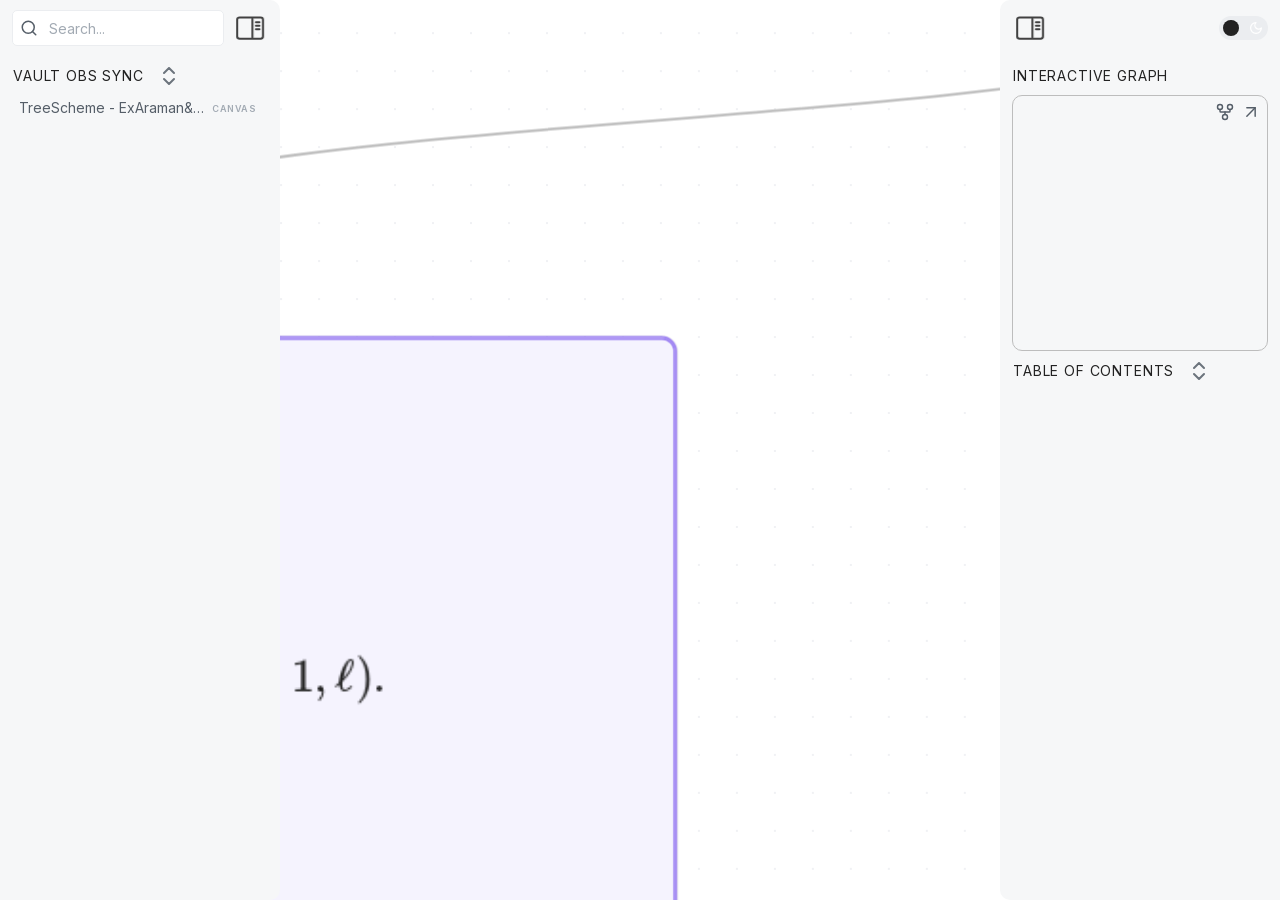
==== docs/canvas/index.html @ a5f50a36 "Rename exported canvas to index.html" ====
<!DOCTYPE html> <html lang="en"><head>
<title>TreeScheme - ExAraman&amp;Glynn</title>
<base href=".">
<meta name="pathname" content="treescheme-exaraman&amp;glynn.html">
<meta name="description" content="Vault Obs Sync - TreeScheme - ExAraman&amp;Glynn">
<meta property="og:title" content="TreeScheme - ExAraman&amp;Glynn">
<meta property="og:description" content="Vault Obs Sync - TreeScheme - ExAraman&amp;Glynn">
<meta property="og:type" content="website">
<meta property="og:url" content="treescheme-exaraman&amp;glynn.html">
<meta property="og:image" content="undefined">
<meta charset="UTF-8"><meta property="og:site_name" content="Vault Obs Sync"><meta name="viewport" content="width=device-width, initial-scale=1.0, user-scalable=yes, minimum-scale=1.0, maximum-scale=5.0"><link rel="alternate" type="application/rss+xml" title="RSS Feed" href="site-lib/rss.xml"><script async="" id="webpage-script" src="site-lib/scripts/webpage.js" onload="this.onload=null;this.setAttribute(&quot;loaded&quot;, &quot;true&quot;)"></script><script async="" id="graph-wasm-script" src="site-lib/scripts/graph-wasm.js" onload="this.onload=null;this.setAttribute(&quot;loaded&quot;, &quot;true&quot;)"></script><script async="" id="graph-render-worker-script" src="site-lib/scripts/graph-render-worker.js" onload="this.onload=null;this.setAttribute(&quot;loaded&quot;, &quot;true&quot;)"></script><link rel="icon" href="site-lib/media/favicon.png"><link rel="stylesheet" href="site-lib/styles/obsidian.css"><link rel="stylesheet" href="site-lib/styles/theme.css"><link rel="preload" href="site-lib/styles/global-variable-styles.css" as="style" onload="this.onload=null;this.rel='stylesheet'"><noscript><link rel="stylesheet" href="site-lib/styles/global-variable-styles.css"></noscript><link rel="preload" href="site-lib/styles/main-styles.css" as="style" onload="this.onload=null;this.rel='stylesheet'"><noscript><link rel="stylesheet" href="site-lib/styles/main-styles.css"></noscript><style>body{--line-width:40em;--line-width-adaptive:40em;--file-line-width:40em;--sidebar-width:min(20em, 80vw);--collapse-arrow-size:11px;--tree-vertical-spacing:1.3em;--sidebar-margin:12px}:root{background-color:#202124}.sidebar{height:100%;font-size:14px;z-index:10;min-width:calc(var(--sidebar-width) + var(--divider-width-hover));max-width:calc(var(--sidebar-width) + var(--divider-width-hover));position:relative;overflow:hidden;overflow:clip;transition:min-width ease-in-out,max-width ease-in-out;transition-duration:.2s;contain:size}#left-sidebar{left:0}#right-sidebar{right:0}.sidebar.is-collapsed{min-width:0;max-width:0}.sidebar.floating{position:absolute}.sidebar .leaf-content{height:100%;min-width:calc(var(--sidebar-width) - var(--divider-width-hover));top:0;padding:var(--sidebar-margin);padding-top:4em;line-height:var(--line-height-tight);background-color:var(--background-secondary);transition:background-color,border-right,border-left,box-shadow;transition-duration:var(--color-fade-speed);transition-timing-function:ease-in-out;position:absolute;display:flex;flex-direction:column}.sidebar:not(.is-collapsed) .leaf-content{min-width:calc(max(100%,var(--sidebar-width)) - 3px);max-width:calc(max(100%,var(--sidebar-width)) - 3px)}#left-sidebar-content{left:0;border-top-right-radius:var(--radius-l);border-bottom-right-radius:var(--radius-l)}#right-sidebar-content{right:0;border-top-left-radius:var(--radius-l);border-bottom-left-radius:var(--radius-l)}.sidebar #left-sidebar-content,.sidebar #right-sidebar-content{contain:none!important;container-type:normal!important;animation:none!important}.sidebar:has(.leaf-content:empty):has(.topbar-content:empty){display:none}.sidebar-topbar{height:calc(2.3em + 2 * var(--sidebar-margin));width:var(--sidebar-width);padding:var(--sidebar-margin);z-index:1;position:fixed;display:flex;align-items:center;transition:width ease-in-out;transition-duration:inherit}.sidebar.is-collapsed .sidebar-topbar{width:calc(2.3em + var(--sidebar-margin) * 2)}.sidebar .sidebar-topbar.is-collapsed{width:0}#left-sidebar .sidebar-topbar{left:0;flex-direction:row;border-top-right-radius:var(--radius-l)}#right-sidebar .sidebar-topbar{right:0;flex-direction:row-reverse;border-top-left-radius:var(--radius-l)}#left-sidebar .topbar-content{margin-right:calc(2.3em + var(--sidebar-margin));flex-direction:row}#right-sidebar .topbar-content{margin-left:calc(2.3em + var(--sidebar-margin));flex-direction:row-reverse}.topbar-content{overflow:hidden visible;overflow:clip visible;width:100%;height:100%;display:flex;align-items:center;transition:inherit}.sidebar.is-collapsed .topbar-content{width:0;transition:inherit}.clickable-icon.sidebar-collapse-icon{background-color:transparent;color:var(--icon-color-focused);padding:2px!important;margin:0!important;height:100%!important;width:2.3em!important;margin-inline:0.14em!important;position:absolute}#left-sidebar .clickable-icon.sidebar-collapse-icon{transform:rotateY(180deg);right:var(--sidebar-margin)}#right-sidebar .clickable-icon.sidebar-collapse-icon{transform:rotateY(180deg);left:var(--sidebar-margin)}.clickable-icon.sidebar-collapse-icon svg.svg-icon{width:100%;height:100%}.feature-title{margin-left:1px;text-transform:uppercase;letter-spacing:.06em;margin-top:.75em;margin-bottom:.75em}.feature-header{display:flex;align-items:center;padding-top:0;font-size:1em;padding-left:0}body.floating-sidebars .sidebar{position:absolute}body{transition:background-color var(--color-fade-speed) ease-in-out}#navbar:not(:empty){display:flex;align-items:center;justify-content:space-between;padding:.5em 1em;width:100%}#main{display:flex;flex-direction:column;height:100%;width:100%;align-items:stretch;justify-content:center}#main-horizontal{display:flex;flex-direction:row;flex-grow:1;width:100%;align-items:stretch;justify-content:center}#center-content{flex-basis:100%;max-width:100%;width:100%;height:100%;display:flex;flex-direction:column;align-items:center;transition:opacity .2s ease-in-out;contain:inline-size}.hide{opacity:0!important;transition:opacity .2s ease-in-out;pointer-events:none}#center-content>.obsidian-document{padding-left:2em;padding-right:1em;margin-bottom:0;width:100%;width:-webkit-fill-available;width:-moz-available;width:fill-available;transition:background-color var(--color-fade-speed) ease-in-out;border-top-right-radius:var(--window-radius,var(--radius-m));border-top-left-radius:var(--window-radius,var(--radius-m));overflow-x:hidden!important;overflow-y:auto!important;display:flex!important;flex-direction:column!important;align-items:center!important;contain:inline-size}body #center-content>.obsidian-document>.markdown-preview-sizer{padding-bottom:80vh;width:100%;max-width:var(--line-width);flex-basis:var(--line-width);transition:background-color var(--color-fade-speed) ease-in-out;contain:inline-size}#center-content>.obsidian-document>div{width:100%!important;transition:background-color var(--color-fade-speed) ease-in-out;contain:inline-size}#center-content>.obsidian-document:not([data-type=markdown]).embed{display:flex;padding:1em;height:100%;width:100%;align-items:center;justify-content:center}#center-content>.obsidian-document:not([data-type=markdown]).embed>*{max-width:100%;max-height:100%;object-fit:contain}:not(h1,h2,h3,h4,h5,h6,li):has(> :is(.math,table)){overflow-x:auto!important}#center-content>.obsidian-document:not([data-type=markdown]){overflow-x:auto;contain:content;padding:0;margin:0;height:100%}.obsidian-document[data-type=attachment]{display:flex;flex-direction:column;align-items:center;justify-content:center;height:100%;width:100%}.obsidian-document[data-type=attachment]>*{outline:0;border:none;box-shadow:none}.obsidian-document[data-type=attachment] :is(img){max-width:90%;max-height:90%;object-fit:contain}.obsidian-document[data-type=attachment]>:is(audio){width:100%;max-width:min(90%,var(--line-width))}.obsidian-document[data-type=attachment]>:is(embed,iframe,video){width:100%;height:100%;max-width:100%;max-height:100%;object-fit:contain}.canvas-wrapper>:is(.header,.footer){z-index:100;position:absolute;display:flex;justify-content:center;flex-direction:column;width:100%;align-items:center}.scroll-highlight{position:absolute;width:100%;height:100%;pointer-events:none;z-index:1000;background-color:hsla(var(--color-accent-hsl),.25);opacity:0;padding:1em;inset:50%;translate:-50% -50%;border-radius:var(--radius-s)}</style><script defer="">async function loadIncludes(){let e=document.querySelectorAll("link[itemprop='include']");for(const t of e){let e=t.getAttribute("href");try{let o="";if(e.startsWith("https:")||e.startsWith("http:")||"file:"!=window.location.protocol){const n=await fetch(e);if(!n.ok){console.log("Could not include file: "+e),t?.remove();continue}o=await n.text()}else{const t=document.getElementById(btoa(encodeURI(e)));if(t){const e=JSON.parse(decodeURI(atob(t.getAttribute("value")??"")));o=e?.data??""}}let n=document.createRange().createContextualFragment(o);t.before(n),t.remove(),console.log("Included text: "+o),console.log("Included file: "+e)}catch(o){t?.remove(),console.log("Could not include file: "+e,o);continue}}}document.addEventListener("DOMContentLoaded",(()=>{loadIncludes()}));let isFileProtocol="file:"==location.protocol;function waitLoadScripts(e,t){let o=e.map((e=>document.getElementById(e+"-script")));!function e(n){let l=o[n],c=n+1;l?(l&&"true"!=l.getAttribute("loaded")||n<o.length&&e(c),n<o.length&&l.addEventListener("load",(()=>e(c)))):n<o.length?e(c):t()}(0)}</script></head><body class="publish css-settings-manager show-inline-title show-ribbon is-focused"><script defer="">let theme=localStorage.getItem("theme")||(window.matchMedia("(prefers-color-scheme: dark)").matches?"dark":"light");"dark"==theme?(document.body.classList.add("theme-dark"),document.body.classList.remove("theme-light")):(document.body.classList.add("theme-light"),document.body.classList.remove("theme-dark")),window.innerWidth<480?document.body.classList.add("is-phone"):window.innerWidth<768?document.body.classList.add("is-tablet"):window.innerWidth<1024?document.body.classList.add("is-small-screen"):document.body.classList.add("is-large-screen")</script><div class="parsed-feature-container" style="display: contents;"><link itemprop="include" href="site-lib/html/custom-head-content-content.html"></div><div id="main"><div id="navbar"></div><div id="main-horizontal"><div id="left-content" class="leaf" style="--sidebar-width: var(--sidebar-width-left);"><div id="left-sidebar" class="sidebar"><div class="sidebar-handle"></div><div class="sidebar-topbar"><div class="topbar-content"><div id="search-container"><div id="search-wrapper"><input enterkeyhint="search" type="search" spellcheck="false" placeholder="Search..."><div aria-label="Clear search" id="search-clear-button"></div></div></div></div><div class="clickable-icon sidebar-collapse-icon"><svg xmlns="http://www.w3.org/2000/svg" width="100%" height="100%" viewBox="0 0 24 24" fill="none" stroke="currentColor" stroke-width="3" stroke-linecap="round" stroke-linejoin="round" class="svg-icon"><path d="M21 3H3C1.89543 3 1 3.89543 1 5V19C1 20.1046 1.89543 21 3 21H21C22.1046 21 23 20.1046 23 19V5C23 3.89543 22.1046 3 21 3Z"></path><path d="M10 4V20"></path><path d="M4 7H7"></path><path d="M4 10H7"></path><path d="M4 13H7"></path></svg></div></div><div class="sidebar-content-wrapper"><div id="left-sidebar-content" class="leaf-content"><link itemprop="include" href="site-lib/html/file-tree-content.html"></div></div><script defer="">let ls = document.querySelector("#left-sidebar"); ls.classList.toggle("is-collapsed", window.innerWidth < 768); ls.style.setProperty("--sidebar-width", localStorage.getItem("sidebar-left-width"));</script></div></div><div id="center-content" class="leaf"><div class="view-content obsidian-document" data-type="canvas"><style id="MJX-CHTML-styles">mjx-c.mjx-c57::before{padding:.683em 1.028em .022em 0;content:"W"}mjx-c.mjx-c68::before{padding:.694em .556em 0 0;content:"h"}mjx-c.mjx-c5B.TEX-S4::before{padding:1.75em .583em 1.249em 0;content:"["}mjx-c.mjx-c5D.TEX-S4::before{padding:1.75em .583em 1.249em 0;content:"]"}.mjx-stretched mjx-c.mjx-c2013::before{content:"–"}mjx-stretchy-h.mjx-c2013 mjx-ext mjx-c::before{content:"–";padding:.285em 0 0}mjx-c.mjx-c22C5::before{padding:.31em .278em 0 0;content:"⋅"}mjx-c.mjx-c1D700.TEX-I::before{padding:.452em .466em .022em 0;content:"ε"}mjx-c.mjx-c2006::before{padding:0 .167em 0 0;content:""}mjx-c.mjx-c2211.TEX-S1::before{padding:.75em 1.056em .25em 0;content:"∑"}mjx-c.mjx-c27F6::before{padding:.511em 1.638em .011em 0;content:"⟶"}mjx-c.mjx-c1D7CF.TEX-B::before{padding:.655em .575em 0 0;content:"1"}mjx-c.mjx-c1D463.TEX-I::before{padding:.443em .485em .011em 0;content:"v"}mjx-c.mjx-c2DC.TEX-S2::before{padding:.75em 1em 0 0;content:"˜"}mjx-c.mjx-c53::before{padding:.705em .556em .022em 0;content:"S"}mjx-c.mjx-c41::before{padding:.716em .75em 0 0;content:"A"}mjx-c.mjx-c1D431.TEX-B::before{padding:.444em .607em 0 0;content:"x"}mjx-mlabeledtr{display:table-row;text-align:left}mjx-mlabeledtr[rowalign=top]>mjx-mtd{vertical-align:top}mjx-mlabeledtr[rowalign=center]>mjx-mtd{vertical-align:middle}mjx-mlabeledtr[rowalign=bottom]>mjx-mtd{vertical-align:bottom}mjx-mlabeledtr[rowalign=baseline]>mjx-mtd{vertical-align:baseline}mjx-mlabeledtr[rowalign=axis]>mjx-mtd{vertical-align:.25em}mjx-c.mjx-c1D439.TEX-I::before{padding:.68em .749em 0 0;content:"F"}mjx-c.mjx-c1D44D.TEX-I::before{padding:.683em .723em 0 0;content:"Z"}mjx-c.mjx-c1D44C.TEX-I::before{padding:.683em .763em 0 0;content:"Y"}mjx-c.mjx-c1D448.TEX-I::before{padding:.683em .767em .022em 0;content:"U"}mjx-c.mjx-c7B.TEX-S1::before{padding:.85em .583em .349em 0;content:"{"}mjx-c.mjx-c7D.TEX-S1::before{padding:.85em .583em .349em 0;content:"}"}mjx-c.mjx-c2209::before{padding:.716em .667em .215em 0;content:"∉"}mjx-c.mjx-c2D9::before{padding:.669em .5em 0 0;content:"˙"}mjx-c.mjx-c28.TEX-S3::before{padding:1.45em .736em .949em 0;content:"("}mjx-c.mjx-c29.TEX-S3::before{padding:1.45em .736em .949em 0;content:")"}mjx-c.mjx-c222B.TEX-S2::before{padding:1.36em .944em .862em 0;content:"∫"}mjx-c.mjx-c1D419.TEX-B::before{padding:.686em .703em 0 0;content:"Z"}mjx-c.mjx-c1D440.TEX-I::before{padding:.683em 1.051em 0 0;content:"M"}mjx-c.mjx-c1D460.TEX-I::before{padding:.442em .469em .01em 0;content:"s"}mjx-stretchy-v.mjx-c7C mjx-ext mjx-c::before{content:"∣";width:.333em}mjx-c.mjx-c1D6FD.TEX-I::before{padding:.705em .566em .194em 0;content:"β"}mjx-c.mjx-c3C::before{padding:.54em .778em .04em 0;content:"<"}mjx-stretchy-v.mjx-c2016 mjx-ext mjx-c::before{content:"∥";width:.556em}mjx-c.mjx-c2260::before{padding:.716em .778em .215em 0;content:"≠"}mjx-c.mjx-c2DC.TEX-S1::before{padding:.722em .556em 0 0;content:"˜"}mjx-c.mjx-c1D43E.TEX-I::before{padding:.683em .889em 0 0;content:"K"}mjx-c.mjx-cD7::before{padding:.491em .778em 0 0;content:"×"}mjx-c.mjx-c2297::before{padding:.583em .778em .083em 0;content:"⊗"}mjx-c.mjx-c1D435.TEX-I::before{padding:.683em .759em 0 0;content:"B"}mjx-c.mjx-c27FA::before{padding:.525em 1.858em .024em 0;content:"⟺"}mjx-c.mjx-c1D459.TEX-I::before{padding:.694em .298em .011em 0;content:"l"}mjx-c.mjx-c79::before{padding:.431em .528em .204em 0;content:"y"}mjx-c.mjx-c42::before{padding:.683em .708em 0 0;content:"B"}mjx-c.mjx-c65::before{padding:.448em .444em .011em 0;content:"e"}mjx-c.mjx-c66::before{padding:.705em .372em 0 0;content:"f"}mjx-c.mjx-c6F::before{padding:.448em .5em .01em 0;content:"o"}mjx-c.mjx-c72::before{padding:.442em .392em 0 0;content:"r"}mjx-c.mjx-c20::before{padding:0 .25em 0 0;content:" "}mjx-c.mjx-c73::before{padding:.448em .394em .011em 0;content:"s"}mjx-c.mjx-c75::before{padding:.442em .556em .011em 0;content:"u"}mjx-c.mjx-c67::before{padding:.453em .5em .206em 0;content:"g"}mjx-c.mjx-c76::before{padding:.431em .528em .011em 0;content:"v"}mjx-c.mjx-cA0::before{padding:0 .25em 0 0;content:" "}mjx-c.mjx-c77::before{padding:.431em .722em .011em 0;content:"w"}mjx-c.mjx-c70::before{padding:.442em .556em .194em 0;content:"p"}mjx-c.mjx-c6C::before{padding:.694em .278em 0 0;content:"l"}mjx-c.mjx-c74::before{padding:.615em .389em .01em 0;content:"t"}mjx-c.mjx-c63::before{padding:.448em .444em .011em 0;content:"c"}mjx-c.mjx-c1D438.TEX-I::before{padding:.68em .764em 0 0;content:"E"}mjx-c.mjx-c1D462.TEX-I::before{padding:.442em .572em .011em 0;content:"u"}mjx-c.mjx-c1D461.TEX-I::before{padding:.626em .361em .011em 0;content:"t"}mjx-c.mjx-c1D45C.TEX-I::before{padding:.441em .485em .011em 0;content:"o"}mjx-c.mjx-c2225::before{padding:.75em .5em .25em 0;content:"∥"}mjx-c.mjx-c1D45E.TEX-I::before{padding:.442em .46em .194em 0;content:"q"}mjx-c.mjx-c2272.TEX-A::before{padding:.732em .778em .228em 0;content:"≲"}mjx-munderover{display:inline-block;text-align:left}mjx-munderover:not([limits=false]){padding-top:.1em}mjx-munderover:not([limits=false])>*{display:block}mjx-mtext{display:inline-block;text-align:left}mjx-mover{display:inline-block;text-align:left}mjx-mover:not([limits=false]){padding-top:.1em}mjx-mover:not([limits=false])>*{display:block;text-align:left}mjx-mfrac{display:inline-block;text-align:left}mjx-frac{display:inline-block;vertical-align:.17em;padding:0 .22em}mjx-frac[type="d"]{vertical-align:.04em}mjx-frac[delims]{padding:0 .1em}mjx-frac[atop]{padding:0 .12em}mjx-frac[atop][delims]{padding:0}mjx-dtable{display:inline-table;width:100%}mjx-dtable>*{font-size:2000%}mjx-dbox{display:block;font-size:5%}mjx-num{display:block;text-align:center}mjx-den{display:block;text-align:center}mjx-mfrac[bevelled]>mjx-num{display:inline-block}mjx-mfrac[bevelled]>mjx-den{display:inline-block}mjx-den[align=right],mjx-num[align=right]{text-align:right}mjx-den[align=left],mjx-num[align=left]{text-align:left}mjx-nstrut{display:inline-block;height:.054em;width:0;vertical-align:-.054em}mjx-nstrut[type="d"]{height:.217em;vertical-align:-.217em}mjx-dstrut{display:inline-block;height:.505em;width:0}mjx-dstrut[type="d"]{height:.726em}mjx-line{display:block;box-sizing:border-box;min-height:1px;height:.06em;border-top:.06em solid;margin:.06em -.1em;overflow:hidden}mjx-line[type="d"]{margin:.18em -.1em}mjx-mtable{display:inline-block;text-align:center;vertical-align:.25em;position:relative;box-sizing:border-box;border-spacing:0px;border-collapse:collapse}mjx-mstyle[size="s"] mjx-mtable{vertical-align:.354em}mjx-labels{position:absolute;left:0;top:0}mjx-table{display:inline-block;vertical-align:-.5ex;box-sizing:border-box}mjx-table>mjx-itable{vertical-align:middle;text-align:left;box-sizing:border-box}mjx-labels>mjx-itable{position:absolute;top:0}mjx-mtable[justify=left]{text-align:left}mjx-mtable[justify=right]{text-align:right}mjx-mtable[justify=left][side=left]{padding-right:0!important}mjx-mtable[justify=left][side=right]{padding-left:0!important}mjx-mtable[justify=right][side=left]{padding-right:0!important}mjx-mtable[justify=right][side=right]{padding-left:0!important}mjx-mtable[align]{vertical-align:baseline}mjx-mtable[align=top]>mjx-table{vertical-align:top}mjx-mtable[align=bottom]>mjx-table{vertical-align:bottom}mjx-mtable[side=right] mjx-labels{min-width:100%}mjx-mtr{display:table-row;text-align:left}mjx-mtr[rowalign=top]>mjx-mtd{vertical-align:top}mjx-mtr[rowalign=center]>mjx-mtd{vertical-align:middle}mjx-mtr[rowalign=bottom]>mjx-mtd{vertical-align:bottom}mjx-mtr[rowalign=baseline]>mjx-mtd{vertical-align:baseline}mjx-mtr[rowalign=axis]>mjx-mtd{vertical-align:.25em}mjx-mtd{display:table-cell;text-align:center;padding:.215em .4em}mjx-mtd:first-child{padding-left:0}mjx-mtd:last-child{padding-right:0}mjx-mtable>*>mjx-itable>:first-child>mjx-mtd{padding-top:0}mjx-mtable>*>mjx-itable>:last-child>mjx-mtd{padding-bottom:0}mjx-tstrut{display:inline-block;height:1em;vertical-align:-.25em}mjx-labels[align=left]>mjx-mtr>mjx-mtd{text-align:left}mjx-labels[align=right]>mjx-mtr>mjx-mtd{text-align:right}mjx-mtd[extra]{padding:0}mjx-mtd[rowalign=top]{vertical-align:top}mjx-mtd[rowalign=center]{vertical-align:middle}mjx-mtd[rowalign=bottom]{vertical-align:bottom}mjx-mtd[rowalign=baseline]{vertical-align:baseline}mjx-mtd[rowalign=axis]{vertical-align:.25em}mjx-munder{display:inline-block;text-align:left}mjx-over{text-align:left}mjx-munder:not([limits=false]){display:inline-table}mjx-munder>mjx-row{text-align:left}mjx-under{padding-bottom:.1em}mjx-stretchy-v.mjx-c5B mjx-beg mjx-c::before{content:"⎡";padding:1.154em .667em .645em 0}mjx-stretchy-v.mjx-c5B mjx-ext mjx-c::before{content:"⎢";width:.667em}mjx-stretchy-v.mjx-c5B mjx-end mjx-c::before{content:"⎣";padding:1.155em .667em .644em 0}mjx-stretchy-v.mjx-c5B>mjx-end{margin-top:-1.799em}mjx-stretchy-v.mjx-c5B>mjx-ext{border-top-width:1.769em;border-bottom-width:1.769em}mjx-stretchy-v.mjx-c5D mjx-beg mjx-c::before{content:"⎤";padding:1.154em .667em .645em 0}mjx-stretchy-v.mjx-c5D mjx-ext mjx-c::before{content:"⎥";width:.667em}mjx-stretchy-v.mjx-c5D mjx-end mjx-c::before{content:"⎦";padding:1.155em .667em .644em 0}mjx-stretchy-v.mjx-c5D>mjx-end{margin-top:-1.799em}mjx-stretchy-v.mjx-c5D>mjx-ext{border-top-width:1.769em;border-bottom-width:1.769em}mjx-c.mjx-c1D441.TEX-I::before{padding:.683em .888em 0 0;content:"N"}mjx-c.mjx-c1D45B.TEX-I::before{padding:.442em .6em .011em 0;content:"n"}mjx-c.mjx-c3D::before{padding:.583em .778em .082em 0;content:"="}mjx-c.mjx-c2211.TEX-S2::before{padding:.95em 1.444em .45em 0;content:"∑"}mjx-c.mjx-c5D::before{padding:.75em .278em .25em 0;content:"]"}mjx-c.mjx-c2265::before{padding:.636em .778em .138em 0;content:"≥"}mjx-c.mjx-c1D458.TEX-I::before{padding:.694em .521em .011em 0;content:"k"}mjx-c.mjx-c1D6FF.TEX-I::before{padding:.717em .444em .01em 0;content:"δ"}mjx-c.mjx-c1D53C.TEX-A::before{padding:.683em .667em 0 0;content:"E"}mjx-c.mjx-c5B.TEX-S2::before{padding:1.15em .472em .649em 0;content:"["}mjx-c.mjx-c5D.TEX-S2::before{padding:1.15em .472em .649em 0;content:"]"}mjx-c.mjx-c1D44B.TEX-I::before{padding:.683em .852em 0 0;content:"X"}mjx-c.mjx-c1D45D.TEX-I::before{padding:.442em .503em .194em 0;content:"p"}mjx-c.mjx-c1D45A.TEX-I::before{padding:.442em .878em .011em 0;content:"m"}mjx-c.mjx-c210E.TEX-I::before{padding:.694em .576em .011em 0;content:"h"}mjx-c.mjx-c2115.TEX-A::before{padding:.683em .722em .02em 0;content:"N"}mjx-c.mjx-c2026::before{padding:.12em 1.172em 0 0;content:"…"}mjx-c.mjx-c61::before{padding:.448em .5em .011em 0;content:"a"}mjx-c.mjx-c6E::before{padding:.442em .556em 0 0;content:"n"}mjx-c.mjx-c64::before{padding:.694em .556em .011em 0;content:"d"}mjx-c.mjx-c1D45F.TEX-I::before{padding:.442em .451em .011em 0;content:"r"}mjx-c.mjx-c2113::before{padding:.705em .417em .02em 0;content:"ℓ"}mjx-c.mjx-c1D451.TEX-I::before{padding:.694em .52em .01em 0;content:"d"}mjx-c.mjx-c1D449.TEX-I::before{padding:.683em .769em .022em 0;content:"V"}mjx-c.mjx-c5B.TEX-S1::before{padding:.85em .417em .349em 0;content:"["}mjx-c.mjx-c1D446.TEX-I::before{padding:.705em .645em .022em 0;content:"S"}mjx-c.mjx-c5D.TEX-S1::before{padding:.85em .417em .349em 0;content:"]"}mjx-c.mjx-c1D445.TEX-I::before{padding:.683em .759em .021em 0;content:"R"}mjx-c.mjx-c394::before{padding:.716em .833em 0 0;content:"Δ"}mjx-c.mjx-c28.TEX-S4::before{padding:1.75em .792em 1.249em 0;content:"("}mjx-c.mjx-c29.TEX-S4::before{padding:1.75em .792em 1.249em 0;content:")"}mjx-c.mjx-c1D43B.TEX-I::before{padding:.683em .888em 0 0;content:"H"}mjx-c.mjx-c1D434.TEX-I::before{padding:.716em .75em 0 0;content:"A"}mjx-c.mjx-c28.TEX-S1::before{padding:.85em .458em .349em 0;content:"("}mjx-c.mjx-c29.TEX-S1::before{padding:.85em .458em .349em 0;content:")"}mjx-c.mjx-c1D436.TEX-I::before{padding:.705em .76em .022em 0;content:"C"}mjx-c.mjx-c2264::before{padding:.636em .778em .138em 0;content:"≤"}mjx-c.mjx-c34::before{padding:.677em .5em 0 0;content:"4"}mjx-c.mjx-c5B::before{padding:.75em .278em .25em 0;content:"["}mjx-c.mjx-c224D::before{padding:.484em .778em 0 0;content:"≍"}mjx-c.mjx-c7C::before{padding:.75em .278em .249em 0;content:"|"}mjx-c.mjx-c1D437.TEX-I::before{padding:.683em .828em 0 0;content:"D"}mjx-c.mjx-c1D703.TEX-I::before{padding:.705em .469em .01em 0;content:"θ"}mjx-c.mjx-c230A::before{padding:.75em .444em .25em 0;content:"⌊"}mjx-c.mjx-c230B::before{padding:.75em .444em .25em 0;content:"⌋"}mjx-c.mjx-c6D::before{padding:.442em .833em 0 0;content:"m"}mjx-c.mjx-c69::before{padding:.669em .278em 0 0;content:"i"}mjx-c.mjx-c78::before{padding:.431em .528em 0 0;content:"x"}mjx-c.mjx-c1D447.TEX-I::before{padding:.677em .704em 0 0;content:"T"}mjx-c.mjx-c1D44E.TEX-I::before{padding:.441em .529em .01em 0;content:"a"}mjx-c.mjx-c1D44F.TEX-I::before{padding:.694em .429em .011em 0;content:"b"}mjx-container[jax=CHTML]{line-height:0}mjx-container [space="1"]{margin-left:.111em}mjx-container [space="2"]{margin-left:.167em}mjx-container [space="3"]{margin-left:.222em}mjx-container [space="4"]{margin-left:.278em}mjx-container [space="5"]{margin-left:.333em}mjx-container [rspace="1"]{margin-right:.111em}mjx-container [rspace="2"]{margin-right:.167em}mjx-container [rspace="3"]{margin-right:.222em}mjx-container [rspace="4"]{margin-right:.278em}mjx-container [rspace="5"]{margin-right:.333em}mjx-container [size="s"]{font-size:70.7%}mjx-container [size=ss]{font-size:50%}mjx-container [size=Tn]{font-size:60%}mjx-container [size=sm]{font-size:85%}mjx-container [size=lg]{font-size:120%}mjx-container [size=Lg]{font-size:144%}mjx-container [size=LG]{font-size:173%}mjx-container [size=hg]{font-size:207%}mjx-container [size=HG]{font-size:249%}mjx-container [width=full]{width:100%}mjx-box{display:inline-block}mjx-block{display:block}mjx-itable{display:inline-table}mjx-row{display:table-row}mjx-row>*{display:table-cell}mjx-mtext{display:inline-block}mjx-mstyle{display:inline-block}mjx-merror{display:inline-block;color:red;background-color:#ff0}mjx-mphantom{visibility:hidden}mjx-assistive-mml{top:0;left:0;clip:rect(1px,1px,1px,1px);user-select:none;position:absolute!important;padding:1px 0 0!important;border:0!important;display:block!important;width:auto!important;overflow:hidden!important}mjx-assistive-mml[display=block]{width:100%!important}mjx-math{display:inline-block;text-align:left;line-height:0;text-indent:0;font-style:normal;font-weight:400;font-size:100%;font-size-adjust:none;letter-spacing:normal;border-collapse:collapse;overflow-wrap:normal;word-spacing:normal;white-space:nowrap;direction:ltr;padding:1px 0}mjx-container[jax=CHTML][display=true]{display:block;text-align:center;margin:1em 0}mjx-container[jax=CHTML][display=true][width=full]{display:flex}mjx-container[jax=CHTML][display=true] mjx-math{padding:0}mjx-container[jax=CHTML][justify=left]{text-align:left}mjx-container[jax=CHTML][justify=right]{text-align:right}mjx-mi{display:inline-block;text-align:left}mjx-c{display:inline-block}mjx-utext{display:inline-block;padding:.75em 0 .2em}mjx-mo{display:inline-block;text-align:left}mjx-stretchy-h{display:inline-table;width:100%}mjx-stretchy-h>*{display:table-cell;width:0}mjx-stretchy-h>*>mjx-c{display:inline-block;transform:scaleX(1)}mjx-stretchy-h>*>mjx-c::before{display:inline-block;width:initial}mjx-stretchy-h>mjx-ext{overflow:clip visible;width:100%}mjx-stretchy-h>mjx-ext>mjx-c::before{transform:scaleX(500)}mjx-stretchy-h>mjx-ext>mjx-c{width:0}mjx-stretchy-h>mjx-beg>mjx-c{margin-right:-.1em}mjx-stretchy-h>mjx-end>mjx-c{margin-left:-.1em}mjx-stretchy-v{display:inline-block}mjx-stretchy-v>*{display:block}mjx-stretchy-v>mjx-beg{height:0}mjx-stretchy-v>mjx-end>mjx-c{display:block}mjx-stretchy-v>*>mjx-c{transform:scaleY(1);transform-origin:left center;overflow:hidden}mjx-stretchy-v>mjx-ext{display:block;height:100%;box-sizing:border-box;border:0 solid transparent;overflow:visible clip}mjx-stretchy-v>mjx-ext>mjx-c::before{width:initial;box-sizing:border-box}mjx-stretchy-v>mjx-ext>mjx-c{transform:scaleY(500) translateY(.075em);overflow:visible}mjx-mark{display:inline-block;height:0}mjx-texatom{display:inline-block;text-align:left}mjx-mn{display:inline-block;text-align:left}mjx-msubsup{display:inline-block;text-align:left}mjx-script{display:inline-block;padding-right:.05em;padding-left:.033em}mjx-script>mjx-spacer{display:block}mjx-msub{display:inline-block;text-align:left}mjx-mspace{display:inline-block;text-align:left}mjx-mrow{display:inline-block;text-align:left}mjx-msup{display:inline-block;text-align:left}mjx-c::before{display:block;width:0}.MJX-TEX{font-family:MJXZERO,MJXTEX}.TEX-B{font-family:MJXZERO,MJXTEX-B}.TEX-I{font-family:MJXZERO,MJXTEX-I}.TEX-MI{font-family:MJXZERO,MJXTEX-MI}.TEX-BI{font-family:MJXZERO,MJXTEX-BI}.TEX-S1{font-family:MJXZERO,MJXTEX-S1}.TEX-S2{font-family:MJXZERO,MJXTEX-S2}.TEX-S3{font-family:MJXZERO,MJXTEX-S3}.TEX-S4{font-family:MJXZERO,MJXTEX-S4}.TEX-A{font-family:MJXZERO,MJXTEX-A}.TEX-C{font-family:MJXZERO,MJXTEX-C}.TEX-CB{font-family:MJXZERO,MJXTEX-CB}.TEX-FR{font-family:MJXZERO,MJXTEX-FR}.TEX-FRB{font-family:MJXZERO,MJXTEX-FRB}.TEX-SS{font-family:MJXZERO,MJXTEX-SS}.TEX-SSB{font-family:MJXZERO,MJXTEX-SSB}.TEX-SSI{font-family:MJXZERO,MJXTEX-SSI}.TEX-SC{font-family:MJXZERO,MJXTEX-SC}.TEX-T{font-family:MJXZERO,MJXTEX-T}.TEX-V{font-family:MJXZERO,MJXTEX-V}.TEX-VB{font-family:MJXZERO,MJXTEX-VB}mjx-stretchy-h mjx-c,mjx-stretchy-v mjx-c{font-family:MJXZERO,MJXTEX-S1,MJXTEX-S4,MJXTEX,MJXTEX-A!important}@font-face{font-family:MJXZERO;src:url("site-lib/fonts/mathjax_zero.woff") format("woff")}@font-face{font-family:MJXTEX;src:url("site-lib/fonts/mathjax_main-regular.woff") format("woff")}@font-face{font-family:MJXTEX-B;src:url("site-lib/fonts/mathjax_main-bold.woff") format("woff")}@font-face{font-family:MJXTEX-I;src:url("site-lib/fonts/mathjax_math-italic.woff") format("woff")}@font-face{font-family:MJXTEX-MI;src:url("site-lib/fonts/mathjax_main-italic.woff") format("woff")}@font-face{font-family:MJXTEX-BI;src:url("site-lib/fonts/mathjax_math-bolditalic.woff") format("woff")}@font-face{font-family:MJXTEX-S1;src:url("site-lib/fonts/mathjax_size1-regular.woff") format("woff")}@font-face{font-family:MJXTEX-S2;src:url("site-lib/fonts/mathjax_size2-regular.woff") format("woff")}@font-face{font-family:MJXTEX-S3;src:url("site-lib/fonts/mathjax_size3-regular.woff") format("woff")}@font-face{font-family:MJXTEX-S4;src:url("site-lib/fonts/mathjax_size4-regular.woff") format("woff")}@font-face{font-family:MJXTEX-A;src:url("site-lib/fonts/mathjax_ams-regular.woff") format("woff")}@font-face{font-family:MJXTEX-C;src:url("site-lib/fonts/mathjax_calligraphic-regular.woff") format("woff")}@font-face{font-family:MJXTEX-CB;src:url("site-lib/fonts/mathjax_calligraphic-bold.woff") format("woff")}@font-face{font-family:MJXTEX-FR;src:url("site-lib/fonts/mathjax_fraktur-regular.woff") format("woff")}@font-face{font-family:MJXTEX-FRB;src:url("site-lib/fonts/mathjax_fraktur-bold.woff") format("woff")}@font-face{font-family:MJXTEX-SS;src:url("site-lib/fonts/mathjax_sansserif-regular.woff") format("woff")}@font-face{font-family:MJXTEX-SSB;src:url("site-lib/fonts/mathjax_sansserif-bold.woff") format("woff")}@font-face{font-family:MJXTEX-SSI;src:url("site-lib/fonts/mathjax_sansserif-italic.woff") format("woff")}@font-face{font-family:MJXTEX-SC;src:url("site-lib/fonts/mathjax_script-regular.woff") format("woff")}@font-face{font-family:MJXTEX-T;src:url("site-lib/fonts/mathjax_typewriter-regular.woff") format("woff")}@font-face{font-family:MJXTEX-V;src:url("site-lib/fonts/mathjax_vector-regular.woff") format("woff")}@font-face{font-family:MJXTEX-VB;src:url("site-lib/fonts/mathjax_vector-bold.woff") format("woff")}mjx-c.mjx-c1D457.TEX-I::before{padding:.661em .412em .204em 0;content:"j"}mjx-c.mjx-c2208::before{padding:.54em .667em .04em 0;content:"∈"}mjx-c.mjx-c2124.TEX-A::before{padding:.683em .667em 0 0;content:"Z"}mjx-c.mjx-c1D456.TEX-I::before{padding:.661em .345em .011em 0;content:"i"}mjx-c.mjx-c7B::before{padding:.75em .5em .25em 0;content:"{"}mjx-c.mjx-c31::before{padding:.666em .5em 0 0;content:"1"}mjx-c.mjx-c2C::before{padding:.121em .278em .194em 0;content:","}mjx-c.mjx-c32::before{padding:.666em .5em 0 0;content:"2"}mjx-c.mjx-c7D::before{padding:.75em .5em .25em 0;content:"}"}mjx-c.mjx-c28::before{padding:.75em .389em .25em 0;content:"("}mjx-c.mjx-c1D709.TEX-I::before{padding:.704em .438em .205em 0;content:"ξ"}mjx-c.mjx-c29::before{padding:.75em .389em .25em 0;content:")"}mjx-c.mjx-c2B::before{padding:.583em .778em .082em 0;content:"+"}mjx-c.mjx-c2E::before{padding:.12em .278em 0 0;content:"."}mjx-c.mjx-c2119.TEX-A::before{padding:.683em .611em 0 0;content:"P"}mjx-c.mjx-c28.TEX-S2::before{padding:1.15em .597em .649em 0;content:"("}mjx-c.mjx-c30::before{padding:.666em .5em .022em 0;content:"0"}mjx-c.mjx-c3E::before{padding:.54em .778em .04em 0;content:">"}mjx-c.mjx-c1D465.TEX-I::before{padding:.442em .572em .011em 0;content:"x"}mjx-c.mjx-c29.TEX-S2::before{padding:1.15em .597em .649em 0;content:")"}mjx-c.mjx-c223C::before{padding:.367em .778em 0 0;content:"∼"}mjx-c.mjx-c1D450.TEX-I::before{padding:.442em .433em .011em 0;content:"c"}mjx-c.mjx-c2212::before{padding:.583em .778em .082em 0;content:"−"}mjx-c.mjx-c1D6FC.TEX-I::before{padding:.442em .64em .011em 0;content:"α"}mjx-c.mjx-c1D43F.TEX-I::before{padding:.683em .681em 0 0;content:"L"}mjx-c.mjx-c2192::before{padding:.511em 1em .011em 0;content:"→"}mjx-c.mjx-c221E::before{padding:.442em 1em .011em 0;content:"∞"}mjx-c.mjx-c2F::before{padding:.75em .5em .25em 0;content:"/"}mjx-c.mjx-c33::before{padding:.665em .5em .022em 0;content:"3"}mjx-c.mjx-c3A::before{padding:.43em .278em 0 0;content:":"}mjx-c.mjx-c211D.TEX-A::before{padding:.683em .722em 0 0;content:"R"}</style><div class="canvas-wrapper node-insert-event" tabindex="-1" data-ignore-swipe="true" data-disable-font-size-relative-to-zoom="false" data-hide-background-grid-when-in-readonly="true" data-collapsible-groups-feature-enabled="true" data-collapsed-group-preview-on-drag="true" data-allow-floating-edge-creation="false" style="--zoom-multiplier: 3.2653805579032804;"><svg class="canvas-background"><pattern id="a76af9a6be010a8d" patternUnits="userSpaceOnUse" x="668.5152597402597" y="496.1215213358071" width="15.005565862708721" height="15.005565862708721"><circle cx="0.7" cy="0.7" r="0.7"></circle></pattern><rect x="0" y="0" width="100%" height="100%" fill="url(#a76af9a6be010a8d)"></rect></svg><div class="canvas-card-menu" style="z-index: 21;"><div class="canvas-card-menu-button mod-draggable" aria-label="Drag to add card" data-tooltip-position="top"><svg xmlns="http://www.w3.org/2000/svg" width="24" height="24" viewBox="0 0 24 24" fill="none" stroke="currentColor" stroke-width="2" stroke-linecap="round" stroke-linejoin="round" class="svg-icon lucide-sticky-note"><path d="M21 9a2.4 2.4 0 0 0-.706-1.706l-3.588-3.588A2.4 2.4 0 0 0 15 3H5a2 2 0 0 0-2 2v14a2 2 0 0 0 2 2h14a2 2 0 0 0 2-2z"></path><path d="M15 3v5a1 1 0 0 0 1 1h5"></path></svg></div><div class="canvas-card-menu-button mod-draggable" aria-label="Drag to add note from vault" data-tooltip-position="top"><svg xmlns="http://www.w3.org/2000/svg" width="24" height="24" viewBox="0 0 24 24" fill="none" stroke="currentColor" stroke-width="2" stroke-linecap="round" stroke-linejoin="round" class="svg-icon lucide-file-text"><path d="M6 22a2 2 0 0 1-2-2V4a2 2 0 0 1 2-2h8a2.4 2.4 0 0 1 1.704.706l3.588 3.588A2.4 2.4 0 0 1 20 8v12a2 2 0 0 1-2 2z"></path><path d="M14 2v5a1 1 0 0 0 1 1h5"></path><path d="M10 9H8"></path><path d="M16 13H8"></path><path d="M16 17H8"></path></svg></div><div class="canvas-card-menu-button mod-draggable" aria-label="Drag to add media from vault" data-tooltip-position="top"><svg xmlns="http://www.w3.org/2000/svg" width="24" height="24" viewBox="0 0 24 24" fill="none" stroke="currentColor" stroke-width="2" stroke-linecap="round" stroke-linejoin="round" class="svg-icon lucide-file-image"><path d="M6 22a2 2 0 0 1-2-2V4a2 2 0 0 1 2-2h8a2.4 2.4 0 0 1 1.704.706l3.588 3.588A2.4 2.4 0 0 1 20 8v12a2 2 0 0 1-2 2z"></path><path d="M14 2v5a1 1 0 0 0 1 1h5"></path><circle cx="10" cy="12" r="2"></circle><path d="m20 17-1.296-1.296a2.41 2.41 0 0 0-3.408 0L9 22"></path></svg></div><div id="new-slide" class="canvas-card-menu-button mod-draggable" aria-label="Drag to add slide" data-tooltip-position="top"><svg xmlns="http://www.w3.org/2000/svg" width="24" height="24" viewBox="0 0 24 24" fill="none" stroke="currentColor" stroke-width="2" stroke-linecap="round" stroke-linejoin="round" class="svg-icon lucide-gallery-vertical"><path d="M3 2h18"></path><rect x="3" y="6" width="18" height="12" rx="2"></rect><path d="M3 22h18"></path></svg></div><div id="create-group" class="canvas-card-menu-button mod-draggable" aria-label="Drag to add group" data-tooltip-position="top"><svg xmlns="http://www.w3.org/2000/svg" width="24" height="24" viewBox="0 0 24 24" fill="none" stroke="currentColor" stroke-width="2" stroke-linecap="round" stroke-linejoin="round" class="svg-icon lucide-group"><path d="M3 7V5c0-1.1.9-2 2-2h2"></path><path d="M17 3h2c1.1 0 2 .9 2 2v2"></path><path d="M21 17v2c0 1.1-.9 2-2 2h-2"></path><path d="M7 21H5c-1.1 0-2-.9-2-2v-2"></path><rect x="7" y="7" width="7" height="5" rx="1"></rect><rect x="10" y="12" width="7" height="5" rx="1"></rect></svg></div></div><div class="canvas-controls" style="z-index: 21;"><div class="canvas-control-group mod-raised"><div class="canvas-control-item" aria-label="Canvas settings" data-tooltip-position="left"><svg xmlns="http://www.w3.org/2000/svg" width="24" height="24" viewBox="0 0 24 24" fill="none" stroke="currentColor" stroke-width="2" stroke-linecap="round" stroke-linejoin="round" class="svg-icon lucide-settings"><path d="M9.671 4.136a2.34 2.34 0 0 1 4.659 0 2.34 2.34 0 0 0 3.319 1.915 2.34 2.34 0 0 1 2.33 4.033 2.34 2.34 0 0 0 0 3.831 2.34 2.34 0 0 1-2.33 4.033 2.34 2.34 0 0 0-3.319 1.915 2.34 2.34 0 0 1-4.659 0 2.34 2.34 0 0 0-3.32-1.915 2.34 2.34 0 0 1-2.33-4.033 2.34 2.34 0 0 0 0-3.831A2.34 2.34 0 0 1 6.35 6.051a2.34 2.34 0 0 0 3.319-1.915"></path><circle cx="12" cy="12" r="3"></circle></svg></div><div id="properties-button" class="canvas-control-item" aria-label="Properties" data-tooltip-position="left"><svg xmlns="http://www.w3.org/2000/svg" width="24" height="24" viewBox="0 0 24 24" fill="none" stroke="currentColor" stroke-width="2" stroke-linecap="round" stroke-linejoin="round" class="svg-icon lucide-info"><circle cx="12" cy="12" r="10"></circle><path d="M12 16v-4"></path><path d="M12 8h.01"></path></svg></div></div><div class="canvas-control-group mod-raised"><div class="canvas-control-item" aria-label="Zoom in" data-tooltip-position="left"><svg xmlns="http://www.w3.org/2000/svg" width="24" height="24" viewBox="0 0 24 24" fill="none" stroke="currentColor" stroke-width="2" stroke-linecap="round" stroke-linejoin="round" class="svg-icon lucide-plus"><path d="M5 12h14"></path><path d="M12 5v14"></path></svg></div><div class="canvas-control-item" aria-label="Reset zoom" data-tooltip-position="left"><svg xmlns="http://www.w3.org/2000/svg" width="24" height="24" viewBox="0 0 24 24" fill="none" stroke="currentColor" stroke-width="2" stroke-linecap="round" stroke-linejoin="round" class="svg-icon lucide-rotate-cw"><path d="M21 12a9 9 0 1 1-9-9c2.52 0 4.93 1 6.74 2.74L21 8"></path><path d="M21 3v5h-5"></path></svg></div><div class="canvas-control-item" aria-label="Zoom to fit
(⇧ 1)" data-tooltip-position="left"><svg xmlns="http://www.w3.org/2000/svg" width="24" height="24" viewBox="0 0 24 24" fill="none" stroke="currentColor" stroke-width="2" stroke-linecap="round" stroke-linejoin="round" class="svg-icon lucide-maximize"><path d="M8 3H5a2 2 0 0 0-2 2v3"></path><path d="M21 8V5a2 2 0 0 0-2-2h-3"></path><path d="M3 16v3a2 2 0 0 0 2 2h3"></path><path d="M16 21h3a2 2 0 0 0 2-2v-3"></path></svg></div><div class="canvas-control-item" aria-label="Zoom out" data-tooltip-position="left"><svg xmlns="http://www.w3.org/2000/svg" width="24" height="24" viewBox="0 0 24 24" fill="none" stroke="currentColor" stroke-width="2" stroke-linecap="round" stroke-linejoin="round" class="svg-icon lucide-minus"><path d="M5 12h14"></path></svg></div></div><div class="canvas-control-group mod-raised"><div class="canvas-control-item is-disabled" aria-label="Undo" data-tooltip-position="left"><svg xmlns="http://www.w3.org/2000/svg" width="24" height="24" viewBox="0 0 24 24" fill="none" stroke="currentColor" stroke-width="2" stroke-linecap="round" stroke-linejoin="round" class="svg-icon lucide-undo-2"><path d="M9 14 4 9l5-5"></path><path d="M4 9h10.5a5.5 5.5 0 0 1 5.5 5.5a5.5 5.5 0 0 1-5.5 5.5H11"></path></svg></div><div class="canvas-control-item is-disabled" aria-label="Redo" data-tooltip-position="left"><svg xmlns="http://www.w3.org/2000/svg" width="24" height="24" viewBox="0 0 24 24" fill="none" stroke="currentColor" stroke-width="2" stroke-linecap="round" stroke-linejoin="round" class="svg-icon lucide-redo-2"><path d="m15 14 5-5-5-5"></path><path d="M20 9H9.5A5.5 5.5 0 0 0 4 14.5A5.5 5.5 0 0 0 9.5 20H13"></path></svg></div></div><div class="canvas-control-group mod-raised"><div class="canvas-control-item" aria-label="Canvas help" data-tooltip-position="left"><svg xmlns="http://www.w3.org/2000/svg" width="24" height="24" viewBox="0 0 24 24" fill="none" stroke="currentColor" stroke-width="2" stroke-linecap="round" stroke-linejoin="round" class="svg-icon lucide-help-circle"><circle cx="12" cy="12" r="10"></circle><path d="M9.09 9a3 3 0 0 1 5.83 1c0 2-3 3-3 3"></path><path d="M12 17h.01"></path></svg></div></div></div><div class="canvas" style="transform: translate(669.5px, 505.5px) scale(0.0937848) translate(-810.5px, -2660px);"><svg class="canvas-edges"></svg><svg class="canvas-edges"></svg><svg class="canvas-edges"><g><path class="canvas-interaction-path" d="M1210 -340 L1210 -333 M1210,-333 C1210,-263 1210,-277 1210,-207"></path><path class="canvas-display-path" d="M1210 -340 L1210 -333 M1210,-333 C1210,-263 1210,-277 1210,-207"></path></g><g><path class="canvas-interaction-path" d="M455 830 L455 837 M455,837 C455,987 1225,953 1225,1103"></path><path class="canvas-display-path" d="M455 830 L455 837 M455,837 C455,987 1225,953 1225,1103"></path></g><g><path class="canvas-interaction-path" d="M1210 200 L1210 207 M1210,207 C1210,357 4435,283 4435,433"></path><path class="canvas-display-path" d="M1210 200 L1210 207 M1210,207 C1210,357 4435,283 4435,433"></path></g><g><path class="canvas-interaction-path" d="M1210 -1840 L1210 -1833 M1210,-1833 C1210,-1730 1210,-1730 1210,-1627"></path><path class="canvas-display-path" d="M1210 -1840 L1210 -1833 M1210,-1833 C1210,-1730 1210,-1730 1210,-1627"></path></g><g><path class="canvas-interaction-path" d="M1210 -920 L1210 -913 M1210,-913 C1210,-820 1210,-820 1210,-727"></path><path class="canvas-display-path" d="M1210 -920 L1210 -913 M1210,-913 C1210,-820 1210,-820 1210,-727"></path></g><g><path class="canvas-interaction-path" d="M1210 200 L1210 207 M1210,207 C1210,357 455,283 455,433"></path><path class="canvas-display-path" d="M1210 200 L1210 207 M1210,207 C1210,357 455,283 455,433"></path></g><g><path class="canvas-interaction-path" d="M455 830 L455 837 M455,837 C455,987 -385,953 -385,1103"></path><path class="canvas-display-path" d="M455 830 L455 837 M455,837 C455,987 -385,953 -385,1103"></path></g><g><path class="canvas-interaction-path" d="M1225.5 2372 L1225.5 2379 M1225.5,2379 C1225.5,2529 425,2443 425,2593"></path><path class="canvas-display-path" d="M1225.5 2372 L1225.5 2379 M1225.5,2379 C1225.5,2529 425,2443 425,2593"></path></g><g><path class="canvas-interaction-path" d="M1225.5 2372 L1225.5 2379 M1225.5,2379 C1225.5,2529 2025,2443 2025,2593"></path><path class="canvas-display-path" d="M1225.5 2372 L1225.5 2379 M1225.5,2379 C1225.5,2529 2025,2443 2025,2593"></path></g><g><path class="canvas-interaction-path" d="M1225 2150 L1225 2157 M1225,2157 C1225,2227 1225.5,2203 1225.5,2273 M1225.5 2273 L1225.5 2280"></path><path class="canvas-display-path" d="M1225 2150 L1225 2157 M1225,2157 C1225,2227 1225.5,2203 1225.5,2273 M1225.5 2273 L1225.5 2280"></path></g><g><path class="canvas-interaction-path" d="M-385 1530 L-385 1537 M-385,1537 C-385,1687 -385,4083 -385,4233"></path><path class="canvas-display-path" d="M-385 1530 L-385 1537 M-385,1537 C-385,1687 -385,4083 -385,4233"></path></g><g><path class="canvas-interaction-path" d="M425 3640 L425 3647 M425,3647 C425,3797 -385,4083 -385,4233"></path><path class="canvas-display-path" d="M425 3640 L425 3647 M425,3647 C425,3797 -385,4083 -385,4233"></path></g><g><path class="canvas-interaction-path" d="M2025 3280 L2025 3287 M2025,3287 C2025,3437 -385,4083 -385,4233"></path><path class="canvas-display-path" d="M2025 3280 L2025 3287 M2025,3287 C2025,3437 -385,4083 -385,4233"></path></g><g><path class="canvas-interaction-path" d="M-384.5 6252 L-384.5 6259 M-384.5,6259 C-384.5,6409 -2814,6723 -2814,6873"></path><path class="canvas-display-path" d="M-384.5 6252 L-384.5 6259 M-384.5,6259 C-384.5,6409 -2814,6723 -2814,6873"></path></g><g><path class="canvas-interaction-path" d="M-384.5 6252 L-384.5 6259 M-384.5,6259 C-384.5,6409 -1599,6723 -1599,6873"></path><path class="canvas-display-path" d="M-384.5 6252 L-384.5 6259 M-384.5,6259 C-384.5,6409 -1599,6723 -1599,6873"></path></g><g><path class="canvas-interaction-path" d="M-384.5 6252 L-384.5 6259 M-384.5,6259 C-384.5,6409 -384,6723 -384,6873"></path><path class="canvas-display-path" d="M-384.5 6252 L-384.5 6259 M-384.5,6259 C-384.5,6409 -384,6723 -384,6873"></path></g><g><path class="canvas-interaction-path" d="M-384.5 6252 L-384.5 6259 M-384.5,6259 C-384.5,6409 831,6723 831,6873"></path><path class="canvas-display-path" d="M-384.5 6252 L-384.5 6259 M-384.5,6259 C-384.5,6409 831,6723 831,6873"></path></g><g><path class="canvas-interaction-path" d="M-384.5 6252 L-384.5 6259 M-384.5,6259 C-384.5,6409 2046,6723 2046,6873"></path><path class="canvas-display-path" d="M-384.5 6252 L-384.5 6259 M-384.5,6259 C-384.5,6409 2046,6723 2046,6873"></path></g><g><path class="canvas-interaction-path" d="M-385 5920 L-385 5927 M-385,5927 C-385,6040.000276548334 -384.5,6039.999723451666 -384.5,6153 M-384.5 6153 L-384.5 6160"></path><path class="canvas-display-path" d="M-385 5920 L-385 5927 M-385,5927 C-385,6040.000276548334 -384.5,6039.999723451666 -384.5,6153 M-384.5 6153 L-384.5 6160"></path></g></svg><svg class="canvas-edges"><g><g style="transform: translate(1210px, -200px) rotate(180deg);"><polygon class="canvas-path-end" points="0,0 6.5,10.4 -6.5,10.4"></polygon></g></g><g><g style="transform: translate(1225px, 1110px) rotate(180deg);"><polygon class="canvas-path-end" points="0,0 6.5,10.4 -6.5,10.4"></polygon></g></g><g><g style="transform: translate(4435px, 440px) rotate(180deg);"><polygon class="canvas-path-end" points="0,0 6.5,10.4 -6.5,10.4"></polygon></g></g><g><g style="transform: translate(1210px, -1620px) rotate(180deg);"><polygon class="canvas-path-end" points="0,0 6.5,10.4 -6.5,10.4"></polygon></g></g><g><g style="transform: translate(1210px, -720px) rotate(180deg);"><polygon class="canvas-path-end" points="0,0 6.5,10.4 -6.5,10.4"></polygon></g></g><g><g style="transform: translate(455px, 440px) rotate(180deg);"><polygon class="canvas-path-end" points="0,0 6.5,10.4 -6.5,10.4"></polygon></g></g><g><g style="transform: translate(-385px, 1110px) rotate(180deg);"><polygon class="canvas-path-end" points="0,0 6.5,10.4 -6.5,10.4"></polygon></g></g><g><g style="transform: translate(425px, 2600px) rotate(180deg);"><polygon class="canvas-path-end" points="0,0 6.5,10.4 -6.5,10.4"></polygon></g></g><g><g style="transform: translate(2025px, 2600px) rotate(180deg);"><polygon class="canvas-path-end" points="0,0 6.5,10.4 -6.5,10.4"></polygon></g></g><g></g><g><g style="transform: translate(-385px, 4240px) rotate(180deg);"><polygon class="canvas-path-end" points="0,0 6.5,10.4 -6.5,10.4"></polygon></g></g><g><g style="transform: translate(-385px, 4240px) rotate(180deg);"><polygon class="canvas-path-end" points="0,0 6.5,10.4 -6.5,10.4"></polygon></g></g><g><g style="transform: translate(-385px, 4240px) rotate(180deg);"><polygon class="canvas-path-end" points="0,0 6.5,10.4 -6.5,10.4"></polygon></g></g><g><g style="transform: translate(-2814px, 6880px) rotate(180deg);"><polygon class="canvas-path-end" points="0,0 6.5,10.4 -6.5,10.4"></polygon></g></g><g><g style="transform: translate(-1599px, 6880px) rotate(180deg);"><polygon class="canvas-path-end" points="0,0 6.5,10.4 -6.5,10.4"></polygon></g></g><g><g style="transform: translate(-384px, 6880px) rotate(180deg);"><polygon class="canvas-path-end" points="0,0 6.5,10.4 -6.5,10.4"></polygon></g></g><g><g style="transform: translate(831px, 6880px) rotate(180deg);"><polygon class="canvas-path-end" points="0,0 6.5,10.4 -6.5,10.4"></polygon></g></g><g><g style="transform: translate(2046px, 6880px) rotate(180deg);"><polygon class="canvas-path-end" points="0,0 6.5,10.4 -6.5,10.4"></polygon></g></g><g></g></svg><div class="canvas-node is-themed mod-canvas-color-6" style="z-index: 2; transform: translate(660px, -1620px); width: 1100px; height: 700px; --canvas-node-width: 1100px; --canvas-node-height: 700px;"><div class="canvas-node-container"><div class="canvas-node-content markdown-embed"><div class="markdown-embed-content node-insert-event"><div class="markdown-preview-view markdown-rendered node-insert-event show-indentation-guide allow-fold-headings allow-fold-lists"><div class="markdown-preview-sizer markdown-preview-section" style="padding-bottom: 0px; min-height: 633px;"><div class="markdown-preview-pusher" style="width: 1px; height: 0.1px; margin-bottom: 0px;"></div><div class="el-h1"><h1 style="text-align: center;" dir="auto" class="heading" id="NOTATION_AND_SCALES_0"><span class="heading-collapse-indicator collapse-indicator collapse-icon"><svg xmlns="http://www.w3.org/2000/svg" width="24" height="24" viewBox="0 0 24 24" fill="none" stroke="currentColor" stroke-width="2" stroke-linecap="round" stroke-linejoin="round" class="svg-icon right-triangle"><path d="M3 8L12 17L21 8"></path></svg></span>NOTATION AND SCALES</h1></div><div class="el-h2"><h2 data-heading="Notation:" dir="auto" class="heading" id="Notation_0"><span class="heading-collapse-indicator collapse-indicator collapse-icon"><svg xmlns="http://www.w3.org/2000/svg" width="24" height="24" viewBox="0 0 24 24" fill="none" stroke="currentColor" stroke-width="2" stroke-linecap="round" stroke-linejoin="round" class="svg-icon right-triangle"><path d="M3 8L12 17L21 8"></path></svg></span>Notation:</h2></div><div class="el-div"><div class="math math-block is-loaded"><mjx-container class="MathJax" jax="CHTML" display="true"><mjx-math display="true" class="MJX-TEX" style="margin-left: 0px; margin-right: 0px;"><mjx-mtable style="min-width: 18.47em;"><mjx-table><mjx-itable><mjx-mtr><mjx-mtd style="text-align: right; padding-right: 0px; padding-bottom: 0.35em;"><mjx-tstrut></mjx-tstrut></mjx-mtd><mjx-mtd style="text-align: left; padding-left: 0px; padding-bottom: 0.35em;"><mjx-msub><mjx-mi class="mjx-i"><mjx-c class="mjx-c1D446 TEX-I"></mjx-c></mjx-mi><mjx-script style="vertical-align: -0.15em; margin-left: -0.032em;"><mjx-mi class="mjx-i" size="s"><mjx-c class="mjx-c1D45B TEX-I"></mjx-c></mjx-mi></mjx-script></mjx-msub><mjx-mo class="mjx-n" space="4"><mjx-c class="mjx-c3A"></mjx-c><mjx-c class="mjx-c3D"></mjx-c></mjx-mo><mjx-munderover space="4"><mjx-over style="padding-bottom: 0.192em; padding-left: 0.51em;"><mjx-texatom size="s" texclass="ORD"><mjx-mi class="mjx-i"><mjx-c class="mjx-c1D45B TEX-I"></mjx-c></mjx-mi></mjx-texatom></mjx-over><mjx-box><mjx-munder><mjx-row><mjx-base><mjx-mo class="mjx-lop"><mjx-c class="mjx-c2211 TEX-S2"></mjx-c></mjx-mo></mjx-base></mjx-row><mjx-row><mjx-under style="padding-top: 0.167em; padding-left: 0.124em;"><mjx-texatom size="s" texclass="ORD"><mjx-mi class="mjx-i"><mjx-c class="mjx-c1D457 TEX-I"></mjx-c></mjx-mi><mjx-mo class="mjx-n"><mjx-c class="mjx-c3D"></mjx-c></mjx-mo><mjx-mn class="mjx-n"><mjx-c class="mjx-c31"></mjx-c></mjx-mn></mjx-texatom></mjx-under></mjx-row></mjx-munder></mjx-box></mjx-munderover><mjx-msub space="2"><mjx-mi class="mjx-i"><mjx-c class="mjx-c1D44B TEX-I"></mjx-c></mjx-mi><mjx-script style="vertical-align: -0.15em; margin-left: -0.024em;"><mjx-mi class="mjx-i" size="s"><mjx-c class="mjx-c1D457 TEX-I"></mjx-c></mjx-mi></mjx-script></mjx-msub><mjx-tstrut></mjx-tstrut></mjx-mtd></mjx-mtr><mjx-mtr><mjx-mtd style="text-align: right; padding-right: 0px; padding-top: 0.35em; padding-bottom: 0.35em;"><mjx-tstrut></mjx-tstrut></mjx-mtd><mjx-mtd style="text-align: left; padding-left: 0px; padding-top: 0.35em; padding-bottom: 0.35em;"><mjx-mi class="mjx-i"><mjx-c class="mjx-c1D445 TEX-I"></mjx-c></mjx-mi><mjx-mo class="mjx-n"><mjx-c class="mjx-c28"></mjx-c></mjx-mo><mjx-mi class="mjx-i"><mjx-c class="mjx-c1D45A TEX-I"></mjx-c></mjx-mi><mjx-mo class="mjx-n"><mjx-c class="mjx-c2C"></mjx-c></mjx-mo><mjx-mi class="mjx-i" space="2"><mjx-c class="mjx-c1D45B TEX-I"></mjx-c></mjx-mi><mjx-mo class="mjx-n"><mjx-c class="mjx-c29"></mjx-c></mjx-mo><mjx-mo class="mjx-n" space="4"><mjx-c class="mjx-c3A"></mjx-c><mjx-c class="mjx-c3D"></mjx-c></mjx-mo><mjx-texatom space="4" texclass="ORD"><mjx-mi class="mjx-ds mjx-b"><mjx-c class="mjx-c1D53C TEX-A"></mjx-c></mjx-mi></mjx-texatom><mjx-mo class="mjx-n"><mjx-c class="mjx-c5B"></mjx-c></mjx-mo><mjx-msub><mjx-mi class="mjx-i"><mjx-c class="mjx-c1D446 TEX-I"></mjx-c></mjx-mi><mjx-script style="vertical-align: -0.15em; margin-left: -0.032em;"><mjx-mi class="mjx-i" size="s"><mjx-c class="mjx-c1D45A TEX-I"></mjx-c></mjx-mi></mjx-script></mjx-msub><mjx-msub><mjx-mi class="mjx-i"><mjx-c class="mjx-c1D446 TEX-I"></mjx-c></mjx-mi><mjx-script style="vertical-align: -0.15em; margin-left: -0.032em;"><mjx-mi class="mjx-i" size="s"><mjx-c class="mjx-c1D45B TEX-I"></mjx-c></mjx-mi></mjx-script></mjx-msub><mjx-mo class="mjx-n"><mjx-c class="mjx-c5D"></mjx-c></mjx-mo><mjx-tstrut></mjx-tstrut></mjx-mtd></mjx-mtr><mjx-mtr><mjx-mtd style="text-align: right; padding-right: 0px; padding-top: 0.35em; padding-bottom: 0.35em;"><mjx-tstrut></mjx-tstrut></mjx-mtd><mjx-mtd style="text-align: left; padding-left: 0px; padding-top: 0.35em; padding-bottom: 0.35em;"><mjx-mi class="mjx-i"><mjx-c class="mjx-c1D449 TEX-I"></mjx-c></mjx-mi><mjx-mo class="mjx-n"><mjx-c class="mjx-c28"></mjx-c></mjx-mo><mjx-mi class="mjx-i"><mjx-c class="mjx-c1D45B TEX-I"></mjx-c></mjx-mi><mjx-mo class="mjx-n"><mjx-c class="mjx-c29"></mjx-c></mjx-mo><mjx-mo class="mjx-n" space="4"><mjx-c class="mjx-c3A"></mjx-c><mjx-c class="mjx-c3D"></mjx-c></mjx-mo><mjx-texatom space="4" texclass="ORD"><mjx-mi class="mjx-ds mjx-b"><mjx-c class="mjx-c1D53C TEX-A"></mjx-c></mjx-mi></mjx-texatom><mjx-mo class="mjx-n"><mjx-c class="mjx-c5B"></mjx-c></mjx-mo><mjx-msubsup><mjx-mi class="mjx-i"><mjx-c class="mjx-c1D446 TEX-I"></mjx-c></mjx-mi><mjx-script style="vertical-align: -0.247em; margin-left: -0.032em;"><mjx-mn class="mjx-n" size="s" style="margin-left: 0.118em;"><mjx-c class="mjx-c32"></mjx-c></mjx-mn><mjx-spacer style="margin-top: 0.347em;"></mjx-spacer><mjx-mi class="mjx-i" size="s"><mjx-c class="mjx-c1D45B TEX-I"></mjx-c></mjx-mi></mjx-script></mjx-msubsup><mjx-mo class="mjx-n"><mjx-c class="mjx-c5D"></mjx-c></mjx-mo><mjx-mo class="mjx-n" space="4"><mjx-c class="mjx-c3D"></mjx-c></mjx-mo><mjx-mi class="mjx-i" space="4"><mjx-c class="mjx-c1D445 TEX-I"></mjx-c></mjx-mi><mjx-mo class="mjx-n"><mjx-c class="mjx-c28"></mjx-c></mjx-mo><mjx-mi class="mjx-i"><mjx-c class="mjx-c1D45B TEX-I"></mjx-c></mjx-mi><mjx-mo class="mjx-n"><mjx-c class="mjx-c2C"></mjx-c></mjx-mo><mjx-mi class="mjx-i" space="2"><mjx-c class="mjx-c1D45B TEX-I"></mjx-c></mjx-mi><mjx-mo class="mjx-n"><mjx-c class="mjx-c29"></mjx-c></mjx-mo><mjx-tstrut></mjx-tstrut></mjx-mtd></mjx-mtr><mjx-mtr><mjx-mtd style="text-align: right; padding-right: 0px; padding-top: 0.35em; padding-bottom: 0.35em;"><mjx-tstrut></mjx-tstrut></mjx-mtd><mjx-mtd style="text-align: left; padding-left: 0px; padding-top: 0.35em; padding-bottom: 0.35em;"><mjx-mi class="mjx-n"><mjx-c class="mjx-c394"></mjx-c></mjx-mi><mjx-mi class="mjx-i"><mjx-c class="mjx-c1D449 TEX-I"></mjx-c></mjx-mi><mjx-mo class="mjx-n"><mjx-c class="mjx-c28"></mjx-c></mjx-mo><mjx-mi class="mjx-i"><mjx-c class="mjx-c1D45B TEX-I"></mjx-c></mjx-mi><mjx-mo class="mjx-n"><mjx-c class="mjx-c29"></mjx-c></mjx-mo><mjx-mo class="mjx-n" space="4"><mjx-c class="mjx-c3A"></mjx-c><mjx-c class="mjx-c3D"></mjx-c></mjx-mo><mjx-mi class="mjx-i" space="4"><mjx-c class="mjx-c1D449 TEX-I"></mjx-c></mjx-mi><mjx-mo class="mjx-n"><mjx-c class="mjx-c28"></mjx-c></mjx-mo><mjx-mi class="mjx-i"><mjx-c class="mjx-c1D45B TEX-I"></mjx-c></mjx-mi><mjx-mo class="mjx-n"><mjx-c class="mjx-c29"></mjx-c></mjx-mo><mjx-mo class="mjx-n" space="3"><mjx-c class="mjx-c2212"></mjx-c></mjx-mo><mjx-mi class="mjx-i" space="3"><mjx-c class="mjx-c1D449 TEX-I"></mjx-c></mjx-mi><mjx-mo class="mjx-n"><mjx-c class="mjx-c28"></mjx-c></mjx-mo><mjx-mi class="mjx-i"><mjx-c class="mjx-c1D45B TEX-I"></mjx-c></mjx-mi><mjx-mo class="mjx-n" space="3"><mjx-c class="mjx-c2212"></mjx-c></mjx-mo><mjx-mn class="mjx-n" space="3"><mjx-c class="mjx-c31"></mjx-c></mjx-mn><mjx-mo class="mjx-n"><mjx-c class="mjx-c29"></mjx-c></mjx-mo><mjx-tstrut></mjx-tstrut></mjx-mtd></mjx-mtr><mjx-mtr><mjx-mtd style="text-align: right; padding-right: 0px; padding-top: 0.35em;"><mjx-tstrut></mjx-tstrut></mjx-mtd><mjx-mtd style="text-align: left; padding-left: 0px; padding-top: 0.35em;"><mjx-mi class="mjx-i"><mjx-c class="mjx-c1D445 TEX-I"></mjx-c></mjx-mi><mjx-mo class="mjx-n"><mjx-c class="mjx-c28"></mjx-c></mjx-mo><mjx-mi class="mjx-i"><mjx-c class="mjx-c1D45A TEX-I"></mjx-c></mjx-mi><mjx-mo class="mjx-n"><mjx-c class="mjx-c2C"></mjx-c></mjx-mo><mjx-mi class="mjx-i" space="2"><mjx-c class="mjx-c1D45B TEX-I"></mjx-c></mjx-mi><mjx-mo class="mjx-n"><mjx-c class="mjx-c29"></mjx-c></mjx-mo><mjx-mo class="mjx-n" space="4"><mjx-c class="mjx-c3D"></mjx-c></mjx-mo><mjx-mfrac space="4"><mjx-frac type="d"><mjx-num><mjx-nstrut type="d"></mjx-nstrut><mjx-mn class="mjx-n"><mjx-c class="mjx-c31"></mjx-c></mjx-mn></mjx-num><mjx-dbox><mjx-dtable><mjx-line type="d"></mjx-line><mjx-row><mjx-den><mjx-dstrut type="d"></mjx-dstrut><mjx-mn class="mjx-n"><mjx-c class="mjx-c32"></mjx-c></mjx-mn></mjx-den></mjx-row></mjx-dtable></mjx-dbox></mjx-frac></mjx-mfrac><mjx-texatom texclass="OPEN"><mjx-mo class="mjx-sop"><mjx-c class="mjx-c28 TEX-S1"></mjx-c></mjx-mo></mjx-texatom><mjx-mi class="mjx-i"><mjx-c class="mjx-c1D449 TEX-I"></mjx-c></mjx-mi><mjx-mo class="mjx-n"><mjx-c class="mjx-c28"></mjx-c></mjx-mo><mjx-mi class="mjx-i"><mjx-c class="mjx-c1D45A TEX-I"></mjx-c></mjx-mi><mjx-mo class="mjx-n"><mjx-c class="mjx-c29"></mjx-c></mjx-mo><mjx-mo class="mjx-n" space="3"><mjx-c class="mjx-c2B"></mjx-c></mjx-mo><mjx-mi class="mjx-i" space="3"><mjx-c class="mjx-c1D449 TEX-I"></mjx-c></mjx-mi><mjx-mo class="mjx-n"><mjx-c class="mjx-c28"></mjx-c></mjx-mo><mjx-mi class="mjx-i"><mjx-c class="mjx-c1D45B TEX-I"></mjx-c></mjx-mi><mjx-mo class="mjx-n"><mjx-c class="mjx-c29"></mjx-c></mjx-mo><mjx-mo class="mjx-n" space="3"><mjx-c class="mjx-c2212"></mjx-c></mjx-mo><mjx-mi class="mjx-i" space="3"><mjx-c class="mjx-c1D449 TEX-I"></mjx-c></mjx-mi><mjx-mo class="mjx-n"><mjx-c class="mjx-c28"></mjx-c></mjx-mo><mjx-mo class="mjx-n"><mjx-c class="mjx-c7C"></mjx-c></mjx-mo><mjx-mi class="mjx-i"><mjx-c class="mjx-c1D45A TEX-I"></mjx-c></mjx-mi><mjx-mo class="mjx-n" space="3"><mjx-c class="mjx-c2212"></mjx-c></mjx-mo><mjx-mi class="mjx-i" space="3"><mjx-c class="mjx-c1D45B TEX-I"></mjx-c></mjx-mi><mjx-mo class="mjx-n"><mjx-c class="mjx-c7C"></mjx-c></mjx-mo><mjx-mo class="mjx-n"><mjx-c class="mjx-c29"></mjx-c></mjx-mo><mjx-texatom texclass="CLOSE"><mjx-mo class="mjx-sop"><mjx-c class="mjx-c29 TEX-S1"></mjx-c></mjx-mo></mjx-texatom><mjx-tstrut></mjx-tstrut></mjx-mtd></mjx-mtr></mjx-itable></mjx-table></mjx-mtable></mjx-math></mjx-container></div></div><div class="el-h2"><h2 data-heading="Scale" dir="auto" class="heading" id="Scale_0"><span class="heading-collapse-indicator collapse-indicator collapse-icon"><svg xmlns="http://www.w3.org/2000/svg" width="24" height="24" viewBox="0 0 24 24" fill="none" stroke="currentColor" stroke-width="2" stroke-linecap="round" stroke-linejoin="round" class="svg-icon right-triangle"><path d="M3 8L12 17L21 8"></path></svg></span>Scale</h2></div><div class="el-div"><div class="math math-block is-loaded"><mjx-container class="MathJax" jax="CHTML" display="true"><mjx-math display="true" class="MJX-TEX" style="margin-left: 0px; margin-right: 0px;"><mjx-mtable style="min-width: 14.866em;"><mjx-table><mjx-itable><mjx-mtr><mjx-mtd style="text-align: right; padding-right: 0px; padding-bottom: 0.35em;"><mjx-tstrut></mjx-tstrut></mjx-mtd><mjx-mtd style="text-align: left; padding-left: 0px; padding-bottom: 0.35em;"><mjx-mi class="mjx-i"><mjx-c class="mjx-c1D449 TEX-I"></mjx-c></mjx-mi><mjx-mo class="mjx-n"><mjx-c class="mjx-c28"></mjx-c></mjx-mo><mjx-mi class="mjx-i"><mjx-c class="mjx-c1D45B TEX-I"></mjx-c></mjx-mi><mjx-mo class="mjx-n"><mjx-c class="mjx-c29"></mjx-c></mjx-mo><mjx-mo class="mjx-n" space="4"><mjx-c class="mjx-c224D"></mjx-c></mjx-mo><mjx-msup space="4"><mjx-mi class="mjx-i"><mjx-c class="mjx-c1D45B TEX-I"></mjx-c></mjx-mi><mjx-script style="vertical-align: 0.413em;"><mjx-texatom size="s" texclass="ORD"><mjx-mn class="mjx-n"><mjx-c class="mjx-c32"></mjx-c></mjx-mn><mjx-mi class="mjx-i"><mjx-c class="mjx-c1D43B TEX-I"></mjx-c></mjx-mi></mjx-texatom></mjx-script></mjx-msup><mjx-mi class="mjx-i"><mjx-c class="mjx-c1D43F TEX-I"></mjx-c></mjx-mi><mjx-mo class="mjx-n"><mjx-c class="mjx-c28"></mjx-c></mjx-mo><mjx-mi class="mjx-i"><mjx-c class="mjx-c1D45B TEX-I"></mjx-c></mjx-mi><mjx-mo class="mjx-n"><mjx-c class="mjx-c29"></mjx-c></mjx-mo><mjx-tstrut></mjx-tstrut></mjx-mtd></mjx-mtr><mjx-mtr><mjx-mtd style="text-align: right; padding-right: 0px; padding-top: 0.35em; padding-bottom: 0.35em;"><mjx-tstrut></mjx-tstrut></mjx-mtd><mjx-mtd style="text-align: left; padding-left: 0px; padding-top: 0.35em; padding-bottom: 0.35em;"><mjx-mi class="mjx-n"><mjx-c class="mjx-c394"></mjx-c></mjx-mi><mjx-mi class="mjx-i"><mjx-c class="mjx-c1D449 TEX-I"></mjx-c></mjx-mi><mjx-mo class="mjx-n"><mjx-c class="mjx-c28"></mjx-c></mjx-mo><mjx-mi class="mjx-i"><mjx-c class="mjx-c1D45B TEX-I"></mjx-c></mjx-mi><mjx-mo class="mjx-n"><mjx-c class="mjx-c29"></mjx-c></mjx-mo><mjx-mo class="mjx-n" space="4"><mjx-c class="mjx-c224D"></mjx-c></mjx-mo><mjx-msup space="4"><mjx-mi class="mjx-i"><mjx-c class="mjx-c1D45B TEX-I"></mjx-c></mjx-mi><mjx-script style="vertical-align: 0.413em;"><mjx-texatom size="s" texclass="ORD"><mjx-mn class="mjx-n"><mjx-c class="mjx-c32"></mjx-c></mjx-mn><mjx-mi class="mjx-i"><mjx-c class="mjx-c1D43B TEX-I"></mjx-c></mjx-mi><mjx-mo class="mjx-n"><mjx-c class="mjx-c2212"></mjx-c></mjx-mo><mjx-mn class="mjx-n"><mjx-c class="mjx-c31"></mjx-c></mjx-mn></mjx-texatom></mjx-script></mjx-msup><mjx-mi class="mjx-i"><mjx-c class="mjx-c1D43F TEX-I"></mjx-c></mjx-mi><mjx-mo class="mjx-n"><mjx-c class="mjx-c28"></mjx-c></mjx-mo><mjx-mi class="mjx-i"><mjx-c class="mjx-c1D45B TEX-I"></mjx-c></mjx-mi><mjx-mo class="mjx-n"><mjx-c class="mjx-c29"></mjx-c></mjx-mo><mjx-tstrut></mjx-tstrut></mjx-mtd></mjx-mtr><mjx-mtr><mjx-mtd style="text-align: right; padding-right: 0px; padding-top: 0.35em;"><mjx-tstrut></mjx-tstrut></mjx-mtd><mjx-mtd style="text-align: left; padding-left: 0px; padding-top: 0.35em;"><mjx-mi class="mjx-n"><mjx-c class="mjx-c394"></mjx-c></mjx-mi><mjx-mi class="mjx-i"><mjx-c class="mjx-c1D449 TEX-I"></mjx-c></mjx-mi><mjx-mo class="mjx-n"><mjx-c class="mjx-c28"></mjx-c></mjx-mo><mjx-mi class="mjx-i"><mjx-c class="mjx-c1D45B TEX-I"></mjx-c></mjx-mi><mjx-mo class="mjx-n"><mjx-c class="mjx-c29"></mjx-c></mjx-mo><mjx-mo class="mjx-n" space="3"><mjx-c class="mjx-c2212"></mjx-c></mjx-mo><mjx-mi class="mjx-n" space="3"><mjx-c class="mjx-c394"></mjx-c></mjx-mi><mjx-mi class="mjx-i"><mjx-c class="mjx-c1D449 TEX-I"></mjx-c></mjx-mi><mjx-mo class="mjx-n"><mjx-c class="mjx-c28"></mjx-c></mjx-mo><mjx-mi class="mjx-i"><mjx-c class="mjx-c1D45B TEX-I"></mjx-c></mjx-mi><mjx-mo class="mjx-n" space="3"><mjx-c class="mjx-c2212"></mjx-c></mjx-mo><mjx-mn class="mjx-n" space="3"><mjx-c class="mjx-c31"></mjx-c></mjx-mn><mjx-mo class="mjx-n"><mjx-c class="mjx-c29"></mjx-c></mjx-mo><mjx-mo class="mjx-n" space="4"><mjx-c class="mjx-c224D"></mjx-c></mjx-mo><mjx-msup space="4"><mjx-mi class="mjx-i"><mjx-c class="mjx-c1D45B TEX-I"></mjx-c></mjx-mi><mjx-script style="vertical-align: 0.413em;"><mjx-texatom size="s" texclass="ORD"><mjx-mn class="mjx-n"><mjx-c class="mjx-c32"></mjx-c></mjx-mn><mjx-mi class="mjx-i"><mjx-c class="mjx-c1D43B TEX-I"></mjx-c></mjx-mi><mjx-mo class="mjx-n"><mjx-c class="mjx-c2212"></mjx-c></mjx-mo><mjx-mn class="mjx-n"><mjx-c class="mjx-c32"></mjx-c></mjx-mn></mjx-texatom></mjx-script></mjx-msup><mjx-mi class="mjx-i"><mjx-c class="mjx-c1D43F TEX-I"></mjx-c></mjx-mi><mjx-mo class="mjx-n"><mjx-c class="mjx-c28"></mjx-c></mjx-mo><mjx-mi class="mjx-i"><mjx-c class="mjx-c1D45B TEX-I"></mjx-c></mjx-mi><mjx-mo class="mjx-n"><mjx-c class="mjx-c29"></mjx-c></mjx-mo><mjx-tstrut></mjx-tstrut></mjx-mtd></mjx-mtr></mjx-itable></mjx-table></mjx-mtable></mjx-math></mjx-container></div></div></div></div></div><div class="markdown-embed-content node-insert-event" style="display: none;"></div></div></div></div><div class="canvas-node is-themed mod-canvas-color-6" style="z-index: 3; transform: translate(830px, -720px); width: 760px; height: 380px; --canvas-node-width: 760px; --canvas-node-height: 380px;"><div class="canvas-node-container"><div class="canvas-node-content markdown-embed"><div class="markdown-embed-content node-insert-event"><div class="markdown-preview-view markdown-rendered node-insert-event show-indentation-guide allow-fold-headings allow-fold-lists"><div class="markdown-preview-sizer markdown-preview-section" style="padding-bottom: 0px; min-height: 326px;"><div class="markdown-preview-pusher" style="width: 1px; height: 0.1px; margin-bottom: 0px;"></div><div class="el-h1"><h1 style="text-align: center;" dir="auto" class="heading" id="MAIN_IDENTITY_0"><span class="heading-collapse-indicator collapse-indicator collapse-icon"><svg xmlns="http://www.w3.org/2000/svg" width="24" height="24" viewBox="0 0 24 24" fill="none" stroke="currentColor" stroke-width="2" stroke-linecap="round" stroke-linejoin="round" class="svg-icon right-triangle"><path d="M3 8L12 17L21 8"></path></svg></span>MAIN IDENTITY</h1></div><div class="el-p"><p dir="auto">Define</p></div><div class="el-div"><div class="math math-block is-loaded"><mjx-container class="MathJax" jax="CHTML" display="true"><mjx-math display="true" class="MJX-TEX" style="margin-left: 0px; margin-right: 0px;"><mjx-msub><mjx-mi class="mjx-i"><mjx-c class="mjx-c1D437 TEX-I"></mjx-c></mjx-mi><mjx-script style="vertical-align: -0.15em;"><mjx-texatom size="s" texclass="ORD"><mjx-mi class="mjx-i"><mjx-c class="mjx-c1D458 TEX-I"></mjx-c></mjx-mi><mjx-mo class="mjx-n"><mjx-c class="mjx-c2C"></mjx-c></mjx-mo><mjx-mi class="mjx-i"><mjx-c class="mjx-c2113"></mjx-c></mjx-mi></mjx-texatom></mjx-script></mjx-msub><mjx-mo class="mjx-n" space="4"><mjx-c class="mjx-c3A"></mjx-c><mjx-c class="mjx-c3D"></mjx-c></mjx-mo><mjx-mi class="mjx-i" space="4"><mjx-c class="mjx-c1D445 TEX-I"></mjx-c></mjx-mi><mjx-mo class="mjx-n"><mjx-c class="mjx-c28"></mjx-c></mjx-mo><mjx-mi class="mjx-i"><mjx-c class="mjx-c1D458 TEX-I"></mjx-c></mjx-mi><mjx-mo class="mjx-n" space="3"><mjx-c class="mjx-c2212"></mjx-c></mjx-mo><mjx-mn class="mjx-n" space="3"><mjx-c class="mjx-c31"></mjx-c></mjx-mn><mjx-mo class="mjx-n"><mjx-c class="mjx-c2C"></mjx-c></mjx-mo><mjx-mi class="mjx-i" space="2"><mjx-c class="mjx-c2113"></mjx-c></mjx-mi><mjx-mo class="mjx-n" space="3"><mjx-c class="mjx-c2212"></mjx-c></mjx-mo><mjx-mn class="mjx-n" space="3"><mjx-c class="mjx-c31"></mjx-c></mjx-mn><mjx-mo class="mjx-n"><mjx-c class="mjx-c29"></mjx-c></mjx-mo><mjx-mi class="mjx-i"><mjx-c class="mjx-c1D445 TEX-I"></mjx-c></mjx-mi><mjx-mo class="mjx-n"><mjx-c class="mjx-c28"></mjx-c></mjx-mo><mjx-mi class="mjx-i"><mjx-c class="mjx-c1D458 TEX-I"></mjx-c></mjx-mi><mjx-mo class="mjx-n"><mjx-c class="mjx-c2C"></mjx-c></mjx-mo><mjx-mi class="mjx-i" space="2"><mjx-c class="mjx-c2113"></mjx-c></mjx-mi><mjx-mo class="mjx-n"><mjx-c class="mjx-c29"></mjx-c></mjx-mo><mjx-mo class="mjx-n" space="3"><mjx-c class="mjx-c2212"></mjx-c></mjx-mo><mjx-mi class="mjx-i" space="3"><mjx-c class="mjx-c1D445 TEX-I"></mjx-c></mjx-mi><mjx-mo class="mjx-n"><mjx-c class="mjx-c28"></mjx-c></mjx-mo><mjx-mi class="mjx-i"><mjx-c class="mjx-c1D458 TEX-I"></mjx-c></mjx-mi><mjx-mo class="mjx-n" space="3"><mjx-c class="mjx-c2212"></mjx-c></mjx-mo><mjx-mn class="mjx-n" space="3"><mjx-c class="mjx-c31"></mjx-c></mjx-mn><mjx-mo class="mjx-n"><mjx-c class="mjx-c2C"></mjx-c></mjx-mo><mjx-mi class="mjx-i" space="2"><mjx-c class="mjx-c2113"></mjx-c></mjx-mi><mjx-mo class="mjx-n"><mjx-c class="mjx-c29"></mjx-c></mjx-mo><mjx-mi class="mjx-i"><mjx-c class="mjx-c1D445 TEX-I"></mjx-c></mjx-mi><mjx-mo class="mjx-n"><mjx-c class="mjx-c28"></mjx-c></mjx-mo><mjx-mi class="mjx-i"><mjx-c class="mjx-c1D458 TEX-I"></mjx-c></mjx-mi><mjx-mo class="mjx-n"><mjx-c class="mjx-c2C"></mjx-c></mjx-mo><mjx-mi class="mjx-i" space="2"><mjx-c class="mjx-c2113"></mjx-c></mjx-mi><mjx-mo class="mjx-n" space="3"><mjx-c class="mjx-c2212"></mjx-c></mjx-mo><mjx-mn class="mjx-n" space="3"><mjx-c class="mjx-c31"></mjx-c></mjx-mn><mjx-mo class="mjx-n"><mjx-c class="mjx-c29"></mjx-c></mjx-mo></mjx-math></mjx-container></div></div><div class="el-p"><p dir="auto">we have</p></div><div class="el-div"><div class="math math-block is-loaded"><mjx-container class="MathJax" jax="CHTML" display="true"><mjx-math display="true" class="MJX-TEX" style="margin-left: 0px; margin-right: 0px;"><mjx-texatom texclass="ORD"><mjx-mi class="mjx-ds mjx-b"><mjx-c class="mjx-c1D53C TEX-A"></mjx-c></mjx-mi></mjx-texatom><mjx-mo class="mjx-n"><mjx-c class="mjx-c5B"></mjx-c></mjx-mo><mjx-msubsup><mjx-mi class="mjx-i"><mjx-c class="mjx-c1D434 TEX-I"></mjx-c></mjx-mi><mjx-script style="vertical-align: -0.25em; margin-left: 0px;"><mjx-mn class="mjx-n" size="s"><mjx-c class="mjx-c32"></mjx-c></mjx-mn><mjx-spacer style="margin-top: 0.18em;"></mjx-spacer><mjx-mi class="mjx-i" size="s"><mjx-c class="mjx-c1D441 TEX-I"></mjx-c></mjx-mi></mjx-script></mjx-msubsup><mjx-mo class="mjx-n"><mjx-c class="mjx-c5D"></mjx-c></mjx-mo><mjx-mo class="mjx-n" space="4"><mjx-c class="mjx-c3D"></mjx-c></mjx-mo><mjx-mn class="mjx-n" space="4"><mjx-c class="mjx-c32"></mjx-c></mjx-mn><mjx-munderover space="2"><mjx-over style="padding-bottom: 0.2em; padding-left: 0.408em;"><mjx-texatom size="s" texclass="ORD"><mjx-mi class="mjx-i"><mjx-c class="mjx-c1D441 TEX-I"></mjx-c></mjx-mi></mjx-texatom></mjx-over><mjx-box><mjx-munder><mjx-row><mjx-base><mjx-mo class="mjx-lop"><mjx-c class="mjx-c2211 TEX-S2"></mjx-c></mjx-mo></mjx-base></mjx-row><mjx-row><mjx-under style="padding-top: 0.167em; padding-left: 0.086em;"><mjx-texatom size="s" texclass="ORD"><mjx-mi class="mjx-i"><mjx-c class="mjx-c1D458 TEX-I"></mjx-c></mjx-mi><mjx-mo class="mjx-n"><mjx-c class="mjx-c3D"></mjx-c></mjx-mo><mjx-mn class="mjx-n"><mjx-c class="mjx-c31"></mjx-c></mjx-mn></mjx-texatom></mjx-under></mjx-row></mjx-munder></mjx-box></mjx-munderover><mjx-munderover space="2"><mjx-over style="padding-bottom: 0.2em; padding-left: 0.408em;"><mjx-texatom size="s" texclass="ORD"><mjx-mi class="mjx-i"><mjx-c class="mjx-c1D441 TEX-I"></mjx-c></mjx-mi></mjx-texatom></mjx-over><mjx-box><mjx-munder><mjx-row><mjx-base><mjx-mo class="mjx-lop"><mjx-c class="mjx-c2211 TEX-S2"></mjx-c></mjx-mo></mjx-base></mjx-row><mjx-row><mjx-under style="padding-top: 0.167em; padding-left: 0.123em;"><mjx-texatom size="s" texclass="ORD"><mjx-mi class="mjx-i"><mjx-c class="mjx-c2113"></mjx-c></mjx-mi><mjx-mo class="mjx-n"><mjx-c class="mjx-c3D"></mjx-c></mjx-mo><mjx-mn class="mjx-n"><mjx-c class="mjx-c31"></mjx-c></mjx-mn></mjx-texatom></mjx-under></mjx-row></mjx-munder></mjx-box></mjx-munderover><mjx-msub space="2"><mjx-mi class="mjx-i"><mjx-c class="mjx-c1D437 TEX-I"></mjx-c></mjx-mi><mjx-script style="vertical-align: -0.15em;"><mjx-texatom size="s" texclass="ORD"><mjx-mi class="mjx-i"><mjx-c class="mjx-c1D458 TEX-I"></mjx-c></mjx-mi><mjx-mo class="mjx-n"><mjx-c class="mjx-c2C"></mjx-c></mjx-mo><mjx-mi class="mjx-i"><mjx-c class="mjx-c2113"></mjx-c></mjx-mi></mjx-texatom></mjx-script></mjx-msub></mjx-math></mjx-container></div></div></div></div></div><div class="markdown-embed-content node-insert-event" style="display: none;"></div></div></div></div><div class="canvas-node is-themed mod-canvas-color-5" style="z-index: 4; transform: translate(830px, -200px); width: 760px; height: 400px; --canvas-node-width: 760px; --canvas-node-height: 400px;"><div class="canvas-node-container"><div class="canvas-node-content markdown-embed"><div class="markdown-embed-content node-insert-event"><div class="markdown-preview-view markdown-rendered node-insert-event show-indentation-guide allow-fold-headings allow-fold-lists"><div class="markdown-preview-sizer markdown-preview-section" style="padding-bottom: 0px; min-height: 320px;"><div class="markdown-preview-pusher" style="width: 1px; height: 0.1px; margin-bottom: 0px;"></div><div class="el-h1"><h1 style="text-align: center;" dir="auto" class="heading" id="DECOMPOSITION_BY_DIAGONALS_0"><span class="heading-collapse-indicator collapse-indicator collapse-icon"><svg xmlns="http://www.w3.org/2000/svg" width="24" height="24" viewBox="0 0 24 24" fill="none" stroke="currentColor" stroke-width="2" stroke-linecap="round" stroke-linejoin="round" class="svg-icon right-triangle"><path d="M3 8L12 17L21 8"></path></svg></span>DECOMPOSITION BY DIAGONALS</h1></div><div class="el-p"><p dir="auto">Set <span class="math math-inline is-loaded"><mjx-container class="MathJax" jax="CHTML"><mjx-math class="MJX-TEX"><mjx-mi class="mjx-i"><mjx-c class="mjx-c1D451 TEX-I"></mjx-c></mjx-mi><mjx-mo class="mjx-n" space="4"><mjx-c class="mjx-c3D"></mjx-c></mjx-mo><mjx-mi class="mjx-i" space="4"><mjx-c class="mjx-c1D458 TEX-I"></mjx-c></mjx-mi><mjx-mo class="mjx-n" space="3"><mjx-c class="mjx-c2212"></mjx-c></mjx-mo><mjx-mi class="mjx-i" space="3"><mjx-c class="mjx-c2113"></mjx-c></mjx-mi><mjx-mo class="mjx-n"><mjx-c class="mjx-c2E"></mjx-c></mjx-mo></mjx-math></mjx-container></span> Then</p></div><div class="el-div"><div class="math math-block is-loaded"><mjx-container class="MathJax" jax="CHTML" display="true"><mjx-math display="true" class="MJX-TEX" style="margin-left: 0px; margin-right: 0px;"><mjx-mtable style="min-width: 18.594em;"><mjx-table><mjx-itable><mjx-mtr><mjx-mtd style="text-align: right; padding-right: 0px; padding-bottom: 0.35em;"><mjx-munderover><mjx-over style="padding-bottom: 0.2em; padding-left: 0.408em;"><mjx-texatom size="s" texclass="ORD"><mjx-mi class="mjx-i"><mjx-c class="mjx-c1D441 TEX-I"></mjx-c></mjx-mi></mjx-texatom></mjx-over><mjx-box><mjx-munder><mjx-row><mjx-base><mjx-mo class="mjx-lop"><mjx-c class="mjx-c2211 TEX-S2"></mjx-c></mjx-mo></mjx-base></mjx-row><mjx-row><mjx-under style="padding-top: 0.167em; padding-left: 0.086em;"><mjx-texatom size="s" texclass="ORD"><mjx-mi class="mjx-i"><mjx-c class="mjx-c1D458 TEX-I"></mjx-c></mjx-mi><mjx-mo class="mjx-n"><mjx-c class="mjx-c3D"></mjx-c></mjx-mo><mjx-mn class="mjx-n"><mjx-c class="mjx-c31"></mjx-c></mjx-mn></mjx-texatom></mjx-under></mjx-row></mjx-munder></mjx-box></mjx-munderover><mjx-munderover space="2"><mjx-over style="padding-bottom: 0.2em; padding-left: 0.408em;"><mjx-texatom size="s" texclass="ORD"><mjx-mi class="mjx-i"><mjx-c class="mjx-c1D441 TEX-I"></mjx-c></mjx-mi></mjx-texatom></mjx-over><mjx-box><mjx-munder><mjx-row><mjx-base><mjx-mo class="mjx-lop"><mjx-c class="mjx-c2211 TEX-S2"></mjx-c></mjx-mo></mjx-base></mjx-row><mjx-row><mjx-under style="padding-top: 0.167em; padding-left: 0.123em;"><mjx-texatom size="s" texclass="ORD"><mjx-mi class="mjx-i"><mjx-c class="mjx-c2113"></mjx-c></mjx-mi><mjx-mo class="mjx-n"><mjx-c class="mjx-c3D"></mjx-c></mjx-mo><mjx-mn class="mjx-n"><mjx-c class="mjx-c31"></mjx-c></mjx-mn></mjx-texatom></mjx-under></mjx-row></mjx-munder></mjx-box></mjx-munderover><mjx-msub space="2"><mjx-mi class="mjx-i"><mjx-c class="mjx-c1D437 TEX-I"></mjx-c></mjx-mi><mjx-script style="vertical-align: -0.15em;"><mjx-texatom size="s" texclass="ORD"><mjx-mi class="mjx-i"><mjx-c class="mjx-c1D458 TEX-I"></mjx-c></mjx-mi><mjx-mo class="mjx-n"><mjx-c class="mjx-c2C"></mjx-c></mjx-mo><mjx-mi class="mjx-i"><mjx-c class="mjx-c2113"></mjx-c></mjx-mi></mjx-texatom></mjx-script></mjx-msub><mjx-tstrut></mjx-tstrut></mjx-mtd><mjx-mtd style="text-align: left; padding-left: 0px; padding-bottom: 0.35em;"><mjx-mi class="mjx-n"></mjx-mi><mjx-mo class="mjx-n" space="4"><mjx-c class="mjx-c3D"></mjx-c></mjx-mo><mjx-munder space="4"><mjx-row><mjx-base style="padding-left: 0.727em;"><mjx-mo class="mjx-lop"><mjx-c class="mjx-c2211 TEX-S2"></mjx-c></mjx-mo></mjx-base></mjx-row><mjx-row><mjx-under style="padding-top: 0.167em;"><mjx-texatom size="s" texclass="ORD"><mjx-mo class="mjx-n"><mjx-c class="mjx-c7C"></mjx-c></mjx-mo><mjx-mi class="mjx-i"><mjx-c class="mjx-c1D451 TEX-I"></mjx-c></mjx-mi><mjx-mo class="mjx-n"><mjx-c class="mjx-c7C"></mjx-c></mjx-mo><mjx-mo class="mjx-n"><mjx-c class="mjx-c2264"></mjx-c></mjx-mo><mjx-mo class="mjx-n"><mjx-c class="mjx-c230A"></mjx-c></mjx-mo><mjx-mi class="mjx-i"><mjx-c class="mjx-c1D703 TEX-I"></mjx-c></mjx-mi><mjx-mi class="mjx-i"><mjx-c class="mjx-c1D441 TEX-I"></mjx-c></mjx-mi><mjx-mo class="mjx-n"><mjx-c class="mjx-c230B"></mjx-c></mjx-mo></mjx-texatom></mjx-under></mjx-row></mjx-munder><mjx-munderover space="2"><mjx-over style="padding-bottom: 0.111em; padding-left: 0.217em;"><mjx-texatom size="s" texclass="ORD"><mjx-mo class="mjx-n"><mjx-c class="mjx-c6D"></mjx-c><mjx-c class="mjx-c69"></mjx-c><mjx-c class="mjx-c6E"></mjx-c></mjx-mo><mjx-mo class="mjx-n"><mjx-c class="mjx-c28"></mjx-c></mjx-mo><mjx-mi class="mjx-i"><mjx-c class="mjx-c1D441 TEX-I"></mjx-c></mjx-mi><mjx-mo class="mjx-n"><mjx-c class="mjx-c2C"></mjx-c></mjx-mo><mjx-mi class="mjx-i"><mjx-c class="mjx-c1D441 TEX-I"></mjx-c></mjx-mi><mjx-mo class="mjx-n"><mjx-c class="mjx-c2212"></mjx-c></mjx-mo><mjx-mi class="mjx-i"><mjx-c class="mjx-c1D451 TEX-I"></mjx-c></mjx-mi><mjx-mo class="mjx-n"><mjx-c class="mjx-c29"></mjx-c></mjx-mo></mjx-texatom></mjx-over><mjx-box><mjx-munder><mjx-row><mjx-base style="padding-left: 1.544em;"><mjx-mo class="mjx-lop"><mjx-c class="mjx-c2211 TEX-S2"></mjx-c></mjx-mo></mjx-base></mjx-row><mjx-row><mjx-under style="padding-top: 0.167em;"><mjx-texatom size="s" texclass="ORD"><mjx-mi class="mjx-i"><mjx-c class="mjx-c2113"></mjx-c></mjx-mi><mjx-mo class="mjx-n"><mjx-c class="mjx-c3D"></mjx-c></mjx-mo><mjx-mo class="mjx-n"><mjx-c class="mjx-c6D"></mjx-c><mjx-c class="mjx-c61"></mjx-c><mjx-c class="mjx-c78"></mjx-c></mjx-mo><mjx-mo class="mjx-n"><mjx-c class="mjx-c28"></mjx-c></mjx-mo><mjx-mn class="mjx-n"><mjx-c class="mjx-c31"></mjx-c></mjx-mn><mjx-mo class="mjx-n"><mjx-c class="mjx-c2C"></mjx-c></mjx-mo><mjx-mn class="mjx-n"><mjx-c class="mjx-c31"></mjx-c></mjx-mn><mjx-mo class="mjx-n"><mjx-c class="mjx-c2212"></mjx-c></mjx-mo><mjx-mi class="mjx-i"><mjx-c class="mjx-c1D451 TEX-I"></mjx-c></mjx-mi><mjx-mo class="mjx-n"><mjx-c class="mjx-c29"></mjx-c></mjx-mo></mjx-texatom></mjx-under></mjx-row></mjx-munder></mjx-box></mjx-munderover><mjx-msub space="2"><mjx-mi class="mjx-i"><mjx-c class="mjx-c1D437 TEX-I"></mjx-c></mjx-mi><mjx-script style="vertical-align: -0.15em;"><mjx-texatom size="s" texclass="ORD"><mjx-mi class="mjx-i"><mjx-c class="mjx-c2113"></mjx-c></mjx-mi><mjx-mo class="mjx-n"><mjx-c class="mjx-c2B"></mjx-c></mjx-mo><mjx-mi class="mjx-i"><mjx-c class="mjx-c1D451 TEX-I"></mjx-c></mjx-mi><mjx-mo class="mjx-n"><mjx-c class="mjx-c2C"></mjx-c></mjx-mo><mjx-mi class="mjx-i"><mjx-c class="mjx-c2113"></mjx-c></mjx-mi></mjx-texatom></mjx-script></mjx-msub><mjx-tstrut></mjx-tstrut></mjx-mtd></mjx-mtr><mjx-mtr><mjx-mtd style="text-align: right; padding-right: 0px; padding-top: 0.35em;"><mjx-tstrut></mjx-tstrut></mjx-mtd><mjx-mtd style="text-align: left; padding-left: 0px; padding-top: 0.35em;"><mjx-mstyle><mjx-mspace style="width: 2em;"></mjx-mspace></mjx-mstyle><mjx-mo class="mjx-n"><mjx-c class="mjx-c2B"></mjx-c></mjx-mo><mjx-munder space="2"><mjx-row><mjx-base style="padding-left: 0.727em;"><mjx-mo class="mjx-lop"><mjx-c class="mjx-c2211 TEX-S2"></mjx-c></mjx-mo></mjx-base></mjx-row><mjx-row><mjx-under style="padding-top: 0.167em;"><mjx-texatom size="s" texclass="ORD"><mjx-mo class="mjx-n"><mjx-c class="mjx-c7C"></mjx-c></mjx-mo><mjx-mi class="mjx-i"><mjx-c class="mjx-c1D451 TEX-I"></mjx-c></mjx-mi><mjx-mo class="mjx-n"><mjx-c class="mjx-c7C"></mjx-c></mjx-mo><mjx-mo class="mjx-n"><mjx-c class="mjx-c3E"></mjx-c></mjx-mo><mjx-mo class="mjx-n"><mjx-c class="mjx-c230A"></mjx-c></mjx-mo><mjx-mi class="mjx-i"><mjx-c class="mjx-c1D703 TEX-I"></mjx-c></mjx-mi><mjx-mi class="mjx-i"><mjx-c class="mjx-c1D441 TEX-I"></mjx-c></mjx-mi><mjx-mo class="mjx-n"><mjx-c class="mjx-c230B"></mjx-c></mjx-mo></mjx-texatom></mjx-under></mjx-row></mjx-munder><mjx-munderover space="2"><mjx-over style="padding-bottom: 0.111em; padding-left: 0.217em;"><mjx-texatom size="s" texclass="ORD"><mjx-mo class="mjx-n"><mjx-c class="mjx-c6D"></mjx-c><mjx-c class="mjx-c69"></mjx-c><mjx-c class="mjx-c6E"></mjx-c></mjx-mo><mjx-mo class="mjx-n"><mjx-c class="mjx-c28"></mjx-c></mjx-mo><mjx-mi class="mjx-i"><mjx-c class="mjx-c1D441 TEX-I"></mjx-c></mjx-mi><mjx-mo class="mjx-n"><mjx-c class="mjx-c2C"></mjx-c></mjx-mo><mjx-mi class="mjx-i"><mjx-c class="mjx-c1D441 TEX-I"></mjx-c></mjx-mi><mjx-mo class="mjx-n"><mjx-c class="mjx-c2212"></mjx-c></mjx-mo><mjx-mi class="mjx-i"><mjx-c class="mjx-c1D451 TEX-I"></mjx-c></mjx-mi><mjx-mo class="mjx-n"><mjx-c class="mjx-c29"></mjx-c></mjx-mo></mjx-texatom></mjx-over><mjx-box><mjx-munder><mjx-row><mjx-base style="padding-left: 1.544em;"><mjx-mo class="mjx-lop"><mjx-c class="mjx-c2211 TEX-S2"></mjx-c></mjx-mo></mjx-base></mjx-row><mjx-row><mjx-under style="padding-top: 0.167em;"><mjx-texatom size="s" texclass="ORD"><mjx-mi class="mjx-i"><mjx-c class="mjx-c2113"></mjx-c></mjx-mi><mjx-mo class="mjx-n"><mjx-c class="mjx-c3D"></mjx-c></mjx-mo><mjx-mo class="mjx-n"><mjx-c class="mjx-c6D"></mjx-c><mjx-c class="mjx-c61"></mjx-c><mjx-c class="mjx-c78"></mjx-c></mjx-mo><mjx-mo class="mjx-n"><mjx-c class="mjx-c28"></mjx-c></mjx-mo><mjx-mn class="mjx-n"><mjx-c class="mjx-c31"></mjx-c></mjx-mn><mjx-mo class="mjx-n"><mjx-c class="mjx-c2C"></mjx-c></mjx-mo><mjx-mn class="mjx-n"><mjx-c class="mjx-c31"></mjx-c></mjx-mn><mjx-mo class="mjx-n"><mjx-c class="mjx-c2212"></mjx-c></mjx-mo><mjx-mi class="mjx-i"><mjx-c class="mjx-c1D451 TEX-I"></mjx-c></mjx-mi><mjx-mo class="mjx-n"><mjx-c class="mjx-c29"></mjx-c></mjx-mo></mjx-texatom></mjx-under></mjx-row></mjx-munder></mjx-box></mjx-munderover><mjx-msub space="2"><mjx-mi class="mjx-i"><mjx-c class="mjx-c1D437 TEX-I"></mjx-c></mjx-mi><mjx-script style="vertical-align: -0.15em;"><mjx-texatom size="s" texclass="ORD"><mjx-mi class="mjx-i"><mjx-c class="mjx-c2113"></mjx-c></mjx-mi><mjx-mo class="mjx-n"><mjx-c class="mjx-c2B"></mjx-c></mjx-mo><mjx-mi class="mjx-i"><mjx-c class="mjx-c1D451 TEX-I"></mjx-c></mjx-mi><mjx-mo class="mjx-n"><mjx-c class="mjx-c2C"></mjx-c></mjx-mo><mjx-mi class="mjx-i"><mjx-c class="mjx-c2113"></mjx-c></mjx-mi></mjx-texatom></mjx-script></mjx-msub><mjx-mo class="mjx-n"><mjx-c class="mjx-c2E"></mjx-c></mjx-mo><mjx-tstrut></mjx-tstrut></mjx-mtd></mjx-mtr></mjx-itable></mjx-table></mjx-mtable></mjx-math></mjx-container></div></div></div></div></div><div class="markdown-embed-content node-insert-event" style="display: none;"></div></div></div></div><div class="canvas-node is-themed mod-canvas-color-6" style="z-index: 5; transform: translate(950px, -2240px); width: 520px; height: 400px; --canvas-node-width: 520px; --canvas-node-height: 400px;"><div class="canvas-node-container"><div class="canvas-node-content markdown-embed"><div class="markdown-embed-content node-insert-event"><div class="markdown-preview-view markdown-rendered node-insert-event show-indentation-guide allow-fold-headings allow-fold-lists"><div class="markdown-preview-sizer markdown-preview-section" style="padding-bottom: 0px; min-height: 329px;"><div class="markdown-preview-pusher" style="width: 1px; height: 0.1px; margin-bottom: 0px;"></div><div class="el-h1"><h1 style="text-align: center;" dir="auto" class="heading" id="GOAL_0"><span class="heading-collapse-indicator collapse-indicator collapse-icon"><svg xmlns="http://www.w3.org/2000/svg" width="24" height="24" viewBox="0 0 24 24" fill="none" stroke="currentColor" stroke-width="2" stroke-linecap="round" stroke-linejoin="round" class="svg-icon right-triangle"><path d="M3 8L12 17L21 8"></path></svg></span>GOAL</h1></div><div class="el-p"><p dir="auto">Define</p></div><div class="el-div"><div class="math math-block is-loaded"><mjx-container class="MathJax" jax="CHTML" display="true"><mjx-math display="true" class="MJX-TEX" style="margin-left: 0px; margin-right: 0px;"><mjx-msub><mjx-mi class="mjx-i"><mjx-c class="mjx-c1D434 TEX-I"></mjx-c></mjx-mi><mjx-script style="vertical-align: -0.15em;"><mjx-mi class="mjx-i" size="s"><mjx-c class="mjx-c1D441 TEX-I"></mjx-c></mjx-mi></mjx-script></mjx-msub><mjx-mo class="mjx-n" space="4"><mjx-c class="mjx-c3A"></mjx-c><mjx-c class="mjx-c3D"></mjx-c></mjx-mo><mjx-munderover space="4"><mjx-over style="padding-bottom: 0.2em; padding-left: 0.408em;"><mjx-texatom size="s" texclass="ORD"><mjx-mi class="mjx-i"><mjx-c class="mjx-c1D441 TEX-I"></mjx-c></mjx-mi></mjx-texatom></mjx-over><mjx-box><mjx-munder><mjx-row><mjx-base><mjx-mo class="mjx-lop"><mjx-c class="mjx-c2211 TEX-S2"></mjx-c></mjx-mo></mjx-base></mjx-row><mjx-row><mjx-under style="padding-top: 0.167em; padding-left: 0.086em;"><mjx-texatom size="s" texclass="ORD"><mjx-mi class="mjx-i"><mjx-c class="mjx-c1D458 TEX-I"></mjx-c></mjx-mi><mjx-mo class="mjx-n"><mjx-c class="mjx-c3D"></mjx-c></mjx-mo><mjx-mn class="mjx-n"><mjx-c class="mjx-c31"></mjx-c></mjx-mn></mjx-texatom></mjx-under></mjx-row></mjx-munder></mjx-box></mjx-munderover><mjx-munderover space="2"><mjx-over style="padding-bottom: 0.142em; padding-left: 0.086em;"><mjx-texatom size="s" texclass="ORD"><mjx-mi class="mjx-i"><mjx-c class="mjx-c1D458 TEX-I"></mjx-c></mjx-mi><mjx-mo class="mjx-n"><mjx-c class="mjx-c2212"></mjx-c></mjx-mo><mjx-mn class="mjx-n"><mjx-c class="mjx-c31"></mjx-c></mjx-mn></mjx-texatom></mjx-over><mjx-box><mjx-munder><mjx-row><mjx-base><mjx-mo class="mjx-lop"><mjx-c class="mjx-c2211 TEX-S2"></mjx-c></mjx-mo></mjx-base></mjx-row><mjx-row><mjx-under style="padding-top: 0.167em; padding-left: 0.111em;"><mjx-texatom size="s" texclass="ORD"><mjx-mi class="mjx-i"><mjx-c class="mjx-c1D45F TEX-I"></mjx-c></mjx-mi><mjx-mo class="mjx-n"><mjx-c class="mjx-c3D"></mjx-c></mjx-mo><mjx-mn class="mjx-n"><mjx-c class="mjx-c31"></mjx-c></mjx-mn></mjx-texatom></mjx-under></mjx-row></mjx-munder></mjx-box></mjx-munderover><mjx-texatom texclass="OPEN"><mjx-mo class="mjx-sop"><mjx-c class="mjx-c28 TEX-S1"></mjx-c></mjx-mo></mjx-texatom><mjx-msubsup><mjx-mi class="mjx-i"><mjx-c class="mjx-c1D44B TEX-I"></mjx-c></mjx-mi><mjx-script style="vertical-align: -0.247em; margin-left: -0.024em;"><mjx-mn class="mjx-n" size="s" style="margin-left: 0.106em;"><mjx-c class="mjx-c31"></mjx-c></mjx-mn><mjx-spacer style="margin-top: 0.347em;"></mjx-spacer><mjx-mi class="mjx-i" size="s"><mjx-c class="mjx-c1D45F TEX-I"></mjx-c></mjx-mi></mjx-script></mjx-msubsup><mjx-msubsup><mjx-mi class="mjx-i"><mjx-c class="mjx-c1D44B TEX-I"></mjx-c></mjx-mi><mjx-script style="vertical-align: -0.258em; margin-left: -0.024em;"><mjx-mn class="mjx-n" size="s" style="margin-left: 0.106em;"><mjx-c class="mjx-c32"></mjx-c></mjx-mn><mjx-spacer style="margin-top: 0.18em;"></mjx-spacer><mjx-mi class="mjx-i" size="s"><mjx-c class="mjx-c1D458 TEX-I"></mjx-c></mjx-mi></mjx-script></mjx-msubsup><mjx-mo class="mjx-n" space="3"><mjx-c class="mjx-c2212"></mjx-c></mjx-mo><mjx-msubsup space="3"><mjx-mi class="mjx-i"><mjx-c class="mjx-c1D44B TEX-I"></mjx-c></mjx-mi><mjx-script style="vertical-align: -0.258em; margin-left: -0.024em;"><mjx-mn class="mjx-n" size="s" style="margin-left: 0.106em;"><mjx-c class="mjx-c31"></mjx-c></mjx-mn><mjx-spacer style="margin-top: 0.18em;"></mjx-spacer><mjx-mi class="mjx-i" size="s"><mjx-c class="mjx-c1D458 TEX-I"></mjx-c></mjx-mi></mjx-script></mjx-msubsup><mjx-msubsup><mjx-mi class="mjx-i"><mjx-c class="mjx-c1D44B TEX-I"></mjx-c></mjx-mi><mjx-script style="vertical-align: -0.247em; margin-left: -0.024em;"><mjx-mn class="mjx-n" size="s" style="margin-left: 0.106em;"><mjx-c class="mjx-c32"></mjx-c></mjx-mn><mjx-spacer style="margin-top: 0.347em;"></mjx-spacer><mjx-mi class="mjx-i" size="s"><mjx-c class="mjx-c1D45F TEX-I"></mjx-c></mjx-mi></mjx-script></mjx-msubsup><mjx-texatom texclass="CLOSE"><mjx-mo class="mjx-sop"><mjx-c class="mjx-c29 TEX-S1"></mjx-c></mjx-mo></mjx-texatom></mjx-math></mjx-container></div></div><div class="el-p"><p dir="auto">We want to have</p></div><div class="el-div"><div class="math math-block is-loaded"><mjx-container class="MathJax" jax="CHTML" display="true"><mjx-math display="true" class="MJX-TEX" style="margin-left: 0px; margin-right: 0px;"><mjx-texatom texclass="ORD"><mjx-mi class="mjx-ds mjx-b"><mjx-c class="mjx-c1D53C TEX-A"></mjx-c></mjx-mi></mjx-texatom><mjx-mo class="mjx-n"><mjx-c class="mjx-c5B"></mjx-c></mjx-mo><mjx-msubsup><mjx-mi class="mjx-i"><mjx-c class="mjx-c1D434 TEX-I"></mjx-c></mjx-mi><mjx-script style="vertical-align: -0.25em; margin-left: 0px;"><mjx-mn class="mjx-n" size="s"><mjx-c class="mjx-c32"></mjx-c></mjx-mn><mjx-spacer style="margin-top: 0.18em;"></mjx-spacer><mjx-mi class="mjx-i" size="s"><mjx-c class="mjx-c1D441 TEX-I"></mjx-c></mjx-mi></mjx-script></mjx-msubsup><mjx-mo class="mjx-n"><mjx-c class="mjx-c5D"></mjx-c></mjx-mo><mjx-mo class="mjx-n" space="4"><mjx-c class="mjx-c2264"></mjx-c></mjx-mo><mjx-mi class="mjx-i" space="4"><mjx-c class="mjx-c1D436 TEX-I"></mjx-c></mjx-mi><mjx-mstyle><mjx-mspace style="width: 0.167em;"></mjx-mspace></mjx-mstyle><mjx-msup><mjx-mi class="mjx-i"><mjx-c class="mjx-c1D441 TEX-I"></mjx-c></mjx-mi><mjx-script style="vertical-align: 0.413em; margin-left: 0.054em;"><mjx-texatom size="s" texclass="ORD"><mjx-mn class="mjx-n"><mjx-c class="mjx-c34"></mjx-c></mjx-mn><mjx-mi class="mjx-i"><mjx-c class="mjx-c1D43B TEX-I"></mjx-c></mjx-mi></mjx-texatom></mjx-script></mjx-msup><mjx-mi class="mjx-i"><mjx-c class="mjx-c1D43F TEX-I"></mjx-c></mjx-mi><mjx-mo class="mjx-n"><mjx-c class="mjx-c28"></mjx-c></mjx-mo><mjx-mi class="mjx-i"><mjx-c class="mjx-c1D441 TEX-I"></mjx-c></mjx-mi><mjx-msup><mjx-mo class="mjx-n"><mjx-c class="mjx-c29"></mjx-c></mjx-mo><mjx-script style="vertical-align: 0.413em;"><mjx-mn class="mjx-n" size="s"><mjx-c class="mjx-c32"></mjx-c></mjx-mn></mjx-script></mjx-msup><mjx-mo class="mjx-n"><mjx-c class="mjx-c2E"></mjx-c></mjx-mo></mjx-math></mjx-container></div></div></div></div></div><div class="markdown-embed-content node-insert-event" style="display: none;"></div></div></div></div><div class="canvas-node is-themed mod-canvas-color-5" style="z-index: 6; transform: translate(50px, 440px); width: 810px; height: 390px; --canvas-node-width: 810px; --canvas-node-height: 390px;"><div class="canvas-node-container"><div class="canvas-node-content markdown-embed"><div class="markdown-embed-content node-insert-event"><div class="markdown-preview-view markdown-rendered node-insert-event show-indentation-guide allow-fold-headings allow-fold-lists"><div class="markdown-preview-sizer markdown-preview-section" style="padding-bottom: 0px; min-height: 276px;"><div class="markdown-preview-pusher" style="width: 1px; height: 0.1px; margin-bottom: 0px;"></div><div class="el-h2"><h2 style="text-align: center;" dir="auto" class="heading" id="Near_Diagonal_Term_0"><span class="heading-collapse-indicator collapse-indicator collapse-icon"><svg xmlns="http://www.w3.org/2000/svg" width="24" height="24" viewBox="0 0 24 24" fill="none" stroke="currentColor" stroke-width="2" stroke-linecap="round" stroke-linejoin="round" class="svg-icon right-triangle"><path d="M3 8L12 17L21 8"></path></svg></span>Near Diagonal Term</h2></div><div class="el-p"><p dir="auto">In this case,  <span class="math math-inline is-loaded"><mjx-container class="MathJax" jax="CHTML"><mjx-math class="MJX-TEX"><mjx-mo class="mjx-n"><mjx-c class="mjx-c7C"></mjx-c></mjx-mo><mjx-mi class="mjx-i"><mjx-c class="mjx-c1D451 TEX-I"></mjx-c></mjx-mi><mjx-mo class="mjx-n"><mjx-c class="mjx-c7C"></mjx-c></mjx-mo><mjx-mo class="mjx-n" space="4"><mjx-c class="mjx-c2264"></mjx-c></mjx-mo><mjx-texatom space="4" texclass="ORD"><mjx-mo class="mjx-n"><mjx-c class="mjx-c230A"></mjx-c></mjx-mo><mjx-mi class="mjx-i"><mjx-c class="mjx-c1D703 TEX-I"></mjx-c></mjx-mi><mjx-mi class="mjx-i"><mjx-c class="mjx-c1D441 TEX-I"></mjx-c></mjx-mi><mjx-mo class="mjx-n"><mjx-c class="mjx-c230B"></mjx-c></mjx-mo></mjx-texatom></mjx-math></mjx-container></span>, for <span class="math math-inline is-loaded"><mjx-container class="MathJax" jax="CHTML"><mjx-math class="MJX-TEX"><mjx-mi class="mjx-i"><mjx-c class="mjx-c1D703 TEX-I"></mjx-c></mjx-mi><mjx-mo class="mjx-n" space="4"><mjx-c class="mjx-c2208"></mjx-c></mjx-mo><mjx-mo class="mjx-n" space="4"><mjx-c class="mjx-c28"></mjx-c></mjx-mo><mjx-mn class="mjx-n"><mjx-c class="mjx-c30"></mjx-c></mjx-mn><mjx-mo class="mjx-n"><mjx-c class="mjx-c2C"></mjx-c></mjx-mo><mjx-mn class="mjx-n" space="2"><mjx-c class="mjx-c31"></mjx-c></mjx-mn><mjx-mo class="mjx-n"><mjx-c class="mjx-c29"></mjx-c></mjx-mo></mjx-math></mjx-container></span>.</p></div><div class="el-p"><p dir="auto">Split the sum in <span class="math math-inline is-loaded"><mjx-container class="MathJax" jax="CHTML"><mjx-math class="MJX-TEX"><mjx-mi class="mjx-i"><mjx-c class="mjx-c1D451 TEX-I"></mjx-c></mjx-mi><mjx-mo class="mjx-n" space="4"><mjx-c class="mjx-c3D"></mjx-c></mjx-mo><mjx-mn class="mjx-n" space="4"><mjx-c class="mjx-c30"></mjx-c></mjx-mn></mjx-math></mjx-container></span> and <span class="math math-inline is-loaded"><mjx-container class="MathJax" jax="CHTML"><mjx-math class="MJX-TEX"><mjx-mi class="mjx-i"><mjx-c class="mjx-c1D451 TEX-I"></mjx-c></mjx-mi><mjx-mo class="mjx-n" space="4"><mjx-c class="mjx-c2265"></mjx-c></mjx-mo><mjx-mn class="mjx-n" space="4"><mjx-c class="mjx-c31"></mjx-c></mjx-mn></mjx-math></mjx-container></span></p></div><div class="el-div"><div class="math math-block is-loaded"><mjx-container class="MathJax" jax="CHTML" display="true"><mjx-math display="true" class="MJX-TEX" style="margin-left: 0px; margin-right: 0px;"><mjx-munder><mjx-row><mjx-base style="padding-left: 0.727em;"><mjx-mo class="mjx-lop"><mjx-c class="mjx-c2211 TEX-S2"></mjx-c></mjx-mo></mjx-base></mjx-row><mjx-row><mjx-under style="padding-top: 0.167em;"><mjx-texatom size="s" texclass="ORD"><mjx-mo class="mjx-n"><mjx-c class="mjx-c7C"></mjx-c></mjx-mo><mjx-mi class="mjx-i"><mjx-c class="mjx-c1D451 TEX-I"></mjx-c></mjx-mi><mjx-mo class="mjx-n"><mjx-c class="mjx-c7C"></mjx-c></mjx-mo><mjx-mo class="mjx-n"><mjx-c class="mjx-c2264"></mjx-c></mjx-mo><mjx-mo class="mjx-n"><mjx-c class="mjx-c230A"></mjx-c></mjx-mo><mjx-mi class="mjx-i"><mjx-c class="mjx-c1D703 TEX-I"></mjx-c></mjx-mi><mjx-mi class="mjx-i"><mjx-c class="mjx-c1D441 TEX-I"></mjx-c></mjx-mi><mjx-mo class="mjx-n"><mjx-c class="mjx-c230B"></mjx-c></mjx-mo></mjx-texatom></mjx-under></mjx-row></mjx-munder><mjx-texatom space="2" texclass="ORD"><mjx-mo class="mjx-n"><mjx-utext variant="normal" style="font-family: MJXZERO, serif;"> </mjx-utext></mjx-mo></mjx-texatom><mjx-munderover space="2"><mjx-over style="padding-bottom: 0.111em; padding-left: 0.217em;"><mjx-texatom size="s" texclass="ORD"><mjx-mo class="mjx-n"><mjx-c class="mjx-c6D"></mjx-c><mjx-c class="mjx-c69"></mjx-c><mjx-c class="mjx-c6E"></mjx-c></mjx-mo><mjx-mo class="mjx-n"><mjx-c class="mjx-c28"></mjx-c></mjx-mo><mjx-mi class="mjx-i"><mjx-c class="mjx-c1D441 TEX-I"></mjx-c></mjx-mi><mjx-mo class="mjx-n"><mjx-c class="mjx-c2C"></mjx-c></mjx-mo><mjx-mi class="mjx-i"><mjx-c class="mjx-c1D441 TEX-I"></mjx-c></mjx-mi><mjx-mo class="mjx-n"><mjx-c class="mjx-c2212"></mjx-c></mjx-mo><mjx-mi class="mjx-i"><mjx-c class="mjx-c1D451 TEX-I"></mjx-c></mjx-mi><mjx-mo class="mjx-n"><mjx-c class="mjx-c29"></mjx-c></mjx-mo></mjx-texatom></mjx-over><mjx-box><mjx-munder><mjx-row><mjx-base style="padding-left: 1.544em;"><mjx-mo class="mjx-lop"><mjx-c class="mjx-c2211 TEX-S2"></mjx-c></mjx-mo></mjx-base></mjx-row><mjx-row><mjx-under style="padding-top: 0.167em;"><mjx-texatom size="s" texclass="ORD"><mjx-mi class="mjx-i"><mjx-c class="mjx-c2113"></mjx-c></mjx-mi><mjx-mo class="mjx-n"><mjx-c class="mjx-c3D"></mjx-c></mjx-mo><mjx-mo class="mjx-n"><mjx-c class="mjx-c6D"></mjx-c><mjx-c class="mjx-c61"></mjx-c><mjx-c class="mjx-c78"></mjx-c></mjx-mo><mjx-mo class="mjx-n"><mjx-c class="mjx-c28"></mjx-c></mjx-mo><mjx-mn class="mjx-n"><mjx-c class="mjx-c31"></mjx-c></mjx-mn><mjx-mo class="mjx-n"><mjx-c class="mjx-c2C"></mjx-c></mjx-mo><mjx-mn class="mjx-n"><mjx-c class="mjx-c31"></mjx-c></mjx-mn><mjx-mo class="mjx-n"><mjx-c class="mjx-c2212"></mjx-c></mjx-mo><mjx-mi class="mjx-i"><mjx-c class="mjx-c1D451 TEX-I"></mjx-c></mjx-mi><mjx-mo class="mjx-n"><mjx-c class="mjx-c29"></mjx-c></mjx-mo></mjx-texatom></mjx-under></mjx-row></mjx-munder></mjx-box></mjx-munderover><mjx-msub space="2"><mjx-mi class="mjx-i"><mjx-c class="mjx-c1D437 TEX-I"></mjx-c></mjx-mi><mjx-script style="vertical-align: -0.15em;"><mjx-texatom size="s" texclass="ORD"><mjx-mi class="mjx-i"><mjx-c class="mjx-c2113"></mjx-c></mjx-mi><mjx-mo class="mjx-n"><mjx-c class="mjx-c2B"></mjx-c></mjx-mo><mjx-mi class="mjx-i"><mjx-c class="mjx-c1D451 TEX-I"></mjx-c></mjx-mi><mjx-mo class="mjx-n"><mjx-c class="mjx-c2C"></mjx-c></mjx-mo><mjx-mi class="mjx-i"><mjx-c class="mjx-c2113"></mjx-c></mjx-mi></mjx-texatom></mjx-script></mjx-msub><mjx-mo class="mjx-n" space="4"><mjx-c class="mjx-c3D"></mjx-c></mjx-mo><mjx-texatom space="4" texclass="ORD"><mjx-mo class="mjx-n"><mjx-utext variant="normal" style="font-family: MJXZERO, serif;"> </mjx-utext></mjx-mo></mjx-texatom><mjx-munderover space="2"><mjx-over style="padding-bottom: 0.2em; padding-left: 0.408em;"><mjx-texatom size="s" texclass="ORD"><mjx-mi class="mjx-i"><mjx-c class="mjx-c1D441 TEX-I"></mjx-c></mjx-mi></mjx-texatom></mjx-over><mjx-box><mjx-munder><mjx-row><mjx-base><mjx-mo class="mjx-lop"><mjx-c class="mjx-c2211 TEX-S2"></mjx-c></mjx-mo></mjx-base></mjx-row><mjx-row><mjx-under style="padding-top: 0.167em; padding-left: 0.123em;"><mjx-texatom size="s" texclass="ORD"><mjx-mi class="mjx-i"><mjx-c class="mjx-c2113"></mjx-c></mjx-mi><mjx-mo class="mjx-n"><mjx-c class="mjx-c3D"></mjx-c></mjx-mo><mjx-mn class="mjx-n"><mjx-c class="mjx-c31"></mjx-c></mjx-mn></mjx-texatom></mjx-under></mjx-row></mjx-munder></mjx-box></mjx-munderover><mjx-msub space="2"><mjx-mi class="mjx-i"><mjx-c class="mjx-c1D437 TEX-I"></mjx-c></mjx-mi><mjx-script style="vertical-align: -0.15em;"><mjx-texatom size="s" texclass="ORD"><mjx-mi class="mjx-i"><mjx-c class="mjx-c2113"></mjx-c></mjx-mi><mjx-mo class="mjx-n"><mjx-c class="mjx-c2C"></mjx-c></mjx-mo><mjx-mi class="mjx-i"><mjx-c class="mjx-c2113"></mjx-c></mjx-mi></mjx-texatom></mjx-script></mjx-msub><mjx-texatom texclass="ORD"><mjx-mo class="mjx-n"><mjx-utext variant="normal" style="font-family: MJXZERO, serif;"> </mjx-utext></mjx-mo></mjx-texatom><mjx-mo class="mjx-n" space="3"><mjx-c class="mjx-c2B"></mjx-c></mjx-mo><mjx-texatom space="3" texclass="ORD"><mjx-mo class="mjx-n"><mjx-utext variant="normal" style="font-family: MJXZERO, serif;"> </mjx-utext></mjx-mo></mjx-texatom><mjx-mn class="mjx-n"><mjx-c class="mjx-c32"></mjx-c></mjx-mn><mjx-munderover space="2"><mjx-over style="padding-bottom: 0.111em;"><mjx-texatom size="s" texclass="ORD"><mjx-mo class="mjx-n"><mjx-c class="mjx-c230A"></mjx-c></mjx-mo><mjx-mi class="mjx-i"><mjx-c class="mjx-c1D703 TEX-I"></mjx-c></mjx-mi><mjx-mi class="mjx-i"><mjx-c class="mjx-c1D441 TEX-I"></mjx-c></mjx-mi><mjx-mo class="mjx-n"><mjx-c class="mjx-c230B"></mjx-c></mjx-mo></mjx-texatom></mjx-over><mjx-box><mjx-munder><mjx-row><mjx-base style="padding-left: 0.072em;"><mjx-mo class="mjx-lop"><mjx-c class="mjx-c2211 TEX-S2"></mjx-c></mjx-mo></mjx-base></mjx-row><mjx-row><mjx-under style="padding-top: 0.167em; padding-left: 0.158em;"><mjx-texatom size="s" texclass="ORD"><mjx-mi class="mjx-i"><mjx-c class="mjx-c1D451 TEX-I"></mjx-c></mjx-mi><mjx-mo class="mjx-n"><mjx-c class="mjx-c3D"></mjx-c></mjx-mo><mjx-mn class="mjx-n"><mjx-c class="mjx-c31"></mjx-c></mjx-mn></mjx-texatom></mjx-under></mjx-row></mjx-munder></mjx-box></mjx-munderover><mjx-munderover space="2"><mjx-over style="padding-bottom: 0.142em;"><mjx-texatom size="s" texclass="ORD"><mjx-mi class="mjx-i"><mjx-c class="mjx-c1D441 TEX-I"></mjx-c></mjx-mi><mjx-mo class="mjx-n"><mjx-c class="mjx-c2212"></mjx-c></mjx-mo><mjx-mi class="mjx-i"><mjx-c class="mjx-c1D451 TEX-I"></mjx-c></mjx-mi></mjx-texatom></mjx-over><mjx-box><mjx-munder><mjx-row><mjx-base style="padding-left: 0.051em;"><mjx-mo class="mjx-lop"><mjx-c class="mjx-c2211 TEX-S2"></mjx-c></mjx-mo></mjx-base></mjx-row><mjx-row><mjx-under style="padding-top: 0.167em; padding-left: 0.174em;"><mjx-texatom size="s" texclass="ORD"><mjx-mi class="mjx-i"><mjx-c class="mjx-c2113"></mjx-c></mjx-mi><mjx-mo class="mjx-n"><mjx-c class="mjx-c3D"></mjx-c></mjx-mo><mjx-mn class="mjx-n"><mjx-c class="mjx-c31"></mjx-c></mjx-mn></mjx-texatom></mjx-under></mjx-row></mjx-munder></mjx-box></mjx-munderover><mjx-msub space="2"><mjx-mi class="mjx-i"><mjx-c class="mjx-c1D437 TEX-I"></mjx-c></mjx-mi><mjx-script style="vertical-align: -0.15em;"><mjx-texatom size="s" texclass="ORD"><mjx-mi class="mjx-i"><mjx-c class="mjx-c2113"></mjx-c></mjx-mi><mjx-mo class="mjx-n"><mjx-c class="mjx-c2B"></mjx-c></mjx-mo><mjx-mi class="mjx-i"><mjx-c class="mjx-c1D451 TEX-I"></mjx-c></mjx-mi><mjx-mo class="mjx-n"><mjx-c class="mjx-c2C"></mjx-c></mjx-mo><mjx-mi class="mjx-i"><mjx-c class="mjx-c2113"></mjx-c></mjx-mi></mjx-texatom></mjx-script></mjx-msub><mjx-mo class="mjx-n"><mjx-c class="mjx-c2E"></mjx-c></mjx-mo></mjx-math></mjx-container></div></div></div></div></div><div class="markdown-embed-content node-insert-event" style="display: none;"></div></div></div></div><div class="canvas-node is-themed mod-canvas-color-5" style="z-index: 7; transform: translate(830px, 1110px); width: 790px; height: 1040px; --canvas-node-width: 790px; --canvas-node-height: 1040px;"><div class="canvas-node-container"><div class="canvas-node-content markdown-embed"><div class="markdown-embed-content node-insert-event"><div class="markdown-preview-view markdown-rendered node-insert-event show-indentation-guide allow-fold-headings allow-fold-lists"><div class="markdown-preview-sizer markdown-preview-section" style="padding-bottom: 0px; min-height: 976px;"><div class="markdown-preview-pusher" style="width: 1px; height: 0.1px; margin-bottom: 0px;"></div><div class="el-h2"><h2 style="text-align: center;" dir="auto" class="heading" id="Off-Diagonal_Term_0"><span class="heading-collapse-indicator collapse-indicator collapse-icon"><svg xmlns="http://www.w3.org/2000/svg" width="24" height="24" viewBox="0 0 24 24" fill="none" stroke="currentColor" stroke-width="2" stroke-linecap="round" stroke-linejoin="round" class="svg-icon right-triangle"><path d="M3 8L12 17L21 8"></path></svg></span>Off-Diagonal Term</h2></div><div class="el-p"><p dir="auto">For <span class="math math-inline is-loaded"><mjx-container class="MathJax" jax="CHTML"><mjx-math class="MJX-TEX"><mjx-mi class="mjx-i"><mjx-c class="mjx-c1D451 TEX-I"></mjx-c></mjx-mi><mjx-mo class="mjx-n" space="4"><mjx-c class="mjx-c2265"></mjx-c></mjx-mo><mjx-mn class="mjx-n" space="4"><mjx-c class="mjx-c31"></mjx-c></mjx-mn></mjx-math></mjx-container></span>,</p></div><div class="el-div"><div class="math math-block is-loaded"><mjx-container class="MathJax" jax="CHTML" display="true"><mjx-math display="true" class="MJX-TEX" style="margin-left: 0px; margin-right: 0px;"><mjx-mtable style="min-width: 16.403em;"><mjx-table><mjx-itable><mjx-mtr><mjx-mtd style="text-align: right; padding-right: 0px; padding-bottom: 0.35em;"><mjx-msub><mjx-mi class="mjx-i"><mjx-c class="mjx-c1D437 TEX-I"></mjx-c></mjx-mi><mjx-script style="vertical-align: -0.15em;"><mjx-texatom size="s" texclass="ORD"><mjx-mi class="mjx-i"><mjx-c class="mjx-c2113"></mjx-c></mjx-mi><mjx-mo class="mjx-n"><mjx-c class="mjx-c2B"></mjx-c></mjx-mo><mjx-mi class="mjx-i"><mjx-c class="mjx-c1D451 TEX-I"></mjx-c></mjx-mi><mjx-mo class="mjx-n"><mjx-c class="mjx-c2C"></mjx-c></mjx-mo><mjx-mi class="mjx-i"><mjx-c class="mjx-c2113"></mjx-c></mjx-mi></mjx-texatom></mjx-script></mjx-msub><mjx-tstrut></mjx-tstrut></mjx-mtd><mjx-mtd style="text-align: left; padding-left: 0px; padding-bottom: 0.35em;"><mjx-mi class="mjx-n"></mjx-mi><mjx-mo class="mjx-n" space="4"><mjx-c class="mjx-c3D"></mjx-c></mjx-mo><mjx-mo class="mjx-n" space="4"><mjx-c class="mjx-c2212"></mjx-c></mjx-mo><mjx-mfrac><mjx-frac type="d"><mjx-num><mjx-nstrut type="d"></mjx-nstrut><mjx-mn class="mjx-n"><mjx-c class="mjx-c31"></mjx-c></mjx-mn></mjx-num><mjx-dbox><mjx-dtable><mjx-line type="d"></mjx-line><mjx-row><mjx-den><mjx-dstrut type="d"></mjx-dstrut><mjx-mn class="mjx-n"><mjx-c class="mjx-c34"></mjx-c></mjx-mn></mjx-den></mjx-row></mjx-dtable></mjx-dbox></mjx-frac></mjx-mfrac><mjx-mstyle><mjx-mspace style="width: 0.167em;"></mjx-mspace></mjx-mstyle><mjx-mi class="mjx-n"><mjx-c class="mjx-c394"></mjx-c></mjx-mi><mjx-mi class="mjx-i"><mjx-c class="mjx-c1D449 TEX-I"></mjx-c></mjx-mi><mjx-mo class="mjx-n"><mjx-c class="mjx-c28"></mjx-c></mjx-mo><mjx-mi class="mjx-i"><mjx-c class="mjx-c2113"></mjx-c></mjx-mi><mjx-mo class="mjx-n" space="3"><mjx-c class="mjx-c2B"></mjx-c></mjx-mo><mjx-mi class="mjx-i" space="3"><mjx-c class="mjx-c1D451 TEX-I"></mjx-c></mjx-mi><mjx-mo class="mjx-n"><mjx-c class="mjx-c29"></mjx-c></mjx-mo><mjx-mi class="mjx-n"><mjx-c class="mjx-c394"></mjx-c></mjx-mi><mjx-mi class="mjx-i"><mjx-c class="mjx-c1D449 TEX-I"></mjx-c></mjx-mi><mjx-mo class="mjx-n"><mjx-c class="mjx-c28"></mjx-c></mjx-mo><mjx-mi class="mjx-i"><mjx-c class="mjx-c2113"></mjx-c></mjx-mi><mjx-mo class="mjx-n"><mjx-c class="mjx-c29"></mjx-c></mjx-mo><mjx-tstrut></mjx-tstrut></mjx-mtd></mjx-mtr><mjx-mtr><mjx-mtd style="text-align: right; padding-right: 0px; padding-top: 0.35em; padding-bottom: 0.35em;"><mjx-tstrut></mjx-tstrut></mjx-mtd><mjx-mtd style="text-align: left; padding-left: 0px; padding-top: 0.35em; padding-bottom: 0.35em;"><mjx-mstyle><mjx-mspace style="width: 1em;"></mjx-mspace></mjx-mstyle><mjx-mo class="mjx-n"><mjx-c class="mjx-c2B"></mjx-c></mjx-mo><mjx-mfrac><mjx-frac type="d"><mjx-num><mjx-nstrut type="d"></mjx-nstrut><mjx-mn class="mjx-n"><mjx-c class="mjx-c31"></mjx-c></mjx-mn></mjx-num><mjx-dbox><mjx-dtable><mjx-line type="d"></mjx-line><mjx-row><mjx-den><mjx-dstrut type="d"></mjx-dstrut><mjx-mn class="mjx-n"><mjx-c class="mjx-c32"></mjx-c></mjx-mn></mjx-den></mjx-row></mjx-dtable></mjx-dbox></mjx-frac></mjx-mfrac><mjx-mi class="mjx-i"><mjx-c class="mjx-c1D445 TEX-I"></mjx-c></mjx-mi><mjx-mo class="mjx-n"><mjx-c class="mjx-c28"></mjx-c></mjx-mo><mjx-mi class="mjx-i"><mjx-c class="mjx-c2113"></mjx-c></mjx-mi><mjx-mo class="mjx-n" space="3"><mjx-c class="mjx-c2B"></mjx-c></mjx-mo><mjx-mi class="mjx-i" space="3"><mjx-c class="mjx-c1D451 TEX-I"></mjx-c></mjx-mi><mjx-mo class="mjx-n" space="3"><mjx-c class="mjx-c2212"></mjx-c></mjx-mo><mjx-mn class="mjx-n" space="3"><mjx-c class="mjx-c31"></mjx-c></mjx-mn><mjx-mo class="mjx-n"><mjx-c class="mjx-c2C"></mjx-c></mjx-mo><mjx-mi class="mjx-i" space="2"><mjx-c class="mjx-c2113"></mjx-c></mjx-mi><mjx-mo class="mjx-n"><mjx-c class="mjx-c29"></mjx-c></mjx-mo><mjx-mstyle><mjx-mspace style="width: 0.167em;"></mjx-mspace></mjx-mstyle><mjx-mi class="mjx-n"><mjx-c class="mjx-c394"></mjx-c></mjx-mi><mjx-mi class="mjx-i"><mjx-c class="mjx-c1D449 TEX-I"></mjx-c></mjx-mi><mjx-mo class="mjx-n"><mjx-c class="mjx-c28"></mjx-c></mjx-mo><mjx-mi class="mjx-i"><mjx-c class="mjx-c1D451 TEX-I"></mjx-c></mjx-mi><mjx-mo class="mjx-n" space="3"><mjx-c class="mjx-c2B"></mjx-c></mjx-mo><mjx-mn class="mjx-n" space="3"><mjx-c class="mjx-c31"></mjx-c></mjx-mn><mjx-mo class="mjx-n"><mjx-c class="mjx-c29"></mjx-c></mjx-mo><mjx-tstrut></mjx-tstrut></mjx-mtd></mjx-mtr><mjx-mtr><mjx-mtd style="text-align: right; padding-right: 0px; padding-top: 0.35em;"><mjx-tstrut></mjx-tstrut></mjx-mtd><mjx-mtd style="text-align: left; padding-left: 0px; padding-top: 0.35em;"><mjx-mstyle><mjx-mspace style="width: 1em;"></mjx-mspace></mjx-mstyle><mjx-mo class="mjx-n"><mjx-c class="mjx-c2212"></mjx-c></mjx-mo><mjx-mfrac><mjx-frac type="d"><mjx-num><mjx-nstrut type="d"></mjx-nstrut><mjx-mn class="mjx-n"><mjx-c class="mjx-c31"></mjx-c></mjx-mn></mjx-num><mjx-dbox><mjx-dtable><mjx-line type="d"></mjx-line><mjx-row><mjx-den><mjx-dstrut type="d"></mjx-dstrut><mjx-mn class="mjx-n"><mjx-c class="mjx-c32"></mjx-c></mjx-mn></mjx-den></mjx-row></mjx-dtable></mjx-dbox></mjx-frac></mjx-mfrac><mjx-mi class="mjx-i"><mjx-c class="mjx-c1D445 TEX-I"></mjx-c></mjx-mi><mjx-mo class="mjx-n"><mjx-c class="mjx-c28"></mjx-c></mjx-mo><mjx-mi class="mjx-i"><mjx-c class="mjx-c2113"></mjx-c></mjx-mi><mjx-mo class="mjx-n" space="3"><mjx-c class="mjx-c2B"></mjx-c></mjx-mo><mjx-mi class="mjx-i" space="3"><mjx-c class="mjx-c1D451 TEX-I"></mjx-c></mjx-mi><mjx-mo class="mjx-n"><mjx-c class="mjx-c2C"></mjx-c></mjx-mo><mjx-mi class="mjx-i" space="2"><mjx-c class="mjx-c2113"></mjx-c></mjx-mi><mjx-mo class="mjx-n" space="3"><mjx-c class="mjx-c2212"></mjx-c></mjx-mo><mjx-mn class="mjx-n" space="3"><mjx-c class="mjx-c31"></mjx-c></mjx-mn><mjx-mo class="mjx-n"><mjx-c class="mjx-c29"></mjx-c></mjx-mo><mjx-mstyle><mjx-mspace style="width: 0.167em;"></mjx-mspace></mjx-mstyle><mjx-mi class="mjx-n"><mjx-c class="mjx-c394"></mjx-c></mjx-mi><mjx-mi class="mjx-i"><mjx-c class="mjx-c1D449 TEX-I"></mjx-c></mjx-mi><mjx-mo class="mjx-n"><mjx-c class="mjx-c28"></mjx-c></mjx-mo><mjx-mi class="mjx-i"><mjx-c class="mjx-c1D451 TEX-I"></mjx-c></mjx-mi><mjx-mo class="mjx-n"><mjx-c class="mjx-c29"></mjx-c></mjx-mo><mjx-mo class="mjx-n"><mjx-c class="mjx-c2E"></mjx-c></mjx-mo><mjx-tstrut></mjx-tstrut></mjx-mtd></mjx-mtr></mjx-itable></mjx-table></mjx-mtable></mjx-math></mjx-container></div></div><div class="el-p"><p dir="auto">Then</p></div><div class="el-div"><div class="math math-block is-loaded"><mjx-container class="MathJax" jax="CHTML" display="true"><mjx-math display="true" class="MJX-TEX" style="margin-left: 0px; margin-right: 0px;"><mjx-mtable style="min-width: 21.189em;"><mjx-table><mjx-itable><mjx-mtr><mjx-mtd style="text-align: right; padding-right: 0px; padding-bottom: 0.15em;"><mjx-munderover><mjx-over style="padding-bottom: 0.142em;"><mjx-texatom size="s" texclass="ORD"><mjx-mi class="mjx-i"><mjx-c class="mjx-c1D441 TEX-I"></mjx-c></mjx-mi><mjx-mo class="mjx-n"><mjx-c class="mjx-c2212"></mjx-c></mjx-mo><mjx-mi class="mjx-i"><mjx-c class="mjx-c1D451 TEX-I"></mjx-c></mjx-mi></mjx-texatom></mjx-over><mjx-box><mjx-munder><mjx-row><mjx-base style="padding-left: 0.051em;"><mjx-mo class="mjx-lop"><mjx-c class="mjx-c2211 TEX-S2"></mjx-c></mjx-mo></mjx-base></mjx-row><mjx-row><mjx-under style="padding-top: 0.167em; padding-left: 0.174em;"><mjx-texatom size="s" texclass="ORD"><mjx-mi class="mjx-i"><mjx-c class="mjx-c2113"></mjx-c></mjx-mi><mjx-mo class="mjx-n"><mjx-c class="mjx-c3D"></mjx-c></mjx-mo><mjx-mn class="mjx-n"><mjx-c class="mjx-c31"></mjx-c></mjx-mn></mjx-texatom></mjx-under></mjx-row></mjx-munder></mjx-box></mjx-munderover><mjx-msub space="2"><mjx-mi class="mjx-i"><mjx-c class="mjx-c1D437 TEX-I"></mjx-c></mjx-mi><mjx-script style="vertical-align: -0.15em;"><mjx-texatom size="s" texclass="ORD"><mjx-mi class="mjx-i"><mjx-c class="mjx-c2113"></mjx-c></mjx-mi><mjx-mo class="mjx-n"><mjx-c class="mjx-c2B"></mjx-c></mjx-mo><mjx-mi class="mjx-i"><mjx-c class="mjx-c1D451 TEX-I"></mjx-c></mjx-mi><mjx-mo class="mjx-n"><mjx-c class="mjx-c2C"></mjx-c></mjx-mo><mjx-mi class="mjx-i"><mjx-c class="mjx-c2113"></mjx-c></mjx-mi></mjx-texatom></mjx-script></mjx-msub><mjx-texatom texclass="ORD"><mjx-mo class="mjx-n"><mjx-utext variant="normal" style="font-family: MJXZERO, serif;"> </mjx-utext></mjx-mo></mjx-texatom><mjx-tstrut></mjx-tstrut></mjx-mtd><mjx-mtd style="text-align: left; padding-left: 0px; padding-bottom: 0.15em;"><mjx-mi class="mjx-n"></mjx-mi><mjx-mo class="mjx-n" space="4"><mjx-c class="mjx-c3D"></mjx-c></mjx-mo><mjx-texatom space="4" texclass="ORD"><mjx-mo class="mjx-n"><mjx-utext variant="normal" style="font-family: MJXZERO, serif;"> </mjx-utext></mjx-mo></mjx-texatom><mjx-mo class="mjx-n" space="3"><mjx-c class="mjx-c2212"></mjx-c></mjx-mo><mjx-mfrac space="3"><mjx-frac type="d"><mjx-num><mjx-nstrut type="d"></mjx-nstrut><mjx-mn class="mjx-n"><mjx-c class="mjx-c31"></mjx-c></mjx-mn></mjx-num><mjx-dbox><mjx-dtable><mjx-line type="d"></mjx-line><mjx-row><mjx-den><mjx-dstrut type="d"></mjx-dstrut><mjx-mn class="mjx-n"><mjx-c class="mjx-c34"></mjx-c></mjx-mn></mjx-den></mjx-row></mjx-dtable></mjx-dbox></mjx-frac></mjx-mfrac><mjx-munderover space="2"><mjx-over style="padding-bottom: 0.142em;"><mjx-texatom size="s" texclass="ORD"><mjx-mi class="mjx-i"><mjx-c class="mjx-c1D441 TEX-I"></mjx-c></mjx-mi><mjx-mo class="mjx-n"><mjx-c class="mjx-c2212"></mjx-c></mjx-mo><mjx-mi class="mjx-i"><mjx-c class="mjx-c1D451 TEX-I"></mjx-c></mjx-mi></mjx-texatom></mjx-over><mjx-box><mjx-munder><mjx-row><mjx-base style="padding-left: 0.051em;"><mjx-mo class="mjx-lop"><mjx-c class="mjx-c2211 TEX-S2"></mjx-c></mjx-mo></mjx-base></mjx-row><mjx-row><mjx-under style="padding-top: 0.167em; padding-left: 0.174em;"><mjx-texatom size="s" texclass="ORD"><mjx-mi class="mjx-i"><mjx-c class="mjx-c2113"></mjx-c></mjx-mi><mjx-mo class="mjx-n"><mjx-c class="mjx-c3D"></mjx-c></mjx-mo><mjx-mn class="mjx-n"><mjx-c class="mjx-c31"></mjx-c></mjx-mn></mjx-texatom></mjx-under></mjx-row></mjx-munder></mjx-box></mjx-munderover><mjx-mi class="mjx-n" space="2"><mjx-c class="mjx-c394"></mjx-c></mjx-mi><mjx-mi class="mjx-i"><mjx-c class="mjx-c1D449 TEX-I"></mjx-c></mjx-mi><mjx-mo class="mjx-n"><mjx-c class="mjx-c28"></mjx-c></mjx-mo><mjx-mi class="mjx-i"><mjx-c class="mjx-c2113"></mjx-c></mjx-mi><mjx-mo class="mjx-n" space="3"><mjx-c class="mjx-c2B"></mjx-c></mjx-mo><mjx-mi class="mjx-i" space="3"><mjx-c class="mjx-c1D451 TEX-I"></mjx-c></mjx-mi><mjx-mo class="mjx-n"><mjx-c class="mjx-c29"></mjx-c></mjx-mo><mjx-mi class="mjx-n"><mjx-c class="mjx-c394"></mjx-c></mjx-mi><mjx-mi class="mjx-i"><mjx-c class="mjx-c1D449 TEX-I"></mjx-c></mjx-mi><mjx-mo class="mjx-n"><mjx-c class="mjx-c28"></mjx-c></mjx-mo><mjx-mi class="mjx-i"><mjx-c class="mjx-c2113"></mjx-c></mjx-mi><mjx-mo class="mjx-n"><mjx-c class="mjx-c29"></mjx-c></mjx-mo><mjx-tstrut></mjx-tstrut></mjx-mtd></mjx-mtr><mjx-mtr><mjx-mtd style="text-align: right; padding-right: 0px; padding-top: 0.15em; padding-bottom: 0.15em;"><mjx-texatom texclass="ORD"><mjx-mo class="mjx-n"><mjx-utext variant="normal" style="font-family: MJXZERO, serif;"> </mjx-utext></mjx-mo></mjx-texatom><mjx-tstrut></mjx-tstrut></mjx-mtd><mjx-mtd style="text-align: left; padding-left: 0px; padding-top: 0.15em; padding-bottom: 0.15em;"><mjx-mstyle><mjx-mspace style="width: 1em;"></mjx-mspace></mjx-mstyle><mjx-texatom texclass="ORD"><mjx-mo class="mjx-n"><mjx-utext variant="normal" style="font-family: MJXZERO, serif;"> </mjx-utext></mjx-mo></mjx-texatom><mjx-mo class="mjx-n" space="3"><mjx-c class="mjx-c2B"></mjx-c></mjx-mo><mjx-mfrac space="3"><mjx-frac type="d"><mjx-num><mjx-nstrut type="d"></mjx-nstrut><mjx-mn class="mjx-n"><mjx-c class="mjx-c31"></mjx-c></mjx-mn></mjx-num><mjx-dbox><mjx-dtable><mjx-line type="d"></mjx-line><mjx-row><mjx-den><mjx-dstrut type="d"></mjx-dstrut><mjx-mn class="mjx-n"><mjx-c class="mjx-c32"></mjx-c></mjx-mn></mjx-den></mjx-row></mjx-dtable></mjx-dbox></mjx-frac></mjx-mfrac><mjx-mstyle><mjx-mspace style="width: 0.167em;"></mjx-mspace></mjx-mstyle><mjx-mi class="mjx-n"><mjx-c class="mjx-c394"></mjx-c></mjx-mi><mjx-mi class="mjx-i"><mjx-c class="mjx-c1D449 TEX-I"></mjx-c></mjx-mi><mjx-mo class="mjx-n"><mjx-c class="mjx-c28"></mjx-c></mjx-mo><mjx-mi class="mjx-i"><mjx-c class="mjx-c1D451 TEX-I"></mjx-c></mjx-mi><mjx-mo class="mjx-n" space="3"><mjx-c class="mjx-c2B"></mjx-c></mjx-mo><mjx-mn class="mjx-n" space="3"><mjx-c class="mjx-c31"></mjx-c></mjx-mn><mjx-mo class="mjx-n"><mjx-c class="mjx-c29"></mjx-c></mjx-mo><mjx-munderover space="2"><mjx-over style="padding-bottom: 0.142em;"><mjx-texatom size="s" texclass="ORD"><mjx-mi class="mjx-i"><mjx-c class="mjx-c1D441 TEX-I"></mjx-c></mjx-mi><mjx-mo class="mjx-n"><mjx-c class="mjx-c2212"></mjx-c></mjx-mo><mjx-mi class="mjx-i"><mjx-c class="mjx-c1D451 TEX-I"></mjx-c></mjx-mi></mjx-texatom></mjx-over><mjx-box><mjx-munder><mjx-row><mjx-base style="padding-left: 0.051em;"><mjx-mo class="mjx-lop"><mjx-c class="mjx-c2211 TEX-S2"></mjx-c></mjx-mo></mjx-base></mjx-row><mjx-row><mjx-under style="padding-top: 0.167em; padding-left: 0.174em;"><mjx-texatom size="s" texclass="ORD"><mjx-mi class="mjx-i"><mjx-c class="mjx-c2113"></mjx-c></mjx-mi><mjx-mo class="mjx-n"><mjx-c class="mjx-c3D"></mjx-c></mjx-mo><mjx-mn class="mjx-n"><mjx-c class="mjx-c31"></mjx-c></mjx-mn></mjx-texatom></mjx-under></mjx-row></mjx-munder></mjx-box></mjx-munderover><mjx-mi class="mjx-i" space="2"><mjx-c class="mjx-c1D445 TEX-I"></mjx-c></mjx-mi><mjx-mo class="mjx-n"><mjx-c class="mjx-c28"></mjx-c></mjx-mo><mjx-mi class="mjx-i"><mjx-c class="mjx-c2113"></mjx-c></mjx-mi><mjx-mo class="mjx-n" space="3"><mjx-c class="mjx-c2B"></mjx-c></mjx-mo><mjx-mi class="mjx-i" space="3"><mjx-c class="mjx-c1D451 TEX-I"></mjx-c></mjx-mi><mjx-mo class="mjx-n" space="3"><mjx-c class="mjx-c2212"></mjx-c></mjx-mo><mjx-mn class="mjx-n" space="3"><mjx-c class="mjx-c31"></mjx-c></mjx-mn><mjx-mo class="mjx-n"><mjx-c class="mjx-c2C"></mjx-c></mjx-mo><mjx-mi class="mjx-i" space="2"><mjx-c class="mjx-c2113"></mjx-c></mjx-mi><mjx-mo class="mjx-n"><mjx-c class="mjx-c29"></mjx-c></mjx-mo><mjx-tstrut></mjx-tstrut></mjx-mtd></mjx-mtr><mjx-mtr><mjx-mtd style="text-align: right; padding-right: 0px; padding-top: 0.15em;"><mjx-texatom texclass="ORD"><mjx-mo class="mjx-n"><mjx-utext variant="normal" style="font-family: MJXZERO, serif;"> </mjx-utext></mjx-mo></mjx-texatom><mjx-tstrut></mjx-tstrut></mjx-mtd><mjx-mtd style="text-align: left; padding-left: 0px; padding-top: 0.15em;"><mjx-mstyle><mjx-mspace style="width: 1em;"></mjx-mspace></mjx-mstyle><mjx-texatom texclass="ORD"><mjx-mo class="mjx-n"><mjx-utext variant="normal" style="font-family: MJXZERO, serif;"> </mjx-utext></mjx-mo></mjx-texatom><mjx-mo class="mjx-n" space="3"><mjx-c class="mjx-c2212"></mjx-c></mjx-mo><mjx-mfrac space="3"><mjx-frac type="d"><mjx-num><mjx-nstrut type="d"></mjx-nstrut><mjx-mn class="mjx-n"><mjx-c class="mjx-c31"></mjx-c></mjx-mn></mjx-num><mjx-dbox><mjx-dtable><mjx-line type="d"></mjx-line><mjx-row><mjx-den><mjx-dstrut type="d"></mjx-dstrut><mjx-mn class="mjx-n"><mjx-c class="mjx-c32"></mjx-c></mjx-mn></mjx-den></mjx-row></mjx-dtable></mjx-dbox></mjx-frac></mjx-mfrac><mjx-mstyle><mjx-mspace style="width: 0.167em;"></mjx-mspace></mjx-mstyle><mjx-mi class="mjx-n"><mjx-c class="mjx-c394"></mjx-c></mjx-mi><mjx-mi class="mjx-i"><mjx-c class="mjx-c1D449 TEX-I"></mjx-c></mjx-mi><mjx-mo class="mjx-n"><mjx-c class="mjx-c28"></mjx-c></mjx-mo><mjx-mi class="mjx-i"><mjx-c class="mjx-c1D451 TEX-I"></mjx-c></mjx-mi><mjx-mo class="mjx-n"><mjx-c class="mjx-c29"></mjx-c></mjx-mo><mjx-munderover space="2"><mjx-over style="padding-bottom: 0.142em;"><mjx-texatom size="s" texclass="ORD"><mjx-mi class="mjx-i"><mjx-c class="mjx-c1D441 TEX-I"></mjx-c></mjx-mi><mjx-mo class="mjx-n"><mjx-c class="mjx-c2212"></mjx-c></mjx-mo><mjx-mi class="mjx-i"><mjx-c class="mjx-c1D451 TEX-I"></mjx-c></mjx-mi></mjx-texatom></mjx-over><mjx-box><mjx-munder><mjx-row><mjx-base style="padding-left: 0.051em;"><mjx-mo class="mjx-lop"><mjx-c class="mjx-c2211 TEX-S2"></mjx-c></mjx-mo></mjx-base></mjx-row><mjx-row><mjx-under style="padding-top: 0.167em; padding-left: 0.174em;"><mjx-texatom size="s" texclass="ORD"><mjx-mi class="mjx-i"><mjx-c class="mjx-c2113"></mjx-c></mjx-mi><mjx-mo class="mjx-n"><mjx-c class="mjx-c3D"></mjx-c></mjx-mo><mjx-mn class="mjx-n"><mjx-c class="mjx-c31"></mjx-c></mjx-mn></mjx-texatom></mjx-under></mjx-row></mjx-munder></mjx-box></mjx-munderover><mjx-mi class="mjx-i" space="2"><mjx-c class="mjx-c1D445 TEX-I"></mjx-c></mjx-mi><mjx-mo class="mjx-n"><mjx-c class="mjx-c28"></mjx-c></mjx-mo><mjx-mi class="mjx-i"><mjx-c class="mjx-c2113"></mjx-c></mjx-mi><mjx-mo class="mjx-n" space="3"><mjx-c class="mjx-c2B"></mjx-c></mjx-mo><mjx-mi class="mjx-i" space="3"><mjx-c class="mjx-c1D451 TEX-I"></mjx-c></mjx-mi><mjx-mo class="mjx-n"><mjx-c class="mjx-c2C"></mjx-c></mjx-mo><mjx-mi class="mjx-i" space="2"><mjx-c class="mjx-c2113"></mjx-c></mjx-mi><mjx-mo class="mjx-n" space="3"><mjx-c class="mjx-c2212"></mjx-c></mjx-mo><mjx-mn class="mjx-n" space="3"><mjx-c class="mjx-c31"></mjx-c></mjx-mn><mjx-mo class="mjx-n"><mjx-c class="mjx-c29"></mjx-c></mjx-mo><mjx-mo class="mjx-n"><mjx-c class="mjx-c2E"></mjx-c></mjx-mo><mjx-tstrut></mjx-tstrut></mjx-mtd></mjx-mtr></mjx-itable></mjx-table></mjx-mtable></mjx-math></mjx-container></div></div><div class="el-p"><p dir="auto">Adding and subtracting the right term, we obtain</p></div><div class="el-div"><div class="math math-block is-loaded"><mjx-container class="MathJax" jax="CHTML" display="true"><mjx-math display="true" class="MJX-TEX" style="margin-left: 0px; margin-right: 0px;"><mjx-mtable style="min-width: 30.35em;"><mjx-table><mjx-itable><mjx-mtr><mjx-mtd style="text-align: right; padding-right: 0px; padding-bottom: 0.15em;"><mjx-munderover><mjx-over style="padding-bottom: 0.142em;"><mjx-texatom size="s" texclass="ORD"><mjx-mi class="mjx-i"><mjx-c class="mjx-c1D441 TEX-I"></mjx-c></mjx-mi><mjx-mo class="mjx-n"><mjx-c class="mjx-c2212"></mjx-c></mjx-mo><mjx-mi class="mjx-i"><mjx-c class="mjx-c1D451 TEX-I"></mjx-c></mjx-mi></mjx-texatom></mjx-over><mjx-box><mjx-munder><mjx-row><mjx-base style="padding-left: 0.051em;"><mjx-mo class="mjx-lop"><mjx-c class="mjx-c2211 TEX-S2"></mjx-c></mjx-mo></mjx-base></mjx-row><mjx-row><mjx-under style="padding-top: 0.167em; padding-left: 0.174em;"><mjx-texatom size="s" texclass="ORD"><mjx-mi class="mjx-i"><mjx-c class="mjx-c2113"></mjx-c></mjx-mi><mjx-mo class="mjx-n"><mjx-c class="mjx-c3D"></mjx-c></mjx-mo><mjx-mn class="mjx-n"><mjx-c class="mjx-c31"></mjx-c></mjx-mn></mjx-texatom></mjx-under></mjx-row></mjx-munder></mjx-box></mjx-munderover><mjx-msub space="2"><mjx-mi class="mjx-i"><mjx-c class="mjx-c1D437 TEX-I"></mjx-c></mjx-mi><mjx-script style="vertical-align: -0.15em;"><mjx-texatom size="s" texclass="ORD"><mjx-mi class="mjx-i"><mjx-c class="mjx-c2113"></mjx-c></mjx-mi><mjx-mo class="mjx-n"><mjx-c class="mjx-c2B"></mjx-c></mjx-mo><mjx-mi class="mjx-i"><mjx-c class="mjx-c1D451 TEX-I"></mjx-c></mjx-mi><mjx-mo class="mjx-n"><mjx-c class="mjx-c2C"></mjx-c></mjx-mo><mjx-mi class="mjx-i"><mjx-c class="mjx-c2113"></mjx-c></mjx-mi></mjx-texatom></mjx-script></mjx-msub><mjx-tstrut></mjx-tstrut></mjx-mtd><mjx-mtd style="text-align: left; padding-left: 0px; padding-bottom: 0.15em;"><mjx-mi class="mjx-n"></mjx-mi><mjx-mo class="mjx-n" space="4"><mjx-c class="mjx-c3D"></mjx-c></mjx-mo><mjx-mfrac space="4"><mjx-frac type="d"><mjx-num><mjx-nstrut type="d"></mjx-nstrut><mjx-mn class="mjx-n"><mjx-c class="mjx-c31"></mjx-c></mjx-mn></mjx-num><mjx-dbox><mjx-dtable><mjx-line type="d"></mjx-line><mjx-row><mjx-den><mjx-dstrut type="d"></mjx-dstrut><mjx-mn class="mjx-n"><mjx-c class="mjx-c32"></mjx-c></mjx-mn></mjx-den></mjx-row></mjx-dtable></mjx-dbox></mjx-frac></mjx-mfrac><mjx-texatom texclass="OPEN"><mjx-mo class="mjx-sop"><mjx-c class="mjx-c28 TEX-S1"></mjx-c></mjx-mo></mjx-texatom><mjx-mi class="mjx-n"><mjx-c class="mjx-c394"></mjx-c></mjx-mi><mjx-mi class="mjx-i"><mjx-c class="mjx-c1D449 TEX-I"></mjx-c></mjx-mi><mjx-mo class="mjx-n"><mjx-c class="mjx-c28"></mjx-c></mjx-mo><mjx-mi class="mjx-i"><mjx-c class="mjx-c1D451 TEX-I"></mjx-c></mjx-mi><mjx-mo class="mjx-n" space="3"><mjx-c class="mjx-c2B"></mjx-c></mjx-mo><mjx-mn class="mjx-n" space="3"><mjx-c class="mjx-c31"></mjx-c></mjx-mn><mjx-mo class="mjx-n"><mjx-c class="mjx-c29"></mjx-c></mjx-mo><mjx-mo class="mjx-n" space="3"><mjx-c class="mjx-c2212"></mjx-c></mjx-mo><mjx-mi class="mjx-n" space="3"><mjx-c class="mjx-c394"></mjx-c></mjx-mi><mjx-mi class="mjx-i"><mjx-c class="mjx-c1D449 TEX-I"></mjx-c></mjx-mi><mjx-mo class="mjx-n"><mjx-c class="mjx-c28"></mjx-c></mjx-mo><mjx-mi class="mjx-i"><mjx-c class="mjx-c1D451 TEX-I"></mjx-c></mjx-mi><mjx-mo class="mjx-n"><mjx-c class="mjx-c29"></mjx-c></mjx-mo><mjx-texatom texclass="CLOSE"><mjx-mo class="mjx-sop"><mjx-c class="mjx-c29 TEX-S1"></mjx-c></mjx-mo></mjx-texatom><mjx-munderover space="2"><mjx-over style="padding-bottom: 0.142em;"><mjx-texatom size="s" texclass="ORD"><mjx-mi class="mjx-i"><mjx-c class="mjx-c1D441 TEX-I"></mjx-c></mjx-mi><mjx-mo class="mjx-n"><mjx-c class="mjx-c2212"></mjx-c></mjx-mo><mjx-mi class="mjx-i"><mjx-c class="mjx-c1D451 TEX-I"></mjx-c></mjx-mi></mjx-texatom></mjx-over><mjx-box><mjx-munder><mjx-row><mjx-base style="padding-left: 0.051em;"><mjx-mo class="mjx-lop"><mjx-c class="mjx-c2211 TEX-S2"></mjx-c></mjx-mo></mjx-base></mjx-row><mjx-row><mjx-under style="padding-top: 0.167em; padding-left: 0.174em;"><mjx-texatom size="s" texclass="ORD"><mjx-mi class="mjx-i"><mjx-c class="mjx-c2113"></mjx-c></mjx-mi><mjx-mo class="mjx-n"><mjx-c class="mjx-c3D"></mjx-c></mjx-mo><mjx-mn class="mjx-n"><mjx-c class="mjx-c31"></mjx-c></mjx-mn></mjx-texatom></mjx-under></mjx-row></mjx-munder></mjx-box></mjx-munderover><mjx-mi class="mjx-i" space="2"><mjx-c class="mjx-c1D445 TEX-I"></mjx-c></mjx-mi><mjx-mo class="mjx-n"><mjx-c class="mjx-c28"></mjx-c></mjx-mo><mjx-mi class="mjx-i"><mjx-c class="mjx-c2113"></mjx-c></mjx-mi><mjx-mo class="mjx-n" space="3"><mjx-c class="mjx-c2B"></mjx-c></mjx-mo><mjx-mi class="mjx-i" space="3"><mjx-c class="mjx-c1D451 TEX-I"></mjx-c></mjx-mi><mjx-mo class="mjx-n" space="3"><mjx-c class="mjx-c2212"></mjx-c></mjx-mo><mjx-mn class="mjx-n" space="3"><mjx-c class="mjx-c31"></mjx-c></mjx-mn><mjx-mo class="mjx-n"><mjx-c class="mjx-c2C"></mjx-c></mjx-mo><mjx-mi class="mjx-i" space="2"><mjx-c class="mjx-c2113"></mjx-c></mjx-mi><mjx-mo class="mjx-n"><mjx-c class="mjx-c29"></mjx-c></mjx-mo><mjx-tstrut></mjx-tstrut></mjx-mtd></mjx-mtr><mjx-mtr><mjx-mtd style="text-align: right; padding-right: 0px; padding-top: 0.15em; padding-bottom: 0.15em;"><mjx-tstrut></mjx-tstrut></mjx-mtd><mjx-mtd style="text-align: left; padding-left: 0px; padding-top: 0.15em; padding-bottom: 0.15em;"><mjx-mstyle><mjx-mspace style="width: 2em;"></mjx-mspace></mjx-mstyle><mjx-mo class="mjx-n"><mjx-c class="mjx-c2212"></mjx-c></mjx-mo><mjx-mfrac><mjx-frac type="d"><mjx-num><mjx-nstrut type="d"></mjx-nstrut><mjx-mn class="mjx-n"><mjx-c class="mjx-c31"></mjx-c></mjx-mn></mjx-num><mjx-dbox><mjx-dtable><mjx-line type="d"></mjx-line><mjx-row><mjx-den><mjx-dstrut type="d"></mjx-dstrut><mjx-mn class="mjx-n"><mjx-c class="mjx-c34"></mjx-c></mjx-mn></mjx-den></mjx-row></mjx-dtable></mjx-dbox></mjx-frac></mjx-mfrac><mjx-munderover space="2"><mjx-over style="padding-bottom: 0.142em;"><mjx-texatom size="s" texclass="ORD"><mjx-mi class="mjx-i"><mjx-c class="mjx-c1D441 TEX-I"></mjx-c></mjx-mi><mjx-mo class="mjx-n"><mjx-c class="mjx-c2212"></mjx-c></mjx-mo><mjx-mi class="mjx-i"><mjx-c class="mjx-c1D451 TEX-I"></mjx-c></mjx-mi></mjx-texatom></mjx-over><mjx-box><mjx-munder><mjx-row><mjx-base style="padding-left: 0.051em;"><mjx-mo class="mjx-lop"><mjx-c class="mjx-c2211 TEX-S2"></mjx-c></mjx-mo></mjx-base></mjx-row><mjx-row><mjx-under style="padding-top: 0.167em; padding-left: 0.174em;"><mjx-texatom size="s" texclass="ORD"><mjx-mi class="mjx-i"><mjx-c class="mjx-c2113"></mjx-c></mjx-mi><mjx-mo class="mjx-n"><mjx-c class="mjx-c3D"></mjx-c></mjx-mo><mjx-mn class="mjx-n"><mjx-c class="mjx-c31"></mjx-c></mjx-mn></mjx-texatom></mjx-under></mjx-row></mjx-munder></mjx-box></mjx-munderover><mjx-mi class="mjx-n" space="2"><mjx-c class="mjx-c394"></mjx-c></mjx-mi><mjx-mi class="mjx-i"><mjx-c class="mjx-c1D449 TEX-I"></mjx-c></mjx-mi><mjx-mo class="mjx-n"><mjx-c class="mjx-c28"></mjx-c></mjx-mo><mjx-mi class="mjx-i"><mjx-c class="mjx-c2113"></mjx-c></mjx-mi><mjx-mo class="mjx-n" space="3"><mjx-c class="mjx-c2B"></mjx-c></mjx-mo><mjx-mi class="mjx-i" space="3"><mjx-c class="mjx-c1D451 TEX-I"></mjx-c></mjx-mi><mjx-mo class="mjx-n"><mjx-c class="mjx-c29"></mjx-c></mjx-mo><mjx-mi class="mjx-n"><mjx-c class="mjx-c394"></mjx-c></mjx-mi><mjx-mi class="mjx-i"><mjx-c class="mjx-c1D449 TEX-I"></mjx-c></mjx-mi><mjx-mo class="mjx-n"><mjx-c class="mjx-c28"></mjx-c></mjx-mo><mjx-mi class="mjx-i"><mjx-c class="mjx-c2113"></mjx-c></mjx-mi><mjx-mo class="mjx-n"><mjx-c class="mjx-c29"></mjx-c></mjx-mo><mjx-tstrut></mjx-tstrut></mjx-mtd></mjx-mtr><mjx-mtr><mjx-mtd style="text-align: right; padding-right: 0px; padding-top: 0.15em;"><mjx-tstrut></mjx-tstrut></mjx-mtd><mjx-mtd style="text-align: left; padding-left: 0px; padding-top: 0.15em;"><mjx-mstyle><mjx-mspace style="width: 2em;"></mjx-mspace></mjx-mstyle><mjx-mo class="mjx-n"><mjx-c class="mjx-c2B"></mjx-c></mjx-mo><mjx-mfrac><mjx-frac type="d"><mjx-num><mjx-nstrut type="d"></mjx-nstrut><mjx-mn class="mjx-n"><mjx-c class="mjx-c31"></mjx-c></mjx-mn></mjx-num><mjx-dbox><mjx-dtable><mjx-line type="d"></mjx-line><mjx-row><mjx-den><mjx-dstrut type="d"></mjx-dstrut><mjx-mn class="mjx-n"><mjx-c class="mjx-c32"></mjx-c></mjx-mn></mjx-den></mjx-row></mjx-dtable></mjx-dbox></mjx-frac></mjx-mfrac><mjx-mstyle><mjx-mspace style="width: 0.167em;"></mjx-mspace></mjx-mstyle><mjx-mi class="mjx-n"><mjx-c class="mjx-c394"></mjx-c></mjx-mi><mjx-mi class="mjx-i"><mjx-c class="mjx-c1D449 TEX-I"></mjx-c></mjx-mi><mjx-mo class="mjx-n"><mjx-c class="mjx-c28"></mjx-c></mjx-mo><mjx-mi class="mjx-i"><mjx-c class="mjx-c1D451 TEX-I"></mjx-c></mjx-mi><mjx-mo class="mjx-n"><mjx-c class="mjx-c29"></mjx-c></mjx-mo><mjx-mrow space="2"><mjx-mo class="mjx-s4"><mjx-c class="mjx-c28 TEX-S4"></mjx-c></mjx-mo><mjx-munderover><mjx-over style="padding-bottom: 0.142em;"><mjx-texatom size="s" texclass="ORD"><mjx-mi class="mjx-i"><mjx-c class="mjx-c1D441 TEX-I"></mjx-c></mjx-mi><mjx-mo class="mjx-n"><mjx-c class="mjx-c2212"></mjx-c></mjx-mo><mjx-mi class="mjx-i"><mjx-c class="mjx-c1D451 TEX-I"></mjx-c></mjx-mi></mjx-texatom></mjx-over><mjx-box><mjx-munder><mjx-row><mjx-base style="padding-left: 0.051em;"><mjx-mo class="mjx-lop"><mjx-c class="mjx-c2211 TEX-S2"></mjx-c></mjx-mo></mjx-base></mjx-row><mjx-row><mjx-under style="padding-top: 0.167em; padding-left: 0.174em;"><mjx-texatom size="s" texclass="ORD"><mjx-mi class="mjx-i"><mjx-c class="mjx-c2113"></mjx-c></mjx-mi><mjx-mo class="mjx-n"><mjx-c class="mjx-c3D"></mjx-c></mjx-mo><mjx-mn class="mjx-n"><mjx-c class="mjx-c31"></mjx-c></mjx-mn></mjx-texatom></mjx-under></mjx-row></mjx-munder></mjx-box></mjx-munderover><mjx-mi class="mjx-i" space="2"><mjx-c class="mjx-c1D445 TEX-I"></mjx-c></mjx-mi><mjx-mo class="mjx-n"><mjx-c class="mjx-c28"></mjx-c></mjx-mo><mjx-mi class="mjx-i"><mjx-c class="mjx-c2113"></mjx-c></mjx-mi><mjx-mo class="mjx-n" space="3"><mjx-c class="mjx-c2B"></mjx-c></mjx-mo><mjx-mi class="mjx-i" space="3"><mjx-c class="mjx-c1D451 TEX-I"></mjx-c></mjx-mi><mjx-mo class="mjx-n" space="3"><mjx-c class="mjx-c2212"></mjx-c></mjx-mo><mjx-mn class="mjx-n" space="3"><mjx-c class="mjx-c31"></mjx-c></mjx-mn><mjx-mo class="mjx-n"><mjx-c class="mjx-c2C"></mjx-c></mjx-mo><mjx-mi class="mjx-i" space="2"><mjx-c class="mjx-c2113"></mjx-c></mjx-mi><mjx-mo class="mjx-n"><mjx-c class="mjx-c29"></mjx-c></mjx-mo><mjx-mo class="mjx-n" space="3"><mjx-c class="mjx-c2212"></mjx-c></mjx-mo><mjx-munderover space="3"><mjx-over style="padding-bottom: 0.142em;"><mjx-texatom size="s" texclass="ORD"><mjx-mi class="mjx-i"><mjx-c class="mjx-c1D441 TEX-I"></mjx-c></mjx-mi><mjx-mo class="mjx-n"><mjx-c class="mjx-c2212"></mjx-c></mjx-mo><mjx-mi class="mjx-i"><mjx-c class="mjx-c1D451 TEX-I"></mjx-c></mjx-mi></mjx-texatom></mjx-over><mjx-box><mjx-munder><mjx-row><mjx-base style="padding-left: 0.051em;"><mjx-mo class="mjx-lop"><mjx-c class="mjx-c2211 TEX-S2"></mjx-c></mjx-mo></mjx-base></mjx-row><mjx-row><mjx-under style="padding-top: 0.167em; padding-left: 0.174em;"><mjx-texatom size="s" texclass="ORD"><mjx-mi class="mjx-i"><mjx-c class="mjx-c2113"></mjx-c></mjx-mi><mjx-mo class="mjx-n"><mjx-c class="mjx-c3D"></mjx-c></mjx-mo><mjx-mn class="mjx-n"><mjx-c class="mjx-c31"></mjx-c></mjx-mn></mjx-texatom></mjx-under></mjx-row></mjx-munder></mjx-box></mjx-munderover><mjx-mi class="mjx-i" space="2"><mjx-c class="mjx-c1D445 TEX-I"></mjx-c></mjx-mi><mjx-mo class="mjx-n"><mjx-c class="mjx-c28"></mjx-c></mjx-mo><mjx-mi class="mjx-i"><mjx-c class="mjx-c2113"></mjx-c></mjx-mi><mjx-mo class="mjx-n" space="3"><mjx-c class="mjx-c2B"></mjx-c></mjx-mo><mjx-mi class="mjx-i" space="3"><mjx-c class="mjx-c1D451 TEX-I"></mjx-c></mjx-mi><mjx-mo class="mjx-n"><mjx-c class="mjx-c2C"></mjx-c></mjx-mo><mjx-mi class="mjx-i" space="2"><mjx-c class="mjx-c2113"></mjx-c></mjx-mi><mjx-mo class="mjx-n" space="3"><mjx-c class="mjx-c2212"></mjx-c></mjx-mo><mjx-mn class="mjx-n" space="3"><mjx-c class="mjx-c31"></mjx-c></mjx-mn><mjx-mo class="mjx-n"><mjx-c class="mjx-c29"></mjx-c></mjx-mo><mjx-mo class="mjx-s4"><mjx-c class="mjx-c29 TEX-S4"></mjx-c></mjx-mo></mjx-mrow><mjx-mo class="mjx-n"><mjx-c class="mjx-c2E"></mjx-c></mjx-mo><mjx-tstrut></mjx-tstrut></mjx-mtd></mjx-mtr></mjx-itable></mjx-table></mjx-mtable></mjx-math></mjx-container></div></div></div></div></div><div class="markdown-embed-content node-insert-event" style="display: none;"></div></div></div></div><div class="canvas-node" style="z-index: 8; transform: translate(908px, 2280px); width: 635px; height: 92px; --canvas-node-width: 635px; --canvas-node-height: 92px;"><div class="canvas-node-container"><div class="canvas-node-content markdown-embed"><div class="markdown-embed-content node-insert-event"><div class="markdown-preview-view markdown-rendered node-insert-event show-indentation-guide allow-fold-headings allow-fold-lists"><div class="markdown-preview-sizer markdown-preview-section" style="padding-bottom: 0px; min-height: 26px;"><div class="markdown-preview-pusher" style="width: 1px; height: 0.1px; margin-bottom: 0px;"></div><div class="el-div"><div class="math math-block is-loaded"><mjx-container class="MathJax" jax="CHTML" display="true"><mjx-math display="true" class="MJX-TEX" style="margin-left: 0px; margin-right: 0px;"><mjx-texatom texclass="ORD"><mjx-mstyle size="lg"><mjx-mtext class="mjx-n"><mjx-c class="mjx-c42"></mjx-c><mjx-c class="mjx-c65"></mjx-c><mjx-c class="mjx-c66"></mjx-c><mjx-c class="mjx-c6F"></mjx-c><mjx-c class="mjx-c72"></mjx-c><mjx-c class="mjx-c65"></mjx-c><mjx-c class="mjx-c20"></mjx-c><mjx-c class="mjx-c73"></mjx-c><mjx-c class="mjx-c75"></mjx-c><mjx-c class="mjx-c6D"></mjx-c><mjx-c class="mjx-c6D"></mjx-c><mjx-c class="mjx-c69"></mjx-c><mjx-c class="mjx-c6E"></mjx-c><mjx-c class="mjx-c67"></mjx-c><mjx-c class="mjx-c20"></mjx-c><mjx-c class="mjx-c6F"></mjx-c><mjx-c class="mjx-c76"></mjx-c><mjx-c class="mjx-c65"></mjx-c><mjx-c class="mjx-c72"></mjx-c><mjx-c class="mjx-cA0"></mjx-c></mjx-mtext><mjx-mi class="mjx-i"><mjx-c class="mjx-c1D451 TEX-I"></mjx-c></mjx-mi><mjx-mo class="mjx-n"><mjx-c class="mjx-c2C"></mjx-c></mjx-mo><mjx-mtext class="mjx-n" space="2"><mjx-c class="mjx-cA0"></mjx-c><mjx-c class="mjx-c77"></mjx-c><mjx-c class="mjx-c65"></mjx-c><mjx-c class="mjx-c20"></mjx-c><mjx-c class="mjx-c73"></mjx-c><mjx-c class="mjx-c70"></mjx-c><mjx-c class="mjx-c6C"></mjx-c><mjx-c class="mjx-c69"></mjx-c><mjx-c class="mjx-c74"></mjx-c><mjx-c class="mjx-c20"></mjx-c><mjx-c class="mjx-c69"></mjx-c><mjx-c class="mjx-c6E"></mjx-c><mjx-c class="mjx-c20"></mjx-c><mjx-c class="mjx-c74"></mjx-c><mjx-c class="mjx-c77"></mjx-c><mjx-c class="mjx-c6F"></mjx-c><mjx-c class="mjx-c20"></mjx-c><mjx-c class="mjx-c63"></mjx-c><mjx-c class="mjx-c61"></mjx-c><mjx-c class="mjx-c73"></mjx-c><mjx-c class="mjx-c65"></mjx-c><mjx-c class="mjx-c73"></mjx-c></mjx-mtext></mjx-mstyle></mjx-texatom></mjx-math></mjx-container></div></div></div></div></div><div class="markdown-embed-content node-insert-event" style="display: none;"></div></div></div></div><div class="canvas-node is-themed mod-canvas-color-6" style="z-index: 9; transform: translate(-790px, 1110px); width: 810px; height: 420px; --canvas-node-width: 810px; --canvas-node-height: 420px;"><div class="canvas-node-container"><div class="canvas-node-content markdown-embed"><div class="markdown-embed-content node-insert-event"><div class="markdown-preview-view markdown-rendered node-insert-event show-indentation-guide allow-fold-headings allow-fold-lists"><div class="markdown-preview-sizer markdown-preview-section" style="padding-bottom: 0px; min-height: 345px;"><div class="markdown-preview-pusher" style="width: 1px; height: 0.1px; margin-bottom: 0px;"></div><div class="el-h2"><h2 style="text-align: center;" dir="auto" class="heading" id="Off-Diagonal_Term_1"><span class="heading-collapse-indicator collapse-indicator collapse-icon"><svg xmlns="http://www.w3.org/2000/svg" width="24" height="24" viewBox="0 0 24 24" fill="none" stroke="currentColor" stroke-width="2" stroke-linecap="round" stroke-linejoin="round" class="svg-icon right-triangle"><path d="M3 8L12 17L21 8"></path></svg></span>Off-Diagonal Term</h2></div><div class="el-p"><p dir="auto">For <span class="math math-inline is-loaded"><mjx-container class="MathJax" jax="CHTML"><mjx-math class="MJX-TEX"><mjx-mi class="mjx-i"><mjx-c class="mjx-c1D451 TEX-I"></mjx-c></mjx-mi><mjx-mo class="mjx-n" space="4"><mjx-c class="mjx-c3D"></mjx-c></mjx-mo><mjx-mn class="mjx-n" space="4"><mjx-c class="mjx-c31"></mjx-c></mjx-mn></mjx-math></mjx-container></span>,</p></div><div class="el-div"><div class="math math-block is-loaded"><mjx-container class="MathJax" jax="CHTML" display="true"><mjx-math display="true" class="MJX-TEX" style="margin-left: 0px; margin-right: 0px;"><mjx-msub><mjx-mi class="mjx-i"><mjx-c class="mjx-c1D437 TEX-I"></mjx-c></mjx-mi><mjx-script style="vertical-align: -0.15em;"><mjx-texatom size="s" texclass="ORD"><mjx-mi class="mjx-i"><mjx-c class="mjx-c2113"></mjx-c></mjx-mi><mjx-mo class="mjx-n"><mjx-c class="mjx-c2C"></mjx-c></mjx-mo><mjx-mi class="mjx-i"><mjx-c class="mjx-c2113"></mjx-c></mjx-mi></mjx-texatom></mjx-script></mjx-msub><mjx-texatom texclass="ORD"><mjx-mo class="mjx-n"><mjx-utext variant="normal" style="font-family: MJXZERO, serif;"> </mjx-utext></mjx-mo></mjx-texatom><mjx-mo class="mjx-n" space="4"><mjx-c class="mjx-c3D"></mjx-c></mjx-mo><mjx-texatom space="4" texclass="ORD"><mjx-mo class="mjx-n"><mjx-utext variant="normal" style="font-family: MJXZERO, serif;"> </mjx-utext></mjx-mo></mjx-texatom><mjx-mi class="mjx-i"><mjx-c class="mjx-c1D449 TEX-I"></mjx-c></mjx-mi><mjx-mo class="mjx-n"><mjx-c class="mjx-c28"></mjx-c></mjx-mo><mjx-mi class="mjx-i"><mjx-c class="mjx-c2113"></mjx-c></mjx-mi><mjx-mo class="mjx-n" space="3"><mjx-c class="mjx-c2212"></mjx-c></mjx-mo><mjx-mn class="mjx-n" space="3"><mjx-c class="mjx-c31"></mjx-c></mjx-mn><mjx-mo class="mjx-n"><mjx-c class="mjx-c29"></mjx-c></mjx-mo><mjx-mi class="mjx-i"><mjx-c class="mjx-c1D449 TEX-I"></mjx-c></mjx-mi><mjx-mo class="mjx-n"><mjx-c class="mjx-c28"></mjx-c></mjx-mo><mjx-mi class="mjx-i"><mjx-c class="mjx-c2113"></mjx-c></mjx-mi><mjx-mo class="mjx-n"><mjx-c class="mjx-c29"></mjx-c></mjx-mo><mjx-texatom texclass="ORD"><mjx-mo class="mjx-n"><mjx-utext variant="normal" style="font-family: MJXZERO, serif;"> </mjx-utext></mjx-mo></mjx-texatom><mjx-mo class="mjx-n" space="3"><mjx-c class="mjx-c2212"></mjx-c></mjx-mo><mjx-texatom space="3" texclass="ORD"><mjx-mo class="mjx-n"><mjx-utext variant="normal" style="font-family: MJXZERO, serif;"> </mjx-utext></mjx-mo></mjx-texatom><mjx-mfrac><mjx-frac type="d"><mjx-num><mjx-nstrut type="d"></mjx-nstrut><mjx-mn class="mjx-n"><mjx-c class="mjx-c31"></mjx-c></mjx-mn></mjx-num><mjx-dbox><mjx-dtable><mjx-line type="d"></mjx-line><mjx-row><mjx-den><mjx-dstrut type="d"></mjx-dstrut><mjx-mn class="mjx-n"><mjx-c class="mjx-c34"></mjx-c></mjx-mn></mjx-den></mjx-row></mjx-dtable></mjx-dbox></mjx-frac></mjx-mfrac><mjx-texatom texclass="OPEN"><mjx-mo class="mjx-sop"><mjx-c class="mjx-c28 TEX-S1"></mjx-c></mjx-mo></mjx-texatom><mjx-mi class="mjx-i"><mjx-c class="mjx-c1D449 TEX-I"></mjx-c></mjx-mi><mjx-mo class="mjx-n"><mjx-c class="mjx-c28"></mjx-c></mjx-mo><mjx-mi class="mjx-i"><mjx-c class="mjx-c2113"></mjx-c></mjx-mi><mjx-mo class="mjx-n" space="3"><mjx-c class="mjx-c2212"></mjx-c></mjx-mo><mjx-mn class="mjx-n" space="3"><mjx-c class="mjx-c31"></mjx-c></mjx-mn><mjx-mo class="mjx-n"><mjx-c class="mjx-c29"></mjx-c></mjx-mo><mjx-mo class="mjx-n" space="3"><mjx-c class="mjx-c2B"></mjx-c></mjx-mo><mjx-mi class="mjx-i" space="3"><mjx-c class="mjx-c1D449 TEX-I"></mjx-c></mjx-mi><mjx-mo class="mjx-n"><mjx-c class="mjx-c28"></mjx-c></mjx-mo><mjx-mi class="mjx-i"><mjx-c class="mjx-c2113"></mjx-c></mjx-mi><mjx-mo class="mjx-n"><mjx-c class="mjx-c29"></mjx-c></mjx-mo><mjx-mo class="mjx-n" space="3"><mjx-c class="mjx-c2212"></mjx-c></mjx-mo><mjx-mi class="mjx-i" space="3"><mjx-c class="mjx-c1D449 TEX-I"></mjx-c></mjx-mi><mjx-mo class="mjx-n"><mjx-c class="mjx-c28"></mjx-c></mjx-mo><mjx-mn class="mjx-n"><mjx-c class="mjx-c31"></mjx-c></mjx-mn><mjx-mo class="mjx-n"><mjx-c class="mjx-c29"></mjx-c></mjx-mo><mjx-msup><mjx-texatom texclass="CLOSE"><mjx-mo class="mjx-sop"><mjx-c class="mjx-c29 TEX-S1"></mjx-c></mjx-mo></mjx-texatom><mjx-script style="vertical-align: 0.577em;"><mjx-mn class="mjx-n" size="s"><mjx-c class="mjx-c32"></mjx-c></mjx-mn></mjx-script></mjx-msup><mjx-mo class="mjx-n"><mjx-c class="mjx-c2E"></mjx-c></mjx-mo></mjx-math></mjx-container></div></div><div class="el-p"><p dir="auto">Then</p></div><div class="el-div"><div class="math math-block is-loaded"><mjx-container class="MathJax" jax="CHTML" display="true"><mjx-math display="true" class="MJX-TEX" style="margin-left: 0px; margin-right: 0px;"><mjx-munderover><mjx-over style="padding-bottom: 0.2em; padding-left: 0.408em;"><mjx-texatom size="s" texclass="ORD"><mjx-mi class="mjx-i"><mjx-c class="mjx-c1D441 TEX-I"></mjx-c></mjx-mi></mjx-texatom></mjx-over><mjx-box><mjx-munder><mjx-row><mjx-base><mjx-mo class="mjx-lop"><mjx-c class="mjx-c2211 TEX-S2"></mjx-c></mjx-mo></mjx-base></mjx-row><mjx-row><mjx-under style="padding-top: 0.167em; padding-left: 0.123em;"><mjx-texatom size="s" texclass="ORD"><mjx-mi class="mjx-i"><mjx-c class="mjx-c2113"></mjx-c></mjx-mi><mjx-mo class="mjx-n"><mjx-c class="mjx-c3D"></mjx-c></mjx-mo><mjx-mn class="mjx-n"><mjx-c class="mjx-c31"></mjx-c></mjx-mn></mjx-texatom></mjx-under></mjx-row></mjx-munder></mjx-box></mjx-munderover><mjx-msub space="2"><mjx-mi class="mjx-i"><mjx-c class="mjx-c1D437 TEX-I"></mjx-c></mjx-mi><mjx-script style="vertical-align: -0.15em;"><mjx-texatom size="s" texclass="ORD"><mjx-mi class="mjx-i"><mjx-c class="mjx-c2113"></mjx-c></mjx-mi><mjx-mo class="mjx-n"><mjx-c class="mjx-c2C"></mjx-c></mjx-mo><mjx-mi class="mjx-i"><mjx-c class="mjx-c2113"></mjx-c></mjx-mi></mjx-texatom></mjx-script></mjx-msub><mjx-texatom texclass="ORD"><mjx-mo class="mjx-n"><mjx-utext variant="normal" style="font-family: MJXZERO, serif;"> </mjx-utext></mjx-mo></mjx-texatom><mjx-mo class="mjx-n" space="4"><mjx-c class="mjx-c3D"></mjx-c></mjx-mo><mjx-texatom space="4" texclass="ORD"><mjx-mo class="mjx-n"><mjx-utext variant="normal" style="font-family: MJXZERO, serif;"> </mjx-utext></mjx-mo></mjx-texatom><mjx-mi class="mjx-n"><mjx-c class="mjx-c394"></mjx-c></mjx-mi><mjx-mi class="mjx-i"><mjx-c class="mjx-c1D449 TEX-I"></mjx-c></mjx-mi><mjx-mo class="mjx-n"><mjx-c class="mjx-c28"></mjx-c></mjx-mo><mjx-mn class="mjx-n"><mjx-c class="mjx-c31"></mjx-c></mjx-mn><mjx-mo class="mjx-n"><mjx-c class="mjx-c29"></mjx-c></mjx-mo><mjx-munderover space="2"><mjx-over style="padding-bottom: 0.142em;"><mjx-texatom size="s" texclass="ORD"><mjx-mi class="mjx-i"><mjx-c class="mjx-c1D441 TEX-I"></mjx-c></mjx-mi><mjx-mo class="mjx-n"><mjx-c class="mjx-c2212"></mjx-c></mjx-mo><mjx-mn class="mjx-n"><mjx-c class="mjx-c31"></mjx-c></mjx-mn></mjx-texatom></mjx-over><mjx-box><mjx-munder><mjx-row><mjx-base style="padding-left: 0.044em;"><mjx-mo class="mjx-lop"><mjx-c class="mjx-c2211 TEX-S2"></mjx-c></mjx-mo></mjx-base></mjx-row><mjx-row><mjx-under style="padding-top: 0.167em; padding-left: 0.167em;"><mjx-texatom size="s" texclass="ORD"><mjx-mi class="mjx-i"><mjx-c class="mjx-c2113"></mjx-c></mjx-mi><mjx-mo class="mjx-n"><mjx-c class="mjx-c3D"></mjx-c></mjx-mo><mjx-mn class="mjx-n"><mjx-c class="mjx-c31"></mjx-c></mjx-mn></mjx-texatom></mjx-under></mjx-row></mjx-munder></mjx-box></mjx-munderover><mjx-mi class="mjx-i" space="2"><mjx-c class="mjx-c1D449 TEX-I"></mjx-c></mjx-mi><mjx-mo class="mjx-n"><mjx-c class="mjx-c28"></mjx-c></mjx-mo><mjx-mi class="mjx-i"><mjx-c class="mjx-c2113"></mjx-c></mjx-mi><mjx-mo class="mjx-n"><mjx-c class="mjx-c29"></mjx-c></mjx-mo><mjx-texatom texclass="ORD"><mjx-mo class="mjx-n"><mjx-utext variant="normal" style="font-family: MJXZERO, serif;"> </mjx-utext></mjx-mo></mjx-texatom><mjx-mo class="mjx-n" space="3"><mjx-c class="mjx-c2212"></mjx-c></mjx-mo><mjx-texatom space="3" texclass="ORD"><mjx-mo class="mjx-n"><mjx-utext variant="normal" style="font-family: MJXZERO, serif;"> </mjx-utext></mjx-mo></mjx-texatom><mjx-mfrac><mjx-frac type="d"><mjx-num><mjx-nstrut type="d"></mjx-nstrut><mjx-mn class="mjx-n"><mjx-c class="mjx-c31"></mjx-c></mjx-mn></mjx-num><mjx-dbox><mjx-dtable><mjx-line type="d"></mjx-line><mjx-row><mjx-den><mjx-dstrut type="d"></mjx-dstrut><mjx-mn class="mjx-n"><mjx-c class="mjx-c34"></mjx-c></mjx-mn></mjx-den></mjx-row></mjx-dtable></mjx-dbox></mjx-frac></mjx-mfrac><mjx-munderover space="2"><mjx-over style="padding-bottom: 0.2em; padding-left: 0.408em;"><mjx-texatom size="s" texclass="ORD"><mjx-mi class="mjx-i"><mjx-c class="mjx-c1D441 TEX-I"></mjx-c></mjx-mi></mjx-texatom></mjx-over><mjx-box><mjx-munder><mjx-row><mjx-base><mjx-mo class="mjx-lop"><mjx-c class="mjx-c2211 TEX-S2"></mjx-c></mjx-mo></mjx-base></mjx-row><mjx-row><mjx-under style="padding-top: 0.167em; padding-left: 0.123em;"><mjx-texatom size="s" texclass="ORD"><mjx-mi class="mjx-i"><mjx-c class="mjx-c2113"></mjx-c></mjx-mi><mjx-mo class="mjx-n"><mjx-c class="mjx-c3D"></mjx-c></mjx-mo><mjx-mn class="mjx-n"><mjx-c class="mjx-c31"></mjx-c></mjx-mn></mjx-texatom></mjx-under></mjx-row></mjx-munder></mjx-box></mjx-munderover><mjx-texatom texclass="OPEN"><mjx-mo class="mjx-sop"><mjx-c class="mjx-c28 TEX-S1"></mjx-c></mjx-mo></mjx-texatom><mjx-mi class="mjx-n"><mjx-c class="mjx-c394"></mjx-c></mjx-mi><mjx-mi class="mjx-i"><mjx-c class="mjx-c1D449 TEX-I"></mjx-c></mjx-mi><mjx-mo class="mjx-n"><mjx-c class="mjx-c28"></mjx-c></mjx-mo><mjx-mi class="mjx-i"><mjx-c class="mjx-c2113"></mjx-c></mjx-mi><mjx-mo class="mjx-n"><mjx-c class="mjx-c29"></mjx-c></mjx-mo><mjx-mo class="mjx-n" space="3"><mjx-c class="mjx-c2212"></mjx-c></mjx-mo><mjx-mi class="mjx-n" space="3"><mjx-c class="mjx-c394"></mjx-c></mjx-mi><mjx-mi class="mjx-i"><mjx-c class="mjx-c1D449 TEX-I"></mjx-c></mjx-mi><mjx-mo class="mjx-n"><mjx-c class="mjx-c28"></mjx-c></mjx-mo><mjx-mn class="mjx-n"><mjx-c class="mjx-c31"></mjx-c></mjx-mn><mjx-mo class="mjx-n"><mjx-c class="mjx-c29"></mjx-c></mjx-mo><mjx-msup><mjx-texatom texclass="CLOSE"><mjx-mo class="mjx-sop"><mjx-c class="mjx-c29 TEX-S1"></mjx-c></mjx-mo></mjx-texatom><mjx-script style="vertical-align: 0.577em;"><mjx-mn class="mjx-n" size="s"><mjx-c class="mjx-c32"></mjx-c></mjx-mn></mjx-script></mjx-msup><mjx-mo class="mjx-n"><mjx-c class="mjx-c2E"></mjx-c></mjx-mo></mjx-math></mjx-container></div></div></div></div></div><div class="markdown-embed-content node-insert-event" style="display: none;"></div></div></div></div><div class="canvas-node is-themed mod-canvas-color-6" style="z-index: 10; transform: translate(20px, 2600px); width: 810px; height: 1040px; --canvas-node-width: 810px; --canvas-node-height: 1040px;"><div class="canvas-node-container"><div class="canvas-node-content markdown-embed"><div class="markdown-embed-content node-insert-event"><div class="markdown-preview-view markdown-rendered node-insert-event show-indentation-guide allow-fold-headings allow-fold-lists"><div class="markdown-preview-sizer markdown-preview-section" style="padding-bottom: 0px; min-height: 965px;"><div class="markdown-preview-pusher" style="width: 1px; height: 0.1px; margin-bottom: 0px;"></div><div class="el-h2"><h2 style="text-align: center;" dir="auto" class="heading" id="Summation_by_Parts_0"><span class="heading-collapse-indicator collapse-indicator collapse-icon"><svg xmlns="http://www.w3.org/2000/svg" width="24" height="24" viewBox="0 0 24 24" fill="none" stroke="currentColor" stroke-width="2" stroke-linecap="round" stroke-linejoin="round" class="svg-icon right-triangle"><path d="M3 8L12 17L21 8"></path></svg></span>Summation by Parts</h2></div><div class="el-p"><p dir="auto">We take the first term and sum over <span class="math math-inline is-loaded"><mjx-container class="MathJax" jax="CHTML"><mjx-math class="MJX-TEX"><mjx-mi class="mjx-i"><mjx-c class="mjx-c1D451 TEX-I"></mjx-c></mjx-mi></mjx-math></mjx-container></span>:</p></div><div class="el-div"><div class="math math-block is-loaded"><mjx-container class="MathJax" jax="CHTML" display="true"><mjx-math display="true" class="MJX-TEX" style="margin-left: 0px; margin-right: 0px;"><mjx-mtable style="min-width: 20.793em;"><mjx-table><mjx-itable><mjx-mtr><mjx-mtd style="text-align: right; padding-right: 0px;"><mjx-tstrut></mjx-tstrut></mjx-mtd><mjx-mtd style="text-align: left; padding-left: 0px;"><mjx-mfrac><mjx-frac type="d"><mjx-num><mjx-nstrut type="d"></mjx-nstrut><mjx-mn class="mjx-n"><mjx-c class="mjx-c31"></mjx-c></mjx-mn></mjx-num><mjx-dbox><mjx-dtable><mjx-line type="d"></mjx-line><mjx-row><mjx-den><mjx-dstrut type="d"></mjx-dstrut><mjx-mn class="mjx-n"><mjx-c class="mjx-c32"></mjx-c></mjx-mn></mjx-den></mjx-row></mjx-dtable></mjx-dbox></mjx-frac></mjx-mfrac><mjx-munderover space="2"><mjx-over style="padding-bottom: 0.111em;"><mjx-texatom size="s" texclass="ORD"><mjx-texatom texclass="ORD"><mjx-mo class="mjx-n"><mjx-c class="mjx-c230A"></mjx-c></mjx-mo><mjx-mi class="mjx-i"><mjx-c class="mjx-c1D703 TEX-I"></mjx-c></mjx-mi><mjx-mi class="mjx-i"><mjx-c class="mjx-c1D441 TEX-I"></mjx-c></mjx-mi><mjx-mo class="mjx-n"><mjx-c class="mjx-c230B"></mjx-c></mjx-mo></mjx-texatom></mjx-texatom></mjx-over><mjx-box><mjx-munder><mjx-row><mjx-base style="padding-left: 0.072em;"><mjx-mo class="mjx-lop"><mjx-c class="mjx-c2211 TEX-S2"></mjx-c></mjx-mo></mjx-base></mjx-row><mjx-row><mjx-under style="padding-top: 0.167em; padding-left: 0.158em;"><mjx-texatom size="s" texclass="ORD"><mjx-mi class="mjx-i"><mjx-c class="mjx-c1D451 TEX-I"></mjx-c></mjx-mi><mjx-mo class="mjx-n"><mjx-c class="mjx-c3D"></mjx-c></mjx-mo><mjx-mn class="mjx-n"><mjx-c class="mjx-c31"></mjx-c></mjx-mn></mjx-texatom></mjx-under></mjx-row></mjx-munder></mjx-box></mjx-munderover><mjx-texatom texclass="OPEN"><mjx-mo class="mjx-sop"><mjx-c class="mjx-c28 TEX-S1"></mjx-c></mjx-mo></mjx-texatom><mjx-mi class="mjx-n"><mjx-c class="mjx-c394"></mjx-c></mjx-mi><mjx-mi class="mjx-i"><mjx-c class="mjx-c1D449 TEX-I"></mjx-c></mjx-mi><mjx-mo class="mjx-n"><mjx-c class="mjx-c28"></mjx-c></mjx-mo><mjx-mi class="mjx-i"><mjx-c class="mjx-c1D451 TEX-I"></mjx-c></mjx-mi><mjx-mo class="mjx-n" space="3"><mjx-c class="mjx-c2B"></mjx-c></mjx-mo><mjx-mn class="mjx-n" space="3"><mjx-c class="mjx-c31"></mjx-c></mjx-mn><mjx-mo class="mjx-n"><mjx-c class="mjx-c29"></mjx-c></mjx-mo><mjx-mo class="mjx-n" space="3"><mjx-c class="mjx-c2212"></mjx-c></mjx-mo><mjx-mi class="mjx-n" space="3"><mjx-c class="mjx-c394"></mjx-c></mjx-mi><mjx-mi class="mjx-i"><mjx-c class="mjx-c1D449 TEX-I"></mjx-c></mjx-mi><mjx-mo class="mjx-n"><mjx-c class="mjx-c28"></mjx-c></mjx-mo><mjx-mi class="mjx-i"><mjx-c class="mjx-c1D451 TEX-I"></mjx-c></mjx-mi><mjx-mo class="mjx-n"><mjx-c class="mjx-c29"></mjx-c></mjx-mo><mjx-texatom texclass="CLOSE"><mjx-mo class="mjx-sop"><mjx-c class="mjx-c29 TEX-S1"></mjx-c></mjx-mo></mjx-texatom><mjx-munderover space="2"><mjx-over style="padding-bottom: 0.142em;"><mjx-texatom size="s" texclass="ORD"><mjx-mi class="mjx-i"><mjx-c class="mjx-c1D441 TEX-I"></mjx-c></mjx-mi><mjx-mo class="mjx-n"><mjx-c class="mjx-c2212"></mjx-c></mjx-mo><mjx-mi class="mjx-i"><mjx-c class="mjx-c1D451 TEX-I"></mjx-c></mjx-mi></mjx-texatom></mjx-over><mjx-box><mjx-munder><mjx-row><mjx-base style="padding-left: 0.051em;"><mjx-mo class="mjx-lop"><mjx-c class="mjx-c2211 TEX-S2"></mjx-c></mjx-mo></mjx-base></mjx-row><mjx-row><mjx-under style="padding-top: 0.167em; padding-left: 0.174em;"><mjx-texatom size="s" texclass="ORD"><mjx-mi class="mjx-i"><mjx-c class="mjx-c2113"></mjx-c></mjx-mi><mjx-mo class="mjx-n"><mjx-c class="mjx-c3D"></mjx-c></mjx-mo><mjx-mn class="mjx-n"><mjx-c class="mjx-c31"></mjx-c></mjx-mn></mjx-texatom></mjx-under></mjx-row></mjx-munder></mjx-box></mjx-munderover><mjx-mi class="mjx-i" space="2"><mjx-c class="mjx-c1D445 TEX-I"></mjx-c></mjx-mi><mjx-mo class="mjx-n"><mjx-c class="mjx-c28"></mjx-c></mjx-mo><mjx-mi class="mjx-i"><mjx-c class="mjx-c2113"></mjx-c></mjx-mi><mjx-mo class="mjx-n" space="3"><mjx-c class="mjx-c2B"></mjx-c></mjx-mo><mjx-mi class="mjx-i" space="3"><mjx-c class="mjx-c1D451 TEX-I"></mjx-c></mjx-mi><mjx-mo class="mjx-n" space="3"><mjx-c class="mjx-c2212"></mjx-c></mjx-mo><mjx-mn class="mjx-n" space="3"><mjx-c class="mjx-c31"></mjx-c></mjx-mn><mjx-mo class="mjx-n"><mjx-c class="mjx-c2C"></mjx-c></mjx-mo><mjx-mi class="mjx-i" space="2"><mjx-c class="mjx-c2113"></mjx-c></mjx-mi><mjx-mo class="mjx-n"><mjx-c class="mjx-c29"></mjx-c></mjx-mo><mjx-mo class="mjx-n"><mjx-c class="mjx-c2E"></mjx-c></mjx-mo><mjx-tstrut></mjx-tstrut></mjx-mtd></mjx-mtr></mjx-itable></mjx-table></mjx-mtable></mjx-math></mjx-container></div></div><div class="el-p"><p dir="auto">Applying summation by parts, we obtain</p></div><div class="el-div"><div class="math math-block is-loaded"><mjx-container class="MathJax" jax="CHTML" display="true"><mjx-math display="true" class="MJX-TEX" style="margin-left: 0px; margin-right: 0px;"><mjx-mtable style="min-width: 27.679em;"><mjx-table><mjx-itable><mjx-mtr><mjx-mtd style="text-align: right; padding-right: 0px; padding-bottom: 0.15em;"><mjx-tstrut></mjx-tstrut></mjx-mtd><mjx-mtd style="text-align: left; padding-left: 0px; padding-bottom: 0.15em;"><mjx-mfrac><mjx-frac type="d"><mjx-num><mjx-nstrut type="d"></mjx-nstrut><mjx-mn class="mjx-n"><mjx-c class="mjx-c31"></mjx-c></mjx-mn></mjx-num><mjx-dbox><mjx-dtable><mjx-line type="d"></mjx-line><mjx-row><mjx-den><mjx-dstrut type="d"></mjx-dstrut><mjx-mn class="mjx-n"><mjx-c class="mjx-c32"></mjx-c></mjx-mn></mjx-den></mjx-row></mjx-dtable></mjx-dbox></mjx-frac></mjx-mfrac><mjx-munderover space="2"><mjx-over style="padding-bottom: 0.111em;"><mjx-texatom size="s" texclass="ORD"><mjx-mi class="mjx-i"><mjx-c class="mjx-c1D441 TEX-I"></mjx-c></mjx-mi><mjx-mo class="mjx-n"><mjx-c class="mjx-c2212"></mjx-c></mjx-mo><mjx-texatom texclass="ORD"><mjx-mo class="mjx-n"><mjx-c class="mjx-c230A"></mjx-c></mjx-mo><mjx-mi class="mjx-i"><mjx-c class="mjx-c1D703 TEX-I"></mjx-c></mjx-mi><mjx-mi class="mjx-i"><mjx-c class="mjx-c1D441 TEX-I"></mjx-c></mjx-mi><mjx-mo class="mjx-n"><mjx-c class="mjx-c230B"></mjx-c></mjx-mo></mjx-texatom><mjx-mo class="mjx-n"><mjx-c class="mjx-c2212"></mjx-c></mjx-mo><mjx-mn class="mjx-n"><mjx-c class="mjx-c31"></mjx-c></mjx-mn></mjx-texatom></mjx-over><mjx-box><mjx-munder><mjx-row><mjx-base style="padding-left: 1.113em;"><mjx-mo class="mjx-lop"><mjx-c class="mjx-c2211 TEX-S2"></mjx-c></mjx-mo></mjx-base></mjx-row><mjx-row><mjx-under style="padding-top: 0.167em; padding-left: 1.235em;"><mjx-texatom size="s" texclass="ORD"><mjx-mi class="mjx-i"><mjx-c class="mjx-c2113"></mjx-c></mjx-mi><mjx-mo class="mjx-n"><mjx-c class="mjx-c3D"></mjx-c></mjx-mo><mjx-mn class="mjx-n"><mjx-c class="mjx-c31"></mjx-c></mjx-mn></mjx-texatom></mjx-under></mjx-row></mjx-munder></mjx-box></mjx-munderover><mjx-mi class="mjx-i" space="2"><mjx-c class="mjx-c1D445 TEX-I"></mjx-c></mjx-mi><mjx-mo class="mjx-n"><mjx-c class="mjx-c28"></mjx-c></mjx-mo><mjx-mi class="mjx-i"><mjx-c class="mjx-c2113"></mjx-c></mjx-mi><mjx-mo class="mjx-n" space="3"><mjx-c class="mjx-c2B"></mjx-c></mjx-mo><mjx-texatom space="3" texclass="ORD"><mjx-mo class="mjx-n"><mjx-c class="mjx-c230A"></mjx-c></mjx-mo><mjx-mi class="mjx-i"><mjx-c class="mjx-c1D703 TEX-I"></mjx-c></mjx-mi><mjx-mi class="mjx-i"><mjx-c class="mjx-c1D441 TEX-I"></mjx-c></mjx-mi><mjx-mo class="mjx-n"><mjx-c class="mjx-c230B"></mjx-c></mjx-mo></mjx-texatom><mjx-mo class="mjx-n"><mjx-c class="mjx-c2C"></mjx-c></mjx-mo><mjx-mi class="mjx-i" space="2"><mjx-c class="mjx-c2113"></mjx-c></mjx-mi><mjx-mo class="mjx-n"><mjx-c class="mjx-c29"></mjx-c></mjx-mo><mjx-mstyle><mjx-mspace style="width: 0.167em;"></mjx-mspace></mjx-mstyle><mjx-mi class="mjx-n"><mjx-c class="mjx-c394"></mjx-c></mjx-mi><mjx-mi class="mjx-i"><mjx-c class="mjx-c1D449 TEX-I"></mjx-c></mjx-mi><mjx-mo class="mjx-n"><mjx-c class="mjx-c28"></mjx-c></mjx-mo><mjx-texatom texclass="ORD"><mjx-mo class="mjx-n"><mjx-c class="mjx-c230A"></mjx-c></mjx-mo><mjx-mi class="mjx-i"><mjx-c class="mjx-c1D703 TEX-I"></mjx-c></mjx-mi><mjx-mi class="mjx-i"><mjx-c class="mjx-c1D441 TEX-I"></mjx-c></mjx-mi><mjx-mo class="mjx-n"><mjx-c class="mjx-c230B"></mjx-c></mjx-mo></mjx-texatom><mjx-mo class="mjx-n" space="3"><mjx-c class="mjx-c2B"></mjx-c></mjx-mo><mjx-mn class="mjx-n" space="3"><mjx-c class="mjx-c31"></mjx-c></mjx-mn><mjx-mo class="mjx-n"><mjx-c class="mjx-c29"></mjx-c></mjx-mo><mjx-tstrut></mjx-tstrut></mjx-mtd></mjx-mtr><mjx-mtr><mjx-mtd style="text-align: right; padding-right: 0px; padding-top: 0.15em; padding-bottom: 0.15em;"><mjx-tstrut></mjx-tstrut></mjx-mtd><mjx-mtd style="text-align: left; padding-left: 0px; padding-top: 0.15em; padding-bottom: 0.15em;"><mjx-mstyle><mjx-mspace style="width: 1em;"></mjx-mspace></mjx-mstyle><mjx-mo class="mjx-n"><mjx-c class="mjx-c2212"></mjx-c></mjx-mo><mjx-mfrac><mjx-frac type="d"><mjx-num><mjx-nstrut type="d"></mjx-nstrut><mjx-mn class="mjx-n"><mjx-c class="mjx-c31"></mjx-c></mjx-mn></mjx-num><mjx-dbox><mjx-dtable><mjx-line type="d"></mjx-line><mjx-row><mjx-den><mjx-dstrut type="d"></mjx-dstrut><mjx-mn class="mjx-n"><mjx-c class="mjx-c32"></mjx-c></mjx-mn></mjx-den></mjx-row></mjx-dtable></mjx-dbox></mjx-frac></mjx-mfrac><mjx-munderover space="2"><mjx-over style="padding-bottom: 0.142em;"><mjx-texatom size="s" texclass="ORD"><mjx-mi class="mjx-i"><mjx-c class="mjx-c1D441 TEX-I"></mjx-c></mjx-mi><mjx-mo class="mjx-n"><mjx-c class="mjx-c2212"></mjx-c></mjx-mo><mjx-mn class="mjx-n"><mjx-c class="mjx-c31"></mjx-c></mjx-mn></mjx-texatom></mjx-over><mjx-box><mjx-munder><mjx-row><mjx-base style="padding-left: 0.044em;"><mjx-mo class="mjx-lop"><mjx-c class="mjx-c2211 TEX-S2"></mjx-c></mjx-mo></mjx-base></mjx-row><mjx-row><mjx-under style="padding-top: 0.167em; padding-left: 0.167em;"><mjx-texatom size="s" texclass="ORD"><mjx-mi class="mjx-i"><mjx-c class="mjx-c2113"></mjx-c></mjx-mi><mjx-mo class="mjx-n"><mjx-c class="mjx-c3D"></mjx-c></mjx-mo><mjx-mn class="mjx-n"><mjx-c class="mjx-c31"></mjx-c></mjx-mn></mjx-texatom></mjx-under></mjx-row></mjx-munder></mjx-box></mjx-munderover><mjx-mi class="mjx-i" space="2"><mjx-c class="mjx-c1D445 TEX-I"></mjx-c></mjx-mi><mjx-mo class="mjx-n"><mjx-c class="mjx-c28"></mjx-c></mjx-mo><mjx-mi class="mjx-i"><mjx-c class="mjx-c2113"></mjx-c></mjx-mi><mjx-mo class="mjx-n"><mjx-c class="mjx-c2C"></mjx-c></mjx-mo><mjx-mi class="mjx-i" space="2"><mjx-c class="mjx-c2113"></mjx-c></mjx-mi><mjx-mo class="mjx-n"><mjx-c class="mjx-c29"></mjx-c></mjx-mo><mjx-mstyle><mjx-mspace style="width: 0.167em;"></mjx-mspace></mjx-mstyle><mjx-mi class="mjx-n"><mjx-c class="mjx-c394"></mjx-c></mjx-mi><mjx-mi class="mjx-i"><mjx-c class="mjx-c1D449 TEX-I"></mjx-c></mjx-mi><mjx-mo class="mjx-n"><mjx-c class="mjx-c28"></mjx-c></mjx-mo><mjx-mn class="mjx-n"><mjx-c class="mjx-c31"></mjx-c></mjx-mn><mjx-mo class="mjx-n"><mjx-c class="mjx-c29"></mjx-c></mjx-mo><mjx-tstrut></mjx-tstrut></mjx-mtd></mjx-mtr><mjx-mtr><mjx-mtd style="text-align: right; padding-right: 0px; padding-top: 0.15em;"><mjx-tstrut></mjx-tstrut></mjx-mtd><mjx-mtd style="text-align: left; padding-left: 0px; padding-top: 0.15em;"><mjx-mstyle><mjx-mspace style="width: 1em;"></mjx-mspace></mjx-mstyle><mjx-mo class="mjx-n"><mjx-c class="mjx-c2212"></mjx-c></mjx-mo><mjx-mfrac><mjx-frac type="d"><mjx-num><mjx-nstrut type="d"></mjx-nstrut><mjx-mn class="mjx-n"><mjx-c class="mjx-c31"></mjx-c></mjx-mn></mjx-num><mjx-dbox><mjx-dtable><mjx-line type="d"></mjx-line><mjx-row><mjx-den><mjx-dstrut type="d"></mjx-dstrut><mjx-mn class="mjx-n"><mjx-c class="mjx-c32"></mjx-c></mjx-mn></mjx-den></mjx-row></mjx-dtable></mjx-dbox></mjx-frac></mjx-mfrac><mjx-munderover space="2"><mjx-over style="padding-bottom: 0.111em;"><mjx-texatom size="s" texclass="ORD"><mjx-texatom texclass="ORD"><mjx-mo class="mjx-n"><mjx-c class="mjx-c230A"></mjx-c></mjx-mo><mjx-mi class="mjx-i"><mjx-c class="mjx-c1D703 TEX-I"></mjx-c></mjx-mi><mjx-mi class="mjx-i"><mjx-c class="mjx-c1D441 TEX-I"></mjx-c></mjx-mi><mjx-mo class="mjx-n"><mjx-c class="mjx-c230B"></mjx-c></mjx-mo></mjx-texatom></mjx-texatom></mjx-over><mjx-box><mjx-munder><mjx-row><mjx-base style="padding-left: 0.072em;"><mjx-mo class="mjx-lop"><mjx-c class="mjx-c2211 TEX-S2"></mjx-c></mjx-mo></mjx-base></mjx-row><mjx-row><mjx-under style="padding-top: 0.167em; padding-left: 0.158em;"><mjx-texatom size="s" texclass="ORD"><mjx-mi class="mjx-i"><mjx-c class="mjx-c1D451 TEX-I"></mjx-c></mjx-mi><mjx-mo class="mjx-n"><mjx-c class="mjx-c3D"></mjx-c></mjx-mo><mjx-mn class="mjx-n"><mjx-c class="mjx-c31"></mjx-c></mjx-mn></mjx-texatom></mjx-under></mjx-row></mjx-munder></mjx-box></mjx-munderover><mjx-mi class="mjx-n" space="2"><mjx-c class="mjx-c394"></mjx-c></mjx-mi><mjx-mi class="mjx-i"><mjx-c class="mjx-c1D449 TEX-I"></mjx-c></mjx-mi><mjx-mo class="mjx-n"><mjx-c class="mjx-c28"></mjx-c></mjx-mo><mjx-mi class="mjx-i"><mjx-c class="mjx-c1D451 TEX-I"></mjx-c></mjx-mi><mjx-mo class="mjx-n" space="3"><mjx-c class="mjx-c2B"></mjx-c></mjx-mo><mjx-mn class="mjx-n" space="3"><mjx-c class="mjx-c31"></mjx-c></mjx-mn><mjx-mo class="mjx-n"><mjx-c class="mjx-c29"></mjx-c></mjx-mo><mjx-mrow space="2"><mjx-mo class="mjx-s4"><mjx-c class="mjx-c28 TEX-S4"></mjx-c></mjx-mo><mjx-munderover><mjx-over style="padding-bottom: 0.142em;"><mjx-texatom size="s" texclass="ORD"><mjx-mi class="mjx-i"><mjx-c class="mjx-c1D441 TEX-I"></mjx-c></mjx-mi><mjx-mo class="mjx-n"><mjx-c class="mjx-c2212"></mjx-c></mjx-mo><mjx-mi class="mjx-i"><mjx-c class="mjx-c1D451 TEX-I"></mjx-c></mjx-mi><mjx-mo class="mjx-n"><mjx-c class="mjx-c2212"></mjx-c></mjx-mo><mjx-mn class="mjx-n"><mjx-c class="mjx-c31"></mjx-c></mjx-mn></mjx-texatom></mjx-over><mjx-box><mjx-munder><mjx-row><mjx-base style="padding-left: 0.503em;"><mjx-mo class="mjx-lop"><mjx-c class="mjx-c2211 TEX-S2"></mjx-c></mjx-mo></mjx-base></mjx-row><mjx-row><mjx-under style="padding-top: 0.167em; padding-left: 0.625em;"><mjx-texatom size="s" texclass="ORD"><mjx-mi class="mjx-i"><mjx-c class="mjx-c2113"></mjx-c></mjx-mi><mjx-mo class="mjx-n"><mjx-c class="mjx-c3D"></mjx-c></mjx-mo><mjx-mn class="mjx-n"><mjx-c class="mjx-c31"></mjx-c></mjx-mn></mjx-texatom></mjx-under></mjx-row></mjx-munder></mjx-box></mjx-munderover><mjx-mi class="mjx-i" space="2"><mjx-c class="mjx-c1D445 TEX-I"></mjx-c></mjx-mi><mjx-mo class="mjx-n"><mjx-c class="mjx-c28"></mjx-c></mjx-mo><mjx-mi class="mjx-i"><mjx-c class="mjx-c2113"></mjx-c></mjx-mi><mjx-mo class="mjx-n" space="3"><mjx-c class="mjx-c2B"></mjx-c></mjx-mo><mjx-mi class="mjx-i" space="3"><mjx-c class="mjx-c1D451 TEX-I"></mjx-c></mjx-mi><mjx-mo class="mjx-n"><mjx-c class="mjx-c2C"></mjx-c></mjx-mo><mjx-mi class="mjx-i" space="2"><mjx-c class="mjx-c2113"></mjx-c></mjx-mi><mjx-mo class="mjx-n"><mjx-c class="mjx-c29"></mjx-c></mjx-mo><mjx-mo class="mjx-n" space="3"><mjx-c class="mjx-c2212"></mjx-c></mjx-mo><mjx-munderover space="3"><mjx-over style="padding-bottom: 0.142em;"><mjx-texatom size="s" texclass="ORD"><mjx-mi class="mjx-i"><mjx-c class="mjx-c1D441 TEX-I"></mjx-c></mjx-mi><mjx-mo class="mjx-n"><mjx-c class="mjx-c2212"></mjx-c></mjx-mo><mjx-mi class="mjx-i"><mjx-c class="mjx-c1D451 TEX-I"></mjx-c></mjx-mi></mjx-texatom></mjx-over><mjx-box><mjx-munder><mjx-row><mjx-base style="padding-left: 0.051em;"><mjx-mo class="mjx-lop"><mjx-c class="mjx-c2211 TEX-S2"></mjx-c></mjx-mo></mjx-base></mjx-row><mjx-row><mjx-under style="padding-top: 0.167em; padding-left: 0.174em;"><mjx-texatom size="s" texclass="ORD"><mjx-mi class="mjx-i"><mjx-c class="mjx-c2113"></mjx-c></mjx-mi><mjx-mo class="mjx-n"><mjx-c class="mjx-c3D"></mjx-c></mjx-mo><mjx-mn class="mjx-n"><mjx-c class="mjx-c31"></mjx-c></mjx-mn></mjx-texatom></mjx-under></mjx-row></mjx-munder></mjx-box></mjx-munderover><mjx-mi class="mjx-i" space="2"><mjx-c class="mjx-c1D445 TEX-I"></mjx-c></mjx-mi><mjx-mo class="mjx-n"><mjx-c class="mjx-c28"></mjx-c></mjx-mo><mjx-mi class="mjx-i"><mjx-c class="mjx-c2113"></mjx-c></mjx-mi><mjx-mo class="mjx-n" space="3"><mjx-c class="mjx-c2B"></mjx-c></mjx-mo><mjx-mi class="mjx-i" space="3"><mjx-c class="mjx-c1D451 TEX-I"></mjx-c></mjx-mi><mjx-mo class="mjx-n" space="3"><mjx-c class="mjx-c2212"></mjx-c></mjx-mo><mjx-mn class="mjx-n" space="3"><mjx-c class="mjx-c31"></mjx-c></mjx-mn><mjx-mo class="mjx-n"><mjx-c class="mjx-c2C"></mjx-c></mjx-mo><mjx-mi class="mjx-i" space="2"><mjx-c class="mjx-c2113"></mjx-c></mjx-mi><mjx-mo class="mjx-n"><mjx-c class="mjx-c29"></mjx-c></mjx-mo><mjx-mo class="mjx-s4"><mjx-c class="mjx-c29 TEX-S4"></mjx-c></mjx-mo></mjx-mrow><mjx-mo class="mjx-n"><mjx-c class="mjx-c2E"></mjx-c></mjx-mo><mjx-tstrut></mjx-tstrut></mjx-mtd></mjx-mtr></mjx-itable></mjx-table></mjx-mtable></mjx-math></mjx-container></div></div><div class="el-p"><p dir="auto">Reducing the last term, we get</p></div><div class="el-div"><div class="math math-block is-loaded"><mjx-container class="MathJax" jax="CHTML" display="true"><mjx-math display="true" class="MJX-TEX" style="margin-left: 0px; margin-right: 0px;"><mjx-mtable style="min-width: 22.442em;"><mjx-table><mjx-itable><mjx-mtr><mjx-mtd style="text-align: right; padding-right: 0px; padding-bottom: 0.15em;"><mjx-tstrut></mjx-tstrut></mjx-mtd><mjx-mtd style="text-align: left; padding-left: 0px; padding-bottom: 0.15em;"><mjx-mfrac><mjx-frac type="d"><mjx-num><mjx-nstrut type="d"></mjx-nstrut><mjx-mn class="mjx-n"><mjx-c class="mjx-c31"></mjx-c></mjx-mn></mjx-num><mjx-dbox><mjx-dtable><mjx-line type="d"></mjx-line><mjx-row><mjx-den><mjx-dstrut type="d"></mjx-dstrut><mjx-mn class="mjx-n"><mjx-c class="mjx-c32"></mjx-c></mjx-mn></mjx-den></mjx-row></mjx-dtable></mjx-dbox></mjx-frac></mjx-mfrac><mjx-munderover space="2"><mjx-over style="padding-bottom: 0.111em;"><mjx-texatom size="s" texclass="ORD"><mjx-texatom texclass="ORD"><mjx-mo class="mjx-n"><mjx-c class="mjx-c230A"></mjx-c></mjx-mo><mjx-mi class="mjx-i"><mjx-c class="mjx-c1D703 TEX-I"></mjx-c></mjx-mi><mjx-mi class="mjx-i"><mjx-c class="mjx-c1D441 TEX-I"></mjx-c></mjx-mi><mjx-mo class="mjx-n"><mjx-c class="mjx-c230B"></mjx-c></mjx-mo></mjx-texatom></mjx-texatom></mjx-over><mjx-box><mjx-munder><mjx-row><mjx-base style="padding-left: 0.072em;"><mjx-mo class="mjx-lop"><mjx-c class="mjx-c2211 TEX-S2"></mjx-c></mjx-mo></mjx-base></mjx-row><mjx-row><mjx-under style="padding-top: 0.167em; padding-left: 0.158em;"><mjx-texatom size="s" texclass="ORD"><mjx-mi class="mjx-i"><mjx-c class="mjx-c1D451 TEX-I"></mjx-c></mjx-mi><mjx-mo class="mjx-n"><mjx-c class="mjx-c3D"></mjx-c></mjx-mo><mjx-mn class="mjx-n"><mjx-c class="mjx-c31"></mjx-c></mjx-mn></mjx-texatom></mjx-under></mjx-row></mjx-munder></mjx-box></mjx-munderover><mjx-texatom texclass="OPEN"><mjx-mo class="mjx-sop"><mjx-c class="mjx-c28 TEX-S1"></mjx-c></mjx-mo></mjx-texatom><mjx-mi class="mjx-n"><mjx-c class="mjx-c394"></mjx-c></mjx-mi><mjx-mi class="mjx-i"><mjx-c class="mjx-c1D449 TEX-I"></mjx-c></mjx-mi><mjx-mo class="mjx-n"><mjx-c class="mjx-c28"></mjx-c></mjx-mo><mjx-mi class="mjx-i"><mjx-c class="mjx-c1D451 TEX-I"></mjx-c></mjx-mi><mjx-mo class="mjx-n" space="3"><mjx-c class="mjx-c2B"></mjx-c></mjx-mo><mjx-mn class="mjx-n" space="3"><mjx-c class="mjx-c31"></mjx-c></mjx-mn><mjx-mo class="mjx-n"><mjx-c class="mjx-c29"></mjx-c></mjx-mo><mjx-mo class="mjx-n" space="3"><mjx-c class="mjx-c2212"></mjx-c></mjx-mo><mjx-mi class="mjx-n" space="3"><mjx-c class="mjx-c394"></mjx-c></mjx-mi><mjx-mi class="mjx-i"><mjx-c class="mjx-c1D449 TEX-I"></mjx-c></mjx-mi><mjx-mo class="mjx-n"><mjx-c class="mjx-c28"></mjx-c></mjx-mo><mjx-mi class="mjx-i"><mjx-c class="mjx-c1D451 TEX-I"></mjx-c></mjx-mi><mjx-mo class="mjx-n"><mjx-c class="mjx-c29"></mjx-c></mjx-mo><mjx-texatom texclass="CLOSE"><mjx-mo class="mjx-sop"><mjx-c class="mjx-c29 TEX-S1"></mjx-c></mjx-mo></mjx-texatom><mjx-munderover space="2"><mjx-over style="padding-bottom: 0.142em;"><mjx-texatom size="s" texclass="ORD"><mjx-mi class="mjx-i"><mjx-c class="mjx-c1D441 TEX-I"></mjx-c></mjx-mi><mjx-mo class="mjx-n"><mjx-c class="mjx-c2212"></mjx-c></mjx-mo><mjx-mi class="mjx-i"><mjx-c class="mjx-c1D451 TEX-I"></mjx-c></mjx-mi></mjx-texatom></mjx-over><mjx-box><mjx-munder><mjx-row><mjx-base style="padding-left: 0.051em;"><mjx-mo class="mjx-lop"><mjx-c class="mjx-c2211 TEX-S2"></mjx-c></mjx-mo></mjx-base></mjx-row><mjx-row><mjx-under style="padding-top: 0.167em; padding-left: 0.174em;"><mjx-texatom size="s" texclass="ORD"><mjx-mi class="mjx-i"><mjx-c class="mjx-c2113"></mjx-c></mjx-mi><mjx-mo class="mjx-n"><mjx-c class="mjx-c3D"></mjx-c></mjx-mo><mjx-mn class="mjx-n"><mjx-c class="mjx-c31"></mjx-c></mjx-mn></mjx-texatom></mjx-under></mjx-row></mjx-munder></mjx-box></mjx-munderover><mjx-mi class="mjx-i" space="2"><mjx-c class="mjx-c1D445 TEX-I"></mjx-c></mjx-mi><mjx-mo class="mjx-n"><mjx-c class="mjx-c28"></mjx-c></mjx-mo><mjx-mi class="mjx-i"><mjx-c class="mjx-c2113"></mjx-c></mjx-mi><mjx-mo class="mjx-n" space="3"><mjx-c class="mjx-c2B"></mjx-c></mjx-mo><mjx-mi class="mjx-i" space="3"><mjx-c class="mjx-c1D451 TEX-I"></mjx-c></mjx-mi><mjx-mo class="mjx-n" space="3"><mjx-c class="mjx-c2212"></mjx-c></mjx-mo><mjx-mn class="mjx-n" space="3"><mjx-c class="mjx-c31"></mjx-c></mjx-mn><mjx-mo class="mjx-n"><mjx-c class="mjx-c2C"></mjx-c></mjx-mo><mjx-mi class="mjx-i" space="2"><mjx-c class="mjx-c2113"></mjx-c></mjx-mi><mjx-mo class="mjx-n"><mjx-c class="mjx-c29"></mjx-c></mjx-mo><mjx-tstrut></mjx-tstrut></mjx-mtd></mjx-mtr><mjx-mtr><mjx-mtd style="text-align: right; padding-right: 0px; padding-top: 0.15em; padding-bottom: 0.15em;"><mjx-tstrut></mjx-tstrut></mjx-mtd><mjx-mtd style="text-align: left; padding-left: 0px; padding-top: 0.15em; padding-bottom: 0.15em;"><mjx-mi class="mjx-n"></mjx-mi><mjx-mo class="mjx-n" space="4"><mjx-c class="mjx-c3D"></mjx-c></mjx-mo><mjx-mfrac space="4"><mjx-frac type="d"><mjx-num><mjx-nstrut type="d"></mjx-nstrut><mjx-mn class="mjx-n"><mjx-c class="mjx-c31"></mjx-c></mjx-mn></mjx-num><mjx-dbox><mjx-dtable><mjx-line type="d"></mjx-line><mjx-row><mjx-den><mjx-dstrut type="d"></mjx-dstrut><mjx-mn class="mjx-n"><mjx-c class="mjx-c32"></mjx-c></mjx-mn></mjx-den></mjx-row></mjx-dtable></mjx-dbox></mjx-frac></mjx-mfrac><mjx-munderover space="2"><mjx-over style="padding-bottom: 0.111em;"><mjx-texatom size="s" texclass="ORD"><mjx-mi class="mjx-i"><mjx-c class="mjx-c1D441 TEX-I"></mjx-c></mjx-mi><mjx-mo class="mjx-n"><mjx-c class="mjx-c2212"></mjx-c></mjx-mo><mjx-texatom texclass="ORD"><mjx-mo class="mjx-n"><mjx-c class="mjx-c230A"></mjx-c></mjx-mo><mjx-mi class="mjx-i"><mjx-c class="mjx-c1D703 TEX-I"></mjx-c></mjx-mi><mjx-mi class="mjx-i"><mjx-c class="mjx-c1D441 TEX-I"></mjx-c></mjx-mi><mjx-mo class="mjx-n"><mjx-c class="mjx-c230B"></mjx-c></mjx-mo></mjx-texatom><mjx-mo class="mjx-n"><mjx-c class="mjx-c2212"></mjx-c></mjx-mo><mjx-mn class="mjx-n"><mjx-c class="mjx-c31"></mjx-c></mjx-mn></mjx-texatom></mjx-over><mjx-box><mjx-munder><mjx-row><mjx-base style="padding-left: 1.113em;"><mjx-mo class="mjx-lop"><mjx-c class="mjx-c2211 TEX-S2"></mjx-c></mjx-mo></mjx-base></mjx-row><mjx-row><mjx-under style="padding-top: 0.167em; padding-left: 1.235em;"><mjx-texatom size="s" texclass="ORD"><mjx-mi class="mjx-i"><mjx-c class="mjx-c2113"></mjx-c></mjx-mi><mjx-mo class="mjx-n"><mjx-c class="mjx-c3D"></mjx-c></mjx-mo><mjx-mn class="mjx-n"><mjx-c class="mjx-c31"></mjx-c></mjx-mn></mjx-texatom></mjx-under></mjx-row></mjx-munder></mjx-box></mjx-munderover><mjx-mi class="mjx-i" space="2"><mjx-c class="mjx-c1D445 TEX-I"></mjx-c></mjx-mi><mjx-mo class="mjx-n"><mjx-c class="mjx-c28"></mjx-c></mjx-mo><mjx-mi class="mjx-i"><mjx-c class="mjx-c2113"></mjx-c></mjx-mi><mjx-mo class="mjx-n" space="3"><mjx-c class="mjx-c2B"></mjx-c></mjx-mo><mjx-texatom space="3" texclass="ORD"><mjx-mo class="mjx-n"><mjx-c class="mjx-c230A"></mjx-c></mjx-mo><mjx-mi class="mjx-i"><mjx-c class="mjx-c1D703 TEX-I"></mjx-c></mjx-mi><mjx-mi class="mjx-i"><mjx-c class="mjx-c1D441 TEX-I"></mjx-c></mjx-mi><mjx-mo class="mjx-n"><mjx-c class="mjx-c230B"></mjx-c></mjx-mo></mjx-texatom><mjx-mo class="mjx-n"><mjx-c class="mjx-c2C"></mjx-c></mjx-mo><mjx-mi class="mjx-i" space="2"><mjx-c class="mjx-c2113"></mjx-c></mjx-mi><mjx-mo class="mjx-n"><mjx-c class="mjx-c29"></mjx-c></mjx-mo><mjx-mstyle><mjx-mspace style="width: 0.167em;"></mjx-mspace></mjx-mstyle><mjx-mi class="mjx-n"><mjx-c class="mjx-c394"></mjx-c></mjx-mi><mjx-mi class="mjx-i"><mjx-c class="mjx-c1D449 TEX-I"></mjx-c></mjx-mi><mjx-mo class="mjx-n"><mjx-c class="mjx-c28"></mjx-c></mjx-mo><mjx-texatom texclass="ORD"><mjx-mo class="mjx-n"><mjx-c class="mjx-c230A"></mjx-c></mjx-mo><mjx-mi class="mjx-i"><mjx-c class="mjx-c1D703 TEX-I"></mjx-c></mjx-mi><mjx-mi class="mjx-i"><mjx-c class="mjx-c1D441 TEX-I"></mjx-c></mjx-mi><mjx-mo class="mjx-n"><mjx-c class="mjx-c230B"></mjx-c></mjx-mo></mjx-texatom><mjx-mo class="mjx-n" space="3"><mjx-c class="mjx-c2B"></mjx-c></mjx-mo><mjx-mn class="mjx-n" space="3"><mjx-c class="mjx-c31"></mjx-c></mjx-mn><mjx-mo class="mjx-n"><mjx-c class="mjx-c29"></mjx-c></mjx-mo><mjx-tstrut></mjx-tstrut></mjx-mtd></mjx-mtr><mjx-mtr><mjx-mtd style="text-align: right; padding-right: 0px; padding-top: 0.15em; padding-bottom: 0.15em;"><mjx-tstrut></mjx-tstrut></mjx-mtd><mjx-mtd style="text-align: left; padding-left: 0px; padding-top: 0.15em; padding-bottom: 0.15em;"><mjx-mstyle><mjx-mspace style="width: 1em;"></mjx-mspace></mjx-mstyle><mjx-mo class="mjx-n"><mjx-c class="mjx-c2212"></mjx-c></mjx-mo><mjx-mfrac><mjx-frac type="d"><mjx-num><mjx-nstrut type="d"></mjx-nstrut><mjx-mn class="mjx-n"><mjx-c class="mjx-c31"></mjx-c></mjx-mn></mjx-num><mjx-dbox><mjx-dtable><mjx-line type="d"></mjx-line><mjx-row><mjx-den><mjx-dstrut type="d"></mjx-dstrut><mjx-mn class="mjx-n"><mjx-c class="mjx-c32"></mjx-c></mjx-mn></mjx-den></mjx-row></mjx-dtable></mjx-dbox></mjx-frac></mjx-mfrac><mjx-munderover space="2"><mjx-over style="padding-bottom: 0.142em;"><mjx-texatom size="s" texclass="ORD"><mjx-mi class="mjx-i"><mjx-c class="mjx-c1D441 TEX-I"></mjx-c></mjx-mi><mjx-mo class="mjx-n"><mjx-c class="mjx-c2212"></mjx-c></mjx-mo><mjx-mn class="mjx-n"><mjx-c class="mjx-c31"></mjx-c></mjx-mn></mjx-texatom></mjx-over><mjx-box><mjx-munder><mjx-row><mjx-base style="padding-left: 0.044em;"><mjx-mo class="mjx-lop"><mjx-c class="mjx-c2211 TEX-S2"></mjx-c></mjx-mo></mjx-base></mjx-row><mjx-row><mjx-under style="padding-top: 0.167em; padding-left: 0.167em;"><mjx-texatom size="s" texclass="ORD"><mjx-mi class="mjx-i"><mjx-c class="mjx-c2113"></mjx-c></mjx-mi><mjx-mo class="mjx-n"><mjx-c class="mjx-c3D"></mjx-c></mjx-mo><mjx-mn class="mjx-n"><mjx-c class="mjx-c31"></mjx-c></mjx-mn></mjx-texatom></mjx-under></mjx-row></mjx-munder></mjx-box></mjx-munderover><mjx-mi class="mjx-i" space="2"><mjx-c class="mjx-c1D445 TEX-I"></mjx-c></mjx-mi><mjx-mo class="mjx-n"><mjx-c class="mjx-c28"></mjx-c></mjx-mo><mjx-mi class="mjx-i"><mjx-c class="mjx-c2113"></mjx-c></mjx-mi><mjx-mo class="mjx-n"><mjx-c class="mjx-c2C"></mjx-c></mjx-mo><mjx-mi class="mjx-i" space="2"><mjx-c class="mjx-c2113"></mjx-c></mjx-mi><mjx-mo class="mjx-n"><mjx-c class="mjx-c29"></mjx-c></mjx-mo><mjx-mstyle><mjx-mspace style="width: 0.167em;"></mjx-mspace></mjx-mstyle><mjx-mi class="mjx-n"><mjx-c class="mjx-c394"></mjx-c></mjx-mi><mjx-mi class="mjx-i"><mjx-c class="mjx-c1D449 TEX-I"></mjx-c></mjx-mi><mjx-mo class="mjx-n"><mjx-c class="mjx-c28"></mjx-c></mjx-mo><mjx-mn class="mjx-n"><mjx-c class="mjx-c31"></mjx-c></mjx-mn><mjx-mo class="mjx-n"><mjx-c class="mjx-c29"></mjx-c></mjx-mo><mjx-tstrut></mjx-tstrut></mjx-mtd></mjx-mtr><mjx-mtr><mjx-mtd style="text-align: right; padding-right: 0px; padding-top: 0.15em;"><mjx-tstrut></mjx-tstrut></mjx-mtd><mjx-mtd style="text-align: left; padding-left: 0px; padding-top: 0.15em;"><mjx-mstyle><mjx-mspace style="width: 1em;"></mjx-mspace></mjx-mstyle><mjx-mo class="mjx-n"><mjx-c class="mjx-c2B"></mjx-c></mjx-mo><mjx-mfrac><mjx-frac type="d"><mjx-num><mjx-nstrut type="d"></mjx-nstrut><mjx-mn class="mjx-n"><mjx-c class="mjx-c31"></mjx-c></mjx-mn></mjx-num><mjx-dbox><mjx-dtable><mjx-line type="d"></mjx-line><mjx-row><mjx-den><mjx-dstrut type="d"></mjx-dstrut><mjx-mn class="mjx-n"><mjx-c class="mjx-c34"></mjx-c></mjx-mn></mjx-den></mjx-row></mjx-dtable></mjx-dbox></mjx-frac></mjx-mfrac><mjx-munderover space="2"><mjx-over style="padding-bottom: 0.111em;"><mjx-texatom size="s" texclass="ORD"><mjx-texatom texclass="ORD"><mjx-mo class="mjx-n"><mjx-c class="mjx-c230A"></mjx-c></mjx-mo><mjx-mi class="mjx-i"><mjx-c class="mjx-c1D703 TEX-I"></mjx-c></mjx-mi><mjx-mi class="mjx-i"><mjx-c class="mjx-c1D441 TEX-I"></mjx-c></mjx-mi><mjx-mo class="mjx-n"><mjx-c class="mjx-c230B"></mjx-c></mjx-mo></mjx-texatom></mjx-texatom></mjx-over><mjx-box><mjx-munder><mjx-row><mjx-base style="padding-left: 0.072em;"><mjx-mo class="mjx-lop"><mjx-c class="mjx-c2211 TEX-S2"></mjx-c></mjx-mo></mjx-base></mjx-row><mjx-row><mjx-under style="padding-top: 0.167em; padding-left: 0.158em;"><mjx-texatom size="s" texclass="ORD"><mjx-mi class="mjx-i"><mjx-c class="mjx-c1D451 TEX-I"></mjx-c></mjx-mi><mjx-mo class="mjx-n"><mjx-c class="mjx-c3D"></mjx-c></mjx-mo><mjx-mn class="mjx-n"><mjx-c class="mjx-c31"></mjx-c></mjx-mn></mjx-texatom></mjx-under></mjx-row></mjx-munder></mjx-box></mjx-munderover><mjx-mi class="mjx-n" space="2"><mjx-c class="mjx-c394"></mjx-c></mjx-mi><mjx-mi class="mjx-i"><mjx-c class="mjx-c1D449 TEX-I"></mjx-c></mjx-mi><mjx-mo class="mjx-n"><mjx-c class="mjx-c28"></mjx-c></mjx-mo><mjx-mi class="mjx-i"><mjx-c class="mjx-c1D451 TEX-I"></mjx-c></mjx-mi><mjx-mo class="mjx-n" space="3"><mjx-c class="mjx-c2B"></mjx-c></mjx-mo><mjx-mn class="mjx-n" space="3"><mjx-c class="mjx-c31"></mjx-c></mjx-mn><mjx-mo class="mjx-n"><mjx-c class="mjx-c29"></mjx-c></mjx-mo><mjx-texatom texclass="OPEN"><mjx-mo class="mjx-lop"><mjx-c class="mjx-c28 TEX-S2"></mjx-c></mjx-mo></mjx-texatom><mjx-mi class="mjx-i"><mjx-c class="mjx-c1D449 TEX-I"></mjx-c></mjx-mi><mjx-mo class="mjx-n"><mjx-c class="mjx-c28"></mjx-c></mjx-mo><mjx-mi class="mjx-i"><mjx-c class="mjx-c1D441 TEX-I"></mjx-c></mjx-mi><mjx-mo class="mjx-n" space="3"><mjx-c class="mjx-c2212"></mjx-c></mjx-mo><mjx-mi class="mjx-i" space="3"><mjx-c class="mjx-c1D451 TEX-I"></mjx-c></mjx-mi><mjx-mo class="mjx-n"><mjx-c class="mjx-c29"></mjx-c></mjx-mo><mjx-mo class="mjx-n" space="3"><mjx-c class="mjx-c2B"></mjx-c></mjx-mo><mjx-mo class="mjx-n" space="3"><mjx-c class="mjx-c28"></mjx-c></mjx-mo><mjx-mi class="mjx-i"><mjx-c class="mjx-c1D441 TEX-I"></mjx-c></mjx-mi><mjx-mo class="mjx-n" space="3"><mjx-c class="mjx-c2212"></mjx-c></mjx-mo><mjx-mi class="mjx-i" space="3"><mjx-c class="mjx-c1D451 TEX-I"></mjx-c></mjx-mi><mjx-mo class="mjx-n"><mjx-c class="mjx-c29"></mjx-c></mjx-mo><mjx-mi class="mjx-n"><mjx-c class="mjx-c394"></mjx-c></mjx-mi><mjx-mi class="mjx-i"><mjx-c class="mjx-c1D449 TEX-I"></mjx-c></mjx-mi><mjx-mo class="mjx-n"><mjx-c class="mjx-c28"></mjx-c></mjx-mo><mjx-mi class="mjx-i"><mjx-c class="mjx-c1D451 TEX-I"></mjx-c></mjx-mi><mjx-mo class="mjx-n"><mjx-c class="mjx-c29"></mjx-c></mjx-mo><mjx-texatom texclass="CLOSE"><mjx-mo class="mjx-lop"><mjx-c class="mjx-c29 TEX-S2"></mjx-c></mjx-mo></mjx-texatom><mjx-mo class="mjx-n"><mjx-c class="mjx-c2E"></mjx-c></mjx-mo><mjx-tstrut></mjx-tstrut></mjx-mtd></mjx-mtr></mjx-itable></mjx-table></mjx-mtable></mjx-math></mjx-container></div></div></div></div></div><div class="markdown-embed-content node-insert-event" style="display: none;"></div></div></div></div><div class="canvas-node is-themed mod-canvas-color-6" style="z-index: 11; transform: translate(1620px, 2600px); width: 810px; height: 680px; --canvas-node-width: 810px; --canvas-node-height: 680px;"><div class="canvas-node-container"><div class="canvas-node-content markdown-embed"><div class="markdown-embed-content node-insert-event"><div class="markdown-preview-view markdown-rendered node-insert-event show-indentation-guide allow-fold-headings allow-fold-lists"><div class="markdown-preview-sizer markdown-preview-section" style="padding-bottom: 0px; min-height: 601px;"><div class="markdown-preview-pusher" style="width: 1px; height: 0.1px; margin-bottom: 0px;"></div><div class="el-h2"><h2 style="text-align: center;" dir="auto" class="heading" id="Rest_of_the_Term_0"><span class="heading-collapse-indicator collapse-indicator collapse-icon"><svg xmlns="http://www.w3.org/2000/svg" width="24" height="24" viewBox="0 0 24 24" fill="none" stroke="currentColor" stroke-width="2" stroke-linecap="round" stroke-linejoin="round" class="svg-icon right-triangle"><path d="M3 8L12 17L21 8"></path></svg></span>Rest of the Term</h2></div><div class="el-p"><p dir="auto">We take the second and the third term</p></div><div class="el-div"><div class="math math-block is-loaded"><mjx-container class="MathJax" jax="CHTML" display="true"><mjx-math display="true" class="MJX-TEX" style="margin-left: 0px; margin-right: 0px;"><mjx-mtable style="min-width: 27.943em;"><mjx-table><mjx-itable><mjx-mtr><mjx-mtd style="text-align: right; padding-right: 0px; padding-bottom: 0.15em;"><mjx-tstrut></mjx-tstrut></mjx-mtd><mjx-mtd style="text-align: left; padding-left: 0px; padding-bottom: 0.15em;"><mjx-mi class="mjx-n"></mjx-mi><mjx-mo class="mjx-n" space="3"><mjx-c class="mjx-c2212"></mjx-c></mjx-mo><mjx-mfrac space="3"><mjx-frac type="d"><mjx-num><mjx-nstrut type="d"></mjx-nstrut><mjx-mn class="mjx-n"><mjx-c class="mjx-c31"></mjx-c></mjx-mn></mjx-num><mjx-dbox><mjx-dtable><mjx-line type="d"></mjx-line><mjx-row><mjx-den><mjx-dstrut type="d"></mjx-dstrut><mjx-mn class="mjx-n"><mjx-c class="mjx-c34"></mjx-c></mjx-mn></mjx-den></mjx-row></mjx-dtable></mjx-dbox></mjx-frac></mjx-mfrac><mjx-munderover space="2"><mjx-over style="padding-bottom: 0.111em;"><mjx-texatom size="s" texclass="ORD"><mjx-texatom texclass="ORD"><mjx-mo class="mjx-n"><mjx-c class="mjx-c230A"></mjx-c></mjx-mo><mjx-mi class="mjx-i"><mjx-c class="mjx-c1D703 TEX-I"></mjx-c></mjx-mi><mjx-mi class="mjx-i"><mjx-c class="mjx-c1D441 TEX-I"></mjx-c></mjx-mi><mjx-mo class="mjx-n"><mjx-c class="mjx-c230B"></mjx-c></mjx-mo></mjx-texatom></mjx-texatom></mjx-over><mjx-box><mjx-munder><mjx-row><mjx-base style="padding-left: 0.072em;"><mjx-mo class="mjx-lop"><mjx-c class="mjx-c2211 TEX-S2"></mjx-c></mjx-mo></mjx-base></mjx-row><mjx-row><mjx-under style="padding-top: 0.167em; padding-left: 0.158em;"><mjx-texatom size="s" texclass="ORD"><mjx-mi class="mjx-i"><mjx-c class="mjx-c1D451 TEX-I"></mjx-c></mjx-mi><mjx-mo class="mjx-n"><mjx-c class="mjx-c3D"></mjx-c></mjx-mo><mjx-mn class="mjx-n"><mjx-c class="mjx-c31"></mjx-c></mjx-mn></mjx-texatom></mjx-under></mjx-row></mjx-munder></mjx-box></mjx-munderover><mjx-munderover space="2"><mjx-over style="padding-bottom: 0.142em;"><mjx-texatom size="s" texclass="ORD"><mjx-mi class="mjx-i"><mjx-c class="mjx-c1D441 TEX-I"></mjx-c></mjx-mi><mjx-mo class="mjx-n"><mjx-c class="mjx-c2212"></mjx-c></mjx-mo><mjx-mi class="mjx-i"><mjx-c class="mjx-c1D451 TEX-I"></mjx-c></mjx-mi></mjx-texatom></mjx-over><mjx-box><mjx-munder><mjx-row><mjx-base style="padding-left: 0.051em;"><mjx-mo class="mjx-lop"><mjx-c class="mjx-c2211 TEX-S2"></mjx-c></mjx-mo></mjx-base></mjx-row><mjx-row><mjx-under style="padding-top: 0.167em; padding-left: 0.174em;"><mjx-texatom size="s" texclass="ORD"><mjx-mi class="mjx-i"><mjx-c class="mjx-c2113"></mjx-c></mjx-mi><mjx-mo class="mjx-n"><mjx-c class="mjx-c3D"></mjx-c></mjx-mo><mjx-mn class="mjx-n"><mjx-c class="mjx-c31"></mjx-c></mjx-mn></mjx-texatom></mjx-under></mjx-row></mjx-munder></mjx-box></mjx-munderover><mjx-mi class="mjx-n" space="2"><mjx-c class="mjx-c394"></mjx-c></mjx-mi><mjx-mi class="mjx-i"><mjx-c class="mjx-c1D449 TEX-I"></mjx-c></mjx-mi><mjx-mo class="mjx-n"><mjx-c class="mjx-c28"></mjx-c></mjx-mo><mjx-mi class="mjx-i"><mjx-c class="mjx-c2113"></mjx-c></mjx-mi><mjx-mo class="mjx-n" space="3"><mjx-c class="mjx-c2B"></mjx-c></mjx-mo><mjx-mi class="mjx-i" space="3"><mjx-c class="mjx-c1D451 TEX-I"></mjx-c></mjx-mi><mjx-mo class="mjx-n"><mjx-c class="mjx-c29"></mjx-c></mjx-mo><mjx-mi class="mjx-n"><mjx-c class="mjx-c394"></mjx-c></mjx-mi><mjx-mi class="mjx-i"><mjx-c class="mjx-c1D449 TEX-I"></mjx-c></mjx-mi><mjx-mo class="mjx-n"><mjx-c class="mjx-c28"></mjx-c></mjx-mo><mjx-mi class="mjx-i"><mjx-c class="mjx-c2113"></mjx-c></mjx-mi><mjx-mo class="mjx-n"><mjx-c class="mjx-c29"></mjx-c></mjx-mo><mjx-tstrut></mjx-tstrut></mjx-mtd></mjx-mtr><mjx-mtr><mjx-mtd style="text-align: right; padding-right: 0px; padding-top: 0.15em;"><mjx-tstrut></mjx-tstrut></mjx-mtd><mjx-mtd style="text-align: left; padding-left: 0px; padding-top: 0.15em;"><mjx-mstyle><mjx-mspace style="width: 2em;"></mjx-mspace></mjx-mstyle><mjx-mo class="mjx-n"><mjx-c class="mjx-c2B"></mjx-c></mjx-mo><mjx-mfrac><mjx-frac type="d"><mjx-num><mjx-nstrut type="d"></mjx-nstrut><mjx-mn class="mjx-n"><mjx-c class="mjx-c31"></mjx-c></mjx-mn></mjx-num><mjx-dbox><mjx-dtable><mjx-line type="d"></mjx-line><mjx-row><mjx-den><mjx-dstrut type="d"></mjx-dstrut><mjx-mn class="mjx-n"><mjx-c class="mjx-c32"></mjx-c></mjx-mn></mjx-den></mjx-row></mjx-dtable></mjx-dbox></mjx-frac></mjx-mfrac><mjx-mstyle><mjx-mspace style="width: 0.167em;"></mjx-mspace></mjx-mstyle><mjx-munderover space="2"><mjx-over style="padding-bottom: 0.111em;"><mjx-texatom size="s" texclass="ORD"><mjx-texatom texclass="ORD"><mjx-mo class="mjx-n"><mjx-c class="mjx-c230A"></mjx-c></mjx-mo><mjx-mi class="mjx-i"><mjx-c class="mjx-c1D703 TEX-I"></mjx-c></mjx-mi><mjx-mi class="mjx-i"><mjx-c class="mjx-c1D441 TEX-I"></mjx-c></mjx-mi><mjx-mo class="mjx-n"><mjx-c class="mjx-c230B"></mjx-c></mjx-mo></mjx-texatom></mjx-texatom></mjx-over><mjx-box><mjx-munder><mjx-row><mjx-base style="padding-left: 0.072em;"><mjx-mo class="mjx-lop"><mjx-c class="mjx-c2211 TEX-S2"></mjx-c></mjx-mo></mjx-base></mjx-row><mjx-row><mjx-under style="padding-top: 0.167em; padding-left: 0.158em;"><mjx-texatom size="s" texclass="ORD"><mjx-mi class="mjx-i"><mjx-c class="mjx-c1D451 TEX-I"></mjx-c></mjx-mi><mjx-mo class="mjx-n"><mjx-c class="mjx-c3D"></mjx-c></mjx-mo><mjx-mn class="mjx-n"><mjx-c class="mjx-c31"></mjx-c></mjx-mn></mjx-texatom></mjx-under></mjx-row></mjx-munder></mjx-box></mjx-munderover><mjx-mi class="mjx-n" space="2"><mjx-c class="mjx-c394"></mjx-c></mjx-mi><mjx-mi class="mjx-i"><mjx-c class="mjx-c1D449 TEX-I"></mjx-c></mjx-mi><mjx-mo class="mjx-n"><mjx-c class="mjx-c28"></mjx-c></mjx-mo><mjx-mi class="mjx-i"><mjx-c class="mjx-c1D451 TEX-I"></mjx-c></mjx-mi><mjx-mo class="mjx-n"><mjx-c class="mjx-c29"></mjx-c></mjx-mo><mjx-mrow space="2"><mjx-mo class="mjx-s4"><mjx-c class="mjx-c28 TEX-S4"></mjx-c></mjx-mo><mjx-munderover><mjx-over style="padding-bottom: 0.142em;"><mjx-texatom size="s" texclass="ORD"><mjx-mi class="mjx-i"><mjx-c class="mjx-c1D441 TEX-I"></mjx-c></mjx-mi><mjx-mo class="mjx-n"><mjx-c class="mjx-c2212"></mjx-c></mjx-mo><mjx-mi class="mjx-i"><mjx-c class="mjx-c1D451 TEX-I"></mjx-c></mjx-mi></mjx-texatom></mjx-over><mjx-box><mjx-munder><mjx-row><mjx-base style="padding-left: 0.051em;"><mjx-mo class="mjx-lop"><mjx-c class="mjx-c2211 TEX-S2"></mjx-c></mjx-mo></mjx-base></mjx-row><mjx-row><mjx-under style="padding-top: 0.167em; padding-left: 0.174em;"><mjx-texatom size="s" texclass="ORD"><mjx-mi class="mjx-i"><mjx-c class="mjx-c2113"></mjx-c></mjx-mi><mjx-mo class="mjx-n"><mjx-c class="mjx-c3D"></mjx-c></mjx-mo><mjx-mn class="mjx-n"><mjx-c class="mjx-c31"></mjx-c></mjx-mn></mjx-texatom></mjx-under></mjx-row></mjx-munder></mjx-box></mjx-munderover><mjx-mi class="mjx-i" space="2"><mjx-c class="mjx-c1D445 TEX-I"></mjx-c></mjx-mi><mjx-mo class="mjx-n"><mjx-c class="mjx-c28"></mjx-c></mjx-mo><mjx-mi class="mjx-i"><mjx-c class="mjx-c2113"></mjx-c></mjx-mi><mjx-mo class="mjx-n" space="3"><mjx-c class="mjx-c2B"></mjx-c></mjx-mo><mjx-mi class="mjx-i" space="3"><mjx-c class="mjx-c1D451 TEX-I"></mjx-c></mjx-mi><mjx-mo class="mjx-n" space="3"><mjx-c class="mjx-c2212"></mjx-c></mjx-mo><mjx-mn class="mjx-n" space="3"><mjx-c class="mjx-c31"></mjx-c></mjx-mn><mjx-mo class="mjx-n"><mjx-c class="mjx-c2C"></mjx-c></mjx-mo><mjx-mi class="mjx-i" space="2"><mjx-c class="mjx-c2113"></mjx-c></mjx-mi><mjx-mo class="mjx-n"><mjx-c class="mjx-c29"></mjx-c></mjx-mo><mjx-mo class="mjx-n" space="3"><mjx-c class="mjx-c2212"></mjx-c></mjx-mo><mjx-munderover space="3"><mjx-over style="padding-bottom: 0.142em;"><mjx-texatom size="s" texclass="ORD"><mjx-mi class="mjx-i"><mjx-c class="mjx-c1D441 TEX-I"></mjx-c></mjx-mi><mjx-mo class="mjx-n"><mjx-c class="mjx-c2212"></mjx-c></mjx-mo><mjx-mi class="mjx-i"><mjx-c class="mjx-c1D451 TEX-I"></mjx-c></mjx-mi></mjx-texatom></mjx-over><mjx-box><mjx-munder><mjx-row><mjx-base style="padding-left: 0.051em;"><mjx-mo class="mjx-lop"><mjx-c class="mjx-c2211 TEX-S2"></mjx-c></mjx-mo></mjx-base></mjx-row><mjx-row><mjx-under style="padding-top: 0.167em; padding-left: 0.174em;"><mjx-texatom size="s" texclass="ORD"><mjx-mi class="mjx-i"><mjx-c class="mjx-c2113"></mjx-c></mjx-mi><mjx-mo class="mjx-n"><mjx-c class="mjx-c3D"></mjx-c></mjx-mo><mjx-mn class="mjx-n"><mjx-c class="mjx-c31"></mjx-c></mjx-mn></mjx-texatom></mjx-under></mjx-row></mjx-munder></mjx-box></mjx-munderover><mjx-mi class="mjx-i" space="2"><mjx-c class="mjx-c1D445 TEX-I"></mjx-c></mjx-mi><mjx-mo class="mjx-n"><mjx-c class="mjx-c28"></mjx-c></mjx-mo><mjx-mi class="mjx-i"><mjx-c class="mjx-c2113"></mjx-c></mjx-mi><mjx-mo class="mjx-n" space="3"><mjx-c class="mjx-c2B"></mjx-c></mjx-mo><mjx-mi class="mjx-i" space="3"><mjx-c class="mjx-c1D451 TEX-I"></mjx-c></mjx-mi><mjx-mo class="mjx-n"><mjx-c class="mjx-c2C"></mjx-c></mjx-mo><mjx-mi class="mjx-i" space="2"><mjx-c class="mjx-c2113"></mjx-c></mjx-mi><mjx-mo class="mjx-n" space="3"><mjx-c class="mjx-c2212"></mjx-c></mjx-mo><mjx-mn class="mjx-n" space="3"><mjx-c class="mjx-c31"></mjx-c></mjx-mn><mjx-mo class="mjx-n"><mjx-c class="mjx-c29"></mjx-c></mjx-mo><mjx-mo class="mjx-s4"><mjx-c class="mjx-c29 TEX-S4"></mjx-c></mjx-mo></mjx-mrow><mjx-mo class="mjx-n"><mjx-c class="mjx-c2E"></mjx-c></mjx-mo><mjx-tstrut></mjx-tstrut></mjx-mtd></mjx-mtr></mjx-itable></mjx-table></mjx-mtable></mjx-math></mjx-container></div></div><div class="el-p"><p dir="auto">Reducing the second term, we get</p></div><div class="el-div"><div class="math math-block is-loaded"><mjx-container class="MathJax" jax="CHTML" display="true"><mjx-math display="true" class="MJX-TEX" style="margin-left: 0px; margin-right: 0px;"><mjx-mtable style="min-width: 20.012em;"><mjx-table><mjx-itable><mjx-mtr><mjx-mtd style="text-align: right; padding-right: 0px; padding-bottom: 0.15em;"><mjx-tstrut></mjx-tstrut></mjx-mtd><mjx-mtd style="text-align: left; padding-left: 0px; padding-bottom: 0.15em;"><mjx-mi class="mjx-n"></mjx-mi><mjx-mo class="mjx-n" space="3"><mjx-c class="mjx-c2212"></mjx-c></mjx-mo><mjx-mfrac space="3"><mjx-frac type="d"><mjx-num><mjx-nstrut type="d"></mjx-nstrut><mjx-mn class="mjx-n"><mjx-c class="mjx-c31"></mjx-c></mjx-mn></mjx-num><mjx-dbox><mjx-dtable><mjx-line type="d"></mjx-line><mjx-row><mjx-den><mjx-dstrut type="d"></mjx-dstrut><mjx-mn class="mjx-n"><mjx-c class="mjx-c34"></mjx-c></mjx-mn></mjx-den></mjx-row></mjx-dtable></mjx-dbox></mjx-frac></mjx-mfrac><mjx-munderover space="2"><mjx-over style="padding-bottom: 0.111em;"><mjx-texatom size="s" texclass="ORD"><mjx-texatom texclass="ORD"><mjx-mo class="mjx-n"><mjx-c class="mjx-c230A"></mjx-c></mjx-mo><mjx-mi class="mjx-i"><mjx-c class="mjx-c1D703 TEX-I"></mjx-c></mjx-mi><mjx-mi class="mjx-i"><mjx-c class="mjx-c1D441 TEX-I"></mjx-c></mjx-mi><mjx-mo class="mjx-n"><mjx-c class="mjx-c230B"></mjx-c></mjx-mo></mjx-texatom></mjx-texatom></mjx-over><mjx-box><mjx-munder><mjx-row><mjx-base style="padding-left: 0.072em;"><mjx-mo class="mjx-lop"><mjx-c class="mjx-c2211 TEX-S2"></mjx-c></mjx-mo></mjx-base></mjx-row><mjx-row><mjx-under style="padding-top: 0.167em; padding-left: 0.158em;"><mjx-texatom size="s" texclass="ORD"><mjx-mi class="mjx-i"><mjx-c class="mjx-c1D451 TEX-I"></mjx-c></mjx-mi><mjx-mo class="mjx-n"><mjx-c class="mjx-c3D"></mjx-c></mjx-mo><mjx-mn class="mjx-n"><mjx-c class="mjx-c31"></mjx-c></mjx-mn></mjx-texatom></mjx-under></mjx-row></mjx-munder></mjx-box></mjx-munderover><mjx-munderover space="2"><mjx-over style="padding-bottom: 0.142em;"><mjx-texatom size="s" texclass="ORD"><mjx-mi class="mjx-i"><mjx-c class="mjx-c1D441 TEX-I"></mjx-c></mjx-mi><mjx-mo class="mjx-n"><mjx-c class="mjx-c2212"></mjx-c></mjx-mo><mjx-mi class="mjx-i"><mjx-c class="mjx-c1D451 TEX-I"></mjx-c></mjx-mi></mjx-texatom></mjx-over><mjx-box><mjx-munder><mjx-row><mjx-base style="padding-left: 0.051em;"><mjx-mo class="mjx-lop"><mjx-c class="mjx-c2211 TEX-S2"></mjx-c></mjx-mo></mjx-base></mjx-row><mjx-row><mjx-under style="padding-top: 0.167em; padding-left: 0.174em;"><mjx-texatom size="s" texclass="ORD"><mjx-mi class="mjx-i"><mjx-c class="mjx-c2113"></mjx-c></mjx-mi><mjx-mo class="mjx-n"><mjx-c class="mjx-c3D"></mjx-c></mjx-mo><mjx-mn class="mjx-n"><mjx-c class="mjx-c31"></mjx-c></mjx-mn></mjx-texatom></mjx-under></mjx-row></mjx-munder></mjx-box></mjx-munderover><mjx-mi class="mjx-n" space="2"><mjx-c class="mjx-c394"></mjx-c></mjx-mi><mjx-mi class="mjx-i"><mjx-c class="mjx-c1D449 TEX-I"></mjx-c></mjx-mi><mjx-mo class="mjx-n"><mjx-c class="mjx-c28"></mjx-c></mjx-mo><mjx-mi class="mjx-i"><mjx-c class="mjx-c2113"></mjx-c></mjx-mi><mjx-mo class="mjx-n" space="3"><mjx-c class="mjx-c2B"></mjx-c></mjx-mo><mjx-mi class="mjx-i" space="3"><mjx-c class="mjx-c1D451 TEX-I"></mjx-c></mjx-mi><mjx-mo class="mjx-n"><mjx-c class="mjx-c29"></mjx-c></mjx-mo><mjx-mi class="mjx-n"><mjx-c class="mjx-c394"></mjx-c></mjx-mi><mjx-mi class="mjx-i"><mjx-c class="mjx-c1D449 TEX-I"></mjx-c></mjx-mi><mjx-mo class="mjx-n"><mjx-c class="mjx-c28"></mjx-c></mjx-mo><mjx-mi class="mjx-i"><mjx-c class="mjx-c2113"></mjx-c></mjx-mi><mjx-mo class="mjx-n"><mjx-c class="mjx-c29"></mjx-c></mjx-mo><mjx-tstrut></mjx-tstrut></mjx-mtd></mjx-mtr><mjx-mtr><mjx-mtd style="text-align: right; padding-right: 0px; padding-top: 0.15em; padding-bottom: 0.15em;"><mjx-tstrut></mjx-tstrut></mjx-mtd><mjx-mtd style="text-align: left; padding-left: 0px; padding-top: 0.15em; padding-bottom: 0.15em;"><mjx-mstyle><mjx-mspace style="width: 1em;"></mjx-mspace></mjx-mstyle><mjx-mo class="mjx-n"><mjx-c class="mjx-c2B"></mjx-c></mjx-mo><mjx-mfrac><mjx-frac type="d"><mjx-num><mjx-nstrut type="d"></mjx-nstrut><mjx-mn class="mjx-n"><mjx-c class="mjx-c31"></mjx-c></mjx-mn></mjx-num><mjx-dbox><mjx-dtable><mjx-line type="d"></mjx-line><mjx-row><mjx-den><mjx-dstrut type="d"></mjx-dstrut><mjx-mn class="mjx-n"><mjx-c class="mjx-c34"></mjx-c></mjx-mn></mjx-den></mjx-row></mjx-dtable></mjx-dbox></mjx-frac></mjx-mfrac><mjx-munderover space="2"><mjx-over style="padding-bottom: 0.111em;"><mjx-texatom size="s" texclass="ORD"><mjx-texatom texclass="ORD"><mjx-mo class="mjx-n"><mjx-c class="mjx-c230A"></mjx-c></mjx-mo><mjx-mi class="mjx-i"><mjx-c class="mjx-c1D703 TEX-I"></mjx-c></mjx-mi><mjx-mi class="mjx-i"><mjx-c class="mjx-c1D441 TEX-I"></mjx-c></mjx-mi><mjx-mo class="mjx-n"><mjx-c class="mjx-c230B"></mjx-c></mjx-mo></mjx-texatom></mjx-texatom></mjx-over><mjx-box><mjx-munder><mjx-row><mjx-base style="padding-left: 0.072em;"><mjx-mo class="mjx-lop"><mjx-c class="mjx-c2211 TEX-S2"></mjx-c></mjx-mo></mjx-base></mjx-row><mjx-row><mjx-under style="padding-top: 0.167em; padding-left: 0.158em;"><mjx-texatom size="s" texclass="ORD"><mjx-mi class="mjx-i"><mjx-c class="mjx-c1D451 TEX-I"></mjx-c></mjx-mi><mjx-mo class="mjx-n"><mjx-c class="mjx-c3D"></mjx-c></mjx-mo><mjx-mn class="mjx-n"><mjx-c class="mjx-c31"></mjx-c></mjx-mn></mjx-texatom></mjx-under></mjx-row></mjx-munder></mjx-box></mjx-munderover><mjx-mi class="mjx-n" space="2"><mjx-c class="mjx-c394"></mjx-c></mjx-mi><mjx-mi class="mjx-i"><mjx-c class="mjx-c1D449 TEX-I"></mjx-c></mjx-mi><mjx-mo class="mjx-n"><mjx-c class="mjx-c28"></mjx-c></mjx-mo><mjx-mi class="mjx-i"><mjx-c class="mjx-c1D451 TEX-I"></mjx-c></mjx-mi><mjx-mo class="mjx-n"><mjx-c class="mjx-c29"></mjx-c></mjx-mo><mjx-texatom texclass="OPEN"><mjx-mo class="mjx-lop"><mjx-c class="mjx-c28 TEX-S2"></mjx-c></mjx-mo></mjx-texatom><mjx-mi class="mjx-i"><mjx-c class="mjx-c1D449 TEX-I"></mjx-c></mjx-mi><mjx-mo class="mjx-n"><mjx-c class="mjx-c28"></mjx-c></mjx-mo><mjx-mi class="mjx-i"><mjx-c class="mjx-c1D441 TEX-I"></mjx-c></mjx-mi><mjx-mo class="mjx-n" space="3"><mjx-c class="mjx-c2212"></mjx-c></mjx-mo><mjx-mi class="mjx-i" space="3"><mjx-c class="mjx-c1D451 TEX-I"></mjx-c></mjx-mi><mjx-mo class="mjx-n"><mjx-c class="mjx-c29"></mjx-c></mjx-mo><mjx-mo class="mjx-n" space="3"><mjx-c class="mjx-c2212"></mjx-c></mjx-mo><mjx-mi class="mjx-i" space="3"><mjx-c class="mjx-c1D449 TEX-I"></mjx-c></mjx-mi><mjx-mo class="mjx-n"><mjx-c class="mjx-c28"></mjx-c></mjx-mo><mjx-mi class="mjx-i"><mjx-c class="mjx-c1D441 TEX-I"></mjx-c></mjx-mi><mjx-mo class="mjx-n"><mjx-c class="mjx-c29"></mjx-c></mjx-mo><mjx-tstrut></mjx-tstrut></mjx-mtd></mjx-mtr><mjx-mtr><mjx-mtd style="text-align: right; padding-right: 0px; padding-top: 0.15em;"><mjx-tstrut></mjx-tstrut></mjx-mtd><mjx-mtd style="text-align: left; padding-left: 0px; padding-top: 0.15em;"><mjx-mstyle><mjx-mspace style="width: 2em;"></mjx-mspace></mjx-mstyle><mjx-mo class="mjx-n"><mjx-c class="mjx-c2B"></mjx-c></mjx-mo><mjx-mi class="mjx-i"><mjx-c class="mjx-c1D449 TEX-I"></mjx-c></mjx-mi><mjx-mo class="mjx-n"><mjx-c class="mjx-c28"></mjx-c></mjx-mo><mjx-mi class="mjx-i"><mjx-c class="mjx-c1D451 TEX-I"></mjx-c></mjx-mi><mjx-mo class="mjx-n"><mjx-c class="mjx-c29"></mjx-c></mjx-mo><mjx-mo class="mjx-n" space="3"><mjx-c class="mjx-c2B"></mjx-c></mjx-mo><mjx-mo class="mjx-n" space="3"><mjx-c class="mjx-c28"></mjx-c></mjx-mo><mjx-mi class="mjx-i"><mjx-c class="mjx-c1D441 TEX-I"></mjx-c></mjx-mi><mjx-mo class="mjx-n" space="3"><mjx-c class="mjx-c2212"></mjx-c></mjx-mo><mjx-mi class="mjx-i" space="3"><mjx-c class="mjx-c1D451 TEX-I"></mjx-c></mjx-mi><mjx-mo class="mjx-n"><mjx-c class="mjx-c29"></mjx-c></mjx-mo><mjx-texatom texclass="OPEN"><mjx-mo class="mjx-sop"><mjx-c class="mjx-c28 TEX-S1"></mjx-c></mjx-mo></mjx-texatom><mjx-mi class="mjx-n"><mjx-c class="mjx-c394"></mjx-c></mjx-mi><mjx-mi class="mjx-i"><mjx-c class="mjx-c1D449 TEX-I"></mjx-c></mjx-mi><mjx-mo class="mjx-n"><mjx-c class="mjx-c28"></mjx-c></mjx-mo><mjx-mi class="mjx-i"><mjx-c class="mjx-c1D451 TEX-I"></mjx-c></mjx-mi><mjx-mo class="mjx-n"><mjx-c class="mjx-c29"></mjx-c></mjx-mo><mjx-mo class="mjx-n" space="3"><mjx-c class="mjx-c2B"></mjx-c></mjx-mo><mjx-mi class="mjx-n" space="3"><mjx-c class="mjx-c394"></mjx-c></mjx-mi><mjx-mi class="mjx-i"><mjx-c class="mjx-c1D449 TEX-I"></mjx-c></mjx-mi><mjx-mo class="mjx-n"><mjx-c class="mjx-c28"></mjx-c></mjx-mo><mjx-mi class="mjx-i"><mjx-c class="mjx-c1D451 TEX-I"></mjx-c></mjx-mi><mjx-mo class="mjx-n" space="3"><mjx-c class="mjx-c2B"></mjx-c></mjx-mo><mjx-mn class="mjx-n" space="3"><mjx-c class="mjx-c31"></mjx-c></mjx-mn><mjx-mo class="mjx-n"><mjx-c class="mjx-c29"></mjx-c></mjx-mo><mjx-texatom texclass="CLOSE"><mjx-mo class="mjx-sop"><mjx-c class="mjx-c29 TEX-S1"></mjx-c></mjx-mo></mjx-texatom><mjx-texatom texclass="CLOSE"><mjx-mo class="mjx-lop"><mjx-c class="mjx-c29 TEX-S2"></mjx-c></mjx-mo></mjx-texatom><mjx-mo class="mjx-n"><mjx-c class="mjx-c2E"></mjx-c></mjx-mo><mjx-tstrut></mjx-tstrut></mjx-mtd></mjx-mtr></mjx-itable></mjx-table></mjx-mtable></mjx-math></mjx-container></div></div></div></div></div><div class="markdown-embed-content node-insert-event" style="display: none;"></div></div></div></div><div class="canvas-node" style="z-index: 12; transform: translate(4030px, 830px); width: 810px; height: 210px; --canvas-node-width: 810px; --canvas-node-height: 210px;"><div class="canvas-node-container"><div class="canvas-node-content markdown-embed"><div class="markdown-embed-content node-insert-event"><div class="markdown-preview-view markdown-rendered node-insert-event show-indentation-guide allow-fold-headings allow-fold-lists"><div class="markdown-preview-sizer markdown-preview-section" style="padding-bottom: 0px;"><div class="markdown-preview-pusher" style="width: 1px; height: 0.1px; margin-bottom: 0px;"></div></div></div></div><div class="markdown-embed-content node-insert-event" style="display: none;"></div></div></div></div><div class="canvas-node is-themed mod-canvas-color-5" style="z-index: 13; transform: translate(4030px, 440px); width: 810px; height: 160px; --canvas-node-width: 810px; --canvas-node-height: 160px;"><div class="canvas-node-container"><div class="canvas-node-content markdown-embed"><div class="markdown-embed-content node-insert-event"><div class="markdown-preview-view markdown-rendered node-insert-event show-indentation-guide allow-fold-headings allow-fold-lists"><div class="markdown-preview-sizer markdown-preview-section" style="padding-bottom: 0px; min-height: 100px;"><div class="markdown-preview-pusher" style="width: 1px; height: 0.1px; margin-bottom: 0px;"></div><div class="el-h1"><h1 style="text-align: center;" dir="auto" class="heading" id="FAR_FROM_DIAGONAL_0"><span class="heading-collapse-indicator collapse-indicator collapse-icon"><svg xmlns="http://www.w3.org/2000/svg" width="24" height="24" viewBox="0 0 24 24" fill="none" stroke="currentColor" stroke-width="2" stroke-linecap="round" stroke-linejoin="round" class="svg-icon right-triangle"><path d="M3 8L12 17L21 8"></path></svg></span>FAR FROM DIAGONAL</h1></div><div class="el-p"><p dir="auto"><span class="math math-block is-loaded"><mjx-container class="MathJax" jax="CHTML" display="true"><mjx-math display="true" class="MJX-TEX" style="margin-left: 0px; margin-right: 0px;"><mjx-mo class="mjx-n"><mjx-c class="mjx-c7C"></mjx-c></mjx-mo><mjx-mi class="mjx-i"><mjx-c class="mjx-c1D451 TEX-I"></mjx-c></mjx-mi><mjx-mo class="mjx-n"><mjx-c class="mjx-c7C"></mjx-c></mjx-mo><mjx-mo class="mjx-n" space="4"><mjx-c class="mjx-c3E"></mjx-c></mjx-mo><mjx-mi class="mjx-i" space="4"><mjx-c class="mjx-c1D703 TEX-I"></mjx-c></mjx-mi><mjx-mi class="mjx-i"><mjx-c class="mjx-c1D441 TEX-I"></mjx-c></mjx-mi></mjx-math></mjx-container></span></p></div></div></div></div><div class="markdown-embed-content node-insert-event" style="display: none;"></div></div></div></div><div class="canvas-node is-themed mod-canvas-color-5" style="z-index: 14; transform: translate(-790px, 4240px); width: 810px; height: 1680px; --canvas-node-width: 810px; --canvas-node-height: 1680px;"><div class="canvas-node-container"><div class="canvas-node-content markdown-embed"><div class="markdown-embed-content node-insert-event"><div class="markdown-preview-view markdown-rendered node-insert-event show-indentation-guide allow-fold-headings allow-fold-lists"><div class="markdown-preview-sizer markdown-preview-section" style="padding-bottom: 0px; min-height: 1619px;"><div class="markdown-preview-pusher" style="width: 1px; height: 0.1px; margin-bottom: 0px;"></div><div class="el-h2"><h2 style="text-align: center;" dir="auto" class="heading" id="Adding_Everything_0"><span class="heading-collapse-indicator collapse-indicator collapse-icon"><svg xmlns="http://www.w3.org/2000/svg" width="24" height="24" viewBox="0 0 24 24" fill="none" stroke="currentColor" stroke-width="2" stroke-linecap="round" stroke-linejoin="round" class="svg-icon right-triangle"><path d="M3 8L12 17L21 8"></path></svg></span>Adding Everything</h2></div><div class="el-p"><p dir="auto">Adding the contribution of the diagonal term <span class="math math-inline is-loaded"><mjx-container class="MathJax" jax="CHTML"><mjx-math class="MJX-TEX"><mjx-mi class="mjx-i"><mjx-c class="mjx-c1D451 TEX-I"></mjx-c></mjx-mi><mjx-mo class="mjx-n" space="4"><mjx-c class="mjx-c3D"></mjx-c></mjx-mo><mjx-mn class="mjx-n" space="4"><mjx-c class="mjx-c30"></mjx-c></mjx-mn></mjx-math></mjx-container></span>, the result of the summation by parts, and the remaining terms for <span class="math math-inline is-loaded"><mjx-container class="MathJax" jax="CHTML"><mjx-math class="MJX-TEX"><mjx-mi class="mjx-i"><mjx-c class="mjx-c1D451 TEX-I"></mjx-c></mjx-mi><mjx-mo class="mjx-n" space="4"><mjx-c class="mjx-c2265"></mjx-c></mjx-mo><mjx-mn class="mjx-n" space="4"><mjx-c class="mjx-c31"></mjx-c></mjx-mn></mjx-math></mjx-container></span>, we obtain</p></div><div class="el-div"><div class="math math-block is-loaded"><mjx-container class="MathJax" jax="CHTML" display="true"><mjx-math display="true" class="MJX-TEX" style="margin-left: 0px; margin-right: 0px;"><mjx-mtable style="min-width: 26.722em;"><mjx-table><mjx-itable><mjx-mtr><mjx-mtd style="text-align: right; padding-right: 0px; padding-bottom: 0.45em;"><mjx-tstrut></mjx-tstrut></mjx-mtd><mjx-mtd style="text-align: left; padding-left: 0px; padding-bottom: 0.45em;"><mjx-mi class="mjx-n"></mjx-mi><mjx-munderover space="2"><mjx-over style="padding-bottom: 0.2em; padding-left: 0.408em;"><mjx-texatom size="s" texclass="ORD"><mjx-mi class="mjx-i"><mjx-c class="mjx-c1D441 TEX-I"></mjx-c></mjx-mi></mjx-texatom></mjx-over><mjx-box><mjx-munder><mjx-row><mjx-base><mjx-mo class="mjx-lop"><mjx-c class="mjx-c2211 TEX-S2"></mjx-c></mjx-mo></mjx-base></mjx-row><mjx-row><mjx-under style="padding-top: 0.167em; padding-left: 0.123em;"><mjx-texatom size="s" texclass="ORD"><mjx-mi class="mjx-i"><mjx-c class="mjx-c2113"></mjx-c></mjx-mi><mjx-mo class="mjx-n"><mjx-c class="mjx-c3D"></mjx-c></mjx-mo><mjx-mn class="mjx-n"><mjx-c class="mjx-c31"></mjx-c></mjx-mn></mjx-texatom></mjx-under></mjx-row></mjx-munder></mjx-box></mjx-munderover><mjx-msub space="2"><mjx-mi class="mjx-i"><mjx-c class="mjx-c1D437 TEX-I"></mjx-c></mjx-mi><mjx-script style="vertical-align: -0.15em;"><mjx-texatom size="s" texclass="ORD"><mjx-mi class="mjx-i"><mjx-c class="mjx-c2113"></mjx-c></mjx-mi><mjx-mo class="mjx-n"><mjx-c class="mjx-c2C"></mjx-c></mjx-mo><mjx-mi class="mjx-i"><mjx-c class="mjx-c2113"></mjx-c></mjx-mi></mjx-texatom></mjx-script></mjx-msub><mjx-mo class="mjx-n" space="3"><mjx-c class="mjx-c2B"></mjx-c></mjx-mo><mjx-mn class="mjx-n" space="3"><mjx-c class="mjx-c32"></mjx-c></mjx-mn><mjx-munderover space="2"><mjx-over style="padding-bottom: 0.111em;"><mjx-texatom size="s" texclass="ORD"><mjx-texatom texclass="ORD"><mjx-mo class="mjx-n"><mjx-c class="mjx-c230A"></mjx-c></mjx-mo><mjx-mi class="mjx-i"><mjx-c class="mjx-c1D703 TEX-I"></mjx-c></mjx-mi><mjx-mi class="mjx-i"><mjx-c class="mjx-c1D441 TEX-I"></mjx-c></mjx-mi><mjx-mo class="mjx-n"><mjx-c class="mjx-c230B"></mjx-c></mjx-mo></mjx-texatom></mjx-texatom></mjx-over><mjx-box><mjx-munder><mjx-row><mjx-base style="padding-left: 0.072em;"><mjx-mo class="mjx-lop"><mjx-c class="mjx-c2211 TEX-S2"></mjx-c></mjx-mo></mjx-base></mjx-row><mjx-row><mjx-under style="padding-top: 0.167em; padding-left: 0.158em;"><mjx-texatom size="s" texclass="ORD"><mjx-mi class="mjx-i"><mjx-c class="mjx-c1D451 TEX-I"></mjx-c></mjx-mi><mjx-mo class="mjx-n"><mjx-c class="mjx-c3D"></mjx-c></mjx-mo><mjx-mn class="mjx-n"><mjx-c class="mjx-c31"></mjx-c></mjx-mn></mjx-texatom></mjx-under></mjx-row></mjx-munder></mjx-box></mjx-munderover><mjx-munderover space="2"><mjx-over style="padding-bottom: 0.142em;"><mjx-texatom size="s" texclass="ORD"><mjx-mi class="mjx-i"><mjx-c class="mjx-c1D441 TEX-I"></mjx-c></mjx-mi><mjx-mo class="mjx-n"><mjx-c class="mjx-c2212"></mjx-c></mjx-mo><mjx-mi class="mjx-i"><mjx-c class="mjx-c1D451 TEX-I"></mjx-c></mjx-mi></mjx-texatom></mjx-over><mjx-box><mjx-munder><mjx-row><mjx-base style="padding-left: 0.051em;"><mjx-mo class="mjx-lop"><mjx-c class="mjx-c2211 TEX-S2"></mjx-c></mjx-mo></mjx-base></mjx-row><mjx-row><mjx-under style="padding-top: 0.167em; padding-left: 0.174em;"><mjx-texatom size="s" texclass="ORD"><mjx-mi class="mjx-i"><mjx-c class="mjx-c2113"></mjx-c></mjx-mi><mjx-mo class="mjx-n"><mjx-c class="mjx-c3D"></mjx-c></mjx-mo><mjx-mn class="mjx-n"><mjx-c class="mjx-c31"></mjx-c></mjx-mn></mjx-texatom></mjx-under></mjx-row></mjx-munder></mjx-box></mjx-munderover><mjx-msub space="2"><mjx-mi class="mjx-i"><mjx-c class="mjx-c1D437 TEX-I"></mjx-c></mjx-mi><mjx-script style="vertical-align: -0.15em;"><mjx-texatom size="s" texclass="ORD"><mjx-mi class="mjx-i"><mjx-c class="mjx-c2113"></mjx-c></mjx-mi><mjx-mo class="mjx-n"><mjx-c class="mjx-c2B"></mjx-c></mjx-mo><mjx-mi class="mjx-i"><mjx-c class="mjx-c1D451 TEX-I"></mjx-c></mjx-mi><mjx-mo class="mjx-n"><mjx-c class="mjx-c2C"></mjx-c></mjx-mo><mjx-mi class="mjx-i"><mjx-c class="mjx-c2113"></mjx-c></mjx-mi></mjx-texatom></mjx-script></mjx-msub><mjx-tstrut></mjx-tstrut></mjx-mtd></mjx-mtr><mjx-mtr><mjx-mtd style="text-align: right; padding-right: 0px; padding-top: 0.45em; padding-bottom: 0.45em;"><mjx-tstrut></mjx-tstrut></mjx-mtd><mjx-mtd style="text-align: left; padding-left: 0px; padding-top: 0.45em; padding-bottom: 0.45em;"><mjx-mi class="mjx-n"></mjx-mi><mjx-mo class="mjx-n" space="4"><mjx-c class="mjx-c3D"></mjx-c></mjx-mo><mjx-mi class="mjx-n" space="4"><mjx-c class="mjx-c394"></mjx-c></mjx-mi><mjx-mi class="mjx-i"><mjx-c class="mjx-c1D449 TEX-I"></mjx-c></mjx-mi><mjx-mo class="mjx-n"><mjx-c class="mjx-c28"></mjx-c></mjx-mo><mjx-mn class="mjx-n"><mjx-c class="mjx-c31"></mjx-c></mjx-mn><mjx-mo class="mjx-n"><mjx-c class="mjx-c29"></mjx-c></mjx-mo><mjx-munderover space="2"><mjx-over style="padding-bottom: 0.142em;"><mjx-texatom size="s" texclass="ORD"><mjx-mi class="mjx-i"><mjx-c class="mjx-c1D441 TEX-I"></mjx-c></mjx-mi><mjx-mo class="mjx-n"><mjx-c class="mjx-c2212"></mjx-c></mjx-mo><mjx-mn class="mjx-n"><mjx-c class="mjx-c31"></mjx-c></mjx-mn></mjx-texatom></mjx-over><mjx-box><mjx-munder><mjx-row><mjx-base style="padding-left: 0.044em;"><mjx-mo class="mjx-lop"><mjx-c class="mjx-c2211 TEX-S2"></mjx-c></mjx-mo></mjx-base></mjx-row><mjx-row><mjx-under style="padding-top: 0.167em; padding-left: 0.167em;"><mjx-texatom size="s" texclass="ORD"><mjx-mi class="mjx-i"><mjx-c class="mjx-c2113"></mjx-c></mjx-mi><mjx-mo class="mjx-n"><mjx-c class="mjx-c3D"></mjx-c></mjx-mo><mjx-mn class="mjx-n"><mjx-c class="mjx-c31"></mjx-c></mjx-mn></mjx-texatom></mjx-under></mjx-row></mjx-munder></mjx-box></mjx-munderover><mjx-mi class="mjx-i" space="2"><mjx-c class="mjx-c1D449 TEX-I"></mjx-c></mjx-mi><mjx-mo class="mjx-n"><mjx-c class="mjx-c28"></mjx-c></mjx-mo><mjx-mi class="mjx-i"><mjx-c class="mjx-c2113"></mjx-c></mjx-mi><mjx-mo class="mjx-n"><mjx-c class="mjx-c29"></mjx-c></mjx-mo><mjx-mo class="mjx-n" space="3"><mjx-c class="mjx-c2212"></mjx-c></mjx-mo><mjx-mfrac space="3"><mjx-frac type="d"><mjx-num><mjx-nstrut type="d"></mjx-nstrut><mjx-mn class="mjx-n"><mjx-c class="mjx-c31"></mjx-c></mjx-mn></mjx-num><mjx-dbox><mjx-dtable><mjx-line type="d"></mjx-line><mjx-row><mjx-den><mjx-dstrut type="d"></mjx-dstrut><mjx-mn class="mjx-n"><mjx-c class="mjx-c34"></mjx-c></mjx-mn></mjx-den></mjx-row></mjx-dtable></mjx-dbox></mjx-frac></mjx-mfrac><mjx-munderover space="2"><mjx-over style="padding-bottom: 0.2em; padding-left: 0.408em;"><mjx-texatom size="s" texclass="ORD"><mjx-mi class="mjx-i"><mjx-c class="mjx-c1D441 TEX-I"></mjx-c></mjx-mi></mjx-texatom></mjx-over><mjx-box><mjx-munder><mjx-row><mjx-base><mjx-mo class="mjx-lop"><mjx-c class="mjx-c2211 TEX-S2"></mjx-c></mjx-mo></mjx-base></mjx-row><mjx-row><mjx-under style="padding-top: 0.167em; padding-left: 0.123em;"><mjx-texatom size="s" texclass="ORD"><mjx-mi class="mjx-i"><mjx-c class="mjx-c2113"></mjx-c></mjx-mi><mjx-mo class="mjx-n"><mjx-c class="mjx-c3D"></mjx-c></mjx-mo><mjx-mn class="mjx-n"><mjx-c class="mjx-c31"></mjx-c></mjx-mn></mjx-texatom></mjx-under></mjx-row></mjx-munder></mjx-box></mjx-munderover><mjx-texatom texclass="OPEN"><mjx-mo class="mjx-sop"><mjx-c class="mjx-c28 TEX-S1"></mjx-c></mjx-mo></mjx-texatom><mjx-mi class="mjx-n"><mjx-c class="mjx-c394"></mjx-c></mjx-mi><mjx-mi class="mjx-i"><mjx-c class="mjx-c1D449 TEX-I"></mjx-c></mjx-mi><mjx-mo class="mjx-n"><mjx-c class="mjx-c28"></mjx-c></mjx-mo><mjx-mi class="mjx-i"><mjx-c class="mjx-c2113"></mjx-c></mjx-mi><mjx-mo class="mjx-n"><mjx-c class="mjx-c29"></mjx-c></mjx-mo><mjx-mo class="mjx-n" space="3"><mjx-c class="mjx-c2212"></mjx-c></mjx-mo><mjx-mi class="mjx-n" space="3"><mjx-c class="mjx-c394"></mjx-c></mjx-mi><mjx-mi class="mjx-i"><mjx-c class="mjx-c1D449 TEX-I"></mjx-c></mjx-mi><mjx-mo class="mjx-n"><mjx-c class="mjx-c28"></mjx-c></mjx-mo><mjx-mn class="mjx-n"><mjx-c class="mjx-c31"></mjx-c></mjx-mn><mjx-mo class="mjx-n"><mjx-c class="mjx-c29"></mjx-c></mjx-mo><mjx-msup><mjx-texatom texclass="CLOSE"><mjx-mo class="mjx-sop"><mjx-c class="mjx-c29 TEX-S1"></mjx-c></mjx-mo></mjx-texatom><mjx-script style="vertical-align: 0.577em;"><mjx-mn class="mjx-n" size="s"><mjx-c class="mjx-c32"></mjx-c></mjx-mn></mjx-script></mjx-msup><mjx-tstrut></mjx-tstrut></mjx-mtd></mjx-mtr><mjx-mtr><mjx-mtd style="text-align: right; padding-right: 0px; padding-top: 0.45em; padding-bottom: 0.45em;"><mjx-tstrut></mjx-tstrut></mjx-mtd><mjx-mtd style="text-align: left; padding-left: 0px; padding-top: 0.45em; padding-bottom: 0.45em;"><mjx-mstyle><mjx-mspace style="width: 1em;"></mjx-mspace></mjx-mstyle><mjx-mo class="mjx-n"><mjx-c class="mjx-c2B"></mjx-c></mjx-mo><mjx-mi class="mjx-n"><mjx-c class="mjx-c394"></mjx-c></mjx-mi><mjx-mi class="mjx-i"><mjx-c class="mjx-c1D449 TEX-I"></mjx-c></mjx-mi><mjx-mo class="mjx-n"><mjx-c class="mjx-c28"></mjx-c></mjx-mo><mjx-texatom texclass="ORD"><mjx-mo class="mjx-n"><mjx-c class="mjx-c230A"></mjx-c></mjx-mo><mjx-mi class="mjx-i"><mjx-c class="mjx-c1D703 TEX-I"></mjx-c></mjx-mi><mjx-mi class="mjx-i"><mjx-c class="mjx-c1D441 TEX-I"></mjx-c></mjx-mi><mjx-mo class="mjx-n"><mjx-c class="mjx-c230B"></mjx-c></mjx-mo></mjx-texatom><mjx-mo class="mjx-n" space="3"><mjx-c class="mjx-c2B"></mjx-c></mjx-mo><mjx-mn class="mjx-n" space="3"><mjx-c class="mjx-c31"></mjx-c></mjx-mn><mjx-mo class="mjx-n"><mjx-c class="mjx-c29"></mjx-c></mjx-mo><mjx-munderover space="2"><mjx-over style="padding-bottom: 0.111em;"><mjx-texatom size="s" texclass="ORD"><mjx-mi class="mjx-i"><mjx-c class="mjx-c1D441 TEX-I"></mjx-c></mjx-mi><mjx-mo class="mjx-n"><mjx-c class="mjx-c2212"></mjx-c></mjx-mo><mjx-texatom texclass="ORD"><mjx-mo class="mjx-n"><mjx-c class="mjx-c230A"></mjx-c></mjx-mo><mjx-mi class="mjx-i"><mjx-c class="mjx-c1D703 TEX-I"></mjx-c></mjx-mi><mjx-mi class="mjx-i"><mjx-c class="mjx-c1D441 TEX-I"></mjx-c></mjx-mi><mjx-mo class="mjx-n"><mjx-c class="mjx-c230B"></mjx-c></mjx-mo></mjx-texatom><mjx-mo class="mjx-n"><mjx-c class="mjx-c2212"></mjx-c></mjx-mo><mjx-mn class="mjx-n"><mjx-c class="mjx-c31"></mjx-c></mjx-mn></mjx-texatom></mjx-over><mjx-box><mjx-munder><mjx-row><mjx-base style="padding-left: 1.113em;"><mjx-mo class="mjx-lop"><mjx-c class="mjx-c2211 TEX-S2"></mjx-c></mjx-mo></mjx-base></mjx-row><mjx-row><mjx-under style="padding-top: 0.167em; padding-left: 1.235em;"><mjx-texatom size="s" texclass="ORD"><mjx-mi class="mjx-i"><mjx-c class="mjx-c2113"></mjx-c></mjx-mi><mjx-mo class="mjx-n"><mjx-c class="mjx-c3D"></mjx-c></mjx-mo><mjx-mn class="mjx-n"><mjx-c class="mjx-c31"></mjx-c></mjx-mn></mjx-texatom></mjx-under></mjx-row></mjx-munder></mjx-box></mjx-munderover><mjx-mi class="mjx-i" space="2"><mjx-c class="mjx-c1D445 TEX-I"></mjx-c></mjx-mi><mjx-mo class="mjx-n"><mjx-c class="mjx-c28"></mjx-c></mjx-mo><mjx-mi class="mjx-i"><mjx-c class="mjx-c2113"></mjx-c></mjx-mi><mjx-mo class="mjx-n" space="3"><mjx-c class="mjx-c2B"></mjx-c></mjx-mo><mjx-texatom space="3" texclass="ORD"><mjx-mo class="mjx-n"><mjx-c class="mjx-c230A"></mjx-c></mjx-mo><mjx-mi class="mjx-i"><mjx-c class="mjx-c1D703 TEX-I"></mjx-c></mjx-mi><mjx-mi class="mjx-i"><mjx-c class="mjx-c1D441 TEX-I"></mjx-c></mjx-mi><mjx-mo class="mjx-n"><mjx-c class="mjx-c230B"></mjx-c></mjx-mo></mjx-texatom><mjx-mo class="mjx-n"><mjx-c class="mjx-c2C"></mjx-c></mjx-mo><mjx-mi class="mjx-i" space="2"><mjx-c class="mjx-c2113"></mjx-c></mjx-mi><mjx-mo class="mjx-n"><mjx-c class="mjx-c29"></mjx-c></mjx-mo><mjx-tstrut></mjx-tstrut></mjx-mtd></mjx-mtr><mjx-mtr><mjx-mtd style="text-align: right; padding-right: 0px; padding-top: 0.45em; padding-bottom: 0.45em;"><mjx-tstrut></mjx-tstrut></mjx-mtd><mjx-mtd style="text-align: left; padding-left: 0px; padding-top: 0.45em; padding-bottom: 0.45em;"><mjx-mstyle><mjx-mspace style="width: 1em;"></mjx-mspace></mjx-mstyle><mjx-mo class="mjx-n"><mjx-c class="mjx-c2212"></mjx-c></mjx-mo><mjx-mi class="mjx-n"><mjx-c class="mjx-c394"></mjx-c></mjx-mi><mjx-mi class="mjx-i"><mjx-c class="mjx-c1D449 TEX-I"></mjx-c></mjx-mi><mjx-mo class="mjx-n"><mjx-c class="mjx-c28"></mjx-c></mjx-mo><mjx-mn class="mjx-n"><mjx-c class="mjx-c31"></mjx-c></mjx-mn><mjx-mo class="mjx-n"><mjx-c class="mjx-c29"></mjx-c></mjx-mo><mjx-munderover space="2"><mjx-over style="padding-bottom: 0.142em;"><mjx-texatom size="s" texclass="ORD"><mjx-mi class="mjx-i"><mjx-c class="mjx-c1D441 TEX-I"></mjx-c></mjx-mi><mjx-mo class="mjx-n"><mjx-c class="mjx-c2212"></mjx-c></mjx-mo><mjx-mn class="mjx-n"><mjx-c class="mjx-c31"></mjx-c></mjx-mn></mjx-texatom></mjx-over><mjx-box><mjx-munder><mjx-row><mjx-base style="padding-left: 0.044em;"><mjx-mo class="mjx-lop"><mjx-c class="mjx-c2211 TEX-S2"></mjx-c></mjx-mo></mjx-base></mjx-row><mjx-row><mjx-under style="padding-top: 0.167em; padding-left: 0.167em;"><mjx-texatom size="s" texclass="ORD"><mjx-mi class="mjx-i"><mjx-c class="mjx-c2113"></mjx-c></mjx-mi><mjx-mo class="mjx-n"><mjx-c class="mjx-c3D"></mjx-c></mjx-mo><mjx-mn class="mjx-n"><mjx-c class="mjx-c31"></mjx-c></mjx-mn></mjx-texatom></mjx-under></mjx-row></mjx-munder></mjx-box></mjx-munderover><mjx-mi class="mjx-i" space="2"><mjx-c class="mjx-c1D445 TEX-I"></mjx-c></mjx-mi><mjx-mo class="mjx-n"><mjx-c class="mjx-c28"></mjx-c></mjx-mo><mjx-mi class="mjx-i"><mjx-c class="mjx-c2113"></mjx-c></mjx-mi><mjx-mo class="mjx-n"><mjx-c class="mjx-c2C"></mjx-c></mjx-mo><mjx-mi class="mjx-i" space="2"><mjx-c class="mjx-c2113"></mjx-c></mjx-mi><mjx-mo class="mjx-n"><mjx-c class="mjx-c29"></mjx-c></mjx-mo><mjx-tstrut></mjx-tstrut></mjx-mtd></mjx-mtr><mjx-mtr><mjx-mtd style="text-align: right; padding-right: 0px; padding-top: 0.45em; padding-bottom: 0.45em;"><mjx-tstrut></mjx-tstrut></mjx-mtd><mjx-mtd style="text-align: left; padding-left: 0px; padding-top: 0.45em; padding-bottom: 0.45em;"><mjx-mstyle><mjx-mspace style="width: 1em;"></mjx-mspace></mjx-mstyle><mjx-mo class="mjx-n"><mjx-c class="mjx-c2B"></mjx-c></mjx-mo><mjx-mfrac><mjx-frac type="d"><mjx-num><mjx-nstrut type="d"></mjx-nstrut><mjx-mn class="mjx-n"><mjx-c class="mjx-c31"></mjx-c></mjx-mn></mjx-num><mjx-dbox><mjx-dtable><mjx-line type="d"></mjx-line><mjx-row><mjx-den><mjx-dstrut type="d"></mjx-dstrut><mjx-mn class="mjx-n"><mjx-c class="mjx-c32"></mjx-c></mjx-mn></mjx-den></mjx-row></mjx-dtable></mjx-dbox></mjx-frac></mjx-mfrac><mjx-munderover space="2"><mjx-over style="padding-bottom: 0.111em;"><mjx-texatom size="s" texclass="ORD"><mjx-texatom texclass="ORD"><mjx-mo class="mjx-n"><mjx-c class="mjx-c230A"></mjx-c></mjx-mo><mjx-mi class="mjx-i"><mjx-c class="mjx-c1D703 TEX-I"></mjx-c></mjx-mi><mjx-mi class="mjx-i"><mjx-c class="mjx-c1D441 TEX-I"></mjx-c></mjx-mi><mjx-mo class="mjx-n"><mjx-c class="mjx-c230B"></mjx-c></mjx-mo></mjx-texatom></mjx-texatom></mjx-over><mjx-box><mjx-munder><mjx-row><mjx-base style="padding-left: 0.072em;"><mjx-mo class="mjx-lop"><mjx-c class="mjx-c2211 TEX-S2"></mjx-c></mjx-mo></mjx-base></mjx-row><mjx-row><mjx-under style="padding-top: 0.167em; padding-left: 0.158em;"><mjx-texatom size="s" texclass="ORD"><mjx-mi class="mjx-i"><mjx-c class="mjx-c1D451 TEX-I"></mjx-c></mjx-mi><mjx-mo class="mjx-n"><mjx-c class="mjx-c3D"></mjx-c></mjx-mo><mjx-mn class="mjx-n"><mjx-c class="mjx-c31"></mjx-c></mjx-mn></mjx-texatom></mjx-under></mjx-row></mjx-munder></mjx-box></mjx-munderover><mjx-mi class="mjx-n" space="2"><mjx-c class="mjx-c394"></mjx-c></mjx-mi><mjx-mi class="mjx-i"><mjx-c class="mjx-c1D449 TEX-I"></mjx-c></mjx-mi><mjx-mo class="mjx-n"><mjx-c class="mjx-c28"></mjx-c></mjx-mo><mjx-mi class="mjx-i"><mjx-c class="mjx-c1D451 TEX-I"></mjx-c></mjx-mi><mjx-mo class="mjx-n" space="3"><mjx-c class="mjx-c2B"></mjx-c></mjx-mo><mjx-mn class="mjx-n" space="3"><mjx-c class="mjx-c31"></mjx-c></mjx-mn><mjx-mo class="mjx-n"><mjx-c class="mjx-c29"></mjx-c></mjx-mo><mjx-texatom texclass="OPEN"><mjx-mo class="mjx-lop"><mjx-c class="mjx-c28 TEX-S2"></mjx-c></mjx-mo></mjx-texatom><mjx-mi class="mjx-i"><mjx-c class="mjx-c1D449 TEX-I"></mjx-c></mjx-mi><mjx-mo class="mjx-n"><mjx-c class="mjx-c28"></mjx-c></mjx-mo><mjx-mi class="mjx-i"><mjx-c class="mjx-c1D441 TEX-I"></mjx-c></mjx-mi><mjx-mo class="mjx-n" space="3"><mjx-c class="mjx-c2212"></mjx-c></mjx-mo><mjx-mi class="mjx-i" space="3"><mjx-c class="mjx-c1D451 TEX-I"></mjx-c></mjx-mi><mjx-mo class="mjx-n"><mjx-c class="mjx-c29"></mjx-c></mjx-mo><mjx-mo class="mjx-n" space="3"><mjx-c class="mjx-c2B"></mjx-c></mjx-mo><mjx-mo class="mjx-n" space="3"><mjx-c class="mjx-c28"></mjx-c></mjx-mo><mjx-mi class="mjx-i"><mjx-c class="mjx-c1D441 TEX-I"></mjx-c></mjx-mi><mjx-mo class="mjx-n" space="3"><mjx-c class="mjx-c2212"></mjx-c></mjx-mo><mjx-mi class="mjx-i" space="3"><mjx-c class="mjx-c1D451 TEX-I"></mjx-c></mjx-mi><mjx-mo class="mjx-n"><mjx-c class="mjx-c29"></mjx-c></mjx-mo><mjx-mi class="mjx-n"><mjx-c class="mjx-c394"></mjx-c></mjx-mi><mjx-mi class="mjx-i"><mjx-c class="mjx-c1D449 TEX-I"></mjx-c></mjx-mi><mjx-mo class="mjx-n"><mjx-c class="mjx-c28"></mjx-c></mjx-mo><mjx-mi class="mjx-i"><mjx-c class="mjx-c1D451 TEX-I"></mjx-c></mjx-mi><mjx-mo class="mjx-n"><mjx-c class="mjx-c29"></mjx-c></mjx-mo><mjx-texatom texclass="CLOSE"><mjx-mo class="mjx-lop"><mjx-c class="mjx-c29 TEX-S2"></mjx-c></mjx-mo></mjx-texatom><mjx-tstrut></mjx-tstrut></mjx-mtd></mjx-mtr><mjx-mtr><mjx-mtd style="text-align: right; padding-right: 0px; padding-top: 0.45em; padding-bottom: 0.45em;"><mjx-tstrut></mjx-tstrut></mjx-mtd><mjx-mtd style="text-align: left; padding-left: 0px; padding-top: 0.45em; padding-bottom: 0.45em;"><mjx-mstyle><mjx-mspace style="width: 1em;"></mjx-mspace></mjx-mstyle><mjx-mo class="mjx-n"><mjx-c class="mjx-c2212"></mjx-c></mjx-mo><mjx-mfrac><mjx-frac type="d"><mjx-num><mjx-nstrut type="d"></mjx-nstrut><mjx-mn class="mjx-n"><mjx-c class="mjx-c31"></mjx-c></mjx-mn></mjx-num><mjx-dbox><mjx-dtable><mjx-line type="d"></mjx-line><mjx-row><mjx-den><mjx-dstrut type="d"></mjx-dstrut><mjx-mn class="mjx-n"><mjx-c class="mjx-c32"></mjx-c></mjx-mn></mjx-den></mjx-row></mjx-dtable></mjx-dbox></mjx-frac></mjx-mfrac><mjx-munderover space="2"><mjx-over style="padding-bottom: 0.111em;"><mjx-texatom size="s" texclass="ORD"><mjx-texatom texclass="ORD"><mjx-mo class="mjx-n"><mjx-c class="mjx-c230A"></mjx-c></mjx-mo><mjx-mi class="mjx-i"><mjx-c class="mjx-c1D703 TEX-I"></mjx-c></mjx-mi><mjx-mi class="mjx-i"><mjx-c class="mjx-c1D441 TEX-I"></mjx-c></mjx-mi><mjx-mo class="mjx-n"><mjx-c class="mjx-c230B"></mjx-c></mjx-mo></mjx-texatom></mjx-texatom></mjx-over><mjx-box><mjx-munder><mjx-row><mjx-base style="padding-left: 0.072em;"><mjx-mo class="mjx-lop"><mjx-c class="mjx-c2211 TEX-S2"></mjx-c></mjx-mo></mjx-base></mjx-row><mjx-row><mjx-under style="padding-top: 0.167em; padding-left: 0.158em;"><mjx-texatom size="s" texclass="ORD"><mjx-mi class="mjx-i"><mjx-c class="mjx-c1D451 TEX-I"></mjx-c></mjx-mi><mjx-mo class="mjx-n"><mjx-c class="mjx-c3D"></mjx-c></mjx-mo><mjx-mn class="mjx-n"><mjx-c class="mjx-c31"></mjx-c></mjx-mn></mjx-texatom></mjx-under></mjx-row></mjx-munder></mjx-box></mjx-munderover><mjx-munderover space="2"><mjx-over style="padding-bottom: 0.142em;"><mjx-texatom size="s" texclass="ORD"><mjx-mi class="mjx-i"><mjx-c class="mjx-c1D441 TEX-I"></mjx-c></mjx-mi><mjx-mo class="mjx-n"><mjx-c class="mjx-c2212"></mjx-c></mjx-mo><mjx-mi class="mjx-i"><mjx-c class="mjx-c1D451 TEX-I"></mjx-c></mjx-mi></mjx-texatom></mjx-over><mjx-box><mjx-munder><mjx-row><mjx-base style="padding-left: 0.051em;"><mjx-mo class="mjx-lop"><mjx-c class="mjx-c2211 TEX-S2"></mjx-c></mjx-mo></mjx-base></mjx-row><mjx-row><mjx-under style="padding-top: 0.167em; padding-left: 0.174em;"><mjx-texatom size="s" texclass="ORD"><mjx-mi class="mjx-i"><mjx-c class="mjx-c2113"></mjx-c></mjx-mi><mjx-mo class="mjx-n"><mjx-c class="mjx-c3D"></mjx-c></mjx-mo><mjx-mn class="mjx-n"><mjx-c class="mjx-c31"></mjx-c></mjx-mn></mjx-texatom></mjx-under></mjx-row></mjx-munder></mjx-box></mjx-munderover><mjx-mi class="mjx-n" space="2"><mjx-c class="mjx-c394"></mjx-c></mjx-mi><mjx-mi class="mjx-i"><mjx-c class="mjx-c1D449 TEX-I"></mjx-c></mjx-mi><mjx-mo class="mjx-n"><mjx-c class="mjx-c28"></mjx-c></mjx-mo><mjx-mi class="mjx-i"><mjx-c class="mjx-c2113"></mjx-c></mjx-mi><mjx-mo class="mjx-n" space="3"><mjx-c class="mjx-c2B"></mjx-c></mjx-mo><mjx-mi class="mjx-i" space="3"><mjx-c class="mjx-c1D451 TEX-I"></mjx-c></mjx-mi><mjx-mo class="mjx-n"><mjx-c class="mjx-c29"></mjx-c></mjx-mo><mjx-mi class="mjx-n"><mjx-c class="mjx-c394"></mjx-c></mjx-mi><mjx-mi class="mjx-i"><mjx-c class="mjx-c1D449 TEX-I"></mjx-c></mjx-mi><mjx-mo class="mjx-n"><mjx-c class="mjx-c28"></mjx-c></mjx-mo><mjx-mi class="mjx-i"><mjx-c class="mjx-c2113"></mjx-c></mjx-mi><mjx-mo class="mjx-n"><mjx-c class="mjx-c29"></mjx-c></mjx-mo><mjx-tstrut></mjx-tstrut></mjx-mtd></mjx-mtr><mjx-mtr><mjx-mtd style="text-align: right; padding-right: 0px; padding-top: 0.45em; padding-bottom: 0.15em;"><mjx-tstrut></mjx-tstrut></mjx-mtd><mjx-mtd style="text-align: left; padding-left: 0px; padding-top: 0.45em; padding-bottom: 0.15em;"><mjx-mstyle><mjx-mspace style="width: 1em;"></mjx-mspace></mjx-mstyle><mjx-mo class="mjx-n"><mjx-c class="mjx-c2B"></mjx-c></mjx-mo><mjx-mfrac><mjx-frac type="d"><mjx-num><mjx-nstrut type="d"></mjx-nstrut><mjx-mn class="mjx-n"><mjx-c class="mjx-c31"></mjx-c></mjx-mn></mjx-num><mjx-dbox><mjx-dtable><mjx-line type="d"></mjx-line><mjx-row><mjx-den><mjx-dstrut type="d"></mjx-dstrut><mjx-mn class="mjx-n"><mjx-c class="mjx-c32"></mjx-c></mjx-mn></mjx-den></mjx-row></mjx-dtable></mjx-dbox></mjx-frac></mjx-mfrac><mjx-munderover space="2"><mjx-over style="padding-bottom: 0.111em;"><mjx-texatom size="s" texclass="ORD"><mjx-texatom texclass="ORD"><mjx-mo class="mjx-n"><mjx-c class="mjx-c230A"></mjx-c></mjx-mo><mjx-mi class="mjx-i"><mjx-c class="mjx-c1D703 TEX-I"></mjx-c></mjx-mi><mjx-mi class="mjx-i"><mjx-c class="mjx-c1D441 TEX-I"></mjx-c></mjx-mi><mjx-mo class="mjx-n"><mjx-c class="mjx-c230B"></mjx-c></mjx-mo></mjx-texatom></mjx-texatom></mjx-over><mjx-box><mjx-munder><mjx-row><mjx-base style="padding-left: 0.072em;"><mjx-mo class="mjx-lop"><mjx-c class="mjx-c2211 TEX-S2"></mjx-c></mjx-mo></mjx-base></mjx-row><mjx-row><mjx-under style="padding-top: 0.167em; padding-left: 0.158em;"><mjx-texatom size="s" texclass="ORD"><mjx-mi class="mjx-i"><mjx-c class="mjx-c1D451 TEX-I"></mjx-c></mjx-mi><mjx-mo class="mjx-n"><mjx-c class="mjx-c3D"></mjx-c></mjx-mo><mjx-mn class="mjx-n"><mjx-c class="mjx-c31"></mjx-c></mjx-mn></mjx-texatom></mjx-under></mjx-row></mjx-munder></mjx-box></mjx-munderover><mjx-mi class="mjx-n" space="2"><mjx-c class="mjx-c394"></mjx-c></mjx-mi><mjx-mi class="mjx-i"><mjx-c class="mjx-c1D449 TEX-I"></mjx-c></mjx-mi><mjx-mo class="mjx-n"><mjx-c class="mjx-c28"></mjx-c></mjx-mo><mjx-mi class="mjx-i"><mjx-c class="mjx-c1D451 TEX-I"></mjx-c></mjx-mi><mjx-mo class="mjx-n"><mjx-c class="mjx-c29"></mjx-c></mjx-mo><mjx-texatom texclass="OPEN"><mjx-mo class="mjx-lop"><mjx-c class="mjx-c28 TEX-S2"></mjx-c></mjx-mo></mjx-texatom><mjx-mi class="mjx-i"><mjx-c class="mjx-c1D449 TEX-I"></mjx-c></mjx-mi><mjx-mo class="mjx-n"><mjx-c class="mjx-c28"></mjx-c></mjx-mo><mjx-mi class="mjx-i"><mjx-c class="mjx-c1D441 TEX-I"></mjx-c></mjx-mi><mjx-mo class="mjx-n" space="3"><mjx-c class="mjx-c2212"></mjx-c></mjx-mo><mjx-mi class="mjx-i" space="3"><mjx-c class="mjx-c1D451 TEX-I"></mjx-c></mjx-mi><mjx-mo class="mjx-n"><mjx-c class="mjx-c29"></mjx-c></mjx-mo><mjx-mo class="mjx-n" space="3"><mjx-c class="mjx-c2212"></mjx-c></mjx-mo><mjx-mi class="mjx-i" space="3"><mjx-c class="mjx-c1D449 TEX-I"></mjx-c></mjx-mi><mjx-mo class="mjx-n"><mjx-c class="mjx-c28"></mjx-c></mjx-mo><mjx-mi class="mjx-i"><mjx-c class="mjx-c1D441 TEX-I"></mjx-c></mjx-mi><mjx-mo class="mjx-n"><mjx-c class="mjx-c29"></mjx-c></mjx-mo><mjx-mo class="mjx-n" space="3"><mjx-c class="mjx-c2B"></mjx-c></mjx-mo><mjx-mi class="mjx-i" space="3"><mjx-c class="mjx-c1D449 TEX-I"></mjx-c></mjx-mi><mjx-mo class="mjx-n"><mjx-c class="mjx-c28"></mjx-c></mjx-mo><mjx-mi class="mjx-i"><mjx-c class="mjx-c1D451 TEX-I"></mjx-c></mjx-mi><mjx-mo class="mjx-n"><mjx-c class="mjx-c29"></mjx-c></mjx-mo><mjx-tstrut></mjx-tstrut></mjx-mtd></mjx-mtr><mjx-mtr><mjx-mtd style="text-align: right; padding-right: 0px; padding-top: 0.15em;"><mjx-tstrut></mjx-tstrut></mjx-mtd><mjx-mtd style="text-align: left; padding-left: 0px; padding-top: 0.15em;"><mjx-mstyle><mjx-mspace style="width: 2em;"></mjx-mspace></mjx-mstyle><mjx-mstyle><mjx-mspace style="width: 2em;"></mjx-mspace></mjx-mstyle><mjx-mstyle><mjx-mspace style="width: 2em;"></mjx-mspace></mjx-mstyle><mjx-mstyle><mjx-mspace style="width: 2em;"></mjx-mspace></mjx-mstyle><mjx-mstyle><mjx-mspace style="width: 2em;"></mjx-mspace></mjx-mstyle><mjx-mstyle><mjx-mspace style="width: 2em;"></mjx-mspace></mjx-mstyle><mjx-mo class="mjx-n"><mjx-c class="mjx-c2B"></mjx-c></mjx-mo><mjx-mo class="mjx-n"><mjx-c class="mjx-c28"></mjx-c></mjx-mo><mjx-mi class="mjx-i"><mjx-c class="mjx-c1D441 TEX-I"></mjx-c></mjx-mi><mjx-mo class="mjx-n" space="3"><mjx-c class="mjx-c2212"></mjx-c></mjx-mo><mjx-mi class="mjx-i" space="3"><mjx-c class="mjx-c1D451 TEX-I"></mjx-c></mjx-mi><mjx-mo class="mjx-n"><mjx-c class="mjx-c29"></mjx-c></mjx-mo><mjx-texatom texclass="OPEN"><mjx-mo class="mjx-sop"><mjx-c class="mjx-c28 TEX-S1"></mjx-c></mjx-mo></mjx-texatom><mjx-mi class="mjx-n"><mjx-c class="mjx-c394"></mjx-c></mjx-mi><mjx-mi class="mjx-i"><mjx-c class="mjx-c1D449 TEX-I"></mjx-c></mjx-mi><mjx-mo class="mjx-n"><mjx-c class="mjx-c28"></mjx-c></mjx-mo><mjx-mi class="mjx-i"><mjx-c class="mjx-c1D451 TEX-I"></mjx-c></mjx-mi><mjx-mo class="mjx-n"><mjx-c class="mjx-c29"></mjx-c></mjx-mo><mjx-mo class="mjx-n" space="3"><mjx-c class="mjx-c2B"></mjx-c></mjx-mo><mjx-mi class="mjx-n" space="3"><mjx-c class="mjx-c394"></mjx-c></mjx-mi><mjx-mi class="mjx-i"><mjx-c class="mjx-c1D449 TEX-I"></mjx-c></mjx-mi><mjx-mo class="mjx-n"><mjx-c class="mjx-c28"></mjx-c></mjx-mo><mjx-mi class="mjx-i"><mjx-c class="mjx-c1D451 TEX-I"></mjx-c></mjx-mi><mjx-mo class="mjx-n" space="3"><mjx-c class="mjx-c2B"></mjx-c></mjx-mo><mjx-mn class="mjx-n" space="3"><mjx-c class="mjx-c31"></mjx-c></mjx-mn><mjx-mo class="mjx-n"><mjx-c class="mjx-c29"></mjx-c></mjx-mo><mjx-texatom texclass="CLOSE"><mjx-mo class="mjx-sop"><mjx-c class="mjx-c29 TEX-S1"></mjx-c></mjx-mo></mjx-texatom><mjx-texatom texclass="CLOSE"><mjx-mo class="mjx-lop"><mjx-c class="mjx-c29 TEX-S2"></mjx-c></mjx-mo></mjx-texatom><mjx-mo class="mjx-n"><mjx-c class="mjx-c2E"></mjx-c></mjx-mo><mjx-tstrut></mjx-tstrut></mjx-mtd></mjx-mtr></mjx-itable></mjx-table></mjx-mtable></mjx-math></mjx-container></div></div><div class="el-p"><p dir="auto">Then, observing the exact cancellation <span class="math math-inline is-loaded"><mjx-container class="MathJax" jax="CHTML"><mjx-math class="MJX-TEX"><mjx-mi class="mjx-i"><mjx-c class="mjx-c1D445 TEX-I"></mjx-c></mjx-mi><mjx-mo class="mjx-n"><mjx-c class="mjx-c28"></mjx-c></mjx-mo><mjx-mi class="mjx-i"><mjx-c class="mjx-c2113"></mjx-c></mjx-mi><mjx-mo class="mjx-n"><mjx-c class="mjx-c2C"></mjx-c></mjx-mo><mjx-mi class="mjx-i" space="2"><mjx-c class="mjx-c2113"></mjx-c></mjx-mi><mjx-mo class="mjx-n"><mjx-c class="mjx-c29"></mjx-c></mjx-mo><mjx-mo class="mjx-n" space="4"><mjx-c class="mjx-c3D"></mjx-c></mjx-mo><mjx-mi class="mjx-i" space="4"><mjx-c class="mjx-c1D449 TEX-I"></mjx-c></mjx-mi><mjx-mo class="mjx-n"><mjx-c class="mjx-c28"></mjx-c></mjx-mo><mjx-mi class="mjx-i"><mjx-c class="mjx-c2113"></mjx-c></mjx-mi><mjx-mo class="mjx-n"><mjx-c class="mjx-c29"></mjx-c></mjx-mo></mjx-math></mjx-container></span>, we obtain</p></div><div class="el-div"><div class="math math-block is-loaded"><mjx-container class="MathJax" jax="CHTML" display="true"><mjx-math display="true" class="MJX-TEX" style="margin-left: 0px; margin-right: 0px;"><mjx-mtable style="min-width: 26.722em;"><mjx-table><mjx-itable><mjx-mtr><mjx-mtd style="text-align: right; padding-right: 0px; padding-bottom: 0.45em;"><mjx-tstrut></mjx-tstrut></mjx-mtd><mjx-mtd style="text-align: left; padding-left: 0px; padding-bottom: 0.45em;"><mjx-mi class="mjx-n"></mjx-mi><mjx-munderover space="2"><mjx-over style="padding-bottom: 0.2em; padding-left: 0.408em;"><mjx-texatom size="s" texclass="ORD"><mjx-mi class="mjx-i"><mjx-c class="mjx-c1D441 TEX-I"></mjx-c></mjx-mi></mjx-texatom></mjx-over><mjx-box><mjx-munder><mjx-row><mjx-base><mjx-mo class="mjx-lop"><mjx-c class="mjx-c2211 TEX-S2"></mjx-c></mjx-mo></mjx-base></mjx-row><mjx-row><mjx-under style="padding-top: 0.167em; padding-left: 0.123em;"><mjx-texatom size="s" texclass="ORD"><mjx-mi class="mjx-i"><mjx-c class="mjx-c2113"></mjx-c></mjx-mi><mjx-mo class="mjx-n"><mjx-c class="mjx-c3D"></mjx-c></mjx-mo><mjx-mn class="mjx-n"><mjx-c class="mjx-c31"></mjx-c></mjx-mn></mjx-texatom></mjx-under></mjx-row></mjx-munder></mjx-box></mjx-munderover><mjx-msub space="2"><mjx-mi class="mjx-i"><mjx-c class="mjx-c1D437 TEX-I"></mjx-c></mjx-mi><mjx-script style="vertical-align: -0.15em;"><mjx-texatom size="s" texclass="ORD"><mjx-mi class="mjx-i"><mjx-c class="mjx-c2113"></mjx-c></mjx-mi><mjx-mo class="mjx-n"><mjx-c class="mjx-c2C"></mjx-c></mjx-mo><mjx-mi class="mjx-i"><mjx-c class="mjx-c2113"></mjx-c></mjx-mi></mjx-texatom></mjx-script></mjx-msub><mjx-mo class="mjx-n" space="3"><mjx-c class="mjx-c2B"></mjx-c></mjx-mo><mjx-mn class="mjx-n" space="3"><mjx-c class="mjx-c32"></mjx-c></mjx-mn><mjx-munderover space="2"><mjx-over style="padding-bottom: 0.111em;"><mjx-texatom size="s" texclass="ORD"><mjx-texatom texclass="ORD"><mjx-mo class="mjx-n"><mjx-c class="mjx-c230A"></mjx-c></mjx-mo><mjx-mi class="mjx-i"><mjx-c class="mjx-c1D703 TEX-I"></mjx-c></mjx-mi><mjx-mi class="mjx-i"><mjx-c class="mjx-c1D441 TEX-I"></mjx-c></mjx-mi><mjx-mo class="mjx-n"><mjx-c class="mjx-c230B"></mjx-c></mjx-mo></mjx-texatom></mjx-texatom></mjx-over><mjx-box><mjx-munder><mjx-row><mjx-base style="padding-left: 0.072em;"><mjx-mo class="mjx-lop"><mjx-c class="mjx-c2211 TEX-S2"></mjx-c></mjx-mo></mjx-base></mjx-row><mjx-row><mjx-under style="padding-top: 0.167em; padding-left: 0.158em;"><mjx-texatom size="s" texclass="ORD"><mjx-mi class="mjx-i"><mjx-c class="mjx-c1D451 TEX-I"></mjx-c></mjx-mi><mjx-mo class="mjx-n"><mjx-c class="mjx-c3D"></mjx-c></mjx-mo><mjx-mn class="mjx-n"><mjx-c class="mjx-c31"></mjx-c></mjx-mn></mjx-texatom></mjx-under></mjx-row></mjx-munder></mjx-box></mjx-munderover><mjx-munderover space="2"><mjx-over style="padding-bottom: 0.142em;"><mjx-texatom size="s" texclass="ORD"><mjx-mi class="mjx-i"><mjx-c class="mjx-c1D441 TEX-I"></mjx-c></mjx-mi><mjx-mo class="mjx-n"><mjx-c class="mjx-c2212"></mjx-c></mjx-mo><mjx-mi class="mjx-i"><mjx-c class="mjx-c1D451 TEX-I"></mjx-c></mjx-mi></mjx-texatom></mjx-over><mjx-box><mjx-munder><mjx-row><mjx-base style="padding-left: 0.051em;"><mjx-mo class="mjx-lop"><mjx-c class="mjx-c2211 TEX-S2"></mjx-c></mjx-mo></mjx-base></mjx-row><mjx-row><mjx-under style="padding-top: 0.167em; padding-left: 0.174em;"><mjx-texatom size="s" texclass="ORD"><mjx-mi class="mjx-i"><mjx-c class="mjx-c2113"></mjx-c></mjx-mi><mjx-mo class="mjx-n"><mjx-c class="mjx-c3D"></mjx-c></mjx-mo><mjx-mn class="mjx-n"><mjx-c class="mjx-c31"></mjx-c></mjx-mn></mjx-texatom></mjx-under></mjx-row></mjx-munder></mjx-box></mjx-munderover><mjx-msub space="2"><mjx-mi class="mjx-i"><mjx-c class="mjx-c1D437 TEX-I"></mjx-c></mjx-mi><mjx-script style="vertical-align: -0.15em;"><mjx-texatom size="s" texclass="ORD"><mjx-mi class="mjx-i"><mjx-c class="mjx-c2113"></mjx-c></mjx-mi><mjx-mo class="mjx-n"><mjx-c class="mjx-c2B"></mjx-c></mjx-mo><mjx-mi class="mjx-i"><mjx-c class="mjx-c1D451 TEX-I"></mjx-c></mjx-mi><mjx-mo class="mjx-n"><mjx-c class="mjx-c2C"></mjx-c></mjx-mo><mjx-mi class="mjx-i"><mjx-c class="mjx-c2113"></mjx-c></mjx-mi></mjx-texatom></mjx-script></mjx-msub><mjx-tstrut></mjx-tstrut></mjx-mtd></mjx-mtr><mjx-mtr><mjx-mtd style="text-align: right; padding-right: 0px; padding-top: 0.45em; padding-bottom: 0.45em;"><mjx-tstrut></mjx-tstrut></mjx-mtd><mjx-mtd style="text-align: left; padding-left: 0px; padding-top: 0.45em; padding-bottom: 0.45em;"><mjx-mi class="mjx-n"></mjx-mi><mjx-mo class="mjx-n" space="4"><mjx-c class="mjx-c3D"></mjx-c></mjx-mo><mjx-mo class="mjx-n" space="4"><mjx-c class="mjx-c2212"></mjx-c></mjx-mo><mjx-mfrac><mjx-frac type="d"><mjx-num><mjx-nstrut type="d"></mjx-nstrut><mjx-mn class="mjx-n"><mjx-c class="mjx-c31"></mjx-c></mjx-mn></mjx-num><mjx-dbox><mjx-dtable><mjx-line type="d"></mjx-line><mjx-row><mjx-den><mjx-dstrut type="d"></mjx-dstrut><mjx-mn class="mjx-n"><mjx-c class="mjx-c34"></mjx-c></mjx-mn></mjx-den></mjx-row></mjx-dtable></mjx-dbox></mjx-frac></mjx-mfrac><mjx-munderover space="2"><mjx-over style="padding-bottom: 0.2em; padding-left: 0.408em;"><mjx-texatom size="s" texclass="ORD"><mjx-mi class="mjx-i"><mjx-c class="mjx-c1D441 TEX-I"></mjx-c></mjx-mi></mjx-texatom></mjx-over><mjx-box><mjx-munder><mjx-row><mjx-base><mjx-mo class="mjx-lop"><mjx-c class="mjx-c2211 TEX-S2"></mjx-c></mjx-mo></mjx-base></mjx-row><mjx-row><mjx-under style="padding-top: 0.167em; padding-left: 0.123em;"><mjx-texatom size="s" texclass="ORD"><mjx-mi class="mjx-i"><mjx-c class="mjx-c2113"></mjx-c></mjx-mi><mjx-mo class="mjx-n"><mjx-c class="mjx-c3D"></mjx-c></mjx-mo><mjx-mn class="mjx-n"><mjx-c class="mjx-c31"></mjx-c></mjx-mn></mjx-texatom></mjx-under></mjx-row></mjx-munder></mjx-box></mjx-munderover><mjx-texatom texclass="OPEN"><mjx-mo class="mjx-sop"><mjx-c class="mjx-c28 TEX-S1"></mjx-c></mjx-mo></mjx-texatom><mjx-mi class="mjx-n"><mjx-c class="mjx-c394"></mjx-c></mjx-mi><mjx-mi class="mjx-i"><mjx-c class="mjx-c1D449 TEX-I"></mjx-c></mjx-mi><mjx-mo class="mjx-n"><mjx-c class="mjx-c28"></mjx-c></mjx-mo><mjx-mi class="mjx-i"><mjx-c class="mjx-c2113"></mjx-c></mjx-mi><mjx-mo class="mjx-n"><mjx-c class="mjx-c29"></mjx-c></mjx-mo><mjx-mo class="mjx-n" space="3"><mjx-c class="mjx-c2212"></mjx-c></mjx-mo><mjx-mi class="mjx-n" space="3"><mjx-c class="mjx-c394"></mjx-c></mjx-mi><mjx-mi class="mjx-i"><mjx-c class="mjx-c1D449 TEX-I"></mjx-c></mjx-mi><mjx-mo class="mjx-n"><mjx-c class="mjx-c28"></mjx-c></mjx-mo><mjx-mn class="mjx-n"><mjx-c class="mjx-c31"></mjx-c></mjx-mn><mjx-mo class="mjx-n"><mjx-c class="mjx-c29"></mjx-c></mjx-mo><mjx-msup><mjx-texatom texclass="CLOSE"><mjx-mo class="mjx-sop"><mjx-c class="mjx-c29 TEX-S1"></mjx-c></mjx-mo></mjx-texatom><mjx-script style="vertical-align: 0.577em;"><mjx-mn class="mjx-n" size="s"><mjx-c class="mjx-c32"></mjx-c></mjx-mn></mjx-script></mjx-msup><mjx-tstrut></mjx-tstrut></mjx-mtd></mjx-mtr><mjx-mtr><mjx-mtd style="text-align: right; padding-right: 0px; padding-top: 0.45em; padding-bottom: 0.45em;"><mjx-tstrut></mjx-tstrut></mjx-mtd><mjx-mtd style="text-align: left; padding-left: 0px; padding-top: 0.45em; padding-bottom: 0.45em;"><mjx-mstyle><mjx-mspace style="width: 1em;"></mjx-mspace></mjx-mstyle><mjx-mo class="mjx-n"><mjx-c class="mjx-c2B"></mjx-c></mjx-mo><mjx-mi class="mjx-n"><mjx-c class="mjx-c394"></mjx-c></mjx-mi><mjx-mi class="mjx-i"><mjx-c class="mjx-c1D449 TEX-I"></mjx-c></mjx-mi><mjx-mo class="mjx-n"><mjx-c class="mjx-c28"></mjx-c></mjx-mo><mjx-texatom texclass="ORD"><mjx-mo class="mjx-n"><mjx-c class="mjx-c230A"></mjx-c></mjx-mo><mjx-mi class="mjx-i"><mjx-c class="mjx-c1D703 TEX-I"></mjx-c></mjx-mi><mjx-mi class="mjx-i"><mjx-c class="mjx-c1D441 TEX-I"></mjx-c></mjx-mi><mjx-mo class="mjx-n"><mjx-c class="mjx-c230B"></mjx-c></mjx-mo></mjx-texatom><mjx-mo class="mjx-n" space="3"><mjx-c class="mjx-c2B"></mjx-c></mjx-mo><mjx-mn class="mjx-n" space="3"><mjx-c class="mjx-c31"></mjx-c></mjx-mn><mjx-mo class="mjx-n"><mjx-c class="mjx-c29"></mjx-c></mjx-mo><mjx-munderover space="2"><mjx-over style="padding-bottom: 0.111em;"><mjx-texatom size="s" texclass="ORD"><mjx-mi class="mjx-i"><mjx-c class="mjx-c1D441 TEX-I"></mjx-c></mjx-mi><mjx-mo class="mjx-n"><mjx-c class="mjx-c2212"></mjx-c></mjx-mo><mjx-texatom texclass="ORD"><mjx-mo class="mjx-n"><mjx-c class="mjx-c230A"></mjx-c></mjx-mo><mjx-mi class="mjx-i"><mjx-c class="mjx-c1D703 TEX-I"></mjx-c></mjx-mi><mjx-mi class="mjx-i"><mjx-c class="mjx-c1D441 TEX-I"></mjx-c></mjx-mi><mjx-mo class="mjx-n"><mjx-c class="mjx-c230B"></mjx-c></mjx-mo></mjx-texatom><mjx-mo class="mjx-n"><mjx-c class="mjx-c2212"></mjx-c></mjx-mo><mjx-mn class="mjx-n"><mjx-c class="mjx-c31"></mjx-c></mjx-mn></mjx-texatom></mjx-over><mjx-box><mjx-munder><mjx-row><mjx-base style="padding-left: 1.113em;"><mjx-mo class="mjx-lop"><mjx-c class="mjx-c2211 TEX-S2"></mjx-c></mjx-mo></mjx-base></mjx-row><mjx-row><mjx-under style="padding-top: 0.167em; padding-left: 1.235em;"><mjx-texatom size="s" texclass="ORD"><mjx-mi class="mjx-i"><mjx-c class="mjx-c2113"></mjx-c></mjx-mi><mjx-mo class="mjx-n"><mjx-c class="mjx-c3D"></mjx-c></mjx-mo><mjx-mn class="mjx-n"><mjx-c class="mjx-c31"></mjx-c></mjx-mn></mjx-texatom></mjx-under></mjx-row></mjx-munder></mjx-box></mjx-munderover><mjx-mi class="mjx-i" space="2"><mjx-c class="mjx-c1D445 TEX-I"></mjx-c></mjx-mi><mjx-mo class="mjx-n"><mjx-c class="mjx-c28"></mjx-c></mjx-mo><mjx-mi class="mjx-i"><mjx-c class="mjx-c2113"></mjx-c></mjx-mi><mjx-mo class="mjx-n" space="3"><mjx-c class="mjx-c2B"></mjx-c></mjx-mo><mjx-texatom space="3" texclass="ORD"><mjx-mo class="mjx-n"><mjx-c class="mjx-c230A"></mjx-c></mjx-mo><mjx-mi class="mjx-i"><mjx-c class="mjx-c1D703 TEX-I"></mjx-c></mjx-mi><mjx-mi class="mjx-i"><mjx-c class="mjx-c1D441 TEX-I"></mjx-c></mjx-mi><mjx-mo class="mjx-n"><mjx-c class="mjx-c230B"></mjx-c></mjx-mo></mjx-texatom><mjx-mo class="mjx-n"><mjx-c class="mjx-c2C"></mjx-c></mjx-mo><mjx-mi class="mjx-i" space="2"><mjx-c class="mjx-c2113"></mjx-c></mjx-mi><mjx-mo class="mjx-n"><mjx-c class="mjx-c29"></mjx-c></mjx-mo><mjx-tstrut></mjx-tstrut></mjx-mtd></mjx-mtr><mjx-mtr><mjx-mtd style="text-align: right; padding-right: 0px; padding-top: 0.45em; padding-bottom: 0.45em;"><mjx-tstrut></mjx-tstrut></mjx-mtd><mjx-mtd style="text-align: left; padding-left: 0px; padding-top: 0.45em; padding-bottom: 0.45em;"><mjx-mstyle><mjx-mspace style="width: 1em;"></mjx-mspace></mjx-mstyle><mjx-mo class="mjx-n"><mjx-c class="mjx-c2B"></mjx-c></mjx-mo><mjx-mfrac><mjx-frac type="d"><mjx-num><mjx-nstrut type="d"></mjx-nstrut><mjx-mn class="mjx-n"><mjx-c class="mjx-c31"></mjx-c></mjx-mn></mjx-num><mjx-dbox><mjx-dtable><mjx-line type="d"></mjx-line><mjx-row><mjx-den><mjx-dstrut type="d"></mjx-dstrut><mjx-mn class="mjx-n"><mjx-c class="mjx-c32"></mjx-c></mjx-mn></mjx-den></mjx-row></mjx-dtable></mjx-dbox></mjx-frac></mjx-mfrac><mjx-munderover space="2"><mjx-over style="padding-bottom: 0.111em;"><mjx-texatom size="s" texclass="ORD"><mjx-texatom texclass="ORD"><mjx-mo class="mjx-n"><mjx-c class="mjx-c230A"></mjx-c></mjx-mo><mjx-mi class="mjx-i"><mjx-c class="mjx-c1D703 TEX-I"></mjx-c></mjx-mi><mjx-mi class="mjx-i"><mjx-c class="mjx-c1D441 TEX-I"></mjx-c></mjx-mi><mjx-mo class="mjx-n"><mjx-c class="mjx-c230B"></mjx-c></mjx-mo></mjx-texatom></mjx-texatom></mjx-over><mjx-box><mjx-munder><mjx-row><mjx-base style="padding-left: 0.072em;"><mjx-mo class="mjx-lop"><mjx-c class="mjx-c2211 TEX-S2"></mjx-c></mjx-mo></mjx-base></mjx-row><mjx-row><mjx-under style="padding-top: 0.167em; padding-left: 0.158em;"><mjx-texatom size="s" texclass="ORD"><mjx-mi class="mjx-i"><mjx-c class="mjx-c1D451 TEX-I"></mjx-c></mjx-mi><mjx-mo class="mjx-n"><mjx-c class="mjx-c3D"></mjx-c></mjx-mo><mjx-mn class="mjx-n"><mjx-c class="mjx-c31"></mjx-c></mjx-mn></mjx-texatom></mjx-under></mjx-row></mjx-munder></mjx-box></mjx-munderover><mjx-mi class="mjx-n" space="2"><mjx-c class="mjx-c394"></mjx-c></mjx-mi><mjx-mi class="mjx-i"><mjx-c class="mjx-c1D449 TEX-I"></mjx-c></mjx-mi><mjx-mo class="mjx-n"><mjx-c class="mjx-c28"></mjx-c></mjx-mo><mjx-mi class="mjx-i"><mjx-c class="mjx-c1D451 TEX-I"></mjx-c></mjx-mi><mjx-mo class="mjx-n" space="3"><mjx-c class="mjx-c2B"></mjx-c></mjx-mo><mjx-mn class="mjx-n" space="3"><mjx-c class="mjx-c31"></mjx-c></mjx-mn><mjx-mo class="mjx-n"><mjx-c class="mjx-c29"></mjx-c></mjx-mo><mjx-texatom texclass="OPEN"><mjx-mo class="mjx-lop"><mjx-c class="mjx-c28 TEX-S2"></mjx-c></mjx-mo></mjx-texatom><mjx-mi class="mjx-i"><mjx-c class="mjx-c1D449 TEX-I"></mjx-c></mjx-mi><mjx-mo class="mjx-n"><mjx-c class="mjx-c28"></mjx-c></mjx-mo><mjx-mi class="mjx-i"><mjx-c class="mjx-c1D441 TEX-I"></mjx-c></mjx-mi><mjx-mo class="mjx-n" space="3"><mjx-c class="mjx-c2212"></mjx-c></mjx-mo><mjx-mi class="mjx-i" space="3"><mjx-c class="mjx-c1D451 TEX-I"></mjx-c></mjx-mi><mjx-mo class="mjx-n"><mjx-c class="mjx-c29"></mjx-c></mjx-mo><mjx-mo class="mjx-n" space="3"><mjx-c class="mjx-c2B"></mjx-c></mjx-mo><mjx-mo class="mjx-n" space="3"><mjx-c class="mjx-c28"></mjx-c></mjx-mo><mjx-mi class="mjx-i"><mjx-c class="mjx-c1D441 TEX-I"></mjx-c></mjx-mi><mjx-mo class="mjx-n" space="3"><mjx-c class="mjx-c2212"></mjx-c></mjx-mo><mjx-mi class="mjx-i" space="3"><mjx-c class="mjx-c1D451 TEX-I"></mjx-c></mjx-mi><mjx-mo class="mjx-n"><mjx-c class="mjx-c29"></mjx-c></mjx-mo><mjx-mi class="mjx-n"><mjx-c class="mjx-c394"></mjx-c></mjx-mi><mjx-mi class="mjx-i"><mjx-c class="mjx-c1D449 TEX-I"></mjx-c></mjx-mi><mjx-mo class="mjx-n"><mjx-c class="mjx-c28"></mjx-c></mjx-mo><mjx-mi class="mjx-i"><mjx-c class="mjx-c1D451 TEX-I"></mjx-c></mjx-mi><mjx-mo class="mjx-n"><mjx-c class="mjx-c29"></mjx-c></mjx-mo><mjx-texatom texclass="CLOSE"><mjx-mo class="mjx-lop"><mjx-c class="mjx-c29 TEX-S2"></mjx-c></mjx-mo></mjx-texatom><mjx-tstrut></mjx-tstrut></mjx-mtd></mjx-mtr><mjx-mtr><mjx-mtd style="text-align: right; padding-right: 0px; padding-top: 0.45em; padding-bottom: 0.45em;"><mjx-tstrut></mjx-tstrut></mjx-mtd><mjx-mtd style="text-align: left; padding-left: 0px; padding-top: 0.45em; padding-bottom: 0.45em;"><mjx-mstyle><mjx-mspace style="width: 1em;"></mjx-mspace></mjx-mstyle><mjx-mo class="mjx-n"><mjx-c class="mjx-c2212"></mjx-c></mjx-mo><mjx-mfrac><mjx-frac type="d"><mjx-num><mjx-nstrut type="d"></mjx-nstrut><mjx-mn class="mjx-n"><mjx-c class="mjx-c31"></mjx-c></mjx-mn></mjx-num><mjx-dbox><mjx-dtable><mjx-line type="d"></mjx-line><mjx-row><mjx-den><mjx-dstrut type="d"></mjx-dstrut><mjx-mn class="mjx-n"><mjx-c class="mjx-c32"></mjx-c></mjx-mn></mjx-den></mjx-row></mjx-dtable></mjx-dbox></mjx-frac></mjx-mfrac><mjx-munderover space="2"><mjx-over style="padding-bottom: 0.111em;"><mjx-texatom size="s" texclass="ORD"><mjx-texatom texclass="ORD"><mjx-mo class="mjx-n"><mjx-c class="mjx-c230A"></mjx-c></mjx-mo><mjx-mi class="mjx-i"><mjx-c class="mjx-c1D703 TEX-I"></mjx-c></mjx-mi><mjx-mi class="mjx-i"><mjx-c class="mjx-c1D441 TEX-I"></mjx-c></mjx-mi><mjx-mo class="mjx-n"><mjx-c class="mjx-c230B"></mjx-c></mjx-mo></mjx-texatom></mjx-texatom></mjx-over><mjx-box><mjx-munder><mjx-row><mjx-base style="padding-left: 0.072em;"><mjx-mo class="mjx-lop"><mjx-c class="mjx-c2211 TEX-S2"></mjx-c></mjx-mo></mjx-base></mjx-row><mjx-row><mjx-under style="padding-top: 0.167em; padding-left: 0.158em;"><mjx-texatom size="s" texclass="ORD"><mjx-mi class="mjx-i"><mjx-c class="mjx-c1D451 TEX-I"></mjx-c></mjx-mi><mjx-mo class="mjx-n"><mjx-c class="mjx-c3D"></mjx-c></mjx-mo><mjx-mn class="mjx-n"><mjx-c class="mjx-c31"></mjx-c></mjx-mn></mjx-texatom></mjx-under></mjx-row></mjx-munder></mjx-box></mjx-munderover><mjx-munderover space="2"><mjx-over style="padding-bottom: 0.142em;"><mjx-texatom size="s" texclass="ORD"><mjx-mi class="mjx-i"><mjx-c class="mjx-c1D441 TEX-I"></mjx-c></mjx-mi><mjx-mo class="mjx-n"><mjx-c class="mjx-c2212"></mjx-c></mjx-mo><mjx-mi class="mjx-i"><mjx-c class="mjx-c1D451 TEX-I"></mjx-c></mjx-mi></mjx-texatom></mjx-over><mjx-box><mjx-munder><mjx-row><mjx-base style="padding-left: 0.051em;"><mjx-mo class="mjx-lop"><mjx-c class="mjx-c2211 TEX-S2"></mjx-c></mjx-mo></mjx-base></mjx-row><mjx-row><mjx-under style="padding-top: 0.167em; padding-left: 0.174em;"><mjx-texatom size="s" texclass="ORD"><mjx-mi class="mjx-i"><mjx-c class="mjx-c2113"></mjx-c></mjx-mi><mjx-mo class="mjx-n"><mjx-c class="mjx-c3D"></mjx-c></mjx-mo><mjx-mn class="mjx-n"><mjx-c class="mjx-c31"></mjx-c></mjx-mn></mjx-texatom></mjx-under></mjx-row></mjx-munder></mjx-box></mjx-munderover><mjx-mi class="mjx-n" space="2"><mjx-c class="mjx-c394"></mjx-c></mjx-mi><mjx-mi class="mjx-i"><mjx-c class="mjx-c1D449 TEX-I"></mjx-c></mjx-mi><mjx-mo class="mjx-n"><mjx-c class="mjx-c28"></mjx-c></mjx-mo><mjx-mi class="mjx-i"><mjx-c class="mjx-c2113"></mjx-c></mjx-mi><mjx-mo class="mjx-n" space="3"><mjx-c class="mjx-c2B"></mjx-c></mjx-mo><mjx-mi class="mjx-i" space="3"><mjx-c class="mjx-c1D451 TEX-I"></mjx-c></mjx-mi><mjx-mo class="mjx-n"><mjx-c class="mjx-c29"></mjx-c></mjx-mo><mjx-mi class="mjx-n"><mjx-c class="mjx-c394"></mjx-c></mjx-mi><mjx-mi class="mjx-i"><mjx-c class="mjx-c1D449 TEX-I"></mjx-c></mjx-mi><mjx-mo class="mjx-n"><mjx-c class="mjx-c28"></mjx-c></mjx-mo><mjx-mi class="mjx-i"><mjx-c class="mjx-c2113"></mjx-c></mjx-mi><mjx-mo class="mjx-n"><mjx-c class="mjx-c29"></mjx-c></mjx-mo><mjx-tstrut></mjx-tstrut></mjx-mtd></mjx-mtr><mjx-mtr><mjx-mtd style="text-align: right; padding-right: 0px; padding-top: 0.45em; padding-bottom: 0.15em;"><mjx-tstrut></mjx-tstrut></mjx-mtd><mjx-mtd style="text-align: left; padding-left: 0px; padding-top: 0.45em; padding-bottom: 0.15em;"><mjx-mstyle><mjx-mspace style="width: 1em;"></mjx-mspace></mjx-mstyle><mjx-mo class="mjx-n"><mjx-c class="mjx-c2B"></mjx-c></mjx-mo><mjx-mfrac><mjx-frac type="d"><mjx-num><mjx-nstrut type="d"></mjx-nstrut><mjx-mn class="mjx-n"><mjx-c class="mjx-c31"></mjx-c></mjx-mn></mjx-num><mjx-dbox><mjx-dtable><mjx-line type="d"></mjx-line><mjx-row><mjx-den><mjx-dstrut type="d"></mjx-dstrut><mjx-mn class="mjx-n"><mjx-c class="mjx-c32"></mjx-c></mjx-mn></mjx-den></mjx-row></mjx-dtable></mjx-dbox></mjx-frac></mjx-mfrac><mjx-munderover space="2"><mjx-over style="padding-bottom: 0.111em;"><mjx-texatom size="s" texclass="ORD"><mjx-texatom texclass="ORD"><mjx-mo class="mjx-n"><mjx-c class="mjx-c230A"></mjx-c></mjx-mo><mjx-mi class="mjx-i"><mjx-c class="mjx-c1D703 TEX-I"></mjx-c></mjx-mi><mjx-mi class="mjx-i"><mjx-c class="mjx-c1D441 TEX-I"></mjx-c></mjx-mi><mjx-mo class="mjx-n"><mjx-c class="mjx-c230B"></mjx-c></mjx-mo></mjx-texatom></mjx-texatom></mjx-over><mjx-box><mjx-munder><mjx-row><mjx-base style="padding-left: 0.072em;"><mjx-mo class="mjx-lop"><mjx-c class="mjx-c2211 TEX-S2"></mjx-c></mjx-mo></mjx-base></mjx-row><mjx-row><mjx-under style="padding-top: 0.167em; padding-left: 0.158em;"><mjx-texatom size="s" texclass="ORD"><mjx-mi class="mjx-i"><mjx-c class="mjx-c1D451 TEX-I"></mjx-c></mjx-mi><mjx-mo class="mjx-n"><mjx-c class="mjx-c3D"></mjx-c></mjx-mo><mjx-mn class="mjx-n"><mjx-c class="mjx-c31"></mjx-c></mjx-mn></mjx-texatom></mjx-under></mjx-row></mjx-munder></mjx-box></mjx-munderover><mjx-mi class="mjx-n" space="2"><mjx-c class="mjx-c394"></mjx-c></mjx-mi><mjx-mi class="mjx-i"><mjx-c class="mjx-c1D449 TEX-I"></mjx-c></mjx-mi><mjx-mo class="mjx-n"><mjx-c class="mjx-c28"></mjx-c></mjx-mo><mjx-mi class="mjx-i"><mjx-c class="mjx-c1D451 TEX-I"></mjx-c></mjx-mi><mjx-mo class="mjx-n"><mjx-c class="mjx-c29"></mjx-c></mjx-mo><mjx-texatom texclass="OPEN"><mjx-mo class="mjx-lop"><mjx-c class="mjx-c28 TEX-S2"></mjx-c></mjx-mo></mjx-texatom><mjx-mi class="mjx-i"><mjx-c class="mjx-c1D449 TEX-I"></mjx-c></mjx-mi><mjx-mo class="mjx-n"><mjx-c class="mjx-c28"></mjx-c></mjx-mo><mjx-mi class="mjx-i"><mjx-c class="mjx-c1D441 TEX-I"></mjx-c></mjx-mi><mjx-mo class="mjx-n" space="3"><mjx-c class="mjx-c2212"></mjx-c></mjx-mo><mjx-mi class="mjx-i" space="3"><mjx-c class="mjx-c1D451 TEX-I"></mjx-c></mjx-mi><mjx-mo class="mjx-n"><mjx-c class="mjx-c29"></mjx-c></mjx-mo><mjx-mo class="mjx-n" space="3"><mjx-c class="mjx-c2212"></mjx-c></mjx-mo><mjx-mi class="mjx-i" space="3"><mjx-c class="mjx-c1D449 TEX-I"></mjx-c></mjx-mi><mjx-mo class="mjx-n"><mjx-c class="mjx-c28"></mjx-c></mjx-mo><mjx-mi class="mjx-i"><mjx-c class="mjx-c1D441 TEX-I"></mjx-c></mjx-mi><mjx-mo class="mjx-n"><mjx-c class="mjx-c29"></mjx-c></mjx-mo><mjx-mo class="mjx-n" space="3"><mjx-c class="mjx-c2B"></mjx-c></mjx-mo><mjx-mi class="mjx-i" space="3"><mjx-c class="mjx-c1D449 TEX-I"></mjx-c></mjx-mi><mjx-mo class="mjx-n"><mjx-c class="mjx-c28"></mjx-c></mjx-mo><mjx-mi class="mjx-i"><mjx-c class="mjx-c1D451 TEX-I"></mjx-c></mjx-mi><mjx-mo class="mjx-n"><mjx-c class="mjx-c29"></mjx-c></mjx-mo><mjx-tstrut></mjx-tstrut></mjx-mtd></mjx-mtr><mjx-mtr><mjx-mtd style="text-align: right; padding-right: 0px; padding-top: 0.15em;"><mjx-tstrut></mjx-tstrut></mjx-mtd><mjx-mtd style="text-align: left; padding-left: 0px; padding-top: 0.15em;"><mjx-mstyle><mjx-mspace style="width: 2em;"></mjx-mspace></mjx-mstyle><mjx-mstyle><mjx-mspace style="width: 2em;"></mjx-mspace></mjx-mstyle><mjx-mstyle><mjx-mspace style="width: 2em;"></mjx-mspace></mjx-mstyle><mjx-mstyle><mjx-mspace style="width: 2em;"></mjx-mspace></mjx-mstyle><mjx-mstyle><mjx-mspace style="width: 2em;"></mjx-mspace></mjx-mstyle><mjx-mstyle><mjx-mspace style="width: 2em;"></mjx-mspace></mjx-mstyle><mjx-mo class="mjx-n"><mjx-c class="mjx-c2B"></mjx-c></mjx-mo><mjx-mo class="mjx-n"><mjx-c class="mjx-c28"></mjx-c></mjx-mo><mjx-mi class="mjx-i"><mjx-c class="mjx-c1D441 TEX-I"></mjx-c></mjx-mi><mjx-mo class="mjx-n" space="3"><mjx-c class="mjx-c2212"></mjx-c></mjx-mo><mjx-mi class="mjx-i" space="3"><mjx-c class="mjx-c1D451 TEX-I"></mjx-c></mjx-mi><mjx-mo class="mjx-n"><mjx-c class="mjx-c29"></mjx-c></mjx-mo><mjx-texatom texclass="OPEN"><mjx-mo class="mjx-sop"><mjx-c class="mjx-c28 TEX-S1"></mjx-c></mjx-mo></mjx-texatom><mjx-mi class="mjx-n"><mjx-c class="mjx-c394"></mjx-c></mjx-mi><mjx-mi class="mjx-i"><mjx-c class="mjx-c1D449 TEX-I"></mjx-c></mjx-mi><mjx-mo class="mjx-n"><mjx-c class="mjx-c28"></mjx-c></mjx-mo><mjx-mi class="mjx-i"><mjx-c class="mjx-c1D451 TEX-I"></mjx-c></mjx-mi><mjx-mo class="mjx-n"><mjx-c class="mjx-c29"></mjx-c></mjx-mo><mjx-mo class="mjx-n" space="3"><mjx-c class="mjx-c2B"></mjx-c></mjx-mo><mjx-mi class="mjx-n" space="3"><mjx-c class="mjx-c394"></mjx-c></mjx-mi><mjx-mi class="mjx-i"><mjx-c class="mjx-c1D449 TEX-I"></mjx-c></mjx-mi><mjx-mo class="mjx-n"><mjx-c class="mjx-c28"></mjx-c></mjx-mo><mjx-mi class="mjx-i"><mjx-c class="mjx-c1D451 TEX-I"></mjx-c></mjx-mi><mjx-mo class="mjx-n" space="3"><mjx-c class="mjx-c2B"></mjx-c></mjx-mo><mjx-mn class="mjx-n" space="3"><mjx-c class="mjx-c31"></mjx-c></mjx-mn><mjx-mo class="mjx-n"><mjx-c class="mjx-c29"></mjx-c></mjx-mo><mjx-texatom texclass="CLOSE"><mjx-mo class="mjx-sop"><mjx-c class="mjx-c29 TEX-S1"></mjx-c></mjx-mo></mjx-texatom><mjx-texatom texclass="CLOSE"><mjx-mo class="mjx-lop"><mjx-c class="mjx-c29 TEX-S2"></mjx-c></mjx-mo></mjx-texatom><mjx-mo class="mjx-n"><mjx-c class="mjx-c2E"></mjx-c></mjx-mo><mjx-tstrut></mjx-tstrut></mjx-mtd></mjx-mtr></mjx-itable></mjx-table></mjx-mtable></mjx-math></mjx-container></div></div></div></div></div><div class="markdown-embed-content node-insert-event" style="display: none;"></div></div></div></div><div class="canvas-node is-themed mod-canvas-color-6" style="z-index: 15; transform: translate(-789px, 6880px); width: 810px; height: 521px; --canvas-node-width: 810px; --canvas-node-height: 521px;"><div class="canvas-node-container"><div class="canvas-node-content markdown-embed"><div class="markdown-embed-content node-insert-event"><div class="markdown-preview-view markdown-rendered node-insert-event show-indentation-guide allow-fold-headings allow-fold-lists"><div class="markdown-preview-sizer markdown-preview-section" style="padding-bottom: 0px; min-height: 44px;"><div class="markdown-preview-pusher" style="width: 1px; height: 0.1px; margin-bottom: 0px;"></div><div class="el-h2"><h2 style="text-align: center;" dir="auto" class="heading" id="Third_Term_0"><span class="heading-collapse-indicator collapse-indicator collapse-icon"><svg xmlns="http://www.w3.org/2000/svg" width="24" height="24" viewBox="0 0 24 24" fill="none" stroke="currentColor" stroke-width="2" stroke-linecap="round" stroke-linejoin="round" class="svg-icon right-triangle"><path d="M3 8L12 17L21 8"></path></svg></span>Third Term</h2></div></div></div></div><div class="markdown-embed-content node-insert-event" style="display: none;"></div></div></div></div><div class="canvas-node is-themed mod-canvas-color-6" style="z-index: 16; transform: translate(426px, 6880px); width: 810px; height: 521px; --canvas-node-width: 810px; --canvas-node-height: 521px;"><div class="canvas-node-container"><div class="canvas-node-content markdown-embed"><div class="markdown-embed-content node-insert-event"><div class="markdown-preview-view markdown-rendered node-insert-event show-indentation-guide allow-fold-headings allow-fold-lists"><div class="markdown-preview-sizer markdown-preview-section" style="padding-bottom: 0px; min-height: 44px;"><div class="markdown-preview-pusher" style="width: 1px; height: 0.1px; margin-bottom: 0px;"></div><div class="el-h2"><h2 style="text-align: center;" dir="auto" class="heading" id="Fourth_term_0"><span class="heading-collapse-indicator collapse-indicator collapse-icon"><svg xmlns="http://www.w3.org/2000/svg" width="24" height="24" viewBox="0 0 24 24" fill="none" stroke="currentColor" stroke-width="2" stroke-linecap="round" stroke-linejoin="round" class="svg-icon right-triangle"><path d="M3 8L12 17L21 8"></path></svg></span>Fourth term</h2></div></div></div></div><div class="markdown-embed-content node-insert-event" style="display: none;"></div></div></div></div><div class="canvas-node is-themed mod-canvas-color-6" style="z-index: 17; transform: translate(1641px, 6880px); width: 810px; height: 521px; --canvas-node-width: 810px; --canvas-node-height: 521px;"><div class="canvas-node-container"><div class="canvas-node-content markdown-embed"><div class="markdown-embed-content node-insert-event"><div class="markdown-preview-view markdown-rendered node-insert-event show-indentation-guide allow-fold-headings allow-fold-lists"><div class="markdown-preview-sizer markdown-preview-section" style="padding-bottom: 0px; min-height: 44px;"><div class="markdown-preview-pusher" style="width: 1px; height: 0.1px; margin-bottom: 0px;"></div><div class="el-h2"><h2 style="text-align: center;" dir="auto" class="heading" id="Fifth_term_0"><span class="heading-collapse-indicator collapse-indicator collapse-icon"><svg xmlns="http://www.w3.org/2000/svg" width="24" height="24" viewBox="0 0 24 24" fill="none" stroke="currentColor" stroke-width="2" stroke-linecap="round" stroke-linejoin="round" class="svg-icon right-triangle"><path d="M3 8L12 17L21 8"></path></svg></span>Fifth term</h2></div></div></div></div><div class="markdown-embed-content node-insert-event" style="display: none;"></div></div></div></div><div class="canvas-node is-themed mod-canvas-color-6" style="z-index: 18; transform: translate(-3219px, 6880px); width: 810px; height: 680px; --canvas-node-width: 810px; --canvas-node-height: 680px;"><div class="canvas-node-container"><div class="canvas-node-content markdown-embed"><div class="markdown-embed-content node-insert-event"><div class="markdown-preview-view markdown-rendered node-insert-event show-indentation-guide allow-fold-headings allow-fold-lists"><div class="markdown-preview-sizer markdown-preview-section" style="padding-bottom: 0px; min-height: 616px;"><div class="markdown-preview-pusher" style="width: 1px; height: 0.1px; margin-bottom: 0px;"></div><div class="el-h2"><h2 style="text-align: center;" dir="auto" class="heading" id="First_Term_0"><span class="heading-collapse-indicator collapse-indicator collapse-icon"><svg xmlns="http://www.w3.org/2000/svg" width="24" height="24" viewBox="0 0 24 24" fill="none" stroke="currentColor" stroke-width="2" stroke-linecap="round" stroke-linejoin="round" class="svg-icon right-triangle"><path d="M3 8L12 17L21 8"></path></svg></span>First Term</h2></div><div class="el-p"><p dir="auto">We now estimate the first term</p></div><div class="el-div"><div class="math math-block is-loaded"><mjx-container class="MathJax" jax="CHTML" display="true"><mjx-math display="true" class="MJX-TEX" style="margin-left: 0px; margin-right: 0px;"><mjx-msub><mjx-mi class="mjx-i"><mjx-c class="mjx-c1D447 TEX-I"></mjx-c></mjx-mi><mjx-script style="vertical-align: -0.15em; margin-left: -0.12em;"><mjx-mn class="mjx-n" size="s"><mjx-c class="mjx-c31"></mjx-c></mjx-mn></mjx-script></mjx-msub><mjx-mo class="mjx-n" space="4"><mjx-c class="mjx-c3A"></mjx-c><mjx-c class="mjx-c3D"></mjx-c></mjx-mo><mjx-mo class="mjx-n" space="4"><mjx-c class="mjx-c2212"></mjx-c></mjx-mo><mjx-mfrac><mjx-frac type="d"><mjx-num><mjx-nstrut type="d"></mjx-nstrut><mjx-mn class="mjx-n"><mjx-c class="mjx-c31"></mjx-c></mjx-mn></mjx-num><mjx-dbox><mjx-dtable><mjx-line type="d"></mjx-line><mjx-row><mjx-den><mjx-dstrut type="d"></mjx-dstrut><mjx-mn class="mjx-n"><mjx-c class="mjx-c34"></mjx-c></mjx-mn></mjx-den></mjx-row></mjx-dtable></mjx-dbox></mjx-frac></mjx-mfrac><mjx-munderover space="2"><mjx-over style="padding-bottom: 0.2em; padding-left: 0.408em;"><mjx-texatom size="s" texclass="ORD"><mjx-mi class="mjx-i"><mjx-c class="mjx-c1D441 TEX-I"></mjx-c></mjx-mi></mjx-texatom></mjx-over><mjx-box><mjx-munder><mjx-row><mjx-base><mjx-mo class="mjx-lop"><mjx-c class="mjx-c2211 TEX-S2"></mjx-c></mjx-mo></mjx-base></mjx-row><mjx-row><mjx-under style="padding-top: 0.167em; padding-left: 0.123em;"><mjx-texatom size="s" texclass="ORD"><mjx-mi class="mjx-i"><mjx-c class="mjx-c2113"></mjx-c></mjx-mi><mjx-mo class="mjx-n"><mjx-c class="mjx-c3D"></mjx-c></mjx-mo><mjx-mn class="mjx-n"><mjx-c class="mjx-c31"></mjx-c></mjx-mn></mjx-texatom></mjx-under></mjx-row></mjx-munder></mjx-box></mjx-munderover><mjx-texatom texclass="OPEN"><mjx-mo class="mjx-sop"><mjx-c class="mjx-c28 TEX-S1"></mjx-c></mjx-mo></mjx-texatom><mjx-mi class="mjx-n"><mjx-c class="mjx-c394"></mjx-c></mjx-mi><mjx-mi class="mjx-i"><mjx-c class="mjx-c1D449 TEX-I"></mjx-c></mjx-mi><mjx-mo class="mjx-n"><mjx-c class="mjx-c28"></mjx-c></mjx-mo><mjx-mi class="mjx-i"><mjx-c class="mjx-c2113"></mjx-c></mjx-mi><mjx-mo class="mjx-n"><mjx-c class="mjx-c29"></mjx-c></mjx-mo><mjx-mo class="mjx-n" space="3"><mjx-c class="mjx-c2212"></mjx-c></mjx-mo><mjx-mi class="mjx-n" space="3"><mjx-c class="mjx-c394"></mjx-c></mjx-mi><mjx-mi class="mjx-i"><mjx-c class="mjx-c1D449 TEX-I"></mjx-c></mjx-mi><mjx-mo class="mjx-n"><mjx-c class="mjx-c28"></mjx-c></mjx-mo><mjx-mn class="mjx-n"><mjx-c class="mjx-c31"></mjx-c></mjx-mn><mjx-mo class="mjx-n"><mjx-c class="mjx-c29"></mjx-c></mjx-mo><mjx-msup><mjx-texatom texclass="CLOSE"><mjx-mo class="mjx-sop"><mjx-c class="mjx-c29 TEX-S1"></mjx-c></mjx-mo></mjx-texatom><mjx-script style="vertical-align: 0.577em;"><mjx-mn class="mjx-n" size="s"><mjx-c class="mjx-c32"></mjx-c></mjx-mn></mjx-script></mjx-msup><mjx-mo class="mjx-n"><mjx-c class="mjx-c2E"></mjx-c></mjx-mo></mjx-math></mjx-container></div></div><div class="el-p"><p dir="auto">By the asymptotic behavior of <span class="math math-inline is-loaded"><mjx-container class="MathJax" jax="CHTML"><mjx-math class="MJX-TEX"><mjx-mi class="mjx-n"><mjx-c class="mjx-c394"></mjx-c></mjx-mi><mjx-mi class="mjx-i"><mjx-c class="mjx-c1D449 TEX-I"></mjx-c></mjx-mi></mjx-math></mjx-container></span>, there exist <span class="math math-inline is-loaded"><mjx-container class="MathJax" jax="CHTML"><mjx-math class="MJX-TEX"><mjx-msub><mjx-mi class="mjx-i"><mjx-c class="mjx-c1D45B TEX-I"></mjx-c></mjx-mi><mjx-script style="vertical-align: -0.15em;"><mjx-mn class="mjx-n" size="s"><mjx-c class="mjx-c30"></mjx-c></mjx-mn></mjx-script></mjx-msub><mjx-mo class="mjx-n" space="4"><mjx-c class="mjx-c2208"></mjx-c></mjx-mo><mjx-texatom space="4" texclass="ORD"><mjx-mi class="mjx-ds mjx-b"><mjx-c class="mjx-c2115 TEX-A"></mjx-c></mjx-mi></mjx-texatom></mjx-math></mjx-container></span> and <span class="math math-inline is-loaded"><mjx-container class="MathJax" jax="CHTML"><mjx-math class="MJX-TEX"><mjx-msub><mjx-mi class="mjx-i"><mjx-c class="mjx-c1D450 TEX-I"></mjx-c></mjx-mi><mjx-script style="vertical-align: -0.15em;"><mjx-mn class="mjx-n" size="s"><mjx-c class="mjx-c31"></mjx-c></mjx-mn></mjx-script></mjx-msub><mjx-mo class="mjx-n" space="4"><mjx-c class="mjx-c3E"></mjx-c></mjx-mo><mjx-mn class="mjx-n" space="4"><mjx-c class="mjx-c30"></mjx-c></mjx-mn></mjx-math></mjx-container></span> such that, for every <span class="math math-inline is-loaded"><mjx-container class="MathJax" jax="CHTML"><mjx-math class="MJX-TEX"><mjx-mi class="mjx-i"><mjx-c class="mjx-c1D45B TEX-I"></mjx-c></mjx-mi><mjx-mo class="mjx-n" space="4"><mjx-c class="mjx-c2265"></mjx-c></mjx-mo><mjx-msub space="4"><mjx-mi class="mjx-i"><mjx-c class="mjx-c1D45B TEX-I"></mjx-c></mjx-mi><mjx-script style="vertical-align: -0.15em;"><mjx-mn class="mjx-n" size="s"><mjx-c class="mjx-c30"></mjx-c></mjx-mn></mjx-script></mjx-msub></mjx-math></mjx-container></span>,</p></div><div class="el-div"><div class="math math-block is-loaded"><mjx-container class="MathJax" jax="CHTML" display="true"><mjx-math display="true" class="MJX-TEX" style="margin-left: 0px; margin-right: 0px;"><mjx-mo class="mjx-n"><mjx-c class="mjx-c7C"></mjx-c></mjx-mo><mjx-mi class="mjx-n"><mjx-c class="mjx-c394"></mjx-c></mjx-mi><mjx-mi class="mjx-i"><mjx-c class="mjx-c1D449 TEX-I"></mjx-c></mjx-mi><mjx-mo class="mjx-n"><mjx-c class="mjx-c28"></mjx-c></mjx-mo><mjx-mi class="mjx-i"><mjx-c class="mjx-c1D45B TEX-I"></mjx-c></mjx-mi><mjx-mo class="mjx-n"><mjx-c class="mjx-c29"></mjx-c></mjx-mo><mjx-mo class="mjx-n"><mjx-c class="mjx-c7C"></mjx-c></mjx-mo><mjx-mo class="mjx-n" space="4"><mjx-c class="mjx-c2264"></mjx-c></mjx-mo><mjx-msub space="4"><mjx-mi class="mjx-i"><mjx-c class="mjx-c1D450 TEX-I"></mjx-c></mjx-mi><mjx-script style="vertical-align: -0.15em;"><mjx-mn class="mjx-n" size="s"><mjx-c class="mjx-c31"></mjx-c></mjx-mn></mjx-script></mjx-msub><mjx-mstyle><mjx-mspace style="width: 0.167em;"></mjx-mspace></mjx-mstyle><mjx-msup><mjx-mi class="mjx-i"><mjx-c class="mjx-c1D45B TEX-I"></mjx-c></mjx-mi><mjx-script style="vertical-align: 0.413em;"><mjx-texatom size="s" texclass="ORD"><mjx-mn class="mjx-n"><mjx-c class="mjx-c32"></mjx-c></mjx-mn><mjx-mi class="mjx-i"><mjx-c class="mjx-c1D43B TEX-I"></mjx-c></mjx-mi><mjx-mo class="mjx-n"><mjx-c class="mjx-c2212"></mjx-c></mjx-mo><mjx-mn class="mjx-n"><mjx-c class="mjx-c31"></mjx-c></mjx-mn></mjx-texatom></mjx-script></mjx-msup><mjx-mi class="mjx-i"><mjx-c class="mjx-c1D43F TEX-I"></mjx-c></mjx-mi><mjx-mo class="mjx-n"><mjx-c class="mjx-c28"></mjx-c></mjx-mo><mjx-mi class="mjx-i"><mjx-c class="mjx-c1D45B TEX-I"></mjx-c></mjx-mi><mjx-mo class="mjx-n"><mjx-c class="mjx-c29"></mjx-c></mjx-mo><mjx-mo class="mjx-n"><mjx-c class="mjx-c2E"></mjx-c></mjx-mo></mjx-math></mjx-container></div></div><div class="el-p"><p dir="auto">Then,</p></div><div class="el-div"><div class="math math-block is-loaded"><mjx-container class="MathJax" jax="CHTML" display="true"><mjx-math display="true" class="MJX-TEX" style="margin-left: 0px; margin-right: 0px;"><mjx-mo class="mjx-n"><mjx-c class="mjx-c7C"></mjx-c></mjx-mo><mjx-msub><mjx-mi class="mjx-i"><mjx-c class="mjx-c1D447 TEX-I"></mjx-c></mjx-mi><mjx-script style="vertical-align: -0.15em; margin-left: -0.12em;"><mjx-mn class="mjx-n" size="s"><mjx-c class="mjx-c31"></mjx-c></mjx-mn></mjx-script></mjx-msub><mjx-mo class="mjx-n"><mjx-c class="mjx-c7C"></mjx-c></mjx-mo><mjx-mo class="mjx-n" space="4"><mjx-c class="mjx-c2264"></mjx-c></mjx-mo><mjx-msub space="4"><mjx-mi class="mjx-i"><mjx-c class="mjx-c1D450 TEX-I"></mjx-c></mjx-mi><mjx-script style="vertical-align: -0.15em;"><mjx-mn class="mjx-n" size="s"><mjx-c class="mjx-c32"></mjx-c></mjx-mn></mjx-script></mjx-msub><mjx-mo class="mjx-n" space="3"><mjx-c class="mjx-c2B"></mjx-c></mjx-mo><mjx-msub space="3"><mjx-mi class="mjx-i"><mjx-c class="mjx-c1D450 TEX-I"></mjx-c></mjx-mi><mjx-script style="vertical-align: -0.15em;"><mjx-mn class="mjx-n" size="s"><mjx-c class="mjx-c33"></mjx-c></mjx-mn></mjx-script></mjx-msub><mjx-mstyle><mjx-mspace style="width: 0.167em;"></mjx-mspace></mjx-mstyle><mjx-msup><mjx-mi class="mjx-i"><mjx-c class="mjx-c1D441 TEX-I"></mjx-c></mjx-mi><mjx-script style="vertical-align: 0.413em; margin-left: 0.054em;"><mjx-texatom size="s" texclass="ORD"><mjx-mn class="mjx-n"><mjx-c class="mjx-c34"></mjx-c></mjx-mn><mjx-mi class="mjx-i"><mjx-c class="mjx-c1D43B TEX-I"></mjx-c></mjx-mi><mjx-mo class="mjx-n"><mjx-c class="mjx-c2212"></mjx-c></mjx-mo><mjx-mn class="mjx-n"><mjx-c class="mjx-c31"></mjx-c></mjx-mn></mjx-texatom></mjx-script></mjx-msup><mjx-mo class="mjx-n" space="3"><mjx-c class="mjx-c2B"></mjx-c></mjx-mo><mjx-mfrac space="3"><mjx-frac type="d"><mjx-num><mjx-nstrut type="d"></mjx-nstrut><mjx-mi class="mjx-i"><mjx-c class="mjx-c1D441 TEX-I"></mjx-c></mjx-mi></mjx-num><mjx-dbox><mjx-dtable><mjx-line type="d"></mjx-line><mjx-row><mjx-den><mjx-dstrut type="d"></mjx-dstrut><mjx-mn class="mjx-n"><mjx-c class="mjx-c32"></mjx-c></mjx-mn></mjx-den></mjx-row></mjx-dtable></mjx-dbox></mjx-frac></mjx-mfrac><mjx-mo class="mjx-n"><mjx-c class="mjx-c7C"></mjx-c></mjx-mo><mjx-mi class="mjx-n"><mjx-c class="mjx-c394"></mjx-c></mjx-mi><mjx-mi class="mjx-i"><mjx-c class="mjx-c1D449 TEX-I"></mjx-c></mjx-mi><mjx-mo class="mjx-n"><mjx-c class="mjx-c28"></mjx-c></mjx-mo><mjx-mn class="mjx-n"><mjx-c class="mjx-c31"></mjx-c></mjx-mn><mjx-mo class="mjx-n"><mjx-c class="mjx-c29"></mjx-c></mjx-mo><mjx-msup><mjx-mo class="mjx-n"><mjx-c class="mjx-c7C"></mjx-c></mjx-mo><mjx-script style="vertical-align: 0.413em;"><mjx-mn class="mjx-n" size="s"><mjx-c class="mjx-c32"></mjx-c></mjx-mn></mjx-script></mjx-msup><mjx-mo class="mjx-n"><mjx-c class="mjx-c2E"></mjx-c></mjx-mo></mjx-math></mjx-container></div></div><div class="el-p"><p dir="auto">Finally, since <span class="math math-inline is-loaded"><mjx-container class="MathJax" jax="CHTML"><mjx-math class="MJX-TEX"><mjx-mi class="mjx-i"><mjx-c class="mjx-c1D43B TEX-I"></mjx-c></mjx-mi><mjx-mo class="mjx-n" space="4"><mjx-c class="mjx-c2208"></mjx-c></mjx-mo><mjx-mo class="mjx-n" space="4"><mjx-c class="mjx-c28"></mjx-c></mjx-mo><mjx-mn class="mjx-n"><mjx-c class="mjx-c31"></mjx-c></mjx-mn><mjx-texatom texclass="ORD"><mjx-mo class="mjx-n"><mjx-c class="mjx-c2F"></mjx-c></mjx-mo></mjx-texatom><mjx-mn class="mjx-n"><mjx-c class="mjx-c33"></mjx-c></mjx-mn><mjx-mo class="mjx-n"><mjx-c class="mjx-c2C"></mjx-c></mjx-mo><mjx-mn class="mjx-n" space="2"><mjx-c class="mjx-c31"></mjx-c></mjx-mn><mjx-texatom texclass="ORD"><mjx-mo class="mjx-n"><mjx-c class="mjx-c2F"></mjx-c></mjx-mo></mjx-texatom><mjx-mn class="mjx-n"><mjx-c class="mjx-c32"></mjx-c></mjx-mn><mjx-mo class="mjx-n"><mjx-c class="mjx-c29"></mjx-c></mjx-mo></mjx-math></mjx-container></span>, we have <span class="math math-inline is-loaded"><mjx-container class="MathJax" jax="CHTML"><mjx-math class="MJX-TEX"><mjx-mn class="mjx-n"><mjx-c class="mjx-c34"></mjx-c></mjx-mn><mjx-mi class="mjx-i"><mjx-c class="mjx-c1D43B TEX-I"></mjx-c></mjx-mi><mjx-mo class="mjx-n" space="4"><mjx-c class="mjx-c3E"></mjx-c></mjx-mo><mjx-mn class="mjx-n" space="4"><mjx-c class="mjx-c31"></mjx-c></mjx-mn></mjx-math></mjx-container></span>, so</p></div><div class="el-div"><div class="math math-block is-loaded"><mjx-container class="MathJax" jax="CHTML" display="true"><mjx-math display="true" class="MJX-TEX" style="margin-left: 0px; margin-right: 0px;"><mjx-mo class="mjx-n"><mjx-c class="mjx-c7C"></mjx-c></mjx-mo><mjx-msub><mjx-mi class="mjx-i"><mjx-c class="mjx-c1D447 TEX-I"></mjx-c></mjx-mi><mjx-script style="vertical-align: -0.15em; margin-left: -0.12em;"><mjx-mn class="mjx-n" size="s"><mjx-c class="mjx-c31"></mjx-c></mjx-mn></mjx-script></mjx-msub><mjx-mo class="mjx-n"><mjx-c class="mjx-c7C"></mjx-c></mjx-mo><mjx-mo class="mjx-n" space="4"><mjx-c class="mjx-c2264"></mjx-c></mjx-mo><mjx-msub space="4"><mjx-mi class="mjx-i"><mjx-c class="mjx-c1D436 TEX-I"></mjx-c></mjx-mi><mjx-script style="vertical-align: -0.15em; margin-left: -0.045em;"><mjx-mn class="mjx-n" size="s"><mjx-c class="mjx-c31"></mjx-c></mjx-mn></mjx-script></mjx-msub><mjx-mstyle><mjx-mspace style="width: 0.167em;"></mjx-mspace></mjx-mstyle><mjx-msup><mjx-mi class="mjx-i"><mjx-c class="mjx-c1D441 TEX-I"></mjx-c></mjx-mi><mjx-script style="vertical-align: 0.413em; margin-left: 0.054em;"><mjx-texatom size="s" texclass="ORD"><mjx-mn class="mjx-n"><mjx-c class="mjx-c34"></mjx-c></mjx-mn><mjx-mi class="mjx-i"><mjx-c class="mjx-c1D43B TEX-I"></mjx-c></mjx-mi></mjx-texatom></mjx-script></mjx-msup><mjx-mi class="mjx-i"><mjx-c class="mjx-c1D43F TEX-I"></mjx-c></mjx-mi><mjx-mo class="mjx-n"><mjx-c class="mjx-c28"></mjx-c></mjx-mo><mjx-mi class="mjx-i"><mjx-c class="mjx-c1D441 TEX-I"></mjx-c></mjx-mi><mjx-msup><mjx-mo class="mjx-n"><mjx-c class="mjx-c29"></mjx-c></mjx-mo><mjx-script style="vertical-align: 0.413em;"><mjx-mn class="mjx-n" size="s"><mjx-c class="mjx-c32"></mjx-c></mjx-mn></mjx-script></mjx-msup><mjx-mo class="mjx-n"><mjx-c class="mjx-c2E"></mjx-c></mjx-mo></mjx-math></mjx-container></div></div></div></div></div><div class="markdown-embed-content node-insert-event" style="display: none;"></div></div></div></div><div class="canvas-node is-themed mod-canvas-color-6" style="z-index: 19; transform: translate(-2004px, 6880px); width: 810px; height: 521px; --canvas-node-width: 810px; --canvas-node-height: 521px;"><div class="canvas-node-container"><div class="canvas-node-content markdown-embed"><div class="markdown-embed-content node-insert-event"><div class="markdown-preview-view markdown-rendered node-insert-event show-indentation-guide allow-fold-headings allow-fold-lists"><div class="markdown-preview-sizer markdown-preview-section" style="padding-bottom: 0px; min-height: 44px;"><div class="markdown-preview-pusher" style="width: 1px; height: 0.1px; margin-bottom: 0px;"></div><div class="el-h2"><h2 style="text-align: center;" dir="auto" class="heading" id="Second_Term_0"><span class="heading-collapse-indicator collapse-indicator collapse-icon"><svg xmlns="http://www.w3.org/2000/svg" width="24" height="24" viewBox="0 0 24 24" fill="none" stroke="currentColor" stroke-width="2" stroke-linecap="round" stroke-linejoin="round" class="svg-icon right-triangle"><path d="M3 8L12 17L21 8"></path></svg></span>Second Term</h2></div></div></div></div><div class="markdown-embed-content node-insert-event" style="display: none;"></div></div></div></div><div class="canvas-node" style="z-index: 20; transform: translate(-702px, 6160px); width: 635px; height: 92px; --canvas-node-width: 635px; --canvas-node-height: 92px;"><div class="canvas-node-container"><div class="canvas-node-content markdown-embed"><div class="markdown-embed-content node-insert-event"><div class="markdown-preview-view markdown-rendered node-insert-event show-indentation-guide allow-fold-headings allow-fold-lists"><div class="markdown-preview-sizer markdown-preview-section" style="padding-bottom: 0px; min-height: 21px;"><div class="markdown-preview-pusher" style="width: 1px; height: 0.1px; margin-bottom: 0px;"></div><div class="el-div"><div class="math math-block is-loaded"><mjx-container class="MathJax" jax="CHTML" display="true"><mjx-math display="true" class="MJX-TEX" style="margin-left: 0px; margin-right: 0px;"><mjx-texatom texclass="ORD"><mjx-mstyle size="lg"><mjx-mtext class="mjx-n"><mjx-c class="mjx-c57"></mjx-c><mjx-c class="mjx-c65"></mjx-c><mjx-c class="mjx-c20"></mjx-c><mjx-c class="mjx-c6E"></mjx-c><mjx-c class="mjx-c6F"></mjx-c><mjx-c class="mjx-c77"></mjx-c><mjx-c class="mjx-c20"></mjx-c><mjx-c class="mjx-c63"></mjx-c><mjx-c class="mjx-c61"></mjx-c><mjx-c class="mjx-c6C"></mjx-c><mjx-c class="mjx-c63"></mjx-c><mjx-c class="mjx-c75"></mjx-c><mjx-c class="mjx-c6C"></mjx-c><mjx-c class="mjx-c61"></mjx-c><mjx-c class="mjx-c74"></mjx-c><mjx-c class="mjx-c65"></mjx-c><mjx-c class="mjx-c20"></mjx-c><mjx-c class="mjx-c74"></mjx-c><mjx-c class="mjx-c68"></mjx-c><mjx-c class="mjx-c65"></mjx-c><mjx-c class="mjx-c20"></mjx-c><mjx-c class="mjx-c6F"></mjx-c><mjx-c class="mjx-c72"></mjx-c><mjx-c class="mjx-c64"></mjx-c><mjx-c class="mjx-c65"></mjx-c><mjx-c class="mjx-c6E"></mjx-c><mjx-c class="mjx-c20"></mjx-c><mjx-c class="mjx-c6F"></mjx-c><mjx-c class="mjx-c66"></mjx-c><mjx-c class="mjx-c20"></mjx-c><mjx-c class="mjx-c65"></mjx-c><mjx-c class="mjx-c61"></mjx-c><mjx-c class="mjx-c63"></mjx-c><mjx-c class="mjx-c68"></mjx-c><mjx-c class="mjx-c20"></mjx-c><mjx-c class="mjx-c74"></mjx-c><mjx-c class="mjx-c65"></mjx-c><mjx-c class="mjx-c72"></mjx-c><mjx-c class="mjx-c6D"></mjx-c></mjx-mtext></mjx-mstyle></mjx-texatom></mjx-math></mjx-container></div></div></div></div></div><div class="markdown-embed-content node-insert-event" style="display: none;"></div></div></div></div></div></div></div></div><div id="right-content" class="leaf" style="--sidebar-width: var(--sidebar-width-right);"><div id="right-sidebar" class="sidebar"><div class="sidebar-handle"></div><div class="sidebar-topbar"><div class="topbar-content"><label class="theme-toggle-container" for="theme-toggle-input" id=""><input class="theme-toggle-input" type="checkbox" id="theme-toggle-input"><div class="toggle-background"></div></label></div><div class="clickable-icon sidebar-collapse-icon"><svg xmlns="http://www.w3.org/2000/svg" width="100%" height="100%" viewBox="0 0 24 24" fill="none" stroke="currentColor" stroke-width="3" stroke-linecap="round" stroke-linejoin="round" class="svg-icon"><path d="M21 3H3C1.89543 3 1 3.89543 1 5V19C1 20.1046 1.89543 21 3 21H21C22.1046 21 23 20.1046 23 19V5C23 3.89543 22.1046 3 21 3Z"></path><path d="M10 4V20"></path><path d="M4 7H7"></path><path d="M4 10H7"></path><path d="M4 13H7"></path></svg></div></div><div class="sidebar-content-wrapper"><div id="right-sidebar-content" class="leaf-content"><div class="graph-view-wrapper"><div class="feature-header"><div class="feature-title">Interactive Graph</div></div><div class="graph-view-placeholder">
		<div class="graph-view-container">
			<div class="graph-icon graph-expand" role="button" aria-label="Expand" data-tooltip-position="top"><svg xmlns="http://www.w3.org/2000/svg" width="24" height="24" viewBox="0 0 24 24" fill="none" stroke="currentColor" stroke-width="2" stroke-linecap="round" stroke-linejoin="round" class="svg-icon"><line x1="7" y1="17" x2="17" y2="7"></line><polyline points="7 7 17 7 17 17"></polyline></svg></div>
			<div class="graph-icon graph-global" role="button" aria-label="Global Graph" data-tooltip-position="top"><svg xmlns="http://www.w3.org/2000/svg" width="24" height="24" viewBox="0 0 24 24" fill="none" stroke="currentColor" stroke-width="2" stroke-linecap="round" stroke-linejoin="round" class="svg-icon lucide-git-fork"><circle cx="12" cy="18" r="3"></circle><circle cx="6" cy="6" r="3"></circle><circle cx="18" cy="6" r="3"></circle><path d="M18 9v2c0 .6-.4 1-1 1H7c-.6 0-1-.4-1-1V9"></path><path d="M12 12v3"></path></svg></div>
			<canvas id="graph-canvas" class="hide" width="512px" height="512px"></canvas>
		</div>
		</div></div><div id="outline" class=" tree-container"><div class="feature-header"><div class="feature-title">Table Of Contents</div><button class="clickable-icon nav-action-button tree-collapse-all" aria-label="Collapse All"><svg xmlns="http://www.w3.org/2000/svg" width="24" height="24" viewBox="0 0 24 24" fill="none" stroke="currentColor" stroke-width="2" stroke-linecap="round" stroke-linejoin="round"></svg></button></div></div></div></div><script defer="">let rs = document.querySelector("#right-sidebar"); rs.classList.toggle("is-collapsed", window.innerWidth < 768); rs.style.setProperty("--sidebar-width", localStorage.getItem("sidebar-right-width"));</script></div></div></div></div></body></html>
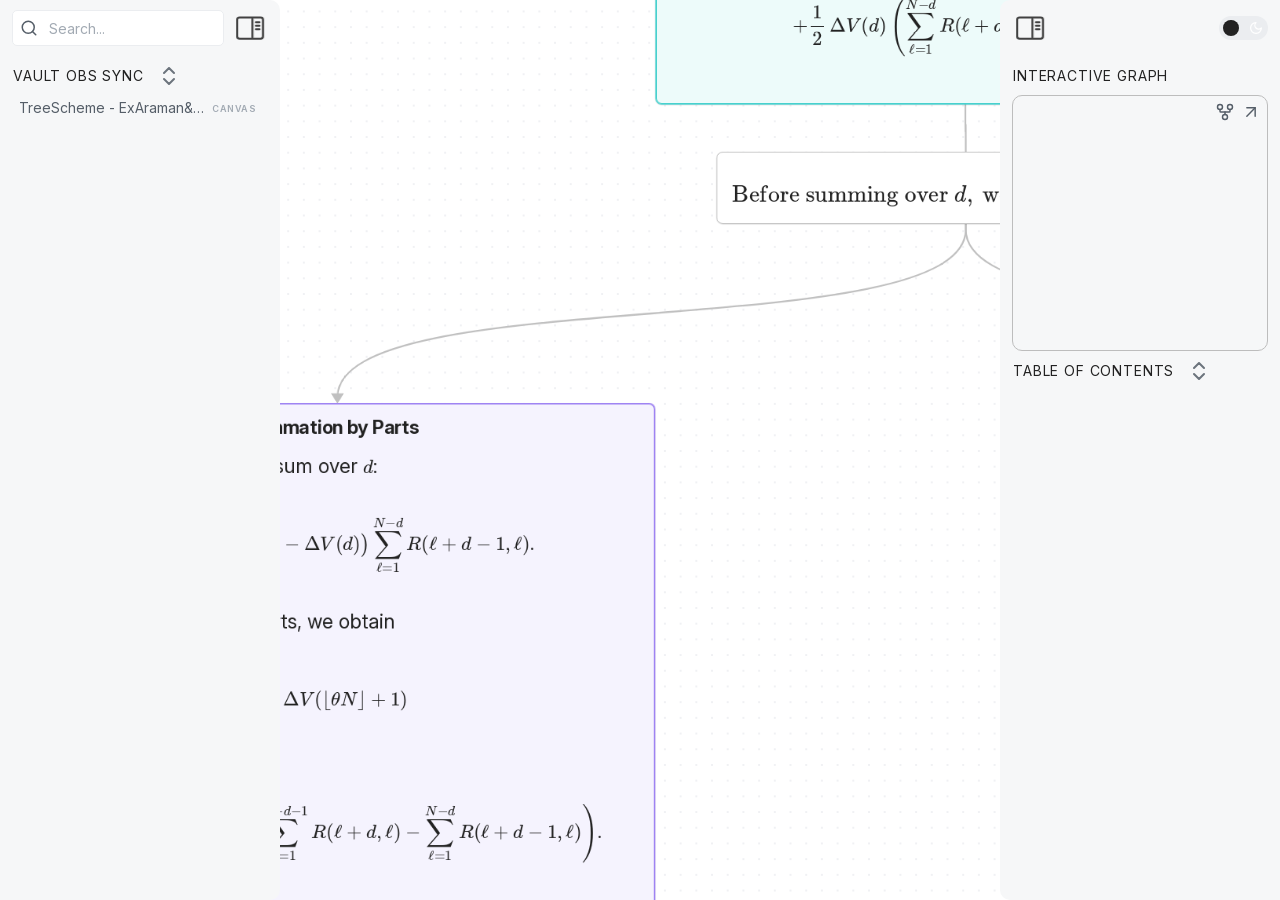
==== commit 1405709b: "Update interactive canvas" ====
--- a/docs/canvas/index.html
+++ b/docs/canvas/index.html
@@ -8,18 +8,18 @@
 <meta property="og:type" content="website">
 <meta property="og:url" content="treescheme-exaraman&amp;glynn.html">
 <meta property="og:image" content="undefined">
-<meta charset="UTF-8"><meta property="og:site_name" content="Vault Obs Sync"><meta name="viewport" content="width=device-width, initial-scale=1.0, user-scalable=yes, minimum-scale=1.0, maximum-scale=5.0"><link rel="alternate" type="application/rss+xml" title="RSS Feed" href="site-lib/rss.xml"><script async="" id="webpage-script" src="site-lib/scripts/webpage.js" onload="this.onload=null;this.setAttribute(&quot;loaded&quot;, &quot;true&quot;)"></script><script async="" id="graph-wasm-script" src="site-lib/scripts/graph-wasm.js" onload="this.onload=null;this.setAttribute(&quot;loaded&quot;, &quot;true&quot;)"></script><script async="" id="graph-render-worker-script" src="site-lib/scripts/graph-render-worker.js" onload="this.onload=null;this.setAttribute(&quot;loaded&quot;, &quot;true&quot;)"></script><link rel="icon" href="site-lib/media/favicon.png"><link rel="stylesheet" href="site-lib/styles/obsidian.css"><link rel="stylesheet" href="site-lib/styles/theme.css"><link rel="preload" href="site-lib/styles/global-variable-styles.css" as="style" onload="this.onload=null;this.rel='stylesheet'"><noscript><link rel="stylesheet" href="site-lib/styles/global-variable-styles.css"></noscript><link rel="preload" href="site-lib/styles/main-styles.css" as="style" onload="this.onload=null;this.rel='stylesheet'"><noscript><link rel="stylesheet" href="site-lib/styles/main-styles.css"></noscript><style>body{--line-width:40em;--line-width-adaptive:40em;--file-line-width:40em;--sidebar-width:min(20em, 80vw);--collapse-arrow-size:11px;--tree-vertical-spacing:1.3em;--sidebar-margin:12px}:root{background-color:#202124}.sidebar{height:100%;font-size:14px;z-index:10;min-width:calc(var(--sidebar-width) + var(--divider-width-hover));max-width:calc(var(--sidebar-width) + var(--divider-width-hover));position:relative;overflow:hidden;overflow:clip;transition:min-width ease-in-out,max-width ease-in-out;transition-duration:.2s;contain:size}#left-sidebar{left:0}#right-sidebar{right:0}.sidebar.is-collapsed{min-width:0;max-width:0}.sidebar.floating{position:absolute}.sidebar .leaf-content{height:100%;min-width:calc(var(--sidebar-width) - var(--divider-width-hover));top:0;padding:var(--sidebar-margin);padding-top:4em;line-height:var(--line-height-tight);background-color:var(--background-secondary);transition:background-color,border-right,border-left,box-shadow;transition-duration:var(--color-fade-speed);transition-timing-function:ease-in-out;position:absolute;display:flex;flex-direction:column}.sidebar:not(.is-collapsed) .leaf-content{min-width:calc(max(100%,var(--sidebar-width)) - 3px);max-width:calc(max(100%,var(--sidebar-width)) - 3px)}#left-sidebar-content{left:0;border-top-right-radius:var(--radius-l);border-bottom-right-radius:var(--radius-l)}#right-sidebar-content{right:0;border-top-left-radius:var(--radius-l);border-bottom-left-radius:var(--radius-l)}.sidebar #left-sidebar-content,.sidebar #right-sidebar-content{contain:none!important;container-type:normal!important;animation:none!important}.sidebar:has(.leaf-content:empty):has(.topbar-content:empty){display:none}.sidebar-topbar{height:calc(2.3em + 2 * var(--sidebar-margin));width:var(--sidebar-width);padding:var(--sidebar-margin);z-index:1;position:fixed;display:flex;align-items:center;transition:width ease-in-out;transition-duration:inherit}.sidebar.is-collapsed .sidebar-topbar{width:calc(2.3em + var(--sidebar-margin) * 2)}.sidebar .sidebar-topbar.is-collapsed{width:0}#left-sidebar .sidebar-topbar{left:0;flex-direction:row;border-top-right-radius:var(--radius-l)}#right-sidebar .sidebar-topbar{right:0;flex-direction:row-reverse;border-top-left-radius:var(--radius-l)}#left-sidebar .topbar-content{margin-right:calc(2.3em + var(--sidebar-margin));flex-direction:row}#right-sidebar .topbar-content{margin-left:calc(2.3em + var(--sidebar-margin));flex-direction:row-reverse}.topbar-content{overflow:hidden visible;overflow:clip visible;width:100%;height:100%;display:flex;align-items:center;transition:inherit}.sidebar.is-collapsed .topbar-content{width:0;transition:inherit}.clickable-icon.sidebar-collapse-icon{background-color:transparent;color:var(--icon-color-focused);padding:2px!important;margin:0!important;height:100%!important;width:2.3em!important;margin-inline:0.14em!important;position:absolute}#left-sidebar .clickable-icon.sidebar-collapse-icon{transform:rotateY(180deg);right:var(--sidebar-margin)}#right-sidebar .clickable-icon.sidebar-collapse-icon{transform:rotateY(180deg);left:var(--sidebar-margin)}.clickable-icon.sidebar-collapse-icon svg.svg-icon{width:100%;height:100%}.feature-title{margin-left:1px;text-transform:uppercase;letter-spacing:.06em;margin-top:.75em;margin-bottom:.75em}.feature-header{display:flex;align-items:center;padding-top:0;font-size:1em;padding-left:0}body.floating-sidebars .sidebar{position:absolute}body{transition:background-color var(--color-fade-speed) ease-in-out}#navbar:not(:empty){display:flex;align-items:center;justify-content:space-between;padding:.5em 1em;width:100%}#main{display:flex;flex-direction:column;height:100%;width:100%;align-items:stretch;justify-content:center}#main-horizontal{display:flex;flex-direction:row;flex-grow:1;width:100%;align-items:stretch;justify-content:center}#center-content{flex-basis:100%;max-width:100%;width:100%;height:100%;display:flex;flex-direction:column;align-items:center;transition:opacity .2s ease-in-out;contain:inline-size}.hide{opacity:0!important;transition:opacity .2s ease-in-out;pointer-events:none}#center-content>.obsidian-document{padding-left:2em;padding-right:1em;margin-bottom:0;width:100%;width:-webkit-fill-available;width:-moz-available;width:fill-available;transition:background-color var(--color-fade-speed) ease-in-out;border-top-right-radius:var(--window-radius,var(--radius-m));border-top-left-radius:var(--window-radius,var(--radius-m));overflow-x:hidden!important;overflow-y:auto!important;display:flex!important;flex-direction:column!important;align-items:center!important;contain:inline-size}body #center-content>.obsidian-document>.markdown-preview-sizer{padding-bottom:80vh;width:100%;max-width:var(--line-width);flex-basis:var(--line-width);transition:background-color var(--color-fade-speed) ease-in-out;contain:inline-size}#center-content>.obsidian-document>div{width:100%!important;transition:background-color var(--color-fade-speed) ease-in-out;contain:inline-size}#center-content>.obsidian-document:not([data-type=markdown]).embed{display:flex;padding:1em;height:100%;width:100%;align-items:center;justify-content:center}#center-content>.obsidian-document:not([data-type=markdown]).embed>*{max-width:100%;max-height:100%;object-fit:contain}:not(h1,h2,h3,h4,h5,h6,li):has(> :is(.math,table)){overflow-x:auto!important}#center-content>.obsidian-document:not([data-type=markdown]){overflow-x:auto;contain:content;padding:0;margin:0;height:100%}.obsidian-document[data-type=attachment]{display:flex;flex-direction:column;align-items:center;justify-content:center;height:100%;width:100%}.obsidian-document[data-type=attachment]>*{outline:0;border:none;box-shadow:none}.obsidian-document[data-type=attachment] :is(img){max-width:90%;max-height:90%;object-fit:contain}.obsidian-document[data-type=attachment]>:is(audio){width:100%;max-width:min(90%,var(--line-width))}.obsidian-document[data-type=attachment]>:is(embed,iframe,video){width:100%;height:100%;max-width:100%;max-height:100%;object-fit:contain}.canvas-wrapper>:is(.header,.footer){z-index:100;position:absolute;display:flex;justify-content:center;flex-direction:column;width:100%;align-items:center}.scroll-highlight{position:absolute;width:100%;height:100%;pointer-events:none;z-index:1000;background-color:hsla(var(--color-accent-hsl),.25);opacity:0;padding:1em;inset:50%;translate:-50% -50%;border-radius:var(--radius-s)}</style><script defer="">async function loadIncludes(){let e=document.querySelectorAll("link[itemprop='include']");for(const t of e){let e=t.getAttribute("href");try{let o="";if(e.startsWith("https:")||e.startsWith("http:")||"file:"!=window.location.protocol){const n=await fetch(e);if(!n.ok){console.log("Could not include file: "+e),t?.remove();continue}o=await n.text()}else{const t=document.getElementById(btoa(encodeURI(e)));if(t){const e=JSON.parse(decodeURI(atob(t.getAttribute("value")??"")));o=e?.data??""}}let n=document.createRange().createContextualFragment(o);t.before(n),t.remove(),console.log("Included text: "+o),console.log("Included file: "+e)}catch(o){t?.remove(),console.log("Could not include file: "+e,o);continue}}}document.addEventListener("DOMContentLoaded",(()=>{loadIncludes()}));let isFileProtocol="file:"==location.protocol;function waitLoadScripts(e,t){let o=e.map((e=>document.getElementById(e+"-script")));!function e(n){let l=o[n],c=n+1;l?(l&&"true"!=l.getAttribute("loaded")||n<o.length&&e(c),n<o.length&&l.addEventListener("load",(()=>e(c)))):n<o.length?e(c):t()}(0)}</script></head><body class="publish css-settings-manager show-inline-title show-ribbon is-focused"><script defer="">let theme=localStorage.getItem("theme")||(window.matchMedia("(prefers-color-scheme: dark)").matches?"dark":"light");"dark"==theme?(document.body.classList.add("theme-dark"),document.body.classList.remove("theme-light")):(document.body.classList.add("theme-light"),document.body.classList.remove("theme-dark")),window.innerWidth<480?document.body.classList.add("is-phone"):window.innerWidth<768?document.body.classList.add("is-tablet"):window.innerWidth<1024?document.body.classList.add("is-small-screen"):document.body.classList.add("is-large-screen")</script><div class="parsed-feature-container" style="display: contents;"><link itemprop="include" href="site-lib/html/custom-head-content-content.html"></div><div id="main"><div id="navbar"></div><div id="main-horizontal"><div id="left-content" class="leaf" style="--sidebar-width: var(--sidebar-width-left);"><div id="left-sidebar" class="sidebar"><div class="sidebar-handle"></div><div class="sidebar-topbar"><div class="topbar-content"><div id="search-container"><div id="search-wrapper"><input enterkeyhint="search" type="search" spellcheck="false" placeholder="Search..."><div aria-label="Clear search" id="search-clear-button"></div></div></div></div><div class="clickable-icon sidebar-collapse-icon"><svg xmlns="http://www.w3.org/2000/svg" width="100%" height="100%" viewBox="0 0 24 24" fill="none" stroke="currentColor" stroke-width="3" stroke-linecap="round" stroke-linejoin="round" class="svg-icon"><path d="M21 3H3C1.89543 3 1 3.89543 1 5V19C1 20.1046 1.89543 21 3 21H21C22.1046 21 23 20.1046 23 19V5C23 3.89543 22.1046 3 21 3Z"></path><path d="M10 4V20"></path><path d="M4 7H7"></path><path d="M4 10H7"></path><path d="M4 13H7"></path></svg></div></div><div class="sidebar-content-wrapper"><div id="left-sidebar-content" class="leaf-content"><link itemprop="include" href="site-lib/html/file-tree-content.html"></div></div><script defer="">let ls = document.querySelector("#left-sidebar"); ls.classList.toggle("is-collapsed", window.innerWidth < 768); ls.style.setProperty("--sidebar-width", localStorage.getItem("sidebar-left-width"));</script></div></div><div id="center-content" class="leaf"><div class="view-content obsidian-document" data-type="canvas"><style id="MJX-CHTML-styles">mjx-c.mjx-c57::before{padding:.683em 1.028em .022em 0;content:"W"}mjx-c.mjx-c68::before{padding:.694em .556em 0 0;content:"h"}mjx-c.mjx-c5B.TEX-S4::before{padding:1.75em .583em 1.249em 0;content:"["}mjx-c.mjx-c5D.TEX-S4::before{padding:1.75em .583em 1.249em 0;content:"]"}.mjx-stretched mjx-c.mjx-c2013::before{content:"–"}mjx-stretchy-h.mjx-c2013 mjx-ext mjx-c::before{content:"–";padding:.285em 0 0}mjx-c.mjx-c22C5::before{padding:.31em .278em 0 0;content:"⋅"}mjx-c.mjx-c1D700.TEX-I::before{padding:.452em .466em .022em 0;content:"ε"}mjx-c.mjx-c2006::before{padding:0 .167em 0 0;content:""}mjx-c.mjx-c2211.TEX-S1::before{padding:.75em 1.056em .25em 0;content:"∑"}mjx-c.mjx-c27F6::before{padding:.511em 1.638em .011em 0;content:"⟶"}mjx-c.mjx-c1D7CF.TEX-B::before{padding:.655em .575em 0 0;content:"1"}mjx-c.mjx-c1D463.TEX-I::before{padding:.443em .485em .011em 0;content:"v"}mjx-c.mjx-c2DC.TEX-S2::before{padding:.75em 1em 0 0;content:"˜"}mjx-c.mjx-c53::before{padding:.705em .556em .022em 0;content:"S"}mjx-c.mjx-c41::before{padding:.716em .75em 0 0;content:"A"}mjx-c.mjx-c1D431.TEX-B::before{padding:.444em .607em 0 0;content:"x"}mjx-mlabeledtr{display:table-row;text-align:left}mjx-mlabeledtr[rowalign=top]>mjx-mtd{vertical-align:top}mjx-mlabeledtr[rowalign=center]>mjx-mtd{vertical-align:middle}mjx-mlabeledtr[rowalign=bottom]>mjx-mtd{vertical-align:bottom}mjx-mlabeledtr[rowalign=baseline]>mjx-mtd{vertical-align:baseline}mjx-mlabeledtr[rowalign=axis]>mjx-mtd{vertical-align:.25em}mjx-c.mjx-c1D439.TEX-I::before{padding:.68em .749em 0 0;content:"F"}mjx-c.mjx-c1D44D.TEX-I::before{padding:.683em .723em 0 0;content:"Z"}mjx-c.mjx-c1D44C.TEX-I::before{padding:.683em .763em 0 0;content:"Y"}mjx-c.mjx-c1D448.TEX-I::before{padding:.683em .767em .022em 0;content:"U"}mjx-c.mjx-c7B.TEX-S1::before{padding:.85em .583em .349em 0;content:"{"}mjx-c.mjx-c7D.TEX-S1::before{padding:.85em .583em .349em 0;content:"}"}mjx-c.mjx-c2209::before{padding:.716em .667em .215em 0;content:"∉"}mjx-c.mjx-c2D9::before{padding:.669em .5em 0 0;content:"˙"}mjx-c.mjx-c28.TEX-S3::before{padding:1.45em .736em .949em 0;content:"("}mjx-c.mjx-c29.TEX-S3::before{padding:1.45em .736em .949em 0;content:")"}mjx-c.mjx-c222B.TEX-S2::before{padding:1.36em .944em .862em 0;content:"∫"}mjx-c.mjx-c1D419.TEX-B::before{padding:.686em .703em 0 0;content:"Z"}mjx-c.mjx-c1D440.TEX-I::before{padding:.683em 1.051em 0 0;content:"M"}mjx-c.mjx-c1D460.TEX-I::before{padding:.442em .469em .01em 0;content:"s"}mjx-stretchy-v.mjx-c7C mjx-ext mjx-c::before{content:"∣";width:.333em}mjx-c.mjx-c1D6FD.TEX-I::before{padding:.705em .566em .194em 0;content:"β"}mjx-c.mjx-c3C::before{padding:.54em .778em .04em 0;content:"<"}mjx-stretchy-v.mjx-c2016 mjx-ext mjx-c::before{content:"∥";width:.556em}mjx-c.mjx-c2260::before{padding:.716em .778em .215em 0;content:"≠"}mjx-c.mjx-c2DC.TEX-S1::before{padding:.722em .556em 0 0;content:"˜"}mjx-c.mjx-c1D43E.TEX-I::before{padding:.683em .889em 0 0;content:"K"}mjx-c.mjx-cD7::before{padding:.491em .778em 0 0;content:"×"}mjx-c.mjx-c2297::before{padding:.583em .778em .083em 0;content:"⊗"}mjx-c.mjx-c1D435.TEX-I::before{padding:.683em .759em 0 0;content:"B"}mjx-c.mjx-c27FA::before{padding:.525em 1.858em .024em 0;content:"⟺"}mjx-c.mjx-c1D459.TEX-I::before{padding:.694em .298em .011em 0;content:"l"}mjx-c.mjx-c79::before{padding:.431em .528em .204em 0;content:"y"}mjx-c.mjx-c42::before{padding:.683em .708em 0 0;content:"B"}mjx-c.mjx-c65::before{padding:.448em .444em .011em 0;content:"e"}mjx-c.mjx-c66::before{padding:.705em .372em 0 0;content:"f"}mjx-c.mjx-c6F::before{padding:.448em .5em .01em 0;content:"o"}mjx-c.mjx-c72::before{padding:.442em .392em 0 0;content:"r"}mjx-c.mjx-c20::before{padding:0 .25em 0 0;content:" "}mjx-c.mjx-c73::before{padding:.448em .394em .011em 0;content:"s"}mjx-c.mjx-c75::before{padding:.442em .556em .011em 0;content:"u"}mjx-c.mjx-c67::before{padding:.453em .5em .206em 0;content:"g"}mjx-c.mjx-c76::before{padding:.431em .528em .011em 0;content:"v"}mjx-c.mjx-cA0::before{padding:0 .25em 0 0;content:" "}mjx-c.mjx-c77::before{padding:.431em .722em .011em 0;content:"w"}mjx-c.mjx-c70::before{padding:.442em .556em .194em 0;content:"p"}mjx-c.mjx-c6C::before{padding:.694em .278em 0 0;content:"l"}mjx-c.mjx-c74::before{padding:.615em .389em .01em 0;content:"t"}mjx-c.mjx-c63::before{padding:.448em .444em .011em 0;content:"c"}mjx-c.mjx-c1D438.TEX-I::before{padding:.68em .764em 0 0;content:"E"}mjx-c.mjx-c1D462.TEX-I::before{padding:.442em .572em .011em 0;content:"u"}mjx-c.mjx-c1D461.TEX-I::before{padding:.626em .361em .011em 0;content:"t"}mjx-c.mjx-c1D45C.TEX-I::before{padding:.441em .485em .011em 0;content:"o"}mjx-c.mjx-c2225::before{padding:.75em .5em .25em 0;content:"∥"}mjx-c.mjx-c1D45E.TEX-I::before{padding:.442em .46em .194em 0;content:"q"}mjx-c.mjx-c2272.TEX-A::before{padding:.732em .778em .228em 0;content:"≲"}mjx-munderover{display:inline-block;text-align:left}mjx-munderover:not([limits=false]){padding-top:.1em}mjx-munderover:not([limits=false])>*{display:block}mjx-mtext{display:inline-block;text-align:left}mjx-mover{display:inline-block;text-align:left}mjx-mover:not([limits=false]){padding-top:.1em}mjx-mover:not([limits=false])>*{display:block;text-align:left}mjx-mfrac{display:inline-block;text-align:left}mjx-frac{display:inline-block;vertical-align:.17em;padding:0 .22em}mjx-frac[type="d"]{vertical-align:.04em}mjx-frac[delims]{padding:0 .1em}mjx-frac[atop]{padding:0 .12em}mjx-frac[atop][delims]{padding:0}mjx-dtable{display:inline-table;width:100%}mjx-dtable>*{font-size:2000%}mjx-dbox{display:block;font-size:5%}mjx-num{display:block;text-align:center}mjx-den{display:block;text-align:center}mjx-mfrac[bevelled]>mjx-num{display:inline-block}mjx-mfrac[bevelled]>mjx-den{display:inline-block}mjx-den[align=right],mjx-num[align=right]{text-align:right}mjx-den[align=left],mjx-num[align=left]{text-align:left}mjx-nstrut{display:inline-block;height:.054em;width:0;vertical-align:-.054em}mjx-nstrut[type="d"]{height:.217em;vertical-align:-.217em}mjx-dstrut{display:inline-block;height:.505em;width:0}mjx-dstrut[type="d"]{height:.726em}mjx-line{display:block;box-sizing:border-box;min-height:1px;height:.06em;border-top:.06em solid;margin:.06em -.1em;overflow:hidden}mjx-line[type="d"]{margin:.18em -.1em}mjx-mtable{display:inline-block;text-align:center;vertical-align:.25em;position:relative;box-sizing:border-box;border-spacing:0px;border-collapse:collapse}mjx-mstyle[size="s"] mjx-mtable{vertical-align:.354em}mjx-labels{position:absolute;left:0;top:0}mjx-table{display:inline-block;vertical-align:-.5ex;box-sizing:border-box}mjx-table>mjx-itable{vertical-align:middle;text-align:left;box-sizing:border-box}mjx-labels>mjx-itable{position:absolute;top:0}mjx-mtable[justify=left]{text-align:left}mjx-mtable[justify=right]{text-align:right}mjx-mtable[justify=left][side=left]{padding-right:0!important}mjx-mtable[justify=left][side=right]{padding-left:0!important}mjx-mtable[justify=right][side=left]{padding-right:0!important}mjx-mtable[justify=right][side=right]{padding-left:0!important}mjx-mtable[align]{vertical-align:baseline}mjx-mtable[align=top]>mjx-table{vertical-align:top}mjx-mtable[align=bottom]>mjx-table{vertical-align:bottom}mjx-mtable[side=right] mjx-labels{min-width:100%}mjx-mtr{display:table-row;text-align:left}mjx-mtr[rowalign=top]>mjx-mtd{vertical-align:top}mjx-mtr[rowalign=center]>mjx-mtd{vertical-align:middle}mjx-mtr[rowalign=bottom]>mjx-mtd{vertical-align:bottom}mjx-mtr[rowalign=baseline]>mjx-mtd{vertical-align:baseline}mjx-mtr[rowalign=axis]>mjx-mtd{vertical-align:.25em}mjx-mtd{display:table-cell;text-align:center;padding:.215em .4em}mjx-mtd:first-child{padding-left:0}mjx-mtd:last-child{padding-right:0}mjx-mtable>*>mjx-itable>:first-child>mjx-mtd{padding-top:0}mjx-mtable>*>mjx-itable>:last-child>mjx-mtd{padding-bottom:0}mjx-tstrut{display:inline-block;height:1em;vertical-align:-.25em}mjx-labels[align=left]>mjx-mtr>mjx-mtd{text-align:left}mjx-labels[align=right]>mjx-mtr>mjx-mtd{text-align:right}mjx-mtd[extra]{padding:0}mjx-mtd[rowalign=top]{vertical-align:top}mjx-mtd[rowalign=center]{vertical-align:middle}mjx-mtd[rowalign=bottom]{vertical-align:bottom}mjx-mtd[rowalign=baseline]{vertical-align:baseline}mjx-mtd[rowalign=axis]{vertical-align:.25em}mjx-munder{display:inline-block;text-align:left}mjx-over{text-align:left}mjx-munder:not([limits=false]){display:inline-table}mjx-munder>mjx-row{text-align:left}mjx-under{padding-bottom:.1em}mjx-stretchy-v.mjx-c5B mjx-beg mjx-c::before{content:"⎡";padding:1.154em .667em .645em 0}mjx-stretchy-v.mjx-c5B mjx-ext mjx-c::before{content:"⎢";width:.667em}mjx-stretchy-v.mjx-c5B mjx-end mjx-c::before{content:"⎣";padding:1.155em .667em .644em 0}mjx-stretchy-v.mjx-c5B>mjx-end{margin-top:-1.799em}mjx-stretchy-v.mjx-c5B>mjx-ext{border-top-width:1.769em;border-bottom-width:1.769em}mjx-stretchy-v.mjx-c5D mjx-beg mjx-c::before{content:"⎤";padding:1.154em .667em .645em 0}mjx-stretchy-v.mjx-c5D mjx-ext mjx-c::before{content:"⎥";width:.667em}mjx-stretchy-v.mjx-c5D mjx-end mjx-c::before{content:"⎦";padding:1.155em .667em .644em 0}mjx-stretchy-v.mjx-c5D>mjx-end{margin-top:-1.799em}mjx-stretchy-v.mjx-c5D>mjx-ext{border-top-width:1.769em;border-bottom-width:1.769em}mjx-c.mjx-c1D441.TEX-I::before{padding:.683em .888em 0 0;content:"N"}mjx-c.mjx-c1D45B.TEX-I::before{padding:.442em .6em .011em 0;content:"n"}mjx-c.mjx-c3D::before{padding:.583em .778em .082em 0;content:"="}mjx-c.mjx-c2211.TEX-S2::before{padding:.95em 1.444em .45em 0;content:"∑"}mjx-c.mjx-c5D::before{padding:.75em .278em .25em 0;content:"]"}mjx-c.mjx-c2265::before{padding:.636em .778em .138em 0;content:"≥"}mjx-c.mjx-c1D458.TEX-I::before{padding:.694em .521em .011em 0;content:"k"}mjx-c.mjx-c1D6FF.TEX-I::before{padding:.717em .444em .01em 0;content:"δ"}mjx-c.mjx-c1D53C.TEX-A::before{padding:.683em .667em 0 0;content:"E"}mjx-c.mjx-c5B.TEX-S2::before{padding:1.15em .472em .649em 0;content:"["}mjx-c.mjx-c5D.TEX-S2::before{padding:1.15em .472em .649em 0;content:"]"}mjx-c.mjx-c1D44B.TEX-I::before{padding:.683em .852em 0 0;content:"X"}mjx-c.mjx-c1D45D.TEX-I::before{padding:.442em .503em .194em 0;content:"p"}mjx-c.mjx-c1D45A.TEX-I::before{padding:.442em .878em .011em 0;content:"m"}mjx-c.mjx-c210E.TEX-I::before{padding:.694em .576em .011em 0;content:"h"}mjx-c.mjx-c2115.TEX-A::before{padding:.683em .722em .02em 0;content:"N"}mjx-c.mjx-c2026::before{padding:.12em 1.172em 0 0;content:"…"}mjx-c.mjx-c61::before{padding:.448em .5em .011em 0;content:"a"}mjx-c.mjx-c6E::before{padding:.442em .556em 0 0;content:"n"}mjx-c.mjx-c64::before{padding:.694em .556em .011em 0;content:"d"}mjx-c.mjx-c1D45F.TEX-I::before{padding:.442em .451em .011em 0;content:"r"}mjx-c.mjx-c2113::before{padding:.705em .417em .02em 0;content:"ℓ"}mjx-c.mjx-c1D451.TEX-I::before{padding:.694em .52em .01em 0;content:"d"}mjx-c.mjx-c1D449.TEX-I::before{padding:.683em .769em .022em 0;content:"V"}mjx-c.mjx-c5B.TEX-S1::before{padding:.85em .417em .349em 0;content:"["}mjx-c.mjx-c1D446.TEX-I::before{padding:.705em .645em .022em 0;content:"S"}mjx-c.mjx-c5D.TEX-S1::before{padding:.85em .417em .349em 0;content:"]"}mjx-c.mjx-c1D445.TEX-I::before{padding:.683em .759em .021em 0;content:"R"}mjx-c.mjx-c394::before{padding:.716em .833em 0 0;content:"Δ"}mjx-c.mjx-c28.TEX-S4::before{padding:1.75em .792em 1.249em 0;content:"("}mjx-c.mjx-c29.TEX-S4::before{padding:1.75em .792em 1.249em 0;content:")"}mjx-c.mjx-c1D43B.TEX-I::before{padding:.683em .888em 0 0;content:"H"}mjx-c.mjx-c1D434.TEX-I::before{padding:.716em .75em 0 0;content:"A"}mjx-c.mjx-c28.TEX-S1::before{padding:.85em .458em .349em 0;content:"("}mjx-c.mjx-c29.TEX-S1::before{padding:.85em .458em .349em 0;content:")"}mjx-c.mjx-c1D436.TEX-I::before{padding:.705em .76em .022em 0;content:"C"}mjx-c.mjx-c2264::before{padding:.636em .778em .138em 0;content:"≤"}mjx-c.mjx-c34::before{padding:.677em .5em 0 0;content:"4"}mjx-c.mjx-c5B::before{padding:.75em .278em .25em 0;content:"["}mjx-c.mjx-c224D::before{padding:.484em .778em 0 0;content:"≍"}mjx-c.mjx-c7C::before{padding:.75em .278em .249em 0;content:"|"}mjx-c.mjx-c1D437.TEX-I::before{padding:.683em .828em 0 0;content:"D"}mjx-c.mjx-c1D703.TEX-I::before{padding:.705em .469em .01em 0;content:"θ"}mjx-c.mjx-c230A::before{padding:.75em .444em .25em 0;content:"⌊"}mjx-c.mjx-c230B::before{padding:.75em .444em .25em 0;content:"⌋"}mjx-c.mjx-c6D::before{padding:.442em .833em 0 0;content:"m"}mjx-c.mjx-c69::before{padding:.669em .278em 0 0;content:"i"}mjx-c.mjx-c78::before{padding:.431em .528em 0 0;content:"x"}mjx-c.mjx-c1D447.TEX-I::before{padding:.677em .704em 0 0;content:"T"}mjx-c.mjx-c1D44E.TEX-I::before{padding:.441em .529em .01em 0;content:"a"}mjx-c.mjx-c1D44F.TEX-I::before{padding:.694em .429em .011em 0;content:"b"}mjx-container[jax=CHTML]{line-height:0}mjx-container [space="1"]{margin-left:.111em}mjx-container [space="2"]{margin-left:.167em}mjx-container [space="3"]{margin-left:.222em}mjx-container [space="4"]{margin-left:.278em}mjx-container [space="5"]{margin-left:.333em}mjx-container [rspace="1"]{margin-right:.111em}mjx-container [rspace="2"]{margin-right:.167em}mjx-container [rspace="3"]{margin-right:.222em}mjx-container [rspace="4"]{margin-right:.278em}mjx-container [rspace="5"]{margin-right:.333em}mjx-container [size="s"]{font-size:70.7%}mjx-container [size=ss]{font-size:50%}mjx-container [size=Tn]{font-size:60%}mjx-container [size=sm]{font-size:85%}mjx-container [size=lg]{font-size:120%}mjx-container [size=Lg]{font-size:144%}mjx-container [size=LG]{font-size:173%}mjx-container [size=hg]{font-size:207%}mjx-container [size=HG]{font-size:249%}mjx-container [width=full]{width:100%}mjx-box{display:inline-block}mjx-block{display:block}mjx-itable{display:inline-table}mjx-row{display:table-row}mjx-row>*{display:table-cell}mjx-mtext{display:inline-block}mjx-mstyle{display:inline-block}mjx-merror{display:inline-block;color:red;background-color:#ff0}mjx-mphantom{visibility:hidden}mjx-assistive-mml{top:0;left:0;clip:rect(1px,1px,1px,1px);user-select:none;position:absolute!important;padding:1px 0 0!important;border:0!important;display:block!important;width:auto!important;overflow:hidden!important}mjx-assistive-mml[display=block]{width:100%!important}mjx-math{display:inline-block;text-align:left;line-height:0;text-indent:0;font-style:normal;font-weight:400;font-size:100%;font-size-adjust:none;letter-spacing:normal;border-collapse:collapse;overflow-wrap:normal;word-spacing:normal;white-space:nowrap;direction:ltr;padding:1px 0}mjx-container[jax=CHTML][display=true]{display:block;text-align:center;margin:1em 0}mjx-container[jax=CHTML][display=true][width=full]{display:flex}mjx-container[jax=CHTML][display=true] mjx-math{padding:0}mjx-container[jax=CHTML][justify=left]{text-align:left}mjx-container[jax=CHTML][justify=right]{text-align:right}mjx-mi{display:inline-block;text-align:left}mjx-c{display:inline-block}mjx-utext{display:inline-block;padding:.75em 0 .2em}mjx-mo{display:inline-block;text-align:left}mjx-stretchy-h{display:inline-table;width:100%}mjx-stretchy-h>*{display:table-cell;width:0}mjx-stretchy-h>*>mjx-c{display:inline-block;transform:scaleX(1)}mjx-stretchy-h>*>mjx-c::before{display:inline-block;width:initial}mjx-stretchy-h>mjx-ext{overflow:clip visible;width:100%}mjx-stretchy-h>mjx-ext>mjx-c::before{transform:scaleX(500)}mjx-stretchy-h>mjx-ext>mjx-c{width:0}mjx-stretchy-h>mjx-beg>mjx-c{margin-right:-.1em}mjx-stretchy-h>mjx-end>mjx-c{margin-left:-.1em}mjx-stretchy-v{display:inline-block}mjx-stretchy-v>*{display:block}mjx-stretchy-v>mjx-beg{height:0}mjx-stretchy-v>mjx-end>mjx-c{display:block}mjx-stretchy-v>*>mjx-c{transform:scaleY(1);transform-origin:left center;overflow:hidden}mjx-stretchy-v>mjx-ext{display:block;height:100%;box-sizing:border-box;border:0 solid transparent;overflow:visible clip}mjx-stretchy-v>mjx-ext>mjx-c::before{width:initial;box-sizing:border-box}mjx-stretchy-v>mjx-ext>mjx-c{transform:scaleY(500) translateY(.075em);overflow:visible}mjx-mark{display:inline-block;height:0}mjx-texatom{display:inline-block;text-align:left}mjx-mn{display:inline-block;text-align:left}mjx-msubsup{display:inline-block;text-align:left}mjx-script{display:inline-block;padding-right:.05em;padding-left:.033em}mjx-script>mjx-spacer{display:block}mjx-msub{display:inline-block;text-align:left}mjx-mspace{display:inline-block;text-align:left}mjx-mrow{display:inline-block;text-align:left}mjx-msup{display:inline-block;text-align:left}mjx-c::before{display:block;width:0}.MJX-TEX{font-family:MJXZERO,MJXTEX}.TEX-B{font-family:MJXZERO,MJXTEX-B}.TEX-I{font-family:MJXZERO,MJXTEX-I}.TEX-MI{font-family:MJXZERO,MJXTEX-MI}.TEX-BI{font-family:MJXZERO,MJXTEX-BI}.TEX-S1{font-family:MJXZERO,MJXTEX-S1}.TEX-S2{font-family:MJXZERO,MJXTEX-S2}.TEX-S3{font-family:MJXZERO,MJXTEX-S3}.TEX-S4{font-family:MJXZERO,MJXTEX-S4}.TEX-A{font-family:MJXZERO,MJXTEX-A}.TEX-C{font-family:MJXZERO,MJXTEX-C}.TEX-CB{font-family:MJXZERO,MJXTEX-CB}.TEX-FR{font-family:MJXZERO,MJXTEX-FR}.TEX-FRB{font-family:MJXZERO,MJXTEX-FRB}.TEX-SS{font-family:MJXZERO,MJXTEX-SS}.TEX-SSB{font-family:MJXZERO,MJXTEX-SSB}.TEX-SSI{font-family:MJXZERO,MJXTEX-SSI}.TEX-SC{font-family:MJXZERO,MJXTEX-SC}.TEX-T{font-family:MJXZERO,MJXTEX-T}.TEX-V{font-family:MJXZERO,MJXTEX-V}.TEX-VB{font-family:MJXZERO,MJXTEX-VB}mjx-stretchy-h mjx-c,mjx-stretchy-v mjx-c{font-family:MJXZERO,MJXTEX-S1,MJXTEX-S4,MJXTEX,MJXTEX-A!important}@font-face{font-family:MJXZERO;src:url("site-lib/fonts/mathjax_zero.woff") format("woff")}@font-face{font-family:MJXTEX;src:url("site-lib/fonts/mathjax_main-regular.woff") format("woff")}@font-face{font-family:MJXTEX-B;src:url("site-lib/fonts/mathjax_main-bold.woff") format("woff")}@font-face{font-family:MJXTEX-I;src:url("site-lib/fonts/mathjax_math-italic.woff") format("woff")}@font-face{font-family:MJXTEX-MI;src:url("site-lib/fonts/mathjax_main-italic.woff") format("woff")}@font-face{font-family:MJXTEX-BI;src:url("site-lib/fonts/mathjax_math-bolditalic.woff") format("woff")}@font-face{font-family:MJXTEX-S1;src:url("site-lib/fonts/mathjax_size1-regular.woff") format("woff")}@font-face{font-family:MJXTEX-S2;src:url("site-lib/fonts/mathjax_size2-regular.woff") format("woff")}@font-face{font-family:MJXTEX-S3;src:url("site-lib/fonts/mathjax_size3-regular.woff") format("woff")}@font-face{font-family:MJXTEX-S4;src:url("site-lib/fonts/mathjax_size4-regular.woff") format("woff")}@font-face{font-family:MJXTEX-A;src:url("site-lib/fonts/mathjax_ams-regular.woff") format("woff")}@font-face{font-family:MJXTEX-C;src:url("site-lib/fonts/mathjax_calligraphic-regular.woff") format("woff")}@font-face{font-family:MJXTEX-CB;src:url("site-lib/fonts/mathjax_calligraphic-bold.woff") format("woff")}@font-face{font-family:MJXTEX-FR;src:url("site-lib/fonts/mathjax_fraktur-regular.woff") format("woff")}@font-face{font-family:MJXTEX-FRB;src:url("site-lib/fonts/mathjax_fraktur-bold.woff") format("woff")}@font-face{font-family:MJXTEX-SS;src:url("site-lib/fonts/mathjax_sansserif-regular.woff") format("woff")}@font-face{font-family:MJXTEX-SSB;src:url("site-lib/fonts/mathjax_sansserif-bold.woff") format("woff")}@font-face{font-family:MJXTEX-SSI;src:url("site-lib/fonts/mathjax_sansserif-italic.woff") format("woff")}@font-face{font-family:MJXTEX-SC;src:url("site-lib/fonts/mathjax_script-regular.woff") format("woff")}@font-face{font-family:MJXTEX-T;src:url("site-lib/fonts/mathjax_typewriter-regular.woff") format("woff")}@font-face{font-family:MJXTEX-V;src:url("site-lib/fonts/mathjax_vector-regular.woff") format("woff")}@font-face{font-family:MJXTEX-VB;src:url("site-lib/fonts/mathjax_vector-bold.woff") format("woff")}mjx-c.mjx-c1D457.TEX-I::before{padding:.661em .412em .204em 0;content:"j"}mjx-c.mjx-c2208::before{padding:.54em .667em .04em 0;content:"∈"}mjx-c.mjx-c2124.TEX-A::before{padding:.683em .667em 0 0;content:"Z"}mjx-c.mjx-c1D456.TEX-I::before{padding:.661em .345em .011em 0;content:"i"}mjx-c.mjx-c7B::before{padding:.75em .5em .25em 0;content:"{"}mjx-c.mjx-c31::before{padding:.666em .5em 0 0;content:"1"}mjx-c.mjx-c2C::before{padding:.121em .278em .194em 0;content:","}mjx-c.mjx-c32::before{padding:.666em .5em 0 0;content:"2"}mjx-c.mjx-c7D::before{padding:.75em .5em .25em 0;content:"}"}mjx-c.mjx-c28::before{padding:.75em .389em .25em 0;content:"("}mjx-c.mjx-c1D709.TEX-I::before{padding:.704em .438em .205em 0;content:"ξ"}mjx-c.mjx-c29::before{padding:.75em .389em .25em 0;content:")"}mjx-c.mjx-c2B::before{padding:.583em .778em .082em 0;content:"+"}mjx-c.mjx-c2E::before{padding:.12em .278em 0 0;content:"."}mjx-c.mjx-c2119.TEX-A::before{padding:.683em .611em 0 0;content:"P"}mjx-c.mjx-c28.TEX-S2::before{padding:1.15em .597em .649em 0;content:"("}mjx-c.mjx-c30::before{padding:.666em .5em .022em 0;content:"0"}mjx-c.mjx-c3E::before{padding:.54em .778em .04em 0;content:">"}mjx-c.mjx-c1D465.TEX-I::before{padding:.442em .572em .011em 0;content:"x"}mjx-c.mjx-c29.TEX-S2::before{padding:1.15em .597em .649em 0;content:")"}mjx-c.mjx-c223C::before{padding:.367em .778em 0 0;content:"∼"}mjx-c.mjx-c1D450.TEX-I::before{padding:.442em .433em .011em 0;content:"c"}mjx-c.mjx-c2212::before{padding:.583em .778em .082em 0;content:"−"}mjx-c.mjx-c1D6FC.TEX-I::before{padding:.442em .64em .011em 0;content:"α"}mjx-c.mjx-c1D43F.TEX-I::before{padding:.683em .681em 0 0;content:"L"}mjx-c.mjx-c2192::before{padding:.511em 1em .011em 0;content:"→"}mjx-c.mjx-c221E::before{padding:.442em 1em .011em 0;content:"∞"}mjx-c.mjx-c2F::before{padding:.75em .5em .25em 0;content:"/"}mjx-c.mjx-c33::before{padding:.665em .5em .022em 0;content:"3"}mjx-c.mjx-c3A::before{padding:.43em .278em 0 0;content:":"}mjx-c.mjx-c211D.TEX-A::before{padding:.683em .722em 0 0;content:"R"}</style><div class="canvas-wrapper node-insert-event" tabindex="-1" data-ignore-swipe="true" data-disable-font-size-relative-to-zoom="false" data-hide-background-grid-when-in-readonly="true" data-collapsible-groups-feature-enabled="true" data-collapsed-group-preview-on-drag="true" data-allow-floating-edge-creation="false" style="--zoom-multiplier: 3.2653805579032804;"><svg class="canvas-background"><pattern id="a76af9a6be010a8d" patternUnits="userSpaceOnUse" x="668.5152597402597" y="496.1215213358071" width="15.005565862708721" height="15.005565862708721"><circle cx="0.7" cy="0.7" r="0.7"></circle></pattern><rect x="0" y="0" width="100%" height="100%" fill="url(#a76af9a6be010a8d)"></rect></svg><div class="canvas-card-menu" style="z-index: 21;"><div class="canvas-card-menu-button mod-draggable" aria-label="Drag to add card" data-tooltip-position="top"><svg xmlns="http://www.w3.org/2000/svg" width="24" height="24" viewBox="0 0 24 24" fill="none" stroke="currentColor" stroke-width="2" stroke-linecap="round" stroke-linejoin="round" class="svg-icon lucide-sticky-note"><path d="M21 9a2.4 2.4 0 0 0-.706-1.706l-3.588-3.588A2.4 2.4 0 0 0 15 3H5a2 2 0 0 0-2 2v14a2 2 0 0 0 2 2h14a2 2 0 0 0 2-2z"></path><path d="M15 3v5a1 1 0 0 0 1 1h5"></path></svg></div><div class="canvas-card-menu-button mod-draggable" aria-label="Drag to add note from vault" data-tooltip-position="top"><svg xmlns="http://www.w3.org/2000/svg" width="24" height="24" viewBox="0 0 24 24" fill="none" stroke="currentColor" stroke-width="2" stroke-linecap="round" stroke-linejoin="round" class="svg-icon lucide-file-text"><path d="M6 22a2 2 0 0 1-2-2V4a2 2 0 0 1 2-2h8a2.4 2.4 0 0 1 1.704.706l3.588 3.588A2.4 2.4 0 0 1 20 8v12a2 2 0 0 1-2 2z"></path><path d="M14 2v5a1 1 0 0 0 1 1h5"></path><path d="M10 9H8"></path><path d="M16 13H8"></path><path d="M16 17H8"></path></svg></div><div class="canvas-card-menu-button mod-draggable" aria-label="Drag to add media from vault" data-tooltip-position="top"><svg xmlns="http://www.w3.org/2000/svg" width="24" height="24" viewBox="0 0 24 24" fill="none" stroke="currentColor" stroke-width="2" stroke-linecap="round" stroke-linejoin="round" class="svg-icon lucide-file-image"><path d="M6 22a2 2 0 0 1-2-2V4a2 2 0 0 1 2-2h8a2.4 2.4 0 0 1 1.704.706l3.588 3.588A2.4 2.4 0 0 1 20 8v12a2 2 0 0 1-2 2z"></path><path d="M14 2v5a1 1 0 0 0 1 1h5"></path><circle cx="10" cy="12" r="2"></circle><path d="m20 17-1.296-1.296a2.41 2.41 0 0 0-3.408 0L9 22"></path></svg></div><div id="new-slide" class="canvas-card-menu-button mod-draggable" aria-label="Drag to add slide" data-tooltip-position="top"><svg xmlns="http://www.w3.org/2000/svg" width="24" height="24" viewBox="0 0 24 24" fill="none" stroke="currentColor" stroke-width="2" stroke-linecap="round" stroke-linejoin="round" class="svg-icon lucide-gallery-vertical"><path d="M3 2h18"></path><rect x="3" y="6" width="18" height="12" rx="2"></rect><path d="M3 22h18"></path></svg></div><div id="create-group" class="canvas-card-menu-button mod-draggable" aria-label="Drag to add group" data-tooltip-position="top"><svg xmlns="http://www.w3.org/2000/svg" width="24" height="24" viewBox="0 0 24 24" fill="none" stroke="currentColor" stroke-width="2" stroke-linecap="round" stroke-linejoin="round" class="svg-icon lucide-group"><path d="M3 7V5c0-1.1.9-2 2-2h2"></path><path d="M17 3h2c1.1 0 2 .9 2 2v2"></path><path d="M21 17v2c0 1.1-.9 2-2 2h-2"></path><path d="M7 21H5c-1.1 0-2-.9-2-2v-2"></path><rect x="7" y="7" width="7" height="5" rx="1"></rect><rect x="10" y="12" width="7" height="5" rx="1"></rect></svg></div></div><div class="canvas-controls" style="z-index: 21;"><div class="canvas-control-group mod-raised"><div class="canvas-control-item" aria-label="Canvas settings" data-tooltip-position="left"><svg xmlns="http://www.w3.org/2000/svg" width="24" height="24" viewBox="0 0 24 24" fill="none" stroke="currentColor" stroke-width="2" stroke-linecap="round" stroke-linejoin="round" class="svg-icon lucide-settings"><path d="M9.671 4.136a2.34 2.34 0 0 1 4.659 0 2.34 2.34 0 0 0 3.319 1.915 2.34 2.34 0 0 1 2.33 4.033 2.34 2.34 0 0 0 0 3.831 2.34 2.34 0 0 1-2.33 4.033 2.34 2.34 0 0 0-3.319 1.915 2.34 2.34 0 0 1-4.659 0 2.34 2.34 0 0 0-3.32-1.915 2.34 2.34 0 0 1-2.33-4.033 2.34 2.34 0 0 0 0-3.831A2.34 2.34 0 0 1 6.35 6.051a2.34 2.34 0 0 0 3.319-1.915"></path><circle cx="12" cy="12" r="3"></circle></svg></div><div id="properties-button" class="canvas-control-item" aria-label="Properties" data-tooltip-position="left"><svg xmlns="http://www.w3.org/2000/svg" width="24" height="24" viewBox="0 0 24 24" fill="none" stroke="currentColor" stroke-width="2" stroke-linecap="round" stroke-linejoin="round" class="svg-icon lucide-info"><circle cx="12" cy="12" r="10"></circle><path d="M12 16v-4"></path><path d="M12 8h.01"></path></svg></div></div><div class="canvas-control-group mod-raised"><div class="canvas-control-item" aria-label="Zoom in" data-tooltip-position="left"><svg xmlns="http://www.w3.org/2000/svg" width="24" height="24" viewBox="0 0 24 24" fill="none" stroke="currentColor" stroke-width="2" stroke-linecap="round" stroke-linejoin="round" class="svg-icon lucide-plus"><path d="M5 12h14"></path><path d="M12 5v14"></path></svg></div><div class="canvas-control-item" aria-label="Reset zoom" data-tooltip-position="left"><svg xmlns="http://www.w3.org/2000/svg" width="24" height="24" viewBox="0 0 24 24" fill="none" stroke="currentColor" stroke-width="2" stroke-linecap="round" stroke-linejoin="round" class="svg-icon lucide-rotate-cw"><path d="M21 12a9 9 0 1 1-9-9c2.52 0 4.93 1 6.74 2.74L21 8"></path><path d="M21 3v5h-5"></path></svg></div><div class="canvas-control-item" aria-label="Zoom to fit
-(⇧ 1)" data-tooltip-position="left"><svg xmlns="http://www.w3.org/2000/svg" width="24" height="24" viewBox="0 0 24 24" fill="none" stroke="currentColor" stroke-width="2" stroke-linecap="round" stroke-linejoin="round" class="svg-icon lucide-maximize"><path d="M8 3H5a2 2 0 0 0-2 2v3"></path><path d="M21 8V5a2 2 0 0 0-2-2h-3"></path><path d="M3 16v3a2 2 0 0 0 2 2h3"></path><path d="M16 21h3a2 2 0 0 0 2-2v-3"></path></svg></div><div class="canvas-control-item" aria-label="Zoom out" data-tooltip-position="left"><svg xmlns="http://www.w3.org/2000/svg" width="24" height="24" viewBox="0 0 24 24" fill="none" stroke="currentColor" stroke-width="2" stroke-linecap="round" stroke-linejoin="round" class="svg-icon lucide-minus"><path d="M5 12h14"></path></svg></div></div><div class="canvas-control-group mod-raised"><div class="canvas-control-item is-disabled" aria-label="Undo" data-tooltip-position="left"><svg xmlns="http://www.w3.org/2000/svg" width="24" height="24" viewBox="0 0 24 24" fill="none" stroke="currentColor" stroke-width="2" stroke-linecap="round" stroke-linejoin="round" class="svg-icon lucide-undo-2"><path d="M9 14 4 9l5-5"></path><path d="M4 9h10.5a5.5 5.5 0 0 1 5.5 5.5a5.5 5.5 0 0 1-5.5 5.5H11"></path></svg></div><div class="canvas-control-item is-disabled" aria-label="Redo" data-tooltip-position="left"><svg xmlns="http://www.w3.org/2000/svg" width="24" height="24" viewBox="0 0 24 24" fill="none" stroke="currentColor" stroke-width="2" stroke-linecap="round" stroke-linejoin="round" class="svg-icon lucide-redo-2"><path d="m15 14 5-5-5-5"></path><path d="M20 9H9.5A5.5 5.5 0 0 0 4 14.5A5.5 5.5 0 0 0 9.5 20H13"></path></svg></div></div><div class="canvas-control-group mod-raised"><div class="canvas-control-item" aria-label="Canvas help" data-tooltip-position="left"><svg xmlns="http://www.w3.org/2000/svg" width="24" height="24" viewBox="0 0 24 24" fill="none" stroke="currentColor" stroke-width="2" stroke-linecap="round" stroke-linejoin="round" class="svg-icon lucide-help-circle"><circle cx="12" cy="12" r="10"></circle><path d="M9.09 9a3 3 0 0 1 5.83 1c0 2-3 3-3 3"></path><path d="M12 17h.01"></path></svg></div></div></div><div class="canvas" style="transform: translate(669.5px, 505.5px) scale(0.0937848) translate(-810.5px, -2660px);"><svg class="canvas-edges"></svg><svg class="canvas-edges"></svg><svg class="canvas-edges"><g><path class="canvas-interaction-path" d="M1210 -340 L1210 -333 M1210,-333 C1210,-263 1210,-277 1210,-207"></path><path class="canvas-display-path" d="M1210 -340 L1210 -333 M1210,-333 C1210,-263 1210,-277 1210,-207"></path></g><g><path class="canvas-interaction-path" d="M455 830 L455 837 M455,837 C455,987 1225,953 1225,1103"></path><path class="canvas-display-path" d="M455 830 L455 837 M455,837 C455,987 1225,953 1225,1103"></path></g><g><path class="canvas-interaction-path" d="M1210 200 L1210 207 M1210,207 C1210,357 4435,283 4435,433"></path><path class="canvas-display-path" d="M1210 200 L1210 207 M1210,207 C1210,357 4435,283 4435,433"></path></g><g><path class="canvas-interaction-path" d="M1210 -1840 L1210 -1833 M1210,-1833 C1210,-1730 1210,-1730 1210,-1627"></path><path class="canvas-display-path" d="M1210 -1840 L1210 -1833 M1210,-1833 C1210,-1730 1210,-1730 1210,-1627"></path></g><g><path class="canvas-interaction-path" d="M1210 -920 L1210 -913 M1210,-913 C1210,-820 1210,-820 1210,-727"></path><path class="canvas-display-path" d="M1210 -920 L1210 -913 M1210,-913 C1210,-820 1210,-820 1210,-727"></path></g><g><path class="canvas-interaction-path" d="M1210 200 L1210 207 M1210,207 C1210,357 455,283 455,433"></path><path class="canvas-display-path" d="M1210 200 L1210 207 M1210,207 C1210,357 455,283 455,433"></path></g><g><path class="canvas-interaction-path" d="M455 830 L455 837 M455,837 C455,987 -385,953 -385,1103"></path><path class="canvas-display-path" d="M455 830 L455 837 M455,837 C455,987 -385,953 -385,1103"></path></g><g><path class="canvas-interaction-path" d="M1225.5 2372 L1225.5 2379 M1225.5,2379 C1225.5,2529 425,2443 425,2593"></path><path class="canvas-display-path" d="M1225.5 2372 L1225.5 2379 M1225.5,2379 C1225.5,2529 425,2443 425,2593"></path></g><g><path class="canvas-interaction-path" d="M1225.5 2372 L1225.5 2379 M1225.5,2379 C1225.5,2529 2025,2443 2025,2593"></path><path class="canvas-display-path" d="M1225.5 2372 L1225.5 2379 M1225.5,2379 C1225.5,2529 2025,2443 2025,2593"></path></g><g><path class="canvas-interaction-path" d="M1225 2150 L1225 2157 M1225,2157 C1225,2227 1225.5,2203 1225.5,2273 M1225.5 2273 L1225.5 2280"></path><path class="canvas-display-path" d="M1225 2150 L1225 2157 M1225,2157 C1225,2227 1225.5,2203 1225.5,2273 M1225.5 2273 L1225.5 2280"></path></g><g><path class="canvas-interaction-path" d="M-385 1530 L-385 1537 M-385,1537 C-385,1687 -385,4083 -385,4233"></path><path class="canvas-display-path" d="M-385 1530 L-385 1537 M-385,1537 C-385,1687 -385,4083 -385,4233"></path></g><g><path class="canvas-interaction-path" d="M425 3640 L425 3647 M425,3647 C425,3797 -385,4083 -385,4233"></path><path class="canvas-display-path" d="M425 3640 L425 3647 M425,3647 C425,3797 -385,4083 -385,4233"></path></g><g><path class="canvas-interaction-path" d="M2025 3280 L2025 3287 M2025,3287 C2025,3437 -385,4083 -385,4233"></path><path class="canvas-display-path" d="M2025 3280 L2025 3287 M2025,3287 C2025,3437 -385,4083 -385,4233"></path></g><g><path class="canvas-interaction-path" d="M-384.5 6252 L-384.5 6259 M-384.5,6259 C-384.5,6409 -2814,6723 -2814,6873"></path><path class="canvas-display-path" d="M-384.5 6252 L-384.5 6259 M-384.5,6259 C-384.5,6409 -2814,6723 -2814,6873"></path></g><g><path class="canvas-interaction-path" d="M-384.5 6252 L-384.5 6259 M-384.5,6259 C-384.5,6409 -1599,6723 -1599,6873"></path><path class="canvas-display-path" d="M-384.5 6252 L-384.5 6259 M-384.5,6259 C-384.5,6409 -1599,6723 -1599,6873"></path></g><g><path class="canvas-interaction-path" d="M-384.5 6252 L-384.5 6259 M-384.5,6259 C-384.5,6409 -384,6723 -384,6873"></path><path class="canvas-display-path" d="M-384.5 6252 L-384.5 6259 M-384.5,6259 C-384.5,6409 -384,6723 -384,6873"></path></g><g><path class="canvas-interaction-path" d="M-384.5 6252 L-384.5 6259 M-384.5,6259 C-384.5,6409 831,6723 831,6873"></path><path class="canvas-display-path" d="M-384.5 6252 L-384.5 6259 M-384.5,6259 C-384.5,6409 831,6723 831,6873"></path></g><g><path class="canvas-interaction-path" d="M-384.5 6252 L-384.5 6259 M-384.5,6259 C-384.5,6409 2046,6723 2046,6873"></path><path class="canvas-display-path" d="M-384.5 6252 L-384.5 6259 M-384.5,6259 C-384.5,6409 2046,6723 2046,6873"></path></g><g><path class="canvas-interaction-path" d="M-385 5920 L-385 5927 M-385,5927 C-385,6040.000276548334 -384.5,6039.999723451666 -384.5,6153 M-384.5 6153 L-384.5 6160"></path><path class="canvas-display-path" d="M-385 5920 L-385 5927 M-385,5927 C-385,6040.000276548334 -384.5,6039.999723451666 -384.5,6153 M-384.5 6153 L-384.5 6160"></path></g></svg><svg class="canvas-edges"><g><g style="transform: translate(1210px, -200px) rotate(180deg);"><polygon class="canvas-path-end" points="0,0 6.5,10.4 -6.5,10.4"></polygon></g></g><g><g style="transform: translate(1225px, 1110px) rotate(180deg);"><polygon class="canvas-path-end" points="0,0 6.5,10.4 -6.5,10.4"></polygon></g></g><g><g style="transform: translate(4435px, 440px) rotate(180deg);"><polygon class="canvas-path-end" points="0,0 6.5,10.4 -6.5,10.4"></polygon></g></g><g><g style="transform: translate(1210px, -1620px) rotate(180deg);"><polygon class="canvas-path-end" points="0,0 6.5,10.4 -6.5,10.4"></polygon></g></g><g><g style="transform: translate(1210px, -720px) rotate(180deg);"><polygon class="canvas-path-end" points="0,0 6.5,10.4 -6.5,10.4"></polygon></g></g><g><g style="transform: translate(455px, 440px) rotate(180deg);"><polygon class="canvas-path-end" points="0,0 6.5,10.4 -6.5,10.4"></polygon></g></g><g><g style="transform: translate(-385px, 1110px) rotate(180deg);"><polygon class="canvas-path-end" points="0,0 6.5,10.4 -6.5,10.4"></polygon></g></g><g><g style="transform: translate(425px, 2600px) rotate(180deg);"><polygon class="canvas-path-end" points="0,0 6.5,10.4 -6.5,10.4"></polygon></g></g><g><g style="transform: translate(2025px, 2600px) rotate(180deg);"><polygon class="canvas-path-end" points="0,0 6.5,10.4 -6.5,10.4"></polygon></g></g><g></g><g><g style="transform: translate(-385px, 4240px) rotate(180deg);"><polygon class="canvas-path-end" points="0,0 6.5,10.4 -6.5,10.4"></polygon></g></g><g><g style="transform: translate(-385px, 4240px) rotate(180deg);"><polygon class="canvas-path-end" points="0,0 6.5,10.4 -6.5,10.4"></polygon></g></g><g><g style="transform: translate(-385px, 4240px) rotate(180deg);"><polygon class="canvas-path-end" points="0,0 6.5,10.4 -6.5,10.4"></polygon></g></g><g><g style="transform: translate(-2814px, 6880px) rotate(180deg);"><polygon class="canvas-path-end" points="0,0 6.5,10.4 -6.5,10.4"></polygon></g></g><g><g style="transform: translate(-1599px, 6880px) rotate(180deg);"><polygon class="canvas-path-end" points="0,0 6.5,10.4 -6.5,10.4"></polygon></g></g><g><g style="transform: translate(-384px, 6880px) rotate(180deg);"><polygon class="canvas-path-end" points="0,0 6.5,10.4 -6.5,10.4"></polygon></g></g><g><g style="transform: translate(831px, 6880px) rotate(180deg);"><polygon class="canvas-path-end" points="0,0 6.5,10.4 -6.5,10.4"></polygon></g></g><g><g style="transform: translate(2046px, 6880px) rotate(180deg);"><polygon class="canvas-path-end" points="0,0 6.5,10.4 -6.5,10.4"></polygon></g></g><g></g></svg><div class="canvas-node is-themed mod-canvas-color-6" style="z-index: 2; transform: translate(660px, -1620px); width: 1100px; height: 700px; --canvas-node-width: 1100px; --canvas-node-height: 700px;"><div class="canvas-node-container"><div class="canvas-node-content markdown-embed"><div class="markdown-embed-content node-insert-event"><div class="markdown-preview-view markdown-rendered node-insert-event show-indentation-guide allow-fold-headings allow-fold-lists"><div class="markdown-preview-sizer markdown-preview-section" style="padding-bottom: 0px; min-height: 633px;"><div class="markdown-preview-pusher" style="width: 1px; height: 0.1px; margin-bottom: 0px;"></div><div class="el-h1"><h1 style="text-align: center;" dir="auto" class="heading" id="NOTATION_AND_SCALES_0"><span class="heading-collapse-indicator collapse-indicator collapse-icon"><svg xmlns="http://www.w3.org/2000/svg" width="24" height="24" viewBox="0 0 24 24" fill="none" stroke="currentColor" stroke-width="2" stroke-linecap="round" stroke-linejoin="round" class="svg-icon right-triangle"><path d="M3 8L12 17L21 8"></path></svg></span>NOTATION AND SCALES</h1></div><div class="el-h2"><h2 data-heading="Notation:" dir="auto" class="heading" id="Notation_0"><span class="heading-collapse-indicator collapse-indicator collapse-icon"><svg xmlns="http://www.w3.org/2000/svg" width="24" height="24" viewBox="0 0 24 24" fill="none" stroke="currentColor" stroke-width="2" stroke-linecap="round" stroke-linejoin="round" class="svg-icon right-triangle"><path d="M3 8L12 17L21 8"></path></svg></span>Notation:</h2></div><div class="el-div"><div class="math math-block is-loaded"><mjx-container class="MathJax" jax="CHTML" display="true"><mjx-math display="true" class="MJX-TEX" style="margin-left: 0px; margin-right: 0px;"><mjx-mtable style="min-width: 18.47em;"><mjx-table><mjx-itable><mjx-mtr><mjx-mtd style="text-align: right; padding-right: 0px; padding-bottom: 0.35em;"><mjx-tstrut></mjx-tstrut></mjx-mtd><mjx-mtd style="text-align: left; padding-left: 0px; padding-bottom: 0.35em;"><mjx-msub><mjx-mi class="mjx-i"><mjx-c class="mjx-c1D446 TEX-I"></mjx-c></mjx-mi><mjx-script style="vertical-align: -0.15em; margin-left: -0.032em;"><mjx-mi class="mjx-i" size="s"><mjx-c class="mjx-c1D45B TEX-I"></mjx-c></mjx-mi></mjx-script></mjx-msub><mjx-mo class="mjx-n" space="4"><mjx-c class="mjx-c3A"></mjx-c><mjx-c class="mjx-c3D"></mjx-c></mjx-mo><mjx-munderover space="4"><mjx-over style="padding-bottom: 0.192em; padding-left: 0.51em;"><mjx-texatom size="s" texclass="ORD"><mjx-mi class="mjx-i"><mjx-c class="mjx-c1D45B TEX-I"></mjx-c></mjx-mi></mjx-texatom></mjx-over><mjx-box><mjx-munder><mjx-row><mjx-base><mjx-mo class="mjx-lop"><mjx-c class="mjx-c2211 TEX-S2"></mjx-c></mjx-mo></mjx-base></mjx-row><mjx-row><mjx-under style="padding-top: 0.167em; padding-left: 0.124em;"><mjx-texatom size="s" texclass="ORD"><mjx-mi class="mjx-i"><mjx-c class="mjx-c1D457 TEX-I"></mjx-c></mjx-mi><mjx-mo class="mjx-n"><mjx-c class="mjx-c3D"></mjx-c></mjx-mo><mjx-mn class="mjx-n"><mjx-c class="mjx-c31"></mjx-c></mjx-mn></mjx-texatom></mjx-under></mjx-row></mjx-munder></mjx-box></mjx-munderover><mjx-msub space="2"><mjx-mi class="mjx-i"><mjx-c class="mjx-c1D44B TEX-I"></mjx-c></mjx-mi><mjx-script style="vertical-align: -0.15em; margin-left: -0.024em;"><mjx-mi class="mjx-i" size="s"><mjx-c class="mjx-c1D457 TEX-I"></mjx-c></mjx-mi></mjx-script></mjx-msub><mjx-tstrut></mjx-tstrut></mjx-mtd></mjx-mtr><mjx-mtr><mjx-mtd style="text-align: right; padding-right: 0px; padding-top: 0.35em; padding-bottom: 0.35em;"><mjx-tstrut></mjx-tstrut></mjx-mtd><mjx-mtd style="text-align: left; padding-left: 0px; padding-top: 0.35em; padding-bottom: 0.35em;"><mjx-mi class="mjx-i"><mjx-c class="mjx-c1D445 TEX-I"></mjx-c></mjx-mi><mjx-mo class="mjx-n"><mjx-c class="mjx-c28"></mjx-c></mjx-mo><mjx-mi class="mjx-i"><mjx-c class="mjx-c1D45A TEX-I"></mjx-c></mjx-mi><mjx-mo class="mjx-n"><mjx-c class="mjx-c2C"></mjx-c></mjx-mo><mjx-mi class="mjx-i" space="2"><mjx-c class="mjx-c1D45B TEX-I"></mjx-c></mjx-mi><mjx-mo class="mjx-n"><mjx-c class="mjx-c29"></mjx-c></mjx-mo><mjx-mo class="mjx-n" space="4"><mjx-c class="mjx-c3A"></mjx-c><mjx-c class="mjx-c3D"></mjx-c></mjx-mo><mjx-texatom space="4" texclass="ORD"><mjx-mi class="mjx-ds mjx-b"><mjx-c class="mjx-c1D53C TEX-A"></mjx-c></mjx-mi></mjx-texatom><mjx-mo class="mjx-n"><mjx-c class="mjx-c5B"></mjx-c></mjx-mo><mjx-msub><mjx-mi class="mjx-i"><mjx-c class="mjx-c1D446 TEX-I"></mjx-c></mjx-mi><mjx-script style="vertical-align: -0.15em; margin-left: -0.032em;"><mjx-mi class="mjx-i" size="s"><mjx-c class="mjx-c1D45A TEX-I"></mjx-c></mjx-mi></mjx-script></mjx-msub><mjx-msub><mjx-mi class="mjx-i"><mjx-c class="mjx-c1D446 TEX-I"></mjx-c></mjx-mi><mjx-script style="vertical-align: -0.15em; margin-left: -0.032em;"><mjx-mi class="mjx-i" size="s"><mjx-c class="mjx-c1D45B TEX-I"></mjx-c></mjx-mi></mjx-script></mjx-msub><mjx-mo class="mjx-n"><mjx-c class="mjx-c5D"></mjx-c></mjx-mo><mjx-tstrut></mjx-tstrut></mjx-mtd></mjx-mtr><mjx-mtr><mjx-mtd style="text-align: right; padding-right: 0px; padding-top: 0.35em; padding-bottom: 0.35em;"><mjx-tstrut></mjx-tstrut></mjx-mtd><mjx-mtd style="text-align: left; padding-left: 0px; padding-top: 0.35em; padding-bottom: 0.35em;"><mjx-mi class="mjx-i"><mjx-c class="mjx-c1D449 TEX-I"></mjx-c></mjx-mi><mjx-mo class="mjx-n"><mjx-c class="mjx-c28"></mjx-c></mjx-mo><mjx-mi class="mjx-i"><mjx-c class="mjx-c1D45B TEX-I"></mjx-c></mjx-mi><mjx-mo class="mjx-n"><mjx-c class="mjx-c29"></mjx-c></mjx-mo><mjx-mo class="mjx-n" space="4"><mjx-c class="mjx-c3A"></mjx-c><mjx-c class="mjx-c3D"></mjx-c></mjx-mo><mjx-texatom space="4" texclass="ORD"><mjx-mi class="mjx-ds mjx-b"><mjx-c class="mjx-c1D53C TEX-A"></mjx-c></mjx-mi></mjx-texatom><mjx-mo class="mjx-n"><mjx-c class="mjx-c5B"></mjx-c></mjx-mo><mjx-msubsup><mjx-mi class="mjx-i"><mjx-c class="mjx-c1D446 TEX-I"></mjx-c></mjx-mi><mjx-script style="vertical-align: -0.247em; margin-left: -0.032em;"><mjx-mn class="mjx-n" size="s" style="margin-left: 0.118em;"><mjx-c class="mjx-c32"></mjx-c></mjx-mn><mjx-spacer style="margin-top: 0.347em;"></mjx-spacer><mjx-mi class="mjx-i" size="s"><mjx-c class="mjx-c1D45B TEX-I"></mjx-c></mjx-mi></mjx-script></mjx-msubsup><mjx-mo class="mjx-n"><mjx-c class="mjx-c5D"></mjx-c></mjx-mo><mjx-mo class="mjx-n" space="4"><mjx-c class="mjx-c3D"></mjx-c></mjx-mo><mjx-mi class="mjx-i" space="4"><mjx-c class="mjx-c1D445 TEX-I"></mjx-c></mjx-mi><mjx-mo class="mjx-n"><mjx-c class="mjx-c28"></mjx-c></mjx-mo><mjx-mi class="mjx-i"><mjx-c class="mjx-c1D45B TEX-I"></mjx-c></mjx-mi><mjx-mo class="mjx-n"><mjx-c class="mjx-c2C"></mjx-c></mjx-mo><mjx-mi class="mjx-i" space="2"><mjx-c class="mjx-c1D45B TEX-I"></mjx-c></mjx-mi><mjx-mo class="mjx-n"><mjx-c class="mjx-c29"></mjx-c></mjx-mo><mjx-tstrut></mjx-tstrut></mjx-mtd></mjx-mtr><mjx-mtr><mjx-mtd style="text-align: right; padding-right: 0px; padding-top: 0.35em; padding-bottom: 0.35em;"><mjx-tstrut></mjx-tstrut></mjx-mtd><mjx-mtd style="text-align: left; padding-left: 0px; padding-top: 0.35em; padding-bottom: 0.35em;"><mjx-mi class="mjx-n"><mjx-c class="mjx-c394"></mjx-c></mjx-mi><mjx-mi class="mjx-i"><mjx-c class="mjx-c1D449 TEX-I"></mjx-c></mjx-mi><mjx-mo class="mjx-n"><mjx-c class="mjx-c28"></mjx-c></mjx-mo><mjx-mi class="mjx-i"><mjx-c class="mjx-c1D45B TEX-I"></mjx-c></mjx-mi><mjx-mo class="mjx-n"><mjx-c class="mjx-c29"></mjx-c></mjx-mo><mjx-mo class="mjx-n" space="4"><mjx-c class="mjx-c3A"></mjx-c><mjx-c class="mjx-c3D"></mjx-c></mjx-mo><mjx-mi class="mjx-i" space="4"><mjx-c class="mjx-c1D449 TEX-I"></mjx-c></mjx-mi><mjx-mo class="mjx-n"><mjx-c class="mjx-c28"></mjx-c></mjx-mo><mjx-mi class="mjx-i"><mjx-c class="mjx-c1D45B TEX-I"></mjx-c></mjx-mi><mjx-mo class="mjx-n"><mjx-c class="mjx-c29"></mjx-c></mjx-mo><mjx-mo class="mjx-n" space="3"><mjx-c class="mjx-c2212"></mjx-c></mjx-mo><mjx-mi class="mjx-i" space="3"><mjx-c class="mjx-c1D449 TEX-I"></mjx-c></mjx-mi><mjx-mo class="mjx-n"><mjx-c class="mjx-c28"></mjx-c></mjx-mo><mjx-mi class="mjx-i"><mjx-c class="mjx-c1D45B TEX-I"></mjx-c></mjx-mi><mjx-mo class="mjx-n" space="3"><mjx-c class="mjx-c2212"></mjx-c></mjx-mo><mjx-mn class="mjx-n" space="3"><mjx-c class="mjx-c31"></mjx-c></mjx-mn><mjx-mo class="mjx-n"><mjx-c class="mjx-c29"></mjx-c></mjx-mo><mjx-tstrut></mjx-tstrut></mjx-mtd></mjx-mtr><mjx-mtr><mjx-mtd style="text-align: right; padding-right: 0px; padding-top: 0.35em;"><mjx-tstrut></mjx-tstrut></mjx-mtd><mjx-mtd style="text-align: left; padding-left: 0px; padding-top: 0.35em;"><mjx-mi class="mjx-i"><mjx-c class="mjx-c1D445 TEX-I"></mjx-c></mjx-mi><mjx-mo class="mjx-n"><mjx-c class="mjx-c28"></mjx-c></mjx-mo><mjx-mi class="mjx-i"><mjx-c class="mjx-c1D45A TEX-I"></mjx-c></mjx-mi><mjx-mo class="mjx-n"><mjx-c class="mjx-c2C"></mjx-c></mjx-mo><mjx-mi class="mjx-i" space="2"><mjx-c class="mjx-c1D45B TEX-I"></mjx-c></mjx-mi><mjx-mo class="mjx-n"><mjx-c class="mjx-c29"></mjx-c></mjx-mo><mjx-mo class="mjx-n" space="4"><mjx-c class="mjx-c3D"></mjx-c></mjx-mo><mjx-mfrac space="4"><mjx-frac type="d"><mjx-num><mjx-nstrut type="d"></mjx-nstrut><mjx-mn class="mjx-n"><mjx-c class="mjx-c31"></mjx-c></mjx-mn></mjx-num><mjx-dbox><mjx-dtable><mjx-line type="d"></mjx-line><mjx-row><mjx-den><mjx-dstrut type="d"></mjx-dstrut><mjx-mn class="mjx-n"><mjx-c class="mjx-c32"></mjx-c></mjx-mn></mjx-den></mjx-row></mjx-dtable></mjx-dbox></mjx-frac></mjx-mfrac><mjx-texatom texclass="OPEN"><mjx-mo class="mjx-sop"><mjx-c class="mjx-c28 TEX-S1"></mjx-c></mjx-mo></mjx-texatom><mjx-mi class="mjx-i"><mjx-c class="mjx-c1D449 TEX-I"></mjx-c></mjx-mi><mjx-mo class="mjx-n"><mjx-c class="mjx-c28"></mjx-c></mjx-mo><mjx-mi class="mjx-i"><mjx-c class="mjx-c1D45A TEX-I"></mjx-c></mjx-mi><mjx-mo class="mjx-n"><mjx-c class="mjx-c29"></mjx-c></mjx-mo><mjx-mo class="mjx-n" space="3"><mjx-c class="mjx-c2B"></mjx-c></mjx-mo><mjx-mi class="mjx-i" space="3"><mjx-c class="mjx-c1D449 TEX-I"></mjx-c></mjx-mi><mjx-mo class="mjx-n"><mjx-c class="mjx-c28"></mjx-c></mjx-mo><mjx-mi class="mjx-i"><mjx-c class="mjx-c1D45B TEX-I"></mjx-c></mjx-mi><mjx-mo class="mjx-n"><mjx-c class="mjx-c29"></mjx-c></mjx-mo><mjx-mo class="mjx-n" space="3"><mjx-c class="mjx-c2212"></mjx-c></mjx-mo><mjx-mi class="mjx-i" space="3"><mjx-c class="mjx-c1D449 TEX-I"></mjx-c></mjx-mi><mjx-mo class="mjx-n"><mjx-c class="mjx-c28"></mjx-c></mjx-mo><mjx-mo class="mjx-n"><mjx-c class="mjx-c7C"></mjx-c></mjx-mo><mjx-mi class="mjx-i"><mjx-c class="mjx-c1D45A TEX-I"></mjx-c></mjx-mi><mjx-mo class="mjx-n" space="3"><mjx-c class="mjx-c2212"></mjx-c></mjx-mo><mjx-mi class="mjx-i" space="3"><mjx-c class="mjx-c1D45B TEX-I"></mjx-c></mjx-mi><mjx-mo class="mjx-n"><mjx-c class="mjx-c7C"></mjx-c></mjx-mo><mjx-mo class="mjx-n"><mjx-c class="mjx-c29"></mjx-c></mjx-mo><mjx-texatom texclass="CLOSE"><mjx-mo class="mjx-sop"><mjx-c class="mjx-c29 TEX-S1"></mjx-c></mjx-mo></mjx-texatom><mjx-tstrut></mjx-tstrut></mjx-mtd></mjx-mtr></mjx-itable></mjx-table></mjx-mtable></mjx-math></mjx-container></div></div><div class="el-h2"><h2 data-heading="Scale" dir="auto" class="heading" id="Scale_0"><span class="heading-collapse-indicator collapse-indicator collapse-icon"><svg xmlns="http://www.w3.org/2000/svg" width="24" height="24" viewBox="0 0 24 24" fill="none" stroke="currentColor" stroke-width="2" stroke-linecap="round" stroke-linejoin="round" class="svg-icon right-triangle"><path d="M3 8L12 17L21 8"></path></svg></span>Scale</h2></div><div class="el-div"><div class="math math-block is-loaded"><mjx-container class="MathJax" jax="CHTML" display="true"><mjx-math display="true" class="MJX-TEX" style="margin-left: 0px; margin-right: 0px;"><mjx-mtable style="min-width: 14.866em;"><mjx-table><mjx-itable><mjx-mtr><mjx-mtd style="text-align: right; padding-right: 0px; padding-bottom: 0.35em;"><mjx-tstrut></mjx-tstrut></mjx-mtd><mjx-mtd style="text-align: left; padding-left: 0px; padding-bottom: 0.35em;"><mjx-mi class="mjx-i"><mjx-c class="mjx-c1D449 TEX-I"></mjx-c></mjx-mi><mjx-mo class="mjx-n"><mjx-c class="mjx-c28"></mjx-c></mjx-mo><mjx-mi class="mjx-i"><mjx-c class="mjx-c1D45B TEX-I"></mjx-c></mjx-mi><mjx-mo class="mjx-n"><mjx-c class="mjx-c29"></mjx-c></mjx-mo><mjx-mo class="mjx-n" space="4"><mjx-c class="mjx-c224D"></mjx-c></mjx-mo><mjx-msup space="4"><mjx-mi class="mjx-i"><mjx-c class="mjx-c1D45B TEX-I"></mjx-c></mjx-mi><mjx-script style="vertical-align: 0.413em;"><mjx-texatom size="s" texclass="ORD"><mjx-mn class="mjx-n"><mjx-c class="mjx-c32"></mjx-c></mjx-mn><mjx-mi class="mjx-i"><mjx-c class="mjx-c1D43B TEX-I"></mjx-c></mjx-mi></mjx-texatom></mjx-script></mjx-msup><mjx-mi class="mjx-i"><mjx-c class="mjx-c1D43F TEX-I"></mjx-c></mjx-mi><mjx-mo class="mjx-n"><mjx-c class="mjx-c28"></mjx-c></mjx-mo><mjx-mi class="mjx-i"><mjx-c class="mjx-c1D45B TEX-I"></mjx-c></mjx-mi><mjx-mo class="mjx-n"><mjx-c class="mjx-c29"></mjx-c></mjx-mo><mjx-tstrut></mjx-tstrut></mjx-mtd></mjx-mtr><mjx-mtr><mjx-mtd style="text-align: right; padding-right: 0px; padding-top: 0.35em; padding-bottom: 0.35em;"><mjx-tstrut></mjx-tstrut></mjx-mtd><mjx-mtd style="text-align: left; padding-left: 0px; padding-top: 0.35em; padding-bottom: 0.35em;"><mjx-mi class="mjx-n"><mjx-c class="mjx-c394"></mjx-c></mjx-mi><mjx-mi class="mjx-i"><mjx-c class="mjx-c1D449 TEX-I"></mjx-c></mjx-mi><mjx-mo class="mjx-n"><mjx-c class="mjx-c28"></mjx-c></mjx-mo><mjx-mi class="mjx-i"><mjx-c class="mjx-c1D45B TEX-I"></mjx-c></mjx-mi><mjx-mo class="mjx-n"><mjx-c class="mjx-c29"></mjx-c></mjx-mo><mjx-mo class="mjx-n" space="4"><mjx-c class="mjx-c224D"></mjx-c></mjx-mo><mjx-msup space="4"><mjx-mi class="mjx-i"><mjx-c class="mjx-c1D45B TEX-I"></mjx-c></mjx-mi><mjx-script style="vertical-align: 0.413em;"><mjx-texatom size="s" texclass="ORD"><mjx-mn class="mjx-n"><mjx-c class="mjx-c32"></mjx-c></mjx-mn><mjx-mi class="mjx-i"><mjx-c class="mjx-c1D43B TEX-I"></mjx-c></mjx-mi><mjx-mo class="mjx-n"><mjx-c class="mjx-c2212"></mjx-c></mjx-mo><mjx-mn class="mjx-n"><mjx-c class="mjx-c31"></mjx-c></mjx-mn></mjx-texatom></mjx-script></mjx-msup><mjx-mi class="mjx-i"><mjx-c class="mjx-c1D43F TEX-I"></mjx-c></mjx-mi><mjx-mo class="mjx-n"><mjx-c class="mjx-c28"></mjx-c></mjx-mo><mjx-mi class="mjx-i"><mjx-c class="mjx-c1D45B TEX-I"></mjx-c></mjx-mi><mjx-mo class="mjx-n"><mjx-c class="mjx-c29"></mjx-c></mjx-mo><mjx-tstrut></mjx-tstrut></mjx-mtd></mjx-mtr><mjx-mtr><mjx-mtd style="text-align: right; padding-right: 0px; padding-top: 0.35em;"><mjx-tstrut></mjx-tstrut></mjx-mtd><mjx-mtd style="text-align: left; padding-left: 0px; padding-top: 0.35em;"><mjx-mi class="mjx-n"><mjx-c class="mjx-c394"></mjx-c></mjx-mi><mjx-mi class="mjx-i"><mjx-c class="mjx-c1D449 TEX-I"></mjx-c></mjx-mi><mjx-mo class="mjx-n"><mjx-c class="mjx-c28"></mjx-c></mjx-mo><mjx-mi class="mjx-i"><mjx-c class="mjx-c1D45B TEX-I"></mjx-c></mjx-mi><mjx-mo class="mjx-n"><mjx-c class="mjx-c29"></mjx-c></mjx-mo><mjx-mo class="mjx-n" space="3"><mjx-c class="mjx-c2212"></mjx-c></mjx-mo><mjx-mi class="mjx-n" space="3"><mjx-c class="mjx-c394"></mjx-c></mjx-mi><mjx-mi class="mjx-i"><mjx-c class="mjx-c1D449 TEX-I"></mjx-c></mjx-mi><mjx-mo class="mjx-n"><mjx-c class="mjx-c28"></mjx-c></mjx-mo><mjx-mi class="mjx-i"><mjx-c class="mjx-c1D45B TEX-I"></mjx-c></mjx-mi><mjx-mo class="mjx-n" space="3"><mjx-c class="mjx-c2212"></mjx-c></mjx-mo><mjx-mn class="mjx-n" space="3"><mjx-c class="mjx-c31"></mjx-c></mjx-mn><mjx-mo class="mjx-n"><mjx-c class="mjx-c29"></mjx-c></mjx-mo><mjx-mo class="mjx-n" space="4"><mjx-c class="mjx-c224D"></mjx-c></mjx-mo><mjx-msup space="4"><mjx-mi class="mjx-i"><mjx-c class="mjx-c1D45B TEX-I"></mjx-c></mjx-mi><mjx-script style="vertical-align: 0.413em;"><mjx-texatom size="s" texclass="ORD"><mjx-mn class="mjx-n"><mjx-c class="mjx-c32"></mjx-c></mjx-mn><mjx-mi class="mjx-i"><mjx-c class="mjx-c1D43B TEX-I"></mjx-c></mjx-mi><mjx-mo class="mjx-n"><mjx-c class="mjx-c2212"></mjx-c></mjx-mo><mjx-mn class="mjx-n"><mjx-c class="mjx-c32"></mjx-c></mjx-mn></mjx-texatom></mjx-script></mjx-msup><mjx-mi class="mjx-i"><mjx-c class="mjx-c1D43F TEX-I"></mjx-c></mjx-mi><mjx-mo class="mjx-n"><mjx-c class="mjx-c28"></mjx-c></mjx-mo><mjx-mi class="mjx-i"><mjx-c class="mjx-c1D45B TEX-I"></mjx-c></mjx-mi><mjx-mo class="mjx-n"><mjx-c class="mjx-c29"></mjx-c></mjx-mo><mjx-tstrut></mjx-tstrut></mjx-mtd></mjx-mtr></mjx-itable></mjx-table></mjx-mtable></mjx-math></mjx-container></div></div></div></div></div><div class="markdown-embed-content node-insert-event" style="display: none;"></div></div></div></div><div class="canvas-node is-themed mod-canvas-color-6" style="z-index: 3; transform: translate(830px, -720px); width: 760px; height: 380px; --canvas-node-width: 760px; --canvas-node-height: 380px;"><div class="canvas-node-container"><div class="canvas-node-content markdown-embed"><div class="markdown-embed-content node-insert-event"><div class="markdown-preview-view markdown-rendered node-insert-event show-indentation-guide allow-fold-headings allow-fold-lists"><div class="markdown-preview-sizer markdown-preview-section" style="padding-bottom: 0px; min-height: 326px;"><div class="markdown-preview-pusher" style="width: 1px; height: 0.1px; margin-bottom: 0px;"></div><div class="el-h1"><h1 style="text-align: center;" dir="auto" class="heading" id="MAIN_IDENTITY_0"><span class="heading-collapse-indicator collapse-indicator collapse-icon"><svg xmlns="http://www.w3.org/2000/svg" width="24" height="24" viewBox="0 0 24 24" fill="none" stroke="currentColor" stroke-width="2" stroke-linecap="round" stroke-linejoin="round" class="svg-icon right-triangle"><path d="M3 8L12 17L21 8"></path></svg></span>MAIN IDENTITY</h1></div><div class="el-p"><p dir="auto">Define</p></div><div class="el-div"><div class="math math-block is-loaded"><mjx-container class="MathJax" jax="CHTML" display="true"><mjx-math display="true" class="MJX-TEX" style="margin-left: 0px; margin-right: 0px;"><mjx-msub><mjx-mi class="mjx-i"><mjx-c class="mjx-c1D437 TEX-I"></mjx-c></mjx-mi><mjx-script style="vertical-align: -0.15em;"><mjx-texatom size="s" texclass="ORD"><mjx-mi class="mjx-i"><mjx-c class="mjx-c1D458 TEX-I"></mjx-c></mjx-mi><mjx-mo class="mjx-n"><mjx-c class="mjx-c2C"></mjx-c></mjx-mo><mjx-mi class="mjx-i"><mjx-c class="mjx-c2113"></mjx-c></mjx-mi></mjx-texatom></mjx-script></mjx-msub><mjx-mo class="mjx-n" space="4"><mjx-c class="mjx-c3A"></mjx-c><mjx-c class="mjx-c3D"></mjx-c></mjx-mo><mjx-mi class="mjx-i" space="4"><mjx-c class="mjx-c1D445 TEX-I"></mjx-c></mjx-mi><mjx-mo class="mjx-n"><mjx-c class="mjx-c28"></mjx-c></mjx-mo><mjx-mi class="mjx-i"><mjx-c class="mjx-c1D458 TEX-I"></mjx-c></mjx-mi><mjx-mo class="mjx-n" space="3"><mjx-c class="mjx-c2212"></mjx-c></mjx-mo><mjx-mn class="mjx-n" space="3"><mjx-c class="mjx-c31"></mjx-c></mjx-mn><mjx-mo class="mjx-n"><mjx-c class="mjx-c2C"></mjx-c></mjx-mo><mjx-mi class="mjx-i" space="2"><mjx-c class="mjx-c2113"></mjx-c></mjx-mi><mjx-mo class="mjx-n" space="3"><mjx-c class="mjx-c2212"></mjx-c></mjx-mo><mjx-mn class="mjx-n" space="3"><mjx-c class="mjx-c31"></mjx-c></mjx-mn><mjx-mo class="mjx-n"><mjx-c class="mjx-c29"></mjx-c></mjx-mo><mjx-mi class="mjx-i"><mjx-c class="mjx-c1D445 TEX-I"></mjx-c></mjx-mi><mjx-mo class="mjx-n"><mjx-c class="mjx-c28"></mjx-c></mjx-mo><mjx-mi class="mjx-i"><mjx-c class="mjx-c1D458 TEX-I"></mjx-c></mjx-mi><mjx-mo class="mjx-n"><mjx-c class="mjx-c2C"></mjx-c></mjx-mo><mjx-mi class="mjx-i" space="2"><mjx-c class="mjx-c2113"></mjx-c></mjx-mi><mjx-mo class="mjx-n"><mjx-c class="mjx-c29"></mjx-c></mjx-mo><mjx-mo class="mjx-n" space="3"><mjx-c class="mjx-c2212"></mjx-c></mjx-mo><mjx-mi class="mjx-i" space="3"><mjx-c class="mjx-c1D445 TEX-I"></mjx-c></mjx-mi><mjx-mo class="mjx-n"><mjx-c class="mjx-c28"></mjx-c></mjx-mo><mjx-mi class="mjx-i"><mjx-c class="mjx-c1D458 TEX-I"></mjx-c></mjx-mi><mjx-mo class="mjx-n" space="3"><mjx-c class="mjx-c2212"></mjx-c></mjx-mo><mjx-mn class="mjx-n" space="3"><mjx-c class="mjx-c31"></mjx-c></mjx-mn><mjx-mo class="mjx-n"><mjx-c class="mjx-c2C"></mjx-c></mjx-mo><mjx-mi class="mjx-i" space="2"><mjx-c class="mjx-c2113"></mjx-c></mjx-mi><mjx-mo class="mjx-n"><mjx-c class="mjx-c29"></mjx-c></mjx-mo><mjx-mi class="mjx-i"><mjx-c class="mjx-c1D445 TEX-I"></mjx-c></mjx-mi><mjx-mo class="mjx-n"><mjx-c class="mjx-c28"></mjx-c></mjx-mo><mjx-mi class="mjx-i"><mjx-c class="mjx-c1D458 TEX-I"></mjx-c></mjx-mi><mjx-mo class="mjx-n"><mjx-c class="mjx-c2C"></mjx-c></mjx-mo><mjx-mi class="mjx-i" space="2"><mjx-c class="mjx-c2113"></mjx-c></mjx-mi><mjx-mo class="mjx-n" space="3"><mjx-c class="mjx-c2212"></mjx-c></mjx-mo><mjx-mn class="mjx-n" space="3"><mjx-c class="mjx-c31"></mjx-c></mjx-mn><mjx-mo class="mjx-n"><mjx-c class="mjx-c29"></mjx-c></mjx-mo></mjx-math></mjx-container></div></div><div class="el-p"><p dir="auto">we have</p></div><div class="el-div"><div class="math math-block is-loaded"><mjx-container class="MathJax" jax="CHTML" display="true"><mjx-math display="true" class="MJX-TEX" style="margin-left: 0px; margin-right: 0px;"><mjx-texatom texclass="ORD"><mjx-mi class="mjx-ds mjx-b"><mjx-c class="mjx-c1D53C TEX-A"></mjx-c></mjx-mi></mjx-texatom><mjx-mo class="mjx-n"><mjx-c class="mjx-c5B"></mjx-c></mjx-mo><mjx-msubsup><mjx-mi class="mjx-i"><mjx-c class="mjx-c1D434 TEX-I"></mjx-c></mjx-mi><mjx-script style="vertical-align: -0.25em; margin-left: 0px;"><mjx-mn class="mjx-n" size="s"><mjx-c class="mjx-c32"></mjx-c></mjx-mn><mjx-spacer style="margin-top: 0.18em;"></mjx-spacer><mjx-mi class="mjx-i" size="s"><mjx-c class="mjx-c1D441 TEX-I"></mjx-c></mjx-mi></mjx-script></mjx-msubsup><mjx-mo class="mjx-n"><mjx-c class="mjx-c5D"></mjx-c></mjx-mo><mjx-mo class="mjx-n" space="4"><mjx-c class="mjx-c3D"></mjx-c></mjx-mo><mjx-mn class="mjx-n" space="4"><mjx-c class="mjx-c32"></mjx-c></mjx-mn><mjx-munderover space="2"><mjx-over style="padding-bottom: 0.2em; padding-left: 0.408em;"><mjx-texatom size="s" texclass="ORD"><mjx-mi class="mjx-i"><mjx-c class="mjx-c1D441 TEX-I"></mjx-c></mjx-mi></mjx-texatom></mjx-over><mjx-box><mjx-munder><mjx-row><mjx-base><mjx-mo class="mjx-lop"><mjx-c class="mjx-c2211 TEX-S2"></mjx-c></mjx-mo></mjx-base></mjx-row><mjx-row><mjx-under style="padding-top: 0.167em; padding-left: 0.086em;"><mjx-texatom size="s" texclass="ORD"><mjx-mi class="mjx-i"><mjx-c class="mjx-c1D458 TEX-I"></mjx-c></mjx-mi><mjx-mo class="mjx-n"><mjx-c class="mjx-c3D"></mjx-c></mjx-mo><mjx-mn class="mjx-n"><mjx-c class="mjx-c31"></mjx-c></mjx-mn></mjx-texatom></mjx-under></mjx-row></mjx-munder></mjx-box></mjx-munderover><mjx-munderover space="2"><mjx-over style="padding-bottom: 0.2em; padding-left: 0.408em;"><mjx-texatom size="s" texclass="ORD"><mjx-mi class="mjx-i"><mjx-c class="mjx-c1D441 TEX-I"></mjx-c></mjx-mi></mjx-texatom></mjx-over><mjx-box><mjx-munder><mjx-row><mjx-base><mjx-mo class="mjx-lop"><mjx-c class="mjx-c2211 TEX-S2"></mjx-c></mjx-mo></mjx-base></mjx-row><mjx-row><mjx-under style="padding-top: 0.167em; padding-left: 0.123em;"><mjx-texatom size="s" texclass="ORD"><mjx-mi class="mjx-i"><mjx-c class="mjx-c2113"></mjx-c></mjx-mi><mjx-mo class="mjx-n"><mjx-c class="mjx-c3D"></mjx-c></mjx-mo><mjx-mn class="mjx-n"><mjx-c class="mjx-c31"></mjx-c></mjx-mn></mjx-texatom></mjx-under></mjx-row></mjx-munder></mjx-box></mjx-munderover><mjx-msub space="2"><mjx-mi class="mjx-i"><mjx-c class="mjx-c1D437 TEX-I"></mjx-c></mjx-mi><mjx-script style="vertical-align: -0.15em;"><mjx-texatom size="s" texclass="ORD"><mjx-mi class="mjx-i"><mjx-c class="mjx-c1D458 TEX-I"></mjx-c></mjx-mi><mjx-mo class="mjx-n"><mjx-c class="mjx-c2C"></mjx-c></mjx-mo><mjx-mi class="mjx-i"><mjx-c class="mjx-c2113"></mjx-c></mjx-mi></mjx-texatom></mjx-script></mjx-msub></mjx-math></mjx-container></div></div></div></div></div><div class="markdown-embed-content node-insert-event" style="display: none;"></div></div></div></div><div class="canvas-node is-themed mod-canvas-color-5" style="z-index: 4; transform: translate(830px, -200px); width: 760px; height: 400px; --canvas-node-width: 760px; --canvas-node-height: 400px;"><div class="canvas-node-container"><div class="canvas-node-content markdown-embed"><div class="markdown-embed-content node-insert-event"><div class="markdown-preview-view markdown-rendered node-insert-event show-indentation-guide allow-fold-headings allow-fold-lists"><div class="markdown-preview-sizer markdown-preview-section" style="padding-bottom: 0px; min-height: 320px;"><div class="markdown-preview-pusher" style="width: 1px; height: 0.1px; margin-bottom: 0px;"></div><div class="el-h1"><h1 style="text-align: center;" dir="auto" class="heading" id="DECOMPOSITION_BY_DIAGONALS_0"><span class="heading-collapse-indicator collapse-indicator collapse-icon"><svg xmlns="http://www.w3.org/2000/svg" width="24" height="24" viewBox="0 0 24 24" fill="none" stroke="currentColor" stroke-width="2" stroke-linecap="round" stroke-linejoin="round" class="svg-icon right-triangle"><path d="M3 8L12 17L21 8"></path></svg></span>DECOMPOSITION BY DIAGONALS</h1></div><div class="el-p"><p dir="auto">Set <span class="math math-inline is-loaded"><mjx-container class="MathJax" jax="CHTML"><mjx-math class="MJX-TEX"><mjx-mi class="mjx-i"><mjx-c class="mjx-c1D451 TEX-I"></mjx-c></mjx-mi><mjx-mo class="mjx-n" space="4"><mjx-c class="mjx-c3D"></mjx-c></mjx-mo><mjx-mi class="mjx-i" space="4"><mjx-c class="mjx-c1D458 TEX-I"></mjx-c></mjx-mi><mjx-mo class="mjx-n" space="3"><mjx-c class="mjx-c2212"></mjx-c></mjx-mo><mjx-mi class="mjx-i" space="3"><mjx-c class="mjx-c2113"></mjx-c></mjx-mi><mjx-mo class="mjx-n"><mjx-c class="mjx-c2E"></mjx-c></mjx-mo></mjx-math></mjx-container></span> Then</p></div><div class="el-div"><div class="math math-block is-loaded"><mjx-container class="MathJax" jax="CHTML" display="true"><mjx-math display="true" class="MJX-TEX" style="margin-left: 0px; margin-right: 0px;"><mjx-mtable style="min-width: 18.594em;"><mjx-table><mjx-itable><mjx-mtr><mjx-mtd style="text-align: right; padding-right: 0px; padding-bottom: 0.35em;"><mjx-munderover><mjx-over style="padding-bottom: 0.2em; padding-left: 0.408em;"><mjx-texatom size="s" texclass="ORD"><mjx-mi class="mjx-i"><mjx-c class="mjx-c1D441 TEX-I"></mjx-c></mjx-mi></mjx-texatom></mjx-over><mjx-box><mjx-munder><mjx-row><mjx-base><mjx-mo class="mjx-lop"><mjx-c class="mjx-c2211 TEX-S2"></mjx-c></mjx-mo></mjx-base></mjx-row><mjx-row><mjx-under style="padding-top: 0.167em; padding-left: 0.086em;"><mjx-texatom size="s" texclass="ORD"><mjx-mi class="mjx-i"><mjx-c class="mjx-c1D458 TEX-I"></mjx-c></mjx-mi><mjx-mo class="mjx-n"><mjx-c class="mjx-c3D"></mjx-c></mjx-mo><mjx-mn class="mjx-n"><mjx-c class="mjx-c31"></mjx-c></mjx-mn></mjx-texatom></mjx-under></mjx-row></mjx-munder></mjx-box></mjx-munderover><mjx-munderover space="2"><mjx-over style="padding-bottom: 0.2em; padding-left: 0.408em;"><mjx-texatom size="s" texclass="ORD"><mjx-mi class="mjx-i"><mjx-c class="mjx-c1D441 TEX-I"></mjx-c></mjx-mi></mjx-texatom></mjx-over><mjx-box><mjx-munder><mjx-row><mjx-base><mjx-mo class="mjx-lop"><mjx-c class="mjx-c2211 TEX-S2"></mjx-c></mjx-mo></mjx-base></mjx-row><mjx-row><mjx-under style="padding-top: 0.167em; padding-left: 0.123em;"><mjx-texatom size="s" texclass="ORD"><mjx-mi class="mjx-i"><mjx-c class="mjx-c2113"></mjx-c></mjx-mi><mjx-mo class="mjx-n"><mjx-c class="mjx-c3D"></mjx-c></mjx-mo><mjx-mn class="mjx-n"><mjx-c class="mjx-c31"></mjx-c></mjx-mn></mjx-texatom></mjx-under></mjx-row></mjx-munder></mjx-box></mjx-munderover><mjx-msub space="2"><mjx-mi class="mjx-i"><mjx-c class="mjx-c1D437 TEX-I"></mjx-c></mjx-mi><mjx-script style="vertical-align: -0.15em;"><mjx-texatom size="s" texclass="ORD"><mjx-mi class="mjx-i"><mjx-c class="mjx-c1D458 TEX-I"></mjx-c></mjx-mi><mjx-mo class="mjx-n"><mjx-c class="mjx-c2C"></mjx-c></mjx-mo><mjx-mi class="mjx-i"><mjx-c class="mjx-c2113"></mjx-c></mjx-mi></mjx-texatom></mjx-script></mjx-msub><mjx-tstrut></mjx-tstrut></mjx-mtd><mjx-mtd style="text-align: left; padding-left: 0px; padding-bottom: 0.35em;"><mjx-mi class="mjx-n"></mjx-mi><mjx-mo class="mjx-n" space="4"><mjx-c class="mjx-c3D"></mjx-c></mjx-mo><mjx-munder space="4"><mjx-row><mjx-base style="padding-left: 0.727em;"><mjx-mo class="mjx-lop"><mjx-c class="mjx-c2211 TEX-S2"></mjx-c></mjx-mo></mjx-base></mjx-row><mjx-row><mjx-under style="padding-top: 0.167em;"><mjx-texatom size="s" texclass="ORD"><mjx-mo class="mjx-n"><mjx-c class="mjx-c7C"></mjx-c></mjx-mo><mjx-mi class="mjx-i"><mjx-c class="mjx-c1D451 TEX-I"></mjx-c></mjx-mi><mjx-mo class="mjx-n"><mjx-c class="mjx-c7C"></mjx-c></mjx-mo><mjx-mo class="mjx-n"><mjx-c class="mjx-c2264"></mjx-c></mjx-mo><mjx-mo class="mjx-n"><mjx-c class="mjx-c230A"></mjx-c></mjx-mo><mjx-mi class="mjx-i"><mjx-c class="mjx-c1D703 TEX-I"></mjx-c></mjx-mi><mjx-mi class="mjx-i"><mjx-c class="mjx-c1D441 TEX-I"></mjx-c></mjx-mi><mjx-mo class="mjx-n"><mjx-c class="mjx-c230B"></mjx-c></mjx-mo></mjx-texatom></mjx-under></mjx-row></mjx-munder><mjx-munderover space="2"><mjx-over style="padding-bottom: 0.111em; padding-left: 0.217em;"><mjx-texatom size="s" texclass="ORD"><mjx-mo class="mjx-n"><mjx-c class="mjx-c6D"></mjx-c><mjx-c class="mjx-c69"></mjx-c><mjx-c class="mjx-c6E"></mjx-c></mjx-mo><mjx-mo class="mjx-n"><mjx-c class="mjx-c28"></mjx-c></mjx-mo><mjx-mi class="mjx-i"><mjx-c class="mjx-c1D441 TEX-I"></mjx-c></mjx-mi><mjx-mo class="mjx-n"><mjx-c class="mjx-c2C"></mjx-c></mjx-mo><mjx-mi class="mjx-i"><mjx-c class="mjx-c1D441 TEX-I"></mjx-c></mjx-mi><mjx-mo class="mjx-n"><mjx-c class="mjx-c2212"></mjx-c></mjx-mo><mjx-mi class="mjx-i"><mjx-c class="mjx-c1D451 TEX-I"></mjx-c></mjx-mi><mjx-mo class="mjx-n"><mjx-c class="mjx-c29"></mjx-c></mjx-mo></mjx-texatom></mjx-over><mjx-box><mjx-munder><mjx-row><mjx-base style="padding-left: 1.544em;"><mjx-mo class="mjx-lop"><mjx-c class="mjx-c2211 TEX-S2"></mjx-c></mjx-mo></mjx-base></mjx-row><mjx-row><mjx-under style="padding-top: 0.167em;"><mjx-texatom size="s" texclass="ORD"><mjx-mi class="mjx-i"><mjx-c class="mjx-c2113"></mjx-c></mjx-mi><mjx-mo class="mjx-n"><mjx-c class="mjx-c3D"></mjx-c></mjx-mo><mjx-mo class="mjx-n"><mjx-c class="mjx-c6D"></mjx-c><mjx-c class="mjx-c61"></mjx-c><mjx-c class="mjx-c78"></mjx-c></mjx-mo><mjx-mo class="mjx-n"><mjx-c class="mjx-c28"></mjx-c></mjx-mo><mjx-mn class="mjx-n"><mjx-c class="mjx-c31"></mjx-c></mjx-mn><mjx-mo class="mjx-n"><mjx-c class="mjx-c2C"></mjx-c></mjx-mo><mjx-mn class="mjx-n"><mjx-c class="mjx-c31"></mjx-c></mjx-mn><mjx-mo class="mjx-n"><mjx-c class="mjx-c2212"></mjx-c></mjx-mo><mjx-mi class="mjx-i"><mjx-c class="mjx-c1D451 TEX-I"></mjx-c></mjx-mi><mjx-mo class="mjx-n"><mjx-c class="mjx-c29"></mjx-c></mjx-mo></mjx-texatom></mjx-under></mjx-row></mjx-munder></mjx-box></mjx-munderover><mjx-msub space="2"><mjx-mi class="mjx-i"><mjx-c class="mjx-c1D437 TEX-I"></mjx-c></mjx-mi><mjx-script style="vertical-align: -0.15em;"><mjx-texatom size="s" texclass="ORD"><mjx-mi class="mjx-i"><mjx-c class="mjx-c2113"></mjx-c></mjx-mi><mjx-mo class="mjx-n"><mjx-c class="mjx-c2B"></mjx-c></mjx-mo><mjx-mi class="mjx-i"><mjx-c class="mjx-c1D451 TEX-I"></mjx-c></mjx-mi><mjx-mo class="mjx-n"><mjx-c class="mjx-c2C"></mjx-c></mjx-mo><mjx-mi class="mjx-i"><mjx-c class="mjx-c2113"></mjx-c></mjx-mi></mjx-texatom></mjx-script></mjx-msub><mjx-tstrut></mjx-tstrut></mjx-mtd></mjx-mtr><mjx-mtr><mjx-mtd style="text-align: right; padding-right: 0px; padding-top: 0.35em;"><mjx-tstrut></mjx-tstrut></mjx-mtd><mjx-mtd style="text-align: left; padding-left: 0px; padding-top: 0.35em;"><mjx-mstyle><mjx-mspace style="width: 2em;"></mjx-mspace></mjx-mstyle><mjx-mo class="mjx-n"><mjx-c class="mjx-c2B"></mjx-c></mjx-mo><mjx-munder space="2"><mjx-row><mjx-base style="padding-left: 0.727em;"><mjx-mo class="mjx-lop"><mjx-c class="mjx-c2211 TEX-S2"></mjx-c></mjx-mo></mjx-base></mjx-row><mjx-row><mjx-under style="padding-top: 0.167em;"><mjx-texatom size="s" texclass="ORD"><mjx-mo class="mjx-n"><mjx-c class="mjx-c7C"></mjx-c></mjx-mo><mjx-mi class="mjx-i"><mjx-c class="mjx-c1D451 TEX-I"></mjx-c></mjx-mi><mjx-mo class="mjx-n"><mjx-c class="mjx-c7C"></mjx-c></mjx-mo><mjx-mo class="mjx-n"><mjx-c class="mjx-c3E"></mjx-c></mjx-mo><mjx-mo class="mjx-n"><mjx-c class="mjx-c230A"></mjx-c></mjx-mo><mjx-mi class="mjx-i"><mjx-c class="mjx-c1D703 TEX-I"></mjx-c></mjx-mi><mjx-mi class="mjx-i"><mjx-c class="mjx-c1D441 TEX-I"></mjx-c></mjx-mi><mjx-mo class="mjx-n"><mjx-c class="mjx-c230B"></mjx-c></mjx-mo></mjx-texatom></mjx-under></mjx-row></mjx-munder><mjx-munderover space="2"><mjx-over style="padding-bottom: 0.111em; padding-left: 0.217em;"><mjx-texatom size="s" texclass="ORD"><mjx-mo class="mjx-n"><mjx-c class="mjx-c6D"></mjx-c><mjx-c class="mjx-c69"></mjx-c><mjx-c class="mjx-c6E"></mjx-c></mjx-mo><mjx-mo class="mjx-n"><mjx-c class="mjx-c28"></mjx-c></mjx-mo><mjx-mi class="mjx-i"><mjx-c class="mjx-c1D441 TEX-I"></mjx-c></mjx-mi><mjx-mo class="mjx-n"><mjx-c class="mjx-c2C"></mjx-c></mjx-mo><mjx-mi class="mjx-i"><mjx-c class="mjx-c1D441 TEX-I"></mjx-c></mjx-mi><mjx-mo class="mjx-n"><mjx-c class="mjx-c2212"></mjx-c></mjx-mo><mjx-mi class="mjx-i"><mjx-c class="mjx-c1D451 TEX-I"></mjx-c></mjx-mi><mjx-mo class="mjx-n"><mjx-c class="mjx-c29"></mjx-c></mjx-mo></mjx-texatom></mjx-over><mjx-box><mjx-munder><mjx-row><mjx-base style="padding-left: 1.544em;"><mjx-mo class="mjx-lop"><mjx-c class="mjx-c2211 TEX-S2"></mjx-c></mjx-mo></mjx-base></mjx-row><mjx-row><mjx-under style="padding-top: 0.167em;"><mjx-texatom size="s" texclass="ORD"><mjx-mi class="mjx-i"><mjx-c class="mjx-c2113"></mjx-c></mjx-mi><mjx-mo class="mjx-n"><mjx-c class="mjx-c3D"></mjx-c></mjx-mo><mjx-mo class="mjx-n"><mjx-c class="mjx-c6D"></mjx-c><mjx-c class="mjx-c61"></mjx-c><mjx-c class="mjx-c78"></mjx-c></mjx-mo><mjx-mo class="mjx-n"><mjx-c class="mjx-c28"></mjx-c></mjx-mo><mjx-mn class="mjx-n"><mjx-c class="mjx-c31"></mjx-c></mjx-mn><mjx-mo class="mjx-n"><mjx-c class="mjx-c2C"></mjx-c></mjx-mo><mjx-mn class="mjx-n"><mjx-c class="mjx-c31"></mjx-c></mjx-mn><mjx-mo class="mjx-n"><mjx-c class="mjx-c2212"></mjx-c></mjx-mo><mjx-mi class="mjx-i"><mjx-c class="mjx-c1D451 TEX-I"></mjx-c></mjx-mi><mjx-mo class="mjx-n"><mjx-c class="mjx-c29"></mjx-c></mjx-mo></mjx-texatom></mjx-under></mjx-row></mjx-munder></mjx-box></mjx-munderover><mjx-msub space="2"><mjx-mi class="mjx-i"><mjx-c class="mjx-c1D437 TEX-I"></mjx-c></mjx-mi><mjx-script style="vertical-align: -0.15em;"><mjx-texatom size="s" texclass="ORD"><mjx-mi class="mjx-i"><mjx-c class="mjx-c2113"></mjx-c></mjx-mi><mjx-mo class="mjx-n"><mjx-c class="mjx-c2B"></mjx-c></mjx-mo><mjx-mi class="mjx-i"><mjx-c class="mjx-c1D451 TEX-I"></mjx-c></mjx-mi><mjx-mo class="mjx-n"><mjx-c class="mjx-c2C"></mjx-c></mjx-mo><mjx-mi class="mjx-i"><mjx-c class="mjx-c2113"></mjx-c></mjx-mi></mjx-texatom></mjx-script></mjx-msub><mjx-mo class="mjx-n"><mjx-c class="mjx-c2E"></mjx-c></mjx-mo><mjx-tstrut></mjx-tstrut></mjx-mtd></mjx-mtr></mjx-itable></mjx-table></mjx-mtable></mjx-math></mjx-container></div></div></div></div></div><div class="markdown-embed-content node-insert-event" style="display: none;"></div></div></div></div><div class="canvas-node is-themed mod-canvas-color-6" style="z-index: 5; transform: translate(950px, -2240px); width: 520px; height: 400px; --canvas-node-width: 520px; --canvas-node-height: 400px;"><div class="canvas-node-container"><div class="canvas-node-content markdown-embed"><div class="markdown-embed-content node-insert-event"><div class="markdown-preview-view markdown-rendered node-insert-event show-indentation-guide allow-fold-headings allow-fold-lists"><div class="markdown-preview-sizer markdown-preview-section" style="padding-bottom: 0px; min-height: 329px;"><div class="markdown-preview-pusher" style="width: 1px; height: 0.1px; margin-bottom: 0px;"></div><div class="el-h1"><h1 style="text-align: center;" dir="auto" class="heading" id="GOAL_0"><span class="heading-collapse-indicator collapse-indicator collapse-icon"><svg xmlns="http://www.w3.org/2000/svg" width="24" height="24" viewBox="0 0 24 24" fill="none" stroke="currentColor" stroke-width="2" stroke-linecap="round" stroke-linejoin="round" class="svg-icon right-triangle"><path d="M3 8L12 17L21 8"></path></svg></span>GOAL</h1></div><div class="el-p"><p dir="auto">Define</p></div><div class="el-div"><div class="math math-block is-loaded"><mjx-container class="MathJax" jax="CHTML" display="true"><mjx-math display="true" class="MJX-TEX" style="margin-left: 0px; margin-right: 0px;"><mjx-msub><mjx-mi class="mjx-i"><mjx-c class="mjx-c1D434 TEX-I"></mjx-c></mjx-mi><mjx-script style="vertical-align: -0.15em;"><mjx-mi class="mjx-i" size="s"><mjx-c class="mjx-c1D441 TEX-I"></mjx-c></mjx-mi></mjx-script></mjx-msub><mjx-mo class="mjx-n" space="4"><mjx-c class="mjx-c3A"></mjx-c><mjx-c class="mjx-c3D"></mjx-c></mjx-mo><mjx-munderover space="4"><mjx-over style="padding-bottom: 0.2em; padding-left: 0.408em;"><mjx-texatom size="s" texclass="ORD"><mjx-mi class="mjx-i"><mjx-c class="mjx-c1D441 TEX-I"></mjx-c></mjx-mi></mjx-texatom></mjx-over><mjx-box><mjx-munder><mjx-row><mjx-base><mjx-mo class="mjx-lop"><mjx-c class="mjx-c2211 TEX-S2"></mjx-c></mjx-mo></mjx-base></mjx-row><mjx-row><mjx-under style="padding-top: 0.167em; padding-left: 0.086em;"><mjx-texatom size="s" texclass="ORD"><mjx-mi class="mjx-i"><mjx-c class="mjx-c1D458 TEX-I"></mjx-c></mjx-mi><mjx-mo class="mjx-n"><mjx-c class="mjx-c3D"></mjx-c></mjx-mo><mjx-mn class="mjx-n"><mjx-c class="mjx-c31"></mjx-c></mjx-mn></mjx-texatom></mjx-under></mjx-row></mjx-munder></mjx-box></mjx-munderover><mjx-munderover space="2"><mjx-over style="padding-bottom: 0.142em; padding-left: 0.086em;"><mjx-texatom size="s" texclass="ORD"><mjx-mi class="mjx-i"><mjx-c class="mjx-c1D458 TEX-I"></mjx-c></mjx-mi><mjx-mo class="mjx-n"><mjx-c class="mjx-c2212"></mjx-c></mjx-mo><mjx-mn class="mjx-n"><mjx-c class="mjx-c31"></mjx-c></mjx-mn></mjx-texatom></mjx-over><mjx-box><mjx-munder><mjx-row><mjx-base><mjx-mo class="mjx-lop"><mjx-c class="mjx-c2211 TEX-S2"></mjx-c></mjx-mo></mjx-base></mjx-row><mjx-row><mjx-under style="padding-top: 0.167em; padding-left: 0.111em;"><mjx-texatom size="s" texclass="ORD"><mjx-mi class="mjx-i"><mjx-c class="mjx-c1D45F TEX-I"></mjx-c></mjx-mi><mjx-mo class="mjx-n"><mjx-c class="mjx-c3D"></mjx-c></mjx-mo><mjx-mn class="mjx-n"><mjx-c class="mjx-c31"></mjx-c></mjx-mn></mjx-texatom></mjx-under></mjx-row></mjx-munder></mjx-box></mjx-munderover><mjx-texatom texclass="OPEN"><mjx-mo class="mjx-sop"><mjx-c class="mjx-c28 TEX-S1"></mjx-c></mjx-mo></mjx-texatom><mjx-msubsup><mjx-mi class="mjx-i"><mjx-c class="mjx-c1D44B TEX-I"></mjx-c></mjx-mi><mjx-script style="vertical-align: -0.247em; margin-left: -0.024em;"><mjx-mn class="mjx-n" size="s" style="margin-left: 0.106em;"><mjx-c class="mjx-c31"></mjx-c></mjx-mn><mjx-spacer style="margin-top: 0.347em;"></mjx-spacer><mjx-mi class="mjx-i" size="s"><mjx-c class="mjx-c1D45F TEX-I"></mjx-c></mjx-mi></mjx-script></mjx-msubsup><mjx-msubsup><mjx-mi class="mjx-i"><mjx-c class="mjx-c1D44B TEX-I"></mjx-c></mjx-mi><mjx-script style="vertical-align: -0.258em; margin-left: -0.024em;"><mjx-mn class="mjx-n" size="s" style="margin-left: 0.106em;"><mjx-c class="mjx-c32"></mjx-c></mjx-mn><mjx-spacer style="margin-top: 0.18em;"></mjx-spacer><mjx-mi class="mjx-i" size="s"><mjx-c class="mjx-c1D458 TEX-I"></mjx-c></mjx-mi></mjx-script></mjx-msubsup><mjx-mo class="mjx-n" space="3"><mjx-c class="mjx-c2212"></mjx-c></mjx-mo><mjx-msubsup space="3"><mjx-mi class="mjx-i"><mjx-c class="mjx-c1D44B TEX-I"></mjx-c></mjx-mi><mjx-script style="vertical-align: -0.258em; margin-left: -0.024em;"><mjx-mn class="mjx-n" size="s" style="margin-left: 0.106em;"><mjx-c class="mjx-c31"></mjx-c></mjx-mn><mjx-spacer style="margin-top: 0.18em;"></mjx-spacer><mjx-mi class="mjx-i" size="s"><mjx-c class="mjx-c1D458 TEX-I"></mjx-c></mjx-mi></mjx-script></mjx-msubsup><mjx-msubsup><mjx-mi class="mjx-i"><mjx-c class="mjx-c1D44B TEX-I"></mjx-c></mjx-mi><mjx-script style="vertical-align: -0.247em; margin-left: -0.024em;"><mjx-mn class="mjx-n" size="s" style="margin-left: 0.106em;"><mjx-c class="mjx-c32"></mjx-c></mjx-mn><mjx-spacer style="margin-top: 0.347em;"></mjx-spacer><mjx-mi class="mjx-i" size="s"><mjx-c class="mjx-c1D45F TEX-I"></mjx-c></mjx-mi></mjx-script></mjx-msubsup><mjx-texatom texclass="CLOSE"><mjx-mo class="mjx-sop"><mjx-c class="mjx-c29 TEX-S1"></mjx-c></mjx-mo></mjx-texatom></mjx-math></mjx-container></div></div><div class="el-p"><p dir="auto">We want to have</p></div><div class="el-div"><div class="math math-block is-loaded"><mjx-container class="MathJax" jax="CHTML" display="true"><mjx-math display="true" class="MJX-TEX" style="margin-left: 0px; margin-right: 0px;"><mjx-texatom texclass="ORD"><mjx-mi class="mjx-ds mjx-b"><mjx-c class="mjx-c1D53C TEX-A"></mjx-c></mjx-mi></mjx-texatom><mjx-mo class="mjx-n"><mjx-c class="mjx-c5B"></mjx-c></mjx-mo><mjx-msubsup><mjx-mi class="mjx-i"><mjx-c class="mjx-c1D434 TEX-I"></mjx-c></mjx-mi><mjx-script style="vertical-align: -0.25em; margin-left: 0px;"><mjx-mn class="mjx-n" size="s"><mjx-c class="mjx-c32"></mjx-c></mjx-mn><mjx-spacer style="margin-top: 0.18em;"></mjx-spacer><mjx-mi class="mjx-i" size="s"><mjx-c class="mjx-c1D441 TEX-I"></mjx-c></mjx-mi></mjx-script></mjx-msubsup><mjx-mo class="mjx-n"><mjx-c class="mjx-c5D"></mjx-c></mjx-mo><mjx-mo class="mjx-n" space="4"><mjx-c class="mjx-c2264"></mjx-c></mjx-mo><mjx-mi class="mjx-i" space="4"><mjx-c class="mjx-c1D436 TEX-I"></mjx-c></mjx-mi><mjx-mstyle><mjx-mspace style="width: 0.167em;"></mjx-mspace></mjx-mstyle><mjx-msup><mjx-mi class="mjx-i"><mjx-c class="mjx-c1D441 TEX-I"></mjx-c></mjx-mi><mjx-script style="vertical-align: 0.413em; margin-left: 0.054em;"><mjx-texatom size="s" texclass="ORD"><mjx-mn class="mjx-n"><mjx-c class="mjx-c34"></mjx-c></mjx-mn><mjx-mi class="mjx-i"><mjx-c class="mjx-c1D43B TEX-I"></mjx-c></mjx-mi></mjx-texatom></mjx-script></mjx-msup><mjx-mi class="mjx-i"><mjx-c class="mjx-c1D43F TEX-I"></mjx-c></mjx-mi><mjx-mo class="mjx-n"><mjx-c class="mjx-c28"></mjx-c></mjx-mo><mjx-mi class="mjx-i"><mjx-c class="mjx-c1D441 TEX-I"></mjx-c></mjx-mi><mjx-msup><mjx-mo class="mjx-n"><mjx-c class="mjx-c29"></mjx-c></mjx-mo><mjx-script style="vertical-align: 0.413em;"><mjx-mn class="mjx-n" size="s"><mjx-c class="mjx-c32"></mjx-c></mjx-mn></mjx-script></mjx-msup><mjx-mo class="mjx-n"><mjx-c class="mjx-c2E"></mjx-c></mjx-mo></mjx-math></mjx-container></div></div></div></div></div><div class="markdown-embed-content node-insert-event" style="display: none;"></div></div></div></div><div class="canvas-node is-themed mod-canvas-color-5" style="z-index: 6; transform: translate(50px, 440px); width: 810px; height: 390px; --canvas-node-width: 810px; --canvas-node-height: 390px;"><div class="canvas-node-container"><div class="canvas-node-content markdown-embed"><div class="markdown-embed-content node-insert-event"><div class="markdown-preview-view markdown-rendered node-insert-event show-indentation-guide allow-fold-headings allow-fold-lists"><div class="markdown-preview-sizer markdown-preview-section" style="padding-bottom: 0px; min-height: 276px;"><div class="markdown-preview-pusher" style="width: 1px; height: 0.1px; margin-bottom: 0px;"></div><div class="el-h2"><h2 style="text-align: center;" dir="auto" class="heading" id="Near_Diagonal_Term_0"><span class="heading-collapse-indicator collapse-indicator collapse-icon"><svg xmlns="http://www.w3.org/2000/svg" width="24" height="24" viewBox="0 0 24 24" fill="none" stroke="currentColor" stroke-width="2" stroke-linecap="round" stroke-linejoin="round" class="svg-icon right-triangle"><path d="M3 8L12 17L21 8"></path></svg></span>Near Diagonal Term</h2></div><div class="el-p"><p dir="auto">In this case,  <span class="math math-inline is-loaded"><mjx-container class="MathJax" jax="CHTML"><mjx-math class="MJX-TEX"><mjx-mo class="mjx-n"><mjx-c class="mjx-c7C"></mjx-c></mjx-mo><mjx-mi class="mjx-i"><mjx-c class="mjx-c1D451 TEX-I"></mjx-c></mjx-mi><mjx-mo class="mjx-n"><mjx-c class="mjx-c7C"></mjx-c></mjx-mo><mjx-mo class="mjx-n" space="4"><mjx-c class="mjx-c2264"></mjx-c></mjx-mo><mjx-texatom space="4" texclass="ORD"><mjx-mo class="mjx-n"><mjx-c class="mjx-c230A"></mjx-c></mjx-mo><mjx-mi class="mjx-i"><mjx-c class="mjx-c1D703 TEX-I"></mjx-c></mjx-mi><mjx-mi class="mjx-i"><mjx-c class="mjx-c1D441 TEX-I"></mjx-c></mjx-mi><mjx-mo class="mjx-n"><mjx-c class="mjx-c230B"></mjx-c></mjx-mo></mjx-texatom></mjx-math></mjx-container></span>, for <span class="math math-inline is-loaded"><mjx-container class="MathJax" jax="CHTML"><mjx-math class="MJX-TEX"><mjx-mi class="mjx-i"><mjx-c class="mjx-c1D703 TEX-I"></mjx-c></mjx-mi><mjx-mo class="mjx-n" space="4"><mjx-c class="mjx-c2208"></mjx-c></mjx-mo><mjx-mo class="mjx-n" space="4"><mjx-c class="mjx-c28"></mjx-c></mjx-mo><mjx-mn class="mjx-n"><mjx-c class="mjx-c30"></mjx-c></mjx-mn><mjx-mo class="mjx-n"><mjx-c class="mjx-c2C"></mjx-c></mjx-mo><mjx-mn class="mjx-n" space="2"><mjx-c class="mjx-c31"></mjx-c></mjx-mn><mjx-mo class="mjx-n"><mjx-c class="mjx-c29"></mjx-c></mjx-mo></mjx-math></mjx-container></span>.</p></div><div class="el-p"><p dir="auto">Split the sum in <span class="math math-inline is-loaded"><mjx-container class="MathJax" jax="CHTML"><mjx-math class="MJX-TEX"><mjx-mi class="mjx-i"><mjx-c class="mjx-c1D451 TEX-I"></mjx-c></mjx-mi><mjx-mo class="mjx-n" space="4"><mjx-c class="mjx-c3D"></mjx-c></mjx-mo><mjx-mn class="mjx-n" space="4"><mjx-c class="mjx-c30"></mjx-c></mjx-mn></mjx-math></mjx-container></span> and <span class="math math-inline is-loaded"><mjx-container class="MathJax" jax="CHTML"><mjx-math class="MJX-TEX"><mjx-mi class="mjx-i"><mjx-c class="mjx-c1D451 TEX-I"></mjx-c></mjx-mi><mjx-mo class="mjx-n" space="4"><mjx-c class="mjx-c2265"></mjx-c></mjx-mo><mjx-mn class="mjx-n" space="4"><mjx-c class="mjx-c31"></mjx-c></mjx-mn></mjx-math></mjx-container></span></p></div><div class="el-div"><div class="math math-block is-loaded"><mjx-container class="MathJax" jax="CHTML" display="true"><mjx-math display="true" class="MJX-TEX" style="margin-left: 0px; margin-right: 0px;"><mjx-munder><mjx-row><mjx-base style="padding-left: 0.727em;"><mjx-mo class="mjx-lop"><mjx-c class="mjx-c2211 TEX-S2"></mjx-c></mjx-mo></mjx-base></mjx-row><mjx-row><mjx-under style="padding-top: 0.167em;"><mjx-texatom size="s" texclass="ORD"><mjx-mo class="mjx-n"><mjx-c class="mjx-c7C"></mjx-c></mjx-mo><mjx-mi class="mjx-i"><mjx-c class="mjx-c1D451 TEX-I"></mjx-c></mjx-mi><mjx-mo class="mjx-n"><mjx-c class="mjx-c7C"></mjx-c></mjx-mo><mjx-mo class="mjx-n"><mjx-c class="mjx-c2264"></mjx-c></mjx-mo><mjx-mo class="mjx-n"><mjx-c class="mjx-c230A"></mjx-c></mjx-mo><mjx-mi class="mjx-i"><mjx-c class="mjx-c1D703 TEX-I"></mjx-c></mjx-mi><mjx-mi class="mjx-i"><mjx-c class="mjx-c1D441 TEX-I"></mjx-c></mjx-mi><mjx-mo class="mjx-n"><mjx-c class="mjx-c230B"></mjx-c></mjx-mo></mjx-texatom></mjx-under></mjx-row></mjx-munder><mjx-texatom space="2" texclass="ORD"><mjx-mo class="mjx-n"><mjx-utext variant="normal" style="font-family: MJXZERO, serif;"> +<meta charset="UTF-8"><meta property="og:site_name" content="Vault Obs Sync"><meta name="viewport" content="width=device-width, initial-scale=1.0, user-scalable=yes, minimum-scale=1.0, maximum-scale=5.0"><link rel="alternate" type="application/rss+xml" title="RSS Feed" href="site-lib/rss.xml"><script async="" id="webpage-script" src="site-lib/scripts/webpage.js" onload="this.onload=null;this.setAttribute(&quot;loaded&quot;, &quot;true&quot;)"></script><script async="" id="graph-wasm-script" src="site-lib/scripts/graph-wasm.js" onload="this.onload=null;this.setAttribute(&quot;loaded&quot;, &quot;true&quot;)"></script><script async="" id="graph-render-worker-script" src="site-lib/scripts/graph-render-worker.js" onload="this.onload=null;this.setAttribute(&quot;loaded&quot;, &quot;true&quot;)"></script><link rel="icon" href="site-lib/media/favicon.png"><link rel="stylesheet" href="site-lib/styles/obsidian.css"><link rel="stylesheet" href="site-lib/styles/theme.css"><link rel="preload" href="site-lib/styles/global-variable-styles.css" as="style" onload="this.onload=null;this.rel='stylesheet'"><noscript><link rel="stylesheet" href="site-lib/styles/global-variable-styles.css"></noscript><link rel="preload" href="site-lib/styles/main-styles.css" as="style" onload="this.onload=null;this.rel='stylesheet'"><noscript><link rel="stylesheet" href="site-lib/styles/main-styles.css"></noscript><style>body{--line-width:40em;--line-width-adaptive:40em;--file-line-width:40em;--sidebar-width:min(20em, 80vw);--collapse-arrow-size:11px;--tree-vertical-spacing:1.3em;--sidebar-margin:12px}:root{background-color:#202124}.sidebar{height:100%;font-size:14px;z-index:10;min-width:calc(var(--sidebar-width) + var(--divider-width-hover));max-width:calc(var(--sidebar-width) + var(--divider-width-hover));position:relative;overflow:hidden;overflow:clip;transition:min-width ease-in-out,max-width ease-in-out;transition-duration:.2s;contain:size}#left-sidebar{left:0}#right-sidebar{right:0}.sidebar.is-collapsed{min-width:0;max-width:0}.sidebar.floating{position:absolute}.sidebar .leaf-content{height:100%;min-width:calc(var(--sidebar-width) - var(--divider-width-hover));top:0;padding:var(--sidebar-margin);padding-top:4em;line-height:var(--line-height-tight);background-color:var(--background-secondary);transition:background-color,border-right,border-left,box-shadow;transition-duration:var(--color-fade-speed);transition-timing-function:ease-in-out;position:absolute;display:flex;flex-direction:column}.sidebar:not(.is-collapsed) .leaf-content{min-width:calc(max(100%,var(--sidebar-width)) - 3px);max-width:calc(max(100%,var(--sidebar-width)) - 3px)}#left-sidebar-content{left:0;border-top-right-radius:var(--radius-l);border-bottom-right-radius:var(--radius-l)}#right-sidebar-content{right:0;border-top-left-radius:var(--radius-l);border-bottom-left-radius:var(--radius-l)}.sidebar #left-sidebar-content,.sidebar #right-sidebar-content{contain:none!important;container-type:normal!important;animation:none!important}.sidebar:has(.leaf-content:empty):has(.topbar-content:empty){display:none}.sidebar-topbar{height:calc(2.3em + 2 * var(--sidebar-margin));width:var(--sidebar-width);padding:var(--sidebar-margin);z-index:1;position:fixed;display:flex;align-items:center;transition:width ease-in-out;transition-duration:inherit}.sidebar.is-collapsed .sidebar-topbar{width:calc(2.3em + var(--sidebar-margin) * 2)}.sidebar .sidebar-topbar.is-collapsed{width:0}#left-sidebar .sidebar-topbar{left:0;flex-direction:row;border-top-right-radius:var(--radius-l)}#right-sidebar .sidebar-topbar{right:0;flex-direction:row-reverse;border-top-left-radius:var(--radius-l)}#left-sidebar .topbar-content{margin-right:calc(2.3em + var(--sidebar-margin));flex-direction:row}#right-sidebar .topbar-content{margin-left:calc(2.3em + var(--sidebar-margin));flex-direction:row-reverse}.topbar-content{overflow:hidden visible;overflow:clip visible;width:100%;height:100%;display:flex;align-items:center;transition:inherit}.sidebar.is-collapsed .topbar-content{width:0;transition:inherit}.clickable-icon.sidebar-collapse-icon{background-color:transparent;color:var(--icon-color-focused);padding:2px!important;margin:0!important;height:100%!important;width:2.3em!important;margin-inline:0.14em!important;position:absolute}#left-sidebar .clickable-icon.sidebar-collapse-icon{transform:rotateY(180deg);right:var(--sidebar-margin)}#right-sidebar .clickable-icon.sidebar-collapse-icon{transform:rotateY(180deg);left:var(--sidebar-margin)}.clickable-icon.sidebar-collapse-icon svg.svg-icon{width:100%;height:100%}.feature-title{margin-left:1px;text-transform:uppercase;letter-spacing:.06em;margin-top:.75em;margin-bottom:.75em}.feature-header{display:flex;align-items:center;padding-top:0;font-size:1em;padding-left:0}body.floating-sidebars .sidebar{position:absolute}body{transition:background-color var(--color-fade-speed) ease-in-out}#navbar:not(:empty){display:flex;align-items:center;justify-content:space-between;padding:.5em 1em;width:100%}#main{display:flex;flex-direction:column;height:100%;width:100%;align-items:stretch;justify-content:center}#main-horizontal{display:flex;flex-direction:row;flex-grow:1;width:100%;align-items:stretch;justify-content:center}#center-content{flex-basis:100%;max-width:100%;width:100%;height:100%;display:flex;flex-direction:column;align-items:center;transition:opacity .2s ease-in-out;contain:inline-size}.hide{opacity:0!important;transition:opacity .2s ease-in-out;pointer-events:none}#center-content>.obsidian-document{padding-left:2em;padding-right:1em;margin-bottom:0;width:100%;width:-webkit-fill-available;width:-moz-available;width:fill-available;transition:background-color var(--color-fade-speed) ease-in-out;border-top-right-radius:var(--window-radius,var(--radius-m));border-top-left-radius:var(--window-radius,var(--radius-m));overflow-x:hidden!important;overflow-y:auto!important;display:flex!important;flex-direction:column!important;align-items:center!important;contain:inline-size}body #center-content>.obsidian-document>.markdown-preview-sizer{padding-bottom:80vh;width:100%;max-width:var(--line-width);flex-basis:var(--line-width);transition:background-color var(--color-fade-speed) ease-in-out;contain:inline-size}#center-content>.obsidian-document>div{width:100%!important;transition:background-color var(--color-fade-speed) ease-in-out;contain:inline-size}#center-content>.obsidian-document:not([data-type=markdown]).embed{display:flex;padding:1em;height:100%;width:100%;align-items:center;justify-content:center}#center-content>.obsidian-document:not([data-type=markdown]).embed>*{max-width:100%;max-height:100%;object-fit:contain}:not(h1,h2,h3,h4,h5,h6,li):has(> :is(.math,table)){overflow-x:auto!important}#center-content>.obsidian-document:not([data-type=markdown]){overflow-x:auto;contain:content;padding:0;margin:0;height:100%}.obsidian-document[data-type=attachment]{display:flex;flex-direction:column;align-items:center;justify-content:center;height:100%;width:100%}.obsidian-document[data-type=attachment]>*{outline:0;border:none;box-shadow:none}.obsidian-document[data-type=attachment] :is(img){max-width:90%;max-height:90%;object-fit:contain}.obsidian-document[data-type=attachment]>:is(audio){width:100%;max-width:min(90%,var(--line-width))}.obsidian-document[data-type=attachment]>:is(embed,iframe,video){width:100%;height:100%;max-width:100%;max-height:100%;object-fit:contain}.canvas-wrapper>:is(.header,.footer){z-index:100;position:absolute;display:flex;justify-content:center;flex-direction:column;width:100%;align-items:center}.scroll-highlight{position:absolute;width:100%;height:100%;pointer-events:none;z-index:1000;background-color:hsla(var(--color-accent-hsl),.25);opacity:0;padding:1em;inset:50%;translate:-50% -50%;border-radius:var(--radius-s)}</style><script defer="">async function loadIncludes(){let e=document.querySelectorAll("link[itemprop='include']");for(const t of e){let e=t.getAttribute("href");try{let o="";if(e.startsWith("https:")||e.startsWith("http:")||"file:"!=window.location.protocol){const n=await fetch(e);if(!n.ok){console.log("Could not include file: "+e),t?.remove();continue}o=await n.text()}else{const t=document.getElementById(btoa(encodeURI(e)));if(t){const e=JSON.parse(decodeURI(atob(t.getAttribute("value")??"")));o=e?.data??""}}let n=document.createRange().createContextualFragment(o);t.before(n),t.remove(),console.log("Included text: "+o),console.log("Included file: "+e)}catch(o){t?.remove(),console.log("Could not include file: "+e,o);continue}}}document.addEventListener("DOMContentLoaded",(()=>{loadIncludes()}));let isFileProtocol="file:"==location.protocol;function waitLoadScripts(e,t){let o=e.map((e=>document.getElementById(e+"-script")));!function e(n){let l=o[n],c=n+1;l?(l&&"true"!=l.getAttribute("loaded")||n<o.length&&e(c),n<o.length&&l.addEventListener("load",(()=>e(c)))):n<o.length?e(c):t()}(0)}</script></head><body class="publish css-settings-manager show-inline-title show-ribbon is-focused"><script defer="">let theme=localStorage.getItem("theme")||(window.matchMedia("(prefers-color-scheme: dark)").matches?"dark":"light");"dark"==theme?(document.body.classList.add("theme-dark"),document.body.classList.remove("theme-light")):(document.body.classList.add("theme-light"),document.body.classList.remove("theme-dark")),window.innerWidth<480?document.body.classList.add("is-phone"):window.innerWidth<768?document.body.classList.add("is-tablet"):window.innerWidth<1024?document.body.classList.add("is-small-screen"):document.body.classList.add("is-large-screen")</script><div class="parsed-feature-container" style="display: contents;"><link itemprop="include" href="site-lib/html/custom-head-content-content.html"></div><div id="main"><div id="navbar"></div><div id="main-horizontal"><div id="left-content" class="leaf" style="--sidebar-width: var(--sidebar-width-left);"><div id="left-sidebar" class="sidebar"><div class="sidebar-handle"></div><div class="sidebar-topbar"><div class="topbar-content"><div id="search-container"><div id="search-wrapper"><input enterkeyhint="search" type="search" spellcheck="false" placeholder="Search..."><div aria-label="Clear search" id="search-clear-button"></div></div></div></div><div class="clickable-icon sidebar-collapse-icon"><svg xmlns="http://www.w3.org/2000/svg" width="100%" height="100%" viewBox="0 0 24 24" fill="none" stroke="currentColor" stroke-width="3" stroke-linecap="round" stroke-linejoin="round" class="svg-icon"><path d="M21 3H3C1.89543 3 1 3.89543 1 5V19C1 20.1046 1.89543 21 3 21H21C22.1046 21 23 20.1046 23 19V5C23 3.89543 22.1046 3 21 3Z"></path><path d="M10 4V20"></path><path d="M4 7H7"></path><path d="M4 10H7"></path><path d="M4 13H7"></path></svg></div></div><div class="sidebar-content-wrapper"><div id="left-sidebar-content" class="leaf-content"><link itemprop="include" href="site-lib/html/file-tree-content.html"></div></div><script defer="">let ls = document.querySelector("#left-sidebar"); ls.classList.toggle("is-collapsed", window.innerWidth < 768); ls.style.setProperty("--sidebar-width", localStorage.getItem("sidebar-left-width"));</script></div></div><div id="center-content" class="leaf"><div class="view-content obsidian-document" data-type="canvas"><style id="MJX-CHTML-styles">mjx-c.mjx-c57::before{padding:.683em 1.028em .022em 0;content:"W"}mjx-c.mjx-c68::before{padding:.694em .556em 0 0;content:"h"}mjx-c.mjx-c5B.TEX-S4::before{padding:1.75em .583em 1.249em 0;content:"["}mjx-c.mjx-c5D.TEX-S4::before{padding:1.75em .583em 1.249em 0;content:"]"}.mjx-stretched mjx-c.mjx-c2013::before{content:"–"}mjx-stretchy-h.mjx-c2013 mjx-ext mjx-c::before{content:"–";padding:.285em 0 0}mjx-c.mjx-c22C5::before{padding:.31em .278em 0 0;content:"⋅"}mjx-c.mjx-c1D700.TEX-I::before{padding:.452em .466em .022em 0;content:"ε"}mjx-c.mjx-c2006::before{padding:0 .167em 0 0;content:""}mjx-c.mjx-c2211.TEX-S1::before{padding:.75em 1.056em .25em 0;content:"∑"}mjx-c.mjx-c27F6::before{padding:.511em 1.638em .011em 0;content:"⟶"}mjx-c.mjx-c1D7CF.TEX-B::before{padding:.655em .575em 0 0;content:"1"}mjx-c.mjx-c1D463.TEX-I::before{padding:.443em .485em .011em 0;content:"v"}mjx-c.mjx-c2DC.TEX-S2::before{padding:.75em 1em 0 0;content:"˜"}mjx-c.mjx-c53::before{padding:.705em .556em .022em 0;content:"S"}mjx-c.mjx-c41::before{padding:.716em .75em 0 0;content:"A"}mjx-c.mjx-c1D431.TEX-B::before{padding:.444em .607em 0 0;content:"x"}mjx-mlabeledtr{display:table-row;text-align:left}mjx-mlabeledtr[rowalign=top]>mjx-mtd{vertical-align:top}mjx-mlabeledtr[rowalign=center]>mjx-mtd{vertical-align:middle}mjx-mlabeledtr[rowalign=bottom]>mjx-mtd{vertical-align:bottom}mjx-mlabeledtr[rowalign=baseline]>mjx-mtd{vertical-align:baseline}mjx-mlabeledtr[rowalign=axis]>mjx-mtd{vertical-align:.25em}mjx-c.mjx-c1D439.TEX-I::before{padding:.68em .749em 0 0;content:"F"}mjx-c.mjx-c1D44D.TEX-I::before{padding:.683em .723em 0 0;content:"Z"}mjx-c.mjx-c1D44C.TEX-I::before{padding:.683em .763em 0 0;content:"Y"}mjx-c.mjx-c1D448.TEX-I::before{padding:.683em .767em .022em 0;content:"U"}mjx-c.mjx-c7B.TEX-S1::before{padding:.85em .583em .349em 0;content:"{"}mjx-c.mjx-c7D.TEX-S1::before{padding:.85em .583em .349em 0;content:"}"}mjx-c.mjx-c2209::before{padding:.716em .667em .215em 0;content:"∉"}mjx-c.mjx-c2D9::before{padding:.669em .5em 0 0;content:"˙"}mjx-c.mjx-c28.TEX-S3::before{padding:1.45em .736em .949em 0;content:"("}mjx-c.mjx-c29.TEX-S3::before{padding:1.45em .736em .949em 0;content:")"}mjx-c.mjx-c222B.TEX-S2::before{padding:1.36em .944em .862em 0;content:"∫"}mjx-c.mjx-c1D419.TEX-B::before{padding:.686em .703em 0 0;content:"Z"}mjx-c.mjx-c1D440.TEX-I::before{padding:.683em 1.051em 0 0;content:"M"}mjx-c.mjx-c1D460.TEX-I::before{padding:.442em .469em .01em 0;content:"s"}mjx-stretchy-v.mjx-c7C mjx-ext mjx-c::before{content:"∣";width:.333em}mjx-c.mjx-c1D6FD.TEX-I::before{padding:.705em .566em .194em 0;content:"β"}mjx-c.mjx-c3C::before{padding:.54em .778em .04em 0;content:"<"}mjx-stretchy-v.mjx-c2016 mjx-ext mjx-c::before{content:"∥";width:.556em}mjx-c.mjx-c2260::before{padding:.716em .778em .215em 0;content:"≠"}mjx-c.mjx-c2DC.TEX-S1::before{padding:.722em .556em 0 0;content:"˜"}mjx-c.mjx-c1D43E.TEX-I::before{padding:.683em .889em 0 0;content:"K"}mjx-c.mjx-cD7::before{padding:.491em .778em 0 0;content:"×"}mjx-c.mjx-c2297::before{padding:.583em .778em .083em 0;content:"⊗"}mjx-c.mjx-c1D435.TEX-I::before{padding:.683em .759em 0 0;content:"B"}mjx-c.mjx-c27FA::before{padding:.525em 1.858em .024em 0;content:"⟺"}mjx-c.mjx-c1D459.TEX-I::before{padding:.694em .298em .011em 0;content:"l"}mjx-c.mjx-c79::before{padding:.431em .528em .204em 0;content:"y"}mjx-c.mjx-c42::before{padding:.683em .708em 0 0;content:"B"}mjx-c.mjx-c65::before{padding:.448em .444em .011em 0;content:"e"}mjx-c.mjx-c66::before{padding:.705em .372em 0 0;content:"f"}mjx-c.mjx-c6F::before{padding:.448em .5em .01em 0;content:"o"}mjx-c.mjx-c72::before{padding:.442em .392em 0 0;content:"r"}mjx-c.mjx-c20::before{padding:0 .25em 0 0;content:" "}mjx-c.mjx-c73::before{padding:.448em .394em .011em 0;content:"s"}mjx-c.mjx-c75::before{padding:.442em .556em .011em 0;content:"u"}mjx-c.mjx-c67::before{padding:.453em .5em .206em 0;content:"g"}mjx-c.mjx-c76::before{padding:.431em .528em .011em 0;content:"v"}mjx-c.mjx-cA0::before{padding:0 .25em 0 0;content:" "}mjx-c.mjx-c77::before{padding:.431em .722em .011em 0;content:"w"}mjx-c.mjx-c70::before{padding:.442em .556em .194em 0;content:"p"}mjx-c.mjx-c6C::before{padding:.694em .278em 0 0;content:"l"}mjx-c.mjx-c74::before{padding:.615em .389em .01em 0;content:"t"}mjx-c.mjx-c63::before{padding:.448em .444em .011em 0;content:"c"}mjx-c.mjx-c1D438.TEX-I::before{padding:.68em .764em 0 0;content:"E"}mjx-c.mjx-c1D462.TEX-I::before{padding:.442em .572em .011em 0;content:"u"}mjx-c.mjx-c1D461.TEX-I::before{padding:.626em .361em .011em 0;content:"t"}mjx-c.mjx-c1D45C.TEX-I::before{padding:.441em .485em .011em 0;content:"o"}mjx-c.mjx-c2225::before{padding:.75em .5em .25em 0;content:"∥"}mjx-c.mjx-c1D45E.TEX-I::before{padding:.442em .46em .194em 0;content:"q"}mjx-c.mjx-c2272.TEX-A::before{padding:.732em .778em .228em 0;content:"≲"}mjx-munderover{display:inline-block;text-align:left}mjx-munderover:not([limits=false]){padding-top:.1em}mjx-munderover:not([limits=false])>*{display:block}mjx-mtext{display:inline-block;text-align:left}mjx-mover{display:inline-block;text-align:left}mjx-mover:not([limits=false]){padding-top:.1em}mjx-mover:not([limits=false])>*{display:block;text-align:left}mjx-mfrac{display:inline-block;text-align:left}mjx-frac{display:inline-block;vertical-align:.17em;padding:0 .22em}mjx-frac[type="d"]{vertical-align:.04em}mjx-frac[delims]{padding:0 .1em}mjx-frac[atop]{padding:0 .12em}mjx-frac[atop][delims]{padding:0}mjx-dtable{display:inline-table;width:100%}mjx-dtable>*{font-size:2000%}mjx-dbox{display:block;font-size:5%}mjx-num{display:block;text-align:center}mjx-den{display:block;text-align:center}mjx-mfrac[bevelled]>mjx-num{display:inline-block}mjx-mfrac[bevelled]>mjx-den{display:inline-block}mjx-den[align=right],mjx-num[align=right]{text-align:right}mjx-den[align=left],mjx-num[align=left]{text-align:left}mjx-nstrut{display:inline-block;height:.054em;width:0;vertical-align:-.054em}mjx-nstrut[type="d"]{height:.217em;vertical-align:-.217em}mjx-dstrut{display:inline-block;height:.505em;width:0}mjx-dstrut[type="d"]{height:.726em}mjx-line{display:block;box-sizing:border-box;min-height:1px;height:.06em;border-top:.06em solid;margin:.06em -.1em;overflow:hidden}mjx-line[type="d"]{margin:.18em -.1em}mjx-mtable{display:inline-block;text-align:center;vertical-align:.25em;position:relative;box-sizing:border-box;border-spacing:0px;border-collapse:collapse}mjx-mstyle[size="s"] mjx-mtable{vertical-align:.354em}mjx-labels{position:absolute;left:0;top:0}mjx-table{display:inline-block;vertical-align:-.5ex;box-sizing:border-box}mjx-table>mjx-itable{vertical-align:middle;text-align:left;box-sizing:border-box}mjx-labels>mjx-itable{position:absolute;top:0}mjx-mtable[justify=left]{text-align:left}mjx-mtable[justify=right]{text-align:right}mjx-mtable[justify=left][side=left]{padding-right:0!important}mjx-mtable[justify=left][side=right]{padding-left:0!important}mjx-mtable[justify=right][side=left]{padding-right:0!important}mjx-mtable[justify=right][side=right]{padding-left:0!important}mjx-mtable[align]{vertical-align:baseline}mjx-mtable[align=top]>mjx-table{vertical-align:top}mjx-mtable[align=bottom]>mjx-table{vertical-align:bottom}mjx-mtable[side=right] mjx-labels{min-width:100%}mjx-mtr{display:table-row;text-align:left}mjx-mtr[rowalign=top]>mjx-mtd{vertical-align:top}mjx-mtr[rowalign=center]>mjx-mtd{vertical-align:middle}mjx-mtr[rowalign=bottom]>mjx-mtd{vertical-align:bottom}mjx-mtr[rowalign=baseline]>mjx-mtd{vertical-align:baseline}mjx-mtr[rowalign=axis]>mjx-mtd{vertical-align:.25em}mjx-mtd{display:table-cell;text-align:center;padding:.215em .4em}mjx-mtd:first-child{padding-left:0}mjx-mtd:last-child{padding-right:0}mjx-mtable>*>mjx-itable>:first-child>mjx-mtd{padding-top:0}mjx-mtable>*>mjx-itable>:last-child>mjx-mtd{padding-bottom:0}mjx-tstrut{display:inline-block;height:1em;vertical-align:-.25em}mjx-labels[align=left]>mjx-mtr>mjx-mtd{text-align:left}mjx-labels[align=right]>mjx-mtr>mjx-mtd{text-align:right}mjx-mtd[extra]{padding:0}mjx-mtd[rowalign=top]{vertical-align:top}mjx-mtd[rowalign=center]{vertical-align:middle}mjx-mtd[rowalign=bottom]{vertical-align:bottom}mjx-mtd[rowalign=baseline]{vertical-align:baseline}mjx-mtd[rowalign=axis]{vertical-align:.25em}mjx-munder{display:inline-block;text-align:left}mjx-over{text-align:left}mjx-munder:not([limits=false]){display:inline-table}mjx-munder>mjx-row{text-align:left}mjx-under{padding-bottom:.1em}mjx-stretchy-v.mjx-c5B mjx-beg mjx-c::before{content:"⎡";padding:1.154em .667em .645em 0}mjx-stretchy-v.mjx-c5B mjx-ext mjx-c::before{content:"⎢";width:.667em}mjx-stretchy-v.mjx-c5B mjx-end mjx-c::before{content:"⎣";padding:1.155em .667em .644em 0}mjx-stretchy-v.mjx-c5B>mjx-end{margin-top:-1.799em}mjx-stretchy-v.mjx-c5B>mjx-ext{border-top-width:1.769em;border-bottom-width:1.769em}mjx-stretchy-v.mjx-c5D mjx-beg mjx-c::before{content:"⎤";padding:1.154em .667em .645em 0}mjx-stretchy-v.mjx-c5D mjx-ext mjx-c::before{content:"⎥";width:.667em}mjx-stretchy-v.mjx-c5D mjx-end mjx-c::before{content:"⎦";padding:1.155em .667em .644em 0}mjx-stretchy-v.mjx-c5D>mjx-end{margin-top:-1.799em}mjx-stretchy-v.mjx-c5D>mjx-ext{border-top-width:1.769em;border-bottom-width:1.769em}mjx-c.mjx-c1D441.TEX-I::before{padding:.683em .888em 0 0;content:"N"}mjx-c.mjx-c1D45B.TEX-I::before{padding:.442em .6em .011em 0;content:"n"}mjx-c.mjx-c3D::before{padding:.583em .778em .082em 0;content:"="}mjx-c.mjx-c2211.TEX-S2::before{padding:.95em 1.444em .45em 0;content:"∑"}mjx-c.mjx-c5D::before{padding:.75em .278em .25em 0;content:"]"}mjx-c.mjx-c2265::before{padding:.636em .778em .138em 0;content:"≥"}mjx-c.mjx-c1D458.TEX-I::before{padding:.694em .521em .011em 0;content:"k"}mjx-c.mjx-c1D6FF.TEX-I::before{padding:.717em .444em .01em 0;content:"δ"}mjx-c.mjx-c1D53C.TEX-A::before{padding:.683em .667em 0 0;content:"E"}mjx-c.mjx-c5B.TEX-S2::before{padding:1.15em .472em .649em 0;content:"["}mjx-c.mjx-c5D.TEX-S2::before{padding:1.15em .472em .649em 0;content:"]"}mjx-c.mjx-c1D44B.TEX-I::before{padding:.683em .852em 0 0;content:"X"}mjx-c.mjx-c1D45D.TEX-I::before{padding:.442em .503em .194em 0;content:"p"}mjx-c.mjx-c1D45A.TEX-I::before{padding:.442em .878em .011em 0;content:"m"}mjx-c.mjx-c210E.TEX-I::before{padding:.694em .576em .011em 0;content:"h"}mjx-c.mjx-c2115.TEX-A::before{padding:.683em .722em .02em 0;content:"N"}mjx-c.mjx-c2026::before{padding:.12em 1.172em 0 0;content:"…"}mjx-c.mjx-c61::before{padding:.448em .5em .011em 0;content:"a"}mjx-c.mjx-c6E::before{padding:.442em .556em 0 0;content:"n"}mjx-c.mjx-c64::before{padding:.694em .556em .011em 0;content:"d"}mjx-c.mjx-c1D45F.TEX-I::before{padding:.442em .451em .011em 0;content:"r"}mjx-c.mjx-c2113::before{padding:.705em .417em .02em 0;content:"ℓ"}mjx-c.mjx-c1D451.TEX-I::before{padding:.694em .52em .01em 0;content:"d"}mjx-c.mjx-c1D449.TEX-I::before{padding:.683em .769em .022em 0;content:"V"}mjx-c.mjx-c5B.TEX-S1::before{padding:.85em .417em .349em 0;content:"["}mjx-c.mjx-c1D446.TEX-I::before{padding:.705em .645em .022em 0;content:"S"}mjx-c.mjx-c5D.TEX-S1::before{padding:.85em .417em .349em 0;content:"]"}mjx-c.mjx-c1D445.TEX-I::before{padding:.683em .759em .021em 0;content:"R"}mjx-c.mjx-c394::before{padding:.716em .833em 0 0;content:"Δ"}mjx-c.mjx-c28.TEX-S4::before{padding:1.75em .792em 1.249em 0;content:"("}mjx-c.mjx-c29.TEX-S4::before{padding:1.75em .792em 1.249em 0;content:")"}mjx-c.mjx-c1D43B.TEX-I::before{padding:.683em .888em 0 0;content:"H"}mjx-c.mjx-c1D434.TEX-I::before{padding:.716em .75em 0 0;content:"A"}mjx-c.mjx-c28.TEX-S1::before{padding:.85em .458em .349em 0;content:"("}mjx-c.mjx-c29.TEX-S1::before{padding:.85em .458em .349em 0;content:")"}mjx-c.mjx-c1D436.TEX-I::before{padding:.705em .76em .022em 0;content:"C"}mjx-c.mjx-c2264::before{padding:.636em .778em .138em 0;content:"≤"}mjx-c.mjx-c34::before{padding:.677em .5em 0 0;content:"4"}mjx-c.mjx-c5B::before{padding:.75em .278em .25em 0;content:"["}mjx-c.mjx-c224D::before{padding:.484em .778em 0 0;content:"≍"}mjx-c.mjx-c7C::before{padding:.75em .278em .249em 0;content:"|"}mjx-c.mjx-c1D437.TEX-I::before{padding:.683em .828em 0 0;content:"D"}mjx-c.mjx-c1D703.TEX-I::before{padding:.705em .469em .01em 0;content:"θ"}mjx-c.mjx-c230A::before{padding:.75em .444em .25em 0;content:"⌊"}mjx-c.mjx-c230B::before{padding:.75em .444em .25em 0;content:"⌋"}mjx-c.mjx-c6D::before{padding:.442em .833em 0 0;content:"m"}mjx-c.mjx-c69::before{padding:.669em .278em 0 0;content:"i"}mjx-c.mjx-c78::before{padding:.431em .528em 0 0;content:"x"}mjx-c.mjx-c1D447.TEX-I::before{padding:.677em .704em 0 0;content:"T"}mjx-c.mjx-c1D44E.TEX-I::before{padding:.441em .529em .01em 0;content:"a"}mjx-c.mjx-c1D44F.TEX-I::before{padding:.694em .429em .011em 0;content:"b"}mjx-container[jax=CHTML]{line-height:0}mjx-container [space="1"]{margin-left:.111em}mjx-container [space="2"]{margin-left:.167em}mjx-container [space="3"]{margin-left:.222em}mjx-container [space="4"]{margin-left:.278em}mjx-container [space="5"]{margin-left:.333em}mjx-container [rspace="1"]{margin-right:.111em}mjx-container [rspace="2"]{margin-right:.167em}mjx-container [rspace="3"]{margin-right:.222em}mjx-container [rspace="4"]{margin-right:.278em}mjx-container [rspace="5"]{margin-right:.333em}mjx-container [size="s"]{font-size:70.7%}mjx-container [size=ss]{font-size:50%}mjx-container [size=Tn]{font-size:60%}mjx-container [size=sm]{font-size:85%}mjx-container [size=lg]{font-size:120%}mjx-container [size=Lg]{font-size:144%}mjx-container [size=LG]{font-size:173%}mjx-container [size=hg]{font-size:207%}mjx-container [size=HG]{font-size:249%}mjx-container [width=full]{width:100%}mjx-box{display:inline-block}mjx-block{display:block}mjx-itable{display:inline-table}mjx-row{display:table-row}mjx-row>*{display:table-cell}mjx-mtext{display:inline-block}mjx-mstyle{display:inline-block}mjx-merror{display:inline-block;color:red;background-color:#ff0}mjx-mphantom{visibility:hidden}mjx-assistive-mml{top:0;left:0;clip:rect(1px,1px,1px,1px);user-select:none;position:absolute!important;padding:1px 0 0!important;border:0!important;display:block!important;width:auto!important;overflow:hidden!important}mjx-assistive-mml[display=block]{width:100%!important}mjx-math{display:inline-block;text-align:left;line-height:0;text-indent:0;font-style:normal;font-weight:400;font-size:100%;font-size-adjust:none;letter-spacing:normal;border-collapse:collapse;overflow-wrap:normal;word-spacing:normal;white-space:nowrap;direction:ltr;padding:1px 0}mjx-container[jax=CHTML][display=true]{display:block;text-align:center;margin:1em 0}mjx-container[jax=CHTML][display=true][width=full]{display:flex}mjx-container[jax=CHTML][display=true] mjx-math{padding:0}mjx-container[jax=CHTML][justify=left]{text-align:left}mjx-container[jax=CHTML][justify=right]{text-align:right}mjx-mi{display:inline-block;text-align:left}mjx-c{display:inline-block}mjx-utext{display:inline-block;padding:.75em 0 .2em}mjx-mo{display:inline-block;text-align:left}mjx-stretchy-h{display:inline-table;width:100%}mjx-stretchy-h>*{display:table-cell;width:0}mjx-stretchy-h>*>mjx-c{display:inline-block;transform:scaleX(1)}mjx-stretchy-h>*>mjx-c::before{display:inline-block;width:initial}mjx-stretchy-h>mjx-ext{overflow:clip visible;width:100%}mjx-stretchy-h>mjx-ext>mjx-c::before{transform:scaleX(500)}mjx-stretchy-h>mjx-ext>mjx-c{width:0}mjx-stretchy-h>mjx-beg>mjx-c{margin-right:-.1em}mjx-stretchy-h>mjx-end>mjx-c{margin-left:-.1em}mjx-stretchy-v{display:inline-block}mjx-stretchy-v>*{display:block}mjx-stretchy-v>mjx-beg{height:0}mjx-stretchy-v>mjx-end>mjx-c{display:block}mjx-stretchy-v>*>mjx-c{transform:scaleY(1);transform-origin:left center;overflow:hidden}mjx-stretchy-v>mjx-ext{display:block;height:100%;box-sizing:border-box;border:0 solid transparent;overflow:visible clip}mjx-stretchy-v>mjx-ext>mjx-c::before{width:initial;box-sizing:border-box}mjx-stretchy-v>mjx-ext>mjx-c{transform:scaleY(500) translateY(.075em);overflow:visible}mjx-mark{display:inline-block;height:0}mjx-texatom{display:inline-block;text-align:left}mjx-mn{display:inline-block;text-align:left}mjx-msubsup{display:inline-block;text-align:left}mjx-script{display:inline-block;padding-right:.05em;padding-left:.033em}mjx-script>mjx-spacer{display:block}mjx-msub{display:inline-block;text-align:left}mjx-mspace{display:inline-block;text-align:left}mjx-mrow{display:inline-block;text-align:left}mjx-msup{display:inline-block;text-align:left}mjx-c::before{display:block;width:0}.MJX-TEX{font-family:MJXZERO,MJXTEX}.TEX-B{font-family:MJXZERO,MJXTEX-B}.TEX-I{font-family:MJXZERO,MJXTEX-I}.TEX-MI{font-family:MJXZERO,MJXTEX-MI}.TEX-BI{font-family:MJXZERO,MJXTEX-BI}.TEX-S1{font-family:MJXZERO,MJXTEX-S1}.TEX-S2{font-family:MJXZERO,MJXTEX-S2}.TEX-S3{font-family:MJXZERO,MJXTEX-S3}.TEX-S4{font-family:MJXZERO,MJXTEX-S4}.TEX-A{font-family:MJXZERO,MJXTEX-A}.TEX-C{font-family:MJXZERO,MJXTEX-C}.TEX-CB{font-family:MJXZERO,MJXTEX-CB}.TEX-FR{font-family:MJXZERO,MJXTEX-FR}.TEX-FRB{font-family:MJXZERO,MJXTEX-FRB}.TEX-SS{font-family:MJXZERO,MJXTEX-SS}.TEX-SSB{font-family:MJXZERO,MJXTEX-SSB}.TEX-SSI{font-family:MJXZERO,MJXTEX-SSI}.TEX-SC{font-family:MJXZERO,MJXTEX-SC}.TEX-T{font-family:MJXZERO,MJXTEX-T}.TEX-V{font-family:MJXZERO,MJXTEX-V}.TEX-VB{font-family:MJXZERO,MJXTEX-VB}mjx-stretchy-h mjx-c,mjx-stretchy-v mjx-c{font-family:MJXZERO,MJXTEX-S1,MJXTEX-S4,MJXTEX,MJXTEX-A!important}@font-face{font-family:MJXZERO;src:url("site-lib/fonts/mathjax_zero.woff") format("woff")}@font-face{font-family:MJXTEX;src:url("site-lib/fonts/mathjax_main-regular.woff") format("woff")}@font-face{font-family:MJXTEX-B;src:url("site-lib/fonts/mathjax_main-bold.woff") format("woff")}@font-face{font-family:MJXTEX-I;src:url("site-lib/fonts/mathjax_math-italic.woff") format("woff")}@font-face{font-family:MJXTEX-MI;src:url("site-lib/fonts/mathjax_main-italic.woff") format("woff")}@font-face{font-family:MJXTEX-BI;src:url("site-lib/fonts/mathjax_math-bolditalic.woff") format("woff")}@font-face{font-family:MJXTEX-S1;src:url("site-lib/fonts/mathjax_size1-regular.woff") format("woff")}@font-face{font-family:MJXTEX-S2;src:url("site-lib/fonts/mathjax_size2-regular.woff") format("woff")}@font-face{font-family:MJXTEX-S3;src:url("site-lib/fonts/mathjax_size3-regular.woff") format("woff")}@font-face{font-family:MJXTEX-S4;src:url("site-lib/fonts/mathjax_size4-regular.woff") format("woff")}@font-face{font-family:MJXTEX-A;src:url("site-lib/fonts/mathjax_ams-regular.woff") format("woff")}@font-face{font-family:MJXTEX-C;src:url("site-lib/fonts/mathjax_calligraphic-regular.woff") format("woff")}@font-face{font-family:MJXTEX-CB;src:url("site-lib/fonts/mathjax_calligraphic-bold.woff") format("woff")}@font-face{font-family:MJXTEX-FR;src:url("site-lib/fonts/mathjax_fraktur-regular.woff") format("woff")}@font-face{font-family:MJXTEX-FRB;src:url("site-lib/fonts/mathjax_fraktur-bold.woff") format("woff")}@font-face{font-family:MJXTEX-SS;src:url("site-lib/fonts/mathjax_sansserif-regular.woff") format("woff")}@font-face{font-family:MJXTEX-SSB;src:url("site-lib/fonts/mathjax_sansserif-bold.woff") format("woff")}@font-face{font-family:MJXTEX-SSI;src:url("site-lib/fonts/mathjax_sansserif-italic.woff") format("woff")}@font-face{font-family:MJXTEX-SC;src:url("site-lib/fonts/mathjax_script-regular.woff") format("woff")}@font-face{font-family:MJXTEX-T;src:url("site-lib/fonts/mathjax_typewriter-regular.woff") format("woff")}@font-face{font-family:MJXTEX-V;src:url("site-lib/fonts/mathjax_vector-regular.woff") format("woff")}@font-face{font-family:MJXTEX-VB;src:url("site-lib/fonts/mathjax_vector-bold.woff") format("woff")}mjx-c.mjx-c1D457.TEX-I::before{padding:.661em .412em .204em 0;content:"j"}mjx-c.mjx-c2208::before{padding:.54em .667em .04em 0;content:"∈"}mjx-c.mjx-c2124.TEX-A::before{padding:.683em .667em 0 0;content:"Z"}mjx-c.mjx-c1D456.TEX-I::before{padding:.661em .345em .011em 0;content:"i"}mjx-c.mjx-c7B::before{padding:.75em .5em .25em 0;content:"{"}mjx-c.mjx-c31::before{padding:.666em .5em 0 0;content:"1"}mjx-c.mjx-c2C::before{padding:.121em .278em .194em 0;content:","}mjx-c.mjx-c32::before{padding:.666em .5em 0 0;content:"2"}mjx-c.mjx-c7D::before{padding:.75em .5em .25em 0;content:"}"}mjx-c.mjx-c28::before{padding:.75em .389em .25em 0;content:"("}mjx-c.mjx-c1D709.TEX-I::before{padding:.704em .438em .205em 0;content:"ξ"}mjx-c.mjx-c29::before{padding:.75em .389em .25em 0;content:")"}mjx-c.mjx-c2B::before{padding:.583em .778em .082em 0;content:"+"}mjx-c.mjx-c2E::before{padding:.12em .278em 0 0;content:"."}mjx-c.mjx-c2119.TEX-A::before{padding:.683em .611em 0 0;content:"P"}mjx-c.mjx-c28.TEX-S2::before{padding:1.15em .597em .649em 0;content:"("}mjx-c.mjx-c30::before{padding:.666em .5em .022em 0;content:"0"}mjx-c.mjx-c3E::before{padding:.54em .778em .04em 0;content:">"}mjx-c.mjx-c1D465.TEX-I::before{padding:.442em .572em .011em 0;content:"x"}mjx-c.mjx-c29.TEX-S2::before{padding:1.15em .597em .649em 0;content:")"}mjx-c.mjx-c223C::before{padding:.367em .778em 0 0;content:"∼"}mjx-c.mjx-c1D450.TEX-I::before{padding:.442em .433em .011em 0;content:"c"}mjx-c.mjx-c2212::before{padding:.583em .778em .082em 0;content:"−"}mjx-c.mjx-c1D6FC.TEX-I::before{padding:.442em .64em .011em 0;content:"α"}mjx-c.mjx-c1D43F.TEX-I::before{padding:.683em .681em 0 0;content:"L"}mjx-c.mjx-c2192::before{padding:.511em 1em .011em 0;content:"→"}mjx-c.mjx-c221E::before{padding:.442em 1em .011em 0;content:"∞"}mjx-c.mjx-c2F::before{padding:.75em .5em .25em 0;content:"/"}mjx-c.mjx-c33::before{padding:.665em .5em .022em 0;content:"3"}mjx-c.mjx-c3A::before{padding:.43em .278em 0 0;content:":"}mjx-c.mjx-c211D.TEX-A::before{padding:.683em .722em 0 0;content:"R"}</style><div class="canvas-wrapper node-insert-event" tabindex="-1" data-ignore-swipe="true" data-disable-font-size-relative-to-zoom="false" data-hide-background-grid-when-in-readonly="true" data-collapsible-groups-feature-enabled="true" data-collapsed-group-preview-on-drag="true" data-allow-floating-edge-creation="false" style="--zoom-multiplier: 3.2653805579032804;"><svg class="canvas-background"><pattern id="fc18cd0a818ff3f3" patternUnits="userSpaceOnUse" x="817.0152597402597" y="496.1215213358071" width="15.005565862708721" height="15.005565862708721"><circle cx="0.7" cy="0.7" r="0.7"></circle></pattern><rect x="0" y="0" width="100%" height="100%" fill="url(#fc18cd0a818ff3f3)"></rect></svg><div class="canvas-card-menu" style="z-index: 21;"><div class="canvas-card-menu-button mod-draggable" aria-label="Drag to add card" data-tooltip-position="top"><svg xmlns="http://www.w3.org/2000/svg" width="24" height="24" viewBox="0 0 24 24" fill="none" stroke="currentColor" stroke-width="2" stroke-linecap="round" stroke-linejoin="round" class="svg-icon lucide-sticky-note"><path d="M21 9a2.4 2.4 0 0 0-.706-1.706l-3.588-3.588A2.4 2.4 0 0 0 15 3H5a2 2 0 0 0-2 2v14a2 2 0 0 0 2 2h14a2 2 0 0 0 2-2z"></path><path d="M15 3v5a1 1 0 0 0 1 1h5"></path></svg></div><div class="canvas-card-menu-button mod-draggable" aria-label="Drag to add note from vault" data-tooltip-position="top"><svg xmlns="http://www.w3.org/2000/svg" width="24" height="24" viewBox="0 0 24 24" fill="none" stroke="currentColor" stroke-width="2" stroke-linecap="round" stroke-linejoin="round" class="svg-icon lucide-file-text"><path d="M6 22a2 2 0 0 1-2-2V4a2 2 0 0 1 2-2h8a2.4 2.4 0 0 1 1.704.706l3.588 3.588A2.4 2.4 0 0 1 20 8v12a2 2 0 0 1-2 2z"></path><path d="M14 2v5a1 1 0 0 0 1 1h5"></path><path d="M10 9H8"></path><path d="M16 13H8"></path><path d="M16 17H8"></path></svg></div><div class="canvas-card-menu-button mod-draggable" aria-label="Drag to add media from vault" data-tooltip-position="top"><svg xmlns="http://www.w3.org/2000/svg" width="24" height="24" viewBox="0 0 24 24" fill="none" stroke="currentColor" stroke-width="2" stroke-linecap="round" stroke-linejoin="round" class="svg-icon lucide-file-image"><path d="M6 22a2 2 0 0 1-2-2V4a2 2 0 0 1 2-2h8a2.4 2.4 0 0 1 1.704.706l3.588 3.588A2.4 2.4 0 0 1 20 8v12a2 2 0 0 1-2 2z"></path><path d="M14 2v5a1 1 0 0 0 1 1h5"></path><circle cx="10" cy="12" r="2"></circle><path d="m20 17-1.296-1.296a2.41 2.41 0 0 0-3.408 0L9 22"></path></svg></div><div id="new-slide" class="canvas-card-menu-button mod-draggable" aria-label="Drag to add slide" data-tooltip-position="top"><svg xmlns="http://www.w3.org/2000/svg" width="24" height="24" viewBox="0 0 24 24" fill="none" stroke="currentColor" stroke-width="2" stroke-linecap="round" stroke-linejoin="round" class="svg-icon lucide-gallery-vertical"><path d="M3 2h18"></path><rect x="3" y="6" width="18" height="12" rx="2"></rect><path d="M3 22h18"></path></svg></div><div id="create-group" class="canvas-card-menu-button mod-draggable" aria-label="Drag to add group" data-tooltip-position="top"><svg xmlns="http://www.w3.org/2000/svg" width="24" height="24" viewBox="0 0 24 24" fill="none" stroke="currentColor" stroke-width="2" stroke-linecap="round" stroke-linejoin="round" class="svg-icon lucide-group"><path d="M3 7V5c0-1.1.9-2 2-2h2"></path><path d="M17 3h2c1.1 0 2 .9 2 2v2"></path><path d="M21 17v2c0 1.1-.9 2-2 2h-2"></path><path d="M7 21H5c-1.1 0-2-.9-2-2v-2"></path><rect x="7" y="7" width="7" height="5" rx="1"></rect><rect x="10" y="12" width="7" height="5" rx="1"></rect></svg></div></div><div class="canvas-controls" style="z-index: 21;"><div class="canvas-control-group mod-raised"><div class="canvas-control-item" aria-label="Canvas settings" data-tooltip-position="left"><svg xmlns="http://www.w3.org/2000/svg" width="24" height="24" viewBox="0 0 24 24" fill="none" stroke="currentColor" stroke-width="2" stroke-linecap="round" stroke-linejoin="round" class="svg-icon lucide-settings"><path d="M9.671 4.136a2.34 2.34 0 0 1 4.659 0 2.34 2.34 0 0 0 3.319 1.915 2.34 2.34 0 0 1 2.33 4.033 2.34 2.34 0 0 0 0 3.831 2.34 2.34 0 0 1-2.33 4.033 2.34 2.34 0 0 0-3.319 1.915 2.34 2.34 0 0 1-4.659 0 2.34 2.34 0 0 0-3.32-1.915 2.34 2.34 0 0 1-2.33-4.033 2.34 2.34 0 0 0 0-3.831A2.34 2.34 0 0 1 6.35 6.051a2.34 2.34 0 0 0 3.319-1.915"></path><circle cx="12" cy="12" r="3"></circle></svg></div><div id="properties-button" class="canvas-control-item" aria-label="Properties" data-tooltip-position="left"><svg xmlns="http://www.w3.org/2000/svg" width="24" height="24" viewBox="0 0 24 24" fill="none" stroke="currentColor" stroke-width="2" stroke-linecap="round" stroke-linejoin="round" class="svg-icon lucide-info"><circle cx="12" cy="12" r="10"></circle><path d="M12 16v-4"></path><path d="M12 8h.01"></path></svg></div></div><div class="canvas-control-group mod-raised"><div class="canvas-control-item" aria-label="Zoom in" data-tooltip-position="left"><svg xmlns="http://www.w3.org/2000/svg" width="24" height="24" viewBox="0 0 24 24" fill="none" stroke="currentColor" stroke-width="2" stroke-linecap="round" stroke-linejoin="round" class="svg-icon lucide-plus"><path d="M5 12h14"></path><path d="M12 5v14"></path></svg></div><div class="canvas-control-item" aria-label="Reset zoom" data-tooltip-position="left"><svg xmlns="http://www.w3.org/2000/svg" width="24" height="24" viewBox="0 0 24 24" fill="none" stroke="currentColor" stroke-width="2" stroke-linecap="round" stroke-linejoin="round" class="svg-icon lucide-rotate-cw"><path d="M21 12a9 9 0 1 1-9-9c2.52 0 4.93 1 6.74 2.74L21 8"></path><path d="M21 3v5h-5"></path></svg></div><div class="canvas-control-item" aria-label="Zoom to fit
+(⇧ 1)" data-tooltip-position="left"><svg xmlns="http://www.w3.org/2000/svg" width="24" height="24" viewBox="0 0 24 24" fill="none" stroke="currentColor" stroke-width="2" stroke-linecap="round" stroke-linejoin="round" class="svg-icon lucide-maximize"><path d="M8 3H5a2 2 0 0 0-2 2v3"></path><path d="M21 8V5a2 2 0 0 0-2-2h-3"></path><path d="M3 16v3a2 2 0 0 0 2 2h3"></path><path d="M16 21h3a2 2 0 0 0 2-2v-3"></path></svg></div><div class="canvas-control-item" aria-label="Zoom out" data-tooltip-position="left"><svg xmlns="http://www.w3.org/2000/svg" width="24" height="24" viewBox="0 0 24 24" fill="none" stroke="currentColor" stroke-width="2" stroke-linecap="round" stroke-linejoin="round" class="svg-icon lucide-minus"><path d="M5 12h14"></path></svg></div></div><div class="canvas-control-group mod-raised"><div class="canvas-control-item is-disabled" aria-label="Undo" data-tooltip-position="left"><svg xmlns="http://www.w3.org/2000/svg" width="24" height="24" viewBox="0 0 24 24" fill="none" stroke="currentColor" stroke-width="2" stroke-linecap="round" stroke-linejoin="round" class="svg-icon lucide-undo-2"><path d="M9 14 4 9l5-5"></path><path d="M4 9h10.5a5.5 5.5 0 0 1 5.5 5.5a5.5 5.5 0 0 1-5.5 5.5H11"></path></svg></div><div class="canvas-control-item is-disabled" aria-label="Redo" data-tooltip-position="left"><svg xmlns="http://www.w3.org/2000/svg" width="24" height="24" viewBox="0 0 24 24" fill="none" stroke="currentColor" stroke-width="2" stroke-linecap="round" stroke-linejoin="round" class="svg-icon lucide-redo-2"><path d="m15 14 5-5-5-5"></path><path d="M20 9H9.5A5.5 5.5 0 0 0 4 14.5A5.5 5.5 0 0 0 9.5 20H13"></path></svg></div></div><div class="canvas-control-group mod-raised"><div class="canvas-control-item" aria-label="Canvas help" data-tooltip-position="left"><svg xmlns="http://www.w3.org/2000/svg" width="24" height="24" viewBox="0 0 24 24" fill="none" stroke="currentColor" stroke-width="2" stroke-linecap="round" stroke-linejoin="round" class="svg-icon lucide-help-circle"><circle cx="12" cy="12" r="10"></circle><path d="M9.09 9a3 3 0 0 1 5.83 1c0 2-3 3-3 3"></path><path d="M12 17h.01"></path></svg></div></div></div><div class="canvas" style="transform: translate(818px, 505.5px) scale(0.0937848) translate(-810.5px, -2660px);"><svg class="canvas-edges"></svg><svg class="canvas-edges"></svg><svg class="canvas-edges"><g><path class="canvas-interaction-path" d="M1210 -340 L1210 -333 M1210,-333 C1210,-263 1210,-277 1210,-207"></path><path class="canvas-display-path" d="M1210 -340 L1210 -333 M1210,-333 C1210,-263 1210,-277 1210,-207"></path></g><g><path class="canvas-interaction-path" d="M455 830 L455 837 M455,837 C455,987 1225,953 1225,1103"></path><path class="canvas-display-path" d="M455 830 L455 837 M455,837 C455,987 1225,953 1225,1103"></path></g><g><path class="canvas-interaction-path" d="M1210 200 L1210 207 M1210,207 C1210,357 4435,283 4435,433"></path><path class="canvas-display-path" d="M1210 200 L1210 207 M1210,207 C1210,357 4435,283 4435,433"></path></g><g><path class="canvas-interaction-path" d="M1210 -1780 L1210 -1773 M1210,-1773 C1210,-1700 1210,-1700 1210,-1627"></path><path class="canvas-display-path" d="M1210 -1780 L1210 -1773 M1210,-1773 C1210,-1700 1210,-1700 1210,-1627"></path></g><g><path class="canvas-interaction-path" d="M1210 -920 L1210 -913 M1210,-913 C1210,-820 1210,-820 1210,-727"></path><path class="canvas-display-path" d="M1210 -920 L1210 -913 M1210,-913 C1210,-820 1210,-820 1210,-727"></path></g><g><path class="canvas-interaction-path" d="M1210 200 L1210 207 M1210,207 C1210,357 455,283 455,433"></path><path class="canvas-display-path" d="M1210 200 L1210 207 M1210,207 C1210,357 455,283 455,433"></path></g><g><path class="canvas-interaction-path" d="M455 830 L455 837 M455,837 C455,987 -385,953 -385,1103"></path><path class="canvas-display-path" d="M455 830 L455 837 M455,837 C455,987 -385,953 -385,1103"></path></g><g><path class="canvas-interaction-path" d="M1225.5 2372 L1225.5 2379 M1225.5,2379 C1225.5,2529 425,2443 425,2593"></path><path class="canvas-display-path" d="M1225.5 2372 L1225.5 2379 M1225.5,2379 C1225.5,2529 425,2443 425,2593"></path></g><g><path class="canvas-interaction-path" d="M1225.5 2372 L1225.5 2379 M1225.5,2379 C1225.5,2529 2025,2443 2025,2593"></path><path class="canvas-display-path" d="M1225.5 2372 L1225.5 2379 M1225.5,2379 C1225.5,2529 2025,2443 2025,2593"></path></g><g><path class="canvas-interaction-path" d="M1225 2220 L1225 2227 M1225,2227 C1225,2297 1225.5,2203 1225.5,2273 M1225.5 2273 L1225.5 2280"></path><path class="canvas-display-path" d="M1225 2220 L1225 2227 M1225,2227 C1225,2297 1225.5,2203 1225.5,2273 M1225.5 2273 L1225.5 2280"></path></g><g><path class="canvas-interaction-path" d="M-385 1620 L-385 1627 M-385,1627 C-385,1777 -385,4083 -385,4233"></path><path class="canvas-display-path" d="M-385 1620 L-385 1627 M-385,1627 C-385,1777 -385,4083 -385,4233"></path></g><g><path class="canvas-interaction-path" d="M425 3640 L425 3647 M425,3647 C425,3797 -385,4083 -385,4233"></path><path class="canvas-display-path" d="M425 3640 L425 3647 M425,3647 C425,3797 -385,4083 -385,4233"></path></g><g><path class="canvas-interaction-path" d="M2025 3280 L2025 3287 M2025,3287 C2025,3437 -385,4083 -385,4233"></path><path class="canvas-display-path" d="M2025 3280 L2025 3287 M2025,3287 C2025,3437 -385,4083 -385,4233"></path></g><g><path class="canvas-interaction-path" d="M-384.5 6252 L-384.5 6259 M-384.5,6259 C-384.5,6409 -2814,6723 -2814,6873"></path><path class="canvas-display-path" d="M-384.5 6252 L-384.5 6259 M-384.5,6259 C-384.5,6409 -2814,6723 -2814,6873"></path></g><g><path class="canvas-interaction-path" d="M-384.5 6252 L-384.5 6259 M-384.5,6259 C-384.5,6409 -1599,6723 -1599,6873"></path><path class="canvas-display-path" d="M-384.5 6252 L-384.5 6259 M-384.5,6259 C-384.5,6409 -1599,6723 -1599,6873"></path></g><g><path class="canvas-interaction-path" d="M-384.5 6252 L-384.5 6259 M-384.5,6259 C-384.5,6409 -384,6723 -384,6873"></path><path class="canvas-display-path" d="M-384.5 6252 L-384.5 6259 M-384.5,6259 C-384.5,6409 -384,6723 -384,6873"></path></g><g><path class="canvas-interaction-path" d="M-384.5 6252 L-384.5 6259 M-384.5,6259 C-384.5,6409 831,6723 831,6873"></path><path class="canvas-display-path" d="M-384.5 6252 L-384.5 6259 M-384.5,6259 C-384.5,6409 831,6723 831,6873"></path></g><g><path class="canvas-interaction-path" d="M-384.5 6252 L-384.5 6259 M-384.5,6259 C-384.5,6409 2046,6723 2046,6873"></path><path class="canvas-display-path" d="M-384.5 6252 L-384.5 6259 M-384.5,6259 C-384.5,6409 2046,6723 2046,6873"></path></g><g><path class="canvas-interaction-path" d="M-385 5920 L-385 5927 M-385,5927 C-385,6040.000276548334 -384.5,6039.999723451666 -384.5,6153 M-384.5 6153 L-384.5 6160"></path><path class="canvas-display-path" d="M-385 5920 L-385 5927 M-385,5927 C-385,6040.000276548334 -384.5,6039.999723451666 -384.5,6153 M-384.5 6153 L-384.5 6160"></path></g></svg><svg class="canvas-edges"><g><g style="transform: translate(1210px, -200px) rotate(180deg);"><polygon class="canvas-path-end" points="0,0 6.5,10.4 -6.5,10.4"></polygon></g></g><g><g style="transform: translate(1225px, 1110px) rotate(180deg);"><polygon class="canvas-path-end" points="0,0 6.5,10.4 -6.5,10.4"></polygon></g></g><g><g style="transform: translate(4435px, 440px) rotate(180deg);"><polygon class="canvas-path-end" points="0,0 6.5,10.4 -6.5,10.4"></polygon></g></g><g><g style="transform: translate(1210px, -1620px) rotate(180deg);"><polygon class="canvas-path-end" points="0,0 6.5,10.4 -6.5,10.4"></polygon></g></g><g><g style="transform: translate(1210px, -720px) rotate(180deg);"><polygon class="canvas-path-end" points="0,0 6.5,10.4 -6.5,10.4"></polygon></g></g><g><g style="transform: translate(455px, 440px) rotate(180deg);"><polygon class="canvas-path-end" points="0,0 6.5,10.4 -6.5,10.4"></polygon></g></g><g><g style="transform: translate(-385px, 1110px) rotate(180deg);"><polygon class="canvas-path-end" points="0,0 6.5,10.4 -6.5,10.4"></polygon></g></g><g><g style="transform: translate(425px, 2600px) rotate(180deg);"><polygon class="canvas-path-end" points="0,0 6.5,10.4 -6.5,10.4"></polygon></g></g><g><g style="transform: translate(2025px, 2600px) rotate(180deg);"><polygon class="canvas-path-end" points="0,0 6.5,10.4 -6.5,10.4"></polygon></g></g><g></g><g><g style="transform: translate(-385px, 4240px) rotate(180deg);"><polygon class="canvas-path-end" points="0,0 6.5,10.4 -6.5,10.4"></polygon></g></g><g><g style="transform: translate(-385px, 4240px) rotate(180deg);"><polygon class="canvas-path-end" points="0,0 6.5,10.4 -6.5,10.4"></polygon></g></g><g><g style="transform: translate(-385px, 4240px) rotate(180deg);"><polygon class="canvas-path-end" points="0,0 6.5,10.4 -6.5,10.4"></polygon></g></g><g><g style="transform: translate(-2814px, 6880px) rotate(180deg);"><polygon class="canvas-path-end" points="0,0 6.5,10.4 -6.5,10.4"></polygon></g></g><g><g style="transform: translate(-1599px, 6880px) rotate(180deg);"><polygon class="canvas-path-end" points="0,0 6.5,10.4 -6.5,10.4"></polygon></g></g><g><g style="transform: translate(-384px, 6880px) rotate(180deg);"><polygon class="canvas-path-end" points="0,0 6.5,10.4 -6.5,10.4"></polygon></g></g><g><g style="transform: translate(831px, 6880px) rotate(180deg);"><polygon class="canvas-path-end" points="0,0 6.5,10.4 -6.5,10.4"></polygon></g></g><g><g style="transform: translate(2046px, 6880px) rotate(180deg);"><polygon class="canvas-path-end" points="0,0 6.5,10.4 -6.5,10.4"></polygon></g></g><g></g></svg><div class="canvas-node is-themed mod-canvas-color-6" style="z-index: 2; transform: translate(660px, -1620px); width: 1100px; height: 700px; --canvas-node-width: 1100px; --canvas-node-height: 700px;"><div class="canvas-node-container"><div class="canvas-node-content markdown-embed"><div class="markdown-embed-content node-insert-event"><div class="markdown-preview-view markdown-rendered node-insert-event show-indentation-guide allow-fold-headings allow-fold-lists"><div class="markdown-preview-sizer markdown-preview-section" style="padding-bottom: 0px; min-height: 633px;"><div class="markdown-preview-pusher" style="width: 1px; height: 0.1px; margin-bottom: 0px;"></div><div class="el-h1"><h1 style="text-align: center;" dir="auto" class="heading" id="NOTATION_AND_SCALES_0"><span class="heading-collapse-indicator collapse-indicator collapse-icon"><svg xmlns="http://www.w3.org/2000/svg" width="24" height="24" viewBox="0 0 24 24" fill="none" stroke="currentColor" stroke-width="2" stroke-linecap="round" stroke-linejoin="round" class="svg-icon right-triangle"><path d="M3 8L12 17L21 8"></path></svg></span>NOTATION AND SCALES</h1></div><div class="el-h2"><h2 data-heading="Notation:" dir="auto" class="heading" id="Notation_0"><span class="heading-collapse-indicator collapse-indicator collapse-icon"><svg xmlns="http://www.w3.org/2000/svg" width="24" height="24" viewBox="0 0 24 24" fill="none" stroke="currentColor" stroke-width="2" stroke-linecap="round" stroke-linejoin="round" class="svg-icon right-triangle"><path d="M3 8L12 17L21 8"></path></svg></span>Notation:</h2></div><div class="el-div"><div class="math math-block is-loaded"><mjx-container class="MathJax" jax="CHTML" display="true"><mjx-math display="true" class="MJX-TEX" style="margin-left: 0px; margin-right: 0px;"><mjx-mtable style="min-width: 18.47em;"><mjx-table><mjx-itable><mjx-mtr><mjx-mtd style="text-align: right; padding-right: 0px; padding-bottom: 0.35em;"><mjx-tstrut></mjx-tstrut></mjx-mtd><mjx-mtd style="text-align: left; padding-left: 0px; padding-bottom: 0.35em;"><mjx-msub><mjx-mi class="mjx-i"><mjx-c class="mjx-c1D446 TEX-I"></mjx-c></mjx-mi><mjx-script style="vertical-align: -0.15em; margin-left: -0.032em;"><mjx-mi class="mjx-i" size="s"><mjx-c class="mjx-c1D45B TEX-I"></mjx-c></mjx-mi></mjx-script></mjx-msub><mjx-mo class="mjx-n" space="4"><mjx-c class="mjx-c3A"></mjx-c><mjx-c class="mjx-c3D"></mjx-c></mjx-mo><mjx-munderover space="4"><mjx-over style="padding-bottom: 0.192em; padding-left: 0.51em;"><mjx-texatom size="s" texclass="ORD"><mjx-mi class="mjx-i"><mjx-c class="mjx-c1D45B TEX-I"></mjx-c></mjx-mi></mjx-texatom></mjx-over><mjx-box><mjx-munder><mjx-row><mjx-base><mjx-mo class="mjx-lop"><mjx-c class="mjx-c2211 TEX-S2"></mjx-c></mjx-mo></mjx-base></mjx-row><mjx-row><mjx-under style="padding-top: 0.167em; padding-left: 0.124em;"><mjx-texatom size="s" texclass="ORD"><mjx-mi class="mjx-i"><mjx-c class="mjx-c1D457 TEX-I"></mjx-c></mjx-mi><mjx-mo class="mjx-n"><mjx-c class="mjx-c3D"></mjx-c></mjx-mo><mjx-mn class="mjx-n"><mjx-c class="mjx-c31"></mjx-c></mjx-mn></mjx-texatom></mjx-under></mjx-row></mjx-munder></mjx-box></mjx-munderover><mjx-msub space="2"><mjx-mi class="mjx-i"><mjx-c class="mjx-c1D44B TEX-I"></mjx-c></mjx-mi><mjx-script style="vertical-align: -0.15em; margin-left: -0.024em;"><mjx-mi class="mjx-i" size="s"><mjx-c class="mjx-c1D457 TEX-I"></mjx-c></mjx-mi></mjx-script></mjx-msub><mjx-tstrut></mjx-tstrut></mjx-mtd></mjx-mtr><mjx-mtr><mjx-mtd style="text-align: right; padding-right: 0px; padding-top: 0.35em; padding-bottom: 0.35em;"><mjx-tstrut></mjx-tstrut></mjx-mtd><mjx-mtd style="text-align: left; padding-left: 0px; padding-top: 0.35em; padding-bottom: 0.35em;"><mjx-mi class="mjx-i"><mjx-c class="mjx-c1D445 TEX-I"></mjx-c></mjx-mi><mjx-mo class="mjx-n"><mjx-c class="mjx-c28"></mjx-c></mjx-mo><mjx-mi class="mjx-i"><mjx-c class="mjx-c1D45A TEX-I"></mjx-c></mjx-mi><mjx-mo class="mjx-n"><mjx-c class="mjx-c2C"></mjx-c></mjx-mo><mjx-mi class="mjx-i" space="2"><mjx-c class="mjx-c1D45B TEX-I"></mjx-c></mjx-mi><mjx-mo class="mjx-n"><mjx-c class="mjx-c29"></mjx-c></mjx-mo><mjx-mo class="mjx-n" space="4"><mjx-c class="mjx-c3A"></mjx-c><mjx-c class="mjx-c3D"></mjx-c></mjx-mo><mjx-texatom space="4" texclass="ORD"><mjx-mi class="mjx-ds mjx-b"><mjx-c class="mjx-c1D53C TEX-A"></mjx-c></mjx-mi></mjx-texatom><mjx-mo class="mjx-n"><mjx-c class="mjx-c5B"></mjx-c></mjx-mo><mjx-msub><mjx-mi class="mjx-i"><mjx-c class="mjx-c1D446 TEX-I"></mjx-c></mjx-mi><mjx-script style="vertical-align: -0.15em; margin-left: -0.032em;"><mjx-mi class="mjx-i" size="s"><mjx-c class="mjx-c1D45A TEX-I"></mjx-c></mjx-mi></mjx-script></mjx-msub><mjx-msub><mjx-mi class="mjx-i"><mjx-c class="mjx-c1D446 TEX-I"></mjx-c></mjx-mi><mjx-script style="vertical-align: -0.15em; margin-left: -0.032em;"><mjx-mi class="mjx-i" size="s"><mjx-c class="mjx-c1D45B TEX-I"></mjx-c></mjx-mi></mjx-script></mjx-msub><mjx-mo class="mjx-n"><mjx-c class="mjx-c5D"></mjx-c></mjx-mo><mjx-tstrut></mjx-tstrut></mjx-mtd></mjx-mtr><mjx-mtr><mjx-mtd style="text-align: right; padding-right: 0px; padding-top: 0.35em; padding-bottom: 0.35em;"><mjx-tstrut></mjx-tstrut></mjx-mtd><mjx-mtd style="text-align: left; padding-left: 0px; padding-top: 0.35em; padding-bottom: 0.35em;"><mjx-mi class="mjx-i"><mjx-c class="mjx-c1D449 TEX-I"></mjx-c></mjx-mi><mjx-mo class="mjx-n"><mjx-c class="mjx-c28"></mjx-c></mjx-mo><mjx-mi class="mjx-i"><mjx-c class="mjx-c1D45B TEX-I"></mjx-c></mjx-mi><mjx-mo class="mjx-n"><mjx-c class="mjx-c29"></mjx-c></mjx-mo><mjx-mo class="mjx-n" space="4"><mjx-c class="mjx-c3A"></mjx-c><mjx-c class="mjx-c3D"></mjx-c></mjx-mo><mjx-texatom space="4" texclass="ORD"><mjx-mi class="mjx-ds mjx-b"><mjx-c class="mjx-c1D53C TEX-A"></mjx-c></mjx-mi></mjx-texatom><mjx-mo class="mjx-n"><mjx-c class="mjx-c5B"></mjx-c></mjx-mo><mjx-msubsup><mjx-mi class="mjx-i"><mjx-c class="mjx-c1D446 TEX-I"></mjx-c></mjx-mi><mjx-script style="vertical-align: -0.247em; margin-left: -0.032em;"><mjx-mn class="mjx-n" size="s" style="margin-left: 0.118em;"><mjx-c class="mjx-c32"></mjx-c></mjx-mn><mjx-spacer style="margin-top: 0.347em;"></mjx-spacer><mjx-mi class="mjx-i" size="s"><mjx-c class="mjx-c1D45B TEX-I"></mjx-c></mjx-mi></mjx-script></mjx-msubsup><mjx-mo class="mjx-n"><mjx-c class="mjx-c5D"></mjx-c></mjx-mo><mjx-mo class="mjx-n" space="4"><mjx-c class="mjx-c3D"></mjx-c></mjx-mo><mjx-mi class="mjx-i" space="4"><mjx-c class="mjx-c1D445 TEX-I"></mjx-c></mjx-mi><mjx-mo class="mjx-n"><mjx-c class="mjx-c28"></mjx-c></mjx-mo><mjx-mi class="mjx-i"><mjx-c class="mjx-c1D45B TEX-I"></mjx-c></mjx-mi><mjx-mo class="mjx-n"><mjx-c class="mjx-c2C"></mjx-c></mjx-mo><mjx-mi class="mjx-i" space="2"><mjx-c class="mjx-c1D45B TEX-I"></mjx-c></mjx-mi><mjx-mo class="mjx-n"><mjx-c class="mjx-c29"></mjx-c></mjx-mo><mjx-tstrut></mjx-tstrut></mjx-mtd></mjx-mtr><mjx-mtr><mjx-mtd style="text-align: right; padding-right: 0px; padding-top: 0.35em; padding-bottom: 0.35em;"><mjx-tstrut></mjx-tstrut></mjx-mtd><mjx-mtd style="text-align: left; padding-left: 0px; padding-top: 0.35em; padding-bottom: 0.35em;"><mjx-mi class="mjx-n"><mjx-c class="mjx-c394"></mjx-c></mjx-mi><mjx-mi class="mjx-i"><mjx-c class="mjx-c1D449 TEX-I"></mjx-c></mjx-mi><mjx-mo class="mjx-n"><mjx-c class="mjx-c28"></mjx-c></mjx-mo><mjx-mi class="mjx-i"><mjx-c class="mjx-c1D45B TEX-I"></mjx-c></mjx-mi><mjx-mo class="mjx-n"><mjx-c class="mjx-c29"></mjx-c></mjx-mo><mjx-mo class="mjx-n" space="4"><mjx-c class="mjx-c3A"></mjx-c><mjx-c class="mjx-c3D"></mjx-c></mjx-mo><mjx-mi class="mjx-i" space="4"><mjx-c class="mjx-c1D449 TEX-I"></mjx-c></mjx-mi><mjx-mo class="mjx-n"><mjx-c class="mjx-c28"></mjx-c></mjx-mo><mjx-mi class="mjx-i"><mjx-c class="mjx-c1D45B TEX-I"></mjx-c></mjx-mi><mjx-mo class="mjx-n"><mjx-c class="mjx-c29"></mjx-c></mjx-mo><mjx-mo class="mjx-n" space="3"><mjx-c class="mjx-c2212"></mjx-c></mjx-mo><mjx-mi class="mjx-i" space="3"><mjx-c class="mjx-c1D449 TEX-I"></mjx-c></mjx-mi><mjx-mo class="mjx-n"><mjx-c class="mjx-c28"></mjx-c></mjx-mo><mjx-mi class="mjx-i"><mjx-c class="mjx-c1D45B TEX-I"></mjx-c></mjx-mi><mjx-mo class="mjx-n" space="3"><mjx-c class="mjx-c2212"></mjx-c></mjx-mo><mjx-mn class="mjx-n" space="3"><mjx-c class="mjx-c31"></mjx-c></mjx-mn><mjx-mo class="mjx-n"><mjx-c class="mjx-c29"></mjx-c></mjx-mo><mjx-tstrut></mjx-tstrut></mjx-mtd></mjx-mtr><mjx-mtr><mjx-mtd style="text-align: right; padding-right: 0px; padding-top: 0.35em;"><mjx-tstrut></mjx-tstrut></mjx-mtd><mjx-mtd style="text-align: left; padding-left: 0px; padding-top: 0.35em;"><mjx-mi class="mjx-i"><mjx-c class="mjx-c1D445 TEX-I"></mjx-c></mjx-mi><mjx-mo class="mjx-n"><mjx-c class="mjx-c28"></mjx-c></mjx-mo><mjx-mi class="mjx-i"><mjx-c class="mjx-c1D45A TEX-I"></mjx-c></mjx-mi><mjx-mo class="mjx-n"><mjx-c class="mjx-c2C"></mjx-c></mjx-mo><mjx-mi class="mjx-i" space="2"><mjx-c class="mjx-c1D45B TEX-I"></mjx-c></mjx-mi><mjx-mo class="mjx-n"><mjx-c class="mjx-c29"></mjx-c></mjx-mo><mjx-mo class="mjx-n" space="4"><mjx-c class="mjx-c3D"></mjx-c></mjx-mo><mjx-mfrac space="4"><mjx-frac type="d"><mjx-num><mjx-nstrut type="d"></mjx-nstrut><mjx-mn class="mjx-n"><mjx-c class="mjx-c31"></mjx-c></mjx-mn></mjx-num><mjx-dbox><mjx-dtable><mjx-line type="d"></mjx-line><mjx-row><mjx-den><mjx-dstrut type="d"></mjx-dstrut><mjx-mn class="mjx-n"><mjx-c class="mjx-c32"></mjx-c></mjx-mn></mjx-den></mjx-row></mjx-dtable></mjx-dbox></mjx-frac></mjx-mfrac><mjx-texatom texclass="OPEN"><mjx-mo class="mjx-sop"><mjx-c class="mjx-c28 TEX-S1"></mjx-c></mjx-mo></mjx-texatom><mjx-mi class="mjx-i"><mjx-c class="mjx-c1D449 TEX-I"></mjx-c></mjx-mi><mjx-mo class="mjx-n"><mjx-c class="mjx-c28"></mjx-c></mjx-mo><mjx-mi class="mjx-i"><mjx-c class="mjx-c1D45A TEX-I"></mjx-c></mjx-mi><mjx-mo class="mjx-n"><mjx-c class="mjx-c29"></mjx-c></mjx-mo><mjx-mo class="mjx-n" space="3"><mjx-c class="mjx-c2B"></mjx-c></mjx-mo><mjx-mi class="mjx-i" space="3"><mjx-c class="mjx-c1D449 TEX-I"></mjx-c></mjx-mi><mjx-mo class="mjx-n"><mjx-c class="mjx-c28"></mjx-c></mjx-mo><mjx-mi class="mjx-i"><mjx-c class="mjx-c1D45B TEX-I"></mjx-c></mjx-mi><mjx-mo class="mjx-n"><mjx-c class="mjx-c29"></mjx-c></mjx-mo><mjx-mo class="mjx-n" space="3"><mjx-c class="mjx-c2212"></mjx-c></mjx-mo><mjx-mi class="mjx-i" space="3"><mjx-c class="mjx-c1D449 TEX-I"></mjx-c></mjx-mi><mjx-mo class="mjx-n"><mjx-c class="mjx-c28"></mjx-c></mjx-mo><mjx-mo class="mjx-n"><mjx-c class="mjx-c7C"></mjx-c></mjx-mo><mjx-mi class="mjx-i"><mjx-c class="mjx-c1D45A TEX-I"></mjx-c></mjx-mi><mjx-mo class="mjx-n" space="3"><mjx-c class="mjx-c2212"></mjx-c></mjx-mo><mjx-mi class="mjx-i" space="3"><mjx-c class="mjx-c1D45B TEX-I"></mjx-c></mjx-mi><mjx-mo class="mjx-n"><mjx-c class="mjx-c7C"></mjx-c></mjx-mo><mjx-mo class="mjx-n"><mjx-c class="mjx-c29"></mjx-c></mjx-mo><mjx-texatom texclass="CLOSE"><mjx-mo class="mjx-sop"><mjx-c class="mjx-c29 TEX-S1"></mjx-c></mjx-mo></mjx-texatom><mjx-tstrut></mjx-tstrut></mjx-mtd></mjx-mtr></mjx-itable></mjx-table></mjx-mtable></mjx-math></mjx-container></div></div><div class="el-h2"><h2 data-heading="Scale" dir="auto" class="heading" id="Scale_0"><span class="heading-collapse-indicator collapse-indicator collapse-icon"><svg xmlns="http://www.w3.org/2000/svg" width="24" height="24" viewBox="0 0 24 24" fill="none" stroke="currentColor" stroke-width="2" stroke-linecap="round" stroke-linejoin="round" class="svg-icon right-triangle"><path d="M3 8L12 17L21 8"></path></svg></span>Scale</h2></div><div class="el-div"><div class="math math-block is-loaded"><mjx-container class="MathJax" jax="CHTML" display="true"><mjx-math display="true" class="MJX-TEX" style="margin-left: 0px; margin-right: 0px;"><mjx-mtable style="min-width: 14.866em;"><mjx-table><mjx-itable><mjx-mtr><mjx-mtd style="text-align: right; padding-right: 0px; padding-bottom: 0.35em;"><mjx-tstrut></mjx-tstrut></mjx-mtd><mjx-mtd style="text-align: left; padding-left: 0px; padding-bottom: 0.35em;"><mjx-mi class="mjx-i"><mjx-c class="mjx-c1D449 TEX-I"></mjx-c></mjx-mi><mjx-mo class="mjx-n"><mjx-c class="mjx-c28"></mjx-c></mjx-mo><mjx-mi class="mjx-i"><mjx-c class="mjx-c1D45B TEX-I"></mjx-c></mjx-mi><mjx-mo class="mjx-n"><mjx-c class="mjx-c29"></mjx-c></mjx-mo><mjx-mo class="mjx-n" space="4"><mjx-c class="mjx-c224D"></mjx-c></mjx-mo><mjx-msup space="4"><mjx-mi class="mjx-i"><mjx-c class="mjx-c1D45B TEX-I"></mjx-c></mjx-mi><mjx-script style="vertical-align: 0.413em;"><mjx-texatom size="s" texclass="ORD"><mjx-mn class="mjx-n"><mjx-c class="mjx-c32"></mjx-c></mjx-mn><mjx-mi class="mjx-i"><mjx-c class="mjx-c1D43B TEX-I"></mjx-c></mjx-mi></mjx-texatom></mjx-script></mjx-msup><mjx-mi class="mjx-i"><mjx-c class="mjx-c1D43F TEX-I"></mjx-c></mjx-mi><mjx-mo class="mjx-n"><mjx-c class="mjx-c28"></mjx-c></mjx-mo><mjx-mi class="mjx-i"><mjx-c class="mjx-c1D45B TEX-I"></mjx-c></mjx-mi><mjx-mo class="mjx-n"><mjx-c class="mjx-c29"></mjx-c></mjx-mo><mjx-tstrut></mjx-tstrut></mjx-mtd></mjx-mtr><mjx-mtr><mjx-mtd style="text-align: right; padding-right: 0px; padding-top: 0.35em; padding-bottom: 0.35em;"><mjx-tstrut></mjx-tstrut></mjx-mtd><mjx-mtd style="text-align: left; padding-left: 0px; padding-top: 0.35em; padding-bottom: 0.35em;"><mjx-mi class="mjx-n"><mjx-c class="mjx-c394"></mjx-c></mjx-mi><mjx-mi class="mjx-i"><mjx-c class="mjx-c1D449 TEX-I"></mjx-c></mjx-mi><mjx-mo class="mjx-n"><mjx-c class="mjx-c28"></mjx-c></mjx-mo><mjx-mi class="mjx-i"><mjx-c class="mjx-c1D45B TEX-I"></mjx-c></mjx-mi><mjx-mo class="mjx-n"><mjx-c class="mjx-c29"></mjx-c></mjx-mo><mjx-mo class="mjx-n" space="4"><mjx-c class="mjx-c224D"></mjx-c></mjx-mo><mjx-msup space="4"><mjx-mi class="mjx-i"><mjx-c class="mjx-c1D45B TEX-I"></mjx-c></mjx-mi><mjx-script style="vertical-align: 0.413em;"><mjx-texatom size="s" texclass="ORD"><mjx-mn class="mjx-n"><mjx-c class="mjx-c32"></mjx-c></mjx-mn><mjx-mi class="mjx-i"><mjx-c class="mjx-c1D43B TEX-I"></mjx-c></mjx-mi><mjx-mo class="mjx-n"><mjx-c class="mjx-c2212"></mjx-c></mjx-mo><mjx-mn class="mjx-n"><mjx-c class="mjx-c31"></mjx-c></mjx-mn></mjx-texatom></mjx-script></mjx-msup><mjx-mi class="mjx-i"><mjx-c class="mjx-c1D43F TEX-I"></mjx-c></mjx-mi><mjx-mo class="mjx-n"><mjx-c class="mjx-c28"></mjx-c></mjx-mo><mjx-mi class="mjx-i"><mjx-c class="mjx-c1D45B TEX-I"></mjx-c></mjx-mi><mjx-mo class="mjx-n"><mjx-c class="mjx-c29"></mjx-c></mjx-mo><mjx-tstrut></mjx-tstrut></mjx-mtd></mjx-mtr><mjx-mtr><mjx-mtd style="text-align: right; padding-right: 0px; padding-top: 0.35em;"><mjx-tstrut></mjx-tstrut></mjx-mtd><mjx-mtd style="text-align: left; padding-left: 0px; padding-top: 0.35em;"><mjx-mi class="mjx-n"><mjx-c class="mjx-c394"></mjx-c></mjx-mi><mjx-mi class="mjx-i"><mjx-c class="mjx-c1D449 TEX-I"></mjx-c></mjx-mi><mjx-mo class="mjx-n"><mjx-c class="mjx-c28"></mjx-c></mjx-mo><mjx-mi class="mjx-i"><mjx-c class="mjx-c1D45B TEX-I"></mjx-c></mjx-mi><mjx-mo class="mjx-n"><mjx-c class="mjx-c29"></mjx-c></mjx-mo><mjx-mo class="mjx-n" space="3"><mjx-c class="mjx-c2212"></mjx-c></mjx-mo><mjx-mi class="mjx-n" space="3"><mjx-c class="mjx-c394"></mjx-c></mjx-mi><mjx-mi class="mjx-i"><mjx-c class="mjx-c1D449 TEX-I"></mjx-c></mjx-mi><mjx-mo class="mjx-n"><mjx-c class="mjx-c28"></mjx-c></mjx-mo><mjx-mi class="mjx-i"><mjx-c class="mjx-c1D45B TEX-I"></mjx-c></mjx-mi><mjx-mo class="mjx-n" space="3"><mjx-c class="mjx-c2212"></mjx-c></mjx-mo><mjx-mn class="mjx-n" space="3"><mjx-c class="mjx-c31"></mjx-c></mjx-mn><mjx-mo class="mjx-n"><mjx-c class="mjx-c29"></mjx-c></mjx-mo><mjx-mo class="mjx-n" space="4"><mjx-c class="mjx-c224D"></mjx-c></mjx-mo><mjx-msup space="4"><mjx-mi class="mjx-i"><mjx-c class="mjx-c1D45B TEX-I"></mjx-c></mjx-mi><mjx-script style="vertical-align: 0.413em;"><mjx-texatom size="s" texclass="ORD"><mjx-mn class="mjx-n"><mjx-c class="mjx-c32"></mjx-c></mjx-mn><mjx-mi class="mjx-i"><mjx-c class="mjx-c1D43B TEX-I"></mjx-c></mjx-mi><mjx-mo class="mjx-n"><mjx-c class="mjx-c2212"></mjx-c></mjx-mo><mjx-mn class="mjx-n"><mjx-c class="mjx-c32"></mjx-c></mjx-mn></mjx-texatom></mjx-script></mjx-msup><mjx-mi class="mjx-i"><mjx-c class="mjx-c1D43F TEX-I"></mjx-c></mjx-mi><mjx-mo class="mjx-n"><mjx-c class="mjx-c28"></mjx-c></mjx-mo><mjx-mi class="mjx-i"><mjx-c class="mjx-c1D45B TEX-I"></mjx-c></mjx-mi><mjx-mo class="mjx-n"><mjx-c class="mjx-c29"></mjx-c></mjx-mo><mjx-tstrut></mjx-tstrut></mjx-mtd></mjx-mtr></mjx-itable></mjx-table></mjx-mtable></mjx-math></mjx-container></div></div></div></div></div><div class="markdown-embed-content node-insert-event" style="display: none;"></div></div></div></div><div class="canvas-node is-themed mod-canvas-color-6" style="z-index: 3; transform: translate(830px, -720px); width: 760px; height: 380px; --canvas-node-width: 760px; --canvas-node-height: 380px;"><div class="canvas-node-container"><div class="canvas-node-content markdown-embed"><div class="markdown-embed-content node-insert-event"><div class="markdown-preview-view markdown-rendered node-insert-event show-indentation-guide allow-fold-headings allow-fold-lists"><div class="markdown-preview-sizer markdown-preview-section" style="padding-bottom: 0px; min-height: 326px;"><div class="markdown-preview-pusher" style="width: 1px; height: 0.1px; margin-bottom: 0px;"></div><div class="el-h1"><h1 style="text-align: center;" dir="auto" class="heading" id="MAIN_IDENTITY_0"><span class="heading-collapse-indicator collapse-indicator collapse-icon"><svg xmlns="http://www.w3.org/2000/svg" width="24" height="24" viewBox="0 0 24 24" fill="none" stroke="currentColor" stroke-width="2" stroke-linecap="round" stroke-linejoin="round" class="svg-icon right-triangle"><path d="M3 8L12 17L21 8"></path></svg></span>MAIN IDENTITY</h1></div><div class="el-p"><p dir="auto">Define</p></div><div class="el-div"><div class="math math-block is-loaded"><mjx-container class="MathJax" jax="CHTML" display="true"><mjx-math display="true" class="MJX-TEX" style="margin-left: 0px; margin-right: 0px;"><mjx-msub><mjx-mi class="mjx-i"><mjx-c class="mjx-c1D437 TEX-I"></mjx-c></mjx-mi><mjx-script style="vertical-align: -0.15em;"><mjx-texatom size="s" texclass="ORD"><mjx-mi class="mjx-i"><mjx-c class="mjx-c1D458 TEX-I"></mjx-c></mjx-mi><mjx-mo class="mjx-n"><mjx-c class="mjx-c2C"></mjx-c></mjx-mo><mjx-mi class="mjx-i"><mjx-c class="mjx-c2113"></mjx-c></mjx-mi></mjx-texatom></mjx-script></mjx-msub><mjx-mo class="mjx-n" space="4"><mjx-c class="mjx-c3A"></mjx-c><mjx-c class="mjx-c3D"></mjx-c></mjx-mo><mjx-mi class="mjx-i" space="4"><mjx-c class="mjx-c1D445 TEX-I"></mjx-c></mjx-mi><mjx-mo class="mjx-n"><mjx-c class="mjx-c28"></mjx-c></mjx-mo><mjx-mi class="mjx-i"><mjx-c class="mjx-c1D458 TEX-I"></mjx-c></mjx-mi><mjx-mo class="mjx-n" space="3"><mjx-c class="mjx-c2212"></mjx-c></mjx-mo><mjx-mn class="mjx-n" space="3"><mjx-c class="mjx-c31"></mjx-c></mjx-mn><mjx-mo class="mjx-n"><mjx-c class="mjx-c2C"></mjx-c></mjx-mo><mjx-mi class="mjx-i" space="2"><mjx-c class="mjx-c2113"></mjx-c></mjx-mi><mjx-mo class="mjx-n" space="3"><mjx-c class="mjx-c2212"></mjx-c></mjx-mo><mjx-mn class="mjx-n" space="3"><mjx-c class="mjx-c31"></mjx-c></mjx-mn><mjx-mo class="mjx-n"><mjx-c class="mjx-c29"></mjx-c></mjx-mo><mjx-mi class="mjx-i"><mjx-c class="mjx-c1D445 TEX-I"></mjx-c></mjx-mi><mjx-mo class="mjx-n"><mjx-c class="mjx-c28"></mjx-c></mjx-mo><mjx-mi class="mjx-i"><mjx-c class="mjx-c1D458 TEX-I"></mjx-c></mjx-mi><mjx-mo class="mjx-n"><mjx-c class="mjx-c2C"></mjx-c></mjx-mo><mjx-mi class="mjx-i" space="2"><mjx-c class="mjx-c2113"></mjx-c></mjx-mi><mjx-mo class="mjx-n"><mjx-c class="mjx-c29"></mjx-c></mjx-mo><mjx-mo class="mjx-n" space="3"><mjx-c class="mjx-c2212"></mjx-c></mjx-mo><mjx-mi class="mjx-i" space="3"><mjx-c class="mjx-c1D445 TEX-I"></mjx-c></mjx-mi><mjx-mo class="mjx-n"><mjx-c class="mjx-c28"></mjx-c></mjx-mo><mjx-mi class="mjx-i"><mjx-c class="mjx-c1D458 TEX-I"></mjx-c></mjx-mi><mjx-mo class="mjx-n" space="3"><mjx-c class="mjx-c2212"></mjx-c></mjx-mo><mjx-mn class="mjx-n" space="3"><mjx-c class="mjx-c31"></mjx-c></mjx-mn><mjx-mo class="mjx-n"><mjx-c class="mjx-c2C"></mjx-c></mjx-mo><mjx-mi class="mjx-i" space="2"><mjx-c class="mjx-c2113"></mjx-c></mjx-mi><mjx-mo class="mjx-n"><mjx-c class="mjx-c29"></mjx-c></mjx-mo><mjx-mi class="mjx-i"><mjx-c class="mjx-c1D445 TEX-I"></mjx-c></mjx-mi><mjx-mo class="mjx-n"><mjx-c class="mjx-c28"></mjx-c></mjx-mo><mjx-mi class="mjx-i"><mjx-c class="mjx-c1D458 TEX-I"></mjx-c></mjx-mi><mjx-mo class="mjx-n"><mjx-c class="mjx-c2C"></mjx-c></mjx-mo><mjx-mi class="mjx-i" space="2"><mjx-c class="mjx-c2113"></mjx-c></mjx-mi><mjx-mo class="mjx-n" space="3"><mjx-c class="mjx-c2212"></mjx-c></mjx-mo><mjx-mn class="mjx-n" space="3"><mjx-c class="mjx-c31"></mjx-c></mjx-mn><mjx-mo class="mjx-n"><mjx-c class="mjx-c29"></mjx-c></mjx-mo></mjx-math></mjx-container></div></div><div class="el-p"><p dir="auto">we have</p></div><div class="el-div"><div class="math math-block is-loaded"><mjx-container class="MathJax" jax="CHTML" display="true"><mjx-math display="true" class="MJX-TEX" style="margin-left: 0px; margin-right: 0px;"><mjx-texatom texclass="ORD"><mjx-mi class="mjx-ds mjx-b"><mjx-c class="mjx-c1D53C TEX-A"></mjx-c></mjx-mi></mjx-texatom><mjx-mo class="mjx-n"><mjx-c class="mjx-c5B"></mjx-c></mjx-mo><mjx-msubsup><mjx-mi class="mjx-i"><mjx-c class="mjx-c1D434 TEX-I"></mjx-c></mjx-mi><mjx-script style="vertical-align: -0.25em; margin-left: 0px;"><mjx-mn class="mjx-n" size="s"><mjx-c class="mjx-c32"></mjx-c></mjx-mn><mjx-spacer style="margin-top: 0.18em;"></mjx-spacer><mjx-mi class="mjx-i" size="s"><mjx-c class="mjx-c1D441 TEX-I"></mjx-c></mjx-mi></mjx-script></mjx-msubsup><mjx-mo class="mjx-n"><mjx-c class="mjx-c5D"></mjx-c></mjx-mo><mjx-mo class="mjx-n" space="4"><mjx-c class="mjx-c3D"></mjx-c></mjx-mo><mjx-mn class="mjx-n" space="4"><mjx-c class="mjx-c32"></mjx-c></mjx-mn><mjx-munderover space="2"><mjx-over style="padding-bottom: 0.2em; padding-left: 0.408em;"><mjx-texatom size="s" texclass="ORD"><mjx-mi class="mjx-i"><mjx-c class="mjx-c1D441 TEX-I"></mjx-c></mjx-mi></mjx-texatom></mjx-over><mjx-box><mjx-munder><mjx-row><mjx-base><mjx-mo class="mjx-lop"><mjx-c class="mjx-c2211 TEX-S2"></mjx-c></mjx-mo></mjx-base></mjx-row><mjx-row><mjx-under style="padding-top: 0.167em; padding-left: 0.086em;"><mjx-texatom size="s" texclass="ORD"><mjx-mi class="mjx-i"><mjx-c class="mjx-c1D458 TEX-I"></mjx-c></mjx-mi><mjx-mo class="mjx-n"><mjx-c class="mjx-c3D"></mjx-c></mjx-mo><mjx-mn class="mjx-n"><mjx-c class="mjx-c31"></mjx-c></mjx-mn></mjx-texatom></mjx-under></mjx-row></mjx-munder></mjx-box></mjx-munderover><mjx-munderover space="2"><mjx-over style="padding-bottom: 0.2em; padding-left: 0.408em;"><mjx-texatom size="s" texclass="ORD"><mjx-mi class="mjx-i"><mjx-c class="mjx-c1D441 TEX-I"></mjx-c></mjx-mi></mjx-texatom></mjx-over><mjx-box><mjx-munder><mjx-row><mjx-base><mjx-mo class="mjx-lop"><mjx-c class="mjx-c2211 TEX-S2"></mjx-c></mjx-mo></mjx-base></mjx-row><mjx-row><mjx-under style="padding-top: 0.167em; padding-left: 0.123em;"><mjx-texatom size="s" texclass="ORD"><mjx-mi class="mjx-i"><mjx-c class="mjx-c2113"></mjx-c></mjx-mi><mjx-mo class="mjx-n"><mjx-c class="mjx-c3D"></mjx-c></mjx-mo><mjx-mn class="mjx-n"><mjx-c class="mjx-c31"></mjx-c></mjx-mn></mjx-texatom></mjx-under></mjx-row></mjx-munder></mjx-box></mjx-munderover><mjx-msub space="2"><mjx-mi class="mjx-i"><mjx-c class="mjx-c1D437 TEX-I"></mjx-c></mjx-mi><mjx-script style="vertical-align: -0.15em;"><mjx-texatom size="s" texclass="ORD"><mjx-mi class="mjx-i"><mjx-c class="mjx-c1D458 TEX-I"></mjx-c></mjx-mi><mjx-mo class="mjx-n"><mjx-c class="mjx-c2C"></mjx-c></mjx-mo><mjx-mi class="mjx-i"><mjx-c class="mjx-c2113"></mjx-c></mjx-mi></mjx-texatom></mjx-script></mjx-msub></mjx-math></mjx-container></div></div></div></div></div><div class="markdown-embed-content node-insert-event" style="display: none;"></div></div></div></div><div class="canvas-node is-themed mod-canvas-color-5" style="z-index: 4; transform: translate(830px, -200px); width: 760px; height: 400px; --canvas-node-width: 760px; --canvas-node-height: 400px;"><div class="canvas-node-container"><div class="canvas-node-content markdown-embed"><div class="markdown-embed-content node-insert-event"><div class="markdown-preview-view markdown-rendered node-insert-event show-indentation-guide allow-fold-headings allow-fold-lists"><div class="markdown-preview-sizer markdown-preview-section" style="padding-bottom: 0px; min-height: 320px;"><div class="markdown-preview-pusher" style="width: 1px; height: 0.1px; margin-bottom: 0px;"></div><div class="el-h1"><h1 style="text-align: center;" dir="auto" class="heading" id="DECOMPOSITION_BY_DIAGONALS_0"><span class="heading-collapse-indicator collapse-indicator collapse-icon"><svg xmlns="http://www.w3.org/2000/svg" width="24" height="24" viewBox="0 0 24 24" fill="none" stroke="currentColor" stroke-width="2" stroke-linecap="round" stroke-linejoin="round" class="svg-icon right-triangle"><path d="M3 8L12 17L21 8"></path></svg></span>DECOMPOSITION BY DIAGONALS</h1></div><div class="el-p"><p dir="auto">Set <span class="math math-inline is-loaded"><mjx-container class="MathJax" jax="CHTML"><mjx-math class="MJX-TEX"><mjx-mi class="mjx-i"><mjx-c class="mjx-c1D451 TEX-I"></mjx-c></mjx-mi><mjx-mo class="mjx-n" space="4"><mjx-c class="mjx-c3D"></mjx-c></mjx-mo><mjx-mi class="mjx-i" space="4"><mjx-c class="mjx-c1D458 TEX-I"></mjx-c></mjx-mi><mjx-mo class="mjx-n" space="3"><mjx-c class="mjx-c2212"></mjx-c></mjx-mo><mjx-mi class="mjx-i" space="3"><mjx-c class="mjx-c2113"></mjx-c></mjx-mi><mjx-mo class="mjx-n"><mjx-c class="mjx-c2E"></mjx-c></mjx-mo></mjx-math></mjx-container></span> Then</p></div><div class="el-div"><div class="math math-block is-loaded"><mjx-container class="MathJax" jax="CHTML" display="true"><mjx-math display="true" class="MJX-TEX" style="margin-left: 0px; margin-right: 0px;"><mjx-mtable style="min-width: 18.594em;"><mjx-table><mjx-itable><mjx-mtr><mjx-mtd style="text-align: right; padding-right: 0px; padding-bottom: 0.35em;"><mjx-munderover><mjx-over style="padding-bottom: 0.2em; padding-left: 0.408em;"><mjx-texatom size="s" texclass="ORD"><mjx-mi class="mjx-i"><mjx-c class="mjx-c1D441 TEX-I"></mjx-c></mjx-mi></mjx-texatom></mjx-over><mjx-box><mjx-munder><mjx-row><mjx-base><mjx-mo class="mjx-lop"><mjx-c class="mjx-c2211 TEX-S2"></mjx-c></mjx-mo></mjx-base></mjx-row><mjx-row><mjx-under style="padding-top: 0.167em; padding-left: 0.086em;"><mjx-texatom size="s" texclass="ORD"><mjx-mi class="mjx-i"><mjx-c class="mjx-c1D458 TEX-I"></mjx-c></mjx-mi><mjx-mo class="mjx-n"><mjx-c class="mjx-c3D"></mjx-c></mjx-mo><mjx-mn class="mjx-n"><mjx-c class="mjx-c31"></mjx-c></mjx-mn></mjx-texatom></mjx-under></mjx-row></mjx-munder></mjx-box></mjx-munderover><mjx-munderover space="2"><mjx-over style="padding-bottom: 0.2em; padding-left: 0.408em;"><mjx-texatom size="s" texclass="ORD"><mjx-mi class="mjx-i"><mjx-c class="mjx-c1D441 TEX-I"></mjx-c></mjx-mi></mjx-texatom></mjx-over><mjx-box><mjx-munder><mjx-row><mjx-base><mjx-mo class="mjx-lop"><mjx-c class="mjx-c2211 TEX-S2"></mjx-c></mjx-mo></mjx-base></mjx-row><mjx-row><mjx-under style="padding-top: 0.167em; padding-left: 0.123em;"><mjx-texatom size="s" texclass="ORD"><mjx-mi class="mjx-i"><mjx-c class="mjx-c2113"></mjx-c></mjx-mi><mjx-mo class="mjx-n"><mjx-c class="mjx-c3D"></mjx-c></mjx-mo><mjx-mn class="mjx-n"><mjx-c class="mjx-c31"></mjx-c></mjx-mn></mjx-texatom></mjx-under></mjx-row></mjx-munder></mjx-box></mjx-munderover><mjx-msub space="2"><mjx-mi class="mjx-i"><mjx-c class="mjx-c1D437 TEX-I"></mjx-c></mjx-mi><mjx-script style="vertical-align: -0.15em;"><mjx-texatom size="s" texclass="ORD"><mjx-mi class="mjx-i"><mjx-c class="mjx-c1D458 TEX-I"></mjx-c></mjx-mi><mjx-mo class="mjx-n"><mjx-c class="mjx-c2C"></mjx-c></mjx-mo><mjx-mi class="mjx-i"><mjx-c class="mjx-c2113"></mjx-c></mjx-mi></mjx-texatom></mjx-script></mjx-msub><mjx-tstrut></mjx-tstrut></mjx-mtd><mjx-mtd style="text-align: left; padding-left: 0px; padding-bottom: 0.35em;"><mjx-mi class="mjx-n"></mjx-mi><mjx-mo class="mjx-n" space="4"><mjx-c class="mjx-c3D"></mjx-c></mjx-mo><mjx-munder space="4"><mjx-row><mjx-base style="padding-left: 0.727em;"><mjx-mo class="mjx-lop"><mjx-c class="mjx-c2211 TEX-S2"></mjx-c></mjx-mo></mjx-base></mjx-row><mjx-row><mjx-under style="padding-top: 0.167em;"><mjx-texatom size="s" texclass="ORD"><mjx-mo class="mjx-n"><mjx-c class="mjx-c7C"></mjx-c></mjx-mo><mjx-mi class="mjx-i"><mjx-c class="mjx-c1D451 TEX-I"></mjx-c></mjx-mi><mjx-mo class="mjx-n"><mjx-c class="mjx-c7C"></mjx-c></mjx-mo><mjx-mo class="mjx-n"><mjx-c class="mjx-c2264"></mjx-c></mjx-mo><mjx-mo class="mjx-n"><mjx-c class="mjx-c230A"></mjx-c></mjx-mo><mjx-mi class="mjx-i"><mjx-c class="mjx-c1D703 TEX-I"></mjx-c></mjx-mi><mjx-mi class="mjx-i"><mjx-c class="mjx-c1D441 TEX-I"></mjx-c></mjx-mi><mjx-mo class="mjx-n"><mjx-c class="mjx-c230B"></mjx-c></mjx-mo></mjx-texatom></mjx-under></mjx-row></mjx-munder><mjx-munderover space="2"><mjx-over style="padding-bottom: 0.111em; padding-left: 0.217em;"><mjx-texatom size="s" texclass="ORD"><mjx-mo class="mjx-n"><mjx-c class="mjx-c6D"></mjx-c><mjx-c class="mjx-c69"></mjx-c><mjx-c class="mjx-c6E"></mjx-c></mjx-mo><mjx-mo class="mjx-n"><mjx-c class="mjx-c28"></mjx-c></mjx-mo><mjx-mi class="mjx-i"><mjx-c class="mjx-c1D441 TEX-I"></mjx-c></mjx-mi><mjx-mo class="mjx-n"><mjx-c class="mjx-c2C"></mjx-c></mjx-mo><mjx-mi class="mjx-i"><mjx-c class="mjx-c1D441 TEX-I"></mjx-c></mjx-mi><mjx-mo class="mjx-n"><mjx-c class="mjx-c2212"></mjx-c></mjx-mo><mjx-mi class="mjx-i"><mjx-c class="mjx-c1D451 TEX-I"></mjx-c></mjx-mi><mjx-mo class="mjx-n"><mjx-c class="mjx-c29"></mjx-c></mjx-mo></mjx-texatom></mjx-over><mjx-box><mjx-munder><mjx-row><mjx-base style="padding-left: 1.544em;"><mjx-mo class="mjx-lop"><mjx-c class="mjx-c2211 TEX-S2"></mjx-c></mjx-mo></mjx-base></mjx-row><mjx-row><mjx-under style="padding-top: 0.167em;"><mjx-texatom size="s" texclass="ORD"><mjx-mi class="mjx-i"><mjx-c class="mjx-c2113"></mjx-c></mjx-mi><mjx-mo class="mjx-n"><mjx-c class="mjx-c3D"></mjx-c></mjx-mo><mjx-mo class="mjx-n"><mjx-c class="mjx-c6D"></mjx-c><mjx-c class="mjx-c61"></mjx-c><mjx-c class="mjx-c78"></mjx-c></mjx-mo><mjx-mo class="mjx-n"><mjx-c class="mjx-c28"></mjx-c></mjx-mo><mjx-mn class="mjx-n"><mjx-c class="mjx-c31"></mjx-c></mjx-mn><mjx-mo class="mjx-n"><mjx-c class="mjx-c2C"></mjx-c></mjx-mo><mjx-mn class="mjx-n"><mjx-c class="mjx-c31"></mjx-c></mjx-mn><mjx-mo class="mjx-n"><mjx-c class="mjx-c2212"></mjx-c></mjx-mo><mjx-mi class="mjx-i"><mjx-c class="mjx-c1D451 TEX-I"></mjx-c></mjx-mi><mjx-mo class="mjx-n"><mjx-c class="mjx-c29"></mjx-c></mjx-mo></mjx-texatom></mjx-under></mjx-row></mjx-munder></mjx-box></mjx-munderover><mjx-msub space="2"><mjx-mi class="mjx-i"><mjx-c class="mjx-c1D437 TEX-I"></mjx-c></mjx-mi><mjx-script style="vertical-align: -0.15em;"><mjx-texatom size="s" texclass="ORD"><mjx-mi class="mjx-i"><mjx-c class="mjx-c2113"></mjx-c></mjx-mi><mjx-mo class="mjx-n"><mjx-c class="mjx-c2B"></mjx-c></mjx-mo><mjx-mi class="mjx-i"><mjx-c class="mjx-c1D451 TEX-I"></mjx-c></mjx-mi><mjx-mo class="mjx-n"><mjx-c class="mjx-c2C"></mjx-c></mjx-mo><mjx-mi class="mjx-i"><mjx-c class="mjx-c2113"></mjx-c></mjx-mi></mjx-texatom></mjx-script></mjx-msub><mjx-tstrut></mjx-tstrut></mjx-mtd></mjx-mtr><mjx-mtr><mjx-mtd style="text-align: right; padding-right: 0px; padding-top: 0.35em;"><mjx-tstrut></mjx-tstrut></mjx-mtd><mjx-mtd style="text-align: left; padding-left: 0px; padding-top: 0.35em;"><mjx-mstyle><mjx-mspace style="width: 2em;"></mjx-mspace></mjx-mstyle><mjx-mo class="mjx-n"><mjx-c class="mjx-c2B"></mjx-c></mjx-mo><mjx-munder space="2"><mjx-row><mjx-base style="padding-left: 0.727em;"><mjx-mo class="mjx-lop"><mjx-c class="mjx-c2211 TEX-S2"></mjx-c></mjx-mo></mjx-base></mjx-row><mjx-row><mjx-under style="padding-top: 0.167em;"><mjx-texatom size="s" texclass="ORD"><mjx-mo class="mjx-n"><mjx-c class="mjx-c7C"></mjx-c></mjx-mo><mjx-mi class="mjx-i"><mjx-c class="mjx-c1D451 TEX-I"></mjx-c></mjx-mi><mjx-mo class="mjx-n"><mjx-c class="mjx-c7C"></mjx-c></mjx-mo><mjx-mo class="mjx-n"><mjx-c class="mjx-c3E"></mjx-c></mjx-mo><mjx-mo class="mjx-n"><mjx-c class="mjx-c230A"></mjx-c></mjx-mo><mjx-mi class="mjx-i"><mjx-c class="mjx-c1D703 TEX-I"></mjx-c></mjx-mi><mjx-mi class="mjx-i"><mjx-c class="mjx-c1D441 TEX-I"></mjx-c></mjx-mi><mjx-mo class="mjx-n"><mjx-c class="mjx-c230B"></mjx-c></mjx-mo></mjx-texatom></mjx-under></mjx-row></mjx-munder><mjx-munderover space="2"><mjx-over style="padding-bottom: 0.111em; padding-left: 0.217em;"><mjx-texatom size="s" texclass="ORD"><mjx-mo class="mjx-n"><mjx-c class="mjx-c6D"></mjx-c><mjx-c class="mjx-c69"></mjx-c><mjx-c class="mjx-c6E"></mjx-c></mjx-mo><mjx-mo class="mjx-n"><mjx-c class="mjx-c28"></mjx-c></mjx-mo><mjx-mi class="mjx-i"><mjx-c class="mjx-c1D441 TEX-I"></mjx-c></mjx-mi><mjx-mo class="mjx-n"><mjx-c class="mjx-c2C"></mjx-c></mjx-mo><mjx-mi class="mjx-i"><mjx-c class="mjx-c1D441 TEX-I"></mjx-c></mjx-mi><mjx-mo class="mjx-n"><mjx-c class="mjx-c2212"></mjx-c></mjx-mo><mjx-mi class="mjx-i"><mjx-c class="mjx-c1D451 TEX-I"></mjx-c></mjx-mi><mjx-mo class="mjx-n"><mjx-c class="mjx-c29"></mjx-c></mjx-mo></mjx-texatom></mjx-over><mjx-box><mjx-munder><mjx-row><mjx-base style="padding-left: 1.544em;"><mjx-mo class="mjx-lop"><mjx-c class="mjx-c2211 TEX-S2"></mjx-c></mjx-mo></mjx-base></mjx-row><mjx-row><mjx-under style="padding-top: 0.167em;"><mjx-texatom size="s" texclass="ORD"><mjx-mi class="mjx-i"><mjx-c class="mjx-c2113"></mjx-c></mjx-mi><mjx-mo class="mjx-n"><mjx-c class="mjx-c3D"></mjx-c></mjx-mo><mjx-mo class="mjx-n"><mjx-c class="mjx-c6D"></mjx-c><mjx-c class="mjx-c61"></mjx-c><mjx-c class="mjx-c78"></mjx-c></mjx-mo><mjx-mo class="mjx-n"><mjx-c class="mjx-c28"></mjx-c></mjx-mo><mjx-mn class="mjx-n"><mjx-c class="mjx-c31"></mjx-c></mjx-mn><mjx-mo class="mjx-n"><mjx-c class="mjx-c2C"></mjx-c></mjx-mo><mjx-mn class="mjx-n"><mjx-c class="mjx-c31"></mjx-c></mjx-mn><mjx-mo class="mjx-n"><mjx-c class="mjx-c2212"></mjx-c></mjx-mo><mjx-mi class="mjx-i"><mjx-c class="mjx-c1D451 TEX-I"></mjx-c></mjx-mi><mjx-mo class="mjx-n"><mjx-c class="mjx-c29"></mjx-c></mjx-mo></mjx-texatom></mjx-under></mjx-row></mjx-munder></mjx-box></mjx-munderover><mjx-msub space="2"><mjx-mi class="mjx-i"><mjx-c class="mjx-c1D437 TEX-I"></mjx-c></mjx-mi><mjx-script style="vertical-align: -0.15em;"><mjx-texatom size="s" texclass="ORD"><mjx-mi class="mjx-i"><mjx-c class="mjx-c2113"></mjx-c></mjx-mi><mjx-mo class="mjx-n"><mjx-c class="mjx-c2B"></mjx-c></mjx-mo><mjx-mi class="mjx-i"><mjx-c class="mjx-c1D451 TEX-I"></mjx-c></mjx-mi><mjx-mo class="mjx-n"><mjx-c class="mjx-c2C"></mjx-c></mjx-mo><mjx-mi class="mjx-i"><mjx-c class="mjx-c2113"></mjx-c></mjx-mi></mjx-texatom></mjx-script></mjx-msub><mjx-mo class="mjx-n"><mjx-c class="mjx-c2E"></mjx-c></mjx-mo><mjx-tstrut></mjx-tstrut></mjx-mtd></mjx-mtr></mjx-itable></mjx-table></mjx-mtable></mjx-math></mjx-container></div></div></div></div></div><div class="markdown-embed-content node-insert-event" style="display: none;"></div></div></div></div><div class="canvas-node is-themed mod-canvas-color-6" style="z-index: 5; transform: translate(950px, -2240px); width: 520px; height: 460px; --canvas-node-width: 520px; --canvas-node-height: 460px;"><div class="canvas-node-container"><div class="canvas-node-content markdown-embed"><div class="markdown-embed-content node-insert-event"><div class="markdown-preview-view markdown-rendered node-insert-event show-indentation-guide allow-fold-headings allow-fold-lists"><div class="markdown-preview-sizer markdown-preview-section" style="padding-bottom: 0px; min-height: 329px;"><div class="markdown-preview-pusher" style="width: 1px; height: 0.1px; margin-bottom: 0px;"></div><div class="el-h1"><h1 style="text-align: center;" dir="auto" class="heading" id="GOAL_0"><span class="heading-collapse-indicator collapse-indicator collapse-icon"><svg xmlns="http://www.w3.org/2000/svg" width="24" height="24" viewBox="0 0 24 24" fill="none" stroke="currentColor" stroke-width="2" stroke-linecap="round" stroke-linejoin="round" class="svg-icon right-triangle"><path d="M3 8L12 17L21 8"></path></svg></span>GOAL</h1></div><div class="el-p"><p dir="auto">Define</p></div><div class="el-div"><div class="math math-block is-loaded"><mjx-container class="MathJax" jax="CHTML" display="true"><mjx-math display="true" class="MJX-TEX" style="margin-left: 0px; margin-right: 0px;"><mjx-msub><mjx-mi class="mjx-i"><mjx-c class="mjx-c1D434 TEX-I"></mjx-c></mjx-mi><mjx-script style="vertical-align: -0.15em;"><mjx-mi class="mjx-i" size="s"><mjx-c class="mjx-c1D441 TEX-I"></mjx-c></mjx-mi></mjx-script></mjx-msub><mjx-mo class="mjx-n" space="4"><mjx-c class="mjx-c3A"></mjx-c><mjx-c class="mjx-c3D"></mjx-c></mjx-mo><mjx-munderover space="4"><mjx-over style="padding-bottom: 0.2em; padding-left: 0.408em;"><mjx-texatom size="s" texclass="ORD"><mjx-mi class="mjx-i"><mjx-c class="mjx-c1D441 TEX-I"></mjx-c></mjx-mi></mjx-texatom></mjx-over><mjx-box><mjx-munder><mjx-row><mjx-base><mjx-mo class="mjx-lop"><mjx-c class="mjx-c2211 TEX-S2"></mjx-c></mjx-mo></mjx-base></mjx-row><mjx-row><mjx-under style="padding-top: 0.167em; padding-left: 0.086em;"><mjx-texatom size="s" texclass="ORD"><mjx-mi class="mjx-i"><mjx-c class="mjx-c1D458 TEX-I"></mjx-c></mjx-mi><mjx-mo class="mjx-n"><mjx-c class="mjx-c3D"></mjx-c></mjx-mo><mjx-mn class="mjx-n"><mjx-c class="mjx-c31"></mjx-c></mjx-mn></mjx-texatom></mjx-under></mjx-row></mjx-munder></mjx-box></mjx-munderover><mjx-munderover space="2"><mjx-over style="padding-bottom: 0.142em; padding-left: 0.086em;"><mjx-texatom size="s" texclass="ORD"><mjx-mi class="mjx-i"><mjx-c class="mjx-c1D458 TEX-I"></mjx-c></mjx-mi><mjx-mo class="mjx-n"><mjx-c class="mjx-c2212"></mjx-c></mjx-mo><mjx-mn class="mjx-n"><mjx-c class="mjx-c31"></mjx-c></mjx-mn></mjx-texatom></mjx-over><mjx-box><mjx-munder><mjx-row><mjx-base><mjx-mo class="mjx-lop"><mjx-c class="mjx-c2211 TEX-S2"></mjx-c></mjx-mo></mjx-base></mjx-row><mjx-row><mjx-under style="padding-top: 0.167em; padding-left: 0.111em;"><mjx-texatom size="s" texclass="ORD"><mjx-mi class="mjx-i"><mjx-c class="mjx-c1D45F TEX-I"></mjx-c></mjx-mi><mjx-mo class="mjx-n"><mjx-c class="mjx-c3D"></mjx-c></mjx-mo><mjx-mn class="mjx-n"><mjx-c class="mjx-c31"></mjx-c></mjx-mn></mjx-texatom></mjx-under></mjx-row></mjx-munder></mjx-box></mjx-munderover><mjx-texatom texclass="OPEN"><mjx-mo class="mjx-sop"><mjx-c class="mjx-c28 TEX-S1"></mjx-c></mjx-mo></mjx-texatom><mjx-msubsup><mjx-mi class="mjx-i"><mjx-c class="mjx-c1D44B TEX-I"></mjx-c></mjx-mi><mjx-script style="vertical-align: -0.247em; margin-left: -0.024em;"><mjx-mn class="mjx-n" size="s" style="margin-left: 0.106em;"><mjx-c class="mjx-c31"></mjx-c></mjx-mn><mjx-spacer style="margin-top: 0.347em;"></mjx-spacer><mjx-mi class="mjx-i" size="s"><mjx-c class="mjx-c1D45F TEX-I"></mjx-c></mjx-mi></mjx-script></mjx-msubsup><mjx-msubsup><mjx-mi class="mjx-i"><mjx-c class="mjx-c1D44B TEX-I"></mjx-c></mjx-mi><mjx-script style="vertical-align: -0.258em; margin-left: -0.024em;"><mjx-mn class="mjx-n" size="s" style="margin-left: 0.106em;"><mjx-c class="mjx-c32"></mjx-c></mjx-mn><mjx-spacer style="margin-top: 0.18em;"></mjx-spacer><mjx-mi class="mjx-i" size="s"><mjx-c class="mjx-c1D458 TEX-I"></mjx-c></mjx-mi></mjx-script></mjx-msubsup><mjx-mo class="mjx-n" space="3"><mjx-c class="mjx-c2212"></mjx-c></mjx-mo><mjx-msubsup space="3"><mjx-mi class="mjx-i"><mjx-c class="mjx-c1D44B TEX-I"></mjx-c></mjx-mi><mjx-script style="vertical-align: -0.258em; margin-left: -0.024em;"><mjx-mn class="mjx-n" size="s" style="margin-left: 0.106em;"><mjx-c class="mjx-c31"></mjx-c></mjx-mn><mjx-spacer style="margin-top: 0.18em;"></mjx-spacer><mjx-mi class="mjx-i" size="s"><mjx-c class="mjx-c1D458 TEX-I"></mjx-c></mjx-mi></mjx-script></mjx-msubsup><mjx-msubsup><mjx-mi class="mjx-i"><mjx-c class="mjx-c1D44B TEX-I"></mjx-c></mjx-mi><mjx-script style="vertical-align: -0.247em; margin-left: -0.024em;"><mjx-mn class="mjx-n" size="s" style="margin-left: 0.106em;"><mjx-c class="mjx-c32"></mjx-c></mjx-mn><mjx-spacer style="margin-top: 0.347em;"></mjx-spacer><mjx-mi class="mjx-i" size="s"><mjx-c class="mjx-c1D45F TEX-I"></mjx-c></mjx-mi></mjx-script></mjx-msubsup><mjx-texatom texclass="CLOSE"><mjx-mo class="mjx-sop"><mjx-c class="mjx-c29 TEX-S1"></mjx-c></mjx-mo></mjx-texatom></mjx-math></mjx-container></div></div><div class="el-p"><p dir="auto">We want to have</p></div><div class="el-div"><div class="math math-block is-loaded"><mjx-container class="MathJax" jax="CHTML" display="true"><mjx-math display="true" class="MJX-TEX" style="margin-left: 0px; margin-right: 0px;"><mjx-texatom texclass="ORD"><mjx-mi class="mjx-ds mjx-b"><mjx-c class="mjx-c1D53C TEX-A"></mjx-c></mjx-mi></mjx-texatom><mjx-mo class="mjx-n"><mjx-c class="mjx-c5B"></mjx-c></mjx-mo><mjx-msubsup><mjx-mi class="mjx-i"><mjx-c class="mjx-c1D434 TEX-I"></mjx-c></mjx-mi><mjx-script style="vertical-align: -0.25em; margin-left: 0px;"><mjx-mn class="mjx-n" size="s"><mjx-c class="mjx-c32"></mjx-c></mjx-mn><mjx-spacer style="margin-top: 0.18em;"></mjx-spacer><mjx-mi class="mjx-i" size="s"><mjx-c class="mjx-c1D441 TEX-I"></mjx-c></mjx-mi></mjx-script></mjx-msubsup><mjx-mo class="mjx-n"><mjx-c class="mjx-c5D"></mjx-c></mjx-mo><mjx-mo class="mjx-n" space="4"><mjx-c class="mjx-c2264"></mjx-c></mjx-mo><mjx-mi class="mjx-i" space="4"><mjx-c class="mjx-c1D436 TEX-I"></mjx-c></mjx-mi><mjx-mstyle><mjx-mspace style="width: 0.167em;"></mjx-mspace></mjx-mstyle><mjx-msup><mjx-mi class="mjx-i"><mjx-c class="mjx-c1D441 TEX-I"></mjx-c></mjx-mi><mjx-script style="vertical-align: 0.413em; margin-left: 0.054em;"><mjx-texatom size="s" texclass="ORD"><mjx-mn class="mjx-n"><mjx-c class="mjx-c34"></mjx-c></mjx-mn><mjx-mi class="mjx-i"><mjx-c class="mjx-c1D43B TEX-I"></mjx-c></mjx-mi></mjx-texatom></mjx-script></mjx-msup><mjx-mi class="mjx-i"><mjx-c class="mjx-c1D43F TEX-I"></mjx-c></mjx-mi><mjx-mo class="mjx-n"><mjx-c class="mjx-c28"></mjx-c></mjx-mo><mjx-mi class="mjx-i"><mjx-c class="mjx-c1D441 TEX-I"></mjx-c></mjx-mi><mjx-msup><mjx-mo class="mjx-n"><mjx-c class="mjx-c29"></mjx-c></mjx-mo><mjx-script style="vertical-align: 0.413em;"><mjx-mn class="mjx-n" size="s"><mjx-c class="mjx-c32"></mjx-c></mjx-mn></mjx-script></mjx-msup><mjx-mo class="mjx-n"><mjx-c class="mjx-c2E"></mjx-c></mjx-mo></mjx-math></mjx-container></div></div></div></div></div><div class="markdown-embed-content node-insert-event" style="display: none;"></div></div></div></div><div class="canvas-node is-themed mod-canvas-color-5" style="z-index: 6; transform: translate(50px, 440px); width: 810px; height: 390px; --canvas-node-width: 810px; --canvas-node-height: 390px;"><div class="canvas-node-container"><div class="canvas-node-content markdown-embed"><div class="markdown-embed-content node-insert-event"><div class="markdown-preview-view markdown-rendered node-insert-event show-indentation-guide allow-fold-headings allow-fold-lists"><div class="markdown-preview-sizer markdown-preview-section" style="padding-bottom: 0px; min-height: 276px;"><div class="markdown-preview-pusher" style="width: 1px; height: 0.1px; margin-bottom: 0px;"></div><div class="el-h2"><h2 style="text-align: center;" dir="auto" class="heading" id="Near_Diagonal_Term_0"><span class="heading-collapse-indicator collapse-indicator collapse-icon"><svg xmlns="http://www.w3.org/2000/svg" width="24" height="24" viewBox="0 0 24 24" fill="none" stroke="currentColor" stroke-width="2" stroke-linecap="round" stroke-linejoin="round" class="svg-icon right-triangle"><path d="M3 8L12 17L21 8"></path></svg></span>Near Diagonal Term</h2></div><div class="el-p"><p dir="auto">In this case,  <span class="math math-inline is-loaded"><mjx-container class="MathJax" jax="CHTML"><mjx-math class="MJX-TEX"><mjx-mo class="mjx-n"><mjx-c class="mjx-c7C"></mjx-c></mjx-mo><mjx-mi class="mjx-i"><mjx-c class="mjx-c1D451 TEX-I"></mjx-c></mjx-mi><mjx-mo class="mjx-n"><mjx-c class="mjx-c7C"></mjx-c></mjx-mo><mjx-mo class="mjx-n" space="4"><mjx-c class="mjx-c2264"></mjx-c></mjx-mo><mjx-texatom space="4" texclass="ORD"><mjx-mo class="mjx-n"><mjx-c class="mjx-c230A"></mjx-c></mjx-mo><mjx-mi class="mjx-i"><mjx-c class="mjx-c1D703 TEX-I"></mjx-c></mjx-mi><mjx-mi class="mjx-i"><mjx-c class="mjx-c1D441 TEX-I"></mjx-c></mjx-mi><mjx-mo class="mjx-n"><mjx-c class="mjx-c230B"></mjx-c></mjx-mo></mjx-texatom></mjx-math></mjx-container></span>, for <span class="math math-inline is-loaded"><mjx-container class="MathJax" jax="CHTML"><mjx-math class="MJX-TEX"><mjx-mi class="mjx-i"><mjx-c class="mjx-c1D703 TEX-I"></mjx-c></mjx-mi><mjx-mo class="mjx-n" space="4"><mjx-c class="mjx-c2208"></mjx-c></mjx-mo><mjx-mo class="mjx-n" space="4"><mjx-c class="mjx-c28"></mjx-c></mjx-mo><mjx-mn class="mjx-n"><mjx-c class="mjx-c30"></mjx-c></mjx-mn><mjx-mo class="mjx-n"><mjx-c class="mjx-c2C"></mjx-c></mjx-mo><mjx-mn class="mjx-n" space="2"><mjx-c class="mjx-c31"></mjx-c></mjx-mn><mjx-mo class="mjx-n"><mjx-c class="mjx-c29"></mjx-c></mjx-mo></mjx-math></mjx-container></span>.</p></div><div class="el-p"><p dir="auto">Split the sum in <span class="math math-inline is-loaded"><mjx-container class="MathJax" jax="CHTML"><mjx-math class="MJX-TEX"><mjx-mi class="mjx-i"><mjx-c class="mjx-c1D451 TEX-I"></mjx-c></mjx-mi><mjx-mo class="mjx-n" space="4"><mjx-c class="mjx-c3D"></mjx-c></mjx-mo><mjx-mn class="mjx-n" space="4"><mjx-c class="mjx-c30"></mjx-c></mjx-mn></mjx-math></mjx-container></span> and <span class="math math-inline is-loaded"><mjx-container class="MathJax" jax="CHTML"><mjx-math class="MJX-TEX"><mjx-mi class="mjx-i"><mjx-c class="mjx-c1D451 TEX-I"></mjx-c></mjx-mi><mjx-mo class="mjx-n" space="4"><mjx-c class="mjx-c2265"></mjx-c></mjx-mo><mjx-mn class="mjx-n" space="4"><mjx-c class="mjx-c31"></mjx-c></mjx-mn></mjx-math></mjx-container></span></p></div><div class="el-div"><div class="math math-block is-loaded"><mjx-container class="MathJax" jax="CHTML" display="true"><mjx-math display="true" class="MJX-TEX" style="margin-left: 0px; margin-right: 0px;"><mjx-munder><mjx-row><mjx-base style="padding-left: 0.727em;"><mjx-mo class="mjx-lop"><mjx-c class="mjx-c2211 TEX-S2"></mjx-c></mjx-mo></mjx-base></mjx-row><mjx-row><mjx-under style="padding-top: 0.167em;"><mjx-texatom size="s" texclass="ORD"><mjx-mo class="mjx-n"><mjx-c class="mjx-c7C"></mjx-c></mjx-mo><mjx-mi class="mjx-i"><mjx-c class="mjx-c1D451 TEX-I"></mjx-c></mjx-mi><mjx-mo class="mjx-n"><mjx-c class="mjx-c7C"></mjx-c></mjx-mo><mjx-mo class="mjx-n"><mjx-c class="mjx-c2264"></mjx-c></mjx-mo><mjx-mo class="mjx-n"><mjx-c class="mjx-c230A"></mjx-c></mjx-mo><mjx-mi class="mjx-i"><mjx-c class="mjx-c1D703 TEX-I"></mjx-c></mjx-mi><mjx-mi class="mjx-i"><mjx-c class="mjx-c1D441 TEX-I"></mjx-c></mjx-mi><mjx-mo class="mjx-n"><mjx-c class="mjx-c230B"></mjx-c></mjx-mo></mjx-texatom></mjx-under></mjx-row></mjx-munder><mjx-texatom space="2" texclass="ORD"><mjx-mo class="mjx-n"><mjx-utext variant="normal" style="font-family: MJXZERO, serif;">  </mjx-utext></mjx-mo></mjx-texatom><mjx-munderover space="2"><mjx-over style="padding-bottom: 0.111em; padding-left: 0.217em;"><mjx-texatom size="s" texclass="ORD"><mjx-mo class="mjx-n"><mjx-c class="mjx-c6D"></mjx-c><mjx-c class="mjx-c69"></mjx-c><mjx-c class="mjx-c6E"></mjx-c></mjx-mo><mjx-mo class="mjx-n"><mjx-c class="mjx-c28"></mjx-c></mjx-mo><mjx-mi class="mjx-i"><mjx-c class="mjx-c1D441 TEX-I"></mjx-c></mjx-mi><mjx-mo class="mjx-n"><mjx-c class="mjx-c2C"></mjx-c></mjx-mo><mjx-mi class="mjx-i"><mjx-c class="mjx-c1D441 TEX-I"></mjx-c></mjx-mi><mjx-mo class="mjx-n"><mjx-c class="mjx-c2212"></mjx-c></mjx-mo><mjx-mi class="mjx-i"><mjx-c class="mjx-c1D451 TEX-I"></mjx-c></mjx-mi><mjx-mo class="mjx-n"><mjx-c class="mjx-c29"></mjx-c></mjx-mo></mjx-texatom></mjx-over><mjx-box><mjx-munder><mjx-row><mjx-base style="padding-left: 1.544em;"><mjx-mo class="mjx-lop"><mjx-c class="mjx-c2211 TEX-S2"></mjx-c></mjx-mo></mjx-base></mjx-row><mjx-row><mjx-under style="padding-top: 0.167em;"><mjx-texatom size="s" texclass="ORD"><mjx-mi class="mjx-i"><mjx-c class="mjx-c2113"></mjx-c></mjx-mi><mjx-mo class="mjx-n"><mjx-c class="mjx-c3D"></mjx-c></mjx-mo><mjx-mo class="mjx-n"><mjx-c class="mjx-c6D"></mjx-c><mjx-c class="mjx-c61"></mjx-c><mjx-c class="mjx-c78"></mjx-c></mjx-mo><mjx-mo class="mjx-n"><mjx-c class="mjx-c28"></mjx-c></mjx-mo><mjx-mn class="mjx-n"><mjx-c class="mjx-c31"></mjx-c></mjx-mn><mjx-mo class="mjx-n"><mjx-c class="mjx-c2C"></mjx-c></mjx-mo><mjx-mn class="mjx-n"><mjx-c class="mjx-c31"></mjx-c></mjx-mn><mjx-mo class="mjx-n"><mjx-c class="mjx-c2212"></mjx-c></mjx-mo><mjx-mi class="mjx-i"><mjx-c class="mjx-c1D451 TEX-I"></mjx-c></mjx-mi><mjx-mo class="mjx-n"><mjx-c class="mjx-c29"></mjx-c></mjx-mo></mjx-texatom></mjx-under></mjx-row></mjx-munder></mjx-box></mjx-munderover><mjx-msub space="2"><mjx-mi class="mjx-i"><mjx-c class="mjx-c1D437 TEX-I"></mjx-c></mjx-mi><mjx-script style="vertical-align: -0.15em;"><mjx-texatom size="s" texclass="ORD"><mjx-mi class="mjx-i"><mjx-c class="mjx-c2113"></mjx-c></mjx-mi><mjx-mo class="mjx-n"><mjx-c class="mjx-c2B"></mjx-c></mjx-mo><mjx-mi class="mjx-i"><mjx-c class="mjx-c1D451 TEX-I"></mjx-c></mjx-mi><mjx-mo class="mjx-n"><mjx-c class="mjx-c2C"></mjx-c></mjx-mo><mjx-mi class="mjx-i"><mjx-c class="mjx-c2113"></mjx-c></mjx-mi></mjx-texatom></mjx-script></mjx-msub><mjx-mo class="mjx-n" space="4"><mjx-c class="mjx-c3D"></mjx-c></mjx-mo><mjx-texatom space="4" texclass="ORD"><mjx-mo class="mjx-n"><mjx-utext variant="normal" style="font-family: MJXZERO, serif;">  </mjx-utext></mjx-mo></mjx-texatom><mjx-munderover space="2"><mjx-over style="padding-bottom: 0.2em; padding-left: 0.408em;"><mjx-texatom size="s" texclass="ORD"><mjx-mi class="mjx-i"><mjx-c class="mjx-c1D441 TEX-I"></mjx-c></mjx-mi></mjx-texatom></mjx-over><mjx-box><mjx-munder><mjx-row><mjx-base><mjx-mo class="mjx-lop"><mjx-c class="mjx-c2211 TEX-S2"></mjx-c></mjx-mo></mjx-base></mjx-row><mjx-row><mjx-under style="padding-top: 0.167em; padding-left: 0.123em;"><mjx-texatom size="s" texclass="ORD"><mjx-mi class="mjx-i"><mjx-c class="mjx-c2113"></mjx-c></mjx-mi><mjx-mo class="mjx-n"><mjx-c class="mjx-c3D"></mjx-c></mjx-mo><mjx-mn class="mjx-n"><mjx-c class="mjx-c31"></mjx-c></mjx-mn></mjx-texatom></mjx-under></mjx-row></mjx-munder></mjx-box></mjx-munderover><mjx-msub space="2"><mjx-mi class="mjx-i"><mjx-c class="mjx-c1D437 TEX-I"></mjx-c></mjx-mi><mjx-script style="vertical-align: -0.15em;"><mjx-texatom size="s" texclass="ORD"><mjx-mi class="mjx-i"><mjx-c class="mjx-c2113"></mjx-c></mjx-mi><mjx-mo class="mjx-n"><mjx-c class="mjx-c2C"></mjx-c></mjx-mo><mjx-mi class="mjx-i"><mjx-c class="mjx-c2113"></mjx-c></mjx-mi></mjx-texatom></mjx-script></mjx-msub><mjx-texatom texclass="ORD"><mjx-mo class="mjx-n"><mjx-utext variant="normal" style="font-family: MJXZERO, serif;">  </mjx-utext></mjx-mo></mjx-texatom><mjx-mo class="mjx-n" space="3"><mjx-c class="mjx-c2B"></mjx-c></mjx-mo><mjx-texatom space="3" texclass="ORD"><mjx-mo class="mjx-n"><mjx-utext variant="normal" style="font-family: MJXZERO, serif;"> -</mjx-utext></mjx-mo></mjx-texatom><mjx-mn class="mjx-n"><mjx-c class="mjx-c32"></mjx-c></mjx-mn><mjx-munderover space="2"><mjx-over style="padding-bottom: 0.111em;"><mjx-texatom size="s" texclass="ORD"><mjx-mo class="mjx-n"><mjx-c class="mjx-c230A"></mjx-c></mjx-mo><mjx-mi class="mjx-i"><mjx-c class="mjx-c1D703 TEX-I"></mjx-c></mjx-mi><mjx-mi class="mjx-i"><mjx-c class="mjx-c1D441 TEX-I"></mjx-c></mjx-mi><mjx-mo class="mjx-n"><mjx-c class="mjx-c230B"></mjx-c></mjx-mo></mjx-texatom></mjx-over><mjx-box><mjx-munder><mjx-row><mjx-base style="padding-left: 0.072em;"><mjx-mo class="mjx-lop"><mjx-c class="mjx-c2211 TEX-S2"></mjx-c></mjx-mo></mjx-base></mjx-row><mjx-row><mjx-under style="padding-top: 0.167em; padding-left: 0.158em;"><mjx-texatom size="s" texclass="ORD"><mjx-mi class="mjx-i"><mjx-c class="mjx-c1D451 TEX-I"></mjx-c></mjx-mi><mjx-mo class="mjx-n"><mjx-c class="mjx-c3D"></mjx-c></mjx-mo><mjx-mn class="mjx-n"><mjx-c class="mjx-c31"></mjx-c></mjx-mn></mjx-texatom></mjx-under></mjx-row></mjx-munder></mjx-box></mjx-munderover><mjx-munderover space="2"><mjx-over style="padding-bottom: 0.142em;"><mjx-texatom size="s" texclass="ORD"><mjx-mi class="mjx-i"><mjx-c class="mjx-c1D441 TEX-I"></mjx-c></mjx-mi><mjx-mo class="mjx-n"><mjx-c class="mjx-c2212"></mjx-c></mjx-mo><mjx-mi class="mjx-i"><mjx-c class="mjx-c1D451 TEX-I"></mjx-c></mjx-mi></mjx-texatom></mjx-over><mjx-box><mjx-munder><mjx-row><mjx-base style="padding-left: 0.051em;"><mjx-mo class="mjx-lop"><mjx-c class="mjx-c2211 TEX-S2"></mjx-c></mjx-mo></mjx-base></mjx-row><mjx-row><mjx-under style="padding-top: 0.167em; padding-left: 0.174em;"><mjx-texatom size="s" texclass="ORD"><mjx-mi class="mjx-i"><mjx-c class="mjx-c2113"></mjx-c></mjx-mi><mjx-mo class="mjx-n"><mjx-c class="mjx-c3D"></mjx-c></mjx-mo><mjx-mn class="mjx-n"><mjx-c class="mjx-c31"></mjx-c></mjx-mn></mjx-texatom></mjx-under></mjx-row></mjx-munder></mjx-box></mjx-munderover><mjx-msub space="2"><mjx-mi class="mjx-i"><mjx-c class="mjx-c1D437 TEX-I"></mjx-c></mjx-mi><mjx-script style="vertical-align: -0.15em;"><mjx-texatom size="s" texclass="ORD"><mjx-mi class="mjx-i"><mjx-c class="mjx-c2113"></mjx-c></mjx-mi><mjx-mo class="mjx-n"><mjx-c class="mjx-c2B"></mjx-c></mjx-mo><mjx-mi class="mjx-i"><mjx-c class="mjx-c1D451 TEX-I"></mjx-c></mjx-mi><mjx-mo class="mjx-n"><mjx-c class="mjx-c2C"></mjx-c></mjx-mo><mjx-mi class="mjx-i"><mjx-c class="mjx-c2113"></mjx-c></mjx-mi></mjx-texatom></mjx-script></mjx-msub><mjx-mo class="mjx-n"><mjx-c class="mjx-c2E"></mjx-c></mjx-mo></mjx-math></mjx-container></div></div></div></div></div><div class="markdown-embed-content node-insert-event" style="display: none;"></div></div></div></div><div class="canvas-node is-themed mod-canvas-color-5" style="z-index: 7; transform: translate(830px, 1110px); width: 790px; height: 1040px; --canvas-node-width: 790px; --canvas-node-height: 1040px;"><div class="canvas-node-container"><div class="canvas-node-content markdown-embed"><div class="markdown-embed-content node-insert-event"><div class="markdown-preview-view markdown-rendered node-insert-event show-indentation-guide allow-fold-headings allow-fold-lists"><div class="markdown-preview-sizer markdown-preview-section" style="padding-bottom: 0px; min-height: 976px;"><div class="markdown-preview-pusher" style="width: 1px; height: 0.1px; margin-bottom: 0px;"></div><div class="el-h2"><h2 style="text-align: center;" dir="auto" class="heading" id="Off-Diagonal_Term_0"><span class="heading-collapse-indicator collapse-indicator collapse-icon"><svg xmlns="http://www.w3.org/2000/svg" width="24" height="24" viewBox="0 0 24 24" fill="none" stroke="currentColor" stroke-width="2" stroke-linecap="round" stroke-linejoin="round" class="svg-icon right-triangle"><path d="M3 8L12 17L21 8"></path></svg></span>Off-Diagonal Term</h2></div><div class="el-p"><p dir="auto">For <span class="math math-inline is-loaded"><mjx-container class="MathJax" jax="CHTML"><mjx-math class="MJX-TEX"><mjx-mi class="mjx-i"><mjx-c class="mjx-c1D451 TEX-I"></mjx-c></mjx-mi><mjx-mo class="mjx-n" space="4"><mjx-c class="mjx-c2265"></mjx-c></mjx-mo><mjx-mn class="mjx-n" space="4"><mjx-c class="mjx-c31"></mjx-c></mjx-mn></mjx-math></mjx-container></span>,</p></div><div class="el-div"><div class="math math-block is-loaded"><mjx-container class="MathJax" jax="CHTML" display="true"><mjx-math display="true" class="MJX-TEX" style="margin-left: 0px; margin-right: 0px;"><mjx-mtable style="min-width: 16.403em;"><mjx-table><mjx-itable><mjx-mtr><mjx-mtd style="text-align: right; padding-right: 0px; padding-bottom: 0.35em;"><mjx-msub><mjx-mi class="mjx-i"><mjx-c class="mjx-c1D437 TEX-I"></mjx-c></mjx-mi><mjx-script style="vertical-align: -0.15em;"><mjx-texatom size="s" texclass="ORD"><mjx-mi class="mjx-i"><mjx-c class="mjx-c2113"></mjx-c></mjx-mi><mjx-mo class="mjx-n"><mjx-c class="mjx-c2B"></mjx-c></mjx-mo><mjx-mi class="mjx-i"><mjx-c class="mjx-c1D451 TEX-I"></mjx-c></mjx-mi><mjx-mo class="mjx-n"><mjx-c class="mjx-c2C"></mjx-c></mjx-mo><mjx-mi class="mjx-i"><mjx-c class="mjx-c2113"></mjx-c></mjx-mi></mjx-texatom></mjx-script></mjx-msub><mjx-tstrut></mjx-tstrut></mjx-mtd><mjx-mtd style="text-align: left; padding-left: 0px; padding-bottom: 0.35em;"><mjx-mi class="mjx-n"></mjx-mi><mjx-mo class="mjx-n" space="4"><mjx-c class="mjx-c3D"></mjx-c></mjx-mo><mjx-mo class="mjx-n" space="4"><mjx-c class="mjx-c2212"></mjx-c></mjx-mo><mjx-mfrac><mjx-frac type="d"><mjx-num><mjx-nstrut type="d"></mjx-nstrut><mjx-mn class="mjx-n"><mjx-c class="mjx-c31"></mjx-c></mjx-mn></mjx-num><mjx-dbox><mjx-dtable><mjx-line type="d"></mjx-line><mjx-row><mjx-den><mjx-dstrut type="d"></mjx-dstrut><mjx-mn class="mjx-n"><mjx-c class="mjx-c34"></mjx-c></mjx-mn></mjx-den></mjx-row></mjx-dtable></mjx-dbox></mjx-frac></mjx-mfrac><mjx-mstyle><mjx-mspace style="width: 0.167em;"></mjx-mspace></mjx-mstyle><mjx-mi class="mjx-n"><mjx-c class="mjx-c394"></mjx-c></mjx-mi><mjx-mi class="mjx-i"><mjx-c class="mjx-c1D449 TEX-I"></mjx-c></mjx-mi><mjx-mo class="mjx-n"><mjx-c class="mjx-c28"></mjx-c></mjx-mo><mjx-mi class="mjx-i"><mjx-c class="mjx-c2113"></mjx-c></mjx-mi><mjx-mo class="mjx-n" space="3"><mjx-c class="mjx-c2B"></mjx-c></mjx-mo><mjx-mi class="mjx-i" space="3"><mjx-c class="mjx-c1D451 TEX-I"></mjx-c></mjx-mi><mjx-mo class="mjx-n"><mjx-c class="mjx-c29"></mjx-c></mjx-mo><mjx-mi class="mjx-n"><mjx-c class="mjx-c394"></mjx-c></mjx-mi><mjx-mi class="mjx-i"><mjx-c class="mjx-c1D449 TEX-I"></mjx-c></mjx-mi><mjx-mo class="mjx-n"><mjx-c class="mjx-c28"></mjx-c></mjx-mo><mjx-mi class="mjx-i"><mjx-c class="mjx-c2113"></mjx-c></mjx-mi><mjx-mo class="mjx-n"><mjx-c class="mjx-c29"></mjx-c></mjx-mo><mjx-tstrut></mjx-tstrut></mjx-mtd></mjx-mtr><mjx-mtr><mjx-mtd style="text-align: right; padding-right: 0px; padding-top: 0.35em; padding-bottom: 0.35em;"><mjx-tstrut></mjx-tstrut></mjx-mtd><mjx-mtd style="text-align: left; padding-left: 0px; padding-top: 0.35em; padding-bottom: 0.35em;"><mjx-mstyle><mjx-mspace style="width: 1em;"></mjx-mspace></mjx-mstyle><mjx-mo class="mjx-n"><mjx-c class="mjx-c2B"></mjx-c></mjx-mo><mjx-mfrac><mjx-frac type="d"><mjx-num><mjx-nstrut type="d"></mjx-nstrut><mjx-mn class="mjx-n"><mjx-c class="mjx-c31"></mjx-c></mjx-mn></mjx-num><mjx-dbox><mjx-dtable><mjx-line type="d"></mjx-line><mjx-row><mjx-den><mjx-dstrut type="d"></mjx-dstrut><mjx-mn class="mjx-n"><mjx-c class="mjx-c32"></mjx-c></mjx-mn></mjx-den></mjx-row></mjx-dtable></mjx-dbox></mjx-frac></mjx-mfrac><mjx-mi class="mjx-i"><mjx-c class="mjx-c1D445 TEX-I"></mjx-c></mjx-mi><mjx-mo class="mjx-n"><mjx-c class="mjx-c28"></mjx-c></mjx-mo><mjx-mi class="mjx-i"><mjx-c class="mjx-c2113"></mjx-c></mjx-mi><mjx-mo class="mjx-n" space="3"><mjx-c class="mjx-c2B"></mjx-c></mjx-mo><mjx-mi class="mjx-i" space="3"><mjx-c class="mjx-c1D451 TEX-I"></mjx-c></mjx-mi><mjx-mo class="mjx-n" space="3"><mjx-c class="mjx-c2212"></mjx-c></mjx-mo><mjx-mn class="mjx-n" space="3"><mjx-c class="mjx-c31"></mjx-c></mjx-mn><mjx-mo class="mjx-n"><mjx-c class="mjx-c2C"></mjx-c></mjx-mo><mjx-mi class="mjx-i" space="2"><mjx-c class="mjx-c2113"></mjx-c></mjx-mi><mjx-mo class="mjx-n"><mjx-c class="mjx-c29"></mjx-c></mjx-mo><mjx-mstyle><mjx-mspace style="width: 0.167em;"></mjx-mspace></mjx-mstyle><mjx-mi class="mjx-n"><mjx-c class="mjx-c394"></mjx-c></mjx-mi><mjx-mi class="mjx-i"><mjx-c class="mjx-c1D449 TEX-I"></mjx-c></mjx-mi><mjx-mo class="mjx-n"><mjx-c class="mjx-c28"></mjx-c></mjx-mo><mjx-mi class="mjx-i"><mjx-c class="mjx-c1D451 TEX-I"></mjx-c></mjx-mi><mjx-mo class="mjx-n" space="3"><mjx-c class="mjx-c2B"></mjx-c></mjx-mo><mjx-mn class="mjx-n" space="3"><mjx-c class="mjx-c31"></mjx-c></mjx-mn><mjx-mo class="mjx-n"><mjx-c class="mjx-c29"></mjx-c></mjx-mo><mjx-tstrut></mjx-tstrut></mjx-mtd></mjx-mtr><mjx-mtr><mjx-mtd style="text-align: right; padding-right: 0px; padding-top: 0.35em;"><mjx-tstrut></mjx-tstrut></mjx-mtd><mjx-mtd style="text-align: left; padding-left: 0px; padding-top: 0.35em;"><mjx-mstyle><mjx-mspace style="width: 1em;"></mjx-mspace></mjx-mstyle><mjx-mo class="mjx-n"><mjx-c class="mjx-c2212"></mjx-c></mjx-mo><mjx-mfrac><mjx-frac type="d"><mjx-num><mjx-nstrut type="d"></mjx-nstrut><mjx-mn class="mjx-n"><mjx-c class="mjx-c31"></mjx-c></mjx-mn></mjx-num><mjx-dbox><mjx-dtable><mjx-line type="d"></mjx-line><mjx-row><mjx-den><mjx-dstrut type="d"></mjx-dstrut><mjx-mn class="mjx-n"><mjx-c class="mjx-c32"></mjx-c></mjx-mn></mjx-den></mjx-row></mjx-dtable></mjx-dbox></mjx-frac></mjx-mfrac><mjx-mi class="mjx-i"><mjx-c class="mjx-c1D445 TEX-I"></mjx-c></mjx-mi><mjx-mo class="mjx-n"><mjx-c class="mjx-c28"></mjx-c></mjx-mo><mjx-mi class="mjx-i"><mjx-c class="mjx-c2113"></mjx-c></mjx-mi><mjx-mo class="mjx-n" space="3"><mjx-c class="mjx-c2B"></mjx-c></mjx-mo><mjx-mi class="mjx-i" space="3"><mjx-c class="mjx-c1D451 TEX-I"></mjx-c></mjx-mi><mjx-mo class="mjx-n"><mjx-c class="mjx-c2C"></mjx-c></mjx-mo><mjx-mi class="mjx-i" space="2"><mjx-c class="mjx-c2113"></mjx-c></mjx-mi><mjx-mo class="mjx-n" space="3"><mjx-c class="mjx-c2212"></mjx-c></mjx-mo><mjx-mn class="mjx-n" space="3"><mjx-c class="mjx-c31"></mjx-c></mjx-mn><mjx-mo class="mjx-n"><mjx-c class="mjx-c29"></mjx-c></mjx-mo><mjx-mstyle><mjx-mspace style="width: 0.167em;"></mjx-mspace></mjx-mstyle><mjx-mi class="mjx-n"><mjx-c class="mjx-c394"></mjx-c></mjx-mi><mjx-mi class="mjx-i"><mjx-c class="mjx-c1D449 TEX-I"></mjx-c></mjx-mi><mjx-mo class="mjx-n"><mjx-c class="mjx-c28"></mjx-c></mjx-mo><mjx-mi class="mjx-i"><mjx-c class="mjx-c1D451 TEX-I"></mjx-c></mjx-mi><mjx-mo class="mjx-n"><mjx-c class="mjx-c29"></mjx-c></mjx-mo><mjx-mo class="mjx-n"><mjx-c class="mjx-c2E"></mjx-c></mjx-mo><mjx-tstrut></mjx-tstrut></mjx-mtd></mjx-mtr></mjx-itable></mjx-table></mjx-mtable></mjx-math></mjx-container></div></div><div class="el-p"><p dir="auto">Then</p></div><div class="el-div"><div class="math math-block is-loaded"><mjx-container class="MathJax" jax="CHTML" display="true"><mjx-math display="true" class="MJX-TEX" style="margin-left: 0px; margin-right: 0px;"><mjx-mtable style="min-width: 21.189em;"><mjx-table><mjx-itable><mjx-mtr><mjx-mtd style="text-align: right; padding-right: 0px; padding-bottom: 0.15em;"><mjx-munderover><mjx-over style="padding-bottom: 0.142em;"><mjx-texatom size="s" texclass="ORD"><mjx-mi class="mjx-i"><mjx-c class="mjx-c1D441 TEX-I"></mjx-c></mjx-mi><mjx-mo class="mjx-n"><mjx-c class="mjx-c2212"></mjx-c></mjx-mo><mjx-mi class="mjx-i"><mjx-c class="mjx-c1D451 TEX-I"></mjx-c></mjx-mi></mjx-texatom></mjx-over><mjx-box><mjx-munder><mjx-row><mjx-base style="padding-left: 0.051em;"><mjx-mo class="mjx-lop"><mjx-c class="mjx-c2211 TEX-S2"></mjx-c></mjx-mo></mjx-base></mjx-row><mjx-row><mjx-under style="padding-top: 0.167em; padding-left: 0.174em;"><mjx-texatom size="s" texclass="ORD"><mjx-mi class="mjx-i"><mjx-c class="mjx-c2113"></mjx-c></mjx-mi><mjx-mo class="mjx-n"><mjx-c class="mjx-c3D"></mjx-c></mjx-mo><mjx-mn class="mjx-n"><mjx-c class="mjx-c31"></mjx-c></mjx-mn></mjx-texatom></mjx-under></mjx-row></mjx-munder></mjx-box></mjx-munderover><mjx-msub space="2"><mjx-mi class="mjx-i"><mjx-c class="mjx-c1D437 TEX-I"></mjx-c></mjx-mi><mjx-script style="vertical-align: -0.15em;"><mjx-texatom size="s" texclass="ORD"><mjx-mi class="mjx-i"><mjx-c class="mjx-c2113"></mjx-c></mjx-mi><mjx-mo class="mjx-n"><mjx-c class="mjx-c2B"></mjx-c></mjx-mo><mjx-mi class="mjx-i"><mjx-c class="mjx-c1D451 TEX-I"></mjx-c></mjx-mi><mjx-mo class="mjx-n"><mjx-c class="mjx-c2C"></mjx-c></mjx-mo><mjx-mi class="mjx-i"><mjx-c class="mjx-c2113"></mjx-c></mjx-mi></mjx-texatom></mjx-script></mjx-msub><mjx-texatom texclass="ORD"><mjx-mo class="mjx-n"><mjx-utext variant="normal" style="font-family: MJXZERO, serif;"> +</mjx-utext></mjx-mo></mjx-texatom><mjx-mn class="mjx-n"><mjx-c class="mjx-c32"></mjx-c></mjx-mn><mjx-munderover space="2"><mjx-over style="padding-bottom: 0.111em;"><mjx-texatom size="s" texclass="ORD"><mjx-mo class="mjx-n"><mjx-c class="mjx-c230A"></mjx-c></mjx-mo><mjx-mi class="mjx-i"><mjx-c class="mjx-c1D703 TEX-I"></mjx-c></mjx-mi><mjx-mi class="mjx-i"><mjx-c class="mjx-c1D441 TEX-I"></mjx-c></mjx-mi><mjx-mo class="mjx-n"><mjx-c class="mjx-c230B"></mjx-c></mjx-mo></mjx-texatom></mjx-over><mjx-box><mjx-munder><mjx-row><mjx-base style="padding-left: 0.072em;"><mjx-mo class="mjx-lop"><mjx-c class="mjx-c2211 TEX-S2"></mjx-c></mjx-mo></mjx-base></mjx-row><mjx-row><mjx-under style="padding-top: 0.167em; padding-left: 0.158em;"><mjx-texatom size="s" texclass="ORD"><mjx-mi class="mjx-i"><mjx-c class="mjx-c1D451 TEX-I"></mjx-c></mjx-mi><mjx-mo class="mjx-n"><mjx-c class="mjx-c3D"></mjx-c></mjx-mo><mjx-mn class="mjx-n"><mjx-c class="mjx-c31"></mjx-c></mjx-mn></mjx-texatom></mjx-under></mjx-row></mjx-munder></mjx-box></mjx-munderover><mjx-munderover space="2"><mjx-over style="padding-bottom: 0.142em;"><mjx-texatom size="s" texclass="ORD"><mjx-mi class="mjx-i"><mjx-c class="mjx-c1D441 TEX-I"></mjx-c></mjx-mi><mjx-mo class="mjx-n"><mjx-c class="mjx-c2212"></mjx-c></mjx-mo><mjx-mi class="mjx-i"><mjx-c class="mjx-c1D451 TEX-I"></mjx-c></mjx-mi></mjx-texatom></mjx-over><mjx-box><mjx-munder><mjx-row><mjx-base style="padding-left: 0.051em;"><mjx-mo class="mjx-lop"><mjx-c class="mjx-c2211 TEX-S2"></mjx-c></mjx-mo></mjx-base></mjx-row><mjx-row><mjx-under style="padding-top: 0.167em; padding-left: 0.174em;"><mjx-texatom size="s" texclass="ORD"><mjx-mi class="mjx-i"><mjx-c class="mjx-c2113"></mjx-c></mjx-mi><mjx-mo class="mjx-n"><mjx-c class="mjx-c3D"></mjx-c></mjx-mo><mjx-mn class="mjx-n"><mjx-c class="mjx-c31"></mjx-c></mjx-mn></mjx-texatom></mjx-under></mjx-row></mjx-munder></mjx-box></mjx-munderover><mjx-msub space="2"><mjx-mi class="mjx-i"><mjx-c class="mjx-c1D437 TEX-I"></mjx-c></mjx-mi><mjx-script style="vertical-align: -0.15em;"><mjx-texatom size="s" texclass="ORD"><mjx-mi class="mjx-i"><mjx-c class="mjx-c2113"></mjx-c></mjx-mi><mjx-mo class="mjx-n"><mjx-c class="mjx-c2B"></mjx-c></mjx-mo><mjx-mi class="mjx-i"><mjx-c class="mjx-c1D451 TEX-I"></mjx-c></mjx-mi><mjx-mo class="mjx-n"><mjx-c class="mjx-c2C"></mjx-c></mjx-mo><mjx-mi class="mjx-i"><mjx-c class="mjx-c2113"></mjx-c></mjx-mi></mjx-texatom></mjx-script></mjx-msub><mjx-mo class="mjx-n"><mjx-c class="mjx-c2E"></mjx-c></mjx-mo></mjx-math></mjx-container></div></div></div></div></div><div class="markdown-embed-content node-insert-event" style="display: none;"></div></div></div></div><div class="canvas-node is-themed mod-canvas-color-5" style="z-index: 7; transform: translate(830px, 1110px); width: 790px; height: 1110px; --canvas-node-width: 790px; --canvas-node-height: 1110px;"><div class="canvas-node-container"><div class="canvas-node-content markdown-embed"><div class="markdown-embed-content node-insert-event"><div class="markdown-preview-view markdown-rendered node-insert-event show-indentation-guide allow-fold-headings allow-fold-lists"><div class="markdown-preview-sizer markdown-preview-section" style="padding-bottom: 0px; min-height: 976px;"><div class="markdown-preview-pusher" style="width: 1px; height: 0.1px; margin-bottom: 0px;"></div><div class="el-h2"><h2 style="text-align: center;" dir="auto" class="heading" id="Off-Diagonal_Term_0"><span class="heading-collapse-indicator collapse-indicator collapse-icon"><svg xmlns="http://www.w3.org/2000/svg" width="24" height="24" viewBox="0 0 24 24" fill="none" stroke="currentColor" stroke-width="2" stroke-linecap="round" stroke-linejoin="round" class="svg-icon right-triangle"><path d="M3 8L12 17L21 8"></path></svg></span>Off-Diagonal Term</h2></div><div class="el-p"><p dir="auto">For <span class="math math-inline is-loaded"><mjx-container class="MathJax" jax="CHTML"><mjx-math class="MJX-TEX"><mjx-mi class="mjx-i"><mjx-c class="mjx-c1D451 TEX-I"></mjx-c></mjx-mi><mjx-mo class="mjx-n" space="4"><mjx-c class="mjx-c2265"></mjx-c></mjx-mo><mjx-mn class="mjx-n" space="4"><mjx-c class="mjx-c31"></mjx-c></mjx-mn></mjx-math></mjx-container></span>,</p></div><div class="el-div"><div class="math math-block is-loaded"><mjx-container class="MathJax" jax="CHTML" display="true"><mjx-math display="true" class="MJX-TEX" style="margin-left: 0px; margin-right: 0px;"><mjx-mtable style="min-width: 16.403em;"><mjx-table><mjx-itable><mjx-mtr><mjx-mtd style="text-align: right; padding-right: 0px; padding-bottom: 0.35em;"><mjx-msub><mjx-mi class="mjx-i"><mjx-c class="mjx-c1D437 TEX-I"></mjx-c></mjx-mi><mjx-script style="vertical-align: -0.15em;"><mjx-texatom size="s" texclass="ORD"><mjx-mi class="mjx-i"><mjx-c class="mjx-c2113"></mjx-c></mjx-mi><mjx-mo class="mjx-n"><mjx-c class="mjx-c2B"></mjx-c></mjx-mo><mjx-mi class="mjx-i"><mjx-c class="mjx-c1D451 TEX-I"></mjx-c></mjx-mi><mjx-mo class="mjx-n"><mjx-c class="mjx-c2C"></mjx-c></mjx-mo><mjx-mi class="mjx-i"><mjx-c class="mjx-c2113"></mjx-c></mjx-mi></mjx-texatom></mjx-script></mjx-msub><mjx-tstrut></mjx-tstrut></mjx-mtd><mjx-mtd style="text-align: left; padding-left: 0px; padding-bottom: 0.35em;"><mjx-mi class="mjx-n"></mjx-mi><mjx-mo class="mjx-n" space="4"><mjx-c class="mjx-c3D"></mjx-c></mjx-mo><mjx-mo class="mjx-n" space="4"><mjx-c class="mjx-c2212"></mjx-c></mjx-mo><mjx-mfrac><mjx-frac type="d"><mjx-num><mjx-nstrut type="d"></mjx-nstrut><mjx-mn class="mjx-n"><mjx-c class="mjx-c31"></mjx-c></mjx-mn></mjx-num><mjx-dbox><mjx-dtable><mjx-line type="d"></mjx-line><mjx-row><mjx-den><mjx-dstrut type="d"></mjx-dstrut><mjx-mn class="mjx-n"><mjx-c class="mjx-c34"></mjx-c></mjx-mn></mjx-den></mjx-row></mjx-dtable></mjx-dbox></mjx-frac></mjx-mfrac><mjx-mstyle><mjx-mspace style="width: 0.167em;"></mjx-mspace></mjx-mstyle><mjx-mi class="mjx-n"><mjx-c class="mjx-c394"></mjx-c></mjx-mi><mjx-mi class="mjx-i"><mjx-c class="mjx-c1D449 TEX-I"></mjx-c></mjx-mi><mjx-mo class="mjx-n"><mjx-c class="mjx-c28"></mjx-c></mjx-mo><mjx-mi class="mjx-i"><mjx-c class="mjx-c2113"></mjx-c></mjx-mi><mjx-mo class="mjx-n" space="3"><mjx-c class="mjx-c2B"></mjx-c></mjx-mo><mjx-mi class="mjx-i" space="3"><mjx-c class="mjx-c1D451 TEX-I"></mjx-c></mjx-mi><mjx-mo class="mjx-n"><mjx-c class="mjx-c29"></mjx-c></mjx-mo><mjx-mi class="mjx-n"><mjx-c class="mjx-c394"></mjx-c></mjx-mi><mjx-mi class="mjx-i"><mjx-c class="mjx-c1D449 TEX-I"></mjx-c></mjx-mi><mjx-mo class="mjx-n"><mjx-c class="mjx-c28"></mjx-c></mjx-mo><mjx-mi class="mjx-i"><mjx-c class="mjx-c2113"></mjx-c></mjx-mi><mjx-mo class="mjx-n"><mjx-c class="mjx-c29"></mjx-c></mjx-mo><mjx-tstrut></mjx-tstrut></mjx-mtd></mjx-mtr><mjx-mtr><mjx-mtd style="text-align: right; padding-right: 0px; padding-top: 0.35em; padding-bottom: 0.35em;"><mjx-tstrut></mjx-tstrut></mjx-mtd><mjx-mtd style="text-align: left; padding-left: 0px; padding-top: 0.35em; padding-bottom: 0.35em;"><mjx-mstyle><mjx-mspace style="width: 1em;"></mjx-mspace></mjx-mstyle><mjx-mo class="mjx-n"><mjx-c class="mjx-c2B"></mjx-c></mjx-mo><mjx-mfrac><mjx-frac type="d"><mjx-num><mjx-nstrut type="d"></mjx-nstrut><mjx-mn class="mjx-n"><mjx-c class="mjx-c31"></mjx-c></mjx-mn></mjx-num><mjx-dbox><mjx-dtable><mjx-line type="d"></mjx-line><mjx-row><mjx-den><mjx-dstrut type="d"></mjx-dstrut><mjx-mn class="mjx-n"><mjx-c class="mjx-c32"></mjx-c></mjx-mn></mjx-den></mjx-row></mjx-dtable></mjx-dbox></mjx-frac></mjx-mfrac><mjx-mi class="mjx-i"><mjx-c class="mjx-c1D445 TEX-I"></mjx-c></mjx-mi><mjx-mo class="mjx-n"><mjx-c class="mjx-c28"></mjx-c></mjx-mo><mjx-mi class="mjx-i"><mjx-c class="mjx-c2113"></mjx-c></mjx-mi><mjx-mo class="mjx-n" space="3"><mjx-c class="mjx-c2B"></mjx-c></mjx-mo><mjx-mi class="mjx-i" space="3"><mjx-c class="mjx-c1D451 TEX-I"></mjx-c></mjx-mi><mjx-mo class="mjx-n" space="3"><mjx-c class="mjx-c2212"></mjx-c></mjx-mo><mjx-mn class="mjx-n" space="3"><mjx-c class="mjx-c31"></mjx-c></mjx-mn><mjx-mo class="mjx-n"><mjx-c class="mjx-c2C"></mjx-c></mjx-mo><mjx-mi class="mjx-i" space="2"><mjx-c class="mjx-c2113"></mjx-c></mjx-mi><mjx-mo class="mjx-n"><mjx-c class="mjx-c29"></mjx-c></mjx-mo><mjx-mstyle><mjx-mspace style="width: 0.167em;"></mjx-mspace></mjx-mstyle><mjx-mi class="mjx-n"><mjx-c class="mjx-c394"></mjx-c></mjx-mi><mjx-mi class="mjx-i"><mjx-c class="mjx-c1D449 TEX-I"></mjx-c></mjx-mi><mjx-mo class="mjx-n"><mjx-c class="mjx-c28"></mjx-c></mjx-mo><mjx-mi class="mjx-i"><mjx-c class="mjx-c1D451 TEX-I"></mjx-c></mjx-mi><mjx-mo class="mjx-n" space="3"><mjx-c class="mjx-c2B"></mjx-c></mjx-mo><mjx-mn class="mjx-n" space="3"><mjx-c class="mjx-c31"></mjx-c></mjx-mn><mjx-mo class="mjx-n"><mjx-c class="mjx-c29"></mjx-c></mjx-mo><mjx-tstrut></mjx-tstrut></mjx-mtd></mjx-mtr><mjx-mtr><mjx-mtd style="text-align: right; padding-right: 0px; padding-top: 0.35em;"><mjx-tstrut></mjx-tstrut></mjx-mtd><mjx-mtd style="text-align: left; padding-left: 0px; padding-top: 0.35em;"><mjx-mstyle><mjx-mspace style="width: 1em;"></mjx-mspace></mjx-mstyle><mjx-mo class="mjx-n"><mjx-c class="mjx-c2212"></mjx-c></mjx-mo><mjx-mfrac><mjx-frac type="d"><mjx-num><mjx-nstrut type="d"></mjx-nstrut><mjx-mn class="mjx-n"><mjx-c class="mjx-c31"></mjx-c></mjx-mn></mjx-num><mjx-dbox><mjx-dtable><mjx-line type="d"></mjx-line><mjx-row><mjx-den><mjx-dstrut type="d"></mjx-dstrut><mjx-mn class="mjx-n"><mjx-c class="mjx-c32"></mjx-c></mjx-mn></mjx-den></mjx-row></mjx-dtable></mjx-dbox></mjx-frac></mjx-mfrac><mjx-mi class="mjx-i"><mjx-c class="mjx-c1D445 TEX-I"></mjx-c></mjx-mi><mjx-mo class="mjx-n"><mjx-c class="mjx-c28"></mjx-c></mjx-mo><mjx-mi class="mjx-i"><mjx-c class="mjx-c2113"></mjx-c></mjx-mi><mjx-mo class="mjx-n" space="3"><mjx-c class="mjx-c2B"></mjx-c></mjx-mo><mjx-mi class="mjx-i" space="3"><mjx-c class="mjx-c1D451 TEX-I"></mjx-c></mjx-mi><mjx-mo class="mjx-n"><mjx-c class="mjx-c2C"></mjx-c></mjx-mo><mjx-mi class="mjx-i" space="2"><mjx-c class="mjx-c2113"></mjx-c></mjx-mi><mjx-mo class="mjx-n" space="3"><mjx-c class="mjx-c2212"></mjx-c></mjx-mo><mjx-mn class="mjx-n" space="3"><mjx-c class="mjx-c31"></mjx-c></mjx-mn><mjx-mo class="mjx-n"><mjx-c class="mjx-c29"></mjx-c></mjx-mo><mjx-mstyle><mjx-mspace style="width: 0.167em;"></mjx-mspace></mjx-mstyle><mjx-mi class="mjx-n"><mjx-c class="mjx-c394"></mjx-c></mjx-mi><mjx-mi class="mjx-i"><mjx-c class="mjx-c1D449 TEX-I"></mjx-c></mjx-mi><mjx-mo class="mjx-n"><mjx-c class="mjx-c28"></mjx-c></mjx-mo><mjx-mi class="mjx-i"><mjx-c class="mjx-c1D451 TEX-I"></mjx-c></mjx-mi><mjx-mo class="mjx-n"><mjx-c class="mjx-c29"></mjx-c></mjx-mo><mjx-mo class="mjx-n"><mjx-c class="mjx-c2E"></mjx-c></mjx-mo><mjx-tstrut></mjx-tstrut></mjx-mtd></mjx-mtr></mjx-itable></mjx-table></mjx-mtable></mjx-math></mjx-container></div></div><div class="el-p"><p dir="auto">Then</p></div><div class="el-div"><div class="math math-block is-loaded"><mjx-container class="MathJax" jax="CHTML" display="true"><mjx-math display="true" class="MJX-TEX" style="margin-left: 0px; margin-right: 0px;"><mjx-mtable style="min-width: 21.189em;"><mjx-table><mjx-itable><mjx-mtr><mjx-mtd style="text-align: right; padding-right: 0px; padding-bottom: 0.15em;"><mjx-munderover><mjx-over style="padding-bottom: 0.142em;"><mjx-texatom size="s" texclass="ORD"><mjx-mi class="mjx-i"><mjx-c class="mjx-c1D441 TEX-I"></mjx-c></mjx-mi><mjx-mo class="mjx-n"><mjx-c class="mjx-c2212"></mjx-c></mjx-mo><mjx-mi class="mjx-i"><mjx-c class="mjx-c1D451 TEX-I"></mjx-c></mjx-mi></mjx-texatom></mjx-over><mjx-box><mjx-munder><mjx-row><mjx-base style="padding-left: 0.051em;"><mjx-mo class="mjx-lop"><mjx-c class="mjx-c2211 TEX-S2"></mjx-c></mjx-mo></mjx-base></mjx-row><mjx-row><mjx-under style="padding-top: 0.167em; padding-left: 0.174em;"><mjx-texatom size="s" texclass="ORD"><mjx-mi class="mjx-i"><mjx-c class="mjx-c2113"></mjx-c></mjx-mi><mjx-mo class="mjx-n"><mjx-c class="mjx-c3D"></mjx-c></mjx-mo><mjx-mn class="mjx-n"><mjx-c class="mjx-c31"></mjx-c></mjx-mn></mjx-texatom></mjx-under></mjx-row></mjx-munder></mjx-box></mjx-munderover><mjx-msub space="2"><mjx-mi class="mjx-i"><mjx-c class="mjx-c1D437 TEX-I"></mjx-c></mjx-mi><mjx-script style="vertical-align: -0.15em;"><mjx-texatom size="s" texclass="ORD"><mjx-mi class="mjx-i"><mjx-c class="mjx-c2113"></mjx-c></mjx-mi><mjx-mo class="mjx-n"><mjx-c class="mjx-c2B"></mjx-c></mjx-mo><mjx-mi class="mjx-i"><mjx-c class="mjx-c1D451 TEX-I"></mjx-c></mjx-mi><mjx-mo class="mjx-n"><mjx-c class="mjx-c2C"></mjx-c></mjx-mo><mjx-mi class="mjx-i"><mjx-c class="mjx-c2113"></mjx-c></mjx-mi></mjx-texatom></mjx-script></mjx-msub><mjx-texatom texclass="ORD"><mjx-mo class="mjx-n"><mjx-utext variant="normal" style="font-family: MJXZERO, serif;">  </mjx-utext></mjx-mo></mjx-texatom><mjx-tstrut></mjx-tstrut></mjx-mtd><mjx-mtd style="text-align: left; padding-left: 0px; padding-bottom: 0.15em;"><mjx-mi class="mjx-n"></mjx-mi><mjx-mo class="mjx-n" space="4"><mjx-c class="mjx-c3D"></mjx-c></mjx-mo><mjx-texatom space="4" texclass="ORD"><mjx-mo class="mjx-n"><mjx-utext variant="normal" style="font-family: MJXZERO, serif;">  </mjx-utext></mjx-mo></mjx-texatom><mjx-mo class="mjx-n" space="3"><mjx-c class="mjx-c2212"></mjx-c></mjx-mo><mjx-mfrac space="3"><mjx-frac type="d"><mjx-num><mjx-nstrut type="d"></mjx-nstrut><mjx-mn class="mjx-n"><mjx-c class="mjx-c31"></mjx-c></mjx-mn></mjx-num><mjx-dbox><mjx-dtable><mjx-line type="d"></mjx-line><mjx-row><mjx-den><mjx-dstrut type="d"></mjx-dstrut><mjx-mn class="mjx-n"><mjx-c class="mjx-c34"></mjx-c></mjx-mn></mjx-den></mjx-row></mjx-dtable></mjx-dbox></mjx-frac></mjx-mfrac><mjx-munderover space="2"><mjx-over style="padding-bottom: 0.142em;"><mjx-texatom size="s" texclass="ORD"><mjx-mi class="mjx-i"><mjx-c class="mjx-c1D441 TEX-I"></mjx-c></mjx-mi><mjx-mo class="mjx-n"><mjx-c class="mjx-c2212"></mjx-c></mjx-mo><mjx-mi class="mjx-i"><mjx-c class="mjx-c1D451 TEX-I"></mjx-c></mjx-mi></mjx-texatom></mjx-over><mjx-box><mjx-munder><mjx-row><mjx-base style="padding-left: 0.051em;"><mjx-mo class="mjx-lop"><mjx-c class="mjx-c2211 TEX-S2"></mjx-c></mjx-mo></mjx-base></mjx-row><mjx-row><mjx-under style="padding-top: 0.167em; padding-left: 0.174em;"><mjx-texatom size="s" texclass="ORD"><mjx-mi class="mjx-i"><mjx-c class="mjx-c2113"></mjx-c></mjx-mi><mjx-mo class="mjx-n"><mjx-c class="mjx-c3D"></mjx-c></mjx-mo><mjx-mn class="mjx-n"><mjx-c class="mjx-c31"></mjx-c></mjx-mn></mjx-texatom></mjx-under></mjx-row></mjx-munder></mjx-box></mjx-munderover><mjx-mi class="mjx-n" space="2"><mjx-c class="mjx-c394"></mjx-c></mjx-mi><mjx-mi class="mjx-i"><mjx-c class="mjx-c1D449 TEX-I"></mjx-c></mjx-mi><mjx-mo class="mjx-n"><mjx-c class="mjx-c28"></mjx-c></mjx-mo><mjx-mi class="mjx-i"><mjx-c class="mjx-c2113"></mjx-c></mjx-mi><mjx-mo class="mjx-n" space="3"><mjx-c class="mjx-c2B"></mjx-c></mjx-mo><mjx-mi class="mjx-i" space="3"><mjx-c class="mjx-c1D451 TEX-I"></mjx-c></mjx-mi><mjx-mo class="mjx-n"><mjx-c class="mjx-c29"></mjx-c></mjx-mo><mjx-mi class="mjx-n"><mjx-c class="mjx-c394"></mjx-c></mjx-mi><mjx-mi class="mjx-i"><mjx-c class="mjx-c1D449 TEX-I"></mjx-c></mjx-mi><mjx-mo class="mjx-n"><mjx-c class="mjx-c28"></mjx-c></mjx-mo><mjx-mi class="mjx-i"><mjx-c class="mjx-c2113"></mjx-c></mjx-mi><mjx-mo class="mjx-n"><mjx-c class="mjx-c29"></mjx-c></mjx-mo><mjx-tstrut></mjx-tstrut></mjx-mtd></mjx-mtr><mjx-mtr><mjx-mtd style="text-align: right; padding-right: 0px; padding-top: 0.15em; padding-bottom: 0.15em;"><mjx-texatom texclass="ORD"><mjx-mo class="mjx-n"><mjx-utext variant="normal" style="font-family: MJXZERO, serif;">  </mjx-utext></mjx-mo></mjx-texatom><mjx-tstrut></mjx-tstrut></mjx-mtd><mjx-mtd style="text-align: left; padding-left: 0px; padding-top: 0.15em; padding-bottom: 0.15em;"><mjx-mstyle><mjx-mspace style="width: 1em;"></mjx-mspace></mjx-mstyle><mjx-texatom texclass="ORD"><mjx-mo class="mjx-n"><mjx-utext variant="normal" style="font-family: MJXZERO, serif;">  </mjx-utext></mjx-mo></mjx-texatom><mjx-mo class="mjx-n" space="3"><mjx-c class="mjx-c2B"></mjx-c></mjx-mo><mjx-mfrac space="3"><mjx-frac type="d"><mjx-num><mjx-nstrut type="d"></mjx-nstrut><mjx-mn class="mjx-n"><mjx-c class="mjx-c31"></mjx-c></mjx-mn></mjx-num><mjx-dbox><mjx-dtable><mjx-line type="d"></mjx-line><mjx-row><mjx-den><mjx-dstrut type="d"></mjx-dstrut><mjx-mn class="mjx-n"><mjx-c class="mjx-c32"></mjx-c></mjx-mn></mjx-den></mjx-row></mjx-dtable></mjx-dbox></mjx-frac></mjx-mfrac><mjx-mstyle><mjx-mspace style="width: 0.167em;"></mjx-mspace></mjx-mstyle><mjx-mi class="mjx-n"><mjx-c class="mjx-c394"></mjx-c></mjx-mi><mjx-mi class="mjx-i"><mjx-c class="mjx-c1D449 TEX-I"></mjx-c></mjx-mi><mjx-mo class="mjx-n"><mjx-c class="mjx-c28"></mjx-c></mjx-mo><mjx-mi class="mjx-i"><mjx-c class="mjx-c1D451 TEX-I"></mjx-c></mjx-mi><mjx-mo class="mjx-n" space="3"><mjx-c class="mjx-c2B"></mjx-c></mjx-mo><mjx-mn class="mjx-n" space="3"><mjx-c class="mjx-c31"></mjx-c></mjx-mn><mjx-mo class="mjx-n"><mjx-c class="mjx-c29"></mjx-c></mjx-mo><mjx-munderover space="2"><mjx-over style="padding-bottom: 0.142em;"><mjx-texatom size="s" texclass="ORD"><mjx-mi class="mjx-i"><mjx-c class="mjx-c1D441 TEX-I"></mjx-c></mjx-mi><mjx-mo class="mjx-n"><mjx-c class="mjx-c2212"></mjx-c></mjx-mo><mjx-mi class="mjx-i"><mjx-c class="mjx-c1D451 TEX-I"></mjx-c></mjx-mi></mjx-texatom></mjx-over><mjx-box><mjx-munder><mjx-row><mjx-base style="padding-left: 0.051em;"><mjx-mo class="mjx-lop"><mjx-c class="mjx-c2211 TEX-S2"></mjx-c></mjx-mo></mjx-base></mjx-row><mjx-row><mjx-under style="padding-top: 0.167em; padding-left: 0.174em;"><mjx-texatom size="s" texclass="ORD"><mjx-mi class="mjx-i"><mjx-c class="mjx-c2113"></mjx-c></mjx-mi><mjx-mo class="mjx-n"><mjx-c class="mjx-c3D"></mjx-c></mjx-mo><mjx-mn class="mjx-n"><mjx-c class="mjx-c31"></mjx-c></mjx-mn></mjx-texatom></mjx-under></mjx-row></mjx-munder></mjx-box></mjx-munderover><mjx-mi class="mjx-i" space="2"><mjx-c class="mjx-c1D445 TEX-I"></mjx-c></mjx-mi><mjx-mo class="mjx-n"><mjx-c class="mjx-c28"></mjx-c></mjx-mo><mjx-mi class="mjx-i"><mjx-c class="mjx-c2113"></mjx-c></mjx-mi><mjx-mo class="mjx-n" space="3"><mjx-c class="mjx-c2B"></mjx-c></mjx-mo><mjx-mi class="mjx-i" space="3"><mjx-c class="mjx-c1D451 TEX-I"></mjx-c></mjx-mi><mjx-mo class="mjx-n" space="3"><mjx-c class="mjx-c2212"></mjx-c></mjx-mo><mjx-mn class="mjx-n" space="3"><mjx-c class="mjx-c31"></mjx-c></mjx-mn><mjx-mo class="mjx-n"><mjx-c class="mjx-c2C"></mjx-c></mjx-mo><mjx-mi class="mjx-i" space="2"><mjx-c class="mjx-c2113"></mjx-c></mjx-mi><mjx-mo class="mjx-n"><mjx-c class="mjx-c29"></mjx-c></mjx-mo><mjx-tstrut></mjx-tstrut></mjx-mtd></mjx-mtr><mjx-mtr><mjx-mtd style="text-align: right; padding-right: 0px; padding-top: 0.15em;"><mjx-texatom texclass="ORD"><mjx-mo class="mjx-n"><mjx-utext variant="normal" style="font-family: MJXZERO, serif;">  </mjx-utext></mjx-mo></mjx-texatom><mjx-tstrut></mjx-tstrut></mjx-mtd><mjx-mtd style="text-align: left; padding-left: 0px; padding-top: 0.15em;"><mjx-mstyle><mjx-mspace style="width: 1em;"></mjx-mspace></mjx-mstyle><mjx-texatom texclass="ORD"><mjx-mo class="mjx-n"><mjx-utext variant="normal" style="font-family: MJXZERO, serif;"> -</mjx-utext></mjx-mo></mjx-texatom><mjx-mo class="mjx-n" space="3"><mjx-c class="mjx-c2212"></mjx-c></mjx-mo><mjx-mfrac space="3"><mjx-frac type="d"><mjx-num><mjx-nstrut type="d"></mjx-nstrut><mjx-mn class="mjx-n"><mjx-c class="mjx-c31"></mjx-c></mjx-mn></mjx-num><mjx-dbox><mjx-dtable><mjx-line type="d"></mjx-line><mjx-row><mjx-den><mjx-dstrut type="d"></mjx-dstrut><mjx-mn class="mjx-n"><mjx-c class="mjx-c32"></mjx-c></mjx-mn></mjx-den></mjx-row></mjx-dtable></mjx-dbox></mjx-frac></mjx-mfrac><mjx-mstyle><mjx-mspace style="width: 0.167em;"></mjx-mspace></mjx-mstyle><mjx-mi class="mjx-n"><mjx-c class="mjx-c394"></mjx-c></mjx-mi><mjx-mi class="mjx-i"><mjx-c class="mjx-c1D449 TEX-I"></mjx-c></mjx-mi><mjx-mo class="mjx-n"><mjx-c class="mjx-c28"></mjx-c></mjx-mo><mjx-mi class="mjx-i"><mjx-c class="mjx-c1D451 TEX-I"></mjx-c></mjx-mi><mjx-mo class="mjx-n"><mjx-c class="mjx-c29"></mjx-c></mjx-mo><mjx-munderover space="2"><mjx-over style="padding-bottom: 0.142em;"><mjx-texatom size="s" texclass="ORD"><mjx-mi class="mjx-i"><mjx-c class="mjx-c1D441 TEX-I"></mjx-c></mjx-mi><mjx-mo class="mjx-n"><mjx-c class="mjx-c2212"></mjx-c></mjx-mo><mjx-mi class="mjx-i"><mjx-c class="mjx-c1D451 TEX-I"></mjx-c></mjx-mi></mjx-texatom></mjx-over><mjx-box><mjx-munder><mjx-row><mjx-base style="padding-left: 0.051em;"><mjx-mo class="mjx-lop"><mjx-c class="mjx-c2211 TEX-S2"></mjx-c></mjx-mo></mjx-base></mjx-row><mjx-row><mjx-under style="padding-top: 0.167em; padding-left: 0.174em;"><mjx-texatom size="s" texclass="ORD"><mjx-mi class="mjx-i"><mjx-c class="mjx-c2113"></mjx-c></mjx-mi><mjx-mo class="mjx-n"><mjx-c class="mjx-c3D"></mjx-c></mjx-mo><mjx-mn class="mjx-n"><mjx-c class="mjx-c31"></mjx-c></mjx-mn></mjx-texatom></mjx-under></mjx-row></mjx-munder></mjx-box></mjx-munderover><mjx-mi class="mjx-i" space="2"><mjx-c class="mjx-c1D445 TEX-I"></mjx-c></mjx-mi><mjx-mo class="mjx-n"><mjx-c class="mjx-c28"></mjx-c></mjx-mo><mjx-mi class="mjx-i"><mjx-c class="mjx-c2113"></mjx-c></mjx-mi><mjx-mo class="mjx-n" space="3"><mjx-c class="mjx-c2B"></mjx-c></mjx-mo><mjx-mi class="mjx-i" space="3"><mjx-c class="mjx-c1D451 TEX-I"></mjx-c></mjx-mi><mjx-mo class="mjx-n"><mjx-c class="mjx-c2C"></mjx-c></mjx-mo><mjx-mi class="mjx-i" space="2"><mjx-c class="mjx-c2113"></mjx-c></mjx-mi><mjx-mo class="mjx-n" space="3"><mjx-c class="mjx-c2212"></mjx-c></mjx-mo><mjx-mn class="mjx-n" space="3"><mjx-c class="mjx-c31"></mjx-c></mjx-mn><mjx-mo class="mjx-n"><mjx-c class="mjx-c29"></mjx-c></mjx-mo><mjx-mo class="mjx-n"><mjx-c class="mjx-c2E"></mjx-c></mjx-mo><mjx-tstrut></mjx-tstrut></mjx-mtd></mjx-mtr></mjx-itable></mjx-table></mjx-mtable></mjx-math></mjx-container></div></div><div class="el-p"><p dir="auto">Adding and subtracting the right term, we obtain</p></div><div class="el-div"><div class="math math-block is-loaded"><mjx-container class="MathJax" jax="CHTML" display="true"><mjx-math display="true" class="MJX-TEX" style="margin-left: 0px; margin-right: 0px;"><mjx-mtable style="min-width: 30.35em;"><mjx-table><mjx-itable><mjx-mtr><mjx-mtd style="text-align: right; padding-right: 0px; padding-bottom: 0.15em;"><mjx-munderover><mjx-over style="padding-bottom: 0.142em;"><mjx-texatom size="s" texclass="ORD"><mjx-mi class="mjx-i"><mjx-c class="mjx-c1D441 TEX-I"></mjx-c></mjx-mi><mjx-mo class="mjx-n"><mjx-c class="mjx-c2212"></mjx-c></mjx-mo><mjx-mi class="mjx-i"><mjx-c class="mjx-c1D451 TEX-I"></mjx-c></mjx-mi></mjx-texatom></mjx-over><mjx-box><mjx-munder><mjx-row><mjx-base style="padding-left: 0.051em;"><mjx-mo class="mjx-lop"><mjx-c class="mjx-c2211 TEX-S2"></mjx-c></mjx-mo></mjx-base></mjx-row><mjx-row><mjx-under style="padding-top: 0.167em; padding-left: 0.174em;"><mjx-texatom size="s" texclass="ORD"><mjx-mi class="mjx-i"><mjx-c class="mjx-c2113"></mjx-c></mjx-mi><mjx-mo class="mjx-n"><mjx-c class="mjx-c3D"></mjx-c></mjx-mo><mjx-mn class="mjx-n"><mjx-c class="mjx-c31"></mjx-c></mjx-mn></mjx-texatom></mjx-under></mjx-row></mjx-munder></mjx-box></mjx-munderover><mjx-msub space="2"><mjx-mi class="mjx-i"><mjx-c class="mjx-c1D437 TEX-I"></mjx-c></mjx-mi><mjx-script style="vertical-align: -0.15em;"><mjx-texatom size="s" texclass="ORD"><mjx-mi class="mjx-i"><mjx-c class="mjx-c2113"></mjx-c></mjx-mi><mjx-mo class="mjx-n"><mjx-c class="mjx-c2B"></mjx-c></mjx-mo><mjx-mi class="mjx-i"><mjx-c class="mjx-c1D451 TEX-I"></mjx-c></mjx-mi><mjx-mo class="mjx-n"><mjx-c class="mjx-c2C"></mjx-c></mjx-mo><mjx-mi class="mjx-i"><mjx-c class="mjx-c2113"></mjx-c></mjx-mi></mjx-texatom></mjx-script></mjx-msub><mjx-tstrut></mjx-tstrut></mjx-mtd><mjx-mtd style="text-align: left; padding-left: 0px; padding-bottom: 0.15em;"><mjx-mi class="mjx-n"></mjx-mi><mjx-mo class="mjx-n" space="4"><mjx-c class="mjx-c3D"></mjx-c></mjx-mo><mjx-mfrac space="4"><mjx-frac type="d"><mjx-num><mjx-nstrut type="d"></mjx-nstrut><mjx-mn class="mjx-n"><mjx-c class="mjx-c31"></mjx-c></mjx-mn></mjx-num><mjx-dbox><mjx-dtable><mjx-line type="d"></mjx-line><mjx-row><mjx-den><mjx-dstrut type="d"></mjx-dstrut><mjx-mn class="mjx-n"><mjx-c class="mjx-c32"></mjx-c></mjx-mn></mjx-den></mjx-row></mjx-dtable></mjx-dbox></mjx-frac></mjx-mfrac><mjx-texatom texclass="OPEN"><mjx-mo class="mjx-sop"><mjx-c class="mjx-c28 TEX-S1"></mjx-c></mjx-mo></mjx-texatom><mjx-mi class="mjx-n"><mjx-c class="mjx-c394"></mjx-c></mjx-mi><mjx-mi class="mjx-i"><mjx-c class="mjx-c1D449 TEX-I"></mjx-c></mjx-mi><mjx-mo class="mjx-n"><mjx-c class="mjx-c28"></mjx-c></mjx-mo><mjx-mi class="mjx-i"><mjx-c class="mjx-c1D451 TEX-I"></mjx-c></mjx-mi><mjx-mo class="mjx-n" space="3"><mjx-c class="mjx-c2B"></mjx-c></mjx-mo><mjx-mn class="mjx-n" space="3"><mjx-c class="mjx-c31"></mjx-c></mjx-mn><mjx-mo class="mjx-n"><mjx-c class="mjx-c29"></mjx-c></mjx-mo><mjx-mo class="mjx-n" space="3"><mjx-c class="mjx-c2212"></mjx-c></mjx-mo><mjx-mi class="mjx-n" space="3"><mjx-c class="mjx-c394"></mjx-c></mjx-mi><mjx-mi class="mjx-i"><mjx-c class="mjx-c1D449 TEX-I"></mjx-c></mjx-mi><mjx-mo class="mjx-n"><mjx-c class="mjx-c28"></mjx-c></mjx-mo><mjx-mi class="mjx-i"><mjx-c class="mjx-c1D451 TEX-I"></mjx-c></mjx-mi><mjx-mo class="mjx-n"><mjx-c class="mjx-c29"></mjx-c></mjx-mo><mjx-texatom texclass="CLOSE"><mjx-mo class="mjx-sop"><mjx-c class="mjx-c29 TEX-S1"></mjx-c></mjx-mo></mjx-texatom><mjx-munderover space="2"><mjx-over style="padding-bottom: 0.142em;"><mjx-texatom size="s" texclass="ORD"><mjx-mi class="mjx-i"><mjx-c class="mjx-c1D441 TEX-I"></mjx-c></mjx-mi><mjx-mo class="mjx-n"><mjx-c class="mjx-c2212"></mjx-c></mjx-mo><mjx-mi class="mjx-i"><mjx-c class="mjx-c1D451 TEX-I"></mjx-c></mjx-mi></mjx-texatom></mjx-over><mjx-box><mjx-munder><mjx-row><mjx-base style="padding-left: 0.051em;"><mjx-mo class="mjx-lop"><mjx-c class="mjx-c2211 TEX-S2"></mjx-c></mjx-mo></mjx-base></mjx-row><mjx-row><mjx-under style="padding-top: 0.167em; padding-left: 0.174em;"><mjx-texatom size="s" texclass="ORD"><mjx-mi class="mjx-i"><mjx-c class="mjx-c2113"></mjx-c></mjx-mi><mjx-mo class="mjx-n"><mjx-c class="mjx-c3D"></mjx-c></mjx-mo><mjx-mn class="mjx-n"><mjx-c class="mjx-c31"></mjx-c></mjx-mn></mjx-texatom></mjx-under></mjx-row></mjx-munder></mjx-box></mjx-munderover><mjx-mi class="mjx-i" space="2"><mjx-c class="mjx-c1D445 TEX-I"></mjx-c></mjx-mi><mjx-mo class="mjx-n"><mjx-c class="mjx-c28"></mjx-c></mjx-mo><mjx-mi class="mjx-i"><mjx-c class="mjx-c2113"></mjx-c></mjx-mi><mjx-mo class="mjx-n" space="3"><mjx-c class="mjx-c2B"></mjx-c></mjx-mo><mjx-mi class="mjx-i" space="3"><mjx-c class="mjx-c1D451 TEX-I"></mjx-c></mjx-mi><mjx-mo class="mjx-n" space="3"><mjx-c class="mjx-c2212"></mjx-c></mjx-mo><mjx-mn class="mjx-n" space="3"><mjx-c class="mjx-c31"></mjx-c></mjx-mn><mjx-mo class="mjx-n"><mjx-c class="mjx-c2C"></mjx-c></mjx-mo><mjx-mi class="mjx-i" space="2"><mjx-c class="mjx-c2113"></mjx-c></mjx-mi><mjx-mo class="mjx-n"><mjx-c class="mjx-c29"></mjx-c></mjx-mo><mjx-tstrut></mjx-tstrut></mjx-mtd></mjx-mtr><mjx-mtr><mjx-mtd style="text-align: right; padding-right: 0px; padding-top: 0.15em; padding-bottom: 0.15em;"><mjx-tstrut></mjx-tstrut></mjx-mtd><mjx-mtd style="text-align: left; padding-left: 0px; padding-top: 0.15em; padding-bottom: 0.15em;"><mjx-mstyle><mjx-mspace style="width: 2em;"></mjx-mspace></mjx-mstyle><mjx-mo class="mjx-n"><mjx-c class="mjx-c2212"></mjx-c></mjx-mo><mjx-mfrac><mjx-frac type="d"><mjx-num><mjx-nstrut type="d"></mjx-nstrut><mjx-mn class="mjx-n"><mjx-c class="mjx-c31"></mjx-c></mjx-mn></mjx-num><mjx-dbox><mjx-dtable><mjx-line type="d"></mjx-line><mjx-row><mjx-den><mjx-dstrut type="d"></mjx-dstrut><mjx-mn class="mjx-n"><mjx-c class="mjx-c34"></mjx-c></mjx-mn></mjx-den></mjx-row></mjx-dtable></mjx-dbox></mjx-frac></mjx-mfrac><mjx-munderover space="2"><mjx-over style="padding-bottom: 0.142em;"><mjx-texatom size="s" texclass="ORD"><mjx-mi class="mjx-i"><mjx-c class="mjx-c1D441 TEX-I"></mjx-c></mjx-mi><mjx-mo class="mjx-n"><mjx-c class="mjx-c2212"></mjx-c></mjx-mo><mjx-mi class="mjx-i"><mjx-c class="mjx-c1D451 TEX-I"></mjx-c></mjx-mi></mjx-texatom></mjx-over><mjx-box><mjx-munder><mjx-row><mjx-base style="padding-left: 0.051em;"><mjx-mo class="mjx-lop"><mjx-c class="mjx-c2211 TEX-S2"></mjx-c></mjx-mo></mjx-base></mjx-row><mjx-row><mjx-under style="padding-top: 0.167em; padding-left: 0.174em;"><mjx-texatom size="s" texclass="ORD"><mjx-mi class="mjx-i"><mjx-c class="mjx-c2113"></mjx-c></mjx-mi><mjx-mo class="mjx-n"><mjx-c class="mjx-c3D"></mjx-c></mjx-mo><mjx-mn class="mjx-n"><mjx-c class="mjx-c31"></mjx-c></mjx-mn></mjx-texatom></mjx-under></mjx-row></mjx-munder></mjx-box></mjx-munderover><mjx-mi class="mjx-n" space="2"><mjx-c class="mjx-c394"></mjx-c></mjx-mi><mjx-mi class="mjx-i"><mjx-c class="mjx-c1D449 TEX-I"></mjx-c></mjx-mi><mjx-mo class="mjx-n"><mjx-c class="mjx-c28"></mjx-c></mjx-mo><mjx-mi class="mjx-i"><mjx-c class="mjx-c2113"></mjx-c></mjx-mi><mjx-mo class="mjx-n" space="3"><mjx-c class="mjx-c2B"></mjx-c></mjx-mo><mjx-mi class="mjx-i" space="3"><mjx-c class="mjx-c1D451 TEX-I"></mjx-c></mjx-mi><mjx-mo class="mjx-n"><mjx-c class="mjx-c29"></mjx-c></mjx-mo><mjx-mi class="mjx-n"><mjx-c class="mjx-c394"></mjx-c></mjx-mi><mjx-mi class="mjx-i"><mjx-c class="mjx-c1D449 TEX-I"></mjx-c></mjx-mi><mjx-mo class="mjx-n"><mjx-c class="mjx-c28"></mjx-c></mjx-mo><mjx-mi class="mjx-i"><mjx-c class="mjx-c2113"></mjx-c></mjx-mi><mjx-mo class="mjx-n"><mjx-c class="mjx-c29"></mjx-c></mjx-mo><mjx-tstrut></mjx-tstrut></mjx-mtd></mjx-mtr><mjx-mtr><mjx-mtd style="text-align: right; padding-right: 0px; padding-top: 0.15em;"><mjx-tstrut></mjx-tstrut></mjx-mtd><mjx-mtd style="text-align: left; padding-left: 0px; padding-top: 0.15em;"><mjx-mstyle><mjx-mspace style="width: 2em;"></mjx-mspace></mjx-mstyle><mjx-mo class="mjx-n"><mjx-c class="mjx-c2B"></mjx-c></mjx-mo><mjx-mfrac><mjx-frac type="d"><mjx-num><mjx-nstrut type="d"></mjx-nstrut><mjx-mn class="mjx-n"><mjx-c class="mjx-c31"></mjx-c></mjx-mn></mjx-num><mjx-dbox><mjx-dtable><mjx-line type="d"></mjx-line><mjx-row><mjx-den><mjx-dstrut type="d"></mjx-dstrut><mjx-mn class="mjx-n"><mjx-c class="mjx-c32"></mjx-c></mjx-mn></mjx-den></mjx-row></mjx-dtable></mjx-dbox></mjx-frac></mjx-mfrac><mjx-mstyle><mjx-mspace style="width: 0.167em;"></mjx-mspace></mjx-mstyle><mjx-mi class="mjx-n"><mjx-c class="mjx-c394"></mjx-c></mjx-mi><mjx-mi class="mjx-i"><mjx-c class="mjx-c1D449 TEX-I"></mjx-c></mjx-mi><mjx-mo class="mjx-n"><mjx-c class="mjx-c28"></mjx-c></mjx-mo><mjx-mi class="mjx-i"><mjx-c class="mjx-c1D451 TEX-I"></mjx-c></mjx-mi><mjx-mo class="mjx-n"><mjx-c class="mjx-c29"></mjx-c></mjx-mo><mjx-mrow space="2"><mjx-mo class="mjx-s4"><mjx-c class="mjx-c28 TEX-S4"></mjx-c></mjx-mo><mjx-munderover><mjx-over style="padding-bottom: 0.142em;"><mjx-texatom size="s" texclass="ORD"><mjx-mi class="mjx-i"><mjx-c class="mjx-c1D441 TEX-I"></mjx-c></mjx-mi><mjx-mo class="mjx-n"><mjx-c class="mjx-c2212"></mjx-c></mjx-mo><mjx-mi class="mjx-i"><mjx-c class="mjx-c1D451 TEX-I"></mjx-c></mjx-mi></mjx-texatom></mjx-over><mjx-box><mjx-munder><mjx-row><mjx-base style="padding-left: 0.051em;"><mjx-mo class="mjx-lop"><mjx-c class="mjx-c2211 TEX-S2"></mjx-c></mjx-mo></mjx-base></mjx-row><mjx-row><mjx-under style="padding-top: 0.167em; padding-left: 0.174em;"><mjx-texatom size="s" texclass="ORD"><mjx-mi class="mjx-i"><mjx-c class="mjx-c2113"></mjx-c></mjx-mi><mjx-mo class="mjx-n"><mjx-c class="mjx-c3D"></mjx-c></mjx-mo><mjx-mn class="mjx-n"><mjx-c class="mjx-c31"></mjx-c></mjx-mn></mjx-texatom></mjx-under></mjx-row></mjx-munder></mjx-box></mjx-munderover><mjx-mi class="mjx-i" space="2"><mjx-c class="mjx-c1D445 TEX-I"></mjx-c></mjx-mi><mjx-mo class="mjx-n"><mjx-c class="mjx-c28"></mjx-c></mjx-mo><mjx-mi class="mjx-i"><mjx-c class="mjx-c2113"></mjx-c></mjx-mi><mjx-mo class="mjx-n" space="3"><mjx-c class="mjx-c2B"></mjx-c></mjx-mo><mjx-mi class="mjx-i" space="3"><mjx-c class="mjx-c1D451 TEX-I"></mjx-c></mjx-mi><mjx-mo class="mjx-n" space="3"><mjx-c class="mjx-c2212"></mjx-c></mjx-mo><mjx-mn class="mjx-n" space="3"><mjx-c class="mjx-c31"></mjx-c></mjx-mn><mjx-mo class="mjx-n"><mjx-c class="mjx-c2C"></mjx-c></mjx-mo><mjx-mi class="mjx-i" space="2"><mjx-c class="mjx-c2113"></mjx-c></mjx-mi><mjx-mo class="mjx-n"><mjx-c class="mjx-c29"></mjx-c></mjx-mo><mjx-mo class="mjx-n" space="3"><mjx-c class="mjx-c2212"></mjx-c></mjx-mo><mjx-munderover space="3"><mjx-over style="padding-bottom: 0.142em;"><mjx-texatom size="s" texclass="ORD"><mjx-mi class="mjx-i"><mjx-c class="mjx-c1D441 TEX-I"></mjx-c></mjx-mi><mjx-mo class="mjx-n"><mjx-c class="mjx-c2212"></mjx-c></mjx-mo><mjx-mi class="mjx-i"><mjx-c class="mjx-c1D451 TEX-I"></mjx-c></mjx-mi></mjx-texatom></mjx-over><mjx-box><mjx-munder><mjx-row><mjx-base style="padding-left: 0.051em;"><mjx-mo class="mjx-lop"><mjx-c class="mjx-c2211 TEX-S2"></mjx-c></mjx-mo></mjx-base></mjx-row><mjx-row><mjx-under style="padding-top: 0.167em; padding-left: 0.174em;"><mjx-texatom size="s" texclass="ORD"><mjx-mi class="mjx-i"><mjx-c class="mjx-c2113"></mjx-c></mjx-mi><mjx-mo class="mjx-n"><mjx-c class="mjx-c3D"></mjx-c></mjx-mo><mjx-mn class="mjx-n"><mjx-c class="mjx-c31"></mjx-c></mjx-mn></mjx-texatom></mjx-under></mjx-row></mjx-munder></mjx-box></mjx-munderover><mjx-mi class="mjx-i" space="2"><mjx-c class="mjx-c1D445 TEX-I"></mjx-c></mjx-mi><mjx-mo class="mjx-n"><mjx-c class="mjx-c28"></mjx-c></mjx-mo><mjx-mi class="mjx-i"><mjx-c class="mjx-c2113"></mjx-c></mjx-mi><mjx-mo class="mjx-n" space="3"><mjx-c class="mjx-c2B"></mjx-c></mjx-mo><mjx-mi class="mjx-i" space="3"><mjx-c class="mjx-c1D451 TEX-I"></mjx-c></mjx-mi><mjx-mo class="mjx-n"><mjx-c class="mjx-c2C"></mjx-c></mjx-mo><mjx-mi class="mjx-i" space="2"><mjx-c class="mjx-c2113"></mjx-c></mjx-mi><mjx-mo class="mjx-n" space="3"><mjx-c class="mjx-c2212"></mjx-c></mjx-mo><mjx-mn class="mjx-n" space="3"><mjx-c class="mjx-c31"></mjx-c></mjx-mn><mjx-mo class="mjx-n"><mjx-c class="mjx-c29"></mjx-c></mjx-mo><mjx-mo class="mjx-s4"><mjx-c class="mjx-c29 TEX-S4"></mjx-c></mjx-mo></mjx-mrow><mjx-mo class="mjx-n"><mjx-c class="mjx-c2E"></mjx-c></mjx-mo><mjx-tstrut></mjx-tstrut></mjx-mtd></mjx-mtr></mjx-itable></mjx-table></mjx-mtable></mjx-math></mjx-container></div></div></div></div></div><div class="markdown-embed-content node-insert-event" style="display: none;"></div></div></div></div><div class="canvas-node" style="z-index: 8; transform: translate(908px, 2280px); width: 635px; height: 92px; --canvas-node-width: 635px; --canvas-node-height: 92px;"><div class="canvas-node-container"><div class="canvas-node-content markdown-embed"><div class="markdown-embed-content node-insert-event"><div class="markdown-preview-view markdown-rendered node-insert-event show-indentation-guide allow-fold-headings allow-fold-lists"><div class="markdown-preview-sizer markdown-preview-section" style="padding-bottom: 0px; min-height: 26px;"><div class="markdown-preview-pusher" style="width: 1px; height: 0.1px; margin-bottom: 0px;"></div><div class="el-div"><div class="math math-block is-loaded"><mjx-container class="MathJax" jax="CHTML" display="true"><mjx-math display="true" class="MJX-TEX" style="margin-left: 0px; margin-right: 0px;"><mjx-texatom texclass="ORD"><mjx-mstyle size="lg"><mjx-mtext class="mjx-n"><mjx-c class="mjx-c42"></mjx-c><mjx-c class="mjx-c65"></mjx-c><mjx-c class="mjx-c66"></mjx-c><mjx-c class="mjx-c6F"></mjx-c><mjx-c class="mjx-c72"></mjx-c><mjx-c class="mjx-c65"></mjx-c><mjx-c class="mjx-c20"></mjx-c><mjx-c class="mjx-c73"></mjx-c><mjx-c class="mjx-c75"></mjx-c><mjx-c class="mjx-c6D"></mjx-c><mjx-c class="mjx-c6D"></mjx-c><mjx-c class="mjx-c69"></mjx-c><mjx-c class="mjx-c6E"></mjx-c><mjx-c class="mjx-c67"></mjx-c><mjx-c class="mjx-c20"></mjx-c><mjx-c class="mjx-c6F"></mjx-c><mjx-c class="mjx-c76"></mjx-c><mjx-c class="mjx-c65"></mjx-c><mjx-c class="mjx-c72"></mjx-c><mjx-c class="mjx-cA0"></mjx-c></mjx-mtext><mjx-mi class="mjx-i"><mjx-c class="mjx-c1D451 TEX-I"></mjx-c></mjx-mi><mjx-mo class="mjx-n"><mjx-c class="mjx-c2C"></mjx-c></mjx-mo><mjx-mtext class="mjx-n" space="2"><mjx-c class="mjx-cA0"></mjx-c><mjx-c class="mjx-c77"></mjx-c><mjx-c class="mjx-c65"></mjx-c><mjx-c class="mjx-c20"></mjx-c><mjx-c class="mjx-c73"></mjx-c><mjx-c class="mjx-c70"></mjx-c><mjx-c class="mjx-c6C"></mjx-c><mjx-c class="mjx-c69"></mjx-c><mjx-c class="mjx-c74"></mjx-c><mjx-c class="mjx-c20"></mjx-c><mjx-c class="mjx-c69"></mjx-c><mjx-c class="mjx-c6E"></mjx-c><mjx-c class="mjx-c20"></mjx-c><mjx-c class="mjx-c74"></mjx-c><mjx-c class="mjx-c77"></mjx-c><mjx-c class="mjx-c6F"></mjx-c><mjx-c class="mjx-c20"></mjx-c><mjx-c class="mjx-c63"></mjx-c><mjx-c class="mjx-c61"></mjx-c><mjx-c class="mjx-c73"></mjx-c><mjx-c class="mjx-c65"></mjx-c><mjx-c class="mjx-c73"></mjx-c></mjx-mtext></mjx-mstyle></mjx-texatom></mjx-math></mjx-container></div></div></div></div></div><div class="markdown-embed-content node-insert-event" style="display: none;"></div></div></div></div><div class="canvas-node is-themed mod-canvas-color-6" style="z-index: 9; transform: translate(-790px, 1110px); width: 810px; height: 420px; --canvas-node-width: 810px; --canvas-node-height: 420px;"><div class="canvas-node-container"><div class="canvas-node-content markdown-embed"><div class="markdown-embed-content node-insert-event"><div class="markdown-preview-view markdown-rendered node-insert-event show-indentation-guide allow-fold-headings allow-fold-lists"><div class="markdown-preview-sizer markdown-preview-section" style="padding-bottom: 0px; min-height: 345px;"><div class="markdown-preview-pusher" style="width: 1px; height: 0.1px; margin-bottom: 0px;"></div><div class="el-h2"><h2 style="text-align: center;" dir="auto" class="heading" id="Off-Diagonal_Term_1"><span class="heading-collapse-indicator collapse-indicator collapse-icon"><svg xmlns="http://www.w3.org/2000/svg" width="24" height="24" viewBox="0 0 24 24" fill="none" stroke="currentColor" stroke-width="2" stroke-linecap="round" stroke-linejoin="round" class="svg-icon right-triangle"><path d="M3 8L12 17L21 8"></path></svg></span>Off-Diagonal Term</h2></div><div class="el-p"><p dir="auto">For <span class="math math-inline is-loaded"><mjx-container class="MathJax" jax="CHTML"><mjx-math class="MJX-TEX"><mjx-mi class="mjx-i"><mjx-c class="mjx-c1D451 TEX-I"></mjx-c></mjx-mi><mjx-mo class="mjx-n" space="4"><mjx-c class="mjx-c3D"></mjx-c></mjx-mo><mjx-mn class="mjx-n" space="4"><mjx-c class="mjx-c31"></mjx-c></mjx-mn></mjx-math></mjx-container></span>,</p></div><div class="el-div"><div class="math math-block is-loaded"><mjx-container class="MathJax" jax="CHTML" display="true"><mjx-math display="true" class="MJX-TEX" style="margin-left: 0px; margin-right: 0px;"><mjx-msub><mjx-mi class="mjx-i"><mjx-c class="mjx-c1D437 TEX-I"></mjx-c></mjx-mi><mjx-script style="vertical-align: -0.15em;"><mjx-texatom size="s" texclass="ORD"><mjx-mi class="mjx-i"><mjx-c class="mjx-c2113"></mjx-c></mjx-mi><mjx-mo class="mjx-n"><mjx-c class="mjx-c2C"></mjx-c></mjx-mo><mjx-mi class="mjx-i"><mjx-c class="mjx-c2113"></mjx-c></mjx-mi></mjx-texatom></mjx-script></mjx-msub><mjx-texatom texclass="ORD"><mjx-mo class="mjx-n"><mjx-utext variant="normal" style="font-family: MJXZERO, serif;"> +</mjx-utext></mjx-mo></mjx-texatom><mjx-mo class="mjx-n" space="3"><mjx-c class="mjx-c2212"></mjx-c></mjx-mo><mjx-mfrac space="3"><mjx-frac type="d"><mjx-num><mjx-nstrut type="d"></mjx-nstrut><mjx-mn class="mjx-n"><mjx-c class="mjx-c31"></mjx-c></mjx-mn></mjx-num><mjx-dbox><mjx-dtable><mjx-line type="d"></mjx-line><mjx-row><mjx-den><mjx-dstrut type="d"></mjx-dstrut><mjx-mn class="mjx-n"><mjx-c class="mjx-c32"></mjx-c></mjx-mn></mjx-den></mjx-row></mjx-dtable></mjx-dbox></mjx-frac></mjx-mfrac><mjx-mstyle><mjx-mspace style="width: 0.167em;"></mjx-mspace></mjx-mstyle><mjx-mi class="mjx-n"><mjx-c class="mjx-c394"></mjx-c></mjx-mi><mjx-mi class="mjx-i"><mjx-c class="mjx-c1D449 TEX-I"></mjx-c></mjx-mi><mjx-mo class="mjx-n"><mjx-c class="mjx-c28"></mjx-c></mjx-mo><mjx-mi class="mjx-i"><mjx-c class="mjx-c1D451 TEX-I"></mjx-c></mjx-mi><mjx-mo class="mjx-n"><mjx-c class="mjx-c29"></mjx-c></mjx-mo><mjx-munderover space="2"><mjx-over style="padding-bottom: 0.142em;"><mjx-texatom size="s" texclass="ORD"><mjx-mi class="mjx-i"><mjx-c class="mjx-c1D441 TEX-I"></mjx-c></mjx-mi><mjx-mo class="mjx-n"><mjx-c class="mjx-c2212"></mjx-c></mjx-mo><mjx-mi class="mjx-i"><mjx-c class="mjx-c1D451 TEX-I"></mjx-c></mjx-mi></mjx-texatom></mjx-over><mjx-box><mjx-munder><mjx-row><mjx-base style="padding-left: 0.051em;"><mjx-mo class="mjx-lop"><mjx-c class="mjx-c2211 TEX-S2"></mjx-c></mjx-mo></mjx-base></mjx-row><mjx-row><mjx-under style="padding-top: 0.167em; padding-left: 0.174em;"><mjx-texatom size="s" texclass="ORD"><mjx-mi class="mjx-i"><mjx-c class="mjx-c2113"></mjx-c></mjx-mi><mjx-mo class="mjx-n"><mjx-c class="mjx-c3D"></mjx-c></mjx-mo><mjx-mn class="mjx-n"><mjx-c class="mjx-c31"></mjx-c></mjx-mn></mjx-texatom></mjx-under></mjx-row></mjx-munder></mjx-box></mjx-munderover><mjx-mi class="mjx-i" space="2"><mjx-c class="mjx-c1D445 TEX-I"></mjx-c></mjx-mi><mjx-mo class="mjx-n"><mjx-c class="mjx-c28"></mjx-c></mjx-mo><mjx-mi class="mjx-i"><mjx-c class="mjx-c2113"></mjx-c></mjx-mi><mjx-mo class="mjx-n" space="3"><mjx-c class="mjx-c2B"></mjx-c></mjx-mo><mjx-mi class="mjx-i" space="3"><mjx-c class="mjx-c1D451 TEX-I"></mjx-c></mjx-mi><mjx-mo class="mjx-n"><mjx-c class="mjx-c2C"></mjx-c></mjx-mo><mjx-mi class="mjx-i" space="2"><mjx-c class="mjx-c2113"></mjx-c></mjx-mi><mjx-mo class="mjx-n" space="3"><mjx-c class="mjx-c2212"></mjx-c></mjx-mo><mjx-mn class="mjx-n" space="3"><mjx-c class="mjx-c31"></mjx-c></mjx-mn><mjx-mo class="mjx-n"><mjx-c class="mjx-c29"></mjx-c></mjx-mo><mjx-mo class="mjx-n"><mjx-c class="mjx-c2E"></mjx-c></mjx-mo><mjx-tstrut></mjx-tstrut></mjx-mtd></mjx-mtr></mjx-itable></mjx-table></mjx-mtable></mjx-math></mjx-container></div></div><div class="el-p"><p dir="auto">Adding and subtracting the right term, we obtain</p></div><div class="el-div"><div class="math math-block is-loaded"><mjx-container class="MathJax" jax="CHTML" display="true"><mjx-math display="true" class="MJX-TEX" style="margin-left: 0px; margin-right: 0px;"><mjx-mtable style="min-width: 30.35em;"><mjx-table><mjx-itable><mjx-mtr><mjx-mtd style="text-align: right; padding-right: 0px; padding-bottom: 0.15em;"><mjx-munderover><mjx-over style="padding-bottom: 0.142em;"><mjx-texatom size="s" texclass="ORD"><mjx-mi class="mjx-i"><mjx-c class="mjx-c1D441 TEX-I"></mjx-c></mjx-mi><mjx-mo class="mjx-n"><mjx-c class="mjx-c2212"></mjx-c></mjx-mo><mjx-mi class="mjx-i"><mjx-c class="mjx-c1D451 TEX-I"></mjx-c></mjx-mi></mjx-texatom></mjx-over><mjx-box><mjx-munder><mjx-row><mjx-base style="padding-left: 0.051em;"><mjx-mo class="mjx-lop"><mjx-c class="mjx-c2211 TEX-S2"></mjx-c></mjx-mo></mjx-base></mjx-row><mjx-row><mjx-under style="padding-top: 0.167em; padding-left: 0.174em;"><mjx-texatom size="s" texclass="ORD"><mjx-mi class="mjx-i"><mjx-c class="mjx-c2113"></mjx-c></mjx-mi><mjx-mo class="mjx-n"><mjx-c class="mjx-c3D"></mjx-c></mjx-mo><mjx-mn class="mjx-n"><mjx-c class="mjx-c31"></mjx-c></mjx-mn></mjx-texatom></mjx-under></mjx-row></mjx-munder></mjx-box></mjx-munderover><mjx-msub space="2"><mjx-mi class="mjx-i"><mjx-c class="mjx-c1D437 TEX-I"></mjx-c></mjx-mi><mjx-script style="vertical-align: -0.15em;"><mjx-texatom size="s" texclass="ORD"><mjx-mi class="mjx-i"><mjx-c class="mjx-c2113"></mjx-c></mjx-mi><mjx-mo class="mjx-n"><mjx-c class="mjx-c2B"></mjx-c></mjx-mo><mjx-mi class="mjx-i"><mjx-c class="mjx-c1D451 TEX-I"></mjx-c></mjx-mi><mjx-mo class="mjx-n"><mjx-c class="mjx-c2C"></mjx-c></mjx-mo><mjx-mi class="mjx-i"><mjx-c class="mjx-c2113"></mjx-c></mjx-mi></mjx-texatom></mjx-script></mjx-msub><mjx-tstrut></mjx-tstrut></mjx-mtd><mjx-mtd style="text-align: left; padding-left: 0px; padding-bottom: 0.15em;"><mjx-mi class="mjx-n"></mjx-mi><mjx-mo class="mjx-n" space="4"><mjx-c class="mjx-c3D"></mjx-c></mjx-mo><mjx-mfrac space="4"><mjx-frac type="d"><mjx-num><mjx-nstrut type="d"></mjx-nstrut><mjx-mn class="mjx-n"><mjx-c class="mjx-c31"></mjx-c></mjx-mn></mjx-num><mjx-dbox><mjx-dtable><mjx-line type="d"></mjx-line><mjx-row><mjx-den><mjx-dstrut type="d"></mjx-dstrut><mjx-mn class="mjx-n"><mjx-c class="mjx-c32"></mjx-c></mjx-mn></mjx-den></mjx-row></mjx-dtable></mjx-dbox></mjx-frac></mjx-mfrac><mjx-texatom texclass="OPEN"><mjx-mo class="mjx-sop"><mjx-c class="mjx-c28 TEX-S1"></mjx-c></mjx-mo></mjx-texatom><mjx-mi class="mjx-n"><mjx-c class="mjx-c394"></mjx-c></mjx-mi><mjx-mi class="mjx-i"><mjx-c class="mjx-c1D449 TEX-I"></mjx-c></mjx-mi><mjx-mo class="mjx-n"><mjx-c class="mjx-c28"></mjx-c></mjx-mo><mjx-mi class="mjx-i"><mjx-c class="mjx-c1D451 TEX-I"></mjx-c></mjx-mi><mjx-mo class="mjx-n" space="3"><mjx-c class="mjx-c2B"></mjx-c></mjx-mo><mjx-mn class="mjx-n" space="3"><mjx-c class="mjx-c31"></mjx-c></mjx-mn><mjx-mo class="mjx-n"><mjx-c class="mjx-c29"></mjx-c></mjx-mo><mjx-mo class="mjx-n" space="3"><mjx-c class="mjx-c2212"></mjx-c></mjx-mo><mjx-mi class="mjx-n" space="3"><mjx-c class="mjx-c394"></mjx-c></mjx-mi><mjx-mi class="mjx-i"><mjx-c class="mjx-c1D449 TEX-I"></mjx-c></mjx-mi><mjx-mo class="mjx-n"><mjx-c class="mjx-c28"></mjx-c></mjx-mo><mjx-mi class="mjx-i"><mjx-c class="mjx-c1D451 TEX-I"></mjx-c></mjx-mi><mjx-mo class="mjx-n"><mjx-c class="mjx-c29"></mjx-c></mjx-mo><mjx-texatom texclass="CLOSE"><mjx-mo class="mjx-sop"><mjx-c class="mjx-c29 TEX-S1"></mjx-c></mjx-mo></mjx-texatom><mjx-munderover space="2"><mjx-over style="padding-bottom: 0.142em;"><mjx-texatom size="s" texclass="ORD"><mjx-mi class="mjx-i"><mjx-c class="mjx-c1D441 TEX-I"></mjx-c></mjx-mi><mjx-mo class="mjx-n"><mjx-c class="mjx-c2212"></mjx-c></mjx-mo><mjx-mi class="mjx-i"><mjx-c class="mjx-c1D451 TEX-I"></mjx-c></mjx-mi></mjx-texatom></mjx-over><mjx-box><mjx-munder><mjx-row><mjx-base style="padding-left: 0.051em;"><mjx-mo class="mjx-lop"><mjx-c class="mjx-c2211 TEX-S2"></mjx-c></mjx-mo></mjx-base></mjx-row><mjx-row><mjx-under style="padding-top: 0.167em; padding-left: 0.174em;"><mjx-texatom size="s" texclass="ORD"><mjx-mi class="mjx-i"><mjx-c class="mjx-c2113"></mjx-c></mjx-mi><mjx-mo class="mjx-n"><mjx-c class="mjx-c3D"></mjx-c></mjx-mo><mjx-mn class="mjx-n"><mjx-c class="mjx-c31"></mjx-c></mjx-mn></mjx-texatom></mjx-under></mjx-row></mjx-munder></mjx-box></mjx-munderover><mjx-mi class="mjx-i" space="2"><mjx-c class="mjx-c1D445 TEX-I"></mjx-c></mjx-mi><mjx-mo class="mjx-n"><mjx-c class="mjx-c28"></mjx-c></mjx-mo><mjx-mi class="mjx-i"><mjx-c class="mjx-c2113"></mjx-c></mjx-mi><mjx-mo class="mjx-n" space="3"><mjx-c class="mjx-c2B"></mjx-c></mjx-mo><mjx-mi class="mjx-i" space="3"><mjx-c class="mjx-c1D451 TEX-I"></mjx-c></mjx-mi><mjx-mo class="mjx-n" space="3"><mjx-c class="mjx-c2212"></mjx-c></mjx-mo><mjx-mn class="mjx-n" space="3"><mjx-c class="mjx-c31"></mjx-c></mjx-mn><mjx-mo class="mjx-n"><mjx-c class="mjx-c2C"></mjx-c></mjx-mo><mjx-mi class="mjx-i" space="2"><mjx-c class="mjx-c2113"></mjx-c></mjx-mi><mjx-mo class="mjx-n"><mjx-c class="mjx-c29"></mjx-c></mjx-mo><mjx-tstrut></mjx-tstrut></mjx-mtd></mjx-mtr><mjx-mtr><mjx-mtd style="text-align: right; padding-right: 0px; padding-top: 0.15em; padding-bottom: 0.15em;"><mjx-tstrut></mjx-tstrut></mjx-mtd><mjx-mtd style="text-align: left; padding-left: 0px; padding-top: 0.15em; padding-bottom: 0.15em;"><mjx-mstyle><mjx-mspace style="width: 2em;"></mjx-mspace></mjx-mstyle><mjx-mo class="mjx-n"><mjx-c class="mjx-c2212"></mjx-c></mjx-mo><mjx-mfrac><mjx-frac type="d"><mjx-num><mjx-nstrut type="d"></mjx-nstrut><mjx-mn class="mjx-n"><mjx-c class="mjx-c31"></mjx-c></mjx-mn></mjx-num><mjx-dbox><mjx-dtable><mjx-line type="d"></mjx-line><mjx-row><mjx-den><mjx-dstrut type="d"></mjx-dstrut><mjx-mn class="mjx-n"><mjx-c class="mjx-c34"></mjx-c></mjx-mn></mjx-den></mjx-row></mjx-dtable></mjx-dbox></mjx-frac></mjx-mfrac><mjx-munderover space="2"><mjx-over style="padding-bottom: 0.142em;"><mjx-texatom size="s" texclass="ORD"><mjx-mi class="mjx-i"><mjx-c class="mjx-c1D441 TEX-I"></mjx-c></mjx-mi><mjx-mo class="mjx-n"><mjx-c class="mjx-c2212"></mjx-c></mjx-mo><mjx-mi class="mjx-i"><mjx-c class="mjx-c1D451 TEX-I"></mjx-c></mjx-mi></mjx-texatom></mjx-over><mjx-box><mjx-munder><mjx-row><mjx-base style="padding-left: 0.051em;"><mjx-mo class="mjx-lop"><mjx-c class="mjx-c2211 TEX-S2"></mjx-c></mjx-mo></mjx-base></mjx-row><mjx-row><mjx-under style="padding-top: 0.167em; padding-left: 0.174em;"><mjx-texatom size="s" texclass="ORD"><mjx-mi class="mjx-i"><mjx-c class="mjx-c2113"></mjx-c></mjx-mi><mjx-mo class="mjx-n"><mjx-c class="mjx-c3D"></mjx-c></mjx-mo><mjx-mn class="mjx-n"><mjx-c class="mjx-c31"></mjx-c></mjx-mn></mjx-texatom></mjx-under></mjx-row></mjx-munder></mjx-box></mjx-munderover><mjx-mi class="mjx-n" space="2"><mjx-c class="mjx-c394"></mjx-c></mjx-mi><mjx-mi class="mjx-i"><mjx-c class="mjx-c1D449 TEX-I"></mjx-c></mjx-mi><mjx-mo class="mjx-n"><mjx-c class="mjx-c28"></mjx-c></mjx-mo><mjx-mi class="mjx-i"><mjx-c class="mjx-c2113"></mjx-c></mjx-mi><mjx-mo class="mjx-n" space="3"><mjx-c class="mjx-c2B"></mjx-c></mjx-mo><mjx-mi class="mjx-i" space="3"><mjx-c class="mjx-c1D451 TEX-I"></mjx-c></mjx-mi><mjx-mo class="mjx-n"><mjx-c class="mjx-c29"></mjx-c></mjx-mo><mjx-mi class="mjx-n"><mjx-c class="mjx-c394"></mjx-c></mjx-mi><mjx-mi class="mjx-i"><mjx-c class="mjx-c1D449 TEX-I"></mjx-c></mjx-mi><mjx-mo class="mjx-n"><mjx-c class="mjx-c28"></mjx-c></mjx-mo><mjx-mi class="mjx-i"><mjx-c class="mjx-c2113"></mjx-c></mjx-mi><mjx-mo class="mjx-n"><mjx-c class="mjx-c29"></mjx-c></mjx-mo><mjx-tstrut></mjx-tstrut></mjx-mtd></mjx-mtr><mjx-mtr><mjx-mtd style="text-align: right; padding-right: 0px; padding-top: 0.15em;"><mjx-tstrut></mjx-tstrut></mjx-mtd><mjx-mtd style="text-align: left; padding-left: 0px; padding-top: 0.15em;"><mjx-mstyle><mjx-mspace style="width: 2em;"></mjx-mspace></mjx-mstyle><mjx-mo class="mjx-n"><mjx-c class="mjx-c2B"></mjx-c></mjx-mo><mjx-mfrac><mjx-frac type="d"><mjx-num><mjx-nstrut type="d"></mjx-nstrut><mjx-mn class="mjx-n"><mjx-c class="mjx-c31"></mjx-c></mjx-mn></mjx-num><mjx-dbox><mjx-dtable><mjx-line type="d"></mjx-line><mjx-row><mjx-den><mjx-dstrut type="d"></mjx-dstrut><mjx-mn class="mjx-n"><mjx-c class="mjx-c32"></mjx-c></mjx-mn></mjx-den></mjx-row></mjx-dtable></mjx-dbox></mjx-frac></mjx-mfrac><mjx-mstyle><mjx-mspace style="width: 0.167em;"></mjx-mspace></mjx-mstyle><mjx-mi class="mjx-n"><mjx-c class="mjx-c394"></mjx-c></mjx-mi><mjx-mi class="mjx-i"><mjx-c class="mjx-c1D449 TEX-I"></mjx-c></mjx-mi><mjx-mo class="mjx-n"><mjx-c class="mjx-c28"></mjx-c></mjx-mo><mjx-mi class="mjx-i"><mjx-c class="mjx-c1D451 TEX-I"></mjx-c></mjx-mi><mjx-mo class="mjx-n"><mjx-c class="mjx-c29"></mjx-c></mjx-mo><mjx-mrow space="2"><mjx-mo class="mjx-s4"><mjx-c class="mjx-c28 TEX-S4"></mjx-c></mjx-mo><mjx-munderover><mjx-over style="padding-bottom: 0.142em;"><mjx-texatom size="s" texclass="ORD"><mjx-mi class="mjx-i"><mjx-c class="mjx-c1D441 TEX-I"></mjx-c></mjx-mi><mjx-mo class="mjx-n"><mjx-c class="mjx-c2212"></mjx-c></mjx-mo><mjx-mi class="mjx-i"><mjx-c class="mjx-c1D451 TEX-I"></mjx-c></mjx-mi></mjx-texatom></mjx-over><mjx-box><mjx-munder><mjx-row><mjx-base style="padding-left: 0.051em;"><mjx-mo class="mjx-lop"><mjx-c class="mjx-c2211 TEX-S2"></mjx-c></mjx-mo></mjx-base></mjx-row><mjx-row><mjx-under style="padding-top: 0.167em; padding-left: 0.174em;"><mjx-texatom size="s" texclass="ORD"><mjx-mi class="mjx-i"><mjx-c class="mjx-c2113"></mjx-c></mjx-mi><mjx-mo class="mjx-n"><mjx-c class="mjx-c3D"></mjx-c></mjx-mo><mjx-mn class="mjx-n"><mjx-c class="mjx-c31"></mjx-c></mjx-mn></mjx-texatom></mjx-under></mjx-row></mjx-munder></mjx-box></mjx-munderover><mjx-mi class="mjx-i" space="2"><mjx-c class="mjx-c1D445 TEX-I"></mjx-c></mjx-mi><mjx-mo class="mjx-n"><mjx-c class="mjx-c28"></mjx-c></mjx-mo><mjx-mi class="mjx-i"><mjx-c class="mjx-c2113"></mjx-c></mjx-mi><mjx-mo class="mjx-n" space="3"><mjx-c class="mjx-c2B"></mjx-c></mjx-mo><mjx-mi class="mjx-i" space="3"><mjx-c class="mjx-c1D451 TEX-I"></mjx-c></mjx-mi><mjx-mo class="mjx-n" space="3"><mjx-c class="mjx-c2212"></mjx-c></mjx-mo><mjx-mn class="mjx-n" space="3"><mjx-c class="mjx-c31"></mjx-c></mjx-mn><mjx-mo class="mjx-n"><mjx-c class="mjx-c2C"></mjx-c></mjx-mo><mjx-mi class="mjx-i" space="2"><mjx-c class="mjx-c2113"></mjx-c></mjx-mi><mjx-mo class="mjx-n"><mjx-c class="mjx-c29"></mjx-c></mjx-mo><mjx-mo class="mjx-n" space="3"><mjx-c class="mjx-c2212"></mjx-c></mjx-mo><mjx-munderover space="3"><mjx-over style="padding-bottom: 0.142em;"><mjx-texatom size="s" texclass="ORD"><mjx-mi class="mjx-i"><mjx-c class="mjx-c1D441 TEX-I"></mjx-c></mjx-mi><mjx-mo class="mjx-n"><mjx-c class="mjx-c2212"></mjx-c></mjx-mo><mjx-mi class="mjx-i"><mjx-c class="mjx-c1D451 TEX-I"></mjx-c></mjx-mi></mjx-texatom></mjx-over><mjx-box><mjx-munder><mjx-row><mjx-base style="padding-left: 0.051em;"><mjx-mo class="mjx-lop"><mjx-c class="mjx-c2211 TEX-S2"></mjx-c></mjx-mo></mjx-base></mjx-row><mjx-row><mjx-under style="padding-top: 0.167em; padding-left: 0.174em;"><mjx-texatom size="s" texclass="ORD"><mjx-mi class="mjx-i"><mjx-c class="mjx-c2113"></mjx-c></mjx-mi><mjx-mo class="mjx-n"><mjx-c class="mjx-c3D"></mjx-c></mjx-mo><mjx-mn class="mjx-n"><mjx-c class="mjx-c31"></mjx-c></mjx-mn></mjx-texatom></mjx-under></mjx-row></mjx-munder></mjx-box></mjx-munderover><mjx-mi class="mjx-i" space="2"><mjx-c class="mjx-c1D445 TEX-I"></mjx-c></mjx-mi><mjx-mo class="mjx-n"><mjx-c class="mjx-c28"></mjx-c></mjx-mo><mjx-mi class="mjx-i"><mjx-c class="mjx-c2113"></mjx-c></mjx-mi><mjx-mo class="mjx-n" space="3"><mjx-c class="mjx-c2B"></mjx-c></mjx-mo><mjx-mi class="mjx-i" space="3"><mjx-c class="mjx-c1D451 TEX-I"></mjx-c></mjx-mi><mjx-mo class="mjx-n"><mjx-c class="mjx-c2C"></mjx-c></mjx-mo><mjx-mi class="mjx-i" space="2"><mjx-c class="mjx-c2113"></mjx-c></mjx-mi><mjx-mo class="mjx-n" space="3"><mjx-c class="mjx-c2212"></mjx-c></mjx-mo><mjx-mn class="mjx-n" space="3"><mjx-c class="mjx-c31"></mjx-c></mjx-mn><mjx-mo class="mjx-n"><mjx-c class="mjx-c29"></mjx-c></mjx-mo><mjx-mo class="mjx-s4"><mjx-c class="mjx-c29 TEX-S4"></mjx-c></mjx-mo></mjx-mrow><mjx-mo class="mjx-n"><mjx-c class="mjx-c2E"></mjx-c></mjx-mo><mjx-tstrut></mjx-tstrut></mjx-mtd></mjx-mtr></mjx-itable></mjx-table></mjx-mtable></mjx-math></mjx-container></div></div></div></div></div><div class="markdown-embed-content node-insert-event" style="display: none;"></div></div></div></div><div class="canvas-node" style="z-index: 8; transform: translate(908px, 2280px); width: 635px; height: 92px; --canvas-node-width: 635px; --canvas-node-height: 92px;"><div class="canvas-node-container"><div class="canvas-node-content markdown-embed"><div class="markdown-embed-content node-insert-event"><div class="markdown-preview-view markdown-rendered node-insert-event show-indentation-guide allow-fold-headings allow-fold-lists"><div class="markdown-preview-sizer markdown-preview-section" style="padding-bottom: 0px; min-height: 26px;"><div class="markdown-preview-pusher" style="width: 1px; height: 0.1px; margin-bottom: 0px;"></div><div class="el-div"><div class="math math-block is-loaded"><mjx-container class="MathJax" jax="CHTML" display="true"><mjx-math display="true" class="MJX-TEX" style="margin-left: 0px; margin-right: 0px;"><mjx-texatom texclass="ORD"><mjx-mstyle size="lg"><mjx-mtext class="mjx-n"><mjx-c class="mjx-c42"></mjx-c><mjx-c class="mjx-c65"></mjx-c><mjx-c class="mjx-c66"></mjx-c><mjx-c class="mjx-c6F"></mjx-c><mjx-c class="mjx-c72"></mjx-c><mjx-c class="mjx-c65"></mjx-c><mjx-c class="mjx-c20"></mjx-c><mjx-c class="mjx-c73"></mjx-c><mjx-c class="mjx-c75"></mjx-c><mjx-c class="mjx-c6D"></mjx-c><mjx-c class="mjx-c6D"></mjx-c><mjx-c class="mjx-c69"></mjx-c><mjx-c class="mjx-c6E"></mjx-c><mjx-c class="mjx-c67"></mjx-c><mjx-c class="mjx-c20"></mjx-c><mjx-c class="mjx-c6F"></mjx-c><mjx-c class="mjx-c76"></mjx-c><mjx-c class="mjx-c65"></mjx-c><mjx-c class="mjx-c72"></mjx-c><mjx-c class="mjx-cA0"></mjx-c></mjx-mtext><mjx-mi class="mjx-i"><mjx-c class="mjx-c1D451 TEX-I"></mjx-c></mjx-mi><mjx-mo class="mjx-n"><mjx-c class="mjx-c2C"></mjx-c></mjx-mo><mjx-mtext class="mjx-n" space="2"><mjx-c class="mjx-cA0"></mjx-c><mjx-c class="mjx-c77"></mjx-c><mjx-c class="mjx-c65"></mjx-c><mjx-c class="mjx-c20"></mjx-c><mjx-c class="mjx-c73"></mjx-c><mjx-c class="mjx-c70"></mjx-c><mjx-c class="mjx-c6C"></mjx-c><mjx-c class="mjx-c69"></mjx-c><mjx-c class="mjx-c74"></mjx-c><mjx-c class="mjx-c20"></mjx-c><mjx-c class="mjx-c69"></mjx-c><mjx-c class="mjx-c6E"></mjx-c><mjx-c class="mjx-c20"></mjx-c><mjx-c class="mjx-c74"></mjx-c><mjx-c class="mjx-c77"></mjx-c><mjx-c class="mjx-c6F"></mjx-c><mjx-c class="mjx-c20"></mjx-c><mjx-c class="mjx-c63"></mjx-c><mjx-c class="mjx-c61"></mjx-c><mjx-c class="mjx-c73"></mjx-c><mjx-c class="mjx-c65"></mjx-c><mjx-c class="mjx-c73"></mjx-c></mjx-mtext></mjx-mstyle></mjx-texatom></mjx-math></mjx-container></div></div></div></div></div><div class="markdown-embed-content node-insert-event" style="display: none;"></div></div></div></div><div class="canvas-node is-themed mod-canvas-color-6" style="z-index: 9; transform: translate(-790px, 1110px); width: 810px; height: 510px; --canvas-node-width: 810px; --canvas-node-height: 510px;"><div class="canvas-node-container"><div class="canvas-node-content markdown-embed"><div class="markdown-embed-content node-insert-event"><div class="markdown-preview-view markdown-rendered node-insert-event show-indentation-guide allow-fold-headings allow-fold-lists"><div class="markdown-preview-sizer markdown-preview-section" style="padding-bottom: 0px; min-height: 345px;"><div class="markdown-preview-pusher" style="width: 1px; height: 0.1px; margin-bottom: 0px;"></div><div class="el-h2"><h2 style="text-align: center;" dir="auto" class="heading" id="Off-Diagonal_Term_1"><span class="heading-collapse-indicator collapse-indicator collapse-icon"><svg xmlns="http://www.w3.org/2000/svg" width="24" height="24" viewBox="0 0 24 24" fill="none" stroke="currentColor" stroke-width="2" stroke-linecap="round" stroke-linejoin="round" class="svg-icon right-triangle"><path d="M3 8L12 17L21 8"></path></svg></span>Off-Diagonal Term</h2></div><div class="el-p"><p dir="auto">For <span class="math math-inline is-loaded"><mjx-container class="MathJax" jax="CHTML"><mjx-math class="MJX-TEX"><mjx-mi class="mjx-i"><mjx-c class="mjx-c1D451 TEX-I"></mjx-c></mjx-mi><mjx-mo class="mjx-n" space="4"><mjx-c class="mjx-c3D"></mjx-c></mjx-mo><mjx-mn class="mjx-n" space="4"><mjx-c class="mjx-c31"></mjx-c></mjx-mn></mjx-math></mjx-container></span>,</p></div><div class="el-div"><div class="math math-block is-loaded"><mjx-container class="MathJax" jax="CHTML" display="true"><mjx-math display="true" class="MJX-TEX" style="margin-left: 0px; margin-right: 0px;"><mjx-msub><mjx-mi class="mjx-i"><mjx-c class="mjx-c1D437 TEX-I"></mjx-c></mjx-mi><mjx-script style="vertical-align: -0.15em;"><mjx-texatom size="s" texclass="ORD"><mjx-mi class="mjx-i"><mjx-c class="mjx-c2113"></mjx-c></mjx-mi><mjx-mo class="mjx-n"><mjx-c class="mjx-c2C"></mjx-c></mjx-mo><mjx-mi class="mjx-i"><mjx-c class="mjx-c2113"></mjx-c></mjx-mi></mjx-texatom></mjx-script></mjx-msub><mjx-texatom texclass="ORD"><mjx-mo class="mjx-n"><mjx-utext variant="normal" style="font-family: MJXZERO, serif;">  </mjx-utext></mjx-mo></mjx-texatom><mjx-mo class="mjx-n" space="4"><mjx-c class="mjx-c3D"></mjx-c></mjx-mo><mjx-texatom space="4" texclass="ORD"><mjx-mo class="mjx-n"><mjx-utext variant="normal" style="font-family: MJXZERO, serif;">  </mjx-utext></mjx-mo></mjx-texatom><mjx-mi class="mjx-i"><mjx-c class="mjx-c1D449 TEX-I"></mjx-c></mjx-mi><mjx-mo class="mjx-n"><mjx-c class="mjx-c28"></mjx-c></mjx-mo><mjx-mi class="mjx-i"><mjx-c class="mjx-c2113"></mjx-c></mjx-mi><mjx-mo class="mjx-n" space="3"><mjx-c class="mjx-c2212"></mjx-c></mjx-mo><mjx-mn class="mjx-n" space="3"><mjx-c class="mjx-c31"></mjx-c></mjx-mn><mjx-mo class="mjx-n"><mjx-c class="mjx-c29"></mjx-c></mjx-mo><mjx-mi class="mjx-i"><mjx-c class="mjx-c1D449 TEX-I"></mjx-c></mjx-mi><mjx-mo class="mjx-n"><mjx-c class="mjx-c28"></mjx-c></mjx-mo><mjx-mi class="mjx-i"><mjx-c class="mjx-c2113"></mjx-c></mjx-mi><mjx-mo class="mjx-n"><mjx-c class="mjx-c29"></mjx-c></mjx-mo><mjx-texatom texclass="ORD"><mjx-mo class="mjx-n"><mjx-utext variant="normal" style="font-family: MJXZERO, serif;">  </mjx-utext></mjx-mo></mjx-texatom><mjx-mo class="mjx-n" space="3"><mjx-c class="mjx-c2212"></mjx-c></mjx-mo><mjx-texatom space="3" texclass="ORD"><mjx-mo class="mjx-n"><mjx-utext variant="normal" style="font-family: MJXZERO, serif;"> 
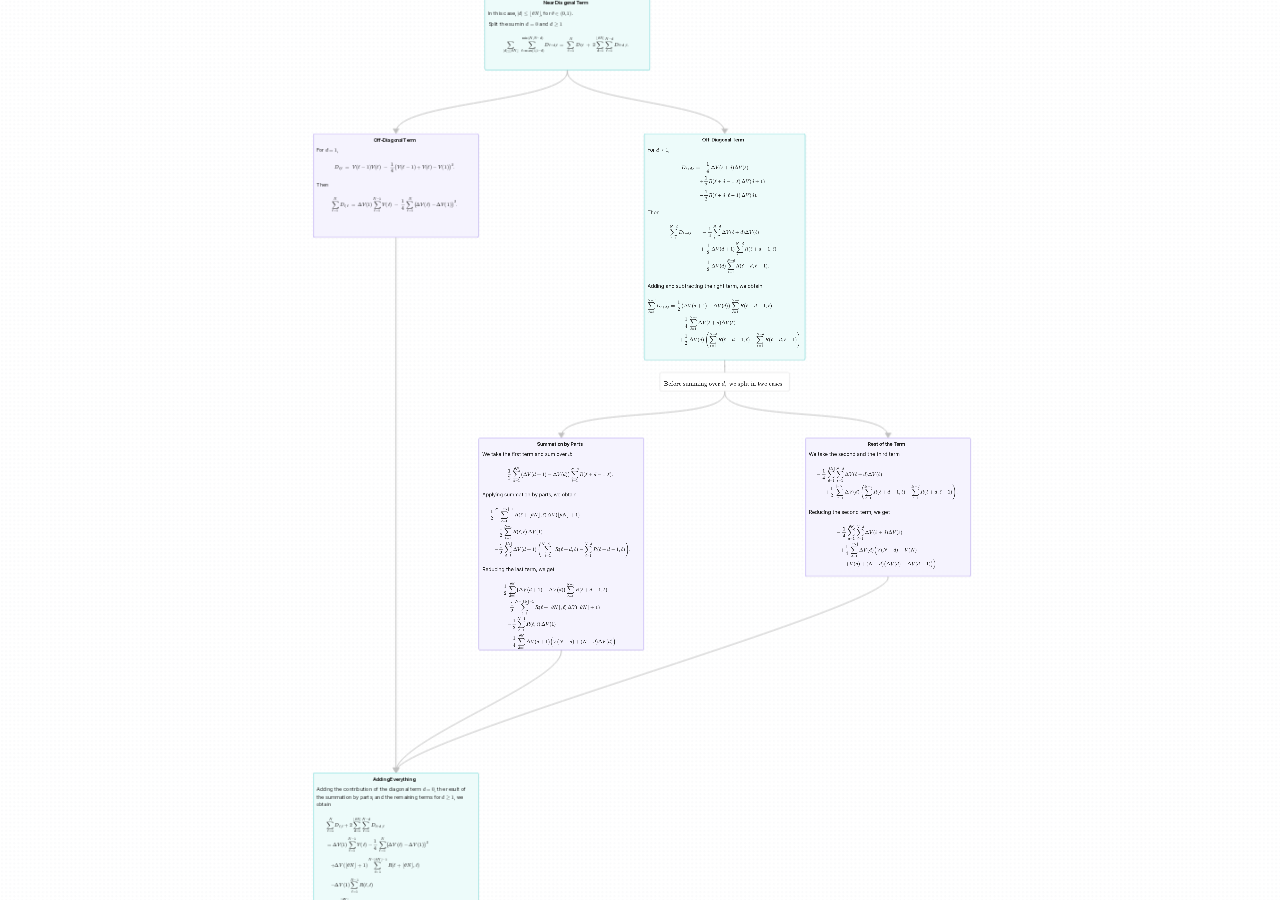
==== commit f3290c75: "Update interactive canvas" ====
--- a/docs/canvas/index.html
+++ b/docs/canvas/index.html
@@ -8,8 +8,8 @@
 <meta property="og:type" content="website">
 <meta property="og:url" content="treescheme-exaraman&amp;glynn.html">
 <meta property="og:image" content="undefined">
-<meta charset="UTF-8"><meta property="og:site_name" content="Vault Obs Sync"><meta name="viewport" content="width=device-width, initial-scale=1.0, user-scalable=yes, minimum-scale=1.0, maximum-scale=5.0"><link rel="alternate" type="application/rss+xml" title="RSS Feed" href="site-lib/rss.xml"><script async="" id="webpage-script" src="site-lib/scripts/webpage.js" onload="this.onload=null;this.setAttribute(&quot;loaded&quot;, &quot;true&quot;)"></script><script async="" id="graph-wasm-script" src="site-lib/scripts/graph-wasm.js" onload="this.onload=null;this.setAttribute(&quot;loaded&quot;, &quot;true&quot;)"></script><script async="" id="graph-render-worker-script" src="site-lib/scripts/graph-render-worker.js" onload="this.onload=null;this.setAttribute(&quot;loaded&quot;, &quot;true&quot;)"></script><link rel="icon" href="site-lib/media/favicon.png"><link rel="stylesheet" href="site-lib/styles/obsidian.css"><link rel="stylesheet" href="site-lib/styles/theme.css"><link rel="preload" href="site-lib/styles/global-variable-styles.css" as="style" onload="this.onload=null;this.rel='stylesheet'"><noscript><link rel="stylesheet" href="site-lib/styles/global-variable-styles.css"></noscript><link rel="preload" href="site-lib/styles/main-styles.css" as="style" onload="this.onload=null;this.rel='stylesheet'"><noscript><link rel="stylesheet" href="site-lib/styles/main-styles.css"></noscript><style>body{--line-width:40em;--line-width-adaptive:40em;--file-line-width:40em;--sidebar-width:min(20em, 80vw);--collapse-arrow-size:11px;--tree-vertical-spacing:1.3em;--sidebar-margin:12px}:root{background-color:#202124}.sidebar{height:100%;font-size:14px;z-index:10;min-width:calc(var(--sidebar-width) + var(--divider-width-hover));max-width:calc(var(--sidebar-width) + var(--divider-width-hover));position:relative;overflow:hidden;overflow:clip;transition:min-width ease-in-out,max-width ease-in-out;transition-duration:.2s;contain:size}#left-sidebar{left:0}#right-sidebar{right:0}.sidebar.is-collapsed{min-width:0;max-width:0}.sidebar.floating{position:absolute}.sidebar .leaf-content{height:100%;min-width:calc(var(--sidebar-width) - var(--divider-width-hover));top:0;padding:var(--sidebar-margin);padding-top:4em;line-height:var(--line-height-tight);background-color:var(--background-secondary);transition:background-color,border-right,border-left,box-shadow;transition-duration:var(--color-fade-speed);transition-timing-function:ease-in-out;position:absolute;display:flex;flex-direction:column}.sidebar:not(.is-collapsed) .leaf-content{min-width:calc(max(100%,var(--sidebar-width)) - 3px);max-width:calc(max(100%,var(--sidebar-width)) - 3px)}#left-sidebar-content{left:0;border-top-right-radius:var(--radius-l);border-bottom-right-radius:var(--radius-l)}#right-sidebar-content{right:0;border-top-left-radius:var(--radius-l);border-bottom-left-radius:var(--radius-l)}.sidebar #left-sidebar-content,.sidebar #right-sidebar-content{contain:none!important;container-type:normal!important;animation:none!important}.sidebar:has(.leaf-content:empty):has(.topbar-content:empty){display:none}.sidebar-topbar{height:calc(2.3em + 2 * var(--sidebar-margin));width:var(--sidebar-width);padding:var(--sidebar-margin);z-index:1;position:fixed;display:flex;align-items:center;transition:width ease-in-out;transition-duration:inherit}.sidebar.is-collapsed .sidebar-topbar{width:calc(2.3em + var(--sidebar-margin) * 2)}.sidebar .sidebar-topbar.is-collapsed{width:0}#left-sidebar .sidebar-topbar{left:0;flex-direction:row;border-top-right-radius:var(--radius-l)}#right-sidebar .sidebar-topbar{right:0;flex-direction:row-reverse;border-top-left-radius:var(--radius-l)}#left-sidebar .topbar-content{margin-right:calc(2.3em + var(--sidebar-margin));flex-direction:row}#right-sidebar .topbar-content{margin-left:calc(2.3em + var(--sidebar-margin));flex-direction:row-reverse}.topbar-content{overflow:hidden visible;overflow:clip visible;width:100%;height:100%;display:flex;align-items:center;transition:inherit}.sidebar.is-collapsed .topbar-content{width:0;transition:inherit}.clickable-icon.sidebar-collapse-icon{background-color:transparent;color:var(--icon-color-focused);padding:2px!important;margin:0!important;height:100%!important;width:2.3em!important;margin-inline:0.14em!important;position:absolute}#left-sidebar .clickable-icon.sidebar-collapse-icon{transform:rotateY(180deg);right:var(--sidebar-margin)}#right-sidebar .clickable-icon.sidebar-collapse-icon{transform:rotateY(180deg);left:var(--sidebar-margin)}.clickable-icon.sidebar-collapse-icon svg.svg-icon{width:100%;height:100%}.feature-title{margin-left:1px;text-transform:uppercase;letter-spacing:.06em;margin-top:.75em;margin-bottom:.75em}.feature-header{display:flex;align-items:center;padding-top:0;font-size:1em;padding-left:0}body.floating-sidebars .sidebar{position:absolute}body{transition:background-color var(--color-fade-speed) ease-in-out}#navbar:not(:empty){display:flex;align-items:center;justify-content:space-between;padding:.5em 1em;width:100%}#main{display:flex;flex-direction:column;height:100%;width:100%;align-items:stretch;justify-content:center}#main-horizontal{display:flex;flex-direction:row;flex-grow:1;width:100%;align-items:stretch;justify-content:center}#center-content{flex-basis:100%;max-width:100%;width:100%;height:100%;display:flex;flex-direction:column;align-items:center;transition:opacity .2s ease-in-out;contain:inline-size}.hide{opacity:0!important;transition:opacity .2s ease-in-out;pointer-events:none}#center-content>.obsidian-document{padding-left:2em;padding-right:1em;margin-bottom:0;width:100%;width:-webkit-fill-available;width:-moz-available;width:fill-available;transition:background-color var(--color-fade-speed) ease-in-out;border-top-right-radius:var(--window-radius,var(--radius-m));border-top-left-radius:var(--window-radius,var(--radius-m));overflow-x:hidden!important;overflow-y:auto!important;display:flex!important;flex-direction:column!important;align-items:center!important;contain:inline-size}body #center-content>.obsidian-document>.markdown-preview-sizer{padding-bottom:80vh;width:100%;max-width:var(--line-width);flex-basis:var(--line-width);transition:background-color var(--color-fade-speed) ease-in-out;contain:inline-size}#center-content>.obsidian-document>div{width:100%!important;transition:background-color var(--color-fade-speed) ease-in-out;contain:inline-size}#center-content>.obsidian-document:not([data-type=markdown]).embed{display:flex;padding:1em;height:100%;width:100%;align-items:center;justify-content:center}#center-content>.obsidian-document:not([data-type=markdown]).embed>*{max-width:100%;max-height:100%;object-fit:contain}:not(h1,h2,h3,h4,h5,h6,li):has(> :is(.math,table)){overflow-x:auto!important}#center-content>.obsidian-document:not([data-type=markdown]){overflow-x:auto;contain:content;padding:0;margin:0;height:100%}.obsidian-document[data-type=attachment]{display:flex;flex-direction:column;align-items:center;justify-content:center;height:100%;width:100%}.obsidian-document[data-type=attachment]>*{outline:0;border:none;box-shadow:none}.obsidian-document[data-type=attachment] :is(img){max-width:90%;max-height:90%;object-fit:contain}.obsidian-document[data-type=attachment]>:is(audio){width:100%;max-width:min(90%,var(--line-width))}.obsidian-document[data-type=attachment]>:is(embed,iframe,video){width:100%;height:100%;max-width:100%;max-height:100%;object-fit:contain}.canvas-wrapper>:is(.header,.footer){z-index:100;position:absolute;display:flex;justify-content:center;flex-direction:column;width:100%;align-items:center}.scroll-highlight{position:absolute;width:100%;height:100%;pointer-events:none;z-index:1000;background-color:hsla(var(--color-accent-hsl),.25);opacity:0;padding:1em;inset:50%;translate:-50% -50%;border-radius:var(--radius-s)}</style><script defer="">async function loadIncludes(){let e=document.querySelectorAll("link[itemprop='include']");for(const t of e){let e=t.getAttribute("href");try{let o="";if(e.startsWith("https:")||e.startsWith("http:")||"file:"!=window.location.protocol){const n=await fetch(e);if(!n.ok){console.log("Could not include file: "+e),t?.remove();continue}o=await n.text()}else{const t=document.getElementById(btoa(encodeURI(e)));if(t){const e=JSON.parse(decodeURI(atob(t.getAttribute("value")??"")));o=e?.data??""}}let n=document.createRange().createContextualFragment(o);t.before(n),t.remove(),console.log("Included text: "+o),console.log("Included file: "+e)}catch(o){t?.remove(),console.log("Could not include file: "+e,o);continue}}}document.addEventListener("DOMContentLoaded",(()=>{loadIncludes()}));let isFileProtocol="file:"==location.protocol;function waitLoadScripts(e,t){let o=e.map((e=>document.getElementById(e+"-script")));!function e(n){let l=o[n],c=n+1;l?(l&&"true"!=l.getAttribute("loaded")||n<o.length&&e(c),n<o.length&&l.addEventListener("load",(()=>e(c)))):n<o.length?e(c):t()}(0)}</script></head><body class="publish css-settings-manager show-inline-title show-ribbon is-focused"><script defer="">let theme=localStorage.getItem("theme")||(window.matchMedia("(prefers-color-scheme: dark)").matches?"dark":"light");"dark"==theme?(document.body.classList.add("theme-dark"),document.body.classList.remove("theme-light")):(document.body.classList.add("theme-light"),document.body.classList.remove("theme-dark")),window.innerWidth<480?document.body.classList.add("is-phone"):window.innerWidth<768?document.body.classList.add("is-tablet"):window.innerWidth<1024?document.body.classList.add("is-small-screen"):document.body.classList.add("is-large-screen")</script><div class="parsed-feature-container" style="display: contents;"><link itemprop="include" href="site-lib/html/custom-head-content-content.html"></div><div id="main"><div id="navbar"></div><div id="main-horizontal"><div id="left-content" class="leaf" style="--sidebar-width: var(--sidebar-width-left);"><div id="left-sidebar" class="sidebar"><div class="sidebar-handle"></div><div class="sidebar-topbar"><div class="topbar-content"><div id="search-container"><div id="search-wrapper"><input enterkeyhint="search" type="search" spellcheck="false" placeholder="Search..."><div aria-label="Clear search" id="search-clear-button"></div></div></div></div><div class="clickable-icon sidebar-collapse-icon"><svg xmlns="http://www.w3.org/2000/svg" width="100%" height="100%" viewBox="0 0 24 24" fill="none" stroke="currentColor" stroke-width="3" stroke-linecap="round" stroke-linejoin="round" class="svg-icon"><path d="M21 3H3C1.89543 3 1 3.89543 1 5V19C1 20.1046 1.89543 21 3 21H21C22.1046 21 23 20.1046 23 19V5C23 3.89543 22.1046 3 21 3Z"></path><path d="M10 4V20"></path><path d="M4 7H7"></path><path d="M4 10H7"></path><path d="M4 13H7"></path></svg></div></div><div class="sidebar-content-wrapper"><div id="left-sidebar-content" class="leaf-content"><link itemprop="include" href="site-lib/html/file-tree-content.html"></div></div><script defer="">let ls = document.querySelector("#left-sidebar"); ls.classList.toggle("is-collapsed", window.innerWidth < 768); ls.style.setProperty("--sidebar-width", localStorage.getItem("sidebar-left-width"));</script></div></div><div id="center-content" class="leaf"><div class="view-content obsidian-document" data-type="canvas"><style id="MJX-CHTML-styles">mjx-c.mjx-c57::before{padding:.683em 1.028em .022em 0;content:"W"}mjx-c.mjx-c68::before{padding:.694em .556em 0 0;content:"h"}mjx-c.mjx-c5B.TEX-S4::before{padding:1.75em .583em 1.249em 0;content:"["}mjx-c.mjx-c5D.TEX-S4::before{padding:1.75em .583em 1.249em 0;content:"]"}.mjx-stretched mjx-c.mjx-c2013::before{content:"–"}mjx-stretchy-h.mjx-c2013 mjx-ext mjx-c::before{content:"–";padding:.285em 0 0}mjx-c.mjx-c22C5::before{padding:.31em .278em 0 0;content:"⋅"}mjx-c.mjx-c1D700.TEX-I::before{padding:.452em .466em .022em 0;content:"ε"}mjx-c.mjx-c2006::before{padding:0 .167em 0 0;content:""}mjx-c.mjx-c2211.TEX-S1::before{padding:.75em 1.056em .25em 0;content:"∑"}mjx-c.mjx-c27F6::before{padding:.511em 1.638em .011em 0;content:"⟶"}mjx-c.mjx-c1D7CF.TEX-B::before{padding:.655em .575em 0 0;content:"1"}mjx-c.mjx-c1D463.TEX-I::before{padding:.443em .485em .011em 0;content:"v"}mjx-c.mjx-c2DC.TEX-S2::before{padding:.75em 1em 0 0;content:"˜"}mjx-c.mjx-c53::before{padding:.705em .556em .022em 0;content:"S"}mjx-c.mjx-c41::before{padding:.716em .75em 0 0;content:"A"}mjx-c.mjx-c1D431.TEX-B::before{padding:.444em .607em 0 0;content:"x"}mjx-mlabeledtr{display:table-row;text-align:left}mjx-mlabeledtr[rowalign=top]>mjx-mtd{vertical-align:top}mjx-mlabeledtr[rowalign=center]>mjx-mtd{vertical-align:middle}mjx-mlabeledtr[rowalign=bottom]>mjx-mtd{vertical-align:bottom}mjx-mlabeledtr[rowalign=baseline]>mjx-mtd{vertical-align:baseline}mjx-mlabeledtr[rowalign=axis]>mjx-mtd{vertical-align:.25em}mjx-c.mjx-c1D439.TEX-I::before{padding:.68em .749em 0 0;content:"F"}mjx-c.mjx-c1D44D.TEX-I::before{padding:.683em .723em 0 0;content:"Z"}mjx-c.mjx-c1D44C.TEX-I::before{padding:.683em .763em 0 0;content:"Y"}mjx-c.mjx-c1D448.TEX-I::before{padding:.683em .767em .022em 0;content:"U"}mjx-c.mjx-c7B.TEX-S1::before{padding:.85em .583em .349em 0;content:"{"}mjx-c.mjx-c7D.TEX-S1::before{padding:.85em .583em .349em 0;content:"}"}mjx-c.mjx-c2209::before{padding:.716em .667em .215em 0;content:"∉"}mjx-c.mjx-c2D9::before{padding:.669em .5em 0 0;content:"˙"}mjx-c.mjx-c28.TEX-S3::before{padding:1.45em .736em .949em 0;content:"("}mjx-c.mjx-c29.TEX-S3::before{padding:1.45em .736em .949em 0;content:")"}mjx-c.mjx-c222B.TEX-S2::before{padding:1.36em .944em .862em 0;content:"∫"}mjx-c.mjx-c1D419.TEX-B::before{padding:.686em .703em 0 0;content:"Z"}mjx-c.mjx-c1D440.TEX-I::before{padding:.683em 1.051em 0 0;content:"M"}mjx-c.mjx-c1D460.TEX-I::before{padding:.442em .469em .01em 0;content:"s"}mjx-stretchy-v.mjx-c7C mjx-ext mjx-c::before{content:"∣";width:.333em}mjx-c.mjx-c1D6FD.TEX-I::before{padding:.705em .566em .194em 0;content:"β"}mjx-c.mjx-c3C::before{padding:.54em .778em .04em 0;content:"<"}mjx-stretchy-v.mjx-c2016 mjx-ext mjx-c::before{content:"∥";width:.556em}mjx-c.mjx-c2260::before{padding:.716em .778em .215em 0;content:"≠"}mjx-c.mjx-c2DC.TEX-S1::before{padding:.722em .556em 0 0;content:"˜"}mjx-c.mjx-c1D43E.TEX-I::before{padding:.683em .889em 0 0;content:"K"}mjx-c.mjx-cD7::before{padding:.491em .778em 0 0;content:"×"}mjx-c.mjx-c2297::before{padding:.583em .778em .083em 0;content:"⊗"}mjx-c.mjx-c1D435.TEX-I::before{padding:.683em .759em 0 0;content:"B"}mjx-c.mjx-c27FA::before{padding:.525em 1.858em .024em 0;content:"⟺"}mjx-c.mjx-c1D459.TEX-I::before{padding:.694em .298em .011em 0;content:"l"}mjx-c.mjx-c79::before{padding:.431em .528em .204em 0;content:"y"}mjx-c.mjx-c42::before{padding:.683em .708em 0 0;content:"B"}mjx-c.mjx-c65::before{padding:.448em .444em .011em 0;content:"e"}mjx-c.mjx-c66::before{padding:.705em .372em 0 0;content:"f"}mjx-c.mjx-c6F::before{padding:.448em .5em .01em 0;content:"o"}mjx-c.mjx-c72::before{padding:.442em .392em 0 0;content:"r"}mjx-c.mjx-c20::before{padding:0 .25em 0 0;content:" "}mjx-c.mjx-c73::before{padding:.448em .394em .011em 0;content:"s"}mjx-c.mjx-c75::before{padding:.442em .556em .011em 0;content:"u"}mjx-c.mjx-c67::before{padding:.453em .5em .206em 0;content:"g"}mjx-c.mjx-c76::before{padding:.431em .528em .011em 0;content:"v"}mjx-c.mjx-cA0::before{padding:0 .25em 0 0;content:" "}mjx-c.mjx-c77::before{padding:.431em .722em .011em 0;content:"w"}mjx-c.mjx-c70::before{padding:.442em .556em .194em 0;content:"p"}mjx-c.mjx-c6C::before{padding:.694em .278em 0 0;content:"l"}mjx-c.mjx-c74::before{padding:.615em .389em .01em 0;content:"t"}mjx-c.mjx-c63::before{padding:.448em .444em .011em 0;content:"c"}mjx-c.mjx-c1D438.TEX-I::before{padding:.68em .764em 0 0;content:"E"}mjx-c.mjx-c1D462.TEX-I::before{padding:.442em .572em .011em 0;content:"u"}mjx-c.mjx-c1D461.TEX-I::before{padding:.626em .361em .011em 0;content:"t"}mjx-c.mjx-c1D45C.TEX-I::before{padding:.441em .485em .011em 0;content:"o"}mjx-c.mjx-c2225::before{padding:.75em .5em .25em 0;content:"∥"}mjx-c.mjx-c1D45E.TEX-I::before{padding:.442em .46em .194em 0;content:"q"}mjx-c.mjx-c2272.TEX-A::before{padding:.732em .778em .228em 0;content:"≲"}mjx-munderover{display:inline-block;text-align:left}mjx-munderover:not([limits=false]){padding-top:.1em}mjx-munderover:not([limits=false])>*{display:block}mjx-mtext{display:inline-block;text-align:left}mjx-mover{display:inline-block;text-align:left}mjx-mover:not([limits=false]){padding-top:.1em}mjx-mover:not([limits=false])>*{display:block;text-align:left}mjx-mfrac{display:inline-block;text-align:left}mjx-frac{display:inline-block;vertical-align:.17em;padding:0 .22em}mjx-frac[type="d"]{vertical-align:.04em}mjx-frac[delims]{padding:0 .1em}mjx-frac[atop]{padding:0 .12em}mjx-frac[atop][delims]{padding:0}mjx-dtable{display:inline-table;width:100%}mjx-dtable>*{font-size:2000%}mjx-dbox{display:block;font-size:5%}mjx-num{display:block;text-align:center}mjx-den{display:block;text-align:center}mjx-mfrac[bevelled]>mjx-num{display:inline-block}mjx-mfrac[bevelled]>mjx-den{display:inline-block}mjx-den[align=right],mjx-num[align=right]{text-align:right}mjx-den[align=left],mjx-num[align=left]{text-align:left}mjx-nstrut{display:inline-block;height:.054em;width:0;vertical-align:-.054em}mjx-nstrut[type="d"]{height:.217em;vertical-align:-.217em}mjx-dstrut{display:inline-block;height:.505em;width:0}mjx-dstrut[type="d"]{height:.726em}mjx-line{display:block;box-sizing:border-box;min-height:1px;height:.06em;border-top:.06em solid;margin:.06em -.1em;overflow:hidden}mjx-line[type="d"]{margin:.18em -.1em}mjx-mtable{display:inline-block;text-align:center;vertical-align:.25em;position:relative;box-sizing:border-box;border-spacing:0px;border-collapse:collapse}mjx-mstyle[size="s"] mjx-mtable{vertical-align:.354em}mjx-labels{position:absolute;left:0;top:0}mjx-table{display:inline-block;vertical-align:-.5ex;box-sizing:border-box}mjx-table>mjx-itable{vertical-align:middle;text-align:left;box-sizing:border-box}mjx-labels>mjx-itable{position:absolute;top:0}mjx-mtable[justify=left]{text-align:left}mjx-mtable[justify=right]{text-align:right}mjx-mtable[justify=left][side=left]{padding-right:0!important}mjx-mtable[justify=left][side=right]{padding-left:0!important}mjx-mtable[justify=right][side=left]{padding-right:0!important}mjx-mtable[justify=right][side=right]{padding-left:0!important}mjx-mtable[align]{vertical-align:baseline}mjx-mtable[align=top]>mjx-table{vertical-align:top}mjx-mtable[align=bottom]>mjx-table{vertical-align:bottom}mjx-mtable[side=right] mjx-labels{min-width:100%}mjx-mtr{display:table-row;text-align:left}mjx-mtr[rowalign=top]>mjx-mtd{vertical-align:top}mjx-mtr[rowalign=center]>mjx-mtd{vertical-align:middle}mjx-mtr[rowalign=bottom]>mjx-mtd{vertical-align:bottom}mjx-mtr[rowalign=baseline]>mjx-mtd{vertical-align:baseline}mjx-mtr[rowalign=axis]>mjx-mtd{vertical-align:.25em}mjx-mtd{display:table-cell;text-align:center;padding:.215em .4em}mjx-mtd:first-child{padding-left:0}mjx-mtd:last-child{padding-right:0}mjx-mtable>*>mjx-itable>:first-child>mjx-mtd{padding-top:0}mjx-mtable>*>mjx-itable>:last-child>mjx-mtd{padding-bottom:0}mjx-tstrut{display:inline-block;height:1em;vertical-align:-.25em}mjx-labels[align=left]>mjx-mtr>mjx-mtd{text-align:left}mjx-labels[align=right]>mjx-mtr>mjx-mtd{text-align:right}mjx-mtd[extra]{padding:0}mjx-mtd[rowalign=top]{vertical-align:top}mjx-mtd[rowalign=center]{vertical-align:middle}mjx-mtd[rowalign=bottom]{vertical-align:bottom}mjx-mtd[rowalign=baseline]{vertical-align:baseline}mjx-mtd[rowalign=axis]{vertical-align:.25em}mjx-munder{display:inline-block;text-align:left}mjx-over{text-align:left}mjx-munder:not([limits=false]){display:inline-table}mjx-munder>mjx-row{text-align:left}mjx-under{padding-bottom:.1em}mjx-stretchy-v.mjx-c5B mjx-beg mjx-c::before{content:"⎡";padding:1.154em .667em .645em 0}mjx-stretchy-v.mjx-c5B mjx-ext mjx-c::before{content:"⎢";width:.667em}mjx-stretchy-v.mjx-c5B mjx-end mjx-c::before{content:"⎣";padding:1.155em .667em .644em 0}mjx-stretchy-v.mjx-c5B>mjx-end{margin-top:-1.799em}mjx-stretchy-v.mjx-c5B>mjx-ext{border-top-width:1.769em;border-bottom-width:1.769em}mjx-stretchy-v.mjx-c5D mjx-beg mjx-c::before{content:"⎤";padding:1.154em .667em .645em 0}mjx-stretchy-v.mjx-c5D mjx-ext mjx-c::before{content:"⎥";width:.667em}mjx-stretchy-v.mjx-c5D mjx-end mjx-c::before{content:"⎦";padding:1.155em .667em .644em 0}mjx-stretchy-v.mjx-c5D>mjx-end{margin-top:-1.799em}mjx-stretchy-v.mjx-c5D>mjx-ext{border-top-width:1.769em;border-bottom-width:1.769em}mjx-c.mjx-c1D441.TEX-I::before{padding:.683em .888em 0 0;content:"N"}mjx-c.mjx-c1D45B.TEX-I::before{padding:.442em .6em .011em 0;content:"n"}mjx-c.mjx-c3D::before{padding:.583em .778em .082em 0;content:"="}mjx-c.mjx-c2211.TEX-S2::before{padding:.95em 1.444em .45em 0;content:"∑"}mjx-c.mjx-c5D::before{padding:.75em .278em .25em 0;content:"]"}mjx-c.mjx-c2265::before{padding:.636em .778em .138em 0;content:"≥"}mjx-c.mjx-c1D458.TEX-I::before{padding:.694em .521em .011em 0;content:"k"}mjx-c.mjx-c1D6FF.TEX-I::before{padding:.717em .444em .01em 0;content:"δ"}mjx-c.mjx-c1D53C.TEX-A::before{padding:.683em .667em 0 0;content:"E"}mjx-c.mjx-c5B.TEX-S2::before{padding:1.15em .472em .649em 0;content:"["}mjx-c.mjx-c5D.TEX-S2::before{padding:1.15em .472em .649em 0;content:"]"}mjx-c.mjx-c1D44B.TEX-I::before{padding:.683em .852em 0 0;content:"X"}mjx-c.mjx-c1D45D.TEX-I::before{padding:.442em .503em .194em 0;content:"p"}mjx-c.mjx-c1D45A.TEX-I::before{padding:.442em .878em .011em 0;content:"m"}mjx-c.mjx-c210E.TEX-I::before{padding:.694em .576em .011em 0;content:"h"}mjx-c.mjx-c2115.TEX-A::before{padding:.683em .722em .02em 0;content:"N"}mjx-c.mjx-c2026::before{padding:.12em 1.172em 0 0;content:"…"}mjx-c.mjx-c61::before{padding:.448em .5em .011em 0;content:"a"}mjx-c.mjx-c6E::before{padding:.442em .556em 0 0;content:"n"}mjx-c.mjx-c64::before{padding:.694em .556em .011em 0;content:"d"}mjx-c.mjx-c1D45F.TEX-I::before{padding:.442em .451em .011em 0;content:"r"}mjx-c.mjx-c2113::before{padding:.705em .417em .02em 0;content:"ℓ"}mjx-c.mjx-c1D451.TEX-I::before{padding:.694em .52em .01em 0;content:"d"}mjx-c.mjx-c1D449.TEX-I::before{padding:.683em .769em .022em 0;content:"V"}mjx-c.mjx-c5B.TEX-S1::before{padding:.85em .417em .349em 0;content:"["}mjx-c.mjx-c1D446.TEX-I::before{padding:.705em .645em .022em 0;content:"S"}mjx-c.mjx-c5D.TEX-S1::before{padding:.85em .417em .349em 0;content:"]"}mjx-c.mjx-c1D445.TEX-I::before{padding:.683em .759em .021em 0;content:"R"}mjx-c.mjx-c394::before{padding:.716em .833em 0 0;content:"Δ"}mjx-c.mjx-c28.TEX-S4::before{padding:1.75em .792em 1.249em 0;content:"("}mjx-c.mjx-c29.TEX-S4::before{padding:1.75em .792em 1.249em 0;content:")"}mjx-c.mjx-c1D43B.TEX-I::before{padding:.683em .888em 0 0;content:"H"}mjx-c.mjx-c1D434.TEX-I::before{padding:.716em .75em 0 0;content:"A"}mjx-c.mjx-c28.TEX-S1::before{padding:.85em .458em .349em 0;content:"("}mjx-c.mjx-c29.TEX-S1::before{padding:.85em .458em .349em 0;content:")"}mjx-c.mjx-c1D436.TEX-I::before{padding:.705em .76em .022em 0;content:"C"}mjx-c.mjx-c2264::before{padding:.636em .778em .138em 0;content:"≤"}mjx-c.mjx-c34::before{padding:.677em .5em 0 0;content:"4"}mjx-c.mjx-c5B::before{padding:.75em .278em .25em 0;content:"["}mjx-c.mjx-c224D::before{padding:.484em .778em 0 0;content:"≍"}mjx-c.mjx-c7C::before{padding:.75em .278em .249em 0;content:"|"}mjx-c.mjx-c1D437.TEX-I::before{padding:.683em .828em 0 0;content:"D"}mjx-c.mjx-c1D703.TEX-I::before{padding:.705em .469em .01em 0;content:"θ"}mjx-c.mjx-c230A::before{padding:.75em .444em .25em 0;content:"⌊"}mjx-c.mjx-c230B::before{padding:.75em .444em .25em 0;content:"⌋"}mjx-c.mjx-c6D::before{padding:.442em .833em 0 0;content:"m"}mjx-c.mjx-c69::before{padding:.669em .278em 0 0;content:"i"}mjx-c.mjx-c78::before{padding:.431em .528em 0 0;content:"x"}mjx-c.mjx-c1D447.TEX-I::before{padding:.677em .704em 0 0;content:"T"}mjx-c.mjx-c1D44E.TEX-I::before{padding:.441em .529em .01em 0;content:"a"}mjx-c.mjx-c1D44F.TEX-I::before{padding:.694em .429em .011em 0;content:"b"}mjx-container[jax=CHTML]{line-height:0}mjx-container [space="1"]{margin-left:.111em}mjx-container [space="2"]{margin-left:.167em}mjx-container [space="3"]{margin-left:.222em}mjx-container [space="4"]{margin-left:.278em}mjx-container [space="5"]{margin-left:.333em}mjx-container [rspace="1"]{margin-right:.111em}mjx-container [rspace="2"]{margin-right:.167em}mjx-container [rspace="3"]{margin-right:.222em}mjx-container [rspace="4"]{margin-right:.278em}mjx-container [rspace="5"]{margin-right:.333em}mjx-container [size="s"]{font-size:70.7%}mjx-container [size=ss]{font-size:50%}mjx-container [size=Tn]{font-size:60%}mjx-container [size=sm]{font-size:85%}mjx-container [size=lg]{font-size:120%}mjx-container [size=Lg]{font-size:144%}mjx-container [size=LG]{font-size:173%}mjx-container [size=hg]{font-size:207%}mjx-container [size=HG]{font-size:249%}mjx-container [width=full]{width:100%}mjx-box{display:inline-block}mjx-block{display:block}mjx-itable{display:inline-table}mjx-row{display:table-row}mjx-row>*{display:table-cell}mjx-mtext{display:inline-block}mjx-mstyle{display:inline-block}mjx-merror{display:inline-block;color:red;background-color:#ff0}mjx-mphantom{visibility:hidden}mjx-assistive-mml{top:0;left:0;clip:rect(1px,1px,1px,1px);user-select:none;position:absolute!important;padding:1px 0 0!important;border:0!important;display:block!important;width:auto!important;overflow:hidden!important}mjx-assistive-mml[display=block]{width:100%!important}mjx-math{display:inline-block;text-align:left;line-height:0;text-indent:0;font-style:normal;font-weight:400;font-size:100%;font-size-adjust:none;letter-spacing:normal;border-collapse:collapse;overflow-wrap:normal;word-spacing:normal;white-space:nowrap;direction:ltr;padding:1px 0}mjx-container[jax=CHTML][display=true]{display:block;text-align:center;margin:1em 0}mjx-container[jax=CHTML][display=true][width=full]{display:flex}mjx-container[jax=CHTML][display=true] mjx-math{padding:0}mjx-container[jax=CHTML][justify=left]{text-align:left}mjx-container[jax=CHTML][justify=right]{text-align:right}mjx-mi{display:inline-block;text-align:left}mjx-c{display:inline-block}mjx-utext{display:inline-block;padding:.75em 0 .2em}mjx-mo{display:inline-block;text-align:left}mjx-stretchy-h{display:inline-table;width:100%}mjx-stretchy-h>*{display:table-cell;width:0}mjx-stretchy-h>*>mjx-c{display:inline-block;transform:scaleX(1)}mjx-stretchy-h>*>mjx-c::before{display:inline-block;width:initial}mjx-stretchy-h>mjx-ext{overflow:clip visible;width:100%}mjx-stretchy-h>mjx-ext>mjx-c::before{transform:scaleX(500)}mjx-stretchy-h>mjx-ext>mjx-c{width:0}mjx-stretchy-h>mjx-beg>mjx-c{margin-right:-.1em}mjx-stretchy-h>mjx-end>mjx-c{margin-left:-.1em}mjx-stretchy-v{display:inline-block}mjx-stretchy-v>*{display:block}mjx-stretchy-v>mjx-beg{height:0}mjx-stretchy-v>mjx-end>mjx-c{display:block}mjx-stretchy-v>*>mjx-c{transform:scaleY(1);transform-origin:left center;overflow:hidden}mjx-stretchy-v>mjx-ext{display:block;height:100%;box-sizing:border-box;border:0 solid transparent;overflow:visible clip}mjx-stretchy-v>mjx-ext>mjx-c::before{width:initial;box-sizing:border-box}mjx-stretchy-v>mjx-ext>mjx-c{transform:scaleY(500) translateY(.075em);overflow:visible}mjx-mark{display:inline-block;height:0}mjx-texatom{display:inline-block;text-align:left}mjx-mn{display:inline-block;text-align:left}mjx-msubsup{display:inline-block;text-align:left}mjx-script{display:inline-block;padding-right:.05em;padding-left:.033em}mjx-script>mjx-spacer{display:block}mjx-msub{display:inline-block;text-align:left}mjx-mspace{display:inline-block;text-align:left}mjx-mrow{display:inline-block;text-align:left}mjx-msup{display:inline-block;text-align:left}mjx-c::before{display:block;width:0}.MJX-TEX{font-family:MJXZERO,MJXTEX}.TEX-B{font-family:MJXZERO,MJXTEX-B}.TEX-I{font-family:MJXZERO,MJXTEX-I}.TEX-MI{font-family:MJXZERO,MJXTEX-MI}.TEX-BI{font-family:MJXZERO,MJXTEX-BI}.TEX-S1{font-family:MJXZERO,MJXTEX-S1}.TEX-S2{font-family:MJXZERO,MJXTEX-S2}.TEX-S3{font-family:MJXZERO,MJXTEX-S3}.TEX-S4{font-family:MJXZERO,MJXTEX-S4}.TEX-A{font-family:MJXZERO,MJXTEX-A}.TEX-C{font-family:MJXZERO,MJXTEX-C}.TEX-CB{font-family:MJXZERO,MJXTEX-CB}.TEX-FR{font-family:MJXZERO,MJXTEX-FR}.TEX-FRB{font-family:MJXZERO,MJXTEX-FRB}.TEX-SS{font-family:MJXZERO,MJXTEX-SS}.TEX-SSB{font-family:MJXZERO,MJXTEX-SSB}.TEX-SSI{font-family:MJXZERO,MJXTEX-SSI}.TEX-SC{font-family:MJXZERO,MJXTEX-SC}.TEX-T{font-family:MJXZERO,MJXTEX-T}.TEX-V{font-family:MJXZERO,MJXTEX-V}.TEX-VB{font-family:MJXZERO,MJXTEX-VB}mjx-stretchy-h mjx-c,mjx-stretchy-v mjx-c{font-family:MJXZERO,MJXTEX-S1,MJXTEX-S4,MJXTEX,MJXTEX-A!important}@font-face{font-family:MJXZERO;src:url("site-lib/fonts/mathjax_zero.woff") format("woff")}@font-face{font-family:MJXTEX;src:url("site-lib/fonts/mathjax_main-regular.woff") format("woff")}@font-face{font-family:MJXTEX-B;src:url("site-lib/fonts/mathjax_main-bold.woff") format("woff")}@font-face{font-family:MJXTEX-I;src:url("site-lib/fonts/mathjax_math-italic.woff") format("woff")}@font-face{font-family:MJXTEX-MI;src:url("site-lib/fonts/mathjax_main-italic.woff") format("woff")}@font-face{font-family:MJXTEX-BI;src:url("site-lib/fonts/mathjax_math-bolditalic.woff") format("woff")}@font-face{font-family:MJXTEX-S1;src:url("site-lib/fonts/mathjax_size1-regular.woff") format("woff")}@font-face{font-family:MJXTEX-S2;src:url("site-lib/fonts/mathjax_size2-regular.woff") format("woff")}@font-face{font-family:MJXTEX-S3;src:url("site-lib/fonts/mathjax_size3-regular.woff") format("woff")}@font-face{font-family:MJXTEX-S4;src:url("site-lib/fonts/mathjax_size4-regular.woff") format("woff")}@font-face{font-family:MJXTEX-A;src:url("site-lib/fonts/mathjax_ams-regular.woff") format("woff")}@font-face{font-family:MJXTEX-C;src:url("site-lib/fonts/mathjax_calligraphic-regular.woff") format("woff")}@font-face{font-family:MJXTEX-CB;src:url("site-lib/fonts/mathjax_calligraphic-bold.woff") format("woff")}@font-face{font-family:MJXTEX-FR;src:url("site-lib/fonts/mathjax_fraktur-regular.woff") format("woff")}@font-face{font-family:MJXTEX-FRB;src:url("site-lib/fonts/mathjax_fraktur-bold.woff") format("woff")}@font-face{font-family:MJXTEX-SS;src:url("site-lib/fonts/mathjax_sansserif-regular.woff") format("woff")}@font-face{font-family:MJXTEX-SSB;src:url("site-lib/fonts/mathjax_sansserif-bold.woff") format("woff")}@font-face{font-family:MJXTEX-SSI;src:url("site-lib/fonts/mathjax_sansserif-italic.woff") format("woff")}@font-face{font-family:MJXTEX-SC;src:url("site-lib/fonts/mathjax_script-regular.woff") format("woff")}@font-face{font-family:MJXTEX-T;src:url("site-lib/fonts/mathjax_typewriter-regular.woff") format("woff")}@font-face{font-family:MJXTEX-V;src:url("site-lib/fonts/mathjax_vector-regular.woff") format("woff")}@font-face{font-family:MJXTEX-VB;src:url("site-lib/fonts/mathjax_vector-bold.woff") format("woff")}mjx-c.mjx-c1D457.TEX-I::before{padding:.661em .412em .204em 0;content:"j"}mjx-c.mjx-c2208::before{padding:.54em .667em .04em 0;content:"∈"}mjx-c.mjx-c2124.TEX-A::before{padding:.683em .667em 0 0;content:"Z"}mjx-c.mjx-c1D456.TEX-I::before{padding:.661em .345em .011em 0;content:"i"}mjx-c.mjx-c7B::before{padding:.75em .5em .25em 0;content:"{"}mjx-c.mjx-c31::before{padding:.666em .5em 0 0;content:"1"}mjx-c.mjx-c2C::before{padding:.121em .278em .194em 0;content:","}mjx-c.mjx-c32::before{padding:.666em .5em 0 0;content:"2"}mjx-c.mjx-c7D::before{padding:.75em .5em .25em 0;content:"}"}mjx-c.mjx-c28::before{padding:.75em .389em .25em 0;content:"("}mjx-c.mjx-c1D709.TEX-I::before{padding:.704em .438em .205em 0;content:"ξ"}mjx-c.mjx-c29::before{padding:.75em .389em .25em 0;content:")"}mjx-c.mjx-c2B::before{padding:.583em .778em .082em 0;content:"+"}mjx-c.mjx-c2E::before{padding:.12em .278em 0 0;content:"."}mjx-c.mjx-c2119.TEX-A::before{padding:.683em .611em 0 0;content:"P"}mjx-c.mjx-c28.TEX-S2::before{padding:1.15em .597em .649em 0;content:"("}mjx-c.mjx-c30::before{padding:.666em .5em .022em 0;content:"0"}mjx-c.mjx-c3E::before{padding:.54em .778em .04em 0;content:">"}mjx-c.mjx-c1D465.TEX-I::before{padding:.442em .572em .011em 0;content:"x"}mjx-c.mjx-c29.TEX-S2::before{padding:1.15em .597em .649em 0;content:")"}mjx-c.mjx-c223C::before{padding:.367em .778em 0 0;content:"∼"}mjx-c.mjx-c1D450.TEX-I::before{padding:.442em .433em .011em 0;content:"c"}mjx-c.mjx-c2212::before{padding:.583em .778em .082em 0;content:"−"}mjx-c.mjx-c1D6FC.TEX-I::before{padding:.442em .64em .011em 0;content:"α"}mjx-c.mjx-c1D43F.TEX-I::before{padding:.683em .681em 0 0;content:"L"}mjx-c.mjx-c2192::before{padding:.511em 1em .011em 0;content:"→"}mjx-c.mjx-c221E::before{padding:.442em 1em .011em 0;content:"∞"}mjx-c.mjx-c2F::before{padding:.75em .5em .25em 0;content:"/"}mjx-c.mjx-c33::before{padding:.665em .5em .022em 0;content:"3"}mjx-c.mjx-c3A::before{padding:.43em .278em 0 0;content:":"}mjx-c.mjx-c211D.TEX-A::before{padding:.683em .722em 0 0;content:"R"}</style><div class="canvas-wrapper node-insert-event" tabindex="-1" data-ignore-swipe="true" data-disable-font-size-relative-to-zoom="false" data-hide-background-grid-when-in-readonly="true" data-collapsible-groups-feature-enabled="true" data-collapsed-group-preview-on-drag="true" data-allow-floating-edge-creation="false" style="--zoom-multiplier: 3.2653805579032804;"><svg class="canvas-background"><pattern id="fc18cd0a818ff3f3" patternUnits="userSpaceOnUse" x="817.0152597402597" y="496.1215213358071" width="15.005565862708721" height="15.005565862708721"><circle cx="0.7" cy="0.7" r="0.7"></circle></pattern><rect x="0" y="0" width="100%" height="100%" fill="url(#fc18cd0a818ff3f3)"></rect></svg><div class="canvas-card-menu" style="z-index: 21;"><div class="canvas-card-menu-button mod-draggable" aria-label="Drag to add card" data-tooltip-position="top"><svg xmlns="http://www.w3.org/2000/svg" width="24" height="24" viewBox="0 0 24 24" fill="none" stroke="currentColor" stroke-width="2" stroke-linecap="round" stroke-linejoin="round" class="svg-icon lucide-sticky-note"><path d="M21 9a2.4 2.4 0 0 0-.706-1.706l-3.588-3.588A2.4 2.4 0 0 0 15 3H5a2 2 0 0 0-2 2v14a2 2 0 0 0 2 2h14a2 2 0 0 0 2-2z"></path><path d="M15 3v5a1 1 0 0 0 1 1h5"></path></svg></div><div class="canvas-card-menu-button mod-draggable" aria-label="Drag to add note from vault" data-tooltip-position="top"><svg xmlns="http://www.w3.org/2000/svg" width="24" height="24" viewBox="0 0 24 24" fill="none" stroke="currentColor" stroke-width="2" stroke-linecap="round" stroke-linejoin="round" class="svg-icon lucide-file-text"><path d="M6 22a2 2 0 0 1-2-2V4a2 2 0 0 1 2-2h8a2.4 2.4 0 0 1 1.704.706l3.588 3.588A2.4 2.4 0 0 1 20 8v12a2 2 0 0 1-2 2z"></path><path d="M14 2v5a1 1 0 0 0 1 1h5"></path><path d="M10 9H8"></path><path d="M16 13H8"></path><path d="M16 17H8"></path></svg></div><div class="canvas-card-menu-button mod-draggable" aria-label="Drag to add media from vault" data-tooltip-position="top"><svg xmlns="http://www.w3.org/2000/svg" width="24" height="24" viewBox="0 0 24 24" fill="none" stroke="currentColor" stroke-width="2" stroke-linecap="round" stroke-linejoin="round" class="svg-icon lucide-file-image"><path d="M6 22a2 2 0 0 1-2-2V4a2 2 0 0 1 2-2h8a2.4 2.4 0 0 1 1.704.706l3.588 3.588A2.4 2.4 0 0 1 20 8v12a2 2 0 0 1-2 2z"></path><path d="M14 2v5a1 1 0 0 0 1 1h5"></path><circle cx="10" cy="12" r="2"></circle><path d="m20 17-1.296-1.296a2.41 2.41 0 0 0-3.408 0L9 22"></path></svg></div><div id="new-slide" class="canvas-card-menu-button mod-draggable" aria-label="Drag to add slide" data-tooltip-position="top"><svg xmlns="http://www.w3.org/2000/svg" width="24" height="24" viewBox="0 0 24 24" fill="none" stroke="currentColor" stroke-width="2" stroke-linecap="round" stroke-linejoin="round" class="svg-icon lucide-gallery-vertical"><path d="M3 2h18"></path><rect x="3" y="6" width="18" height="12" rx="2"></rect><path d="M3 22h18"></path></svg></div><div id="create-group" class="canvas-card-menu-button mod-draggable" aria-label="Drag to add group" data-tooltip-position="top"><svg xmlns="http://www.w3.org/2000/svg" width="24" height="24" viewBox="0 0 24 24" fill="none" stroke="currentColor" stroke-width="2" stroke-linecap="round" stroke-linejoin="round" class="svg-icon lucide-group"><path d="M3 7V5c0-1.1.9-2 2-2h2"></path><path d="M17 3h2c1.1 0 2 .9 2 2v2"></path><path d="M21 17v2c0 1.1-.9 2-2 2h-2"></path><path d="M7 21H5c-1.1 0-2-.9-2-2v-2"></path><rect x="7" y="7" width="7" height="5" rx="1"></rect><rect x="10" y="12" width="7" height="5" rx="1"></rect></svg></div></div><div class="canvas-controls" style="z-index: 21;"><div class="canvas-control-group mod-raised"><div class="canvas-control-item" aria-label="Canvas settings" data-tooltip-position="left"><svg xmlns="http://www.w3.org/2000/svg" width="24" height="24" viewBox="0 0 24 24" fill="none" stroke="currentColor" stroke-width="2" stroke-linecap="round" stroke-linejoin="round" class="svg-icon lucide-settings"><path d="M9.671 4.136a2.34 2.34 0 0 1 4.659 0 2.34 2.34 0 0 0 3.319 1.915 2.34 2.34 0 0 1 2.33 4.033 2.34 2.34 0 0 0 0 3.831 2.34 2.34 0 0 1-2.33 4.033 2.34 2.34 0 0 0-3.319 1.915 2.34 2.34 0 0 1-4.659 0 2.34 2.34 0 0 0-3.32-1.915 2.34 2.34 0 0 1-2.33-4.033 2.34 2.34 0 0 0 0-3.831A2.34 2.34 0 0 1 6.35 6.051a2.34 2.34 0 0 0 3.319-1.915"></path><circle cx="12" cy="12" r="3"></circle></svg></div><div id="properties-button" class="canvas-control-item" aria-label="Properties" data-tooltip-position="left"><svg xmlns="http://www.w3.org/2000/svg" width="24" height="24" viewBox="0 0 24 24" fill="none" stroke="currentColor" stroke-width="2" stroke-linecap="round" stroke-linejoin="round" class="svg-icon lucide-info"><circle cx="12" cy="12" r="10"></circle><path d="M12 16v-4"></path><path d="M12 8h.01"></path></svg></div></div><div class="canvas-control-group mod-raised"><div class="canvas-control-item" aria-label="Zoom in" data-tooltip-position="left"><svg xmlns="http://www.w3.org/2000/svg" width="24" height="24" viewBox="0 0 24 24" fill="none" stroke="currentColor" stroke-width="2" stroke-linecap="round" stroke-linejoin="round" class="svg-icon lucide-plus"><path d="M5 12h14"></path><path d="M12 5v14"></path></svg></div><div class="canvas-control-item" aria-label="Reset zoom" data-tooltip-position="left"><svg xmlns="http://www.w3.org/2000/svg" width="24" height="24" viewBox="0 0 24 24" fill="none" stroke="currentColor" stroke-width="2" stroke-linecap="round" stroke-linejoin="round" class="svg-icon lucide-rotate-cw"><path d="M21 12a9 9 0 1 1-9-9c2.52 0 4.93 1 6.74 2.74L21 8"></path><path d="M21 3v5h-5"></path></svg></div><div class="canvas-control-item" aria-label="Zoom to fit
-(⇧ 1)" data-tooltip-position="left"><svg xmlns="http://www.w3.org/2000/svg" width="24" height="24" viewBox="0 0 24 24" fill="none" stroke="currentColor" stroke-width="2" stroke-linecap="round" stroke-linejoin="round" class="svg-icon lucide-maximize"><path d="M8 3H5a2 2 0 0 0-2 2v3"></path><path d="M21 8V5a2 2 0 0 0-2-2h-3"></path><path d="M3 16v3a2 2 0 0 0 2 2h3"></path><path d="M16 21h3a2 2 0 0 0 2-2v-3"></path></svg></div><div class="canvas-control-item" aria-label="Zoom out" data-tooltip-position="left"><svg xmlns="http://www.w3.org/2000/svg" width="24" height="24" viewBox="0 0 24 24" fill="none" stroke="currentColor" stroke-width="2" stroke-linecap="round" stroke-linejoin="round" class="svg-icon lucide-minus"><path d="M5 12h14"></path></svg></div></div><div class="canvas-control-group mod-raised"><div class="canvas-control-item is-disabled" aria-label="Undo" data-tooltip-position="left"><svg xmlns="http://www.w3.org/2000/svg" width="24" height="24" viewBox="0 0 24 24" fill="none" stroke="currentColor" stroke-width="2" stroke-linecap="round" stroke-linejoin="round" class="svg-icon lucide-undo-2"><path d="M9 14 4 9l5-5"></path><path d="M4 9h10.5a5.5 5.5 0 0 1 5.5 5.5a5.5 5.5 0 0 1-5.5 5.5H11"></path></svg></div><div class="canvas-control-item is-disabled" aria-label="Redo" data-tooltip-position="left"><svg xmlns="http://www.w3.org/2000/svg" width="24" height="24" viewBox="0 0 24 24" fill="none" stroke="currentColor" stroke-width="2" stroke-linecap="round" stroke-linejoin="round" class="svg-icon lucide-redo-2"><path d="m15 14 5-5-5-5"></path><path d="M20 9H9.5A5.5 5.5 0 0 0 4 14.5A5.5 5.5 0 0 0 9.5 20H13"></path></svg></div></div><div class="canvas-control-group mod-raised"><div class="canvas-control-item" aria-label="Canvas help" data-tooltip-position="left"><svg xmlns="http://www.w3.org/2000/svg" width="24" height="24" viewBox="0 0 24 24" fill="none" stroke="currentColor" stroke-width="2" stroke-linecap="round" stroke-linejoin="round" class="svg-icon lucide-help-circle"><circle cx="12" cy="12" r="10"></circle><path d="M9.09 9a3 3 0 0 1 5.83 1c0 2-3 3-3 3"></path><path d="M12 17h.01"></path></svg></div></div></div><div class="canvas" style="transform: translate(818px, 505.5px) scale(0.0937848) translate(-810.5px, -2660px);"><svg class="canvas-edges"></svg><svg class="canvas-edges"></svg><svg class="canvas-edges"><g><path class="canvas-interaction-path" d="M1210 -340 L1210 -333 M1210,-333 C1210,-263 1210,-277 1210,-207"></path><path class="canvas-display-path" d="M1210 -340 L1210 -333 M1210,-333 C1210,-263 1210,-277 1210,-207"></path></g><g><path class="canvas-interaction-path" d="M455 830 L455 837 M455,837 C455,987 1225,953 1225,1103"></path><path class="canvas-display-path" d="M455 830 L455 837 M455,837 C455,987 1225,953 1225,1103"></path></g><g><path class="canvas-interaction-path" d="M1210 200 L1210 207 M1210,207 C1210,357 4435,283 4435,433"></path><path class="canvas-display-path" d="M1210 200 L1210 207 M1210,207 C1210,357 4435,283 4435,433"></path></g><g><path class="canvas-interaction-path" d="M1210 -1780 L1210 -1773 M1210,-1773 C1210,-1700 1210,-1700 1210,-1627"></path><path class="canvas-display-path" d="M1210 -1780 L1210 -1773 M1210,-1773 C1210,-1700 1210,-1700 1210,-1627"></path></g><g><path class="canvas-interaction-path" d="M1210 -920 L1210 -913 M1210,-913 C1210,-820 1210,-820 1210,-727"></path><path class="canvas-display-path" d="M1210 -920 L1210 -913 M1210,-913 C1210,-820 1210,-820 1210,-727"></path></g><g><path class="canvas-interaction-path" d="M1210 200 L1210 207 M1210,207 C1210,357 455,283 455,433"></path><path class="canvas-display-path" d="M1210 200 L1210 207 M1210,207 C1210,357 455,283 455,433"></path></g><g><path class="canvas-interaction-path" d="M455 830 L455 837 M455,837 C455,987 -385,953 -385,1103"></path><path class="canvas-display-path" d="M455 830 L455 837 M455,837 C455,987 -385,953 -385,1103"></path></g><g><path class="canvas-interaction-path" d="M1225.5 2372 L1225.5 2379 M1225.5,2379 C1225.5,2529 425,2443 425,2593"></path><path class="canvas-display-path" d="M1225.5 2372 L1225.5 2379 M1225.5,2379 C1225.5,2529 425,2443 425,2593"></path></g><g><path class="canvas-interaction-path" d="M1225.5 2372 L1225.5 2379 M1225.5,2379 C1225.5,2529 2025,2443 2025,2593"></path><path class="canvas-display-path" d="M1225.5 2372 L1225.5 2379 M1225.5,2379 C1225.5,2529 2025,2443 2025,2593"></path></g><g><path class="canvas-interaction-path" d="M1225 2220 L1225 2227 M1225,2227 C1225,2297 1225.5,2203 1225.5,2273 M1225.5 2273 L1225.5 2280"></path><path class="canvas-display-path" d="M1225 2220 L1225 2227 M1225,2227 C1225,2297 1225.5,2203 1225.5,2273 M1225.5 2273 L1225.5 2280"></path></g><g><path class="canvas-interaction-path" d="M-385 1620 L-385 1627 M-385,1627 C-385,1777 -385,4083 -385,4233"></path><path class="canvas-display-path" d="M-385 1620 L-385 1627 M-385,1627 C-385,1777 -385,4083 -385,4233"></path></g><g><path class="canvas-interaction-path" d="M425 3640 L425 3647 M425,3647 C425,3797 -385,4083 -385,4233"></path><path class="canvas-display-path" d="M425 3640 L425 3647 M425,3647 C425,3797 -385,4083 -385,4233"></path></g><g><path class="canvas-interaction-path" d="M2025 3280 L2025 3287 M2025,3287 C2025,3437 -385,4083 -385,4233"></path><path class="canvas-display-path" d="M2025 3280 L2025 3287 M2025,3287 C2025,3437 -385,4083 -385,4233"></path></g><g><path class="canvas-interaction-path" d="M-384.5 6252 L-384.5 6259 M-384.5,6259 C-384.5,6409 -2814,6723 -2814,6873"></path><path class="canvas-display-path" d="M-384.5 6252 L-384.5 6259 M-384.5,6259 C-384.5,6409 -2814,6723 -2814,6873"></path></g><g><path class="canvas-interaction-path" d="M-384.5 6252 L-384.5 6259 M-384.5,6259 C-384.5,6409 -1599,6723 -1599,6873"></path><path class="canvas-display-path" d="M-384.5 6252 L-384.5 6259 M-384.5,6259 C-384.5,6409 -1599,6723 -1599,6873"></path></g><g><path class="canvas-interaction-path" d="M-384.5 6252 L-384.5 6259 M-384.5,6259 C-384.5,6409 -384,6723 -384,6873"></path><path class="canvas-display-path" d="M-384.5 6252 L-384.5 6259 M-384.5,6259 C-384.5,6409 -384,6723 -384,6873"></path></g><g><path class="canvas-interaction-path" d="M-384.5 6252 L-384.5 6259 M-384.5,6259 C-384.5,6409 831,6723 831,6873"></path><path class="canvas-display-path" d="M-384.5 6252 L-384.5 6259 M-384.5,6259 C-384.5,6409 831,6723 831,6873"></path></g><g><path class="canvas-interaction-path" d="M-384.5 6252 L-384.5 6259 M-384.5,6259 C-384.5,6409 2046,6723 2046,6873"></path><path class="canvas-display-path" d="M-384.5 6252 L-384.5 6259 M-384.5,6259 C-384.5,6409 2046,6723 2046,6873"></path></g><g><path class="canvas-interaction-path" d="M-385 5920 L-385 5927 M-385,5927 C-385,6040.000276548334 -384.5,6039.999723451666 -384.5,6153 M-384.5 6153 L-384.5 6160"></path><path class="canvas-display-path" d="M-385 5920 L-385 5927 M-385,5927 C-385,6040.000276548334 -384.5,6039.999723451666 -384.5,6153 M-384.5 6153 L-384.5 6160"></path></g></svg><svg class="canvas-edges"><g><g style="transform: translate(1210px, -200px) rotate(180deg);"><polygon class="canvas-path-end" points="0,0 6.5,10.4 -6.5,10.4"></polygon></g></g><g><g style="transform: translate(1225px, 1110px) rotate(180deg);"><polygon class="canvas-path-end" points="0,0 6.5,10.4 -6.5,10.4"></polygon></g></g><g><g style="transform: translate(4435px, 440px) rotate(180deg);"><polygon class="canvas-path-end" points="0,0 6.5,10.4 -6.5,10.4"></polygon></g></g><g><g style="transform: translate(1210px, -1620px) rotate(180deg);"><polygon class="canvas-path-end" points="0,0 6.5,10.4 -6.5,10.4"></polygon></g></g><g><g style="transform: translate(1210px, -720px) rotate(180deg);"><polygon class="canvas-path-end" points="0,0 6.5,10.4 -6.5,10.4"></polygon></g></g><g><g style="transform: translate(455px, 440px) rotate(180deg);"><polygon class="canvas-path-end" points="0,0 6.5,10.4 -6.5,10.4"></polygon></g></g><g><g style="transform: translate(-385px, 1110px) rotate(180deg);"><polygon class="canvas-path-end" points="0,0 6.5,10.4 -6.5,10.4"></polygon></g></g><g><g style="transform: translate(425px, 2600px) rotate(180deg);"><polygon class="canvas-path-end" points="0,0 6.5,10.4 -6.5,10.4"></polygon></g></g><g><g style="transform: translate(2025px, 2600px) rotate(180deg);"><polygon class="canvas-path-end" points="0,0 6.5,10.4 -6.5,10.4"></polygon></g></g><g></g><g><g style="transform: translate(-385px, 4240px) rotate(180deg);"><polygon class="canvas-path-end" points="0,0 6.5,10.4 -6.5,10.4"></polygon></g></g><g><g style="transform: translate(-385px, 4240px) rotate(180deg);"><polygon class="canvas-path-end" points="0,0 6.5,10.4 -6.5,10.4"></polygon></g></g><g><g style="transform: translate(-385px, 4240px) rotate(180deg);"><polygon class="canvas-path-end" points="0,0 6.5,10.4 -6.5,10.4"></polygon></g></g><g><g style="transform: translate(-2814px, 6880px) rotate(180deg);"><polygon class="canvas-path-end" points="0,0 6.5,10.4 -6.5,10.4"></polygon></g></g><g><g style="transform: translate(-1599px, 6880px) rotate(180deg);"><polygon class="canvas-path-end" points="0,0 6.5,10.4 -6.5,10.4"></polygon></g></g><g><g style="transform: translate(-384px, 6880px) rotate(180deg);"><polygon class="canvas-path-end" points="0,0 6.5,10.4 -6.5,10.4"></polygon></g></g><g><g style="transform: translate(831px, 6880px) rotate(180deg);"><polygon class="canvas-path-end" points="0,0 6.5,10.4 -6.5,10.4"></polygon></g></g><g><g style="transform: translate(2046px, 6880px) rotate(180deg);"><polygon class="canvas-path-end" points="0,0 6.5,10.4 -6.5,10.4"></polygon></g></g><g></g></svg><div class="canvas-node is-themed mod-canvas-color-6" style="z-index: 2; transform: translate(660px, -1620px); width: 1100px; height: 700px; --canvas-node-width: 1100px; --canvas-node-height: 700px;"><div class="canvas-node-container"><div class="canvas-node-content markdown-embed"><div class="markdown-embed-content node-insert-event"><div class="markdown-preview-view markdown-rendered node-insert-event show-indentation-guide allow-fold-headings allow-fold-lists"><div class="markdown-preview-sizer markdown-preview-section" style="padding-bottom: 0px; min-height: 633px;"><div class="markdown-preview-pusher" style="width: 1px; height: 0.1px; margin-bottom: 0px;"></div><div class="el-h1"><h1 style="text-align: center;" dir="auto" class="heading" id="NOTATION_AND_SCALES_0"><span class="heading-collapse-indicator collapse-indicator collapse-icon"><svg xmlns="http://www.w3.org/2000/svg" width="24" height="24" viewBox="0 0 24 24" fill="none" stroke="currentColor" stroke-width="2" stroke-linecap="round" stroke-linejoin="round" class="svg-icon right-triangle"><path d="M3 8L12 17L21 8"></path></svg></span>NOTATION AND SCALES</h1></div><div class="el-h2"><h2 data-heading="Notation:" dir="auto" class="heading" id="Notation_0"><span class="heading-collapse-indicator collapse-indicator collapse-icon"><svg xmlns="http://www.w3.org/2000/svg" width="24" height="24" viewBox="0 0 24 24" fill="none" stroke="currentColor" stroke-width="2" stroke-linecap="round" stroke-linejoin="round" class="svg-icon right-triangle"><path d="M3 8L12 17L21 8"></path></svg></span>Notation:</h2></div><div class="el-div"><div class="math math-block is-loaded"><mjx-container class="MathJax" jax="CHTML" display="true"><mjx-math display="true" class="MJX-TEX" style="margin-left: 0px; margin-right: 0px;"><mjx-mtable style="min-width: 18.47em;"><mjx-table><mjx-itable><mjx-mtr><mjx-mtd style="text-align: right; padding-right: 0px; padding-bottom: 0.35em;"><mjx-tstrut></mjx-tstrut></mjx-mtd><mjx-mtd style="text-align: left; padding-left: 0px; padding-bottom: 0.35em;"><mjx-msub><mjx-mi class="mjx-i"><mjx-c class="mjx-c1D446 TEX-I"></mjx-c></mjx-mi><mjx-script style="vertical-align: -0.15em; margin-left: -0.032em;"><mjx-mi class="mjx-i" size="s"><mjx-c class="mjx-c1D45B TEX-I"></mjx-c></mjx-mi></mjx-script></mjx-msub><mjx-mo class="mjx-n" space="4"><mjx-c class="mjx-c3A"></mjx-c><mjx-c class="mjx-c3D"></mjx-c></mjx-mo><mjx-munderover space="4"><mjx-over style="padding-bottom: 0.192em; padding-left: 0.51em;"><mjx-texatom size="s" texclass="ORD"><mjx-mi class="mjx-i"><mjx-c class="mjx-c1D45B TEX-I"></mjx-c></mjx-mi></mjx-texatom></mjx-over><mjx-box><mjx-munder><mjx-row><mjx-base><mjx-mo class="mjx-lop"><mjx-c class="mjx-c2211 TEX-S2"></mjx-c></mjx-mo></mjx-base></mjx-row><mjx-row><mjx-under style="padding-top: 0.167em; padding-left: 0.124em;"><mjx-texatom size="s" texclass="ORD"><mjx-mi class="mjx-i"><mjx-c class="mjx-c1D457 TEX-I"></mjx-c></mjx-mi><mjx-mo class="mjx-n"><mjx-c class="mjx-c3D"></mjx-c></mjx-mo><mjx-mn class="mjx-n"><mjx-c class="mjx-c31"></mjx-c></mjx-mn></mjx-texatom></mjx-under></mjx-row></mjx-munder></mjx-box></mjx-munderover><mjx-msub space="2"><mjx-mi class="mjx-i"><mjx-c class="mjx-c1D44B TEX-I"></mjx-c></mjx-mi><mjx-script style="vertical-align: -0.15em; margin-left: -0.024em;"><mjx-mi class="mjx-i" size="s"><mjx-c class="mjx-c1D457 TEX-I"></mjx-c></mjx-mi></mjx-script></mjx-msub><mjx-tstrut></mjx-tstrut></mjx-mtd></mjx-mtr><mjx-mtr><mjx-mtd style="text-align: right; padding-right: 0px; padding-top: 0.35em; padding-bottom: 0.35em;"><mjx-tstrut></mjx-tstrut></mjx-mtd><mjx-mtd style="text-align: left; padding-left: 0px; padding-top: 0.35em; padding-bottom: 0.35em;"><mjx-mi class="mjx-i"><mjx-c class="mjx-c1D445 TEX-I"></mjx-c></mjx-mi><mjx-mo class="mjx-n"><mjx-c class="mjx-c28"></mjx-c></mjx-mo><mjx-mi class="mjx-i"><mjx-c class="mjx-c1D45A TEX-I"></mjx-c></mjx-mi><mjx-mo class="mjx-n"><mjx-c class="mjx-c2C"></mjx-c></mjx-mo><mjx-mi class="mjx-i" space="2"><mjx-c class="mjx-c1D45B TEX-I"></mjx-c></mjx-mi><mjx-mo class="mjx-n"><mjx-c class="mjx-c29"></mjx-c></mjx-mo><mjx-mo class="mjx-n" space="4"><mjx-c class="mjx-c3A"></mjx-c><mjx-c class="mjx-c3D"></mjx-c></mjx-mo><mjx-texatom space="4" texclass="ORD"><mjx-mi class="mjx-ds mjx-b"><mjx-c class="mjx-c1D53C TEX-A"></mjx-c></mjx-mi></mjx-texatom><mjx-mo class="mjx-n"><mjx-c class="mjx-c5B"></mjx-c></mjx-mo><mjx-msub><mjx-mi class="mjx-i"><mjx-c class="mjx-c1D446 TEX-I"></mjx-c></mjx-mi><mjx-script style="vertical-align: -0.15em; margin-left: -0.032em;"><mjx-mi class="mjx-i" size="s"><mjx-c class="mjx-c1D45A TEX-I"></mjx-c></mjx-mi></mjx-script></mjx-msub><mjx-msub><mjx-mi class="mjx-i"><mjx-c class="mjx-c1D446 TEX-I"></mjx-c></mjx-mi><mjx-script style="vertical-align: -0.15em; margin-left: -0.032em;"><mjx-mi class="mjx-i" size="s"><mjx-c class="mjx-c1D45B TEX-I"></mjx-c></mjx-mi></mjx-script></mjx-msub><mjx-mo class="mjx-n"><mjx-c class="mjx-c5D"></mjx-c></mjx-mo><mjx-tstrut></mjx-tstrut></mjx-mtd></mjx-mtr><mjx-mtr><mjx-mtd style="text-align: right; padding-right: 0px; padding-top: 0.35em; padding-bottom: 0.35em;"><mjx-tstrut></mjx-tstrut></mjx-mtd><mjx-mtd style="text-align: left; padding-left: 0px; padding-top: 0.35em; padding-bottom: 0.35em;"><mjx-mi class="mjx-i"><mjx-c class="mjx-c1D449 TEX-I"></mjx-c></mjx-mi><mjx-mo class="mjx-n"><mjx-c class="mjx-c28"></mjx-c></mjx-mo><mjx-mi class="mjx-i"><mjx-c class="mjx-c1D45B TEX-I"></mjx-c></mjx-mi><mjx-mo class="mjx-n"><mjx-c class="mjx-c29"></mjx-c></mjx-mo><mjx-mo class="mjx-n" space="4"><mjx-c class="mjx-c3A"></mjx-c><mjx-c class="mjx-c3D"></mjx-c></mjx-mo><mjx-texatom space="4" texclass="ORD"><mjx-mi class="mjx-ds mjx-b"><mjx-c class="mjx-c1D53C TEX-A"></mjx-c></mjx-mi></mjx-texatom><mjx-mo class="mjx-n"><mjx-c class="mjx-c5B"></mjx-c></mjx-mo><mjx-msubsup><mjx-mi class="mjx-i"><mjx-c class="mjx-c1D446 TEX-I"></mjx-c></mjx-mi><mjx-script style="vertical-align: -0.247em; margin-left: -0.032em;"><mjx-mn class="mjx-n" size="s" style="margin-left: 0.118em;"><mjx-c class="mjx-c32"></mjx-c></mjx-mn><mjx-spacer style="margin-top: 0.347em;"></mjx-spacer><mjx-mi class="mjx-i" size="s"><mjx-c class="mjx-c1D45B TEX-I"></mjx-c></mjx-mi></mjx-script></mjx-msubsup><mjx-mo class="mjx-n"><mjx-c class="mjx-c5D"></mjx-c></mjx-mo><mjx-mo class="mjx-n" space="4"><mjx-c class="mjx-c3D"></mjx-c></mjx-mo><mjx-mi class="mjx-i" space="4"><mjx-c class="mjx-c1D445 TEX-I"></mjx-c></mjx-mi><mjx-mo class="mjx-n"><mjx-c class="mjx-c28"></mjx-c></mjx-mo><mjx-mi class="mjx-i"><mjx-c class="mjx-c1D45B TEX-I"></mjx-c></mjx-mi><mjx-mo class="mjx-n"><mjx-c class="mjx-c2C"></mjx-c></mjx-mo><mjx-mi class="mjx-i" space="2"><mjx-c class="mjx-c1D45B TEX-I"></mjx-c></mjx-mi><mjx-mo class="mjx-n"><mjx-c class="mjx-c29"></mjx-c></mjx-mo><mjx-tstrut></mjx-tstrut></mjx-mtd></mjx-mtr><mjx-mtr><mjx-mtd style="text-align: right; padding-right: 0px; padding-top: 0.35em; padding-bottom: 0.35em;"><mjx-tstrut></mjx-tstrut></mjx-mtd><mjx-mtd style="text-align: left; padding-left: 0px; padding-top: 0.35em; padding-bottom: 0.35em;"><mjx-mi class="mjx-n"><mjx-c class="mjx-c394"></mjx-c></mjx-mi><mjx-mi class="mjx-i"><mjx-c class="mjx-c1D449 TEX-I"></mjx-c></mjx-mi><mjx-mo class="mjx-n"><mjx-c class="mjx-c28"></mjx-c></mjx-mo><mjx-mi class="mjx-i"><mjx-c class="mjx-c1D45B TEX-I"></mjx-c></mjx-mi><mjx-mo class="mjx-n"><mjx-c class="mjx-c29"></mjx-c></mjx-mo><mjx-mo class="mjx-n" space="4"><mjx-c class="mjx-c3A"></mjx-c><mjx-c class="mjx-c3D"></mjx-c></mjx-mo><mjx-mi class="mjx-i" space="4"><mjx-c class="mjx-c1D449 TEX-I"></mjx-c></mjx-mi><mjx-mo class="mjx-n"><mjx-c class="mjx-c28"></mjx-c></mjx-mo><mjx-mi class="mjx-i"><mjx-c class="mjx-c1D45B TEX-I"></mjx-c></mjx-mi><mjx-mo class="mjx-n"><mjx-c class="mjx-c29"></mjx-c></mjx-mo><mjx-mo class="mjx-n" space="3"><mjx-c class="mjx-c2212"></mjx-c></mjx-mo><mjx-mi class="mjx-i" space="3"><mjx-c class="mjx-c1D449 TEX-I"></mjx-c></mjx-mi><mjx-mo class="mjx-n"><mjx-c class="mjx-c28"></mjx-c></mjx-mo><mjx-mi class="mjx-i"><mjx-c class="mjx-c1D45B TEX-I"></mjx-c></mjx-mi><mjx-mo class="mjx-n" space="3"><mjx-c class="mjx-c2212"></mjx-c></mjx-mo><mjx-mn class="mjx-n" space="3"><mjx-c class="mjx-c31"></mjx-c></mjx-mn><mjx-mo class="mjx-n"><mjx-c class="mjx-c29"></mjx-c></mjx-mo><mjx-tstrut></mjx-tstrut></mjx-mtd></mjx-mtr><mjx-mtr><mjx-mtd style="text-align: right; padding-right: 0px; padding-top: 0.35em;"><mjx-tstrut></mjx-tstrut></mjx-mtd><mjx-mtd style="text-align: left; padding-left: 0px; padding-top: 0.35em;"><mjx-mi class="mjx-i"><mjx-c class="mjx-c1D445 TEX-I"></mjx-c></mjx-mi><mjx-mo class="mjx-n"><mjx-c class="mjx-c28"></mjx-c></mjx-mo><mjx-mi class="mjx-i"><mjx-c class="mjx-c1D45A TEX-I"></mjx-c></mjx-mi><mjx-mo class="mjx-n"><mjx-c class="mjx-c2C"></mjx-c></mjx-mo><mjx-mi class="mjx-i" space="2"><mjx-c class="mjx-c1D45B TEX-I"></mjx-c></mjx-mi><mjx-mo class="mjx-n"><mjx-c class="mjx-c29"></mjx-c></mjx-mo><mjx-mo class="mjx-n" space="4"><mjx-c class="mjx-c3D"></mjx-c></mjx-mo><mjx-mfrac space="4"><mjx-frac type="d"><mjx-num><mjx-nstrut type="d"></mjx-nstrut><mjx-mn class="mjx-n"><mjx-c class="mjx-c31"></mjx-c></mjx-mn></mjx-num><mjx-dbox><mjx-dtable><mjx-line type="d"></mjx-line><mjx-row><mjx-den><mjx-dstrut type="d"></mjx-dstrut><mjx-mn class="mjx-n"><mjx-c class="mjx-c32"></mjx-c></mjx-mn></mjx-den></mjx-row></mjx-dtable></mjx-dbox></mjx-frac></mjx-mfrac><mjx-texatom texclass="OPEN"><mjx-mo class="mjx-sop"><mjx-c class="mjx-c28 TEX-S1"></mjx-c></mjx-mo></mjx-texatom><mjx-mi class="mjx-i"><mjx-c class="mjx-c1D449 TEX-I"></mjx-c></mjx-mi><mjx-mo class="mjx-n"><mjx-c class="mjx-c28"></mjx-c></mjx-mo><mjx-mi class="mjx-i"><mjx-c class="mjx-c1D45A TEX-I"></mjx-c></mjx-mi><mjx-mo class="mjx-n"><mjx-c class="mjx-c29"></mjx-c></mjx-mo><mjx-mo class="mjx-n" space="3"><mjx-c class="mjx-c2B"></mjx-c></mjx-mo><mjx-mi class="mjx-i" space="3"><mjx-c class="mjx-c1D449 TEX-I"></mjx-c></mjx-mi><mjx-mo class="mjx-n"><mjx-c class="mjx-c28"></mjx-c></mjx-mo><mjx-mi class="mjx-i"><mjx-c class="mjx-c1D45B TEX-I"></mjx-c></mjx-mi><mjx-mo class="mjx-n"><mjx-c class="mjx-c29"></mjx-c></mjx-mo><mjx-mo class="mjx-n" space="3"><mjx-c class="mjx-c2212"></mjx-c></mjx-mo><mjx-mi class="mjx-i" space="3"><mjx-c class="mjx-c1D449 TEX-I"></mjx-c></mjx-mi><mjx-mo class="mjx-n"><mjx-c class="mjx-c28"></mjx-c></mjx-mo><mjx-mo class="mjx-n"><mjx-c class="mjx-c7C"></mjx-c></mjx-mo><mjx-mi class="mjx-i"><mjx-c class="mjx-c1D45A TEX-I"></mjx-c></mjx-mi><mjx-mo class="mjx-n" space="3"><mjx-c class="mjx-c2212"></mjx-c></mjx-mo><mjx-mi class="mjx-i" space="3"><mjx-c class="mjx-c1D45B TEX-I"></mjx-c></mjx-mi><mjx-mo class="mjx-n"><mjx-c class="mjx-c7C"></mjx-c></mjx-mo><mjx-mo class="mjx-n"><mjx-c class="mjx-c29"></mjx-c></mjx-mo><mjx-texatom texclass="CLOSE"><mjx-mo class="mjx-sop"><mjx-c class="mjx-c29 TEX-S1"></mjx-c></mjx-mo></mjx-texatom><mjx-tstrut></mjx-tstrut></mjx-mtd></mjx-mtr></mjx-itable></mjx-table></mjx-mtable></mjx-math></mjx-container></div></div><div class="el-h2"><h2 data-heading="Scale" dir="auto" class="heading" id="Scale_0"><span class="heading-collapse-indicator collapse-indicator collapse-icon"><svg xmlns="http://www.w3.org/2000/svg" width="24" height="24" viewBox="0 0 24 24" fill="none" stroke="currentColor" stroke-width="2" stroke-linecap="round" stroke-linejoin="round" class="svg-icon right-triangle"><path d="M3 8L12 17L21 8"></path></svg></span>Scale</h2></div><div class="el-div"><div class="math math-block is-loaded"><mjx-container class="MathJax" jax="CHTML" display="true"><mjx-math display="true" class="MJX-TEX" style="margin-left: 0px; margin-right: 0px;"><mjx-mtable style="min-width: 14.866em;"><mjx-table><mjx-itable><mjx-mtr><mjx-mtd style="text-align: right; padding-right: 0px; padding-bottom: 0.35em;"><mjx-tstrut></mjx-tstrut></mjx-mtd><mjx-mtd style="text-align: left; padding-left: 0px; padding-bottom: 0.35em;"><mjx-mi class="mjx-i"><mjx-c class="mjx-c1D449 TEX-I"></mjx-c></mjx-mi><mjx-mo class="mjx-n"><mjx-c class="mjx-c28"></mjx-c></mjx-mo><mjx-mi class="mjx-i"><mjx-c class="mjx-c1D45B TEX-I"></mjx-c></mjx-mi><mjx-mo class="mjx-n"><mjx-c class="mjx-c29"></mjx-c></mjx-mo><mjx-mo class="mjx-n" space="4"><mjx-c class="mjx-c224D"></mjx-c></mjx-mo><mjx-msup space="4"><mjx-mi class="mjx-i"><mjx-c class="mjx-c1D45B TEX-I"></mjx-c></mjx-mi><mjx-script style="vertical-align: 0.413em;"><mjx-texatom size="s" texclass="ORD"><mjx-mn class="mjx-n"><mjx-c class="mjx-c32"></mjx-c></mjx-mn><mjx-mi class="mjx-i"><mjx-c class="mjx-c1D43B TEX-I"></mjx-c></mjx-mi></mjx-texatom></mjx-script></mjx-msup><mjx-mi class="mjx-i"><mjx-c class="mjx-c1D43F TEX-I"></mjx-c></mjx-mi><mjx-mo class="mjx-n"><mjx-c class="mjx-c28"></mjx-c></mjx-mo><mjx-mi class="mjx-i"><mjx-c class="mjx-c1D45B TEX-I"></mjx-c></mjx-mi><mjx-mo class="mjx-n"><mjx-c class="mjx-c29"></mjx-c></mjx-mo><mjx-tstrut></mjx-tstrut></mjx-mtd></mjx-mtr><mjx-mtr><mjx-mtd style="text-align: right; padding-right: 0px; padding-top: 0.35em; padding-bottom: 0.35em;"><mjx-tstrut></mjx-tstrut></mjx-mtd><mjx-mtd style="text-align: left; padding-left: 0px; padding-top: 0.35em; padding-bottom: 0.35em;"><mjx-mi class="mjx-n"><mjx-c class="mjx-c394"></mjx-c></mjx-mi><mjx-mi class="mjx-i"><mjx-c class="mjx-c1D449 TEX-I"></mjx-c></mjx-mi><mjx-mo class="mjx-n"><mjx-c class="mjx-c28"></mjx-c></mjx-mo><mjx-mi class="mjx-i"><mjx-c class="mjx-c1D45B TEX-I"></mjx-c></mjx-mi><mjx-mo class="mjx-n"><mjx-c class="mjx-c29"></mjx-c></mjx-mo><mjx-mo class="mjx-n" space="4"><mjx-c class="mjx-c224D"></mjx-c></mjx-mo><mjx-msup space="4"><mjx-mi class="mjx-i"><mjx-c class="mjx-c1D45B TEX-I"></mjx-c></mjx-mi><mjx-script style="vertical-align: 0.413em;"><mjx-texatom size="s" texclass="ORD"><mjx-mn class="mjx-n"><mjx-c class="mjx-c32"></mjx-c></mjx-mn><mjx-mi class="mjx-i"><mjx-c class="mjx-c1D43B TEX-I"></mjx-c></mjx-mi><mjx-mo class="mjx-n"><mjx-c class="mjx-c2212"></mjx-c></mjx-mo><mjx-mn class="mjx-n"><mjx-c class="mjx-c31"></mjx-c></mjx-mn></mjx-texatom></mjx-script></mjx-msup><mjx-mi class="mjx-i"><mjx-c class="mjx-c1D43F TEX-I"></mjx-c></mjx-mi><mjx-mo class="mjx-n"><mjx-c class="mjx-c28"></mjx-c></mjx-mo><mjx-mi class="mjx-i"><mjx-c class="mjx-c1D45B TEX-I"></mjx-c></mjx-mi><mjx-mo class="mjx-n"><mjx-c class="mjx-c29"></mjx-c></mjx-mo><mjx-tstrut></mjx-tstrut></mjx-mtd></mjx-mtr><mjx-mtr><mjx-mtd style="text-align: right; padding-right: 0px; padding-top: 0.35em;"><mjx-tstrut></mjx-tstrut></mjx-mtd><mjx-mtd style="text-align: left; padding-left: 0px; padding-top: 0.35em;"><mjx-mi class="mjx-n"><mjx-c class="mjx-c394"></mjx-c></mjx-mi><mjx-mi class="mjx-i"><mjx-c class="mjx-c1D449 TEX-I"></mjx-c></mjx-mi><mjx-mo class="mjx-n"><mjx-c class="mjx-c28"></mjx-c></mjx-mo><mjx-mi class="mjx-i"><mjx-c class="mjx-c1D45B TEX-I"></mjx-c></mjx-mi><mjx-mo class="mjx-n"><mjx-c class="mjx-c29"></mjx-c></mjx-mo><mjx-mo class="mjx-n" space="3"><mjx-c class="mjx-c2212"></mjx-c></mjx-mo><mjx-mi class="mjx-n" space="3"><mjx-c class="mjx-c394"></mjx-c></mjx-mi><mjx-mi class="mjx-i"><mjx-c class="mjx-c1D449 TEX-I"></mjx-c></mjx-mi><mjx-mo class="mjx-n"><mjx-c class="mjx-c28"></mjx-c></mjx-mo><mjx-mi class="mjx-i"><mjx-c class="mjx-c1D45B TEX-I"></mjx-c></mjx-mi><mjx-mo class="mjx-n" space="3"><mjx-c class="mjx-c2212"></mjx-c></mjx-mo><mjx-mn class="mjx-n" space="3"><mjx-c class="mjx-c31"></mjx-c></mjx-mn><mjx-mo class="mjx-n"><mjx-c class="mjx-c29"></mjx-c></mjx-mo><mjx-mo class="mjx-n" space="4"><mjx-c class="mjx-c224D"></mjx-c></mjx-mo><mjx-msup space="4"><mjx-mi class="mjx-i"><mjx-c class="mjx-c1D45B TEX-I"></mjx-c></mjx-mi><mjx-script style="vertical-align: 0.413em;"><mjx-texatom size="s" texclass="ORD"><mjx-mn class="mjx-n"><mjx-c class="mjx-c32"></mjx-c></mjx-mn><mjx-mi class="mjx-i"><mjx-c class="mjx-c1D43B TEX-I"></mjx-c></mjx-mi><mjx-mo class="mjx-n"><mjx-c class="mjx-c2212"></mjx-c></mjx-mo><mjx-mn class="mjx-n"><mjx-c class="mjx-c32"></mjx-c></mjx-mn></mjx-texatom></mjx-script></mjx-msup><mjx-mi class="mjx-i"><mjx-c class="mjx-c1D43F TEX-I"></mjx-c></mjx-mi><mjx-mo class="mjx-n"><mjx-c class="mjx-c28"></mjx-c></mjx-mo><mjx-mi class="mjx-i"><mjx-c class="mjx-c1D45B TEX-I"></mjx-c></mjx-mi><mjx-mo class="mjx-n"><mjx-c class="mjx-c29"></mjx-c></mjx-mo><mjx-tstrut></mjx-tstrut></mjx-mtd></mjx-mtr></mjx-itable></mjx-table></mjx-mtable></mjx-math></mjx-container></div></div></div></div></div><div class="markdown-embed-content node-insert-event" style="display: none;"></div></div></div></div><div class="canvas-node is-themed mod-canvas-color-6" style="z-index: 3; transform: translate(830px, -720px); width: 760px; height: 380px; --canvas-node-width: 760px; --canvas-node-height: 380px;"><div class="canvas-node-container"><div class="canvas-node-content markdown-embed"><div class="markdown-embed-content node-insert-event"><div class="markdown-preview-view markdown-rendered node-insert-event show-indentation-guide allow-fold-headings allow-fold-lists"><div class="markdown-preview-sizer markdown-preview-section" style="padding-bottom: 0px; min-height: 326px;"><div class="markdown-preview-pusher" style="width: 1px; height: 0.1px; margin-bottom: 0px;"></div><div class="el-h1"><h1 style="text-align: center;" dir="auto" class="heading" id="MAIN_IDENTITY_0"><span class="heading-collapse-indicator collapse-indicator collapse-icon"><svg xmlns="http://www.w3.org/2000/svg" width="24" height="24" viewBox="0 0 24 24" fill="none" stroke="currentColor" stroke-width="2" stroke-linecap="round" stroke-linejoin="round" class="svg-icon right-triangle"><path d="M3 8L12 17L21 8"></path></svg></span>MAIN IDENTITY</h1></div><div class="el-p"><p dir="auto">Define</p></div><div class="el-div"><div class="math math-block is-loaded"><mjx-container class="MathJax" jax="CHTML" display="true"><mjx-math display="true" class="MJX-TEX" style="margin-left: 0px; margin-right: 0px;"><mjx-msub><mjx-mi class="mjx-i"><mjx-c class="mjx-c1D437 TEX-I"></mjx-c></mjx-mi><mjx-script style="vertical-align: -0.15em;"><mjx-texatom size="s" texclass="ORD"><mjx-mi class="mjx-i"><mjx-c class="mjx-c1D458 TEX-I"></mjx-c></mjx-mi><mjx-mo class="mjx-n"><mjx-c class="mjx-c2C"></mjx-c></mjx-mo><mjx-mi class="mjx-i"><mjx-c class="mjx-c2113"></mjx-c></mjx-mi></mjx-texatom></mjx-script></mjx-msub><mjx-mo class="mjx-n" space="4"><mjx-c class="mjx-c3A"></mjx-c><mjx-c class="mjx-c3D"></mjx-c></mjx-mo><mjx-mi class="mjx-i" space="4"><mjx-c class="mjx-c1D445 TEX-I"></mjx-c></mjx-mi><mjx-mo class="mjx-n"><mjx-c class="mjx-c28"></mjx-c></mjx-mo><mjx-mi class="mjx-i"><mjx-c class="mjx-c1D458 TEX-I"></mjx-c></mjx-mi><mjx-mo class="mjx-n" space="3"><mjx-c class="mjx-c2212"></mjx-c></mjx-mo><mjx-mn class="mjx-n" space="3"><mjx-c class="mjx-c31"></mjx-c></mjx-mn><mjx-mo class="mjx-n"><mjx-c class="mjx-c2C"></mjx-c></mjx-mo><mjx-mi class="mjx-i" space="2"><mjx-c class="mjx-c2113"></mjx-c></mjx-mi><mjx-mo class="mjx-n" space="3"><mjx-c class="mjx-c2212"></mjx-c></mjx-mo><mjx-mn class="mjx-n" space="3"><mjx-c class="mjx-c31"></mjx-c></mjx-mn><mjx-mo class="mjx-n"><mjx-c class="mjx-c29"></mjx-c></mjx-mo><mjx-mi class="mjx-i"><mjx-c class="mjx-c1D445 TEX-I"></mjx-c></mjx-mi><mjx-mo class="mjx-n"><mjx-c class="mjx-c28"></mjx-c></mjx-mo><mjx-mi class="mjx-i"><mjx-c class="mjx-c1D458 TEX-I"></mjx-c></mjx-mi><mjx-mo class="mjx-n"><mjx-c class="mjx-c2C"></mjx-c></mjx-mo><mjx-mi class="mjx-i" space="2"><mjx-c class="mjx-c2113"></mjx-c></mjx-mi><mjx-mo class="mjx-n"><mjx-c class="mjx-c29"></mjx-c></mjx-mo><mjx-mo class="mjx-n" space="3"><mjx-c class="mjx-c2212"></mjx-c></mjx-mo><mjx-mi class="mjx-i" space="3"><mjx-c class="mjx-c1D445 TEX-I"></mjx-c></mjx-mi><mjx-mo class="mjx-n"><mjx-c class="mjx-c28"></mjx-c></mjx-mo><mjx-mi class="mjx-i"><mjx-c class="mjx-c1D458 TEX-I"></mjx-c></mjx-mi><mjx-mo class="mjx-n" space="3"><mjx-c class="mjx-c2212"></mjx-c></mjx-mo><mjx-mn class="mjx-n" space="3"><mjx-c class="mjx-c31"></mjx-c></mjx-mn><mjx-mo class="mjx-n"><mjx-c class="mjx-c2C"></mjx-c></mjx-mo><mjx-mi class="mjx-i" space="2"><mjx-c class="mjx-c2113"></mjx-c></mjx-mi><mjx-mo class="mjx-n"><mjx-c class="mjx-c29"></mjx-c></mjx-mo><mjx-mi class="mjx-i"><mjx-c class="mjx-c1D445 TEX-I"></mjx-c></mjx-mi><mjx-mo class="mjx-n"><mjx-c class="mjx-c28"></mjx-c></mjx-mo><mjx-mi class="mjx-i"><mjx-c class="mjx-c1D458 TEX-I"></mjx-c></mjx-mi><mjx-mo class="mjx-n"><mjx-c class="mjx-c2C"></mjx-c></mjx-mo><mjx-mi class="mjx-i" space="2"><mjx-c class="mjx-c2113"></mjx-c></mjx-mi><mjx-mo class="mjx-n" space="3"><mjx-c class="mjx-c2212"></mjx-c></mjx-mo><mjx-mn class="mjx-n" space="3"><mjx-c class="mjx-c31"></mjx-c></mjx-mn><mjx-mo class="mjx-n"><mjx-c class="mjx-c29"></mjx-c></mjx-mo></mjx-math></mjx-container></div></div><div class="el-p"><p dir="auto">we have</p></div><div class="el-div"><div class="math math-block is-loaded"><mjx-container class="MathJax" jax="CHTML" display="true"><mjx-math display="true" class="MJX-TEX" style="margin-left: 0px; margin-right: 0px;"><mjx-texatom texclass="ORD"><mjx-mi class="mjx-ds mjx-b"><mjx-c class="mjx-c1D53C TEX-A"></mjx-c></mjx-mi></mjx-texatom><mjx-mo class="mjx-n"><mjx-c class="mjx-c5B"></mjx-c></mjx-mo><mjx-msubsup><mjx-mi class="mjx-i"><mjx-c class="mjx-c1D434 TEX-I"></mjx-c></mjx-mi><mjx-script style="vertical-align: -0.25em; margin-left: 0px;"><mjx-mn class="mjx-n" size="s"><mjx-c class="mjx-c32"></mjx-c></mjx-mn><mjx-spacer style="margin-top: 0.18em;"></mjx-spacer><mjx-mi class="mjx-i" size="s"><mjx-c class="mjx-c1D441 TEX-I"></mjx-c></mjx-mi></mjx-script></mjx-msubsup><mjx-mo class="mjx-n"><mjx-c class="mjx-c5D"></mjx-c></mjx-mo><mjx-mo class="mjx-n" space="4"><mjx-c class="mjx-c3D"></mjx-c></mjx-mo><mjx-mn class="mjx-n" space="4"><mjx-c class="mjx-c32"></mjx-c></mjx-mn><mjx-munderover space="2"><mjx-over style="padding-bottom: 0.2em; padding-left: 0.408em;"><mjx-texatom size="s" texclass="ORD"><mjx-mi class="mjx-i"><mjx-c class="mjx-c1D441 TEX-I"></mjx-c></mjx-mi></mjx-texatom></mjx-over><mjx-box><mjx-munder><mjx-row><mjx-base><mjx-mo class="mjx-lop"><mjx-c class="mjx-c2211 TEX-S2"></mjx-c></mjx-mo></mjx-base></mjx-row><mjx-row><mjx-under style="padding-top: 0.167em; padding-left: 0.086em;"><mjx-texatom size="s" texclass="ORD"><mjx-mi class="mjx-i"><mjx-c class="mjx-c1D458 TEX-I"></mjx-c></mjx-mi><mjx-mo class="mjx-n"><mjx-c class="mjx-c3D"></mjx-c></mjx-mo><mjx-mn class="mjx-n"><mjx-c class="mjx-c31"></mjx-c></mjx-mn></mjx-texatom></mjx-under></mjx-row></mjx-munder></mjx-box></mjx-munderover><mjx-munderover space="2"><mjx-over style="padding-bottom: 0.2em; padding-left: 0.408em;"><mjx-texatom size="s" texclass="ORD"><mjx-mi class="mjx-i"><mjx-c class="mjx-c1D441 TEX-I"></mjx-c></mjx-mi></mjx-texatom></mjx-over><mjx-box><mjx-munder><mjx-row><mjx-base><mjx-mo class="mjx-lop"><mjx-c class="mjx-c2211 TEX-S2"></mjx-c></mjx-mo></mjx-base></mjx-row><mjx-row><mjx-under style="padding-top: 0.167em; padding-left: 0.123em;"><mjx-texatom size="s" texclass="ORD"><mjx-mi class="mjx-i"><mjx-c class="mjx-c2113"></mjx-c></mjx-mi><mjx-mo class="mjx-n"><mjx-c class="mjx-c3D"></mjx-c></mjx-mo><mjx-mn class="mjx-n"><mjx-c class="mjx-c31"></mjx-c></mjx-mn></mjx-texatom></mjx-under></mjx-row></mjx-munder></mjx-box></mjx-munderover><mjx-msub space="2"><mjx-mi class="mjx-i"><mjx-c class="mjx-c1D437 TEX-I"></mjx-c></mjx-mi><mjx-script style="vertical-align: -0.15em;"><mjx-texatom size="s" texclass="ORD"><mjx-mi class="mjx-i"><mjx-c class="mjx-c1D458 TEX-I"></mjx-c></mjx-mi><mjx-mo class="mjx-n"><mjx-c class="mjx-c2C"></mjx-c></mjx-mo><mjx-mi class="mjx-i"><mjx-c class="mjx-c2113"></mjx-c></mjx-mi></mjx-texatom></mjx-script></mjx-msub></mjx-math></mjx-container></div></div></div></div></div><div class="markdown-embed-content node-insert-event" style="display: none;"></div></div></div></div><div class="canvas-node is-themed mod-canvas-color-5" style="z-index: 4; transform: translate(830px, -200px); width: 760px; height: 400px; --canvas-node-width: 760px; --canvas-node-height: 400px;"><div class="canvas-node-container"><div class="canvas-node-content markdown-embed"><div class="markdown-embed-content node-insert-event"><div class="markdown-preview-view markdown-rendered node-insert-event show-indentation-guide allow-fold-headings allow-fold-lists"><div class="markdown-preview-sizer markdown-preview-section" style="padding-bottom: 0px; min-height: 320px;"><div class="markdown-preview-pusher" style="width: 1px; height: 0.1px; margin-bottom: 0px;"></div><div class="el-h1"><h1 style="text-align: center;" dir="auto" class="heading" id="DECOMPOSITION_BY_DIAGONALS_0"><span class="heading-collapse-indicator collapse-indicator collapse-icon"><svg xmlns="http://www.w3.org/2000/svg" width="24" height="24" viewBox="0 0 24 24" fill="none" stroke="currentColor" stroke-width="2" stroke-linecap="round" stroke-linejoin="round" class="svg-icon right-triangle"><path d="M3 8L12 17L21 8"></path></svg></span>DECOMPOSITION BY DIAGONALS</h1></div><div class="el-p"><p dir="auto">Set <span class="math math-inline is-loaded"><mjx-container class="MathJax" jax="CHTML"><mjx-math class="MJX-TEX"><mjx-mi class="mjx-i"><mjx-c class="mjx-c1D451 TEX-I"></mjx-c></mjx-mi><mjx-mo class="mjx-n" space="4"><mjx-c class="mjx-c3D"></mjx-c></mjx-mo><mjx-mi class="mjx-i" space="4"><mjx-c class="mjx-c1D458 TEX-I"></mjx-c></mjx-mi><mjx-mo class="mjx-n" space="3"><mjx-c class="mjx-c2212"></mjx-c></mjx-mo><mjx-mi class="mjx-i" space="3"><mjx-c class="mjx-c2113"></mjx-c></mjx-mi><mjx-mo class="mjx-n"><mjx-c class="mjx-c2E"></mjx-c></mjx-mo></mjx-math></mjx-container></span> Then</p></div><div class="el-div"><div class="math math-block is-loaded"><mjx-container class="MathJax" jax="CHTML" display="true"><mjx-math display="true" class="MJX-TEX" style="margin-left: 0px; margin-right: 0px;"><mjx-mtable style="min-width: 18.594em;"><mjx-table><mjx-itable><mjx-mtr><mjx-mtd style="text-align: right; padding-right: 0px; padding-bottom: 0.35em;"><mjx-munderover><mjx-over style="padding-bottom: 0.2em; padding-left: 0.408em;"><mjx-texatom size="s" texclass="ORD"><mjx-mi class="mjx-i"><mjx-c class="mjx-c1D441 TEX-I"></mjx-c></mjx-mi></mjx-texatom></mjx-over><mjx-box><mjx-munder><mjx-row><mjx-base><mjx-mo class="mjx-lop"><mjx-c class="mjx-c2211 TEX-S2"></mjx-c></mjx-mo></mjx-base></mjx-row><mjx-row><mjx-under style="padding-top: 0.167em; padding-left: 0.086em;"><mjx-texatom size="s" texclass="ORD"><mjx-mi class="mjx-i"><mjx-c class="mjx-c1D458 TEX-I"></mjx-c></mjx-mi><mjx-mo class="mjx-n"><mjx-c class="mjx-c3D"></mjx-c></mjx-mo><mjx-mn class="mjx-n"><mjx-c class="mjx-c31"></mjx-c></mjx-mn></mjx-texatom></mjx-under></mjx-row></mjx-munder></mjx-box></mjx-munderover><mjx-munderover space="2"><mjx-over style="padding-bottom: 0.2em; padding-left: 0.408em;"><mjx-texatom size="s" texclass="ORD"><mjx-mi class="mjx-i"><mjx-c class="mjx-c1D441 TEX-I"></mjx-c></mjx-mi></mjx-texatom></mjx-over><mjx-box><mjx-munder><mjx-row><mjx-base><mjx-mo class="mjx-lop"><mjx-c class="mjx-c2211 TEX-S2"></mjx-c></mjx-mo></mjx-base></mjx-row><mjx-row><mjx-under style="padding-top: 0.167em; padding-left: 0.123em;"><mjx-texatom size="s" texclass="ORD"><mjx-mi class="mjx-i"><mjx-c class="mjx-c2113"></mjx-c></mjx-mi><mjx-mo class="mjx-n"><mjx-c class="mjx-c3D"></mjx-c></mjx-mo><mjx-mn class="mjx-n"><mjx-c class="mjx-c31"></mjx-c></mjx-mn></mjx-texatom></mjx-under></mjx-row></mjx-munder></mjx-box></mjx-munderover><mjx-msub space="2"><mjx-mi class="mjx-i"><mjx-c class="mjx-c1D437 TEX-I"></mjx-c></mjx-mi><mjx-script style="vertical-align: -0.15em;"><mjx-texatom size="s" texclass="ORD"><mjx-mi class="mjx-i"><mjx-c class="mjx-c1D458 TEX-I"></mjx-c></mjx-mi><mjx-mo class="mjx-n"><mjx-c class="mjx-c2C"></mjx-c></mjx-mo><mjx-mi class="mjx-i"><mjx-c class="mjx-c2113"></mjx-c></mjx-mi></mjx-texatom></mjx-script></mjx-msub><mjx-tstrut></mjx-tstrut></mjx-mtd><mjx-mtd style="text-align: left; padding-left: 0px; padding-bottom: 0.35em;"><mjx-mi class="mjx-n"></mjx-mi><mjx-mo class="mjx-n" space="4"><mjx-c class="mjx-c3D"></mjx-c></mjx-mo><mjx-munder space="4"><mjx-row><mjx-base style="padding-left: 0.727em;"><mjx-mo class="mjx-lop"><mjx-c class="mjx-c2211 TEX-S2"></mjx-c></mjx-mo></mjx-base></mjx-row><mjx-row><mjx-under style="padding-top: 0.167em;"><mjx-texatom size="s" texclass="ORD"><mjx-mo class="mjx-n"><mjx-c class="mjx-c7C"></mjx-c></mjx-mo><mjx-mi class="mjx-i"><mjx-c class="mjx-c1D451 TEX-I"></mjx-c></mjx-mi><mjx-mo class="mjx-n"><mjx-c class="mjx-c7C"></mjx-c></mjx-mo><mjx-mo class="mjx-n"><mjx-c class="mjx-c2264"></mjx-c></mjx-mo><mjx-mo class="mjx-n"><mjx-c class="mjx-c230A"></mjx-c></mjx-mo><mjx-mi class="mjx-i"><mjx-c class="mjx-c1D703 TEX-I"></mjx-c></mjx-mi><mjx-mi class="mjx-i"><mjx-c class="mjx-c1D441 TEX-I"></mjx-c></mjx-mi><mjx-mo class="mjx-n"><mjx-c class="mjx-c230B"></mjx-c></mjx-mo></mjx-texatom></mjx-under></mjx-row></mjx-munder><mjx-munderover space="2"><mjx-over style="padding-bottom: 0.111em; padding-left: 0.217em;"><mjx-texatom size="s" texclass="ORD"><mjx-mo class="mjx-n"><mjx-c class="mjx-c6D"></mjx-c><mjx-c class="mjx-c69"></mjx-c><mjx-c class="mjx-c6E"></mjx-c></mjx-mo><mjx-mo class="mjx-n"><mjx-c class="mjx-c28"></mjx-c></mjx-mo><mjx-mi class="mjx-i"><mjx-c class="mjx-c1D441 TEX-I"></mjx-c></mjx-mi><mjx-mo class="mjx-n"><mjx-c class="mjx-c2C"></mjx-c></mjx-mo><mjx-mi class="mjx-i"><mjx-c class="mjx-c1D441 TEX-I"></mjx-c></mjx-mi><mjx-mo class="mjx-n"><mjx-c class="mjx-c2212"></mjx-c></mjx-mo><mjx-mi class="mjx-i"><mjx-c class="mjx-c1D451 TEX-I"></mjx-c></mjx-mi><mjx-mo class="mjx-n"><mjx-c class="mjx-c29"></mjx-c></mjx-mo></mjx-texatom></mjx-over><mjx-box><mjx-munder><mjx-row><mjx-base style="padding-left: 1.544em;"><mjx-mo class="mjx-lop"><mjx-c class="mjx-c2211 TEX-S2"></mjx-c></mjx-mo></mjx-base></mjx-row><mjx-row><mjx-under style="padding-top: 0.167em;"><mjx-texatom size="s" texclass="ORD"><mjx-mi class="mjx-i"><mjx-c class="mjx-c2113"></mjx-c></mjx-mi><mjx-mo class="mjx-n"><mjx-c class="mjx-c3D"></mjx-c></mjx-mo><mjx-mo class="mjx-n"><mjx-c class="mjx-c6D"></mjx-c><mjx-c class="mjx-c61"></mjx-c><mjx-c class="mjx-c78"></mjx-c></mjx-mo><mjx-mo class="mjx-n"><mjx-c class="mjx-c28"></mjx-c></mjx-mo><mjx-mn class="mjx-n"><mjx-c class="mjx-c31"></mjx-c></mjx-mn><mjx-mo class="mjx-n"><mjx-c class="mjx-c2C"></mjx-c></mjx-mo><mjx-mn class="mjx-n"><mjx-c class="mjx-c31"></mjx-c></mjx-mn><mjx-mo class="mjx-n"><mjx-c class="mjx-c2212"></mjx-c></mjx-mo><mjx-mi class="mjx-i"><mjx-c class="mjx-c1D451 TEX-I"></mjx-c></mjx-mi><mjx-mo class="mjx-n"><mjx-c class="mjx-c29"></mjx-c></mjx-mo></mjx-texatom></mjx-under></mjx-row></mjx-munder></mjx-box></mjx-munderover><mjx-msub space="2"><mjx-mi class="mjx-i"><mjx-c class="mjx-c1D437 TEX-I"></mjx-c></mjx-mi><mjx-script style="vertical-align: -0.15em;"><mjx-texatom size="s" texclass="ORD"><mjx-mi class="mjx-i"><mjx-c class="mjx-c2113"></mjx-c></mjx-mi><mjx-mo class="mjx-n"><mjx-c class="mjx-c2B"></mjx-c></mjx-mo><mjx-mi class="mjx-i"><mjx-c class="mjx-c1D451 TEX-I"></mjx-c></mjx-mi><mjx-mo class="mjx-n"><mjx-c class="mjx-c2C"></mjx-c></mjx-mo><mjx-mi class="mjx-i"><mjx-c class="mjx-c2113"></mjx-c></mjx-mi></mjx-texatom></mjx-script></mjx-msub><mjx-tstrut></mjx-tstrut></mjx-mtd></mjx-mtr><mjx-mtr><mjx-mtd style="text-align: right; padding-right: 0px; padding-top: 0.35em;"><mjx-tstrut></mjx-tstrut></mjx-mtd><mjx-mtd style="text-align: left; padding-left: 0px; padding-top: 0.35em;"><mjx-mstyle><mjx-mspace style="width: 2em;"></mjx-mspace></mjx-mstyle><mjx-mo class="mjx-n"><mjx-c class="mjx-c2B"></mjx-c></mjx-mo><mjx-munder space="2"><mjx-row><mjx-base style="padding-left: 0.727em;"><mjx-mo class="mjx-lop"><mjx-c class="mjx-c2211 TEX-S2"></mjx-c></mjx-mo></mjx-base></mjx-row><mjx-row><mjx-under style="padding-top: 0.167em;"><mjx-texatom size="s" texclass="ORD"><mjx-mo class="mjx-n"><mjx-c class="mjx-c7C"></mjx-c></mjx-mo><mjx-mi class="mjx-i"><mjx-c class="mjx-c1D451 TEX-I"></mjx-c></mjx-mi><mjx-mo class="mjx-n"><mjx-c class="mjx-c7C"></mjx-c></mjx-mo><mjx-mo class="mjx-n"><mjx-c class="mjx-c3E"></mjx-c></mjx-mo><mjx-mo class="mjx-n"><mjx-c class="mjx-c230A"></mjx-c></mjx-mo><mjx-mi class="mjx-i"><mjx-c class="mjx-c1D703 TEX-I"></mjx-c></mjx-mi><mjx-mi class="mjx-i"><mjx-c class="mjx-c1D441 TEX-I"></mjx-c></mjx-mi><mjx-mo class="mjx-n"><mjx-c class="mjx-c230B"></mjx-c></mjx-mo></mjx-texatom></mjx-under></mjx-row></mjx-munder><mjx-munderover space="2"><mjx-over style="padding-bottom: 0.111em; padding-left: 0.217em;"><mjx-texatom size="s" texclass="ORD"><mjx-mo class="mjx-n"><mjx-c class="mjx-c6D"></mjx-c><mjx-c class="mjx-c69"></mjx-c><mjx-c class="mjx-c6E"></mjx-c></mjx-mo><mjx-mo class="mjx-n"><mjx-c class="mjx-c28"></mjx-c></mjx-mo><mjx-mi class="mjx-i"><mjx-c class="mjx-c1D441 TEX-I"></mjx-c></mjx-mi><mjx-mo class="mjx-n"><mjx-c class="mjx-c2C"></mjx-c></mjx-mo><mjx-mi class="mjx-i"><mjx-c class="mjx-c1D441 TEX-I"></mjx-c></mjx-mi><mjx-mo class="mjx-n"><mjx-c class="mjx-c2212"></mjx-c></mjx-mo><mjx-mi class="mjx-i"><mjx-c class="mjx-c1D451 TEX-I"></mjx-c></mjx-mi><mjx-mo class="mjx-n"><mjx-c class="mjx-c29"></mjx-c></mjx-mo></mjx-texatom></mjx-over><mjx-box><mjx-munder><mjx-row><mjx-base style="padding-left: 1.544em;"><mjx-mo class="mjx-lop"><mjx-c class="mjx-c2211 TEX-S2"></mjx-c></mjx-mo></mjx-base></mjx-row><mjx-row><mjx-under style="padding-top: 0.167em;"><mjx-texatom size="s" texclass="ORD"><mjx-mi class="mjx-i"><mjx-c class="mjx-c2113"></mjx-c></mjx-mi><mjx-mo class="mjx-n"><mjx-c class="mjx-c3D"></mjx-c></mjx-mo><mjx-mo class="mjx-n"><mjx-c class="mjx-c6D"></mjx-c><mjx-c class="mjx-c61"></mjx-c><mjx-c class="mjx-c78"></mjx-c></mjx-mo><mjx-mo class="mjx-n"><mjx-c class="mjx-c28"></mjx-c></mjx-mo><mjx-mn class="mjx-n"><mjx-c class="mjx-c31"></mjx-c></mjx-mn><mjx-mo class="mjx-n"><mjx-c class="mjx-c2C"></mjx-c></mjx-mo><mjx-mn class="mjx-n"><mjx-c class="mjx-c31"></mjx-c></mjx-mn><mjx-mo class="mjx-n"><mjx-c class="mjx-c2212"></mjx-c></mjx-mo><mjx-mi class="mjx-i"><mjx-c class="mjx-c1D451 TEX-I"></mjx-c></mjx-mi><mjx-mo class="mjx-n"><mjx-c class="mjx-c29"></mjx-c></mjx-mo></mjx-texatom></mjx-under></mjx-row></mjx-munder></mjx-box></mjx-munderover><mjx-msub space="2"><mjx-mi class="mjx-i"><mjx-c class="mjx-c1D437 TEX-I"></mjx-c></mjx-mi><mjx-script style="vertical-align: -0.15em;"><mjx-texatom size="s" texclass="ORD"><mjx-mi class="mjx-i"><mjx-c class="mjx-c2113"></mjx-c></mjx-mi><mjx-mo class="mjx-n"><mjx-c class="mjx-c2B"></mjx-c></mjx-mo><mjx-mi class="mjx-i"><mjx-c class="mjx-c1D451 TEX-I"></mjx-c></mjx-mi><mjx-mo class="mjx-n"><mjx-c class="mjx-c2C"></mjx-c></mjx-mo><mjx-mi class="mjx-i"><mjx-c class="mjx-c2113"></mjx-c></mjx-mi></mjx-texatom></mjx-script></mjx-msub><mjx-mo class="mjx-n"><mjx-c class="mjx-c2E"></mjx-c></mjx-mo><mjx-tstrut></mjx-tstrut></mjx-mtd></mjx-mtr></mjx-itable></mjx-table></mjx-mtable></mjx-math></mjx-container></div></div></div></div></div><div class="markdown-embed-content node-insert-event" style="display: none;"></div></div></div></div><div class="canvas-node is-themed mod-canvas-color-6" style="z-index: 5; transform: translate(950px, -2240px); width: 520px; height: 460px; --canvas-node-width: 520px; --canvas-node-height: 460px;"><div class="canvas-node-container"><div class="canvas-node-content markdown-embed"><div class="markdown-embed-content node-insert-event"><div class="markdown-preview-view markdown-rendered node-insert-event show-indentation-guide allow-fold-headings allow-fold-lists"><div class="markdown-preview-sizer markdown-preview-section" style="padding-bottom: 0px; min-height: 329px;"><div class="markdown-preview-pusher" style="width: 1px; height: 0.1px; margin-bottom: 0px;"></div><div class="el-h1"><h1 style="text-align: center;" dir="auto" class="heading" id="GOAL_0"><span class="heading-collapse-indicator collapse-indicator collapse-icon"><svg xmlns="http://www.w3.org/2000/svg" width="24" height="24" viewBox="0 0 24 24" fill="none" stroke="currentColor" stroke-width="2" stroke-linecap="round" stroke-linejoin="round" class="svg-icon right-triangle"><path d="M3 8L12 17L21 8"></path></svg></span>GOAL</h1></div><div class="el-p"><p dir="auto">Define</p></div><div class="el-div"><div class="math math-block is-loaded"><mjx-container class="MathJax" jax="CHTML" display="true"><mjx-math display="true" class="MJX-TEX" style="margin-left: 0px; margin-right: 0px;"><mjx-msub><mjx-mi class="mjx-i"><mjx-c class="mjx-c1D434 TEX-I"></mjx-c></mjx-mi><mjx-script style="vertical-align: -0.15em;"><mjx-mi class="mjx-i" size="s"><mjx-c class="mjx-c1D441 TEX-I"></mjx-c></mjx-mi></mjx-script></mjx-msub><mjx-mo class="mjx-n" space="4"><mjx-c class="mjx-c3A"></mjx-c><mjx-c class="mjx-c3D"></mjx-c></mjx-mo><mjx-munderover space="4"><mjx-over style="padding-bottom: 0.2em; padding-left: 0.408em;"><mjx-texatom size="s" texclass="ORD"><mjx-mi class="mjx-i"><mjx-c class="mjx-c1D441 TEX-I"></mjx-c></mjx-mi></mjx-texatom></mjx-over><mjx-box><mjx-munder><mjx-row><mjx-base><mjx-mo class="mjx-lop"><mjx-c class="mjx-c2211 TEX-S2"></mjx-c></mjx-mo></mjx-base></mjx-row><mjx-row><mjx-under style="padding-top: 0.167em; padding-left: 0.086em;"><mjx-texatom size="s" texclass="ORD"><mjx-mi class="mjx-i"><mjx-c class="mjx-c1D458 TEX-I"></mjx-c></mjx-mi><mjx-mo class="mjx-n"><mjx-c class="mjx-c3D"></mjx-c></mjx-mo><mjx-mn class="mjx-n"><mjx-c class="mjx-c31"></mjx-c></mjx-mn></mjx-texatom></mjx-under></mjx-row></mjx-munder></mjx-box></mjx-munderover><mjx-munderover space="2"><mjx-over style="padding-bottom: 0.142em; padding-left: 0.086em;"><mjx-texatom size="s" texclass="ORD"><mjx-mi class="mjx-i"><mjx-c class="mjx-c1D458 TEX-I"></mjx-c></mjx-mi><mjx-mo class="mjx-n"><mjx-c class="mjx-c2212"></mjx-c></mjx-mo><mjx-mn class="mjx-n"><mjx-c class="mjx-c31"></mjx-c></mjx-mn></mjx-texatom></mjx-over><mjx-box><mjx-munder><mjx-row><mjx-base><mjx-mo class="mjx-lop"><mjx-c class="mjx-c2211 TEX-S2"></mjx-c></mjx-mo></mjx-base></mjx-row><mjx-row><mjx-under style="padding-top: 0.167em; padding-left: 0.111em;"><mjx-texatom size="s" texclass="ORD"><mjx-mi class="mjx-i"><mjx-c class="mjx-c1D45F TEX-I"></mjx-c></mjx-mi><mjx-mo class="mjx-n"><mjx-c class="mjx-c3D"></mjx-c></mjx-mo><mjx-mn class="mjx-n"><mjx-c class="mjx-c31"></mjx-c></mjx-mn></mjx-texatom></mjx-under></mjx-row></mjx-munder></mjx-box></mjx-munderover><mjx-texatom texclass="OPEN"><mjx-mo class="mjx-sop"><mjx-c class="mjx-c28 TEX-S1"></mjx-c></mjx-mo></mjx-texatom><mjx-msubsup><mjx-mi class="mjx-i"><mjx-c class="mjx-c1D44B TEX-I"></mjx-c></mjx-mi><mjx-script style="vertical-align: -0.247em; margin-left: -0.024em;"><mjx-mn class="mjx-n" size="s" style="margin-left: 0.106em;"><mjx-c class="mjx-c31"></mjx-c></mjx-mn><mjx-spacer style="margin-top: 0.347em;"></mjx-spacer><mjx-mi class="mjx-i" size="s"><mjx-c class="mjx-c1D45F TEX-I"></mjx-c></mjx-mi></mjx-script></mjx-msubsup><mjx-msubsup><mjx-mi class="mjx-i"><mjx-c class="mjx-c1D44B TEX-I"></mjx-c></mjx-mi><mjx-script style="vertical-align: -0.258em; margin-left: -0.024em;"><mjx-mn class="mjx-n" size="s" style="margin-left: 0.106em;"><mjx-c class="mjx-c32"></mjx-c></mjx-mn><mjx-spacer style="margin-top: 0.18em;"></mjx-spacer><mjx-mi class="mjx-i" size="s"><mjx-c class="mjx-c1D458 TEX-I"></mjx-c></mjx-mi></mjx-script></mjx-msubsup><mjx-mo class="mjx-n" space="3"><mjx-c class="mjx-c2212"></mjx-c></mjx-mo><mjx-msubsup space="3"><mjx-mi class="mjx-i"><mjx-c class="mjx-c1D44B TEX-I"></mjx-c></mjx-mi><mjx-script style="vertical-align: -0.258em; margin-left: -0.024em;"><mjx-mn class="mjx-n" size="s" style="margin-left: 0.106em;"><mjx-c class="mjx-c31"></mjx-c></mjx-mn><mjx-spacer style="margin-top: 0.18em;"></mjx-spacer><mjx-mi class="mjx-i" size="s"><mjx-c class="mjx-c1D458 TEX-I"></mjx-c></mjx-mi></mjx-script></mjx-msubsup><mjx-msubsup><mjx-mi class="mjx-i"><mjx-c class="mjx-c1D44B TEX-I"></mjx-c></mjx-mi><mjx-script style="vertical-align: -0.247em; margin-left: -0.024em;"><mjx-mn class="mjx-n" size="s" style="margin-left: 0.106em;"><mjx-c class="mjx-c32"></mjx-c></mjx-mn><mjx-spacer style="margin-top: 0.347em;"></mjx-spacer><mjx-mi class="mjx-i" size="s"><mjx-c class="mjx-c1D45F TEX-I"></mjx-c></mjx-mi></mjx-script></mjx-msubsup><mjx-texatom texclass="CLOSE"><mjx-mo class="mjx-sop"><mjx-c class="mjx-c29 TEX-S1"></mjx-c></mjx-mo></mjx-texatom></mjx-math></mjx-container></div></div><div class="el-p"><p dir="auto">We want to have</p></div><div class="el-div"><div class="math math-block is-loaded"><mjx-container class="MathJax" jax="CHTML" display="true"><mjx-math display="true" class="MJX-TEX" style="margin-left: 0px; margin-right: 0px;"><mjx-texatom texclass="ORD"><mjx-mi class="mjx-ds mjx-b"><mjx-c class="mjx-c1D53C TEX-A"></mjx-c></mjx-mi></mjx-texatom><mjx-mo class="mjx-n"><mjx-c class="mjx-c5B"></mjx-c></mjx-mo><mjx-msubsup><mjx-mi class="mjx-i"><mjx-c class="mjx-c1D434 TEX-I"></mjx-c></mjx-mi><mjx-script style="vertical-align: -0.25em; margin-left: 0px;"><mjx-mn class="mjx-n" size="s"><mjx-c class="mjx-c32"></mjx-c></mjx-mn><mjx-spacer style="margin-top: 0.18em;"></mjx-spacer><mjx-mi class="mjx-i" size="s"><mjx-c class="mjx-c1D441 TEX-I"></mjx-c></mjx-mi></mjx-script></mjx-msubsup><mjx-mo class="mjx-n"><mjx-c class="mjx-c5D"></mjx-c></mjx-mo><mjx-mo class="mjx-n" space="4"><mjx-c class="mjx-c2264"></mjx-c></mjx-mo><mjx-mi class="mjx-i" space="4"><mjx-c class="mjx-c1D436 TEX-I"></mjx-c></mjx-mi><mjx-mstyle><mjx-mspace style="width: 0.167em;"></mjx-mspace></mjx-mstyle><mjx-msup><mjx-mi class="mjx-i"><mjx-c class="mjx-c1D441 TEX-I"></mjx-c></mjx-mi><mjx-script style="vertical-align: 0.413em; margin-left: 0.054em;"><mjx-texatom size="s" texclass="ORD"><mjx-mn class="mjx-n"><mjx-c class="mjx-c34"></mjx-c></mjx-mn><mjx-mi class="mjx-i"><mjx-c class="mjx-c1D43B TEX-I"></mjx-c></mjx-mi></mjx-texatom></mjx-script></mjx-msup><mjx-mi class="mjx-i"><mjx-c class="mjx-c1D43F TEX-I"></mjx-c></mjx-mi><mjx-mo class="mjx-n"><mjx-c class="mjx-c28"></mjx-c></mjx-mo><mjx-mi class="mjx-i"><mjx-c class="mjx-c1D441 TEX-I"></mjx-c></mjx-mi><mjx-msup><mjx-mo class="mjx-n"><mjx-c class="mjx-c29"></mjx-c></mjx-mo><mjx-script style="vertical-align: 0.413em;"><mjx-mn class="mjx-n" size="s"><mjx-c class="mjx-c32"></mjx-c></mjx-mn></mjx-script></mjx-msup><mjx-mo class="mjx-n"><mjx-c class="mjx-c2E"></mjx-c></mjx-mo></mjx-math></mjx-container></div></div></div></div></div><div class="markdown-embed-content node-insert-event" style="display: none;"></div></div></div></div><div class="canvas-node is-themed mod-canvas-color-5" style="z-index: 6; transform: translate(50px, 440px); width: 810px; height: 390px; --canvas-node-width: 810px; --canvas-node-height: 390px;"><div class="canvas-node-container"><div class="canvas-node-content markdown-embed"><div class="markdown-embed-content node-insert-event"><div class="markdown-preview-view markdown-rendered node-insert-event show-indentation-guide allow-fold-headings allow-fold-lists"><div class="markdown-preview-sizer markdown-preview-section" style="padding-bottom: 0px; min-height: 276px;"><div class="markdown-preview-pusher" style="width: 1px; height: 0.1px; margin-bottom: 0px;"></div><div class="el-h2"><h2 style="text-align: center;" dir="auto" class="heading" id="Near_Diagonal_Term_0"><span class="heading-collapse-indicator collapse-indicator collapse-icon"><svg xmlns="http://www.w3.org/2000/svg" width="24" height="24" viewBox="0 0 24 24" fill="none" stroke="currentColor" stroke-width="2" stroke-linecap="round" stroke-linejoin="round" class="svg-icon right-triangle"><path d="M3 8L12 17L21 8"></path></svg></span>Near Diagonal Term</h2></div><div class="el-p"><p dir="auto">In this case,  <span class="math math-inline is-loaded"><mjx-container class="MathJax" jax="CHTML"><mjx-math class="MJX-TEX"><mjx-mo class="mjx-n"><mjx-c class="mjx-c7C"></mjx-c></mjx-mo><mjx-mi class="mjx-i"><mjx-c class="mjx-c1D451 TEX-I"></mjx-c></mjx-mi><mjx-mo class="mjx-n"><mjx-c class="mjx-c7C"></mjx-c></mjx-mo><mjx-mo class="mjx-n" space="4"><mjx-c class="mjx-c2264"></mjx-c></mjx-mo><mjx-texatom space="4" texclass="ORD"><mjx-mo class="mjx-n"><mjx-c class="mjx-c230A"></mjx-c></mjx-mo><mjx-mi class="mjx-i"><mjx-c class="mjx-c1D703 TEX-I"></mjx-c></mjx-mi><mjx-mi class="mjx-i"><mjx-c class="mjx-c1D441 TEX-I"></mjx-c></mjx-mi><mjx-mo class="mjx-n"><mjx-c class="mjx-c230B"></mjx-c></mjx-mo></mjx-texatom></mjx-math></mjx-container></span>, for <span class="math math-inline is-loaded"><mjx-container class="MathJax" jax="CHTML"><mjx-math class="MJX-TEX"><mjx-mi class="mjx-i"><mjx-c class="mjx-c1D703 TEX-I"></mjx-c></mjx-mi><mjx-mo class="mjx-n" space="4"><mjx-c class="mjx-c2208"></mjx-c></mjx-mo><mjx-mo class="mjx-n" space="4"><mjx-c class="mjx-c28"></mjx-c></mjx-mo><mjx-mn class="mjx-n"><mjx-c class="mjx-c30"></mjx-c></mjx-mn><mjx-mo class="mjx-n"><mjx-c class="mjx-c2C"></mjx-c></mjx-mo><mjx-mn class="mjx-n" space="2"><mjx-c class="mjx-c31"></mjx-c></mjx-mn><mjx-mo class="mjx-n"><mjx-c class="mjx-c29"></mjx-c></mjx-mo></mjx-math></mjx-container></span>.</p></div><div class="el-p"><p dir="auto">Split the sum in <span class="math math-inline is-loaded"><mjx-container class="MathJax" jax="CHTML"><mjx-math class="MJX-TEX"><mjx-mi class="mjx-i"><mjx-c class="mjx-c1D451 TEX-I"></mjx-c></mjx-mi><mjx-mo class="mjx-n" space="4"><mjx-c class="mjx-c3D"></mjx-c></mjx-mo><mjx-mn class="mjx-n" space="4"><mjx-c class="mjx-c30"></mjx-c></mjx-mn></mjx-math></mjx-container></span> and <span class="math math-inline is-loaded"><mjx-container class="MathJax" jax="CHTML"><mjx-math class="MJX-TEX"><mjx-mi class="mjx-i"><mjx-c class="mjx-c1D451 TEX-I"></mjx-c></mjx-mi><mjx-mo class="mjx-n" space="4"><mjx-c class="mjx-c2265"></mjx-c></mjx-mo><mjx-mn class="mjx-n" space="4"><mjx-c class="mjx-c31"></mjx-c></mjx-mn></mjx-math></mjx-container></span></p></div><div class="el-div"><div class="math math-block is-loaded"><mjx-container class="MathJax" jax="CHTML" display="true"><mjx-math display="true" class="MJX-TEX" style="margin-left: 0px; margin-right: 0px;"><mjx-munder><mjx-row><mjx-base style="padding-left: 0.727em;"><mjx-mo class="mjx-lop"><mjx-c class="mjx-c2211 TEX-S2"></mjx-c></mjx-mo></mjx-base></mjx-row><mjx-row><mjx-under style="padding-top: 0.167em;"><mjx-texatom size="s" texclass="ORD"><mjx-mo class="mjx-n"><mjx-c class="mjx-c7C"></mjx-c></mjx-mo><mjx-mi class="mjx-i"><mjx-c class="mjx-c1D451 TEX-I"></mjx-c></mjx-mi><mjx-mo class="mjx-n"><mjx-c class="mjx-c7C"></mjx-c></mjx-mo><mjx-mo class="mjx-n"><mjx-c class="mjx-c2264"></mjx-c></mjx-mo><mjx-mo class="mjx-n"><mjx-c class="mjx-c230A"></mjx-c></mjx-mo><mjx-mi class="mjx-i"><mjx-c class="mjx-c1D703 TEX-I"></mjx-c></mjx-mi><mjx-mi class="mjx-i"><mjx-c class="mjx-c1D441 TEX-I"></mjx-c></mjx-mi><mjx-mo class="mjx-n"><mjx-c class="mjx-c230B"></mjx-c></mjx-mo></mjx-texatom></mjx-under></mjx-row></mjx-munder><mjx-texatom space="2" texclass="ORD"><mjx-mo class="mjx-n"><mjx-utext variant="normal" style="font-family: MJXZERO, serif;"> +<meta charset="UTF-8"><meta property="og:site_name" content="Vault Obs Sync"><meta name="viewport" content="width=device-width, initial-scale=1.0, user-scalable=yes, minimum-scale=1.0, maximum-scale=5.0"><link rel="alternate" type="application/rss+xml" title="RSS Feed" href="site-lib/rss.xml"><script async="" id="webpage-script" src="site-lib/scripts/webpage.js" onload="this.onload=null;this.setAttribute(&quot;loaded&quot;, &quot;true&quot;)"></script><script async="" id="graph-wasm-script" src="site-lib/scripts/graph-wasm.js" onload="this.onload=null;this.setAttribute(&quot;loaded&quot;, &quot;true&quot;)"></script><script async="" id="graph-render-worker-script" src="site-lib/scripts/graph-render-worker.js" onload="this.onload=null;this.setAttribute(&quot;loaded&quot;, &quot;true&quot;)"></script><link rel="icon" href="site-lib/media/favicon.png"><link rel="stylesheet" href="site-lib/styles/obsidian.css"><link rel="stylesheet" href="site-lib/styles/theme.css"><link rel="preload" href="site-lib/styles/global-variable-styles.css" as="style" onload="this.onload=null;this.rel='stylesheet'"><noscript><link rel="stylesheet" href="site-lib/styles/global-variable-styles.css"></noscript><link rel="preload" href="site-lib/styles/main-styles.css" as="style" onload="this.onload=null;this.rel='stylesheet'"><noscript><link rel="stylesheet" href="site-lib/styles/main-styles.css"></noscript><style>body{--line-width:40em;--line-width-adaptive:40em;--file-line-width:40em;--sidebar-width:min(20em, 80vw);--collapse-arrow-size:11px;--tree-vertical-spacing:1.3em;--sidebar-margin:12px}:root{background-color:#202124}.sidebar{height:100%;font-size:14px;z-index:10;min-width:calc(var(--sidebar-width) + var(--divider-width-hover));max-width:calc(var(--sidebar-width) + var(--divider-width-hover));position:relative;overflow:hidden;overflow:clip;transition:min-width ease-in-out,max-width ease-in-out;transition-duration:.2s;contain:size}#left-sidebar{left:0}#right-sidebar{right:0}.sidebar.is-collapsed{min-width:0;max-width:0}.sidebar.floating{position:absolute}.sidebar .leaf-content{height:100%;min-width:calc(var(--sidebar-width) - var(--divider-width-hover));top:0;padding:var(--sidebar-margin);padding-top:4em;line-height:var(--line-height-tight);background-color:var(--background-secondary);transition:background-color,border-right,border-left,box-shadow;transition-duration:var(--color-fade-speed);transition-timing-function:ease-in-out;position:absolute;display:flex;flex-direction:column}.sidebar:not(.is-collapsed) .leaf-content{min-width:calc(max(100%,var(--sidebar-width)) - 3px);max-width:calc(max(100%,var(--sidebar-width)) - 3px)}#left-sidebar-content{left:0;border-top-right-radius:var(--radius-l);border-bottom-right-radius:var(--radius-l)}#right-sidebar-content{right:0;border-top-left-radius:var(--radius-l);border-bottom-left-radius:var(--radius-l)}.sidebar #left-sidebar-content,.sidebar #right-sidebar-content{contain:none!important;container-type:normal!important;animation:none!important}.sidebar:has(.leaf-content:empty):has(.topbar-content:empty){display:none}.sidebar-topbar{height:calc(2.3em + 2 * var(--sidebar-margin));width:var(--sidebar-width);padding:var(--sidebar-margin);z-index:1;position:fixed;display:flex;align-items:center;transition:width ease-in-out;transition-duration:inherit}.sidebar.is-collapsed .sidebar-topbar{width:calc(2.3em + var(--sidebar-margin) * 2)}.sidebar .sidebar-topbar.is-collapsed{width:0}#left-sidebar .sidebar-topbar{left:0;flex-direction:row;border-top-right-radius:var(--radius-l)}#right-sidebar .sidebar-topbar{right:0;flex-direction:row-reverse;border-top-left-radius:var(--radius-l)}#left-sidebar .topbar-content{margin-right:calc(2.3em + var(--sidebar-margin));flex-direction:row}#right-sidebar .topbar-content{margin-left:calc(2.3em + var(--sidebar-margin));flex-direction:row-reverse}.topbar-content{overflow:hidden visible;overflow:clip visible;width:100%;height:100%;display:flex;align-items:center;transition:inherit}.sidebar.is-collapsed .topbar-content{width:0;transition:inherit}.clickable-icon.sidebar-collapse-icon{background-color:transparent;color:var(--icon-color-focused);padding:2px!important;margin:0!important;height:100%!important;width:2.3em!important;margin-inline:0.14em!important;position:absolute}#left-sidebar .clickable-icon.sidebar-collapse-icon{transform:rotateY(180deg);right:var(--sidebar-margin)}#right-sidebar .clickable-icon.sidebar-collapse-icon{transform:rotateY(180deg);left:var(--sidebar-margin)}.clickable-icon.sidebar-collapse-icon svg.svg-icon{width:100%;height:100%}.feature-title{margin-left:1px;text-transform:uppercase;letter-spacing:.06em;margin-top:.75em;margin-bottom:.75em}.feature-header{display:flex;align-items:center;padding-top:0;font-size:1em;padding-left:0}body.floating-sidebars .sidebar{position:absolute}body{transition:background-color var(--color-fade-speed) ease-in-out}#navbar:not(:empty){display:flex;align-items:center;justify-content:space-between;padding:.5em 1em;width:100%}#main{display:flex;flex-direction:column;height:100%;width:100%;align-items:stretch;justify-content:center}#main-horizontal{display:flex;flex-direction:row;flex-grow:1;width:100%;align-items:stretch;justify-content:center}#center-content{flex-basis:100%;max-width:100%;width:100%;height:100%;display:flex;flex-direction:column;align-items:center;transition:opacity .2s ease-in-out;contain:inline-size}.hide{opacity:0!important;transition:opacity .2s ease-in-out;pointer-events:none}#center-content>.obsidian-document{padding-left:2em;padding-right:1em;margin-bottom:0;width:100%;width:-webkit-fill-available;width:-moz-available;width:fill-available;transition:background-color var(--color-fade-speed) ease-in-out;border-top-right-radius:var(--window-radius,var(--radius-m));border-top-left-radius:var(--window-radius,var(--radius-m));overflow-x:hidden!important;overflow-y:auto!important;display:flex!important;flex-direction:column!important;align-items:center!important;contain:inline-size}body #center-content>.obsidian-document>.markdown-preview-sizer{padding-bottom:80vh;width:100%;max-width:var(--line-width);flex-basis:var(--line-width);transition:background-color var(--color-fade-speed) ease-in-out;contain:inline-size}#center-content>.obsidian-document>div{width:100%!important;transition:background-color var(--color-fade-speed) ease-in-out;contain:inline-size}#center-content>.obsidian-document:not([data-type=markdown]).embed{display:flex;padding:1em;height:100%;width:100%;align-items:center;justify-content:center}#center-content>.obsidian-document:not([data-type=markdown]).embed>*{max-width:100%;max-height:100%;object-fit:contain}:not(h1,h2,h3,h4,h5,h6,li):has(> :is(.math,table)){overflow-x:auto!important}#center-content>.obsidian-document:not([data-type=markdown]){overflow-x:auto;contain:content;padding:0;margin:0;height:100%}.obsidian-document[data-type=attachment]{display:flex;flex-direction:column;align-items:center;justify-content:center;height:100%;width:100%}.obsidian-document[data-type=attachment]>*{outline:0;border:none;box-shadow:none}.obsidian-document[data-type=attachment] :is(img){max-width:90%;max-height:90%;object-fit:contain}.obsidian-document[data-type=attachment]>:is(audio){width:100%;max-width:min(90%,var(--line-width))}.obsidian-document[data-type=attachment]>:is(embed,iframe,video){width:100%;height:100%;max-width:100%;max-height:100%;object-fit:contain}.canvas-wrapper>:is(.header,.footer){z-index:100;position:absolute;display:flex;justify-content:center;flex-direction:column;width:100%;align-items:center}.scroll-highlight{position:absolute;width:100%;height:100%;pointer-events:none;z-index:1000;background-color:hsla(var(--color-accent-hsl),.25);opacity:0;padding:1em;inset:50%;translate:-50% -50%;border-radius:var(--radius-s)}</style><script defer="">async function loadIncludes(){let e=document.querySelectorAll("link[itemprop='include']");for(const t of e){let e=t.getAttribute("href");try{let o="";if(e.startsWith("https:")||e.startsWith("http:")||"file:"!=window.location.protocol){const n=await fetch(e);if(!n.ok){console.log("Could not include file: "+e),t?.remove();continue}o=await n.text()}else{const t=document.getElementById(btoa(encodeURI(e)));if(t){const e=JSON.parse(decodeURI(atob(t.getAttribute("value")??"")));o=e?.data??""}}let n=document.createRange().createContextualFragment(o);t.before(n),t.remove(),console.log("Included text: "+o),console.log("Included file: "+e)}catch(o){t?.remove(),console.log("Could not include file: "+e,o);continue}}}document.addEventListener("DOMContentLoaded",(()=>{loadIncludes()}));let isFileProtocol="file:"==location.protocol;function waitLoadScripts(e,t){let o=e.map((e=>document.getElementById(e+"-script")));!function e(n){let l=o[n],c=n+1;l?(l&&"true"!=l.getAttribute("loaded")||n<o.length&&e(c),n<o.length&&l.addEventListener("load",(()=>e(c)))):n<o.length?e(c):t()}(0)}</script></head><body class="publish css-settings-manager show-inline-title show-ribbon is-focused"><script defer="">let theme=localStorage.getItem("theme")||(window.matchMedia("(prefers-color-scheme: dark)").matches?"dark":"light");"dark"==theme?(document.body.classList.add("theme-dark"),document.body.classList.remove("theme-light")):(document.body.classList.add("theme-light"),document.body.classList.remove("theme-dark")),window.innerWidth<480?document.body.classList.add("is-phone"):window.innerWidth<768?document.body.classList.add("is-tablet"):window.innerWidth<1024?document.body.classList.add("is-small-screen"):document.body.classList.add("is-large-screen")</script><div class="parsed-feature-container" style="display: contents;"><link itemprop="include" href="site-lib/html/custom-head-content-content.html"></div><div id="main"><div id="navbar"></div><div id="main-horizontal"><div id="left-content" class="leaf" style="--sidebar-width: var(--sidebar-width-left);"></div><div id="center-content" class="leaf"><div class="view-content obsidian-document" data-type="canvas"><style id="MJX-CHTML-styles">mjx-c.mjx-c57::before{padding:.683em 1.028em .022em 0;content:"W"}mjx-c.mjx-c68::before{padding:.694em .556em 0 0;content:"h"}mjx-c.mjx-c5B.TEX-S4::before{padding:1.75em .583em 1.249em 0;content:"["}mjx-c.mjx-c5D.TEX-S4::before{padding:1.75em .583em 1.249em 0;content:"]"}.mjx-stretched mjx-c.mjx-c2013::before{content:"–"}mjx-stretchy-h.mjx-c2013 mjx-ext mjx-c::before{content:"–";padding:.285em 0 0}mjx-c.mjx-c22C5::before{padding:.31em .278em 0 0;content:"⋅"}mjx-c.mjx-c1D700.TEX-I::before{padding:.452em .466em .022em 0;content:"ε"}mjx-c.mjx-c2006::before{padding:0 .167em 0 0;content:""}mjx-c.mjx-c2211.TEX-S1::before{padding:.75em 1.056em .25em 0;content:"∑"}mjx-c.mjx-c27F6::before{padding:.511em 1.638em .011em 0;content:"⟶"}mjx-c.mjx-c1D7CF.TEX-B::before{padding:.655em .575em 0 0;content:"1"}mjx-c.mjx-c1D463.TEX-I::before{padding:.443em .485em .011em 0;content:"v"}mjx-c.mjx-c2DC.TEX-S2::before{padding:.75em 1em 0 0;content:"˜"}mjx-c.mjx-c53::before{padding:.705em .556em .022em 0;content:"S"}mjx-c.mjx-c41::before{padding:.716em .75em 0 0;content:"A"}mjx-c.mjx-c1D431.TEX-B::before{padding:.444em .607em 0 0;content:"x"}mjx-mlabeledtr{display:table-row;text-align:left}mjx-mlabeledtr[rowalign=top]>mjx-mtd{vertical-align:top}mjx-mlabeledtr[rowalign=center]>mjx-mtd{vertical-align:middle}mjx-mlabeledtr[rowalign=bottom]>mjx-mtd{vertical-align:bottom}mjx-mlabeledtr[rowalign=baseline]>mjx-mtd{vertical-align:baseline}mjx-mlabeledtr[rowalign=axis]>mjx-mtd{vertical-align:.25em}mjx-c.mjx-c1D439.TEX-I::before{padding:.68em .749em 0 0;content:"F"}mjx-c.mjx-c1D44D.TEX-I::before{padding:.683em .723em 0 0;content:"Z"}mjx-c.mjx-c1D44C.TEX-I::before{padding:.683em .763em 0 0;content:"Y"}mjx-c.mjx-c1D448.TEX-I::before{padding:.683em .767em .022em 0;content:"U"}mjx-c.mjx-c7B.TEX-S1::before{padding:.85em .583em .349em 0;content:"{"}mjx-c.mjx-c7D.TEX-S1::before{padding:.85em .583em .349em 0;content:"}"}mjx-c.mjx-c2209::before{padding:.716em .667em .215em 0;content:"∉"}mjx-c.mjx-c2D9::before{padding:.669em .5em 0 0;content:"˙"}mjx-c.mjx-c28.TEX-S3::before{padding:1.45em .736em .949em 0;content:"("}mjx-c.mjx-c29.TEX-S3::before{padding:1.45em .736em .949em 0;content:")"}mjx-c.mjx-c222B.TEX-S2::before{padding:1.36em .944em .862em 0;content:"∫"}mjx-c.mjx-c1D419.TEX-B::before{padding:.686em .703em 0 0;content:"Z"}mjx-c.mjx-c1D440.TEX-I::before{padding:.683em 1.051em 0 0;content:"M"}mjx-c.mjx-c1D460.TEX-I::before{padding:.442em .469em .01em 0;content:"s"}mjx-stretchy-v.mjx-c7C mjx-ext mjx-c::before{content:"∣";width:.333em}mjx-c.mjx-c1D6FD.TEX-I::before{padding:.705em .566em .194em 0;content:"β"}mjx-c.mjx-c3C::before{padding:.54em .778em .04em 0;content:"<"}mjx-stretchy-v.mjx-c2016 mjx-ext mjx-c::before{content:"∥";width:.556em}mjx-c.mjx-c2260::before{padding:.716em .778em .215em 0;content:"≠"}mjx-c.mjx-c2DC.TEX-S1::before{padding:.722em .556em 0 0;content:"˜"}mjx-c.mjx-c1D43E.TEX-I::before{padding:.683em .889em 0 0;content:"K"}mjx-c.mjx-cD7::before{padding:.491em .778em 0 0;content:"×"}mjx-c.mjx-c2297::before{padding:.583em .778em .083em 0;content:"⊗"}mjx-c.mjx-c1D435.TEX-I::before{padding:.683em .759em 0 0;content:"B"}mjx-c.mjx-c27FA::before{padding:.525em 1.858em .024em 0;content:"⟺"}mjx-c.mjx-c1D459.TEX-I::before{padding:.694em .298em .011em 0;content:"l"}mjx-c.mjx-c79::before{padding:.431em .528em .204em 0;content:"y"}mjx-c.mjx-c42::before{padding:.683em .708em 0 0;content:"B"}mjx-c.mjx-c65::before{padding:.448em .444em .011em 0;content:"e"}mjx-c.mjx-c66::before{padding:.705em .372em 0 0;content:"f"}mjx-c.mjx-c6F::before{padding:.448em .5em .01em 0;content:"o"}mjx-c.mjx-c72::before{padding:.442em .392em 0 0;content:"r"}mjx-c.mjx-c20::before{padding:0 .25em 0 0;content:" "}mjx-c.mjx-c73::before{padding:.448em .394em .011em 0;content:"s"}mjx-c.mjx-c75::before{padding:.442em .556em .011em 0;content:"u"}mjx-c.mjx-c67::before{padding:.453em .5em .206em 0;content:"g"}mjx-c.mjx-c76::before{padding:.431em .528em .011em 0;content:"v"}mjx-c.mjx-cA0::before{padding:0 .25em 0 0;content:" "}mjx-c.mjx-c77::before{padding:.431em .722em .011em 0;content:"w"}mjx-c.mjx-c70::before{padding:.442em .556em .194em 0;content:"p"}mjx-c.mjx-c6C::before{padding:.694em .278em 0 0;content:"l"}mjx-c.mjx-c74::before{padding:.615em .389em .01em 0;content:"t"}mjx-c.mjx-c63::before{padding:.448em .444em .011em 0;content:"c"}mjx-c.mjx-c1D438.TEX-I::before{padding:.68em .764em 0 0;content:"E"}mjx-c.mjx-c1D462.TEX-I::before{padding:.442em .572em .011em 0;content:"u"}mjx-c.mjx-c1D461.TEX-I::before{padding:.626em .361em .011em 0;content:"t"}mjx-c.mjx-c1D45C.TEX-I::before{padding:.441em .485em .011em 0;content:"o"}mjx-c.mjx-c2225::before{padding:.75em .5em .25em 0;content:"∥"}mjx-c.mjx-c1D45E.TEX-I::before{padding:.442em .46em .194em 0;content:"q"}mjx-c.mjx-c2272.TEX-A::before{padding:.732em .778em .228em 0;content:"≲"}mjx-munderover{display:inline-block;text-align:left}mjx-munderover:not([limits=false]){padding-top:.1em}mjx-munderover:not([limits=false])>*{display:block}mjx-mtext{display:inline-block;text-align:left}mjx-mover{display:inline-block;text-align:left}mjx-mover:not([limits=false]){padding-top:.1em}mjx-mover:not([limits=false])>*{display:block;text-align:left}mjx-mfrac{display:inline-block;text-align:left}mjx-frac{display:inline-block;vertical-align:.17em;padding:0 .22em}mjx-frac[type="d"]{vertical-align:.04em}mjx-frac[delims]{padding:0 .1em}mjx-frac[atop]{padding:0 .12em}mjx-frac[atop][delims]{padding:0}mjx-dtable{display:inline-table;width:100%}mjx-dtable>*{font-size:2000%}mjx-dbox{display:block;font-size:5%}mjx-num{display:block;text-align:center}mjx-den{display:block;text-align:center}mjx-mfrac[bevelled]>mjx-num{display:inline-block}mjx-mfrac[bevelled]>mjx-den{display:inline-block}mjx-den[align=right],mjx-num[align=right]{text-align:right}mjx-den[align=left],mjx-num[align=left]{text-align:left}mjx-nstrut{display:inline-block;height:.054em;width:0;vertical-align:-.054em}mjx-nstrut[type="d"]{height:.217em;vertical-align:-.217em}mjx-dstrut{display:inline-block;height:.505em;width:0}mjx-dstrut[type="d"]{height:.726em}mjx-line{display:block;box-sizing:border-box;min-height:1px;height:.06em;border-top:.06em solid;margin:.06em -.1em;overflow:hidden}mjx-line[type="d"]{margin:.18em -.1em}mjx-mtable{display:inline-block;text-align:center;vertical-align:.25em;position:relative;box-sizing:border-box;border-spacing:0px;border-collapse:collapse}mjx-mstyle[size="s"] mjx-mtable{vertical-align:.354em}mjx-labels{position:absolute;left:0;top:0}mjx-table{display:inline-block;vertical-align:-.5ex;box-sizing:border-box}mjx-table>mjx-itable{vertical-align:middle;text-align:left;box-sizing:border-box}mjx-labels>mjx-itable{position:absolute;top:0}mjx-mtable[justify=left]{text-align:left}mjx-mtable[justify=right]{text-align:right}mjx-mtable[justify=left][side=left]{padding-right:0!important}mjx-mtable[justify=left][side=right]{padding-left:0!important}mjx-mtable[justify=right][side=left]{padding-right:0!important}mjx-mtable[justify=right][side=right]{padding-left:0!important}mjx-mtable[align]{vertical-align:baseline}mjx-mtable[align=top]>mjx-table{vertical-align:top}mjx-mtable[align=bottom]>mjx-table{vertical-align:bottom}mjx-mtable[side=right] mjx-labels{min-width:100%}mjx-mtr{display:table-row;text-align:left}mjx-mtr[rowalign=top]>mjx-mtd{vertical-align:top}mjx-mtr[rowalign=center]>mjx-mtd{vertical-align:middle}mjx-mtr[rowalign=bottom]>mjx-mtd{vertical-align:bottom}mjx-mtr[rowalign=baseline]>mjx-mtd{vertical-align:baseline}mjx-mtr[rowalign=axis]>mjx-mtd{vertical-align:.25em}mjx-mtd{display:table-cell;text-align:center;padding:.215em .4em}mjx-mtd:first-child{padding-left:0}mjx-mtd:last-child{padding-right:0}mjx-mtable>*>mjx-itable>:first-child>mjx-mtd{padding-top:0}mjx-mtable>*>mjx-itable>:last-child>mjx-mtd{padding-bottom:0}mjx-tstrut{display:inline-block;height:1em;vertical-align:-.25em}mjx-labels[align=left]>mjx-mtr>mjx-mtd{text-align:left}mjx-labels[align=right]>mjx-mtr>mjx-mtd{text-align:right}mjx-mtd[extra]{padding:0}mjx-mtd[rowalign=top]{vertical-align:top}mjx-mtd[rowalign=center]{vertical-align:middle}mjx-mtd[rowalign=bottom]{vertical-align:bottom}mjx-mtd[rowalign=baseline]{vertical-align:baseline}mjx-mtd[rowalign=axis]{vertical-align:.25em}mjx-munder{display:inline-block;text-align:left}mjx-over{text-align:left}mjx-munder:not([limits=false]){display:inline-table}mjx-munder>mjx-row{text-align:left}mjx-under{padding-bottom:.1em}mjx-stretchy-v.mjx-c5B mjx-beg mjx-c::before{content:"⎡";padding:1.154em .667em .645em 0}mjx-stretchy-v.mjx-c5B mjx-ext mjx-c::before{content:"⎢";width:.667em}mjx-stretchy-v.mjx-c5B mjx-end mjx-c::before{content:"⎣";padding:1.155em .667em .644em 0}mjx-stretchy-v.mjx-c5B>mjx-end{margin-top:-1.799em}mjx-stretchy-v.mjx-c5B>mjx-ext{border-top-width:1.769em;border-bottom-width:1.769em}mjx-stretchy-v.mjx-c5D mjx-beg mjx-c::before{content:"⎤";padding:1.154em .667em .645em 0}mjx-stretchy-v.mjx-c5D mjx-ext mjx-c::before{content:"⎥";width:.667em}mjx-stretchy-v.mjx-c5D mjx-end mjx-c::before{content:"⎦";padding:1.155em .667em .644em 0}mjx-stretchy-v.mjx-c5D>mjx-end{margin-top:-1.799em}mjx-stretchy-v.mjx-c5D>mjx-ext{border-top-width:1.769em;border-bottom-width:1.769em}mjx-c.mjx-c1D441.TEX-I::before{padding:.683em .888em 0 0;content:"N"}mjx-c.mjx-c1D45B.TEX-I::before{padding:.442em .6em .011em 0;content:"n"}mjx-c.mjx-c3D::before{padding:.583em .778em .082em 0;content:"="}mjx-c.mjx-c2211.TEX-S2::before{padding:.95em 1.444em .45em 0;content:"∑"}mjx-c.mjx-c5D::before{padding:.75em .278em .25em 0;content:"]"}mjx-c.mjx-c2265::before{padding:.636em .778em .138em 0;content:"≥"}mjx-c.mjx-c1D458.TEX-I::before{padding:.694em .521em .011em 0;content:"k"}mjx-c.mjx-c1D6FF.TEX-I::before{padding:.717em .444em .01em 0;content:"δ"}mjx-c.mjx-c1D53C.TEX-A::before{padding:.683em .667em 0 0;content:"E"}mjx-c.mjx-c5B.TEX-S2::before{padding:1.15em .472em .649em 0;content:"["}mjx-c.mjx-c5D.TEX-S2::before{padding:1.15em .472em .649em 0;content:"]"}mjx-c.mjx-c1D44B.TEX-I::before{padding:.683em .852em 0 0;content:"X"}mjx-c.mjx-c1D45D.TEX-I::before{padding:.442em .503em .194em 0;content:"p"}mjx-c.mjx-c1D45A.TEX-I::before{padding:.442em .878em .011em 0;content:"m"}mjx-c.mjx-c210E.TEX-I::before{padding:.694em .576em .011em 0;content:"h"}mjx-c.mjx-c2115.TEX-A::before{padding:.683em .722em .02em 0;content:"N"}mjx-c.mjx-c2026::before{padding:.12em 1.172em 0 0;content:"…"}mjx-c.mjx-c61::before{padding:.448em .5em .011em 0;content:"a"}mjx-c.mjx-c6E::before{padding:.442em .556em 0 0;content:"n"}mjx-c.mjx-c64::before{padding:.694em .556em .011em 0;content:"d"}mjx-c.mjx-c1D45F.TEX-I::before{padding:.442em .451em .011em 0;content:"r"}mjx-c.mjx-c2113::before{padding:.705em .417em .02em 0;content:"ℓ"}mjx-c.mjx-c1D451.TEX-I::before{padding:.694em .52em .01em 0;content:"d"}mjx-c.mjx-c1D449.TEX-I::before{padding:.683em .769em .022em 0;content:"V"}mjx-c.mjx-c5B.TEX-S1::before{padding:.85em .417em .349em 0;content:"["}mjx-c.mjx-c1D446.TEX-I::before{padding:.705em .645em .022em 0;content:"S"}mjx-c.mjx-c5D.TEX-S1::before{padding:.85em .417em .349em 0;content:"]"}mjx-c.mjx-c1D445.TEX-I::before{padding:.683em .759em .021em 0;content:"R"}mjx-c.mjx-c394::before{padding:.716em .833em 0 0;content:"Δ"}mjx-c.mjx-c28.TEX-S4::before{padding:1.75em .792em 1.249em 0;content:"("}mjx-c.mjx-c29.TEX-S4::before{padding:1.75em .792em 1.249em 0;content:")"}mjx-c.mjx-c1D43B.TEX-I::before{padding:.683em .888em 0 0;content:"H"}mjx-c.mjx-c1D434.TEX-I::before{padding:.716em .75em 0 0;content:"A"}mjx-c.mjx-c28.TEX-S1::before{padding:.85em .458em .349em 0;content:"("}mjx-c.mjx-c29.TEX-S1::before{padding:.85em .458em .349em 0;content:")"}mjx-c.mjx-c1D436.TEX-I::before{padding:.705em .76em .022em 0;content:"C"}mjx-c.mjx-c2264::before{padding:.636em .778em .138em 0;content:"≤"}mjx-c.mjx-c34::before{padding:.677em .5em 0 0;content:"4"}mjx-c.mjx-c5B::before{padding:.75em .278em .25em 0;content:"["}mjx-c.mjx-c224D::before{padding:.484em .778em 0 0;content:"≍"}mjx-c.mjx-c7C::before{padding:.75em .278em .249em 0;content:"|"}mjx-c.mjx-c1D437.TEX-I::before{padding:.683em .828em 0 0;content:"D"}mjx-c.mjx-c1D703.TEX-I::before{padding:.705em .469em .01em 0;content:"θ"}mjx-c.mjx-c230A::before{padding:.75em .444em .25em 0;content:"⌊"}mjx-c.mjx-c230B::before{padding:.75em .444em .25em 0;content:"⌋"}mjx-c.mjx-c6D::before{padding:.442em .833em 0 0;content:"m"}mjx-c.mjx-c69::before{padding:.669em .278em 0 0;content:"i"}mjx-c.mjx-c78::before{padding:.431em .528em 0 0;content:"x"}mjx-c.mjx-c1D447.TEX-I::before{padding:.677em .704em 0 0;content:"T"}mjx-c.mjx-c1D44E.TEX-I::before{padding:.441em .529em .01em 0;content:"a"}mjx-c.mjx-c1D44F.TEX-I::before{padding:.694em .429em .011em 0;content:"b"}mjx-container[jax=CHTML]{line-height:0}mjx-container [space="1"]{margin-left:.111em}mjx-container [space="2"]{margin-left:.167em}mjx-container [space="3"]{margin-left:.222em}mjx-container [space="4"]{margin-left:.278em}mjx-container [space="5"]{margin-left:.333em}mjx-container [rspace="1"]{margin-right:.111em}mjx-container [rspace="2"]{margin-right:.167em}mjx-container [rspace="3"]{margin-right:.222em}mjx-container [rspace="4"]{margin-right:.278em}mjx-container [rspace="5"]{margin-right:.333em}mjx-container [size="s"]{font-size:70.7%}mjx-container [size=ss]{font-size:50%}mjx-container [size=Tn]{font-size:60%}mjx-container [size=sm]{font-size:85%}mjx-container [size=lg]{font-size:120%}mjx-container [size=Lg]{font-size:144%}mjx-container [size=LG]{font-size:173%}mjx-container [size=hg]{font-size:207%}mjx-container [size=HG]{font-size:249%}mjx-container [width=full]{width:100%}mjx-box{display:inline-block}mjx-block{display:block}mjx-itable{display:inline-table}mjx-row{display:table-row}mjx-row>*{display:table-cell}mjx-mtext{display:inline-block}mjx-mstyle{display:inline-block}mjx-merror{display:inline-block;color:red;background-color:#ff0}mjx-mphantom{visibility:hidden}mjx-assistive-mml{top:0;left:0;clip:rect(1px,1px,1px,1px);user-select:none;position:absolute!important;padding:1px 0 0!important;border:0!important;display:block!important;width:auto!important;overflow:hidden!important}mjx-assistive-mml[display=block]{width:100%!important}mjx-math{display:inline-block;text-align:left;line-height:0;text-indent:0;font-style:normal;font-weight:400;font-size:100%;font-size-adjust:none;letter-spacing:normal;border-collapse:collapse;overflow-wrap:normal;word-spacing:normal;white-space:nowrap;direction:ltr;padding:1px 0}mjx-container[jax=CHTML][display=true]{display:block;text-align:center;margin:1em 0}mjx-container[jax=CHTML][display=true][width=full]{display:flex}mjx-container[jax=CHTML][display=true] mjx-math{padding:0}mjx-container[jax=CHTML][justify=left]{text-align:left}mjx-container[jax=CHTML][justify=right]{text-align:right}mjx-mi{display:inline-block;text-align:left}mjx-c{display:inline-block}mjx-utext{display:inline-block;padding:.75em 0 .2em}mjx-mo{display:inline-block;text-align:left}mjx-stretchy-h{display:inline-table;width:100%}mjx-stretchy-h>*{display:table-cell;width:0}mjx-stretchy-h>*>mjx-c{display:inline-block;transform:scaleX(1)}mjx-stretchy-h>*>mjx-c::before{display:inline-block;width:initial}mjx-stretchy-h>mjx-ext{overflow:clip visible;width:100%}mjx-stretchy-h>mjx-ext>mjx-c::before{transform:scaleX(500)}mjx-stretchy-h>mjx-ext>mjx-c{width:0}mjx-stretchy-h>mjx-beg>mjx-c{margin-right:-.1em}mjx-stretchy-h>mjx-end>mjx-c{margin-left:-.1em}mjx-stretchy-v{display:inline-block}mjx-stretchy-v>*{display:block}mjx-stretchy-v>mjx-beg{height:0}mjx-stretchy-v>mjx-end>mjx-c{display:block}mjx-stretchy-v>*>mjx-c{transform:scaleY(1);transform-origin:left center;overflow:hidden}mjx-stretchy-v>mjx-ext{display:block;height:100%;box-sizing:border-box;border:0 solid transparent;overflow:visible clip}mjx-stretchy-v>mjx-ext>mjx-c::before{width:initial;box-sizing:border-box}mjx-stretchy-v>mjx-ext>mjx-c{transform:scaleY(500) translateY(.075em);overflow:visible}mjx-mark{display:inline-block;height:0}mjx-texatom{display:inline-block;text-align:left}mjx-mn{display:inline-block;text-align:left}mjx-msubsup{display:inline-block;text-align:left}mjx-script{display:inline-block;padding-right:.05em;padding-left:.033em}mjx-script>mjx-spacer{display:block}mjx-msub{display:inline-block;text-align:left}mjx-mspace{display:inline-block;text-align:left}mjx-mrow{display:inline-block;text-align:left}mjx-msup{display:inline-block;text-align:left}mjx-c::before{display:block;width:0}.MJX-TEX{font-family:MJXZERO,MJXTEX}.TEX-B{font-family:MJXZERO,MJXTEX-B}.TEX-I{font-family:MJXZERO,MJXTEX-I}.TEX-MI{font-family:MJXZERO,MJXTEX-MI}.TEX-BI{font-family:MJXZERO,MJXTEX-BI}.TEX-S1{font-family:MJXZERO,MJXTEX-S1}.TEX-S2{font-family:MJXZERO,MJXTEX-S2}.TEX-S3{font-family:MJXZERO,MJXTEX-S3}.TEX-S4{font-family:MJXZERO,MJXTEX-S4}.TEX-A{font-family:MJXZERO,MJXTEX-A}.TEX-C{font-family:MJXZERO,MJXTEX-C}.TEX-CB{font-family:MJXZERO,MJXTEX-CB}.TEX-FR{font-family:MJXZERO,MJXTEX-FR}.TEX-FRB{font-family:MJXZERO,MJXTEX-FRB}.TEX-SS{font-family:MJXZERO,MJXTEX-SS}.TEX-SSB{font-family:MJXZERO,MJXTEX-SSB}.TEX-SSI{font-family:MJXZERO,MJXTEX-SSI}.TEX-SC{font-family:MJXZERO,MJXTEX-SC}.TEX-T{font-family:MJXZERO,MJXTEX-T}.TEX-V{font-family:MJXZERO,MJXTEX-V}.TEX-VB{font-family:MJXZERO,MJXTEX-VB}mjx-stretchy-h mjx-c,mjx-stretchy-v mjx-c{font-family:MJXZERO,MJXTEX-S1,MJXTEX-S4,MJXTEX,MJXTEX-A!important}@font-face{font-family:MJXZERO;src:url("site-lib/fonts/mathjax_zero.woff") format("woff")}@font-face{font-family:MJXTEX;src:url("site-lib/fonts/mathjax_main-regular.woff") format("woff")}@font-face{font-family:MJXTEX-B;src:url("site-lib/fonts/mathjax_main-bold.woff") format("woff")}@font-face{font-family:MJXTEX-I;src:url("site-lib/fonts/mathjax_math-italic.woff") format("woff")}@font-face{font-family:MJXTEX-MI;src:url("site-lib/fonts/mathjax_main-italic.woff") format("woff")}@font-face{font-family:MJXTEX-BI;src:url("site-lib/fonts/mathjax_math-bolditalic.woff") format("woff")}@font-face{font-family:MJXTEX-S1;src:url("site-lib/fonts/mathjax_size1-regular.woff") format("woff")}@font-face{font-family:MJXTEX-S2;src:url("site-lib/fonts/mathjax_size2-regular.woff") format("woff")}@font-face{font-family:MJXTEX-S3;src:url("site-lib/fonts/mathjax_size3-regular.woff") format("woff")}@font-face{font-family:MJXTEX-S4;src:url("site-lib/fonts/mathjax_size4-regular.woff") format("woff")}@font-face{font-family:MJXTEX-A;src:url("site-lib/fonts/mathjax_ams-regular.woff") format("woff")}@font-face{font-family:MJXTEX-C;src:url("site-lib/fonts/mathjax_calligraphic-regular.woff") format("woff")}@font-face{font-family:MJXTEX-CB;src:url("site-lib/fonts/mathjax_calligraphic-bold.woff") format("woff")}@font-face{font-family:MJXTEX-FR;src:url("site-lib/fonts/mathjax_fraktur-regular.woff") format("woff")}@font-face{font-family:MJXTEX-FRB;src:url("site-lib/fonts/mathjax_fraktur-bold.woff") format("woff")}@font-face{font-family:MJXTEX-SS;src:url("site-lib/fonts/mathjax_sansserif-regular.woff") format("woff")}@font-face{font-family:MJXTEX-SSB;src:url("site-lib/fonts/mathjax_sansserif-bold.woff") format("woff")}@font-face{font-family:MJXTEX-SSI;src:url("site-lib/fonts/mathjax_sansserif-italic.woff") format("woff")}@font-face{font-family:MJXTEX-SC;src:url("site-lib/fonts/mathjax_script-regular.woff") format("woff")}@font-face{font-family:MJXTEX-T;src:url("site-lib/fonts/mathjax_typewriter-regular.woff") format("woff")}@font-face{font-family:MJXTEX-V;src:url("site-lib/fonts/mathjax_vector-regular.woff") format("woff")}@font-face{font-family:MJXTEX-VB;src:url("site-lib/fonts/mathjax_vector-bold.woff") format("woff")}mjx-c.mjx-c1D457.TEX-I::before{padding:.661em .412em .204em 0;content:"j"}mjx-c.mjx-c2208::before{padding:.54em .667em .04em 0;content:"∈"}mjx-c.mjx-c2124.TEX-A::before{padding:.683em .667em 0 0;content:"Z"}mjx-c.mjx-c1D456.TEX-I::before{padding:.661em .345em .011em 0;content:"i"}mjx-c.mjx-c7B::before{padding:.75em .5em .25em 0;content:"{"}mjx-c.mjx-c31::before{padding:.666em .5em 0 0;content:"1"}mjx-c.mjx-c2C::before{padding:.121em .278em .194em 0;content:","}mjx-c.mjx-c32::before{padding:.666em .5em 0 0;content:"2"}mjx-c.mjx-c7D::before{padding:.75em .5em .25em 0;content:"}"}mjx-c.mjx-c28::before{padding:.75em .389em .25em 0;content:"("}mjx-c.mjx-c1D709.TEX-I::before{padding:.704em .438em .205em 0;content:"ξ"}mjx-c.mjx-c29::before{padding:.75em .389em .25em 0;content:")"}mjx-c.mjx-c2B::before{padding:.583em .778em .082em 0;content:"+"}mjx-c.mjx-c2E::before{padding:.12em .278em 0 0;content:"."}mjx-c.mjx-c2119.TEX-A::before{padding:.683em .611em 0 0;content:"P"}mjx-c.mjx-c28.TEX-S2::before{padding:1.15em .597em .649em 0;content:"("}mjx-c.mjx-c30::before{padding:.666em .5em .022em 0;content:"0"}mjx-c.mjx-c3E::before{padding:.54em .778em .04em 0;content:">"}mjx-c.mjx-c1D465.TEX-I::before{padding:.442em .572em .011em 0;content:"x"}mjx-c.mjx-c29.TEX-S2::before{padding:1.15em .597em .649em 0;content:")"}mjx-c.mjx-c223C::before{padding:.367em .778em 0 0;content:"∼"}mjx-c.mjx-c1D450.TEX-I::before{padding:.442em .433em .011em 0;content:"c"}mjx-c.mjx-c2212::before{padding:.583em .778em .082em 0;content:"−"}mjx-c.mjx-c1D6FC.TEX-I::before{padding:.442em .64em .011em 0;content:"α"}mjx-c.mjx-c1D43F.TEX-I::before{padding:.683em .681em 0 0;content:"L"}mjx-c.mjx-c2192::before{padding:.511em 1em .011em 0;content:"→"}mjx-c.mjx-c221E::before{padding:.442em 1em .011em 0;content:"∞"}mjx-c.mjx-c2F::before{padding:.75em .5em .25em 0;content:"/"}mjx-c.mjx-c33::before{padding:.665em .5em .022em 0;content:"3"}mjx-c.mjx-c3A::before{padding:.43em .278em 0 0;content:":"}mjx-c.mjx-c211D.TEX-A::before{padding:.683em .722em 0 0;content:"R"}</style><div class="canvas-wrapper node-insert-event" tabindex="-1" data-ignore-swipe="true" data-disable-font-size-relative-to-zoom="false" data-hide-background-grid-when-in-readonly="true" data-collapsible-groups-feature-enabled="true" data-collapsed-group-preview-on-drag="true" data-allow-floating-edge-creation="false" style="--zoom-multiplier: 3.2653805579032804;"><svg class="canvas-background"><pattern id="0d75f5cad582041a" patternUnits="userSpaceOnUse" x="817.0152597402597" y="496.1215213358071" width="15.005565862708721" height="15.005565862708721"><circle cx="0.7" cy="0.7" r="0.7"></circle></pattern><rect x="0" y="0" width="100%" height="100%" fill="url(#0d75f5cad582041a)"></rect></svg><div class="canvas-card-menu" style="z-index: 21;"><div class="canvas-card-menu-button mod-draggable" aria-label="Drag to add card" data-tooltip-position="top"><svg xmlns="http://www.w3.org/2000/svg" width="24" height="24" viewBox="0 0 24 24" fill="none" stroke="currentColor" stroke-width="2" stroke-linecap="round" stroke-linejoin="round" class="svg-icon lucide-sticky-note"><path d="M21 9a2.4 2.4 0 0 0-.706-1.706l-3.588-3.588A2.4 2.4 0 0 0 15 3H5a2 2 0 0 0-2 2v14a2 2 0 0 0 2 2h14a2 2 0 0 0 2-2z"></path><path d="M15 3v5a1 1 0 0 0 1 1h5"></path></svg></div><div class="canvas-card-menu-button mod-draggable" aria-label="Drag to add note from vault" data-tooltip-position="top"><svg xmlns="http://www.w3.org/2000/svg" width="24" height="24" viewBox="0 0 24 24" fill="none" stroke="currentColor" stroke-width="2" stroke-linecap="round" stroke-linejoin="round" class="svg-icon lucide-file-text"><path d="M6 22a2 2 0 0 1-2-2V4a2 2 0 0 1 2-2h8a2.4 2.4 0 0 1 1.704.706l3.588 3.588A2.4 2.4 0 0 1 20 8v12a2 2 0 0 1-2 2z"></path><path d="M14 2v5a1 1 0 0 0 1 1h5"></path><path d="M10 9H8"></path><path d="M16 13H8"></path><path d="M16 17H8"></path></svg></div><div class="canvas-card-menu-button mod-draggable" aria-label="Drag to add media from vault" data-tooltip-position="top"><svg xmlns="http://www.w3.org/2000/svg" width="24" height="24" viewBox="0 0 24 24" fill="none" stroke="currentColor" stroke-width="2" stroke-linecap="round" stroke-linejoin="round" class="svg-icon lucide-file-image"><path d="M6 22a2 2 0 0 1-2-2V4a2 2 0 0 1 2-2h8a2.4 2.4 0 0 1 1.704.706l3.588 3.588A2.4 2.4 0 0 1 20 8v12a2 2 0 0 1-2 2z"></path><path d="M14 2v5a1 1 0 0 0 1 1h5"></path><circle cx="10" cy="12" r="2"></circle><path d="m20 17-1.296-1.296a2.41 2.41 0 0 0-3.408 0L9 22"></path></svg></div><div id="new-slide" class="canvas-card-menu-button mod-draggable" aria-label="Drag to add slide" data-tooltip-position="top"><svg xmlns="http://www.w3.org/2000/svg" width="24" height="24" viewBox="0 0 24 24" fill="none" stroke="currentColor" stroke-width="2" stroke-linecap="round" stroke-linejoin="round" class="svg-icon lucide-gallery-vertical"><path d="M3 2h18"></path><rect x="3" y="6" width="18" height="12" rx="2"></rect><path d="M3 22h18"></path></svg></div><div id="create-group" class="canvas-card-menu-button mod-draggable" aria-label="Drag to add group" data-tooltip-position="top"><svg xmlns="http://www.w3.org/2000/svg" width="24" height="24" viewBox="0 0 24 24" fill="none" stroke="currentColor" stroke-width="2" stroke-linecap="round" stroke-linejoin="round" class="svg-icon lucide-group"><path d="M3 7V5c0-1.1.9-2 2-2h2"></path><path d="M17 3h2c1.1 0 2 .9 2 2v2"></path><path d="M21 17v2c0 1.1-.9 2-2 2h-2"></path><path d="M7 21H5c-1.1 0-2-.9-2-2v-2"></path><rect x="7" y="7" width="7" height="5" rx="1"></rect><rect x="10" y="12" width="7" height="5" rx="1"></rect></svg></div></div><div class="canvas-controls" style="z-index: 21;"><div class="canvas-control-group mod-raised"><div class="canvas-control-item" aria-label="Canvas settings" data-tooltip-position="left"><svg xmlns="http://www.w3.org/2000/svg" width="24" height="24" viewBox="0 0 24 24" fill="none" stroke="currentColor" stroke-width="2" stroke-linecap="round" stroke-linejoin="round" class="svg-icon lucide-settings"><path d="M9.671 4.136a2.34 2.34 0 0 1 4.659 0 2.34 2.34 0 0 0 3.319 1.915 2.34 2.34 0 0 1 2.33 4.033 2.34 2.34 0 0 0 0 3.831 2.34 2.34 0 0 1-2.33 4.033 2.34 2.34 0 0 0-3.319 1.915 2.34 2.34 0 0 1-4.659 0 2.34 2.34 0 0 0-3.32-1.915 2.34 2.34 0 0 1-2.33-4.033 2.34 2.34 0 0 0 0-3.831A2.34 2.34 0 0 1 6.35 6.051a2.34 2.34 0 0 0 3.319-1.915"></path><circle cx="12" cy="12" r="3"></circle></svg></div><div id="properties-button" class="canvas-control-item" aria-label="Properties" data-tooltip-position="left"><svg xmlns="http://www.w3.org/2000/svg" width="24" height="24" viewBox="0 0 24 24" fill="none" stroke="currentColor" stroke-width="2" stroke-linecap="round" stroke-linejoin="round" class="svg-icon lucide-info"><circle cx="12" cy="12" r="10"></circle><path d="M12 16v-4"></path><path d="M12 8h.01"></path></svg></div></div><div class="canvas-control-group mod-raised"><div class="canvas-control-item" aria-label="Zoom in" data-tooltip-position="left"><svg xmlns="http://www.w3.org/2000/svg" width="24" height="24" viewBox="0 0 24 24" fill="none" stroke="currentColor" stroke-width="2" stroke-linecap="round" stroke-linejoin="round" class="svg-icon lucide-plus"><path d="M5 12h14"></path><path d="M12 5v14"></path></svg></div><div class="canvas-control-item" aria-label="Reset zoom" data-tooltip-position="left"><svg xmlns="http://www.w3.org/2000/svg" width="24" height="24" viewBox="0 0 24 24" fill="none" stroke="currentColor" stroke-width="2" stroke-linecap="round" stroke-linejoin="round" class="svg-icon lucide-rotate-cw"><path d="M21 12a9 9 0 1 1-9-9c2.52 0 4.93 1 6.74 2.74L21 8"></path><path d="M21 3v5h-5"></path></svg></div><div class="canvas-control-item" aria-label="Zoom to fit
+(⇧ 1)" data-tooltip-position="left"><svg xmlns="http://www.w3.org/2000/svg" width="24" height="24" viewBox="0 0 24 24" fill="none" stroke="currentColor" stroke-width="2" stroke-linecap="round" stroke-linejoin="round" class="svg-icon lucide-maximize"><path d="M8 3H5a2 2 0 0 0-2 2v3"></path><path d="M21 8V5a2 2 0 0 0-2-2h-3"></path><path d="M3 16v3a2 2 0 0 0 2 2h3"></path><path d="M16 21h3a2 2 0 0 0 2-2v-3"></path></svg></div><div class="canvas-control-item" aria-label="Zoom out" data-tooltip-position="left"><svg xmlns="http://www.w3.org/2000/svg" width="24" height="24" viewBox="0 0 24 24" fill="none" stroke="currentColor" stroke-width="2" stroke-linecap="round" stroke-linejoin="round" class="svg-icon lucide-minus"><path d="M5 12h14"></path></svg></div></div><div class="canvas-control-group mod-raised"><div class="canvas-control-item is-disabled" aria-label="Undo" data-tooltip-position="left"><svg xmlns="http://www.w3.org/2000/svg" width="24" height="24" viewBox="0 0 24 24" fill="none" stroke="currentColor" stroke-width="2" stroke-linecap="round" stroke-linejoin="round" class="svg-icon lucide-undo-2"><path d="M9 14 4 9l5-5"></path><path d="M4 9h10.5a5.5 5.5 0 0 1 5.5 5.5a5.5 5.5 0 0 1-5.5 5.5H11"></path></svg></div><div class="canvas-control-item is-disabled" aria-label="Redo" data-tooltip-position="left"><svg xmlns="http://www.w3.org/2000/svg" width="24" height="24" viewBox="0 0 24 24" fill="none" stroke="currentColor" stroke-width="2" stroke-linecap="round" stroke-linejoin="round" class="svg-icon lucide-redo-2"><path d="m15 14 5-5-5-5"></path><path d="M20 9H9.5A5.5 5.5 0 0 0 4 14.5A5.5 5.5 0 0 0 9.5 20H13"></path></svg></div></div><div class="canvas-control-group mod-raised"><div class="canvas-control-item" aria-label="Canvas help" data-tooltip-position="left"><svg xmlns="http://www.w3.org/2000/svg" width="24" height="24" viewBox="0 0 24 24" fill="none" stroke="currentColor" stroke-width="2" stroke-linecap="round" stroke-linejoin="round" class="svg-icon lucide-help-circle"><circle cx="12" cy="12" r="10"></circle><path d="M9.09 9a3 3 0 0 1 5.83 1c0 2-3 3-3 3"></path><path d="M12 17h.01"></path></svg></div></div></div><div class="canvas" style="transform: translate(818px, 505.5px) scale(0.0937848) translate(-810.5px, -2660px);"><svg class="canvas-edges"></svg><svg class="canvas-edges"></svg><svg class="canvas-edges"><g><path class="canvas-interaction-path" d="M1210 -340 L1210 -333 M1210,-333 C1210,-263 1210,-277 1210,-207"></path><path class="canvas-display-path" d="M1210 -340 L1210 -333 M1210,-333 C1210,-263 1210,-277 1210,-207"></path></g><g><path class="canvas-interaction-path" d="M455 800 L455 807 M455,807 C455,957 1225,953 1225,1103"></path><path class="canvas-display-path" d="M455 800 L455 807 M455,807 C455,957 1225,953 1225,1103"></path></g><g><path class="canvas-interaction-path" d="M1210 200 L1210 207 M1210,207 C1210,357 4435,283 4435,433"></path><path class="canvas-display-path" d="M1210 200 L1210 207 M1210,207 C1210,357 4435,283 4435,433"></path></g><g><path class="canvas-interaction-path" d="M1210 -1780 L1210 -1773 M1210,-1773 C1210,-1700 1210,-1700 1210,-1627"></path><path class="canvas-display-path" d="M1210 -1780 L1210 -1773 M1210,-1773 C1210,-1700 1210,-1700 1210,-1627"></path></g><g><path class="canvas-interaction-path" d="M1210 -840 L1210 -833 M1210,-833 C1210,-763 1210,-797 1210,-727"></path><path class="canvas-display-path" d="M1210 -840 L1210 -833 M1210,-833 C1210,-763 1210,-797 1210,-727"></path></g><g><path class="canvas-interaction-path" d="M1210 200 L1210 207 M1210,207 C1210,357 455,283 455,433"></path><path class="canvas-display-path" d="M1210 200 L1210 207 M1210,207 C1210,357 455,283 455,433"></path></g><g><path class="canvas-interaction-path" d="M455 800 L455 807 M455,807 C455,957 -385,953 -385,1103"></path><path class="canvas-display-path" d="M455 800 L455 807 M455,807 C455,957 -385,953 -385,1103"></path></g><g><path class="canvas-interaction-path" d="M1225.5 2372 L1225.5 2379 M1225.5,2379 C1225.5,2529 425,2443 425,2593"></path><path class="canvas-display-path" d="M1225.5 2372 L1225.5 2379 M1225.5,2379 C1225.5,2529 425,2443 425,2593"></path></g><g><path class="canvas-interaction-path" d="M1225.5 2372 L1225.5 2379 M1225.5,2379 C1225.5,2529 2025,2443 2025,2593"></path><path class="canvas-display-path" d="M1225.5 2372 L1225.5 2379 M1225.5,2379 C1225.5,2529 2025,2443 2025,2593"></path></g><g><path class="canvas-interaction-path" d="M1225 2220 L1225 2227 M1225,2227 C1225,2297 1225.5,2203 1225.5,2273 M1225.5 2273 L1225.5 2280"></path><path class="canvas-display-path" d="M1225 2220 L1225 2227 M1225,2227 C1225,2297 1225.5,2203 1225.5,2273 M1225.5 2273 L1225.5 2280"></path></g><g><path class="canvas-interaction-path" d="M-385 1620 L-385 1627 M-385,1627 C-385,1777 -385,4083 -385,4233"></path><path class="canvas-display-path" d="M-385 1620 L-385 1627 M-385,1627 C-385,1777 -385,4083 -385,4233"></path></g><g><path class="canvas-interaction-path" d="M425 3640 L425 3647 M425,3647 C425,3797 -385,4083 -385,4233"></path><path class="canvas-display-path" d="M425 3640 L425 3647 M425,3647 C425,3797 -385,4083 -385,4233"></path></g><g><path class="canvas-interaction-path" d="M2025 3280 L2025 3287 M2025,3287 C2025,3437 -385,4083 -385,4233"></path><path class="canvas-display-path" d="M2025 3280 L2025 3287 M2025,3287 C2025,3437 -385,4083 -385,4233"></path></g><g><path class="canvas-interaction-path" d="M-384.5 6252 L-384.5 6259 M-384.5,6259 C-384.5,6409 -2814,6723 -2814,6873"></path><path class="canvas-display-path" d="M-384.5 6252 L-384.5 6259 M-384.5,6259 C-384.5,6409 -2814,6723 -2814,6873"></path></g><g><path class="canvas-interaction-path" d="M-384.5 6252 L-384.5 6259 M-384.5,6259 C-384.5,6409 -1599,6723 -1599,6873"></path><path class="canvas-display-path" d="M-384.5 6252 L-384.5 6259 M-384.5,6259 C-384.5,6409 -1599,6723 -1599,6873"></path></g><g><path class="canvas-interaction-path" d="M-384.5 6252 L-384.5 6259 M-384.5,6259 C-384.5,6409 -384,6723 -384,6873"></path><path class="canvas-display-path" d="M-384.5 6252 L-384.5 6259 M-384.5,6259 C-384.5,6409 -384,6723 -384,6873"></path></g><g><path class="canvas-interaction-path" d="M-384.5 6252 L-384.5 6259 M-384.5,6259 C-384.5,6409 831,6723 831,6873"></path><path class="canvas-display-path" d="M-384.5 6252 L-384.5 6259 M-384.5,6259 C-384.5,6409 831,6723 831,6873"></path></g><g><path class="canvas-interaction-path" d="M-384.5 6252 L-384.5 6259 M-384.5,6259 C-384.5,6409 2046,6723 2046,6873"></path><path class="canvas-display-path" d="M-384.5 6252 L-384.5 6259 M-384.5,6259 C-384.5,6409 2046,6723 2046,6873"></path></g><g><path class="canvas-interaction-path" d="M-385 5920 L-385 5927 M-385,5927 C-385,6040.000276548334 -384.5,6039.999723451666 -384.5,6153 M-384.5 6153 L-384.5 6160"></path><path class="canvas-display-path" d="M-385 5920 L-385 5927 M-385,5927 C-385,6040.000276548334 -384.5,6039.999723451666 -384.5,6153 M-384.5 6153 L-384.5 6160"></path></g></svg><svg class="canvas-edges"><g><g style="transform: translate(1210px, -200px) rotate(180deg);"><polygon class="canvas-path-end" points="0,0 6.5,10.4 -6.5,10.4"></polygon></g></g><g><g style="transform: translate(1225px, 1110px) rotate(180deg);"><polygon class="canvas-path-end" points="0,0 6.5,10.4 -6.5,10.4"></polygon></g></g><g><g style="transform: translate(4435px, 440px) rotate(180deg);"><polygon class="canvas-path-end" points="0,0 6.5,10.4 -6.5,10.4"></polygon></g></g><g><g style="transform: translate(1210px, -1620px) rotate(180deg);"><polygon class="canvas-path-end" points="0,0 6.5,10.4 -6.5,10.4"></polygon></g></g><g><g style="transform: translate(1210px, -720px) rotate(180deg);"><polygon class="canvas-path-end" points="0,0 6.5,10.4 -6.5,10.4"></polygon></g></g><g><g style="transform: translate(455px, 440px) rotate(180deg);"><polygon class="canvas-path-end" points="0,0 6.5,10.4 -6.5,10.4"></polygon></g></g><g><g style="transform: translate(-385px, 1110px) rotate(180deg);"><polygon class="canvas-path-end" points="0,0 6.5,10.4 -6.5,10.4"></polygon></g></g><g><g style="transform: translate(425px, 2600px) rotate(180deg);"><polygon class="canvas-path-end" points="0,0 6.5,10.4 -6.5,10.4"></polygon></g></g><g><g style="transform: translate(2025px, 2600px) rotate(180deg);"><polygon class="canvas-path-end" points="0,0 6.5,10.4 -6.5,10.4"></polygon></g></g><g></g><g><g style="transform: translate(-385px, 4240px) rotate(180deg);"><polygon class="canvas-path-end" points="0,0 6.5,10.4 -6.5,10.4"></polygon></g></g><g><g style="transform: translate(-385px, 4240px) rotate(180deg);"><polygon class="canvas-path-end" points="0,0 6.5,10.4 -6.5,10.4"></polygon></g></g><g><g style="transform: translate(-385px, 4240px) rotate(180deg);"><polygon class="canvas-path-end" points="0,0 6.5,10.4 -6.5,10.4"></polygon></g></g><g><g style="transform: translate(-2814px, 6880px) rotate(180deg);"><polygon class="canvas-path-end" points="0,0 6.5,10.4 -6.5,10.4"></polygon></g></g><g><g style="transform: translate(-1599px, 6880px) rotate(180deg);"><polygon class="canvas-path-end" points="0,0 6.5,10.4 -6.5,10.4"></polygon></g></g><g><g style="transform: translate(-384px, 6880px) rotate(180deg);"><polygon class="canvas-path-end" points="0,0 6.5,10.4 -6.5,10.4"></polygon></g></g><g><g style="transform: translate(831px, 6880px) rotate(180deg);"><polygon class="canvas-path-end" points="0,0 6.5,10.4 -6.5,10.4"></polygon></g></g><g><g style="transform: translate(2046px, 6880px) rotate(180deg);"><polygon class="canvas-path-end" points="0,0 6.5,10.4 -6.5,10.4"></polygon></g></g><g></g></svg><div class="canvas-node is-themed mod-canvas-color-6" style="z-index: 2; transform: translate(660px, -1620px); width: 1100px; height: 780px; --canvas-node-width: 1100px; --canvas-node-height: 780px;"><div class="canvas-node-container"><div class="canvas-node-content markdown-embed"><div class="markdown-embed-content node-insert-event"><div class="markdown-preview-view markdown-rendered node-insert-event show-indentation-guide allow-fold-headings allow-fold-lists"><div class="markdown-preview-sizer markdown-preview-section" style="padding-bottom: 0px; min-height: 633px;"><div class="markdown-preview-pusher" style="width: 1px; height: 0.1px; margin-bottom: 0px;"></div><div class="el-h1"><h1 style="text-align: center;" dir="auto" class="heading" id="NOTATION_AND_SCALES_0"><span class="heading-collapse-indicator collapse-indicator collapse-icon"><svg xmlns="http://www.w3.org/2000/svg" width="24" height="24" viewBox="0 0 24 24" fill="none" stroke="currentColor" stroke-width="2" stroke-linecap="round" stroke-linejoin="round" class="svg-icon right-triangle"><path d="M3 8L12 17L21 8"></path></svg></span>NOTATION AND SCALES</h1></div><div class="el-h2"><h2 data-heading="Notation:" dir="auto" class="heading" id="Notation_0"><span class="heading-collapse-indicator collapse-indicator collapse-icon"><svg xmlns="http://www.w3.org/2000/svg" width="24" height="24" viewBox="0 0 24 24" fill="none" stroke="currentColor" stroke-width="2" stroke-linecap="round" stroke-linejoin="round" class="svg-icon right-triangle"><path d="M3 8L12 17L21 8"></path></svg></span>Notation:</h2></div><div class="el-div"><div class="math math-block is-loaded"><mjx-container class="MathJax" jax="CHTML" display="true"><mjx-math display="true" class="MJX-TEX" style="margin-left: 0px; margin-right: 0px;"><mjx-mtable style="min-width: 18.47em;"><mjx-table><mjx-itable><mjx-mtr><mjx-mtd style="text-align: right; padding-right: 0px; padding-bottom: 0.35em;"><mjx-tstrut></mjx-tstrut></mjx-mtd><mjx-mtd style="text-align: left; padding-left: 0px; padding-bottom: 0.35em;"><mjx-msub><mjx-mi class="mjx-i"><mjx-c class="mjx-c1D446 TEX-I"></mjx-c></mjx-mi><mjx-script style="vertical-align: -0.15em; margin-left: -0.032em;"><mjx-mi class="mjx-i" size="s"><mjx-c class="mjx-c1D45B TEX-I"></mjx-c></mjx-mi></mjx-script></mjx-msub><mjx-mo class="mjx-n" space="4"><mjx-c class="mjx-c3A"></mjx-c><mjx-c class="mjx-c3D"></mjx-c></mjx-mo><mjx-munderover space="4"><mjx-over style="padding-bottom: 0.192em; padding-left: 0.51em;"><mjx-texatom size="s" texclass="ORD"><mjx-mi class="mjx-i"><mjx-c class="mjx-c1D45B TEX-I"></mjx-c></mjx-mi></mjx-texatom></mjx-over><mjx-box><mjx-munder><mjx-row><mjx-base><mjx-mo class="mjx-lop"><mjx-c class="mjx-c2211 TEX-S2"></mjx-c></mjx-mo></mjx-base></mjx-row><mjx-row><mjx-under style="padding-top: 0.167em; padding-left: 0.124em;"><mjx-texatom size="s" texclass="ORD"><mjx-mi class="mjx-i"><mjx-c class="mjx-c1D457 TEX-I"></mjx-c></mjx-mi><mjx-mo class="mjx-n"><mjx-c class="mjx-c3D"></mjx-c></mjx-mo><mjx-mn class="mjx-n"><mjx-c class="mjx-c31"></mjx-c></mjx-mn></mjx-texatom></mjx-under></mjx-row></mjx-munder></mjx-box></mjx-munderover><mjx-msub space="2"><mjx-mi class="mjx-i"><mjx-c class="mjx-c1D44B TEX-I"></mjx-c></mjx-mi><mjx-script style="vertical-align: -0.15em; margin-left: -0.024em;"><mjx-mi class="mjx-i" size="s"><mjx-c class="mjx-c1D457 TEX-I"></mjx-c></mjx-mi></mjx-script></mjx-msub><mjx-tstrut></mjx-tstrut></mjx-mtd></mjx-mtr><mjx-mtr><mjx-mtd style="text-align: right; padding-right: 0px; padding-top: 0.35em; padding-bottom: 0.35em;"><mjx-tstrut></mjx-tstrut></mjx-mtd><mjx-mtd style="text-align: left; padding-left: 0px; padding-top: 0.35em; padding-bottom: 0.35em;"><mjx-mi class="mjx-i"><mjx-c class="mjx-c1D445 TEX-I"></mjx-c></mjx-mi><mjx-mo class="mjx-n"><mjx-c class="mjx-c28"></mjx-c></mjx-mo><mjx-mi class="mjx-i"><mjx-c class="mjx-c1D45A TEX-I"></mjx-c></mjx-mi><mjx-mo class="mjx-n"><mjx-c class="mjx-c2C"></mjx-c></mjx-mo><mjx-mi class="mjx-i" space="2"><mjx-c class="mjx-c1D45B TEX-I"></mjx-c></mjx-mi><mjx-mo class="mjx-n"><mjx-c class="mjx-c29"></mjx-c></mjx-mo><mjx-mo class="mjx-n" space="4"><mjx-c class="mjx-c3A"></mjx-c><mjx-c class="mjx-c3D"></mjx-c></mjx-mo><mjx-texatom space="4" texclass="ORD"><mjx-mi class="mjx-ds mjx-b"><mjx-c class="mjx-c1D53C TEX-A"></mjx-c></mjx-mi></mjx-texatom><mjx-mo class="mjx-n"><mjx-c class="mjx-c5B"></mjx-c></mjx-mo><mjx-msub><mjx-mi class="mjx-i"><mjx-c class="mjx-c1D446 TEX-I"></mjx-c></mjx-mi><mjx-script style="vertical-align: -0.15em; margin-left: -0.032em;"><mjx-mi class="mjx-i" size="s"><mjx-c class="mjx-c1D45A TEX-I"></mjx-c></mjx-mi></mjx-script></mjx-msub><mjx-msub><mjx-mi class="mjx-i"><mjx-c class="mjx-c1D446 TEX-I"></mjx-c></mjx-mi><mjx-script style="vertical-align: -0.15em; margin-left: -0.032em;"><mjx-mi class="mjx-i" size="s"><mjx-c class="mjx-c1D45B TEX-I"></mjx-c></mjx-mi></mjx-script></mjx-msub><mjx-mo class="mjx-n"><mjx-c class="mjx-c5D"></mjx-c></mjx-mo><mjx-tstrut></mjx-tstrut></mjx-mtd></mjx-mtr><mjx-mtr><mjx-mtd style="text-align: right; padding-right: 0px; padding-top: 0.35em; padding-bottom: 0.35em;"><mjx-tstrut></mjx-tstrut></mjx-mtd><mjx-mtd style="text-align: left; padding-left: 0px; padding-top: 0.35em; padding-bottom: 0.35em;"><mjx-mi class="mjx-i"><mjx-c class="mjx-c1D449 TEX-I"></mjx-c></mjx-mi><mjx-mo class="mjx-n"><mjx-c class="mjx-c28"></mjx-c></mjx-mo><mjx-mi class="mjx-i"><mjx-c class="mjx-c1D45B TEX-I"></mjx-c></mjx-mi><mjx-mo class="mjx-n"><mjx-c class="mjx-c29"></mjx-c></mjx-mo><mjx-mo class="mjx-n" space="4"><mjx-c class="mjx-c3A"></mjx-c><mjx-c class="mjx-c3D"></mjx-c></mjx-mo><mjx-texatom space="4" texclass="ORD"><mjx-mi class="mjx-ds mjx-b"><mjx-c class="mjx-c1D53C TEX-A"></mjx-c></mjx-mi></mjx-texatom><mjx-mo class="mjx-n"><mjx-c class="mjx-c5B"></mjx-c></mjx-mo><mjx-msubsup><mjx-mi class="mjx-i"><mjx-c class="mjx-c1D446 TEX-I"></mjx-c></mjx-mi><mjx-script style="vertical-align: -0.247em; margin-left: -0.032em;"><mjx-mn class="mjx-n" size="s" style="margin-left: 0.118em;"><mjx-c class="mjx-c32"></mjx-c></mjx-mn><mjx-spacer style="margin-top: 0.347em;"></mjx-spacer><mjx-mi class="mjx-i" size="s"><mjx-c class="mjx-c1D45B TEX-I"></mjx-c></mjx-mi></mjx-script></mjx-msubsup><mjx-mo class="mjx-n"><mjx-c class="mjx-c5D"></mjx-c></mjx-mo><mjx-mo class="mjx-n" space="4"><mjx-c class="mjx-c3D"></mjx-c></mjx-mo><mjx-mi class="mjx-i" space="4"><mjx-c class="mjx-c1D445 TEX-I"></mjx-c></mjx-mi><mjx-mo class="mjx-n"><mjx-c class="mjx-c28"></mjx-c></mjx-mo><mjx-mi class="mjx-i"><mjx-c class="mjx-c1D45B TEX-I"></mjx-c></mjx-mi><mjx-mo class="mjx-n"><mjx-c class="mjx-c2C"></mjx-c></mjx-mo><mjx-mi class="mjx-i" space="2"><mjx-c class="mjx-c1D45B TEX-I"></mjx-c></mjx-mi><mjx-mo class="mjx-n"><mjx-c class="mjx-c29"></mjx-c></mjx-mo><mjx-tstrut></mjx-tstrut></mjx-mtd></mjx-mtr><mjx-mtr><mjx-mtd style="text-align: right; padding-right: 0px; padding-top: 0.35em; padding-bottom: 0.35em;"><mjx-tstrut></mjx-tstrut></mjx-mtd><mjx-mtd style="text-align: left; padding-left: 0px; padding-top: 0.35em; padding-bottom: 0.35em;"><mjx-mi class="mjx-n"><mjx-c class="mjx-c394"></mjx-c></mjx-mi><mjx-mi class="mjx-i"><mjx-c class="mjx-c1D449 TEX-I"></mjx-c></mjx-mi><mjx-mo class="mjx-n"><mjx-c class="mjx-c28"></mjx-c></mjx-mo><mjx-mi class="mjx-i"><mjx-c class="mjx-c1D45B TEX-I"></mjx-c></mjx-mi><mjx-mo class="mjx-n"><mjx-c class="mjx-c29"></mjx-c></mjx-mo><mjx-mo class="mjx-n" space="4"><mjx-c class="mjx-c3A"></mjx-c><mjx-c class="mjx-c3D"></mjx-c></mjx-mo><mjx-mi class="mjx-i" space="4"><mjx-c class="mjx-c1D449 TEX-I"></mjx-c></mjx-mi><mjx-mo class="mjx-n"><mjx-c class="mjx-c28"></mjx-c></mjx-mo><mjx-mi class="mjx-i"><mjx-c class="mjx-c1D45B TEX-I"></mjx-c></mjx-mi><mjx-mo class="mjx-n"><mjx-c class="mjx-c29"></mjx-c></mjx-mo><mjx-mo class="mjx-n" space="3"><mjx-c class="mjx-c2212"></mjx-c></mjx-mo><mjx-mi class="mjx-i" space="3"><mjx-c class="mjx-c1D449 TEX-I"></mjx-c></mjx-mi><mjx-mo class="mjx-n"><mjx-c class="mjx-c28"></mjx-c></mjx-mo><mjx-mi class="mjx-i"><mjx-c class="mjx-c1D45B TEX-I"></mjx-c></mjx-mi><mjx-mo class="mjx-n" space="3"><mjx-c class="mjx-c2212"></mjx-c></mjx-mo><mjx-mn class="mjx-n" space="3"><mjx-c class="mjx-c31"></mjx-c></mjx-mn><mjx-mo class="mjx-n"><mjx-c class="mjx-c29"></mjx-c></mjx-mo><mjx-tstrut></mjx-tstrut></mjx-mtd></mjx-mtr><mjx-mtr><mjx-mtd style="text-align: right; padding-right: 0px; padding-top: 0.35em;"><mjx-tstrut></mjx-tstrut></mjx-mtd><mjx-mtd style="text-align: left; padding-left: 0px; padding-top: 0.35em;"><mjx-mi class="mjx-i"><mjx-c class="mjx-c1D445 TEX-I"></mjx-c></mjx-mi><mjx-mo class="mjx-n"><mjx-c class="mjx-c28"></mjx-c></mjx-mo><mjx-mi class="mjx-i"><mjx-c class="mjx-c1D45A TEX-I"></mjx-c></mjx-mi><mjx-mo class="mjx-n"><mjx-c class="mjx-c2C"></mjx-c></mjx-mo><mjx-mi class="mjx-i" space="2"><mjx-c class="mjx-c1D45B TEX-I"></mjx-c></mjx-mi><mjx-mo class="mjx-n"><mjx-c class="mjx-c29"></mjx-c></mjx-mo><mjx-mo class="mjx-n" space="4"><mjx-c class="mjx-c3D"></mjx-c></mjx-mo><mjx-mfrac space="4"><mjx-frac type="d"><mjx-num><mjx-nstrut type="d"></mjx-nstrut><mjx-mn class="mjx-n"><mjx-c class="mjx-c31"></mjx-c></mjx-mn></mjx-num><mjx-dbox><mjx-dtable><mjx-line type="d"></mjx-line><mjx-row><mjx-den><mjx-dstrut type="d"></mjx-dstrut><mjx-mn class="mjx-n"><mjx-c class="mjx-c32"></mjx-c></mjx-mn></mjx-den></mjx-row></mjx-dtable></mjx-dbox></mjx-frac></mjx-mfrac><mjx-texatom texclass="OPEN"><mjx-mo class="mjx-sop"><mjx-c class="mjx-c28 TEX-S1"></mjx-c></mjx-mo></mjx-texatom><mjx-mi class="mjx-i"><mjx-c class="mjx-c1D449 TEX-I"></mjx-c></mjx-mi><mjx-mo class="mjx-n"><mjx-c class="mjx-c28"></mjx-c></mjx-mo><mjx-mi class="mjx-i"><mjx-c class="mjx-c1D45A TEX-I"></mjx-c></mjx-mi><mjx-mo class="mjx-n"><mjx-c class="mjx-c29"></mjx-c></mjx-mo><mjx-mo class="mjx-n" space="3"><mjx-c class="mjx-c2B"></mjx-c></mjx-mo><mjx-mi class="mjx-i" space="3"><mjx-c class="mjx-c1D449 TEX-I"></mjx-c></mjx-mi><mjx-mo class="mjx-n"><mjx-c class="mjx-c28"></mjx-c></mjx-mo><mjx-mi class="mjx-i"><mjx-c class="mjx-c1D45B TEX-I"></mjx-c></mjx-mi><mjx-mo class="mjx-n"><mjx-c class="mjx-c29"></mjx-c></mjx-mo><mjx-mo class="mjx-n" space="3"><mjx-c class="mjx-c2212"></mjx-c></mjx-mo><mjx-mi class="mjx-i" space="3"><mjx-c class="mjx-c1D449 TEX-I"></mjx-c></mjx-mi><mjx-mo class="mjx-n"><mjx-c class="mjx-c28"></mjx-c></mjx-mo><mjx-mo class="mjx-n"><mjx-c class="mjx-c7C"></mjx-c></mjx-mo><mjx-mi class="mjx-i"><mjx-c class="mjx-c1D45A TEX-I"></mjx-c></mjx-mi><mjx-mo class="mjx-n" space="3"><mjx-c class="mjx-c2212"></mjx-c></mjx-mo><mjx-mi class="mjx-i" space="3"><mjx-c class="mjx-c1D45B TEX-I"></mjx-c></mjx-mi><mjx-mo class="mjx-n"><mjx-c class="mjx-c7C"></mjx-c></mjx-mo><mjx-mo class="mjx-n"><mjx-c class="mjx-c29"></mjx-c></mjx-mo><mjx-texatom texclass="CLOSE"><mjx-mo class="mjx-sop"><mjx-c class="mjx-c29 TEX-S1"></mjx-c></mjx-mo></mjx-texatom><mjx-tstrut></mjx-tstrut></mjx-mtd></mjx-mtr></mjx-itable></mjx-table></mjx-mtable></mjx-math></mjx-container></div></div><div class="el-h2"><h2 data-heading="Scale" dir="auto" class="heading" id="Scale_0"><span class="heading-collapse-indicator collapse-indicator collapse-icon"><svg xmlns="http://www.w3.org/2000/svg" width="24" height="24" viewBox="0 0 24 24" fill="none" stroke="currentColor" stroke-width="2" stroke-linecap="round" stroke-linejoin="round" class="svg-icon right-triangle"><path d="M3 8L12 17L21 8"></path></svg></span>Scale</h2></div><div class="el-div"><div class="math math-block is-loaded"><mjx-container class="MathJax" jax="CHTML" display="true"><mjx-math display="true" class="MJX-TEX" style="margin-left: 0px; margin-right: 0px;"><mjx-mtable style="min-width: 14.866em;"><mjx-table><mjx-itable><mjx-mtr><mjx-mtd style="text-align: right; padding-right: 0px; padding-bottom: 0.35em;"><mjx-tstrut></mjx-tstrut></mjx-mtd><mjx-mtd style="text-align: left; padding-left: 0px; padding-bottom: 0.35em;"><mjx-mi class="mjx-i"><mjx-c class="mjx-c1D449 TEX-I"></mjx-c></mjx-mi><mjx-mo class="mjx-n"><mjx-c class="mjx-c28"></mjx-c></mjx-mo><mjx-mi class="mjx-i"><mjx-c class="mjx-c1D45B TEX-I"></mjx-c></mjx-mi><mjx-mo class="mjx-n"><mjx-c class="mjx-c29"></mjx-c></mjx-mo><mjx-mo class="mjx-n" space="4"><mjx-c class="mjx-c224D"></mjx-c></mjx-mo><mjx-msup space="4"><mjx-mi class="mjx-i"><mjx-c class="mjx-c1D45B TEX-I"></mjx-c></mjx-mi><mjx-script style="vertical-align: 0.413em;"><mjx-texatom size="s" texclass="ORD"><mjx-mn class="mjx-n"><mjx-c class="mjx-c32"></mjx-c></mjx-mn><mjx-mi class="mjx-i"><mjx-c class="mjx-c1D43B TEX-I"></mjx-c></mjx-mi></mjx-texatom></mjx-script></mjx-msup><mjx-mi class="mjx-i"><mjx-c class="mjx-c1D43F TEX-I"></mjx-c></mjx-mi><mjx-mo class="mjx-n"><mjx-c class="mjx-c28"></mjx-c></mjx-mo><mjx-mi class="mjx-i"><mjx-c class="mjx-c1D45B TEX-I"></mjx-c></mjx-mi><mjx-mo class="mjx-n"><mjx-c class="mjx-c29"></mjx-c></mjx-mo><mjx-tstrut></mjx-tstrut></mjx-mtd></mjx-mtr><mjx-mtr><mjx-mtd style="text-align: right; padding-right: 0px; padding-top: 0.35em; padding-bottom: 0.35em;"><mjx-tstrut></mjx-tstrut></mjx-mtd><mjx-mtd style="text-align: left; padding-left: 0px; padding-top: 0.35em; padding-bottom: 0.35em;"><mjx-mi class="mjx-n"><mjx-c class="mjx-c394"></mjx-c></mjx-mi><mjx-mi class="mjx-i"><mjx-c class="mjx-c1D449 TEX-I"></mjx-c></mjx-mi><mjx-mo class="mjx-n"><mjx-c class="mjx-c28"></mjx-c></mjx-mo><mjx-mi class="mjx-i"><mjx-c class="mjx-c1D45B TEX-I"></mjx-c></mjx-mi><mjx-mo class="mjx-n"><mjx-c class="mjx-c29"></mjx-c></mjx-mo><mjx-mo class="mjx-n" space="4"><mjx-c class="mjx-c224D"></mjx-c></mjx-mo><mjx-msup space="4"><mjx-mi class="mjx-i"><mjx-c class="mjx-c1D45B TEX-I"></mjx-c></mjx-mi><mjx-script style="vertical-align: 0.413em;"><mjx-texatom size="s" texclass="ORD"><mjx-mn class="mjx-n"><mjx-c class="mjx-c32"></mjx-c></mjx-mn><mjx-mi class="mjx-i"><mjx-c class="mjx-c1D43B TEX-I"></mjx-c></mjx-mi><mjx-mo class="mjx-n"><mjx-c class="mjx-c2212"></mjx-c></mjx-mo><mjx-mn class="mjx-n"><mjx-c class="mjx-c31"></mjx-c></mjx-mn></mjx-texatom></mjx-script></mjx-msup><mjx-mi class="mjx-i"><mjx-c class="mjx-c1D43F TEX-I"></mjx-c></mjx-mi><mjx-mo class="mjx-n"><mjx-c class="mjx-c28"></mjx-c></mjx-mo><mjx-mi class="mjx-i"><mjx-c class="mjx-c1D45B TEX-I"></mjx-c></mjx-mi><mjx-mo class="mjx-n"><mjx-c class="mjx-c29"></mjx-c></mjx-mo><mjx-tstrut></mjx-tstrut></mjx-mtd></mjx-mtr><mjx-mtr><mjx-mtd style="text-align: right; padding-right: 0px; padding-top: 0.35em;"><mjx-tstrut></mjx-tstrut></mjx-mtd><mjx-mtd style="text-align: left; padding-left: 0px; padding-top: 0.35em;"><mjx-mi class="mjx-n"><mjx-c class="mjx-c394"></mjx-c></mjx-mi><mjx-mi class="mjx-i"><mjx-c class="mjx-c1D449 TEX-I"></mjx-c></mjx-mi><mjx-mo class="mjx-n"><mjx-c class="mjx-c28"></mjx-c></mjx-mo><mjx-mi class="mjx-i"><mjx-c class="mjx-c1D45B TEX-I"></mjx-c></mjx-mi><mjx-mo class="mjx-n"><mjx-c class="mjx-c29"></mjx-c></mjx-mo><mjx-mo class="mjx-n" space="3"><mjx-c class="mjx-c2212"></mjx-c></mjx-mo><mjx-mi class="mjx-n" space="3"><mjx-c class="mjx-c394"></mjx-c></mjx-mi><mjx-mi class="mjx-i"><mjx-c class="mjx-c1D449 TEX-I"></mjx-c></mjx-mi><mjx-mo class="mjx-n"><mjx-c class="mjx-c28"></mjx-c></mjx-mo><mjx-mi class="mjx-i"><mjx-c class="mjx-c1D45B TEX-I"></mjx-c></mjx-mi><mjx-mo class="mjx-n" space="3"><mjx-c class="mjx-c2212"></mjx-c></mjx-mo><mjx-mn class="mjx-n" space="3"><mjx-c class="mjx-c31"></mjx-c></mjx-mn><mjx-mo class="mjx-n"><mjx-c class="mjx-c29"></mjx-c></mjx-mo><mjx-mo class="mjx-n" space="4"><mjx-c class="mjx-c224D"></mjx-c></mjx-mo><mjx-msup space="4"><mjx-mi class="mjx-i"><mjx-c class="mjx-c1D45B TEX-I"></mjx-c></mjx-mi><mjx-script style="vertical-align: 0.413em;"><mjx-texatom size="s" texclass="ORD"><mjx-mn class="mjx-n"><mjx-c class="mjx-c32"></mjx-c></mjx-mn><mjx-mi class="mjx-i"><mjx-c class="mjx-c1D43B TEX-I"></mjx-c></mjx-mi><mjx-mo class="mjx-n"><mjx-c class="mjx-c2212"></mjx-c></mjx-mo><mjx-mn class="mjx-n"><mjx-c class="mjx-c32"></mjx-c></mjx-mn></mjx-texatom></mjx-script></mjx-msup><mjx-mi class="mjx-i"><mjx-c class="mjx-c1D43F TEX-I"></mjx-c></mjx-mi><mjx-mo class="mjx-n"><mjx-c class="mjx-c28"></mjx-c></mjx-mo><mjx-mi class="mjx-i"><mjx-c class="mjx-c1D45B TEX-I"></mjx-c></mjx-mi><mjx-mo class="mjx-n"><mjx-c class="mjx-c29"></mjx-c></mjx-mo><mjx-tstrut></mjx-tstrut></mjx-mtd></mjx-mtr></mjx-itable></mjx-table></mjx-mtable></mjx-math></mjx-container></div></div></div></div></div><div class="markdown-embed-content node-insert-event" style="display: none;"></div></div></div></div><div class="canvas-node is-themed mod-canvas-color-6" style="z-index: 3; transform: translate(830px, -720px); width: 760px; height: 380px; --canvas-node-width: 760px; --canvas-node-height: 380px;"><div class="canvas-node-container"><div class="canvas-node-content markdown-embed"><div class="markdown-embed-content node-insert-event"><div class="markdown-preview-view markdown-rendered node-insert-event show-indentation-guide allow-fold-headings allow-fold-lists"><div class="markdown-preview-sizer markdown-preview-section" style="padding-bottom: 0px; min-height: 326px;"><div class="markdown-preview-pusher" style="width: 1px; height: 0.1px; margin-bottom: 0px;"></div><div class="el-h1"><h1 style="text-align: center;" dir="auto" class="heading" id="MAIN_IDENTITY_0"><span class="heading-collapse-indicator collapse-indicator collapse-icon"><svg xmlns="http://www.w3.org/2000/svg" width="24" height="24" viewBox="0 0 24 24" fill="none" stroke="currentColor" stroke-width="2" stroke-linecap="round" stroke-linejoin="round" class="svg-icon right-triangle"><path d="M3 8L12 17L21 8"></path></svg></span>MAIN IDENTITY</h1></div><div class="el-p"><p dir="auto">Define</p></div><div class="el-div"><div class="math math-block is-loaded"><mjx-container class="MathJax" jax="CHTML" display="true"><mjx-math display="true" class="MJX-TEX" style="margin-left: 0px; margin-right: 0px;"><mjx-msub><mjx-mi class="mjx-i"><mjx-c class="mjx-c1D437 TEX-I"></mjx-c></mjx-mi><mjx-script style="vertical-align: -0.15em;"><mjx-texatom size="s" texclass="ORD"><mjx-mi class="mjx-i"><mjx-c class="mjx-c1D458 TEX-I"></mjx-c></mjx-mi><mjx-mo class="mjx-n"><mjx-c class="mjx-c2C"></mjx-c></mjx-mo><mjx-mi class="mjx-i"><mjx-c class="mjx-c2113"></mjx-c></mjx-mi></mjx-texatom></mjx-script></mjx-msub><mjx-mo class="mjx-n" space="4"><mjx-c class="mjx-c3A"></mjx-c><mjx-c class="mjx-c3D"></mjx-c></mjx-mo><mjx-mi class="mjx-i" space="4"><mjx-c class="mjx-c1D445 TEX-I"></mjx-c></mjx-mi><mjx-mo class="mjx-n"><mjx-c class="mjx-c28"></mjx-c></mjx-mo><mjx-mi class="mjx-i"><mjx-c class="mjx-c1D458 TEX-I"></mjx-c></mjx-mi><mjx-mo class="mjx-n" space="3"><mjx-c class="mjx-c2212"></mjx-c></mjx-mo><mjx-mn class="mjx-n" space="3"><mjx-c class="mjx-c31"></mjx-c></mjx-mn><mjx-mo class="mjx-n"><mjx-c class="mjx-c2C"></mjx-c></mjx-mo><mjx-mi class="mjx-i" space="2"><mjx-c class="mjx-c2113"></mjx-c></mjx-mi><mjx-mo class="mjx-n" space="3"><mjx-c class="mjx-c2212"></mjx-c></mjx-mo><mjx-mn class="mjx-n" space="3"><mjx-c class="mjx-c31"></mjx-c></mjx-mn><mjx-mo class="mjx-n"><mjx-c class="mjx-c29"></mjx-c></mjx-mo><mjx-mi class="mjx-i"><mjx-c class="mjx-c1D445 TEX-I"></mjx-c></mjx-mi><mjx-mo class="mjx-n"><mjx-c class="mjx-c28"></mjx-c></mjx-mo><mjx-mi class="mjx-i"><mjx-c class="mjx-c1D458 TEX-I"></mjx-c></mjx-mi><mjx-mo class="mjx-n"><mjx-c class="mjx-c2C"></mjx-c></mjx-mo><mjx-mi class="mjx-i" space="2"><mjx-c class="mjx-c2113"></mjx-c></mjx-mi><mjx-mo class="mjx-n"><mjx-c class="mjx-c29"></mjx-c></mjx-mo><mjx-mo class="mjx-n" space="3"><mjx-c class="mjx-c2212"></mjx-c></mjx-mo><mjx-mi class="mjx-i" space="3"><mjx-c class="mjx-c1D445 TEX-I"></mjx-c></mjx-mi><mjx-mo class="mjx-n"><mjx-c class="mjx-c28"></mjx-c></mjx-mo><mjx-mi class="mjx-i"><mjx-c class="mjx-c1D458 TEX-I"></mjx-c></mjx-mi><mjx-mo class="mjx-n" space="3"><mjx-c class="mjx-c2212"></mjx-c></mjx-mo><mjx-mn class="mjx-n" space="3"><mjx-c class="mjx-c31"></mjx-c></mjx-mn><mjx-mo class="mjx-n"><mjx-c class="mjx-c2C"></mjx-c></mjx-mo><mjx-mi class="mjx-i" space="2"><mjx-c class="mjx-c2113"></mjx-c></mjx-mi><mjx-mo class="mjx-n"><mjx-c class="mjx-c29"></mjx-c></mjx-mo><mjx-mi class="mjx-i"><mjx-c class="mjx-c1D445 TEX-I"></mjx-c></mjx-mi><mjx-mo class="mjx-n"><mjx-c class="mjx-c28"></mjx-c></mjx-mo><mjx-mi class="mjx-i"><mjx-c class="mjx-c1D458 TEX-I"></mjx-c></mjx-mi><mjx-mo class="mjx-n"><mjx-c class="mjx-c2C"></mjx-c></mjx-mo><mjx-mi class="mjx-i" space="2"><mjx-c class="mjx-c2113"></mjx-c></mjx-mi><mjx-mo class="mjx-n" space="3"><mjx-c class="mjx-c2212"></mjx-c></mjx-mo><mjx-mn class="mjx-n" space="3"><mjx-c class="mjx-c31"></mjx-c></mjx-mn><mjx-mo class="mjx-n"><mjx-c class="mjx-c29"></mjx-c></mjx-mo></mjx-math></mjx-container></div></div><div class="el-p"><p dir="auto">we have</p></div><div class="el-div"><div class="math math-block is-loaded"><mjx-container class="MathJax" jax="CHTML" display="true"><mjx-math display="true" class="MJX-TEX" style="margin-left: 0px; margin-right: 0px;"><mjx-texatom texclass="ORD"><mjx-mi class="mjx-ds mjx-b"><mjx-c class="mjx-c1D53C TEX-A"></mjx-c></mjx-mi></mjx-texatom><mjx-mo class="mjx-n"><mjx-c class="mjx-c5B"></mjx-c></mjx-mo><mjx-msubsup><mjx-mi class="mjx-i"><mjx-c class="mjx-c1D434 TEX-I"></mjx-c></mjx-mi><mjx-script style="vertical-align: -0.25em; margin-left: 0px;"><mjx-mn class="mjx-n" size="s"><mjx-c class="mjx-c32"></mjx-c></mjx-mn><mjx-spacer style="margin-top: 0.18em;"></mjx-spacer><mjx-mi class="mjx-i" size="s"><mjx-c class="mjx-c1D441 TEX-I"></mjx-c></mjx-mi></mjx-script></mjx-msubsup><mjx-mo class="mjx-n"><mjx-c class="mjx-c5D"></mjx-c></mjx-mo><mjx-mo class="mjx-n" space="4"><mjx-c class="mjx-c3D"></mjx-c></mjx-mo><mjx-mn class="mjx-n" space="4"><mjx-c class="mjx-c32"></mjx-c></mjx-mn><mjx-munderover space="2"><mjx-over style="padding-bottom: 0.2em; padding-left: 0.408em;"><mjx-texatom size="s" texclass="ORD"><mjx-mi class="mjx-i"><mjx-c class="mjx-c1D441 TEX-I"></mjx-c></mjx-mi></mjx-texatom></mjx-over><mjx-box><mjx-munder><mjx-row><mjx-base><mjx-mo class="mjx-lop"><mjx-c class="mjx-c2211 TEX-S2"></mjx-c></mjx-mo></mjx-base></mjx-row><mjx-row><mjx-under style="padding-top: 0.167em; padding-left: 0.086em;"><mjx-texatom size="s" texclass="ORD"><mjx-mi class="mjx-i"><mjx-c class="mjx-c1D458 TEX-I"></mjx-c></mjx-mi><mjx-mo class="mjx-n"><mjx-c class="mjx-c3D"></mjx-c></mjx-mo><mjx-mn class="mjx-n"><mjx-c class="mjx-c31"></mjx-c></mjx-mn></mjx-texatom></mjx-under></mjx-row></mjx-munder></mjx-box></mjx-munderover><mjx-munderover space="2"><mjx-over style="padding-bottom: 0.2em; padding-left: 0.408em;"><mjx-texatom size="s" texclass="ORD"><mjx-mi class="mjx-i"><mjx-c class="mjx-c1D441 TEX-I"></mjx-c></mjx-mi></mjx-texatom></mjx-over><mjx-box><mjx-munder><mjx-row><mjx-base><mjx-mo class="mjx-lop"><mjx-c class="mjx-c2211 TEX-S2"></mjx-c></mjx-mo></mjx-base></mjx-row><mjx-row><mjx-under style="padding-top: 0.167em; padding-left: 0.123em;"><mjx-texatom size="s" texclass="ORD"><mjx-mi class="mjx-i"><mjx-c class="mjx-c2113"></mjx-c></mjx-mi><mjx-mo class="mjx-n"><mjx-c class="mjx-c3D"></mjx-c></mjx-mo><mjx-mn class="mjx-n"><mjx-c class="mjx-c31"></mjx-c></mjx-mn></mjx-texatom></mjx-under></mjx-row></mjx-munder></mjx-box></mjx-munderover><mjx-msub space="2"><mjx-mi class="mjx-i"><mjx-c class="mjx-c1D437 TEX-I"></mjx-c></mjx-mi><mjx-script style="vertical-align: -0.15em;"><mjx-texatom size="s" texclass="ORD"><mjx-mi class="mjx-i"><mjx-c class="mjx-c1D458 TEX-I"></mjx-c></mjx-mi><mjx-mo class="mjx-n"><mjx-c class="mjx-c2C"></mjx-c></mjx-mo><mjx-mi class="mjx-i"><mjx-c class="mjx-c2113"></mjx-c></mjx-mi></mjx-texatom></mjx-script></mjx-msub></mjx-math></mjx-container></div></div></div></div></div><div class="markdown-embed-content node-insert-event" style="display: none;"></div></div></div></div><div class="canvas-node is-themed mod-canvas-color-5" style="z-index: 4; transform: translate(830px, -200px); width: 760px; height: 400px; --canvas-node-width: 760px; --canvas-node-height: 400px;"><div class="canvas-node-container"><div class="canvas-node-content markdown-embed"><div class="markdown-embed-content node-insert-event"><div class="markdown-preview-view markdown-rendered node-insert-event show-indentation-guide allow-fold-headings allow-fold-lists"><div class="markdown-preview-sizer markdown-preview-section" style="padding-bottom: 0px; min-height: 320px;"><div class="markdown-preview-pusher" style="width: 1px; height: 0.1px; margin-bottom: 0px;"></div><div class="el-h1"><h1 style="text-align: center;" dir="auto" class="heading" id="DECOMPOSITION_BY_DIAGONALS_0"><span class="heading-collapse-indicator collapse-indicator collapse-icon"><svg xmlns="http://www.w3.org/2000/svg" width="24" height="24" viewBox="0 0 24 24" fill="none" stroke="currentColor" stroke-width="2" stroke-linecap="round" stroke-linejoin="round" class="svg-icon right-triangle"><path d="M3 8L12 17L21 8"></path></svg></span>DECOMPOSITION BY DIAGONALS</h1></div><div class="el-p"><p dir="auto">Set <span class="math math-inline is-loaded"><mjx-container class="MathJax" jax="CHTML"><mjx-math class="MJX-TEX"><mjx-mi class="mjx-i"><mjx-c class="mjx-c1D451 TEX-I"></mjx-c></mjx-mi><mjx-mo class="mjx-n" space="4"><mjx-c class="mjx-c3D"></mjx-c></mjx-mo><mjx-mi class="mjx-i" space="4"><mjx-c class="mjx-c1D458 TEX-I"></mjx-c></mjx-mi><mjx-mo class="mjx-n" space="3"><mjx-c class="mjx-c2212"></mjx-c></mjx-mo><mjx-mi class="mjx-i" space="3"><mjx-c class="mjx-c2113"></mjx-c></mjx-mi><mjx-mo class="mjx-n"><mjx-c class="mjx-c2E"></mjx-c></mjx-mo></mjx-math></mjx-container></span> Then</p></div><div class="el-div"><div class="math math-block is-loaded"><mjx-container class="MathJax" jax="CHTML" display="true"><mjx-math display="true" class="MJX-TEX" style="margin-left: 0px; margin-right: 0px;"><mjx-mtable style="min-width: 18.594em;"><mjx-table><mjx-itable><mjx-mtr><mjx-mtd style="text-align: right; padding-right: 0px; padding-bottom: 0.35em;"><mjx-munderover><mjx-over style="padding-bottom: 0.2em; padding-left: 0.408em;"><mjx-texatom size="s" texclass="ORD"><mjx-mi class="mjx-i"><mjx-c class="mjx-c1D441 TEX-I"></mjx-c></mjx-mi></mjx-texatom></mjx-over><mjx-box><mjx-munder><mjx-row><mjx-base><mjx-mo class="mjx-lop"><mjx-c class="mjx-c2211 TEX-S2"></mjx-c></mjx-mo></mjx-base></mjx-row><mjx-row><mjx-under style="padding-top: 0.167em; padding-left: 0.086em;"><mjx-texatom size="s" texclass="ORD"><mjx-mi class="mjx-i"><mjx-c class="mjx-c1D458 TEX-I"></mjx-c></mjx-mi><mjx-mo class="mjx-n"><mjx-c class="mjx-c3D"></mjx-c></mjx-mo><mjx-mn class="mjx-n"><mjx-c class="mjx-c31"></mjx-c></mjx-mn></mjx-texatom></mjx-under></mjx-row></mjx-munder></mjx-box></mjx-munderover><mjx-munderover space="2"><mjx-over style="padding-bottom: 0.2em; padding-left: 0.408em;"><mjx-texatom size="s" texclass="ORD"><mjx-mi class="mjx-i"><mjx-c class="mjx-c1D441 TEX-I"></mjx-c></mjx-mi></mjx-texatom></mjx-over><mjx-box><mjx-munder><mjx-row><mjx-base><mjx-mo class="mjx-lop"><mjx-c class="mjx-c2211 TEX-S2"></mjx-c></mjx-mo></mjx-base></mjx-row><mjx-row><mjx-under style="padding-top: 0.167em; padding-left: 0.123em;"><mjx-texatom size="s" texclass="ORD"><mjx-mi class="mjx-i"><mjx-c class="mjx-c2113"></mjx-c></mjx-mi><mjx-mo class="mjx-n"><mjx-c class="mjx-c3D"></mjx-c></mjx-mo><mjx-mn class="mjx-n"><mjx-c class="mjx-c31"></mjx-c></mjx-mn></mjx-texatom></mjx-under></mjx-row></mjx-munder></mjx-box></mjx-munderover><mjx-msub space="2"><mjx-mi class="mjx-i"><mjx-c class="mjx-c1D437 TEX-I"></mjx-c></mjx-mi><mjx-script style="vertical-align: -0.15em;"><mjx-texatom size="s" texclass="ORD"><mjx-mi class="mjx-i"><mjx-c class="mjx-c1D458 TEX-I"></mjx-c></mjx-mi><mjx-mo class="mjx-n"><mjx-c class="mjx-c2C"></mjx-c></mjx-mo><mjx-mi class="mjx-i"><mjx-c class="mjx-c2113"></mjx-c></mjx-mi></mjx-texatom></mjx-script></mjx-msub><mjx-tstrut></mjx-tstrut></mjx-mtd><mjx-mtd style="text-align: left; padding-left: 0px; padding-bottom: 0.35em;"><mjx-mi class="mjx-n"></mjx-mi><mjx-mo class="mjx-n" space="4"><mjx-c class="mjx-c3D"></mjx-c></mjx-mo><mjx-munder space="4"><mjx-row><mjx-base style="padding-left: 0.727em;"><mjx-mo class="mjx-lop"><mjx-c class="mjx-c2211 TEX-S2"></mjx-c></mjx-mo></mjx-base></mjx-row><mjx-row><mjx-under style="padding-top: 0.167em;"><mjx-texatom size="s" texclass="ORD"><mjx-mo class="mjx-n"><mjx-c class="mjx-c7C"></mjx-c></mjx-mo><mjx-mi class="mjx-i"><mjx-c class="mjx-c1D451 TEX-I"></mjx-c></mjx-mi><mjx-mo class="mjx-n"><mjx-c class="mjx-c7C"></mjx-c></mjx-mo><mjx-mo class="mjx-n"><mjx-c class="mjx-c2264"></mjx-c></mjx-mo><mjx-mo class="mjx-n"><mjx-c class="mjx-c230A"></mjx-c></mjx-mo><mjx-mi class="mjx-i"><mjx-c class="mjx-c1D703 TEX-I"></mjx-c></mjx-mi><mjx-mi class="mjx-i"><mjx-c class="mjx-c1D441 TEX-I"></mjx-c></mjx-mi><mjx-mo class="mjx-n"><mjx-c class="mjx-c230B"></mjx-c></mjx-mo></mjx-texatom></mjx-under></mjx-row></mjx-munder><mjx-munderover space="2"><mjx-over style="padding-bottom: 0.111em; padding-left: 0.217em;"><mjx-texatom size="s" texclass="ORD"><mjx-mo class="mjx-n"><mjx-c class="mjx-c6D"></mjx-c><mjx-c class="mjx-c69"></mjx-c><mjx-c class="mjx-c6E"></mjx-c></mjx-mo><mjx-mo class="mjx-n"><mjx-c class="mjx-c28"></mjx-c></mjx-mo><mjx-mi class="mjx-i"><mjx-c class="mjx-c1D441 TEX-I"></mjx-c></mjx-mi><mjx-mo class="mjx-n"><mjx-c class="mjx-c2C"></mjx-c></mjx-mo><mjx-mi class="mjx-i"><mjx-c class="mjx-c1D441 TEX-I"></mjx-c></mjx-mi><mjx-mo class="mjx-n"><mjx-c class="mjx-c2212"></mjx-c></mjx-mo><mjx-mi class="mjx-i"><mjx-c class="mjx-c1D451 TEX-I"></mjx-c></mjx-mi><mjx-mo class="mjx-n"><mjx-c class="mjx-c29"></mjx-c></mjx-mo></mjx-texatom></mjx-over><mjx-box><mjx-munder><mjx-row><mjx-base style="padding-left: 1.544em;"><mjx-mo class="mjx-lop"><mjx-c class="mjx-c2211 TEX-S2"></mjx-c></mjx-mo></mjx-base></mjx-row><mjx-row><mjx-under style="padding-top: 0.167em;"><mjx-texatom size="s" texclass="ORD"><mjx-mi class="mjx-i"><mjx-c class="mjx-c2113"></mjx-c></mjx-mi><mjx-mo class="mjx-n"><mjx-c class="mjx-c3D"></mjx-c></mjx-mo><mjx-mo class="mjx-n"><mjx-c class="mjx-c6D"></mjx-c><mjx-c class="mjx-c61"></mjx-c><mjx-c class="mjx-c78"></mjx-c></mjx-mo><mjx-mo class="mjx-n"><mjx-c class="mjx-c28"></mjx-c></mjx-mo><mjx-mn class="mjx-n"><mjx-c class="mjx-c31"></mjx-c></mjx-mn><mjx-mo class="mjx-n"><mjx-c class="mjx-c2C"></mjx-c></mjx-mo><mjx-mn class="mjx-n"><mjx-c class="mjx-c31"></mjx-c></mjx-mn><mjx-mo class="mjx-n"><mjx-c class="mjx-c2212"></mjx-c></mjx-mo><mjx-mi class="mjx-i"><mjx-c class="mjx-c1D451 TEX-I"></mjx-c></mjx-mi><mjx-mo class="mjx-n"><mjx-c class="mjx-c29"></mjx-c></mjx-mo></mjx-texatom></mjx-under></mjx-row></mjx-munder></mjx-box></mjx-munderover><mjx-msub space="2"><mjx-mi class="mjx-i"><mjx-c class="mjx-c1D437 TEX-I"></mjx-c></mjx-mi><mjx-script style="vertical-align: -0.15em;"><mjx-texatom size="s" texclass="ORD"><mjx-mi class="mjx-i"><mjx-c class="mjx-c2113"></mjx-c></mjx-mi><mjx-mo class="mjx-n"><mjx-c class="mjx-c2B"></mjx-c></mjx-mo><mjx-mi class="mjx-i"><mjx-c class="mjx-c1D451 TEX-I"></mjx-c></mjx-mi><mjx-mo class="mjx-n"><mjx-c class="mjx-c2C"></mjx-c></mjx-mo><mjx-mi class="mjx-i"><mjx-c class="mjx-c2113"></mjx-c></mjx-mi></mjx-texatom></mjx-script></mjx-msub><mjx-tstrut></mjx-tstrut></mjx-mtd></mjx-mtr><mjx-mtr><mjx-mtd style="text-align: right; padding-right: 0px; padding-top: 0.35em;"><mjx-tstrut></mjx-tstrut></mjx-mtd><mjx-mtd style="text-align: left; padding-left: 0px; padding-top: 0.35em;"><mjx-mstyle><mjx-mspace style="width: 2em;"></mjx-mspace></mjx-mstyle><mjx-mo class="mjx-n"><mjx-c class="mjx-c2B"></mjx-c></mjx-mo><mjx-munder space="2"><mjx-row><mjx-base style="padding-left: 0.727em;"><mjx-mo class="mjx-lop"><mjx-c class="mjx-c2211 TEX-S2"></mjx-c></mjx-mo></mjx-base></mjx-row><mjx-row><mjx-under style="padding-top: 0.167em;"><mjx-texatom size="s" texclass="ORD"><mjx-mo class="mjx-n"><mjx-c class="mjx-c7C"></mjx-c></mjx-mo><mjx-mi class="mjx-i"><mjx-c class="mjx-c1D451 TEX-I"></mjx-c></mjx-mi><mjx-mo class="mjx-n"><mjx-c class="mjx-c7C"></mjx-c></mjx-mo><mjx-mo class="mjx-n"><mjx-c class="mjx-c3E"></mjx-c></mjx-mo><mjx-mo class="mjx-n"><mjx-c class="mjx-c230A"></mjx-c></mjx-mo><mjx-mi class="mjx-i"><mjx-c class="mjx-c1D703 TEX-I"></mjx-c></mjx-mi><mjx-mi class="mjx-i"><mjx-c class="mjx-c1D441 TEX-I"></mjx-c></mjx-mi><mjx-mo class="mjx-n"><mjx-c class="mjx-c230B"></mjx-c></mjx-mo></mjx-texatom></mjx-under></mjx-row></mjx-munder><mjx-munderover space="2"><mjx-over style="padding-bottom: 0.111em; padding-left: 0.217em;"><mjx-texatom size="s" texclass="ORD"><mjx-mo class="mjx-n"><mjx-c class="mjx-c6D"></mjx-c><mjx-c class="mjx-c69"></mjx-c><mjx-c class="mjx-c6E"></mjx-c></mjx-mo><mjx-mo class="mjx-n"><mjx-c class="mjx-c28"></mjx-c></mjx-mo><mjx-mi class="mjx-i"><mjx-c class="mjx-c1D441 TEX-I"></mjx-c></mjx-mi><mjx-mo class="mjx-n"><mjx-c class="mjx-c2C"></mjx-c></mjx-mo><mjx-mi class="mjx-i"><mjx-c class="mjx-c1D441 TEX-I"></mjx-c></mjx-mi><mjx-mo class="mjx-n"><mjx-c class="mjx-c2212"></mjx-c></mjx-mo><mjx-mi class="mjx-i"><mjx-c class="mjx-c1D451 TEX-I"></mjx-c></mjx-mi><mjx-mo class="mjx-n"><mjx-c class="mjx-c29"></mjx-c></mjx-mo></mjx-texatom></mjx-over><mjx-box><mjx-munder><mjx-row><mjx-base style="padding-left: 1.544em;"><mjx-mo class="mjx-lop"><mjx-c class="mjx-c2211 TEX-S2"></mjx-c></mjx-mo></mjx-base></mjx-row><mjx-row><mjx-under style="padding-top: 0.167em;"><mjx-texatom size="s" texclass="ORD"><mjx-mi class="mjx-i"><mjx-c class="mjx-c2113"></mjx-c></mjx-mi><mjx-mo class="mjx-n"><mjx-c class="mjx-c3D"></mjx-c></mjx-mo><mjx-mo class="mjx-n"><mjx-c class="mjx-c6D"></mjx-c><mjx-c class="mjx-c61"></mjx-c><mjx-c class="mjx-c78"></mjx-c></mjx-mo><mjx-mo class="mjx-n"><mjx-c class="mjx-c28"></mjx-c></mjx-mo><mjx-mn class="mjx-n"><mjx-c class="mjx-c31"></mjx-c></mjx-mn><mjx-mo class="mjx-n"><mjx-c class="mjx-c2C"></mjx-c></mjx-mo><mjx-mn class="mjx-n"><mjx-c class="mjx-c31"></mjx-c></mjx-mn><mjx-mo class="mjx-n"><mjx-c class="mjx-c2212"></mjx-c></mjx-mo><mjx-mi class="mjx-i"><mjx-c class="mjx-c1D451 TEX-I"></mjx-c></mjx-mi><mjx-mo class="mjx-n"><mjx-c class="mjx-c29"></mjx-c></mjx-mo></mjx-texatom></mjx-under></mjx-row></mjx-munder></mjx-box></mjx-munderover><mjx-msub space="2"><mjx-mi class="mjx-i"><mjx-c class="mjx-c1D437 TEX-I"></mjx-c></mjx-mi><mjx-script style="vertical-align: -0.15em;"><mjx-texatom size="s" texclass="ORD"><mjx-mi class="mjx-i"><mjx-c class="mjx-c2113"></mjx-c></mjx-mi><mjx-mo class="mjx-n"><mjx-c class="mjx-c2B"></mjx-c></mjx-mo><mjx-mi class="mjx-i"><mjx-c class="mjx-c1D451 TEX-I"></mjx-c></mjx-mi><mjx-mo class="mjx-n"><mjx-c class="mjx-c2C"></mjx-c></mjx-mo><mjx-mi class="mjx-i"><mjx-c class="mjx-c2113"></mjx-c></mjx-mi></mjx-texatom></mjx-script></mjx-msub><mjx-mo class="mjx-n"><mjx-c class="mjx-c2E"></mjx-c></mjx-mo><mjx-tstrut></mjx-tstrut></mjx-mtd></mjx-mtr></mjx-itable></mjx-table></mjx-mtable></mjx-math></mjx-container></div></div></div></div></div><div class="markdown-embed-content node-insert-event" style="display: none;"></div></div></div></div><div class="canvas-node is-themed mod-canvas-color-6" style="z-index: 5; transform: translate(950px, -2240px); width: 520px; height: 460px; --canvas-node-width: 520px; --canvas-node-height: 460px;"><div class="canvas-node-container"><div class="canvas-node-content markdown-embed"><div class="markdown-embed-content node-insert-event"><div class="markdown-preview-view markdown-rendered node-insert-event show-indentation-guide allow-fold-headings allow-fold-lists"><div class="markdown-preview-sizer markdown-preview-section" style="padding-bottom: 0px; min-height: 329px;"><div class="markdown-preview-pusher" style="width: 1px; height: 0.1px; margin-bottom: 0px;"></div><div class="el-h1"><h1 style="text-align: center;" dir="auto" class="heading" id="GOAL_0"><span class="heading-collapse-indicator collapse-indicator collapse-icon"><svg xmlns="http://www.w3.org/2000/svg" width="24" height="24" viewBox="0 0 24 24" fill="none" stroke="currentColor" stroke-width="2" stroke-linecap="round" stroke-linejoin="round" class="svg-icon right-triangle"><path d="M3 8L12 17L21 8"></path></svg></span>GOAL</h1></div><div class="el-p"><p dir="auto">Define</p></div><div class="el-div"><div class="math math-block is-loaded"><mjx-container class="MathJax" jax="CHTML" display="true"><mjx-math display="true" class="MJX-TEX" style="margin-left: 0px; margin-right: 0px;"><mjx-msub><mjx-mi class="mjx-i"><mjx-c class="mjx-c1D434 TEX-I"></mjx-c></mjx-mi><mjx-script style="vertical-align: -0.15em;"><mjx-mi class="mjx-i" size="s"><mjx-c class="mjx-c1D441 TEX-I"></mjx-c></mjx-mi></mjx-script></mjx-msub><mjx-mo class="mjx-n" space="4"><mjx-c class="mjx-c3A"></mjx-c><mjx-c class="mjx-c3D"></mjx-c></mjx-mo><mjx-munderover space="4"><mjx-over style="padding-bottom: 0.2em; padding-left: 0.408em;"><mjx-texatom size="s" texclass="ORD"><mjx-mi class="mjx-i"><mjx-c class="mjx-c1D441 TEX-I"></mjx-c></mjx-mi></mjx-texatom></mjx-over><mjx-box><mjx-munder><mjx-row><mjx-base><mjx-mo class="mjx-lop"><mjx-c class="mjx-c2211 TEX-S2"></mjx-c></mjx-mo></mjx-base></mjx-row><mjx-row><mjx-under style="padding-top: 0.167em; padding-left: 0.086em;"><mjx-texatom size="s" texclass="ORD"><mjx-mi class="mjx-i"><mjx-c class="mjx-c1D458 TEX-I"></mjx-c></mjx-mi><mjx-mo class="mjx-n"><mjx-c class="mjx-c3D"></mjx-c></mjx-mo><mjx-mn class="mjx-n"><mjx-c class="mjx-c31"></mjx-c></mjx-mn></mjx-texatom></mjx-under></mjx-row></mjx-munder></mjx-box></mjx-munderover><mjx-munderover space="2"><mjx-over style="padding-bottom: 0.142em; padding-left: 0.086em;"><mjx-texatom size="s" texclass="ORD"><mjx-mi class="mjx-i"><mjx-c class="mjx-c1D458 TEX-I"></mjx-c></mjx-mi><mjx-mo class="mjx-n"><mjx-c class="mjx-c2212"></mjx-c></mjx-mo><mjx-mn class="mjx-n"><mjx-c class="mjx-c31"></mjx-c></mjx-mn></mjx-texatom></mjx-over><mjx-box><mjx-munder><mjx-row><mjx-base><mjx-mo class="mjx-lop"><mjx-c class="mjx-c2211 TEX-S2"></mjx-c></mjx-mo></mjx-base></mjx-row><mjx-row><mjx-under style="padding-top: 0.167em; padding-left: 0.111em;"><mjx-texatom size="s" texclass="ORD"><mjx-mi class="mjx-i"><mjx-c class="mjx-c1D45F TEX-I"></mjx-c></mjx-mi><mjx-mo class="mjx-n"><mjx-c class="mjx-c3D"></mjx-c></mjx-mo><mjx-mn class="mjx-n"><mjx-c class="mjx-c31"></mjx-c></mjx-mn></mjx-texatom></mjx-under></mjx-row></mjx-munder></mjx-box></mjx-munderover><mjx-texatom texclass="OPEN"><mjx-mo class="mjx-sop"><mjx-c class="mjx-c28 TEX-S1"></mjx-c></mjx-mo></mjx-texatom><mjx-msubsup><mjx-mi class="mjx-i"><mjx-c class="mjx-c1D44B TEX-I"></mjx-c></mjx-mi><mjx-script style="vertical-align: -0.247em; margin-left: -0.024em;"><mjx-mn class="mjx-n" size="s" style="margin-left: 0.106em;"><mjx-c class="mjx-c31"></mjx-c></mjx-mn><mjx-spacer style="margin-top: 0.347em;"></mjx-spacer><mjx-mi class="mjx-i" size="s"><mjx-c class="mjx-c1D45F TEX-I"></mjx-c></mjx-mi></mjx-script></mjx-msubsup><mjx-msubsup><mjx-mi class="mjx-i"><mjx-c class="mjx-c1D44B TEX-I"></mjx-c></mjx-mi><mjx-script style="vertical-align: -0.258em; margin-left: -0.024em;"><mjx-mn class="mjx-n" size="s" style="margin-left: 0.106em;"><mjx-c class="mjx-c32"></mjx-c></mjx-mn><mjx-spacer style="margin-top: 0.18em;"></mjx-spacer><mjx-mi class="mjx-i" size="s"><mjx-c class="mjx-c1D458 TEX-I"></mjx-c></mjx-mi></mjx-script></mjx-msubsup><mjx-mo class="mjx-n" space="3"><mjx-c class="mjx-c2212"></mjx-c></mjx-mo><mjx-msubsup space="3"><mjx-mi class="mjx-i"><mjx-c class="mjx-c1D44B TEX-I"></mjx-c></mjx-mi><mjx-script style="vertical-align: -0.258em; margin-left: -0.024em;"><mjx-mn class="mjx-n" size="s" style="margin-left: 0.106em;"><mjx-c class="mjx-c31"></mjx-c></mjx-mn><mjx-spacer style="margin-top: 0.18em;"></mjx-spacer><mjx-mi class="mjx-i" size="s"><mjx-c class="mjx-c1D458 TEX-I"></mjx-c></mjx-mi></mjx-script></mjx-msubsup><mjx-msubsup><mjx-mi class="mjx-i"><mjx-c class="mjx-c1D44B TEX-I"></mjx-c></mjx-mi><mjx-script style="vertical-align: -0.247em; margin-left: -0.024em;"><mjx-mn class="mjx-n" size="s" style="margin-left: 0.106em;"><mjx-c class="mjx-c32"></mjx-c></mjx-mn><mjx-spacer style="margin-top: 0.347em;"></mjx-spacer><mjx-mi class="mjx-i" size="s"><mjx-c class="mjx-c1D45F TEX-I"></mjx-c></mjx-mi></mjx-script></mjx-msubsup><mjx-texatom texclass="CLOSE"><mjx-mo class="mjx-sop"><mjx-c class="mjx-c29 TEX-S1"></mjx-c></mjx-mo></mjx-texatom></mjx-math></mjx-container></div></div><div class="el-p"><p dir="auto">We want to have</p></div><div class="el-div"><div class="math math-block is-loaded"><mjx-container class="MathJax" jax="CHTML" display="true"><mjx-math display="true" class="MJX-TEX" style="margin-left: 0px; margin-right: 0px;"><mjx-texatom texclass="ORD"><mjx-mi class="mjx-ds mjx-b"><mjx-c class="mjx-c1D53C TEX-A"></mjx-c></mjx-mi></mjx-texatom><mjx-mo class="mjx-n"><mjx-c class="mjx-c5B"></mjx-c></mjx-mo><mjx-msubsup><mjx-mi class="mjx-i"><mjx-c class="mjx-c1D434 TEX-I"></mjx-c></mjx-mi><mjx-script style="vertical-align: -0.25em; margin-left: 0px;"><mjx-mn class="mjx-n" size="s"><mjx-c class="mjx-c32"></mjx-c></mjx-mn><mjx-spacer style="margin-top: 0.18em;"></mjx-spacer><mjx-mi class="mjx-i" size="s"><mjx-c class="mjx-c1D441 TEX-I"></mjx-c></mjx-mi></mjx-script></mjx-msubsup><mjx-mo class="mjx-n"><mjx-c class="mjx-c5D"></mjx-c></mjx-mo><mjx-mo class="mjx-n" space="4"><mjx-c class="mjx-c2264"></mjx-c></mjx-mo><mjx-mi class="mjx-i" space="4"><mjx-c class="mjx-c1D436 TEX-I"></mjx-c></mjx-mi><mjx-mstyle><mjx-mspace style="width: 0.167em;"></mjx-mspace></mjx-mstyle><mjx-msup><mjx-mi class="mjx-i"><mjx-c class="mjx-c1D441 TEX-I"></mjx-c></mjx-mi><mjx-script style="vertical-align: 0.413em; margin-left: 0.054em;"><mjx-texatom size="s" texclass="ORD"><mjx-mn class="mjx-n"><mjx-c class="mjx-c34"></mjx-c></mjx-mn><mjx-mi class="mjx-i"><mjx-c class="mjx-c1D43B TEX-I"></mjx-c></mjx-mi></mjx-texatom></mjx-script></mjx-msup><mjx-mi class="mjx-i"><mjx-c class="mjx-c1D43F TEX-I"></mjx-c></mjx-mi><mjx-mo class="mjx-n"><mjx-c class="mjx-c28"></mjx-c></mjx-mo><mjx-mi class="mjx-i"><mjx-c class="mjx-c1D441 TEX-I"></mjx-c></mjx-mi><mjx-msup><mjx-mo class="mjx-n"><mjx-c class="mjx-c29"></mjx-c></mjx-mo><mjx-script style="vertical-align: 0.413em;"><mjx-mn class="mjx-n" size="s"><mjx-c class="mjx-c32"></mjx-c></mjx-mn></mjx-script></mjx-msup><mjx-mo class="mjx-n"><mjx-c class="mjx-c2E"></mjx-c></mjx-mo></mjx-math></mjx-container></div></div></div></div></div><div class="markdown-embed-content node-insert-event" style="display: none;"></div></div></div></div><div class="canvas-node is-themed mod-canvas-color-5" style="z-index: 6; transform: translate(50px, 440px); width: 810px; height: 360px; --canvas-node-width: 810px; --canvas-node-height: 360px;"><div class="canvas-node-container"><div class="canvas-node-content markdown-embed"><div class="markdown-embed-content node-insert-event"><div class="markdown-preview-view markdown-rendered node-insert-event show-indentation-guide allow-fold-headings allow-fold-lists"><div class="markdown-preview-sizer markdown-preview-section" style="padding-bottom: 0px; min-height: 276px;"><div class="markdown-preview-pusher" style="width: 1px; height: 0.1px; margin-bottom: 0px;"></div><div class="el-h2"><h2 style="text-align: center;" dir="auto" class="heading" id="Near_Diagonal_Term_0"><span class="heading-collapse-indicator collapse-indicator collapse-icon"><svg xmlns="http://www.w3.org/2000/svg" width="24" height="24" viewBox="0 0 24 24" fill="none" stroke="currentColor" stroke-width="2" stroke-linecap="round" stroke-linejoin="round" class="svg-icon right-triangle"><path d="M3 8L12 17L21 8"></path></svg></span>Near Diagonal Term</h2></div><div class="el-p"><p dir="auto">In this case,  <span class="math math-inline is-loaded"><mjx-container class="MathJax" jax="CHTML"><mjx-math class="MJX-TEX"><mjx-mo class="mjx-n"><mjx-c class="mjx-c7C"></mjx-c></mjx-mo><mjx-mi class="mjx-i"><mjx-c class="mjx-c1D451 TEX-I"></mjx-c></mjx-mi><mjx-mo class="mjx-n"><mjx-c class="mjx-c7C"></mjx-c></mjx-mo><mjx-mo class="mjx-n" space="4"><mjx-c class="mjx-c2264"></mjx-c></mjx-mo><mjx-texatom space="4" texclass="ORD"><mjx-mo class="mjx-n"><mjx-c class="mjx-c230A"></mjx-c></mjx-mo><mjx-mi class="mjx-i"><mjx-c class="mjx-c1D703 TEX-I"></mjx-c></mjx-mi><mjx-mi class="mjx-i"><mjx-c class="mjx-c1D441 TEX-I"></mjx-c></mjx-mi><mjx-mo class="mjx-n"><mjx-c class="mjx-c230B"></mjx-c></mjx-mo></mjx-texatom></mjx-math></mjx-container></span>, for <span class="math math-inline is-loaded"><mjx-container class="MathJax" jax="CHTML"><mjx-math class="MJX-TEX"><mjx-mi class="mjx-i"><mjx-c class="mjx-c1D703 TEX-I"></mjx-c></mjx-mi><mjx-mo class="mjx-n" space="4"><mjx-c class="mjx-c2208"></mjx-c></mjx-mo><mjx-mo class="mjx-n" space="4"><mjx-c class="mjx-c28"></mjx-c></mjx-mo><mjx-mn class="mjx-n"><mjx-c class="mjx-c30"></mjx-c></mjx-mn><mjx-mo class="mjx-n"><mjx-c class="mjx-c2C"></mjx-c></mjx-mo><mjx-mn class="mjx-n" space="2"><mjx-c class="mjx-c31"></mjx-c></mjx-mn><mjx-mo class="mjx-n"><mjx-c class="mjx-c29"></mjx-c></mjx-mo></mjx-math></mjx-container></span>.</p></div><div class="el-p"><p dir="auto">Split the sum in <span class="math math-inline is-loaded"><mjx-container class="MathJax" jax="CHTML"><mjx-math class="MJX-TEX"><mjx-mi class="mjx-i"><mjx-c class="mjx-c1D451 TEX-I"></mjx-c></mjx-mi><mjx-mo class="mjx-n" space="4"><mjx-c class="mjx-c3D"></mjx-c></mjx-mo><mjx-mn class="mjx-n" space="4"><mjx-c class="mjx-c30"></mjx-c></mjx-mn></mjx-math></mjx-container></span> and <span class="math math-inline is-loaded"><mjx-container class="MathJax" jax="CHTML"><mjx-math class="MJX-TEX"><mjx-mi class="mjx-i"><mjx-c class="mjx-c1D451 TEX-I"></mjx-c></mjx-mi><mjx-mo class="mjx-n" space="4"><mjx-c class="mjx-c2265"></mjx-c></mjx-mo><mjx-mn class="mjx-n" space="4"><mjx-c class="mjx-c31"></mjx-c></mjx-mn></mjx-math></mjx-container></span></p></div><div class="el-div"><div class="math math-block is-loaded"><mjx-container class="MathJax" jax="CHTML" display="true"><mjx-math display="true" class="MJX-TEX" style="margin-left: 0px; margin-right: 0px;"><mjx-munder><mjx-row><mjx-base style="padding-left: 0.727em;"><mjx-mo class="mjx-lop"><mjx-c class="mjx-c2211 TEX-S2"></mjx-c></mjx-mo></mjx-base></mjx-row><mjx-row><mjx-under style="padding-top: 0.167em;"><mjx-texatom size="s" texclass="ORD"><mjx-mo class="mjx-n"><mjx-c class="mjx-c7C"></mjx-c></mjx-mo><mjx-mi class="mjx-i"><mjx-c class="mjx-c1D451 TEX-I"></mjx-c></mjx-mi><mjx-mo class="mjx-n"><mjx-c class="mjx-c7C"></mjx-c></mjx-mo><mjx-mo class="mjx-n"><mjx-c class="mjx-c2264"></mjx-c></mjx-mo><mjx-mo class="mjx-n"><mjx-c class="mjx-c230A"></mjx-c></mjx-mo><mjx-mi class="mjx-i"><mjx-c class="mjx-c1D703 TEX-I"></mjx-c></mjx-mi><mjx-mi class="mjx-i"><mjx-c class="mjx-c1D441 TEX-I"></mjx-c></mjx-mi><mjx-mo class="mjx-n"><mjx-c class="mjx-c230B"></mjx-c></mjx-mo></mjx-texatom></mjx-under></mjx-row></mjx-munder><mjx-texatom space="2" texclass="ORD"><mjx-mo class="mjx-n"><mjx-utext variant="normal" style="font-family: MJXZERO, serif;">  </mjx-utext></mjx-mo></mjx-texatom><mjx-munderover space="2"><mjx-over style="padding-bottom: 0.111em; padding-left: 0.217em;"><mjx-texatom size="s" texclass="ORD"><mjx-mo class="mjx-n"><mjx-c class="mjx-c6D"></mjx-c><mjx-c class="mjx-c69"></mjx-c><mjx-c class="mjx-c6E"></mjx-c></mjx-mo><mjx-mo class="mjx-n"><mjx-c class="mjx-c28"></mjx-c></mjx-mo><mjx-mi class="mjx-i"><mjx-c class="mjx-c1D441 TEX-I"></mjx-c></mjx-mi><mjx-mo class="mjx-n"><mjx-c class="mjx-c2C"></mjx-c></mjx-mo><mjx-mi class="mjx-i"><mjx-c class="mjx-c1D441 TEX-I"></mjx-c></mjx-mi><mjx-mo class="mjx-n"><mjx-c class="mjx-c2212"></mjx-c></mjx-mo><mjx-mi class="mjx-i"><mjx-c class="mjx-c1D451 TEX-I"></mjx-c></mjx-mi><mjx-mo class="mjx-n"><mjx-c class="mjx-c29"></mjx-c></mjx-mo></mjx-texatom></mjx-over><mjx-box><mjx-munder><mjx-row><mjx-base style="padding-left: 1.544em;"><mjx-mo class="mjx-lop"><mjx-c class="mjx-c2211 TEX-S2"></mjx-c></mjx-mo></mjx-base></mjx-row><mjx-row><mjx-under style="padding-top: 0.167em;"><mjx-texatom size="s" texclass="ORD"><mjx-mi class="mjx-i"><mjx-c class="mjx-c2113"></mjx-c></mjx-mi><mjx-mo class="mjx-n"><mjx-c class="mjx-c3D"></mjx-c></mjx-mo><mjx-mo class="mjx-n"><mjx-c class="mjx-c6D"></mjx-c><mjx-c class="mjx-c61"></mjx-c><mjx-c class="mjx-c78"></mjx-c></mjx-mo><mjx-mo class="mjx-n"><mjx-c class="mjx-c28"></mjx-c></mjx-mo><mjx-mn class="mjx-n"><mjx-c class="mjx-c31"></mjx-c></mjx-mn><mjx-mo class="mjx-n"><mjx-c class="mjx-c2C"></mjx-c></mjx-mo><mjx-mn class="mjx-n"><mjx-c class="mjx-c31"></mjx-c></mjx-mn><mjx-mo class="mjx-n"><mjx-c class="mjx-c2212"></mjx-c></mjx-mo><mjx-mi class="mjx-i"><mjx-c class="mjx-c1D451 TEX-I"></mjx-c></mjx-mi><mjx-mo class="mjx-n"><mjx-c class="mjx-c29"></mjx-c></mjx-mo></mjx-texatom></mjx-under></mjx-row></mjx-munder></mjx-box></mjx-munderover><mjx-msub space="2"><mjx-mi class="mjx-i"><mjx-c class="mjx-c1D437 TEX-I"></mjx-c></mjx-mi><mjx-script style="vertical-align: -0.15em;"><mjx-texatom size="s" texclass="ORD"><mjx-mi class="mjx-i"><mjx-c class="mjx-c2113"></mjx-c></mjx-mi><mjx-mo class="mjx-n"><mjx-c class="mjx-c2B"></mjx-c></mjx-mo><mjx-mi class="mjx-i"><mjx-c class="mjx-c1D451 TEX-I"></mjx-c></mjx-mi><mjx-mo class="mjx-n"><mjx-c class="mjx-c2C"></mjx-c></mjx-mo><mjx-mi class="mjx-i"><mjx-c class="mjx-c2113"></mjx-c></mjx-mi></mjx-texatom></mjx-script></mjx-msub><mjx-mo class="mjx-n" space="4"><mjx-c class="mjx-c3D"></mjx-c></mjx-mo><mjx-texatom space="4" texclass="ORD"><mjx-mo class="mjx-n"><mjx-utext variant="normal" style="font-family: MJXZERO, serif;">  </mjx-utext></mjx-mo></mjx-texatom><mjx-munderover space="2"><mjx-over style="padding-bottom: 0.2em; padding-left: 0.408em;"><mjx-texatom size="s" texclass="ORD"><mjx-mi class="mjx-i"><mjx-c class="mjx-c1D441 TEX-I"></mjx-c></mjx-mi></mjx-texatom></mjx-over><mjx-box><mjx-munder><mjx-row><mjx-base><mjx-mo class="mjx-lop"><mjx-c class="mjx-c2211 TEX-S2"></mjx-c></mjx-mo></mjx-base></mjx-row><mjx-row><mjx-under style="padding-top: 0.167em; padding-left: 0.123em;"><mjx-texatom size="s" texclass="ORD"><mjx-mi class="mjx-i"><mjx-c class="mjx-c2113"></mjx-c></mjx-mi><mjx-mo class="mjx-n"><mjx-c class="mjx-c3D"></mjx-c></mjx-mo><mjx-mn class="mjx-n"><mjx-c class="mjx-c31"></mjx-c></mjx-mn></mjx-texatom></mjx-under></mjx-row></mjx-munder></mjx-box></mjx-munderover><mjx-msub space="2"><mjx-mi class="mjx-i"><mjx-c class="mjx-c1D437 TEX-I"></mjx-c></mjx-mi><mjx-script style="vertical-align: -0.15em;"><mjx-texatom size="s" texclass="ORD"><mjx-mi class="mjx-i"><mjx-c class="mjx-c2113"></mjx-c></mjx-mi><mjx-mo class="mjx-n"><mjx-c class="mjx-c2C"></mjx-c></mjx-mo><mjx-mi class="mjx-i"><mjx-c class="mjx-c2113"></mjx-c></mjx-mi></mjx-texatom></mjx-script></mjx-msub><mjx-texatom texclass="ORD"><mjx-mo class="mjx-n"><mjx-utext variant="normal" style="font-family: MJXZERO, serif;">  </mjx-utext></mjx-mo></mjx-texatom><mjx-mo class="mjx-n" space="3"><mjx-c class="mjx-c2B"></mjx-c></mjx-mo><mjx-texatom space="3" texclass="ORD"><mjx-mo class="mjx-n"><mjx-utext variant="normal" style="font-family: MJXZERO, serif;"> @@ -27,10 +27,4 @@
 </mjx-utext></mjx-mo></mjx-texatom><mjx-mo class="mjx-n" space="4"><mjx-c class="mjx-c3D"></mjx-c></mjx-mo><mjx-texatom space="4" texclass="ORD"><mjx-mo class="mjx-n"><mjx-utext variant="normal" style="font-family: MJXZERO, serif;">  </mjx-utext></mjx-mo></mjx-texatom><mjx-mi class="mjx-n"><mjx-c class="mjx-c394"></mjx-c></mjx-mi><mjx-mi class="mjx-i"><mjx-c class="mjx-c1D449 TEX-I"></mjx-c></mjx-mi><mjx-mo class="mjx-n"><mjx-c class="mjx-c28"></mjx-c></mjx-mo><mjx-mn class="mjx-n"><mjx-c class="mjx-c31"></mjx-c></mjx-mn><mjx-mo class="mjx-n"><mjx-c class="mjx-c29"></mjx-c></mjx-mo><mjx-munderover space="2"><mjx-over style="padding-bottom: 0.142em;"><mjx-texatom size="s" texclass="ORD"><mjx-mi class="mjx-i"><mjx-c class="mjx-c1D441 TEX-I"></mjx-c></mjx-mi><mjx-mo class="mjx-n"><mjx-c class="mjx-c2212"></mjx-c></mjx-mo><mjx-mn class="mjx-n"><mjx-c class="mjx-c31"></mjx-c></mjx-mn></mjx-texatom></mjx-over><mjx-box><mjx-munder><mjx-row><mjx-base style="padding-left: 0.044em;"><mjx-mo class="mjx-lop"><mjx-c class="mjx-c2211 TEX-S2"></mjx-c></mjx-mo></mjx-base></mjx-row><mjx-row><mjx-under style="padding-top: 0.167em; padding-left: 0.167em;"><mjx-texatom size="s" texclass="ORD"><mjx-mi class="mjx-i"><mjx-c class="mjx-c2113"></mjx-c></mjx-mi><mjx-mo class="mjx-n"><mjx-c class="mjx-c3D"></mjx-c></mjx-mo><mjx-mn class="mjx-n"><mjx-c class="mjx-c31"></mjx-c></mjx-mn></mjx-texatom></mjx-under></mjx-row></mjx-munder></mjx-box></mjx-munderover><mjx-mi class="mjx-i" space="2"><mjx-c class="mjx-c1D449 TEX-I"></mjx-c></mjx-mi><mjx-mo class="mjx-n"><mjx-c class="mjx-c28"></mjx-c></mjx-mo><mjx-mi class="mjx-i"><mjx-c class="mjx-c2113"></mjx-c></mjx-mi><mjx-mo class="mjx-n"><mjx-c class="mjx-c29"></mjx-c></mjx-mo><mjx-texatom texclass="ORD"><mjx-mo class="mjx-n"><mjx-utext variant="normal" style="font-family: MJXZERO, serif;">  </mjx-utext></mjx-mo></mjx-texatom><mjx-mo class="mjx-n" space="3"><mjx-c class="mjx-c2212"></mjx-c></mjx-mo><mjx-texatom space="3" texclass="ORD"><mjx-mo class="mjx-n"><mjx-utext variant="normal" style="font-family: MJXZERO, serif;"> -</mjx-utext></mjx-mo></mjx-texatom><mjx-mfrac><mjx-frac type="d"><mjx-num><mjx-nstrut type="d"></mjx-nstrut><mjx-mn class="mjx-n"><mjx-c class="mjx-c31"></mjx-c></mjx-mn></mjx-num><mjx-dbox><mjx-dtable><mjx-line type="d"></mjx-line><mjx-row><mjx-den><mjx-dstrut type="d"></mjx-dstrut><mjx-mn class="mjx-n"><mjx-c class="mjx-c34"></mjx-c></mjx-mn></mjx-den></mjx-row></mjx-dtable></mjx-dbox></mjx-frac></mjx-mfrac><mjx-munderover space="2"><mjx-over style="padding-bottom: 0.2em; padding-left: 0.408em;"><mjx-texatom size="s" texclass="ORD"><mjx-mi class="mjx-i"><mjx-c class="mjx-c1D441 TEX-I"></mjx-c></mjx-mi></mjx-texatom></mjx-over><mjx-box><mjx-munder><mjx-row><mjx-base><mjx-mo class="mjx-lop"><mjx-c class="mjx-c2211 TEX-S2"></mjx-c></mjx-mo></mjx-base></mjx-row><mjx-row><mjx-under style="padding-top: 0.167em; padding-left: 0.123em;"><mjx-texatom size="s" texclass="ORD"><mjx-mi class="mjx-i"><mjx-c class="mjx-c2113"></mjx-c></mjx-mi><mjx-mo class="mjx-n"><mjx-c class="mjx-c3D"></mjx-c></mjx-mo><mjx-mn class="mjx-n"><mjx-c class="mjx-c31"></mjx-c></mjx-mn></mjx-texatom></mjx-under></mjx-row></mjx-munder></mjx-box></mjx-munderover><mjx-texatom texclass="OPEN"><mjx-mo class="mjx-sop"><mjx-c class="mjx-c28 TEX-S1"></mjx-c></mjx-mo></mjx-texatom><mjx-mi class="mjx-n"><mjx-c class="mjx-c394"></mjx-c></mjx-mi><mjx-mi class="mjx-i"><mjx-c class="mjx-c1D449 TEX-I"></mjx-c></mjx-mi><mjx-mo class="mjx-n"><mjx-c class="mjx-c28"></mjx-c></mjx-mo><mjx-mi class="mjx-i"><mjx-c class="mjx-c2113"></mjx-c></mjx-mi><mjx-mo class="mjx-n"><mjx-c class="mjx-c29"></mjx-c></mjx-mo><mjx-mo class="mjx-n" space="3"><mjx-c class="mjx-c2212"></mjx-c></mjx-mo><mjx-mi class="mjx-n" space="3"><mjx-c class="mjx-c394"></mjx-c></mjx-mi><mjx-mi class="mjx-i"><mjx-c class="mjx-c1D449 TEX-I"></mjx-c></mjx-mi><mjx-mo class="mjx-n"><mjx-c class="mjx-c28"></mjx-c></mjx-mo><mjx-mn class="mjx-n"><mjx-c class="mjx-c31"></mjx-c></mjx-mn><mjx-mo class="mjx-n"><mjx-c class="mjx-c29"></mjx-c></mjx-mo><mjx-msup><mjx-texatom texclass="CLOSE"><mjx-mo class="mjx-sop"><mjx-c class="mjx-c29 TEX-S1"></mjx-c></mjx-mo></mjx-texatom><mjx-script style="vertical-align: 0.577em;"><mjx-mn class="mjx-n" size="s"><mjx-c class="mjx-c32"></mjx-c></mjx-mn></mjx-script></mjx-msup><mjx-mo class="mjx-n"><mjx-c class="mjx-c2E"></mjx-c></mjx-mo></mjx-math></mjx-container></div></div></div></div></div><div class="markdown-embed-content node-insert-event" style="display: none;"></div></div></div></div><div class="canvas-node is-themed mod-canvas-color-6" style="z-index: 10; transform: translate(20px, 2600px); width: 810px; height: 1040px; --canvas-node-width: 810px; --canvas-node-height: 1040px;"><div class="canvas-node-container"><div class="canvas-node-content markdown-embed"><div class="markdown-embed-content node-insert-event"><div class="markdown-preview-view markdown-rendered node-insert-event show-indentation-guide allow-fold-headings allow-fold-lists"><div class="markdown-preview-sizer markdown-preview-section" style="padding-bottom: 0px; min-height: 965px;"><div class="markdown-preview-pusher" style="width: 1px; height: 0.1px; margin-bottom: 0px;"></div><div class="el-h2"><h2 style="text-align: center;" dir="auto" class="heading" id="Summation_by_Parts_0"><span class="heading-collapse-indicator collapse-indicator collapse-icon"><svg xmlns="http://www.w3.org/2000/svg" width="24" height="24" viewBox="0 0 24 24" fill="none" stroke="currentColor" stroke-width="2" stroke-linecap="round" stroke-linejoin="round" class="svg-icon right-triangle"><path d="M3 8L12 17L21 8"></path></svg></span>Summation by Parts</h2></div><div class="el-p"><p dir="auto">We take the first term and sum over <span class="math math-inline is-loaded"><mjx-container class="MathJax" jax="CHTML"><mjx-math class="MJX-TEX"><mjx-mi class="mjx-i"><mjx-c class="mjx-c1D451 TEX-I"></mjx-c></mjx-mi></mjx-math></mjx-container></span>:</p></div><div class="el-div"><div class="math math-block is-loaded"><mjx-container class="MathJax" jax="CHTML" display="true"><mjx-math display="true" class="MJX-TEX" style="margin-left: 0px; margin-right: 0px;"><mjx-mtable style="min-width: 20.793em;"><mjx-table><mjx-itable><mjx-mtr><mjx-mtd style="text-align: right; padding-right: 0px;"><mjx-tstrut></mjx-tstrut></mjx-mtd><mjx-mtd style="text-align: left; padding-left: 0px;"><mjx-mfrac><mjx-frac type="d"><mjx-num><mjx-nstrut type="d"></mjx-nstrut><mjx-mn class="mjx-n"><mjx-c class="mjx-c31"></mjx-c></mjx-mn></mjx-num><mjx-dbox><mjx-dtable><mjx-line type="d"></mjx-line><mjx-row><mjx-den><mjx-dstrut type="d"></mjx-dstrut><mjx-mn class="mjx-n"><mjx-c class="mjx-c32"></mjx-c></mjx-mn></mjx-den></mjx-row></mjx-dtable></mjx-dbox></mjx-frac></mjx-mfrac><mjx-munderover space="2"><mjx-over style="padding-bottom: 0.111em;"><mjx-texatom size="s" texclass="ORD"><mjx-texatom texclass="ORD"><mjx-mo class="mjx-n"><mjx-c class="mjx-c230A"></mjx-c></mjx-mo><mjx-mi class="mjx-i"><mjx-c class="mjx-c1D703 TEX-I"></mjx-c></mjx-mi><mjx-mi class="mjx-i"><mjx-c class="mjx-c1D441 TEX-I"></mjx-c></mjx-mi><mjx-mo class="mjx-n"><mjx-c class="mjx-c230B"></mjx-c></mjx-mo></mjx-texatom></mjx-texatom></mjx-over><mjx-box><mjx-munder><mjx-row><mjx-base style="padding-left: 0.072em;"><mjx-mo class="mjx-lop"><mjx-c class="mjx-c2211 TEX-S2"></mjx-c></mjx-mo></mjx-base></mjx-row><mjx-row><mjx-under style="padding-top: 0.167em; padding-left: 0.158em;"><mjx-texatom size="s" texclass="ORD"><mjx-mi class="mjx-i"><mjx-c class="mjx-c1D451 TEX-I"></mjx-c></mjx-mi><mjx-mo class="mjx-n"><mjx-c class="mjx-c3D"></mjx-c></mjx-mo><mjx-mn class="mjx-n"><mjx-c class="mjx-c31"></mjx-c></mjx-mn></mjx-texatom></mjx-under></mjx-row></mjx-munder></mjx-box></mjx-munderover><mjx-texatom texclass="OPEN"><mjx-mo class="mjx-sop"><mjx-c class="mjx-c28 TEX-S1"></mjx-c></mjx-mo></mjx-texatom><mjx-mi class="mjx-n"><mjx-c class="mjx-c394"></mjx-c></mjx-mi><mjx-mi class="mjx-i"><mjx-c class="mjx-c1D449 TEX-I"></mjx-c></mjx-mi><mjx-mo class="mjx-n"><mjx-c class="mjx-c28"></mjx-c></mjx-mo><mjx-mi class="mjx-i"><mjx-c class="mjx-c1D451 TEX-I"></mjx-c></mjx-mi><mjx-mo class="mjx-n" space="3"><mjx-c class="mjx-c2B"></mjx-c></mjx-mo><mjx-mn class="mjx-n" space="3"><mjx-c class="mjx-c31"></mjx-c></mjx-mn><mjx-mo class="mjx-n"><mjx-c class="mjx-c29"></mjx-c></mjx-mo><mjx-mo class="mjx-n" space="3"><mjx-c class="mjx-c2212"></mjx-c></mjx-mo><mjx-mi class="mjx-n" space="3"><mjx-c class="mjx-c394"></mjx-c></mjx-mi><mjx-mi class="mjx-i"><mjx-c class="mjx-c1D449 TEX-I"></mjx-c></mjx-mi><mjx-mo class="mjx-n"><mjx-c class="mjx-c28"></mjx-c></mjx-mo><mjx-mi class="mjx-i"><mjx-c class="mjx-c1D451 TEX-I"></mjx-c></mjx-mi><mjx-mo class="mjx-n"><mjx-c class="mjx-c29"></mjx-c></mjx-mo><mjx-texatom texclass="CLOSE"><mjx-mo class="mjx-sop"><mjx-c class="mjx-c29 TEX-S1"></mjx-c></mjx-mo></mjx-texatom><mjx-munderover space="2"><mjx-over style="padding-bottom: 0.142em;"><mjx-texatom size="s" texclass="ORD"><mjx-mi class="mjx-i"><mjx-c class="mjx-c1D441 TEX-I"></mjx-c></mjx-mi><mjx-mo class="mjx-n"><mjx-c class="mjx-c2212"></mjx-c></mjx-mo><mjx-mi class="mjx-i"><mjx-c class="mjx-c1D451 TEX-I"></mjx-c></mjx-mi></mjx-texatom></mjx-over><mjx-box><mjx-munder><mjx-row><mjx-base style="padding-left: 0.051em;"><mjx-mo class="mjx-lop"><mjx-c class="mjx-c2211 TEX-S2"></mjx-c></mjx-mo></mjx-base></mjx-row><mjx-row><mjx-under style="padding-top: 0.167em; padding-left: 0.174em;"><mjx-texatom size="s" texclass="ORD"><mjx-mi class="mjx-i"><mjx-c class="mjx-c2113"></mjx-c></mjx-mi><mjx-mo class="mjx-n"><mjx-c class="mjx-c3D"></mjx-c></mjx-mo><mjx-mn class="mjx-n"><mjx-c class="mjx-c31"></mjx-c></mjx-mn></mjx-texatom></mjx-under></mjx-row></mjx-munder></mjx-box></mjx-munderover><mjx-mi class="mjx-i" space="2"><mjx-c class="mjx-c1D445 TEX-I"></mjx-c></mjx-mi><mjx-mo class="mjx-n"><mjx-c class="mjx-c28"></mjx-c></mjx-mo><mjx-mi class="mjx-i"><mjx-c class="mjx-c2113"></mjx-c></mjx-mi><mjx-mo class="mjx-n" space="3"><mjx-c class="mjx-c2B"></mjx-c></mjx-mo><mjx-mi class="mjx-i" space="3"><mjx-c class="mjx-c1D451 TEX-I"></mjx-c></mjx-mi><mjx-mo class="mjx-n" space="3"><mjx-c class="mjx-c2212"></mjx-c></mjx-mo><mjx-mn class="mjx-n" space="3"><mjx-c class="mjx-c31"></mjx-c></mjx-mn><mjx-mo class="mjx-n"><mjx-c class="mjx-c2C"></mjx-c></mjx-mo><mjx-mi class="mjx-i" space="2"><mjx-c class="mjx-c2113"></mjx-c></mjx-mi><mjx-mo class="mjx-n"><mjx-c class="mjx-c29"></mjx-c></mjx-mo><mjx-mo class="mjx-n"><mjx-c class="mjx-c2E"></mjx-c></mjx-mo><mjx-tstrut></mjx-tstrut></mjx-mtd></mjx-mtr></mjx-itable></mjx-table></mjx-mtable></mjx-math></mjx-container></div></div><div class="el-p"><p dir="auto">Applying summation by parts, we obtain</p></div><div class="el-div"><div class="math math-block is-loaded"><mjx-container class="MathJax" jax="CHTML" display="true"><mjx-math display="true" class="MJX-TEX" style="margin-left: 0px; margin-right: 0px;"><mjx-mtable style="min-width: 27.679em;"><mjx-table><mjx-itable><mjx-mtr><mjx-mtd style="text-align: right; padding-right: 0px; padding-bottom: 0.15em;"><mjx-tstrut></mjx-tstrut></mjx-mtd><mjx-mtd style="text-align: left; padding-left: 0px; padding-bottom: 0.15em;"><mjx-mfrac><mjx-frac type="d"><mjx-num><mjx-nstrut type="d"></mjx-nstrut><mjx-mn class="mjx-n"><mjx-c class="mjx-c31"></mjx-c></mjx-mn></mjx-num><mjx-dbox><mjx-dtable><mjx-line type="d"></mjx-line><mjx-row><mjx-den><mjx-dstrut type="d"></mjx-dstrut><mjx-mn class="mjx-n"><mjx-c class="mjx-c32"></mjx-c></mjx-mn></mjx-den></mjx-row></mjx-dtable></mjx-dbox></mjx-frac></mjx-mfrac><mjx-munderover space="2"><mjx-over style="padding-bottom: 0.111em;"><mjx-texatom size="s" texclass="ORD"><mjx-mi class="mjx-i"><mjx-c class="mjx-c1D441 TEX-I"></mjx-c></mjx-mi><mjx-mo class="mjx-n"><mjx-c class="mjx-c2212"></mjx-c></mjx-mo><mjx-texatom texclass="ORD"><mjx-mo class="mjx-n"><mjx-c class="mjx-c230A"></mjx-c></mjx-mo><mjx-mi class="mjx-i"><mjx-c class="mjx-c1D703 TEX-I"></mjx-c></mjx-mi><mjx-mi class="mjx-i"><mjx-c class="mjx-c1D441 TEX-I"></mjx-c></mjx-mi><mjx-mo class="mjx-n"><mjx-c class="mjx-c230B"></mjx-c></mjx-mo></mjx-texatom><mjx-mo class="mjx-n"><mjx-c class="mjx-c2212"></mjx-c></mjx-mo><mjx-mn class="mjx-n"><mjx-c class="mjx-c31"></mjx-c></mjx-mn></mjx-texatom></mjx-over><mjx-box><mjx-munder><mjx-row><mjx-base style="padding-left: 1.113em;"><mjx-mo class="mjx-lop"><mjx-c class="mjx-c2211 TEX-S2"></mjx-c></mjx-mo></mjx-base></mjx-row><mjx-row><mjx-under style="padding-top: 0.167em; padding-left: 1.235em;"><mjx-texatom size="s" texclass="ORD"><mjx-mi class="mjx-i"><mjx-c class="mjx-c2113"></mjx-c></mjx-mi><mjx-mo class="mjx-n"><mjx-c class="mjx-c3D"></mjx-c></mjx-mo><mjx-mn class="mjx-n"><mjx-c class="mjx-c31"></mjx-c></mjx-mn></mjx-texatom></mjx-under></mjx-row></mjx-munder></mjx-box></mjx-munderover><mjx-mi class="mjx-i" space="2"><mjx-c class="mjx-c1D445 TEX-I"></mjx-c></mjx-mi><mjx-mo class="mjx-n"><mjx-c class="mjx-c28"></mjx-c></mjx-mo><mjx-mi class="mjx-i"><mjx-c class="mjx-c2113"></mjx-c></mjx-mi><mjx-mo class="mjx-n" space="3"><mjx-c class="mjx-c2B"></mjx-c></mjx-mo><mjx-texatom space="3" texclass="ORD"><mjx-mo class="mjx-n"><mjx-c class="mjx-c230A"></mjx-c></mjx-mo><mjx-mi class="mjx-i"><mjx-c class="mjx-c1D703 TEX-I"></mjx-c></mjx-mi><mjx-mi class="mjx-i"><mjx-c class="mjx-c1D441 TEX-I"></mjx-c></mjx-mi><mjx-mo class="mjx-n"><mjx-c class="mjx-c230B"></mjx-c></mjx-mo></mjx-texatom><mjx-mo class="mjx-n"><mjx-c class="mjx-c2C"></mjx-c></mjx-mo><mjx-mi class="mjx-i" space="2"><mjx-c class="mjx-c2113"></mjx-c></mjx-mi><mjx-mo class="mjx-n"><mjx-c class="mjx-c29"></mjx-c></mjx-mo><mjx-mstyle><mjx-mspace style="width: 0.167em;"></mjx-mspace></mjx-mstyle><mjx-mi class="mjx-n"><mjx-c class="mjx-c394"></mjx-c></mjx-mi><mjx-mi class="mjx-i"><mjx-c class="mjx-c1D449 TEX-I"></mjx-c></mjx-mi><mjx-mo class="mjx-n"><mjx-c class="mjx-c28"></mjx-c></mjx-mo><mjx-texatom texclass="ORD"><mjx-mo class="mjx-n"><mjx-c class="mjx-c230A"></mjx-c></mjx-mo><mjx-mi class="mjx-i"><mjx-c class="mjx-c1D703 TEX-I"></mjx-c></mjx-mi><mjx-mi class="mjx-i"><mjx-c class="mjx-c1D441 TEX-I"></mjx-c></mjx-mi><mjx-mo class="mjx-n"><mjx-c class="mjx-c230B"></mjx-c></mjx-mo></mjx-texatom><mjx-mo class="mjx-n" space="3"><mjx-c class="mjx-c2B"></mjx-c></mjx-mo><mjx-mn class="mjx-n" space="3"><mjx-c class="mjx-c31"></mjx-c></mjx-mn><mjx-mo class="mjx-n"><mjx-c class="mjx-c29"></mjx-c></mjx-mo><mjx-tstrut></mjx-tstrut></mjx-mtd></mjx-mtr><mjx-mtr><mjx-mtd style="text-align: right; padding-right: 0px; padding-top: 0.15em; padding-bottom: 0.15em;"><mjx-tstrut></mjx-tstrut></mjx-mtd><mjx-mtd style="text-align: left; padding-left: 0px; padding-top: 0.15em; padding-bottom: 0.15em;"><mjx-mstyle><mjx-mspace style="width: 1em;"></mjx-mspace></mjx-mstyle><mjx-mo class="mjx-n"><mjx-c class="mjx-c2212"></mjx-c></mjx-mo><mjx-mfrac><mjx-frac type="d"><mjx-num><mjx-nstrut type="d"></mjx-nstrut><mjx-mn class="mjx-n"><mjx-c class="mjx-c31"></mjx-c></mjx-mn></mjx-num><mjx-dbox><mjx-dtable><mjx-line type="d"></mjx-line><mjx-row><mjx-den><mjx-dstrut type="d"></mjx-dstrut><mjx-mn class="mjx-n"><mjx-c class="mjx-c32"></mjx-c></mjx-mn></mjx-den></mjx-row></mjx-dtable></mjx-dbox></mjx-frac></mjx-mfrac><mjx-munderover space="2"><mjx-over style="padding-bottom: 0.142em;"><mjx-texatom size="s" texclass="ORD"><mjx-mi class="mjx-i"><mjx-c class="mjx-c1D441 TEX-I"></mjx-c></mjx-mi><mjx-mo class="mjx-n"><mjx-c class="mjx-c2212"></mjx-c></mjx-mo><mjx-mn class="mjx-n"><mjx-c class="mjx-c31"></mjx-c></mjx-mn></mjx-texatom></mjx-over><mjx-box><mjx-munder><mjx-row><mjx-base style="padding-left: 0.044em;"><mjx-mo class="mjx-lop"><mjx-c class="mjx-c2211 TEX-S2"></mjx-c></mjx-mo></mjx-base></mjx-row><mjx-row><mjx-under style="padding-top: 0.167em; padding-left: 0.167em;"><mjx-texatom size="s" texclass="ORD"><mjx-mi class="mjx-i"><mjx-c class="mjx-c2113"></mjx-c></mjx-mi><mjx-mo class="mjx-n"><mjx-c class="mjx-c3D"></mjx-c></mjx-mo><mjx-mn class="mjx-n"><mjx-c class="mjx-c31"></mjx-c></mjx-mn></mjx-texatom></mjx-under></mjx-row></mjx-munder></mjx-box></mjx-munderover><mjx-mi class="mjx-i" space="2"><mjx-c class="mjx-c1D445 TEX-I"></mjx-c></mjx-mi><mjx-mo class="mjx-n"><mjx-c class="mjx-c28"></mjx-c></mjx-mo><mjx-mi class="mjx-i"><mjx-c class="mjx-c2113"></mjx-c></mjx-mi><mjx-mo class="mjx-n"><mjx-c class="mjx-c2C"></mjx-c></mjx-mo><mjx-mi class="mjx-i" space="2"><mjx-c class="mjx-c2113"></mjx-c></mjx-mi><mjx-mo class="mjx-n"><mjx-c class="mjx-c29"></mjx-c></mjx-mo><mjx-mstyle><mjx-mspace style="width: 0.167em;"></mjx-mspace></mjx-mstyle><mjx-mi class="mjx-n"><mjx-c class="mjx-c394"></mjx-c></mjx-mi><mjx-mi class="mjx-i"><mjx-c class="mjx-c1D449 TEX-I"></mjx-c></mjx-mi><mjx-mo class="mjx-n"><mjx-c class="mjx-c28"></mjx-c></mjx-mo><mjx-mn class="mjx-n"><mjx-c class="mjx-c31"></mjx-c></mjx-mn><mjx-mo class="mjx-n"><mjx-c class="mjx-c29"></mjx-c></mjx-mo><mjx-tstrut></mjx-tstrut></mjx-mtd></mjx-mtr><mjx-mtr><mjx-mtd style="text-align: right; padding-right: 0px; padding-top: 0.15em;"><mjx-tstrut></mjx-tstrut></mjx-mtd><mjx-mtd style="text-align: left; padding-left: 0px; padding-top: 0.15em;"><mjx-mstyle><mjx-mspace style="width: 1em;"></mjx-mspace></mjx-mstyle><mjx-mo class="mjx-n"><mjx-c class="mjx-c2212"></mjx-c></mjx-mo><mjx-mfrac><mjx-frac type="d"><mjx-num><mjx-nstrut type="d"></mjx-nstrut><mjx-mn class="mjx-n"><mjx-c class="mjx-c31"></mjx-c></mjx-mn></mjx-num><mjx-dbox><mjx-dtable><mjx-line type="d"></mjx-line><mjx-row><mjx-den><mjx-dstrut type="d"></mjx-dstrut><mjx-mn class="mjx-n"><mjx-c class="mjx-c32"></mjx-c></mjx-mn></mjx-den></mjx-row></mjx-dtable></mjx-dbox></mjx-frac></mjx-mfrac><mjx-munderover space="2"><mjx-over style="padding-bottom: 0.111em;"><mjx-texatom size="s" texclass="ORD"><mjx-texatom texclass="ORD"><mjx-mo class="mjx-n"><mjx-c class="mjx-c230A"></mjx-c></mjx-mo><mjx-mi class="mjx-i"><mjx-c class="mjx-c1D703 TEX-I"></mjx-c></mjx-mi><mjx-mi class="mjx-i"><mjx-c class="mjx-c1D441 TEX-I"></mjx-c></mjx-mi><mjx-mo class="mjx-n"><mjx-c class="mjx-c230B"></mjx-c></mjx-mo></mjx-texatom></mjx-texatom></mjx-over><mjx-box><mjx-munder><mjx-row><mjx-base style="padding-left: 0.072em;"><mjx-mo class="mjx-lop"><mjx-c class="mjx-c2211 TEX-S2"></mjx-c></mjx-mo></mjx-base></mjx-row><mjx-row><mjx-under style="padding-top: 0.167em; padding-left: 0.158em;"><mjx-texatom size="s" texclass="ORD"><mjx-mi class="mjx-i"><mjx-c class="mjx-c1D451 TEX-I"></mjx-c></mjx-mi><mjx-mo class="mjx-n"><mjx-c class="mjx-c3D"></mjx-c></mjx-mo><mjx-mn class="mjx-n"><mjx-c class="mjx-c31"></mjx-c></mjx-mn></mjx-texatom></mjx-under></mjx-row></mjx-munder></mjx-box></mjx-munderover><mjx-mi class="mjx-n" space="2"><mjx-c class="mjx-c394"></mjx-c></mjx-mi><mjx-mi class="mjx-i"><mjx-c class="mjx-c1D449 TEX-I"></mjx-c></mjx-mi><mjx-mo class="mjx-n"><mjx-c class="mjx-c28"></mjx-c></mjx-mo><mjx-mi class="mjx-i"><mjx-c class="mjx-c1D451 TEX-I"></mjx-c></mjx-mi><mjx-mo class="mjx-n" space="3"><mjx-c class="mjx-c2B"></mjx-c></mjx-mo><mjx-mn class="mjx-n" space="3"><mjx-c class="mjx-c31"></mjx-c></mjx-mn><mjx-mo class="mjx-n"><mjx-c class="mjx-c29"></mjx-c></mjx-mo><mjx-mrow space="2"><mjx-mo class="mjx-s4"><mjx-c class="mjx-c28 TEX-S4"></mjx-c></mjx-mo><mjx-munderover><mjx-over style="padding-bottom: 0.142em;"><mjx-texatom size="s" texclass="ORD"><mjx-mi class="mjx-i"><mjx-c class="mjx-c1D441 TEX-I"></mjx-c></mjx-mi><mjx-mo class="mjx-n"><mjx-c class="mjx-c2212"></mjx-c></mjx-mo><mjx-mi class="mjx-i"><mjx-c class="mjx-c1D451 TEX-I"></mjx-c></mjx-mi><mjx-mo class="mjx-n"><mjx-c class="mjx-c2212"></mjx-c></mjx-mo><mjx-mn class="mjx-n"><mjx-c class="mjx-c31"></mjx-c></mjx-mn></mjx-texatom></mjx-over><mjx-box><mjx-munder><mjx-row><mjx-base style="padding-left: 0.503em;"><mjx-mo class="mjx-lop"><mjx-c class="mjx-c2211 TEX-S2"></mjx-c></mjx-mo></mjx-base></mjx-row><mjx-row><mjx-under style="padding-top: 0.167em; padding-left: 0.625em;"><mjx-texatom size="s" texclass="ORD"><mjx-mi class="mjx-i"><mjx-c class="mjx-c2113"></mjx-c></mjx-mi><mjx-mo class="mjx-n"><mjx-c class="mjx-c3D"></mjx-c></mjx-mo><mjx-mn class="mjx-n"><mjx-c class="mjx-c31"></mjx-c></mjx-mn></mjx-texatom></mjx-under></mjx-row></mjx-munder></mjx-box></mjx-munderover><mjx-mi class="mjx-i" space="2"><mjx-c class="mjx-c1D445 TEX-I"></mjx-c></mjx-mi><mjx-mo class="mjx-n"><mjx-c class="mjx-c28"></mjx-c></mjx-mo><mjx-mi class="mjx-i"><mjx-c class="mjx-c2113"></mjx-c></mjx-mi><mjx-mo class="mjx-n" space="3"><mjx-c class="mjx-c2B"></mjx-c></mjx-mo><mjx-mi class="mjx-i" space="3"><mjx-c class="mjx-c1D451 TEX-I"></mjx-c></mjx-mi><mjx-mo class="mjx-n"><mjx-c class="mjx-c2C"></mjx-c></mjx-mo><mjx-mi class="mjx-i" space="2"><mjx-c class="mjx-c2113"></mjx-c></mjx-mi><mjx-mo class="mjx-n"><mjx-c class="mjx-c29"></mjx-c></mjx-mo><mjx-mo class="mjx-n" space="3"><mjx-c class="mjx-c2212"></mjx-c></mjx-mo><mjx-munderover space="3"><mjx-over style="padding-bottom: 0.142em;"><mjx-texatom size="s" texclass="ORD"><mjx-mi class="mjx-i"><mjx-c class="mjx-c1D441 TEX-I"></mjx-c></mjx-mi><mjx-mo class="mjx-n"><mjx-c class="mjx-c2212"></mjx-c></mjx-mo><mjx-mi class="mjx-i"><mjx-c class="mjx-c1D451 TEX-I"></mjx-c></mjx-mi></mjx-texatom></mjx-over><mjx-box><mjx-munder><mjx-row><mjx-base style="padding-left: 0.051em;"><mjx-mo class="mjx-lop"><mjx-c class="mjx-c2211 TEX-S2"></mjx-c></mjx-mo></mjx-base></mjx-row><mjx-row><mjx-under style="padding-top: 0.167em; padding-left: 0.174em;"><mjx-texatom size="s" texclass="ORD"><mjx-mi class="mjx-i"><mjx-c class="mjx-c2113"></mjx-c></mjx-mi><mjx-mo class="mjx-n"><mjx-c class="mjx-c3D"></mjx-c></mjx-mo><mjx-mn class="mjx-n"><mjx-c class="mjx-c31"></mjx-c></mjx-mn></mjx-texatom></mjx-under></mjx-row></mjx-munder></mjx-box></mjx-munderover><mjx-mi class="mjx-i" space="2"><mjx-c class="mjx-c1D445 TEX-I"></mjx-c></mjx-mi><mjx-mo class="mjx-n"><mjx-c class="mjx-c28"></mjx-c></mjx-mo><mjx-mi class="mjx-i"><mjx-c class="mjx-c2113"></mjx-c></mjx-mi><mjx-mo class="mjx-n" space="3"><mjx-c class="mjx-c2B"></mjx-c></mjx-mo><mjx-mi class="mjx-i" space="3"><mjx-c class="mjx-c1D451 TEX-I"></mjx-c></mjx-mi><mjx-mo class="mjx-n" space="3"><mjx-c class="mjx-c2212"></mjx-c></mjx-mo><mjx-mn class="mjx-n" space="3"><mjx-c class="mjx-c31"></mjx-c></mjx-mn><mjx-mo class="mjx-n"><mjx-c class="mjx-c2C"></mjx-c></mjx-mo><mjx-mi class="mjx-i" space="2"><mjx-c class="mjx-c2113"></mjx-c></mjx-mi><mjx-mo class="mjx-n"><mjx-c class="mjx-c29"></mjx-c></mjx-mo><mjx-mo class="mjx-s4"><mjx-c class="mjx-c29 TEX-S4"></mjx-c></mjx-mo></mjx-mrow><mjx-mo class="mjx-n"><mjx-c class="mjx-c2E"></mjx-c></mjx-mo><mjx-tstrut></mjx-tstrut></mjx-mtd></mjx-mtr></mjx-itable></mjx-table></mjx-mtable></mjx-math></mjx-container></div></div><div class="el-p"><p dir="auto">Reducing the last term, we get</p></div><div class="el-div"><div class="math math-block is-loaded"><mjx-container class="MathJax" jax="CHTML" display="true"><mjx-math display="true" class="MJX-TEX" style="margin-left: 0px; margin-right: 0px;"><mjx-mtable style="min-width: 22.442em;"><mjx-table><mjx-itable><mjx-mtr><mjx-mtd style="text-align: right; padding-right: 0px; padding-bottom: 0.15em;"><mjx-tstrut></mjx-tstrut></mjx-mtd><mjx-mtd style="text-align: left; padding-left: 0px; padding-bottom: 0.15em;"><mjx-mfrac><mjx-frac type="d"><mjx-num><mjx-nstrut type="d"></mjx-nstrut><mjx-mn class="mjx-n"><mjx-c class="mjx-c31"></mjx-c></mjx-mn></mjx-num><mjx-dbox><mjx-dtable><mjx-line type="d"></mjx-line><mjx-row><mjx-den><mjx-dstrut type="d"></mjx-dstrut><mjx-mn class="mjx-n"><mjx-c class="mjx-c32"></mjx-c></mjx-mn></mjx-den></mjx-row></mjx-dtable></mjx-dbox></mjx-frac></mjx-mfrac><mjx-munderover space="2"><mjx-over style="padding-bottom: 0.111em;"><mjx-texatom size="s" texclass="ORD"><mjx-texatom texclass="ORD"><mjx-mo class="mjx-n"><mjx-c class="mjx-c230A"></mjx-c></mjx-mo><mjx-mi class="mjx-i"><mjx-c class="mjx-c1D703 TEX-I"></mjx-c></mjx-mi><mjx-mi class="mjx-i"><mjx-c class="mjx-c1D441 TEX-I"></mjx-c></mjx-mi><mjx-mo class="mjx-n"><mjx-c class="mjx-c230B"></mjx-c></mjx-mo></mjx-texatom></mjx-texatom></mjx-over><mjx-box><mjx-munder><mjx-row><mjx-base style="padding-left: 0.072em;"><mjx-mo class="mjx-lop"><mjx-c class="mjx-c2211 TEX-S2"></mjx-c></mjx-mo></mjx-base></mjx-row><mjx-row><mjx-under style="padding-top: 0.167em; padding-left: 0.158em;"><mjx-texatom size="s" texclass="ORD"><mjx-mi class="mjx-i"><mjx-c class="mjx-c1D451 TEX-I"></mjx-c></mjx-mi><mjx-mo class="mjx-n"><mjx-c class="mjx-c3D"></mjx-c></mjx-mo><mjx-mn class="mjx-n"><mjx-c class="mjx-c31"></mjx-c></mjx-mn></mjx-texatom></mjx-under></mjx-row></mjx-munder></mjx-box></mjx-munderover><mjx-texatom texclass="OPEN"><mjx-mo class="mjx-sop"><mjx-c class="mjx-c28 TEX-S1"></mjx-c></mjx-mo></mjx-texatom><mjx-mi class="mjx-n"><mjx-c class="mjx-c394"></mjx-c></mjx-mi><mjx-mi class="mjx-i"><mjx-c class="mjx-c1D449 TEX-I"></mjx-c></mjx-mi><mjx-mo class="mjx-n"><mjx-c class="mjx-c28"></mjx-c></mjx-mo><mjx-mi class="mjx-i"><mjx-c class="mjx-c1D451 TEX-I"></mjx-c></mjx-mi><mjx-mo class="mjx-n" space="3"><mjx-c class="mjx-c2B"></mjx-c></mjx-mo><mjx-mn class="mjx-n" space="3"><mjx-c class="mjx-c31"></mjx-c></mjx-mn><mjx-mo class="mjx-n"><mjx-c class="mjx-c29"></mjx-c></mjx-mo><mjx-mo class="mjx-n" space="3"><mjx-c class="mjx-c2212"></mjx-c></mjx-mo><mjx-mi class="mjx-n" space="3"><mjx-c class="mjx-c394"></mjx-c></mjx-mi><mjx-mi class="mjx-i"><mjx-c class="mjx-c1D449 TEX-I"></mjx-c></mjx-mi><mjx-mo class="mjx-n"><mjx-c class="mjx-c28"></mjx-c></mjx-mo><mjx-mi class="mjx-i"><mjx-c class="mjx-c1D451 TEX-I"></mjx-c></mjx-mi><mjx-mo class="mjx-n"><mjx-c class="mjx-c29"></mjx-c></mjx-mo><mjx-texatom texclass="CLOSE"><mjx-mo class="mjx-sop"><mjx-c class="mjx-c29 TEX-S1"></mjx-c></mjx-mo></mjx-texatom><mjx-munderover space="2"><mjx-over style="padding-bottom: 0.142em;"><mjx-texatom size="s" texclass="ORD"><mjx-mi class="mjx-i"><mjx-c class="mjx-c1D441 TEX-I"></mjx-c></mjx-mi><mjx-mo class="mjx-n"><mjx-c class="mjx-c2212"></mjx-c></mjx-mo><mjx-mi class="mjx-i"><mjx-c class="mjx-c1D451 TEX-I"></mjx-c></mjx-mi></mjx-texatom></mjx-over><mjx-box><mjx-munder><mjx-row><mjx-base style="padding-left: 0.051em;"><mjx-mo class="mjx-lop"><mjx-c class="mjx-c2211 TEX-S2"></mjx-c></mjx-mo></mjx-base></mjx-row><mjx-row><mjx-under style="padding-top: 0.167em; padding-left: 0.174em;"><mjx-texatom size="s" texclass="ORD"><mjx-mi class="mjx-i"><mjx-c class="mjx-c2113"></mjx-c></mjx-mi><mjx-mo class="mjx-n"><mjx-c class="mjx-c3D"></mjx-c></mjx-mo><mjx-mn class="mjx-n"><mjx-c class="mjx-c31"></mjx-c></mjx-mn></mjx-texatom></mjx-under></mjx-row></mjx-munder></mjx-box></mjx-munderover><mjx-mi class="mjx-i" space="2"><mjx-c class="mjx-c1D445 TEX-I"></mjx-c></mjx-mi><mjx-mo class="mjx-n"><mjx-c class="mjx-c28"></mjx-c></mjx-mo><mjx-mi class="mjx-i"><mjx-c class="mjx-c2113"></mjx-c></mjx-mi><mjx-mo class="mjx-n" space="3"><mjx-c class="mjx-c2B"></mjx-c></mjx-mo><mjx-mi class="mjx-i" space="3"><mjx-c class="mjx-c1D451 TEX-I"></mjx-c></mjx-mi><mjx-mo class="mjx-n" space="3"><mjx-c class="mjx-c2212"></mjx-c></mjx-mo><mjx-mn class="mjx-n" space="3"><mjx-c class="mjx-c31"></mjx-c></mjx-mn><mjx-mo class="mjx-n"><mjx-c class="mjx-c2C"></mjx-c></mjx-mo><mjx-mi class="mjx-i" space="2"><mjx-c class="mjx-c2113"></mjx-c></mjx-mi><mjx-mo class="mjx-n"><mjx-c class="mjx-c29"></mjx-c></mjx-mo><mjx-tstrut></mjx-tstrut></mjx-mtd></mjx-mtr><mjx-mtr><mjx-mtd style="text-align: right; padding-right: 0px; padding-top: 0.15em; padding-bottom: 0.15em;"><mjx-tstrut></mjx-tstrut></mjx-mtd><mjx-mtd style="text-align: left; padding-left: 0px; padding-top: 0.15em; padding-bottom: 0.15em;"><mjx-mi class="mjx-n"></mjx-mi><mjx-mo class="mjx-n" space="4"><mjx-c class="mjx-c3D"></mjx-c></mjx-mo><mjx-mfrac space="4"><mjx-frac type="d"><mjx-num><mjx-nstrut type="d"></mjx-nstrut><mjx-mn class="mjx-n"><mjx-c class="mjx-c31"></mjx-c></mjx-mn></mjx-num><mjx-dbox><mjx-dtable><mjx-line type="d"></mjx-line><mjx-row><mjx-den><mjx-dstrut type="d"></mjx-dstrut><mjx-mn class="mjx-n"><mjx-c class="mjx-c32"></mjx-c></mjx-mn></mjx-den></mjx-row></mjx-dtable></mjx-dbox></mjx-frac></mjx-mfrac><mjx-munderover space="2"><mjx-over style="padding-bottom: 0.111em;"><mjx-texatom size="s" texclass="ORD"><mjx-mi class="mjx-i"><mjx-c class="mjx-c1D441 TEX-I"></mjx-c></mjx-mi><mjx-mo class="mjx-n"><mjx-c class="mjx-c2212"></mjx-c></mjx-mo><mjx-texatom texclass="ORD"><mjx-mo class="mjx-n"><mjx-c class="mjx-c230A"></mjx-c></mjx-mo><mjx-mi class="mjx-i"><mjx-c class="mjx-c1D703 TEX-I"></mjx-c></mjx-mi><mjx-mi class="mjx-i"><mjx-c class="mjx-c1D441 TEX-I"></mjx-c></mjx-mi><mjx-mo class="mjx-n"><mjx-c class="mjx-c230B"></mjx-c></mjx-mo></mjx-texatom><mjx-mo class="mjx-n"><mjx-c class="mjx-c2212"></mjx-c></mjx-mo><mjx-mn class="mjx-n"><mjx-c class="mjx-c31"></mjx-c></mjx-mn></mjx-texatom></mjx-over><mjx-box><mjx-munder><mjx-row><mjx-base style="padding-left: 1.113em;"><mjx-mo class="mjx-lop"><mjx-c class="mjx-c2211 TEX-S2"></mjx-c></mjx-mo></mjx-base></mjx-row><mjx-row><mjx-under style="padding-top: 0.167em; padding-left: 1.235em;"><mjx-texatom size="s" texclass="ORD"><mjx-mi class="mjx-i"><mjx-c class="mjx-c2113"></mjx-c></mjx-mi><mjx-mo class="mjx-n"><mjx-c class="mjx-c3D"></mjx-c></mjx-mo><mjx-mn class="mjx-n"><mjx-c class="mjx-c31"></mjx-c></mjx-mn></mjx-texatom></mjx-under></mjx-row></mjx-munder></mjx-box></mjx-munderover><mjx-mi class="mjx-i" space="2"><mjx-c class="mjx-c1D445 TEX-I"></mjx-c></mjx-mi><mjx-mo class="mjx-n"><mjx-c class="mjx-c28"></mjx-c></mjx-mo><mjx-mi class="mjx-i"><mjx-c class="mjx-c2113"></mjx-c></mjx-mi><mjx-mo class="mjx-n" space="3"><mjx-c class="mjx-c2B"></mjx-c></mjx-mo><mjx-texatom space="3" texclass="ORD"><mjx-mo class="mjx-n"><mjx-c class="mjx-c230A"></mjx-c></mjx-mo><mjx-mi class="mjx-i"><mjx-c class="mjx-c1D703 TEX-I"></mjx-c></mjx-mi><mjx-mi class="mjx-i"><mjx-c class="mjx-c1D441 TEX-I"></mjx-c></mjx-mi><mjx-mo class="mjx-n"><mjx-c class="mjx-c230B"></mjx-c></mjx-mo></mjx-texatom><mjx-mo class="mjx-n"><mjx-c class="mjx-c2C"></mjx-c></mjx-mo><mjx-mi class="mjx-i" space="2"><mjx-c class="mjx-c2113"></mjx-c></mjx-mi><mjx-mo class="mjx-n"><mjx-c class="mjx-c29"></mjx-c></mjx-mo><mjx-mstyle><mjx-mspace style="width: 0.167em;"></mjx-mspace></mjx-mstyle><mjx-mi class="mjx-n"><mjx-c class="mjx-c394"></mjx-c></mjx-mi><mjx-mi class="mjx-i"><mjx-c class="mjx-c1D449 TEX-I"></mjx-c></mjx-mi><mjx-mo class="mjx-n"><mjx-c class="mjx-c28"></mjx-c></mjx-mo><mjx-texatom texclass="ORD"><mjx-mo class="mjx-n"><mjx-c class="mjx-c230A"></mjx-c></mjx-mo><mjx-mi class="mjx-i"><mjx-c class="mjx-c1D703 TEX-I"></mjx-c></mjx-mi><mjx-mi class="mjx-i"><mjx-c class="mjx-c1D441 TEX-I"></mjx-c></mjx-mi><mjx-mo class="mjx-n"><mjx-c class="mjx-c230B"></mjx-c></mjx-mo></mjx-texatom><mjx-mo class="mjx-n" space="3"><mjx-c class="mjx-c2B"></mjx-c></mjx-mo><mjx-mn class="mjx-n" space="3"><mjx-c class="mjx-c31"></mjx-c></mjx-mn><mjx-mo class="mjx-n"><mjx-c class="mjx-c29"></mjx-c></mjx-mo><mjx-tstrut></mjx-tstrut></mjx-mtd></mjx-mtr><mjx-mtr><mjx-mtd style="text-align: right; padding-right: 0px; padding-top: 0.15em; padding-bottom: 0.15em;"><mjx-tstrut></mjx-tstrut></mjx-mtd><mjx-mtd style="text-align: left; padding-left: 0px; padding-top: 0.15em; padding-bottom: 0.15em;"><mjx-mstyle><mjx-mspace style="width: 1em;"></mjx-mspace></mjx-mstyle><mjx-mo class="mjx-n"><mjx-c class="mjx-c2212"></mjx-c></mjx-mo><mjx-mfrac><mjx-frac type="d"><mjx-num><mjx-nstrut type="d"></mjx-nstrut><mjx-mn class="mjx-n"><mjx-c class="mjx-c31"></mjx-c></mjx-mn></mjx-num><mjx-dbox><mjx-dtable><mjx-line type="d"></mjx-line><mjx-row><mjx-den><mjx-dstrut type="d"></mjx-dstrut><mjx-mn class="mjx-n"><mjx-c class="mjx-c32"></mjx-c></mjx-mn></mjx-den></mjx-row></mjx-dtable></mjx-dbox></mjx-frac></mjx-mfrac><mjx-munderover space="2"><mjx-over style="padding-bottom: 0.142em;"><mjx-texatom size="s" texclass="ORD"><mjx-mi class="mjx-i"><mjx-c class="mjx-c1D441 TEX-I"></mjx-c></mjx-mi><mjx-mo class="mjx-n"><mjx-c class="mjx-c2212"></mjx-c></mjx-mo><mjx-mn class="mjx-n"><mjx-c class="mjx-c31"></mjx-c></mjx-mn></mjx-texatom></mjx-over><mjx-box><mjx-munder><mjx-row><mjx-base style="padding-left: 0.044em;"><mjx-mo class="mjx-lop"><mjx-c class="mjx-c2211 TEX-S2"></mjx-c></mjx-mo></mjx-base></mjx-row><mjx-row><mjx-under style="padding-top: 0.167em; padding-left: 0.167em;"><mjx-texatom size="s" texclass="ORD"><mjx-mi class="mjx-i"><mjx-c class="mjx-c2113"></mjx-c></mjx-mi><mjx-mo class="mjx-n"><mjx-c class="mjx-c3D"></mjx-c></mjx-mo><mjx-mn class="mjx-n"><mjx-c class="mjx-c31"></mjx-c></mjx-mn></mjx-texatom></mjx-under></mjx-row></mjx-munder></mjx-box></mjx-munderover><mjx-mi class="mjx-i" space="2"><mjx-c class="mjx-c1D445 TEX-I"></mjx-c></mjx-mi><mjx-mo class="mjx-n"><mjx-c class="mjx-c28"></mjx-c></mjx-mo><mjx-mi class="mjx-i"><mjx-c class="mjx-c2113"></mjx-c></mjx-mi><mjx-mo class="mjx-n"><mjx-c class="mjx-c2C"></mjx-c></mjx-mo><mjx-mi class="mjx-i" space="2"><mjx-c class="mjx-c2113"></mjx-c></mjx-mi><mjx-mo class="mjx-n"><mjx-c class="mjx-c29"></mjx-c></mjx-mo><mjx-mstyle><mjx-mspace style="width: 0.167em;"></mjx-mspace></mjx-mstyle><mjx-mi class="mjx-n"><mjx-c class="mjx-c394"></mjx-c></mjx-mi><mjx-mi class="mjx-i"><mjx-c class="mjx-c1D449 TEX-I"></mjx-c></mjx-mi><mjx-mo class="mjx-n"><mjx-c class="mjx-c28"></mjx-c></mjx-mo><mjx-mn class="mjx-n"><mjx-c class="mjx-c31"></mjx-c></mjx-mn><mjx-mo class="mjx-n"><mjx-c class="mjx-c29"></mjx-c></mjx-mo><mjx-tstrut></mjx-tstrut></mjx-mtd></mjx-mtr><mjx-mtr><mjx-mtd style="text-align: right; padding-right: 0px; padding-top: 0.15em;"><mjx-tstrut></mjx-tstrut></mjx-mtd><mjx-mtd style="text-align: left; padding-left: 0px; padding-top: 0.15em;"><mjx-mstyle><mjx-mspace style="width: 1em;"></mjx-mspace></mjx-mstyle><mjx-mo class="mjx-n"><mjx-c class="mjx-c2B"></mjx-c></mjx-mo><mjx-mfrac><mjx-frac type="d"><mjx-num><mjx-nstrut type="d"></mjx-nstrut><mjx-mn class="mjx-n"><mjx-c class="mjx-c31"></mjx-c></mjx-mn></mjx-num><mjx-dbox><mjx-dtable><mjx-line type="d"></mjx-line><mjx-row><mjx-den><mjx-dstrut type="d"></mjx-dstrut><mjx-mn class="mjx-n"><mjx-c class="mjx-c34"></mjx-c></mjx-mn></mjx-den></mjx-row></mjx-dtable></mjx-dbox></mjx-frac></mjx-mfrac><mjx-munderover space="2"><mjx-over style="padding-bottom: 0.111em;"><mjx-texatom size="s" texclass="ORD"><mjx-texatom texclass="ORD"><mjx-mo class="mjx-n"><mjx-c class="mjx-c230A"></mjx-c></mjx-mo><mjx-mi class="mjx-i"><mjx-c class="mjx-c1D703 TEX-I"></mjx-c></mjx-mi><mjx-mi class="mjx-i"><mjx-c class="mjx-c1D441 TEX-I"></mjx-c></mjx-mi><mjx-mo class="mjx-n"><mjx-c class="mjx-c230B"></mjx-c></mjx-mo></mjx-texatom></mjx-texatom></mjx-over><mjx-box><mjx-munder><mjx-row><mjx-base style="padding-left: 0.072em;"><mjx-mo class="mjx-lop"><mjx-c class="mjx-c2211 TEX-S2"></mjx-c></mjx-mo></mjx-base></mjx-row><mjx-row><mjx-under style="padding-top: 0.167em; padding-left: 0.158em;"><mjx-texatom size="s" texclass="ORD"><mjx-mi class="mjx-i"><mjx-c class="mjx-c1D451 TEX-I"></mjx-c></mjx-mi><mjx-mo class="mjx-n"><mjx-c class="mjx-c3D"></mjx-c></mjx-mo><mjx-mn class="mjx-n"><mjx-c class="mjx-c31"></mjx-c></mjx-mn></mjx-texatom></mjx-under></mjx-row></mjx-munder></mjx-box></mjx-munderover><mjx-mi class="mjx-n" space="2"><mjx-c class="mjx-c394"></mjx-c></mjx-mi><mjx-mi class="mjx-i"><mjx-c class="mjx-c1D449 TEX-I"></mjx-c></mjx-mi><mjx-mo class="mjx-n"><mjx-c class="mjx-c28"></mjx-c></mjx-mo><mjx-mi class="mjx-i"><mjx-c class="mjx-c1D451 TEX-I"></mjx-c></mjx-mi><mjx-mo class="mjx-n" space="3"><mjx-c class="mjx-c2B"></mjx-c></mjx-mo><mjx-mn class="mjx-n" space="3"><mjx-c class="mjx-c31"></mjx-c></mjx-mn><mjx-mo class="mjx-n"><mjx-c class="mjx-c29"></mjx-c></mjx-mo><mjx-texatom texclass="OPEN"><mjx-mo class="mjx-lop"><mjx-c class="mjx-c28 TEX-S2"></mjx-c></mjx-mo></mjx-texatom><mjx-mi class="mjx-i"><mjx-c class="mjx-c1D449 TEX-I"></mjx-c></mjx-mi><mjx-mo class="mjx-n"><mjx-c class="mjx-c28"></mjx-c></mjx-mo><mjx-mi class="mjx-i"><mjx-c class="mjx-c1D441 TEX-I"></mjx-c></mjx-mi><mjx-mo class="mjx-n" space="3"><mjx-c class="mjx-c2212"></mjx-c></mjx-mo><mjx-mi class="mjx-i" space="3"><mjx-c class="mjx-c1D451 TEX-I"></mjx-c></mjx-mi><mjx-mo class="mjx-n"><mjx-c class="mjx-c29"></mjx-c></mjx-mo><mjx-mo class="mjx-n" space="3"><mjx-c class="mjx-c2B"></mjx-c></mjx-mo><mjx-mo class="mjx-n" space="3"><mjx-c class="mjx-c28"></mjx-c></mjx-mo><mjx-mi class="mjx-i"><mjx-c class="mjx-c1D441 TEX-I"></mjx-c></mjx-mi><mjx-mo class="mjx-n" space="3"><mjx-c class="mjx-c2212"></mjx-c></mjx-mo><mjx-mi class="mjx-i" space="3"><mjx-c class="mjx-c1D451 TEX-I"></mjx-c></mjx-mi><mjx-mo class="mjx-n"><mjx-c class="mjx-c29"></mjx-c></mjx-mo><mjx-mi class="mjx-n"><mjx-c class="mjx-c394"></mjx-c></mjx-mi><mjx-mi class="mjx-i"><mjx-c class="mjx-c1D449 TEX-I"></mjx-c></mjx-mi><mjx-mo class="mjx-n"><mjx-c class="mjx-c28"></mjx-c></mjx-mo><mjx-mi class="mjx-i"><mjx-c class="mjx-c1D451 TEX-I"></mjx-c></mjx-mi><mjx-mo class="mjx-n"><mjx-c class="mjx-c29"></mjx-c></mjx-mo><mjx-texatom texclass="CLOSE"><mjx-mo class="mjx-lop"><mjx-c class="mjx-c29 TEX-S2"></mjx-c></mjx-mo></mjx-texatom><mjx-mo class="mjx-n"><mjx-c class="mjx-c2E"></mjx-c></mjx-mo><mjx-tstrut></mjx-tstrut></mjx-mtd></mjx-mtr></mjx-itable></mjx-table></mjx-mtable></mjx-math></mjx-container></div></div></div></div></div><div class="markdown-embed-content node-insert-event" style="display: none;"></div></div></div></div><div class="canvas-node is-themed mod-canvas-color-6" style="z-index: 11; transform: translate(1620px, 2600px); width: 810px; height: 680px; --canvas-node-width: 810px; --canvas-node-height: 680px;"><div class="canvas-node-container"><div class="canvas-node-content markdown-embed"><div class="markdown-embed-content node-insert-event"><div class="markdown-preview-view markdown-rendered node-insert-event show-indentation-guide allow-fold-headings allow-fold-lists"><div class="markdown-preview-sizer markdown-preview-section" style="padding-bottom: 0px; min-height: 601px;"><div class="markdown-preview-pusher" style="width: 1px; height: 0.1px; margin-bottom: 0px;"></div><div class="el-h2"><h2 style="text-align: center;" dir="auto" class="heading" id="Rest_of_the_Term_0"><span class="heading-collapse-indicator collapse-indicator collapse-icon"><svg xmlns="http://www.w3.org/2000/svg" width="24" height="24" viewBox="0 0 24 24" fill="none" stroke="currentColor" stroke-width="2" stroke-linecap="round" stroke-linejoin="round" class="svg-icon right-triangle"><path d="M3 8L12 17L21 8"></path></svg></span>Rest of the Term</h2></div><div class="el-p"><p dir="auto">We take the second and the third term</p></div><div class="el-div"><div class="math math-block is-loaded"><mjx-container class="MathJax" jax="CHTML" display="true"><mjx-math display="true" class="MJX-TEX" style="margin-left: 0px; margin-right: 0px;"><mjx-mtable style="min-width: 27.943em;"><mjx-table><mjx-itable><mjx-mtr><mjx-mtd style="text-align: right; padding-right: 0px; padding-bottom: 0.15em;"><mjx-tstrut></mjx-tstrut></mjx-mtd><mjx-mtd style="text-align: left; padding-left: 0px; padding-bottom: 0.15em;"><mjx-mi class="mjx-n"></mjx-mi><mjx-mo class="mjx-n" space="3"><mjx-c class="mjx-c2212"></mjx-c></mjx-mo><mjx-mfrac space="3"><mjx-frac type="d"><mjx-num><mjx-nstrut type="d"></mjx-nstrut><mjx-mn class="mjx-n"><mjx-c class="mjx-c31"></mjx-c></mjx-mn></mjx-num><mjx-dbox><mjx-dtable><mjx-line type="d"></mjx-line><mjx-row><mjx-den><mjx-dstrut type="d"></mjx-dstrut><mjx-mn class="mjx-n"><mjx-c class="mjx-c34"></mjx-c></mjx-mn></mjx-den></mjx-row></mjx-dtable></mjx-dbox></mjx-frac></mjx-mfrac><mjx-munderover space="2"><mjx-over style="padding-bottom: 0.111em;"><mjx-texatom size="s" texclass="ORD"><mjx-texatom texclass="ORD"><mjx-mo class="mjx-n"><mjx-c class="mjx-c230A"></mjx-c></mjx-mo><mjx-mi class="mjx-i"><mjx-c class="mjx-c1D703 TEX-I"></mjx-c></mjx-mi><mjx-mi class="mjx-i"><mjx-c class="mjx-c1D441 TEX-I"></mjx-c></mjx-mi><mjx-mo class="mjx-n"><mjx-c class="mjx-c230B"></mjx-c></mjx-mo></mjx-texatom></mjx-texatom></mjx-over><mjx-box><mjx-munder><mjx-row><mjx-base style="padding-left: 0.072em;"><mjx-mo class="mjx-lop"><mjx-c class="mjx-c2211 TEX-S2"></mjx-c></mjx-mo></mjx-base></mjx-row><mjx-row><mjx-under style="padding-top: 0.167em; padding-left: 0.158em;"><mjx-texatom size="s" texclass="ORD"><mjx-mi class="mjx-i"><mjx-c class="mjx-c1D451 TEX-I"></mjx-c></mjx-mi><mjx-mo class="mjx-n"><mjx-c class="mjx-c3D"></mjx-c></mjx-mo><mjx-mn class="mjx-n"><mjx-c class="mjx-c31"></mjx-c></mjx-mn></mjx-texatom></mjx-under></mjx-row></mjx-munder></mjx-box></mjx-munderover><mjx-munderover space="2"><mjx-over style="padding-bottom: 0.142em;"><mjx-texatom size="s" texclass="ORD"><mjx-mi class="mjx-i"><mjx-c class="mjx-c1D441 TEX-I"></mjx-c></mjx-mi><mjx-mo class="mjx-n"><mjx-c class="mjx-c2212"></mjx-c></mjx-mo><mjx-mi class="mjx-i"><mjx-c class="mjx-c1D451 TEX-I"></mjx-c></mjx-mi></mjx-texatom></mjx-over><mjx-box><mjx-munder><mjx-row><mjx-base style="padding-left: 0.051em;"><mjx-mo class="mjx-lop"><mjx-c class="mjx-c2211 TEX-S2"></mjx-c></mjx-mo></mjx-base></mjx-row><mjx-row><mjx-under style="padding-top: 0.167em; padding-left: 0.174em;"><mjx-texatom size="s" texclass="ORD"><mjx-mi class="mjx-i"><mjx-c class="mjx-c2113"></mjx-c></mjx-mi><mjx-mo class="mjx-n"><mjx-c class="mjx-c3D"></mjx-c></mjx-mo><mjx-mn class="mjx-n"><mjx-c class="mjx-c31"></mjx-c></mjx-mn></mjx-texatom></mjx-under></mjx-row></mjx-munder></mjx-box></mjx-munderover><mjx-mi class="mjx-n" space="2"><mjx-c class="mjx-c394"></mjx-c></mjx-mi><mjx-mi class="mjx-i"><mjx-c class="mjx-c1D449 TEX-I"></mjx-c></mjx-mi><mjx-mo class="mjx-n"><mjx-c class="mjx-c28"></mjx-c></mjx-mo><mjx-mi class="mjx-i"><mjx-c class="mjx-c2113"></mjx-c></mjx-mi><mjx-mo class="mjx-n" space="3"><mjx-c class="mjx-c2B"></mjx-c></mjx-mo><mjx-mi class="mjx-i" space="3"><mjx-c class="mjx-c1D451 TEX-I"></mjx-c></mjx-mi><mjx-mo class="mjx-n"><mjx-c class="mjx-c29"></mjx-c></mjx-mo><mjx-mi class="mjx-n"><mjx-c class="mjx-c394"></mjx-c></mjx-mi><mjx-mi class="mjx-i"><mjx-c class="mjx-c1D449 TEX-I"></mjx-c></mjx-mi><mjx-mo class="mjx-n"><mjx-c class="mjx-c28"></mjx-c></mjx-mo><mjx-mi class="mjx-i"><mjx-c class="mjx-c2113"></mjx-c></mjx-mi><mjx-mo class="mjx-n"><mjx-c class="mjx-c29"></mjx-c></mjx-mo><mjx-tstrut></mjx-tstrut></mjx-mtd></mjx-mtr><mjx-mtr><mjx-mtd style="text-align: right; padding-right: 0px; padding-top: 0.15em;"><mjx-tstrut></mjx-tstrut></mjx-mtd><mjx-mtd style="text-align: left; padding-left: 0px; padding-top: 0.15em;"><mjx-mstyle><mjx-mspace style="width: 2em;"></mjx-mspace></mjx-mstyle><mjx-mo class="mjx-n"><mjx-c class="mjx-c2B"></mjx-c></mjx-mo><mjx-mfrac><mjx-frac type="d"><mjx-num><mjx-nstrut type="d"></mjx-nstrut><mjx-mn class="mjx-n"><mjx-c class="mjx-c31"></mjx-c></mjx-mn></mjx-num><mjx-dbox><mjx-dtable><mjx-line type="d"></mjx-line><mjx-row><mjx-den><mjx-dstrut type="d"></mjx-dstrut><mjx-mn class="mjx-n"><mjx-c class="mjx-c32"></mjx-c></mjx-mn></mjx-den></mjx-row></mjx-dtable></mjx-dbox></mjx-frac></mjx-mfrac><mjx-mstyle><mjx-mspace style="width: 0.167em;"></mjx-mspace></mjx-mstyle><mjx-munderover space="2"><mjx-over style="padding-bottom: 0.111em;"><mjx-texatom size="s" texclass="ORD"><mjx-texatom texclass="ORD"><mjx-mo class="mjx-n"><mjx-c class="mjx-c230A"></mjx-c></mjx-mo><mjx-mi class="mjx-i"><mjx-c class="mjx-c1D703 TEX-I"></mjx-c></mjx-mi><mjx-mi class="mjx-i"><mjx-c class="mjx-c1D441 TEX-I"></mjx-c></mjx-mi><mjx-mo class="mjx-n"><mjx-c class="mjx-c230B"></mjx-c></mjx-mo></mjx-texatom></mjx-texatom></mjx-over><mjx-box><mjx-munder><mjx-row><mjx-base style="padding-left: 0.072em;"><mjx-mo class="mjx-lop"><mjx-c class="mjx-c2211 TEX-S2"></mjx-c></mjx-mo></mjx-base></mjx-row><mjx-row><mjx-under style="padding-top: 0.167em; padding-left: 0.158em;"><mjx-texatom size="s" texclass="ORD"><mjx-mi class="mjx-i"><mjx-c class="mjx-c1D451 TEX-I"></mjx-c></mjx-mi><mjx-mo class="mjx-n"><mjx-c class="mjx-c3D"></mjx-c></mjx-mo><mjx-mn class="mjx-n"><mjx-c class="mjx-c31"></mjx-c></mjx-mn></mjx-texatom></mjx-under></mjx-row></mjx-munder></mjx-box></mjx-munderover><mjx-mi class="mjx-n" space="2"><mjx-c class="mjx-c394"></mjx-c></mjx-mi><mjx-mi class="mjx-i"><mjx-c class="mjx-c1D449 TEX-I"></mjx-c></mjx-mi><mjx-mo class="mjx-n"><mjx-c class="mjx-c28"></mjx-c></mjx-mo><mjx-mi class="mjx-i"><mjx-c class="mjx-c1D451 TEX-I"></mjx-c></mjx-mi><mjx-mo class="mjx-n"><mjx-c class="mjx-c29"></mjx-c></mjx-mo><mjx-mrow space="2"><mjx-mo class="mjx-s4"><mjx-c class="mjx-c28 TEX-S4"></mjx-c></mjx-mo><mjx-munderover><mjx-over style="padding-bottom: 0.142em;"><mjx-texatom size="s" texclass="ORD"><mjx-mi class="mjx-i"><mjx-c class="mjx-c1D441 TEX-I"></mjx-c></mjx-mi><mjx-mo class="mjx-n"><mjx-c class="mjx-c2212"></mjx-c></mjx-mo><mjx-mi class="mjx-i"><mjx-c class="mjx-c1D451 TEX-I"></mjx-c></mjx-mi></mjx-texatom></mjx-over><mjx-box><mjx-munder><mjx-row><mjx-base style="padding-left: 0.051em;"><mjx-mo class="mjx-lop"><mjx-c class="mjx-c2211 TEX-S2"></mjx-c></mjx-mo></mjx-base></mjx-row><mjx-row><mjx-under style="padding-top: 0.167em; padding-left: 0.174em;"><mjx-texatom size="s" texclass="ORD"><mjx-mi class="mjx-i"><mjx-c class="mjx-c2113"></mjx-c></mjx-mi><mjx-mo class="mjx-n"><mjx-c class="mjx-c3D"></mjx-c></mjx-mo><mjx-mn class="mjx-n"><mjx-c class="mjx-c31"></mjx-c></mjx-mn></mjx-texatom></mjx-under></mjx-row></mjx-munder></mjx-box></mjx-munderover><mjx-mi class="mjx-i" space="2"><mjx-c class="mjx-c1D445 TEX-I"></mjx-c></mjx-mi><mjx-mo class="mjx-n"><mjx-c class="mjx-c28"></mjx-c></mjx-mo><mjx-mi class="mjx-i"><mjx-c class="mjx-c2113"></mjx-c></mjx-mi><mjx-mo class="mjx-n" space="3"><mjx-c class="mjx-c2B"></mjx-c></mjx-mo><mjx-mi class="mjx-i" space="3"><mjx-c class="mjx-c1D451 TEX-I"></mjx-c></mjx-mi><mjx-mo class="mjx-n" space="3"><mjx-c class="mjx-c2212"></mjx-c></mjx-mo><mjx-mn class="mjx-n" space="3"><mjx-c class="mjx-c31"></mjx-c></mjx-mn><mjx-mo class="mjx-n"><mjx-c class="mjx-c2C"></mjx-c></mjx-mo><mjx-mi class="mjx-i" space="2"><mjx-c class="mjx-c2113"></mjx-c></mjx-mi><mjx-mo class="mjx-n"><mjx-c class="mjx-c29"></mjx-c></mjx-mo><mjx-mo class="mjx-n" space="3"><mjx-c class="mjx-c2212"></mjx-c></mjx-mo><mjx-munderover space="3"><mjx-over style="padding-bottom: 0.142em;"><mjx-texatom size="s" texclass="ORD"><mjx-mi class="mjx-i"><mjx-c class="mjx-c1D441 TEX-I"></mjx-c></mjx-mi><mjx-mo class="mjx-n"><mjx-c class="mjx-c2212"></mjx-c></mjx-mo><mjx-mi class="mjx-i"><mjx-c class="mjx-c1D451 TEX-I"></mjx-c></mjx-mi></mjx-texatom></mjx-over><mjx-box><mjx-munder><mjx-row><mjx-base style="padding-left: 0.051em;"><mjx-mo class="mjx-lop"><mjx-c class="mjx-c2211 TEX-S2"></mjx-c></mjx-mo></mjx-base></mjx-row><mjx-row><mjx-under style="padding-top: 0.167em; padding-left: 0.174em;"><mjx-texatom size="s" texclass="ORD"><mjx-mi class="mjx-i"><mjx-c class="mjx-c2113"></mjx-c></mjx-mi><mjx-mo class="mjx-n"><mjx-c class="mjx-c3D"></mjx-c></mjx-mo><mjx-mn class="mjx-n"><mjx-c class="mjx-c31"></mjx-c></mjx-mn></mjx-texatom></mjx-under></mjx-row></mjx-munder></mjx-box></mjx-munderover><mjx-mi class="mjx-i" space="2"><mjx-c class="mjx-c1D445 TEX-I"></mjx-c></mjx-mi><mjx-mo class="mjx-n"><mjx-c class="mjx-c28"></mjx-c></mjx-mo><mjx-mi class="mjx-i"><mjx-c class="mjx-c2113"></mjx-c></mjx-mi><mjx-mo class="mjx-n" space="3"><mjx-c class="mjx-c2B"></mjx-c></mjx-mo><mjx-mi class="mjx-i" space="3"><mjx-c class="mjx-c1D451 TEX-I"></mjx-c></mjx-mi><mjx-mo class="mjx-n"><mjx-c class="mjx-c2C"></mjx-c></mjx-mo><mjx-mi class="mjx-i" space="2"><mjx-c class="mjx-c2113"></mjx-c></mjx-mi><mjx-mo class="mjx-n" space="3"><mjx-c class="mjx-c2212"></mjx-c></mjx-mo><mjx-mn class="mjx-n" space="3"><mjx-c class="mjx-c31"></mjx-c></mjx-mn><mjx-mo class="mjx-n"><mjx-c class="mjx-c29"></mjx-c></mjx-mo><mjx-mo class="mjx-s4"><mjx-c class="mjx-c29 TEX-S4"></mjx-c></mjx-mo></mjx-mrow><mjx-mo class="mjx-n"><mjx-c class="mjx-c2E"></mjx-c></mjx-mo><mjx-tstrut></mjx-tstrut></mjx-mtd></mjx-mtr></mjx-itable></mjx-table></mjx-mtable></mjx-math></mjx-container></div></div><div class="el-p"><p dir="auto">Reducing the second term, we get</p></div><div class="el-div"><div class="math math-block is-loaded"><mjx-container class="MathJax" jax="CHTML" display="true"><mjx-math display="true" class="MJX-TEX" style="margin-left: 0px; margin-right: 0px;"><mjx-mtable style="min-width: 20.012em;"><mjx-table><mjx-itable><mjx-mtr><mjx-mtd style="text-align: right; padding-right: 0px; padding-bottom: 0.15em;"><mjx-tstrut></mjx-tstrut></mjx-mtd><mjx-mtd style="text-align: left; padding-left: 0px; padding-bottom: 0.15em;"><mjx-mi class="mjx-n"></mjx-mi><mjx-mo class="mjx-n" space="3"><mjx-c class="mjx-c2212"></mjx-c></mjx-mo><mjx-mfrac space="3"><mjx-frac type="d"><mjx-num><mjx-nstrut type="d"></mjx-nstrut><mjx-mn class="mjx-n"><mjx-c class="mjx-c31"></mjx-c></mjx-mn></mjx-num><mjx-dbox><mjx-dtable><mjx-line type="d"></mjx-line><mjx-row><mjx-den><mjx-dstrut type="d"></mjx-dstrut><mjx-mn class="mjx-n"><mjx-c class="mjx-c34"></mjx-c></mjx-mn></mjx-den></mjx-row></mjx-dtable></mjx-dbox></mjx-frac></mjx-mfrac><mjx-munderover space="2"><mjx-over style="padding-bottom: 0.111em;"><mjx-texatom size="s" texclass="ORD"><mjx-texatom texclass="ORD"><mjx-mo class="mjx-n"><mjx-c class="mjx-c230A"></mjx-c></mjx-mo><mjx-mi class="mjx-i"><mjx-c class="mjx-c1D703 TEX-I"></mjx-c></mjx-mi><mjx-mi class="mjx-i"><mjx-c class="mjx-c1D441 TEX-I"></mjx-c></mjx-mi><mjx-mo class="mjx-n"><mjx-c class="mjx-c230B"></mjx-c></mjx-mo></mjx-texatom></mjx-texatom></mjx-over><mjx-box><mjx-munder><mjx-row><mjx-base style="padding-left: 0.072em;"><mjx-mo class="mjx-lop"><mjx-c class="mjx-c2211 TEX-S2"></mjx-c></mjx-mo></mjx-base></mjx-row><mjx-row><mjx-under style="padding-top: 0.167em; padding-left: 0.158em;"><mjx-texatom size="s" texclass="ORD"><mjx-mi class="mjx-i"><mjx-c class="mjx-c1D451 TEX-I"></mjx-c></mjx-mi><mjx-mo class="mjx-n"><mjx-c class="mjx-c3D"></mjx-c></mjx-mo><mjx-mn class="mjx-n"><mjx-c class="mjx-c31"></mjx-c></mjx-mn></mjx-texatom></mjx-under></mjx-row></mjx-munder></mjx-box></mjx-munderover><mjx-munderover space="2"><mjx-over style="padding-bottom: 0.142em;"><mjx-texatom size="s" texclass="ORD"><mjx-mi class="mjx-i"><mjx-c class="mjx-c1D441 TEX-I"></mjx-c></mjx-mi><mjx-mo class="mjx-n"><mjx-c class="mjx-c2212"></mjx-c></mjx-mo><mjx-mi class="mjx-i"><mjx-c class="mjx-c1D451 TEX-I"></mjx-c></mjx-mi></mjx-texatom></mjx-over><mjx-box><mjx-munder><mjx-row><mjx-base style="padding-left: 0.051em;"><mjx-mo class="mjx-lop"><mjx-c class="mjx-c2211 TEX-S2"></mjx-c></mjx-mo></mjx-base></mjx-row><mjx-row><mjx-under style="padding-top: 0.167em; padding-left: 0.174em;"><mjx-texatom size="s" texclass="ORD"><mjx-mi class="mjx-i"><mjx-c class="mjx-c2113"></mjx-c></mjx-mi><mjx-mo class="mjx-n"><mjx-c class="mjx-c3D"></mjx-c></mjx-mo><mjx-mn class="mjx-n"><mjx-c class="mjx-c31"></mjx-c></mjx-mn></mjx-texatom></mjx-under></mjx-row></mjx-munder></mjx-box></mjx-munderover><mjx-mi class="mjx-n" space="2"><mjx-c class="mjx-c394"></mjx-c></mjx-mi><mjx-mi class="mjx-i"><mjx-c class="mjx-c1D449 TEX-I"></mjx-c></mjx-mi><mjx-mo class="mjx-n"><mjx-c class="mjx-c28"></mjx-c></mjx-mo><mjx-mi class="mjx-i"><mjx-c class="mjx-c2113"></mjx-c></mjx-mi><mjx-mo class="mjx-n" space="3"><mjx-c class="mjx-c2B"></mjx-c></mjx-mo><mjx-mi class="mjx-i" space="3"><mjx-c class="mjx-c1D451 TEX-I"></mjx-c></mjx-mi><mjx-mo class="mjx-n"><mjx-c class="mjx-c29"></mjx-c></mjx-mo><mjx-mi class="mjx-n"><mjx-c class="mjx-c394"></mjx-c></mjx-mi><mjx-mi class="mjx-i"><mjx-c class="mjx-c1D449 TEX-I"></mjx-c></mjx-mi><mjx-mo class="mjx-n"><mjx-c class="mjx-c28"></mjx-c></mjx-mo><mjx-mi class="mjx-i"><mjx-c class="mjx-c2113"></mjx-c></mjx-mi><mjx-mo class="mjx-n"><mjx-c class="mjx-c29"></mjx-c></mjx-mo><mjx-tstrut></mjx-tstrut></mjx-mtd></mjx-mtr><mjx-mtr><mjx-mtd style="text-align: right; padding-right: 0px; padding-top: 0.15em; padding-bottom: 0.15em;"><mjx-tstrut></mjx-tstrut></mjx-mtd><mjx-mtd style="text-align: left; padding-left: 0px; padding-top: 0.15em; padding-bottom: 0.15em;"><mjx-mstyle><mjx-mspace style="width: 1em;"></mjx-mspace></mjx-mstyle><mjx-mo class="mjx-n"><mjx-c class="mjx-c2B"></mjx-c></mjx-mo><mjx-mfrac><mjx-frac type="d"><mjx-num><mjx-nstrut type="d"></mjx-nstrut><mjx-mn class="mjx-n"><mjx-c class="mjx-c31"></mjx-c></mjx-mn></mjx-num><mjx-dbox><mjx-dtable><mjx-line type="d"></mjx-line><mjx-row><mjx-den><mjx-dstrut type="d"></mjx-dstrut><mjx-mn class="mjx-n"><mjx-c class="mjx-c34"></mjx-c></mjx-mn></mjx-den></mjx-row></mjx-dtable></mjx-dbox></mjx-frac></mjx-mfrac><mjx-munderover space="2"><mjx-over style="padding-bottom: 0.111em;"><mjx-texatom size="s" texclass="ORD"><mjx-texatom texclass="ORD"><mjx-mo class="mjx-n"><mjx-c class="mjx-c230A"></mjx-c></mjx-mo><mjx-mi class="mjx-i"><mjx-c class="mjx-c1D703 TEX-I"></mjx-c></mjx-mi><mjx-mi class="mjx-i"><mjx-c class="mjx-c1D441 TEX-I"></mjx-c></mjx-mi><mjx-mo class="mjx-n"><mjx-c class="mjx-c230B"></mjx-c></mjx-mo></mjx-texatom></mjx-texatom></mjx-over><mjx-box><mjx-munder><mjx-row><mjx-base style="padding-left: 0.072em;"><mjx-mo class="mjx-lop"><mjx-c class="mjx-c2211 TEX-S2"></mjx-c></mjx-mo></mjx-base></mjx-row><mjx-row><mjx-under style="padding-top: 0.167em; padding-left: 0.158em;"><mjx-texatom size="s" texclass="ORD"><mjx-mi class="mjx-i"><mjx-c class="mjx-c1D451 TEX-I"></mjx-c></mjx-mi><mjx-mo class="mjx-n"><mjx-c class="mjx-c3D"></mjx-c></mjx-mo><mjx-mn class="mjx-n"><mjx-c class="mjx-c31"></mjx-c></mjx-mn></mjx-texatom></mjx-under></mjx-row></mjx-munder></mjx-box></mjx-munderover><mjx-mi class="mjx-n" space="2"><mjx-c class="mjx-c394"></mjx-c></mjx-mi><mjx-mi class="mjx-i"><mjx-c class="mjx-c1D449 TEX-I"></mjx-c></mjx-mi><mjx-mo class="mjx-n"><mjx-c class="mjx-c28"></mjx-c></mjx-mo><mjx-mi class="mjx-i"><mjx-c class="mjx-c1D451 TEX-I"></mjx-c></mjx-mi><mjx-mo class="mjx-n"><mjx-c class="mjx-c29"></mjx-c></mjx-mo><mjx-texatom texclass="OPEN"><mjx-mo class="mjx-lop"><mjx-c class="mjx-c28 TEX-S2"></mjx-c></mjx-mo></mjx-texatom><mjx-mi class="mjx-i"><mjx-c class="mjx-c1D449 TEX-I"></mjx-c></mjx-mi><mjx-mo class="mjx-n"><mjx-c class="mjx-c28"></mjx-c></mjx-mo><mjx-mi class="mjx-i"><mjx-c class="mjx-c1D441 TEX-I"></mjx-c></mjx-mi><mjx-mo class="mjx-n" space="3"><mjx-c class="mjx-c2212"></mjx-c></mjx-mo><mjx-mi class="mjx-i" space="3"><mjx-c class="mjx-c1D451 TEX-I"></mjx-c></mjx-mi><mjx-mo class="mjx-n"><mjx-c class="mjx-c29"></mjx-c></mjx-mo><mjx-mo class="mjx-n" space="3"><mjx-c class="mjx-c2212"></mjx-c></mjx-mo><mjx-mi class="mjx-i" space="3"><mjx-c class="mjx-c1D449 TEX-I"></mjx-c></mjx-mi><mjx-mo class="mjx-n"><mjx-c class="mjx-c28"></mjx-c></mjx-mo><mjx-mi class="mjx-i"><mjx-c class="mjx-c1D441 TEX-I"></mjx-c></mjx-mi><mjx-mo class="mjx-n"><mjx-c class="mjx-c29"></mjx-c></mjx-mo><mjx-tstrut></mjx-tstrut></mjx-mtd></mjx-mtr><mjx-mtr><mjx-mtd style="text-align: right; padding-right: 0px; padding-top: 0.15em;"><mjx-tstrut></mjx-tstrut></mjx-mtd><mjx-mtd style="text-align: left; padding-left: 0px; padding-top: 0.15em;"><mjx-mstyle><mjx-mspace style="width: 2em;"></mjx-mspace></mjx-mstyle><mjx-mo class="mjx-n"><mjx-c class="mjx-c2B"></mjx-c></mjx-mo><mjx-mi class="mjx-i"><mjx-c class="mjx-c1D449 TEX-I"></mjx-c></mjx-mi><mjx-mo class="mjx-n"><mjx-c class="mjx-c28"></mjx-c></mjx-mo><mjx-mi class="mjx-i"><mjx-c class="mjx-c1D451 TEX-I"></mjx-c></mjx-mi><mjx-mo class="mjx-n"><mjx-c class="mjx-c29"></mjx-c></mjx-mo><mjx-mo class="mjx-n" space="3"><mjx-c class="mjx-c2B"></mjx-c></mjx-mo><mjx-mo class="mjx-n" space="3"><mjx-c class="mjx-c28"></mjx-c></mjx-mo><mjx-mi class="mjx-i"><mjx-c class="mjx-c1D441 TEX-I"></mjx-c></mjx-mi><mjx-mo class="mjx-n" space="3"><mjx-c class="mjx-c2212"></mjx-c></mjx-mo><mjx-mi class="mjx-i" space="3"><mjx-c class="mjx-c1D451 TEX-I"></mjx-c></mjx-mi><mjx-mo class="mjx-n"><mjx-c class="mjx-c29"></mjx-c></mjx-mo><mjx-texatom texclass="OPEN"><mjx-mo class="mjx-sop"><mjx-c class="mjx-c28 TEX-S1"></mjx-c></mjx-mo></mjx-texatom><mjx-mi class="mjx-n"><mjx-c class="mjx-c394"></mjx-c></mjx-mi><mjx-mi class="mjx-i"><mjx-c class="mjx-c1D449 TEX-I"></mjx-c></mjx-mi><mjx-mo class="mjx-n"><mjx-c class="mjx-c28"></mjx-c></mjx-mo><mjx-mi class="mjx-i"><mjx-c class="mjx-c1D451 TEX-I"></mjx-c></mjx-mi><mjx-mo class="mjx-n"><mjx-c class="mjx-c29"></mjx-c></mjx-mo><mjx-mo class="mjx-n" space="3"><mjx-c class="mjx-c2B"></mjx-c></mjx-mo><mjx-mi class="mjx-n" space="3"><mjx-c class="mjx-c394"></mjx-c></mjx-mi><mjx-mi class="mjx-i"><mjx-c class="mjx-c1D449 TEX-I"></mjx-c></mjx-mi><mjx-mo class="mjx-n"><mjx-c class="mjx-c28"></mjx-c></mjx-mo><mjx-mi class="mjx-i"><mjx-c class="mjx-c1D451 TEX-I"></mjx-c></mjx-mi><mjx-mo class="mjx-n" space="3"><mjx-c class="mjx-c2B"></mjx-c></mjx-mo><mjx-mn class="mjx-n" space="3"><mjx-c class="mjx-c31"></mjx-c></mjx-mn><mjx-mo class="mjx-n"><mjx-c class="mjx-c29"></mjx-c></mjx-mo><mjx-texatom texclass="CLOSE"><mjx-mo class="mjx-sop"><mjx-c class="mjx-c29 TEX-S1"></mjx-c></mjx-mo></mjx-texatom><mjx-texatom texclass="CLOSE"><mjx-mo class="mjx-lop"><mjx-c class="mjx-c29 TEX-S2"></mjx-c></mjx-mo></mjx-texatom><mjx-mo class="mjx-n"><mjx-c class="mjx-c2E"></mjx-c></mjx-mo><mjx-tstrut></mjx-tstrut></mjx-mtd></mjx-mtr></mjx-itable></mjx-table></mjx-mtable></mjx-math></mjx-container></div></div></div></div></div><div class="markdown-embed-content node-insert-event" style="display: none;"></div></div></div></div><div class="canvas-node" style="z-index: 12; transform: translate(4030px, 830px); width: 810px; height: 210px; --canvas-node-width: 810px; --canvas-node-height: 210px;"><div class="canvas-node-container"><div class="canvas-node-content markdown-embed"><div class="markdown-embed-content node-insert-event"><div class="markdown-preview-view markdown-rendered node-insert-event show-indentation-guide allow-fold-headings allow-fold-lists"><div class="markdown-preview-sizer markdown-preview-section" style="padding-bottom: 0px;"><div class="markdown-preview-pusher" style="width: 1px; height: 0.1px; margin-bottom: 0px;"></div></div></div></div><div class="markdown-embed-content node-insert-event" style="display: none;"></div></div></div></div><div class="canvas-node is-themed mod-canvas-color-5" style="z-index: 13; transform: translate(4030px, 440px); width: 810px; height: 160px; --canvas-node-width: 810px; --canvas-node-height: 160px;"><div class="canvas-node-container"><div class="canvas-node-content markdown-embed"><div class="markdown-embed-content node-insert-event"><div class="markdown-preview-view markdown-rendered node-insert-event show-indentation-guide allow-fold-headings allow-fold-lists"><div class="markdown-preview-sizer markdown-preview-section" style="padding-bottom: 0px; min-height: 100px;"><div class="markdown-preview-pusher" style="width: 1px; height: 0.1px; margin-bottom: 0px;"></div><div class="el-h1"><h1 style="text-align: center;" dir="auto" class="heading" id="FAR_FROM_DIAGONAL_0"><span class="heading-collapse-indicator collapse-indicator collapse-icon"><svg xmlns="http://www.w3.org/2000/svg" width="24" height="24" viewBox="0 0 24 24" fill="none" stroke="currentColor" stroke-width="2" stroke-linecap="round" stroke-linejoin="round" class="svg-icon right-triangle"><path d="M3 8L12 17L21 8"></path></svg></span>FAR FROM DIAGONAL</h1></div><div class="el-p"><p dir="auto"><span class="math math-block is-loaded"><mjx-container class="MathJax" jax="CHTML" display="true"><mjx-math display="true" class="MJX-TEX" style="margin-left: 0px; margin-right: 0px;"><mjx-mo class="mjx-n"><mjx-c class="mjx-c7C"></mjx-c></mjx-mo><mjx-mi class="mjx-i"><mjx-c class="mjx-c1D451 TEX-I"></mjx-c></mjx-mi><mjx-mo class="mjx-n"><mjx-c class="mjx-c7C"></mjx-c></mjx-mo><mjx-mo class="mjx-n" space="4"><mjx-c class="mjx-c3E"></mjx-c></mjx-mo><mjx-mi class="mjx-i" space="4"><mjx-c class="mjx-c1D703 TEX-I"></mjx-c></mjx-mi><mjx-mi class="mjx-i"><mjx-c class="mjx-c1D441 TEX-I"></mjx-c></mjx-mi></mjx-math></mjx-container></span></p></div></div></div></div><div class="markdown-embed-content node-insert-event" style="display: none;"></div></div></div></div><div class="canvas-node is-themed mod-canvas-color-5" style="z-index: 14; transform: translate(-790px, 4240px); width: 810px; height: 1680px; --canvas-node-width: 810px; --canvas-node-height: 1680px;"><div class="canvas-node-container"><div class="canvas-node-content markdown-embed"><div class="markdown-embed-content node-insert-event"><div class="markdown-preview-view markdown-rendered node-insert-event show-indentation-guide allow-fold-headings allow-fold-lists"><div class="markdown-preview-sizer markdown-preview-section" style="padding-bottom: 0px; min-height: 1619px;"><div class="markdown-preview-pusher" style="width: 1px; height: 0.1px; margin-bottom: 0px;"></div><div class="el-h2"><h2 style="text-align: center;" dir="auto" class="heading" id="Adding_Everything_0"><span class="heading-collapse-indicator collapse-indicator collapse-icon"><svg xmlns="http://www.w3.org/2000/svg" width="24" height="24" viewBox="0 0 24 24" fill="none" stroke="currentColor" stroke-width="2" stroke-linecap="round" stroke-linejoin="round" class="svg-icon right-triangle"><path d="M3 8L12 17L21 8"></path></svg></span>Adding Everything</h2></div><div class="el-p"><p dir="auto">Adding the contribution of the diagonal term <span class="math math-inline is-loaded"><mjx-container class="MathJax" jax="CHTML"><mjx-math class="MJX-TEX"><mjx-mi class="mjx-i"><mjx-c class="mjx-c1D451 TEX-I"></mjx-c></mjx-mi><mjx-mo class="mjx-n" space="4"><mjx-c class="mjx-c3D"></mjx-c></mjx-mo><mjx-mn class="mjx-n" space="4"><mjx-c class="mjx-c30"></mjx-c></mjx-mn></mjx-math></mjx-container></span>, the result of the summation by parts, and the remaining terms for <span class="math math-inline is-loaded"><mjx-container class="MathJax" jax="CHTML"><mjx-math class="MJX-TEX"><mjx-mi class="mjx-i"><mjx-c class="mjx-c1D451 TEX-I"></mjx-c></mjx-mi><mjx-mo class="mjx-n" space="4"><mjx-c class="mjx-c2265"></mjx-c></mjx-mo><mjx-mn class="mjx-n" space="4"><mjx-c class="mjx-c31"></mjx-c></mjx-mn></mjx-math></mjx-container></span>, we obtain</p></div><div class="el-div"><div class="math math-block is-loaded"><mjx-container class="MathJax" jax="CHTML" display="true"><mjx-math display="true" class="MJX-TEX" style="margin-left: 0px; margin-right: 0px;"><mjx-mtable style="min-width: 26.722em;"><mjx-table><mjx-itable><mjx-mtr><mjx-mtd style="text-align: right; padding-right: 0px; padding-bottom: 0.45em;"><mjx-tstrut></mjx-tstrut></mjx-mtd><mjx-mtd style="text-align: left; padding-left: 0px; padding-bottom: 0.45em;"><mjx-mi class="mjx-n"></mjx-mi><mjx-munderover space="2"><mjx-over style="padding-bottom: 0.2em; padding-left: 0.408em;"><mjx-texatom size="s" texclass="ORD"><mjx-mi class="mjx-i"><mjx-c class="mjx-c1D441 TEX-I"></mjx-c></mjx-mi></mjx-texatom></mjx-over><mjx-box><mjx-munder><mjx-row><mjx-base><mjx-mo class="mjx-lop"><mjx-c class="mjx-c2211 TEX-S2"></mjx-c></mjx-mo></mjx-base></mjx-row><mjx-row><mjx-under style="padding-top: 0.167em; padding-left: 0.123em;"><mjx-texatom size="s" texclass="ORD"><mjx-mi class="mjx-i"><mjx-c class="mjx-c2113"></mjx-c></mjx-mi><mjx-mo class="mjx-n"><mjx-c class="mjx-c3D"></mjx-c></mjx-mo><mjx-mn class="mjx-n"><mjx-c class="mjx-c31"></mjx-c></mjx-mn></mjx-texatom></mjx-under></mjx-row></mjx-munder></mjx-box></mjx-munderover><mjx-msub space="2"><mjx-mi class="mjx-i"><mjx-c class="mjx-c1D437 TEX-I"></mjx-c></mjx-mi><mjx-script style="vertical-align: -0.15em;"><mjx-texatom size="s" texclass="ORD"><mjx-mi class="mjx-i"><mjx-c class="mjx-c2113"></mjx-c></mjx-mi><mjx-mo class="mjx-n"><mjx-c class="mjx-c2C"></mjx-c></mjx-mo><mjx-mi class="mjx-i"><mjx-c class="mjx-c2113"></mjx-c></mjx-mi></mjx-texatom></mjx-script></mjx-msub><mjx-mo class="mjx-n" space="3"><mjx-c class="mjx-c2B"></mjx-c></mjx-mo><mjx-mn class="mjx-n" space="3"><mjx-c class="mjx-c32"></mjx-c></mjx-mn><mjx-munderover space="2"><mjx-over style="padding-bottom: 0.111em;"><mjx-texatom size="s" texclass="ORD"><mjx-texatom texclass="ORD"><mjx-mo class="mjx-n"><mjx-c class="mjx-c230A"></mjx-c></mjx-mo><mjx-mi class="mjx-i"><mjx-c class="mjx-c1D703 TEX-I"></mjx-c></mjx-mi><mjx-mi class="mjx-i"><mjx-c class="mjx-c1D441 TEX-I"></mjx-c></mjx-mi><mjx-mo class="mjx-n"><mjx-c class="mjx-c230B"></mjx-c></mjx-mo></mjx-texatom></mjx-texatom></mjx-over><mjx-box><mjx-munder><mjx-row><mjx-base style="padding-left: 0.072em;"><mjx-mo class="mjx-lop"><mjx-c class="mjx-c2211 TEX-S2"></mjx-c></mjx-mo></mjx-base></mjx-row><mjx-row><mjx-under style="padding-top: 0.167em; padding-left: 0.158em;"><mjx-texatom size="s" texclass="ORD"><mjx-mi class="mjx-i"><mjx-c class="mjx-c1D451 TEX-I"></mjx-c></mjx-mi><mjx-mo class="mjx-n"><mjx-c class="mjx-c3D"></mjx-c></mjx-mo><mjx-mn class="mjx-n"><mjx-c class="mjx-c31"></mjx-c></mjx-mn></mjx-texatom></mjx-under></mjx-row></mjx-munder></mjx-box></mjx-munderover><mjx-munderover space="2"><mjx-over style="padding-bottom: 0.142em;"><mjx-texatom size="s" texclass="ORD"><mjx-mi class="mjx-i"><mjx-c class="mjx-c1D441 TEX-I"></mjx-c></mjx-mi><mjx-mo class="mjx-n"><mjx-c class="mjx-c2212"></mjx-c></mjx-mo><mjx-mi class="mjx-i"><mjx-c class="mjx-c1D451 TEX-I"></mjx-c></mjx-mi></mjx-texatom></mjx-over><mjx-box><mjx-munder><mjx-row><mjx-base style="padding-left: 0.051em;"><mjx-mo class="mjx-lop"><mjx-c class="mjx-c2211 TEX-S2"></mjx-c></mjx-mo></mjx-base></mjx-row><mjx-row><mjx-under style="padding-top: 0.167em; padding-left: 0.174em;"><mjx-texatom size="s" texclass="ORD"><mjx-mi class="mjx-i"><mjx-c class="mjx-c2113"></mjx-c></mjx-mi><mjx-mo class="mjx-n"><mjx-c class="mjx-c3D"></mjx-c></mjx-mo><mjx-mn class="mjx-n"><mjx-c class="mjx-c31"></mjx-c></mjx-mn></mjx-texatom></mjx-under></mjx-row></mjx-munder></mjx-box></mjx-munderover><mjx-msub space="2"><mjx-mi class="mjx-i"><mjx-c class="mjx-c1D437 TEX-I"></mjx-c></mjx-mi><mjx-script style="vertical-align: -0.15em;"><mjx-texatom size="s" texclass="ORD"><mjx-mi class="mjx-i"><mjx-c class="mjx-c2113"></mjx-c></mjx-mi><mjx-mo class="mjx-n"><mjx-c class="mjx-c2B"></mjx-c></mjx-mo><mjx-mi class="mjx-i"><mjx-c class="mjx-c1D451 TEX-I"></mjx-c></mjx-mi><mjx-mo class="mjx-n"><mjx-c class="mjx-c2C"></mjx-c></mjx-mo><mjx-mi class="mjx-i"><mjx-c class="mjx-c2113"></mjx-c></mjx-mi></mjx-texatom></mjx-script></mjx-msub><mjx-tstrut></mjx-tstrut></mjx-mtd></mjx-mtr><mjx-mtr><mjx-mtd style="text-align: right; padding-right: 0px; padding-top: 0.45em; padding-bottom: 0.45em;"><mjx-tstrut></mjx-tstrut></mjx-mtd><mjx-mtd style="text-align: left; padding-left: 0px; padding-top: 0.45em; padding-bottom: 0.45em;"><mjx-mi class="mjx-n"></mjx-mi><mjx-mo class="mjx-n" space="4"><mjx-c class="mjx-c3D"></mjx-c></mjx-mo><mjx-mi class="mjx-n" space="4"><mjx-c class="mjx-c394"></mjx-c></mjx-mi><mjx-mi class="mjx-i"><mjx-c class="mjx-c1D449 TEX-I"></mjx-c></mjx-mi><mjx-mo class="mjx-n"><mjx-c class="mjx-c28"></mjx-c></mjx-mo><mjx-mn class="mjx-n"><mjx-c class="mjx-c31"></mjx-c></mjx-mn><mjx-mo class="mjx-n"><mjx-c class="mjx-c29"></mjx-c></mjx-mo><mjx-munderover space="2"><mjx-over style="padding-bottom: 0.142em;"><mjx-texatom size="s" texclass="ORD"><mjx-mi class="mjx-i"><mjx-c class="mjx-c1D441 TEX-I"></mjx-c></mjx-mi><mjx-mo class="mjx-n"><mjx-c class="mjx-c2212"></mjx-c></mjx-mo><mjx-mn class="mjx-n"><mjx-c class="mjx-c31"></mjx-c></mjx-mn></mjx-texatom></mjx-over><mjx-box><mjx-munder><mjx-row><mjx-base style="padding-left: 0.044em;"><mjx-mo class="mjx-lop"><mjx-c class="mjx-c2211 TEX-S2"></mjx-c></mjx-mo></mjx-base></mjx-row><mjx-row><mjx-under style="padding-top: 0.167em; padding-left: 0.167em;"><mjx-texatom size="s" texclass="ORD"><mjx-mi class="mjx-i"><mjx-c class="mjx-c2113"></mjx-c></mjx-mi><mjx-mo class="mjx-n"><mjx-c class="mjx-c3D"></mjx-c></mjx-mo><mjx-mn class="mjx-n"><mjx-c class="mjx-c31"></mjx-c></mjx-mn></mjx-texatom></mjx-under></mjx-row></mjx-munder></mjx-box></mjx-munderover><mjx-mi class="mjx-i" space="2"><mjx-c class="mjx-c1D449 TEX-I"></mjx-c></mjx-mi><mjx-mo class="mjx-n"><mjx-c class="mjx-c28"></mjx-c></mjx-mo><mjx-mi class="mjx-i"><mjx-c class="mjx-c2113"></mjx-c></mjx-mi><mjx-mo class="mjx-n"><mjx-c class="mjx-c29"></mjx-c></mjx-mo><mjx-mo class="mjx-n" space="3"><mjx-c class="mjx-c2212"></mjx-c></mjx-mo><mjx-mfrac space="3"><mjx-frac type="d"><mjx-num><mjx-nstrut type="d"></mjx-nstrut><mjx-mn class="mjx-n"><mjx-c class="mjx-c31"></mjx-c></mjx-mn></mjx-num><mjx-dbox><mjx-dtable><mjx-line type="d"></mjx-line><mjx-row><mjx-den><mjx-dstrut type="d"></mjx-dstrut><mjx-mn class="mjx-n"><mjx-c class="mjx-c34"></mjx-c></mjx-mn></mjx-den></mjx-row></mjx-dtable></mjx-dbox></mjx-frac></mjx-mfrac><mjx-munderover space="2"><mjx-over style="padding-bottom: 0.2em; padding-left: 0.408em;"><mjx-texatom size="s" texclass="ORD"><mjx-mi class="mjx-i"><mjx-c class="mjx-c1D441 TEX-I"></mjx-c></mjx-mi></mjx-texatom></mjx-over><mjx-box><mjx-munder><mjx-row><mjx-base><mjx-mo class="mjx-lop"><mjx-c class="mjx-c2211 TEX-S2"></mjx-c></mjx-mo></mjx-base></mjx-row><mjx-row><mjx-under style="padding-top: 0.167em; padding-left: 0.123em;"><mjx-texatom size="s" texclass="ORD"><mjx-mi class="mjx-i"><mjx-c class="mjx-c2113"></mjx-c></mjx-mi><mjx-mo class="mjx-n"><mjx-c class="mjx-c3D"></mjx-c></mjx-mo><mjx-mn class="mjx-n"><mjx-c class="mjx-c31"></mjx-c></mjx-mn></mjx-texatom></mjx-under></mjx-row></mjx-munder></mjx-box></mjx-munderover><mjx-texatom texclass="OPEN"><mjx-mo class="mjx-sop"><mjx-c class="mjx-c28 TEX-S1"></mjx-c></mjx-mo></mjx-texatom><mjx-mi class="mjx-n"><mjx-c class="mjx-c394"></mjx-c></mjx-mi><mjx-mi class="mjx-i"><mjx-c class="mjx-c1D449 TEX-I"></mjx-c></mjx-mi><mjx-mo class="mjx-n"><mjx-c class="mjx-c28"></mjx-c></mjx-mo><mjx-mi class="mjx-i"><mjx-c class="mjx-c2113"></mjx-c></mjx-mi><mjx-mo class="mjx-n"><mjx-c class="mjx-c29"></mjx-c></mjx-mo><mjx-mo class="mjx-n" space="3"><mjx-c class="mjx-c2212"></mjx-c></mjx-mo><mjx-mi class="mjx-n" space="3"><mjx-c class="mjx-c394"></mjx-c></mjx-mi><mjx-mi class="mjx-i"><mjx-c class="mjx-c1D449 TEX-I"></mjx-c></mjx-mi><mjx-mo class="mjx-n"><mjx-c class="mjx-c28"></mjx-c></mjx-mo><mjx-mn class="mjx-n"><mjx-c class="mjx-c31"></mjx-c></mjx-mn><mjx-mo class="mjx-n"><mjx-c class="mjx-c29"></mjx-c></mjx-mo><mjx-msup><mjx-texatom texclass="CLOSE"><mjx-mo class="mjx-sop"><mjx-c class="mjx-c29 TEX-S1"></mjx-c></mjx-mo></mjx-texatom><mjx-script style="vertical-align: 0.577em;"><mjx-mn class="mjx-n" size="s"><mjx-c class="mjx-c32"></mjx-c></mjx-mn></mjx-script></mjx-msup><mjx-tstrut></mjx-tstrut></mjx-mtd></mjx-mtr><mjx-mtr><mjx-mtd style="text-align: right; padding-right: 0px; padding-top: 0.45em; padding-bottom: 0.45em;"><mjx-tstrut></mjx-tstrut></mjx-mtd><mjx-mtd style="text-align: left; padding-left: 0px; padding-top: 0.45em; padding-bottom: 0.45em;"><mjx-mstyle><mjx-mspace style="width: 1em;"></mjx-mspace></mjx-mstyle><mjx-mo class="mjx-n"><mjx-c class="mjx-c2B"></mjx-c></mjx-mo><mjx-mi class="mjx-n"><mjx-c class="mjx-c394"></mjx-c></mjx-mi><mjx-mi class="mjx-i"><mjx-c class="mjx-c1D449 TEX-I"></mjx-c></mjx-mi><mjx-mo class="mjx-n"><mjx-c class="mjx-c28"></mjx-c></mjx-mo><mjx-texatom texclass="ORD"><mjx-mo class="mjx-n"><mjx-c class="mjx-c230A"></mjx-c></mjx-mo><mjx-mi class="mjx-i"><mjx-c class="mjx-c1D703 TEX-I"></mjx-c></mjx-mi><mjx-mi class="mjx-i"><mjx-c class="mjx-c1D441 TEX-I"></mjx-c></mjx-mi><mjx-mo class="mjx-n"><mjx-c class="mjx-c230B"></mjx-c></mjx-mo></mjx-texatom><mjx-mo class="mjx-n" space="3"><mjx-c class="mjx-c2B"></mjx-c></mjx-mo><mjx-mn class="mjx-n" space="3"><mjx-c class="mjx-c31"></mjx-c></mjx-mn><mjx-mo class="mjx-n"><mjx-c class="mjx-c29"></mjx-c></mjx-mo><mjx-munderover space="2"><mjx-over style="padding-bottom: 0.111em;"><mjx-texatom size="s" texclass="ORD"><mjx-mi class="mjx-i"><mjx-c class="mjx-c1D441 TEX-I"></mjx-c></mjx-mi><mjx-mo class="mjx-n"><mjx-c class="mjx-c2212"></mjx-c></mjx-mo><mjx-texatom texclass="ORD"><mjx-mo class="mjx-n"><mjx-c class="mjx-c230A"></mjx-c></mjx-mo><mjx-mi class="mjx-i"><mjx-c class="mjx-c1D703 TEX-I"></mjx-c></mjx-mi><mjx-mi class="mjx-i"><mjx-c class="mjx-c1D441 TEX-I"></mjx-c></mjx-mi><mjx-mo class="mjx-n"><mjx-c class="mjx-c230B"></mjx-c></mjx-mo></mjx-texatom><mjx-mo class="mjx-n"><mjx-c class="mjx-c2212"></mjx-c></mjx-mo><mjx-mn class="mjx-n"><mjx-c class="mjx-c31"></mjx-c></mjx-mn></mjx-texatom></mjx-over><mjx-box><mjx-munder><mjx-row><mjx-base style="padding-left: 1.113em;"><mjx-mo class="mjx-lop"><mjx-c class="mjx-c2211 TEX-S2"></mjx-c></mjx-mo></mjx-base></mjx-row><mjx-row><mjx-under style="padding-top: 0.167em; padding-left: 1.235em;"><mjx-texatom size="s" texclass="ORD"><mjx-mi class="mjx-i"><mjx-c class="mjx-c2113"></mjx-c></mjx-mi><mjx-mo class="mjx-n"><mjx-c class="mjx-c3D"></mjx-c></mjx-mo><mjx-mn class="mjx-n"><mjx-c class="mjx-c31"></mjx-c></mjx-mn></mjx-texatom></mjx-under></mjx-row></mjx-munder></mjx-box></mjx-munderover><mjx-mi class="mjx-i" space="2"><mjx-c class="mjx-c1D445 TEX-I"></mjx-c></mjx-mi><mjx-mo class="mjx-n"><mjx-c class="mjx-c28"></mjx-c></mjx-mo><mjx-mi class="mjx-i"><mjx-c class="mjx-c2113"></mjx-c></mjx-mi><mjx-mo class="mjx-n" space="3"><mjx-c class="mjx-c2B"></mjx-c></mjx-mo><mjx-texatom space="3" texclass="ORD"><mjx-mo class="mjx-n"><mjx-c class="mjx-c230A"></mjx-c></mjx-mo><mjx-mi class="mjx-i"><mjx-c class="mjx-c1D703 TEX-I"></mjx-c></mjx-mi><mjx-mi class="mjx-i"><mjx-c class="mjx-c1D441 TEX-I"></mjx-c></mjx-mi><mjx-mo class="mjx-n"><mjx-c class="mjx-c230B"></mjx-c></mjx-mo></mjx-texatom><mjx-mo class="mjx-n"><mjx-c class="mjx-c2C"></mjx-c></mjx-mo><mjx-mi class="mjx-i" space="2"><mjx-c class="mjx-c2113"></mjx-c></mjx-mi><mjx-mo class="mjx-n"><mjx-c class="mjx-c29"></mjx-c></mjx-mo><mjx-tstrut></mjx-tstrut></mjx-mtd></mjx-mtr><mjx-mtr><mjx-mtd style="text-align: right; padding-right: 0px; padding-top: 0.45em; padding-bottom: 0.45em;"><mjx-tstrut></mjx-tstrut></mjx-mtd><mjx-mtd style="text-align: left; padding-left: 0px; padding-top: 0.45em; padding-bottom: 0.45em;"><mjx-mstyle><mjx-mspace style="width: 1em;"></mjx-mspace></mjx-mstyle><mjx-mo class="mjx-n"><mjx-c class="mjx-c2212"></mjx-c></mjx-mo><mjx-mi class="mjx-n"><mjx-c class="mjx-c394"></mjx-c></mjx-mi><mjx-mi class="mjx-i"><mjx-c class="mjx-c1D449 TEX-I"></mjx-c></mjx-mi><mjx-mo class="mjx-n"><mjx-c class="mjx-c28"></mjx-c></mjx-mo><mjx-mn class="mjx-n"><mjx-c class="mjx-c31"></mjx-c></mjx-mn><mjx-mo class="mjx-n"><mjx-c class="mjx-c29"></mjx-c></mjx-mo><mjx-munderover space="2"><mjx-over style="padding-bottom: 0.142em;"><mjx-texatom size="s" texclass="ORD"><mjx-mi class="mjx-i"><mjx-c class="mjx-c1D441 TEX-I"></mjx-c></mjx-mi><mjx-mo class="mjx-n"><mjx-c class="mjx-c2212"></mjx-c></mjx-mo><mjx-mn class="mjx-n"><mjx-c class="mjx-c31"></mjx-c></mjx-mn></mjx-texatom></mjx-over><mjx-box><mjx-munder><mjx-row><mjx-base style="padding-left: 0.044em;"><mjx-mo class="mjx-lop"><mjx-c class="mjx-c2211 TEX-S2"></mjx-c></mjx-mo></mjx-base></mjx-row><mjx-row><mjx-under style="padding-top: 0.167em; padding-left: 0.167em;"><mjx-texatom size="s" texclass="ORD"><mjx-mi class="mjx-i"><mjx-c class="mjx-c2113"></mjx-c></mjx-mi><mjx-mo class="mjx-n"><mjx-c class="mjx-c3D"></mjx-c></mjx-mo><mjx-mn class="mjx-n"><mjx-c class="mjx-c31"></mjx-c></mjx-mn></mjx-texatom></mjx-under></mjx-row></mjx-munder></mjx-box></mjx-munderover><mjx-mi class="mjx-i" space="2"><mjx-c class="mjx-c1D445 TEX-I"></mjx-c></mjx-mi><mjx-mo class="mjx-n"><mjx-c class="mjx-c28"></mjx-c></mjx-mo><mjx-mi class="mjx-i"><mjx-c class="mjx-c2113"></mjx-c></mjx-mi><mjx-mo class="mjx-n"><mjx-c class="mjx-c2C"></mjx-c></mjx-mo><mjx-mi class="mjx-i" space="2"><mjx-c class="mjx-c2113"></mjx-c></mjx-mi><mjx-mo class="mjx-n"><mjx-c class="mjx-c29"></mjx-c></mjx-mo><mjx-tstrut></mjx-tstrut></mjx-mtd></mjx-mtr><mjx-mtr><mjx-mtd style="text-align: right; padding-right: 0px; padding-top: 0.45em; padding-bottom: 0.45em;"><mjx-tstrut></mjx-tstrut></mjx-mtd><mjx-mtd style="text-align: left; padding-left: 0px; padding-top: 0.45em; padding-bottom: 0.45em;"><mjx-mstyle><mjx-mspace style="width: 1em;"></mjx-mspace></mjx-mstyle><mjx-mo class="mjx-n"><mjx-c class="mjx-c2B"></mjx-c></mjx-mo><mjx-mfrac><mjx-frac type="d"><mjx-num><mjx-nstrut type="d"></mjx-nstrut><mjx-mn class="mjx-n"><mjx-c class="mjx-c31"></mjx-c></mjx-mn></mjx-num><mjx-dbox><mjx-dtable><mjx-line type="d"></mjx-line><mjx-row><mjx-den><mjx-dstrut type="d"></mjx-dstrut><mjx-mn class="mjx-n"><mjx-c class="mjx-c32"></mjx-c></mjx-mn></mjx-den></mjx-row></mjx-dtable></mjx-dbox></mjx-frac></mjx-mfrac><mjx-munderover space="2"><mjx-over style="padding-bottom: 0.111em;"><mjx-texatom size="s" texclass="ORD"><mjx-texatom texclass="ORD"><mjx-mo class="mjx-n"><mjx-c class="mjx-c230A"></mjx-c></mjx-mo><mjx-mi class="mjx-i"><mjx-c class="mjx-c1D703 TEX-I"></mjx-c></mjx-mi><mjx-mi class="mjx-i"><mjx-c class="mjx-c1D441 TEX-I"></mjx-c></mjx-mi><mjx-mo class="mjx-n"><mjx-c class="mjx-c230B"></mjx-c></mjx-mo></mjx-texatom></mjx-texatom></mjx-over><mjx-box><mjx-munder><mjx-row><mjx-base style="padding-left: 0.072em;"><mjx-mo class="mjx-lop"><mjx-c class="mjx-c2211 TEX-S2"></mjx-c></mjx-mo></mjx-base></mjx-row><mjx-row><mjx-under style="padding-top: 0.167em; padding-left: 0.158em;"><mjx-texatom size="s" texclass="ORD"><mjx-mi class="mjx-i"><mjx-c class="mjx-c1D451 TEX-I"></mjx-c></mjx-mi><mjx-mo class="mjx-n"><mjx-c class="mjx-c3D"></mjx-c></mjx-mo><mjx-mn class="mjx-n"><mjx-c class="mjx-c31"></mjx-c></mjx-mn></mjx-texatom></mjx-under></mjx-row></mjx-munder></mjx-box></mjx-munderover><mjx-mi class="mjx-n" space="2"><mjx-c class="mjx-c394"></mjx-c></mjx-mi><mjx-mi class="mjx-i"><mjx-c class="mjx-c1D449 TEX-I"></mjx-c></mjx-mi><mjx-mo class="mjx-n"><mjx-c class="mjx-c28"></mjx-c></mjx-mo><mjx-mi class="mjx-i"><mjx-c class="mjx-c1D451 TEX-I"></mjx-c></mjx-mi><mjx-mo class="mjx-n" space="3"><mjx-c class="mjx-c2B"></mjx-c></mjx-mo><mjx-mn class="mjx-n" space="3"><mjx-c class="mjx-c31"></mjx-c></mjx-mn><mjx-mo class="mjx-n"><mjx-c class="mjx-c29"></mjx-c></mjx-mo><mjx-texatom texclass="OPEN"><mjx-mo class="mjx-lop"><mjx-c class="mjx-c28 TEX-S2"></mjx-c></mjx-mo></mjx-texatom><mjx-mi class="mjx-i"><mjx-c class="mjx-c1D449 TEX-I"></mjx-c></mjx-mi><mjx-mo class="mjx-n"><mjx-c class="mjx-c28"></mjx-c></mjx-mo><mjx-mi class="mjx-i"><mjx-c class="mjx-c1D441 TEX-I"></mjx-c></mjx-mi><mjx-mo class="mjx-n" space="3"><mjx-c class="mjx-c2212"></mjx-c></mjx-mo><mjx-mi class="mjx-i" space="3"><mjx-c class="mjx-c1D451 TEX-I"></mjx-c></mjx-mi><mjx-mo class="mjx-n"><mjx-c class="mjx-c29"></mjx-c></mjx-mo><mjx-mo class="mjx-n" space="3"><mjx-c class="mjx-c2B"></mjx-c></mjx-mo><mjx-mo class="mjx-n" space="3"><mjx-c class="mjx-c28"></mjx-c></mjx-mo><mjx-mi class="mjx-i"><mjx-c class="mjx-c1D441 TEX-I"></mjx-c></mjx-mi><mjx-mo class="mjx-n" space="3"><mjx-c class="mjx-c2212"></mjx-c></mjx-mo><mjx-mi class="mjx-i" space="3"><mjx-c class="mjx-c1D451 TEX-I"></mjx-c></mjx-mi><mjx-mo class="mjx-n"><mjx-c class="mjx-c29"></mjx-c></mjx-mo><mjx-mi class="mjx-n"><mjx-c class="mjx-c394"></mjx-c></mjx-mi><mjx-mi class="mjx-i"><mjx-c class="mjx-c1D449 TEX-I"></mjx-c></mjx-mi><mjx-mo class="mjx-n"><mjx-c class="mjx-c28"></mjx-c></mjx-mo><mjx-mi class="mjx-i"><mjx-c class="mjx-c1D451 TEX-I"></mjx-c></mjx-mi><mjx-mo class="mjx-n"><mjx-c class="mjx-c29"></mjx-c></mjx-mo><mjx-texatom texclass="CLOSE"><mjx-mo class="mjx-lop"><mjx-c class="mjx-c29 TEX-S2"></mjx-c></mjx-mo></mjx-texatom><mjx-tstrut></mjx-tstrut></mjx-mtd></mjx-mtr><mjx-mtr><mjx-mtd style="text-align: right; padding-right: 0px; padding-top: 0.45em; padding-bottom: 0.45em;"><mjx-tstrut></mjx-tstrut></mjx-mtd><mjx-mtd style="text-align: left; padding-left: 0px; padding-top: 0.45em; padding-bottom: 0.45em;"><mjx-mstyle><mjx-mspace style="width: 1em;"></mjx-mspace></mjx-mstyle><mjx-mo class="mjx-n"><mjx-c class="mjx-c2212"></mjx-c></mjx-mo><mjx-mfrac><mjx-frac type="d"><mjx-num><mjx-nstrut type="d"></mjx-nstrut><mjx-mn class="mjx-n"><mjx-c class="mjx-c31"></mjx-c></mjx-mn></mjx-num><mjx-dbox><mjx-dtable><mjx-line type="d"></mjx-line><mjx-row><mjx-den><mjx-dstrut type="d"></mjx-dstrut><mjx-mn class="mjx-n"><mjx-c class="mjx-c32"></mjx-c></mjx-mn></mjx-den></mjx-row></mjx-dtable></mjx-dbox></mjx-frac></mjx-mfrac><mjx-munderover space="2"><mjx-over style="padding-bottom: 0.111em;"><mjx-texatom size="s" texclass="ORD"><mjx-texatom texclass="ORD"><mjx-mo class="mjx-n"><mjx-c class="mjx-c230A"></mjx-c></mjx-mo><mjx-mi class="mjx-i"><mjx-c class="mjx-c1D703 TEX-I"></mjx-c></mjx-mi><mjx-mi class="mjx-i"><mjx-c class="mjx-c1D441 TEX-I"></mjx-c></mjx-mi><mjx-mo class="mjx-n"><mjx-c class="mjx-c230B"></mjx-c></mjx-mo></mjx-texatom></mjx-texatom></mjx-over><mjx-box><mjx-munder><mjx-row><mjx-base style="padding-left: 0.072em;"><mjx-mo class="mjx-lop"><mjx-c class="mjx-c2211 TEX-S2"></mjx-c></mjx-mo></mjx-base></mjx-row><mjx-row><mjx-under style="padding-top: 0.167em; padding-left: 0.158em;"><mjx-texatom size="s" texclass="ORD"><mjx-mi class="mjx-i"><mjx-c class="mjx-c1D451 TEX-I"></mjx-c></mjx-mi><mjx-mo class="mjx-n"><mjx-c class="mjx-c3D"></mjx-c></mjx-mo><mjx-mn class="mjx-n"><mjx-c class="mjx-c31"></mjx-c></mjx-mn></mjx-texatom></mjx-under></mjx-row></mjx-munder></mjx-box></mjx-munderover><mjx-munderover space="2"><mjx-over style="padding-bottom: 0.142em;"><mjx-texatom size="s" texclass="ORD"><mjx-mi class="mjx-i"><mjx-c class="mjx-c1D441 TEX-I"></mjx-c></mjx-mi><mjx-mo class="mjx-n"><mjx-c class="mjx-c2212"></mjx-c></mjx-mo><mjx-mi class="mjx-i"><mjx-c class="mjx-c1D451 TEX-I"></mjx-c></mjx-mi></mjx-texatom></mjx-over><mjx-box><mjx-munder><mjx-row><mjx-base style="padding-left: 0.051em;"><mjx-mo class="mjx-lop"><mjx-c class="mjx-c2211 TEX-S2"></mjx-c></mjx-mo></mjx-base></mjx-row><mjx-row><mjx-under style="padding-top: 0.167em; padding-left: 0.174em;"><mjx-texatom size="s" texclass="ORD"><mjx-mi class="mjx-i"><mjx-c class="mjx-c2113"></mjx-c></mjx-mi><mjx-mo class="mjx-n"><mjx-c class="mjx-c3D"></mjx-c></mjx-mo><mjx-mn class="mjx-n"><mjx-c class="mjx-c31"></mjx-c></mjx-mn></mjx-texatom></mjx-under></mjx-row></mjx-munder></mjx-box></mjx-munderover><mjx-mi class="mjx-n" space="2"><mjx-c class="mjx-c394"></mjx-c></mjx-mi><mjx-mi class="mjx-i"><mjx-c class="mjx-c1D449 TEX-I"></mjx-c></mjx-mi><mjx-mo class="mjx-n"><mjx-c class="mjx-c28"></mjx-c></mjx-mo><mjx-mi class="mjx-i"><mjx-c class="mjx-c2113"></mjx-c></mjx-mi><mjx-mo class="mjx-n" space="3"><mjx-c class="mjx-c2B"></mjx-c></mjx-mo><mjx-mi class="mjx-i" space="3"><mjx-c class="mjx-c1D451 TEX-I"></mjx-c></mjx-mi><mjx-mo class="mjx-n"><mjx-c class="mjx-c29"></mjx-c></mjx-mo><mjx-mi class="mjx-n"><mjx-c class="mjx-c394"></mjx-c></mjx-mi><mjx-mi class="mjx-i"><mjx-c class="mjx-c1D449 TEX-I"></mjx-c></mjx-mi><mjx-mo class="mjx-n"><mjx-c class="mjx-c28"></mjx-c></mjx-mo><mjx-mi class="mjx-i"><mjx-c class="mjx-c2113"></mjx-c></mjx-mi><mjx-mo class="mjx-n"><mjx-c class="mjx-c29"></mjx-c></mjx-mo><mjx-tstrut></mjx-tstrut></mjx-mtd></mjx-mtr><mjx-mtr><mjx-mtd style="text-align: right; padding-right: 0px; padding-top: 0.45em; padding-bottom: 0.15em;"><mjx-tstrut></mjx-tstrut></mjx-mtd><mjx-mtd style="text-align: left; padding-left: 0px; padding-top: 0.45em; padding-bottom: 0.15em;"><mjx-mstyle><mjx-mspace style="width: 1em;"></mjx-mspace></mjx-mstyle><mjx-mo class="mjx-n"><mjx-c class="mjx-c2B"></mjx-c></mjx-mo><mjx-mfrac><mjx-frac type="d"><mjx-num><mjx-nstrut type="d"></mjx-nstrut><mjx-mn class="mjx-n"><mjx-c class="mjx-c31"></mjx-c></mjx-mn></mjx-num><mjx-dbox><mjx-dtable><mjx-line type="d"></mjx-line><mjx-row><mjx-den><mjx-dstrut type="d"></mjx-dstrut><mjx-mn class="mjx-n"><mjx-c class="mjx-c32"></mjx-c></mjx-mn></mjx-den></mjx-row></mjx-dtable></mjx-dbox></mjx-frac></mjx-mfrac><mjx-munderover space="2"><mjx-over style="padding-bottom: 0.111em;"><mjx-texatom size="s" texclass="ORD"><mjx-texatom texclass="ORD"><mjx-mo class="mjx-n"><mjx-c class="mjx-c230A"></mjx-c></mjx-mo><mjx-mi class="mjx-i"><mjx-c class="mjx-c1D703 TEX-I"></mjx-c></mjx-mi><mjx-mi class="mjx-i"><mjx-c class="mjx-c1D441 TEX-I"></mjx-c></mjx-mi><mjx-mo class="mjx-n"><mjx-c class="mjx-c230B"></mjx-c></mjx-mo></mjx-texatom></mjx-texatom></mjx-over><mjx-box><mjx-munder><mjx-row><mjx-base style="padding-left: 0.072em;"><mjx-mo class="mjx-lop"><mjx-c class="mjx-c2211 TEX-S2"></mjx-c></mjx-mo></mjx-base></mjx-row><mjx-row><mjx-under style="padding-top: 0.167em; padding-left: 0.158em;"><mjx-texatom size="s" texclass="ORD"><mjx-mi class="mjx-i"><mjx-c class="mjx-c1D451 TEX-I"></mjx-c></mjx-mi><mjx-mo class="mjx-n"><mjx-c class="mjx-c3D"></mjx-c></mjx-mo><mjx-mn class="mjx-n"><mjx-c class="mjx-c31"></mjx-c></mjx-mn></mjx-texatom></mjx-under></mjx-row></mjx-munder></mjx-box></mjx-munderover><mjx-mi class="mjx-n" space="2"><mjx-c class="mjx-c394"></mjx-c></mjx-mi><mjx-mi class="mjx-i"><mjx-c class="mjx-c1D449 TEX-I"></mjx-c></mjx-mi><mjx-mo class="mjx-n"><mjx-c class="mjx-c28"></mjx-c></mjx-mo><mjx-mi class="mjx-i"><mjx-c class="mjx-c1D451 TEX-I"></mjx-c></mjx-mi><mjx-mo class="mjx-n"><mjx-c class="mjx-c29"></mjx-c></mjx-mo><mjx-texatom texclass="OPEN"><mjx-mo class="mjx-lop"><mjx-c class="mjx-c28 TEX-S2"></mjx-c></mjx-mo></mjx-texatom><mjx-mi class="mjx-i"><mjx-c class="mjx-c1D449 TEX-I"></mjx-c></mjx-mi><mjx-mo class="mjx-n"><mjx-c class="mjx-c28"></mjx-c></mjx-mo><mjx-mi class="mjx-i"><mjx-c class="mjx-c1D441 TEX-I"></mjx-c></mjx-mi><mjx-mo class="mjx-n" space="3"><mjx-c class="mjx-c2212"></mjx-c></mjx-mo><mjx-mi class="mjx-i" space="3"><mjx-c class="mjx-c1D451 TEX-I"></mjx-c></mjx-mi><mjx-mo class="mjx-n"><mjx-c class="mjx-c29"></mjx-c></mjx-mo><mjx-mo class="mjx-n" space="3"><mjx-c class="mjx-c2212"></mjx-c></mjx-mo><mjx-mi class="mjx-i" space="3"><mjx-c class="mjx-c1D449 TEX-I"></mjx-c></mjx-mi><mjx-mo class="mjx-n"><mjx-c class="mjx-c28"></mjx-c></mjx-mo><mjx-mi class="mjx-i"><mjx-c class="mjx-c1D441 TEX-I"></mjx-c></mjx-mi><mjx-mo class="mjx-n"><mjx-c class="mjx-c29"></mjx-c></mjx-mo><mjx-mo class="mjx-n" space="3"><mjx-c class="mjx-c2B"></mjx-c></mjx-mo><mjx-mi class="mjx-i" space="3"><mjx-c class="mjx-c1D449 TEX-I"></mjx-c></mjx-mi><mjx-mo class="mjx-n"><mjx-c class="mjx-c28"></mjx-c></mjx-mo><mjx-mi class="mjx-i"><mjx-c class="mjx-c1D451 TEX-I"></mjx-c></mjx-mi><mjx-mo class="mjx-n"><mjx-c class="mjx-c29"></mjx-c></mjx-mo><mjx-tstrut></mjx-tstrut></mjx-mtd></mjx-mtr><mjx-mtr><mjx-mtd style="text-align: right; padding-right: 0px; padding-top: 0.15em;"><mjx-tstrut></mjx-tstrut></mjx-mtd><mjx-mtd style="text-align: left; padding-left: 0px; padding-top: 0.15em;"><mjx-mstyle><mjx-mspace style="width: 2em;"></mjx-mspace></mjx-mstyle><mjx-mstyle><mjx-mspace style="width: 2em;"></mjx-mspace></mjx-mstyle><mjx-mstyle><mjx-mspace style="width: 2em;"></mjx-mspace></mjx-mstyle><mjx-mstyle><mjx-mspace style="width: 2em;"></mjx-mspace></mjx-mstyle><mjx-mstyle><mjx-mspace style="width: 2em;"></mjx-mspace></mjx-mstyle><mjx-mstyle><mjx-mspace style="width: 2em;"></mjx-mspace></mjx-mstyle><mjx-mo class="mjx-n"><mjx-c class="mjx-c2B"></mjx-c></mjx-mo><mjx-mo class="mjx-n"><mjx-c class="mjx-c28"></mjx-c></mjx-mo><mjx-mi class="mjx-i"><mjx-c class="mjx-c1D441 TEX-I"></mjx-c></mjx-mi><mjx-mo class="mjx-n" space="3"><mjx-c class="mjx-c2212"></mjx-c></mjx-mo><mjx-mi class="mjx-i" space="3"><mjx-c class="mjx-c1D451 TEX-I"></mjx-c></mjx-mi><mjx-mo class="mjx-n"><mjx-c class="mjx-c29"></mjx-c></mjx-mo><mjx-texatom texclass="OPEN"><mjx-mo class="mjx-sop"><mjx-c class="mjx-c28 TEX-S1"></mjx-c></mjx-mo></mjx-texatom><mjx-mi class="mjx-n"><mjx-c class="mjx-c394"></mjx-c></mjx-mi><mjx-mi class="mjx-i"><mjx-c class="mjx-c1D449 TEX-I"></mjx-c></mjx-mi><mjx-mo class="mjx-n"><mjx-c class="mjx-c28"></mjx-c></mjx-mo><mjx-mi class="mjx-i"><mjx-c class="mjx-c1D451 TEX-I"></mjx-c></mjx-mi><mjx-mo class="mjx-n"><mjx-c class="mjx-c29"></mjx-c></mjx-mo><mjx-mo class="mjx-n" space="3"><mjx-c class="mjx-c2B"></mjx-c></mjx-mo><mjx-mi class="mjx-n" space="3"><mjx-c class="mjx-c394"></mjx-c></mjx-mi><mjx-mi class="mjx-i"><mjx-c class="mjx-c1D449 TEX-I"></mjx-c></mjx-mi><mjx-mo class="mjx-n"><mjx-c class="mjx-c28"></mjx-c></mjx-mo><mjx-mi class="mjx-i"><mjx-c class="mjx-c1D451 TEX-I"></mjx-c></mjx-mi><mjx-mo class="mjx-n" space="3"><mjx-c class="mjx-c2B"></mjx-c></mjx-mo><mjx-mn class="mjx-n" space="3"><mjx-c class="mjx-c31"></mjx-c></mjx-mn><mjx-mo class="mjx-n"><mjx-c class="mjx-c29"></mjx-c></mjx-mo><mjx-texatom texclass="CLOSE"><mjx-mo class="mjx-sop"><mjx-c class="mjx-c29 TEX-S1"></mjx-c></mjx-mo></mjx-texatom><mjx-texatom texclass="CLOSE"><mjx-mo class="mjx-lop"><mjx-c class="mjx-c29 TEX-S2"></mjx-c></mjx-mo></mjx-texatom><mjx-mo class="mjx-n"><mjx-c class="mjx-c2E"></mjx-c></mjx-mo><mjx-tstrut></mjx-tstrut></mjx-mtd></mjx-mtr></mjx-itable></mjx-table></mjx-mtable></mjx-math></mjx-container></div></div><div class="el-p"><p dir="auto">Then, observing the exact cancellation <span class="math math-inline is-loaded"><mjx-container class="MathJax" jax="CHTML"><mjx-math class="MJX-TEX"><mjx-mi class="mjx-i"><mjx-c class="mjx-c1D445 TEX-I"></mjx-c></mjx-mi><mjx-mo class="mjx-n"><mjx-c class="mjx-c28"></mjx-c></mjx-mo><mjx-mi class="mjx-i"><mjx-c class="mjx-c2113"></mjx-c></mjx-mi><mjx-mo class="mjx-n"><mjx-c class="mjx-c2C"></mjx-c></mjx-mo><mjx-mi class="mjx-i" space="2"><mjx-c class="mjx-c2113"></mjx-c></mjx-mi><mjx-mo class="mjx-n"><mjx-c class="mjx-c29"></mjx-c></mjx-mo><mjx-mo class="mjx-n" space="4"><mjx-c class="mjx-c3D"></mjx-c></mjx-mo><mjx-mi class="mjx-i" space="4"><mjx-c class="mjx-c1D449 TEX-I"></mjx-c></mjx-mi><mjx-mo class="mjx-n"><mjx-c class="mjx-c28"></mjx-c></mjx-mo><mjx-mi class="mjx-i"><mjx-c class="mjx-c2113"></mjx-c></mjx-mi><mjx-mo class="mjx-n"><mjx-c class="mjx-c29"></mjx-c></mjx-mo></mjx-math></mjx-container></span>, we obtain</p></div><div class="el-div"><div class="math math-block is-loaded"><mjx-container class="MathJax" jax="CHTML" display="true"><mjx-math display="true" class="MJX-TEX" style="margin-left: 0px; margin-right: 0px;"><mjx-mtable style="min-width: 26.722em;"><mjx-table><mjx-itable><mjx-mtr><mjx-mtd style="text-align: right; padding-right: 0px; padding-bottom: 0.45em;"><mjx-tstrut></mjx-tstrut></mjx-mtd><mjx-mtd style="text-align: left; padding-left: 0px; padding-bottom: 0.45em;"><mjx-mi class="mjx-n"></mjx-mi><mjx-munderover space="2"><mjx-over style="padding-bottom: 0.2em; padding-left: 0.408em;"><mjx-texatom size="s" texclass="ORD"><mjx-mi class="mjx-i"><mjx-c class="mjx-c1D441 TEX-I"></mjx-c></mjx-mi></mjx-texatom></mjx-over><mjx-box><mjx-munder><mjx-row><mjx-base><mjx-mo class="mjx-lop"><mjx-c class="mjx-c2211 TEX-S2"></mjx-c></mjx-mo></mjx-base></mjx-row><mjx-row><mjx-under style="padding-top: 0.167em; padding-left: 0.123em;"><mjx-texatom size="s" texclass="ORD"><mjx-mi class="mjx-i"><mjx-c class="mjx-c2113"></mjx-c></mjx-mi><mjx-mo class="mjx-n"><mjx-c class="mjx-c3D"></mjx-c></mjx-mo><mjx-mn class="mjx-n"><mjx-c class="mjx-c31"></mjx-c></mjx-mn></mjx-texatom></mjx-under></mjx-row></mjx-munder></mjx-box></mjx-munderover><mjx-msub space="2"><mjx-mi class="mjx-i"><mjx-c class="mjx-c1D437 TEX-I"></mjx-c></mjx-mi><mjx-script style="vertical-align: -0.15em;"><mjx-texatom size="s" texclass="ORD"><mjx-mi class="mjx-i"><mjx-c class="mjx-c2113"></mjx-c></mjx-mi><mjx-mo class="mjx-n"><mjx-c class="mjx-c2C"></mjx-c></mjx-mo><mjx-mi class="mjx-i"><mjx-c class="mjx-c2113"></mjx-c></mjx-mi></mjx-texatom></mjx-script></mjx-msub><mjx-mo class="mjx-n" space="3"><mjx-c class="mjx-c2B"></mjx-c></mjx-mo><mjx-mn class="mjx-n" space="3"><mjx-c class="mjx-c32"></mjx-c></mjx-mn><mjx-munderover space="2"><mjx-over style="padding-bottom: 0.111em;"><mjx-texatom size="s" texclass="ORD"><mjx-texatom texclass="ORD"><mjx-mo class="mjx-n"><mjx-c class="mjx-c230A"></mjx-c></mjx-mo><mjx-mi class="mjx-i"><mjx-c class="mjx-c1D703 TEX-I"></mjx-c></mjx-mi><mjx-mi class="mjx-i"><mjx-c class="mjx-c1D441 TEX-I"></mjx-c></mjx-mi><mjx-mo class="mjx-n"><mjx-c class="mjx-c230B"></mjx-c></mjx-mo></mjx-texatom></mjx-texatom></mjx-over><mjx-box><mjx-munder><mjx-row><mjx-base style="padding-left: 0.072em;"><mjx-mo class="mjx-lop"><mjx-c class="mjx-c2211 TEX-S2"></mjx-c></mjx-mo></mjx-base></mjx-row><mjx-row><mjx-under style="padding-top: 0.167em; padding-left: 0.158em;"><mjx-texatom size="s" texclass="ORD"><mjx-mi class="mjx-i"><mjx-c class="mjx-c1D451 TEX-I"></mjx-c></mjx-mi><mjx-mo class="mjx-n"><mjx-c class="mjx-c3D"></mjx-c></mjx-mo><mjx-mn class="mjx-n"><mjx-c class="mjx-c31"></mjx-c></mjx-mn></mjx-texatom></mjx-under></mjx-row></mjx-munder></mjx-box></mjx-munderover><mjx-munderover space="2"><mjx-over style="padding-bottom: 0.142em;"><mjx-texatom size="s" texclass="ORD"><mjx-mi class="mjx-i"><mjx-c class="mjx-c1D441 TEX-I"></mjx-c></mjx-mi><mjx-mo class="mjx-n"><mjx-c class="mjx-c2212"></mjx-c></mjx-mo><mjx-mi class="mjx-i"><mjx-c class="mjx-c1D451 TEX-I"></mjx-c></mjx-mi></mjx-texatom></mjx-over><mjx-box><mjx-munder><mjx-row><mjx-base style="padding-left: 0.051em;"><mjx-mo class="mjx-lop"><mjx-c class="mjx-c2211 TEX-S2"></mjx-c></mjx-mo></mjx-base></mjx-row><mjx-row><mjx-under style="padding-top: 0.167em; padding-left: 0.174em;"><mjx-texatom size="s" texclass="ORD"><mjx-mi class="mjx-i"><mjx-c class="mjx-c2113"></mjx-c></mjx-mi><mjx-mo class="mjx-n"><mjx-c class="mjx-c3D"></mjx-c></mjx-mo><mjx-mn class="mjx-n"><mjx-c class="mjx-c31"></mjx-c></mjx-mn></mjx-texatom></mjx-under></mjx-row></mjx-munder></mjx-box></mjx-munderover><mjx-msub space="2"><mjx-mi class="mjx-i"><mjx-c class="mjx-c1D437 TEX-I"></mjx-c></mjx-mi><mjx-script style="vertical-align: -0.15em;"><mjx-texatom size="s" texclass="ORD"><mjx-mi class="mjx-i"><mjx-c class="mjx-c2113"></mjx-c></mjx-mi><mjx-mo class="mjx-n"><mjx-c class="mjx-c2B"></mjx-c></mjx-mo><mjx-mi class="mjx-i"><mjx-c class="mjx-c1D451 TEX-I"></mjx-c></mjx-mi><mjx-mo class="mjx-n"><mjx-c class="mjx-c2C"></mjx-c></mjx-mo><mjx-mi class="mjx-i"><mjx-c class="mjx-c2113"></mjx-c></mjx-mi></mjx-texatom></mjx-script></mjx-msub><mjx-tstrut></mjx-tstrut></mjx-mtd></mjx-mtr><mjx-mtr><mjx-mtd style="text-align: right; padding-right: 0px; padding-top: 0.45em; padding-bottom: 0.45em;"><mjx-tstrut></mjx-tstrut></mjx-mtd><mjx-mtd style="text-align: left; padding-left: 0px; padding-top: 0.45em; padding-bottom: 0.45em;"><mjx-mi class="mjx-n"></mjx-mi><mjx-mo class="mjx-n" space="4"><mjx-c class="mjx-c3D"></mjx-c></mjx-mo><mjx-mo class="mjx-n" space="4"><mjx-c class="mjx-c2212"></mjx-c></mjx-mo><mjx-mfrac><mjx-frac type="d"><mjx-num><mjx-nstrut type="d"></mjx-nstrut><mjx-mn class="mjx-n"><mjx-c class="mjx-c31"></mjx-c></mjx-mn></mjx-num><mjx-dbox><mjx-dtable><mjx-line type="d"></mjx-line><mjx-row><mjx-den><mjx-dstrut type="d"></mjx-dstrut><mjx-mn class="mjx-n"><mjx-c class="mjx-c34"></mjx-c></mjx-mn></mjx-den></mjx-row></mjx-dtable></mjx-dbox></mjx-frac></mjx-mfrac><mjx-munderover space="2"><mjx-over style="padding-bottom: 0.2em; padding-left: 0.408em;"><mjx-texatom size="s" texclass="ORD"><mjx-mi class="mjx-i"><mjx-c class="mjx-c1D441 TEX-I"></mjx-c></mjx-mi></mjx-texatom></mjx-over><mjx-box><mjx-munder><mjx-row><mjx-base><mjx-mo class="mjx-lop"><mjx-c class="mjx-c2211 TEX-S2"></mjx-c></mjx-mo></mjx-base></mjx-row><mjx-row><mjx-under style="padding-top: 0.167em; padding-left: 0.123em;"><mjx-texatom size="s" texclass="ORD"><mjx-mi class="mjx-i"><mjx-c class="mjx-c2113"></mjx-c></mjx-mi><mjx-mo class="mjx-n"><mjx-c class="mjx-c3D"></mjx-c></mjx-mo><mjx-mn class="mjx-n"><mjx-c class="mjx-c31"></mjx-c></mjx-mn></mjx-texatom></mjx-under></mjx-row></mjx-munder></mjx-box></mjx-munderover><mjx-texatom texclass="OPEN"><mjx-mo class="mjx-sop"><mjx-c class="mjx-c28 TEX-S1"></mjx-c></mjx-mo></mjx-texatom><mjx-mi class="mjx-n"><mjx-c class="mjx-c394"></mjx-c></mjx-mi><mjx-mi class="mjx-i"><mjx-c class="mjx-c1D449 TEX-I"></mjx-c></mjx-mi><mjx-mo class="mjx-n"><mjx-c class="mjx-c28"></mjx-c></mjx-mo><mjx-mi class="mjx-i"><mjx-c class="mjx-c2113"></mjx-c></mjx-mi><mjx-mo class="mjx-n"><mjx-c class="mjx-c29"></mjx-c></mjx-mo><mjx-mo class="mjx-n" space="3"><mjx-c class="mjx-c2212"></mjx-c></mjx-mo><mjx-mi class="mjx-n" space="3"><mjx-c class="mjx-c394"></mjx-c></mjx-mi><mjx-mi class="mjx-i"><mjx-c class="mjx-c1D449 TEX-I"></mjx-c></mjx-mi><mjx-mo class="mjx-n"><mjx-c class="mjx-c28"></mjx-c></mjx-mo><mjx-mn class="mjx-n"><mjx-c class="mjx-c31"></mjx-c></mjx-mn><mjx-mo class="mjx-n"><mjx-c class="mjx-c29"></mjx-c></mjx-mo><mjx-msup><mjx-texatom texclass="CLOSE"><mjx-mo class="mjx-sop"><mjx-c class="mjx-c29 TEX-S1"></mjx-c></mjx-mo></mjx-texatom><mjx-script style="vertical-align: 0.577em;"><mjx-mn class="mjx-n" size="s"><mjx-c class="mjx-c32"></mjx-c></mjx-mn></mjx-script></mjx-msup><mjx-tstrut></mjx-tstrut></mjx-mtd></mjx-mtr><mjx-mtr><mjx-mtd style="text-align: right; padding-right: 0px; padding-top: 0.45em; padding-bottom: 0.45em;"><mjx-tstrut></mjx-tstrut></mjx-mtd><mjx-mtd style="text-align: left; padding-left: 0px; padding-top: 0.45em; padding-bottom: 0.45em;"><mjx-mstyle><mjx-mspace style="width: 1em;"></mjx-mspace></mjx-mstyle><mjx-mo class="mjx-n"><mjx-c class="mjx-c2B"></mjx-c></mjx-mo><mjx-mi class="mjx-n"><mjx-c class="mjx-c394"></mjx-c></mjx-mi><mjx-mi class="mjx-i"><mjx-c class="mjx-c1D449 TEX-I"></mjx-c></mjx-mi><mjx-mo class="mjx-n"><mjx-c class="mjx-c28"></mjx-c></mjx-mo><mjx-texatom texclass="ORD"><mjx-mo class="mjx-n"><mjx-c class="mjx-c230A"></mjx-c></mjx-mo><mjx-mi class="mjx-i"><mjx-c class="mjx-c1D703 TEX-I"></mjx-c></mjx-mi><mjx-mi class="mjx-i"><mjx-c class="mjx-c1D441 TEX-I"></mjx-c></mjx-mi><mjx-mo class="mjx-n"><mjx-c class="mjx-c230B"></mjx-c></mjx-mo></mjx-texatom><mjx-mo class="mjx-n" space="3"><mjx-c class="mjx-c2B"></mjx-c></mjx-mo><mjx-mn class="mjx-n" space="3"><mjx-c class="mjx-c31"></mjx-c></mjx-mn><mjx-mo class="mjx-n"><mjx-c class="mjx-c29"></mjx-c></mjx-mo><mjx-munderover space="2"><mjx-over style="padding-bottom: 0.111em;"><mjx-texatom size="s" texclass="ORD"><mjx-mi class="mjx-i"><mjx-c class="mjx-c1D441 TEX-I"></mjx-c></mjx-mi><mjx-mo class="mjx-n"><mjx-c class="mjx-c2212"></mjx-c></mjx-mo><mjx-texatom texclass="ORD"><mjx-mo class="mjx-n"><mjx-c class="mjx-c230A"></mjx-c></mjx-mo><mjx-mi class="mjx-i"><mjx-c class="mjx-c1D703 TEX-I"></mjx-c></mjx-mi><mjx-mi class="mjx-i"><mjx-c class="mjx-c1D441 TEX-I"></mjx-c></mjx-mi><mjx-mo class="mjx-n"><mjx-c class="mjx-c230B"></mjx-c></mjx-mo></mjx-texatom><mjx-mo class="mjx-n"><mjx-c class="mjx-c2212"></mjx-c></mjx-mo><mjx-mn class="mjx-n"><mjx-c class="mjx-c31"></mjx-c></mjx-mn></mjx-texatom></mjx-over><mjx-box><mjx-munder><mjx-row><mjx-base style="padding-left: 1.113em;"><mjx-mo class="mjx-lop"><mjx-c class="mjx-c2211 TEX-S2"></mjx-c></mjx-mo></mjx-base></mjx-row><mjx-row><mjx-under style="padding-top: 0.167em; padding-left: 1.235em;"><mjx-texatom size="s" texclass="ORD"><mjx-mi class="mjx-i"><mjx-c class="mjx-c2113"></mjx-c></mjx-mi><mjx-mo class="mjx-n"><mjx-c class="mjx-c3D"></mjx-c></mjx-mo><mjx-mn class="mjx-n"><mjx-c class="mjx-c31"></mjx-c></mjx-mn></mjx-texatom></mjx-under></mjx-row></mjx-munder></mjx-box></mjx-munderover><mjx-mi class="mjx-i" space="2"><mjx-c class="mjx-c1D445 TEX-I"></mjx-c></mjx-mi><mjx-mo class="mjx-n"><mjx-c class="mjx-c28"></mjx-c></mjx-mo><mjx-mi class="mjx-i"><mjx-c class="mjx-c2113"></mjx-c></mjx-mi><mjx-mo class="mjx-n" space="3"><mjx-c class="mjx-c2B"></mjx-c></mjx-mo><mjx-texatom space="3" texclass="ORD"><mjx-mo class="mjx-n"><mjx-c class="mjx-c230A"></mjx-c></mjx-mo><mjx-mi class="mjx-i"><mjx-c class="mjx-c1D703 TEX-I"></mjx-c></mjx-mi><mjx-mi class="mjx-i"><mjx-c class="mjx-c1D441 TEX-I"></mjx-c></mjx-mi><mjx-mo class="mjx-n"><mjx-c class="mjx-c230B"></mjx-c></mjx-mo></mjx-texatom><mjx-mo class="mjx-n"><mjx-c class="mjx-c2C"></mjx-c></mjx-mo><mjx-mi class="mjx-i" space="2"><mjx-c class="mjx-c2113"></mjx-c></mjx-mi><mjx-mo class="mjx-n"><mjx-c class="mjx-c29"></mjx-c></mjx-mo><mjx-tstrut></mjx-tstrut></mjx-mtd></mjx-mtr><mjx-mtr><mjx-mtd style="text-align: right; padding-right: 0px; padding-top: 0.45em; padding-bottom: 0.45em;"><mjx-tstrut></mjx-tstrut></mjx-mtd><mjx-mtd style="text-align: left; padding-left: 0px; padding-top: 0.45em; padding-bottom: 0.45em;"><mjx-mstyle><mjx-mspace style="width: 1em;"></mjx-mspace></mjx-mstyle><mjx-mo class="mjx-n"><mjx-c class="mjx-c2B"></mjx-c></mjx-mo><mjx-mfrac><mjx-frac type="d"><mjx-num><mjx-nstrut type="d"></mjx-nstrut><mjx-mn class="mjx-n"><mjx-c class="mjx-c31"></mjx-c></mjx-mn></mjx-num><mjx-dbox><mjx-dtable><mjx-line type="d"></mjx-line><mjx-row><mjx-den><mjx-dstrut type="d"></mjx-dstrut><mjx-mn class="mjx-n"><mjx-c class="mjx-c32"></mjx-c></mjx-mn></mjx-den></mjx-row></mjx-dtable></mjx-dbox></mjx-frac></mjx-mfrac><mjx-munderover space="2"><mjx-over style="padding-bottom: 0.111em;"><mjx-texatom size="s" texclass="ORD"><mjx-texatom texclass="ORD"><mjx-mo class="mjx-n"><mjx-c class="mjx-c230A"></mjx-c></mjx-mo><mjx-mi class="mjx-i"><mjx-c class="mjx-c1D703 TEX-I"></mjx-c></mjx-mi><mjx-mi class="mjx-i"><mjx-c class="mjx-c1D441 TEX-I"></mjx-c></mjx-mi><mjx-mo class="mjx-n"><mjx-c class="mjx-c230B"></mjx-c></mjx-mo></mjx-texatom></mjx-texatom></mjx-over><mjx-box><mjx-munder><mjx-row><mjx-base style="padding-left: 0.072em;"><mjx-mo class="mjx-lop"><mjx-c class="mjx-c2211 TEX-S2"></mjx-c></mjx-mo></mjx-base></mjx-row><mjx-row><mjx-under style="padding-top: 0.167em; padding-left: 0.158em;"><mjx-texatom size="s" texclass="ORD"><mjx-mi class="mjx-i"><mjx-c class="mjx-c1D451 TEX-I"></mjx-c></mjx-mi><mjx-mo class="mjx-n"><mjx-c class="mjx-c3D"></mjx-c></mjx-mo><mjx-mn class="mjx-n"><mjx-c class="mjx-c31"></mjx-c></mjx-mn></mjx-texatom></mjx-under></mjx-row></mjx-munder></mjx-box></mjx-munderover><mjx-mi class="mjx-n" space="2"><mjx-c class="mjx-c394"></mjx-c></mjx-mi><mjx-mi class="mjx-i"><mjx-c class="mjx-c1D449 TEX-I"></mjx-c></mjx-mi><mjx-mo class="mjx-n"><mjx-c class="mjx-c28"></mjx-c></mjx-mo><mjx-mi class="mjx-i"><mjx-c class="mjx-c1D451 TEX-I"></mjx-c></mjx-mi><mjx-mo class="mjx-n" space="3"><mjx-c class="mjx-c2B"></mjx-c></mjx-mo><mjx-mn class="mjx-n" space="3"><mjx-c class="mjx-c31"></mjx-c></mjx-mn><mjx-mo class="mjx-n"><mjx-c class="mjx-c29"></mjx-c></mjx-mo><mjx-texatom texclass="OPEN"><mjx-mo class="mjx-lop"><mjx-c class="mjx-c28 TEX-S2"></mjx-c></mjx-mo></mjx-texatom><mjx-mi class="mjx-i"><mjx-c class="mjx-c1D449 TEX-I"></mjx-c></mjx-mi><mjx-mo class="mjx-n"><mjx-c class="mjx-c28"></mjx-c></mjx-mo><mjx-mi class="mjx-i"><mjx-c class="mjx-c1D441 TEX-I"></mjx-c></mjx-mi><mjx-mo class="mjx-n" space="3"><mjx-c class="mjx-c2212"></mjx-c></mjx-mo><mjx-mi class="mjx-i" space="3"><mjx-c class="mjx-c1D451 TEX-I"></mjx-c></mjx-mi><mjx-mo class="mjx-n"><mjx-c class="mjx-c29"></mjx-c></mjx-mo><mjx-mo class="mjx-n" space="3"><mjx-c class="mjx-c2B"></mjx-c></mjx-mo><mjx-mo class="mjx-n" space="3"><mjx-c class="mjx-c28"></mjx-c></mjx-mo><mjx-mi class="mjx-i"><mjx-c class="mjx-c1D441 TEX-I"></mjx-c></mjx-mi><mjx-mo class="mjx-n" space="3"><mjx-c class="mjx-c2212"></mjx-c></mjx-mo><mjx-mi class="mjx-i" space="3"><mjx-c class="mjx-c1D451 TEX-I"></mjx-c></mjx-mi><mjx-mo class="mjx-n"><mjx-c class="mjx-c29"></mjx-c></mjx-mo><mjx-mi class="mjx-n"><mjx-c class="mjx-c394"></mjx-c></mjx-mi><mjx-mi class="mjx-i"><mjx-c class="mjx-c1D449 TEX-I"></mjx-c></mjx-mi><mjx-mo class="mjx-n"><mjx-c class="mjx-c28"></mjx-c></mjx-mo><mjx-mi class="mjx-i"><mjx-c class="mjx-c1D451 TEX-I"></mjx-c></mjx-mi><mjx-mo class="mjx-n"><mjx-c class="mjx-c29"></mjx-c></mjx-mo><mjx-texatom texclass="CLOSE"><mjx-mo class="mjx-lop"><mjx-c class="mjx-c29 TEX-S2"></mjx-c></mjx-mo></mjx-texatom><mjx-tstrut></mjx-tstrut></mjx-mtd></mjx-mtr><mjx-mtr><mjx-mtd style="text-align: right; padding-right: 0px; padding-top: 0.45em; padding-bottom: 0.45em;"><mjx-tstrut></mjx-tstrut></mjx-mtd><mjx-mtd style="text-align: left; padding-left: 0px; padding-top: 0.45em; padding-bottom: 0.45em;"><mjx-mstyle><mjx-mspace style="width: 1em;"></mjx-mspace></mjx-mstyle><mjx-mo class="mjx-n"><mjx-c class="mjx-c2212"></mjx-c></mjx-mo><mjx-mfrac><mjx-frac type="d"><mjx-num><mjx-nstrut type="d"></mjx-nstrut><mjx-mn class="mjx-n"><mjx-c class="mjx-c31"></mjx-c></mjx-mn></mjx-num><mjx-dbox><mjx-dtable><mjx-line type="d"></mjx-line><mjx-row><mjx-den><mjx-dstrut type="d"></mjx-dstrut><mjx-mn class="mjx-n"><mjx-c class="mjx-c32"></mjx-c></mjx-mn></mjx-den></mjx-row></mjx-dtable></mjx-dbox></mjx-frac></mjx-mfrac><mjx-munderover space="2"><mjx-over style="padding-bottom: 0.111em;"><mjx-texatom size="s" texclass="ORD"><mjx-texatom texclass="ORD"><mjx-mo class="mjx-n"><mjx-c class="mjx-c230A"></mjx-c></mjx-mo><mjx-mi class="mjx-i"><mjx-c class="mjx-c1D703 TEX-I"></mjx-c></mjx-mi><mjx-mi class="mjx-i"><mjx-c class="mjx-c1D441 TEX-I"></mjx-c></mjx-mi><mjx-mo class="mjx-n"><mjx-c class="mjx-c230B"></mjx-c></mjx-mo></mjx-texatom></mjx-texatom></mjx-over><mjx-box><mjx-munder><mjx-row><mjx-base style="padding-left: 0.072em;"><mjx-mo class="mjx-lop"><mjx-c class="mjx-c2211 TEX-S2"></mjx-c></mjx-mo></mjx-base></mjx-row><mjx-row><mjx-under style="padding-top: 0.167em; padding-left: 0.158em;"><mjx-texatom size="s" texclass="ORD"><mjx-mi class="mjx-i"><mjx-c class="mjx-c1D451 TEX-I"></mjx-c></mjx-mi><mjx-mo class="mjx-n"><mjx-c class="mjx-c3D"></mjx-c></mjx-mo><mjx-mn class="mjx-n"><mjx-c class="mjx-c31"></mjx-c></mjx-mn></mjx-texatom></mjx-under></mjx-row></mjx-munder></mjx-box></mjx-munderover><mjx-munderover space="2"><mjx-over style="padding-bottom: 0.142em;"><mjx-texatom size="s" texclass="ORD"><mjx-mi class="mjx-i"><mjx-c class="mjx-c1D441 TEX-I"></mjx-c></mjx-mi><mjx-mo class="mjx-n"><mjx-c class="mjx-c2212"></mjx-c></mjx-mo><mjx-mi class="mjx-i"><mjx-c class="mjx-c1D451 TEX-I"></mjx-c></mjx-mi></mjx-texatom></mjx-over><mjx-box><mjx-munder><mjx-row><mjx-base style="padding-left: 0.051em;"><mjx-mo class="mjx-lop"><mjx-c class="mjx-c2211 TEX-S2"></mjx-c></mjx-mo></mjx-base></mjx-row><mjx-row><mjx-under style="padding-top: 0.167em; padding-left: 0.174em;"><mjx-texatom size="s" texclass="ORD"><mjx-mi class="mjx-i"><mjx-c class="mjx-c2113"></mjx-c></mjx-mi><mjx-mo class="mjx-n"><mjx-c class="mjx-c3D"></mjx-c></mjx-mo><mjx-mn class="mjx-n"><mjx-c class="mjx-c31"></mjx-c></mjx-mn></mjx-texatom></mjx-under></mjx-row></mjx-munder></mjx-box></mjx-munderover><mjx-mi class="mjx-n" space="2"><mjx-c class="mjx-c394"></mjx-c></mjx-mi><mjx-mi class="mjx-i"><mjx-c class="mjx-c1D449 TEX-I"></mjx-c></mjx-mi><mjx-mo class="mjx-n"><mjx-c class="mjx-c28"></mjx-c></mjx-mo><mjx-mi class="mjx-i"><mjx-c class="mjx-c2113"></mjx-c></mjx-mi><mjx-mo class="mjx-n" space="3"><mjx-c class="mjx-c2B"></mjx-c></mjx-mo><mjx-mi class="mjx-i" space="3"><mjx-c class="mjx-c1D451 TEX-I"></mjx-c></mjx-mi><mjx-mo class="mjx-n"><mjx-c class="mjx-c29"></mjx-c></mjx-mo><mjx-mi class="mjx-n"><mjx-c class="mjx-c394"></mjx-c></mjx-mi><mjx-mi class="mjx-i"><mjx-c class="mjx-c1D449 TEX-I"></mjx-c></mjx-mi><mjx-mo class="mjx-n"><mjx-c class="mjx-c28"></mjx-c></mjx-mo><mjx-mi class="mjx-i"><mjx-c class="mjx-c2113"></mjx-c></mjx-mi><mjx-mo class="mjx-n"><mjx-c class="mjx-c29"></mjx-c></mjx-mo><mjx-tstrut></mjx-tstrut></mjx-mtd></mjx-mtr><mjx-mtr><mjx-mtd style="text-align: right; padding-right: 0px; padding-top: 0.45em; padding-bottom: 0.15em;"><mjx-tstrut></mjx-tstrut></mjx-mtd><mjx-mtd style="text-align: left; padding-left: 0px; padding-top: 0.45em; padding-bottom: 0.15em;"><mjx-mstyle><mjx-mspace style="width: 1em;"></mjx-mspace></mjx-mstyle><mjx-mo class="mjx-n"><mjx-c class="mjx-c2B"></mjx-c></mjx-mo><mjx-mfrac><mjx-frac type="d"><mjx-num><mjx-nstrut type="d"></mjx-nstrut><mjx-mn class="mjx-n"><mjx-c class="mjx-c31"></mjx-c></mjx-mn></mjx-num><mjx-dbox><mjx-dtable><mjx-line type="d"></mjx-line><mjx-row><mjx-den><mjx-dstrut type="d"></mjx-dstrut><mjx-mn class="mjx-n"><mjx-c class="mjx-c32"></mjx-c></mjx-mn></mjx-den></mjx-row></mjx-dtable></mjx-dbox></mjx-frac></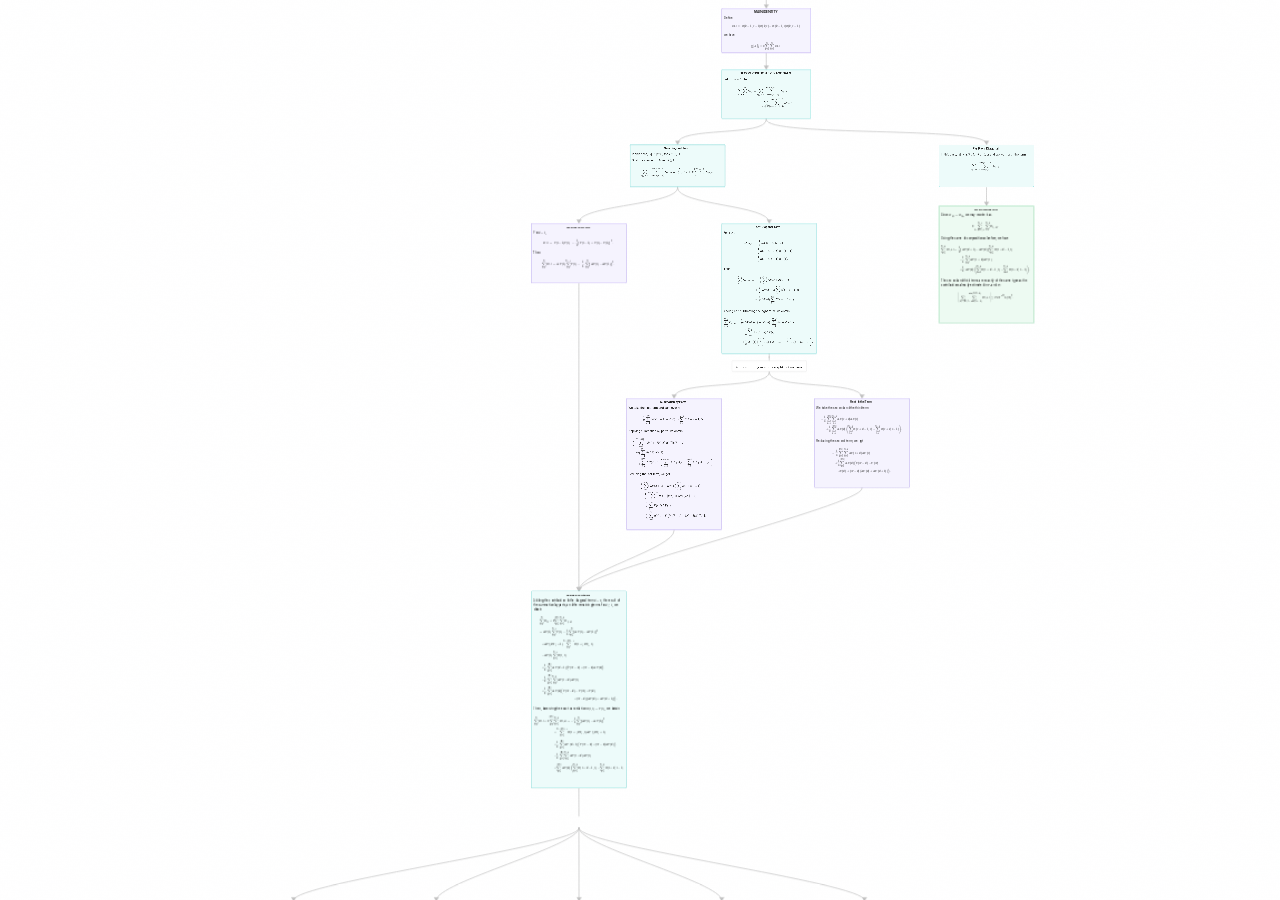
==== commit a41337a6: "Update interactive canvas" ====
--- a/docs/canvas/index.html
+++ b/docs/canvas/index.html
@@ -8,18 +8,18 @@
 <meta property="og:type" content="website">
 <meta property="og:url" content="treescheme-exaraman&amp;glynn.html">
 <meta property="og:image" content="undefined">
-<meta charset="UTF-8"><meta property="og:site_name" content="Vault Obs Sync"><meta name="viewport" content="width=device-width, initial-scale=1.0, user-scalable=yes, minimum-scale=1.0, maximum-scale=5.0"><link rel="alternate" type="application/rss+xml" title="RSS Feed" href="site-lib/rss.xml"><script async="" id="webpage-script" src="site-lib/scripts/webpage.js" onload="this.onload=null;this.setAttribute(&quot;loaded&quot;, &quot;true&quot;)"></script><script async="" id="graph-wasm-script" src="site-lib/scripts/graph-wasm.js" onload="this.onload=null;this.setAttribute(&quot;loaded&quot;, &quot;true&quot;)"></script><script async="" id="graph-render-worker-script" src="site-lib/scripts/graph-render-worker.js" onload="this.onload=null;this.setAttribute(&quot;loaded&quot;, &quot;true&quot;)"></script><link rel="icon" href="site-lib/media/favicon.png"><link rel="stylesheet" href="site-lib/styles/obsidian.css"><link rel="stylesheet" href="site-lib/styles/theme.css"><link rel="preload" href="site-lib/styles/global-variable-styles.css" as="style" onload="this.onload=null;this.rel='stylesheet'"><noscript><link rel="stylesheet" href="site-lib/styles/global-variable-styles.css"></noscript><link rel="preload" href="site-lib/styles/main-styles.css" as="style" onload="this.onload=null;this.rel='stylesheet'"><noscript><link rel="stylesheet" href="site-lib/styles/main-styles.css"></noscript><style>body{--line-width:40em;--line-width-adaptive:40em;--file-line-width:40em;--sidebar-width:min(20em, 80vw);--collapse-arrow-size:11px;--tree-vertical-spacing:1.3em;--sidebar-margin:12px}:root{background-color:#202124}.sidebar{height:100%;font-size:14px;z-index:10;min-width:calc(var(--sidebar-width) + var(--divider-width-hover));max-width:calc(var(--sidebar-width) + var(--divider-width-hover));position:relative;overflow:hidden;overflow:clip;transition:min-width ease-in-out,max-width ease-in-out;transition-duration:.2s;contain:size}#left-sidebar{left:0}#right-sidebar{right:0}.sidebar.is-collapsed{min-width:0;max-width:0}.sidebar.floating{position:absolute}.sidebar .leaf-content{height:100%;min-width:calc(var(--sidebar-width) - var(--divider-width-hover));top:0;padding:var(--sidebar-margin);padding-top:4em;line-height:var(--line-height-tight);background-color:var(--background-secondary);transition:background-color,border-right,border-left,box-shadow;transition-duration:var(--color-fade-speed);transition-timing-function:ease-in-out;position:absolute;display:flex;flex-direction:column}.sidebar:not(.is-collapsed) .leaf-content{min-width:calc(max(100%,var(--sidebar-width)) - 3px);max-width:calc(max(100%,var(--sidebar-width)) - 3px)}#left-sidebar-content{left:0;border-top-right-radius:var(--radius-l);border-bottom-right-radius:var(--radius-l)}#right-sidebar-content{right:0;border-top-left-radius:var(--radius-l);border-bottom-left-radius:var(--radius-l)}.sidebar #left-sidebar-content,.sidebar #right-sidebar-content{contain:none!important;container-type:normal!important;animation:none!important}.sidebar:has(.leaf-content:empty):has(.topbar-content:empty){display:none}.sidebar-topbar{height:calc(2.3em + 2 * var(--sidebar-margin));width:var(--sidebar-width);padding:var(--sidebar-margin);z-index:1;position:fixed;display:flex;align-items:center;transition:width ease-in-out;transition-duration:inherit}.sidebar.is-collapsed .sidebar-topbar{width:calc(2.3em + var(--sidebar-margin) * 2)}.sidebar .sidebar-topbar.is-collapsed{width:0}#left-sidebar .sidebar-topbar{left:0;flex-direction:row;border-top-right-radius:var(--radius-l)}#right-sidebar .sidebar-topbar{right:0;flex-direction:row-reverse;border-top-left-radius:var(--radius-l)}#left-sidebar .topbar-content{margin-right:calc(2.3em + var(--sidebar-margin));flex-direction:row}#right-sidebar .topbar-content{margin-left:calc(2.3em + var(--sidebar-margin));flex-direction:row-reverse}.topbar-content{overflow:hidden visible;overflow:clip visible;width:100%;height:100%;display:flex;align-items:center;transition:inherit}.sidebar.is-collapsed .topbar-content{width:0;transition:inherit}.clickable-icon.sidebar-collapse-icon{background-color:transparent;color:var(--icon-color-focused);padding:2px!important;margin:0!important;height:100%!important;width:2.3em!important;margin-inline:0.14em!important;position:absolute}#left-sidebar .clickable-icon.sidebar-collapse-icon{transform:rotateY(180deg);right:var(--sidebar-margin)}#right-sidebar .clickable-icon.sidebar-collapse-icon{transform:rotateY(180deg);left:var(--sidebar-margin)}.clickable-icon.sidebar-collapse-icon svg.svg-icon{width:100%;height:100%}.feature-title{margin-left:1px;text-transform:uppercase;letter-spacing:.06em;margin-top:.75em;margin-bottom:.75em}.feature-header{display:flex;align-items:center;padding-top:0;font-size:1em;padding-left:0}body.floating-sidebars .sidebar{position:absolute}body{transition:background-color var(--color-fade-speed) ease-in-out}#navbar:not(:empty){display:flex;align-items:center;justify-content:space-between;padding:.5em 1em;width:100%}#main{display:flex;flex-direction:column;height:100%;width:100%;align-items:stretch;justify-content:center}#main-horizontal{display:flex;flex-direction:row;flex-grow:1;width:100%;align-items:stretch;justify-content:center}#center-content{flex-basis:100%;max-width:100%;width:100%;height:100%;display:flex;flex-direction:column;align-items:center;transition:opacity .2s ease-in-out;contain:inline-size}.hide{opacity:0!important;transition:opacity .2s ease-in-out;pointer-events:none}#center-content>.obsidian-document{padding-left:2em;padding-right:1em;margin-bottom:0;width:100%;width:-webkit-fill-available;width:-moz-available;width:fill-available;transition:background-color var(--color-fade-speed) ease-in-out;border-top-right-radius:var(--window-radius,var(--radius-m));border-top-left-radius:var(--window-radius,var(--radius-m));overflow-x:hidden!important;overflow-y:auto!important;display:flex!important;flex-direction:column!important;align-items:center!important;contain:inline-size}body #center-content>.obsidian-document>.markdown-preview-sizer{padding-bottom:80vh;width:100%;max-width:var(--line-width);flex-basis:var(--line-width);transition:background-color var(--color-fade-speed) ease-in-out;contain:inline-size}#center-content>.obsidian-document>div{width:100%!important;transition:background-color var(--color-fade-speed) ease-in-out;contain:inline-size}#center-content>.obsidian-document:not([data-type=markdown]).embed{display:flex;padding:1em;height:100%;width:100%;align-items:center;justify-content:center}#center-content>.obsidian-document:not([data-type=markdown]).embed>*{max-width:100%;max-height:100%;object-fit:contain}:not(h1,h2,h3,h4,h5,h6,li):has(> :is(.math,table)){overflow-x:auto!important}#center-content>.obsidian-document:not([data-type=markdown]){overflow-x:auto;contain:content;padding:0;margin:0;height:100%}.obsidian-document[data-type=attachment]{display:flex;flex-direction:column;align-items:center;justify-content:center;height:100%;width:100%}.obsidian-document[data-type=attachment]>*{outline:0;border:none;box-shadow:none}.obsidian-document[data-type=attachment] :is(img){max-width:90%;max-height:90%;object-fit:contain}.obsidian-document[data-type=attachment]>:is(audio){width:100%;max-width:min(90%,var(--line-width))}.obsidian-document[data-type=attachment]>:is(embed,iframe,video){width:100%;height:100%;max-width:100%;max-height:100%;object-fit:contain}.canvas-wrapper>:is(.header,.footer){z-index:100;position:absolute;display:flex;justify-content:center;flex-direction:column;width:100%;align-items:center}.scroll-highlight{position:absolute;width:100%;height:100%;pointer-events:none;z-index:1000;background-color:hsla(var(--color-accent-hsl),.25);opacity:0;padding:1em;inset:50%;translate:-50% -50%;border-radius:var(--radius-s)}</style><script defer="">async function loadIncludes(){let e=document.querySelectorAll("link[itemprop='include']");for(const t of e){let e=t.getAttribute("href");try{let o="";if(e.startsWith("https:")||e.startsWith("http:")||"file:"!=window.location.protocol){const n=await fetch(e);if(!n.ok){console.log("Could not include file: "+e),t?.remove();continue}o=await n.text()}else{const t=document.getElementById(btoa(encodeURI(e)));if(t){const e=JSON.parse(decodeURI(atob(t.getAttribute("value")??"")));o=e?.data??""}}let n=document.createRange().createContextualFragment(o);t.before(n),t.remove(),console.log("Included text: "+o),console.log("Included file: "+e)}catch(o){t?.remove(),console.log("Could not include file: "+e,o);continue}}}document.addEventListener("DOMContentLoaded",(()=>{loadIncludes()}));let isFileProtocol="file:"==location.protocol;function waitLoadScripts(e,t){let o=e.map((e=>document.getElementById(e+"-script")));!function e(n){let l=o[n],c=n+1;l?(l&&"true"!=l.getAttribute("loaded")||n<o.length&&e(c),n<o.length&&l.addEventListener("load",(()=>e(c)))):n<o.length?e(c):t()}(0)}</script></head><body class="publish css-settings-manager show-inline-title show-ribbon is-focused"><script defer="">let theme=localStorage.getItem("theme")||(window.matchMedia("(prefers-color-scheme: dark)").matches?"dark":"light");"dark"==theme?(document.body.classList.add("theme-dark"),document.body.classList.remove("theme-light")):(document.body.classList.add("theme-light"),document.body.classList.remove("theme-dark")),window.innerWidth<480?document.body.classList.add("is-phone"):window.innerWidth<768?document.body.classList.add("is-tablet"):window.innerWidth<1024?document.body.classList.add("is-small-screen"):document.body.classList.add("is-large-screen")</script><div class="parsed-feature-container" style="display: contents;"><link itemprop="include" href="site-lib/html/custom-head-content-content.html"></div><div id="main"><div id="navbar"></div><div id="main-horizontal"><div id="left-content" class="leaf" style="--sidebar-width: var(--sidebar-width-left);"></div><div id="center-content" class="leaf"><div class="view-content obsidian-document" data-type="canvas"><style id="MJX-CHTML-styles">mjx-c.mjx-c57::before{padding:.683em 1.028em .022em 0;content:"W"}mjx-c.mjx-c68::before{padding:.694em .556em 0 0;content:"h"}mjx-c.mjx-c5B.TEX-S4::before{padding:1.75em .583em 1.249em 0;content:"["}mjx-c.mjx-c5D.TEX-S4::before{padding:1.75em .583em 1.249em 0;content:"]"}.mjx-stretched mjx-c.mjx-c2013::before{content:"–"}mjx-stretchy-h.mjx-c2013 mjx-ext mjx-c::before{content:"–";padding:.285em 0 0}mjx-c.mjx-c22C5::before{padding:.31em .278em 0 0;content:"⋅"}mjx-c.mjx-c1D700.TEX-I::before{padding:.452em .466em .022em 0;content:"ε"}mjx-c.mjx-c2006::before{padding:0 .167em 0 0;content:""}mjx-c.mjx-c2211.TEX-S1::before{padding:.75em 1.056em .25em 0;content:"∑"}mjx-c.mjx-c27F6::before{padding:.511em 1.638em .011em 0;content:"⟶"}mjx-c.mjx-c1D7CF.TEX-B::before{padding:.655em .575em 0 0;content:"1"}mjx-c.mjx-c1D463.TEX-I::before{padding:.443em .485em .011em 0;content:"v"}mjx-c.mjx-c2DC.TEX-S2::before{padding:.75em 1em 0 0;content:"˜"}mjx-c.mjx-c53::before{padding:.705em .556em .022em 0;content:"S"}mjx-c.mjx-c41::before{padding:.716em .75em 0 0;content:"A"}mjx-c.mjx-c1D431.TEX-B::before{padding:.444em .607em 0 0;content:"x"}mjx-mlabeledtr{display:table-row;text-align:left}mjx-mlabeledtr[rowalign=top]>mjx-mtd{vertical-align:top}mjx-mlabeledtr[rowalign=center]>mjx-mtd{vertical-align:middle}mjx-mlabeledtr[rowalign=bottom]>mjx-mtd{vertical-align:bottom}mjx-mlabeledtr[rowalign=baseline]>mjx-mtd{vertical-align:baseline}mjx-mlabeledtr[rowalign=axis]>mjx-mtd{vertical-align:.25em}mjx-c.mjx-c1D439.TEX-I::before{padding:.68em .749em 0 0;content:"F"}mjx-c.mjx-c1D44D.TEX-I::before{padding:.683em .723em 0 0;content:"Z"}mjx-c.mjx-c1D44C.TEX-I::before{padding:.683em .763em 0 0;content:"Y"}mjx-c.mjx-c1D448.TEX-I::before{padding:.683em .767em .022em 0;content:"U"}mjx-c.mjx-c7B.TEX-S1::before{padding:.85em .583em .349em 0;content:"{"}mjx-c.mjx-c7D.TEX-S1::before{padding:.85em .583em .349em 0;content:"}"}mjx-c.mjx-c2209::before{padding:.716em .667em .215em 0;content:"∉"}mjx-c.mjx-c2D9::before{padding:.669em .5em 0 0;content:"˙"}mjx-c.mjx-c28.TEX-S3::before{padding:1.45em .736em .949em 0;content:"("}mjx-c.mjx-c29.TEX-S3::before{padding:1.45em .736em .949em 0;content:")"}mjx-c.mjx-c222B.TEX-S2::before{padding:1.36em .944em .862em 0;content:"∫"}mjx-c.mjx-c1D419.TEX-B::before{padding:.686em .703em 0 0;content:"Z"}mjx-c.mjx-c1D440.TEX-I::before{padding:.683em 1.051em 0 0;content:"M"}mjx-c.mjx-c1D460.TEX-I::before{padding:.442em .469em .01em 0;content:"s"}mjx-stretchy-v.mjx-c7C mjx-ext mjx-c::before{content:"∣";width:.333em}mjx-c.mjx-c1D6FD.TEX-I::before{padding:.705em .566em .194em 0;content:"β"}mjx-c.mjx-c3C::before{padding:.54em .778em .04em 0;content:"<"}mjx-stretchy-v.mjx-c2016 mjx-ext mjx-c::before{content:"∥";width:.556em}mjx-c.mjx-c2260::before{padding:.716em .778em .215em 0;content:"≠"}mjx-c.mjx-c2DC.TEX-S1::before{padding:.722em .556em 0 0;content:"˜"}mjx-c.mjx-c1D43E.TEX-I::before{padding:.683em .889em 0 0;content:"K"}mjx-c.mjx-cD7::before{padding:.491em .778em 0 0;content:"×"}mjx-c.mjx-c2297::before{padding:.583em .778em .083em 0;content:"⊗"}mjx-c.mjx-c1D435.TEX-I::before{padding:.683em .759em 0 0;content:"B"}mjx-c.mjx-c27FA::before{padding:.525em 1.858em .024em 0;content:"⟺"}mjx-c.mjx-c1D459.TEX-I::before{padding:.694em .298em .011em 0;content:"l"}mjx-c.mjx-c79::before{padding:.431em .528em .204em 0;content:"y"}mjx-c.mjx-c42::before{padding:.683em .708em 0 0;content:"B"}mjx-c.mjx-c65::before{padding:.448em .444em .011em 0;content:"e"}mjx-c.mjx-c66::before{padding:.705em .372em 0 0;content:"f"}mjx-c.mjx-c6F::before{padding:.448em .5em .01em 0;content:"o"}mjx-c.mjx-c72::before{padding:.442em .392em 0 0;content:"r"}mjx-c.mjx-c20::before{padding:0 .25em 0 0;content:" "}mjx-c.mjx-c73::before{padding:.448em .394em .011em 0;content:"s"}mjx-c.mjx-c75::before{padding:.442em .556em .011em 0;content:"u"}mjx-c.mjx-c67::before{padding:.453em .5em .206em 0;content:"g"}mjx-c.mjx-c76::before{padding:.431em .528em .011em 0;content:"v"}mjx-c.mjx-cA0::before{padding:0 .25em 0 0;content:" "}mjx-c.mjx-c77::before{padding:.431em .722em .011em 0;content:"w"}mjx-c.mjx-c70::before{padding:.442em .556em .194em 0;content:"p"}mjx-c.mjx-c6C::before{padding:.694em .278em 0 0;content:"l"}mjx-c.mjx-c74::before{padding:.615em .389em .01em 0;content:"t"}mjx-c.mjx-c63::before{padding:.448em .444em .011em 0;content:"c"}mjx-c.mjx-c1D438.TEX-I::before{padding:.68em .764em 0 0;content:"E"}mjx-c.mjx-c1D462.TEX-I::before{padding:.442em .572em .011em 0;content:"u"}mjx-c.mjx-c1D461.TEX-I::before{padding:.626em .361em .011em 0;content:"t"}mjx-c.mjx-c1D45C.TEX-I::before{padding:.441em .485em .011em 0;content:"o"}mjx-c.mjx-c2225::before{padding:.75em .5em .25em 0;content:"∥"}mjx-c.mjx-c1D45E.TEX-I::before{padding:.442em .46em .194em 0;content:"q"}mjx-c.mjx-c2272.TEX-A::before{padding:.732em .778em .228em 0;content:"≲"}mjx-munderover{display:inline-block;text-align:left}mjx-munderover:not([limits=false]){padding-top:.1em}mjx-munderover:not([limits=false])>*{display:block}mjx-mtext{display:inline-block;text-align:left}mjx-mover{display:inline-block;text-align:left}mjx-mover:not([limits=false]){padding-top:.1em}mjx-mover:not([limits=false])>*{display:block;text-align:left}mjx-mfrac{display:inline-block;text-align:left}mjx-frac{display:inline-block;vertical-align:.17em;padding:0 .22em}mjx-frac[type="d"]{vertical-align:.04em}mjx-frac[delims]{padding:0 .1em}mjx-frac[atop]{padding:0 .12em}mjx-frac[atop][delims]{padding:0}mjx-dtable{display:inline-table;width:100%}mjx-dtable>*{font-size:2000%}mjx-dbox{display:block;font-size:5%}mjx-num{display:block;text-align:center}mjx-den{display:block;text-align:center}mjx-mfrac[bevelled]>mjx-num{display:inline-block}mjx-mfrac[bevelled]>mjx-den{display:inline-block}mjx-den[align=right],mjx-num[align=right]{text-align:right}mjx-den[align=left],mjx-num[align=left]{text-align:left}mjx-nstrut{display:inline-block;height:.054em;width:0;vertical-align:-.054em}mjx-nstrut[type="d"]{height:.217em;vertical-align:-.217em}mjx-dstrut{display:inline-block;height:.505em;width:0}mjx-dstrut[type="d"]{height:.726em}mjx-line{display:block;box-sizing:border-box;min-height:1px;height:.06em;border-top:.06em solid;margin:.06em -.1em;overflow:hidden}mjx-line[type="d"]{margin:.18em -.1em}mjx-mtable{display:inline-block;text-align:center;vertical-align:.25em;position:relative;box-sizing:border-box;border-spacing:0px;border-collapse:collapse}mjx-mstyle[size="s"] mjx-mtable{vertical-align:.354em}mjx-labels{position:absolute;left:0;top:0}mjx-table{display:inline-block;vertical-align:-.5ex;box-sizing:border-box}mjx-table>mjx-itable{vertical-align:middle;text-align:left;box-sizing:border-box}mjx-labels>mjx-itable{position:absolute;top:0}mjx-mtable[justify=left]{text-align:left}mjx-mtable[justify=right]{text-align:right}mjx-mtable[justify=left][side=left]{padding-right:0!important}mjx-mtable[justify=left][side=right]{padding-left:0!important}mjx-mtable[justify=right][side=left]{padding-right:0!important}mjx-mtable[justify=right][side=right]{padding-left:0!important}mjx-mtable[align]{vertical-align:baseline}mjx-mtable[align=top]>mjx-table{vertical-align:top}mjx-mtable[align=bottom]>mjx-table{vertical-align:bottom}mjx-mtable[side=right] mjx-labels{min-width:100%}mjx-mtr{display:table-row;text-align:left}mjx-mtr[rowalign=top]>mjx-mtd{vertical-align:top}mjx-mtr[rowalign=center]>mjx-mtd{vertical-align:middle}mjx-mtr[rowalign=bottom]>mjx-mtd{vertical-align:bottom}mjx-mtr[rowalign=baseline]>mjx-mtd{vertical-align:baseline}mjx-mtr[rowalign=axis]>mjx-mtd{vertical-align:.25em}mjx-mtd{display:table-cell;text-align:center;padding:.215em .4em}mjx-mtd:first-child{padding-left:0}mjx-mtd:last-child{padding-right:0}mjx-mtable>*>mjx-itable>:first-child>mjx-mtd{padding-top:0}mjx-mtable>*>mjx-itable>:last-child>mjx-mtd{padding-bottom:0}mjx-tstrut{display:inline-block;height:1em;vertical-align:-.25em}mjx-labels[align=left]>mjx-mtr>mjx-mtd{text-align:left}mjx-labels[align=right]>mjx-mtr>mjx-mtd{text-align:right}mjx-mtd[extra]{padding:0}mjx-mtd[rowalign=top]{vertical-align:top}mjx-mtd[rowalign=center]{vertical-align:middle}mjx-mtd[rowalign=bottom]{vertical-align:bottom}mjx-mtd[rowalign=baseline]{vertical-align:baseline}mjx-mtd[rowalign=axis]{vertical-align:.25em}mjx-munder{display:inline-block;text-align:left}mjx-over{text-align:left}mjx-munder:not([limits=false]){display:inline-table}mjx-munder>mjx-row{text-align:left}mjx-under{padding-bottom:.1em}mjx-stretchy-v.mjx-c5B mjx-beg mjx-c::before{content:"⎡";padding:1.154em .667em .645em 0}mjx-stretchy-v.mjx-c5B mjx-ext mjx-c::before{content:"⎢";width:.667em}mjx-stretchy-v.mjx-c5B mjx-end mjx-c::before{content:"⎣";padding:1.155em .667em .644em 0}mjx-stretchy-v.mjx-c5B>mjx-end{margin-top:-1.799em}mjx-stretchy-v.mjx-c5B>mjx-ext{border-top-width:1.769em;border-bottom-width:1.769em}mjx-stretchy-v.mjx-c5D mjx-beg mjx-c::before{content:"⎤";padding:1.154em .667em .645em 0}mjx-stretchy-v.mjx-c5D mjx-ext mjx-c::before{content:"⎥";width:.667em}mjx-stretchy-v.mjx-c5D mjx-end mjx-c::before{content:"⎦";padding:1.155em .667em .644em 0}mjx-stretchy-v.mjx-c5D>mjx-end{margin-top:-1.799em}mjx-stretchy-v.mjx-c5D>mjx-ext{border-top-width:1.769em;border-bottom-width:1.769em}mjx-c.mjx-c1D441.TEX-I::before{padding:.683em .888em 0 0;content:"N"}mjx-c.mjx-c1D45B.TEX-I::before{padding:.442em .6em .011em 0;content:"n"}mjx-c.mjx-c3D::before{padding:.583em .778em .082em 0;content:"="}mjx-c.mjx-c2211.TEX-S2::before{padding:.95em 1.444em .45em 0;content:"∑"}mjx-c.mjx-c5D::before{padding:.75em .278em .25em 0;content:"]"}mjx-c.mjx-c2265::before{padding:.636em .778em .138em 0;content:"≥"}mjx-c.mjx-c1D458.TEX-I::before{padding:.694em .521em .011em 0;content:"k"}mjx-c.mjx-c1D6FF.TEX-I::before{padding:.717em .444em .01em 0;content:"δ"}mjx-c.mjx-c1D53C.TEX-A::before{padding:.683em .667em 0 0;content:"E"}mjx-c.mjx-c5B.TEX-S2::before{padding:1.15em .472em .649em 0;content:"["}mjx-c.mjx-c5D.TEX-S2::before{padding:1.15em .472em .649em 0;content:"]"}mjx-c.mjx-c1D44B.TEX-I::before{padding:.683em .852em 0 0;content:"X"}mjx-c.mjx-c1D45D.TEX-I::before{padding:.442em .503em .194em 0;content:"p"}mjx-c.mjx-c1D45A.TEX-I::before{padding:.442em .878em .011em 0;content:"m"}mjx-c.mjx-c210E.TEX-I::before{padding:.694em .576em .011em 0;content:"h"}mjx-c.mjx-c2115.TEX-A::before{padding:.683em .722em .02em 0;content:"N"}mjx-c.mjx-c2026::before{padding:.12em 1.172em 0 0;content:"…"}mjx-c.mjx-c61::before{padding:.448em .5em .011em 0;content:"a"}mjx-c.mjx-c6E::before{padding:.442em .556em 0 0;content:"n"}mjx-c.mjx-c64::before{padding:.694em .556em .011em 0;content:"d"}mjx-c.mjx-c1D45F.TEX-I::before{padding:.442em .451em .011em 0;content:"r"}mjx-c.mjx-c2113::before{padding:.705em .417em .02em 0;content:"ℓ"}mjx-c.mjx-c1D451.TEX-I::before{padding:.694em .52em .01em 0;content:"d"}mjx-c.mjx-c1D449.TEX-I::before{padding:.683em .769em .022em 0;content:"V"}mjx-c.mjx-c5B.TEX-S1::before{padding:.85em .417em .349em 0;content:"["}mjx-c.mjx-c1D446.TEX-I::before{padding:.705em .645em .022em 0;content:"S"}mjx-c.mjx-c5D.TEX-S1::before{padding:.85em .417em .349em 0;content:"]"}mjx-c.mjx-c1D445.TEX-I::before{padding:.683em .759em .021em 0;content:"R"}mjx-c.mjx-c394::before{padding:.716em .833em 0 0;content:"Δ"}mjx-c.mjx-c28.TEX-S4::before{padding:1.75em .792em 1.249em 0;content:"("}mjx-c.mjx-c29.TEX-S4::before{padding:1.75em .792em 1.249em 0;content:")"}mjx-c.mjx-c1D43B.TEX-I::before{padding:.683em .888em 0 0;content:"H"}mjx-c.mjx-c1D434.TEX-I::before{padding:.716em .75em 0 0;content:"A"}mjx-c.mjx-c28.TEX-S1::before{padding:.85em .458em .349em 0;content:"("}mjx-c.mjx-c29.TEX-S1::before{padding:.85em .458em .349em 0;content:")"}mjx-c.mjx-c1D436.TEX-I::before{padding:.705em .76em .022em 0;content:"C"}mjx-c.mjx-c2264::before{padding:.636em .778em .138em 0;content:"≤"}mjx-c.mjx-c34::before{padding:.677em .5em 0 0;content:"4"}mjx-c.mjx-c5B::before{padding:.75em .278em .25em 0;content:"["}mjx-c.mjx-c224D::before{padding:.484em .778em 0 0;content:"≍"}mjx-c.mjx-c7C::before{padding:.75em .278em .249em 0;content:"|"}mjx-c.mjx-c1D437.TEX-I::before{padding:.683em .828em 0 0;content:"D"}mjx-c.mjx-c1D703.TEX-I::before{padding:.705em .469em .01em 0;content:"θ"}mjx-c.mjx-c230A::before{padding:.75em .444em .25em 0;content:"⌊"}mjx-c.mjx-c230B::before{padding:.75em .444em .25em 0;content:"⌋"}mjx-c.mjx-c6D::before{padding:.442em .833em 0 0;content:"m"}mjx-c.mjx-c69::before{padding:.669em .278em 0 0;content:"i"}mjx-c.mjx-c78::before{padding:.431em .528em 0 0;content:"x"}mjx-c.mjx-c1D447.TEX-I::before{padding:.677em .704em 0 0;content:"T"}mjx-c.mjx-c1D44E.TEX-I::before{padding:.441em .529em .01em 0;content:"a"}mjx-c.mjx-c1D44F.TEX-I::before{padding:.694em .429em .011em 0;content:"b"}mjx-container[jax=CHTML]{line-height:0}mjx-container [space="1"]{margin-left:.111em}mjx-container [space="2"]{margin-left:.167em}mjx-container [space="3"]{margin-left:.222em}mjx-container [space="4"]{margin-left:.278em}mjx-container [space="5"]{margin-left:.333em}mjx-container [rspace="1"]{margin-right:.111em}mjx-container [rspace="2"]{margin-right:.167em}mjx-container [rspace="3"]{margin-right:.222em}mjx-container [rspace="4"]{margin-right:.278em}mjx-container [rspace="5"]{margin-right:.333em}mjx-container [size="s"]{font-size:70.7%}mjx-container [size=ss]{font-size:50%}mjx-container [size=Tn]{font-size:60%}mjx-container [size=sm]{font-size:85%}mjx-container [size=lg]{font-size:120%}mjx-container [size=Lg]{font-size:144%}mjx-container [size=LG]{font-size:173%}mjx-container [size=hg]{font-size:207%}mjx-container [size=HG]{font-size:249%}mjx-container [width=full]{width:100%}mjx-box{display:inline-block}mjx-block{display:block}mjx-itable{display:inline-table}mjx-row{display:table-row}mjx-row>*{display:table-cell}mjx-mtext{display:inline-block}mjx-mstyle{display:inline-block}mjx-merror{display:inline-block;color:red;background-color:#ff0}mjx-mphantom{visibility:hidden}mjx-assistive-mml{top:0;left:0;clip:rect(1px,1px,1px,1px);user-select:none;position:absolute!important;padding:1px 0 0!important;border:0!important;display:block!important;width:auto!important;overflow:hidden!important}mjx-assistive-mml[display=block]{width:100%!important}mjx-math{display:inline-block;text-align:left;line-height:0;text-indent:0;font-style:normal;font-weight:400;font-size:100%;font-size-adjust:none;letter-spacing:normal;border-collapse:collapse;overflow-wrap:normal;word-spacing:normal;white-space:nowrap;direction:ltr;padding:1px 0}mjx-container[jax=CHTML][display=true]{display:block;text-align:center;margin:1em 0}mjx-container[jax=CHTML][display=true][width=full]{display:flex}mjx-container[jax=CHTML][display=true] mjx-math{padding:0}mjx-container[jax=CHTML][justify=left]{text-align:left}mjx-container[jax=CHTML][justify=right]{text-align:right}mjx-mi{display:inline-block;text-align:left}mjx-c{display:inline-block}mjx-utext{display:inline-block;padding:.75em 0 .2em}mjx-mo{display:inline-block;text-align:left}mjx-stretchy-h{display:inline-table;width:100%}mjx-stretchy-h>*{display:table-cell;width:0}mjx-stretchy-h>*>mjx-c{display:inline-block;transform:scaleX(1)}mjx-stretchy-h>*>mjx-c::before{display:inline-block;width:initial}mjx-stretchy-h>mjx-ext{overflow:clip visible;width:100%}mjx-stretchy-h>mjx-ext>mjx-c::before{transform:scaleX(500)}mjx-stretchy-h>mjx-ext>mjx-c{width:0}mjx-stretchy-h>mjx-beg>mjx-c{margin-right:-.1em}mjx-stretchy-h>mjx-end>mjx-c{margin-left:-.1em}mjx-stretchy-v{display:inline-block}mjx-stretchy-v>*{display:block}mjx-stretchy-v>mjx-beg{height:0}mjx-stretchy-v>mjx-end>mjx-c{display:block}mjx-stretchy-v>*>mjx-c{transform:scaleY(1);transform-origin:left center;overflow:hidden}mjx-stretchy-v>mjx-ext{display:block;height:100%;box-sizing:border-box;border:0 solid transparent;overflow:visible clip}mjx-stretchy-v>mjx-ext>mjx-c::before{width:initial;box-sizing:border-box}mjx-stretchy-v>mjx-ext>mjx-c{transform:scaleY(500) translateY(.075em);overflow:visible}mjx-mark{display:inline-block;height:0}mjx-texatom{display:inline-block;text-align:left}mjx-mn{display:inline-block;text-align:left}mjx-msubsup{display:inline-block;text-align:left}mjx-script{display:inline-block;padding-right:.05em;padding-left:.033em}mjx-script>mjx-spacer{display:block}mjx-msub{display:inline-block;text-align:left}mjx-mspace{display:inline-block;text-align:left}mjx-mrow{display:inline-block;text-align:left}mjx-msup{display:inline-block;text-align:left}mjx-c::before{display:block;width:0}.MJX-TEX{font-family:MJXZERO,MJXTEX}.TEX-B{font-family:MJXZERO,MJXTEX-B}.TEX-I{font-family:MJXZERO,MJXTEX-I}.TEX-MI{font-family:MJXZERO,MJXTEX-MI}.TEX-BI{font-family:MJXZERO,MJXTEX-BI}.TEX-S1{font-family:MJXZERO,MJXTEX-S1}.TEX-S2{font-family:MJXZERO,MJXTEX-S2}.TEX-S3{font-family:MJXZERO,MJXTEX-S3}.TEX-S4{font-family:MJXZERO,MJXTEX-S4}.TEX-A{font-family:MJXZERO,MJXTEX-A}.TEX-C{font-family:MJXZERO,MJXTEX-C}.TEX-CB{font-family:MJXZERO,MJXTEX-CB}.TEX-FR{font-family:MJXZERO,MJXTEX-FR}.TEX-FRB{font-family:MJXZERO,MJXTEX-FRB}.TEX-SS{font-family:MJXZERO,MJXTEX-SS}.TEX-SSB{font-family:MJXZERO,MJXTEX-SSB}.TEX-SSI{font-family:MJXZERO,MJXTEX-SSI}.TEX-SC{font-family:MJXZERO,MJXTEX-SC}.TEX-T{font-family:MJXZERO,MJXTEX-T}.TEX-V{font-family:MJXZERO,MJXTEX-V}.TEX-VB{font-family:MJXZERO,MJXTEX-VB}mjx-stretchy-h mjx-c,mjx-stretchy-v mjx-c{font-family:MJXZERO,MJXTEX-S1,MJXTEX-S4,MJXTEX,MJXTEX-A!important}@font-face{font-family:MJXZERO;src:url("site-lib/fonts/mathjax_zero.woff") format("woff")}@font-face{font-family:MJXTEX;src:url("site-lib/fonts/mathjax_main-regular.woff") format("woff")}@font-face{font-family:MJXTEX-B;src:url("site-lib/fonts/mathjax_main-bold.woff") format("woff")}@font-face{font-family:MJXTEX-I;src:url("site-lib/fonts/mathjax_math-italic.woff") format("woff")}@font-face{font-family:MJXTEX-MI;src:url("site-lib/fonts/mathjax_main-italic.woff") format("woff")}@font-face{font-family:MJXTEX-BI;src:url("site-lib/fonts/mathjax_math-bolditalic.woff") format("woff")}@font-face{font-family:MJXTEX-S1;src:url("site-lib/fonts/mathjax_size1-regular.woff") format("woff")}@font-face{font-family:MJXTEX-S2;src:url("site-lib/fonts/mathjax_size2-regular.woff") format("woff")}@font-face{font-family:MJXTEX-S3;src:url("site-lib/fonts/mathjax_size3-regular.woff") format("woff")}@font-face{font-family:MJXTEX-S4;src:url("site-lib/fonts/mathjax_size4-regular.woff") format("woff")}@font-face{font-family:MJXTEX-A;src:url("site-lib/fonts/mathjax_ams-regular.woff") format("woff")}@font-face{font-family:MJXTEX-C;src:url("site-lib/fonts/mathjax_calligraphic-regular.woff") format("woff")}@font-face{font-family:MJXTEX-CB;src:url("site-lib/fonts/mathjax_calligraphic-bold.woff") format("woff")}@font-face{font-family:MJXTEX-FR;src:url("site-lib/fonts/mathjax_fraktur-regular.woff") format("woff")}@font-face{font-family:MJXTEX-FRB;src:url("site-lib/fonts/mathjax_fraktur-bold.woff") format("woff")}@font-face{font-family:MJXTEX-SS;src:url("site-lib/fonts/mathjax_sansserif-regular.woff") format("woff")}@font-face{font-family:MJXTEX-SSB;src:url("site-lib/fonts/mathjax_sansserif-bold.woff") format("woff")}@font-face{font-family:MJXTEX-SSI;src:url("site-lib/fonts/mathjax_sansserif-italic.woff") format("woff")}@font-face{font-family:MJXTEX-SC;src:url("site-lib/fonts/mathjax_script-regular.woff") format("woff")}@font-face{font-family:MJXTEX-T;src:url("site-lib/fonts/mathjax_typewriter-regular.woff") format("woff")}@font-face{font-family:MJXTEX-V;src:url("site-lib/fonts/mathjax_vector-regular.woff") format("woff")}@font-face{font-family:MJXTEX-VB;src:url("site-lib/fonts/mathjax_vector-bold.woff") format("woff")}mjx-c.mjx-c1D457.TEX-I::before{padding:.661em .412em .204em 0;content:"j"}mjx-c.mjx-c2208::before{padding:.54em .667em .04em 0;content:"∈"}mjx-c.mjx-c2124.TEX-A::before{padding:.683em .667em 0 0;content:"Z"}mjx-c.mjx-c1D456.TEX-I::before{padding:.661em .345em .011em 0;content:"i"}mjx-c.mjx-c7B::before{padding:.75em .5em .25em 0;content:"{"}mjx-c.mjx-c31::before{padding:.666em .5em 0 0;content:"1"}mjx-c.mjx-c2C::before{padding:.121em .278em .194em 0;content:","}mjx-c.mjx-c32::before{padding:.666em .5em 0 0;content:"2"}mjx-c.mjx-c7D::before{padding:.75em .5em .25em 0;content:"}"}mjx-c.mjx-c28::before{padding:.75em .389em .25em 0;content:"("}mjx-c.mjx-c1D709.TEX-I::before{padding:.704em .438em .205em 0;content:"ξ"}mjx-c.mjx-c29::before{padding:.75em .389em .25em 0;content:")"}mjx-c.mjx-c2B::before{padding:.583em .778em .082em 0;content:"+"}mjx-c.mjx-c2E::before{padding:.12em .278em 0 0;content:"."}mjx-c.mjx-c2119.TEX-A::before{padding:.683em .611em 0 0;content:"P"}mjx-c.mjx-c28.TEX-S2::before{padding:1.15em .597em .649em 0;content:"("}mjx-c.mjx-c30::before{padding:.666em .5em .022em 0;content:"0"}mjx-c.mjx-c3E::before{padding:.54em .778em .04em 0;content:">"}mjx-c.mjx-c1D465.TEX-I::before{padding:.442em .572em .011em 0;content:"x"}mjx-c.mjx-c29.TEX-S2::before{padding:1.15em .597em .649em 0;content:")"}mjx-c.mjx-c223C::before{padding:.367em .778em 0 0;content:"∼"}mjx-c.mjx-c1D450.TEX-I::before{padding:.442em .433em .011em 0;content:"c"}mjx-c.mjx-c2212::before{padding:.583em .778em .082em 0;content:"−"}mjx-c.mjx-c1D6FC.TEX-I::before{padding:.442em .64em .011em 0;content:"α"}mjx-c.mjx-c1D43F.TEX-I::before{padding:.683em .681em 0 0;content:"L"}mjx-c.mjx-c2192::before{padding:.511em 1em .011em 0;content:"→"}mjx-c.mjx-c221E::before{padding:.442em 1em .011em 0;content:"∞"}mjx-c.mjx-c2F::before{padding:.75em .5em .25em 0;content:"/"}mjx-c.mjx-c33::before{padding:.665em .5em .022em 0;content:"3"}mjx-c.mjx-c3A::before{padding:.43em .278em 0 0;content:":"}mjx-c.mjx-c211D.TEX-A::before{padding:.683em .722em 0 0;content:"R"}</style><div class="canvas-wrapper node-insert-event" tabindex="-1" data-ignore-swipe="true" data-disable-font-size-relative-to-zoom="false" data-hide-background-grid-when-in-readonly="true" data-collapsible-groups-feature-enabled="true" data-collapsed-group-preview-on-drag="true" data-allow-floating-edge-creation="false" style="--zoom-multiplier: 3.2653805579032804;"><svg class="canvas-background"><pattern id="0d75f5cad582041a" patternUnits="userSpaceOnUse" x="817.0152597402597" y="496.1215213358071" width="15.005565862708721" height="15.005565862708721"><circle cx="0.7" cy="0.7" r="0.7"></circle></pattern><rect x="0" y="0" width="100%" height="100%" fill="url(#0d75f5cad582041a)"></rect></svg><div class="canvas-card-menu" style="z-index: 21;"><div class="canvas-card-menu-button mod-draggable" aria-label="Drag to add card" data-tooltip-position="top"><svg xmlns="http://www.w3.org/2000/svg" width="24" height="24" viewBox="0 0 24 24" fill="none" stroke="currentColor" stroke-width="2" stroke-linecap="round" stroke-linejoin="round" class="svg-icon lucide-sticky-note"><path d="M21 9a2.4 2.4 0 0 0-.706-1.706l-3.588-3.588A2.4 2.4 0 0 0 15 3H5a2 2 0 0 0-2 2v14a2 2 0 0 0 2 2h14a2 2 0 0 0 2-2z"></path><path d="M15 3v5a1 1 0 0 0 1 1h5"></path></svg></div><div class="canvas-card-menu-button mod-draggable" aria-label="Drag to add note from vault" data-tooltip-position="top"><svg xmlns="http://www.w3.org/2000/svg" width="24" height="24" viewBox="0 0 24 24" fill="none" stroke="currentColor" stroke-width="2" stroke-linecap="round" stroke-linejoin="round" class="svg-icon lucide-file-text"><path d="M6 22a2 2 0 0 1-2-2V4a2 2 0 0 1 2-2h8a2.4 2.4 0 0 1 1.704.706l3.588 3.588A2.4 2.4 0 0 1 20 8v12a2 2 0 0 1-2 2z"></path><path d="M14 2v5a1 1 0 0 0 1 1h5"></path><path d="M10 9H8"></path><path d="M16 13H8"></path><path d="M16 17H8"></path></svg></div><div class="canvas-card-menu-button mod-draggable" aria-label="Drag to add media from vault" data-tooltip-position="top"><svg xmlns="http://www.w3.org/2000/svg" width="24" height="24" viewBox="0 0 24 24" fill="none" stroke="currentColor" stroke-width="2" stroke-linecap="round" stroke-linejoin="round" class="svg-icon lucide-file-image"><path d="M6 22a2 2 0 0 1-2-2V4a2 2 0 0 1 2-2h8a2.4 2.4 0 0 1 1.704.706l3.588 3.588A2.4 2.4 0 0 1 20 8v12a2 2 0 0 1-2 2z"></path><path d="M14 2v5a1 1 0 0 0 1 1h5"></path><circle cx="10" cy="12" r="2"></circle><path d="m20 17-1.296-1.296a2.41 2.41 0 0 0-3.408 0L9 22"></path></svg></div><div id="new-slide" class="canvas-card-menu-button mod-draggable" aria-label="Drag to add slide" data-tooltip-position="top"><svg xmlns="http://www.w3.org/2000/svg" width="24" height="24" viewBox="0 0 24 24" fill="none" stroke="currentColor" stroke-width="2" stroke-linecap="round" stroke-linejoin="round" class="svg-icon lucide-gallery-vertical"><path d="M3 2h18"></path><rect x="3" y="6" width="18" height="12" rx="2"></rect><path d="M3 22h18"></path></svg></div><div id="create-group" class="canvas-card-menu-button mod-draggable" aria-label="Drag to add group" data-tooltip-position="top"><svg xmlns="http://www.w3.org/2000/svg" width="24" height="24" viewBox="0 0 24 24" fill="none" stroke="currentColor" stroke-width="2" stroke-linecap="round" stroke-linejoin="round" class="svg-icon lucide-group"><path d="M3 7V5c0-1.1.9-2 2-2h2"></path><path d="M17 3h2c1.1 0 2 .9 2 2v2"></path><path d="M21 17v2c0 1.1-.9 2-2 2h-2"></path><path d="M7 21H5c-1.1 0-2-.9-2-2v-2"></path><rect x="7" y="7" width="7" height="5" rx="1"></rect><rect x="10" y="12" width="7" height="5" rx="1"></rect></svg></div></div><div class="canvas-controls" style="z-index: 21;"><div class="canvas-control-group mod-raised"><div class="canvas-control-item" aria-label="Canvas settings" data-tooltip-position="left"><svg xmlns="http://www.w3.org/2000/svg" width="24" height="24" viewBox="0 0 24 24" fill="none" stroke="currentColor" stroke-width="2" stroke-linecap="round" stroke-linejoin="round" class="svg-icon lucide-settings"><path d="M9.671 4.136a2.34 2.34 0 0 1 4.659 0 2.34 2.34 0 0 0 3.319 1.915 2.34 2.34 0 0 1 2.33 4.033 2.34 2.34 0 0 0 0 3.831 2.34 2.34 0 0 1-2.33 4.033 2.34 2.34 0 0 0-3.319 1.915 2.34 2.34 0 0 1-4.659 0 2.34 2.34 0 0 0-3.32-1.915 2.34 2.34 0 0 1-2.33-4.033 2.34 2.34 0 0 0 0-3.831A2.34 2.34 0 0 1 6.35 6.051a2.34 2.34 0 0 0 3.319-1.915"></path><circle cx="12" cy="12" r="3"></circle></svg></div><div id="properties-button" class="canvas-control-item" aria-label="Properties" data-tooltip-position="left"><svg xmlns="http://www.w3.org/2000/svg" width="24" height="24" viewBox="0 0 24 24" fill="none" stroke="currentColor" stroke-width="2" stroke-linecap="round" stroke-linejoin="round" class="svg-icon lucide-info"><circle cx="12" cy="12" r="10"></circle><path d="M12 16v-4"></path><path d="M12 8h.01"></path></svg></div></div><div class="canvas-control-group mod-raised"><div class="canvas-control-item" aria-label="Zoom in" data-tooltip-position="left"><svg xmlns="http://www.w3.org/2000/svg" width="24" height="24" viewBox="0 0 24 24" fill="none" stroke="currentColor" stroke-width="2" stroke-linecap="round" stroke-linejoin="round" class="svg-icon lucide-plus"><path d="M5 12h14"></path><path d="M12 5v14"></path></svg></div><div class="canvas-control-item" aria-label="Reset zoom" data-tooltip-position="left"><svg xmlns="http://www.w3.org/2000/svg" width="24" height="24" viewBox="0 0 24 24" fill="none" stroke="currentColor" stroke-width="2" stroke-linecap="round" stroke-linejoin="round" class="svg-icon lucide-rotate-cw"><path d="M21 12a9 9 0 1 1-9-9c2.52 0 4.93 1 6.74 2.74L21 8"></path><path d="M21 3v5h-5"></path></svg></div><div class="canvas-control-item" aria-label="Zoom to fit
-(⇧ 1)" data-tooltip-position="left"><svg xmlns="http://www.w3.org/2000/svg" width="24" height="24" viewBox="0 0 24 24" fill="none" stroke="currentColor" stroke-width="2" stroke-linecap="round" stroke-linejoin="round" class="svg-icon lucide-maximize"><path d="M8 3H5a2 2 0 0 0-2 2v3"></path><path d="M21 8V5a2 2 0 0 0-2-2h-3"></path><path d="M3 16v3a2 2 0 0 0 2 2h3"></path><path d="M16 21h3a2 2 0 0 0 2-2v-3"></path></svg></div><div class="canvas-control-item" aria-label="Zoom out" data-tooltip-position="left"><svg xmlns="http://www.w3.org/2000/svg" width="24" height="24" viewBox="0 0 24 24" fill="none" stroke="currentColor" stroke-width="2" stroke-linecap="round" stroke-linejoin="round" class="svg-icon lucide-minus"><path d="M5 12h14"></path></svg></div></div><div class="canvas-control-group mod-raised"><div class="canvas-control-item is-disabled" aria-label="Undo" data-tooltip-position="left"><svg xmlns="http://www.w3.org/2000/svg" width="24" height="24" viewBox="0 0 24 24" fill="none" stroke="currentColor" stroke-width="2" stroke-linecap="round" stroke-linejoin="round" class="svg-icon lucide-undo-2"><path d="M9 14 4 9l5-5"></path><path d="M4 9h10.5a5.5 5.5 0 0 1 5.5 5.5a5.5 5.5 0 0 1-5.5 5.5H11"></path></svg></div><div class="canvas-control-item is-disabled" aria-label="Redo" data-tooltip-position="left"><svg xmlns="http://www.w3.org/2000/svg" width="24" height="24" viewBox="0 0 24 24" fill="none" stroke="currentColor" stroke-width="2" stroke-linecap="round" stroke-linejoin="round" class="svg-icon lucide-redo-2"><path d="m15 14 5-5-5-5"></path><path d="M20 9H9.5A5.5 5.5 0 0 0 4 14.5A5.5 5.5 0 0 0 9.5 20H13"></path></svg></div></div><div class="canvas-control-group mod-raised"><div class="canvas-control-item" aria-label="Canvas help" data-tooltip-position="left"><svg xmlns="http://www.w3.org/2000/svg" width="24" height="24" viewBox="0 0 24 24" fill="none" stroke="currentColor" stroke-width="2" stroke-linecap="round" stroke-linejoin="round" class="svg-icon lucide-help-circle"><circle cx="12" cy="12" r="10"></circle><path d="M9.09 9a3 3 0 0 1 5.83 1c0 2-3 3-3 3"></path><path d="M12 17h.01"></path></svg></div></div></div><div class="canvas" style="transform: translate(818px, 505.5px) scale(0.0937848) translate(-810.5px, -2660px);"><svg class="canvas-edges"></svg><svg class="canvas-edges"></svg><svg class="canvas-edges"><g><path class="canvas-interaction-path" d="M1210 -340 L1210 -333 M1210,-333 C1210,-263 1210,-277 1210,-207"></path><path class="canvas-display-path" d="M1210 -340 L1210 -333 M1210,-333 C1210,-263 1210,-277 1210,-207"></path></g><g><path class="canvas-interaction-path" d="M455 800 L455 807 M455,807 C455,957 1225,953 1225,1103"></path><path class="canvas-display-path" d="M455 800 L455 807 M455,807 C455,957 1225,953 1225,1103"></path></g><g><path class="canvas-interaction-path" d="M1210 200 L1210 207 M1210,207 C1210,357 4435,283 4435,433"></path><path class="canvas-display-path" d="M1210 200 L1210 207 M1210,207 C1210,357 4435,283 4435,433"></path></g><g><path class="canvas-interaction-path" d="M1210 -1780 L1210 -1773 M1210,-1773 C1210,-1700 1210,-1700 1210,-1627"></path><path class="canvas-display-path" d="M1210 -1780 L1210 -1773 M1210,-1773 C1210,-1700 1210,-1700 1210,-1627"></path></g><g><path class="canvas-interaction-path" d="M1210 -840 L1210 -833 M1210,-833 C1210,-763 1210,-797 1210,-727"></path><path class="canvas-display-path" d="M1210 -840 L1210 -833 M1210,-833 C1210,-763 1210,-797 1210,-727"></path></g><g><path class="canvas-interaction-path" d="M1210 200 L1210 207 M1210,207 C1210,357 455,283 455,433"></path><path class="canvas-display-path" d="M1210 200 L1210 207 M1210,207 C1210,357 455,283 455,433"></path></g><g><path class="canvas-interaction-path" d="M455 800 L455 807 M455,807 C455,957 -385,953 -385,1103"></path><path class="canvas-display-path" d="M455 800 L455 807 M455,807 C455,957 -385,953 -385,1103"></path></g><g><path class="canvas-interaction-path" d="M1225.5 2372 L1225.5 2379 M1225.5,2379 C1225.5,2529 425,2443 425,2593"></path><path class="canvas-display-path" d="M1225.5 2372 L1225.5 2379 M1225.5,2379 C1225.5,2529 425,2443 425,2593"></path></g><g><path class="canvas-interaction-path" d="M1225.5 2372 L1225.5 2379 M1225.5,2379 C1225.5,2529 2025,2443 2025,2593"></path><path class="canvas-display-path" d="M1225.5 2372 L1225.5 2379 M1225.5,2379 C1225.5,2529 2025,2443 2025,2593"></path></g><g><path class="canvas-interaction-path" d="M1225 2220 L1225 2227 M1225,2227 C1225,2297 1225.5,2203 1225.5,2273 M1225.5 2273 L1225.5 2280"></path><path class="canvas-display-path" d="M1225 2220 L1225 2227 M1225,2227 C1225,2297 1225.5,2203 1225.5,2273 M1225.5 2273 L1225.5 2280"></path></g><g><path class="canvas-interaction-path" d="M-385 1620 L-385 1627 M-385,1627 C-385,1777 -385,4083 -385,4233"></path><path class="canvas-display-path" d="M-385 1620 L-385 1627 M-385,1627 C-385,1777 -385,4083 -385,4233"></path></g><g><path class="canvas-interaction-path" d="M425 3640 L425 3647 M425,3647 C425,3797 -385,4083 -385,4233"></path><path class="canvas-display-path" d="M425 3640 L425 3647 M425,3647 C425,3797 -385,4083 -385,4233"></path></g><g><path class="canvas-interaction-path" d="M2025 3280 L2025 3287 M2025,3287 C2025,3437 -385,4083 -385,4233"></path><path class="canvas-display-path" d="M2025 3280 L2025 3287 M2025,3287 C2025,3437 -385,4083 -385,4233"></path></g><g><path class="canvas-interaction-path" d="M-384.5 6252 L-384.5 6259 M-384.5,6259 C-384.5,6409 -2814,6723 -2814,6873"></path><path class="canvas-display-path" d="M-384.5 6252 L-384.5 6259 M-384.5,6259 C-384.5,6409 -2814,6723 -2814,6873"></path></g><g><path class="canvas-interaction-path" d="M-384.5 6252 L-384.5 6259 M-384.5,6259 C-384.5,6409 -1599,6723 -1599,6873"></path><path class="canvas-display-path" d="M-384.5 6252 L-384.5 6259 M-384.5,6259 C-384.5,6409 -1599,6723 -1599,6873"></path></g><g><path class="canvas-interaction-path" d="M-384.5 6252 L-384.5 6259 M-384.5,6259 C-384.5,6409 -384,6723 -384,6873"></path><path class="canvas-display-path" d="M-384.5 6252 L-384.5 6259 M-384.5,6259 C-384.5,6409 -384,6723 -384,6873"></path></g><g><path class="canvas-interaction-path" d="M-384.5 6252 L-384.5 6259 M-384.5,6259 C-384.5,6409 831,6723 831,6873"></path><path class="canvas-display-path" d="M-384.5 6252 L-384.5 6259 M-384.5,6259 C-384.5,6409 831,6723 831,6873"></path></g><g><path class="canvas-interaction-path" d="M-384.5 6252 L-384.5 6259 M-384.5,6259 C-384.5,6409 2046,6723 2046,6873"></path><path class="canvas-display-path" d="M-384.5 6252 L-384.5 6259 M-384.5,6259 C-384.5,6409 2046,6723 2046,6873"></path></g><g><path class="canvas-interaction-path" d="M-385 5920 L-385 5927 M-385,5927 C-385,6040.000276548334 -384.5,6039.999723451666 -384.5,6153 M-384.5 6153 L-384.5 6160"></path><path class="canvas-display-path" d="M-385 5920 L-385 5927 M-385,5927 C-385,6040.000276548334 -384.5,6039.999723451666 -384.5,6153 M-384.5 6153 L-384.5 6160"></path></g></svg><svg class="canvas-edges"><g><g style="transform: translate(1210px, -200px) rotate(180deg);"><polygon class="canvas-path-end" points="0,0 6.5,10.4 -6.5,10.4"></polygon></g></g><g><g style="transform: translate(1225px, 1110px) rotate(180deg);"><polygon class="canvas-path-end" points="0,0 6.5,10.4 -6.5,10.4"></polygon></g></g><g><g style="transform: translate(4435px, 440px) rotate(180deg);"><polygon class="canvas-path-end" points="0,0 6.5,10.4 -6.5,10.4"></polygon></g></g><g><g style="transform: translate(1210px, -1620px) rotate(180deg);"><polygon class="canvas-path-end" points="0,0 6.5,10.4 -6.5,10.4"></polygon></g></g><g><g style="transform: translate(1210px, -720px) rotate(180deg);"><polygon class="canvas-path-end" points="0,0 6.5,10.4 -6.5,10.4"></polygon></g></g><g><g style="transform: translate(455px, 440px) rotate(180deg);"><polygon class="canvas-path-end" points="0,0 6.5,10.4 -6.5,10.4"></polygon></g></g><g><g style="transform: translate(-385px, 1110px) rotate(180deg);"><polygon class="canvas-path-end" points="0,0 6.5,10.4 -6.5,10.4"></polygon></g></g><g><g style="transform: translate(425px, 2600px) rotate(180deg);"><polygon class="canvas-path-end" points="0,0 6.5,10.4 -6.5,10.4"></polygon></g></g><g><g style="transform: translate(2025px, 2600px) rotate(180deg);"><polygon class="canvas-path-end" points="0,0 6.5,10.4 -6.5,10.4"></polygon></g></g><g></g><g><g style="transform: translate(-385px, 4240px) rotate(180deg);"><polygon class="canvas-path-end" points="0,0 6.5,10.4 -6.5,10.4"></polygon></g></g><g><g style="transform: translate(-385px, 4240px) rotate(180deg);"><polygon class="canvas-path-end" points="0,0 6.5,10.4 -6.5,10.4"></polygon></g></g><g><g style="transform: translate(-385px, 4240px) rotate(180deg);"><polygon class="canvas-path-end" points="0,0 6.5,10.4 -6.5,10.4"></polygon></g></g><g><g style="transform: translate(-2814px, 6880px) rotate(180deg);"><polygon class="canvas-path-end" points="0,0 6.5,10.4 -6.5,10.4"></polygon></g></g><g><g style="transform: translate(-1599px, 6880px) rotate(180deg);"><polygon class="canvas-path-end" points="0,0 6.5,10.4 -6.5,10.4"></polygon></g></g><g><g style="transform: translate(-384px, 6880px) rotate(180deg);"><polygon class="canvas-path-end" points="0,0 6.5,10.4 -6.5,10.4"></polygon></g></g><g><g style="transform: translate(831px, 6880px) rotate(180deg);"><polygon class="canvas-path-end" points="0,0 6.5,10.4 -6.5,10.4"></polygon></g></g><g><g style="transform: translate(2046px, 6880px) rotate(180deg);"><polygon class="canvas-path-end" points="0,0 6.5,10.4 -6.5,10.4"></polygon></g></g><g></g></svg><div class="canvas-node is-themed mod-canvas-color-6" style="z-index: 2; transform: translate(660px, -1620px); width: 1100px; height: 780px; --canvas-node-width: 1100px; --canvas-node-height: 780px;"><div class="canvas-node-container"><div class="canvas-node-content markdown-embed"><div class="markdown-embed-content node-insert-event"><div class="markdown-preview-view markdown-rendered node-insert-event show-indentation-guide allow-fold-headings allow-fold-lists"><div class="markdown-preview-sizer markdown-preview-section" style="padding-bottom: 0px; min-height: 633px;"><div class="markdown-preview-pusher" style="width: 1px; height: 0.1px; margin-bottom: 0px;"></div><div class="el-h1"><h1 style="text-align: center;" dir="auto" class="heading" id="NOTATION_AND_SCALES_0"><span class="heading-collapse-indicator collapse-indicator collapse-icon"><svg xmlns="http://www.w3.org/2000/svg" width="24" height="24" viewBox="0 0 24 24" fill="none" stroke="currentColor" stroke-width="2" stroke-linecap="round" stroke-linejoin="round" class="svg-icon right-triangle"><path d="M3 8L12 17L21 8"></path></svg></span>NOTATION AND SCALES</h1></div><div class="el-h2"><h2 data-heading="Notation:" dir="auto" class="heading" id="Notation_0"><span class="heading-collapse-indicator collapse-indicator collapse-icon"><svg xmlns="http://www.w3.org/2000/svg" width="24" height="24" viewBox="0 0 24 24" fill="none" stroke="currentColor" stroke-width="2" stroke-linecap="round" stroke-linejoin="round" class="svg-icon right-triangle"><path d="M3 8L12 17L21 8"></path></svg></span>Notation:</h2></div><div class="el-div"><div class="math math-block is-loaded"><mjx-container class="MathJax" jax="CHTML" display="true"><mjx-math display="true" class="MJX-TEX" style="margin-left: 0px; margin-right: 0px;"><mjx-mtable style="min-width: 18.47em;"><mjx-table><mjx-itable><mjx-mtr><mjx-mtd style="text-align: right; padding-right: 0px; padding-bottom: 0.35em;"><mjx-tstrut></mjx-tstrut></mjx-mtd><mjx-mtd style="text-align: left; padding-left: 0px; padding-bottom: 0.35em;"><mjx-msub><mjx-mi class="mjx-i"><mjx-c class="mjx-c1D446 TEX-I"></mjx-c></mjx-mi><mjx-script style="vertical-align: -0.15em; margin-left: -0.032em;"><mjx-mi class="mjx-i" size="s"><mjx-c class="mjx-c1D45B TEX-I"></mjx-c></mjx-mi></mjx-script></mjx-msub><mjx-mo class="mjx-n" space="4"><mjx-c class="mjx-c3A"></mjx-c><mjx-c class="mjx-c3D"></mjx-c></mjx-mo><mjx-munderover space="4"><mjx-over style="padding-bottom: 0.192em; padding-left: 0.51em;"><mjx-texatom size="s" texclass="ORD"><mjx-mi class="mjx-i"><mjx-c class="mjx-c1D45B TEX-I"></mjx-c></mjx-mi></mjx-texatom></mjx-over><mjx-box><mjx-munder><mjx-row><mjx-base><mjx-mo class="mjx-lop"><mjx-c class="mjx-c2211 TEX-S2"></mjx-c></mjx-mo></mjx-base></mjx-row><mjx-row><mjx-under style="padding-top: 0.167em; padding-left: 0.124em;"><mjx-texatom size="s" texclass="ORD"><mjx-mi class="mjx-i"><mjx-c class="mjx-c1D457 TEX-I"></mjx-c></mjx-mi><mjx-mo class="mjx-n"><mjx-c class="mjx-c3D"></mjx-c></mjx-mo><mjx-mn class="mjx-n"><mjx-c class="mjx-c31"></mjx-c></mjx-mn></mjx-texatom></mjx-under></mjx-row></mjx-munder></mjx-box></mjx-munderover><mjx-msub space="2"><mjx-mi class="mjx-i"><mjx-c class="mjx-c1D44B TEX-I"></mjx-c></mjx-mi><mjx-script style="vertical-align: -0.15em; margin-left: -0.024em;"><mjx-mi class="mjx-i" size="s"><mjx-c class="mjx-c1D457 TEX-I"></mjx-c></mjx-mi></mjx-script></mjx-msub><mjx-tstrut></mjx-tstrut></mjx-mtd></mjx-mtr><mjx-mtr><mjx-mtd style="text-align: right; padding-right: 0px; padding-top: 0.35em; padding-bottom: 0.35em;"><mjx-tstrut></mjx-tstrut></mjx-mtd><mjx-mtd style="text-align: left; padding-left: 0px; padding-top: 0.35em; padding-bottom: 0.35em;"><mjx-mi class="mjx-i"><mjx-c class="mjx-c1D445 TEX-I"></mjx-c></mjx-mi><mjx-mo class="mjx-n"><mjx-c class="mjx-c28"></mjx-c></mjx-mo><mjx-mi class="mjx-i"><mjx-c class="mjx-c1D45A TEX-I"></mjx-c></mjx-mi><mjx-mo class="mjx-n"><mjx-c class="mjx-c2C"></mjx-c></mjx-mo><mjx-mi class="mjx-i" space="2"><mjx-c class="mjx-c1D45B TEX-I"></mjx-c></mjx-mi><mjx-mo class="mjx-n"><mjx-c class="mjx-c29"></mjx-c></mjx-mo><mjx-mo class="mjx-n" space="4"><mjx-c class="mjx-c3A"></mjx-c><mjx-c class="mjx-c3D"></mjx-c></mjx-mo><mjx-texatom space="4" texclass="ORD"><mjx-mi class="mjx-ds mjx-b"><mjx-c class="mjx-c1D53C TEX-A"></mjx-c></mjx-mi></mjx-texatom><mjx-mo class="mjx-n"><mjx-c class="mjx-c5B"></mjx-c></mjx-mo><mjx-msub><mjx-mi class="mjx-i"><mjx-c class="mjx-c1D446 TEX-I"></mjx-c></mjx-mi><mjx-script style="vertical-align: -0.15em; margin-left: -0.032em;"><mjx-mi class="mjx-i" size="s"><mjx-c class="mjx-c1D45A TEX-I"></mjx-c></mjx-mi></mjx-script></mjx-msub><mjx-msub><mjx-mi class="mjx-i"><mjx-c class="mjx-c1D446 TEX-I"></mjx-c></mjx-mi><mjx-script style="vertical-align: -0.15em; margin-left: -0.032em;"><mjx-mi class="mjx-i" size="s"><mjx-c class="mjx-c1D45B TEX-I"></mjx-c></mjx-mi></mjx-script></mjx-msub><mjx-mo class="mjx-n"><mjx-c class="mjx-c5D"></mjx-c></mjx-mo><mjx-tstrut></mjx-tstrut></mjx-mtd></mjx-mtr><mjx-mtr><mjx-mtd style="text-align: right; padding-right: 0px; padding-top: 0.35em; padding-bottom: 0.35em;"><mjx-tstrut></mjx-tstrut></mjx-mtd><mjx-mtd style="text-align: left; padding-left: 0px; padding-top: 0.35em; padding-bottom: 0.35em;"><mjx-mi class="mjx-i"><mjx-c class="mjx-c1D449 TEX-I"></mjx-c></mjx-mi><mjx-mo class="mjx-n"><mjx-c class="mjx-c28"></mjx-c></mjx-mo><mjx-mi class="mjx-i"><mjx-c class="mjx-c1D45B TEX-I"></mjx-c></mjx-mi><mjx-mo class="mjx-n"><mjx-c class="mjx-c29"></mjx-c></mjx-mo><mjx-mo class="mjx-n" space="4"><mjx-c class="mjx-c3A"></mjx-c><mjx-c class="mjx-c3D"></mjx-c></mjx-mo><mjx-texatom space="4" texclass="ORD"><mjx-mi class="mjx-ds mjx-b"><mjx-c class="mjx-c1D53C TEX-A"></mjx-c></mjx-mi></mjx-texatom><mjx-mo class="mjx-n"><mjx-c class="mjx-c5B"></mjx-c></mjx-mo><mjx-msubsup><mjx-mi class="mjx-i"><mjx-c class="mjx-c1D446 TEX-I"></mjx-c></mjx-mi><mjx-script style="vertical-align: -0.247em; margin-left: -0.032em;"><mjx-mn class="mjx-n" size="s" style="margin-left: 0.118em;"><mjx-c class="mjx-c32"></mjx-c></mjx-mn><mjx-spacer style="margin-top: 0.347em;"></mjx-spacer><mjx-mi class="mjx-i" size="s"><mjx-c class="mjx-c1D45B TEX-I"></mjx-c></mjx-mi></mjx-script></mjx-msubsup><mjx-mo class="mjx-n"><mjx-c class="mjx-c5D"></mjx-c></mjx-mo><mjx-mo class="mjx-n" space="4"><mjx-c class="mjx-c3D"></mjx-c></mjx-mo><mjx-mi class="mjx-i" space="4"><mjx-c class="mjx-c1D445 TEX-I"></mjx-c></mjx-mi><mjx-mo class="mjx-n"><mjx-c class="mjx-c28"></mjx-c></mjx-mo><mjx-mi class="mjx-i"><mjx-c class="mjx-c1D45B TEX-I"></mjx-c></mjx-mi><mjx-mo class="mjx-n"><mjx-c class="mjx-c2C"></mjx-c></mjx-mo><mjx-mi class="mjx-i" space="2"><mjx-c class="mjx-c1D45B TEX-I"></mjx-c></mjx-mi><mjx-mo class="mjx-n"><mjx-c class="mjx-c29"></mjx-c></mjx-mo><mjx-tstrut></mjx-tstrut></mjx-mtd></mjx-mtr><mjx-mtr><mjx-mtd style="text-align: right; padding-right: 0px; padding-top: 0.35em; padding-bottom: 0.35em;"><mjx-tstrut></mjx-tstrut></mjx-mtd><mjx-mtd style="text-align: left; padding-left: 0px; padding-top: 0.35em; padding-bottom: 0.35em;"><mjx-mi class="mjx-n"><mjx-c class="mjx-c394"></mjx-c></mjx-mi><mjx-mi class="mjx-i"><mjx-c class="mjx-c1D449 TEX-I"></mjx-c></mjx-mi><mjx-mo class="mjx-n"><mjx-c class="mjx-c28"></mjx-c></mjx-mo><mjx-mi class="mjx-i"><mjx-c class="mjx-c1D45B TEX-I"></mjx-c></mjx-mi><mjx-mo class="mjx-n"><mjx-c class="mjx-c29"></mjx-c></mjx-mo><mjx-mo class="mjx-n" space="4"><mjx-c class="mjx-c3A"></mjx-c><mjx-c class="mjx-c3D"></mjx-c></mjx-mo><mjx-mi class="mjx-i" space="4"><mjx-c class="mjx-c1D449 TEX-I"></mjx-c></mjx-mi><mjx-mo class="mjx-n"><mjx-c class="mjx-c28"></mjx-c></mjx-mo><mjx-mi class="mjx-i"><mjx-c class="mjx-c1D45B TEX-I"></mjx-c></mjx-mi><mjx-mo class="mjx-n"><mjx-c class="mjx-c29"></mjx-c></mjx-mo><mjx-mo class="mjx-n" space="3"><mjx-c class="mjx-c2212"></mjx-c></mjx-mo><mjx-mi class="mjx-i" space="3"><mjx-c class="mjx-c1D449 TEX-I"></mjx-c></mjx-mi><mjx-mo class="mjx-n"><mjx-c class="mjx-c28"></mjx-c></mjx-mo><mjx-mi class="mjx-i"><mjx-c class="mjx-c1D45B TEX-I"></mjx-c></mjx-mi><mjx-mo class="mjx-n" space="3"><mjx-c class="mjx-c2212"></mjx-c></mjx-mo><mjx-mn class="mjx-n" space="3"><mjx-c class="mjx-c31"></mjx-c></mjx-mn><mjx-mo class="mjx-n"><mjx-c class="mjx-c29"></mjx-c></mjx-mo><mjx-tstrut></mjx-tstrut></mjx-mtd></mjx-mtr><mjx-mtr><mjx-mtd style="text-align: right; padding-right: 0px; padding-top: 0.35em;"><mjx-tstrut></mjx-tstrut></mjx-mtd><mjx-mtd style="text-align: left; padding-left: 0px; padding-top: 0.35em;"><mjx-mi class="mjx-i"><mjx-c class="mjx-c1D445 TEX-I"></mjx-c></mjx-mi><mjx-mo class="mjx-n"><mjx-c class="mjx-c28"></mjx-c></mjx-mo><mjx-mi class="mjx-i"><mjx-c class="mjx-c1D45A TEX-I"></mjx-c></mjx-mi><mjx-mo class="mjx-n"><mjx-c class="mjx-c2C"></mjx-c></mjx-mo><mjx-mi class="mjx-i" space="2"><mjx-c class="mjx-c1D45B TEX-I"></mjx-c></mjx-mi><mjx-mo class="mjx-n"><mjx-c class="mjx-c29"></mjx-c></mjx-mo><mjx-mo class="mjx-n" space="4"><mjx-c class="mjx-c3D"></mjx-c></mjx-mo><mjx-mfrac space="4"><mjx-frac type="d"><mjx-num><mjx-nstrut type="d"></mjx-nstrut><mjx-mn class="mjx-n"><mjx-c class="mjx-c31"></mjx-c></mjx-mn></mjx-num><mjx-dbox><mjx-dtable><mjx-line type="d"></mjx-line><mjx-row><mjx-den><mjx-dstrut type="d"></mjx-dstrut><mjx-mn class="mjx-n"><mjx-c class="mjx-c32"></mjx-c></mjx-mn></mjx-den></mjx-row></mjx-dtable></mjx-dbox></mjx-frac></mjx-mfrac><mjx-texatom texclass="OPEN"><mjx-mo class="mjx-sop"><mjx-c class="mjx-c28 TEX-S1"></mjx-c></mjx-mo></mjx-texatom><mjx-mi class="mjx-i"><mjx-c class="mjx-c1D449 TEX-I"></mjx-c></mjx-mi><mjx-mo class="mjx-n"><mjx-c class="mjx-c28"></mjx-c></mjx-mo><mjx-mi class="mjx-i"><mjx-c class="mjx-c1D45A TEX-I"></mjx-c></mjx-mi><mjx-mo class="mjx-n"><mjx-c class="mjx-c29"></mjx-c></mjx-mo><mjx-mo class="mjx-n" space="3"><mjx-c class="mjx-c2B"></mjx-c></mjx-mo><mjx-mi class="mjx-i" space="3"><mjx-c class="mjx-c1D449 TEX-I"></mjx-c></mjx-mi><mjx-mo class="mjx-n"><mjx-c class="mjx-c28"></mjx-c></mjx-mo><mjx-mi class="mjx-i"><mjx-c class="mjx-c1D45B TEX-I"></mjx-c></mjx-mi><mjx-mo class="mjx-n"><mjx-c class="mjx-c29"></mjx-c></mjx-mo><mjx-mo class="mjx-n" space="3"><mjx-c class="mjx-c2212"></mjx-c></mjx-mo><mjx-mi class="mjx-i" space="3"><mjx-c class="mjx-c1D449 TEX-I"></mjx-c></mjx-mi><mjx-mo class="mjx-n"><mjx-c class="mjx-c28"></mjx-c></mjx-mo><mjx-mo class="mjx-n"><mjx-c class="mjx-c7C"></mjx-c></mjx-mo><mjx-mi class="mjx-i"><mjx-c class="mjx-c1D45A TEX-I"></mjx-c></mjx-mi><mjx-mo class="mjx-n" space="3"><mjx-c class="mjx-c2212"></mjx-c></mjx-mo><mjx-mi class="mjx-i" space="3"><mjx-c class="mjx-c1D45B TEX-I"></mjx-c></mjx-mi><mjx-mo class="mjx-n"><mjx-c class="mjx-c7C"></mjx-c></mjx-mo><mjx-mo class="mjx-n"><mjx-c class="mjx-c29"></mjx-c></mjx-mo><mjx-texatom texclass="CLOSE"><mjx-mo class="mjx-sop"><mjx-c class="mjx-c29 TEX-S1"></mjx-c></mjx-mo></mjx-texatom><mjx-tstrut></mjx-tstrut></mjx-mtd></mjx-mtr></mjx-itable></mjx-table></mjx-mtable></mjx-math></mjx-container></div></div><div class="el-h2"><h2 data-heading="Scale" dir="auto" class="heading" id="Scale_0"><span class="heading-collapse-indicator collapse-indicator collapse-icon"><svg xmlns="http://www.w3.org/2000/svg" width="24" height="24" viewBox="0 0 24 24" fill="none" stroke="currentColor" stroke-width="2" stroke-linecap="round" stroke-linejoin="round" class="svg-icon right-triangle"><path d="M3 8L12 17L21 8"></path></svg></span>Scale</h2></div><div class="el-div"><div class="math math-block is-loaded"><mjx-container class="MathJax" jax="CHTML" display="true"><mjx-math display="true" class="MJX-TEX" style="margin-left: 0px; margin-right: 0px;"><mjx-mtable style="min-width: 14.866em;"><mjx-table><mjx-itable><mjx-mtr><mjx-mtd style="text-align: right; padding-right: 0px; padding-bottom: 0.35em;"><mjx-tstrut></mjx-tstrut></mjx-mtd><mjx-mtd style="text-align: left; padding-left: 0px; padding-bottom: 0.35em;"><mjx-mi class="mjx-i"><mjx-c class="mjx-c1D449 TEX-I"></mjx-c></mjx-mi><mjx-mo class="mjx-n"><mjx-c class="mjx-c28"></mjx-c></mjx-mo><mjx-mi class="mjx-i"><mjx-c class="mjx-c1D45B TEX-I"></mjx-c></mjx-mi><mjx-mo class="mjx-n"><mjx-c class="mjx-c29"></mjx-c></mjx-mo><mjx-mo class="mjx-n" space="4"><mjx-c class="mjx-c224D"></mjx-c></mjx-mo><mjx-msup space="4"><mjx-mi class="mjx-i"><mjx-c class="mjx-c1D45B TEX-I"></mjx-c></mjx-mi><mjx-script style="vertical-align: 0.413em;"><mjx-texatom size="s" texclass="ORD"><mjx-mn class="mjx-n"><mjx-c class="mjx-c32"></mjx-c></mjx-mn><mjx-mi class="mjx-i"><mjx-c class="mjx-c1D43B TEX-I"></mjx-c></mjx-mi></mjx-texatom></mjx-script></mjx-msup><mjx-mi class="mjx-i"><mjx-c class="mjx-c1D43F TEX-I"></mjx-c></mjx-mi><mjx-mo class="mjx-n"><mjx-c class="mjx-c28"></mjx-c></mjx-mo><mjx-mi class="mjx-i"><mjx-c class="mjx-c1D45B TEX-I"></mjx-c></mjx-mi><mjx-mo class="mjx-n"><mjx-c class="mjx-c29"></mjx-c></mjx-mo><mjx-tstrut></mjx-tstrut></mjx-mtd></mjx-mtr><mjx-mtr><mjx-mtd style="text-align: right; padding-right: 0px; padding-top: 0.35em; padding-bottom: 0.35em;"><mjx-tstrut></mjx-tstrut></mjx-mtd><mjx-mtd style="text-align: left; padding-left: 0px; padding-top: 0.35em; padding-bottom: 0.35em;"><mjx-mi class="mjx-n"><mjx-c class="mjx-c394"></mjx-c></mjx-mi><mjx-mi class="mjx-i"><mjx-c class="mjx-c1D449 TEX-I"></mjx-c></mjx-mi><mjx-mo class="mjx-n"><mjx-c class="mjx-c28"></mjx-c></mjx-mo><mjx-mi class="mjx-i"><mjx-c class="mjx-c1D45B TEX-I"></mjx-c></mjx-mi><mjx-mo class="mjx-n"><mjx-c class="mjx-c29"></mjx-c></mjx-mo><mjx-mo class="mjx-n" space="4"><mjx-c class="mjx-c224D"></mjx-c></mjx-mo><mjx-msup space="4"><mjx-mi class="mjx-i"><mjx-c class="mjx-c1D45B TEX-I"></mjx-c></mjx-mi><mjx-script style="vertical-align: 0.413em;"><mjx-texatom size="s" texclass="ORD"><mjx-mn class="mjx-n"><mjx-c class="mjx-c32"></mjx-c></mjx-mn><mjx-mi class="mjx-i"><mjx-c class="mjx-c1D43B TEX-I"></mjx-c></mjx-mi><mjx-mo class="mjx-n"><mjx-c class="mjx-c2212"></mjx-c></mjx-mo><mjx-mn class="mjx-n"><mjx-c class="mjx-c31"></mjx-c></mjx-mn></mjx-texatom></mjx-script></mjx-msup><mjx-mi class="mjx-i"><mjx-c class="mjx-c1D43F TEX-I"></mjx-c></mjx-mi><mjx-mo class="mjx-n"><mjx-c class="mjx-c28"></mjx-c></mjx-mo><mjx-mi class="mjx-i"><mjx-c class="mjx-c1D45B TEX-I"></mjx-c></mjx-mi><mjx-mo class="mjx-n"><mjx-c class="mjx-c29"></mjx-c></mjx-mo><mjx-tstrut></mjx-tstrut></mjx-mtd></mjx-mtr><mjx-mtr><mjx-mtd style="text-align: right; padding-right: 0px; padding-top: 0.35em;"><mjx-tstrut></mjx-tstrut></mjx-mtd><mjx-mtd style="text-align: left; padding-left: 0px; padding-top: 0.35em;"><mjx-mi class="mjx-n"><mjx-c class="mjx-c394"></mjx-c></mjx-mi><mjx-mi class="mjx-i"><mjx-c class="mjx-c1D449 TEX-I"></mjx-c></mjx-mi><mjx-mo class="mjx-n"><mjx-c class="mjx-c28"></mjx-c></mjx-mo><mjx-mi class="mjx-i"><mjx-c class="mjx-c1D45B TEX-I"></mjx-c></mjx-mi><mjx-mo class="mjx-n"><mjx-c class="mjx-c29"></mjx-c></mjx-mo><mjx-mo class="mjx-n" space="3"><mjx-c class="mjx-c2212"></mjx-c></mjx-mo><mjx-mi class="mjx-n" space="3"><mjx-c class="mjx-c394"></mjx-c></mjx-mi><mjx-mi class="mjx-i"><mjx-c class="mjx-c1D449 TEX-I"></mjx-c></mjx-mi><mjx-mo class="mjx-n"><mjx-c class="mjx-c28"></mjx-c></mjx-mo><mjx-mi class="mjx-i"><mjx-c class="mjx-c1D45B TEX-I"></mjx-c></mjx-mi><mjx-mo class="mjx-n" space="3"><mjx-c class="mjx-c2212"></mjx-c></mjx-mo><mjx-mn class="mjx-n" space="3"><mjx-c class="mjx-c31"></mjx-c></mjx-mn><mjx-mo class="mjx-n"><mjx-c class="mjx-c29"></mjx-c></mjx-mo><mjx-mo class="mjx-n" space="4"><mjx-c class="mjx-c224D"></mjx-c></mjx-mo><mjx-msup space="4"><mjx-mi class="mjx-i"><mjx-c class="mjx-c1D45B TEX-I"></mjx-c></mjx-mi><mjx-script style="vertical-align: 0.413em;"><mjx-texatom size="s" texclass="ORD"><mjx-mn class="mjx-n"><mjx-c class="mjx-c32"></mjx-c></mjx-mn><mjx-mi class="mjx-i"><mjx-c class="mjx-c1D43B TEX-I"></mjx-c></mjx-mi><mjx-mo class="mjx-n"><mjx-c class="mjx-c2212"></mjx-c></mjx-mo><mjx-mn class="mjx-n"><mjx-c class="mjx-c32"></mjx-c></mjx-mn></mjx-texatom></mjx-script></mjx-msup><mjx-mi class="mjx-i"><mjx-c class="mjx-c1D43F TEX-I"></mjx-c></mjx-mi><mjx-mo class="mjx-n"><mjx-c class="mjx-c28"></mjx-c></mjx-mo><mjx-mi class="mjx-i"><mjx-c class="mjx-c1D45B TEX-I"></mjx-c></mjx-mi><mjx-mo class="mjx-n"><mjx-c class="mjx-c29"></mjx-c></mjx-mo><mjx-tstrut></mjx-tstrut></mjx-mtd></mjx-mtr></mjx-itable></mjx-table></mjx-mtable></mjx-math></mjx-container></div></div></div></div></div><div class="markdown-embed-content node-insert-event" style="display: none;"></div></div></div></div><div class="canvas-node is-themed mod-canvas-color-6" style="z-index: 3; transform: translate(830px, -720px); width: 760px; height: 380px; --canvas-node-width: 760px; --canvas-node-height: 380px;"><div class="canvas-node-container"><div class="canvas-node-content markdown-embed"><div class="markdown-embed-content node-insert-event"><div class="markdown-preview-view markdown-rendered node-insert-event show-indentation-guide allow-fold-headings allow-fold-lists"><div class="markdown-preview-sizer markdown-preview-section" style="padding-bottom: 0px; min-height: 326px;"><div class="markdown-preview-pusher" style="width: 1px; height: 0.1px; margin-bottom: 0px;"></div><div class="el-h1"><h1 style="text-align: center;" dir="auto" class="heading" id="MAIN_IDENTITY_0"><span class="heading-collapse-indicator collapse-indicator collapse-icon"><svg xmlns="http://www.w3.org/2000/svg" width="24" height="24" viewBox="0 0 24 24" fill="none" stroke="currentColor" stroke-width="2" stroke-linecap="round" stroke-linejoin="round" class="svg-icon right-triangle"><path d="M3 8L12 17L21 8"></path></svg></span>MAIN IDENTITY</h1></div><div class="el-p"><p dir="auto">Define</p></div><div class="el-div"><div class="math math-block is-loaded"><mjx-container class="MathJax" jax="CHTML" display="true"><mjx-math display="true" class="MJX-TEX" style="margin-left: 0px; margin-right: 0px;"><mjx-msub><mjx-mi class="mjx-i"><mjx-c class="mjx-c1D437 TEX-I"></mjx-c></mjx-mi><mjx-script style="vertical-align: -0.15em;"><mjx-texatom size="s" texclass="ORD"><mjx-mi class="mjx-i"><mjx-c class="mjx-c1D458 TEX-I"></mjx-c></mjx-mi><mjx-mo class="mjx-n"><mjx-c class="mjx-c2C"></mjx-c></mjx-mo><mjx-mi class="mjx-i"><mjx-c class="mjx-c2113"></mjx-c></mjx-mi></mjx-texatom></mjx-script></mjx-msub><mjx-mo class="mjx-n" space="4"><mjx-c class="mjx-c3A"></mjx-c><mjx-c class="mjx-c3D"></mjx-c></mjx-mo><mjx-mi class="mjx-i" space="4"><mjx-c class="mjx-c1D445 TEX-I"></mjx-c></mjx-mi><mjx-mo class="mjx-n"><mjx-c class="mjx-c28"></mjx-c></mjx-mo><mjx-mi class="mjx-i"><mjx-c class="mjx-c1D458 TEX-I"></mjx-c></mjx-mi><mjx-mo class="mjx-n" space="3"><mjx-c class="mjx-c2212"></mjx-c></mjx-mo><mjx-mn class="mjx-n" space="3"><mjx-c class="mjx-c31"></mjx-c></mjx-mn><mjx-mo class="mjx-n"><mjx-c class="mjx-c2C"></mjx-c></mjx-mo><mjx-mi class="mjx-i" space="2"><mjx-c class="mjx-c2113"></mjx-c></mjx-mi><mjx-mo class="mjx-n" space="3"><mjx-c class="mjx-c2212"></mjx-c></mjx-mo><mjx-mn class="mjx-n" space="3"><mjx-c class="mjx-c31"></mjx-c></mjx-mn><mjx-mo class="mjx-n"><mjx-c class="mjx-c29"></mjx-c></mjx-mo><mjx-mi class="mjx-i"><mjx-c class="mjx-c1D445 TEX-I"></mjx-c></mjx-mi><mjx-mo class="mjx-n"><mjx-c class="mjx-c28"></mjx-c></mjx-mo><mjx-mi class="mjx-i"><mjx-c class="mjx-c1D458 TEX-I"></mjx-c></mjx-mi><mjx-mo class="mjx-n"><mjx-c class="mjx-c2C"></mjx-c></mjx-mo><mjx-mi class="mjx-i" space="2"><mjx-c class="mjx-c2113"></mjx-c></mjx-mi><mjx-mo class="mjx-n"><mjx-c class="mjx-c29"></mjx-c></mjx-mo><mjx-mo class="mjx-n" space="3"><mjx-c class="mjx-c2212"></mjx-c></mjx-mo><mjx-mi class="mjx-i" space="3"><mjx-c class="mjx-c1D445 TEX-I"></mjx-c></mjx-mi><mjx-mo class="mjx-n"><mjx-c class="mjx-c28"></mjx-c></mjx-mo><mjx-mi class="mjx-i"><mjx-c class="mjx-c1D458 TEX-I"></mjx-c></mjx-mi><mjx-mo class="mjx-n" space="3"><mjx-c class="mjx-c2212"></mjx-c></mjx-mo><mjx-mn class="mjx-n" space="3"><mjx-c class="mjx-c31"></mjx-c></mjx-mn><mjx-mo class="mjx-n"><mjx-c class="mjx-c2C"></mjx-c></mjx-mo><mjx-mi class="mjx-i" space="2"><mjx-c class="mjx-c2113"></mjx-c></mjx-mi><mjx-mo class="mjx-n"><mjx-c class="mjx-c29"></mjx-c></mjx-mo><mjx-mi class="mjx-i"><mjx-c class="mjx-c1D445 TEX-I"></mjx-c></mjx-mi><mjx-mo class="mjx-n"><mjx-c class="mjx-c28"></mjx-c></mjx-mo><mjx-mi class="mjx-i"><mjx-c class="mjx-c1D458 TEX-I"></mjx-c></mjx-mi><mjx-mo class="mjx-n"><mjx-c class="mjx-c2C"></mjx-c></mjx-mo><mjx-mi class="mjx-i" space="2"><mjx-c class="mjx-c2113"></mjx-c></mjx-mi><mjx-mo class="mjx-n" space="3"><mjx-c class="mjx-c2212"></mjx-c></mjx-mo><mjx-mn class="mjx-n" space="3"><mjx-c class="mjx-c31"></mjx-c></mjx-mn><mjx-mo class="mjx-n"><mjx-c class="mjx-c29"></mjx-c></mjx-mo></mjx-math></mjx-container></div></div><div class="el-p"><p dir="auto">we have</p></div><div class="el-div"><div class="math math-block is-loaded"><mjx-container class="MathJax" jax="CHTML" display="true"><mjx-math display="true" class="MJX-TEX" style="margin-left: 0px; margin-right: 0px;"><mjx-texatom texclass="ORD"><mjx-mi class="mjx-ds mjx-b"><mjx-c class="mjx-c1D53C TEX-A"></mjx-c></mjx-mi></mjx-texatom><mjx-mo class="mjx-n"><mjx-c class="mjx-c5B"></mjx-c></mjx-mo><mjx-msubsup><mjx-mi class="mjx-i"><mjx-c class="mjx-c1D434 TEX-I"></mjx-c></mjx-mi><mjx-script style="vertical-align: -0.25em; margin-left: 0px;"><mjx-mn class="mjx-n" size="s"><mjx-c class="mjx-c32"></mjx-c></mjx-mn><mjx-spacer style="margin-top: 0.18em;"></mjx-spacer><mjx-mi class="mjx-i" size="s"><mjx-c class="mjx-c1D441 TEX-I"></mjx-c></mjx-mi></mjx-script></mjx-msubsup><mjx-mo class="mjx-n"><mjx-c class="mjx-c5D"></mjx-c></mjx-mo><mjx-mo class="mjx-n" space="4"><mjx-c class="mjx-c3D"></mjx-c></mjx-mo><mjx-mn class="mjx-n" space="4"><mjx-c class="mjx-c32"></mjx-c></mjx-mn><mjx-munderover space="2"><mjx-over style="padding-bottom: 0.2em; padding-left: 0.408em;"><mjx-texatom size="s" texclass="ORD"><mjx-mi class="mjx-i"><mjx-c class="mjx-c1D441 TEX-I"></mjx-c></mjx-mi></mjx-texatom></mjx-over><mjx-box><mjx-munder><mjx-row><mjx-base><mjx-mo class="mjx-lop"><mjx-c class="mjx-c2211 TEX-S2"></mjx-c></mjx-mo></mjx-base></mjx-row><mjx-row><mjx-under style="padding-top: 0.167em; padding-left: 0.086em;"><mjx-texatom size="s" texclass="ORD"><mjx-mi class="mjx-i"><mjx-c class="mjx-c1D458 TEX-I"></mjx-c></mjx-mi><mjx-mo class="mjx-n"><mjx-c class="mjx-c3D"></mjx-c></mjx-mo><mjx-mn class="mjx-n"><mjx-c class="mjx-c31"></mjx-c></mjx-mn></mjx-texatom></mjx-under></mjx-row></mjx-munder></mjx-box></mjx-munderover><mjx-munderover space="2"><mjx-over style="padding-bottom: 0.2em; padding-left: 0.408em;"><mjx-texatom size="s" texclass="ORD"><mjx-mi class="mjx-i"><mjx-c class="mjx-c1D441 TEX-I"></mjx-c></mjx-mi></mjx-texatom></mjx-over><mjx-box><mjx-munder><mjx-row><mjx-base><mjx-mo class="mjx-lop"><mjx-c class="mjx-c2211 TEX-S2"></mjx-c></mjx-mo></mjx-base></mjx-row><mjx-row><mjx-under style="padding-top: 0.167em; padding-left: 0.123em;"><mjx-texatom size="s" texclass="ORD"><mjx-mi class="mjx-i"><mjx-c class="mjx-c2113"></mjx-c></mjx-mi><mjx-mo class="mjx-n"><mjx-c class="mjx-c3D"></mjx-c></mjx-mo><mjx-mn class="mjx-n"><mjx-c class="mjx-c31"></mjx-c></mjx-mn></mjx-texatom></mjx-under></mjx-row></mjx-munder></mjx-box></mjx-munderover><mjx-msub space="2"><mjx-mi class="mjx-i"><mjx-c class="mjx-c1D437 TEX-I"></mjx-c></mjx-mi><mjx-script style="vertical-align: -0.15em;"><mjx-texatom size="s" texclass="ORD"><mjx-mi class="mjx-i"><mjx-c class="mjx-c1D458 TEX-I"></mjx-c></mjx-mi><mjx-mo class="mjx-n"><mjx-c class="mjx-c2C"></mjx-c></mjx-mo><mjx-mi class="mjx-i"><mjx-c class="mjx-c2113"></mjx-c></mjx-mi></mjx-texatom></mjx-script></mjx-msub></mjx-math></mjx-container></div></div></div></div></div><div class="markdown-embed-content node-insert-event" style="display: none;"></div></div></div></div><div class="canvas-node is-themed mod-canvas-color-5" style="z-index: 4; transform: translate(830px, -200px); width: 760px; height: 400px; --canvas-node-width: 760px; --canvas-node-height: 400px;"><div class="canvas-node-container"><div class="canvas-node-content markdown-embed"><div class="markdown-embed-content node-insert-event"><div class="markdown-preview-view markdown-rendered node-insert-event show-indentation-guide allow-fold-headings allow-fold-lists"><div class="markdown-preview-sizer markdown-preview-section" style="padding-bottom: 0px; min-height: 320px;"><div class="markdown-preview-pusher" style="width: 1px; height: 0.1px; margin-bottom: 0px;"></div><div class="el-h1"><h1 style="text-align: center;" dir="auto" class="heading" id="DECOMPOSITION_BY_DIAGONALS_0"><span class="heading-collapse-indicator collapse-indicator collapse-icon"><svg xmlns="http://www.w3.org/2000/svg" width="24" height="24" viewBox="0 0 24 24" fill="none" stroke="currentColor" stroke-width="2" stroke-linecap="round" stroke-linejoin="round" class="svg-icon right-triangle"><path d="M3 8L12 17L21 8"></path></svg></span>DECOMPOSITION BY DIAGONALS</h1></div><div class="el-p"><p dir="auto">Set <span class="math math-inline is-loaded"><mjx-container class="MathJax" jax="CHTML"><mjx-math class="MJX-TEX"><mjx-mi class="mjx-i"><mjx-c class="mjx-c1D451 TEX-I"></mjx-c></mjx-mi><mjx-mo class="mjx-n" space="4"><mjx-c class="mjx-c3D"></mjx-c></mjx-mo><mjx-mi class="mjx-i" space="4"><mjx-c class="mjx-c1D458 TEX-I"></mjx-c></mjx-mi><mjx-mo class="mjx-n" space="3"><mjx-c class="mjx-c2212"></mjx-c></mjx-mo><mjx-mi class="mjx-i" space="3"><mjx-c class="mjx-c2113"></mjx-c></mjx-mi><mjx-mo class="mjx-n"><mjx-c class="mjx-c2E"></mjx-c></mjx-mo></mjx-math></mjx-container></span> Then</p></div><div class="el-div"><div class="math math-block is-loaded"><mjx-container class="MathJax" jax="CHTML" display="true"><mjx-math display="true" class="MJX-TEX" style="margin-left: 0px; margin-right: 0px;"><mjx-mtable style="min-width: 18.594em;"><mjx-table><mjx-itable><mjx-mtr><mjx-mtd style="text-align: right; padding-right: 0px; padding-bottom: 0.35em;"><mjx-munderover><mjx-over style="padding-bottom: 0.2em; padding-left: 0.408em;"><mjx-texatom size="s" texclass="ORD"><mjx-mi class="mjx-i"><mjx-c class="mjx-c1D441 TEX-I"></mjx-c></mjx-mi></mjx-texatom></mjx-over><mjx-box><mjx-munder><mjx-row><mjx-base><mjx-mo class="mjx-lop"><mjx-c class="mjx-c2211 TEX-S2"></mjx-c></mjx-mo></mjx-base></mjx-row><mjx-row><mjx-under style="padding-top: 0.167em; padding-left: 0.086em;"><mjx-texatom size="s" texclass="ORD"><mjx-mi class="mjx-i"><mjx-c class="mjx-c1D458 TEX-I"></mjx-c></mjx-mi><mjx-mo class="mjx-n"><mjx-c class="mjx-c3D"></mjx-c></mjx-mo><mjx-mn class="mjx-n"><mjx-c class="mjx-c31"></mjx-c></mjx-mn></mjx-texatom></mjx-under></mjx-row></mjx-munder></mjx-box></mjx-munderover><mjx-munderover space="2"><mjx-over style="padding-bottom: 0.2em; padding-left: 0.408em;"><mjx-texatom size="s" texclass="ORD"><mjx-mi class="mjx-i"><mjx-c class="mjx-c1D441 TEX-I"></mjx-c></mjx-mi></mjx-texatom></mjx-over><mjx-box><mjx-munder><mjx-row><mjx-base><mjx-mo class="mjx-lop"><mjx-c class="mjx-c2211 TEX-S2"></mjx-c></mjx-mo></mjx-base></mjx-row><mjx-row><mjx-under style="padding-top: 0.167em; padding-left: 0.123em;"><mjx-texatom size="s" texclass="ORD"><mjx-mi class="mjx-i"><mjx-c class="mjx-c2113"></mjx-c></mjx-mi><mjx-mo class="mjx-n"><mjx-c class="mjx-c3D"></mjx-c></mjx-mo><mjx-mn class="mjx-n"><mjx-c class="mjx-c31"></mjx-c></mjx-mn></mjx-texatom></mjx-under></mjx-row></mjx-munder></mjx-box></mjx-munderover><mjx-msub space="2"><mjx-mi class="mjx-i"><mjx-c class="mjx-c1D437 TEX-I"></mjx-c></mjx-mi><mjx-script style="vertical-align: -0.15em;"><mjx-texatom size="s" texclass="ORD"><mjx-mi class="mjx-i"><mjx-c class="mjx-c1D458 TEX-I"></mjx-c></mjx-mi><mjx-mo class="mjx-n"><mjx-c class="mjx-c2C"></mjx-c></mjx-mo><mjx-mi class="mjx-i"><mjx-c class="mjx-c2113"></mjx-c></mjx-mi></mjx-texatom></mjx-script></mjx-msub><mjx-tstrut></mjx-tstrut></mjx-mtd><mjx-mtd style="text-align: left; padding-left: 0px; padding-bottom: 0.35em;"><mjx-mi class="mjx-n"></mjx-mi><mjx-mo class="mjx-n" space="4"><mjx-c class="mjx-c3D"></mjx-c></mjx-mo><mjx-munder space="4"><mjx-row><mjx-base style="padding-left: 0.727em;"><mjx-mo class="mjx-lop"><mjx-c class="mjx-c2211 TEX-S2"></mjx-c></mjx-mo></mjx-base></mjx-row><mjx-row><mjx-under style="padding-top: 0.167em;"><mjx-texatom size="s" texclass="ORD"><mjx-mo class="mjx-n"><mjx-c class="mjx-c7C"></mjx-c></mjx-mo><mjx-mi class="mjx-i"><mjx-c class="mjx-c1D451 TEX-I"></mjx-c></mjx-mi><mjx-mo class="mjx-n"><mjx-c class="mjx-c7C"></mjx-c></mjx-mo><mjx-mo class="mjx-n"><mjx-c class="mjx-c2264"></mjx-c></mjx-mo><mjx-mo class="mjx-n"><mjx-c class="mjx-c230A"></mjx-c></mjx-mo><mjx-mi class="mjx-i"><mjx-c class="mjx-c1D703 TEX-I"></mjx-c></mjx-mi><mjx-mi class="mjx-i"><mjx-c class="mjx-c1D441 TEX-I"></mjx-c></mjx-mi><mjx-mo class="mjx-n"><mjx-c class="mjx-c230B"></mjx-c></mjx-mo></mjx-texatom></mjx-under></mjx-row></mjx-munder><mjx-munderover space="2"><mjx-over style="padding-bottom: 0.111em; padding-left: 0.217em;"><mjx-texatom size="s" texclass="ORD"><mjx-mo class="mjx-n"><mjx-c class="mjx-c6D"></mjx-c><mjx-c class="mjx-c69"></mjx-c><mjx-c class="mjx-c6E"></mjx-c></mjx-mo><mjx-mo class="mjx-n"><mjx-c class="mjx-c28"></mjx-c></mjx-mo><mjx-mi class="mjx-i"><mjx-c class="mjx-c1D441 TEX-I"></mjx-c></mjx-mi><mjx-mo class="mjx-n"><mjx-c class="mjx-c2C"></mjx-c></mjx-mo><mjx-mi class="mjx-i"><mjx-c class="mjx-c1D441 TEX-I"></mjx-c></mjx-mi><mjx-mo class="mjx-n"><mjx-c class="mjx-c2212"></mjx-c></mjx-mo><mjx-mi class="mjx-i"><mjx-c class="mjx-c1D451 TEX-I"></mjx-c></mjx-mi><mjx-mo class="mjx-n"><mjx-c class="mjx-c29"></mjx-c></mjx-mo></mjx-texatom></mjx-over><mjx-box><mjx-munder><mjx-row><mjx-base style="padding-left: 1.544em;"><mjx-mo class="mjx-lop"><mjx-c class="mjx-c2211 TEX-S2"></mjx-c></mjx-mo></mjx-base></mjx-row><mjx-row><mjx-under style="padding-top: 0.167em;"><mjx-texatom size="s" texclass="ORD"><mjx-mi class="mjx-i"><mjx-c class="mjx-c2113"></mjx-c></mjx-mi><mjx-mo class="mjx-n"><mjx-c class="mjx-c3D"></mjx-c></mjx-mo><mjx-mo class="mjx-n"><mjx-c class="mjx-c6D"></mjx-c><mjx-c class="mjx-c61"></mjx-c><mjx-c class="mjx-c78"></mjx-c></mjx-mo><mjx-mo class="mjx-n"><mjx-c class="mjx-c28"></mjx-c></mjx-mo><mjx-mn class="mjx-n"><mjx-c class="mjx-c31"></mjx-c></mjx-mn><mjx-mo class="mjx-n"><mjx-c class="mjx-c2C"></mjx-c></mjx-mo><mjx-mn class="mjx-n"><mjx-c class="mjx-c31"></mjx-c></mjx-mn><mjx-mo class="mjx-n"><mjx-c class="mjx-c2212"></mjx-c></mjx-mo><mjx-mi class="mjx-i"><mjx-c class="mjx-c1D451 TEX-I"></mjx-c></mjx-mi><mjx-mo class="mjx-n"><mjx-c class="mjx-c29"></mjx-c></mjx-mo></mjx-texatom></mjx-under></mjx-row></mjx-munder></mjx-box></mjx-munderover><mjx-msub space="2"><mjx-mi class="mjx-i"><mjx-c class="mjx-c1D437 TEX-I"></mjx-c></mjx-mi><mjx-script style="vertical-align: -0.15em;"><mjx-texatom size="s" texclass="ORD"><mjx-mi class="mjx-i"><mjx-c class="mjx-c2113"></mjx-c></mjx-mi><mjx-mo class="mjx-n"><mjx-c class="mjx-c2B"></mjx-c></mjx-mo><mjx-mi class="mjx-i"><mjx-c class="mjx-c1D451 TEX-I"></mjx-c></mjx-mi><mjx-mo class="mjx-n"><mjx-c class="mjx-c2C"></mjx-c></mjx-mo><mjx-mi class="mjx-i"><mjx-c class="mjx-c2113"></mjx-c></mjx-mi></mjx-texatom></mjx-script></mjx-msub><mjx-tstrut></mjx-tstrut></mjx-mtd></mjx-mtr><mjx-mtr><mjx-mtd style="text-align: right; padding-right: 0px; padding-top: 0.35em;"><mjx-tstrut></mjx-tstrut></mjx-mtd><mjx-mtd style="text-align: left; padding-left: 0px; padding-top: 0.35em;"><mjx-mstyle><mjx-mspace style="width: 2em;"></mjx-mspace></mjx-mstyle><mjx-mo class="mjx-n"><mjx-c class="mjx-c2B"></mjx-c></mjx-mo><mjx-munder space="2"><mjx-row><mjx-base style="padding-left: 0.727em;"><mjx-mo class="mjx-lop"><mjx-c class="mjx-c2211 TEX-S2"></mjx-c></mjx-mo></mjx-base></mjx-row><mjx-row><mjx-under style="padding-top: 0.167em;"><mjx-texatom size="s" texclass="ORD"><mjx-mo class="mjx-n"><mjx-c class="mjx-c7C"></mjx-c></mjx-mo><mjx-mi class="mjx-i"><mjx-c class="mjx-c1D451 TEX-I"></mjx-c></mjx-mi><mjx-mo class="mjx-n"><mjx-c class="mjx-c7C"></mjx-c></mjx-mo><mjx-mo class="mjx-n"><mjx-c class="mjx-c3E"></mjx-c></mjx-mo><mjx-mo class="mjx-n"><mjx-c class="mjx-c230A"></mjx-c></mjx-mo><mjx-mi class="mjx-i"><mjx-c class="mjx-c1D703 TEX-I"></mjx-c></mjx-mi><mjx-mi class="mjx-i"><mjx-c class="mjx-c1D441 TEX-I"></mjx-c></mjx-mi><mjx-mo class="mjx-n"><mjx-c class="mjx-c230B"></mjx-c></mjx-mo></mjx-texatom></mjx-under></mjx-row></mjx-munder><mjx-munderover space="2"><mjx-over style="padding-bottom: 0.111em; padding-left: 0.217em;"><mjx-texatom size="s" texclass="ORD"><mjx-mo class="mjx-n"><mjx-c class="mjx-c6D"></mjx-c><mjx-c class="mjx-c69"></mjx-c><mjx-c class="mjx-c6E"></mjx-c></mjx-mo><mjx-mo class="mjx-n"><mjx-c class="mjx-c28"></mjx-c></mjx-mo><mjx-mi class="mjx-i"><mjx-c class="mjx-c1D441 TEX-I"></mjx-c></mjx-mi><mjx-mo class="mjx-n"><mjx-c class="mjx-c2C"></mjx-c></mjx-mo><mjx-mi class="mjx-i"><mjx-c class="mjx-c1D441 TEX-I"></mjx-c></mjx-mi><mjx-mo class="mjx-n"><mjx-c class="mjx-c2212"></mjx-c></mjx-mo><mjx-mi class="mjx-i"><mjx-c class="mjx-c1D451 TEX-I"></mjx-c></mjx-mi><mjx-mo class="mjx-n"><mjx-c class="mjx-c29"></mjx-c></mjx-mo></mjx-texatom></mjx-over><mjx-box><mjx-munder><mjx-row><mjx-base style="padding-left: 1.544em;"><mjx-mo class="mjx-lop"><mjx-c class="mjx-c2211 TEX-S2"></mjx-c></mjx-mo></mjx-base></mjx-row><mjx-row><mjx-under style="padding-top: 0.167em;"><mjx-texatom size="s" texclass="ORD"><mjx-mi class="mjx-i"><mjx-c class="mjx-c2113"></mjx-c></mjx-mi><mjx-mo class="mjx-n"><mjx-c class="mjx-c3D"></mjx-c></mjx-mo><mjx-mo class="mjx-n"><mjx-c class="mjx-c6D"></mjx-c><mjx-c class="mjx-c61"></mjx-c><mjx-c class="mjx-c78"></mjx-c></mjx-mo><mjx-mo class="mjx-n"><mjx-c class="mjx-c28"></mjx-c></mjx-mo><mjx-mn class="mjx-n"><mjx-c class="mjx-c31"></mjx-c></mjx-mn><mjx-mo class="mjx-n"><mjx-c class="mjx-c2C"></mjx-c></mjx-mo><mjx-mn class="mjx-n"><mjx-c class="mjx-c31"></mjx-c></mjx-mn><mjx-mo class="mjx-n"><mjx-c class="mjx-c2212"></mjx-c></mjx-mo><mjx-mi class="mjx-i"><mjx-c class="mjx-c1D451 TEX-I"></mjx-c></mjx-mi><mjx-mo class="mjx-n"><mjx-c class="mjx-c29"></mjx-c></mjx-mo></mjx-texatom></mjx-under></mjx-row></mjx-munder></mjx-box></mjx-munderover><mjx-msub space="2"><mjx-mi class="mjx-i"><mjx-c class="mjx-c1D437 TEX-I"></mjx-c></mjx-mi><mjx-script style="vertical-align: -0.15em;"><mjx-texatom size="s" texclass="ORD"><mjx-mi class="mjx-i"><mjx-c class="mjx-c2113"></mjx-c></mjx-mi><mjx-mo class="mjx-n"><mjx-c class="mjx-c2B"></mjx-c></mjx-mo><mjx-mi class="mjx-i"><mjx-c class="mjx-c1D451 TEX-I"></mjx-c></mjx-mi><mjx-mo class="mjx-n"><mjx-c class="mjx-c2C"></mjx-c></mjx-mo><mjx-mi class="mjx-i"><mjx-c class="mjx-c2113"></mjx-c></mjx-mi></mjx-texatom></mjx-script></mjx-msub><mjx-mo class="mjx-n"><mjx-c class="mjx-c2E"></mjx-c></mjx-mo><mjx-tstrut></mjx-tstrut></mjx-mtd></mjx-mtr></mjx-itable></mjx-table></mjx-mtable></mjx-math></mjx-container></div></div></div></div></div><div class="markdown-embed-content node-insert-event" style="display: none;"></div></div></div></div><div class="canvas-node is-themed mod-canvas-color-6" style="z-index: 5; transform: translate(950px, -2240px); width: 520px; height: 460px; --canvas-node-width: 520px; --canvas-node-height: 460px;"><div class="canvas-node-container"><div class="canvas-node-content markdown-embed"><div class="markdown-embed-content node-insert-event"><div class="markdown-preview-view markdown-rendered node-insert-event show-indentation-guide allow-fold-headings allow-fold-lists"><div class="markdown-preview-sizer markdown-preview-section" style="padding-bottom: 0px; min-height: 329px;"><div class="markdown-preview-pusher" style="width: 1px; height: 0.1px; margin-bottom: 0px;"></div><div class="el-h1"><h1 style="text-align: center;" dir="auto" class="heading" id="GOAL_0"><span class="heading-collapse-indicator collapse-indicator collapse-icon"><svg xmlns="http://www.w3.org/2000/svg" width="24" height="24" viewBox="0 0 24 24" fill="none" stroke="currentColor" stroke-width="2" stroke-linecap="round" stroke-linejoin="round" class="svg-icon right-triangle"><path d="M3 8L12 17L21 8"></path></svg></span>GOAL</h1></div><div class="el-p"><p dir="auto">Define</p></div><div class="el-div"><div class="math math-block is-loaded"><mjx-container class="MathJax" jax="CHTML" display="true"><mjx-math display="true" class="MJX-TEX" style="margin-left: 0px; margin-right: 0px;"><mjx-msub><mjx-mi class="mjx-i"><mjx-c class="mjx-c1D434 TEX-I"></mjx-c></mjx-mi><mjx-script style="vertical-align: -0.15em;"><mjx-mi class="mjx-i" size="s"><mjx-c class="mjx-c1D441 TEX-I"></mjx-c></mjx-mi></mjx-script></mjx-msub><mjx-mo class="mjx-n" space="4"><mjx-c class="mjx-c3A"></mjx-c><mjx-c class="mjx-c3D"></mjx-c></mjx-mo><mjx-munderover space="4"><mjx-over style="padding-bottom: 0.2em; padding-left: 0.408em;"><mjx-texatom size="s" texclass="ORD"><mjx-mi class="mjx-i"><mjx-c class="mjx-c1D441 TEX-I"></mjx-c></mjx-mi></mjx-texatom></mjx-over><mjx-box><mjx-munder><mjx-row><mjx-base><mjx-mo class="mjx-lop"><mjx-c class="mjx-c2211 TEX-S2"></mjx-c></mjx-mo></mjx-base></mjx-row><mjx-row><mjx-under style="padding-top: 0.167em; padding-left: 0.086em;"><mjx-texatom size="s" texclass="ORD"><mjx-mi class="mjx-i"><mjx-c class="mjx-c1D458 TEX-I"></mjx-c></mjx-mi><mjx-mo class="mjx-n"><mjx-c class="mjx-c3D"></mjx-c></mjx-mo><mjx-mn class="mjx-n"><mjx-c class="mjx-c31"></mjx-c></mjx-mn></mjx-texatom></mjx-under></mjx-row></mjx-munder></mjx-box></mjx-munderover><mjx-munderover space="2"><mjx-over style="padding-bottom: 0.142em; padding-left: 0.086em;"><mjx-texatom size="s" texclass="ORD"><mjx-mi class="mjx-i"><mjx-c class="mjx-c1D458 TEX-I"></mjx-c></mjx-mi><mjx-mo class="mjx-n"><mjx-c class="mjx-c2212"></mjx-c></mjx-mo><mjx-mn class="mjx-n"><mjx-c class="mjx-c31"></mjx-c></mjx-mn></mjx-texatom></mjx-over><mjx-box><mjx-munder><mjx-row><mjx-base><mjx-mo class="mjx-lop"><mjx-c class="mjx-c2211 TEX-S2"></mjx-c></mjx-mo></mjx-base></mjx-row><mjx-row><mjx-under style="padding-top: 0.167em; padding-left: 0.111em;"><mjx-texatom size="s" texclass="ORD"><mjx-mi class="mjx-i"><mjx-c class="mjx-c1D45F TEX-I"></mjx-c></mjx-mi><mjx-mo class="mjx-n"><mjx-c class="mjx-c3D"></mjx-c></mjx-mo><mjx-mn class="mjx-n"><mjx-c class="mjx-c31"></mjx-c></mjx-mn></mjx-texatom></mjx-under></mjx-row></mjx-munder></mjx-box></mjx-munderover><mjx-texatom texclass="OPEN"><mjx-mo class="mjx-sop"><mjx-c class="mjx-c28 TEX-S1"></mjx-c></mjx-mo></mjx-texatom><mjx-msubsup><mjx-mi class="mjx-i"><mjx-c class="mjx-c1D44B TEX-I"></mjx-c></mjx-mi><mjx-script style="vertical-align: -0.247em; margin-left: -0.024em;"><mjx-mn class="mjx-n" size="s" style="margin-left: 0.106em;"><mjx-c class="mjx-c31"></mjx-c></mjx-mn><mjx-spacer style="margin-top: 0.347em;"></mjx-spacer><mjx-mi class="mjx-i" size="s"><mjx-c class="mjx-c1D45F TEX-I"></mjx-c></mjx-mi></mjx-script></mjx-msubsup><mjx-msubsup><mjx-mi class="mjx-i"><mjx-c class="mjx-c1D44B TEX-I"></mjx-c></mjx-mi><mjx-script style="vertical-align: -0.258em; margin-left: -0.024em;"><mjx-mn class="mjx-n" size="s" style="margin-left: 0.106em;"><mjx-c class="mjx-c32"></mjx-c></mjx-mn><mjx-spacer style="margin-top: 0.18em;"></mjx-spacer><mjx-mi class="mjx-i" size="s"><mjx-c class="mjx-c1D458 TEX-I"></mjx-c></mjx-mi></mjx-script></mjx-msubsup><mjx-mo class="mjx-n" space="3"><mjx-c class="mjx-c2212"></mjx-c></mjx-mo><mjx-msubsup space="3"><mjx-mi class="mjx-i"><mjx-c class="mjx-c1D44B TEX-I"></mjx-c></mjx-mi><mjx-script style="vertical-align: -0.258em; margin-left: -0.024em;"><mjx-mn class="mjx-n" size="s" style="margin-left: 0.106em;"><mjx-c class="mjx-c31"></mjx-c></mjx-mn><mjx-spacer style="margin-top: 0.18em;"></mjx-spacer><mjx-mi class="mjx-i" size="s"><mjx-c class="mjx-c1D458 TEX-I"></mjx-c></mjx-mi></mjx-script></mjx-msubsup><mjx-msubsup><mjx-mi class="mjx-i"><mjx-c class="mjx-c1D44B TEX-I"></mjx-c></mjx-mi><mjx-script style="vertical-align: -0.247em; margin-left: -0.024em;"><mjx-mn class="mjx-n" size="s" style="margin-left: 0.106em;"><mjx-c class="mjx-c32"></mjx-c></mjx-mn><mjx-spacer style="margin-top: 0.347em;"></mjx-spacer><mjx-mi class="mjx-i" size="s"><mjx-c class="mjx-c1D45F TEX-I"></mjx-c></mjx-mi></mjx-script></mjx-msubsup><mjx-texatom texclass="CLOSE"><mjx-mo class="mjx-sop"><mjx-c class="mjx-c29 TEX-S1"></mjx-c></mjx-mo></mjx-texatom></mjx-math></mjx-container></div></div><div class="el-p"><p dir="auto">We want to have</p></div><div class="el-div"><div class="math math-block is-loaded"><mjx-container class="MathJax" jax="CHTML" display="true"><mjx-math display="true" class="MJX-TEX" style="margin-left: 0px; margin-right: 0px;"><mjx-texatom texclass="ORD"><mjx-mi class="mjx-ds mjx-b"><mjx-c class="mjx-c1D53C TEX-A"></mjx-c></mjx-mi></mjx-texatom><mjx-mo class="mjx-n"><mjx-c class="mjx-c5B"></mjx-c></mjx-mo><mjx-msubsup><mjx-mi class="mjx-i"><mjx-c class="mjx-c1D434 TEX-I"></mjx-c></mjx-mi><mjx-script style="vertical-align: -0.25em; margin-left: 0px;"><mjx-mn class="mjx-n" size="s"><mjx-c class="mjx-c32"></mjx-c></mjx-mn><mjx-spacer style="margin-top: 0.18em;"></mjx-spacer><mjx-mi class="mjx-i" size="s"><mjx-c class="mjx-c1D441 TEX-I"></mjx-c></mjx-mi></mjx-script></mjx-msubsup><mjx-mo class="mjx-n"><mjx-c class="mjx-c5D"></mjx-c></mjx-mo><mjx-mo class="mjx-n" space="4"><mjx-c class="mjx-c2264"></mjx-c></mjx-mo><mjx-mi class="mjx-i" space="4"><mjx-c class="mjx-c1D436 TEX-I"></mjx-c></mjx-mi><mjx-mstyle><mjx-mspace style="width: 0.167em;"></mjx-mspace></mjx-mstyle><mjx-msup><mjx-mi class="mjx-i"><mjx-c class="mjx-c1D441 TEX-I"></mjx-c></mjx-mi><mjx-script style="vertical-align: 0.413em; margin-left: 0.054em;"><mjx-texatom size="s" texclass="ORD"><mjx-mn class="mjx-n"><mjx-c class="mjx-c34"></mjx-c></mjx-mn><mjx-mi class="mjx-i"><mjx-c class="mjx-c1D43B TEX-I"></mjx-c></mjx-mi></mjx-texatom></mjx-script></mjx-msup><mjx-mi class="mjx-i"><mjx-c class="mjx-c1D43F TEX-I"></mjx-c></mjx-mi><mjx-mo class="mjx-n"><mjx-c class="mjx-c28"></mjx-c></mjx-mo><mjx-mi class="mjx-i"><mjx-c class="mjx-c1D441 TEX-I"></mjx-c></mjx-mi><mjx-msup><mjx-mo class="mjx-n"><mjx-c class="mjx-c29"></mjx-c></mjx-mo><mjx-script style="vertical-align: 0.413em;"><mjx-mn class="mjx-n" size="s"><mjx-c class="mjx-c32"></mjx-c></mjx-mn></mjx-script></mjx-msup><mjx-mo class="mjx-n"><mjx-c class="mjx-c2E"></mjx-c></mjx-mo></mjx-math></mjx-container></div></div></div></div></div><div class="markdown-embed-content node-insert-event" style="display: none;"></div></div></div></div><div class="canvas-node is-themed mod-canvas-color-5" style="z-index: 6; transform: translate(50px, 440px); width: 810px; height: 360px; --canvas-node-width: 810px; --canvas-node-height: 360px;"><div class="canvas-node-container"><div class="canvas-node-content markdown-embed"><div class="markdown-embed-content node-insert-event"><div class="markdown-preview-view markdown-rendered node-insert-event show-indentation-guide allow-fold-headings allow-fold-lists"><div class="markdown-preview-sizer markdown-preview-section" style="padding-bottom: 0px; min-height: 276px;"><div class="markdown-preview-pusher" style="width: 1px; height: 0.1px; margin-bottom: 0px;"></div><div class="el-h2"><h2 style="text-align: center;" dir="auto" class="heading" id="Near_Diagonal_Term_0"><span class="heading-collapse-indicator collapse-indicator collapse-icon"><svg xmlns="http://www.w3.org/2000/svg" width="24" height="24" viewBox="0 0 24 24" fill="none" stroke="currentColor" stroke-width="2" stroke-linecap="round" stroke-linejoin="round" class="svg-icon right-triangle"><path d="M3 8L12 17L21 8"></path></svg></span>Near Diagonal Term</h2></div><div class="el-p"><p dir="auto">In this case,  <span class="math math-inline is-loaded"><mjx-container class="MathJax" jax="CHTML"><mjx-math class="MJX-TEX"><mjx-mo class="mjx-n"><mjx-c class="mjx-c7C"></mjx-c></mjx-mo><mjx-mi class="mjx-i"><mjx-c class="mjx-c1D451 TEX-I"></mjx-c></mjx-mi><mjx-mo class="mjx-n"><mjx-c class="mjx-c7C"></mjx-c></mjx-mo><mjx-mo class="mjx-n" space="4"><mjx-c class="mjx-c2264"></mjx-c></mjx-mo><mjx-texatom space="4" texclass="ORD"><mjx-mo class="mjx-n"><mjx-c class="mjx-c230A"></mjx-c></mjx-mo><mjx-mi class="mjx-i"><mjx-c class="mjx-c1D703 TEX-I"></mjx-c></mjx-mi><mjx-mi class="mjx-i"><mjx-c class="mjx-c1D441 TEX-I"></mjx-c></mjx-mi><mjx-mo class="mjx-n"><mjx-c class="mjx-c230B"></mjx-c></mjx-mo></mjx-texatom></mjx-math></mjx-container></span>, for <span class="math math-inline is-loaded"><mjx-container class="MathJax" jax="CHTML"><mjx-math class="MJX-TEX"><mjx-mi class="mjx-i"><mjx-c class="mjx-c1D703 TEX-I"></mjx-c></mjx-mi><mjx-mo class="mjx-n" space="4"><mjx-c class="mjx-c2208"></mjx-c></mjx-mo><mjx-mo class="mjx-n" space="4"><mjx-c class="mjx-c28"></mjx-c></mjx-mo><mjx-mn class="mjx-n"><mjx-c class="mjx-c30"></mjx-c></mjx-mn><mjx-mo class="mjx-n"><mjx-c class="mjx-c2C"></mjx-c></mjx-mo><mjx-mn class="mjx-n" space="2"><mjx-c class="mjx-c31"></mjx-c></mjx-mn><mjx-mo class="mjx-n"><mjx-c class="mjx-c29"></mjx-c></mjx-mo></mjx-math></mjx-container></span>.</p></div><div class="el-p"><p dir="auto">Split the sum in <span class="math math-inline is-loaded"><mjx-container class="MathJax" jax="CHTML"><mjx-math class="MJX-TEX"><mjx-mi class="mjx-i"><mjx-c class="mjx-c1D451 TEX-I"></mjx-c></mjx-mi><mjx-mo class="mjx-n" space="4"><mjx-c class="mjx-c3D"></mjx-c></mjx-mo><mjx-mn class="mjx-n" space="4"><mjx-c class="mjx-c30"></mjx-c></mjx-mn></mjx-math></mjx-container></span> and <span class="math math-inline is-loaded"><mjx-container class="MathJax" jax="CHTML"><mjx-math class="MJX-TEX"><mjx-mi class="mjx-i"><mjx-c class="mjx-c1D451 TEX-I"></mjx-c></mjx-mi><mjx-mo class="mjx-n" space="4"><mjx-c class="mjx-c2265"></mjx-c></mjx-mo><mjx-mn class="mjx-n" space="4"><mjx-c class="mjx-c31"></mjx-c></mjx-mn></mjx-math></mjx-container></span></p></div><div class="el-div"><div class="math math-block is-loaded"><mjx-container class="MathJax" jax="CHTML" display="true"><mjx-math display="true" class="MJX-TEX" style="margin-left: 0px; margin-right: 0px;"><mjx-munder><mjx-row><mjx-base style="padding-left: 0.727em;"><mjx-mo class="mjx-lop"><mjx-c class="mjx-c2211 TEX-S2"></mjx-c></mjx-mo></mjx-base></mjx-row><mjx-row><mjx-under style="padding-top: 0.167em;"><mjx-texatom size="s" texclass="ORD"><mjx-mo class="mjx-n"><mjx-c class="mjx-c7C"></mjx-c></mjx-mo><mjx-mi class="mjx-i"><mjx-c class="mjx-c1D451 TEX-I"></mjx-c></mjx-mi><mjx-mo class="mjx-n"><mjx-c class="mjx-c7C"></mjx-c></mjx-mo><mjx-mo class="mjx-n"><mjx-c class="mjx-c2264"></mjx-c></mjx-mo><mjx-mo class="mjx-n"><mjx-c class="mjx-c230A"></mjx-c></mjx-mo><mjx-mi class="mjx-i"><mjx-c class="mjx-c1D703 TEX-I"></mjx-c></mjx-mi><mjx-mi class="mjx-i"><mjx-c class="mjx-c1D441 TEX-I"></mjx-c></mjx-mi><mjx-mo class="mjx-n"><mjx-c class="mjx-c230B"></mjx-c></mjx-mo></mjx-texatom></mjx-under></mjx-row></mjx-munder><mjx-texatom space="2" texclass="ORD"><mjx-mo class="mjx-n"><mjx-utext variant="normal" style="font-family: MJXZERO, serif;"> +<meta charset="UTF-8"><meta property="og:site_name" content="Vault Obs Sync"><meta name="viewport" content="width=device-width, initial-scale=1.0, user-scalable=yes, minimum-scale=1.0, maximum-scale=5.0"><link rel="alternate" type="application/rss+xml" title="RSS Feed" href="site-lib/rss.xml"><script async="" id="webpage-script" src="site-lib/scripts/webpage.js" onload="this.onload=null;this.setAttribute(&quot;loaded&quot;, &quot;true&quot;)"></script><script async="" id="graph-wasm-script" src="site-lib/scripts/graph-wasm.js" onload="this.onload=null;this.setAttribute(&quot;loaded&quot;, &quot;true&quot;)"></script><script async="" id="graph-render-worker-script" src="site-lib/scripts/graph-render-worker.js" onload="this.onload=null;this.setAttribute(&quot;loaded&quot;, &quot;true&quot;)"></script><link rel="icon" href="site-lib/media/favicon.png"><link rel="stylesheet" href="site-lib/styles/obsidian.css"><link rel="stylesheet" href="site-lib/styles/theme.css"><link rel="preload" href="site-lib/styles/global-variable-styles.css" as="style" onload="this.onload=null;this.rel='stylesheet'"><noscript><link rel="stylesheet" href="site-lib/styles/global-variable-styles.css"></noscript><link rel="preload" href="site-lib/styles/main-styles.css" as="style" onload="this.onload=null;this.rel='stylesheet'"><noscript><link rel="stylesheet" href="site-lib/styles/main-styles.css"></noscript><style>body{--line-width:40em;--line-width-adaptive:40em;--file-line-width:40em;--sidebar-width:min(20em, 80vw);--collapse-arrow-size:11px;--tree-vertical-spacing:1.3em;--sidebar-margin:12px}:root{background-color:#202124}.sidebar{height:100%;font-size:14px;z-index:10;min-width:calc(var(--sidebar-width) + var(--divider-width-hover));max-width:calc(var(--sidebar-width) + var(--divider-width-hover));position:relative;overflow:hidden;overflow:clip;transition:min-width ease-in-out,max-width ease-in-out;transition-duration:.2s;contain:size}#left-sidebar{left:0}#right-sidebar{right:0}.sidebar.is-collapsed{min-width:0;max-width:0}.sidebar.floating{position:absolute}.sidebar .leaf-content{height:100%;min-width:calc(var(--sidebar-width) - var(--divider-width-hover));top:0;padding:var(--sidebar-margin);padding-top:4em;line-height:var(--line-height-tight);background-color:var(--background-secondary);transition:background-color,border-right,border-left,box-shadow;transition-duration:var(--color-fade-speed);transition-timing-function:ease-in-out;position:absolute;display:flex;flex-direction:column}.sidebar:not(.is-collapsed) .leaf-content{min-width:calc(max(100%,var(--sidebar-width)) - 3px);max-width:calc(max(100%,var(--sidebar-width)) - 3px)}#left-sidebar-content{left:0;border-top-right-radius:var(--radius-l);border-bottom-right-radius:var(--radius-l)}#right-sidebar-content{right:0;border-top-left-radius:var(--radius-l);border-bottom-left-radius:var(--radius-l)}.sidebar #left-sidebar-content,.sidebar #right-sidebar-content{contain:none!important;container-type:normal!important;animation:none!important}.sidebar:has(.leaf-content:empty):has(.topbar-content:empty){display:none}.sidebar-topbar{height:calc(2.3em + 2 * var(--sidebar-margin));width:var(--sidebar-width);padding:var(--sidebar-margin);z-index:1;position:fixed;display:flex;align-items:center;transition:width ease-in-out;transition-duration:inherit}.sidebar.is-collapsed .sidebar-topbar{width:calc(2.3em + var(--sidebar-margin) * 2)}.sidebar .sidebar-topbar.is-collapsed{width:0}#left-sidebar .sidebar-topbar{left:0;flex-direction:row;border-top-right-radius:var(--radius-l)}#right-sidebar .sidebar-topbar{right:0;flex-direction:row-reverse;border-top-left-radius:var(--radius-l)}#left-sidebar .topbar-content{margin-right:calc(2.3em + var(--sidebar-margin));flex-direction:row}#right-sidebar .topbar-content{margin-left:calc(2.3em + var(--sidebar-margin));flex-direction:row-reverse}.topbar-content{overflow:hidden visible;overflow:clip visible;width:100%;height:100%;display:flex;align-items:center;transition:inherit}.sidebar.is-collapsed .topbar-content{width:0;transition:inherit}.clickable-icon.sidebar-collapse-icon{background-color:transparent;color:var(--icon-color-focused);padding:2px!important;margin:0!important;height:100%!important;width:2.3em!important;margin-inline:0.14em!important;position:absolute}#left-sidebar .clickable-icon.sidebar-collapse-icon{transform:rotateY(180deg);right:var(--sidebar-margin)}#right-sidebar .clickable-icon.sidebar-collapse-icon{transform:rotateY(180deg);left:var(--sidebar-margin)}.clickable-icon.sidebar-collapse-icon svg.svg-icon{width:100%;height:100%}.feature-title{margin-left:1px;text-transform:uppercase;letter-spacing:.06em;margin-top:.75em;margin-bottom:.75em}.feature-header{display:flex;align-items:center;padding-top:0;font-size:1em;padding-left:0}body.floating-sidebars .sidebar{position:absolute}body{transition:background-color var(--color-fade-speed) ease-in-out}#navbar:not(:empty){display:flex;align-items:center;justify-content:space-between;padding:.5em 1em;width:100%}#main{display:flex;flex-direction:column;height:100%;width:100%;align-items:stretch;justify-content:center}#main-horizontal{display:flex;flex-direction:row;flex-grow:1;width:100%;align-items:stretch;justify-content:center}#center-content{flex-basis:100%;max-width:100%;width:100%;height:100%;display:flex;flex-direction:column;align-items:center;transition:opacity .2s ease-in-out;contain:inline-size}.hide{opacity:0!important;transition:opacity .2s ease-in-out;pointer-events:none}#center-content>.obsidian-document{padding-left:2em;padding-right:1em;margin-bottom:0;width:100%;width:-webkit-fill-available;width:-moz-available;width:fill-available;transition:background-color var(--color-fade-speed) ease-in-out;border-top-right-radius:var(--window-radius,var(--radius-m));border-top-left-radius:var(--window-radius,var(--radius-m));overflow-x:hidden!important;overflow-y:auto!important;display:flex!important;flex-direction:column!important;align-items:center!important;contain:inline-size}body #center-content>.obsidian-document>.markdown-preview-sizer{padding-bottom:80vh;width:100%;max-width:var(--line-width);flex-basis:var(--line-width);transition:background-color var(--color-fade-speed) ease-in-out;contain:inline-size}#center-content>.obsidian-document>div{width:100%!important;transition:background-color var(--color-fade-speed) ease-in-out;contain:inline-size}#center-content>.obsidian-document:not([data-type=markdown]).embed{display:flex;padding:1em;height:100%;width:100%;align-items:center;justify-content:center}#center-content>.obsidian-document:not([data-type=markdown]).embed>*{max-width:100%;max-height:100%;object-fit:contain}:not(h1,h2,h3,h4,h5,h6,li):has(> :is(.math,table)){overflow-x:auto!important}#center-content>.obsidian-document:not([data-type=markdown]){overflow-x:auto;contain:content;padding:0;margin:0;height:100%}.obsidian-document[data-type=attachment]{display:flex;flex-direction:column;align-items:center;justify-content:center;height:100%;width:100%}.obsidian-document[data-type=attachment]>*{outline:0;border:none;box-shadow:none}.obsidian-document[data-type=attachment] :is(img){max-width:90%;max-height:90%;object-fit:contain}.obsidian-document[data-type=attachment]>:is(audio){width:100%;max-width:min(90%,var(--line-width))}.obsidian-document[data-type=attachment]>:is(embed,iframe,video){width:100%;height:100%;max-width:100%;max-height:100%;object-fit:contain}.canvas-wrapper>:is(.header,.footer){z-index:100;position:absolute;display:flex;justify-content:center;flex-direction:column;width:100%;align-items:center}.scroll-highlight{position:absolute;width:100%;height:100%;pointer-events:none;z-index:1000;background-color:hsla(var(--color-accent-hsl),.25);opacity:0;padding:1em;inset:50%;translate:-50% -50%;border-radius:var(--radius-s)}</style><script defer="">async function loadIncludes(){let e=document.querySelectorAll("link[itemprop='include']");for(const t of e){let e=t.getAttribute("href");try{let o="";if(e.startsWith("https:")||e.startsWith("http:")||"file:"!=window.location.protocol){const n=await fetch(e);if(!n.ok){console.log("Could not include file: "+e),t?.remove();continue}o=await n.text()}else{const t=document.getElementById(btoa(encodeURI(e)));if(t){const e=JSON.parse(decodeURI(atob(t.getAttribute("value")??"")));o=e?.data??""}}let n=document.createRange().createContextualFragment(o);t.before(n),t.remove(),console.log("Included text: "+o),console.log("Included file: "+e)}catch(o){t?.remove(),console.log("Could not include file: "+e,o);continue}}}document.addEventListener("DOMContentLoaded",(()=>{loadIncludes()}));let isFileProtocol="file:"==location.protocol;function waitLoadScripts(e,t){let o=e.map((e=>document.getElementById(e+"-script")));!function e(n){let l=o[n],c=n+1;l?(l&&"true"!=l.getAttribute("loaded")||n<o.length&&e(c),n<o.length&&l.addEventListener("load",(()=>e(c)))):n<o.length?e(c):t()}(0)}</script></head><body class="publish css-settings-manager show-inline-title show-ribbon is-focused"><script defer="">let theme=localStorage.getItem("theme")||(window.matchMedia("(prefers-color-scheme: dark)").matches?"dark":"light");"dark"==theme?(document.body.classList.add("theme-dark"),document.body.classList.remove("theme-light")):(document.body.classList.add("theme-light"),document.body.classList.remove("theme-dark")),window.innerWidth<480?document.body.classList.add("is-phone"):window.innerWidth<768?document.body.classList.add("is-tablet"):window.innerWidth<1024?document.body.classList.add("is-small-screen"):document.body.classList.add("is-large-screen")</script><div class="parsed-feature-container" style="display: contents;"><link itemprop="include" href="site-lib/html/custom-head-content-content.html"></div><div id="main"><div id="navbar"></div><div id="main-horizontal"><div id="left-content" class="leaf" style="--sidebar-width: var(--sidebar-width-left);"></div><div id="center-content" class="leaf"><div class="view-content obsidian-document" data-type="canvas"><style id="MJX-CHTML-styles">mjx-c.mjx-c1D44A.TEX-I::before{padding:.683em 1.048em .022em 0;content:"W"}mjx-c.mjx-c42::before{padding:.683em .708em 0 0;content:"B"}mjx-c.mjx-c73::before{padding:.448em .394em .011em 0;content:"s"}mjx-c.mjx-c67::before{padding:.453em .5em .206em 0;content:"g"}mjx-c.mjx-c76::before{padding:.431em .528em .011em 0;content:"v"}mjx-c.mjx-c70::before{padding:.442em .556em .194em 0;content:"p"}mjx-c.mjx-c1D448.TEX-I::before{padding:.683em .767em .022em 0;content:"U"}mjx-c.mjx-c1D443.TEX-I::before{padding:.683em .751em 0 0;content:"P"}mjx-c.mjx-c1D70F.TEX-I::before{padding:.431em .517em .013em 0;content:"τ"}mjx-c.mjx-cA0::before{padding:0 .25em 0 0;content:" "}mjx-c.mjx-c5C::before{padding:.75em .5em .25em 0;content:"\\"}mjx-c.mjx-c71::before{padding:.442em .528em .194em 0;content:"q"}mjx-c.mjx-c1D439.TEX-I::before{padding:.68em .749em 0 0;content:"F"}mjx-c.mjx-c3C::before{padding:.54em .778em .04em 0;content:"<"}mjx-c.mjx-c1D442.TEX-I::before{padding:.704em .763em .022em 0;content:"O"}mjx-c.mjx-c24::before{padding:.75em .5em .056em 0;content:"$"}mjx-c.mjx-c1D435.TEX-I::before{padding:.683em .759em 0 0;content:"B"}mjx-c.mjx-c1D466.TEX-I::before{padding:.442em .49em .205em 0;content:"y"}mjx-c.mjx-c1D461.TEX-I::before{padding:.626em .361em .011em 0;content:"t"}mjx-c.mjx-c1D452.TEX-I::before{padding:.442em .466em .011em 0;content:"e"}mjx-c.mjx-c1D460.TEX-I::before{padding:.442em .469em .01em 0;content:"s"}mjx-c.mjx-c1D45C.TEX-I::before{padding:.441em .485em .011em 0;content:"o"}mjx-c.mjx-c1D463.TEX-I::before{padding:.443em .485em .011em 0;content:"v"}mjx-c.mjx-c1D453.TEX-I::before{padding:.705em .55em .205em 0;content:"f"}mjx-c.mjx-c1D454.TEX-I::before{padding:.442em .477em .205em 0;content:"g"}mjx-c.mjx-c1D464.TEX-I::before{padding:.443em .716em .011em 0;content:"w"}mjx-c.mjx-c1D459.TEX-I::before{padding:.694em .298em .011em 0;content:"l"}mjx-c.mjx-c1D462.TEX-I::before{padding:.442em .572em .011em 0;content:"u"}mjx-c.mjx-c39::before{padding:.666em .5em .022em 0;content:"9"}mjx-c.mjx-c57::before{padding:.683em 1.028em .022em 0;content:"W"}mjx-c.mjx-c65::before{padding:.448em .444em .011em 0;content:"e"}mjx-c.mjx-c20::before{padding:0 .25em 0 0;content:" "}mjx-c.mjx-c6F::before{padding:.448em .5em .01em 0;content:"o"}mjx-c.mjx-c77::before{padding:.431em .722em .011em 0;content:"w"}mjx-c.mjx-c63::before{padding:.448em .444em .011em 0;content:"c"}mjx-c.mjx-c6C::before{padding:.694em .278em 0 0;content:"l"}mjx-c.mjx-c75::before{padding:.442em .556em .011em 0;content:"u"}mjx-c.mjx-c74::before{padding:.615em .389em .01em 0;content:"t"}mjx-c.mjx-c68::before{padding:.694em .556em 0 0;content:"h"}mjx-c.mjx-c72::before{padding:.442em .392em 0 0;content:"r"}mjx-c.mjx-c66::before{padding:.705em .372em 0 0;content:"f"}mjx-stretchy-v.mjx-c7C mjx-ext mjx-c::before{content:"∣";width:.333em}mjx-c.mjx-c35::before{padding:.666em .5em .022em 0;content:"5"}mjx-c.mjx-c36::before{padding:.666em .5em .022em 0;content:"6"}mjx-c.mjx-c37::before{padding:.676em .5em .022em 0;content:"7"}mjx-c.mjx-c38::before{padding:.666em .5em .022em 0;content:"8"}mjx-c.mjx-c1D447.TEX-I::before{padding:.677em .704em 0 0;content:"T"}mjx-c.mjx-c1D436.TEX-I::before{padding:.705em .76em .022em 0;content:"C"}mjx-c.mjx-c2225::before{padding:.75em .5em .25em 0;content:"∥"}mjx-c.mjx-c1D44E.TEX-I::before{padding:.441em .529em .01em 0;content:"a"}mjx-c.mjx-c1D45E.TEX-I::before{padding:.442em .46em .194em 0;content:"q"}mjx-c.mjx-c2272.TEX-A::before{padding:.732em .778em .228em 0;content:"≲"}mjx-c.mjx-c1D44F.TEX-I::before{padding:.694em .429em .011em 0;content:"b"}mjx-mtable{display:inline-block;text-align:center;vertical-align:.25em;position:relative;box-sizing:border-box;border-spacing:0px;border-collapse:collapse}mjx-mstyle[size="s"] mjx-mtable{vertical-align:.354em}mjx-labels{position:absolute;left:0;top:0}mjx-table{display:inline-block;vertical-align:-.5ex;box-sizing:border-box}mjx-table>mjx-itable{vertical-align:middle;text-align:left;box-sizing:border-box}mjx-labels>mjx-itable{position:absolute;top:0}mjx-mtable[justify=left]{text-align:left}mjx-mtable[justify=right]{text-align:right}mjx-mtable[justify=left][side=left]{padding-right:0!important}mjx-mtable[justify=left][side=right]{padding-left:0!important}mjx-mtable[justify=right][side=left]{padding-right:0!important}mjx-mtable[justify=right][side=right]{padding-left:0!important}mjx-mtable[align]{vertical-align:baseline}mjx-mtable[align=top]>mjx-table{vertical-align:top}mjx-mtable[align=bottom]>mjx-table{vertical-align:bottom}mjx-mtable[side=right] mjx-labels{min-width:100%}mjx-mtr{display:table-row;text-align:left}mjx-mtr[rowalign=top]>mjx-mtd{vertical-align:top}mjx-mtr[rowalign=center]>mjx-mtd{vertical-align:middle}mjx-mtr[rowalign=bottom]>mjx-mtd{vertical-align:bottom}mjx-mtr[rowalign=baseline]>mjx-mtd{vertical-align:baseline}mjx-mtr[rowalign=axis]>mjx-mtd{vertical-align:.25em}mjx-mtd{display:table-cell;text-align:center;padding:.215em .4em}mjx-mtd:first-child{padding-left:0}mjx-mtd:last-child{padding-right:0}mjx-mtable>*>mjx-itable>:first-child>mjx-mtd{padding-top:0}mjx-mtable>*>mjx-itable>:last-child>mjx-mtd{padding-bottom:0}mjx-tstrut{display:inline-block;height:1em;vertical-align:-.25em}mjx-labels[align=left]>mjx-mtr>mjx-mtd{text-align:left}mjx-labels[align=right]>mjx-mtr>mjx-mtd{text-align:right}mjx-mtd[extra]{padding:0}mjx-mtd[rowalign=top]{vertical-align:top}mjx-mtd[rowalign=center]{vertical-align:middle}mjx-mtd[rowalign=bottom]{vertical-align:bottom}mjx-mtd[rowalign=baseline]{vertical-align:baseline}mjx-mtd[rowalign=axis]{vertical-align:.25em}mjx-munder{display:inline-block;text-align:left}mjx-over{text-align:left}mjx-munder:not([limits=false]){display:inline-table}mjx-munder>mjx-row{text-align:left}mjx-under{padding-bottom:.1em}mjx-c.mjx-c5B.TEX-S1::before{padding:.85em .417em .349em 0;content:"["}mjx-c.mjx-c1D434.TEX-I::before{padding:.716em .75em 0 0;content:"A"}mjx-c.mjx-c5D.TEX-S1::before{padding:.85em .417em .349em 0;content:"]"}mjx-c.mjx-c1D445.TEX-I::before{padding:.683em .759em .021em 0;content:"R"}mjx-c.mjx-c1D446.TEX-I::before{padding:.705em .645em .022em 0;content:"S"}mjx-c.mjx-c7C::before{padding:.75em .278em .249em 0;content:"|"}mjx-c.mjx-c28.TEX-S1::before{padding:.85em .458em .349em 0;content:"("}mjx-c.mjx-c29.TEX-S1::before{padding:.85em .458em .349em 0;content:")"}mjx-c.mjx-c1D437.TEX-I::before{padding:.683em .828em 0 0;content:"D"}mjx-c.mjx-c1D703.TEX-I::before{padding:.705em .469em .01em 0;content:"θ"}mjx-c.mjx-c230A::before{padding:.75em .444em .25em 0;content:"⌊"}mjx-c.mjx-c230B::before{padding:.75em .444em .25em 0;content:"⌋"}mjx-c.mjx-c2264::before{padding:.636em .778em .138em 0;content:"≤"}mjx-c.mjx-c6D::before{padding:.442em .833em 0 0;content:"m"}mjx-c.mjx-c69::before{padding:.669em .278em 0 0;content:"i"}mjx-c.mjx-c78::before{padding:.431em .528em 0 0;content:"x"}mjx-c.mjx-c34::before{padding:.677em .5em 0 0;content:"4"}mjx-mtext{display:inline-block;text-align:left}mjx-mover{display:inline-block;text-align:left}mjx-mover:not([limits=false]){padding-top:.1em}mjx-mover:not([limits=false])>*{display:block;text-align:left}mjx-mfrac{display:inline-block;text-align:left}mjx-frac{display:inline-block;vertical-align:.17em;padding:0 .22em}mjx-frac[type="d"]{vertical-align:.04em}mjx-frac[delims]{padding:0 .1em}mjx-frac[atop]{padding:0 .12em}mjx-frac[atop][delims]{padding:0}mjx-dtable{display:inline-table;width:100%}mjx-dtable>*{font-size:2000%}mjx-dbox{display:block;font-size:5%}mjx-num{display:block;text-align:center}mjx-den{display:block;text-align:center}mjx-mfrac[bevelled]>mjx-num{display:inline-block}mjx-mfrac[bevelled]>mjx-den{display:inline-block}mjx-den[align=right],mjx-num[align=right]{text-align:right}mjx-den[align=left],mjx-num[align=left]{text-align:left}mjx-nstrut{display:inline-block;height:.054em;width:0;vertical-align:-.054em}mjx-nstrut[type="d"]{height:.217em;vertical-align:-.217em}mjx-dstrut{display:inline-block;height:.505em;width:0}mjx-dstrut[type="d"]{height:.726em}mjx-line{display:block;box-sizing:border-box;min-height:1px;height:.06em;border-top:.06em solid;margin:.06em -.1em;overflow:hidden}mjx-line[type="d"]{margin:.18em -.1em}mjx-stretchy-v.mjx-c5B mjx-beg mjx-c::before{content:"⎡";padding:1.154em .667em .645em 0}mjx-stretchy-v.mjx-c5B mjx-ext mjx-c::before{content:"⎢";width:.667em}mjx-stretchy-v.mjx-c5B mjx-end mjx-c::before{content:"⎣";padding:1.155em .667em .644em 0}mjx-stretchy-v.mjx-c5B>mjx-end{margin-top:-1.799em}mjx-stretchy-v.mjx-c5B>mjx-ext{border-top-width:1.769em;border-bottom-width:1.769em}mjx-stretchy-v.mjx-c5D mjx-beg mjx-c::before{content:"⎤";padding:1.154em .667em .645em 0}mjx-stretchy-v.mjx-c5D mjx-ext mjx-c::before{content:"⎥";width:.667em}mjx-stretchy-v.mjx-c5D mjx-end mjx-c::before{content:"⎦";padding:1.155em .667em .644em 0}mjx-stretchy-v.mjx-c5D>mjx-end{margin-top:-1.799em}mjx-stretchy-v.mjx-c5D>mjx-ext{border-top-width:1.769em;border-bottom-width:1.769em}mjx-c.mjx-c5B.TEX-S2::before{padding:1.15em .472em .649em 0;content:"["}mjx-c.mjx-c5D.TEX-S2::before{padding:1.15em .472em .649em 0;content:"]"}mjx-c.mjx-c1D45D.TEX-I::before{padding:.442em .503em .194em 0;content:"p"}mjx-c.mjx-c61::before{padding:.448em .5em .011em 0;content:"a"}mjx-c.mjx-c6E::before{padding:.442em .556em 0 0;content:"n"}mjx-c.mjx-c64::before{padding:.694em .556em .011em 0;content:"d"}mjx-c.mjx-c1D45F.TEX-I::before{padding:.442em .451em .011em 0;content:"r"}mjx-c.mjx-c2113::before{padding:.705em .417em .02em 0;content:"ℓ"}mjx-c.mjx-c1D449.TEX-I::before{padding:.683em .769em .022em 0;content:"V"}mjx-c.mjx-c394::before{padding:.716em .833em 0 0;content:"Δ"}mjx-c.mjx-c28.TEX-S4::before{padding:1.75em .792em 1.249em 0;content:"("}mjx-c.mjx-c29.TEX-S4::before{padding:1.75em .792em 1.249em 0;content:")"}mjx-c.mjx-c224D::before{padding:.484em .778em 0 0;content:"≍"}mjx-msubsup{display:inline-block;text-align:left}mjx-script{display:inline-block;padding-right:.05em;padding-left:.033em}mjx-script>mjx-spacer{display:block}mjx-mspace{display:inline-block;text-align:left}mjx-mrow{display:inline-block;text-align:left}mjx-munderover{display:inline-block;text-align:left}mjx-munderover:not([limits=false]){padding-top:.1em}mjx-munderover:not([limits=false])>*{display:block}mjx-c.mjx-c1D457.TEX-I::before{padding:.661em .412em .204em 0;content:"j"}mjx-c.mjx-c2124.TEX-A::before{padding:.683em .667em 0 0;content:"Z"}mjx-c.mjx-c1D456.TEX-I::before{padding:.661em .345em .011em 0;content:"i"}mjx-c.mjx-c7B::before{padding:.75em .5em .25em 0;content:"{"}mjx-c.mjx-c7D::before{padding:.75em .5em .25em 0;content:"}"}mjx-c.mjx-c1D709.TEX-I::before{padding:.704em .438em .205em 0;content:"ξ"}mjx-c.mjx-c2E::before{padding:.12em .278em 0 0;content:"."}mjx-c.mjx-c2119.TEX-A::before{padding:.683em .611em 0 0;content:"P"}mjx-c.mjx-c28.TEX-S2::before{padding:1.15em .597em .649em 0;content:"("}mjx-c.mjx-c3E::before{padding:.54em .778em .04em 0;content:">"}mjx-c.mjx-c1D465.TEX-I::before{padding:.442em .572em .011em 0;content:"x"}mjx-c.mjx-c29.TEX-S2::before{padding:1.15em .597em .649em 0;content:")"}mjx-c.mjx-c223C::before{padding:.367em .778em 0 0;content:"∼"}mjx-c.mjx-c1D450.TEX-I::before{padding:.442em .433em .011em 0;content:"c"}mjx-c.mjx-c2212::before{padding:.583em .778em .082em 0;content:"−"}mjx-c.mjx-c1D6FC.TEX-I::before{padding:.442em .64em .011em 0;content:"α"}mjx-c.mjx-c221E::before{padding:.442em 1em .011em 0;content:"∞"}mjx-c.mjx-c1D45B.TEX-I::before{padding:.442em .6em .011em 0;content:"n"}mjx-c.mjx-c2211.TEX-S2::before{padding:.95em 1.444em .45em 0;content:"∑"}mjx-c.mjx-c1D6FF.TEX-I::before{padding:.717em .444em .01em 0;content:"δ"}mjx-container[jax=CHTML]{line-height:0}mjx-container [space="1"]{margin-left:.111em}mjx-container [space="2"]{margin-left:.167em}mjx-container [space="3"]{margin-left:.222em}mjx-container [space="4"]{margin-left:.278em}mjx-container [space="5"]{margin-left:.333em}mjx-container [rspace="1"]{margin-right:.111em}mjx-container [rspace="2"]{margin-right:.167em}mjx-container [rspace="3"]{margin-right:.222em}mjx-container [rspace="4"]{margin-right:.278em}mjx-container [rspace="5"]{margin-right:.333em}mjx-container [size="s"]{font-size:70.7%}mjx-container [size=ss]{font-size:50%}mjx-container [size=Tn]{font-size:60%}mjx-container [size=sm]{font-size:85%}mjx-container [size=lg]{font-size:120%}mjx-container [size=Lg]{font-size:144%}mjx-container [size=LG]{font-size:173%}mjx-container [size=hg]{font-size:207%}mjx-container [size=HG]{font-size:249%}mjx-container [width=full]{width:100%}mjx-box{display:inline-block}mjx-block{display:block}mjx-itable{display:inline-table}mjx-row{display:table-row}mjx-row>*{display:table-cell}mjx-mtext{display:inline-block}mjx-mstyle{display:inline-block}mjx-merror{display:inline-block;color:red;background-color:#ff0}mjx-mphantom{visibility:hidden}mjx-assistive-mml{top:0;left:0;clip:rect(1px,1px,1px,1px);user-select:none;position:absolute!important;padding:1px 0 0!important;border:0!important;display:block!important;width:auto!important;overflow:hidden!important}mjx-assistive-mml[display=block]{width:100%!important}mjx-math{display:inline-block;text-align:left;line-height:0;text-indent:0;font-style:normal;font-weight:400;font-size:100%;font-size-adjust:none;letter-spacing:normal;border-collapse:collapse;overflow-wrap:normal;word-spacing:normal;white-space:nowrap;direction:ltr;padding:1px 0}mjx-container[jax=CHTML][display=true]{display:block;text-align:center;margin:1em 0}mjx-container[jax=CHTML][display=true][width=full]{display:flex}mjx-container[jax=CHTML][display=true] mjx-math{padding:0}mjx-container[jax=CHTML][justify=left]{text-align:left}mjx-container[jax=CHTML][justify=right]{text-align:right}mjx-mi{display:inline-block;text-align:left}mjx-c{display:inline-block}mjx-utext{display:inline-block;padding:.75em 0 .2em}mjx-mo{display:inline-block;text-align:left}mjx-stretchy-h{display:inline-table;width:100%}mjx-stretchy-h>*{display:table-cell;width:0}mjx-stretchy-h>*>mjx-c{display:inline-block;transform:scaleX(1)}mjx-stretchy-h>*>mjx-c::before{display:inline-block;width:initial}mjx-stretchy-h>mjx-ext{overflow:clip visible;width:100%}mjx-stretchy-h>mjx-ext>mjx-c::before{transform:scaleX(500)}mjx-stretchy-h>mjx-ext>mjx-c{width:0}mjx-stretchy-h>mjx-beg>mjx-c{margin-right:-.1em}mjx-stretchy-h>mjx-end>mjx-c{margin-left:-.1em}mjx-stretchy-v{display:inline-block}mjx-stretchy-v>*{display:block}mjx-stretchy-v>mjx-beg{height:0}mjx-stretchy-v>mjx-end>mjx-c{display:block}mjx-stretchy-v>*>mjx-c{transform:scaleY(1);transform-origin:left center;overflow:hidden}mjx-stretchy-v>mjx-ext{display:block;height:100%;box-sizing:border-box;border:0 solid transparent;overflow:visible clip}mjx-stretchy-v>mjx-ext>mjx-c::before{width:initial;box-sizing:border-box}mjx-stretchy-v>mjx-ext>mjx-c{transform:scaleY(500) translateY(.075em);overflow:visible}mjx-mark{display:inline-block;height:0}mjx-mn{display:inline-block;text-align:left}mjx-msub{display:inline-block;text-align:left}mjx-texatom{display:inline-block;text-align:left}mjx-msup{display:inline-block;text-align:left}mjx-c::before{display:block;width:0}.MJX-TEX{font-family:MJXZERO,MJXTEX}.TEX-B{font-family:MJXZERO,MJXTEX-B}.TEX-I{font-family:MJXZERO,MJXTEX-I}.TEX-MI{font-family:MJXZERO,MJXTEX-MI}.TEX-BI{font-family:MJXZERO,MJXTEX-BI}.TEX-S1{font-family:MJXZERO,MJXTEX-S1}.TEX-S2{font-family:MJXZERO,MJXTEX-S2}.TEX-S3{font-family:MJXZERO,MJXTEX-S3}.TEX-S4{font-family:MJXZERO,MJXTEX-S4}.TEX-A{font-family:MJXZERO,MJXTEX-A}.TEX-C{font-family:MJXZERO,MJXTEX-C}.TEX-CB{font-family:MJXZERO,MJXTEX-CB}.TEX-FR{font-family:MJXZERO,MJXTEX-FR}.TEX-FRB{font-family:MJXZERO,MJXTEX-FRB}.TEX-SS{font-family:MJXZERO,MJXTEX-SS}.TEX-SSB{font-family:MJXZERO,MJXTEX-SSB}.TEX-SSI{font-family:MJXZERO,MJXTEX-SSI}.TEX-SC{font-family:MJXZERO,MJXTEX-SC}.TEX-T{font-family:MJXZERO,MJXTEX-T}.TEX-V{font-family:MJXZERO,MJXTEX-V}.TEX-VB{font-family:MJXZERO,MJXTEX-VB}mjx-stretchy-h mjx-c,mjx-stretchy-v mjx-c{font-family:MJXZERO,MJXTEX-S1,MJXTEX-S4,MJXTEX,MJXTEX-A!important}@font-face{font-family:MJXZERO;src:url("site-lib/fonts/mathjax_zero.woff") format("woff")}@font-face{font-family:MJXTEX;src:url("site-lib/fonts/mathjax_main-regular.woff") format("woff")}@font-face{font-family:MJXTEX-B;src:url("site-lib/fonts/mathjax_main-bold.woff") format("woff")}@font-face{font-family:MJXTEX-I;src:url("site-lib/fonts/mathjax_math-italic.woff") format("woff")}@font-face{font-family:MJXTEX-MI;src:url("site-lib/fonts/mathjax_main-italic.woff") format("woff")}@font-face{font-family:MJXTEX-BI;src:url("site-lib/fonts/mathjax_math-bolditalic.woff") format("woff")}@font-face{font-family:MJXTEX-S1;src:url("site-lib/fonts/mathjax_size1-regular.woff") format("woff")}@font-face{font-family:MJXTEX-S2;src:url("site-lib/fonts/mathjax_size2-regular.woff") format("woff")}@font-face{font-family:MJXTEX-S3;src:url("site-lib/fonts/mathjax_size3-regular.woff") format("woff")}@font-face{font-family:MJXTEX-S4;src:url("site-lib/fonts/mathjax_size4-regular.woff") format("woff")}@font-face{font-family:MJXTEX-A;src:url("site-lib/fonts/mathjax_ams-regular.woff") format("woff")}@font-face{font-family:MJXTEX-C;src:url("site-lib/fonts/mathjax_calligraphic-regular.woff") format("woff")}@font-face{font-family:MJXTEX-CB;src:url("site-lib/fonts/mathjax_calligraphic-bold.woff") format("woff")}@font-face{font-family:MJXTEX-FR;src:url("site-lib/fonts/mathjax_fraktur-regular.woff") format("woff")}@font-face{font-family:MJXTEX-FRB;src:url("site-lib/fonts/mathjax_fraktur-bold.woff") format("woff")}@font-face{font-family:MJXTEX-SS;src:url("site-lib/fonts/mathjax_sansserif-regular.woff") format("woff")}@font-face{font-family:MJXTEX-SSB;src:url("site-lib/fonts/mathjax_sansserif-bold.woff") format("woff")}@font-face{font-family:MJXTEX-SSI;src:url("site-lib/fonts/mathjax_sansserif-italic.woff") format("woff")}@font-face{font-family:MJXTEX-SC;src:url("site-lib/fonts/mathjax_script-regular.woff") format("woff")}@font-face{font-family:MJXTEX-T;src:url("site-lib/fonts/mathjax_typewriter-regular.woff") format("woff")}@font-face{font-family:MJXTEX-V;src:url("site-lib/fonts/mathjax_vector-regular.woff") format("woff")}@font-face{font-family:MJXTEX-VB;src:url("site-lib/fonts/mathjax_vector-bold.woff") format("woff")}mjx-c.mjx-c1D451.TEX-I::before{padding:.694em .52em .01em 0;content:"d"}mjx-c.mjx-c2265::before{padding:.636em .778em .138em 0;content:"≥"}mjx-c.mjx-c31::before{padding:.666em .5em 0 0;content:"1"}mjx-c.mjx-c28::before{padding:.75em .389em .25em 0;content:"("}mjx-c.mjx-c1D44B.TEX-I::before{padding:.683em .852em 0 0;content:"X"}mjx-c.mjx-c1D458.TEX-I::before{padding:.694em .521em .011em 0;content:"k"}mjx-c.mjx-c29::before{padding:.75em .389em .25em 0;content:")"}mjx-c.mjx-c2208::before{padding:.54em .667em .04em 0;content:"∈"}mjx-c.mjx-c2115.TEX-A::before{padding:.683em .722em .02em 0;content:"N"}mjx-c.mjx-c211D.TEX-A::before{padding:.683em .722em 0 0;content:"R"}mjx-c.mjx-c30::before{padding:.666em .5em .022em 0;content:"0"}mjx-c.mjx-c1D45A.TEX-I::before{padding:.442em .878em .011em 0;content:"m"}mjx-c.mjx-c210E.TEX-I::before{padding:.694em .576em .011em 0;content:"h"}mjx-c.mjx-c2C::before{padding:.121em .278em .194em 0;content:","}mjx-c.mjx-c2026::before{padding:.12em 1.172em 0 0;content:"…"}mjx-c.mjx-c2B::before{padding:.583em .778em .082em 0;content:"+"}mjx-c.mjx-c1D53C.TEX-A::before{padding:.683em .667em 0 0;content:"E"}mjx-c.mjx-c5B::before{padding:.75em .278em .25em 0;content:"["}mjx-c.mjx-c5D::before{padding:.75em .278em .25em 0;content:"]"}mjx-c.mjx-c3D::before{padding:.583em .778em .082em 0;content:"="}mjx-c.mjx-c1D43B.TEX-I::before{padding:.683em .888em 0 0;content:"H"}mjx-c.mjx-c2F::before{padding:.75em .5em .25em 0;content:"/"}mjx-c.mjx-c33::before{padding:.665em .5em .022em 0;content:"3"}mjx-c.mjx-c32::before{padding:.666em .5em 0 0;content:"2"}mjx-c.mjx-c1D43F.TEX-I::before{padding:.683em .681em 0 0;content:"L"}mjx-c.mjx-c3A::before{padding:.43em .278em 0 0;content:":"}mjx-c.mjx-c2192::before{padding:.511em 1em .011em 0;content:"→"}mjx-c.mjx-c1D43E.TEX-I::before{padding:.683em .889em 0 0;content:"K"}mjx-c.mjx-cD7::before{padding:.491em .778em 0 0;content:"×"}mjx-c.mjx-c1D441.TEX-I::before{padding:.683em .888em 0 0;content:"N"}</style><div class="canvas-wrapper node-insert-event" tabindex="-1" data-ignore-swipe="true" data-disable-font-size-relative-to-zoom="false" data-hide-background-grid-when-in-readonly="true" data-collapsible-groups-feature-enabled="true" data-collapsed-group-preview-on-drag="true" data-allow-floating-edge-creation="false" style="--zoom-multiplier: 3.38963334939392;"><svg class="canvas-background"><pattern id="c8d6d0d90f5a63d5" patternUnits="userSpaceOnUse" x="806.2067407024794" y="505.5" width="13.92561983471074" height="13.92561983471074"><circle cx="0.7" cy="0.7" r="0.7"></circle></pattern><rect x="0" y="0" width="100%" height="100%" fill="url(#c8d6d0d90f5a63d5)"></rect></svg><div class="canvas-card-menu" style="z-index: 21;"><div class="canvas-card-menu-button mod-draggable" aria-label="Drag to add card" data-tooltip-position="top"><svg xmlns="http://www.w3.org/2000/svg" width="24" height="24" viewBox="0 0 24 24" fill="none" stroke="currentColor" stroke-width="2" stroke-linecap="round" stroke-linejoin="round" class="svg-icon lucide-sticky-note"><path d="M21 9a2.4 2.4 0 0 0-.706-1.706l-3.588-3.588A2.4 2.4 0 0 0 15 3H5a2 2 0 0 0-2 2v14a2 2 0 0 0 2 2h14a2 2 0 0 0 2-2z"></path><path d="M15 3v5a1 1 0 0 0 1 1h5"></path></svg></div><div class="canvas-card-menu-button mod-draggable" aria-label="Drag to add note from vault" data-tooltip-position="top"><svg xmlns="http://www.w3.org/2000/svg" width="24" height="24" viewBox="0 0 24 24" fill="none" stroke="currentColor" stroke-width="2" stroke-linecap="round" stroke-linejoin="round" class="svg-icon lucide-file-text"><path d="M6 22a2 2 0 0 1-2-2V4a2 2 0 0 1 2-2h8a2.4 2.4 0 0 1 1.704.706l3.588 3.588A2.4 2.4 0 0 1 20 8v12a2 2 0 0 1-2 2z"></path><path d="M14 2v5a1 1 0 0 0 1 1h5"></path><path d="M10 9H8"></path><path d="M16 13H8"></path><path d="M16 17H8"></path></svg></div><div class="canvas-card-menu-button mod-draggable" aria-label="Drag to add media from vault" data-tooltip-position="top"><svg xmlns="http://www.w3.org/2000/svg" width="24" height="24" viewBox="0 0 24 24" fill="none" stroke="currentColor" stroke-width="2" stroke-linecap="round" stroke-linejoin="round" class="svg-icon lucide-file-image"><path d="M6 22a2 2 0 0 1-2-2V4a2 2 0 0 1 2-2h8a2.4 2.4 0 0 1 1.704.706l3.588 3.588A2.4 2.4 0 0 1 20 8v12a2 2 0 0 1-2 2z"></path><path d="M14 2v5a1 1 0 0 0 1 1h5"></path><circle cx="10" cy="12" r="2"></circle><path d="m20 17-1.296-1.296a2.41 2.41 0 0 0-3.408 0L9 22"></path></svg></div><div id="new-slide" class="canvas-card-menu-button mod-draggable" aria-label="Drag to add slide" data-tooltip-position="top"><svg xmlns="http://www.w3.org/2000/svg" width="24" height="24" viewBox="0 0 24 24" fill="none" stroke="currentColor" stroke-width="2" stroke-linecap="round" stroke-linejoin="round" class="svg-icon lucide-gallery-vertical"><path d="M3 2h18"></path><rect x="3" y="6" width="18" height="12" rx="2"></rect><path d="M3 22h18"></path></svg></div><div id="create-group" class="canvas-card-menu-button mod-draggable" aria-label="Drag to add group" data-tooltip-position="top"><svg xmlns="http://www.w3.org/2000/svg" width="24" height="24" viewBox="0 0 24 24" fill="none" stroke="currentColor" stroke-width="2" stroke-linecap="round" stroke-linejoin="round" class="svg-icon lucide-group"><path d="M3 7V5c0-1.1.9-2 2-2h2"></path><path d="M17 3h2c1.1 0 2 .9 2 2v2"></path><path d="M21 17v2c0 1.1-.9 2-2 2h-2"></path><path d="M7 21H5c-1.1 0-2-.9-2-2v-2"></path><rect x="7" y="7" width="7" height="5" rx="1"></rect><rect x="10" y="12" width="7" height="5" rx="1"></rect></svg></div></div><div class="canvas-controls" style="z-index: 21;"><div class="canvas-control-group mod-raised"><div class="canvas-control-item" aria-label="Canvas settings" data-tooltip-position="left"><svg xmlns="http://www.w3.org/2000/svg" width="24" height="24" viewBox="0 0 24 24" fill="none" stroke="currentColor" stroke-width="2" stroke-linecap="round" stroke-linejoin="round" class="svg-icon lucide-settings"><path d="M9.671 4.136a2.34 2.34 0 0 1 4.659 0 2.34 2.34 0 0 0 3.319 1.915 2.34 2.34 0 0 1 2.33 4.033 2.34 2.34 0 0 0 0 3.831 2.34 2.34 0 0 1-2.33 4.033 2.34 2.34 0 0 0-3.319 1.915 2.34 2.34 0 0 1-4.659 0 2.34 2.34 0 0 0-3.32-1.915 2.34 2.34 0 0 1-2.33-4.033 2.34 2.34 0 0 0 0-3.831A2.34 2.34 0 0 1 6.35 6.051a2.34 2.34 0 0 0 3.319-1.915"></path><circle cx="12" cy="12" r="3"></circle></svg></div><div id="properties-button" class="canvas-control-item" aria-label="Properties" data-tooltip-position="left"><svg xmlns="http://www.w3.org/2000/svg" width="24" height="24" viewBox="0 0 24 24" fill="none" stroke="currentColor" stroke-width="2" stroke-linecap="round" stroke-linejoin="round" class="svg-icon lucide-info"><circle cx="12" cy="12" r="10"></circle><path d="M12 16v-4"></path><path d="M12 8h.01"></path></svg></div></div><div class="canvas-control-group mod-raised"><div class="canvas-control-item" aria-label="Zoom in" data-tooltip-position="left"><svg xmlns="http://www.w3.org/2000/svg" width="24" height="24" viewBox="0 0 24 24" fill="none" stroke="currentColor" stroke-width="2" stroke-linecap="round" stroke-linejoin="round" class="svg-icon lucide-plus"><path d="M5 12h14"></path><path d="M12 5v14"></path></svg></div><div class="canvas-control-item" aria-label="Reset zoom" data-tooltip-position="left"><svg xmlns="http://www.w3.org/2000/svg" width="24" height="24" viewBox="0 0 24 24" fill="none" stroke="currentColor" stroke-width="2" stroke-linecap="round" stroke-linejoin="round" class="svg-icon lucide-rotate-cw"><path d="M21 12a9 9 0 1 1-9-9c2.52 0 4.93 1 6.74 2.74L21 8"></path><path d="M21 3v5h-5"></path></svg></div><div class="canvas-control-item" aria-label="Zoom to fit
+(⇧ 1)" data-tooltip-position="left"><svg xmlns="http://www.w3.org/2000/svg" width="24" height="24" viewBox="0 0 24 24" fill="none" stroke="currentColor" stroke-width="2" stroke-linecap="round" stroke-linejoin="round" class="svg-icon lucide-maximize"><path d="M8 3H5a2 2 0 0 0-2 2v3"></path><path d="M21 8V5a2 2 0 0 0-2-2h-3"></path><path d="M3 16v3a2 2 0 0 0 2 2h3"></path><path d="M16 21h3a2 2 0 0 0 2-2v-3"></path></svg></div><div class="canvas-control-item" aria-label="Zoom out" data-tooltip-position="left"><svg xmlns="http://www.w3.org/2000/svg" width="24" height="24" viewBox="0 0 24 24" fill="none" stroke="currentColor" stroke-width="2" stroke-linecap="round" stroke-linejoin="round" class="svg-icon lucide-minus"><path d="M5 12h14"></path></svg></div></div><div class="canvas-control-group mod-raised"><div class="canvas-control-item is-disabled" aria-label="Undo" data-tooltip-position="left"><svg xmlns="http://www.w3.org/2000/svg" width="24" height="24" viewBox="0 0 24 24" fill="none" stroke="currentColor" stroke-width="2" stroke-linecap="round" stroke-linejoin="round" class="svg-icon lucide-undo-2"><path d="M9 14 4 9l5-5"></path><path d="M4 9h10.5a5.5 5.5 0 0 1 5.5 5.5a5.5 5.5 0 0 1-5.5 5.5H11"></path></svg></div><div class="canvas-control-item is-disabled" aria-label="Redo" data-tooltip-position="left"><svg xmlns="http://www.w3.org/2000/svg" width="24" height="24" viewBox="0 0 24 24" fill="none" stroke="currentColor" stroke-width="2" stroke-linecap="round" stroke-linejoin="round" class="svg-icon lucide-redo-2"><path d="m15 14 5-5-5-5"></path><path d="M20 9H9.5A5.5 5.5 0 0 0 4 14.5A5.5 5.5 0 0 0 9.5 20H13"></path></svg></div></div><div class="canvas-control-group mod-raised"><div class="canvas-control-item" aria-label="Canvas help" data-tooltip-position="left"><svg xmlns="http://www.w3.org/2000/svg" width="24" height="24" viewBox="0 0 24 24" fill="none" stroke="currentColor" stroke-width="2" stroke-linecap="round" stroke-linejoin="round" class="svg-icon lucide-help-circle"><circle cx="12" cy="12" r="10"></circle><path d="M9.09 9a3 3 0 0 1 5.83 1c0 2-3 3-3 3"></path><path d="M12 17h.01"></path></svg></div></div></div><div class="canvas" style="transform: translate(818px, 505.5px) scale(0.0870351) translate(-135.5px, -3040px);"><svg class="canvas-edges"></svg><svg class="canvas-edges"></svg><svg class="canvas-edges"><g><path class="canvas-interaction-path" d="M1210 -340 L1210 -333 M1210,-333 C1210,-263 1210,-277 1210,-207"></path><path class="canvas-display-path" d="M1210 -340 L1210 -333 M1210,-333 C1210,-263 1210,-277 1210,-207"></path></g><g><path class="canvas-interaction-path" d="M455 800 L455 807 M455,807 C455,957 1235,953 1235,1103"></path><path class="canvas-display-path" d="M455 800 L455 807 M455,807 C455,957 1235,953 1235,1103"></path></g><g><path class="canvas-interaction-path" d="M1210 220 L1210 227 M1210,227 C1210,377 3085,283 3085,433"></path><path class="canvas-display-path" d="M1210 220 L1210 227 M1210,227 C1210,377 3085,283 3085,433"></path></g><g><path class="canvas-interaction-path" d="M1210 -1780 L1210 -1773 M1210,-1773 C1210,-1700 1210,-1700 1210,-1627"></path><path class="canvas-display-path" d="M1210 -1780 L1210 -1773 M1210,-1773 C1210,-1700 1210,-1700 1210,-1627"></path></g><g><path class="canvas-interaction-path" d="M1210 -840 L1210 -833 M1210,-833 C1210,-763 1210,-797 1210,-727"></path><path class="canvas-display-path" d="M1210 -840 L1210 -833 M1210,-833 C1210,-763 1210,-797 1210,-727"></path></g><g><path class="canvas-interaction-path" d="M1210 220 L1210 227 M1210,227 C1210,377 455,283 455,433"></path><path class="canvas-display-path" d="M1210 220 L1210 227 M1210,227 C1210,377 455,283 455,433"></path></g><g><path class="canvas-interaction-path" d="M455 800 L455 807 M455,807 C455,957 -385,953 -385,1103"></path><path class="canvas-display-path" d="M455 800 L455 807 M455,807 C455,957 -385,953 -385,1103"></path></g><g><path class="canvas-interaction-path" d="M1235.5 2372 L1235.5 2379 M1235.5,2379 C1235.5,2529 425,2443 425,2593"></path><path class="canvas-display-path" d="M1235.5 2372 L1235.5 2379 M1235.5,2379 C1235.5,2529 425,2443 425,2593"></path></g><g><path class="canvas-interaction-path" d="M1235.5 2372 L1235.5 2379 M1235.5,2379 C1235.5,2529 2025,2443 2025,2593"></path><path class="canvas-display-path" d="M1235.5 2372 L1235.5 2379 M1235.5,2379 C1235.5,2529 2025,2443 2025,2593"></path></g><g><path class="canvas-interaction-path" d="M1235 2220 L1235 2227 M1235,2227 C1235,2297 1235.5,2203 1235.5,2273 M1235.5 2273 L1235.5 2280"></path><path class="canvas-display-path" d="M1235 2220 L1235 2227 M1235,2227 C1235,2297 1235.5,2203 1235.5,2273 M1235.5 2273 L1235.5 2280"></path></g><g><path class="canvas-interaction-path" d="M-385 1620 L-385 1627 M-385,1627 C-385,1777 -385,4083 -385,4233"></path><path class="canvas-display-path" d="M-385 1620 L-385 1627 M-385,1627 C-385,1777 -385,4083 -385,4233"></path></g><g><path class="canvas-interaction-path" d="M425 3720 L425 3727 M425,3727 C425,3877 -385,4083 -385,4233"></path><path class="canvas-display-path" d="M425 3720 L425 3727 M425,3727 C425,3877 -385,4083 -385,4233"></path></g><g><path class="canvas-interaction-path" d="M2025 3360 L2025 3367 M2025,3367 C2025,3517 -385,4083 -385,4233"></path><path class="canvas-display-path" d="M2025 3360 L2025 3367 M2025,3367 C2025,3517 -385,4083 -385,4233"></path></g><g><path class="canvas-interaction-path" d="M-384.5 6252 L-384.5 6259 M-384.5,6259 C-384.5,6409 -1599,6723 -1599,6873"></path><path class="canvas-display-path" d="M-384.5 6252 L-384.5 6259 M-384.5,6259 C-384.5,6409 -1599,6723 -1599,6873"></path></g><g><path class="canvas-interaction-path" d="M-384.5 6252 L-384.5 6259 M-384.5,6259 C-384.5,6409 -384,6723 -384,6873"></path><path class="canvas-display-path" d="M-384.5 6252 L-384.5 6259 M-384.5,6259 C-384.5,6409 -384,6723 -384,6873"></path></g><g><path class="canvas-interaction-path" d="M-384.5 6252 L-384.5 6259 M-384.5,6259 C-384.5,6409 831,6723 831,6873"></path><path class="canvas-display-path" d="M-384.5 6252 L-384.5 6259 M-384.5,6259 C-384.5,6409 831,6723 831,6873"></path></g><g><path class="canvas-interaction-path" d="M-384.5 6252 L-384.5 6259 M-384.5,6259 C-384.5,6409 2046,6723 2046,6873"></path><path class="canvas-display-path" d="M-384.5 6252 L-384.5 6259 M-384.5,6259 C-384.5,6409 2046,6723 2046,6873"></path></g><g><path class="canvas-interaction-path" d="M-385 5920 L-385 5927 M-385,5927 C-385,6040.000276548334 -384.5,6039.999723451666 -384.5,6153 M-384.5 6153 L-384.5 6160"></path><path class="canvas-display-path" d="M-385 5920 L-385 5927 M-385,5927 C-385,6040.000276548334 -384.5,6039.999723451666 -384.5,6153 M-384.5 6153 L-384.5 6160"></path></g><g><path class="canvas-interaction-path" d="M-384.5 6252 L-384.5 6259 M-384.5,6259 C-384.5,6409 -2814,6723 -2814,6873"></path><path class="canvas-display-path" d="M-384.5 6252 L-384.5 6259 M-384.5,6259 C-384.5,6409 -2814,6723 -2814,6873"></path></g><g><path class="canvas-interaction-path" d="M3085 800 L3085 807 M3085,807 C3085,880 3085,880 3085,953"></path><path class="canvas-display-path" d="M3085 800 L3085 807 M3085,807 C3085,880 3085,880 3085,953"></path></g></svg><svg class="canvas-edges"><g><g style="transform: translate(1210px, -200px) rotate(180deg);"><polygon class="canvas-path-end" points="0,0 6.5,10.4 -6.5,10.4"></polygon></g></g><g><g style="transform: translate(1235px, 1110px) rotate(180deg);"><polygon class="canvas-path-end" points="0,0 6.5,10.4 -6.5,10.4"></polygon></g></g><g><g style="transform: translate(3085px, 440px) rotate(180deg);"><polygon class="canvas-path-end" points="0,0 6.5,10.4 -6.5,10.4"></polygon></g></g><g><g style="transform: translate(1210px, -1620px) rotate(180deg);"><polygon class="canvas-path-end" points="0,0 6.5,10.4 -6.5,10.4"></polygon></g></g><g><g style="transform: translate(1210px, -720px) rotate(180deg);"><polygon class="canvas-path-end" points="0,0 6.5,10.4 -6.5,10.4"></polygon></g></g><g><g style="transform: translate(455px, 440px) rotate(180deg);"><polygon class="canvas-path-end" points="0,0 6.5,10.4 -6.5,10.4"></polygon></g></g><g><g style="transform: translate(-385px, 1110px) rotate(180deg);"><polygon class="canvas-path-end" points="0,0 6.5,10.4 -6.5,10.4"></polygon></g></g><g><g style="transform: translate(425px, 2600px) rotate(180deg);"><polygon class="canvas-path-end" points="0,0 6.5,10.4 -6.5,10.4"></polygon></g></g><g><g style="transform: translate(2025px, 2600px) rotate(180deg);"><polygon class="canvas-path-end" points="0,0 6.5,10.4 -6.5,10.4"></polygon></g></g><g></g><g><g style="transform: translate(-385px, 4240px) rotate(180deg);"><polygon class="canvas-path-end" points="0,0 6.5,10.4 -6.5,10.4"></polygon></g></g><g><g style="transform: translate(-385px, 4240px) rotate(180deg);"><polygon class="canvas-path-end" points="0,0 6.5,10.4 -6.5,10.4"></polygon></g></g><g><g style="transform: translate(-385px, 4240px) rotate(180deg);"><polygon class="canvas-path-end" points="0,0 6.5,10.4 -6.5,10.4"></polygon></g></g><g><g style="transform: translate(-1599px, 6880px) rotate(180deg);"><polygon class="canvas-path-end" points="0,0 6.5,10.4 -6.5,10.4"></polygon></g></g><g><g style="transform: translate(-384px, 6880px) rotate(180deg);"><polygon class="canvas-path-end" points="0,0 6.5,10.4 -6.5,10.4"></polygon></g></g><g><g style="transform: translate(831px, 6880px) rotate(180deg);"><polygon class="canvas-path-end" points="0,0 6.5,10.4 -6.5,10.4"></polygon></g></g><g><g style="transform: translate(2046px, 6880px) rotate(180deg);"><polygon class="canvas-path-end" points="0,0 6.5,10.4 -6.5,10.4"></polygon></g></g><g></g><g><g style="transform: translate(-2814px, 6880px) rotate(180deg);"><polygon class="canvas-path-end" points="0,0 6.5,10.4 -6.5,10.4"></polygon></g></g><g><g style="transform: translate(3085px, 960px) rotate(180deg);"><polygon class="canvas-path-end" points="0,0 6.5,10.4 -6.5,10.4"></polygon></g></g></svg><div class="canvas-node is-themed mod-canvas-color-6" style="z-index: 2; transform: translate(660px, -1620px); width: 1100px; height: 780px; --canvas-node-width: 1100px; --canvas-node-height: 780px;"><div class="canvas-node-container"><div class="canvas-node-content markdown-embed"><div class="markdown-embed-content node-insert-event"><div class="markdown-preview-view markdown-rendered node-insert-event show-indentation-guide allow-fold-headings allow-fold-lists"><div class="markdown-preview-sizer markdown-preview-section" style="padding-bottom: 0px; min-height: 633px;"><div class="markdown-preview-pusher" style="width: 1px; height: 0.1px; margin-bottom: 0px;"></div><div class="el-h1"><h1 style="text-align: center;" dir="auto" class="heading" id="NOTATION_AND_SCALES_0"><span class="heading-collapse-indicator collapse-indicator collapse-icon"><svg xmlns="http://www.w3.org/2000/svg" width="24" height="24" viewBox="0 0 24 24" fill="none" stroke="currentColor" stroke-width="2" stroke-linecap="round" stroke-linejoin="round" class="svg-icon right-triangle"><path d="M3 8L12 17L21 8"></path></svg></span>NOTATION AND SCALES</h1></div><div class="el-h2"><h2 data-heading="Notation:" dir="auto" class="heading" id="Notation_0"><span class="heading-collapse-indicator collapse-indicator collapse-icon"><svg xmlns="http://www.w3.org/2000/svg" width="24" height="24" viewBox="0 0 24 24" fill="none" stroke="currentColor" stroke-width="2" stroke-linecap="round" stroke-linejoin="round" class="svg-icon right-triangle"><path d="M3 8L12 17L21 8"></path></svg></span>Notation:</h2></div><div class="el-div"><div class="math math-block is-loaded"><mjx-container class="MathJax" jax="CHTML" display="true"><mjx-math display="true" class="MJX-TEX" style="margin-left: 0px; margin-right: 0px;"><mjx-mtable style="min-width: 18.47em;"><mjx-table><mjx-itable><mjx-mtr><mjx-mtd style="text-align: right; padding-right: 0px; padding-bottom: 0.35em;"><mjx-tstrut></mjx-tstrut></mjx-mtd><mjx-mtd style="text-align: left; padding-left: 0px; padding-bottom: 0.35em;"><mjx-msub><mjx-mi class="mjx-i"><mjx-c class="mjx-c1D446 TEX-I"></mjx-c></mjx-mi><mjx-script style="vertical-align: -0.15em; margin-left: -0.032em;"><mjx-mi class="mjx-i" size="s"><mjx-c class="mjx-c1D45B TEX-I"></mjx-c></mjx-mi></mjx-script></mjx-msub><mjx-mo class="mjx-n" space="4"><mjx-c class="mjx-c3A"></mjx-c><mjx-c class="mjx-c3D"></mjx-c></mjx-mo><mjx-munderover space="4"><mjx-over style="padding-bottom: 0.192em; padding-left: 0.51em;"><mjx-texatom size="s" texclass="ORD"><mjx-mi class="mjx-i"><mjx-c class="mjx-c1D45B TEX-I"></mjx-c></mjx-mi></mjx-texatom></mjx-over><mjx-box><mjx-munder><mjx-row><mjx-base><mjx-mo class="mjx-lop"><mjx-c class="mjx-c2211 TEX-S2"></mjx-c></mjx-mo></mjx-base></mjx-row><mjx-row><mjx-under style="padding-top: 0.167em; padding-left: 0.124em;"><mjx-texatom size="s" texclass="ORD"><mjx-mi class="mjx-i"><mjx-c class="mjx-c1D457 TEX-I"></mjx-c></mjx-mi><mjx-mo class="mjx-n"><mjx-c class="mjx-c3D"></mjx-c></mjx-mo><mjx-mn class="mjx-n"><mjx-c class="mjx-c31"></mjx-c></mjx-mn></mjx-texatom></mjx-under></mjx-row></mjx-munder></mjx-box></mjx-munderover><mjx-msub space="2"><mjx-mi class="mjx-i"><mjx-c class="mjx-c1D44B TEX-I"></mjx-c></mjx-mi><mjx-script style="vertical-align: -0.15em; margin-left: -0.024em;"><mjx-mi class="mjx-i" size="s"><mjx-c class="mjx-c1D457 TEX-I"></mjx-c></mjx-mi></mjx-script></mjx-msub><mjx-tstrut></mjx-tstrut></mjx-mtd></mjx-mtr><mjx-mtr><mjx-mtd style="text-align: right; padding-right: 0px; padding-top: 0.35em; padding-bottom: 0.35em;"><mjx-tstrut></mjx-tstrut></mjx-mtd><mjx-mtd style="text-align: left; padding-left: 0px; padding-top: 0.35em; padding-bottom: 0.35em;"><mjx-mi class="mjx-i"><mjx-c class="mjx-c1D445 TEX-I"></mjx-c></mjx-mi><mjx-mo class="mjx-n"><mjx-c class="mjx-c28"></mjx-c></mjx-mo><mjx-mi class="mjx-i"><mjx-c class="mjx-c1D45A TEX-I"></mjx-c></mjx-mi><mjx-mo class="mjx-n"><mjx-c class="mjx-c2C"></mjx-c></mjx-mo><mjx-mi class="mjx-i" space="2"><mjx-c class="mjx-c1D45B TEX-I"></mjx-c></mjx-mi><mjx-mo class="mjx-n"><mjx-c class="mjx-c29"></mjx-c></mjx-mo><mjx-mo class="mjx-n" space="4"><mjx-c class="mjx-c3A"></mjx-c><mjx-c class="mjx-c3D"></mjx-c></mjx-mo><mjx-texatom space="4" texclass="ORD"><mjx-mi class="mjx-ds mjx-b"><mjx-c class="mjx-c1D53C TEX-A"></mjx-c></mjx-mi></mjx-texatom><mjx-mo class="mjx-n"><mjx-c class="mjx-c5B"></mjx-c></mjx-mo><mjx-msub><mjx-mi class="mjx-i"><mjx-c class="mjx-c1D446 TEX-I"></mjx-c></mjx-mi><mjx-script style="vertical-align: -0.15em; margin-left: -0.032em;"><mjx-mi class="mjx-i" size="s"><mjx-c class="mjx-c1D45A TEX-I"></mjx-c></mjx-mi></mjx-script></mjx-msub><mjx-msub><mjx-mi class="mjx-i"><mjx-c class="mjx-c1D446 TEX-I"></mjx-c></mjx-mi><mjx-script style="vertical-align: -0.15em; margin-left: -0.032em;"><mjx-mi class="mjx-i" size="s"><mjx-c class="mjx-c1D45B TEX-I"></mjx-c></mjx-mi></mjx-script></mjx-msub><mjx-mo class="mjx-n"><mjx-c class="mjx-c5D"></mjx-c></mjx-mo><mjx-tstrut></mjx-tstrut></mjx-mtd></mjx-mtr><mjx-mtr><mjx-mtd style="text-align: right; padding-right: 0px; padding-top: 0.35em; padding-bottom: 0.35em;"><mjx-tstrut></mjx-tstrut></mjx-mtd><mjx-mtd style="text-align: left; padding-left: 0px; padding-top: 0.35em; padding-bottom: 0.35em;"><mjx-mi class="mjx-i"><mjx-c class="mjx-c1D449 TEX-I"></mjx-c></mjx-mi><mjx-mo class="mjx-n"><mjx-c class="mjx-c28"></mjx-c></mjx-mo><mjx-mi class="mjx-i"><mjx-c class="mjx-c1D45B TEX-I"></mjx-c></mjx-mi><mjx-mo class="mjx-n"><mjx-c class="mjx-c29"></mjx-c></mjx-mo><mjx-mo class="mjx-n" space="4"><mjx-c class="mjx-c3A"></mjx-c><mjx-c class="mjx-c3D"></mjx-c></mjx-mo><mjx-texatom space="4" texclass="ORD"><mjx-mi class="mjx-ds mjx-b"><mjx-c class="mjx-c1D53C TEX-A"></mjx-c></mjx-mi></mjx-texatom><mjx-mo class="mjx-n"><mjx-c class="mjx-c5B"></mjx-c></mjx-mo><mjx-msubsup><mjx-mi class="mjx-i"><mjx-c class="mjx-c1D446 TEX-I"></mjx-c></mjx-mi><mjx-script style="vertical-align: -0.247em; margin-left: -0.032em;"><mjx-mn class="mjx-n" size="s" style="margin-left: 0.118em;"><mjx-c class="mjx-c32"></mjx-c></mjx-mn><mjx-spacer style="margin-top: 0.347em;"></mjx-spacer><mjx-mi class="mjx-i" size="s"><mjx-c class="mjx-c1D45B TEX-I"></mjx-c></mjx-mi></mjx-script></mjx-msubsup><mjx-mo class="mjx-n"><mjx-c class="mjx-c5D"></mjx-c></mjx-mo><mjx-mo class="mjx-n" space="4"><mjx-c class="mjx-c3D"></mjx-c></mjx-mo><mjx-mi class="mjx-i" space="4"><mjx-c class="mjx-c1D445 TEX-I"></mjx-c></mjx-mi><mjx-mo class="mjx-n"><mjx-c class="mjx-c28"></mjx-c></mjx-mo><mjx-mi class="mjx-i"><mjx-c class="mjx-c1D45B TEX-I"></mjx-c></mjx-mi><mjx-mo class="mjx-n"><mjx-c class="mjx-c2C"></mjx-c></mjx-mo><mjx-mi class="mjx-i" space="2"><mjx-c class="mjx-c1D45B TEX-I"></mjx-c></mjx-mi><mjx-mo class="mjx-n"><mjx-c class="mjx-c29"></mjx-c></mjx-mo><mjx-tstrut></mjx-tstrut></mjx-mtd></mjx-mtr><mjx-mtr><mjx-mtd style="text-align: right; padding-right: 0px; padding-top: 0.35em; padding-bottom: 0.35em;"><mjx-tstrut></mjx-tstrut></mjx-mtd><mjx-mtd style="text-align: left; padding-left: 0px; padding-top: 0.35em; padding-bottom: 0.35em;"><mjx-mi class="mjx-n"><mjx-c class="mjx-c394"></mjx-c></mjx-mi><mjx-mi class="mjx-i"><mjx-c class="mjx-c1D449 TEX-I"></mjx-c></mjx-mi><mjx-mo class="mjx-n"><mjx-c class="mjx-c28"></mjx-c></mjx-mo><mjx-mi class="mjx-i"><mjx-c class="mjx-c1D45B TEX-I"></mjx-c></mjx-mi><mjx-mo class="mjx-n"><mjx-c class="mjx-c29"></mjx-c></mjx-mo><mjx-mo class="mjx-n" space="4"><mjx-c class="mjx-c3A"></mjx-c><mjx-c class="mjx-c3D"></mjx-c></mjx-mo><mjx-mi class="mjx-i" space="4"><mjx-c class="mjx-c1D449 TEX-I"></mjx-c></mjx-mi><mjx-mo class="mjx-n"><mjx-c class="mjx-c28"></mjx-c></mjx-mo><mjx-mi class="mjx-i"><mjx-c class="mjx-c1D45B TEX-I"></mjx-c></mjx-mi><mjx-mo class="mjx-n"><mjx-c class="mjx-c29"></mjx-c></mjx-mo><mjx-mo class="mjx-n" space="3"><mjx-c class="mjx-c2212"></mjx-c></mjx-mo><mjx-mi class="mjx-i" space="3"><mjx-c class="mjx-c1D449 TEX-I"></mjx-c></mjx-mi><mjx-mo class="mjx-n"><mjx-c class="mjx-c28"></mjx-c></mjx-mo><mjx-mi class="mjx-i"><mjx-c class="mjx-c1D45B TEX-I"></mjx-c></mjx-mi><mjx-mo class="mjx-n" space="3"><mjx-c class="mjx-c2212"></mjx-c></mjx-mo><mjx-mn class="mjx-n" space="3"><mjx-c class="mjx-c31"></mjx-c></mjx-mn><mjx-mo class="mjx-n"><mjx-c class="mjx-c29"></mjx-c></mjx-mo><mjx-tstrut></mjx-tstrut></mjx-mtd></mjx-mtr><mjx-mtr><mjx-mtd style="text-align: right; padding-right: 0px; padding-top: 0.35em;"><mjx-tstrut></mjx-tstrut></mjx-mtd><mjx-mtd style="text-align: left; padding-left: 0px; padding-top: 0.35em;"><mjx-mi class="mjx-i"><mjx-c class="mjx-c1D445 TEX-I"></mjx-c></mjx-mi><mjx-mo class="mjx-n"><mjx-c class="mjx-c28"></mjx-c></mjx-mo><mjx-mi class="mjx-i"><mjx-c class="mjx-c1D45A TEX-I"></mjx-c></mjx-mi><mjx-mo class="mjx-n"><mjx-c class="mjx-c2C"></mjx-c></mjx-mo><mjx-mi class="mjx-i" space="2"><mjx-c class="mjx-c1D45B TEX-I"></mjx-c></mjx-mi><mjx-mo class="mjx-n"><mjx-c class="mjx-c29"></mjx-c></mjx-mo><mjx-mo class="mjx-n" space="4"><mjx-c class="mjx-c3D"></mjx-c></mjx-mo><mjx-mfrac space="4"><mjx-frac type="d"><mjx-num><mjx-nstrut type="d"></mjx-nstrut><mjx-mn class="mjx-n"><mjx-c class="mjx-c31"></mjx-c></mjx-mn></mjx-num><mjx-dbox><mjx-dtable><mjx-line type="d"></mjx-line><mjx-row><mjx-den><mjx-dstrut type="d"></mjx-dstrut><mjx-mn class="mjx-n"><mjx-c class="mjx-c32"></mjx-c></mjx-mn></mjx-den></mjx-row></mjx-dtable></mjx-dbox></mjx-frac></mjx-mfrac><mjx-texatom texclass="OPEN"><mjx-mo class="mjx-sop"><mjx-c class="mjx-c28 TEX-S1"></mjx-c></mjx-mo></mjx-texatom><mjx-mi class="mjx-i"><mjx-c class="mjx-c1D449 TEX-I"></mjx-c></mjx-mi><mjx-mo class="mjx-n"><mjx-c class="mjx-c28"></mjx-c></mjx-mo><mjx-mi class="mjx-i"><mjx-c class="mjx-c1D45A TEX-I"></mjx-c></mjx-mi><mjx-mo class="mjx-n"><mjx-c class="mjx-c29"></mjx-c></mjx-mo><mjx-mo class="mjx-n" space="3"><mjx-c class="mjx-c2B"></mjx-c></mjx-mo><mjx-mi class="mjx-i" space="3"><mjx-c class="mjx-c1D449 TEX-I"></mjx-c></mjx-mi><mjx-mo class="mjx-n"><mjx-c class="mjx-c28"></mjx-c></mjx-mo><mjx-mi class="mjx-i"><mjx-c class="mjx-c1D45B TEX-I"></mjx-c></mjx-mi><mjx-mo class="mjx-n"><mjx-c class="mjx-c29"></mjx-c></mjx-mo><mjx-mo class="mjx-n" space="3"><mjx-c class="mjx-c2212"></mjx-c></mjx-mo><mjx-mi class="mjx-i" space="3"><mjx-c class="mjx-c1D449 TEX-I"></mjx-c></mjx-mi><mjx-mo class="mjx-n"><mjx-c class="mjx-c28"></mjx-c></mjx-mo><mjx-mo class="mjx-n"><mjx-c class="mjx-c7C"></mjx-c></mjx-mo><mjx-mi class="mjx-i"><mjx-c class="mjx-c1D45A TEX-I"></mjx-c></mjx-mi><mjx-mo class="mjx-n" space="3"><mjx-c class="mjx-c2212"></mjx-c></mjx-mo><mjx-mi class="mjx-i" space="3"><mjx-c class="mjx-c1D45B TEX-I"></mjx-c></mjx-mi><mjx-mo class="mjx-n"><mjx-c class="mjx-c7C"></mjx-c></mjx-mo><mjx-mo class="mjx-n"><mjx-c class="mjx-c29"></mjx-c></mjx-mo><mjx-texatom texclass="CLOSE"><mjx-mo class="mjx-sop"><mjx-c class="mjx-c29 TEX-S1"></mjx-c></mjx-mo></mjx-texatom><mjx-tstrut></mjx-tstrut></mjx-mtd></mjx-mtr></mjx-itable></mjx-table></mjx-mtable></mjx-math></mjx-container></div></div><div class="el-h2"><h2 data-heading="Scale" dir="auto" class="heading" id="Scale_0"><span class="heading-collapse-indicator collapse-indicator collapse-icon"><svg xmlns="http://www.w3.org/2000/svg" width="24" height="24" viewBox="0 0 24 24" fill="none" stroke="currentColor" stroke-width="2" stroke-linecap="round" stroke-linejoin="round" class="svg-icon right-triangle"><path d="M3 8L12 17L21 8"></path></svg></span>Scale</h2></div><div class="el-div"><div class="math math-block is-loaded"><mjx-container class="MathJax" jax="CHTML" display="true"><mjx-math display="true" class="MJX-TEX" style="margin-left: 0px; margin-right: 0px;"><mjx-mtable style="min-width: 14.866em;"><mjx-table><mjx-itable><mjx-mtr><mjx-mtd style="text-align: right; padding-right: 0px; padding-bottom: 0.35em;"><mjx-tstrut></mjx-tstrut></mjx-mtd><mjx-mtd style="text-align: left; padding-left: 0px; padding-bottom: 0.35em;"><mjx-mi class="mjx-i"><mjx-c class="mjx-c1D449 TEX-I"></mjx-c></mjx-mi><mjx-mo class="mjx-n"><mjx-c class="mjx-c28"></mjx-c></mjx-mo><mjx-mi class="mjx-i"><mjx-c class="mjx-c1D45B TEX-I"></mjx-c></mjx-mi><mjx-mo class="mjx-n"><mjx-c class="mjx-c29"></mjx-c></mjx-mo><mjx-mo class="mjx-n" space="4"><mjx-c class="mjx-c224D"></mjx-c></mjx-mo><mjx-msup space="4"><mjx-mi class="mjx-i"><mjx-c class="mjx-c1D45B TEX-I"></mjx-c></mjx-mi><mjx-script style="vertical-align: 0.413em;"><mjx-texatom size="s" texclass="ORD"><mjx-mn class="mjx-n"><mjx-c class="mjx-c32"></mjx-c></mjx-mn><mjx-mi class="mjx-i"><mjx-c class="mjx-c1D43B TEX-I"></mjx-c></mjx-mi></mjx-texatom></mjx-script></mjx-msup><mjx-mi class="mjx-i"><mjx-c class="mjx-c1D43F TEX-I"></mjx-c></mjx-mi><mjx-mo class="mjx-n"><mjx-c class="mjx-c28"></mjx-c></mjx-mo><mjx-mi class="mjx-i"><mjx-c class="mjx-c1D45B TEX-I"></mjx-c></mjx-mi><mjx-mo class="mjx-n"><mjx-c class="mjx-c29"></mjx-c></mjx-mo><mjx-tstrut></mjx-tstrut></mjx-mtd></mjx-mtr><mjx-mtr><mjx-mtd style="text-align: right; padding-right: 0px; padding-top: 0.35em; padding-bottom: 0.35em;"><mjx-tstrut></mjx-tstrut></mjx-mtd><mjx-mtd style="text-align: left; padding-left: 0px; padding-top: 0.35em; padding-bottom: 0.35em;"><mjx-mi class="mjx-n"><mjx-c class="mjx-c394"></mjx-c></mjx-mi><mjx-mi class="mjx-i"><mjx-c class="mjx-c1D449 TEX-I"></mjx-c></mjx-mi><mjx-mo class="mjx-n"><mjx-c class="mjx-c28"></mjx-c></mjx-mo><mjx-mi class="mjx-i"><mjx-c class="mjx-c1D45B TEX-I"></mjx-c></mjx-mi><mjx-mo class="mjx-n"><mjx-c class="mjx-c29"></mjx-c></mjx-mo><mjx-mo class="mjx-n" space="4"><mjx-c class="mjx-c224D"></mjx-c></mjx-mo><mjx-msup space="4"><mjx-mi class="mjx-i"><mjx-c class="mjx-c1D45B TEX-I"></mjx-c></mjx-mi><mjx-script style="vertical-align: 0.413em;"><mjx-texatom size="s" texclass="ORD"><mjx-mn class="mjx-n"><mjx-c class="mjx-c32"></mjx-c></mjx-mn><mjx-mi class="mjx-i"><mjx-c class="mjx-c1D43B TEX-I"></mjx-c></mjx-mi><mjx-mo class="mjx-n"><mjx-c class="mjx-c2212"></mjx-c></mjx-mo><mjx-mn class="mjx-n"><mjx-c class="mjx-c31"></mjx-c></mjx-mn></mjx-texatom></mjx-script></mjx-msup><mjx-mi class="mjx-i"><mjx-c class="mjx-c1D43F TEX-I"></mjx-c></mjx-mi><mjx-mo class="mjx-n"><mjx-c class="mjx-c28"></mjx-c></mjx-mo><mjx-mi class="mjx-i"><mjx-c class="mjx-c1D45B TEX-I"></mjx-c></mjx-mi><mjx-mo class="mjx-n"><mjx-c class="mjx-c29"></mjx-c></mjx-mo><mjx-tstrut></mjx-tstrut></mjx-mtd></mjx-mtr><mjx-mtr><mjx-mtd style="text-align: right; padding-right: 0px; padding-top: 0.35em;"><mjx-tstrut></mjx-tstrut></mjx-mtd><mjx-mtd style="text-align: left; padding-left: 0px; padding-top: 0.35em;"><mjx-mi class="mjx-n"><mjx-c class="mjx-c394"></mjx-c></mjx-mi><mjx-mi class="mjx-i"><mjx-c class="mjx-c1D449 TEX-I"></mjx-c></mjx-mi><mjx-mo class="mjx-n"><mjx-c class="mjx-c28"></mjx-c></mjx-mo><mjx-mi class="mjx-i"><mjx-c class="mjx-c1D45B TEX-I"></mjx-c></mjx-mi><mjx-mo class="mjx-n"><mjx-c class="mjx-c29"></mjx-c></mjx-mo><mjx-mo class="mjx-n" space="3"><mjx-c class="mjx-c2212"></mjx-c></mjx-mo><mjx-mi class="mjx-n" space="3"><mjx-c class="mjx-c394"></mjx-c></mjx-mi><mjx-mi class="mjx-i"><mjx-c class="mjx-c1D449 TEX-I"></mjx-c></mjx-mi><mjx-mo class="mjx-n"><mjx-c class="mjx-c28"></mjx-c></mjx-mo><mjx-mi class="mjx-i"><mjx-c class="mjx-c1D45B TEX-I"></mjx-c></mjx-mi><mjx-mo class="mjx-n" space="3"><mjx-c class="mjx-c2212"></mjx-c></mjx-mo><mjx-mn class="mjx-n" space="3"><mjx-c class="mjx-c31"></mjx-c></mjx-mn><mjx-mo class="mjx-n"><mjx-c class="mjx-c29"></mjx-c></mjx-mo><mjx-mo class="mjx-n" space="4"><mjx-c class="mjx-c224D"></mjx-c></mjx-mo><mjx-msup space="4"><mjx-mi class="mjx-i"><mjx-c class="mjx-c1D45B TEX-I"></mjx-c></mjx-mi><mjx-script style="vertical-align: 0.413em;"><mjx-texatom size="s" texclass="ORD"><mjx-mn class="mjx-n"><mjx-c class="mjx-c32"></mjx-c></mjx-mn><mjx-mi class="mjx-i"><mjx-c class="mjx-c1D43B TEX-I"></mjx-c></mjx-mi><mjx-mo class="mjx-n"><mjx-c class="mjx-c2212"></mjx-c></mjx-mo><mjx-mn class="mjx-n"><mjx-c class="mjx-c32"></mjx-c></mjx-mn></mjx-texatom></mjx-script></mjx-msup><mjx-mi class="mjx-i"><mjx-c class="mjx-c1D43F TEX-I"></mjx-c></mjx-mi><mjx-mo class="mjx-n"><mjx-c class="mjx-c28"></mjx-c></mjx-mo><mjx-mi class="mjx-i"><mjx-c class="mjx-c1D45B TEX-I"></mjx-c></mjx-mi><mjx-mo class="mjx-n"><mjx-c class="mjx-c29"></mjx-c></mjx-mo><mjx-tstrut></mjx-tstrut></mjx-mtd></mjx-mtr></mjx-itable></mjx-table></mjx-mtable></mjx-math></mjx-container></div></div></div></div></div><div class="markdown-embed-content node-insert-event" style="display: none;"></div></div></div></div><div class="canvas-node is-themed mod-canvas-color-6" style="z-index: 3; transform: translate(830px, -720px); width: 760px; height: 380px; --canvas-node-width: 760px; --canvas-node-height: 380px;"><div class="canvas-node-container"><div class="canvas-node-content markdown-embed"><div class="markdown-embed-content node-insert-event"><div class="markdown-preview-view markdown-rendered node-insert-event show-indentation-guide allow-fold-headings allow-fold-lists"><div class="markdown-preview-sizer markdown-preview-section" style="padding-bottom: 0px; min-height: 326px;"><div class="markdown-preview-pusher" style="width: 1px; height: 0.1px; margin-bottom: 0px;"></div><div class="el-h1"><h1 style="text-align: center;" dir="auto" class="heading" id="MAIN_IDENTITY_0"><span class="heading-collapse-indicator collapse-indicator collapse-icon"><svg xmlns="http://www.w3.org/2000/svg" width="24" height="24" viewBox="0 0 24 24" fill="none" stroke="currentColor" stroke-width="2" stroke-linecap="round" stroke-linejoin="round" class="svg-icon right-triangle"><path d="M3 8L12 17L21 8"></path></svg></span>MAIN IDENTITY</h1></div><div class="el-p"><p dir="auto">Define</p></div><div class="el-div"><div class="math math-block is-loaded"><mjx-container class="MathJax" jax="CHTML" display="true"><mjx-math display="true" class="MJX-TEX" style="margin-left: 0px; margin-right: 0px;"><mjx-msub><mjx-mi class="mjx-i"><mjx-c class="mjx-c1D437 TEX-I"></mjx-c></mjx-mi><mjx-script style="vertical-align: -0.15em;"><mjx-texatom size="s" texclass="ORD"><mjx-mi class="mjx-i"><mjx-c class="mjx-c1D458 TEX-I"></mjx-c></mjx-mi><mjx-mo class="mjx-n"><mjx-c class="mjx-c2C"></mjx-c></mjx-mo><mjx-mi class="mjx-i"><mjx-c class="mjx-c2113"></mjx-c></mjx-mi></mjx-texatom></mjx-script></mjx-msub><mjx-mo class="mjx-n" space="4"><mjx-c class="mjx-c3A"></mjx-c><mjx-c class="mjx-c3D"></mjx-c></mjx-mo><mjx-mi class="mjx-i" space="4"><mjx-c class="mjx-c1D445 TEX-I"></mjx-c></mjx-mi><mjx-mo class="mjx-n"><mjx-c class="mjx-c28"></mjx-c></mjx-mo><mjx-mi class="mjx-i"><mjx-c class="mjx-c1D458 TEX-I"></mjx-c></mjx-mi><mjx-mo class="mjx-n" space="3"><mjx-c class="mjx-c2212"></mjx-c></mjx-mo><mjx-mn class="mjx-n" space="3"><mjx-c class="mjx-c31"></mjx-c></mjx-mn><mjx-mo class="mjx-n"><mjx-c class="mjx-c2C"></mjx-c></mjx-mo><mjx-mi class="mjx-i" space="2"><mjx-c class="mjx-c2113"></mjx-c></mjx-mi><mjx-mo class="mjx-n" space="3"><mjx-c class="mjx-c2212"></mjx-c></mjx-mo><mjx-mn class="mjx-n" space="3"><mjx-c class="mjx-c31"></mjx-c></mjx-mn><mjx-mo class="mjx-n"><mjx-c class="mjx-c29"></mjx-c></mjx-mo><mjx-mi class="mjx-i"><mjx-c class="mjx-c1D445 TEX-I"></mjx-c></mjx-mi><mjx-mo class="mjx-n"><mjx-c class="mjx-c28"></mjx-c></mjx-mo><mjx-mi class="mjx-i"><mjx-c class="mjx-c1D458 TEX-I"></mjx-c></mjx-mi><mjx-mo class="mjx-n"><mjx-c class="mjx-c2C"></mjx-c></mjx-mo><mjx-mi class="mjx-i" space="2"><mjx-c class="mjx-c2113"></mjx-c></mjx-mi><mjx-mo class="mjx-n"><mjx-c class="mjx-c29"></mjx-c></mjx-mo><mjx-mo class="mjx-n" space="3"><mjx-c class="mjx-c2212"></mjx-c></mjx-mo><mjx-mi class="mjx-i" space="3"><mjx-c class="mjx-c1D445 TEX-I"></mjx-c></mjx-mi><mjx-mo class="mjx-n"><mjx-c class="mjx-c28"></mjx-c></mjx-mo><mjx-mi class="mjx-i"><mjx-c class="mjx-c1D458 TEX-I"></mjx-c></mjx-mi><mjx-mo class="mjx-n" space="3"><mjx-c class="mjx-c2212"></mjx-c></mjx-mo><mjx-mn class="mjx-n" space="3"><mjx-c class="mjx-c31"></mjx-c></mjx-mn><mjx-mo class="mjx-n"><mjx-c class="mjx-c2C"></mjx-c></mjx-mo><mjx-mi class="mjx-i" space="2"><mjx-c class="mjx-c2113"></mjx-c></mjx-mi><mjx-mo class="mjx-n"><mjx-c class="mjx-c29"></mjx-c></mjx-mo><mjx-mi class="mjx-i"><mjx-c class="mjx-c1D445 TEX-I"></mjx-c></mjx-mi><mjx-mo class="mjx-n"><mjx-c class="mjx-c28"></mjx-c></mjx-mo><mjx-mi class="mjx-i"><mjx-c class="mjx-c1D458 TEX-I"></mjx-c></mjx-mi><mjx-mo class="mjx-n"><mjx-c class="mjx-c2C"></mjx-c></mjx-mo><mjx-mi class="mjx-i" space="2"><mjx-c class="mjx-c2113"></mjx-c></mjx-mi><mjx-mo class="mjx-n" space="3"><mjx-c class="mjx-c2212"></mjx-c></mjx-mo><mjx-mn class="mjx-n" space="3"><mjx-c class="mjx-c31"></mjx-c></mjx-mn><mjx-mo class="mjx-n"><mjx-c class="mjx-c29"></mjx-c></mjx-mo></mjx-math></mjx-container></div></div><div class="el-p"><p dir="auto">we have</p></div><div class="el-div"><div class="math math-block is-loaded"><mjx-container class="MathJax" jax="CHTML" display="true"><mjx-math display="true" class="MJX-TEX" style="margin-left: 0px; margin-right: 0px;"><mjx-texatom texclass="ORD"><mjx-mi class="mjx-ds mjx-b"><mjx-c class="mjx-c1D53C TEX-A"></mjx-c></mjx-mi></mjx-texatom><mjx-mo class="mjx-n"><mjx-c class="mjx-c5B"></mjx-c></mjx-mo><mjx-msubsup><mjx-mi class="mjx-i"><mjx-c class="mjx-c1D434 TEX-I"></mjx-c></mjx-mi><mjx-script style="vertical-align: -0.25em; margin-left: 0px;"><mjx-mn class="mjx-n" size="s"><mjx-c class="mjx-c32"></mjx-c></mjx-mn><mjx-spacer style="margin-top: 0.18em;"></mjx-spacer><mjx-mi class="mjx-i" size="s"><mjx-c class="mjx-c1D441 TEX-I"></mjx-c></mjx-mi></mjx-script></mjx-msubsup><mjx-mo class="mjx-n"><mjx-c class="mjx-c5D"></mjx-c></mjx-mo><mjx-mo class="mjx-n" space="4"><mjx-c class="mjx-c3D"></mjx-c></mjx-mo><mjx-mn class="mjx-n" space="4"><mjx-c class="mjx-c32"></mjx-c></mjx-mn><mjx-munderover space="2"><mjx-over style="padding-bottom: 0.2em; padding-left: 0.408em;"><mjx-texatom size="s" texclass="ORD"><mjx-mi class="mjx-i"><mjx-c class="mjx-c1D441 TEX-I"></mjx-c></mjx-mi></mjx-texatom></mjx-over><mjx-box><mjx-munder><mjx-row><mjx-base><mjx-mo class="mjx-lop"><mjx-c class="mjx-c2211 TEX-S2"></mjx-c></mjx-mo></mjx-base></mjx-row><mjx-row><mjx-under style="padding-top: 0.167em; padding-left: 0.086em;"><mjx-texatom size="s" texclass="ORD"><mjx-mi class="mjx-i"><mjx-c class="mjx-c1D458 TEX-I"></mjx-c></mjx-mi><mjx-mo class="mjx-n"><mjx-c class="mjx-c3D"></mjx-c></mjx-mo><mjx-mn class="mjx-n"><mjx-c class="mjx-c31"></mjx-c></mjx-mn></mjx-texatom></mjx-under></mjx-row></mjx-munder></mjx-box></mjx-munderover><mjx-munderover space="2"><mjx-over style="padding-bottom: 0.2em; padding-left: 0.408em;"><mjx-texatom size="s" texclass="ORD"><mjx-mi class="mjx-i"><mjx-c class="mjx-c1D441 TEX-I"></mjx-c></mjx-mi></mjx-texatom></mjx-over><mjx-box><mjx-munder><mjx-row><mjx-base><mjx-mo class="mjx-lop"><mjx-c class="mjx-c2211 TEX-S2"></mjx-c></mjx-mo></mjx-base></mjx-row><mjx-row><mjx-under style="padding-top: 0.167em; padding-left: 0.123em;"><mjx-texatom size="s" texclass="ORD"><mjx-mi class="mjx-i"><mjx-c class="mjx-c2113"></mjx-c></mjx-mi><mjx-mo class="mjx-n"><mjx-c class="mjx-c3D"></mjx-c></mjx-mo><mjx-mn class="mjx-n"><mjx-c class="mjx-c31"></mjx-c></mjx-mn></mjx-texatom></mjx-under></mjx-row></mjx-munder></mjx-box></mjx-munderover><mjx-msub space="2"><mjx-mi class="mjx-i"><mjx-c class="mjx-c1D437 TEX-I"></mjx-c></mjx-mi><mjx-script style="vertical-align: -0.15em;"><mjx-texatom size="s" texclass="ORD"><mjx-mi class="mjx-i"><mjx-c class="mjx-c1D458 TEX-I"></mjx-c></mjx-mi><mjx-mo class="mjx-n"><mjx-c class="mjx-c2C"></mjx-c></mjx-mo><mjx-mi class="mjx-i"><mjx-c class="mjx-c2113"></mjx-c></mjx-mi></mjx-texatom></mjx-script></mjx-msub></mjx-math></mjx-container></div></div></div></div></div><div class="markdown-embed-content node-insert-event" style="display: none;"></div></div></div></div><div class="canvas-node is-themed mod-canvas-color-5" style="z-index: 4; transform: translate(830px, -200px); width: 760px; height: 420px; --canvas-node-width: 760px; --canvas-node-height: 420px;"><div class="canvas-node-container"><div class="canvas-node-content markdown-embed"><div class="markdown-embed-content node-insert-event"><div class="markdown-preview-view markdown-rendered node-insert-event show-indentation-guide allow-fold-headings allow-fold-lists"><div class="markdown-preview-sizer markdown-preview-section" style="padding-bottom: 0px; min-height: 320px;"><div class="markdown-preview-pusher" style="width: 1px; height: 0.1px; margin-bottom: 0px;"></div><div class="el-h1"><h1 style="text-align: center;" dir="auto" class="heading" id="DECOMPOSITION_BY_DIAGONALS_0"><span class="heading-collapse-indicator collapse-indicator collapse-icon"><svg xmlns="http://www.w3.org/2000/svg" width="24" height="24" viewBox="0 0 24 24" fill="none" stroke="currentColor" stroke-width="2" stroke-linecap="round" stroke-linejoin="round" class="svg-icon right-triangle"><path d="M3 8L12 17L21 8"></path></svg></span>DECOMPOSITION BY DIAGONALS</h1></div><div class="el-p"><p dir="auto">Set <span class="math math-inline is-loaded"><mjx-container class="MathJax" jax="CHTML"><mjx-math class="MJX-TEX"><mjx-mi class="mjx-i"><mjx-c class="mjx-c1D451 TEX-I"></mjx-c></mjx-mi><mjx-mo class="mjx-n" space="4"><mjx-c class="mjx-c3D"></mjx-c></mjx-mo><mjx-mi class="mjx-i" space="4"><mjx-c class="mjx-c1D458 TEX-I"></mjx-c></mjx-mi><mjx-mo class="mjx-n" space="3"><mjx-c class="mjx-c2212"></mjx-c></mjx-mo><mjx-mi class="mjx-i" space="3"><mjx-c class="mjx-c2113"></mjx-c></mjx-mi><mjx-mo class="mjx-n"><mjx-c class="mjx-c2E"></mjx-c></mjx-mo></mjx-math></mjx-container></span> Then</p></div><div class="el-div"><div class="math math-block is-loaded"><mjx-container class="MathJax" jax="CHTML" display="true"><mjx-math display="true" class="MJX-TEX" style="margin-left: 0px; margin-right: 0px;"><mjx-mtable style="min-width: 18.594em;"><mjx-table><mjx-itable><mjx-mtr><mjx-mtd style="text-align: right; padding-right: 0px; padding-bottom: 0.35em;"><mjx-munderover><mjx-over style="padding-bottom: 0.2em; padding-left: 0.408em;"><mjx-texatom size="s" texclass="ORD"><mjx-mi class="mjx-i"><mjx-c class="mjx-c1D441 TEX-I"></mjx-c></mjx-mi></mjx-texatom></mjx-over><mjx-box><mjx-munder><mjx-row><mjx-base><mjx-mo class="mjx-lop"><mjx-c class="mjx-c2211 TEX-S2"></mjx-c></mjx-mo></mjx-base></mjx-row><mjx-row><mjx-under style="padding-top: 0.167em; padding-left: 0.086em;"><mjx-texatom size="s" texclass="ORD"><mjx-mi class="mjx-i"><mjx-c class="mjx-c1D458 TEX-I"></mjx-c></mjx-mi><mjx-mo class="mjx-n"><mjx-c class="mjx-c3D"></mjx-c></mjx-mo><mjx-mn class="mjx-n"><mjx-c class="mjx-c31"></mjx-c></mjx-mn></mjx-texatom></mjx-under></mjx-row></mjx-munder></mjx-box></mjx-munderover><mjx-munderover space="2"><mjx-over style="padding-bottom: 0.2em; padding-left: 0.408em;"><mjx-texatom size="s" texclass="ORD"><mjx-mi class="mjx-i"><mjx-c class="mjx-c1D441 TEX-I"></mjx-c></mjx-mi></mjx-texatom></mjx-over><mjx-box><mjx-munder><mjx-row><mjx-base><mjx-mo class="mjx-lop"><mjx-c class="mjx-c2211 TEX-S2"></mjx-c></mjx-mo></mjx-base></mjx-row><mjx-row><mjx-under style="padding-top: 0.167em; padding-left: 0.123em;"><mjx-texatom size="s" texclass="ORD"><mjx-mi class="mjx-i"><mjx-c class="mjx-c2113"></mjx-c></mjx-mi><mjx-mo class="mjx-n"><mjx-c class="mjx-c3D"></mjx-c></mjx-mo><mjx-mn class="mjx-n"><mjx-c class="mjx-c31"></mjx-c></mjx-mn></mjx-texatom></mjx-under></mjx-row></mjx-munder></mjx-box></mjx-munderover><mjx-msub space="2"><mjx-mi class="mjx-i"><mjx-c class="mjx-c1D437 TEX-I"></mjx-c></mjx-mi><mjx-script style="vertical-align: -0.15em;"><mjx-texatom size="s" texclass="ORD"><mjx-mi class="mjx-i"><mjx-c class="mjx-c1D458 TEX-I"></mjx-c></mjx-mi><mjx-mo class="mjx-n"><mjx-c class="mjx-c2C"></mjx-c></mjx-mo><mjx-mi class="mjx-i"><mjx-c class="mjx-c2113"></mjx-c></mjx-mi></mjx-texatom></mjx-script></mjx-msub><mjx-tstrut></mjx-tstrut></mjx-mtd><mjx-mtd style="text-align: left; padding-left: 0px; padding-bottom: 0.35em;"><mjx-mi class="mjx-n"></mjx-mi><mjx-mo class="mjx-n" space="4"><mjx-c class="mjx-c3D"></mjx-c></mjx-mo><mjx-munder space="4"><mjx-row><mjx-base style="padding-left: 0.727em;"><mjx-mo class="mjx-lop"><mjx-c class="mjx-c2211 TEX-S2"></mjx-c></mjx-mo></mjx-base></mjx-row><mjx-row><mjx-under style="padding-top: 0.167em;"><mjx-texatom size="s" texclass="ORD"><mjx-mo class="mjx-n"><mjx-c class="mjx-c7C"></mjx-c></mjx-mo><mjx-mi class="mjx-i"><mjx-c class="mjx-c1D451 TEX-I"></mjx-c></mjx-mi><mjx-mo class="mjx-n"><mjx-c class="mjx-c7C"></mjx-c></mjx-mo><mjx-mo class="mjx-n"><mjx-c class="mjx-c2264"></mjx-c></mjx-mo><mjx-mo class="mjx-n"><mjx-c class="mjx-c230A"></mjx-c></mjx-mo><mjx-mi class="mjx-i"><mjx-c class="mjx-c1D703 TEX-I"></mjx-c></mjx-mi><mjx-mi class="mjx-i"><mjx-c class="mjx-c1D441 TEX-I"></mjx-c></mjx-mi><mjx-mo class="mjx-n"><mjx-c class="mjx-c230B"></mjx-c></mjx-mo></mjx-texatom></mjx-under></mjx-row></mjx-munder><mjx-munderover space="2"><mjx-over style="padding-bottom: 0.111em; padding-left: 0.217em;"><mjx-texatom size="s" texclass="ORD"><mjx-mo class="mjx-n"><mjx-c class="mjx-c6D"></mjx-c><mjx-c class="mjx-c69"></mjx-c><mjx-c class="mjx-c6E"></mjx-c></mjx-mo><mjx-mo class="mjx-n"><mjx-c class="mjx-c28"></mjx-c></mjx-mo><mjx-mi class="mjx-i"><mjx-c class="mjx-c1D441 TEX-I"></mjx-c></mjx-mi><mjx-mo class="mjx-n"><mjx-c class="mjx-c2C"></mjx-c></mjx-mo><mjx-mi class="mjx-i"><mjx-c class="mjx-c1D441 TEX-I"></mjx-c></mjx-mi><mjx-mo class="mjx-n"><mjx-c class="mjx-c2212"></mjx-c></mjx-mo><mjx-mi class="mjx-i"><mjx-c class="mjx-c1D451 TEX-I"></mjx-c></mjx-mi><mjx-mo class="mjx-n"><mjx-c class="mjx-c29"></mjx-c></mjx-mo></mjx-texatom></mjx-over><mjx-box><mjx-munder><mjx-row><mjx-base style="padding-left: 1.544em;"><mjx-mo class="mjx-lop"><mjx-c class="mjx-c2211 TEX-S2"></mjx-c></mjx-mo></mjx-base></mjx-row><mjx-row><mjx-under style="padding-top: 0.167em;"><mjx-texatom size="s" texclass="ORD"><mjx-mi class="mjx-i"><mjx-c class="mjx-c2113"></mjx-c></mjx-mi><mjx-mo class="mjx-n"><mjx-c class="mjx-c3D"></mjx-c></mjx-mo><mjx-mo class="mjx-n"><mjx-c class="mjx-c6D"></mjx-c><mjx-c class="mjx-c61"></mjx-c><mjx-c class="mjx-c78"></mjx-c></mjx-mo><mjx-mo class="mjx-n"><mjx-c class="mjx-c28"></mjx-c></mjx-mo><mjx-mn class="mjx-n"><mjx-c class="mjx-c31"></mjx-c></mjx-mn><mjx-mo class="mjx-n"><mjx-c class="mjx-c2C"></mjx-c></mjx-mo><mjx-mn class="mjx-n"><mjx-c class="mjx-c31"></mjx-c></mjx-mn><mjx-mo class="mjx-n"><mjx-c class="mjx-c2212"></mjx-c></mjx-mo><mjx-mi class="mjx-i"><mjx-c class="mjx-c1D451 TEX-I"></mjx-c></mjx-mi><mjx-mo class="mjx-n"><mjx-c class="mjx-c29"></mjx-c></mjx-mo></mjx-texatom></mjx-under></mjx-row></mjx-munder></mjx-box></mjx-munderover><mjx-msub space="2"><mjx-mi class="mjx-i"><mjx-c class="mjx-c1D437 TEX-I"></mjx-c></mjx-mi><mjx-script style="vertical-align: -0.15em;"><mjx-texatom size="s" texclass="ORD"><mjx-mi class="mjx-i"><mjx-c class="mjx-c2113"></mjx-c></mjx-mi><mjx-mo class="mjx-n"><mjx-c class="mjx-c2B"></mjx-c></mjx-mo><mjx-mi class="mjx-i"><mjx-c class="mjx-c1D451 TEX-I"></mjx-c></mjx-mi><mjx-mo class="mjx-n"><mjx-c class="mjx-c2C"></mjx-c></mjx-mo><mjx-mi class="mjx-i"><mjx-c class="mjx-c2113"></mjx-c></mjx-mi></mjx-texatom></mjx-script></mjx-msub><mjx-tstrut></mjx-tstrut></mjx-mtd></mjx-mtr><mjx-mtr><mjx-mtd style="text-align: right; padding-right: 0px; padding-top: 0.35em;"><mjx-tstrut></mjx-tstrut></mjx-mtd><mjx-mtd style="text-align: left; padding-left: 0px; padding-top: 0.35em;"><mjx-mstyle><mjx-mspace style="width: 2em;"></mjx-mspace></mjx-mstyle><mjx-mo class="mjx-n"><mjx-c class="mjx-c2B"></mjx-c></mjx-mo><mjx-munder space="2"><mjx-row><mjx-base style="padding-left: 0.727em;"><mjx-mo class="mjx-lop"><mjx-c class="mjx-c2211 TEX-S2"></mjx-c></mjx-mo></mjx-base></mjx-row><mjx-row><mjx-under style="padding-top: 0.167em;"><mjx-texatom size="s" texclass="ORD"><mjx-mo class="mjx-n"><mjx-c class="mjx-c7C"></mjx-c></mjx-mo><mjx-mi class="mjx-i"><mjx-c class="mjx-c1D451 TEX-I"></mjx-c></mjx-mi><mjx-mo class="mjx-n"><mjx-c class="mjx-c7C"></mjx-c></mjx-mo><mjx-mo class="mjx-n"><mjx-c class="mjx-c3E"></mjx-c></mjx-mo><mjx-mo class="mjx-n"><mjx-c class="mjx-c230A"></mjx-c></mjx-mo><mjx-mi class="mjx-i"><mjx-c class="mjx-c1D703 TEX-I"></mjx-c></mjx-mi><mjx-mi class="mjx-i"><mjx-c class="mjx-c1D441 TEX-I"></mjx-c></mjx-mi><mjx-mo class="mjx-n"><mjx-c class="mjx-c230B"></mjx-c></mjx-mo></mjx-texatom></mjx-under></mjx-row></mjx-munder><mjx-munderover space="2"><mjx-over style="padding-bottom: 0.111em; padding-left: 0.217em;"><mjx-texatom size="s" texclass="ORD"><mjx-mo class="mjx-n"><mjx-c class="mjx-c6D"></mjx-c><mjx-c class="mjx-c69"></mjx-c><mjx-c class="mjx-c6E"></mjx-c></mjx-mo><mjx-mo class="mjx-n"><mjx-c class="mjx-c28"></mjx-c></mjx-mo><mjx-mi class="mjx-i"><mjx-c class="mjx-c1D441 TEX-I"></mjx-c></mjx-mi><mjx-mo class="mjx-n"><mjx-c class="mjx-c2C"></mjx-c></mjx-mo><mjx-mi class="mjx-i"><mjx-c class="mjx-c1D441 TEX-I"></mjx-c></mjx-mi><mjx-mo class="mjx-n"><mjx-c class="mjx-c2212"></mjx-c></mjx-mo><mjx-mi class="mjx-i"><mjx-c class="mjx-c1D451 TEX-I"></mjx-c></mjx-mi><mjx-mo class="mjx-n"><mjx-c class="mjx-c29"></mjx-c></mjx-mo></mjx-texatom></mjx-over><mjx-box><mjx-munder><mjx-row><mjx-base style="padding-left: 1.544em;"><mjx-mo class="mjx-lop"><mjx-c class="mjx-c2211 TEX-S2"></mjx-c></mjx-mo></mjx-base></mjx-row><mjx-row><mjx-under style="padding-top: 0.167em;"><mjx-texatom size="s" texclass="ORD"><mjx-mi class="mjx-i"><mjx-c class="mjx-c2113"></mjx-c></mjx-mi><mjx-mo class="mjx-n"><mjx-c class="mjx-c3D"></mjx-c></mjx-mo><mjx-mo class="mjx-n"><mjx-c class="mjx-c6D"></mjx-c><mjx-c class="mjx-c61"></mjx-c><mjx-c class="mjx-c78"></mjx-c></mjx-mo><mjx-mo class="mjx-n"><mjx-c class="mjx-c28"></mjx-c></mjx-mo><mjx-mn class="mjx-n"><mjx-c class="mjx-c31"></mjx-c></mjx-mn><mjx-mo class="mjx-n"><mjx-c class="mjx-c2C"></mjx-c></mjx-mo><mjx-mn class="mjx-n"><mjx-c class="mjx-c31"></mjx-c></mjx-mn><mjx-mo class="mjx-n"><mjx-c class="mjx-c2212"></mjx-c></mjx-mo><mjx-mi class="mjx-i"><mjx-c class="mjx-c1D451 TEX-I"></mjx-c></mjx-mi><mjx-mo class="mjx-n"><mjx-c class="mjx-c29"></mjx-c></mjx-mo></mjx-texatom></mjx-under></mjx-row></mjx-munder></mjx-box></mjx-munderover><mjx-msub space="2"><mjx-mi class="mjx-i"><mjx-c class="mjx-c1D437 TEX-I"></mjx-c></mjx-mi><mjx-script style="vertical-align: -0.15em;"><mjx-texatom size="s" texclass="ORD"><mjx-mi class="mjx-i"><mjx-c class="mjx-c2113"></mjx-c></mjx-mi><mjx-mo class="mjx-n"><mjx-c class="mjx-c2B"></mjx-c></mjx-mo><mjx-mi class="mjx-i"><mjx-c class="mjx-c1D451 TEX-I"></mjx-c></mjx-mi><mjx-mo class="mjx-n"><mjx-c class="mjx-c2C"></mjx-c></mjx-mo><mjx-mi class="mjx-i"><mjx-c class="mjx-c2113"></mjx-c></mjx-mi></mjx-texatom></mjx-script></mjx-msub><mjx-mo class="mjx-n"><mjx-c class="mjx-c2E"></mjx-c></mjx-mo><mjx-tstrut></mjx-tstrut></mjx-mtd></mjx-mtr></mjx-itable></mjx-table></mjx-mtable></mjx-math></mjx-container></div></div></div></div></div><div class="markdown-embed-content node-insert-event" style="display: none;"></div></div></div></div><div class="canvas-node is-themed mod-canvas-color-6" style="z-index: 5; transform: translate(950px, -2240px); width: 520px; height: 460px; --canvas-node-width: 520px; --canvas-node-height: 460px;"><div class="canvas-node-container"><div class="canvas-node-content markdown-embed"><div class="markdown-embed-content node-insert-event"><div class="markdown-preview-view markdown-rendered node-insert-event show-indentation-guide allow-fold-headings allow-fold-lists"><div class="markdown-preview-sizer markdown-preview-section" style="padding-bottom: 0px; min-height: 329px;"><div class="markdown-preview-pusher" style="width: 1px; height: 0.1px; margin-bottom: 0px;"></div><div class="el-h1"><h1 style="text-align: center;" dir="auto" class="heading" id="GOAL_0"><span class="heading-collapse-indicator collapse-indicator collapse-icon"><svg xmlns="http://www.w3.org/2000/svg" width="24" height="24" viewBox="0 0 24 24" fill="none" stroke="currentColor" stroke-width="2" stroke-linecap="round" stroke-linejoin="round" class="svg-icon right-triangle"><path d="M3 8L12 17L21 8"></path></svg></span>GOAL</h1></div><div class="el-p"><p dir="auto">Define</p></div><div class="el-div"><div class="math math-block is-loaded"><mjx-container class="MathJax" jax="CHTML" display="true"><mjx-math display="true" class="MJX-TEX" style="margin-left: 0px; margin-right: 0px;"><mjx-msub><mjx-mi class="mjx-i"><mjx-c class="mjx-c1D434 TEX-I"></mjx-c></mjx-mi><mjx-script style="vertical-align: -0.15em;"><mjx-mi class="mjx-i" size="s"><mjx-c class="mjx-c1D441 TEX-I"></mjx-c></mjx-mi></mjx-script></mjx-msub><mjx-mo class="mjx-n" space="4"><mjx-c class="mjx-c3A"></mjx-c><mjx-c class="mjx-c3D"></mjx-c></mjx-mo><mjx-munderover space="4"><mjx-over style="padding-bottom: 0.2em; padding-left: 0.408em;"><mjx-texatom size="s" texclass="ORD"><mjx-mi class="mjx-i"><mjx-c class="mjx-c1D441 TEX-I"></mjx-c></mjx-mi></mjx-texatom></mjx-over><mjx-box><mjx-munder><mjx-row><mjx-base><mjx-mo class="mjx-lop"><mjx-c class="mjx-c2211 TEX-S2"></mjx-c></mjx-mo></mjx-base></mjx-row><mjx-row><mjx-under style="padding-top: 0.167em; padding-left: 0.086em;"><mjx-texatom size="s" texclass="ORD"><mjx-mi class="mjx-i"><mjx-c class="mjx-c1D458 TEX-I"></mjx-c></mjx-mi><mjx-mo class="mjx-n"><mjx-c class="mjx-c3D"></mjx-c></mjx-mo><mjx-mn class="mjx-n"><mjx-c class="mjx-c31"></mjx-c></mjx-mn></mjx-texatom></mjx-under></mjx-row></mjx-munder></mjx-box></mjx-munderover><mjx-munderover space="2"><mjx-over style="padding-bottom: 0.142em; padding-left: 0.086em;"><mjx-texatom size="s" texclass="ORD"><mjx-mi class="mjx-i"><mjx-c class="mjx-c1D458 TEX-I"></mjx-c></mjx-mi><mjx-mo class="mjx-n"><mjx-c class="mjx-c2212"></mjx-c></mjx-mo><mjx-mn class="mjx-n"><mjx-c class="mjx-c31"></mjx-c></mjx-mn></mjx-texatom></mjx-over><mjx-box><mjx-munder><mjx-row><mjx-base><mjx-mo class="mjx-lop"><mjx-c class="mjx-c2211 TEX-S2"></mjx-c></mjx-mo></mjx-base></mjx-row><mjx-row><mjx-under style="padding-top: 0.167em; padding-left: 0.111em;"><mjx-texatom size="s" texclass="ORD"><mjx-mi class="mjx-i"><mjx-c class="mjx-c1D45F TEX-I"></mjx-c></mjx-mi><mjx-mo class="mjx-n"><mjx-c class="mjx-c3D"></mjx-c></mjx-mo><mjx-mn class="mjx-n"><mjx-c class="mjx-c31"></mjx-c></mjx-mn></mjx-texatom></mjx-under></mjx-row></mjx-munder></mjx-box></mjx-munderover><mjx-texatom texclass="OPEN"><mjx-mo class="mjx-sop"><mjx-c class="mjx-c28 TEX-S1"></mjx-c></mjx-mo></mjx-texatom><mjx-msubsup><mjx-mi class="mjx-i"><mjx-c class="mjx-c1D44B TEX-I"></mjx-c></mjx-mi><mjx-script style="vertical-align: -0.247em; margin-left: -0.024em;"><mjx-mn class="mjx-n" size="s" style="margin-left: 0.106em;"><mjx-c class="mjx-c31"></mjx-c></mjx-mn><mjx-spacer style="margin-top: 0.347em;"></mjx-spacer><mjx-mi class="mjx-i" size="s"><mjx-c class="mjx-c1D45F TEX-I"></mjx-c></mjx-mi></mjx-script></mjx-msubsup><mjx-msubsup><mjx-mi class="mjx-i"><mjx-c class="mjx-c1D44B TEX-I"></mjx-c></mjx-mi><mjx-script style="vertical-align: -0.258em; margin-left: -0.024em;"><mjx-mn class="mjx-n" size="s" style="margin-left: 0.106em;"><mjx-c class="mjx-c32"></mjx-c></mjx-mn><mjx-spacer style="margin-top: 0.18em;"></mjx-spacer><mjx-mi class="mjx-i" size="s"><mjx-c class="mjx-c1D458 TEX-I"></mjx-c></mjx-mi></mjx-script></mjx-msubsup><mjx-mo class="mjx-n" space="3"><mjx-c class="mjx-c2212"></mjx-c></mjx-mo><mjx-msubsup space="3"><mjx-mi class="mjx-i"><mjx-c class="mjx-c1D44B TEX-I"></mjx-c></mjx-mi><mjx-script style="vertical-align: -0.258em; margin-left: -0.024em;"><mjx-mn class="mjx-n" size="s" style="margin-left: 0.106em;"><mjx-c class="mjx-c31"></mjx-c></mjx-mn><mjx-spacer style="margin-top: 0.18em;"></mjx-spacer><mjx-mi class="mjx-i" size="s"><mjx-c class="mjx-c1D458 TEX-I"></mjx-c></mjx-mi></mjx-script></mjx-msubsup><mjx-msubsup><mjx-mi class="mjx-i"><mjx-c class="mjx-c1D44B TEX-I"></mjx-c></mjx-mi><mjx-script style="vertical-align: -0.247em; margin-left: -0.024em;"><mjx-mn class="mjx-n" size="s" style="margin-left: 0.106em;"><mjx-c class="mjx-c32"></mjx-c></mjx-mn><mjx-spacer style="margin-top: 0.347em;"></mjx-spacer><mjx-mi class="mjx-i" size="s"><mjx-c class="mjx-c1D45F TEX-I"></mjx-c></mjx-mi></mjx-script></mjx-msubsup><mjx-texatom texclass="CLOSE"><mjx-mo class="mjx-sop"><mjx-c class="mjx-c29 TEX-S1"></mjx-c></mjx-mo></mjx-texatom></mjx-math></mjx-container></div></div><div class="el-p"><p dir="auto">We want to have</p></div><div class="el-div"><div class="math math-block is-loaded"><mjx-container class="MathJax" jax="CHTML" display="true"><mjx-math display="true" class="MJX-TEX" style="margin-left: 0px; margin-right: 0px;"><mjx-texatom texclass="ORD"><mjx-mi class="mjx-ds mjx-b"><mjx-c class="mjx-c1D53C TEX-A"></mjx-c></mjx-mi></mjx-texatom><mjx-mo class="mjx-n"><mjx-c class="mjx-c5B"></mjx-c></mjx-mo><mjx-msubsup><mjx-mi class="mjx-i"><mjx-c class="mjx-c1D434 TEX-I"></mjx-c></mjx-mi><mjx-script style="vertical-align: -0.25em; margin-left: 0px;"><mjx-mn class="mjx-n" size="s"><mjx-c class="mjx-c32"></mjx-c></mjx-mn><mjx-spacer style="margin-top: 0.18em;"></mjx-spacer><mjx-mi class="mjx-i" size="s"><mjx-c class="mjx-c1D441 TEX-I"></mjx-c></mjx-mi></mjx-script></mjx-msubsup><mjx-mo class="mjx-n"><mjx-c class="mjx-c5D"></mjx-c></mjx-mo><mjx-mo class="mjx-n" space="4"><mjx-c class="mjx-c2264"></mjx-c></mjx-mo><mjx-mi class="mjx-i" space="4"><mjx-c class="mjx-c1D436 TEX-I"></mjx-c></mjx-mi><mjx-mstyle><mjx-mspace style="width: 0.167em;"></mjx-mspace></mjx-mstyle><mjx-msup><mjx-mi class="mjx-i"><mjx-c class="mjx-c1D441 TEX-I"></mjx-c></mjx-mi><mjx-script style="vertical-align: 0.413em; margin-left: 0.054em;"><mjx-texatom size="s" texclass="ORD"><mjx-mn class="mjx-n"><mjx-c class="mjx-c34"></mjx-c></mjx-mn><mjx-mi class="mjx-i"><mjx-c class="mjx-c1D43B TEX-I"></mjx-c></mjx-mi></mjx-texatom></mjx-script></mjx-msup><mjx-mi class="mjx-i"><mjx-c class="mjx-c1D43F TEX-I"></mjx-c></mjx-mi><mjx-mo class="mjx-n"><mjx-c class="mjx-c28"></mjx-c></mjx-mo><mjx-mi class="mjx-i"><mjx-c class="mjx-c1D441 TEX-I"></mjx-c></mjx-mi><mjx-msup><mjx-mo class="mjx-n"><mjx-c class="mjx-c29"></mjx-c></mjx-mo><mjx-script style="vertical-align: 0.413em;"><mjx-mn class="mjx-n" size="s"><mjx-c class="mjx-c32"></mjx-c></mjx-mn></mjx-script></mjx-msup><mjx-mo class="mjx-n"><mjx-c class="mjx-c2E"></mjx-c></mjx-mo></mjx-math></mjx-container></div></div></div></div></div><div class="markdown-embed-content node-insert-event" style="display: none;"></div></div></div></div><div class="canvas-node is-themed mod-canvas-color-5" style="z-index: 6; transform: translate(50px, 440px); width: 810px; height: 360px; --canvas-node-width: 810px; --canvas-node-height: 360px;"><div class="canvas-node-container"><div class="canvas-node-content markdown-embed"><div class="markdown-embed-content node-insert-event"><div class="markdown-preview-view markdown-rendered node-insert-event show-indentation-guide allow-fold-headings allow-fold-lists"><div class="markdown-preview-sizer markdown-preview-section" style="padding-bottom: 0px; min-height: 276px;"><div class="markdown-preview-pusher" style="width: 1px; height: 0.1px; margin-bottom: 0px;"></div><div class="el-h2"><h2 style="text-align: center;" dir="auto" class="heading" id="Near_Diagonal_Term_0"><span class="heading-collapse-indicator collapse-indicator collapse-icon"><svg xmlns="http://www.w3.org/2000/svg" width="24" height="24" viewBox="0 0 24 24" fill="none" stroke="currentColor" stroke-width="2" stroke-linecap="round" stroke-linejoin="round" class="svg-icon right-triangle"><path d="M3 8L12 17L21 8"></path></svg></span>Near Diagonal Term</h2></div><div class="el-p"><p dir="auto">In this case,  <span class="math math-inline is-loaded"><mjx-container class="MathJax" jax="CHTML"><mjx-math class="MJX-TEX"><mjx-mo class="mjx-n"><mjx-c class="mjx-c7C"></mjx-c></mjx-mo><mjx-mi class="mjx-i"><mjx-c class="mjx-c1D451 TEX-I"></mjx-c></mjx-mi><mjx-mo class="mjx-n"><mjx-c class="mjx-c7C"></mjx-c></mjx-mo><mjx-mo class="mjx-n" space="4"><mjx-c class="mjx-c2264"></mjx-c></mjx-mo><mjx-texatom space="4" texclass="ORD"><mjx-mo class="mjx-n"><mjx-c class="mjx-c230A"></mjx-c></mjx-mo><mjx-mi class="mjx-i"><mjx-c class="mjx-c1D703 TEX-I"></mjx-c></mjx-mi><mjx-mi class="mjx-i"><mjx-c class="mjx-c1D441 TEX-I"></mjx-c></mjx-mi><mjx-mo class="mjx-n"><mjx-c class="mjx-c230B"></mjx-c></mjx-mo></mjx-texatom></mjx-math></mjx-container></span>, for <span class="math math-inline is-loaded"><mjx-container class="MathJax" jax="CHTML"><mjx-math class="MJX-TEX"><mjx-mi class="mjx-i"><mjx-c class="mjx-c1D703 TEX-I"></mjx-c></mjx-mi><mjx-mo class="mjx-n" space="4"><mjx-c class="mjx-c2208"></mjx-c></mjx-mo><mjx-mo class="mjx-n" space="4"><mjx-c class="mjx-c28"></mjx-c></mjx-mo><mjx-mn class="mjx-n"><mjx-c class="mjx-c30"></mjx-c></mjx-mn><mjx-mo class="mjx-n"><mjx-c class="mjx-c2C"></mjx-c></mjx-mo><mjx-mn class="mjx-n" space="2"><mjx-c class="mjx-c31"></mjx-c></mjx-mn><mjx-mo class="mjx-n"><mjx-c class="mjx-c29"></mjx-c></mjx-mo></mjx-math></mjx-container></span>.</p></div><div class="el-p"><p dir="auto">Split the sum in <span class="math math-inline is-loaded"><mjx-container class="MathJax" jax="CHTML"><mjx-math class="MJX-TEX"><mjx-mi class="mjx-i"><mjx-c class="mjx-c1D451 TEX-I"></mjx-c></mjx-mi><mjx-mo class="mjx-n" space="4"><mjx-c class="mjx-c3D"></mjx-c></mjx-mo><mjx-mn class="mjx-n" space="4"><mjx-c class="mjx-c30"></mjx-c></mjx-mn></mjx-math></mjx-container></span> and <span class="math math-inline is-loaded"><mjx-container class="MathJax" jax="CHTML"><mjx-math class="MJX-TEX"><mjx-mi class="mjx-i"><mjx-c class="mjx-c1D451 TEX-I"></mjx-c></mjx-mi><mjx-mo class="mjx-n" space="4"><mjx-c class="mjx-c2265"></mjx-c></mjx-mo><mjx-mn class="mjx-n" space="4"><mjx-c class="mjx-c31"></mjx-c></mjx-mn></mjx-math></mjx-container></span></p></div><div class="el-div"><div class="math math-block is-loaded"><mjx-container class="MathJax" jax="CHTML" display="true"><mjx-math display="true" class="MJX-TEX" style="margin-left: 0px; margin-right: 0px;"><mjx-munder><mjx-row><mjx-base style="padding-left: 0.727em;"><mjx-mo class="mjx-lop"><mjx-c class="mjx-c2211 TEX-S2"></mjx-c></mjx-mo></mjx-base></mjx-row><mjx-row><mjx-under style="padding-top: 0.167em;"><mjx-texatom size="s" texclass="ORD"><mjx-mo class="mjx-n"><mjx-c class="mjx-c7C"></mjx-c></mjx-mo><mjx-mi class="mjx-i"><mjx-c class="mjx-c1D451 TEX-I"></mjx-c></mjx-mi><mjx-mo class="mjx-n"><mjx-c class="mjx-c7C"></mjx-c></mjx-mo><mjx-mo class="mjx-n"><mjx-c class="mjx-c2264"></mjx-c></mjx-mo><mjx-mo class="mjx-n"><mjx-c class="mjx-c230A"></mjx-c></mjx-mo><mjx-mi class="mjx-i"><mjx-c class="mjx-c1D703 TEX-I"></mjx-c></mjx-mi><mjx-mi class="mjx-i"><mjx-c class="mjx-c1D441 TEX-I"></mjx-c></mjx-mi><mjx-mo class="mjx-n"><mjx-c class="mjx-c230B"></mjx-c></mjx-mo></mjx-texatom></mjx-under></mjx-row></mjx-munder><mjx-texatom space="2" texclass="ORD"><mjx-mo class="mjx-n"><mjx-utext variant="normal" style="font-family: MJXZERO, serif;">  </mjx-utext></mjx-mo></mjx-texatom><mjx-munderover space="2"><mjx-over style="padding-bottom: 0.111em; padding-left: 0.217em;"><mjx-texatom size="s" texclass="ORD"><mjx-mo class="mjx-n"><mjx-c class="mjx-c6D"></mjx-c><mjx-c class="mjx-c69"></mjx-c><mjx-c class="mjx-c6E"></mjx-c></mjx-mo><mjx-mo class="mjx-n"><mjx-c class="mjx-c28"></mjx-c></mjx-mo><mjx-mi class="mjx-i"><mjx-c class="mjx-c1D441 TEX-I"></mjx-c></mjx-mi><mjx-mo class="mjx-n"><mjx-c class="mjx-c2C"></mjx-c></mjx-mo><mjx-mi class="mjx-i"><mjx-c class="mjx-c1D441 TEX-I"></mjx-c></mjx-mi><mjx-mo class="mjx-n"><mjx-c class="mjx-c2212"></mjx-c></mjx-mo><mjx-mi class="mjx-i"><mjx-c class="mjx-c1D451 TEX-I"></mjx-c></mjx-mi><mjx-mo class="mjx-n"><mjx-c class="mjx-c29"></mjx-c></mjx-mo></mjx-texatom></mjx-over><mjx-box><mjx-munder><mjx-row><mjx-base style="padding-left: 1.544em;"><mjx-mo class="mjx-lop"><mjx-c class="mjx-c2211 TEX-S2"></mjx-c></mjx-mo></mjx-base></mjx-row><mjx-row><mjx-under style="padding-top: 0.167em;"><mjx-texatom size="s" texclass="ORD"><mjx-mi class="mjx-i"><mjx-c class="mjx-c2113"></mjx-c></mjx-mi><mjx-mo class="mjx-n"><mjx-c class="mjx-c3D"></mjx-c></mjx-mo><mjx-mo class="mjx-n"><mjx-c class="mjx-c6D"></mjx-c><mjx-c class="mjx-c61"></mjx-c><mjx-c class="mjx-c78"></mjx-c></mjx-mo><mjx-mo class="mjx-n"><mjx-c class="mjx-c28"></mjx-c></mjx-mo><mjx-mn class="mjx-n"><mjx-c class="mjx-c31"></mjx-c></mjx-mn><mjx-mo class="mjx-n"><mjx-c class="mjx-c2C"></mjx-c></mjx-mo><mjx-mn class="mjx-n"><mjx-c class="mjx-c31"></mjx-c></mjx-mn><mjx-mo class="mjx-n"><mjx-c class="mjx-c2212"></mjx-c></mjx-mo><mjx-mi class="mjx-i"><mjx-c class="mjx-c1D451 TEX-I"></mjx-c></mjx-mi><mjx-mo class="mjx-n"><mjx-c class="mjx-c29"></mjx-c></mjx-mo></mjx-texatom></mjx-under></mjx-row></mjx-munder></mjx-box></mjx-munderover><mjx-msub space="2"><mjx-mi class="mjx-i"><mjx-c class="mjx-c1D437 TEX-I"></mjx-c></mjx-mi><mjx-script style="vertical-align: -0.15em;"><mjx-texatom size="s" texclass="ORD"><mjx-mi class="mjx-i"><mjx-c class="mjx-c2113"></mjx-c></mjx-mi><mjx-mo class="mjx-n"><mjx-c class="mjx-c2B"></mjx-c></mjx-mo><mjx-mi class="mjx-i"><mjx-c class="mjx-c1D451 TEX-I"></mjx-c></mjx-mi><mjx-mo class="mjx-n"><mjx-c class="mjx-c2C"></mjx-c></mjx-mo><mjx-mi class="mjx-i"><mjx-c class="mjx-c2113"></mjx-c></mjx-mi></mjx-texatom></mjx-script></mjx-msub><mjx-mo class="mjx-n" space="4"><mjx-c class="mjx-c3D"></mjx-c></mjx-mo><mjx-texatom space="4" texclass="ORD"><mjx-mo class="mjx-n"><mjx-utext variant="normal" style="font-family: MJXZERO, serif;">  </mjx-utext></mjx-mo></mjx-texatom><mjx-munderover space="2"><mjx-over style="padding-bottom: 0.2em; padding-left: 0.408em;"><mjx-texatom size="s" texclass="ORD"><mjx-mi class="mjx-i"><mjx-c class="mjx-c1D441 TEX-I"></mjx-c></mjx-mi></mjx-texatom></mjx-over><mjx-box><mjx-munder><mjx-row><mjx-base><mjx-mo class="mjx-lop"><mjx-c class="mjx-c2211 TEX-S2"></mjx-c></mjx-mo></mjx-base></mjx-row><mjx-row><mjx-under style="padding-top: 0.167em; padding-left: 0.123em;"><mjx-texatom size="s" texclass="ORD"><mjx-mi class="mjx-i"><mjx-c class="mjx-c2113"></mjx-c></mjx-mi><mjx-mo class="mjx-n"><mjx-c class="mjx-c3D"></mjx-c></mjx-mo><mjx-mn class="mjx-n"><mjx-c class="mjx-c31"></mjx-c></mjx-mn></mjx-texatom></mjx-under></mjx-row></mjx-munder></mjx-box></mjx-munderover><mjx-msub space="2"><mjx-mi class="mjx-i"><mjx-c class="mjx-c1D437 TEX-I"></mjx-c></mjx-mi><mjx-script style="vertical-align: -0.15em;"><mjx-texatom size="s" texclass="ORD"><mjx-mi class="mjx-i"><mjx-c class="mjx-c2113"></mjx-c></mjx-mi><mjx-mo class="mjx-n"><mjx-c class="mjx-c2C"></mjx-c></mjx-mo><mjx-mi class="mjx-i"><mjx-c class="mjx-c2113"></mjx-c></mjx-mi></mjx-texatom></mjx-script></mjx-msub><mjx-texatom texclass="ORD"><mjx-mo class="mjx-n"><mjx-utext variant="normal" style="font-family: MJXZERO, serif;">  </mjx-utext></mjx-mo></mjx-texatom><mjx-mo class="mjx-n" space="3"><mjx-c class="mjx-c2B"></mjx-c></mjx-mo><mjx-texatom space="3" texclass="ORD"><mjx-mo class="mjx-n"><mjx-utext variant="normal" style="font-family: MJXZERO, serif;"> -</mjx-utext></mjx-mo></mjx-texatom><mjx-mn class="mjx-n"><mjx-c class="mjx-c32"></mjx-c></mjx-mn><mjx-munderover space="2"><mjx-over style="padding-bottom: 0.111em;"><mjx-texatom size="s" texclass="ORD"><mjx-mo class="mjx-n"><mjx-c class="mjx-c230A"></mjx-c></mjx-mo><mjx-mi class="mjx-i"><mjx-c class="mjx-c1D703 TEX-I"></mjx-c></mjx-mi><mjx-mi class="mjx-i"><mjx-c class="mjx-c1D441 TEX-I"></mjx-c></mjx-mi><mjx-mo class="mjx-n"><mjx-c class="mjx-c230B"></mjx-c></mjx-mo></mjx-texatom></mjx-over><mjx-box><mjx-munder><mjx-row><mjx-base style="padding-left: 0.072em;"><mjx-mo class="mjx-lop"><mjx-c class="mjx-c2211 TEX-S2"></mjx-c></mjx-mo></mjx-base></mjx-row><mjx-row><mjx-under style="padding-top: 0.167em; padding-left: 0.158em;"><mjx-texatom size="s" texclass="ORD"><mjx-mi class="mjx-i"><mjx-c class="mjx-c1D451 TEX-I"></mjx-c></mjx-mi><mjx-mo class="mjx-n"><mjx-c class="mjx-c3D"></mjx-c></mjx-mo><mjx-mn class="mjx-n"><mjx-c class="mjx-c31"></mjx-c></mjx-mn></mjx-texatom></mjx-under></mjx-row></mjx-munder></mjx-box></mjx-munderover><mjx-munderover space="2"><mjx-over style="padding-bottom: 0.142em;"><mjx-texatom size="s" texclass="ORD"><mjx-mi class="mjx-i"><mjx-c class="mjx-c1D441 TEX-I"></mjx-c></mjx-mi><mjx-mo class="mjx-n"><mjx-c class="mjx-c2212"></mjx-c></mjx-mo><mjx-mi class="mjx-i"><mjx-c class="mjx-c1D451 TEX-I"></mjx-c></mjx-mi></mjx-texatom></mjx-over><mjx-box><mjx-munder><mjx-row><mjx-base style="padding-left: 0.051em;"><mjx-mo class="mjx-lop"><mjx-c class="mjx-c2211 TEX-S2"></mjx-c></mjx-mo></mjx-base></mjx-row><mjx-row><mjx-under style="padding-top: 0.167em; padding-left: 0.174em;"><mjx-texatom size="s" texclass="ORD"><mjx-mi class="mjx-i"><mjx-c class="mjx-c2113"></mjx-c></mjx-mi><mjx-mo class="mjx-n"><mjx-c class="mjx-c3D"></mjx-c></mjx-mo><mjx-mn class="mjx-n"><mjx-c class="mjx-c31"></mjx-c></mjx-mn></mjx-texatom></mjx-under></mjx-row></mjx-munder></mjx-box></mjx-munderover><mjx-msub space="2"><mjx-mi class="mjx-i"><mjx-c class="mjx-c1D437 TEX-I"></mjx-c></mjx-mi><mjx-script style="vertical-align: -0.15em;"><mjx-texatom size="s" texclass="ORD"><mjx-mi class="mjx-i"><mjx-c class="mjx-c2113"></mjx-c></mjx-mi><mjx-mo class="mjx-n"><mjx-c class="mjx-c2B"></mjx-c></mjx-mo><mjx-mi class="mjx-i"><mjx-c class="mjx-c1D451 TEX-I"></mjx-c></mjx-mi><mjx-mo class="mjx-n"><mjx-c class="mjx-c2C"></mjx-c></mjx-mo><mjx-mi class="mjx-i"><mjx-c class="mjx-c2113"></mjx-c></mjx-mi></mjx-texatom></mjx-script></mjx-msub><mjx-mo class="mjx-n"><mjx-c class="mjx-c2E"></mjx-c></mjx-mo></mjx-math></mjx-container></div></div></div></div></div><div class="markdown-embed-content node-insert-event" style="display: none;"></div></div></div></div><div class="canvas-node is-themed mod-canvas-color-5" style="z-index: 7; transform: translate(830px, 1110px); width: 790px; height: 1110px; --canvas-node-width: 790px; --canvas-node-height: 1110px;"><div class="canvas-node-container"><div class="canvas-node-content markdown-embed"><div class="markdown-embed-content node-insert-event"><div class="markdown-preview-view markdown-rendered node-insert-event show-indentation-guide allow-fold-headings allow-fold-lists"><div class="markdown-preview-sizer markdown-preview-section" style="padding-bottom: 0px; min-height: 976px;"><div class="markdown-preview-pusher" style="width: 1px; height: 0.1px; margin-bottom: 0px;"></div><div class="el-h2"><h2 style="text-align: center;" dir="auto" class="heading" id="Off-Diagonal_Term_0"><span class="heading-collapse-indicator collapse-indicator collapse-icon"><svg xmlns="http://www.w3.org/2000/svg" width="24" height="24" viewBox="0 0 24 24" fill="none" stroke="currentColor" stroke-width="2" stroke-linecap="round" stroke-linejoin="round" class="svg-icon right-triangle"><path d="M3 8L12 17L21 8"></path></svg></span>Off-Diagonal Term</h2></div><div class="el-p"><p dir="auto">For <span class="math math-inline is-loaded"><mjx-container class="MathJax" jax="CHTML"><mjx-math class="MJX-TEX"><mjx-mi class="mjx-i"><mjx-c class="mjx-c1D451 TEX-I"></mjx-c></mjx-mi><mjx-mo class="mjx-n" space="4"><mjx-c class="mjx-c2265"></mjx-c></mjx-mo><mjx-mn class="mjx-n" space="4"><mjx-c class="mjx-c31"></mjx-c></mjx-mn></mjx-math></mjx-container></span>,</p></div><div class="el-div"><div class="math math-block is-loaded"><mjx-container class="MathJax" jax="CHTML" display="true"><mjx-math display="true" class="MJX-TEX" style="margin-left: 0px; margin-right: 0px;"><mjx-mtable style="min-width: 16.403em;"><mjx-table><mjx-itable><mjx-mtr><mjx-mtd style="text-align: right; padding-right: 0px; padding-bottom: 0.35em;"><mjx-msub><mjx-mi class="mjx-i"><mjx-c class="mjx-c1D437 TEX-I"></mjx-c></mjx-mi><mjx-script style="vertical-align: -0.15em;"><mjx-texatom size="s" texclass="ORD"><mjx-mi class="mjx-i"><mjx-c class="mjx-c2113"></mjx-c></mjx-mi><mjx-mo class="mjx-n"><mjx-c class="mjx-c2B"></mjx-c></mjx-mo><mjx-mi class="mjx-i"><mjx-c class="mjx-c1D451 TEX-I"></mjx-c></mjx-mi><mjx-mo class="mjx-n"><mjx-c class="mjx-c2C"></mjx-c></mjx-mo><mjx-mi class="mjx-i"><mjx-c class="mjx-c2113"></mjx-c></mjx-mi></mjx-texatom></mjx-script></mjx-msub><mjx-tstrut></mjx-tstrut></mjx-mtd><mjx-mtd style="text-align: left; padding-left: 0px; padding-bottom: 0.35em;"><mjx-mi class="mjx-n"></mjx-mi><mjx-mo class="mjx-n" space="4"><mjx-c class="mjx-c3D"></mjx-c></mjx-mo><mjx-mo class="mjx-n" space="4"><mjx-c class="mjx-c2212"></mjx-c></mjx-mo><mjx-mfrac><mjx-frac type="d"><mjx-num><mjx-nstrut type="d"></mjx-nstrut><mjx-mn class="mjx-n"><mjx-c class="mjx-c31"></mjx-c></mjx-mn></mjx-num><mjx-dbox><mjx-dtable><mjx-line type="d"></mjx-line><mjx-row><mjx-den><mjx-dstrut type="d"></mjx-dstrut><mjx-mn class="mjx-n"><mjx-c class="mjx-c34"></mjx-c></mjx-mn></mjx-den></mjx-row></mjx-dtable></mjx-dbox></mjx-frac></mjx-mfrac><mjx-mstyle><mjx-mspace style="width: 0.167em;"></mjx-mspace></mjx-mstyle><mjx-mi class="mjx-n"><mjx-c class="mjx-c394"></mjx-c></mjx-mi><mjx-mi class="mjx-i"><mjx-c class="mjx-c1D449 TEX-I"></mjx-c></mjx-mi><mjx-mo class="mjx-n"><mjx-c class="mjx-c28"></mjx-c></mjx-mo><mjx-mi class="mjx-i"><mjx-c class="mjx-c2113"></mjx-c></mjx-mi><mjx-mo class="mjx-n" space="3"><mjx-c class="mjx-c2B"></mjx-c></mjx-mo><mjx-mi class="mjx-i" space="3"><mjx-c class="mjx-c1D451 TEX-I"></mjx-c></mjx-mi><mjx-mo class="mjx-n"><mjx-c class="mjx-c29"></mjx-c></mjx-mo><mjx-mi class="mjx-n"><mjx-c class="mjx-c394"></mjx-c></mjx-mi><mjx-mi class="mjx-i"><mjx-c class="mjx-c1D449 TEX-I"></mjx-c></mjx-mi><mjx-mo class="mjx-n"><mjx-c class="mjx-c28"></mjx-c></mjx-mo><mjx-mi class="mjx-i"><mjx-c class="mjx-c2113"></mjx-c></mjx-mi><mjx-mo class="mjx-n"><mjx-c class="mjx-c29"></mjx-c></mjx-mo><mjx-tstrut></mjx-tstrut></mjx-mtd></mjx-mtr><mjx-mtr><mjx-mtd style="text-align: right; padding-right: 0px; padding-top: 0.35em; padding-bottom: 0.35em;"><mjx-tstrut></mjx-tstrut></mjx-mtd><mjx-mtd style="text-align: left; padding-left: 0px; padding-top: 0.35em; padding-bottom: 0.35em;"><mjx-mstyle><mjx-mspace style="width: 1em;"></mjx-mspace></mjx-mstyle><mjx-mo class="mjx-n"><mjx-c class="mjx-c2B"></mjx-c></mjx-mo><mjx-mfrac><mjx-frac type="d"><mjx-num><mjx-nstrut type="d"></mjx-nstrut><mjx-mn class="mjx-n"><mjx-c class="mjx-c31"></mjx-c></mjx-mn></mjx-num><mjx-dbox><mjx-dtable><mjx-line type="d"></mjx-line><mjx-row><mjx-den><mjx-dstrut type="d"></mjx-dstrut><mjx-mn class="mjx-n"><mjx-c class="mjx-c32"></mjx-c></mjx-mn></mjx-den></mjx-row></mjx-dtable></mjx-dbox></mjx-frac></mjx-mfrac><mjx-mi class="mjx-i"><mjx-c class="mjx-c1D445 TEX-I"></mjx-c></mjx-mi><mjx-mo class="mjx-n"><mjx-c class="mjx-c28"></mjx-c></mjx-mo><mjx-mi class="mjx-i"><mjx-c class="mjx-c2113"></mjx-c></mjx-mi><mjx-mo class="mjx-n" space="3"><mjx-c class="mjx-c2B"></mjx-c></mjx-mo><mjx-mi class="mjx-i" space="3"><mjx-c class="mjx-c1D451 TEX-I"></mjx-c></mjx-mi><mjx-mo class="mjx-n" space="3"><mjx-c class="mjx-c2212"></mjx-c></mjx-mo><mjx-mn class="mjx-n" space="3"><mjx-c class="mjx-c31"></mjx-c></mjx-mn><mjx-mo class="mjx-n"><mjx-c class="mjx-c2C"></mjx-c></mjx-mo><mjx-mi class="mjx-i" space="2"><mjx-c class="mjx-c2113"></mjx-c></mjx-mi><mjx-mo class="mjx-n"><mjx-c class="mjx-c29"></mjx-c></mjx-mo><mjx-mstyle><mjx-mspace style="width: 0.167em;"></mjx-mspace></mjx-mstyle><mjx-mi class="mjx-n"><mjx-c class="mjx-c394"></mjx-c></mjx-mi><mjx-mi class="mjx-i"><mjx-c class="mjx-c1D449 TEX-I"></mjx-c></mjx-mi><mjx-mo class="mjx-n"><mjx-c class="mjx-c28"></mjx-c></mjx-mo><mjx-mi class="mjx-i"><mjx-c class="mjx-c1D451 TEX-I"></mjx-c></mjx-mi><mjx-mo class="mjx-n" space="3"><mjx-c class="mjx-c2B"></mjx-c></mjx-mo><mjx-mn class="mjx-n" space="3"><mjx-c class="mjx-c31"></mjx-c></mjx-mn><mjx-mo class="mjx-n"><mjx-c class="mjx-c29"></mjx-c></mjx-mo><mjx-tstrut></mjx-tstrut></mjx-mtd></mjx-mtr><mjx-mtr><mjx-mtd style="text-align: right; padding-right: 0px; padding-top: 0.35em;"><mjx-tstrut></mjx-tstrut></mjx-mtd><mjx-mtd style="text-align: left; padding-left: 0px; padding-top: 0.35em;"><mjx-mstyle><mjx-mspace style="width: 1em;"></mjx-mspace></mjx-mstyle><mjx-mo class="mjx-n"><mjx-c class="mjx-c2212"></mjx-c></mjx-mo><mjx-mfrac><mjx-frac type="d"><mjx-num><mjx-nstrut type="d"></mjx-nstrut><mjx-mn class="mjx-n"><mjx-c class="mjx-c31"></mjx-c></mjx-mn></mjx-num><mjx-dbox><mjx-dtable><mjx-line type="d"></mjx-line><mjx-row><mjx-den><mjx-dstrut type="d"></mjx-dstrut><mjx-mn class="mjx-n"><mjx-c class="mjx-c32"></mjx-c></mjx-mn></mjx-den></mjx-row></mjx-dtable></mjx-dbox></mjx-frac></mjx-mfrac><mjx-mi class="mjx-i"><mjx-c class="mjx-c1D445 TEX-I"></mjx-c></mjx-mi><mjx-mo class="mjx-n"><mjx-c class="mjx-c28"></mjx-c></mjx-mo><mjx-mi class="mjx-i"><mjx-c class="mjx-c2113"></mjx-c></mjx-mi><mjx-mo class="mjx-n" space="3"><mjx-c class="mjx-c2B"></mjx-c></mjx-mo><mjx-mi class="mjx-i" space="3"><mjx-c class="mjx-c1D451 TEX-I"></mjx-c></mjx-mi><mjx-mo class="mjx-n"><mjx-c class="mjx-c2C"></mjx-c></mjx-mo><mjx-mi class="mjx-i" space="2"><mjx-c class="mjx-c2113"></mjx-c></mjx-mi><mjx-mo class="mjx-n" space="3"><mjx-c class="mjx-c2212"></mjx-c></mjx-mo><mjx-mn class="mjx-n" space="3"><mjx-c class="mjx-c31"></mjx-c></mjx-mn><mjx-mo class="mjx-n"><mjx-c class="mjx-c29"></mjx-c></mjx-mo><mjx-mstyle><mjx-mspace style="width: 0.167em;"></mjx-mspace></mjx-mstyle><mjx-mi class="mjx-n"><mjx-c class="mjx-c394"></mjx-c></mjx-mi><mjx-mi class="mjx-i"><mjx-c class="mjx-c1D449 TEX-I"></mjx-c></mjx-mi><mjx-mo class="mjx-n"><mjx-c class="mjx-c28"></mjx-c></mjx-mo><mjx-mi class="mjx-i"><mjx-c class="mjx-c1D451 TEX-I"></mjx-c></mjx-mi><mjx-mo class="mjx-n"><mjx-c class="mjx-c29"></mjx-c></mjx-mo><mjx-mo class="mjx-n"><mjx-c class="mjx-c2E"></mjx-c></mjx-mo><mjx-tstrut></mjx-tstrut></mjx-mtd></mjx-mtr></mjx-itable></mjx-table></mjx-mtable></mjx-math></mjx-container></div></div><div class="el-p"><p dir="auto">Then</p></div><div class="el-div"><div class="math math-block is-loaded"><mjx-container class="MathJax" jax="CHTML" display="true"><mjx-math display="true" class="MJX-TEX" style="margin-left: 0px; margin-right: 0px;"><mjx-mtable style="min-width: 21.189em;"><mjx-table><mjx-itable><mjx-mtr><mjx-mtd style="text-align: right; padding-right: 0px; padding-bottom: 0.15em;"><mjx-munderover><mjx-over style="padding-bottom: 0.142em;"><mjx-texatom size="s" texclass="ORD"><mjx-mi class="mjx-i"><mjx-c class="mjx-c1D441 TEX-I"></mjx-c></mjx-mi><mjx-mo class="mjx-n"><mjx-c class="mjx-c2212"></mjx-c></mjx-mo><mjx-mi class="mjx-i"><mjx-c class="mjx-c1D451 TEX-I"></mjx-c></mjx-mi></mjx-texatom></mjx-over><mjx-box><mjx-munder><mjx-row><mjx-base style="padding-left: 0.051em;"><mjx-mo class="mjx-lop"><mjx-c class="mjx-c2211 TEX-S2"></mjx-c></mjx-mo></mjx-base></mjx-row><mjx-row><mjx-under style="padding-top: 0.167em; padding-left: 0.174em;"><mjx-texatom size="s" texclass="ORD"><mjx-mi class="mjx-i"><mjx-c class="mjx-c2113"></mjx-c></mjx-mi><mjx-mo class="mjx-n"><mjx-c class="mjx-c3D"></mjx-c></mjx-mo><mjx-mn class="mjx-n"><mjx-c class="mjx-c31"></mjx-c></mjx-mn></mjx-texatom></mjx-under></mjx-row></mjx-munder></mjx-box></mjx-munderover><mjx-msub space="2"><mjx-mi class="mjx-i"><mjx-c class="mjx-c1D437 TEX-I"></mjx-c></mjx-mi><mjx-script style="vertical-align: -0.15em;"><mjx-texatom size="s" texclass="ORD"><mjx-mi class="mjx-i"><mjx-c class="mjx-c2113"></mjx-c></mjx-mi><mjx-mo class="mjx-n"><mjx-c class="mjx-c2B"></mjx-c></mjx-mo><mjx-mi class="mjx-i"><mjx-c class="mjx-c1D451 TEX-I"></mjx-c></mjx-mi><mjx-mo class="mjx-n"><mjx-c class="mjx-c2C"></mjx-c></mjx-mo><mjx-mi class="mjx-i"><mjx-c class="mjx-c2113"></mjx-c></mjx-mi></mjx-texatom></mjx-script></mjx-msub><mjx-texatom texclass="ORD"><mjx-mo class="mjx-n"><mjx-utext variant="normal" style="font-family: MJXZERO, serif;"> +</mjx-utext></mjx-mo></mjx-texatom><mjx-mn class="mjx-n"><mjx-c class="mjx-c32"></mjx-c></mjx-mn><mjx-munderover space="2"><mjx-over style="padding-bottom: 0.111em;"><mjx-texatom size="s" texclass="ORD"><mjx-mo class="mjx-n"><mjx-c class="mjx-c230A"></mjx-c></mjx-mo><mjx-mi class="mjx-i"><mjx-c class="mjx-c1D703 TEX-I"></mjx-c></mjx-mi><mjx-mi class="mjx-i"><mjx-c class="mjx-c1D441 TEX-I"></mjx-c></mjx-mi><mjx-mo class="mjx-n"><mjx-c class="mjx-c230B"></mjx-c></mjx-mo></mjx-texatom></mjx-over><mjx-box><mjx-munder><mjx-row><mjx-base style="padding-left: 0.072em;"><mjx-mo class="mjx-lop"><mjx-c class="mjx-c2211 TEX-S2"></mjx-c></mjx-mo></mjx-base></mjx-row><mjx-row><mjx-under style="padding-top: 0.167em; padding-left: 0.158em;"><mjx-texatom size="s" texclass="ORD"><mjx-mi class="mjx-i"><mjx-c class="mjx-c1D451 TEX-I"></mjx-c></mjx-mi><mjx-mo class="mjx-n"><mjx-c class="mjx-c3D"></mjx-c></mjx-mo><mjx-mn class="mjx-n"><mjx-c class="mjx-c31"></mjx-c></mjx-mn></mjx-texatom></mjx-under></mjx-row></mjx-munder></mjx-box></mjx-munderover><mjx-munderover space="2"><mjx-over style="padding-bottom: 0.142em;"><mjx-texatom size="s" texclass="ORD"><mjx-mi class="mjx-i"><mjx-c class="mjx-c1D441 TEX-I"></mjx-c></mjx-mi><mjx-mo class="mjx-n"><mjx-c class="mjx-c2212"></mjx-c></mjx-mo><mjx-mi class="mjx-i"><mjx-c class="mjx-c1D451 TEX-I"></mjx-c></mjx-mi></mjx-texatom></mjx-over><mjx-box><mjx-munder><mjx-row><mjx-base style="padding-left: 0.051em;"><mjx-mo class="mjx-lop"><mjx-c class="mjx-c2211 TEX-S2"></mjx-c></mjx-mo></mjx-base></mjx-row><mjx-row><mjx-under style="padding-top: 0.167em; padding-left: 0.174em;"><mjx-texatom size="s" texclass="ORD"><mjx-mi class="mjx-i"><mjx-c class="mjx-c2113"></mjx-c></mjx-mi><mjx-mo class="mjx-n"><mjx-c class="mjx-c3D"></mjx-c></mjx-mo><mjx-mn class="mjx-n"><mjx-c class="mjx-c31"></mjx-c></mjx-mn></mjx-texatom></mjx-under></mjx-row></mjx-munder></mjx-box></mjx-munderover><mjx-msub space="2"><mjx-mi class="mjx-i"><mjx-c class="mjx-c1D437 TEX-I"></mjx-c></mjx-mi><mjx-script style="vertical-align: -0.15em;"><mjx-texatom size="s" texclass="ORD"><mjx-mi class="mjx-i"><mjx-c class="mjx-c2113"></mjx-c></mjx-mi><mjx-mo class="mjx-n"><mjx-c class="mjx-c2B"></mjx-c></mjx-mo><mjx-mi class="mjx-i"><mjx-c class="mjx-c1D451 TEX-I"></mjx-c></mjx-mi><mjx-mo class="mjx-n"><mjx-c class="mjx-c2C"></mjx-c></mjx-mo><mjx-mi class="mjx-i"><mjx-c class="mjx-c2113"></mjx-c></mjx-mi></mjx-texatom></mjx-script></mjx-msub><mjx-mo class="mjx-n"><mjx-c class="mjx-c2E"></mjx-c></mjx-mo></mjx-math></mjx-container></div></div></div></div></div><div class="markdown-embed-content node-insert-event" style="display: none;"></div></div></div></div><div class="canvas-node is-themed mod-canvas-color-5" style="z-index: 7; transform: translate(830px, 1110px); width: 810px; height: 1110px; --canvas-node-width: 810px; --canvas-node-height: 1110px;"><div class="canvas-node-container"><div class="canvas-node-content markdown-embed"><div class="markdown-embed-content node-insert-event"><div class="markdown-preview-view markdown-rendered node-insert-event show-indentation-guide allow-fold-headings allow-fold-lists"><div class="markdown-preview-sizer markdown-preview-section" style="padding-bottom: 0px; min-height: 976px;"><div class="markdown-preview-pusher" style="width: 1px; height: 0.1px; margin-bottom: 0px;"></div><div class="el-h2"><h2 style="text-align: center;" dir="auto" class="heading" id="Off-Diagonal_Term_0"><span class="heading-collapse-indicator collapse-indicator collapse-icon"><svg xmlns="http://www.w3.org/2000/svg" width="24" height="24" viewBox="0 0 24 24" fill="none" stroke="currentColor" stroke-width="2" stroke-linecap="round" stroke-linejoin="round" class="svg-icon right-triangle"><path d="M3 8L12 17L21 8"></path></svg></span>Off-Diagonal Term</h2></div><div class="el-p"><p dir="auto">For <span class="math math-inline is-loaded"><mjx-container class="MathJax" jax="CHTML"><mjx-math class="MJX-TEX"><mjx-mi class="mjx-i"><mjx-c class="mjx-c1D451 TEX-I"></mjx-c></mjx-mi><mjx-mo class="mjx-n" space="4"><mjx-c class="mjx-c2265"></mjx-c></mjx-mo><mjx-mn class="mjx-n" space="4"><mjx-c class="mjx-c31"></mjx-c></mjx-mn></mjx-math></mjx-container></span>,</p></div><div class="el-div"><div class="math math-block is-loaded"><mjx-container class="MathJax" jax="CHTML" display="true"><mjx-math display="true" class="MJX-TEX" style="margin-left: 0px; margin-right: 0px;"><mjx-mtable style="min-width: 16.403em;"><mjx-table><mjx-itable><mjx-mtr><mjx-mtd style="text-align: right; padding-right: 0px; padding-bottom: 0.35em;"><mjx-msub><mjx-mi class="mjx-i"><mjx-c class="mjx-c1D437 TEX-I"></mjx-c></mjx-mi><mjx-script style="vertical-align: -0.15em;"><mjx-texatom size="s" texclass="ORD"><mjx-mi class="mjx-i"><mjx-c class="mjx-c2113"></mjx-c></mjx-mi><mjx-mo class="mjx-n"><mjx-c class="mjx-c2B"></mjx-c></mjx-mo><mjx-mi class="mjx-i"><mjx-c class="mjx-c1D451 TEX-I"></mjx-c></mjx-mi><mjx-mo class="mjx-n"><mjx-c class="mjx-c2C"></mjx-c></mjx-mo><mjx-mi class="mjx-i"><mjx-c class="mjx-c2113"></mjx-c></mjx-mi></mjx-texatom></mjx-script></mjx-msub><mjx-tstrut></mjx-tstrut></mjx-mtd><mjx-mtd style="text-align: left; padding-left: 0px; padding-bottom: 0.35em;"><mjx-mi class="mjx-n"></mjx-mi><mjx-mo class="mjx-n" space="4"><mjx-c class="mjx-c3D"></mjx-c></mjx-mo><mjx-mo class="mjx-n" space="4"><mjx-c class="mjx-c2212"></mjx-c></mjx-mo><mjx-mfrac><mjx-frac type="d"><mjx-num><mjx-nstrut type="d"></mjx-nstrut><mjx-mn class="mjx-n"><mjx-c class="mjx-c31"></mjx-c></mjx-mn></mjx-num><mjx-dbox><mjx-dtable><mjx-line type="d"></mjx-line><mjx-row><mjx-den><mjx-dstrut type="d"></mjx-dstrut><mjx-mn class="mjx-n"><mjx-c class="mjx-c34"></mjx-c></mjx-mn></mjx-den></mjx-row></mjx-dtable></mjx-dbox></mjx-frac></mjx-mfrac><mjx-mstyle><mjx-mspace style="width: 0.167em;"></mjx-mspace></mjx-mstyle><mjx-mi class="mjx-n"><mjx-c class="mjx-c394"></mjx-c></mjx-mi><mjx-mi class="mjx-i"><mjx-c class="mjx-c1D449 TEX-I"></mjx-c></mjx-mi><mjx-mo class="mjx-n"><mjx-c class="mjx-c28"></mjx-c></mjx-mo><mjx-mi class="mjx-i"><mjx-c class="mjx-c2113"></mjx-c></mjx-mi><mjx-mo class="mjx-n" space="3"><mjx-c class="mjx-c2B"></mjx-c></mjx-mo><mjx-mi class="mjx-i" space="3"><mjx-c class="mjx-c1D451 TEX-I"></mjx-c></mjx-mi><mjx-mo class="mjx-n"><mjx-c class="mjx-c29"></mjx-c></mjx-mo><mjx-mi class="mjx-n"><mjx-c class="mjx-c394"></mjx-c></mjx-mi><mjx-mi class="mjx-i"><mjx-c class="mjx-c1D449 TEX-I"></mjx-c></mjx-mi><mjx-mo class="mjx-n"><mjx-c class="mjx-c28"></mjx-c></mjx-mo><mjx-mi class="mjx-i"><mjx-c class="mjx-c2113"></mjx-c></mjx-mi><mjx-mo class="mjx-n"><mjx-c class="mjx-c29"></mjx-c></mjx-mo><mjx-tstrut></mjx-tstrut></mjx-mtd></mjx-mtr><mjx-mtr><mjx-mtd style="text-align: right; padding-right: 0px; padding-top: 0.35em; padding-bottom: 0.35em;"><mjx-tstrut></mjx-tstrut></mjx-mtd><mjx-mtd style="text-align: left; padding-left: 0px; padding-top: 0.35em; padding-bottom: 0.35em;"><mjx-mstyle><mjx-mspace style="width: 1em;"></mjx-mspace></mjx-mstyle><mjx-mo class="mjx-n"><mjx-c class="mjx-c2B"></mjx-c></mjx-mo><mjx-mfrac><mjx-frac type="d"><mjx-num><mjx-nstrut type="d"></mjx-nstrut><mjx-mn class="mjx-n"><mjx-c class="mjx-c31"></mjx-c></mjx-mn></mjx-num><mjx-dbox><mjx-dtable><mjx-line type="d"></mjx-line><mjx-row><mjx-den><mjx-dstrut type="d"></mjx-dstrut><mjx-mn class="mjx-n"><mjx-c class="mjx-c32"></mjx-c></mjx-mn></mjx-den></mjx-row></mjx-dtable></mjx-dbox></mjx-frac></mjx-mfrac><mjx-mi class="mjx-i"><mjx-c class="mjx-c1D445 TEX-I"></mjx-c></mjx-mi><mjx-mo class="mjx-n"><mjx-c class="mjx-c28"></mjx-c></mjx-mo><mjx-mi class="mjx-i"><mjx-c class="mjx-c2113"></mjx-c></mjx-mi><mjx-mo class="mjx-n" space="3"><mjx-c class="mjx-c2B"></mjx-c></mjx-mo><mjx-mi class="mjx-i" space="3"><mjx-c class="mjx-c1D451 TEX-I"></mjx-c></mjx-mi><mjx-mo class="mjx-n" space="3"><mjx-c class="mjx-c2212"></mjx-c></mjx-mo><mjx-mn class="mjx-n" space="3"><mjx-c class="mjx-c31"></mjx-c></mjx-mn><mjx-mo class="mjx-n"><mjx-c class="mjx-c2C"></mjx-c></mjx-mo><mjx-mi class="mjx-i" space="2"><mjx-c class="mjx-c2113"></mjx-c></mjx-mi><mjx-mo class="mjx-n"><mjx-c class="mjx-c29"></mjx-c></mjx-mo><mjx-mstyle><mjx-mspace style="width: 0.167em;"></mjx-mspace></mjx-mstyle><mjx-mi class="mjx-n"><mjx-c class="mjx-c394"></mjx-c></mjx-mi><mjx-mi class="mjx-i"><mjx-c class="mjx-c1D449 TEX-I"></mjx-c></mjx-mi><mjx-mo class="mjx-n"><mjx-c class="mjx-c28"></mjx-c></mjx-mo><mjx-mi class="mjx-i"><mjx-c class="mjx-c1D451 TEX-I"></mjx-c></mjx-mi><mjx-mo class="mjx-n" space="3"><mjx-c class="mjx-c2B"></mjx-c></mjx-mo><mjx-mn class="mjx-n" space="3"><mjx-c class="mjx-c31"></mjx-c></mjx-mn><mjx-mo class="mjx-n"><mjx-c class="mjx-c29"></mjx-c></mjx-mo><mjx-tstrut></mjx-tstrut></mjx-mtd></mjx-mtr><mjx-mtr><mjx-mtd style="text-align: right; padding-right: 0px; padding-top: 0.35em;"><mjx-tstrut></mjx-tstrut></mjx-mtd><mjx-mtd style="text-align: left; padding-left: 0px; padding-top: 0.35em;"><mjx-mstyle><mjx-mspace style="width: 1em;"></mjx-mspace></mjx-mstyle><mjx-mo class="mjx-n"><mjx-c class="mjx-c2212"></mjx-c></mjx-mo><mjx-mfrac><mjx-frac type="d"><mjx-num><mjx-nstrut type="d"></mjx-nstrut><mjx-mn class="mjx-n"><mjx-c class="mjx-c31"></mjx-c></mjx-mn></mjx-num><mjx-dbox><mjx-dtable><mjx-line type="d"></mjx-line><mjx-row><mjx-den><mjx-dstrut type="d"></mjx-dstrut><mjx-mn class="mjx-n"><mjx-c class="mjx-c32"></mjx-c></mjx-mn></mjx-den></mjx-row></mjx-dtable></mjx-dbox></mjx-frac></mjx-mfrac><mjx-mi class="mjx-i"><mjx-c class="mjx-c1D445 TEX-I"></mjx-c></mjx-mi><mjx-mo class="mjx-n"><mjx-c class="mjx-c28"></mjx-c></mjx-mo><mjx-mi class="mjx-i"><mjx-c class="mjx-c2113"></mjx-c></mjx-mi><mjx-mo class="mjx-n" space="3"><mjx-c class="mjx-c2B"></mjx-c></mjx-mo><mjx-mi class="mjx-i" space="3"><mjx-c class="mjx-c1D451 TEX-I"></mjx-c></mjx-mi><mjx-mo class="mjx-n"><mjx-c class="mjx-c2C"></mjx-c></mjx-mo><mjx-mi class="mjx-i" space="2"><mjx-c class="mjx-c2113"></mjx-c></mjx-mi><mjx-mo class="mjx-n" space="3"><mjx-c class="mjx-c2212"></mjx-c></mjx-mo><mjx-mn class="mjx-n" space="3"><mjx-c class="mjx-c31"></mjx-c></mjx-mn><mjx-mo class="mjx-n"><mjx-c class="mjx-c29"></mjx-c></mjx-mo><mjx-mstyle><mjx-mspace style="width: 0.167em;"></mjx-mspace></mjx-mstyle><mjx-mi class="mjx-n"><mjx-c class="mjx-c394"></mjx-c></mjx-mi><mjx-mi class="mjx-i"><mjx-c class="mjx-c1D449 TEX-I"></mjx-c></mjx-mi><mjx-mo class="mjx-n"><mjx-c class="mjx-c28"></mjx-c></mjx-mo><mjx-mi class="mjx-i"><mjx-c class="mjx-c1D451 TEX-I"></mjx-c></mjx-mi><mjx-mo class="mjx-n"><mjx-c class="mjx-c29"></mjx-c></mjx-mo><mjx-mo class="mjx-n"><mjx-c class="mjx-c2E"></mjx-c></mjx-mo><mjx-tstrut></mjx-tstrut></mjx-mtd></mjx-mtr></mjx-itable></mjx-table></mjx-mtable></mjx-math></mjx-container></div></div><div class="el-p"><p dir="auto">Then</p></div><div class="el-div"><div class="math math-block is-loaded"><mjx-container class="MathJax" jax="CHTML" display="true"><mjx-math display="true" class="MJX-TEX" style="margin-left: 0px; margin-right: 0px;"><mjx-mtable style="min-width: 21.189em;"><mjx-table><mjx-itable><mjx-mtr><mjx-mtd style="text-align: right; padding-right: 0px; padding-bottom: 0.15em;"><mjx-munderover><mjx-over style="padding-bottom: 0.142em;"><mjx-texatom size="s" texclass="ORD"><mjx-mi class="mjx-i"><mjx-c class="mjx-c1D441 TEX-I"></mjx-c></mjx-mi><mjx-mo class="mjx-n"><mjx-c class="mjx-c2212"></mjx-c></mjx-mo><mjx-mi class="mjx-i"><mjx-c class="mjx-c1D451 TEX-I"></mjx-c></mjx-mi></mjx-texatom></mjx-over><mjx-box><mjx-munder><mjx-row><mjx-base style="padding-left: 0.051em;"><mjx-mo class="mjx-lop"><mjx-c class="mjx-c2211 TEX-S2"></mjx-c></mjx-mo></mjx-base></mjx-row><mjx-row><mjx-under style="padding-top: 0.167em; padding-left: 0.174em;"><mjx-texatom size="s" texclass="ORD"><mjx-mi class="mjx-i"><mjx-c class="mjx-c2113"></mjx-c></mjx-mi><mjx-mo class="mjx-n"><mjx-c class="mjx-c3D"></mjx-c></mjx-mo><mjx-mn class="mjx-n"><mjx-c class="mjx-c31"></mjx-c></mjx-mn></mjx-texatom></mjx-under></mjx-row></mjx-munder></mjx-box></mjx-munderover><mjx-msub space="2"><mjx-mi class="mjx-i"><mjx-c class="mjx-c1D437 TEX-I"></mjx-c></mjx-mi><mjx-script style="vertical-align: -0.15em;"><mjx-texatom size="s" texclass="ORD"><mjx-mi class="mjx-i"><mjx-c class="mjx-c2113"></mjx-c></mjx-mi><mjx-mo class="mjx-n"><mjx-c class="mjx-c2B"></mjx-c></mjx-mo><mjx-mi class="mjx-i"><mjx-c class="mjx-c1D451 TEX-I"></mjx-c></mjx-mi><mjx-mo class="mjx-n"><mjx-c class="mjx-c2C"></mjx-c></mjx-mo><mjx-mi class="mjx-i"><mjx-c class="mjx-c2113"></mjx-c></mjx-mi></mjx-texatom></mjx-script></mjx-msub><mjx-texatom texclass="ORD"><mjx-mo class="mjx-n"><mjx-utext variant="normal" style="font-family: MJXZERO, serif;">  </mjx-utext></mjx-mo></mjx-texatom><mjx-tstrut></mjx-tstrut></mjx-mtd><mjx-mtd style="text-align: left; padding-left: 0px; padding-bottom: 0.15em;"><mjx-mi class="mjx-n"></mjx-mi><mjx-mo class="mjx-n" space="4"><mjx-c class="mjx-c3D"></mjx-c></mjx-mo><mjx-texatom space="4" texclass="ORD"><mjx-mo class="mjx-n"><mjx-utext variant="normal" style="font-family: MJXZERO, serif;">  </mjx-utext></mjx-mo></mjx-texatom><mjx-mo class="mjx-n" space="3"><mjx-c class="mjx-c2212"></mjx-c></mjx-mo><mjx-mfrac space="3"><mjx-frac type="d"><mjx-num><mjx-nstrut type="d"></mjx-nstrut><mjx-mn class="mjx-n"><mjx-c class="mjx-c31"></mjx-c></mjx-mn></mjx-num><mjx-dbox><mjx-dtable><mjx-line type="d"></mjx-line><mjx-row><mjx-den><mjx-dstrut type="d"></mjx-dstrut><mjx-mn class="mjx-n"><mjx-c class="mjx-c34"></mjx-c></mjx-mn></mjx-den></mjx-row></mjx-dtable></mjx-dbox></mjx-frac></mjx-mfrac><mjx-munderover space="2"><mjx-over style="padding-bottom: 0.142em;"><mjx-texatom size="s" texclass="ORD"><mjx-mi class="mjx-i"><mjx-c class="mjx-c1D441 TEX-I"></mjx-c></mjx-mi><mjx-mo class="mjx-n"><mjx-c class="mjx-c2212"></mjx-c></mjx-mo><mjx-mi class="mjx-i"><mjx-c class="mjx-c1D451 TEX-I"></mjx-c></mjx-mi></mjx-texatom></mjx-over><mjx-box><mjx-munder><mjx-row><mjx-base style="padding-left: 0.051em;"><mjx-mo class="mjx-lop"><mjx-c class="mjx-c2211 TEX-S2"></mjx-c></mjx-mo></mjx-base></mjx-row><mjx-row><mjx-under style="padding-top: 0.167em; padding-left: 0.174em;"><mjx-texatom size="s" texclass="ORD"><mjx-mi class="mjx-i"><mjx-c class="mjx-c2113"></mjx-c></mjx-mi><mjx-mo class="mjx-n"><mjx-c class="mjx-c3D"></mjx-c></mjx-mo><mjx-mn class="mjx-n"><mjx-c class="mjx-c31"></mjx-c></mjx-mn></mjx-texatom></mjx-under></mjx-row></mjx-munder></mjx-box></mjx-munderover><mjx-mi class="mjx-n" space="2"><mjx-c class="mjx-c394"></mjx-c></mjx-mi><mjx-mi class="mjx-i"><mjx-c class="mjx-c1D449 TEX-I"></mjx-c></mjx-mi><mjx-mo class="mjx-n"><mjx-c class="mjx-c28"></mjx-c></mjx-mo><mjx-mi class="mjx-i"><mjx-c class="mjx-c2113"></mjx-c></mjx-mi><mjx-mo class="mjx-n" space="3"><mjx-c class="mjx-c2B"></mjx-c></mjx-mo><mjx-mi class="mjx-i" space="3"><mjx-c class="mjx-c1D451 TEX-I"></mjx-c></mjx-mi><mjx-mo class="mjx-n"><mjx-c class="mjx-c29"></mjx-c></mjx-mo><mjx-mi class="mjx-n"><mjx-c class="mjx-c394"></mjx-c></mjx-mi><mjx-mi class="mjx-i"><mjx-c class="mjx-c1D449 TEX-I"></mjx-c></mjx-mi><mjx-mo class="mjx-n"><mjx-c class="mjx-c28"></mjx-c></mjx-mo><mjx-mi class="mjx-i"><mjx-c class="mjx-c2113"></mjx-c></mjx-mi><mjx-mo class="mjx-n"><mjx-c class="mjx-c29"></mjx-c></mjx-mo><mjx-tstrut></mjx-tstrut></mjx-mtd></mjx-mtr><mjx-mtr><mjx-mtd style="text-align: right; padding-right: 0px; padding-top: 0.15em; padding-bottom: 0.15em;"><mjx-texatom texclass="ORD"><mjx-mo class="mjx-n"><mjx-utext variant="normal" style="font-family: MJXZERO, serif;">  </mjx-utext></mjx-mo></mjx-texatom><mjx-tstrut></mjx-tstrut></mjx-mtd><mjx-mtd style="text-align: left; padding-left: 0px; padding-top: 0.15em; padding-bottom: 0.15em;"><mjx-mstyle><mjx-mspace style="width: 1em;"></mjx-mspace></mjx-mstyle><mjx-texatom texclass="ORD"><mjx-mo class="mjx-n"><mjx-utext variant="normal" style="font-family: MJXZERO, serif;">  </mjx-utext></mjx-mo></mjx-texatom><mjx-mo class="mjx-n" space="3"><mjx-c class="mjx-c2B"></mjx-c></mjx-mo><mjx-mfrac space="3"><mjx-frac type="d"><mjx-num><mjx-nstrut type="d"></mjx-nstrut><mjx-mn class="mjx-n"><mjx-c class="mjx-c31"></mjx-c></mjx-mn></mjx-num><mjx-dbox><mjx-dtable><mjx-line type="d"></mjx-line><mjx-row><mjx-den><mjx-dstrut type="d"></mjx-dstrut><mjx-mn class="mjx-n"><mjx-c class="mjx-c32"></mjx-c></mjx-mn></mjx-den></mjx-row></mjx-dtable></mjx-dbox></mjx-frac></mjx-mfrac><mjx-mstyle><mjx-mspace style="width: 0.167em;"></mjx-mspace></mjx-mstyle><mjx-mi class="mjx-n"><mjx-c class="mjx-c394"></mjx-c></mjx-mi><mjx-mi class="mjx-i"><mjx-c class="mjx-c1D449 TEX-I"></mjx-c></mjx-mi><mjx-mo class="mjx-n"><mjx-c class="mjx-c28"></mjx-c></mjx-mo><mjx-mi class="mjx-i"><mjx-c class="mjx-c1D451 TEX-I"></mjx-c></mjx-mi><mjx-mo class="mjx-n" space="3"><mjx-c class="mjx-c2B"></mjx-c></mjx-mo><mjx-mn class="mjx-n" space="3"><mjx-c class="mjx-c31"></mjx-c></mjx-mn><mjx-mo class="mjx-n"><mjx-c class="mjx-c29"></mjx-c></mjx-mo><mjx-munderover space="2"><mjx-over style="padding-bottom: 0.142em;"><mjx-texatom size="s" texclass="ORD"><mjx-mi class="mjx-i"><mjx-c class="mjx-c1D441 TEX-I"></mjx-c></mjx-mi><mjx-mo class="mjx-n"><mjx-c class="mjx-c2212"></mjx-c></mjx-mo><mjx-mi class="mjx-i"><mjx-c class="mjx-c1D451 TEX-I"></mjx-c></mjx-mi></mjx-texatom></mjx-over><mjx-box><mjx-munder><mjx-row><mjx-base style="padding-left: 0.051em;"><mjx-mo class="mjx-lop"><mjx-c class="mjx-c2211 TEX-S2"></mjx-c></mjx-mo></mjx-base></mjx-row><mjx-row><mjx-under style="padding-top: 0.167em; padding-left: 0.174em;"><mjx-texatom size="s" texclass="ORD"><mjx-mi class="mjx-i"><mjx-c class="mjx-c2113"></mjx-c></mjx-mi><mjx-mo class="mjx-n"><mjx-c class="mjx-c3D"></mjx-c></mjx-mo><mjx-mn class="mjx-n"><mjx-c class="mjx-c31"></mjx-c></mjx-mn></mjx-texatom></mjx-under></mjx-row></mjx-munder></mjx-box></mjx-munderover><mjx-mi class="mjx-i" space="2"><mjx-c class="mjx-c1D445 TEX-I"></mjx-c></mjx-mi><mjx-mo class="mjx-n"><mjx-c class="mjx-c28"></mjx-c></mjx-mo><mjx-mi class="mjx-i"><mjx-c class="mjx-c2113"></mjx-c></mjx-mi><mjx-mo class="mjx-n" space="3"><mjx-c class="mjx-c2B"></mjx-c></mjx-mo><mjx-mi class="mjx-i" space="3"><mjx-c class="mjx-c1D451 TEX-I"></mjx-c></mjx-mi><mjx-mo class="mjx-n" space="3"><mjx-c class="mjx-c2212"></mjx-c></mjx-mo><mjx-mn class="mjx-n" space="3"><mjx-c class="mjx-c31"></mjx-c></mjx-mn><mjx-mo class="mjx-n"><mjx-c class="mjx-c2C"></mjx-c></mjx-mo><mjx-mi class="mjx-i" space="2"><mjx-c class="mjx-c2113"></mjx-c></mjx-mi><mjx-mo class="mjx-n"><mjx-c class="mjx-c29"></mjx-c></mjx-mo><mjx-tstrut></mjx-tstrut></mjx-mtd></mjx-mtr><mjx-mtr><mjx-mtd style="text-align: right; padding-right: 0px; padding-top: 0.15em;"><mjx-texatom texclass="ORD"><mjx-mo class="mjx-n"><mjx-utext variant="normal" style="font-family: MJXZERO, serif;">  </mjx-utext></mjx-mo></mjx-texatom><mjx-tstrut></mjx-tstrut></mjx-mtd><mjx-mtd style="text-align: left; padding-left: 0px; padding-top: 0.15em;"><mjx-mstyle><mjx-mspace style="width: 1em;"></mjx-mspace></mjx-mstyle><mjx-texatom texclass="ORD"><mjx-mo class="mjx-n"><mjx-utext variant="normal" style="font-family: MJXZERO, serif;"> -</mjx-utext></mjx-mo></mjx-texatom><mjx-mo class="mjx-n" space="3"><mjx-c class="mjx-c2212"></mjx-c></mjx-mo><mjx-mfrac space="3"><mjx-frac type="d"><mjx-num><mjx-nstrut type="d"></mjx-nstrut><mjx-mn class="mjx-n"><mjx-c class="mjx-c31"></mjx-c></mjx-mn></mjx-num><mjx-dbox><mjx-dtable><mjx-line type="d"></mjx-line><mjx-row><mjx-den><mjx-dstrut type="d"></mjx-dstrut><mjx-mn class="mjx-n"><mjx-c class="mjx-c32"></mjx-c></mjx-mn></mjx-den></mjx-row></mjx-dtable></mjx-dbox></mjx-frac></mjx-mfrac><mjx-mstyle><mjx-mspace style="width: 0.167em;"></mjx-mspace></mjx-mstyle><mjx-mi class="mjx-n"><mjx-c class="mjx-c394"></mjx-c></mjx-mi><mjx-mi class="mjx-i"><mjx-c class="mjx-c1D449 TEX-I"></mjx-c></mjx-mi><mjx-mo class="mjx-n"><mjx-c class="mjx-c28"></mjx-c></mjx-mo><mjx-mi class="mjx-i"><mjx-c class="mjx-c1D451 TEX-I"></mjx-c></mjx-mi><mjx-mo class="mjx-n"><mjx-c class="mjx-c29"></mjx-c></mjx-mo><mjx-munderover space="2"><mjx-over style="padding-bottom: 0.142em;"><mjx-texatom size="s" texclass="ORD"><mjx-mi class="mjx-i"><mjx-c class="mjx-c1D441 TEX-I"></mjx-c></mjx-mi><mjx-mo class="mjx-n"><mjx-c class="mjx-c2212"></mjx-c></mjx-mo><mjx-mi class="mjx-i"><mjx-c class="mjx-c1D451 TEX-I"></mjx-c></mjx-mi></mjx-texatom></mjx-over><mjx-box><mjx-munder><mjx-row><mjx-base style="padding-left: 0.051em;"><mjx-mo class="mjx-lop"><mjx-c class="mjx-c2211 TEX-S2"></mjx-c></mjx-mo></mjx-base></mjx-row><mjx-row><mjx-under style="padding-top: 0.167em; padding-left: 0.174em;"><mjx-texatom size="s" texclass="ORD"><mjx-mi class="mjx-i"><mjx-c class="mjx-c2113"></mjx-c></mjx-mi><mjx-mo class="mjx-n"><mjx-c class="mjx-c3D"></mjx-c></mjx-mo><mjx-mn class="mjx-n"><mjx-c class="mjx-c31"></mjx-c></mjx-mn></mjx-texatom></mjx-under></mjx-row></mjx-munder></mjx-box></mjx-munderover><mjx-mi class="mjx-i" space="2"><mjx-c class="mjx-c1D445 TEX-I"></mjx-c></mjx-mi><mjx-mo class="mjx-n"><mjx-c class="mjx-c28"></mjx-c></mjx-mo><mjx-mi class="mjx-i"><mjx-c class="mjx-c2113"></mjx-c></mjx-mi><mjx-mo class="mjx-n" space="3"><mjx-c class="mjx-c2B"></mjx-c></mjx-mo><mjx-mi class="mjx-i" space="3"><mjx-c class="mjx-c1D451 TEX-I"></mjx-c></mjx-mi><mjx-mo class="mjx-n"><mjx-c class="mjx-c2C"></mjx-c></mjx-mo><mjx-mi class="mjx-i" space="2"><mjx-c class="mjx-c2113"></mjx-c></mjx-mi><mjx-mo class="mjx-n" space="3"><mjx-c class="mjx-c2212"></mjx-c></mjx-mo><mjx-mn class="mjx-n" space="3"><mjx-c class="mjx-c31"></mjx-c></mjx-mn><mjx-mo class="mjx-n"><mjx-c class="mjx-c29"></mjx-c></mjx-mo><mjx-mo class="mjx-n"><mjx-c class="mjx-c2E"></mjx-c></mjx-mo><mjx-tstrut></mjx-tstrut></mjx-mtd></mjx-mtr></mjx-itable></mjx-table></mjx-mtable></mjx-math></mjx-container></div></div><div class="el-p"><p dir="auto">Adding and subtracting the right term, we obtain</p></div><div class="el-div"><div class="math math-block is-loaded"><mjx-container class="MathJax" jax="CHTML" display="true"><mjx-math display="true" class="MJX-TEX" style="margin-left: 0px; margin-right: 0px;"><mjx-mtable style="min-width: 30.35em;"><mjx-table><mjx-itable><mjx-mtr><mjx-mtd style="text-align: right; padding-right: 0px; padding-bottom: 0.15em;"><mjx-munderover><mjx-over style="padding-bottom: 0.142em;"><mjx-texatom size="s" texclass="ORD"><mjx-mi class="mjx-i"><mjx-c class="mjx-c1D441 TEX-I"></mjx-c></mjx-mi><mjx-mo class="mjx-n"><mjx-c class="mjx-c2212"></mjx-c></mjx-mo><mjx-mi class="mjx-i"><mjx-c class="mjx-c1D451 TEX-I"></mjx-c></mjx-mi></mjx-texatom></mjx-over><mjx-box><mjx-munder><mjx-row><mjx-base style="padding-left: 0.051em;"><mjx-mo class="mjx-lop"><mjx-c class="mjx-c2211 TEX-S2"></mjx-c></mjx-mo></mjx-base></mjx-row><mjx-row><mjx-under style="padding-top: 0.167em; padding-left: 0.174em;"><mjx-texatom size="s" texclass="ORD"><mjx-mi class="mjx-i"><mjx-c class="mjx-c2113"></mjx-c></mjx-mi><mjx-mo class="mjx-n"><mjx-c class="mjx-c3D"></mjx-c></mjx-mo><mjx-mn class="mjx-n"><mjx-c class="mjx-c31"></mjx-c></mjx-mn></mjx-texatom></mjx-under></mjx-row></mjx-munder></mjx-box></mjx-munderover><mjx-msub space="2"><mjx-mi class="mjx-i"><mjx-c class="mjx-c1D437 TEX-I"></mjx-c></mjx-mi><mjx-script style="vertical-align: -0.15em;"><mjx-texatom size="s" texclass="ORD"><mjx-mi class="mjx-i"><mjx-c class="mjx-c2113"></mjx-c></mjx-mi><mjx-mo class="mjx-n"><mjx-c class="mjx-c2B"></mjx-c></mjx-mo><mjx-mi class="mjx-i"><mjx-c class="mjx-c1D451 TEX-I"></mjx-c></mjx-mi><mjx-mo class="mjx-n"><mjx-c class="mjx-c2C"></mjx-c></mjx-mo><mjx-mi class="mjx-i"><mjx-c class="mjx-c2113"></mjx-c></mjx-mi></mjx-texatom></mjx-script></mjx-msub><mjx-tstrut></mjx-tstrut></mjx-mtd><mjx-mtd style="text-align: left; padding-left: 0px; padding-bottom: 0.15em;"><mjx-mi class="mjx-n"></mjx-mi><mjx-mo class="mjx-n" space="4"><mjx-c class="mjx-c3D"></mjx-c></mjx-mo><mjx-mfrac space="4"><mjx-frac type="d"><mjx-num><mjx-nstrut type="d"></mjx-nstrut><mjx-mn class="mjx-n"><mjx-c class="mjx-c31"></mjx-c></mjx-mn></mjx-num><mjx-dbox><mjx-dtable><mjx-line type="d"></mjx-line><mjx-row><mjx-den><mjx-dstrut type="d"></mjx-dstrut><mjx-mn class="mjx-n"><mjx-c class="mjx-c32"></mjx-c></mjx-mn></mjx-den></mjx-row></mjx-dtable></mjx-dbox></mjx-frac></mjx-mfrac><mjx-texatom texclass="OPEN"><mjx-mo class="mjx-sop"><mjx-c class="mjx-c28 TEX-S1"></mjx-c></mjx-mo></mjx-texatom><mjx-mi class="mjx-n"><mjx-c class="mjx-c394"></mjx-c></mjx-mi><mjx-mi class="mjx-i"><mjx-c class="mjx-c1D449 TEX-I"></mjx-c></mjx-mi><mjx-mo class="mjx-n"><mjx-c class="mjx-c28"></mjx-c></mjx-mo><mjx-mi class="mjx-i"><mjx-c class="mjx-c1D451 TEX-I"></mjx-c></mjx-mi><mjx-mo class="mjx-n" space="3"><mjx-c class="mjx-c2B"></mjx-c></mjx-mo><mjx-mn class="mjx-n" space="3"><mjx-c class="mjx-c31"></mjx-c></mjx-mn><mjx-mo class="mjx-n"><mjx-c class="mjx-c29"></mjx-c></mjx-mo><mjx-mo class="mjx-n" space="3"><mjx-c class="mjx-c2212"></mjx-c></mjx-mo><mjx-mi class="mjx-n" space="3"><mjx-c class="mjx-c394"></mjx-c></mjx-mi><mjx-mi class="mjx-i"><mjx-c class="mjx-c1D449 TEX-I"></mjx-c></mjx-mi><mjx-mo class="mjx-n"><mjx-c class="mjx-c28"></mjx-c></mjx-mo><mjx-mi class="mjx-i"><mjx-c class="mjx-c1D451 TEX-I"></mjx-c></mjx-mi><mjx-mo class="mjx-n"><mjx-c class="mjx-c29"></mjx-c></mjx-mo><mjx-texatom texclass="CLOSE"><mjx-mo class="mjx-sop"><mjx-c class="mjx-c29 TEX-S1"></mjx-c></mjx-mo></mjx-texatom><mjx-munderover space="2"><mjx-over style="padding-bottom: 0.142em;"><mjx-texatom size="s" texclass="ORD"><mjx-mi class="mjx-i"><mjx-c class="mjx-c1D441 TEX-I"></mjx-c></mjx-mi><mjx-mo class="mjx-n"><mjx-c class="mjx-c2212"></mjx-c></mjx-mo><mjx-mi class="mjx-i"><mjx-c class="mjx-c1D451 TEX-I"></mjx-c></mjx-mi></mjx-texatom></mjx-over><mjx-box><mjx-munder><mjx-row><mjx-base style="padding-left: 0.051em;"><mjx-mo class="mjx-lop"><mjx-c class="mjx-c2211 TEX-S2"></mjx-c></mjx-mo></mjx-base></mjx-row><mjx-row><mjx-under style="padding-top: 0.167em; padding-left: 0.174em;"><mjx-texatom size="s" texclass="ORD"><mjx-mi class="mjx-i"><mjx-c class="mjx-c2113"></mjx-c></mjx-mi><mjx-mo class="mjx-n"><mjx-c class="mjx-c3D"></mjx-c></mjx-mo><mjx-mn class="mjx-n"><mjx-c class="mjx-c31"></mjx-c></mjx-mn></mjx-texatom></mjx-under></mjx-row></mjx-munder></mjx-box></mjx-munderover><mjx-mi class="mjx-i" space="2"><mjx-c class="mjx-c1D445 TEX-I"></mjx-c></mjx-mi><mjx-mo class="mjx-n"><mjx-c class="mjx-c28"></mjx-c></mjx-mo><mjx-mi class="mjx-i"><mjx-c class="mjx-c2113"></mjx-c></mjx-mi><mjx-mo class="mjx-n" space="3"><mjx-c class="mjx-c2B"></mjx-c></mjx-mo><mjx-mi class="mjx-i" space="3"><mjx-c class="mjx-c1D451 TEX-I"></mjx-c></mjx-mi><mjx-mo class="mjx-n" space="3"><mjx-c class="mjx-c2212"></mjx-c></mjx-mo><mjx-mn class="mjx-n" space="3"><mjx-c class="mjx-c31"></mjx-c></mjx-mn><mjx-mo class="mjx-n"><mjx-c class="mjx-c2C"></mjx-c></mjx-mo><mjx-mi class="mjx-i" space="2"><mjx-c class="mjx-c2113"></mjx-c></mjx-mi><mjx-mo class="mjx-n"><mjx-c class="mjx-c29"></mjx-c></mjx-mo><mjx-tstrut></mjx-tstrut></mjx-mtd></mjx-mtr><mjx-mtr><mjx-mtd style="text-align: right; padding-right: 0px; padding-top: 0.15em; padding-bottom: 0.15em;"><mjx-tstrut></mjx-tstrut></mjx-mtd><mjx-mtd style="text-align: left; padding-left: 0px; padding-top: 0.15em; padding-bottom: 0.15em;"><mjx-mstyle><mjx-mspace style="width: 2em;"></mjx-mspace></mjx-mstyle><mjx-mo class="mjx-n"><mjx-c class="mjx-c2212"></mjx-c></mjx-mo><mjx-mfrac><mjx-frac type="d"><mjx-num><mjx-nstrut type="d"></mjx-nstrut><mjx-mn class="mjx-n"><mjx-c class="mjx-c31"></mjx-c></mjx-mn></mjx-num><mjx-dbox><mjx-dtable><mjx-line type="d"></mjx-line><mjx-row><mjx-den><mjx-dstrut type="d"></mjx-dstrut><mjx-mn class="mjx-n"><mjx-c class="mjx-c34"></mjx-c></mjx-mn></mjx-den></mjx-row></mjx-dtable></mjx-dbox></mjx-frac></mjx-mfrac><mjx-munderover space="2"><mjx-over style="padding-bottom: 0.142em;"><mjx-texatom size="s" texclass="ORD"><mjx-mi class="mjx-i"><mjx-c class="mjx-c1D441 TEX-I"></mjx-c></mjx-mi><mjx-mo class="mjx-n"><mjx-c class="mjx-c2212"></mjx-c></mjx-mo><mjx-mi class="mjx-i"><mjx-c class="mjx-c1D451 TEX-I"></mjx-c></mjx-mi></mjx-texatom></mjx-over><mjx-box><mjx-munder><mjx-row><mjx-base style="padding-left: 0.051em;"><mjx-mo class="mjx-lop"><mjx-c class="mjx-c2211 TEX-S2"></mjx-c></mjx-mo></mjx-base></mjx-row><mjx-row><mjx-under style="padding-top: 0.167em; padding-left: 0.174em;"><mjx-texatom size="s" texclass="ORD"><mjx-mi class="mjx-i"><mjx-c class="mjx-c2113"></mjx-c></mjx-mi><mjx-mo class="mjx-n"><mjx-c class="mjx-c3D"></mjx-c></mjx-mo><mjx-mn class="mjx-n"><mjx-c class="mjx-c31"></mjx-c></mjx-mn></mjx-texatom></mjx-under></mjx-row></mjx-munder></mjx-box></mjx-munderover><mjx-mi class="mjx-n" space="2"><mjx-c class="mjx-c394"></mjx-c></mjx-mi><mjx-mi class="mjx-i"><mjx-c class="mjx-c1D449 TEX-I"></mjx-c></mjx-mi><mjx-mo class="mjx-n"><mjx-c class="mjx-c28"></mjx-c></mjx-mo><mjx-mi class="mjx-i"><mjx-c class="mjx-c2113"></mjx-c></mjx-mi><mjx-mo class="mjx-n" space="3"><mjx-c class="mjx-c2B"></mjx-c></mjx-mo><mjx-mi class="mjx-i" space="3"><mjx-c class="mjx-c1D451 TEX-I"></mjx-c></mjx-mi><mjx-mo class="mjx-n"><mjx-c class="mjx-c29"></mjx-c></mjx-mo><mjx-mi class="mjx-n"><mjx-c class="mjx-c394"></mjx-c></mjx-mi><mjx-mi class="mjx-i"><mjx-c class="mjx-c1D449 TEX-I"></mjx-c></mjx-mi><mjx-mo class="mjx-n"><mjx-c class="mjx-c28"></mjx-c></mjx-mo><mjx-mi class="mjx-i"><mjx-c class="mjx-c2113"></mjx-c></mjx-mi><mjx-mo class="mjx-n"><mjx-c class="mjx-c29"></mjx-c></mjx-mo><mjx-tstrut></mjx-tstrut></mjx-mtd></mjx-mtr><mjx-mtr><mjx-mtd style="text-align: right; padding-right: 0px; padding-top: 0.15em;"><mjx-tstrut></mjx-tstrut></mjx-mtd><mjx-mtd style="text-align: left; padding-left: 0px; padding-top: 0.15em;"><mjx-mstyle><mjx-mspace style="width: 2em;"></mjx-mspace></mjx-mstyle><mjx-mo class="mjx-n"><mjx-c class="mjx-c2B"></mjx-c></mjx-mo><mjx-mfrac><mjx-frac type="d"><mjx-num><mjx-nstrut type="d"></mjx-nstrut><mjx-mn class="mjx-n"><mjx-c class="mjx-c31"></mjx-c></mjx-mn></mjx-num><mjx-dbox><mjx-dtable><mjx-line type="d"></mjx-line><mjx-row><mjx-den><mjx-dstrut type="d"></mjx-dstrut><mjx-mn class="mjx-n"><mjx-c class="mjx-c32"></mjx-c></mjx-mn></mjx-den></mjx-row></mjx-dtable></mjx-dbox></mjx-frac></mjx-mfrac><mjx-mstyle><mjx-mspace style="width: 0.167em;"></mjx-mspace></mjx-mstyle><mjx-mi class="mjx-n"><mjx-c class="mjx-c394"></mjx-c></mjx-mi><mjx-mi class="mjx-i"><mjx-c class="mjx-c1D449 TEX-I"></mjx-c></mjx-mi><mjx-mo class="mjx-n"><mjx-c class="mjx-c28"></mjx-c></mjx-mo><mjx-mi class="mjx-i"><mjx-c class="mjx-c1D451 TEX-I"></mjx-c></mjx-mi><mjx-mo class="mjx-n"><mjx-c class="mjx-c29"></mjx-c></mjx-mo><mjx-mrow space="2"><mjx-mo class="mjx-s4"><mjx-c class="mjx-c28 TEX-S4"></mjx-c></mjx-mo><mjx-munderover><mjx-over style="padding-bottom: 0.142em;"><mjx-texatom size="s" texclass="ORD"><mjx-mi class="mjx-i"><mjx-c class="mjx-c1D441 TEX-I"></mjx-c></mjx-mi><mjx-mo class="mjx-n"><mjx-c class="mjx-c2212"></mjx-c></mjx-mo><mjx-mi class="mjx-i"><mjx-c class="mjx-c1D451 TEX-I"></mjx-c></mjx-mi></mjx-texatom></mjx-over><mjx-box><mjx-munder><mjx-row><mjx-base style="padding-left: 0.051em;"><mjx-mo class="mjx-lop"><mjx-c class="mjx-c2211 TEX-S2"></mjx-c></mjx-mo></mjx-base></mjx-row><mjx-row><mjx-under style="padding-top: 0.167em; padding-left: 0.174em;"><mjx-texatom size="s" texclass="ORD"><mjx-mi class="mjx-i"><mjx-c class="mjx-c2113"></mjx-c></mjx-mi><mjx-mo class="mjx-n"><mjx-c class="mjx-c3D"></mjx-c></mjx-mo><mjx-mn class="mjx-n"><mjx-c class="mjx-c31"></mjx-c></mjx-mn></mjx-texatom></mjx-under></mjx-row></mjx-munder></mjx-box></mjx-munderover><mjx-mi class="mjx-i" space="2"><mjx-c class="mjx-c1D445 TEX-I"></mjx-c></mjx-mi><mjx-mo class="mjx-n"><mjx-c class="mjx-c28"></mjx-c></mjx-mo><mjx-mi class="mjx-i"><mjx-c class="mjx-c2113"></mjx-c></mjx-mi><mjx-mo class="mjx-n" space="3"><mjx-c class="mjx-c2B"></mjx-c></mjx-mo><mjx-mi class="mjx-i" space="3"><mjx-c class="mjx-c1D451 TEX-I"></mjx-c></mjx-mi><mjx-mo class="mjx-n" space="3"><mjx-c class="mjx-c2212"></mjx-c></mjx-mo><mjx-mn class="mjx-n" space="3"><mjx-c class="mjx-c31"></mjx-c></mjx-mn><mjx-mo class="mjx-n"><mjx-c class="mjx-c2C"></mjx-c></mjx-mo><mjx-mi class="mjx-i" space="2"><mjx-c class="mjx-c2113"></mjx-c></mjx-mi><mjx-mo class="mjx-n"><mjx-c class="mjx-c29"></mjx-c></mjx-mo><mjx-mo class="mjx-n" space="3"><mjx-c class="mjx-c2212"></mjx-c></mjx-mo><mjx-munderover space="3"><mjx-over style="padding-bottom: 0.142em;"><mjx-texatom size="s" texclass="ORD"><mjx-mi class="mjx-i"><mjx-c class="mjx-c1D441 TEX-I"></mjx-c></mjx-mi><mjx-mo class="mjx-n"><mjx-c class="mjx-c2212"></mjx-c></mjx-mo><mjx-mi class="mjx-i"><mjx-c class="mjx-c1D451 TEX-I"></mjx-c></mjx-mi></mjx-texatom></mjx-over><mjx-box><mjx-munder><mjx-row><mjx-base style="padding-left: 0.051em;"><mjx-mo class="mjx-lop"><mjx-c class="mjx-c2211 TEX-S2"></mjx-c></mjx-mo></mjx-base></mjx-row><mjx-row><mjx-under style="padding-top: 0.167em; padding-left: 0.174em;"><mjx-texatom size="s" texclass="ORD"><mjx-mi class="mjx-i"><mjx-c class="mjx-c2113"></mjx-c></mjx-mi><mjx-mo class="mjx-n"><mjx-c class="mjx-c3D"></mjx-c></mjx-mo><mjx-mn class="mjx-n"><mjx-c class="mjx-c31"></mjx-c></mjx-mn></mjx-texatom></mjx-under></mjx-row></mjx-munder></mjx-box></mjx-munderover><mjx-mi class="mjx-i" space="2"><mjx-c class="mjx-c1D445 TEX-I"></mjx-c></mjx-mi><mjx-mo class="mjx-n"><mjx-c class="mjx-c28"></mjx-c></mjx-mo><mjx-mi class="mjx-i"><mjx-c class="mjx-c2113"></mjx-c></mjx-mi><mjx-mo class="mjx-n" space="3"><mjx-c class="mjx-c2B"></mjx-c></mjx-mo><mjx-mi class="mjx-i" space="3"><mjx-c class="mjx-c1D451 TEX-I"></mjx-c></mjx-mi><mjx-mo class="mjx-n"><mjx-c class="mjx-c2C"></mjx-c></mjx-mo><mjx-mi class="mjx-i" space="2"><mjx-c class="mjx-c2113"></mjx-c></mjx-mi><mjx-mo class="mjx-n" space="3"><mjx-c class="mjx-c2212"></mjx-c></mjx-mo><mjx-mn class="mjx-n" space="3"><mjx-c class="mjx-c31"></mjx-c></mjx-mn><mjx-mo class="mjx-n"><mjx-c class="mjx-c29"></mjx-c></mjx-mo><mjx-mo class="mjx-s4"><mjx-c class="mjx-c29 TEX-S4"></mjx-c></mjx-mo></mjx-mrow><mjx-mo class="mjx-n"><mjx-c class="mjx-c2E"></mjx-c></mjx-mo><mjx-tstrut></mjx-tstrut></mjx-mtd></mjx-mtr></mjx-itable></mjx-table></mjx-mtable></mjx-math></mjx-container></div></div></div></div></div><div class="markdown-embed-content node-insert-event" style="display: none;"></div></div></div></div><div class="canvas-node" style="z-index: 8; transform: translate(908px, 2280px); width: 635px; height: 92px; --canvas-node-width: 635px; --canvas-node-height: 92px;"><div class="canvas-node-container"><div class="canvas-node-content markdown-embed"><div class="markdown-embed-content node-insert-event"><div class="markdown-preview-view markdown-rendered node-insert-event show-indentation-guide allow-fold-headings allow-fold-lists"><div class="markdown-preview-sizer markdown-preview-section" style="padding-bottom: 0px; min-height: 26px;"><div class="markdown-preview-pusher" style="width: 1px; height: 0.1px; margin-bottom: 0px;"></div><div class="el-div"><div class="math math-block is-loaded"><mjx-container class="MathJax" jax="CHTML" display="true"><mjx-math display="true" class="MJX-TEX" style="margin-left: 0px; margin-right: 0px;"><mjx-texatom texclass="ORD"><mjx-mstyle size="lg"><mjx-mtext class="mjx-n"><mjx-c class="mjx-c42"></mjx-c><mjx-c class="mjx-c65"></mjx-c><mjx-c class="mjx-c66"></mjx-c><mjx-c class="mjx-c6F"></mjx-c><mjx-c class="mjx-c72"></mjx-c><mjx-c class="mjx-c65"></mjx-c><mjx-c class="mjx-c20"></mjx-c><mjx-c class="mjx-c73"></mjx-c><mjx-c class="mjx-c75"></mjx-c><mjx-c class="mjx-c6D"></mjx-c><mjx-c class="mjx-c6D"></mjx-c><mjx-c class="mjx-c69"></mjx-c><mjx-c class="mjx-c6E"></mjx-c><mjx-c class="mjx-c67"></mjx-c><mjx-c class="mjx-c20"></mjx-c><mjx-c class="mjx-c6F"></mjx-c><mjx-c class="mjx-c76"></mjx-c><mjx-c class="mjx-c65"></mjx-c><mjx-c class="mjx-c72"></mjx-c><mjx-c class="mjx-cA0"></mjx-c></mjx-mtext><mjx-mi class="mjx-i"><mjx-c class="mjx-c1D451 TEX-I"></mjx-c></mjx-mi><mjx-mo class="mjx-n"><mjx-c class="mjx-c2C"></mjx-c></mjx-mo><mjx-mtext class="mjx-n" space="2"><mjx-c class="mjx-cA0"></mjx-c><mjx-c class="mjx-c77"></mjx-c><mjx-c class="mjx-c65"></mjx-c><mjx-c class="mjx-c20"></mjx-c><mjx-c class="mjx-c73"></mjx-c><mjx-c class="mjx-c70"></mjx-c><mjx-c class="mjx-c6C"></mjx-c><mjx-c class="mjx-c69"></mjx-c><mjx-c class="mjx-c74"></mjx-c><mjx-c class="mjx-c20"></mjx-c><mjx-c class="mjx-c69"></mjx-c><mjx-c class="mjx-c6E"></mjx-c><mjx-c class="mjx-c20"></mjx-c><mjx-c class="mjx-c74"></mjx-c><mjx-c class="mjx-c77"></mjx-c><mjx-c class="mjx-c6F"></mjx-c><mjx-c class="mjx-c20"></mjx-c><mjx-c class="mjx-c63"></mjx-c><mjx-c class="mjx-c61"></mjx-c><mjx-c class="mjx-c73"></mjx-c><mjx-c class="mjx-c65"></mjx-c><mjx-c class="mjx-c73"></mjx-c></mjx-mtext></mjx-mstyle></mjx-texatom></mjx-math></mjx-container></div></div></div></div></div><div class="markdown-embed-content node-insert-event" style="display: none;"></div></div></div></div><div class="canvas-node is-themed mod-canvas-color-6" style="z-index: 9; transform: translate(-790px, 1110px); width: 810px; height: 510px; --canvas-node-width: 810px; --canvas-node-height: 510px;"><div class="canvas-node-container"><div class="canvas-node-content markdown-embed"><div class="markdown-embed-content node-insert-event"><div class="markdown-preview-view markdown-rendered node-insert-event show-indentation-guide allow-fold-headings allow-fold-lists"><div class="markdown-preview-sizer markdown-preview-section" style="padding-bottom: 0px; min-height: 345px;"><div class="markdown-preview-pusher" style="width: 1px; height: 0.1px; margin-bottom: 0px;"></div><div class="el-h2"><h2 style="text-align: center;" dir="auto" class="heading" id="Off-Diagonal_Term_1"><span class="heading-collapse-indicator collapse-indicator collapse-icon"><svg xmlns="http://www.w3.org/2000/svg" width="24" height="24" viewBox="0 0 24 24" fill="none" stroke="currentColor" stroke-width="2" stroke-linecap="round" stroke-linejoin="round" class="svg-icon right-triangle"><path d="M3 8L12 17L21 8"></path></svg></span>Off-Diagonal Term</h2></div><div class="el-p"><p dir="auto">For <span class="math math-inline is-loaded"><mjx-container class="MathJax" jax="CHTML"><mjx-math class="MJX-TEX"><mjx-mi class="mjx-i"><mjx-c class="mjx-c1D451 TEX-I"></mjx-c></mjx-mi><mjx-mo class="mjx-n" space="4"><mjx-c class="mjx-c3D"></mjx-c></mjx-mo><mjx-mn class="mjx-n" space="4"><mjx-c class="mjx-c31"></mjx-c></mjx-mn></mjx-math></mjx-container></span>,</p></div><div class="el-div"><div class="math math-block is-loaded"><mjx-container class="MathJax" jax="CHTML" display="true"><mjx-math display="true" class="MJX-TEX" style="margin-left: 0px; margin-right: 0px;"><mjx-msub><mjx-mi class="mjx-i"><mjx-c class="mjx-c1D437 TEX-I"></mjx-c></mjx-mi><mjx-script style="vertical-align: -0.15em;"><mjx-texatom size="s" texclass="ORD"><mjx-mi class="mjx-i"><mjx-c class="mjx-c2113"></mjx-c></mjx-mi><mjx-mo class="mjx-n"><mjx-c class="mjx-c2C"></mjx-c></mjx-mo><mjx-mi class="mjx-i"><mjx-c class="mjx-c2113"></mjx-c></mjx-mi></mjx-texatom></mjx-script></mjx-msub><mjx-texatom texclass="ORD"><mjx-mo class="mjx-n"><mjx-utext variant="normal" style="font-family: MJXZERO, serif;"> +</mjx-utext></mjx-mo></mjx-texatom><mjx-mo class="mjx-n" space="3"><mjx-c class="mjx-c2212"></mjx-c></mjx-mo><mjx-mfrac space="3"><mjx-frac type="d"><mjx-num><mjx-nstrut type="d"></mjx-nstrut><mjx-mn class="mjx-n"><mjx-c class="mjx-c31"></mjx-c></mjx-mn></mjx-num><mjx-dbox><mjx-dtable><mjx-line type="d"></mjx-line><mjx-row><mjx-den><mjx-dstrut type="d"></mjx-dstrut><mjx-mn class="mjx-n"><mjx-c class="mjx-c32"></mjx-c></mjx-mn></mjx-den></mjx-row></mjx-dtable></mjx-dbox></mjx-frac></mjx-mfrac><mjx-mstyle><mjx-mspace style="width: 0.167em;"></mjx-mspace></mjx-mstyle><mjx-mi class="mjx-n"><mjx-c class="mjx-c394"></mjx-c></mjx-mi><mjx-mi class="mjx-i"><mjx-c class="mjx-c1D449 TEX-I"></mjx-c></mjx-mi><mjx-mo class="mjx-n"><mjx-c class="mjx-c28"></mjx-c></mjx-mo><mjx-mi class="mjx-i"><mjx-c class="mjx-c1D451 TEX-I"></mjx-c></mjx-mi><mjx-mo class="mjx-n"><mjx-c class="mjx-c29"></mjx-c></mjx-mo><mjx-munderover space="2"><mjx-over style="padding-bottom: 0.142em;"><mjx-texatom size="s" texclass="ORD"><mjx-mi class="mjx-i"><mjx-c class="mjx-c1D441 TEX-I"></mjx-c></mjx-mi><mjx-mo class="mjx-n"><mjx-c class="mjx-c2212"></mjx-c></mjx-mo><mjx-mi class="mjx-i"><mjx-c class="mjx-c1D451 TEX-I"></mjx-c></mjx-mi></mjx-texatom></mjx-over><mjx-box><mjx-munder><mjx-row><mjx-base style="padding-left: 0.051em;"><mjx-mo class="mjx-lop"><mjx-c class="mjx-c2211 TEX-S2"></mjx-c></mjx-mo></mjx-base></mjx-row><mjx-row><mjx-under style="padding-top: 0.167em; padding-left: 0.174em;"><mjx-texatom size="s" texclass="ORD"><mjx-mi class="mjx-i"><mjx-c class="mjx-c2113"></mjx-c></mjx-mi><mjx-mo class="mjx-n"><mjx-c class="mjx-c3D"></mjx-c></mjx-mo><mjx-mn class="mjx-n"><mjx-c class="mjx-c31"></mjx-c></mjx-mn></mjx-texatom></mjx-under></mjx-row></mjx-munder></mjx-box></mjx-munderover><mjx-mi class="mjx-i" space="2"><mjx-c class="mjx-c1D445 TEX-I"></mjx-c></mjx-mi><mjx-mo class="mjx-n"><mjx-c class="mjx-c28"></mjx-c></mjx-mo><mjx-mi class="mjx-i"><mjx-c class="mjx-c2113"></mjx-c></mjx-mi><mjx-mo class="mjx-n" space="3"><mjx-c class="mjx-c2B"></mjx-c></mjx-mo><mjx-mi class="mjx-i" space="3"><mjx-c class="mjx-c1D451 TEX-I"></mjx-c></mjx-mi><mjx-mo class="mjx-n"><mjx-c class="mjx-c2C"></mjx-c></mjx-mo><mjx-mi class="mjx-i" space="2"><mjx-c class="mjx-c2113"></mjx-c></mjx-mi><mjx-mo class="mjx-n" space="3"><mjx-c class="mjx-c2212"></mjx-c></mjx-mo><mjx-mn class="mjx-n" space="3"><mjx-c class="mjx-c31"></mjx-c></mjx-mn><mjx-mo class="mjx-n"><mjx-c class="mjx-c29"></mjx-c></mjx-mo><mjx-mo class="mjx-n"><mjx-c class="mjx-c2E"></mjx-c></mjx-mo><mjx-tstrut></mjx-tstrut></mjx-mtd></mjx-mtr></mjx-itable></mjx-table></mjx-mtable></mjx-math></mjx-container></div></div><div class="el-p"><p dir="auto">Adding and subtracting the right term, we obtain</p></div><div class="el-div"><div class="math math-block is-loaded"><mjx-container class="MathJax" jax="CHTML" display="true"><mjx-math display="true" class="MJX-TEX" style="margin-left: 0px; margin-right: 0px;"><mjx-mtable style="min-width: 30.35em;"><mjx-table><mjx-itable><mjx-mtr><mjx-mtd style="text-align: right; padding-right: 0px; padding-bottom: 0.15em;"><mjx-munderover><mjx-over style="padding-bottom: 0.142em;"><mjx-texatom size="s" texclass="ORD"><mjx-mi class="mjx-i"><mjx-c class="mjx-c1D441 TEX-I"></mjx-c></mjx-mi><mjx-mo class="mjx-n"><mjx-c class="mjx-c2212"></mjx-c></mjx-mo><mjx-mi class="mjx-i"><mjx-c class="mjx-c1D451 TEX-I"></mjx-c></mjx-mi></mjx-texatom></mjx-over><mjx-box><mjx-munder><mjx-row><mjx-base style="padding-left: 0.051em;"><mjx-mo class="mjx-lop"><mjx-c class="mjx-c2211 TEX-S2"></mjx-c></mjx-mo></mjx-base></mjx-row><mjx-row><mjx-under style="padding-top: 0.167em; padding-left: 0.174em;"><mjx-texatom size="s" texclass="ORD"><mjx-mi class="mjx-i"><mjx-c class="mjx-c2113"></mjx-c></mjx-mi><mjx-mo class="mjx-n"><mjx-c class="mjx-c3D"></mjx-c></mjx-mo><mjx-mn class="mjx-n"><mjx-c class="mjx-c31"></mjx-c></mjx-mn></mjx-texatom></mjx-under></mjx-row></mjx-munder></mjx-box></mjx-munderover><mjx-msub space="2"><mjx-mi class="mjx-i"><mjx-c class="mjx-c1D437 TEX-I"></mjx-c></mjx-mi><mjx-script style="vertical-align: -0.15em;"><mjx-texatom size="s" texclass="ORD"><mjx-mi class="mjx-i"><mjx-c class="mjx-c2113"></mjx-c></mjx-mi><mjx-mo class="mjx-n"><mjx-c class="mjx-c2B"></mjx-c></mjx-mo><mjx-mi class="mjx-i"><mjx-c class="mjx-c1D451 TEX-I"></mjx-c></mjx-mi><mjx-mo class="mjx-n"><mjx-c class="mjx-c2C"></mjx-c></mjx-mo><mjx-mi class="mjx-i"><mjx-c class="mjx-c2113"></mjx-c></mjx-mi></mjx-texatom></mjx-script></mjx-msub><mjx-tstrut></mjx-tstrut></mjx-mtd><mjx-mtd style="text-align: left; padding-left: 0px; padding-bottom: 0.15em;"><mjx-mi class="mjx-n"></mjx-mi><mjx-mo class="mjx-n" space="4"><mjx-c class="mjx-c3D"></mjx-c></mjx-mo><mjx-mfrac space="4"><mjx-frac type="d"><mjx-num><mjx-nstrut type="d"></mjx-nstrut><mjx-mn class="mjx-n"><mjx-c class="mjx-c31"></mjx-c></mjx-mn></mjx-num><mjx-dbox><mjx-dtable><mjx-line type="d"></mjx-line><mjx-row><mjx-den><mjx-dstrut type="d"></mjx-dstrut><mjx-mn class="mjx-n"><mjx-c class="mjx-c32"></mjx-c></mjx-mn></mjx-den></mjx-row></mjx-dtable></mjx-dbox></mjx-frac></mjx-mfrac><mjx-texatom texclass="OPEN"><mjx-mo class="mjx-sop"><mjx-c class="mjx-c28 TEX-S1"></mjx-c></mjx-mo></mjx-texatom><mjx-mi class="mjx-n"><mjx-c class="mjx-c394"></mjx-c></mjx-mi><mjx-mi class="mjx-i"><mjx-c class="mjx-c1D449 TEX-I"></mjx-c></mjx-mi><mjx-mo class="mjx-n"><mjx-c class="mjx-c28"></mjx-c></mjx-mo><mjx-mi class="mjx-i"><mjx-c class="mjx-c1D451 TEX-I"></mjx-c></mjx-mi><mjx-mo class="mjx-n" space="3"><mjx-c class="mjx-c2B"></mjx-c></mjx-mo><mjx-mn class="mjx-n" space="3"><mjx-c class="mjx-c31"></mjx-c></mjx-mn><mjx-mo class="mjx-n"><mjx-c class="mjx-c29"></mjx-c></mjx-mo><mjx-mo class="mjx-n" space="3"><mjx-c class="mjx-c2212"></mjx-c></mjx-mo><mjx-mi class="mjx-n" space="3"><mjx-c class="mjx-c394"></mjx-c></mjx-mi><mjx-mi class="mjx-i"><mjx-c class="mjx-c1D449 TEX-I"></mjx-c></mjx-mi><mjx-mo class="mjx-n"><mjx-c class="mjx-c28"></mjx-c></mjx-mo><mjx-mi class="mjx-i"><mjx-c class="mjx-c1D451 TEX-I"></mjx-c></mjx-mi><mjx-mo class="mjx-n"><mjx-c class="mjx-c29"></mjx-c></mjx-mo><mjx-texatom texclass="CLOSE"><mjx-mo class="mjx-sop"><mjx-c class="mjx-c29 TEX-S1"></mjx-c></mjx-mo></mjx-texatom><mjx-munderover space="2"><mjx-over style="padding-bottom: 0.142em;"><mjx-texatom size="s" texclass="ORD"><mjx-mi class="mjx-i"><mjx-c class="mjx-c1D441 TEX-I"></mjx-c></mjx-mi><mjx-mo class="mjx-n"><mjx-c class="mjx-c2212"></mjx-c></mjx-mo><mjx-mi class="mjx-i"><mjx-c class="mjx-c1D451 TEX-I"></mjx-c></mjx-mi></mjx-texatom></mjx-over><mjx-box><mjx-munder><mjx-row><mjx-base style="padding-left: 0.051em;"><mjx-mo class="mjx-lop"><mjx-c class="mjx-c2211 TEX-S2"></mjx-c></mjx-mo></mjx-base></mjx-row><mjx-row><mjx-under style="padding-top: 0.167em; padding-left: 0.174em;"><mjx-texatom size="s" texclass="ORD"><mjx-mi class="mjx-i"><mjx-c class="mjx-c2113"></mjx-c></mjx-mi><mjx-mo class="mjx-n"><mjx-c class="mjx-c3D"></mjx-c></mjx-mo><mjx-mn class="mjx-n"><mjx-c class="mjx-c31"></mjx-c></mjx-mn></mjx-texatom></mjx-under></mjx-row></mjx-munder></mjx-box></mjx-munderover><mjx-mi class="mjx-i" space="2"><mjx-c class="mjx-c1D445 TEX-I"></mjx-c></mjx-mi><mjx-mo class="mjx-n"><mjx-c class="mjx-c28"></mjx-c></mjx-mo><mjx-mi class="mjx-i"><mjx-c class="mjx-c2113"></mjx-c></mjx-mi><mjx-mo class="mjx-n" space="3"><mjx-c class="mjx-c2B"></mjx-c></mjx-mo><mjx-mi class="mjx-i" space="3"><mjx-c class="mjx-c1D451 TEX-I"></mjx-c></mjx-mi><mjx-mo class="mjx-n" space="3"><mjx-c class="mjx-c2212"></mjx-c></mjx-mo><mjx-mn class="mjx-n" space="3"><mjx-c class="mjx-c31"></mjx-c></mjx-mn><mjx-mo class="mjx-n"><mjx-c class="mjx-c2C"></mjx-c></mjx-mo><mjx-mi class="mjx-i" space="2"><mjx-c class="mjx-c2113"></mjx-c></mjx-mi><mjx-mo class="mjx-n"><mjx-c class="mjx-c29"></mjx-c></mjx-mo><mjx-tstrut></mjx-tstrut></mjx-mtd></mjx-mtr><mjx-mtr><mjx-mtd style="text-align: right; padding-right: 0px; padding-top: 0.15em; padding-bottom: 0.15em;"><mjx-tstrut></mjx-tstrut></mjx-mtd><mjx-mtd style="text-align: left; padding-left: 0px; padding-top: 0.15em; padding-bottom: 0.15em;"><mjx-mstyle><mjx-mspace style="width: 2em;"></mjx-mspace></mjx-mstyle><mjx-mo class="mjx-n"><mjx-c class="mjx-c2212"></mjx-c></mjx-mo><mjx-mfrac><mjx-frac type="d"><mjx-num><mjx-nstrut type="d"></mjx-nstrut><mjx-mn class="mjx-n"><mjx-c class="mjx-c31"></mjx-c></mjx-mn></mjx-num><mjx-dbox><mjx-dtable><mjx-line type="d"></mjx-line><mjx-row><mjx-den><mjx-dstrut type="d"></mjx-dstrut><mjx-mn class="mjx-n"><mjx-c class="mjx-c34"></mjx-c></mjx-mn></mjx-den></mjx-row></mjx-dtable></mjx-dbox></mjx-frac></mjx-mfrac><mjx-munderover space="2"><mjx-over style="padding-bottom: 0.142em;"><mjx-texatom size="s" texclass="ORD"><mjx-mi class="mjx-i"><mjx-c class="mjx-c1D441 TEX-I"></mjx-c></mjx-mi><mjx-mo class="mjx-n"><mjx-c class="mjx-c2212"></mjx-c></mjx-mo><mjx-mi class="mjx-i"><mjx-c class="mjx-c1D451 TEX-I"></mjx-c></mjx-mi></mjx-texatom></mjx-over><mjx-box><mjx-munder><mjx-row><mjx-base style="padding-left: 0.051em;"><mjx-mo class="mjx-lop"><mjx-c class="mjx-c2211 TEX-S2"></mjx-c></mjx-mo></mjx-base></mjx-row><mjx-row><mjx-under style="padding-top: 0.167em; padding-left: 0.174em;"><mjx-texatom size="s" texclass="ORD"><mjx-mi class="mjx-i"><mjx-c class="mjx-c2113"></mjx-c></mjx-mi><mjx-mo class="mjx-n"><mjx-c class="mjx-c3D"></mjx-c></mjx-mo><mjx-mn class="mjx-n"><mjx-c class="mjx-c31"></mjx-c></mjx-mn></mjx-texatom></mjx-under></mjx-row></mjx-munder></mjx-box></mjx-munderover><mjx-mi class="mjx-n" space="2"><mjx-c class="mjx-c394"></mjx-c></mjx-mi><mjx-mi class="mjx-i"><mjx-c class="mjx-c1D449 TEX-I"></mjx-c></mjx-mi><mjx-mo class="mjx-n"><mjx-c class="mjx-c28"></mjx-c></mjx-mo><mjx-mi class="mjx-i"><mjx-c class="mjx-c2113"></mjx-c></mjx-mi><mjx-mo class="mjx-n" space="3"><mjx-c class="mjx-c2B"></mjx-c></mjx-mo><mjx-mi class="mjx-i" space="3"><mjx-c class="mjx-c1D451 TEX-I"></mjx-c></mjx-mi><mjx-mo class="mjx-n"><mjx-c class="mjx-c29"></mjx-c></mjx-mo><mjx-mi class="mjx-n"><mjx-c class="mjx-c394"></mjx-c></mjx-mi><mjx-mi class="mjx-i"><mjx-c class="mjx-c1D449 TEX-I"></mjx-c></mjx-mi><mjx-mo class="mjx-n"><mjx-c class="mjx-c28"></mjx-c></mjx-mo><mjx-mi class="mjx-i"><mjx-c class="mjx-c2113"></mjx-c></mjx-mi><mjx-mo class="mjx-n"><mjx-c class="mjx-c29"></mjx-c></mjx-mo><mjx-tstrut></mjx-tstrut></mjx-mtd></mjx-mtr><mjx-mtr><mjx-mtd style="text-align: right; padding-right: 0px; padding-top: 0.15em;"><mjx-tstrut></mjx-tstrut></mjx-mtd><mjx-mtd style="text-align: left; padding-left: 0px; padding-top: 0.15em;"><mjx-mstyle><mjx-mspace style="width: 2em;"></mjx-mspace></mjx-mstyle><mjx-mo class="mjx-n"><mjx-c class="mjx-c2B"></mjx-c></mjx-mo><mjx-mfrac><mjx-frac type="d"><mjx-num><mjx-nstrut type="d"></mjx-nstrut><mjx-mn class="mjx-n"><mjx-c class="mjx-c31"></mjx-c></mjx-mn></mjx-num><mjx-dbox><mjx-dtable><mjx-line type="d"></mjx-line><mjx-row><mjx-den><mjx-dstrut type="d"></mjx-dstrut><mjx-mn class="mjx-n"><mjx-c class="mjx-c32"></mjx-c></mjx-mn></mjx-den></mjx-row></mjx-dtable></mjx-dbox></mjx-frac></mjx-mfrac><mjx-mstyle><mjx-mspace style="width: 0.167em;"></mjx-mspace></mjx-mstyle><mjx-mi class="mjx-n"><mjx-c class="mjx-c394"></mjx-c></mjx-mi><mjx-mi class="mjx-i"><mjx-c class="mjx-c1D449 TEX-I"></mjx-c></mjx-mi><mjx-mo class="mjx-n"><mjx-c class="mjx-c28"></mjx-c></mjx-mo><mjx-mi class="mjx-i"><mjx-c class="mjx-c1D451 TEX-I"></mjx-c></mjx-mi><mjx-mo class="mjx-n"><mjx-c class="mjx-c29"></mjx-c></mjx-mo><mjx-mrow space="2"><mjx-mo class="mjx-s4"><mjx-c class="mjx-c28 TEX-S4"></mjx-c></mjx-mo><mjx-munderover><mjx-over style="padding-bottom: 0.142em;"><mjx-texatom size="s" texclass="ORD"><mjx-mi class="mjx-i"><mjx-c class="mjx-c1D441 TEX-I"></mjx-c></mjx-mi><mjx-mo class="mjx-n"><mjx-c class="mjx-c2212"></mjx-c></mjx-mo><mjx-mi class="mjx-i"><mjx-c class="mjx-c1D451 TEX-I"></mjx-c></mjx-mi></mjx-texatom></mjx-over><mjx-box><mjx-munder><mjx-row><mjx-base style="padding-left: 0.051em;"><mjx-mo class="mjx-lop"><mjx-c class="mjx-c2211 TEX-S2"></mjx-c></mjx-mo></mjx-base></mjx-row><mjx-row><mjx-under style="padding-top: 0.167em; padding-left: 0.174em;"><mjx-texatom size="s" texclass="ORD"><mjx-mi class="mjx-i"><mjx-c class="mjx-c2113"></mjx-c></mjx-mi><mjx-mo class="mjx-n"><mjx-c class="mjx-c3D"></mjx-c></mjx-mo><mjx-mn class="mjx-n"><mjx-c class="mjx-c31"></mjx-c></mjx-mn></mjx-texatom></mjx-under></mjx-row></mjx-munder></mjx-box></mjx-munderover><mjx-mi class="mjx-i" space="2"><mjx-c class="mjx-c1D445 TEX-I"></mjx-c></mjx-mi><mjx-mo class="mjx-n"><mjx-c class="mjx-c28"></mjx-c></mjx-mo><mjx-mi class="mjx-i"><mjx-c class="mjx-c2113"></mjx-c></mjx-mi><mjx-mo class="mjx-n" space="3"><mjx-c class="mjx-c2B"></mjx-c></mjx-mo><mjx-mi class="mjx-i" space="3"><mjx-c class="mjx-c1D451 TEX-I"></mjx-c></mjx-mi><mjx-mo class="mjx-n" space="3"><mjx-c class="mjx-c2212"></mjx-c></mjx-mo><mjx-mn class="mjx-n" space="3"><mjx-c class="mjx-c31"></mjx-c></mjx-mn><mjx-mo class="mjx-n"><mjx-c class="mjx-c2C"></mjx-c></mjx-mo><mjx-mi class="mjx-i" space="2"><mjx-c class="mjx-c2113"></mjx-c></mjx-mi><mjx-mo class="mjx-n"><mjx-c class="mjx-c29"></mjx-c></mjx-mo><mjx-mo class="mjx-n" space="3"><mjx-c class="mjx-c2212"></mjx-c></mjx-mo><mjx-munderover space="3"><mjx-over style="padding-bottom: 0.142em;"><mjx-texatom size="s" texclass="ORD"><mjx-mi class="mjx-i"><mjx-c class="mjx-c1D441 TEX-I"></mjx-c></mjx-mi><mjx-mo class="mjx-n"><mjx-c class="mjx-c2212"></mjx-c></mjx-mo><mjx-mi class="mjx-i"><mjx-c class="mjx-c1D451 TEX-I"></mjx-c></mjx-mi></mjx-texatom></mjx-over><mjx-box><mjx-munder><mjx-row><mjx-base style="padding-left: 0.051em;"><mjx-mo class="mjx-lop"><mjx-c class="mjx-c2211 TEX-S2"></mjx-c></mjx-mo></mjx-base></mjx-row><mjx-row><mjx-under style="padding-top: 0.167em; padding-left: 0.174em;"><mjx-texatom size="s" texclass="ORD"><mjx-mi class="mjx-i"><mjx-c class="mjx-c2113"></mjx-c></mjx-mi><mjx-mo class="mjx-n"><mjx-c class="mjx-c3D"></mjx-c></mjx-mo><mjx-mn class="mjx-n"><mjx-c class="mjx-c31"></mjx-c></mjx-mn></mjx-texatom></mjx-under></mjx-row></mjx-munder></mjx-box></mjx-munderover><mjx-mi class="mjx-i" space="2"><mjx-c class="mjx-c1D445 TEX-I"></mjx-c></mjx-mi><mjx-mo class="mjx-n"><mjx-c class="mjx-c28"></mjx-c></mjx-mo><mjx-mi class="mjx-i"><mjx-c class="mjx-c2113"></mjx-c></mjx-mi><mjx-mo class="mjx-n" space="3"><mjx-c class="mjx-c2B"></mjx-c></mjx-mo><mjx-mi class="mjx-i" space="3"><mjx-c class="mjx-c1D451 TEX-I"></mjx-c></mjx-mi><mjx-mo class="mjx-n"><mjx-c class="mjx-c2C"></mjx-c></mjx-mo><mjx-mi class="mjx-i" space="2"><mjx-c class="mjx-c2113"></mjx-c></mjx-mi><mjx-mo class="mjx-n" space="3"><mjx-c class="mjx-c2212"></mjx-c></mjx-mo><mjx-mn class="mjx-n" space="3"><mjx-c class="mjx-c31"></mjx-c></mjx-mn><mjx-mo class="mjx-n"><mjx-c class="mjx-c29"></mjx-c></mjx-mo><mjx-mo class="mjx-s4"><mjx-c class="mjx-c29 TEX-S4"></mjx-c></mjx-mo></mjx-mrow><mjx-mo class="mjx-n"><mjx-c class="mjx-c2E"></mjx-c></mjx-mo><mjx-tstrut></mjx-tstrut></mjx-mtd></mjx-mtr></mjx-itable></mjx-table></mjx-mtable></mjx-math></mjx-container></div></div></div></div></div><div class="markdown-embed-content node-insert-event" style="display: none;"></div></div></div></div><div class="canvas-node is-themed mod-canvas-color-6" style="z-index: 8; transform: translate(-790px, 1110px); width: 810px; height: 510px; --canvas-node-width: 810px; --canvas-node-height: 510px;"><div class="canvas-node-container"><div class="canvas-node-content markdown-embed"><div class="markdown-embed-content node-insert-event"><div class="markdown-preview-view markdown-rendered node-insert-event show-indentation-guide allow-fold-headings allow-fold-lists"><div class="markdown-preview-sizer markdown-preview-section" style="padding-bottom: 0px; min-height: 345px;"><div class="markdown-preview-pusher" style="width: 1px; height: 0.1px; margin-bottom: 0px;"></div><div class="el-h2"><h2 style="text-align: center;" dir="auto" class="heading" id="Off-Diagonal_Term_1"><span class="heading-collapse-indicator collapse-indicator collapse-icon"><svg xmlns="http://www.w3.org/2000/svg" width="24" height="24" viewBox="0 0 24 24" fill="none" stroke="currentColor" stroke-width="2" stroke-linecap="round" stroke-linejoin="round" class="svg-icon right-triangle"><path d="M3 8L12 17L21 8"></path></svg></span>Off-Diagonal Term</h2></div><div class="el-p"><p dir="auto">For <span class="math math-inline is-loaded"><mjx-container class="MathJax" jax="CHTML"><mjx-math class="MJX-TEX"><mjx-mi class="mjx-i"><mjx-c class="mjx-c1D451 TEX-I"></mjx-c></mjx-mi><mjx-mo class="mjx-n" space="4"><mjx-c class="mjx-c3D"></mjx-c></mjx-mo><mjx-mn class="mjx-n" space="4"><mjx-c class="mjx-c31"></mjx-c></mjx-mn></mjx-math></mjx-container></span>,</p></div><div class="el-div"><div class="math math-block is-loaded"><mjx-container class="MathJax" jax="CHTML" display="true"><mjx-math display="true" class="MJX-TEX" style="margin-left: 0px; margin-right: 0px;"><mjx-msub><mjx-mi class="mjx-i"><mjx-c class="mjx-c1D437 TEX-I"></mjx-c></mjx-mi><mjx-script style="vertical-align: -0.15em;"><mjx-texatom size="s" texclass="ORD"><mjx-mi class="mjx-i"><mjx-c class="mjx-c2113"></mjx-c></mjx-mi><mjx-mo class="mjx-n"><mjx-c class="mjx-c2C"></mjx-c></mjx-mo><mjx-mi class="mjx-i"><mjx-c class="mjx-c2113"></mjx-c></mjx-mi></mjx-texatom></mjx-script></mjx-msub><mjx-texatom texclass="ORD"><mjx-mo class="mjx-n"><mjx-utext variant="normal" style="font-family: MJXZERO, serif;">  </mjx-utext></mjx-mo></mjx-texatom><mjx-mo class="mjx-n" space="4"><mjx-c class="mjx-c3D"></mjx-c></mjx-mo><mjx-texatom space="4" texclass="ORD"><mjx-mo class="mjx-n"><mjx-utext variant="normal" style="font-family: MJXZERO, serif;">  </mjx-utext></mjx-mo></mjx-texatom><mjx-mi class="mjx-i"><mjx-c class="mjx-c1D449 TEX-I"></mjx-c></mjx-mi><mjx-mo class="mjx-n"><mjx-c class="mjx-c28"></mjx-c></mjx-mo><mjx-mi class="mjx-i"><mjx-c class="mjx-c2113"></mjx-c></mjx-mi><mjx-mo class="mjx-n" space="3"><mjx-c class="mjx-c2212"></mjx-c></mjx-mo><mjx-mn class="mjx-n" space="3"><mjx-c class="mjx-c31"></mjx-c></mjx-mn><mjx-mo class="mjx-n"><mjx-c class="mjx-c29"></mjx-c></mjx-mo><mjx-mi class="mjx-i"><mjx-c class="mjx-c1D449 TEX-I"></mjx-c></mjx-mi><mjx-mo class="mjx-n"><mjx-c class="mjx-c28"></mjx-c></mjx-mo><mjx-mi class="mjx-i"><mjx-c class="mjx-c2113"></mjx-c></mjx-mi><mjx-mo class="mjx-n"><mjx-c class="mjx-c29"></mjx-c></mjx-mo><mjx-texatom texclass="ORD"><mjx-mo class="mjx-n"><mjx-utext variant="normal" style="font-family: MJXZERO, serif;">  </mjx-utext></mjx-mo></mjx-texatom><mjx-mo class="mjx-n" space="3"><mjx-c class="mjx-c2212"></mjx-c></mjx-mo><mjx-texatom space="3" texclass="ORD"><mjx-mo class="mjx-n"><mjx-utext variant="normal" style="font-family: MJXZERO, serif;"> @@ -27,4 +27,4 @@
 </mjx-utext></mjx-mo></mjx-texatom><mjx-mo class="mjx-n" space="4"><mjx-c class="mjx-c3D"></mjx-c></mjx-mo><mjx-texatom space="4" texclass="ORD"><mjx-mo class="mjx-n"><mjx-utext variant="normal" style="font-family: MJXZERO, serif;">  </mjx-utext></mjx-mo></mjx-texatom><mjx-mi class="mjx-n"><mjx-c class="mjx-c394"></mjx-c></mjx-mi><mjx-mi class="mjx-i"><mjx-c class="mjx-c1D449 TEX-I"></mjx-c></mjx-mi><mjx-mo class="mjx-n"><mjx-c class="mjx-c28"></mjx-c></mjx-mo><mjx-mn class="mjx-n"><mjx-c class="mjx-c31"></mjx-c></mjx-mn><mjx-mo class="mjx-n"><mjx-c class="mjx-c29"></mjx-c></mjx-mo><mjx-munderover space="2"><mjx-over style="padding-bottom: 0.142em;"><mjx-texatom size="s" texclass="ORD"><mjx-mi class="mjx-i"><mjx-c class="mjx-c1D441 TEX-I"></mjx-c></mjx-mi><mjx-mo class="mjx-n"><mjx-c class="mjx-c2212"></mjx-c></mjx-mo><mjx-mn class="mjx-n"><mjx-c class="mjx-c31"></mjx-c></mjx-mn></mjx-texatom></mjx-over><mjx-box><mjx-munder><mjx-row><mjx-base style="padding-left: 0.044em;"><mjx-mo class="mjx-lop"><mjx-c class="mjx-c2211 TEX-S2"></mjx-c></mjx-mo></mjx-base></mjx-row><mjx-row><mjx-under style="padding-top: 0.167em; padding-left: 0.167em;"><mjx-texatom size="s" texclass="ORD"><mjx-mi class="mjx-i"><mjx-c class="mjx-c2113"></mjx-c></mjx-mi><mjx-mo class="mjx-n"><mjx-c class="mjx-c3D"></mjx-c></mjx-mo><mjx-mn class="mjx-n"><mjx-c class="mjx-c31"></mjx-c></mjx-mn></mjx-texatom></mjx-under></mjx-row></mjx-munder></mjx-box></mjx-munderover><mjx-mi class="mjx-i" space="2"><mjx-c class="mjx-c1D449 TEX-I"></mjx-c></mjx-mi><mjx-mo class="mjx-n"><mjx-c class="mjx-c28"></mjx-c></mjx-mo><mjx-mi class="mjx-i"><mjx-c class="mjx-c2113"></mjx-c></mjx-mi><mjx-mo class="mjx-n"><mjx-c class="mjx-c29"></mjx-c></mjx-mo><mjx-texatom texclass="ORD"><mjx-mo class="mjx-n"><mjx-utext variant="normal" style="font-family: MJXZERO, serif;">  </mjx-utext></mjx-mo></mjx-texatom><mjx-mo class="mjx-n" space="3"><mjx-c class="mjx-c2212"></mjx-c></mjx-mo><mjx-texatom space="3" texclass="ORD"><mjx-mo class="mjx-n"><mjx-utext variant="normal" style="font-family: MJXZERO, serif;"> -</mjx-utext></mjx-mo></mjx-texatom><mjx-mfrac><mjx-frac type="d"><mjx-num><mjx-nstrut type="d"></mjx-nstrut><mjx-mn class="mjx-n"><mjx-c class="mjx-c31"></mjx-c></mjx-mn></mjx-num><mjx-dbox><mjx-dtable><mjx-line type="d"></mjx-line><mjx-row><mjx-den><mjx-dstrut type="d"></mjx-dstrut><mjx-mn class="mjx-n"><mjx-c class="mjx-c34"></mjx-c></mjx-mn></mjx-den></mjx-row></mjx-dtable></mjx-dbox></mjx-frac></mjx-mfrac><mjx-munderover space="2"><mjx-over style="padding-bottom: 0.2em; padding-left: 0.408em;"><mjx-texatom size="s" texclass="ORD"><mjx-mi class="mjx-i"><mjx-c class="mjx-c1D441 TEX-I"></mjx-c></mjx-mi></mjx-texatom></mjx-over><mjx-box><mjx-munder><mjx-row><mjx-base><mjx-mo class="mjx-lop"><mjx-c class="mjx-c2211 TEX-S2"></mjx-c></mjx-mo></mjx-base></mjx-row><mjx-row><mjx-under style="padding-top: 0.167em; padding-left: 0.123em;"><mjx-texatom size="s" texclass="ORD"><mjx-mi class="mjx-i"><mjx-c class="mjx-c2113"></mjx-c></mjx-mi><mjx-mo class="mjx-n"><mjx-c class="mjx-c3D"></mjx-c></mjx-mo><mjx-mn class="mjx-n"><mjx-c class="mjx-c31"></mjx-c></mjx-mn></mjx-texatom></mjx-under></mjx-row></mjx-munder></mjx-box></mjx-munderover><mjx-texatom texclass="OPEN"><mjx-mo class="mjx-sop"><mjx-c class="mjx-c28 TEX-S1"></mjx-c></mjx-mo></mjx-texatom><mjx-mi class="mjx-n"><mjx-c class="mjx-c394"></mjx-c></mjx-mi><mjx-mi class="mjx-i"><mjx-c class="mjx-c1D449 TEX-I"></mjx-c></mjx-mi><mjx-mo class="mjx-n"><mjx-c class="mjx-c28"></mjx-c></mjx-mo><mjx-mi class="mjx-i"><mjx-c class="mjx-c2113"></mjx-c></mjx-mi><mjx-mo class="mjx-n"><mjx-c class="mjx-c29"></mjx-c></mjx-mo><mjx-mo class="mjx-n" space="3"><mjx-c class="mjx-c2212"></mjx-c></mjx-mo><mjx-mi class="mjx-n" space="3"><mjx-c class="mjx-c394"></mjx-c></mjx-mi><mjx-mi class="mjx-i"><mjx-c class="mjx-c1D449 TEX-I"></mjx-c></mjx-mi><mjx-mo class="mjx-n"><mjx-c class="mjx-c28"></mjx-c></mjx-mo><mjx-mn class="mjx-n"><mjx-c class="mjx-c31"></mjx-c></mjx-mn><mjx-mo class="mjx-n"><mjx-c class="mjx-c29"></mjx-c></mjx-mo><mjx-msup><mjx-texatom texclass="CLOSE"><mjx-mo class="mjx-sop"><mjx-c class="mjx-c29 TEX-S1"></mjx-c></mjx-mo></mjx-texatom><mjx-script style="vertical-align: 0.577em;"><mjx-mn class="mjx-n" size="s"><mjx-c class="mjx-c32"></mjx-c></mjx-mn></mjx-script></mjx-msup><mjx-mo class="mjx-n"><mjx-c class="mjx-c2E"></mjx-c></mjx-mo></mjx-math></mjx-container></div></div></div></div></div><div class="markdown-embed-content node-insert-event" style="display: none;"></div></div></div></div><div class="canvas-node is-themed mod-canvas-color-6" style="z-index: 10; transform: translate(20px, 2600px); width: 810px; height: 1040px; --canvas-node-width: 810px; --canvas-node-height: 1040px;"><div class="canvas-node-container"><div class="canvas-node-content markdown-embed"><div class="markdown-embed-content node-insert-event"><div class="markdown-preview-view markdown-rendered node-insert-event show-indentation-guide allow-fold-headings allow-fold-lists"><div class="markdown-preview-sizer markdown-preview-section" style="padding-bottom: 0px; min-height: 965px;"><div class="markdown-preview-pusher" style="width: 1px; height: 0.1px; margin-bottom: 0px;"></div><div class="el-h2"><h2 style="text-align: center;" dir="auto" class="heading" id="Summation_by_Parts_0"><span class="heading-collapse-indicator collapse-indicator collapse-icon"><svg xmlns="http://www.w3.org/2000/svg" width="24" height="24" viewBox="0 0 24 24" fill="none" stroke="currentColor" stroke-width="2" stroke-linecap="round" stroke-linejoin="round" class="svg-icon right-triangle"><path d="M3 8L12 17L21 8"></path></svg></span>Summation by Parts</h2></div><div class="el-p"><p dir="auto">We take the first term and sum over <span class="math math-inline is-loaded"><mjx-container class="MathJax" jax="CHTML"><mjx-math class="MJX-TEX"><mjx-mi class="mjx-i"><mjx-c class="mjx-c1D451 TEX-I"></mjx-c></mjx-mi></mjx-math></mjx-container></span>:</p></div><div class="el-div"><div class="math math-block is-loaded"><mjx-container class="MathJax" jax="CHTML" display="true"><mjx-math display="true" class="MJX-TEX" style="margin-left: 0px; margin-right: 0px;"><mjx-mtable style="min-width: 20.793em;"><mjx-table><mjx-itable><mjx-mtr><mjx-mtd style="text-align: right; padding-right: 0px;"><mjx-tstrut></mjx-tstrut></mjx-mtd><mjx-mtd style="text-align: left; padding-left: 0px;"><mjx-mfrac><mjx-frac type="d"><mjx-num><mjx-nstrut type="d"></mjx-nstrut><mjx-mn class="mjx-n"><mjx-c class="mjx-c31"></mjx-c></mjx-mn></mjx-num><mjx-dbox><mjx-dtable><mjx-line type="d"></mjx-line><mjx-row><mjx-den><mjx-dstrut type="d"></mjx-dstrut><mjx-mn class="mjx-n"><mjx-c class="mjx-c32"></mjx-c></mjx-mn></mjx-den></mjx-row></mjx-dtable></mjx-dbox></mjx-frac></mjx-mfrac><mjx-munderover space="2"><mjx-over style="padding-bottom: 0.111em;"><mjx-texatom size="s" texclass="ORD"><mjx-texatom texclass="ORD"><mjx-mo class="mjx-n"><mjx-c class="mjx-c230A"></mjx-c></mjx-mo><mjx-mi class="mjx-i"><mjx-c class="mjx-c1D703 TEX-I"></mjx-c></mjx-mi><mjx-mi class="mjx-i"><mjx-c class="mjx-c1D441 TEX-I"></mjx-c></mjx-mi><mjx-mo class="mjx-n"><mjx-c class="mjx-c230B"></mjx-c></mjx-mo></mjx-texatom></mjx-texatom></mjx-over><mjx-box><mjx-munder><mjx-row><mjx-base style="padding-left: 0.072em;"><mjx-mo class="mjx-lop"><mjx-c class="mjx-c2211 TEX-S2"></mjx-c></mjx-mo></mjx-base></mjx-row><mjx-row><mjx-under style="padding-top: 0.167em; padding-left: 0.158em;"><mjx-texatom size="s" texclass="ORD"><mjx-mi class="mjx-i"><mjx-c class="mjx-c1D451 TEX-I"></mjx-c></mjx-mi><mjx-mo class="mjx-n"><mjx-c class="mjx-c3D"></mjx-c></mjx-mo><mjx-mn class="mjx-n"><mjx-c class="mjx-c31"></mjx-c></mjx-mn></mjx-texatom></mjx-under></mjx-row></mjx-munder></mjx-box></mjx-munderover><mjx-texatom texclass="OPEN"><mjx-mo class="mjx-sop"><mjx-c class="mjx-c28 TEX-S1"></mjx-c></mjx-mo></mjx-texatom><mjx-mi class="mjx-n"><mjx-c class="mjx-c394"></mjx-c></mjx-mi><mjx-mi class="mjx-i"><mjx-c class="mjx-c1D449 TEX-I"></mjx-c></mjx-mi><mjx-mo class="mjx-n"><mjx-c class="mjx-c28"></mjx-c></mjx-mo><mjx-mi class="mjx-i"><mjx-c class="mjx-c1D451 TEX-I"></mjx-c></mjx-mi><mjx-mo class="mjx-n" space="3"><mjx-c class="mjx-c2B"></mjx-c></mjx-mo><mjx-mn class="mjx-n" space="3"><mjx-c class="mjx-c31"></mjx-c></mjx-mn><mjx-mo class="mjx-n"><mjx-c class="mjx-c29"></mjx-c></mjx-mo><mjx-mo class="mjx-n" space="3"><mjx-c class="mjx-c2212"></mjx-c></mjx-mo><mjx-mi class="mjx-n" space="3"><mjx-c class="mjx-c394"></mjx-c></mjx-mi><mjx-mi class="mjx-i"><mjx-c class="mjx-c1D449 TEX-I"></mjx-c></mjx-mi><mjx-mo class="mjx-n"><mjx-c class="mjx-c28"></mjx-c></mjx-mo><mjx-mi class="mjx-i"><mjx-c class="mjx-c1D451 TEX-I"></mjx-c></mjx-mi><mjx-mo class="mjx-n"><mjx-c class="mjx-c29"></mjx-c></mjx-mo><mjx-texatom texclass="CLOSE"><mjx-mo class="mjx-sop"><mjx-c class="mjx-c29 TEX-S1"></mjx-c></mjx-mo></mjx-texatom><mjx-munderover space="2"><mjx-over style="padding-bottom: 0.142em;"><mjx-texatom size="s" texclass="ORD"><mjx-mi class="mjx-i"><mjx-c class="mjx-c1D441 TEX-I"></mjx-c></mjx-mi><mjx-mo class="mjx-n"><mjx-c class="mjx-c2212"></mjx-c></mjx-mo><mjx-mi class="mjx-i"><mjx-c class="mjx-c1D451 TEX-I"></mjx-c></mjx-mi></mjx-texatom></mjx-over><mjx-box><mjx-munder><mjx-row><mjx-base style="padding-left: 0.051em;"><mjx-mo class="mjx-lop"><mjx-c class="mjx-c2211 TEX-S2"></mjx-c></mjx-mo></mjx-base></mjx-row><mjx-row><mjx-under style="padding-top: 0.167em; padding-left: 0.174em;"><mjx-texatom size="s" texclass="ORD"><mjx-mi class="mjx-i"><mjx-c class="mjx-c2113"></mjx-c></mjx-mi><mjx-mo class="mjx-n"><mjx-c class="mjx-c3D"></mjx-c></mjx-mo><mjx-mn class="mjx-n"><mjx-c class="mjx-c31"></mjx-c></mjx-mn></mjx-texatom></mjx-under></mjx-row></mjx-munder></mjx-box></mjx-munderover><mjx-mi class="mjx-i" space="2"><mjx-c class="mjx-c1D445 TEX-I"></mjx-c></mjx-mi><mjx-mo class="mjx-n"><mjx-c class="mjx-c28"></mjx-c></mjx-mo><mjx-mi class="mjx-i"><mjx-c class="mjx-c2113"></mjx-c></mjx-mi><mjx-mo class="mjx-n" space="3"><mjx-c class="mjx-c2B"></mjx-c></mjx-mo><mjx-mi class="mjx-i" space="3"><mjx-c class="mjx-c1D451 TEX-I"></mjx-c></mjx-mi><mjx-mo class="mjx-n" space="3"><mjx-c class="mjx-c2212"></mjx-c></mjx-mo><mjx-mn class="mjx-n" space="3"><mjx-c class="mjx-c31"></mjx-c></mjx-mn><mjx-mo class="mjx-n"><mjx-c class="mjx-c2C"></mjx-c></mjx-mo><mjx-mi class="mjx-i" space="2"><mjx-c class="mjx-c2113"></mjx-c></mjx-mi><mjx-mo class="mjx-n"><mjx-c class="mjx-c29"></mjx-c></mjx-mo><mjx-mo class="mjx-n"><mjx-c class="mjx-c2E"></mjx-c></mjx-mo><mjx-tstrut></mjx-tstrut></mjx-mtd></mjx-mtr></mjx-itable></mjx-table></mjx-mtable></mjx-math></mjx-container></div></div><div class="el-p"><p dir="auto">Applying summation by parts, we obtain</p></div><div class="el-div"><div class="math math-block is-loaded"><mjx-container class="MathJax" jax="CHTML" display="true"><mjx-math display="true" class="MJX-TEX" style="margin-left: 0px; margin-right: 0px;"><mjx-mtable style="min-width: 27.679em;"><mjx-table><mjx-itable><mjx-mtr><mjx-mtd style="text-align: right; padding-right: 0px; padding-bottom: 0.15em;"><mjx-tstrut></mjx-tstrut></mjx-mtd><mjx-mtd style="text-align: left; padding-left: 0px; padding-bottom: 0.15em;"><mjx-mfrac><mjx-frac type="d"><mjx-num><mjx-nstrut type="d"></mjx-nstrut><mjx-mn class="mjx-n"><mjx-c class="mjx-c31"></mjx-c></mjx-mn></mjx-num><mjx-dbox><mjx-dtable><mjx-line type="d"></mjx-line><mjx-row><mjx-den><mjx-dstrut type="d"></mjx-dstrut><mjx-mn class="mjx-n"><mjx-c class="mjx-c32"></mjx-c></mjx-mn></mjx-den></mjx-row></mjx-dtable></mjx-dbox></mjx-frac></mjx-mfrac><mjx-munderover space="2"><mjx-over style="padding-bottom: 0.111em;"><mjx-texatom size="s" texclass="ORD"><mjx-mi class="mjx-i"><mjx-c class="mjx-c1D441 TEX-I"></mjx-c></mjx-mi><mjx-mo class="mjx-n"><mjx-c class="mjx-c2212"></mjx-c></mjx-mo><mjx-texatom texclass="ORD"><mjx-mo class="mjx-n"><mjx-c class="mjx-c230A"></mjx-c></mjx-mo><mjx-mi class="mjx-i"><mjx-c class="mjx-c1D703 TEX-I"></mjx-c></mjx-mi><mjx-mi class="mjx-i"><mjx-c class="mjx-c1D441 TEX-I"></mjx-c></mjx-mi><mjx-mo class="mjx-n"><mjx-c class="mjx-c230B"></mjx-c></mjx-mo></mjx-texatom><mjx-mo class="mjx-n"><mjx-c class="mjx-c2212"></mjx-c></mjx-mo><mjx-mn class="mjx-n"><mjx-c class="mjx-c31"></mjx-c></mjx-mn></mjx-texatom></mjx-over><mjx-box><mjx-munder><mjx-row><mjx-base style="padding-left: 1.113em;"><mjx-mo class="mjx-lop"><mjx-c class="mjx-c2211 TEX-S2"></mjx-c></mjx-mo></mjx-base></mjx-row><mjx-row><mjx-under style="padding-top: 0.167em; padding-left: 1.235em;"><mjx-texatom size="s" texclass="ORD"><mjx-mi class="mjx-i"><mjx-c class="mjx-c2113"></mjx-c></mjx-mi><mjx-mo class="mjx-n"><mjx-c class="mjx-c3D"></mjx-c></mjx-mo><mjx-mn class="mjx-n"><mjx-c class="mjx-c31"></mjx-c></mjx-mn></mjx-texatom></mjx-under></mjx-row></mjx-munder></mjx-box></mjx-munderover><mjx-mi class="mjx-i" space="2"><mjx-c class="mjx-c1D445 TEX-I"></mjx-c></mjx-mi><mjx-mo class="mjx-n"><mjx-c class="mjx-c28"></mjx-c></mjx-mo><mjx-mi class="mjx-i"><mjx-c class="mjx-c2113"></mjx-c></mjx-mi><mjx-mo class="mjx-n" space="3"><mjx-c class="mjx-c2B"></mjx-c></mjx-mo><mjx-texatom space="3" texclass="ORD"><mjx-mo class="mjx-n"><mjx-c class="mjx-c230A"></mjx-c></mjx-mo><mjx-mi class="mjx-i"><mjx-c class="mjx-c1D703 TEX-I"></mjx-c></mjx-mi><mjx-mi class="mjx-i"><mjx-c class="mjx-c1D441 TEX-I"></mjx-c></mjx-mi><mjx-mo class="mjx-n"><mjx-c class="mjx-c230B"></mjx-c></mjx-mo></mjx-texatom><mjx-mo class="mjx-n"><mjx-c class="mjx-c2C"></mjx-c></mjx-mo><mjx-mi class="mjx-i" space="2"><mjx-c class="mjx-c2113"></mjx-c></mjx-mi><mjx-mo class="mjx-n"><mjx-c class="mjx-c29"></mjx-c></mjx-mo><mjx-mstyle><mjx-mspace style="width: 0.167em;"></mjx-mspace></mjx-mstyle><mjx-mi class="mjx-n"><mjx-c class="mjx-c394"></mjx-c></mjx-mi><mjx-mi class="mjx-i"><mjx-c class="mjx-c1D449 TEX-I"></mjx-c></mjx-mi><mjx-mo class="mjx-n"><mjx-c class="mjx-c28"></mjx-c></mjx-mo><mjx-texatom texclass="ORD"><mjx-mo class="mjx-n"><mjx-c class="mjx-c230A"></mjx-c></mjx-mo><mjx-mi class="mjx-i"><mjx-c class="mjx-c1D703 TEX-I"></mjx-c></mjx-mi><mjx-mi class="mjx-i"><mjx-c class="mjx-c1D441 TEX-I"></mjx-c></mjx-mi><mjx-mo class="mjx-n"><mjx-c class="mjx-c230B"></mjx-c></mjx-mo></mjx-texatom><mjx-mo class="mjx-n" space="3"><mjx-c class="mjx-c2B"></mjx-c></mjx-mo><mjx-mn class="mjx-n" space="3"><mjx-c class="mjx-c31"></mjx-c></mjx-mn><mjx-mo class="mjx-n"><mjx-c class="mjx-c29"></mjx-c></mjx-mo><mjx-tstrut></mjx-tstrut></mjx-mtd></mjx-mtr><mjx-mtr><mjx-mtd style="text-align: right; padding-right: 0px; padding-top: 0.15em; padding-bottom: 0.15em;"><mjx-tstrut></mjx-tstrut></mjx-mtd><mjx-mtd style="text-align: left; padding-left: 0px; padding-top: 0.15em; padding-bottom: 0.15em;"><mjx-mstyle><mjx-mspace style="width: 1em;"></mjx-mspace></mjx-mstyle><mjx-mo class="mjx-n"><mjx-c class="mjx-c2212"></mjx-c></mjx-mo><mjx-mfrac><mjx-frac type="d"><mjx-num><mjx-nstrut type="d"></mjx-nstrut><mjx-mn class="mjx-n"><mjx-c class="mjx-c31"></mjx-c></mjx-mn></mjx-num><mjx-dbox><mjx-dtable><mjx-line type="d"></mjx-line><mjx-row><mjx-den><mjx-dstrut type="d"></mjx-dstrut><mjx-mn class="mjx-n"><mjx-c class="mjx-c32"></mjx-c></mjx-mn></mjx-den></mjx-row></mjx-dtable></mjx-dbox></mjx-frac></mjx-mfrac><mjx-munderover space="2"><mjx-over style="padding-bottom: 0.142em;"><mjx-texatom size="s" texclass="ORD"><mjx-mi class="mjx-i"><mjx-c class="mjx-c1D441 TEX-I"></mjx-c></mjx-mi><mjx-mo class="mjx-n"><mjx-c class="mjx-c2212"></mjx-c></mjx-mo><mjx-mn class="mjx-n"><mjx-c class="mjx-c31"></mjx-c></mjx-mn></mjx-texatom></mjx-over><mjx-box><mjx-munder><mjx-row><mjx-base style="padding-left: 0.044em;"><mjx-mo class="mjx-lop"><mjx-c class="mjx-c2211 TEX-S2"></mjx-c></mjx-mo></mjx-base></mjx-row><mjx-row><mjx-under style="padding-top: 0.167em; padding-left: 0.167em;"><mjx-texatom size="s" texclass="ORD"><mjx-mi class="mjx-i"><mjx-c class="mjx-c2113"></mjx-c></mjx-mi><mjx-mo class="mjx-n"><mjx-c class="mjx-c3D"></mjx-c></mjx-mo><mjx-mn class="mjx-n"><mjx-c class="mjx-c31"></mjx-c></mjx-mn></mjx-texatom></mjx-under></mjx-row></mjx-munder></mjx-box></mjx-munderover><mjx-mi class="mjx-i" space="2"><mjx-c class="mjx-c1D445 TEX-I"></mjx-c></mjx-mi><mjx-mo class="mjx-n"><mjx-c class="mjx-c28"></mjx-c></mjx-mo><mjx-mi class="mjx-i"><mjx-c class="mjx-c2113"></mjx-c></mjx-mi><mjx-mo class="mjx-n"><mjx-c class="mjx-c2C"></mjx-c></mjx-mo><mjx-mi class="mjx-i" space="2"><mjx-c class="mjx-c2113"></mjx-c></mjx-mi><mjx-mo class="mjx-n"><mjx-c class="mjx-c29"></mjx-c></mjx-mo><mjx-mstyle><mjx-mspace style="width: 0.167em;"></mjx-mspace></mjx-mstyle><mjx-mi class="mjx-n"><mjx-c class="mjx-c394"></mjx-c></mjx-mi><mjx-mi class="mjx-i"><mjx-c class="mjx-c1D449 TEX-I"></mjx-c></mjx-mi><mjx-mo class="mjx-n"><mjx-c class="mjx-c28"></mjx-c></mjx-mo><mjx-mn class="mjx-n"><mjx-c class="mjx-c31"></mjx-c></mjx-mn><mjx-mo class="mjx-n"><mjx-c class="mjx-c29"></mjx-c></mjx-mo><mjx-tstrut></mjx-tstrut></mjx-mtd></mjx-mtr><mjx-mtr><mjx-mtd style="text-align: right; padding-right: 0px; padding-top: 0.15em;"><mjx-tstrut></mjx-tstrut></mjx-mtd><mjx-mtd style="text-align: left; padding-left: 0px; padding-top: 0.15em;"><mjx-mstyle><mjx-mspace style="width: 1em;"></mjx-mspace></mjx-mstyle><mjx-mo class="mjx-n"><mjx-c class="mjx-c2212"></mjx-c></mjx-mo><mjx-mfrac><mjx-frac type="d"><mjx-num><mjx-nstrut type="d"></mjx-nstrut><mjx-mn class="mjx-n"><mjx-c class="mjx-c31"></mjx-c></mjx-mn></mjx-num><mjx-dbox><mjx-dtable><mjx-line type="d"></mjx-line><mjx-row><mjx-den><mjx-dstrut type="d"></mjx-dstrut><mjx-mn class="mjx-n"><mjx-c class="mjx-c32"></mjx-c></mjx-mn></mjx-den></mjx-row></mjx-dtable></mjx-dbox></mjx-frac></mjx-mfrac><mjx-munderover space="2"><mjx-over style="padding-bottom: 0.111em;"><mjx-texatom size="s" texclass="ORD"><mjx-texatom texclass="ORD"><mjx-mo class="mjx-n"><mjx-c class="mjx-c230A"></mjx-c></mjx-mo><mjx-mi class="mjx-i"><mjx-c class="mjx-c1D703 TEX-I"></mjx-c></mjx-mi><mjx-mi class="mjx-i"><mjx-c class="mjx-c1D441 TEX-I"></mjx-c></mjx-mi><mjx-mo class="mjx-n"><mjx-c class="mjx-c230B"></mjx-c></mjx-mo></mjx-texatom></mjx-texatom></mjx-over><mjx-box><mjx-munder><mjx-row><mjx-base style="padding-left: 0.072em;"><mjx-mo class="mjx-lop"><mjx-c class="mjx-c2211 TEX-S2"></mjx-c></mjx-mo></mjx-base></mjx-row><mjx-row><mjx-under style="padding-top: 0.167em; padding-left: 0.158em;"><mjx-texatom size="s" texclass="ORD"><mjx-mi class="mjx-i"><mjx-c class="mjx-c1D451 TEX-I"></mjx-c></mjx-mi><mjx-mo class="mjx-n"><mjx-c class="mjx-c3D"></mjx-c></mjx-mo><mjx-mn class="mjx-n"><mjx-c class="mjx-c31"></mjx-c></mjx-mn></mjx-texatom></mjx-under></mjx-row></mjx-munder></mjx-box></mjx-munderover><mjx-mi class="mjx-n" space="2"><mjx-c class="mjx-c394"></mjx-c></mjx-mi><mjx-mi class="mjx-i"><mjx-c class="mjx-c1D449 TEX-I"></mjx-c></mjx-mi><mjx-mo class="mjx-n"><mjx-c class="mjx-c28"></mjx-c></mjx-mo><mjx-mi class="mjx-i"><mjx-c class="mjx-c1D451 TEX-I"></mjx-c></mjx-mi><mjx-mo class="mjx-n" space="3"><mjx-c class="mjx-c2B"></mjx-c></mjx-mo><mjx-mn class="mjx-n" space="3"><mjx-c class="mjx-c31"></mjx-c></mjx-mn><mjx-mo class="mjx-n"><mjx-c class="mjx-c29"></mjx-c></mjx-mo><mjx-mrow space="2"><mjx-mo class="mjx-s4"><mjx-c class="mjx-c28 TEX-S4"></mjx-c></mjx-mo><mjx-munderover><mjx-over style="padding-bottom: 0.142em;"><mjx-texatom size="s" texclass="ORD"><mjx-mi class="mjx-i"><mjx-c class="mjx-c1D441 TEX-I"></mjx-c></mjx-mi><mjx-mo class="mjx-n"><mjx-c class="mjx-c2212"></mjx-c></mjx-mo><mjx-mi class="mjx-i"><mjx-c class="mjx-c1D451 TEX-I"></mjx-c></mjx-mi><mjx-mo class="mjx-n"><mjx-c class="mjx-c2212"></mjx-c></mjx-mo><mjx-mn class="mjx-n"><mjx-c class="mjx-c31"></mjx-c></mjx-mn></mjx-texatom></mjx-over><mjx-box><mjx-munder><mjx-row><mjx-base style="padding-left: 0.503em;"><mjx-mo class="mjx-lop"><mjx-c class="mjx-c2211 TEX-S2"></mjx-c></mjx-mo></mjx-base></mjx-row><mjx-row><mjx-under style="padding-top: 0.167em; padding-left: 0.625em;"><mjx-texatom size="s" texclass="ORD"><mjx-mi class="mjx-i"><mjx-c class="mjx-c2113"></mjx-c></mjx-mi><mjx-mo class="mjx-n"><mjx-c class="mjx-c3D"></mjx-c></mjx-mo><mjx-mn class="mjx-n"><mjx-c class="mjx-c31"></mjx-c></mjx-mn></mjx-texatom></mjx-under></mjx-row></mjx-munder></mjx-box></mjx-munderover><mjx-mi class="mjx-i" space="2"><mjx-c class="mjx-c1D445 TEX-I"></mjx-c></mjx-mi><mjx-mo class="mjx-n"><mjx-c class="mjx-c28"></mjx-c></mjx-mo><mjx-mi class="mjx-i"><mjx-c class="mjx-c2113"></mjx-c></mjx-mi><mjx-mo class="mjx-n" space="3"><mjx-c class="mjx-c2B"></mjx-c></mjx-mo><mjx-mi class="mjx-i" space="3"><mjx-c class="mjx-c1D451 TEX-I"></mjx-c></mjx-mi><mjx-mo class="mjx-n"><mjx-c class="mjx-c2C"></mjx-c></mjx-mo><mjx-mi class="mjx-i" space="2"><mjx-c class="mjx-c2113"></mjx-c></mjx-mi><mjx-mo class="mjx-n"><mjx-c class="mjx-c29"></mjx-c></mjx-mo><mjx-mo class="mjx-n" space="3"><mjx-c class="mjx-c2212"></mjx-c></mjx-mo><mjx-munderover space="3"><mjx-over style="padding-bottom: 0.142em;"><mjx-texatom size="s" texclass="ORD"><mjx-mi class="mjx-i"><mjx-c class="mjx-c1D441 TEX-I"></mjx-c></mjx-mi><mjx-mo class="mjx-n"><mjx-c class="mjx-c2212"></mjx-c></mjx-mo><mjx-mi class="mjx-i"><mjx-c class="mjx-c1D451 TEX-I"></mjx-c></mjx-mi></mjx-texatom></mjx-over><mjx-box><mjx-munder><mjx-row><mjx-base style="padding-left: 0.051em;"><mjx-mo class="mjx-lop"><mjx-c class="mjx-c2211 TEX-S2"></mjx-c></mjx-mo></mjx-base></mjx-row><mjx-row><mjx-under style="padding-top: 0.167em; padding-left: 0.174em;"><mjx-texatom size="s" texclass="ORD"><mjx-mi class="mjx-i"><mjx-c class="mjx-c2113"></mjx-c></mjx-mi><mjx-mo class="mjx-n"><mjx-c class="mjx-c3D"></mjx-c></mjx-mo><mjx-mn class="mjx-n"><mjx-c class="mjx-c31"></mjx-c></mjx-mn></mjx-texatom></mjx-under></mjx-row></mjx-munder></mjx-box></mjx-munderover><mjx-mi class="mjx-i" space="2"><mjx-c class="mjx-c1D445 TEX-I"></mjx-c></mjx-mi><mjx-mo class="mjx-n"><mjx-c class="mjx-c28"></mjx-c></mjx-mo><mjx-mi class="mjx-i"><mjx-c class="mjx-c2113"></mjx-c></mjx-mi><mjx-mo class="mjx-n" space="3"><mjx-c class="mjx-c2B"></mjx-c></mjx-mo><mjx-mi class="mjx-i" space="3"><mjx-c class="mjx-c1D451 TEX-I"></mjx-c></mjx-mi><mjx-mo class="mjx-n" space="3"><mjx-c class="mjx-c2212"></mjx-c></mjx-mo><mjx-mn class="mjx-n" space="3"><mjx-c class="mjx-c31"></mjx-c></mjx-mn><mjx-mo class="mjx-n"><mjx-c class="mjx-c2C"></mjx-c></mjx-mo><mjx-mi class="mjx-i" space="2"><mjx-c class="mjx-c2113"></mjx-c></mjx-mi><mjx-mo class="mjx-n"><mjx-c class="mjx-c29"></mjx-c></mjx-mo><mjx-mo class="mjx-s4"><mjx-c class="mjx-c29 TEX-S4"></mjx-c></mjx-mo></mjx-mrow><mjx-mo class="mjx-n"><mjx-c class="mjx-c2E"></mjx-c></mjx-mo><mjx-tstrut></mjx-tstrut></mjx-mtd></mjx-mtr></mjx-itable></mjx-table></mjx-mtable></mjx-math></mjx-container></div></div><div class="el-p"><p dir="auto">Reducing the last term, we get</p></div><div class="el-div"><div class="math math-block is-loaded"><mjx-container class="MathJax" jax="CHTML" display="true"><mjx-math display="true" class="MJX-TEX" style="margin-left: 0px; margin-right: 0px;"><mjx-mtable style="min-width: 22.442em;"><mjx-table><mjx-itable><mjx-mtr><mjx-mtd style="text-align: right; padding-right: 0px; padding-bottom: 0.15em;"><mjx-tstrut></mjx-tstrut></mjx-mtd><mjx-mtd style="text-align: left; padding-left: 0px; padding-bottom: 0.15em;"><mjx-mfrac><mjx-frac type="d"><mjx-num><mjx-nstrut type="d"></mjx-nstrut><mjx-mn class="mjx-n"><mjx-c class="mjx-c31"></mjx-c></mjx-mn></mjx-num><mjx-dbox><mjx-dtable><mjx-line type="d"></mjx-line><mjx-row><mjx-den><mjx-dstrut type="d"></mjx-dstrut><mjx-mn class="mjx-n"><mjx-c class="mjx-c32"></mjx-c></mjx-mn></mjx-den></mjx-row></mjx-dtable></mjx-dbox></mjx-frac></mjx-mfrac><mjx-munderover space="2"><mjx-over style="padding-bottom: 0.111em;"><mjx-texatom size="s" texclass="ORD"><mjx-texatom texclass="ORD"><mjx-mo class="mjx-n"><mjx-c class="mjx-c230A"></mjx-c></mjx-mo><mjx-mi class="mjx-i"><mjx-c class="mjx-c1D703 TEX-I"></mjx-c></mjx-mi><mjx-mi class="mjx-i"><mjx-c class="mjx-c1D441 TEX-I"></mjx-c></mjx-mi><mjx-mo class="mjx-n"><mjx-c class="mjx-c230B"></mjx-c></mjx-mo></mjx-texatom></mjx-texatom></mjx-over><mjx-box><mjx-munder><mjx-row><mjx-base style="padding-left: 0.072em;"><mjx-mo class="mjx-lop"><mjx-c class="mjx-c2211 TEX-S2"></mjx-c></mjx-mo></mjx-base></mjx-row><mjx-row><mjx-under style="padding-top: 0.167em; padding-left: 0.158em;"><mjx-texatom size="s" texclass="ORD"><mjx-mi class="mjx-i"><mjx-c class="mjx-c1D451 TEX-I"></mjx-c></mjx-mi><mjx-mo class="mjx-n"><mjx-c class="mjx-c3D"></mjx-c></mjx-mo><mjx-mn class="mjx-n"><mjx-c class="mjx-c31"></mjx-c></mjx-mn></mjx-texatom></mjx-under></mjx-row></mjx-munder></mjx-box></mjx-munderover><mjx-texatom texclass="OPEN"><mjx-mo class="mjx-sop"><mjx-c class="mjx-c28 TEX-S1"></mjx-c></mjx-mo></mjx-texatom><mjx-mi class="mjx-n"><mjx-c class="mjx-c394"></mjx-c></mjx-mi><mjx-mi class="mjx-i"><mjx-c class="mjx-c1D449 TEX-I"></mjx-c></mjx-mi><mjx-mo class="mjx-n"><mjx-c class="mjx-c28"></mjx-c></mjx-mo><mjx-mi class="mjx-i"><mjx-c class="mjx-c1D451 TEX-I"></mjx-c></mjx-mi><mjx-mo class="mjx-n" space="3"><mjx-c class="mjx-c2B"></mjx-c></mjx-mo><mjx-mn class="mjx-n" space="3"><mjx-c class="mjx-c31"></mjx-c></mjx-mn><mjx-mo class="mjx-n"><mjx-c class="mjx-c29"></mjx-c></mjx-mo><mjx-mo class="mjx-n" space="3"><mjx-c class="mjx-c2212"></mjx-c></mjx-mo><mjx-mi class="mjx-n" space="3"><mjx-c class="mjx-c394"></mjx-c></mjx-mi><mjx-mi class="mjx-i"><mjx-c class="mjx-c1D449 TEX-I"></mjx-c></mjx-mi><mjx-mo class="mjx-n"><mjx-c class="mjx-c28"></mjx-c></mjx-mo><mjx-mi class="mjx-i"><mjx-c class="mjx-c1D451 TEX-I"></mjx-c></mjx-mi><mjx-mo class="mjx-n"><mjx-c class="mjx-c29"></mjx-c></mjx-mo><mjx-texatom texclass="CLOSE"><mjx-mo class="mjx-sop"><mjx-c class="mjx-c29 TEX-S1"></mjx-c></mjx-mo></mjx-texatom><mjx-munderover space="2"><mjx-over style="padding-bottom: 0.142em;"><mjx-texatom size="s" texclass="ORD"><mjx-mi class="mjx-i"><mjx-c class="mjx-c1D441 TEX-I"></mjx-c></mjx-mi><mjx-mo class="mjx-n"><mjx-c class="mjx-c2212"></mjx-c></mjx-mo><mjx-mi class="mjx-i"><mjx-c class="mjx-c1D451 TEX-I"></mjx-c></mjx-mi></mjx-texatom></mjx-over><mjx-box><mjx-munder><mjx-row><mjx-base style="padding-left: 0.051em;"><mjx-mo class="mjx-lop"><mjx-c class="mjx-c2211 TEX-S2"></mjx-c></mjx-mo></mjx-base></mjx-row><mjx-row><mjx-under style="padding-top: 0.167em; padding-left: 0.174em;"><mjx-texatom size="s" texclass="ORD"><mjx-mi class="mjx-i"><mjx-c class="mjx-c2113"></mjx-c></mjx-mi><mjx-mo class="mjx-n"><mjx-c class="mjx-c3D"></mjx-c></mjx-mo><mjx-mn class="mjx-n"><mjx-c class="mjx-c31"></mjx-c></mjx-mn></mjx-texatom></mjx-under></mjx-row></mjx-munder></mjx-box></mjx-munderover><mjx-mi class="mjx-i" space="2"><mjx-c class="mjx-c1D445 TEX-I"></mjx-c></mjx-mi><mjx-mo class="mjx-n"><mjx-c class="mjx-c28"></mjx-c></mjx-mo><mjx-mi class="mjx-i"><mjx-c class="mjx-c2113"></mjx-c></mjx-mi><mjx-mo class="mjx-n" space="3"><mjx-c class="mjx-c2B"></mjx-c></mjx-mo><mjx-mi class="mjx-i" space="3"><mjx-c class="mjx-c1D451 TEX-I"></mjx-c></mjx-mi><mjx-mo class="mjx-n" space="3"><mjx-c class="mjx-c2212"></mjx-c></mjx-mo><mjx-mn class="mjx-n" space="3"><mjx-c class="mjx-c31"></mjx-c></mjx-mn><mjx-mo class="mjx-n"><mjx-c class="mjx-c2C"></mjx-c></mjx-mo><mjx-mi class="mjx-i" space="2"><mjx-c class="mjx-c2113"></mjx-c></mjx-mi><mjx-mo class="mjx-n"><mjx-c class="mjx-c29"></mjx-c></mjx-mo><mjx-tstrut></mjx-tstrut></mjx-mtd></mjx-mtr><mjx-mtr><mjx-mtd style="text-align: right; padding-right: 0px; padding-top: 0.15em; padding-bottom: 0.15em;"><mjx-tstrut></mjx-tstrut></mjx-mtd><mjx-mtd style="text-align: left; padding-left: 0px; padding-top: 0.15em; padding-bottom: 0.15em;"><mjx-mi class="mjx-n"></mjx-mi><mjx-mo class="mjx-n" space="4"><mjx-c class="mjx-c3D"></mjx-c></mjx-mo><mjx-mfrac space="4"><mjx-frac type="d"><mjx-num><mjx-nstrut type="d"></mjx-nstrut><mjx-mn class="mjx-n"><mjx-c class="mjx-c31"></mjx-c></mjx-mn></mjx-num><mjx-dbox><mjx-dtable><mjx-line type="d"></mjx-line><mjx-row><mjx-den><mjx-dstrut type="d"></mjx-dstrut><mjx-mn class="mjx-n"><mjx-c class="mjx-c32"></mjx-c></mjx-mn></mjx-den></mjx-row></mjx-dtable></mjx-dbox></mjx-frac></mjx-mfrac><mjx-munderover space="2"><mjx-over style="padding-bottom: 0.111em;"><mjx-texatom size="s" texclass="ORD"><mjx-mi class="mjx-i"><mjx-c class="mjx-c1D441 TEX-I"></mjx-c></mjx-mi><mjx-mo class="mjx-n"><mjx-c class="mjx-c2212"></mjx-c></mjx-mo><mjx-texatom texclass="ORD"><mjx-mo class="mjx-n"><mjx-c class="mjx-c230A"></mjx-c></mjx-mo><mjx-mi class="mjx-i"><mjx-c class="mjx-c1D703 TEX-I"></mjx-c></mjx-mi><mjx-mi class="mjx-i"><mjx-c class="mjx-c1D441 TEX-I"></mjx-c></mjx-mi><mjx-mo class="mjx-n"><mjx-c class="mjx-c230B"></mjx-c></mjx-mo></mjx-texatom><mjx-mo class="mjx-n"><mjx-c class="mjx-c2212"></mjx-c></mjx-mo><mjx-mn class="mjx-n"><mjx-c class="mjx-c31"></mjx-c></mjx-mn></mjx-texatom></mjx-over><mjx-box><mjx-munder><mjx-row><mjx-base style="padding-left: 1.113em;"><mjx-mo class="mjx-lop"><mjx-c class="mjx-c2211 TEX-S2"></mjx-c></mjx-mo></mjx-base></mjx-row><mjx-row><mjx-under style="padding-top: 0.167em; padding-left: 1.235em;"><mjx-texatom size="s" texclass="ORD"><mjx-mi class="mjx-i"><mjx-c class="mjx-c2113"></mjx-c></mjx-mi><mjx-mo class="mjx-n"><mjx-c class="mjx-c3D"></mjx-c></mjx-mo><mjx-mn class="mjx-n"><mjx-c class="mjx-c31"></mjx-c></mjx-mn></mjx-texatom></mjx-under></mjx-row></mjx-munder></mjx-box></mjx-munderover><mjx-mi class="mjx-i" space="2"><mjx-c class="mjx-c1D445 TEX-I"></mjx-c></mjx-mi><mjx-mo class="mjx-n"><mjx-c class="mjx-c28"></mjx-c></mjx-mo><mjx-mi class="mjx-i"><mjx-c class="mjx-c2113"></mjx-c></mjx-mi><mjx-mo class="mjx-n" space="3"><mjx-c class="mjx-c2B"></mjx-c></mjx-mo><mjx-texatom space="3" texclass="ORD"><mjx-mo class="mjx-n"><mjx-c class="mjx-c230A"></mjx-c></mjx-mo><mjx-mi class="mjx-i"><mjx-c class="mjx-c1D703 TEX-I"></mjx-c></mjx-mi><mjx-mi class="mjx-i"><mjx-c class="mjx-c1D441 TEX-I"></mjx-c></mjx-mi><mjx-mo class="mjx-n"><mjx-c class="mjx-c230B"></mjx-c></mjx-mo></mjx-texatom><mjx-mo class="mjx-n"><mjx-c class="mjx-c2C"></mjx-c></mjx-mo><mjx-mi class="mjx-i" space="2"><mjx-c class="mjx-c2113"></mjx-c></mjx-mi><mjx-mo class="mjx-n"><mjx-c class="mjx-c29"></mjx-c></mjx-mo><mjx-mstyle><mjx-mspace style="width: 0.167em;"></mjx-mspace></mjx-mstyle><mjx-mi class="mjx-n"><mjx-c class="mjx-c394"></mjx-c></mjx-mi><mjx-mi class="mjx-i"><mjx-c class="mjx-c1D449 TEX-I"></mjx-c></mjx-mi><mjx-mo class="mjx-n"><mjx-c class="mjx-c28"></mjx-c></mjx-mo><mjx-texatom texclass="ORD"><mjx-mo class="mjx-n"><mjx-c class="mjx-c230A"></mjx-c></mjx-mo><mjx-mi class="mjx-i"><mjx-c class="mjx-c1D703 TEX-I"></mjx-c></mjx-mi><mjx-mi class="mjx-i"><mjx-c class="mjx-c1D441 TEX-I"></mjx-c></mjx-mi><mjx-mo class="mjx-n"><mjx-c class="mjx-c230B"></mjx-c></mjx-mo></mjx-texatom><mjx-mo class="mjx-n" space="3"><mjx-c class="mjx-c2B"></mjx-c></mjx-mo><mjx-mn class="mjx-n" space="3"><mjx-c class="mjx-c31"></mjx-c></mjx-mn><mjx-mo class="mjx-n"><mjx-c class="mjx-c29"></mjx-c></mjx-mo><mjx-tstrut></mjx-tstrut></mjx-mtd></mjx-mtr><mjx-mtr><mjx-mtd style="text-align: right; padding-right: 0px; padding-top: 0.15em; padding-bottom: 0.15em;"><mjx-tstrut></mjx-tstrut></mjx-mtd><mjx-mtd style="text-align: left; padding-left: 0px; padding-top: 0.15em; padding-bottom: 0.15em;"><mjx-mstyle><mjx-mspace style="width: 1em;"></mjx-mspace></mjx-mstyle><mjx-mo class="mjx-n"><mjx-c class="mjx-c2212"></mjx-c></mjx-mo><mjx-mfrac><mjx-frac type="d"><mjx-num><mjx-nstrut type="d"></mjx-nstrut><mjx-mn class="mjx-n"><mjx-c class="mjx-c31"></mjx-c></mjx-mn></mjx-num><mjx-dbox><mjx-dtable><mjx-line type="d"></mjx-line><mjx-row><mjx-den><mjx-dstrut type="d"></mjx-dstrut><mjx-mn class="mjx-n"><mjx-c class="mjx-c32"></mjx-c></mjx-mn></mjx-den></mjx-row></mjx-dtable></mjx-dbox></mjx-frac></mjx-mfrac><mjx-munderover space="2"><mjx-over style="padding-bottom: 0.142em;"><mjx-texatom size="s" texclass="ORD"><mjx-mi class="mjx-i"><mjx-c class="mjx-c1D441 TEX-I"></mjx-c></mjx-mi><mjx-mo class="mjx-n"><mjx-c class="mjx-c2212"></mjx-c></mjx-mo><mjx-mn class="mjx-n"><mjx-c class="mjx-c31"></mjx-c></mjx-mn></mjx-texatom></mjx-over><mjx-box><mjx-munder><mjx-row><mjx-base style="padding-left: 0.044em;"><mjx-mo class="mjx-lop"><mjx-c class="mjx-c2211 TEX-S2"></mjx-c></mjx-mo></mjx-base></mjx-row><mjx-row><mjx-under style="padding-top: 0.167em; padding-left: 0.167em;"><mjx-texatom size="s" texclass="ORD"><mjx-mi class="mjx-i"><mjx-c class="mjx-c2113"></mjx-c></mjx-mi><mjx-mo class="mjx-n"><mjx-c class="mjx-c3D"></mjx-c></mjx-mo><mjx-mn class="mjx-n"><mjx-c class="mjx-c31"></mjx-c></mjx-mn></mjx-texatom></mjx-under></mjx-row></mjx-munder></mjx-box></mjx-munderover><mjx-mi class="mjx-i" space="2"><mjx-c class="mjx-c1D445 TEX-I"></mjx-c></mjx-mi><mjx-mo class="mjx-n"><mjx-c class="mjx-c28"></mjx-c></mjx-mo><mjx-mi class="mjx-i"><mjx-c class="mjx-c2113"></mjx-c></mjx-mi><mjx-mo class="mjx-n"><mjx-c class="mjx-c2C"></mjx-c></mjx-mo><mjx-mi class="mjx-i" space="2"><mjx-c class="mjx-c2113"></mjx-c></mjx-mi><mjx-mo class="mjx-n"><mjx-c class="mjx-c29"></mjx-c></mjx-mo><mjx-mstyle><mjx-mspace style="width: 0.167em;"></mjx-mspace></mjx-mstyle><mjx-mi class="mjx-n"><mjx-c class="mjx-c394"></mjx-c></mjx-mi><mjx-mi class="mjx-i"><mjx-c class="mjx-c1D449 TEX-I"></mjx-c></mjx-mi><mjx-mo class="mjx-n"><mjx-c class="mjx-c28"></mjx-c></mjx-mo><mjx-mn class="mjx-n"><mjx-c class="mjx-c31"></mjx-c></mjx-mn><mjx-mo class="mjx-n"><mjx-c class="mjx-c29"></mjx-c></mjx-mo><mjx-tstrut></mjx-tstrut></mjx-mtd></mjx-mtr><mjx-mtr><mjx-mtd style="text-align: right; padding-right: 0px; padding-top: 0.15em;"><mjx-tstrut></mjx-tstrut></mjx-mtd><mjx-mtd style="text-align: left; padding-left: 0px; padding-top: 0.15em;"><mjx-mstyle><mjx-mspace style="width: 1em;"></mjx-mspace></mjx-mstyle><mjx-mo class="mjx-n"><mjx-c class="mjx-c2B"></mjx-c></mjx-mo><mjx-mfrac><mjx-frac type="d"><mjx-num><mjx-nstrut type="d"></mjx-nstrut><mjx-mn class="mjx-n"><mjx-c class="mjx-c31"></mjx-c></mjx-mn></mjx-num><mjx-dbox><mjx-dtable><mjx-line type="d"></mjx-line><mjx-row><mjx-den><mjx-dstrut type="d"></mjx-dstrut><mjx-mn class="mjx-n"><mjx-c class="mjx-c34"></mjx-c></mjx-mn></mjx-den></mjx-row></mjx-dtable></mjx-dbox></mjx-frac></mjx-mfrac><mjx-munderover space="2"><mjx-over style="padding-bottom: 0.111em;"><mjx-texatom size="s" texclass="ORD"><mjx-texatom texclass="ORD"><mjx-mo class="mjx-n"><mjx-c class="mjx-c230A"></mjx-c></mjx-mo><mjx-mi class="mjx-i"><mjx-c class="mjx-c1D703 TEX-I"></mjx-c></mjx-mi><mjx-mi class="mjx-i"><mjx-c class="mjx-c1D441 TEX-I"></mjx-c></mjx-mi><mjx-mo class="mjx-n"><mjx-c class="mjx-c230B"></mjx-c></mjx-mo></mjx-texatom></mjx-texatom></mjx-over><mjx-box><mjx-munder><mjx-row><mjx-base style="padding-left: 0.072em;"><mjx-mo class="mjx-lop"><mjx-c class="mjx-c2211 TEX-S2"></mjx-c></mjx-mo></mjx-base></mjx-row><mjx-row><mjx-under style="padding-top: 0.167em; padding-left: 0.158em;"><mjx-texatom size="s" texclass="ORD"><mjx-mi class="mjx-i"><mjx-c class="mjx-c1D451 TEX-I"></mjx-c></mjx-mi><mjx-mo class="mjx-n"><mjx-c class="mjx-c3D"></mjx-c></mjx-mo><mjx-mn class="mjx-n"><mjx-c class="mjx-c31"></mjx-c></mjx-mn></mjx-texatom></mjx-under></mjx-row></mjx-munder></mjx-box></mjx-munderover><mjx-mi class="mjx-n" space="2"><mjx-c class="mjx-c394"></mjx-c></mjx-mi><mjx-mi class="mjx-i"><mjx-c class="mjx-c1D449 TEX-I"></mjx-c></mjx-mi><mjx-mo class="mjx-n"><mjx-c class="mjx-c28"></mjx-c></mjx-mo><mjx-mi class="mjx-i"><mjx-c class="mjx-c1D451 TEX-I"></mjx-c></mjx-mi><mjx-mo class="mjx-n" space="3"><mjx-c class="mjx-c2B"></mjx-c></mjx-mo><mjx-mn class="mjx-n" space="3"><mjx-c class="mjx-c31"></mjx-c></mjx-mn><mjx-mo class="mjx-n"><mjx-c class="mjx-c29"></mjx-c></mjx-mo><mjx-texatom texclass="OPEN"><mjx-mo class="mjx-lop"><mjx-c class="mjx-c28 TEX-S2"></mjx-c></mjx-mo></mjx-texatom><mjx-mi class="mjx-i"><mjx-c class="mjx-c1D449 TEX-I"></mjx-c></mjx-mi><mjx-mo class="mjx-n"><mjx-c class="mjx-c28"></mjx-c></mjx-mo><mjx-mi class="mjx-i"><mjx-c class="mjx-c1D441 TEX-I"></mjx-c></mjx-mi><mjx-mo class="mjx-n" space="3"><mjx-c class="mjx-c2212"></mjx-c></mjx-mo><mjx-mi class="mjx-i" space="3"><mjx-c class="mjx-c1D451 TEX-I"></mjx-c></mjx-mi><mjx-mo class="mjx-n"><mjx-c class="mjx-c29"></mjx-c></mjx-mo><mjx-mo class="mjx-n" space="3"><mjx-c class="mjx-c2B"></mjx-c></mjx-mo><mjx-mo class="mjx-n" space="3"><mjx-c class="mjx-c28"></mjx-c></mjx-mo><mjx-mi class="mjx-i"><mjx-c class="mjx-c1D441 TEX-I"></mjx-c></mjx-mi><mjx-mo class="mjx-n" space="3"><mjx-c class="mjx-c2212"></mjx-c></mjx-mo><mjx-mi class="mjx-i" space="3"><mjx-c class="mjx-c1D451 TEX-I"></mjx-c></mjx-mi><mjx-mo class="mjx-n"><mjx-c class="mjx-c29"></mjx-c></mjx-mo><mjx-mi class="mjx-n"><mjx-c class="mjx-c394"></mjx-c></mjx-mi><mjx-mi class="mjx-i"><mjx-c class="mjx-c1D449 TEX-I"></mjx-c></mjx-mi><mjx-mo class="mjx-n"><mjx-c class="mjx-c28"></mjx-c></mjx-mo><mjx-mi class="mjx-i"><mjx-c class="mjx-c1D451 TEX-I"></mjx-c></mjx-mi><mjx-mo class="mjx-n"><mjx-c class="mjx-c29"></mjx-c></mjx-mo><mjx-texatom texclass="CLOSE"><mjx-mo class="mjx-lop"><mjx-c class="mjx-c29 TEX-S2"></mjx-c></mjx-mo></mjx-texatom><mjx-mo class="mjx-n"><mjx-c class="mjx-c2E"></mjx-c></mjx-mo><mjx-tstrut></mjx-tstrut></mjx-mtd></mjx-mtr></mjx-itable></mjx-table></mjx-mtable></mjx-math></mjx-container></div></div></div></div></div><div class="markdown-embed-content node-insert-event" style="display: none;"></div></div></div></div><div class="canvas-node is-themed mod-canvas-color-6" style="z-index: 11; transform: translate(1620px, 2600px); width: 810px; height: 680px; --canvas-node-width: 810px; --canvas-node-height: 680px;"><div class="canvas-node-container"><div class="canvas-node-content markdown-embed"><div class="markdown-embed-content node-insert-event"><div class="markdown-preview-view markdown-rendered node-insert-event show-indentation-guide allow-fold-headings allow-fold-lists"><div class="markdown-preview-sizer markdown-preview-section" style="padding-bottom: 0px; min-height: 601px;"><div class="markdown-preview-pusher" style="width: 1px; height: 0.1px; margin-bottom: 0px;"></div><div class="el-h2"><h2 style="text-align: center;" dir="auto" class="heading" id="Rest_of_the_Term_0"><span class="heading-collapse-indicator collapse-indicator collapse-icon"><svg xmlns="http://www.w3.org/2000/svg" width="24" height="24" viewBox="0 0 24 24" fill="none" stroke="currentColor" stroke-width="2" stroke-linecap="round" stroke-linejoin="round" class="svg-icon right-triangle"><path d="M3 8L12 17L21 8"></path></svg></span>Rest of the Term</h2></div><div class="el-p"><p dir="auto">We take the second and the third term</p></div><div class="el-div"><div class="math math-block is-loaded"><mjx-container class="MathJax" jax="CHTML" display="true"><mjx-math display="true" class="MJX-TEX" style="margin-left: 0px; margin-right: 0px;"><mjx-mtable style="min-width: 27.943em;"><mjx-table><mjx-itable><mjx-mtr><mjx-mtd style="text-align: right; padding-right: 0px; padding-bottom: 0.15em;"><mjx-tstrut></mjx-tstrut></mjx-mtd><mjx-mtd style="text-align: left; padding-left: 0px; padding-bottom: 0.15em;"><mjx-mi class="mjx-n"></mjx-mi><mjx-mo class="mjx-n" space="3"><mjx-c class="mjx-c2212"></mjx-c></mjx-mo><mjx-mfrac space="3"><mjx-frac type="d"><mjx-num><mjx-nstrut type="d"></mjx-nstrut><mjx-mn class="mjx-n"><mjx-c class="mjx-c31"></mjx-c></mjx-mn></mjx-num><mjx-dbox><mjx-dtable><mjx-line type="d"></mjx-line><mjx-row><mjx-den><mjx-dstrut type="d"></mjx-dstrut><mjx-mn class="mjx-n"><mjx-c class="mj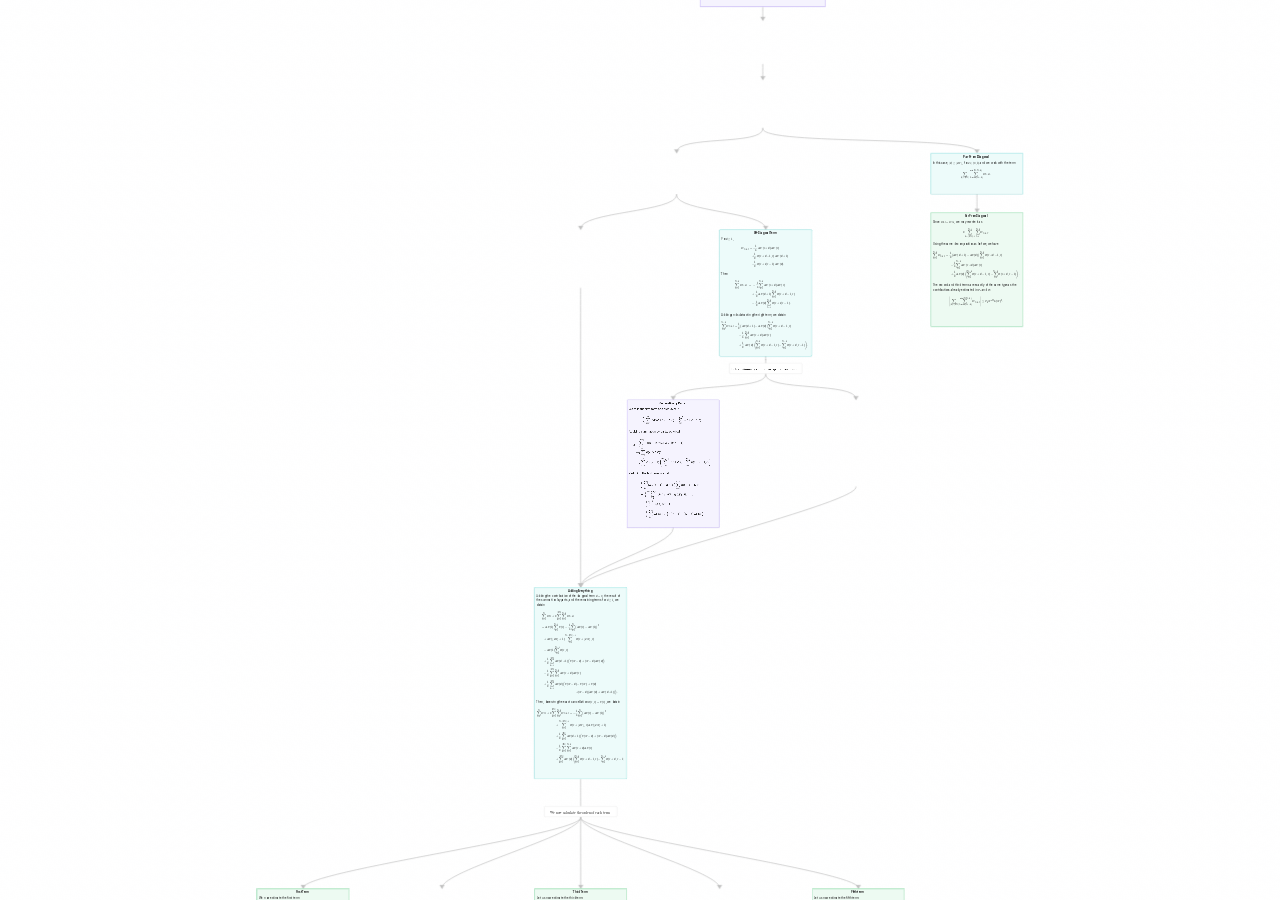
==== commit b95f258d: "Update interactive canvas" ====
--- a/docs/canvas/index.html
+++ b/docs/canvas/index.html
@@ -8,7 +8,7 @@
 <meta property="og:type" content="website">
 <meta property="og:url" content="treescheme-exaraman&amp;glynn.html">
 <meta property="og:image" content="undefined">
-<meta charset="UTF-8"><meta property="og:site_name" content="Vault Obs Sync"><meta name="viewport" content="width=device-width, initial-scale=1.0, user-scalable=yes, minimum-scale=1.0, maximum-scale=5.0"><link rel="alternate" type="application/rss+xml" title="RSS Feed" href="site-lib/rss.xml"><script async="" id="webpage-script" src="site-lib/scripts/webpage.js" onload="this.onload=null;this.setAttribute(&quot;loaded&quot;, &quot;true&quot;)"></script><script async="" id="graph-wasm-script" src="site-lib/scripts/graph-wasm.js" onload="this.onload=null;this.setAttribute(&quot;loaded&quot;, &quot;true&quot;)"></script><script async="" id="graph-render-worker-script" src="site-lib/scripts/graph-render-worker.js" onload="this.onload=null;this.setAttribute(&quot;loaded&quot;, &quot;true&quot;)"></script><link rel="icon" href="site-lib/media/favicon.png"><link rel="stylesheet" href="site-lib/styles/obsidian.css"><link rel="stylesheet" href="site-lib/styles/theme.css"><link rel="preload" href="site-lib/styles/global-variable-styles.css" as="style" onload="this.onload=null;this.rel='stylesheet'"><noscript><link rel="stylesheet" href="site-lib/styles/global-variable-styles.css"></noscript><link rel="preload" href="site-lib/styles/main-styles.css" as="style" onload="this.onload=null;this.rel='stylesheet'"><noscript><link rel="stylesheet" href="site-lib/styles/main-styles.css"></noscript><style>body{--line-width:40em;--line-width-adaptive:40em;--file-line-width:40em;--sidebar-width:min(20em, 80vw);--collapse-arrow-size:11px;--tree-vertical-spacing:1.3em;--sidebar-margin:12px}:root{background-color:#202124}.sidebar{height:100%;font-size:14px;z-index:10;min-width:calc(var(--sidebar-width) + var(--divider-width-hover));max-width:calc(var(--sidebar-width) + var(--divider-width-hover));position:relative;overflow:hidden;overflow:clip;transition:min-width ease-in-out,max-width ease-in-out;transition-duration:.2s;contain:size}#left-sidebar{left:0}#right-sidebar{right:0}.sidebar.is-collapsed{min-width:0;max-width:0}.sidebar.floating{position:absolute}.sidebar .leaf-content{height:100%;min-width:calc(var(--sidebar-width) - var(--divider-width-hover));top:0;padding:var(--sidebar-margin);padding-top:4em;line-height:var(--line-height-tight);background-color:var(--background-secondary);transition:background-color,border-right,border-left,box-shadow;transition-duration:var(--color-fade-speed);transition-timing-function:ease-in-out;position:absolute;display:flex;flex-direction:column}.sidebar:not(.is-collapsed) .leaf-content{min-width:calc(max(100%,var(--sidebar-width)) - 3px);max-width:calc(max(100%,var(--sidebar-width)) - 3px)}#left-sidebar-content{left:0;border-top-right-radius:var(--radius-l);border-bottom-right-radius:var(--radius-l)}#right-sidebar-content{right:0;border-top-left-radius:var(--radius-l);border-bottom-left-radius:var(--radius-l)}.sidebar #left-sidebar-content,.sidebar #right-sidebar-content{contain:none!important;container-type:normal!important;animation:none!important}.sidebar:has(.leaf-content:empty):has(.topbar-content:empty){display:none}.sidebar-topbar{height:calc(2.3em + 2 * var(--sidebar-margin));width:var(--sidebar-width);padding:var(--sidebar-margin);z-index:1;position:fixed;display:flex;align-items:center;transition:width ease-in-out;transition-duration:inherit}.sidebar.is-collapsed .sidebar-topbar{width:calc(2.3em + var(--sidebar-margin) * 2)}.sidebar .sidebar-topbar.is-collapsed{width:0}#left-sidebar .sidebar-topbar{left:0;flex-direction:row;border-top-right-radius:var(--radius-l)}#right-sidebar .sidebar-topbar{right:0;flex-direction:row-reverse;border-top-left-radius:var(--radius-l)}#left-sidebar .topbar-content{margin-right:calc(2.3em + var(--sidebar-margin));flex-direction:row}#right-sidebar .topbar-content{margin-left:calc(2.3em + var(--sidebar-margin));flex-direction:row-reverse}.topbar-content{overflow:hidden visible;overflow:clip visible;width:100%;height:100%;display:flex;align-items:center;transition:inherit}.sidebar.is-collapsed .topbar-content{width:0;transition:inherit}.clickable-icon.sidebar-collapse-icon{background-color:transparent;color:var(--icon-color-focused);padding:2px!important;margin:0!important;height:100%!important;width:2.3em!important;margin-inline:0.14em!important;position:absolute}#left-sidebar .clickable-icon.sidebar-collapse-icon{transform:rotateY(180deg);right:var(--sidebar-margin)}#right-sidebar .clickable-icon.sidebar-collapse-icon{transform:rotateY(180deg);left:var(--sidebar-margin)}.clickable-icon.sidebar-collapse-icon svg.svg-icon{width:100%;height:100%}.feature-title{margin-left:1px;text-transform:uppercase;letter-spacing:.06em;margin-top:.75em;margin-bottom:.75em}.feature-header{display:flex;align-items:center;padding-top:0;font-size:1em;padding-left:0}body.floating-sidebars .sidebar{position:absolute}body{transition:background-color var(--color-fade-speed) ease-in-out}#navbar:not(:empty){display:flex;align-items:center;justify-content:space-between;padding:.5em 1em;width:100%}#main{display:flex;flex-direction:column;height:100%;width:100%;align-items:stretch;justify-content:center}#main-horizontal{display:flex;flex-direction:row;flex-grow:1;width:100%;align-items:stretch;justify-content:center}#center-content{flex-basis:100%;max-width:100%;width:100%;height:100%;display:flex;flex-direction:column;align-items:center;transition:opacity .2s ease-in-out;contain:inline-size}.hide{opacity:0!important;transition:opacity .2s ease-in-out;pointer-events:none}#center-content>.obsidian-document{padding-left:2em;padding-right:1em;margin-bottom:0;width:100%;width:-webkit-fill-available;width:-moz-available;width:fill-available;transition:background-color var(--color-fade-speed) ease-in-out;border-top-right-radius:var(--window-radius,var(--radius-m));border-top-left-radius:var(--window-radius,var(--radius-m));overflow-x:hidden!important;overflow-y:auto!important;display:flex!important;flex-direction:column!important;align-items:center!important;contain:inline-size}body #center-content>.obsidian-document>.markdown-preview-sizer{padding-bottom:80vh;width:100%;max-width:var(--line-width);flex-basis:var(--line-width);transition:background-color var(--color-fade-speed) ease-in-out;contain:inline-size}#center-content>.obsidian-document>div{width:100%!important;transition:background-color var(--color-fade-speed) ease-in-out;contain:inline-size}#center-content>.obsidian-document:not([data-type=markdown]).embed{display:flex;padding:1em;height:100%;width:100%;align-items:center;justify-content:center}#center-content>.obsidian-document:not([data-type=markdown]).embed>*{max-width:100%;max-height:100%;object-fit:contain}:not(h1,h2,h3,h4,h5,h6,li):has(> :is(.math,table)){overflow-x:auto!important}#center-content>.obsidian-document:not([data-type=markdown]){overflow-x:auto;contain:content;padding:0;margin:0;height:100%}.obsidian-document[data-type=attachment]{display:flex;flex-direction:column;align-items:center;justify-content:center;height:100%;width:100%}.obsidian-document[data-type=attachment]>*{outline:0;border:none;box-shadow:none}.obsidian-document[data-type=attachment] :is(img){max-width:90%;max-height:90%;object-fit:contain}.obsidian-document[data-type=attachment]>:is(audio){width:100%;max-width:min(90%,var(--line-width))}.obsidian-document[data-type=attachment]>:is(embed,iframe,video){width:100%;height:100%;max-width:100%;max-height:100%;object-fit:contain}.canvas-wrapper>:is(.header,.footer){z-index:100;position:absolute;display:flex;justify-content:center;flex-direction:column;width:100%;align-items:center}.scroll-highlight{position:absolute;width:100%;height:100%;pointer-events:none;z-index:1000;background-color:hsla(var(--color-accent-hsl),.25);opacity:0;padding:1em;inset:50%;translate:-50% -50%;border-radius:var(--radius-s)}</style><script defer="">async function loadIncludes(){let e=document.querySelectorAll("link[itemprop='include']");for(const t of e){let e=t.getAttribute("href");try{let o="";if(e.startsWith("https:")||e.startsWith("http:")||"file:"!=window.location.protocol){const n=await fetch(e);if(!n.ok){console.log("Could not include file: "+e),t?.remove();continue}o=await n.text()}else{const t=document.getElementById(btoa(encodeURI(e)));if(t){const e=JSON.parse(decodeURI(atob(t.getAttribute("value")??"")));o=e?.data??""}}let n=document.createRange().createContextualFragment(o);t.before(n),t.remove(),console.log("Included text: "+o),console.log("Included file: "+e)}catch(o){t?.remove(),console.log("Could not include file: "+e,o);continue}}}document.addEventListener("DOMContentLoaded",(()=>{loadIncludes()}));let isFileProtocol="file:"==location.protocol;function waitLoadScripts(e,t){let o=e.map((e=>document.getElementById(e+"-script")));!function e(n){let l=o[n],c=n+1;l?(l&&"true"!=l.getAttribute("loaded")||n<o.length&&e(c),n<o.length&&l.addEventListener("load",(()=>e(c)))):n<o.length?e(c):t()}(0)}</script></head><body class="publish css-settings-manager show-inline-title show-ribbon is-focused"><script defer="">let theme=localStorage.getItem("theme")||(window.matchMedia("(prefers-color-scheme: dark)").matches?"dark":"light");"dark"==theme?(document.body.classList.add("theme-dark"),document.body.classList.remove("theme-light")):(document.body.classList.add("theme-light"),document.body.classList.remove("theme-dark")),window.innerWidth<480?document.body.classList.add("is-phone"):window.innerWidth<768?document.body.classList.add("is-tablet"):window.innerWidth<1024?document.body.classList.add("is-small-screen"):document.body.classList.add("is-large-screen")</script><div class="parsed-feature-container" style="display: contents;"><link itemprop="include" href="site-lib/html/custom-head-content-content.html"></div><div id="main"><div id="navbar"></div><div id="main-horizontal"><div id="left-content" class="leaf" style="--sidebar-width: var(--sidebar-width-left);"></div><div id="center-content" class="leaf"><div class="view-content obsidian-document" data-type="canvas"><style id="MJX-CHTML-styles">mjx-c.mjx-c1D44A.TEX-I::before{padding:.683em 1.048em .022em 0;content:"W"}mjx-c.mjx-c42::before{padding:.683em .708em 0 0;content:"B"}mjx-c.mjx-c73::before{padding:.448em .394em .011em 0;content:"s"}mjx-c.mjx-c67::before{padding:.453em .5em .206em 0;content:"g"}mjx-c.mjx-c76::before{padding:.431em .528em .011em 0;content:"v"}mjx-c.mjx-c70::before{padding:.442em .556em .194em 0;content:"p"}mjx-c.mjx-c1D448.TEX-I::before{padding:.683em .767em .022em 0;content:"U"}mjx-c.mjx-c1D443.TEX-I::before{padding:.683em .751em 0 0;content:"P"}mjx-c.mjx-c1D70F.TEX-I::before{padding:.431em .517em .013em 0;content:"τ"}mjx-c.mjx-cA0::before{padding:0 .25em 0 0;content:" "}mjx-c.mjx-c5C::before{padding:.75em .5em .25em 0;content:"\\"}mjx-c.mjx-c71::before{padding:.442em .528em .194em 0;content:"q"}mjx-c.mjx-c1D439.TEX-I::before{padding:.68em .749em 0 0;content:"F"}mjx-c.mjx-c3C::before{padding:.54em .778em .04em 0;content:"<"}mjx-c.mjx-c1D442.TEX-I::before{padding:.704em .763em .022em 0;content:"O"}mjx-c.mjx-c24::before{padding:.75em .5em .056em 0;content:"$"}mjx-c.mjx-c1D435.TEX-I::before{padding:.683em .759em 0 0;content:"B"}mjx-c.mjx-c1D466.TEX-I::before{padding:.442em .49em .205em 0;content:"y"}mjx-c.mjx-c1D461.TEX-I::before{padding:.626em .361em .011em 0;content:"t"}mjx-c.mjx-c1D452.TEX-I::before{padding:.442em .466em .011em 0;content:"e"}mjx-c.mjx-c1D460.TEX-I::before{padding:.442em .469em .01em 0;content:"s"}mjx-c.mjx-c1D45C.TEX-I::before{padding:.441em .485em .011em 0;content:"o"}mjx-c.mjx-c1D463.TEX-I::before{padding:.443em .485em .011em 0;content:"v"}mjx-c.mjx-c1D453.TEX-I::before{padding:.705em .55em .205em 0;content:"f"}mjx-c.mjx-c1D454.TEX-I::before{padding:.442em .477em .205em 0;content:"g"}mjx-c.mjx-c1D464.TEX-I::before{padding:.443em .716em .011em 0;content:"w"}mjx-c.mjx-c1D459.TEX-I::before{padding:.694em .298em .011em 0;content:"l"}mjx-c.mjx-c1D462.TEX-I::before{padding:.442em .572em .011em 0;content:"u"}mjx-c.mjx-c39::before{padding:.666em .5em .022em 0;content:"9"}mjx-c.mjx-c57::before{padding:.683em 1.028em .022em 0;content:"W"}mjx-c.mjx-c65::before{padding:.448em .444em .011em 0;content:"e"}mjx-c.mjx-c20::before{padding:0 .25em 0 0;content:" "}mjx-c.mjx-c6F::before{padding:.448em .5em .01em 0;content:"o"}mjx-c.mjx-c77::before{padding:.431em .722em .011em 0;content:"w"}mjx-c.mjx-c63::before{padding:.448em .444em .011em 0;content:"c"}mjx-c.mjx-c6C::before{padding:.694em .278em 0 0;content:"l"}mjx-c.mjx-c75::before{padding:.442em .556em .011em 0;content:"u"}mjx-c.mjx-c74::before{padding:.615em .389em .01em 0;content:"t"}mjx-c.mjx-c68::before{padding:.694em .556em 0 0;content:"h"}mjx-c.mjx-c72::before{padding:.442em .392em 0 0;content:"r"}mjx-c.mjx-c66::before{padding:.705em .372em 0 0;content:"f"}mjx-stretchy-v.mjx-c7C mjx-ext mjx-c::before{content:"∣";width:.333em}mjx-c.mjx-c35::before{padding:.666em .5em .022em 0;content:"5"}mjx-c.mjx-c36::before{padding:.666em .5em .022em 0;content:"6"}mjx-c.mjx-c37::before{padding:.676em .5em .022em 0;content:"7"}mjx-c.mjx-c38::before{padding:.666em .5em .022em 0;content:"8"}mjx-c.mjx-c1D447.TEX-I::before{padding:.677em .704em 0 0;content:"T"}mjx-c.mjx-c1D436.TEX-I::before{padding:.705em .76em .022em 0;content:"C"}mjx-c.mjx-c2225::before{padding:.75em .5em .25em 0;content:"∥"}mjx-c.mjx-c1D44E.TEX-I::before{padding:.441em .529em .01em 0;content:"a"}mjx-c.mjx-c1D45E.TEX-I::before{padding:.442em .46em .194em 0;content:"q"}mjx-c.mjx-c2272.TEX-A::before{padding:.732em .778em .228em 0;content:"≲"}mjx-c.mjx-c1D44F.TEX-I::before{padding:.694em .429em .011em 0;content:"b"}mjx-mtable{display:inline-block;text-align:center;vertical-align:.25em;position:relative;box-sizing:border-box;border-spacing:0px;border-collapse:collapse}mjx-mstyle[size="s"] mjx-mtable{vertical-align:.354em}mjx-labels{position:absolute;left:0;top:0}mjx-table{display:inline-block;vertical-align:-.5ex;box-sizing:border-box}mjx-table>mjx-itable{vertical-align:middle;text-align:left;box-sizing:border-box}mjx-labels>mjx-itable{position:absolute;top:0}mjx-mtable[justify=left]{text-align:left}mjx-mtable[justify=right]{text-align:right}mjx-mtable[justify=left][side=left]{padding-right:0!important}mjx-mtable[justify=left][side=right]{padding-left:0!important}mjx-mtable[justify=right][side=left]{padding-right:0!important}mjx-mtable[justify=right][side=right]{padding-left:0!important}mjx-mtable[align]{vertical-align:baseline}mjx-mtable[align=top]>mjx-table{vertical-align:top}mjx-mtable[align=bottom]>mjx-table{vertical-align:bottom}mjx-mtable[side=right] mjx-labels{min-width:100%}mjx-mtr{display:table-row;text-align:left}mjx-mtr[rowalign=top]>mjx-mtd{vertical-align:top}mjx-mtr[rowalign=center]>mjx-mtd{vertical-align:middle}mjx-mtr[rowalign=bottom]>mjx-mtd{vertical-align:bottom}mjx-mtr[rowalign=baseline]>mjx-mtd{vertical-align:baseline}mjx-mtr[rowalign=axis]>mjx-mtd{vertical-align:.25em}mjx-mtd{display:table-cell;text-align:center;padding:.215em .4em}mjx-mtd:first-child{padding-left:0}mjx-mtd:last-child{padding-right:0}mjx-mtable>*>mjx-itable>:first-child>mjx-mtd{padding-top:0}mjx-mtable>*>mjx-itable>:last-child>mjx-mtd{padding-bottom:0}mjx-tstrut{display:inline-block;height:1em;vertical-align:-.25em}mjx-labels[align=left]>mjx-mtr>mjx-mtd{text-align:left}mjx-labels[align=right]>mjx-mtr>mjx-mtd{text-align:right}mjx-mtd[extra]{padding:0}mjx-mtd[rowalign=top]{vertical-align:top}mjx-mtd[rowalign=center]{vertical-align:middle}mjx-mtd[rowalign=bottom]{vertical-align:bottom}mjx-mtd[rowalign=baseline]{vertical-align:baseline}mjx-mtd[rowalign=axis]{vertical-align:.25em}mjx-munder{display:inline-block;text-align:left}mjx-over{text-align:left}mjx-munder:not([limits=false]){display:inline-table}mjx-munder>mjx-row{text-align:left}mjx-under{padding-bottom:.1em}mjx-c.mjx-c5B.TEX-S1::before{padding:.85em .417em .349em 0;content:"["}mjx-c.mjx-c1D434.TEX-I::before{padding:.716em .75em 0 0;content:"A"}mjx-c.mjx-c5D.TEX-S1::before{padding:.85em .417em .349em 0;content:"]"}mjx-c.mjx-c1D445.TEX-I::before{padding:.683em .759em .021em 0;content:"R"}mjx-c.mjx-c1D446.TEX-I::before{padding:.705em .645em .022em 0;content:"S"}mjx-c.mjx-c7C::before{padding:.75em .278em .249em 0;content:"|"}mjx-c.mjx-c28.TEX-S1::before{padding:.85em .458em .349em 0;content:"("}mjx-c.mjx-c29.TEX-S1::before{padding:.85em .458em .349em 0;content:")"}mjx-c.mjx-c1D437.TEX-I::before{padding:.683em .828em 0 0;content:"D"}mjx-c.mjx-c1D703.TEX-I::before{padding:.705em .469em .01em 0;content:"θ"}mjx-c.mjx-c230A::before{padding:.75em .444em .25em 0;content:"⌊"}mjx-c.mjx-c230B::before{padding:.75em .444em .25em 0;content:"⌋"}mjx-c.mjx-c2264::before{padding:.636em .778em .138em 0;content:"≤"}mjx-c.mjx-c6D::before{padding:.442em .833em 0 0;content:"m"}mjx-c.mjx-c69::before{padding:.669em .278em 0 0;content:"i"}mjx-c.mjx-c78::before{padding:.431em .528em 0 0;content:"x"}mjx-c.mjx-c34::before{padding:.677em .5em 0 0;content:"4"}mjx-mtext{display:inline-block;text-align:left}mjx-mover{display:inline-block;text-align:left}mjx-mover:not([limits=false]){padding-top:.1em}mjx-mover:not([limits=false])>*{display:block;text-align:left}mjx-mfrac{display:inline-block;text-align:left}mjx-frac{display:inline-block;vertical-align:.17em;padding:0 .22em}mjx-frac[type="d"]{vertical-align:.04em}mjx-frac[delims]{padding:0 .1em}mjx-frac[atop]{padding:0 .12em}mjx-frac[atop][delims]{padding:0}mjx-dtable{display:inline-table;width:100%}mjx-dtable>*{font-size:2000%}mjx-dbox{display:block;font-size:5%}mjx-num{display:block;text-align:center}mjx-den{display:block;text-align:center}mjx-mfrac[bevelled]>mjx-num{display:inline-block}mjx-mfrac[bevelled]>mjx-den{display:inline-block}mjx-den[align=right],mjx-num[align=right]{text-align:right}mjx-den[align=left],mjx-num[align=left]{text-align:left}mjx-nstrut{display:inline-block;height:.054em;width:0;vertical-align:-.054em}mjx-nstrut[type="d"]{height:.217em;vertical-align:-.217em}mjx-dstrut{display:inline-block;height:.505em;width:0}mjx-dstrut[type="d"]{height:.726em}mjx-line{display:block;box-sizing:border-box;min-height:1px;height:.06em;border-top:.06em solid;margin:.06em -.1em;overflow:hidden}mjx-line[type="d"]{margin:.18em -.1em}mjx-stretchy-v.mjx-c5B mjx-beg mjx-c::before{content:"⎡";padding:1.154em .667em .645em 0}mjx-stretchy-v.mjx-c5B mjx-ext mjx-c::before{content:"⎢";width:.667em}mjx-stretchy-v.mjx-c5B mjx-end mjx-c::before{content:"⎣";padding:1.155em .667em .644em 0}mjx-stretchy-v.mjx-c5B>mjx-end{margin-top:-1.799em}mjx-stretchy-v.mjx-c5B>mjx-ext{border-top-width:1.769em;border-bottom-width:1.769em}mjx-stretchy-v.mjx-c5D mjx-beg mjx-c::before{content:"⎤";padding:1.154em .667em .645em 0}mjx-stretchy-v.mjx-c5D mjx-ext mjx-c::before{content:"⎥";width:.667em}mjx-stretchy-v.mjx-c5D mjx-end mjx-c::before{content:"⎦";padding:1.155em .667em .644em 0}mjx-stretchy-v.mjx-c5D>mjx-end{margin-top:-1.799em}mjx-stretchy-v.mjx-c5D>mjx-ext{border-top-width:1.769em;border-bottom-width:1.769em}mjx-c.mjx-c5B.TEX-S2::before{padding:1.15em .472em .649em 0;content:"["}mjx-c.mjx-c5D.TEX-S2::before{padding:1.15em .472em .649em 0;content:"]"}mjx-c.mjx-c1D45D.TEX-I::before{padding:.442em .503em .194em 0;content:"p"}mjx-c.mjx-c61::before{padding:.448em .5em .011em 0;content:"a"}mjx-c.mjx-c6E::before{padding:.442em .556em 0 0;content:"n"}mjx-c.mjx-c64::before{padding:.694em .556em .011em 0;content:"d"}mjx-c.mjx-c1D45F.TEX-I::before{padding:.442em .451em .011em 0;content:"r"}mjx-c.mjx-c2113::before{padding:.705em .417em .02em 0;content:"ℓ"}mjx-c.mjx-c1D449.TEX-I::before{padding:.683em .769em .022em 0;content:"V"}mjx-c.mjx-c394::before{padding:.716em .833em 0 0;content:"Δ"}mjx-c.mjx-c28.TEX-S4::before{padding:1.75em .792em 1.249em 0;content:"("}mjx-c.mjx-c29.TEX-S4::before{padding:1.75em .792em 1.249em 0;content:")"}mjx-c.mjx-c224D::before{padding:.484em .778em 0 0;content:"≍"}mjx-msubsup{display:inline-block;text-align:left}mjx-script{display:inline-block;padding-right:.05em;padding-left:.033em}mjx-script>mjx-spacer{display:block}mjx-mspace{display:inline-block;text-align:left}mjx-mrow{display:inline-block;text-align:left}mjx-munderover{display:inline-block;text-align:left}mjx-munderover:not([limits=false]){padding-top:.1em}mjx-munderover:not([limits=false])>*{display:block}mjx-c.mjx-c1D457.TEX-I::before{padding:.661em .412em .204em 0;content:"j"}mjx-c.mjx-c2124.TEX-A::before{padding:.683em .667em 0 0;content:"Z"}mjx-c.mjx-c1D456.TEX-I::before{padding:.661em .345em .011em 0;content:"i"}mjx-c.mjx-c7B::before{padding:.75em .5em .25em 0;content:"{"}mjx-c.mjx-c7D::before{padding:.75em .5em .25em 0;content:"}"}mjx-c.mjx-c1D709.TEX-I::before{padding:.704em .438em .205em 0;content:"ξ"}mjx-c.mjx-c2E::before{padding:.12em .278em 0 0;content:"."}mjx-c.mjx-c2119.TEX-A::before{padding:.683em .611em 0 0;content:"P"}mjx-c.mjx-c28.TEX-S2::before{padding:1.15em .597em .649em 0;content:"("}mjx-c.mjx-c3E::before{padding:.54em .778em .04em 0;content:">"}mjx-c.mjx-c1D465.TEX-I::before{padding:.442em .572em .011em 0;content:"x"}mjx-c.mjx-c29.TEX-S2::before{padding:1.15em .597em .649em 0;content:")"}mjx-c.mjx-c223C::before{padding:.367em .778em 0 0;content:"∼"}mjx-c.mjx-c1D450.TEX-I::before{padding:.442em .433em .011em 0;content:"c"}mjx-c.mjx-c2212::before{padding:.583em .778em .082em 0;content:"−"}mjx-c.mjx-c1D6FC.TEX-I::before{padding:.442em .64em .011em 0;content:"α"}mjx-c.mjx-c221E::before{padding:.442em 1em .011em 0;content:"∞"}mjx-c.mjx-c1D45B.TEX-I::before{padding:.442em .6em .011em 0;content:"n"}mjx-c.mjx-c2211.TEX-S2::before{padding:.95em 1.444em .45em 0;content:"∑"}mjx-c.mjx-c1D6FF.TEX-I::before{padding:.717em .444em .01em 0;content:"δ"}mjx-container[jax=CHTML]{line-height:0}mjx-container [space="1"]{margin-left:.111em}mjx-container [space="2"]{margin-left:.167em}mjx-container [space="3"]{margin-left:.222em}mjx-container [space="4"]{margin-left:.278em}mjx-container [space="5"]{margin-left:.333em}mjx-container [rspace="1"]{margin-right:.111em}mjx-container [rspace="2"]{margin-right:.167em}mjx-container [rspace="3"]{margin-right:.222em}mjx-container [rspace="4"]{margin-right:.278em}mjx-container [rspace="5"]{margin-right:.333em}mjx-container [size="s"]{font-size:70.7%}mjx-container [size=ss]{font-size:50%}mjx-container [size=Tn]{font-size:60%}mjx-container [size=sm]{font-size:85%}mjx-container [size=lg]{font-size:120%}mjx-container [size=Lg]{font-size:144%}mjx-container [size=LG]{font-size:173%}mjx-container [size=hg]{font-size:207%}mjx-container [size=HG]{font-size:249%}mjx-container [width=full]{width:100%}mjx-box{display:inline-block}mjx-block{display:block}mjx-itable{display:inline-table}mjx-row{display:table-row}mjx-row>*{display:table-cell}mjx-mtext{display:inline-block}mjx-mstyle{display:inline-block}mjx-merror{display:inline-block;color:red;background-color:#ff0}mjx-mphantom{visibility:hidden}mjx-assistive-mml{top:0;left:0;clip:rect(1px,1px,1px,1px);user-select:none;position:absolute!important;padding:1px 0 0!important;border:0!important;display:block!important;width:auto!important;overflow:hidden!important}mjx-assistive-mml[display=block]{width:100%!important}mjx-math{display:inline-block;text-align:left;line-height:0;text-indent:0;font-style:normal;font-weight:400;font-size:100%;font-size-adjust:none;letter-spacing:normal;border-collapse:collapse;overflow-wrap:normal;word-spacing:normal;white-space:nowrap;direction:ltr;padding:1px 0}mjx-container[jax=CHTML][display=true]{display:block;text-align:center;margin:1em 0}mjx-container[jax=CHTML][display=true][width=full]{display:flex}mjx-container[jax=CHTML][display=true] mjx-math{padding:0}mjx-container[jax=CHTML][justify=left]{text-align:left}mjx-container[jax=CHTML][justify=right]{text-align:right}mjx-mi{display:inline-block;text-align:left}mjx-c{display:inline-block}mjx-utext{display:inline-block;padding:.75em 0 .2em}mjx-mo{display:inline-block;text-align:left}mjx-stretchy-h{display:inline-table;width:100%}mjx-stretchy-h>*{display:table-cell;width:0}mjx-stretchy-h>*>mjx-c{display:inline-block;transform:scaleX(1)}mjx-stretchy-h>*>mjx-c::before{display:inline-block;width:initial}mjx-stretchy-h>mjx-ext{overflow:clip visible;width:100%}mjx-stretchy-h>mjx-ext>mjx-c::before{transform:scaleX(500)}mjx-stretchy-h>mjx-ext>mjx-c{width:0}mjx-stretchy-h>mjx-beg>mjx-c{margin-right:-.1em}mjx-stretchy-h>mjx-end>mjx-c{margin-left:-.1em}mjx-stretchy-v{display:inline-block}mjx-stretchy-v>*{display:block}mjx-stretchy-v>mjx-beg{height:0}mjx-stretchy-v>mjx-end>mjx-c{display:block}mjx-stretchy-v>*>mjx-c{transform:scaleY(1);transform-origin:left center;overflow:hidden}mjx-stretchy-v>mjx-ext{display:block;height:100%;box-sizing:border-box;border:0 solid transparent;overflow:visible clip}mjx-stretchy-v>mjx-ext>mjx-c::before{width:initial;box-sizing:border-box}mjx-stretchy-v>mjx-ext>mjx-c{transform:scaleY(500) translateY(.075em);overflow:visible}mjx-mark{display:inline-block;height:0}mjx-mn{display:inline-block;text-align:left}mjx-msub{display:inline-block;text-align:left}mjx-texatom{display:inline-block;text-align:left}mjx-msup{display:inline-block;text-align:left}mjx-c::before{display:block;width:0}.MJX-TEX{font-family:MJXZERO,MJXTEX}.TEX-B{font-family:MJXZERO,MJXTEX-B}.TEX-I{font-family:MJXZERO,MJXTEX-I}.TEX-MI{font-family:MJXZERO,MJXTEX-MI}.TEX-BI{font-family:MJXZERO,MJXTEX-BI}.TEX-S1{font-family:MJXZERO,MJXTEX-S1}.TEX-S2{font-family:MJXZERO,MJXTEX-S2}.TEX-S3{font-family:MJXZERO,MJXTEX-S3}.TEX-S4{font-family:MJXZERO,MJXTEX-S4}.TEX-A{font-family:MJXZERO,MJXTEX-A}.TEX-C{font-family:MJXZERO,MJXTEX-C}.TEX-CB{font-family:MJXZERO,MJXTEX-CB}.TEX-FR{font-family:MJXZERO,MJXTEX-FR}.TEX-FRB{font-family:MJXZERO,MJXTEX-FRB}.TEX-SS{font-family:MJXZERO,MJXTEX-SS}.TEX-SSB{font-family:MJXZERO,MJXTEX-SSB}.TEX-SSI{font-family:MJXZERO,MJXTEX-SSI}.TEX-SC{font-family:MJXZERO,MJXTEX-SC}.TEX-T{font-family:MJXZERO,MJXTEX-T}.TEX-V{font-family:MJXZERO,MJXTEX-V}.TEX-VB{font-family:MJXZERO,MJXTEX-VB}mjx-stretchy-h mjx-c,mjx-stretchy-v mjx-c{font-family:MJXZERO,MJXTEX-S1,MJXTEX-S4,MJXTEX,MJXTEX-A!important}@font-face{font-family:MJXZERO;src:url("site-lib/fonts/mathjax_zero.woff") format("woff")}@font-face{font-family:MJXTEX;src:url("site-lib/fonts/mathjax_main-regular.woff") format("woff")}@font-face{font-family:MJXTEX-B;src:url("site-lib/fonts/mathjax_main-bold.woff") format("woff")}@font-face{font-family:MJXTEX-I;src:url("site-lib/fonts/mathjax_math-italic.woff") format("woff")}@font-face{font-family:MJXTEX-MI;src:url("site-lib/fonts/mathjax_main-italic.woff") format("woff")}@font-face{font-family:MJXTEX-BI;src:url("site-lib/fonts/mathjax_math-bolditalic.woff") format("woff")}@font-face{font-family:MJXTEX-S1;src:url("site-lib/fonts/mathjax_size1-regular.woff") format("woff")}@font-face{font-family:MJXTEX-S2;src:url("site-lib/fonts/mathjax_size2-regular.woff") format("woff")}@font-face{font-family:MJXTEX-S3;src:url("site-lib/fonts/mathjax_size3-regular.woff") format("woff")}@font-face{font-family:MJXTEX-S4;src:url("site-lib/fonts/mathjax_size4-regular.woff") format("woff")}@font-face{font-family:MJXTEX-A;src:url("site-lib/fonts/mathjax_ams-regular.woff") format("woff")}@font-face{font-family:MJXTEX-C;src:url("site-lib/fonts/mathjax_calligraphic-regular.woff") format("woff")}@font-face{font-family:MJXTEX-CB;src:url("site-lib/fonts/mathjax_calligraphic-bold.woff") format("woff")}@font-face{font-family:MJXTEX-FR;src:url("site-lib/fonts/mathjax_fraktur-regular.woff") format("woff")}@font-face{font-family:MJXTEX-FRB;src:url("site-lib/fonts/mathjax_fraktur-bold.woff") format("woff")}@font-face{font-family:MJXTEX-SS;src:url("site-lib/fonts/mathjax_sansserif-regular.woff") format("woff")}@font-face{font-family:MJXTEX-SSB;src:url("site-lib/fonts/mathjax_sansserif-bold.woff") format("woff")}@font-face{font-family:MJXTEX-SSI;src:url("site-lib/fonts/mathjax_sansserif-italic.woff") format("woff")}@font-face{font-family:MJXTEX-SC;src:url("site-lib/fonts/mathjax_script-regular.woff") format("woff")}@font-face{font-family:MJXTEX-T;src:url("site-lib/fonts/mathjax_typewriter-regular.woff") format("woff")}@font-face{font-family:MJXTEX-V;src:url("site-lib/fonts/mathjax_vector-regular.woff") format("woff")}@font-face{font-family:MJXTEX-VB;src:url("site-lib/fonts/mathjax_vector-bold.woff") format("woff")}mjx-c.mjx-c1D451.TEX-I::before{padding:.694em .52em .01em 0;content:"d"}mjx-c.mjx-c2265::before{padding:.636em .778em .138em 0;content:"≥"}mjx-c.mjx-c31::before{padding:.666em .5em 0 0;content:"1"}mjx-c.mjx-c28::before{padding:.75em .389em .25em 0;content:"("}mjx-c.mjx-c1D44B.TEX-I::before{padding:.683em .852em 0 0;content:"X"}mjx-c.mjx-c1D458.TEX-I::before{padding:.694em .521em .011em 0;content:"k"}mjx-c.mjx-c29::before{padding:.75em .389em .25em 0;content:")"}mjx-c.mjx-c2208::before{padding:.54em .667em .04em 0;content:"∈"}mjx-c.mjx-c2115.TEX-A::before{padding:.683em .722em .02em 0;content:"N"}mjx-c.mjx-c211D.TEX-A::before{padding:.683em .722em 0 0;content:"R"}mjx-c.mjx-c30::before{padding:.666em .5em .022em 0;content:"0"}mjx-c.mjx-c1D45A.TEX-I::before{padding:.442em .878em .011em 0;content:"m"}mjx-c.mjx-c210E.TEX-I::before{padding:.694em .576em .011em 0;content:"h"}mjx-c.mjx-c2C::before{padding:.121em .278em .194em 0;content:","}mjx-c.mjx-c2026::before{padding:.12em 1.172em 0 0;content:"…"}mjx-c.mjx-c2B::before{padding:.583em .778em .082em 0;content:"+"}mjx-c.mjx-c1D53C.TEX-A::before{padding:.683em .667em 0 0;content:"E"}mjx-c.mjx-c5B::before{padding:.75em .278em .25em 0;content:"["}mjx-c.mjx-c5D::before{padding:.75em .278em .25em 0;content:"]"}mjx-c.mjx-c3D::before{padding:.583em .778em .082em 0;content:"="}mjx-c.mjx-c1D43B.TEX-I::before{padding:.683em .888em 0 0;content:"H"}mjx-c.mjx-c2F::before{padding:.75em .5em .25em 0;content:"/"}mjx-c.mjx-c33::before{padding:.665em .5em .022em 0;content:"3"}mjx-c.mjx-c32::before{padding:.666em .5em 0 0;content:"2"}mjx-c.mjx-c1D43F.TEX-I::before{padding:.683em .681em 0 0;content:"L"}mjx-c.mjx-c3A::before{padding:.43em .278em 0 0;content:":"}mjx-c.mjx-c2192::before{padding:.511em 1em .011em 0;content:"→"}mjx-c.mjx-c1D43E.TEX-I::before{padding:.683em .889em 0 0;content:"K"}mjx-c.mjx-cD7::before{padding:.491em .778em 0 0;content:"×"}mjx-c.mjx-c1D441.TEX-I::before{padding:.683em .888em 0 0;content:"N"}</style><div class="canvas-wrapper node-insert-event" tabindex="-1" data-ignore-swipe="true" data-disable-font-size-relative-to-zoom="false" data-hide-background-grid-when-in-readonly="true" data-collapsible-groups-feature-enabled="true" data-collapsed-group-preview-on-drag="true" data-allow-floating-edge-creation="false" style="--zoom-multiplier: 3.38963334939392;"><svg class="canvas-background"><pattern id="c8d6d0d90f5a63d5" patternUnits="userSpaceOnUse" x="806.2067407024794" y="505.5" width="13.92561983471074" height="13.92561983471074"><circle cx="0.7" cy="0.7" r="0.7"></circle></pattern><rect x="0" y="0" width="100%" height="100%" fill="url(#c8d6d0d90f5a63d5)"></rect></svg><div class="canvas-card-menu" style="z-index: 21;"><div class="canvas-card-menu-button mod-draggable" aria-label="Drag to add card" data-tooltip-position="top"><svg xmlns="http://www.w3.org/2000/svg" width="24" height="24" viewBox="0 0 24 24" fill="none" stroke="currentColor" stroke-width="2" stroke-linecap="round" stroke-linejoin="round" class="svg-icon lucide-sticky-note"><path d="M21 9a2.4 2.4 0 0 0-.706-1.706l-3.588-3.588A2.4 2.4 0 0 0 15 3H5a2 2 0 0 0-2 2v14a2 2 0 0 0 2 2h14a2 2 0 0 0 2-2z"></path><path d="M15 3v5a1 1 0 0 0 1 1h5"></path></svg></div><div class="canvas-card-menu-button mod-draggable" aria-label="Drag to add note from vault" data-tooltip-position="top"><svg xmlns="http://www.w3.org/2000/svg" width="24" height="24" viewBox="0 0 24 24" fill="none" stroke="currentColor" stroke-width="2" stroke-linecap="round" stroke-linejoin="round" class="svg-icon lucide-file-text"><path d="M6 22a2 2 0 0 1-2-2V4a2 2 0 0 1 2-2h8a2.4 2.4 0 0 1 1.704.706l3.588 3.588A2.4 2.4 0 0 1 20 8v12a2 2 0 0 1-2 2z"></path><path d="M14 2v5a1 1 0 0 0 1 1h5"></path><path d="M10 9H8"></path><path d="M16 13H8"></path><path d="M16 17H8"></path></svg></div><div class="canvas-card-menu-button mod-draggable" aria-label="Drag to add media from vault" data-tooltip-position="top"><svg xmlns="http://www.w3.org/2000/svg" width="24" height="24" viewBox="0 0 24 24" fill="none" stroke="currentColor" stroke-width="2" stroke-linecap="round" stroke-linejoin="round" class="svg-icon lucide-file-image"><path d="M6 22a2 2 0 0 1-2-2V4a2 2 0 0 1 2-2h8a2.4 2.4 0 0 1 1.704.706l3.588 3.588A2.4 2.4 0 0 1 20 8v12a2 2 0 0 1-2 2z"></path><path d="M14 2v5a1 1 0 0 0 1 1h5"></path><circle cx="10" cy="12" r="2"></circle><path d="m20 17-1.296-1.296a2.41 2.41 0 0 0-3.408 0L9 22"></path></svg></div><div id="new-slide" class="canvas-card-menu-button mod-draggable" aria-label="Drag to add slide" data-tooltip-position="top"><svg xmlns="http://www.w3.org/2000/svg" width="24" height="24" viewBox="0 0 24 24" fill="none" stroke="currentColor" stroke-width="2" stroke-linecap="round" stroke-linejoin="round" class="svg-icon lucide-gallery-vertical"><path d="M3 2h18"></path><rect x="3" y="6" width="18" height="12" rx="2"></rect><path d="M3 22h18"></path></svg></div><div id="create-group" class="canvas-card-menu-button mod-draggable" aria-label="Drag to add group" data-tooltip-position="top"><svg xmlns="http://www.w3.org/2000/svg" width="24" height="24" viewBox="0 0 24 24" fill="none" stroke="currentColor" stroke-width="2" stroke-linecap="round" stroke-linejoin="round" class="svg-icon lucide-group"><path d="M3 7V5c0-1.1.9-2 2-2h2"></path><path d="M17 3h2c1.1 0 2 .9 2 2v2"></path><path d="M21 17v2c0 1.1-.9 2-2 2h-2"></path><path d="M7 21H5c-1.1 0-2-.9-2-2v-2"></path><rect x="7" y="7" width="7" height="5" rx="1"></rect><rect x="10" y="12" width="7" height="5" rx="1"></rect></svg></div></div><div class="canvas-controls" style="z-index: 21;"><div class="canvas-control-group mod-raised"><div class="canvas-control-item" aria-label="Canvas settings" data-tooltip-position="left"><svg xmlns="http://www.w3.org/2000/svg" width="24" height="24" viewBox="0 0 24 24" fill="none" stroke="currentColor" stroke-width="2" stroke-linecap="round" stroke-linejoin="round" class="svg-icon lucide-settings"><path d="M9.671 4.136a2.34 2.34 0 0 1 4.659 0 2.34 2.34 0 0 0 3.319 1.915 2.34 2.34 0 0 1 2.33 4.033 2.34 2.34 0 0 0 0 3.831 2.34 2.34 0 0 1-2.33 4.033 2.34 2.34 0 0 0-3.319 1.915 2.34 2.34 0 0 1-4.659 0 2.34 2.34 0 0 0-3.32-1.915 2.34 2.34 0 0 1-2.33-4.033 2.34 2.34 0 0 0 0-3.831A2.34 2.34 0 0 1 6.35 6.051a2.34 2.34 0 0 0 3.319-1.915"></path><circle cx="12" cy="12" r="3"></circle></svg></div><div id="properties-button" class="canvas-control-item" aria-label="Properties" data-tooltip-position="left"><svg xmlns="http://www.w3.org/2000/svg" width="24" height="24" viewBox="0 0 24 24" fill="none" stroke="currentColor" stroke-width="2" stroke-linecap="round" stroke-linejoin="round" class="svg-icon lucide-info"><circle cx="12" cy="12" r="10"></circle><path d="M12 16v-4"></path><path d="M12 8h.01"></path></svg></div></div><div class="canvas-control-group mod-raised"><div class="canvas-control-item" aria-label="Zoom in" data-tooltip-position="left"><svg xmlns="http://www.w3.org/2000/svg" width="24" height="24" viewBox="0 0 24 24" fill="none" stroke="currentColor" stroke-width="2" stroke-linecap="round" stroke-linejoin="round" class="svg-icon lucide-plus"><path d="M5 12h14"></path><path d="M12 5v14"></path></svg></div><div class="canvas-control-item" aria-label="Reset zoom" data-tooltip-position="left"><svg xmlns="http://www.w3.org/2000/svg" width="24" height="24" viewBox="0 0 24 24" fill="none" stroke="currentColor" stroke-width="2" stroke-linecap="round" stroke-linejoin="round" class="svg-icon lucide-rotate-cw"><path d="M21 12a9 9 0 1 1-9-9c2.52 0 4.93 1 6.74 2.74L21 8"></path><path d="M21 3v5h-5"></path></svg></div><div class="canvas-control-item" aria-label="Zoom to fit
+<meta charset="UTF-8"><meta property="og:site_name" content="Vault Obs Sync"><meta name="viewport" content="width=device-width, initial-scale=1.0, user-scalable=yes, minimum-scale=1.0, maximum-scale=5.0"><link rel="alternate" type="application/rss+xml" title="RSS Feed" href="site-lib/rss.xml"><script async="" id="webpage-script" src="site-lib/scripts/webpage.js" onload="this.onload=null;this.setAttribute(&quot;loaded&quot;, &quot;true&quot;)"></script><script async="" id="graph-wasm-script" src="site-lib/scripts/graph-wasm.js" onload="this.onload=null;this.setAttribute(&quot;loaded&quot;, &quot;true&quot;)"></script><script async="" id="graph-render-worker-script" src="site-lib/scripts/graph-render-worker.js" onload="this.onload=null;this.setAttribute(&quot;loaded&quot;, &quot;true&quot;)"></script><link rel="icon" href="site-lib/media/favicon.png"><link rel="stylesheet" href="site-lib/styles/obsidian.css"><link rel="stylesheet" href="site-lib/styles/theme.css"><link rel="preload" href="site-lib/styles/global-variable-styles.css" as="style" onload="this.onload=null;this.rel='stylesheet'"><noscript><link rel="stylesheet" href="site-lib/styles/global-variable-styles.css"></noscript><link rel="preload" href="site-lib/styles/main-styles.css" as="style" onload="this.onload=null;this.rel='stylesheet'"><noscript><link rel="stylesheet" href="site-lib/styles/main-styles.css"></noscript><style>body{--line-width:40em;--line-width-adaptive:40em;--file-line-width:40em;--sidebar-width:min(20em, 80vw);--collapse-arrow-size:11px;--tree-vertical-spacing:1.3em;--sidebar-margin:12px}:root{background-color:#202124}.sidebar{height:100%;font-size:14px;z-index:10;min-width:calc(var(--sidebar-width) + var(--divider-width-hover));max-width:calc(var(--sidebar-width) + var(--divider-width-hover));position:relative;overflow:hidden;overflow:clip;transition:min-width ease-in-out,max-width ease-in-out;transition-duration:.2s;contain:size}#left-sidebar{left:0}#right-sidebar{right:0}.sidebar.is-collapsed{min-width:0;max-width:0}.sidebar.floating{position:absolute}.sidebar .leaf-content{height:100%;min-width:calc(var(--sidebar-width) - var(--divider-width-hover));top:0;padding:var(--sidebar-margin);padding-top:4em;line-height:var(--line-height-tight);background-color:var(--background-secondary);transition:background-color,border-right,border-left,box-shadow;transition-duration:var(--color-fade-speed);transition-timing-function:ease-in-out;position:absolute;display:flex;flex-direction:column}.sidebar:not(.is-collapsed) .leaf-content{min-width:calc(max(100%,var(--sidebar-width)) - 3px);max-width:calc(max(100%,var(--sidebar-width)) - 3px)}#left-sidebar-content{left:0;border-top-right-radius:var(--radius-l);border-bottom-right-radius:var(--radius-l)}#right-sidebar-content{right:0;border-top-left-radius:var(--radius-l);border-bottom-left-radius:var(--radius-l)}.sidebar #left-sidebar-content,.sidebar #right-sidebar-content{contain:none!important;container-type:normal!important;animation:none!important}.sidebar:has(.leaf-content:empty):has(.topbar-content:empty){display:none}.sidebar-topbar{height:calc(2.3em + 2 * var(--sidebar-margin));width:var(--sidebar-width);padding:var(--sidebar-margin);z-index:1;position:fixed;display:flex;align-items:center;transition:width ease-in-out;transition-duration:inherit}.sidebar.is-collapsed .sidebar-topbar{width:calc(2.3em + var(--sidebar-margin) * 2)}.sidebar .sidebar-topbar.is-collapsed{width:0}#left-sidebar .sidebar-topbar{left:0;flex-direction:row;border-top-right-radius:var(--radius-l)}#right-sidebar .sidebar-topbar{right:0;flex-direction:row-reverse;border-top-left-radius:var(--radius-l)}#left-sidebar .topbar-content{margin-right:calc(2.3em + var(--sidebar-margin));flex-direction:row}#right-sidebar .topbar-content{margin-left:calc(2.3em + var(--sidebar-margin));flex-direction:row-reverse}.topbar-content{overflow:hidden visible;overflow:clip visible;width:100%;height:100%;display:flex;align-items:center;transition:inherit}.sidebar.is-collapsed .topbar-content{width:0;transition:inherit}.clickable-icon.sidebar-collapse-icon{background-color:transparent;color:var(--icon-color-focused);padding:2px!important;margin:0!important;height:100%!important;width:2.3em!important;margin-inline:0.14em!important;position:absolute}#left-sidebar .clickable-icon.sidebar-collapse-icon{transform:rotateY(180deg);right:var(--sidebar-margin)}#right-sidebar .clickable-icon.sidebar-collapse-icon{transform:rotateY(180deg);left:var(--sidebar-margin)}.clickable-icon.sidebar-collapse-icon svg.svg-icon{width:100%;height:100%}.feature-title{margin-left:1px;text-transform:uppercase;letter-spacing:.06em;margin-top:.75em;margin-bottom:.75em}.feature-header{display:flex;align-items:center;padding-top:0;font-size:1em;padding-left:0}body.floating-sidebars .sidebar{position:absolute}body{transition:background-color var(--color-fade-speed) ease-in-out}#navbar:not(:empty){display:flex;align-items:center;justify-content:space-between;padding:.5em 1em;width:100%}#main{display:flex;flex-direction:column;height:100%;width:100%;align-items:stretch;justify-content:center}#main-horizontal{display:flex;flex-direction:row;flex-grow:1;width:100%;align-items:stretch;justify-content:center}#center-content{flex-basis:100%;max-width:100%;width:100%;height:100%;display:flex;flex-direction:column;align-items:center;transition:opacity .2s ease-in-out;contain:inline-size}.hide{opacity:0!important;transition:opacity .2s ease-in-out;pointer-events:none}#center-content>.obsidian-document{padding-left:2em;padding-right:1em;margin-bottom:0;width:100%;width:-webkit-fill-available;width:-moz-available;width:fill-available;transition:background-color var(--color-fade-speed) ease-in-out;border-top-right-radius:var(--window-radius,var(--radius-m));border-top-left-radius:var(--window-radius,var(--radius-m));overflow-x:hidden!important;overflow-y:auto!important;display:flex!important;flex-direction:column!important;align-items:center!important;contain:inline-size}body #center-content>.obsidian-document>.markdown-preview-sizer{padding-bottom:80vh;width:100%;max-width:var(--line-width);flex-basis:var(--line-width);transition:background-color var(--color-fade-speed) ease-in-out;contain:inline-size}#center-content>.obsidian-document>div{width:100%!important;transition:background-color var(--color-fade-speed) ease-in-out;contain:inline-size}#center-content>.obsidian-document:not([data-type=markdown]).embed{display:flex;padding:1em;height:100%;width:100%;align-items:center;justify-content:center}#center-content>.obsidian-document:not([data-type=markdown]).embed>*{max-width:100%;max-height:100%;object-fit:contain}:not(h1,h2,h3,h4,h5,h6,li):has(> :is(.math,table)){overflow-x:auto!important}#center-content>.obsidian-document:not([data-type=markdown]){overflow-x:auto;contain:content;padding:0;margin:0;height:100%}.obsidian-document[data-type=attachment]{display:flex;flex-direction:column;align-items:center;justify-content:center;height:100%;width:100%}.obsidian-document[data-type=attachment]>*{outline:0;border:none;box-shadow:none}.obsidian-document[data-type=attachment] :is(img){max-width:90%;max-height:90%;object-fit:contain}.obsidian-document[data-type=attachment]>:is(audio){width:100%;max-width:min(90%,var(--line-width))}.obsidian-document[data-type=attachment]>:is(embed,iframe,video){width:100%;height:100%;max-width:100%;max-height:100%;object-fit:contain}.canvas-wrapper>:is(.header,.footer){z-index:100;position:absolute;display:flex;justify-content:center;flex-direction:column;width:100%;align-items:center}.scroll-highlight{position:absolute;width:100%;height:100%;pointer-events:none;z-index:1000;background-color:hsla(var(--color-accent-hsl),.25);opacity:0;padding:1em;inset:50%;translate:-50% -50%;border-radius:var(--radius-s)}</style><script defer="">async function loadIncludes(){let e=document.querySelectorAll("link[itemprop='include']");for(const t of e){let e=t.getAttribute("href");try{let o="";if(e.startsWith("https:")||e.startsWith("http:")||"file:"!=window.location.protocol){const n=await fetch(e);if(!n.ok){console.log("Could not include file: "+e),t?.remove();continue}o=await n.text()}else{const t=document.getElementById(btoa(encodeURI(e)));if(t){const e=JSON.parse(decodeURI(atob(t.getAttribute("value")??"")));o=e?.data??""}}let n=document.createRange().createContextualFragment(o);t.before(n),t.remove(),console.log("Included text: "+o),console.log("Included file: "+e)}catch(o){t?.remove(),console.log("Could not include file: "+e,o);continue}}}document.addEventListener("DOMContentLoaded",(()=>{loadIncludes()}));let isFileProtocol="file:"==location.protocol;function waitLoadScripts(e,t){let o=e.map((e=>document.getElementById(e+"-script")));!function e(n){let l=o[n],c=n+1;l?(l&&"true"!=l.getAttribute("loaded")||n<o.length&&e(c),n<o.length&&l.addEventListener("load",(()=>e(c)))):n<o.length?e(c):t()}(0)}</script></head><body class="publish css-settings-manager show-inline-title show-ribbon is-focused"><script defer="">let theme=localStorage.getItem("theme")||(window.matchMedia("(prefers-color-scheme: dark)").matches?"dark":"light");"dark"==theme?(document.body.classList.add("theme-dark"),document.body.classList.remove("theme-light")):(document.body.classList.add("theme-light"),document.body.classList.remove("theme-dark")),window.innerWidth<480?document.body.classList.add("is-phone"):window.innerWidth<768?document.body.classList.add("is-tablet"):window.innerWidth<1024?document.body.classList.add("is-small-screen"):document.body.classList.add("is-large-screen")</script><div class="parsed-feature-container" style="display: contents;"><link itemprop="include" href="site-lib/html/custom-head-content-content.html"></div><div id="main"><div id="navbar"></div><div id="main-horizontal"><div id="left-content" class="leaf" style="--sidebar-width: var(--sidebar-width-left);"></div><div id="center-content" class="leaf"><div class="view-content obsidian-document" data-type="canvas"><style id="MJX-CHTML-styles">mjx-c.mjx-c1D44A.TEX-I::before{padding:.683em 1.048em .022em 0;content:"W"}mjx-c.mjx-c42::before{padding:.683em .708em 0 0;content:"B"}mjx-c.mjx-c73::before{padding:.448em .394em .011em 0;content:"s"}mjx-c.mjx-c67::before{padding:.453em .5em .206em 0;content:"g"}mjx-c.mjx-c76::before{padding:.431em .528em .011em 0;content:"v"}mjx-c.mjx-c70::before{padding:.442em .556em .194em 0;content:"p"}mjx-c.mjx-c1D448.TEX-I::before{padding:.683em .767em .022em 0;content:"U"}mjx-c.mjx-c1D443.TEX-I::before{padding:.683em .751em 0 0;content:"P"}mjx-c.mjx-c1D70F.TEX-I::before{padding:.431em .517em .013em 0;content:"τ"}mjx-c.mjx-cA0::before{padding:0 .25em 0 0;content:" "}mjx-c.mjx-c5C::before{padding:.75em .5em .25em 0;content:"\\"}mjx-c.mjx-c71::before{padding:.442em .528em .194em 0;content:"q"}mjx-c.mjx-c1D439.TEX-I::before{padding:.68em .749em 0 0;content:"F"}mjx-c.mjx-c3C::before{padding:.54em .778em .04em 0;content:"<"}mjx-c.mjx-c1D442.TEX-I::before{padding:.704em .763em .022em 0;content:"O"}mjx-c.mjx-c24::before{padding:.75em .5em .056em 0;content:"$"}mjx-c.mjx-c1D435.TEX-I::before{padding:.683em .759em 0 0;content:"B"}mjx-c.mjx-c1D466.TEX-I::before{padding:.442em .49em .205em 0;content:"y"}mjx-c.mjx-c1D461.TEX-I::before{padding:.626em .361em .011em 0;content:"t"}mjx-c.mjx-c1D452.TEX-I::before{padding:.442em .466em .011em 0;content:"e"}mjx-c.mjx-c1D460.TEX-I::before{padding:.442em .469em .01em 0;content:"s"}mjx-c.mjx-c1D45C.TEX-I::before{padding:.441em .485em .011em 0;content:"o"}mjx-c.mjx-c1D463.TEX-I::before{padding:.443em .485em .011em 0;content:"v"}mjx-c.mjx-c1D453.TEX-I::before{padding:.705em .55em .205em 0;content:"f"}mjx-c.mjx-c1D454.TEX-I::before{padding:.442em .477em .205em 0;content:"g"}mjx-c.mjx-c1D464.TEX-I::before{padding:.443em .716em .011em 0;content:"w"}mjx-c.mjx-c1D459.TEX-I::before{padding:.694em .298em .011em 0;content:"l"}mjx-c.mjx-c1D462.TEX-I::before{padding:.442em .572em .011em 0;content:"u"}mjx-c.mjx-c39::before{padding:.666em .5em .022em 0;content:"9"}mjx-c.mjx-c57::before{padding:.683em 1.028em .022em 0;content:"W"}mjx-c.mjx-c65::before{padding:.448em .444em .011em 0;content:"e"}mjx-c.mjx-c20::before{padding:0 .25em 0 0;content:" "}mjx-c.mjx-c6F::before{padding:.448em .5em .01em 0;content:"o"}mjx-c.mjx-c77::before{padding:.431em .722em .011em 0;content:"w"}mjx-c.mjx-c63::before{padding:.448em .444em .011em 0;content:"c"}mjx-c.mjx-c6C::before{padding:.694em .278em 0 0;content:"l"}mjx-c.mjx-c75::before{padding:.442em .556em .011em 0;content:"u"}mjx-c.mjx-c74::before{padding:.615em .389em .01em 0;content:"t"}mjx-c.mjx-c68::before{padding:.694em .556em 0 0;content:"h"}mjx-c.mjx-c72::before{padding:.442em .392em 0 0;content:"r"}mjx-c.mjx-c66::before{padding:.705em .372em 0 0;content:"f"}mjx-stretchy-v.mjx-c7C mjx-ext mjx-c::before{content:"∣";width:.333em}mjx-c.mjx-c35::before{padding:.666em .5em .022em 0;content:"5"}mjx-c.mjx-c36::before{padding:.666em .5em .022em 0;content:"6"}mjx-c.mjx-c37::before{padding:.676em .5em .022em 0;content:"7"}mjx-c.mjx-c38::before{padding:.666em .5em .022em 0;content:"8"}mjx-c.mjx-c1D447.TEX-I::before{padding:.677em .704em 0 0;content:"T"}mjx-c.mjx-c1D436.TEX-I::before{padding:.705em .76em .022em 0;content:"C"}mjx-c.mjx-c2225::before{padding:.75em .5em .25em 0;content:"∥"}mjx-c.mjx-c1D44E.TEX-I::before{padding:.441em .529em .01em 0;content:"a"}mjx-c.mjx-c1D45E.TEX-I::before{padding:.442em .46em .194em 0;content:"q"}mjx-c.mjx-c2272.TEX-A::before{padding:.732em .778em .228em 0;content:"≲"}mjx-c.mjx-c1D44F.TEX-I::before{padding:.694em .429em .011em 0;content:"b"}mjx-mtable{display:inline-block;text-align:center;vertical-align:.25em;position:relative;box-sizing:border-box;border-spacing:0px;border-collapse:collapse}mjx-mstyle[size="s"] mjx-mtable{vertical-align:.354em}mjx-labels{position:absolute;left:0;top:0}mjx-table{display:inline-block;vertical-align:-.5ex;box-sizing:border-box}mjx-table>mjx-itable{vertical-align:middle;text-align:left;box-sizing:border-box}mjx-labels>mjx-itable{position:absolute;top:0}mjx-mtable[justify=left]{text-align:left}mjx-mtable[justify=right]{text-align:right}mjx-mtable[justify=left][side=left]{padding-right:0!important}mjx-mtable[justify=left][side=right]{padding-left:0!important}mjx-mtable[justify=right][side=left]{padding-right:0!important}mjx-mtable[justify=right][side=right]{padding-left:0!important}mjx-mtable[align]{vertical-align:baseline}mjx-mtable[align=top]>mjx-table{vertical-align:top}mjx-mtable[align=bottom]>mjx-table{vertical-align:bottom}mjx-mtable[side=right] mjx-labels{min-width:100%}mjx-mtr{display:table-row;text-align:left}mjx-mtr[rowalign=top]>mjx-mtd{vertical-align:top}mjx-mtr[rowalign=center]>mjx-mtd{vertical-align:middle}mjx-mtr[rowalign=bottom]>mjx-mtd{vertical-align:bottom}mjx-mtr[rowalign=baseline]>mjx-mtd{vertical-align:baseline}mjx-mtr[rowalign=axis]>mjx-mtd{vertical-align:.25em}mjx-mtd{display:table-cell;text-align:center;padding:.215em .4em}mjx-mtd:first-child{padding-left:0}mjx-mtd:last-child{padding-right:0}mjx-mtable>*>mjx-itable>:first-child>mjx-mtd{padding-top:0}mjx-mtable>*>mjx-itable>:last-child>mjx-mtd{padding-bottom:0}mjx-tstrut{display:inline-block;height:1em;vertical-align:-.25em}mjx-labels[align=left]>mjx-mtr>mjx-mtd{text-align:left}mjx-labels[align=right]>mjx-mtr>mjx-mtd{text-align:right}mjx-mtd[extra]{padding:0}mjx-mtd[rowalign=top]{vertical-align:top}mjx-mtd[rowalign=center]{vertical-align:middle}mjx-mtd[rowalign=bottom]{vertical-align:bottom}mjx-mtd[rowalign=baseline]{vertical-align:baseline}mjx-mtd[rowalign=axis]{vertical-align:.25em}mjx-munder{display:inline-block;text-align:left}mjx-over{text-align:left}mjx-munder:not([limits=false]){display:inline-table}mjx-munder>mjx-row{text-align:left}mjx-under{padding-bottom:.1em}mjx-c.mjx-c5B.TEX-S1::before{padding:.85em .417em .349em 0;content:"["}mjx-c.mjx-c1D434.TEX-I::before{padding:.716em .75em 0 0;content:"A"}mjx-c.mjx-c5D.TEX-S1::before{padding:.85em .417em .349em 0;content:"]"}mjx-c.mjx-c1D445.TEX-I::before{padding:.683em .759em .021em 0;content:"R"}mjx-c.mjx-c1D446.TEX-I::before{padding:.705em .645em .022em 0;content:"S"}mjx-c.mjx-c7C::before{padding:.75em .278em .249em 0;content:"|"}mjx-c.mjx-c28.TEX-S1::before{padding:.85em .458em .349em 0;content:"("}mjx-c.mjx-c29.TEX-S1::before{padding:.85em .458em .349em 0;content:")"}mjx-c.mjx-c1D437.TEX-I::before{padding:.683em .828em 0 0;content:"D"}mjx-c.mjx-c1D703.TEX-I::before{padding:.705em .469em .01em 0;content:"θ"}mjx-c.mjx-c230A::before{padding:.75em .444em .25em 0;content:"⌊"}mjx-c.mjx-c230B::before{padding:.75em .444em .25em 0;content:"⌋"}mjx-c.mjx-c2264::before{padding:.636em .778em .138em 0;content:"≤"}mjx-c.mjx-c6D::before{padding:.442em .833em 0 0;content:"m"}mjx-c.mjx-c69::before{padding:.669em .278em 0 0;content:"i"}mjx-c.mjx-c78::before{padding:.431em .528em 0 0;content:"x"}mjx-c.mjx-c34::before{padding:.677em .5em 0 0;content:"4"}mjx-mtext{display:inline-block;text-align:left}mjx-mover{display:inline-block;text-align:left}mjx-mover:not([limits=false]){padding-top:.1em}mjx-mover:not([limits=false])>*{display:block;text-align:left}mjx-mfrac{display:inline-block;text-align:left}mjx-frac{display:inline-block;vertical-align:.17em;padding:0 .22em}mjx-frac[type="d"]{vertical-align:.04em}mjx-frac[delims]{padding:0 .1em}mjx-frac[atop]{padding:0 .12em}mjx-frac[atop][delims]{padding:0}mjx-dtable{display:inline-table;width:100%}mjx-dtable>*{font-size:2000%}mjx-dbox{display:block;font-size:5%}mjx-num{display:block;text-align:center}mjx-den{display:block;text-align:center}mjx-mfrac[bevelled]>mjx-num{display:inline-block}mjx-mfrac[bevelled]>mjx-den{display:inline-block}mjx-den[align=right],mjx-num[align=right]{text-align:right}mjx-den[align=left],mjx-num[align=left]{text-align:left}mjx-nstrut{display:inline-block;height:.054em;width:0;vertical-align:-.054em}mjx-nstrut[type="d"]{height:.217em;vertical-align:-.217em}mjx-dstrut{display:inline-block;height:.505em;width:0}mjx-dstrut[type="d"]{height:.726em}mjx-line{display:block;box-sizing:border-box;min-height:1px;height:.06em;border-top:.06em solid;margin:.06em -.1em;overflow:hidden}mjx-line[type="d"]{margin:.18em -.1em}mjx-stretchy-v.mjx-c5B mjx-beg mjx-c::before{content:"⎡";padding:1.154em .667em .645em 0}mjx-stretchy-v.mjx-c5B mjx-ext mjx-c::before{content:"⎢";width:.667em}mjx-stretchy-v.mjx-c5B mjx-end mjx-c::before{content:"⎣";padding:1.155em .667em .644em 0}mjx-stretchy-v.mjx-c5B>mjx-end{margin-top:-1.799em}mjx-stretchy-v.mjx-c5B>mjx-ext{border-top-width:1.769em;border-bottom-width:1.769em}mjx-stretchy-v.mjx-c5D mjx-beg mjx-c::before{content:"⎤";padding:1.154em .667em .645em 0}mjx-stretchy-v.mjx-c5D mjx-ext mjx-c::before{content:"⎥";width:.667em}mjx-stretchy-v.mjx-c5D mjx-end mjx-c::before{content:"⎦";padding:1.155em .667em .644em 0}mjx-stretchy-v.mjx-c5D>mjx-end{margin-top:-1.799em}mjx-stretchy-v.mjx-c5D>mjx-ext{border-top-width:1.769em;border-bottom-width:1.769em}mjx-c.mjx-c5B.TEX-S2::before{padding:1.15em .472em .649em 0;content:"["}mjx-c.mjx-c5D.TEX-S2::before{padding:1.15em .472em .649em 0;content:"]"}mjx-c.mjx-c1D45D.TEX-I::before{padding:.442em .503em .194em 0;content:"p"}mjx-c.mjx-c61::before{padding:.448em .5em .011em 0;content:"a"}mjx-c.mjx-c6E::before{padding:.442em .556em 0 0;content:"n"}mjx-c.mjx-c64::before{padding:.694em .556em .011em 0;content:"d"}mjx-c.mjx-c1D45F.TEX-I::before{padding:.442em .451em .011em 0;content:"r"}mjx-c.mjx-c2113::before{padding:.705em .417em .02em 0;content:"ℓ"}mjx-c.mjx-c1D449.TEX-I::before{padding:.683em .769em .022em 0;content:"V"}mjx-c.mjx-c394::before{padding:.716em .833em 0 0;content:"Δ"}mjx-c.mjx-c28.TEX-S4::before{padding:1.75em .792em 1.249em 0;content:"("}mjx-c.mjx-c29.TEX-S4::before{padding:1.75em .792em 1.249em 0;content:")"}mjx-c.mjx-c224D::before{padding:.484em .778em 0 0;content:"≍"}mjx-msubsup{display:inline-block;text-align:left}mjx-script{display:inline-block;padding-right:.05em;padding-left:.033em}mjx-script>mjx-spacer{display:block}mjx-mspace{display:inline-block;text-align:left}mjx-mrow{display:inline-block;text-align:left}mjx-munderover{display:inline-block;text-align:left}mjx-munderover:not([limits=false]){padding-top:.1em}mjx-munderover:not([limits=false])>*{display:block}mjx-c.mjx-c1D457.TEX-I::before{padding:.661em .412em .204em 0;content:"j"}mjx-c.mjx-c2124.TEX-A::before{padding:.683em .667em 0 0;content:"Z"}mjx-c.mjx-c1D456.TEX-I::before{padding:.661em .345em .011em 0;content:"i"}mjx-c.mjx-c7B::before{padding:.75em .5em .25em 0;content:"{"}mjx-c.mjx-c7D::before{padding:.75em .5em .25em 0;content:"}"}mjx-c.mjx-c1D709.TEX-I::before{padding:.704em .438em .205em 0;content:"ξ"}mjx-c.mjx-c2E::before{padding:.12em .278em 0 0;content:"."}mjx-c.mjx-c2119.TEX-A::before{padding:.683em .611em 0 0;content:"P"}mjx-c.mjx-c28.TEX-S2::before{padding:1.15em .597em .649em 0;content:"("}mjx-c.mjx-c3E::before{padding:.54em .778em .04em 0;content:">"}mjx-c.mjx-c1D465.TEX-I::before{padding:.442em .572em .011em 0;content:"x"}mjx-c.mjx-c29.TEX-S2::before{padding:1.15em .597em .649em 0;content:")"}mjx-c.mjx-c223C::before{padding:.367em .778em 0 0;content:"∼"}mjx-c.mjx-c1D450.TEX-I::before{padding:.442em .433em .011em 0;content:"c"}mjx-c.mjx-c2212::before{padding:.583em .778em .082em 0;content:"−"}mjx-c.mjx-c1D6FC.TEX-I::before{padding:.442em .64em .011em 0;content:"α"}mjx-c.mjx-c221E::before{padding:.442em 1em .011em 0;content:"∞"}mjx-c.mjx-c1D45B.TEX-I::before{padding:.442em .6em .011em 0;content:"n"}mjx-c.mjx-c2211.TEX-S2::before{padding:.95em 1.444em .45em 0;content:"∑"}mjx-c.mjx-c1D6FF.TEX-I::before{padding:.717em .444em .01em 0;content:"δ"}mjx-container[jax=CHTML]{line-height:0}mjx-container [space="1"]{margin-left:.111em}mjx-container [space="2"]{margin-left:.167em}mjx-container [space="3"]{margin-left:.222em}mjx-container [space="4"]{margin-left:.278em}mjx-container [space="5"]{margin-left:.333em}mjx-container [rspace="1"]{margin-right:.111em}mjx-container [rspace="2"]{margin-right:.167em}mjx-container [rspace="3"]{margin-right:.222em}mjx-container [rspace="4"]{margin-right:.278em}mjx-container [rspace="5"]{margin-right:.333em}mjx-container [size="s"]{font-size:70.7%}mjx-container [size=ss]{font-size:50%}mjx-container [size=Tn]{font-size:60%}mjx-container [size=sm]{font-size:85%}mjx-container [size=lg]{font-size:120%}mjx-container [size=Lg]{font-size:144%}mjx-container [size=LG]{font-size:173%}mjx-container [size=hg]{font-size:207%}mjx-container [size=HG]{font-size:249%}mjx-container [width=full]{width:100%}mjx-box{display:inline-block}mjx-block{display:block}mjx-itable{display:inline-table}mjx-row{display:table-row}mjx-row>*{display:table-cell}mjx-mtext{display:inline-block}mjx-mstyle{display:inline-block}mjx-merror{display:inline-block;color:red;background-color:#ff0}mjx-mphantom{visibility:hidden}mjx-assistive-mml{top:0;left:0;clip:rect(1px,1px,1px,1px);user-select:none;position:absolute!important;padding:1px 0 0!important;border:0!important;display:block!important;width:auto!important;overflow:hidden!important}mjx-assistive-mml[display=block]{width:100%!important}mjx-math{display:inline-block;text-align:left;line-height:0;text-indent:0;font-style:normal;font-weight:400;font-size:100%;font-size-adjust:none;letter-spacing:normal;border-collapse:collapse;overflow-wrap:normal;word-spacing:normal;white-space:nowrap;direction:ltr;padding:1px 0}mjx-container[jax=CHTML][display=true]{display:block;text-align:center;margin:1em 0}mjx-container[jax=CHTML][display=true][width=full]{display:flex}mjx-container[jax=CHTML][display=true] mjx-math{padding:0}mjx-container[jax=CHTML][justify=left]{text-align:left}mjx-container[jax=CHTML][justify=right]{text-align:right}mjx-mi{display:inline-block;text-align:left}mjx-c{display:inline-block}mjx-utext{display:inline-block;padding:.75em 0 .2em}mjx-mo{display:inline-block;text-align:left}mjx-stretchy-h{display:inline-table;width:100%}mjx-stretchy-h>*{display:table-cell;width:0}mjx-stretchy-h>*>mjx-c{display:inline-block;transform:scaleX(1)}mjx-stretchy-h>*>mjx-c::before{display:inline-block;width:initial}mjx-stretchy-h>mjx-ext{overflow:clip visible;width:100%}mjx-stretchy-h>mjx-ext>mjx-c::before{transform:scaleX(500)}mjx-stretchy-h>mjx-ext>mjx-c{width:0}mjx-stretchy-h>mjx-beg>mjx-c{margin-right:-.1em}mjx-stretchy-h>mjx-end>mjx-c{margin-left:-.1em}mjx-stretchy-v{display:inline-block}mjx-stretchy-v>*{display:block}mjx-stretchy-v>mjx-beg{height:0}mjx-stretchy-v>mjx-end>mjx-c{display:block}mjx-stretchy-v>*>mjx-c{transform:scaleY(1);transform-origin:left center;overflow:hidden}mjx-stretchy-v>mjx-ext{display:block;height:100%;box-sizing:border-box;border:0 solid transparent;overflow:visible clip}mjx-stretchy-v>mjx-ext>mjx-c::before{width:initial;box-sizing:border-box}mjx-stretchy-v>mjx-ext>mjx-c{transform:scaleY(500) translateY(.075em);overflow:visible}mjx-mark{display:inline-block;height:0}mjx-mn{display:inline-block;text-align:left}mjx-msub{display:inline-block;text-align:left}mjx-texatom{display:inline-block;text-align:left}mjx-msup{display:inline-block;text-align:left}mjx-c::before{display:block;width:0}.MJX-TEX{font-family:MJXZERO,MJXTEX}.TEX-B{font-family:MJXZERO,MJXTEX-B}.TEX-I{font-family:MJXZERO,MJXTEX-I}.TEX-MI{font-family:MJXZERO,MJXTEX-MI}.TEX-BI{font-family:MJXZERO,MJXTEX-BI}.TEX-S1{font-family:MJXZERO,MJXTEX-S1}.TEX-S2{font-family:MJXZERO,MJXTEX-S2}.TEX-S3{font-family:MJXZERO,MJXTEX-S3}.TEX-S4{font-family:MJXZERO,MJXTEX-S4}.TEX-A{font-family:MJXZERO,MJXTEX-A}.TEX-C{font-family:MJXZERO,MJXTEX-C}.TEX-CB{font-family:MJXZERO,MJXTEX-CB}.TEX-FR{font-family:MJXZERO,MJXTEX-FR}.TEX-FRB{font-family:MJXZERO,MJXTEX-FRB}.TEX-SS{font-family:MJXZERO,MJXTEX-SS}.TEX-SSB{font-family:MJXZERO,MJXTEX-SSB}.TEX-SSI{font-family:MJXZERO,MJXTEX-SSI}.TEX-SC{font-family:MJXZERO,MJXTEX-SC}.TEX-T{font-family:MJXZERO,MJXTEX-T}.TEX-V{font-family:MJXZERO,MJXTEX-V}.TEX-VB{font-family:MJXZERO,MJXTEX-VB}mjx-stretchy-h mjx-c,mjx-stretchy-v mjx-c{font-family:MJXZERO,MJXTEX-S1,MJXTEX-S4,MJXTEX,MJXTEX-A!important}@font-face{font-family:MJXZERO;src:url("site-lib/fonts/mathjax_zero.woff") format("woff")}@font-face{font-family:MJXTEX;src:url("site-lib/fonts/mathjax_main-regular.woff") format("woff")}@font-face{font-family:MJXTEX-B;src:url("site-lib/fonts/mathjax_main-bold.woff") format("woff")}@font-face{font-family:MJXTEX-I;src:url("site-lib/fonts/mathjax_math-italic.woff") format("woff")}@font-face{font-family:MJXTEX-MI;src:url("site-lib/fonts/mathjax_main-italic.woff") format("woff")}@font-face{font-family:MJXTEX-BI;src:url("site-lib/fonts/mathjax_math-bolditalic.woff") format("woff")}@font-face{font-family:MJXTEX-S1;src:url("site-lib/fonts/mathjax_size1-regular.woff") format("woff")}@font-face{font-family:MJXTEX-S2;src:url("site-lib/fonts/mathjax_size2-regular.woff") format("woff")}@font-face{font-family:MJXTEX-S3;src:url("site-lib/fonts/mathjax_size3-regular.woff") format("woff")}@font-face{font-family:MJXTEX-S4;src:url("site-lib/fonts/mathjax_size4-regular.woff") format("woff")}@font-face{font-family:MJXTEX-A;src:url("site-lib/fonts/mathjax_ams-regular.woff") format("woff")}@font-face{font-family:MJXTEX-C;src:url("site-lib/fonts/mathjax_calligraphic-regular.woff") format("woff")}@font-face{font-family:MJXTEX-CB;src:url("site-lib/fonts/mathjax_calligraphic-bold.woff") format("woff")}@font-face{font-family:MJXTEX-FR;src:url("site-lib/fonts/mathjax_fraktur-regular.woff") format("woff")}@font-face{font-family:MJXTEX-FRB;src:url("site-lib/fonts/mathjax_fraktur-bold.woff") format("woff")}@font-face{font-family:MJXTEX-SS;src:url("site-lib/fonts/mathjax_sansserif-regular.woff") format("woff")}@font-face{font-family:MJXTEX-SSB;src:url("site-lib/fonts/mathjax_sansserif-bold.woff") format("woff")}@font-face{font-family:MJXTEX-SSI;src:url("site-lib/fonts/mathjax_sansserif-italic.woff") format("woff")}@font-face{font-family:MJXTEX-SC;src:url("site-lib/fonts/mathjax_script-regular.woff") format("woff")}@font-face{font-family:MJXTEX-T;src:url("site-lib/fonts/mathjax_typewriter-regular.woff") format("woff")}@font-face{font-family:MJXTEX-V;src:url("site-lib/fonts/mathjax_vector-regular.woff") format("woff")}@font-face{font-family:MJXTEX-VB;src:url("site-lib/fonts/mathjax_vector-bold.woff") format("woff")}mjx-c.mjx-c1D451.TEX-I::before{padding:.694em .52em .01em 0;content:"d"}mjx-c.mjx-c2265::before{padding:.636em .778em .138em 0;content:"≥"}mjx-c.mjx-c31::before{padding:.666em .5em 0 0;content:"1"}mjx-c.mjx-c28::before{padding:.75em .389em .25em 0;content:"("}mjx-c.mjx-c1D44B.TEX-I::before{padding:.683em .852em 0 0;content:"X"}mjx-c.mjx-c1D458.TEX-I::before{padding:.694em .521em .011em 0;content:"k"}mjx-c.mjx-c29::before{padding:.75em .389em .25em 0;content:")"}mjx-c.mjx-c2208::before{padding:.54em .667em .04em 0;content:"∈"}mjx-c.mjx-c2115.TEX-A::before{padding:.683em .722em .02em 0;content:"N"}mjx-c.mjx-c211D.TEX-A::before{padding:.683em .722em 0 0;content:"R"}mjx-c.mjx-c30::before{padding:.666em .5em .022em 0;content:"0"}mjx-c.mjx-c1D45A.TEX-I::before{padding:.442em .878em .011em 0;content:"m"}mjx-c.mjx-c210E.TEX-I::before{padding:.694em .576em .011em 0;content:"h"}mjx-c.mjx-c2C::before{padding:.121em .278em .194em 0;content:","}mjx-c.mjx-c2026::before{padding:.12em 1.172em 0 0;content:"…"}mjx-c.mjx-c2B::before{padding:.583em .778em .082em 0;content:"+"}mjx-c.mjx-c1D53C.TEX-A::before{padding:.683em .667em 0 0;content:"E"}mjx-c.mjx-c5B::before{padding:.75em .278em .25em 0;content:"["}mjx-c.mjx-c5D::before{padding:.75em .278em .25em 0;content:"]"}mjx-c.mjx-c3D::before{padding:.583em .778em .082em 0;content:"="}mjx-c.mjx-c1D43B.TEX-I::before{padding:.683em .888em 0 0;content:"H"}mjx-c.mjx-c2F::before{padding:.75em .5em .25em 0;content:"/"}mjx-c.mjx-c33::before{padding:.665em .5em .022em 0;content:"3"}mjx-c.mjx-c32::before{padding:.666em .5em 0 0;content:"2"}mjx-c.mjx-c1D43F.TEX-I::before{padding:.683em .681em 0 0;content:"L"}mjx-c.mjx-c3A::before{padding:.43em .278em 0 0;content:":"}mjx-c.mjx-c2192::before{padding:.511em 1em .011em 0;content:"→"}mjx-c.mjx-c1D43E.TEX-I::before{padding:.683em .889em 0 0;content:"K"}mjx-c.mjx-cD7::before{padding:.491em .778em 0 0;content:"×"}mjx-c.mjx-c1D441.TEX-I::before{padding:.683em .888em 0 0;content:"N"}</style><div class="canvas-wrapper node-insert-event" tabindex="-1" data-ignore-swipe="true" data-disable-font-size-relative-to-zoom="false" data-hide-background-grid-when-in-readonly="true" data-collapsible-groups-feature-enabled="true" data-collapsed-group-preview-on-drag="true" data-allow-floating-edge-creation="false" style="--zoom-multiplier: 3.38963334939392;"><svg class="canvas-background"><pattern id="c0c1ac30f2077525" patternUnits="userSpaceOnUse" x="806.2067407024794" y="505.5" width="13.92561983471074" height="13.92561983471074"><circle cx="0.7" cy="0.7" r="0.7"></circle></pattern><rect x="0" y="0" width="100%" height="100%" fill="url(#c0c1ac30f2077525)"></rect></svg><div class="canvas-card-menu" style="z-index: 21;"><div class="canvas-card-menu-button mod-draggable" aria-label="Drag to add card" data-tooltip-position="top"><svg xmlns="http://www.w3.org/2000/svg" width="24" height="24" viewBox="0 0 24 24" fill="none" stroke="currentColor" stroke-width="2" stroke-linecap="round" stroke-linejoin="round" class="svg-icon lucide-sticky-note"><path d="M21 9a2.4 2.4 0 0 0-.706-1.706l-3.588-3.588A2.4 2.4 0 0 0 15 3H5a2 2 0 0 0-2 2v14a2 2 0 0 0 2 2h14a2 2 0 0 0 2-2z"></path><path d="M15 3v5a1 1 0 0 0 1 1h5"></path></svg></div><div class="canvas-card-menu-button mod-draggable" aria-label="Drag to add note from vault" data-tooltip-position="top"><svg xmlns="http://www.w3.org/2000/svg" width="24" height="24" viewBox="0 0 24 24" fill="none" stroke="currentColor" stroke-width="2" stroke-linecap="round" stroke-linejoin="round" class="svg-icon lucide-file-text"><path d="M6 22a2 2 0 0 1-2-2V4a2 2 0 0 1 2-2h8a2.4 2.4 0 0 1 1.704.706l3.588 3.588A2.4 2.4 0 0 1 20 8v12a2 2 0 0 1-2 2z"></path><path d="M14 2v5a1 1 0 0 0 1 1h5"></path><path d="M10 9H8"></path><path d="M16 13H8"></path><path d="M16 17H8"></path></svg></div><div class="canvas-card-menu-button mod-draggable" aria-label="Drag to add media from vault" data-tooltip-position="top"><svg xmlns="http://www.w3.org/2000/svg" width="24" height="24" viewBox="0 0 24 24" fill="none" stroke="currentColor" stroke-width="2" stroke-linecap="round" stroke-linejoin="round" class="svg-icon lucide-file-image"><path d="M6 22a2 2 0 0 1-2-2V4a2 2 0 0 1 2-2h8a2.4 2.4 0 0 1 1.704.706l3.588 3.588A2.4 2.4 0 0 1 20 8v12a2 2 0 0 1-2 2z"></path><path d="M14 2v5a1 1 0 0 0 1 1h5"></path><circle cx="10" cy="12" r="2"></circle><path d="m20 17-1.296-1.296a2.41 2.41 0 0 0-3.408 0L9 22"></path></svg></div><div id="new-slide" class="canvas-card-menu-button mod-draggable" aria-label="Drag to add slide" data-tooltip-position="top"><svg xmlns="http://www.w3.org/2000/svg" width="24" height="24" viewBox="0 0 24 24" fill="none" stroke="currentColor" stroke-width="2" stroke-linecap="round" stroke-linejoin="round" class="svg-icon lucide-gallery-vertical"><path d="M3 2h18"></path><rect x="3" y="6" width="18" height="12" rx="2"></rect><path d="M3 22h18"></path></svg></div><div id="create-group" class="canvas-card-menu-button mod-draggable" aria-label="Drag to add group" data-tooltip-position="top"><svg xmlns="http://www.w3.org/2000/svg" width="24" height="24" viewBox="0 0 24 24" fill="none" stroke="currentColor" stroke-width="2" stroke-linecap="round" stroke-linejoin="round" class="svg-icon lucide-group"><path d="M3 7V5c0-1.1.9-2 2-2h2"></path><path d="M17 3h2c1.1 0 2 .9 2 2v2"></path><path d="M21 17v2c0 1.1-.9 2-2 2h-2"></path><path d="M7 21H5c-1.1 0-2-.9-2-2v-2"></path><rect x="7" y="7" width="7" height="5" rx="1"></rect><rect x="10" y="12" width="7" height="5" rx="1"></rect></svg></div></div><div class="canvas-controls" style="z-index: 21;"><div class="canvas-control-group mod-raised"><div class="canvas-control-item" aria-label="Canvas settings" data-tooltip-position="left"><svg xmlns="http://www.w3.org/2000/svg" width="24" height="24" viewBox="0 0 24 24" fill="none" stroke="currentColor" stroke-width="2" stroke-linecap="round" stroke-linejoin="round" class="svg-icon lucide-settings"><path d="M9.671 4.136a2.34 2.34 0 0 1 4.659 0 2.34 2.34 0 0 0 3.319 1.915 2.34 2.34 0 0 1 2.33 4.033 2.34 2.34 0 0 0 0 3.831 2.34 2.34 0 0 1-2.33 4.033 2.34 2.34 0 0 0-3.319 1.915 2.34 2.34 0 0 1-4.659 0 2.34 2.34 0 0 0-3.32-1.915 2.34 2.34 0 0 1-2.33-4.033 2.34 2.34 0 0 0 0-3.831A2.34 2.34 0 0 1 6.35 6.051a2.34 2.34 0 0 0 3.319-1.915"></path><circle cx="12" cy="12" r="3"></circle></svg></div><div id="properties-button" class="canvas-control-item" aria-label="Properties" data-tooltip-position="left"><svg xmlns="http://www.w3.org/2000/svg" width="24" height="24" viewBox="0 0 24 24" fill="none" stroke="currentColor" stroke-width="2" stroke-linecap="round" stroke-linejoin="round" class="svg-icon lucide-info"><circle cx="12" cy="12" r="10"></circle><path d="M12 16v-4"></path><path d="M12 8h.01"></path></svg></div></div><div class="canvas-control-group mod-raised"><div class="canvas-control-item" aria-label="Zoom in" data-tooltip-position="left"><svg xmlns="http://www.w3.org/2000/svg" width="24" height="24" viewBox="0 0 24 24" fill="none" stroke="currentColor" stroke-width="2" stroke-linecap="round" stroke-linejoin="round" class="svg-icon lucide-plus"><path d="M5 12h14"></path><path d="M12 5v14"></path></svg></div><div class="canvas-control-item" aria-label="Reset zoom" data-tooltip-position="left"><svg xmlns="http://www.w3.org/2000/svg" width="24" height="24" viewBox="0 0 24 24" fill="none" stroke="currentColor" stroke-width="2" stroke-linecap="round" stroke-linejoin="round" class="svg-icon lucide-rotate-cw"><path d="M21 12a9 9 0 1 1-9-9c2.52 0 4.93 1 6.74 2.74L21 8"></path><path d="M21 3v5h-5"></path></svg></div><div class="canvas-control-item" aria-label="Zoom to fit
 (⇧ 1)" data-tooltip-position="left"><svg xmlns="http://www.w3.org/2000/svg" width="24" height="24" viewBox="0 0 24 24" fill="none" stroke="currentColor" stroke-width="2" stroke-linecap="round" stroke-linejoin="round" class="svg-icon lucide-maximize"><path d="M8 3H5a2 2 0 0 0-2 2v3"></path><path d="M21 8V5a2 2 0 0 0-2-2h-3"></path><path d="M3 16v3a2 2 0 0 0 2 2h3"></path><path d="M16 21h3a2 2 0 0 0 2-2v-3"></path></svg></div><div class="canvas-control-item" aria-label="Zoom out" data-tooltip-position="left"><svg xmlns="http://www.w3.org/2000/svg" width="24" height="24" viewBox="0 0 24 24" fill="none" stroke="currentColor" stroke-width="2" stroke-linecap="round" stroke-linejoin="round" class="svg-icon lucide-minus"><path d="M5 12h14"></path></svg></div></div><div class="canvas-control-group mod-raised"><div class="canvas-control-item is-disabled" aria-label="Undo" data-tooltip-position="left"><svg xmlns="http://www.w3.org/2000/svg" width="24" height="24" viewBox="0 0 24 24" fill="none" stroke="currentColor" stroke-width="2" stroke-linecap="round" stroke-linejoin="round" class="svg-icon lucide-undo-2"><path d="M9 14 4 9l5-5"></path><path d="M4 9h10.5a5.5 5.5 0 0 1 5.5 5.5a5.5 5.5 0 0 1-5.5 5.5H11"></path></svg></div><div class="canvas-control-item is-disabled" aria-label="Redo" data-tooltip-position="left"><svg xmlns="http://www.w3.org/2000/svg" width="24" height="24" viewBox="0 0 24 24" fill="none" stroke="currentColor" stroke-width="2" stroke-linecap="round" stroke-linejoin="round" class="svg-icon lucide-redo-2"><path d="m15 14 5-5-5-5"></path><path d="M20 9H9.5A5.5 5.5 0 0 0 4 14.5A5.5 5.5 0 0 0 9.5 20H13"></path></svg></div></div><div class="canvas-control-group mod-raised"><div class="canvas-control-item" aria-label="Canvas help" data-tooltip-position="left"><svg xmlns="http://www.w3.org/2000/svg" width="24" height="24" viewBox="0 0 24 24" fill="none" stroke="currentColor" stroke-width="2" stroke-linecap="round" stroke-linejoin="round" class="svg-icon lucide-help-circle"><circle cx="12" cy="12" r="10"></circle><path d="M9.09 9a3 3 0 0 1 5.83 1c0 2-3 3-3 3"></path><path d="M12 17h.01"></path></svg></div></div></div><div class="canvas" style="transform: translate(818px, 505.5px) scale(0.0870351) translate(-135.5px, -3040px);"><svg class="canvas-edges"></svg><svg class="canvas-edges"></svg><svg class="canvas-edges"><g><path class="canvas-interaction-path" d="M1210 -340 L1210 -333 M1210,-333 C1210,-263 1210,-277 1210,-207"></path><path class="canvas-display-path" d="M1210 -340 L1210 -333 M1210,-333 C1210,-263 1210,-277 1210,-207"></path></g><g><path class="canvas-interaction-path" d="M455 800 L455 807 M455,807 C455,957 1235,953 1235,1103"></path><path class="canvas-display-path" d="M455 800 L455 807 M455,807 C455,957 1235,953 1235,1103"></path></g><g><path class="canvas-interaction-path" d="M1210 220 L1210 227 M1210,227 C1210,377 3085,283 3085,433"></path><path class="canvas-display-path" d="M1210 220 L1210 227 M1210,227 C1210,377 3085,283 3085,433"></path></g><g><path class="canvas-interaction-path" d="M1210 -1780 L1210 -1773 M1210,-1773 C1210,-1700 1210,-1700 1210,-1627"></path><path class="canvas-display-path" d="M1210 -1780 L1210 -1773 M1210,-1773 C1210,-1700 1210,-1700 1210,-1627"></path></g><g><path class="canvas-interaction-path" d="M1210 -840 L1210 -833 M1210,-833 C1210,-763 1210,-797 1210,-727"></path><path class="canvas-display-path" d="M1210 -840 L1210 -833 M1210,-833 C1210,-763 1210,-797 1210,-727"></path></g><g><path class="canvas-interaction-path" d="M1210 220 L1210 227 M1210,227 C1210,377 455,283 455,433"></path><path class="canvas-display-path" d="M1210 220 L1210 227 M1210,227 C1210,377 455,283 455,433"></path></g><g><path class="canvas-interaction-path" d="M455 800 L455 807 M455,807 C455,957 -385,953 -385,1103"></path><path class="canvas-display-path" d="M455 800 L455 807 M455,807 C455,957 -385,953 -385,1103"></path></g><g><path class="canvas-interaction-path" d="M1235.5 2372 L1235.5 2379 M1235.5,2379 C1235.5,2529 425,2443 425,2593"></path><path class="canvas-display-path" d="M1235.5 2372 L1235.5 2379 M1235.5,2379 C1235.5,2529 425,2443 425,2593"></path></g><g><path class="canvas-interaction-path" d="M1235.5 2372 L1235.5 2379 M1235.5,2379 C1235.5,2529 2025,2443 2025,2593"></path><path class="canvas-display-path" d="M1235.5 2372 L1235.5 2379 M1235.5,2379 C1235.5,2529 2025,2443 2025,2593"></path></g><g><path class="canvas-interaction-path" d="M1235 2220 L1235 2227 M1235,2227 C1235,2297 1235.5,2203 1235.5,2273 M1235.5 2273 L1235.5 2280"></path><path class="canvas-display-path" d="M1235 2220 L1235 2227 M1235,2227 C1235,2297 1235.5,2203 1235.5,2273 M1235.5 2273 L1235.5 2280"></path></g><g><path class="canvas-interaction-path" d="M-385 1620 L-385 1627 M-385,1627 C-385,1777 -385,4083 -385,4233"></path><path class="canvas-display-path" d="M-385 1620 L-385 1627 M-385,1627 C-385,1777 -385,4083 -385,4233"></path></g><g><path class="canvas-interaction-path" d="M425 3720 L425 3727 M425,3727 C425,3877 -385,4083 -385,4233"></path><path class="canvas-display-path" d="M425 3720 L425 3727 M425,3727 C425,3877 -385,4083 -385,4233"></path></g><g><path class="canvas-interaction-path" d="M2025 3360 L2025 3367 M2025,3367 C2025,3517 -385,4083 -385,4233"></path><path class="canvas-display-path" d="M2025 3360 L2025 3367 M2025,3367 C2025,3517 -385,4083 -385,4233"></path></g><g><path class="canvas-interaction-path" d="M-384.5 6252 L-384.5 6259 M-384.5,6259 C-384.5,6409 -1599,6723 -1599,6873"></path><path class="canvas-display-path" d="M-384.5 6252 L-384.5 6259 M-384.5,6259 C-384.5,6409 -1599,6723 -1599,6873"></path></g><g><path class="canvas-interaction-path" d="M-384.5 6252 L-384.5 6259 M-384.5,6259 C-384.5,6409 -384,6723 -384,6873"></path><path class="canvas-display-path" d="M-384.5 6252 L-384.5 6259 M-384.5,6259 C-384.5,6409 -384,6723 -384,6873"></path></g><g><path class="canvas-interaction-path" d="M-384.5 6252 L-384.5 6259 M-384.5,6259 C-384.5,6409 831,6723 831,6873"></path><path class="canvas-display-path" d="M-384.5 6252 L-384.5 6259 M-384.5,6259 C-384.5,6409 831,6723 831,6873"></path></g><g><path class="canvas-interaction-path" d="M-384.5 6252 L-384.5 6259 M-384.5,6259 C-384.5,6409 2046,6723 2046,6873"></path><path class="canvas-display-path" d="M-384.5 6252 L-384.5 6259 M-384.5,6259 C-384.5,6409 2046,6723 2046,6873"></path></g><g><path class="canvas-interaction-path" d="M-385 5920 L-385 5927 M-385,5927 C-385,6040.000276548334 -384.5,6039.999723451666 -384.5,6153 M-384.5 6153 L-384.5 6160"></path><path class="canvas-display-path" d="M-385 5920 L-385 5927 M-385,5927 C-385,6040.000276548334 -384.5,6039.999723451666 -384.5,6153 M-384.5 6153 L-384.5 6160"></path></g><g><path class="canvas-interaction-path" d="M-384.5 6252 L-384.5 6259 M-384.5,6259 C-384.5,6409 -2814,6723 -2814,6873"></path><path class="canvas-display-path" d="M-384.5 6252 L-384.5 6259 M-384.5,6259 C-384.5,6409 -2814,6723 -2814,6873"></path></g><g><path class="canvas-interaction-path" d="M3085 800 L3085 807 M3085,807 C3085,880 3085,880 3085,953"></path><path class="canvas-display-path" d="M3085 800 L3085 807 M3085,807 C3085,880 3085,880 3085,953"></path></g></svg><svg class="canvas-edges"><g><g style="transform: translate(1210px, -200px) rotate(180deg);"><polygon class="canvas-path-end" points="0,0 6.5,10.4 -6.5,10.4"></polygon></g></g><g><g style="transform: translate(1235px, 1110px) rotate(180deg);"><polygon class="canvas-path-end" points="0,0 6.5,10.4 -6.5,10.4"></polygon></g></g><g><g style="transform: translate(3085px, 440px) rotate(180deg);"><polygon class="canvas-path-end" points="0,0 6.5,10.4 -6.5,10.4"></polygon></g></g><g><g style="transform: translate(1210px, -1620px) rotate(180deg);"><polygon class="canvas-path-end" points="0,0 6.5,10.4 -6.5,10.4"></polygon></g></g><g><g style="transform: translate(1210px, -720px) rotate(180deg);"><polygon class="canvas-path-end" points="0,0 6.5,10.4 -6.5,10.4"></polygon></g></g><g><g style="transform: translate(455px, 440px) rotate(180deg);"><polygon class="canvas-path-end" points="0,0 6.5,10.4 -6.5,10.4"></polygon></g></g><g><g style="transform: translate(-385px, 1110px) rotate(180deg);"><polygon class="canvas-path-end" points="0,0 6.5,10.4 -6.5,10.4"></polygon></g></g><g><g style="transform: translate(425px, 2600px) rotate(180deg);"><polygon class="canvas-path-end" points="0,0 6.5,10.4 -6.5,10.4"></polygon></g></g><g><g style="transform: translate(2025px, 2600px) rotate(180deg);"><polygon class="canvas-path-end" points="0,0 6.5,10.4 -6.5,10.4"></polygon></g></g><g></g><g><g style="transform: translate(-385px, 4240px) rotate(180deg);"><polygon class="canvas-path-end" points="0,0 6.5,10.4 -6.5,10.4"></polygon></g></g><g><g style="transform: translate(-385px, 4240px) rotate(180deg);"><polygon class="canvas-path-end" points="0,0 6.5,10.4 -6.5,10.4"></polygon></g></g><g><g style="transform: translate(-385px, 4240px) rotate(180deg);"><polygon class="canvas-path-end" points="0,0 6.5,10.4 -6.5,10.4"></polygon></g></g><g><g style="transform: translate(-1599px, 6880px) rotate(180deg);"><polygon class="canvas-path-end" points="0,0 6.5,10.4 -6.5,10.4"></polygon></g></g><g><g style="transform: translate(-384px, 6880px) rotate(180deg);"><polygon class="canvas-path-end" points="0,0 6.5,10.4 -6.5,10.4"></polygon></g></g><g><g style="transform: translate(831px, 6880px) rotate(180deg);"><polygon class="canvas-path-end" points="0,0 6.5,10.4 -6.5,10.4"></polygon></g></g><g><g style="transform: translate(2046px, 6880px) rotate(180deg);"><polygon class="canvas-path-end" points="0,0 6.5,10.4 -6.5,10.4"></polygon></g></g><g></g><g><g style="transform: translate(-2814px, 6880px) rotate(180deg);"><polygon class="canvas-path-end" points="0,0 6.5,10.4 -6.5,10.4"></polygon></g></g><g><g style="transform: translate(3085px, 960px) rotate(180deg);"><polygon class="canvas-path-end" points="0,0 6.5,10.4 -6.5,10.4"></polygon></g></g></svg><div class="canvas-node is-themed mod-canvas-color-6" style="z-index: 2; transform: translate(660px, -1620px); width: 1100px; height: 780px; --canvas-node-width: 1100px; --canvas-node-height: 780px;"><div class="canvas-node-container"><div class="canvas-node-content markdown-embed"><div class="markdown-embed-content node-insert-event"><div class="markdown-preview-view markdown-rendered node-insert-event show-indentation-guide allow-fold-headings allow-fold-lists"><div class="markdown-preview-sizer markdown-preview-section" style="padding-bottom: 0px; min-height: 633px;"><div class="markdown-preview-pusher" style="width: 1px; height: 0.1px; margin-bottom: 0px;"></div><div class="el-h1"><h1 style="text-align: center;" dir="auto" class="heading" id="NOTATION_AND_SCALES_0"><span class="heading-collapse-indicator collapse-indicator collapse-icon"><svg xmlns="http://www.w3.org/2000/svg" width="24" height="24" viewBox="0 0 24 24" fill="none" stroke="currentColor" stroke-width="2" stroke-linecap="round" stroke-linejoin="round" class="svg-icon right-triangle"><path d="M3 8L12 17L21 8"></path></svg></span>NOTATION AND SCALES</h1></div><div class="el-h2"><h2 data-heading="Notation:" dir="auto" class="heading" id="Notation_0"><span class="heading-collapse-indicator collapse-indicator collapse-icon"><svg xmlns="http://www.w3.org/2000/svg" width="24" height="24" viewBox="0 0 24 24" fill="none" stroke="currentColor" stroke-width="2" stroke-linecap="round" stroke-linejoin="round" class="svg-icon right-triangle"><path d="M3 8L12 17L21 8"></path></svg></span>Notation:</h2></div><div class="el-div"><div class="math math-block is-loaded"><mjx-container class="MathJax" jax="CHTML" display="true"><mjx-math display="true" class="MJX-TEX" style="margin-left: 0px; margin-right: 0px;"><mjx-mtable style="min-width: 18.47em;"><mjx-table><mjx-itable><mjx-mtr><mjx-mtd style="text-align: right; padding-right: 0px; padding-bottom: 0.35em;"><mjx-tstrut></mjx-tstrut></mjx-mtd><mjx-mtd style="text-align: left; padding-left: 0px; padding-bottom: 0.35em;"><mjx-msub><mjx-mi class="mjx-i"><mjx-c class="mjx-c1D446 TEX-I"></mjx-c></mjx-mi><mjx-script style="vertical-align: -0.15em; margin-left: -0.032em;"><mjx-mi class="mjx-i" size="s"><mjx-c class="mjx-c1D45B TEX-I"></mjx-c></mjx-mi></mjx-script></mjx-msub><mjx-mo class="mjx-n" space="4"><mjx-c class="mjx-c3A"></mjx-c><mjx-c class="mjx-c3D"></mjx-c></mjx-mo><mjx-munderover space="4"><mjx-over style="padding-bottom: 0.192em; padding-left: 0.51em;"><mjx-texatom size="s" texclass="ORD"><mjx-mi class="mjx-i"><mjx-c class="mjx-c1D45B TEX-I"></mjx-c></mjx-mi></mjx-texatom></mjx-over><mjx-box><mjx-munder><mjx-row><mjx-base><mjx-mo class="mjx-lop"><mjx-c class="mjx-c2211 TEX-S2"></mjx-c></mjx-mo></mjx-base></mjx-row><mjx-row><mjx-under style="padding-top: 0.167em; padding-left: 0.124em;"><mjx-texatom size="s" texclass="ORD"><mjx-mi class="mjx-i"><mjx-c class="mjx-c1D457 TEX-I"></mjx-c></mjx-mi><mjx-mo class="mjx-n"><mjx-c class="mjx-c3D"></mjx-c></mjx-mo><mjx-mn class="mjx-n"><mjx-c class="mjx-c31"></mjx-c></mjx-mn></mjx-texatom></mjx-under></mjx-row></mjx-munder></mjx-box></mjx-munderover><mjx-msub space="2"><mjx-mi class="mjx-i"><mjx-c class="mjx-c1D44B TEX-I"></mjx-c></mjx-mi><mjx-script style="vertical-align: -0.15em; margin-left: -0.024em;"><mjx-mi class="mjx-i" size="s"><mjx-c class="mjx-c1D457 TEX-I"></mjx-c></mjx-mi></mjx-script></mjx-msub><mjx-tstrut></mjx-tstrut></mjx-mtd></mjx-mtr><mjx-mtr><mjx-mtd style="text-align: right; padding-right: 0px; padding-top: 0.35em; padding-bottom: 0.35em;"><mjx-tstrut></mjx-tstrut></mjx-mtd><mjx-mtd style="text-align: left; padding-left: 0px; padding-top: 0.35em; padding-bottom: 0.35em;"><mjx-mi class="mjx-i"><mjx-c class="mjx-c1D445 TEX-I"></mjx-c></mjx-mi><mjx-mo class="mjx-n"><mjx-c class="mjx-c28"></mjx-c></mjx-mo><mjx-mi class="mjx-i"><mjx-c class="mjx-c1D45A TEX-I"></mjx-c></mjx-mi><mjx-mo class="mjx-n"><mjx-c class="mjx-c2C"></mjx-c></mjx-mo><mjx-mi class="mjx-i" space="2"><mjx-c class="mjx-c1D45B TEX-I"></mjx-c></mjx-mi><mjx-mo class="mjx-n"><mjx-c class="mjx-c29"></mjx-c></mjx-mo><mjx-mo class="mjx-n" space="4"><mjx-c class="mjx-c3A"></mjx-c><mjx-c class="mjx-c3D"></mjx-c></mjx-mo><mjx-texatom space="4" texclass="ORD"><mjx-mi class="mjx-ds mjx-b"><mjx-c class="mjx-c1D53C TEX-A"></mjx-c></mjx-mi></mjx-texatom><mjx-mo class="mjx-n"><mjx-c class="mjx-c5B"></mjx-c></mjx-mo><mjx-msub><mjx-mi class="mjx-i"><mjx-c class="mjx-c1D446 TEX-I"></mjx-c></mjx-mi><mjx-script style="vertical-align: -0.15em; margin-left: -0.032em;"><mjx-mi class="mjx-i" size="s"><mjx-c class="mjx-c1D45A TEX-I"></mjx-c></mjx-mi></mjx-script></mjx-msub><mjx-msub><mjx-mi class="mjx-i"><mjx-c class="mjx-c1D446 TEX-I"></mjx-c></mjx-mi><mjx-script style="vertical-align: -0.15em; margin-left: -0.032em;"><mjx-mi class="mjx-i" size="s"><mjx-c class="mjx-c1D45B TEX-I"></mjx-c></mjx-mi></mjx-script></mjx-msub><mjx-mo class="mjx-n"><mjx-c class="mjx-c5D"></mjx-c></mjx-mo><mjx-tstrut></mjx-tstrut></mjx-mtd></mjx-mtr><mjx-mtr><mjx-mtd style="text-align: right; padding-right: 0px; padding-top: 0.35em; padding-bottom: 0.35em;"><mjx-tstrut></mjx-tstrut></mjx-mtd><mjx-mtd style="text-align: left; padding-left: 0px; padding-top: 0.35em; padding-bottom: 0.35em;"><mjx-mi class="mjx-i"><mjx-c class="mjx-c1D449 TEX-I"></mjx-c></mjx-mi><mjx-mo class="mjx-n"><mjx-c class="mjx-c28"></mjx-c></mjx-mo><mjx-mi class="mjx-i"><mjx-c class="mjx-c1D45B TEX-I"></mjx-c></mjx-mi><mjx-mo class="mjx-n"><mjx-c class="mjx-c29"></mjx-c></mjx-mo><mjx-mo class="mjx-n" space="4"><mjx-c class="mjx-c3A"></mjx-c><mjx-c class="mjx-c3D"></mjx-c></mjx-mo><mjx-texatom space="4" texclass="ORD"><mjx-mi class="mjx-ds mjx-b"><mjx-c class="mjx-c1D53C TEX-A"></mjx-c></mjx-mi></mjx-texatom><mjx-mo class="mjx-n"><mjx-c class="mjx-c5B"></mjx-c></mjx-mo><mjx-msubsup><mjx-mi class="mjx-i"><mjx-c class="mjx-c1D446 TEX-I"></mjx-c></mjx-mi><mjx-script style="vertical-align: -0.247em; margin-left: -0.032em;"><mjx-mn class="mjx-n" size="s" style="margin-left: 0.118em;"><mjx-c class="mjx-c32"></mjx-c></mjx-mn><mjx-spacer style="margin-top: 0.347em;"></mjx-spacer><mjx-mi class="mjx-i" size="s"><mjx-c class="mjx-c1D45B TEX-I"></mjx-c></mjx-mi></mjx-script></mjx-msubsup><mjx-mo class="mjx-n"><mjx-c class="mjx-c5D"></mjx-c></mjx-mo><mjx-mo class="mjx-n" space="4"><mjx-c class="mjx-c3D"></mjx-c></mjx-mo><mjx-mi class="mjx-i" space="4"><mjx-c class="mjx-c1D445 TEX-I"></mjx-c></mjx-mi><mjx-mo class="mjx-n"><mjx-c class="mjx-c28"></mjx-c></mjx-mo><mjx-mi class="mjx-i"><mjx-c class="mjx-c1D45B TEX-I"></mjx-c></mjx-mi><mjx-mo class="mjx-n"><mjx-c class="mjx-c2C"></mjx-c></mjx-mo><mjx-mi class="mjx-i" space="2"><mjx-c class="mjx-c1D45B TEX-I"></mjx-c></mjx-mi><mjx-mo class="mjx-n"><mjx-c class="mjx-c29"></mjx-c></mjx-mo><mjx-tstrut></mjx-tstrut></mjx-mtd></mjx-mtr><mjx-mtr><mjx-mtd style="text-align: right; padding-right: 0px; padding-top: 0.35em; padding-bottom: 0.35em;"><mjx-tstrut></mjx-tstrut></mjx-mtd><mjx-mtd style="text-align: left; padding-left: 0px; padding-top: 0.35em; padding-bottom: 0.35em;"><mjx-mi class="mjx-n"><mjx-c class="mjx-c394"></mjx-c></mjx-mi><mjx-mi class="mjx-i"><mjx-c class="mjx-c1D449 TEX-I"></mjx-c></mjx-mi><mjx-mo class="mjx-n"><mjx-c class="mjx-c28"></mjx-c></mjx-mo><mjx-mi class="mjx-i"><mjx-c class="mjx-c1D45B TEX-I"></mjx-c></mjx-mi><mjx-mo class="mjx-n"><mjx-c class="mjx-c29"></mjx-c></mjx-mo><mjx-mo class="mjx-n" space="4"><mjx-c class="mjx-c3A"></mjx-c><mjx-c class="mjx-c3D"></mjx-c></mjx-mo><mjx-mi class="mjx-i" space="4"><mjx-c class="mjx-c1D449 TEX-I"></mjx-c></mjx-mi><mjx-mo class="mjx-n"><mjx-c class="mjx-c28"></mjx-c></mjx-mo><mjx-mi class="mjx-i"><mjx-c class="mjx-c1D45B TEX-I"></mjx-c></mjx-mi><mjx-mo class="mjx-n"><mjx-c class="mjx-c29"></mjx-c></mjx-mo><mjx-mo class="mjx-n" space="3"><mjx-c class="mjx-c2212"></mjx-c></mjx-mo><mjx-mi class="mjx-i" space="3"><mjx-c class="mjx-c1D449 TEX-I"></mjx-c></mjx-mi><mjx-mo class="mjx-n"><mjx-c class="mjx-c28"></mjx-c></mjx-mo><mjx-mi class="mjx-i"><mjx-c class="mjx-c1D45B TEX-I"></mjx-c></mjx-mi><mjx-mo class="mjx-n" space="3"><mjx-c class="mjx-c2212"></mjx-c></mjx-mo><mjx-mn class="mjx-n" space="3"><mjx-c class="mjx-c31"></mjx-c></mjx-mn><mjx-mo class="mjx-n"><mjx-c class="mjx-c29"></mjx-c></mjx-mo><mjx-tstrut></mjx-tstrut></mjx-mtd></mjx-mtr><mjx-mtr><mjx-mtd style="text-align: right; padding-right: 0px; padding-top: 0.35em;"><mjx-tstrut></mjx-tstrut></mjx-mtd><mjx-mtd style="text-align: left; padding-left: 0px; padding-top: 0.35em;"><mjx-mi class="mjx-i"><mjx-c class="mjx-c1D445 TEX-I"></mjx-c></mjx-mi><mjx-mo class="mjx-n"><mjx-c class="mjx-c28"></mjx-c></mjx-mo><mjx-mi class="mjx-i"><mjx-c class="mjx-c1D45A TEX-I"></mjx-c></mjx-mi><mjx-mo class="mjx-n"><mjx-c class="mjx-c2C"></mjx-c></mjx-mo><mjx-mi class="mjx-i" space="2"><mjx-c class="mjx-c1D45B TEX-I"></mjx-c></mjx-mi><mjx-mo class="mjx-n"><mjx-c class="mjx-c29"></mjx-c></mjx-mo><mjx-mo class="mjx-n" space="4"><mjx-c class="mjx-c3D"></mjx-c></mjx-mo><mjx-mfrac space="4"><mjx-frac type="d"><mjx-num><mjx-nstrut type="d"></mjx-nstrut><mjx-mn class="mjx-n"><mjx-c class="mjx-c31"></mjx-c></mjx-mn></mjx-num><mjx-dbox><mjx-dtable><mjx-line type="d"></mjx-line><mjx-row><mjx-den><mjx-dstrut type="d"></mjx-dstrut><mjx-mn class="mjx-n"><mjx-c class="mjx-c32"></mjx-c></mjx-mn></mjx-den></mjx-row></mjx-dtable></mjx-dbox></mjx-frac></mjx-mfrac><mjx-texatom texclass="OPEN"><mjx-mo class="mjx-sop"><mjx-c class="mjx-c28 TEX-S1"></mjx-c></mjx-mo></mjx-texatom><mjx-mi class="mjx-i"><mjx-c class="mjx-c1D449 TEX-I"></mjx-c></mjx-mi><mjx-mo class="mjx-n"><mjx-c class="mjx-c28"></mjx-c></mjx-mo><mjx-mi class="mjx-i"><mjx-c class="mjx-c1D45A TEX-I"></mjx-c></mjx-mi><mjx-mo class="mjx-n"><mjx-c class="mjx-c29"></mjx-c></mjx-mo><mjx-mo class="mjx-n" space="3"><mjx-c class="mjx-c2B"></mjx-c></mjx-mo><mjx-mi class="mjx-i" space="3"><mjx-c class="mjx-c1D449 TEX-I"></mjx-c></mjx-mi><mjx-mo class="mjx-n"><mjx-c class="mjx-c28"></mjx-c></mjx-mo><mjx-mi class="mjx-i"><mjx-c class="mjx-c1D45B TEX-I"></mjx-c></mjx-mi><mjx-mo class="mjx-n"><mjx-c class="mjx-c29"></mjx-c></mjx-mo><mjx-mo class="mjx-n" space="3"><mjx-c class="mjx-c2212"></mjx-c></mjx-mo><mjx-mi class="mjx-i" space="3"><mjx-c class="mjx-c1D449 TEX-I"></mjx-c></mjx-mi><mjx-mo class="mjx-n"><mjx-c class="mjx-c28"></mjx-c></mjx-mo><mjx-mo class="mjx-n"><mjx-c class="mjx-c7C"></mjx-c></mjx-mo><mjx-mi class="mjx-i"><mjx-c class="mjx-c1D45A TEX-I"></mjx-c></mjx-mi><mjx-mo class="mjx-n" space="3"><mjx-c class="mjx-c2212"></mjx-c></mjx-mo><mjx-mi class="mjx-i" space="3"><mjx-c class="mjx-c1D45B TEX-I"></mjx-c></mjx-mi><mjx-mo class="mjx-n"><mjx-c class="mjx-c7C"></mjx-c></mjx-mo><mjx-mo class="mjx-n"><mjx-c class="mjx-c29"></mjx-c></mjx-mo><mjx-texatom texclass="CLOSE"><mjx-mo class="mjx-sop"><mjx-c class="mjx-c29 TEX-S1"></mjx-c></mjx-mo></mjx-texatom><mjx-tstrut></mjx-tstrut></mjx-mtd></mjx-mtr></mjx-itable></mjx-table></mjx-mtable></mjx-math></mjx-container></div></div><div class="el-h2"><h2 data-heading="Scale" dir="auto" class="heading" id="Scale_0"><span class="heading-collapse-indicator collapse-indicator collapse-icon"><svg xmlns="http://www.w3.org/2000/svg" width="24" height="24" viewBox="0 0 24 24" fill="none" stroke="currentColor" stroke-width="2" stroke-linecap="round" stroke-linejoin="round" class="svg-icon right-triangle"><path d="M3 8L12 17L21 8"></path></svg></span>Scale</h2></div><div class="el-div"><div class="math math-block is-loaded"><mjx-container class="MathJax" jax="CHTML" display="true"><mjx-math display="true" class="MJX-TEX" style="margin-left: 0px; margin-right: 0px;"><mjx-mtable style="min-width: 14.866em;"><mjx-table><mjx-itable><mjx-mtr><mjx-mtd style="text-align: right; padding-right: 0px; padding-bottom: 0.35em;"><mjx-tstrut></mjx-tstrut></mjx-mtd><mjx-mtd style="text-align: left; padding-left: 0px; padding-bottom: 0.35em;"><mjx-mi class="mjx-i"><mjx-c class="mjx-c1D449 TEX-I"></mjx-c></mjx-mi><mjx-mo class="mjx-n"><mjx-c class="mjx-c28"></mjx-c></mjx-mo><mjx-mi class="mjx-i"><mjx-c class="mjx-c1D45B TEX-I"></mjx-c></mjx-mi><mjx-mo class="mjx-n"><mjx-c class="mjx-c29"></mjx-c></mjx-mo><mjx-mo class="mjx-n" space="4"><mjx-c class="mjx-c224D"></mjx-c></mjx-mo><mjx-msup space="4"><mjx-mi class="mjx-i"><mjx-c class="mjx-c1D45B TEX-I"></mjx-c></mjx-mi><mjx-script style="vertical-align: 0.413em;"><mjx-texatom size="s" texclass="ORD"><mjx-mn class="mjx-n"><mjx-c class="mjx-c32"></mjx-c></mjx-mn><mjx-mi class="mjx-i"><mjx-c class="mjx-c1D43B TEX-I"></mjx-c></mjx-mi></mjx-texatom></mjx-script></mjx-msup><mjx-mi class="mjx-i"><mjx-c class="mjx-c1D43F TEX-I"></mjx-c></mjx-mi><mjx-mo class="mjx-n"><mjx-c class="mjx-c28"></mjx-c></mjx-mo><mjx-mi class="mjx-i"><mjx-c class="mjx-c1D45B TEX-I"></mjx-c></mjx-mi><mjx-mo class="mjx-n"><mjx-c class="mjx-c29"></mjx-c></mjx-mo><mjx-tstrut></mjx-tstrut></mjx-mtd></mjx-mtr><mjx-mtr><mjx-mtd style="text-align: right; padding-right: 0px; padding-top: 0.35em; padding-bottom: 0.35em;"><mjx-tstrut></mjx-tstrut></mjx-mtd><mjx-mtd style="text-align: left; padding-left: 0px; padding-top: 0.35em; padding-bottom: 0.35em;"><mjx-mi class="mjx-n"><mjx-c class="mjx-c394"></mjx-c></mjx-mi><mjx-mi class="mjx-i"><mjx-c class="mjx-c1D449 TEX-I"></mjx-c></mjx-mi><mjx-mo class="mjx-n"><mjx-c class="mjx-c28"></mjx-c></mjx-mo><mjx-mi class="mjx-i"><mjx-c class="mjx-c1D45B TEX-I"></mjx-c></mjx-mi><mjx-mo class="mjx-n"><mjx-c class="mjx-c29"></mjx-c></mjx-mo><mjx-mo class="mjx-n" space="4"><mjx-c class="mjx-c224D"></mjx-c></mjx-mo><mjx-msup space="4"><mjx-mi class="mjx-i"><mjx-c class="mjx-c1D45B TEX-I"></mjx-c></mjx-mi><mjx-script style="vertical-align: 0.413em;"><mjx-texatom size="s" texclass="ORD"><mjx-mn class="mjx-n"><mjx-c class="mjx-c32"></mjx-c></mjx-mn><mjx-mi class="mjx-i"><mjx-c class="mjx-c1D43B TEX-I"></mjx-c></mjx-mi><mjx-mo class="mjx-n"><mjx-c class="mjx-c2212"></mjx-c></mjx-mo><mjx-mn class="mjx-n"><mjx-c class="mjx-c31"></mjx-c></mjx-mn></mjx-texatom></mjx-script></mjx-msup><mjx-mi class="mjx-i"><mjx-c class="mjx-c1D43F TEX-I"></mjx-c></mjx-mi><mjx-mo class="mjx-n"><mjx-c class="mjx-c28"></mjx-c></mjx-mo><mjx-mi class="mjx-i"><mjx-c class="mjx-c1D45B TEX-I"></mjx-c></mjx-mi><mjx-mo class="mjx-n"><mjx-c class="mjx-c29"></mjx-c></mjx-mo><mjx-tstrut></mjx-tstrut></mjx-mtd></mjx-mtr><mjx-mtr><mjx-mtd style="text-align: right; padding-right: 0px; padding-top: 0.35em;"><mjx-tstrut></mjx-tstrut></mjx-mtd><mjx-mtd style="text-align: left; padding-left: 0px; padding-top: 0.35em;"><mjx-mi class="mjx-n"><mjx-c class="mjx-c394"></mjx-c></mjx-mi><mjx-mi class="mjx-i"><mjx-c class="mjx-c1D449 TEX-I"></mjx-c></mjx-mi><mjx-mo class="mjx-n"><mjx-c class="mjx-c28"></mjx-c></mjx-mo><mjx-mi class="mjx-i"><mjx-c class="mjx-c1D45B TEX-I"></mjx-c></mjx-mi><mjx-mo class="mjx-n"><mjx-c class="mjx-c29"></mjx-c></mjx-mo><mjx-mo class="mjx-n" space="3"><mjx-c class="mjx-c2212"></mjx-c></mjx-mo><mjx-mi class="mjx-n" space="3"><mjx-c class="mjx-c394"></mjx-c></mjx-mi><mjx-mi class="mjx-i"><mjx-c class="mjx-c1D449 TEX-I"></mjx-c></mjx-mi><mjx-mo class="mjx-n"><mjx-c class="mjx-c28"></mjx-c></mjx-mo><mjx-mi class="mjx-i"><mjx-c class="mjx-c1D45B TEX-I"></mjx-c></mjx-mi><mjx-mo class="mjx-n" space="3"><mjx-c class="mjx-c2212"></mjx-c></mjx-mo><mjx-mn class="mjx-n" space="3"><mjx-c class="mjx-c31"></mjx-c></mjx-mn><mjx-mo class="mjx-n"><mjx-c class="mjx-c29"></mjx-c></mjx-mo><mjx-mo class="mjx-n" space="4"><mjx-c class="mjx-c224D"></mjx-c></mjx-mo><mjx-msup space="4"><mjx-mi class="mjx-i"><mjx-c class="mjx-c1D45B TEX-I"></mjx-c></mjx-mi><mjx-script style="vertical-align: 0.413em;"><mjx-texatom size="s" texclass="ORD"><mjx-mn class="mjx-n"><mjx-c class="mjx-c32"></mjx-c></mjx-mn><mjx-mi class="mjx-i"><mjx-c class="mjx-c1D43B TEX-I"></mjx-c></mjx-mi><mjx-mo class="mjx-n"><mjx-c class="mjx-c2212"></mjx-c></mjx-mo><mjx-mn class="mjx-n"><mjx-c class="mjx-c32"></mjx-c></mjx-mn></mjx-texatom></mjx-script></mjx-msup><mjx-mi class="mjx-i"><mjx-c class="mjx-c1D43F TEX-I"></mjx-c></mjx-mi><mjx-mo class="mjx-n"><mjx-c class="mjx-c28"></mjx-c></mjx-mo><mjx-mi class="mjx-i"><mjx-c class="mjx-c1D45B TEX-I"></mjx-c></mjx-mi><mjx-mo class="mjx-n"><mjx-c class="mjx-c29"></mjx-c></mjx-mo><mjx-tstrut></mjx-tstrut></mjx-mtd></mjx-mtr></mjx-itable></mjx-table></mjx-mtable></mjx-math></mjx-container></div></div></div></div></div><div class="markdown-embed-content node-insert-event" style="display: none;"></div></div></div></div><div class="canvas-node is-themed mod-canvas-color-6" style="z-index: 3; transform: translate(830px, -720px); width: 760px; height: 380px; --canvas-node-width: 760px; --canvas-node-height: 380px;"><div class="canvas-node-container"><div class="canvas-node-content markdown-embed"><div class="markdown-embed-content node-insert-event"><div class="markdown-preview-view markdown-rendered node-insert-event show-indentation-guide allow-fold-headings allow-fold-lists"><div class="markdown-preview-sizer markdown-preview-section" style="padding-bottom: 0px; min-height: 326px;"><div class="markdown-preview-pusher" style="width: 1px; height: 0.1px; margin-bottom: 0px;"></div><div class="el-h1"><h1 style="text-align: center;" dir="auto" class="heading" id="MAIN_IDENTITY_0"><span class="heading-collapse-indicator collapse-indicator collapse-icon"><svg xmlns="http://www.w3.org/2000/svg" width="24" height="24" viewBox="0 0 24 24" fill="none" stroke="currentColor" stroke-width="2" stroke-linecap="round" stroke-linejoin="round" class="svg-icon right-triangle"><path d="M3 8L12 17L21 8"></path></svg></span>MAIN IDENTITY</h1></div><div class="el-p"><p dir="auto">Define</p></div><div class="el-div"><div class="math math-block is-loaded"><mjx-container class="MathJax" jax="CHTML" display="true"><mjx-math display="true" class="MJX-TEX" style="margin-left: 0px; margin-right: 0px;"><mjx-msub><mjx-mi class="mjx-i"><mjx-c class="mjx-c1D437 TEX-I"></mjx-c></mjx-mi><mjx-script style="vertical-align: -0.15em;"><mjx-texatom size="s" texclass="ORD"><mjx-mi class="mjx-i"><mjx-c class="mjx-c1D458 TEX-I"></mjx-c></mjx-mi><mjx-mo class="mjx-n"><mjx-c class="mjx-c2C"></mjx-c></mjx-mo><mjx-mi class="mjx-i"><mjx-c class="mjx-c2113"></mjx-c></mjx-mi></mjx-texatom></mjx-script></mjx-msub><mjx-mo class="mjx-n" space="4"><mjx-c class="mjx-c3A"></mjx-c><mjx-c class="mjx-c3D"></mjx-c></mjx-mo><mjx-mi class="mjx-i" space="4"><mjx-c class="mjx-c1D445 TEX-I"></mjx-c></mjx-mi><mjx-mo class="mjx-n"><mjx-c class="mjx-c28"></mjx-c></mjx-mo><mjx-mi class="mjx-i"><mjx-c class="mjx-c1D458 TEX-I"></mjx-c></mjx-mi><mjx-mo class="mjx-n" space="3"><mjx-c class="mjx-c2212"></mjx-c></mjx-mo><mjx-mn class="mjx-n" space="3"><mjx-c class="mjx-c31"></mjx-c></mjx-mn><mjx-mo class="mjx-n"><mjx-c class="mjx-c2C"></mjx-c></mjx-mo><mjx-mi class="mjx-i" space="2"><mjx-c class="mjx-c2113"></mjx-c></mjx-mi><mjx-mo class="mjx-n" space="3"><mjx-c class="mjx-c2212"></mjx-c></mjx-mo><mjx-mn class="mjx-n" space="3"><mjx-c class="mjx-c31"></mjx-c></mjx-mn><mjx-mo class="mjx-n"><mjx-c class="mjx-c29"></mjx-c></mjx-mo><mjx-mi class="mjx-i"><mjx-c class="mjx-c1D445 TEX-I"></mjx-c></mjx-mi><mjx-mo class="mjx-n"><mjx-c class="mjx-c28"></mjx-c></mjx-mo><mjx-mi class="mjx-i"><mjx-c class="mjx-c1D458 TEX-I"></mjx-c></mjx-mi><mjx-mo class="mjx-n"><mjx-c class="mjx-c2C"></mjx-c></mjx-mo><mjx-mi class="mjx-i" space="2"><mjx-c class="mjx-c2113"></mjx-c></mjx-mi><mjx-mo class="mjx-n"><mjx-c class="mjx-c29"></mjx-c></mjx-mo><mjx-mo class="mjx-n" space="3"><mjx-c class="mjx-c2212"></mjx-c></mjx-mo><mjx-mi class="mjx-i" space="3"><mjx-c class="mjx-c1D445 TEX-I"></mjx-c></mjx-mi><mjx-mo class="mjx-n"><mjx-c class="mjx-c28"></mjx-c></mjx-mo><mjx-mi class="mjx-i"><mjx-c class="mjx-c1D458 TEX-I"></mjx-c></mjx-mi><mjx-mo class="mjx-n" space="3"><mjx-c class="mjx-c2212"></mjx-c></mjx-mo><mjx-mn class="mjx-n" space="3"><mjx-c class="mjx-c31"></mjx-c></mjx-mn><mjx-mo class="mjx-n"><mjx-c class="mjx-c2C"></mjx-c></mjx-mo><mjx-mi class="mjx-i" space="2"><mjx-c class="mjx-c2113"></mjx-c></mjx-mi><mjx-mo class="mjx-n"><mjx-c class="mjx-c29"></mjx-c></mjx-mo><mjx-mi class="mjx-i"><mjx-c class="mjx-c1D445 TEX-I"></mjx-c></mjx-mi><mjx-mo class="mjx-n"><mjx-c class="mjx-c28"></mjx-c></mjx-mo><mjx-mi class="mjx-i"><mjx-c class="mjx-c1D458 TEX-I"></mjx-c></mjx-mi><mjx-mo class="mjx-n"><mjx-c class="mjx-c2C"></mjx-c></mjx-mo><mjx-mi class="mjx-i" space="2"><mjx-c class="mjx-c2113"></mjx-c></mjx-mi><mjx-mo class="mjx-n" space="3"><mjx-c class="mjx-c2212"></mjx-c></mjx-mo><mjx-mn class="mjx-n" space="3"><mjx-c class="mjx-c31"></mjx-c></mjx-mn><mjx-mo class="mjx-n"><mjx-c class="mjx-c29"></mjx-c></mjx-mo></mjx-math></mjx-container></div></div><div class="el-p"><p dir="auto">we have</p></div><div class="el-div"><div class="math math-block is-loaded"><mjx-container class="MathJax" jax="CHTML" display="true"><mjx-math display="true" class="MJX-TEX" style="margin-left: 0px; margin-right: 0px;"><mjx-texatom texclass="ORD"><mjx-mi class="mjx-ds mjx-b"><mjx-c class="mjx-c1D53C TEX-A"></mjx-c></mjx-mi></mjx-texatom><mjx-mo class="mjx-n"><mjx-c class="mjx-c5B"></mjx-c></mjx-mo><mjx-msubsup><mjx-mi class="mjx-i"><mjx-c class="mjx-c1D434 TEX-I"></mjx-c></mjx-mi><mjx-script style="vertical-align: -0.25em; margin-left: 0px;"><mjx-mn class="mjx-n" size="s"><mjx-c class="mjx-c32"></mjx-c></mjx-mn><mjx-spacer style="margin-top: 0.18em;"></mjx-spacer><mjx-mi class="mjx-i" size="s"><mjx-c class="mjx-c1D441 TEX-I"></mjx-c></mjx-mi></mjx-script></mjx-msubsup><mjx-mo class="mjx-n"><mjx-c class="mjx-c5D"></mjx-c></mjx-mo><mjx-mo class="mjx-n" space="4"><mjx-c class="mjx-c3D"></mjx-c></mjx-mo><mjx-mn class="mjx-n" space="4"><mjx-c class="mjx-c32"></mjx-c></mjx-mn><mjx-munderover space="2"><mjx-over style="padding-bottom: 0.2em; padding-left: 0.408em;"><mjx-texatom size="s" texclass="ORD"><mjx-mi class="mjx-i"><mjx-c class="mjx-c1D441 TEX-I"></mjx-c></mjx-mi></mjx-texatom></mjx-over><mjx-box><mjx-munder><mjx-row><mjx-base><mjx-mo class="mjx-lop"><mjx-c class="mjx-c2211 TEX-S2"></mjx-c></mjx-mo></mjx-base></mjx-row><mjx-row><mjx-under style="padding-top: 0.167em; padding-left: 0.086em;"><mjx-texatom size="s" texclass="ORD"><mjx-mi class="mjx-i"><mjx-c class="mjx-c1D458 TEX-I"></mjx-c></mjx-mi><mjx-mo class="mjx-n"><mjx-c class="mjx-c3D"></mjx-c></mjx-mo><mjx-mn class="mjx-n"><mjx-c class="mjx-c31"></mjx-c></mjx-mn></mjx-texatom></mjx-under></mjx-row></mjx-munder></mjx-box></mjx-munderover><mjx-munderover space="2"><mjx-over style="padding-bottom: 0.2em; padding-left: 0.408em;"><mjx-texatom size="s" texclass="ORD"><mjx-mi class="mjx-i"><mjx-c class="mjx-c1D441 TEX-I"></mjx-c></mjx-mi></mjx-texatom></mjx-over><mjx-box><mjx-munder><mjx-row><mjx-base><mjx-mo class="mjx-lop"><mjx-c class="mjx-c2211 TEX-S2"></mjx-c></mjx-mo></mjx-base></mjx-row><mjx-row><mjx-under style="padding-top: 0.167em; padding-left: 0.123em;"><mjx-texatom size="s" texclass="ORD"><mjx-mi class="mjx-i"><mjx-c class="mjx-c2113"></mjx-c></mjx-mi><mjx-mo class="mjx-n"><mjx-c class="mjx-c3D"></mjx-c></mjx-mo><mjx-mn class="mjx-n"><mjx-c class="mjx-c31"></mjx-c></mjx-mn></mjx-texatom></mjx-under></mjx-row></mjx-munder></mjx-box></mjx-munderover><mjx-msub space="2"><mjx-mi class="mjx-i"><mjx-c class="mjx-c1D437 TEX-I"></mjx-c></mjx-mi><mjx-script style="vertical-align: -0.15em;"><mjx-texatom size="s" texclass="ORD"><mjx-mi class="mjx-i"><mjx-c class="mjx-c1D458 TEX-I"></mjx-c></mjx-mi><mjx-mo class="mjx-n"><mjx-c class="mjx-c2C"></mjx-c></mjx-mo><mjx-mi class="mjx-i"><mjx-c class="mjx-c2113"></mjx-c></mjx-mi></mjx-texatom></mjx-script></mjx-msub></mjx-math></mjx-container></div></div></div></div></div><div class="markdown-embed-content node-insert-event" style="display: none;"></div></div></div></div><div class="canvas-node is-themed mod-canvas-color-5" style="z-index: 4; transform: translate(830px, -200px); width: 760px; height: 420px; --canvas-node-width: 760px; --canvas-node-height: 420px;"><div class="canvas-node-container"><div class="canvas-node-content markdown-embed"><div class="markdown-embed-content node-insert-event"><div class="markdown-preview-view markdown-rendered node-insert-event show-indentation-guide allow-fold-headings allow-fold-lists"><div class="markdown-preview-sizer markdown-preview-section" style="padding-bottom: 0px; min-height: 320px;"><div class="markdown-preview-pusher" style="width: 1px; height: 0.1px; margin-bottom: 0px;"></div><div class="el-h1"><h1 style="text-align: center;" dir="auto" class="heading" id="DECOMPOSITION_BY_DIAGONALS_0"><span class="heading-collapse-indicator collapse-indicator collapse-icon"><svg xmlns="http://www.w3.org/2000/svg" width="24" height="24" viewBox="0 0 24 24" fill="none" stroke="currentColor" stroke-width="2" stroke-linecap="round" stroke-linejoin="round" class="svg-icon right-triangle"><path d="M3 8L12 17L21 8"></path></svg></span>DECOMPOSITION BY DIAGONALS</h1></div><div class="el-p"><p dir="auto">Set <span class="math math-inline is-loaded"><mjx-container class="MathJax" jax="CHTML"><mjx-math class="MJX-TEX"><mjx-mi class="mjx-i"><mjx-c class="mjx-c1D451 TEX-I"></mjx-c></mjx-mi><mjx-mo class="mjx-n" space="4"><mjx-c class="mjx-c3D"></mjx-c></mjx-mo><mjx-mi class="mjx-i" space="4"><mjx-c class="mjx-c1D458 TEX-I"></mjx-c></mjx-mi><mjx-mo class="mjx-n" space="3"><mjx-c class="mjx-c2212"></mjx-c></mjx-mo><mjx-mi class="mjx-i" space="3"><mjx-c class="mjx-c2113"></mjx-c></mjx-mi><mjx-mo class="mjx-n"><mjx-c class="mjx-c2E"></mjx-c></mjx-mo></mjx-math></mjx-container></span> Then</p></div><div class="el-div"><div class="math math-block is-loaded"><mjx-container class="MathJax" jax="CHTML" display="true"><mjx-math display="true" class="MJX-TEX" style="margin-left: 0px; margin-right: 0px;"><mjx-mtable style="min-width: 18.594em;"><mjx-table><mjx-itable><mjx-mtr><mjx-mtd style="text-align: right; padding-right: 0px; padding-bottom: 0.35em;"><mjx-munderover><mjx-over style="padding-bottom: 0.2em; padding-left: 0.408em;"><mjx-texatom size="s" texclass="ORD"><mjx-mi class="mjx-i"><mjx-c class="mjx-c1D441 TEX-I"></mjx-c></mjx-mi></mjx-texatom></mjx-over><mjx-box><mjx-munder><mjx-row><mjx-base><mjx-mo class="mjx-lop"><mjx-c class="mjx-c2211 TEX-S2"></mjx-c></mjx-mo></mjx-base></mjx-row><mjx-row><mjx-under style="padding-top: 0.167em; padding-left: 0.086em;"><mjx-texatom size="s" texclass="ORD"><mjx-mi class="mjx-i"><mjx-c class="mjx-c1D458 TEX-I"></mjx-c></mjx-mi><mjx-mo class="mjx-n"><mjx-c class="mjx-c3D"></mjx-c></mjx-mo><mjx-mn class="mjx-n"><mjx-c class="mjx-c31"></mjx-c></mjx-mn></mjx-texatom></mjx-under></mjx-row></mjx-munder></mjx-box></mjx-munderover><mjx-munderover space="2"><mjx-over style="padding-bottom: 0.2em; padding-left: 0.408em;"><mjx-texatom size="s" texclass="ORD"><mjx-mi class="mjx-i"><mjx-c class="mjx-c1D441 TEX-I"></mjx-c></mjx-mi></mjx-texatom></mjx-over><mjx-box><mjx-munder><mjx-row><mjx-base><mjx-mo class="mjx-lop"><mjx-c class="mjx-c2211 TEX-S2"></mjx-c></mjx-mo></mjx-base></mjx-row><mjx-row><mjx-under style="padding-top: 0.167em; padding-left: 0.123em;"><mjx-texatom size="s" texclass="ORD"><mjx-mi class="mjx-i"><mjx-c class="mjx-c2113"></mjx-c></mjx-mi><mjx-mo class="mjx-n"><mjx-c class="mjx-c3D"></mjx-c></mjx-mo><mjx-mn class="mjx-n"><mjx-c class="mjx-c31"></mjx-c></mjx-mn></mjx-texatom></mjx-under></mjx-row></mjx-munder></mjx-box></mjx-munderover><mjx-msub space="2"><mjx-mi class="mjx-i"><mjx-c class="mjx-c1D437 TEX-I"></mjx-c></mjx-mi><mjx-script style="vertical-align: -0.15em;"><mjx-texatom size="s" texclass="ORD"><mjx-mi class="mjx-i"><mjx-c class="mjx-c1D458 TEX-I"></mjx-c></mjx-mi><mjx-mo class="mjx-n"><mjx-c class="mjx-c2C"></mjx-c></mjx-mo><mjx-mi class="mjx-i"><mjx-c class="mjx-c2113"></mjx-c></mjx-mi></mjx-texatom></mjx-script></mjx-msub><mjx-tstrut></mjx-tstrut></mjx-mtd><mjx-mtd style="text-align: left; padding-left: 0px; padding-bottom: 0.35em;"><mjx-mi class="mjx-n"></mjx-mi><mjx-mo class="mjx-n" space="4"><mjx-c class="mjx-c3D"></mjx-c></mjx-mo><mjx-munder space="4"><mjx-row><mjx-base style="padding-left: 0.727em;"><mjx-mo class="mjx-lop"><mjx-c class="mjx-c2211 TEX-S2"></mjx-c></mjx-mo></mjx-base></mjx-row><mjx-row><mjx-under style="padding-top: 0.167em;"><mjx-texatom size="s" texclass="ORD"><mjx-mo class="mjx-n"><mjx-c class="mjx-c7C"></mjx-c></mjx-mo><mjx-mi class="mjx-i"><mjx-c class="mjx-c1D451 TEX-I"></mjx-c></mjx-mi><mjx-mo class="mjx-n"><mjx-c class="mjx-c7C"></mjx-c></mjx-mo><mjx-mo class="mjx-n"><mjx-c class="mjx-c2264"></mjx-c></mjx-mo><mjx-mo class="mjx-n"><mjx-c class="mjx-c230A"></mjx-c></mjx-mo><mjx-mi class="mjx-i"><mjx-c class="mjx-c1D703 TEX-I"></mjx-c></mjx-mi><mjx-mi class="mjx-i"><mjx-c class="mjx-c1D441 TEX-I"></mjx-c></mjx-mi><mjx-mo class="mjx-n"><mjx-c class="mjx-c230B"></mjx-c></mjx-mo></mjx-texatom></mjx-under></mjx-row></mjx-munder><mjx-munderover space="2"><mjx-over style="padding-bottom: 0.111em; padding-left: 0.217em;"><mjx-texatom size="s" texclass="ORD"><mjx-mo class="mjx-n"><mjx-c class="mjx-c6D"></mjx-c><mjx-c class="mjx-c69"></mjx-c><mjx-c class="mjx-c6E"></mjx-c></mjx-mo><mjx-mo class="mjx-n"><mjx-c class="mjx-c28"></mjx-c></mjx-mo><mjx-mi class="mjx-i"><mjx-c class="mjx-c1D441 TEX-I"></mjx-c></mjx-mi><mjx-mo class="mjx-n"><mjx-c class="mjx-c2C"></mjx-c></mjx-mo><mjx-mi class="mjx-i"><mjx-c class="mjx-c1D441 TEX-I"></mjx-c></mjx-mi><mjx-mo class="mjx-n"><mjx-c class="mjx-c2212"></mjx-c></mjx-mo><mjx-mi class="mjx-i"><mjx-c class="mjx-c1D451 TEX-I"></mjx-c></mjx-mi><mjx-mo class="mjx-n"><mjx-c class="mjx-c29"></mjx-c></mjx-mo></mjx-texatom></mjx-over><mjx-box><mjx-munder><mjx-row><mjx-base style="padding-left: 1.544em;"><mjx-mo class="mjx-lop"><mjx-c class="mjx-c2211 TEX-S2"></mjx-c></mjx-mo></mjx-base></mjx-row><mjx-row><mjx-under style="padding-top: 0.167em;"><mjx-texatom size="s" texclass="ORD"><mjx-mi class="mjx-i"><mjx-c class="mjx-c2113"></mjx-c></mjx-mi><mjx-mo class="mjx-n"><mjx-c class="mjx-c3D"></mjx-c></mjx-mo><mjx-mo class="mjx-n"><mjx-c class="mjx-c6D"></mjx-c><mjx-c class="mjx-c61"></mjx-c><mjx-c class="mjx-c78"></mjx-c></mjx-mo><mjx-mo class="mjx-n"><mjx-c class="mjx-c28"></mjx-c></mjx-mo><mjx-mn class="mjx-n"><mjx-c class="mjx-c31"></mjx-c></mjx-mn><mjx-mo class="mjx-n"><mjx-c class="mjx-c2C"></mjx-c></mjx-mo><mjx-mn class="mjx-n"><mjx-c class="mjx-c31"></mjx-c></mjx-mn><mjx-mo class="mjx-n"><mjx-c class="mjx-c2212"></mjx-c></mjx-mo><mjx-mi class="mjx-i"><mjx-c class="mjx-c1D451 TEX-I"></mjx-c></mjx-mi><mjx-mo class="mjx-n"><mjx-c class="mjx-c29"></mjx-c></mjx-mo></mjx-texatom></mjx-under></mjx-row></mjx-munder></mjx-box></mjx-munderover><mjx-msub space="2"><mjx-mi class="mjx-i"><mjx-c class="mjx-c1D437 TEX-I"></mjx-c></mjx-mi><mjx-script style="vertical-align: -0.15em;"><mjx-texatom size="s" texclass="ORD"><mjx-mi class="mjx-i"><mjx-c class="mjx-c2113"></mjx-c></mjx-mi><mjx-mo class="mjx-n"><mjx-c class="mjx-c2B"></mjx-c></mjx-mo><mjx-mi class="mjx-i"><mjx-c class="mjx-c1D451 TEX-I"></mjx-c></mjx-mi><mjx-mo class="mjx-n"><mjx-c class="mjx-c2C"></mjx-c></mjx-mo><mjx-mi class="mjx-i"><mjx-c class="mjx-c2113"></mjx-c></mjx-mi></mjx-texatom></mjx-script></mjx-msub><mjx-tstrut></mjx-tstrut></mjx-mtd></mjx-mtr><mjx-mtr><mjx-mtd style="text-align: right; padding-right: 0px; padding-top: 0.35em;"><mjx-tstrut></mjx-tstrut></mjx-mtd><mjx-mtd style="text-align: left; padding-left: 0px; padding-top: 0.35em;"><mjx-mstyle><mjx-mspace style="width: 2em;"></mjx-mspace></mjx-mstyle><mjx-mo class="mjx-n"><mjx-c class="mjx-c2B"></mjx-c></mjx-mo><mjx-munder space="2"><mjx-row><mjx-base style="padding-left: 0.727em;"><mjx-mo class="mjx-lop"><mjx-c class="mjx-c2211 TEX-S2"></mjx-c></mjx-mo></mjx-base></mjx-row><mjx-row><mjx-under style="padding-top: 0.167em;"><mjx-texatom size="s" texclass="ORD"><mjx-mo class="mjx-n"><mjx-c class="mjx-c7C"></mjx-c></mjx-mo><mjx-mi class="mjx-i"><mjx-c class="mjx-c1D451 TEX-I"></mjx-c></mjx-mi><mjx-mo class="mjx-n"><mjx-c class="mjx-c7C"></mjx-c></mjx-mo><mjx-mo class="mjx-n"><mjx-c class="mjx-c3E"></mjx-c></mjx-mo><mjx-mo class="mjx-n"><mjx-c class="mjx-c230A"></mjx-c></mjx-mo><mjx-mi class="mjx-i"><mjx-c class="mjx-c1D703 TEX-I"></mjx-c></mjx-mi><mjx-mi class="mjx-i"><mjx-c class="mjx-c1D441 TEX-I"></mjx-c></mjx-mi><mjx-mo class="mjx-n"><mjx-c class="mjx-c230B"></mjx-c></mjx-mo></mjx-texatom></mjx-under></mjx-row></mjx-munder><mjx-munderover space="2"><mjx-over style="padding-bottom: 0.111em; padding-left: 0.217em;"><mjx-texatom size="s" texclass="ORD"><mjx-mo class="mjx-n"><mjx-c class="mjx-c6D"></mjx-c><mjx-c class="mjx-c69"></mjx-c><mjx-c class="mjx-c6E"></mjx-c></mjx-mo><mjx-mo class="mjx-n"><mjx-c class="mjx-c28"></mjx-c></mjx-mo><mjx-mi class="mjx-i"><mjx-c class="mjx-c1D441 TEX-I"></mjx-c></mjx-mi><mjx-mo class="mjx-n"><mjx-c class="mjx-c2C"></mjx-c></mjx-mo><mjx-mi class="mjx-i"><mjx-c class="mjx-c1D441 TEX-I"></mjx-c></mjx-mi><mjx-mo class="mjx-n"><mjx-c class="mjx-c2212"></mjx-c></mjx-mo><mjx-mi class="mjx-i"><mjx-c class="mjx-c1D451 TEX-I"></mjx-c></mjx-mi><mjx-mo class="mjx-n"><mjx-c class="mjx-c29"></mjx-c></mjx-mo></mjx-texatom></mjx-over><mjx-box><mjx-munder><mjx-row><mjx-base style="padding-left: 1.544em;"><mjx-mo class="mjx-lop"><mjx-c class="mjx-c2211 TEX-S2"></mjx-c></mjx-mo></mjx-base></mjx-row><mjx-row><mjx-under style="padding-top: 0.167em;"><mjx-texatom size="s" texclass="ORD"><mjx-mi class="mjx-i"><mjx-c class="mjx-c2113"></mjx-c></mjx-mi><mjx-mo class="mjx-n"><mjx-c class="mjx-c3D"></mjx-c></mjx-mo><mjx-mo class="mjx-n"><mjx-c class="mjx-c6D"></mjx-c><mjx-c class="mjx-c61"></mjx-c><mjx-c class="mjx-c78"></mjx-c></mjx-mo><mjx-mo class="mjx-n"><mjx-c class="mjx-c28"></mjx-c></mjx-mo><mjx-mn class="mjx-n"><mjx-c class="mjx-c31"></mjx-c></mjx-mn><mjx-mo class="mjx-n"><mjx-c class="mjx-c2C"></mjx-c></mjx-mo><mjx-mn class="mjx-n"><mjx-c class="mjx-c31"></mjx-c></mjx-mn><mjx-mo class="mjx-n"><mjx-c class="mjx-c2212"></mjx-c></mjx-mo><mjx-mi class="mjx-i"><mjx-c class="mjx-c1D451 TEX-I"></mjx-c></mjx-mi><mjx-mo class="mjx-n"><mjx-c class="mjx-c29"></mjx-c></mjx-mo></mjx-texatom></mjx-under></mjx-row></mjx-munder></mjx-box></mjx-munderover><mjx-msub space="2"><mjx-mi class="mjx-i"><mjx-c class="mjx-c1D437 TEX-I"></mjx-c></mjx-mi><mjx-script style="vertical-align: -0.15em;"><mjx-texatom size="s" texclass="ORD"><mjx-mi class="mjx-i"><mjx-c class="mjx-c2113"></mjx-c></mjx-mi><mjx-mo class="mjx-n"><mjx-c class="mjx-c2B"></mjx-c></mjx-mo><mjx-mi class="mjx-i"><mjx-c class="mjx-c1D451 TEX-I"></mjx-c></mjx-mi><mjx-mo class="mjx-n"><mjx-c class="mjx-c2C"></mjx-c></mjx-mo><mjx-mi class="mjx-i"><mjx-c class="mjx-c2113"></mjx-c></mjx-mi></mjx-texatom></mjx-script></mjx-msub><mjx-mo class="mjx-n"><mjx-c class="mjx-c2E"></mjx-c></mjx-mo><mjx-tstrut></mjx-tstrut></mjx-mtd></mjx-mtr></mjx-itable></mjx-table></mjx-mtable></mjx-math></mjx-container></div></div></div></div></div><div class="markdown-embed-content node-insert-event" style="display: none;"></div></div></div></div><div class="canvas-node is-themed mod-canvas-color-6" style="z-index: 5; transform: translate(950px, -2240px); width: 520px; height: 460px; --canvas-node-width: 520px; --canvas-node-height: 460px;"><div class="canvas-node-container"><div class="canvas-node-content markdown-embed"><div class="markdown-embed-content node-insert-event"><div class="markdown-preview-view markdown-rendered node-insert-event show-indentation-guide allow-fold-headings allow-fold-lists"><div class="markdown-preview-sizer markdown-preview-section" style="padding-bottom: 0px; min-height: 329px;"><div class="markdown-preview-pusher" style="width: 1px; height: 0.1px; margin-bottom: 0px;"></div><div class="el-h1"><h1 style="text-align: center;" dir="auto" class="heading" id="GOAL_0"><span class="heading-collapse-indicator collapse-indicator collapse-icon"><svg xmlns="http://www.w3.org/2000/svg" width="24" height="24" viewBox="0 0 24 24" fill="none" stroke="currentColor" stroke-width="2" stroke-linecap="round" stroke-linejoin="round" class="svg-icon right-triangle"><path d="M3 8L12 17L21 8"></path></svg></span>GOAL</h1></div><div class="el-p"><p dir="auto">Define</p></div><div class="el-div"><div class="math math-block is-loaded"><mjx-container class="MathJax" jax="CHTML" display="true"><mjx-math display="true" class="MJX-TEX" style="margin-left: 0px; margin-right: 0px;"><mjx-msub><mjx-mi class="mjx-i"><mjx-c class="mjx-c1D434 TEX-I"></mjx-c></mjx-mi><mjx-script style="vertical-align: -0.15em;"><mjx-mi class="mjx-i" size="s"><mjx-c class="mjx-c1D441 TEX-I"></mjx-c></mjx-mi></mjx-script></mjx-msub><mjx-mo class="mjx-n" space="4"><mjx-c class="mjx-c3A"></mjx-c><mjx-c class="mjx-c3D"></mjx-c></mjx-mo><mjx-munderover space="4"><mjx-over style="padding-bottom: 0.2em; padding-left: 0.408em;"><mjx-texatom size="s" texclass="ORD"><mjx-mi class="mjx-i"><mjx-c class="mjx-c1D441 TEX-I"></mjx-c></mjx-mi></mjx-texatom></mjx-over><mjx-box><mjx-munder><mjx-row><mjx-base><mjx-mo class="mjx-lop"><mjx-c class="mjx-c2211 TEX-S2"></mjx-c></mjx-mo></mjx-base></mjx-row><mjx-row><mjx-under style="padding-top: 0.167em; padding-left: 0.086em;"><mjx-texatom size="s" texclass="ORD"><mjx-mi class="mjx-i"><mjx-c class="mjx-c1D458 TEX-I"></mjx-c></mjx-mi><mjx-mo class="mjx-n"><mjx-c class="mjx-c3D"></mjx-c></mjx-mo><mjx-mn class="mjx-n"><mjx-c class="mjx-c31"></mjx-c></mjx-mn></mjx-texatom></mjx-under></mjx-row></mjx-munder></mjx-box></mjx-munderover><mjx-munderover space="2"><mjx-over style="padding-bottom: 0.142em; padding-left: 0.086em;"><mjx-texatom size="s" texclass="ORD"><mjx-mi class="mjx-i"><mjx-c class="mjx-c1D458 TEX-I"></mjx-c></mjx-mi><mjx-mo class="mjx-n"><mjx-c class="mjx-c2212"></mjx-c></mjx-mo><mjx-mn class="mjx-n"><mjx-c class="mjx-c31"></mjx-c></mjx-mn></mjx-texatom></mjx-over><mjx-box><mjx-munder><mjx-row><mjx-base><mjx-mo class="mjx-lop"><mjx-c class="mjx-c2211 TEX-S2"></mjx-c></mjx-mo></mjx-base></mjx-row><mjx-row><mjx-under style="padding-top: 0.167em; padding-left: 0.111em;"><mjx-texatom size="s" texclass="ORD"><mjx-mi class="mjx-i"><mjx-c class="mjx-c1D45F TEX-I"></mjx-c></mjx-mi><mjx-mo class="mjx-n"><mjx-c class="mjx-c3D"></mjx-c></mjx-mo><mjx-mn class="mjx-n"><mjx-c class="mjx-c31"></mjx-c></mjx-mn></mjx-texatom></mjx-under></mjx-row></mjx-munder></mjx-box></mjx-munderover><mjx-texatom texclass="OPEN"><mjx-mo class="mjx-sop"><mjx-c class="mjx-c28 TEX-S1"></mjx-c></mjx-mo></mjx-texatom><mjx-msubsup><mjx-mi class="mjx-i"><mjx-c class="mjx-c1D44B TEX-I"></mjx-c></mjx-mi><mjx-script style="vertical-align: -0.247em; margin-left: -0.024em;"><mjx-mn class="mjx-n" size="s" style="margin-left: 0.106em;"><mjx-c class="mjx-c31"></mjx-c></mjx-mn><mjx-spacer style="margin-top: 0.347em;"></mjx-spacer><mjx-mi class="mjx-i" size="s"><mjx-c class="mjx-c1D45F TEX-I"></mjx-c></mjx-mi></mjx-script></mjx-msubsup><mjx-msubsup><mjx-mi class="mjx-i"><mjx-c class="mjx-c1D44B TEX-I"></mjx-c></mjx-mi><mjx-script style="vertical-align: -0.258em; margin-left: -0.024em;"><mjx-mn class="mjx-n" size="s" style="margin-left: 0.106em;"><mjx-c class="mjx-c32"></mjx-c></mjx-mn><mjx-spacer style="margin-top: 0.18em;"></mjx-spacer><mjx-mi class="mjx-i" size="s"><mjx-c class="mjx-c1D458 TEX-I"></mjx-c></mjx-mi></mjx-script></mjx-msubsup><mjx-mo class="mjx-n" space="3"><mjx-c class="mjx-c2212"></mjx-c></mjx-mo><mjx-msubsup space="3"><mjx-mi class="mjx-i"><mjx-c class="mjx-c1D44B TEX-I"></mjx-c></mjx-mi><mjx-script style="vertical-align: -0.258em; margin-left: -0.024em;"><mjx-mn class="mjx-n" size="s" style="margin-left: 0.106em;"><mjx-c class="mjx-c31"></mjx-c></mjx-mn><mjx-spacer style="margin-top: 0.18em;"></mjx-spacer><mjx-mi class="mjx-i" size="s"><mjx-c class="mjx-c1D458 TEX-I"></mjx-c></mjx-mi></mjx-script></mjx-msubsup><mjx-msubsup><mjx-mi class="mjx-i"><mjx-c class="mjx-c1D44B TEX-I"></mjx-c></mjx-mi><mjx-script style="vertical-align: -0.247em; margin-left: -0.024em;"><mjx-mn class="mjx-n" size="s" style="margin-left: 0.106em;"><mjx-c class="mjx-c32"></mjx-c></mjx-mn><mjx-spacer style="margin-top: 0.347em;"></mjx-spacer><mjx-mi class="mjx-i" size="s"><mjx-c class="mjx-c1D45F TEX-I"></mjx-c></mjx-mi></mjx-script></mjx-msubsup><mjx-texatom texclass="CLOSE"><mjx-mo class="mjx-sop"><mjx-c class="mjx-c29 TEX-S1"></mjx-c></mjx-mo></mjx-texatom></mjx-math></mjx-container></div></div><div class="el-p"><p dir="auto">We want to have</p></div><div class="el-div"><div class="math math-block is-loaded"><mjx-container class="MathJax" jax="CHTML" display="true"><mjx-math display="true" class="MJX-TEX" style="margin-left: 0px; margin-right: 0px;"><mjx-texatom texclass="ORD"><mjx-mi class="mjx-ds mjx-b"><mjx-c class="mjx-c1D53C TEX-A"></mjx-c></mjx-mi></mjx-texatom><mjx-mo class="mjx-n"><mjx-c class="mjx-c5B"></mjx-c></mjx-mo><mjx-msubsup><mjx-mi class="mjx-i"><mjx-c class="mjx-c1D434 TEX-I"></mjx-c></mjx-mi><mjx-script style="vertical-align: -0.25em; margin-left: 0px;"><mjx-mn class="mjx-n" size="s"><mjx-c class="mjx-c32"></mjx-c></mjx-mn><mjx-spacer style="margin-top: 0.18em;"></mjx-spacer><mjx-mi class="mjx-i" size="s"><mjx-c class="mjx-c1D441 TEX-I"></mjx-c></mjx-mi></mjx-script></mjx-msubsup><mjx-mo class="mjx-n"><mjx-c class="mjx-c5D"></mjx-c></mjx-mo><mjx-mo class="mjx-n" space="4"><mjx-c class="mjx-c2264"></mjx-c></mjx-mo><mjx-mi class="mjx-i" space="4"><mjx-c class="mjx-c1D436 TEX-I"></mjx-c></mjx-mi><mjx-mstyle><mjx-mspace style="width: 0.167em;"></mjx-mspace></mjx-mstyle><mjx-msup><mjx-mi class="mjx-i"><mjx-c class="mjx-c1D441 TEX-I"></mjx-c></mjx-mi><mjx-script style="vertical-align: 0.413em; margin-left: 0.054em;"><mjx-texatom size="s" texclass="ORD"><mjx-mn class="mjx-n"><mjx-c class="mjx-c34"></mjx-c></mjx-mn><mjx-mi class="mjx-i"><mjx-c class="mjx-c1D43B TEX-I"></mjx-c></mjx-mi></mjx-texatom></mjx-script></mjx-msup><mjx-mi class="mjx-i"><mjx-c class="mjx-c1D43F TEX-I"></mjx-c></mjx-mi><mjx-mo class="mjx-n"><mjx-c class="mjx-c28"></mjx-c></mjx-mo><mjx-mi class="mjx-i"><mjx-c class="mjx-c1D441 TEX-I"></mjx-c></mjx-mi><mjx-msup><mjx-mo class="mjx-n"><mjx-c class="mjx-c29"></mjx-c></mjx-mo><mjx-script style="vertical-align: 0.413em;"><mjx-mn class="mjx-n" size="s"><mjx-c class="mjx-c32"></mjx-c></mjx-mn></mjx-script></mjx-msup><mjx-mo class="mjx-n"><mjx-c class="mjx-c2E"></mjx-c></mjx-mo></mjx-math></mjx-container></div></div></div></div></div><div class="markdown-embed-content node-insert-event" style="display: none;"></div></div></div></div><div class="canvas-node is-themed mod-canvas-color-5" style="z-index: 6; transform: translate(50px, 440px); width: 810px; height: 360px; --canvas-node-width: 810px; --canvas-node-height: 360px;"><div class="canvas-node-container"><div class="canvas-node-content markdown-embed"><div class="markdown-embed-content node-insert-event"><div class="markdown-preview-view markdown-rendered node-insert-event show-indentation-guide allow-fold-headings allow-fold-lists"><div class="markdown-preview-sizer markdown-preview-section" style="padding-bottom: 0px; min-height: 276px;"><div class="markdown-preview-pusher" style="width: 1px; height: 0.1px; margin-bottom: 0px;"></div><div class="el-h2"><h2 style="text-align: center;" dir="auto" class="heading" id="Near_Diagonal_Term_0"><span class="heading-collapse-indicator collapse-indicator collapse-icon"><svg xmlns="http://www.w3.org/2000/svg" width="24" height="24" viewBox="0 0 24 24" fill="none" stroke="currentColor" stroke-width="2" stroke-linecap="round" stroke-linejoin="round" class="svg-icon right-triangle"><path d="M3 8L12 17L21 8"></path></svg></span>Near Diagonal Term</h2></div><div class="el-p"><p dir="auto">In this case,  <span class="math math-inline is-loaded"><mjx-container class="MathJax" jax="CHTML"><mjx-math class="MJX-TEX"><mjx-mo class="mjx-n"><mjx-c class="mjx-c7C"></mjx-c></mjx-mo><mjx-mi class="mjx-i"><mjx-c class="mjx-c1D451 TEX-I"></mjx-c></mjx-mi><mjx-mo class="mjx-n"><mjx-c class="mjx-c7C"></mjx-c></mjx-mo><mjx-mo class="mjx-n" space="4"><mjx-c class="mjx-c2264"></mjx-c></mjx-mo><mjx-texatom space="4" texclass="ORD"><mjx-mo class="mjx-n"><mjx-c class="mjx-c230A"></mjx-c></mjx-mo><mjx-mi class="mjx-i"><mjx-c class="mjx-c1D703 TEX-I"></mjx-c></mjx-mi><mjx-mi class="mjx-i"><mjx-c class="mjx-c1D441 TEX-I"></mjx-c></mjx-mi><mjx-mo class="mjx-n"><mjx-c class="mjx-c230B"></mjx-c></mjx-mo></mjx-texatom></mjx-math></mjx-container></span>, for <span class="math math-inline is-loaded"><mjx-container class="MathJax" jax="CHTML"><mjx-math class="MJX-TEX"><mjx-mi class="mjx-i"><mjx-c class="mjx-c1D703 TEX-I"></mjx-c></mjx-mi><mjx-mo class="mjx-n" space="4"><mjx-c class="mjx-c2208"></mjx-c></mjx-mo><mjx-mo class="mjx-n" space="4"><mjx-c class="mjx-c28"></mjx-c></mjx-mo><mjx-mn class="mjx-n"><mjx-c class="mjx-c30"></mjx-c></mjx-mn><mjx-mo class="mjx-n"><mjx-c class="mjx-c2C"></mjx-c></mjx-mo><mjx-mn class="mjx-n" space="2"><mjx-c class="mjx-c31"></mjx-c></mjx-mn><mjx-mo class="mjx-n"><mjx-c class="mjx-c29"></mjx-c></mjx-mo></mjx-math></mjx-container></span>.</p></div><div class="el-p"><p dir="auto">Split the sum in <span class="math math-inline is-loaded"><mjx-container class="MathJax" jax="CHTML"><mjx-math class="MJX-TEX"><mjx-mi class="mjx-i"><mjx-c class="mjx-c1D451 TEX-I"></mjx-c></mjx-mi><mjx-mo class="mjx-n" space="4"><mjx-c class="mjx-c3D"></mjx-c></mjx-mo><mjx-mn class="mjx-n" space="4"><mjx-c class="mjx-c30"></mjx-c></mjx-mn></mjx-math></mjx-container></span> and <span class="math math-inline is-loaded"><mjx-container class="MathJax" jax="CHTML"><mjx-math class="MJX-TEX"><mjx-mi class="mjx-i"><mjx-c class="mjx-c1D451 TEX-I"></mjx-c></mjx-mi><mjx-mo class="mjx-n" space="4"><mjx-c class="mjx-c2265"></mjx-c></mjx-mo><mjx-mn class="mjx-n" space="4"><mjx-c class="mjx-c31"></mjx-c></mjx-mn></mjx-math></mjx-container></span></p></div><div class="el-div"><div class="math math-block is-loaded"><mjx-container class="MathJax" jax="CHTML" display="true"><mjx-math display="true" class="MJX-TEX" style="margin-left: 0px; margin-right: 0px;"><mjx-munder><mjx-row><mjx-base style="padding-left: 0.727em;"><mjx-mo class="mjx-lop"><mjx-c class="mjx-c2211 TEX-S2"></mjx-c></mjx-mo></mjx-base></mjx-row><mjx-row><mjx-under style="padding-top: 0.167em;"><mjx-texatom size="s" texclass="ORD"><mjx-mo class="mjx-n"><mjx-c class="mjx-c7C"></mjx-c></mjx-mo><mjx-mi class="mjx-i"><mjx-c class="mjx-c1D451 TEX-I"></mjx-c></mjx-mi><mjx-mo class="mjx-n"><mjx-c class="mjx-c7C"></mjx-c></mjx-mo><mjx-mo class="mjx-n"><mjx-c class="mjx-c2264"></mjx-c></mjx-mo><mjx-mo class="mjx-n"><mjx-c class="mjx-c230A"></mjx-c></mjx-mo><mjx-mi class="mjx-i"><mjx-c class="mjx-c1D703 TEX-I"></mjx-c></mjx-mi><mjx-mi class="mjx-i"><mjx-c class="mjx-c1D441 TEX-I"></mjx-c></mjx-mi><mjx-mo class="mjx-n"><mjx-c class="mjx-c230B"></mjx-c></mjx-mo></mjx-texatom></mjx-under></mjx-row></mjx-munder><mjx-texatom space="2" texclass="ORD"><mjx-mo class="mjx-n"><mjx-utext variant="normal" style="font-family: MJXZERO, serif;">  </mjx-utext></mjx-mo></mjx-texatom><mjx-munderover space="2"><mjx-over style="padding-bottom: 0.111em; padding-left: 0.217em;"><mjx-texatom size="s" texclass="ORD"><mjx-mo class="mjx-n"><mjx-c class="mjx-c6D"></mjx-c><mjx-c class="mjx-c69"></mjx-c><mjx-c class="mjx-c6E"></mjx-c></mjx-mo><mjx-mo class="mjx-n"><mjx-c class="mjx-c28"></mjx-c></mjx-mo><mjx-mi class="mjx-i"><mjx-c class="mjx-c1D441 TEX-I"></mjx-c></mjx-mi><mjx-mo class="mjx-n"><mjx-c class="mjx-c2C"></mjx-c></mjx-mo><mjx-mi class="mjx-i"><mjx-c class="mjx-c1D441 TEX-I"></mjx-c></mjx-mi><mjx-mo class="mjx-n"><mjx-c class="mjx-c2212"></mjx-c></mjx-mo><mjx-mi class="mjx-i"><mjx-c class="mjx-c1D451 TEX-I"></mjx-c></mjx-mi><mjx-mo class="mjx-n"><mjx-c class="mjx-c29"></mjx-c></mjx-mo></mjx-texatom></mjx-over><mjx-box><mjx-munder><mjx-row><mjx-base style="padding-left: 1.544em;"><mjx-mo class="mjx-lop"><mjx-c class="mjx-c2211 TEX-S2"></mjx-c></mjx-mo></mjx-base></mjx-row><mjx-row><mjx-under style="padding-top: 0.167em;"><mjx-texatom size="s" texclass="ORD"><mjx-mi class="mjx-i"><mjx-c class="mjx-c2113"></mjx-c></mjx-mi><mjx-mo class="mjx-n"><mjx-c class="mjx-c3D"></mjx-c></mjx-mo><mjx-mo class="mjx-n"><mjx-c class="mjx-c6D"></mjx-c><mjx-c class="mjx-c61"></mjx-c><mjx-c class="mjx-c78"></mjx-c></mjx-mo><mjx-mo class="mjx-n"><mjx-c class="mjx-c28"></mjx-c></mjx-mo><mjx-mn class="mjx-n"><mjx-c class="mjx-c31"></mjx-c></mjx-mn><mjx-mo class="mjx-n"><mjx-c class="mjx-c2C"></mjx-c></mjx-mo><mjx-mn class="mjx-n"><mjx-c class="mjx-c31"></mjx-c></mjx-mn><mjx-mo class="mjx-n"><mjx-c class="mjx-c2212"></mjx-c></mjx-mo><mjx-mi class="mjx-i"><mjx-c class="mjx-c1D451 TEX-I"></mjx-c></mjx-mi><mjx-mo class="mjx-n"><mjx-c class="mjx-c29"></mjx-c></mjx-mo></mjx-texatom></mjx-under></mjx-row></mjx-munder></mjx-box></mjx-munderover><mjx-msub space="2"><mjx-mi class="mjx-i"><mjx-c class="mjx-c1D437 TEX-I"></mjx-c></mjx-mi><mjx-script style="vertical-align: -0.15em;"><mjx-texatom size="s" texclass="ORD"><mjx-mi class="mjx-i"><mjx-c class="mjx-c2113"></mjx-c></mjx-mi><mjx-mo class="mjx-n"><mjx-c class="mjx-c2B"></mjx-c></mjx-mo><mjx-mi class="mjx-i"><mjx-c class="mjx-c1D451 TEX-I"></mjx-c></mjx-mi><mjx-mo class="mjx-n"><mjx-c class="mjx-c2C"></mjx-c></mjx-mo><mjx-mi class="mjx-i"><mjx-c class="mjx-c2113"></mjx-c></mjx-mi></mjx-texatom></mjx-script></mjx-msub><mjx-mo class="mjx-n" space="4"><mjx-c class="mjx-c3D"></mjx-c></mjx-mo><mjx-texatom space="4" texclass="ORD"><mjx-mo class="mjx-n"><mjx-utext variant="normal" style="font-family: MJXZERO, serif;">  </mjx-utext></mjx-mo></mjx-texatom><mjx-munderover space="2"><mjx-over style="padding-bottom: 0.2em; padding-left: 0.408em;"><mjx-texatom size="s" texclass="ORD"><mjx-mi class="mjx-i"><mjx-c class="mjx-c1D441 TEX-I"></mjx-c></mjx-mi></mjx-texatom></mjx-over><mjx-box><mjx-munder><mjx-row><mjx-base><mjx-mo class="mjx-lop"><mjx-c class="mjx-c2211 TEX-S2"></mjx-c></mjx-mo></mjx-base></mjx-row><mjx-row><mjx-under style="padding-top: 0.167em; padding-left: 0.123em;"><mjx-texatom size="s" texclass="ORD"><mjx-mi class="mjx-i"><mjx-c class="mjx-c2113"></mjx-c></mjx-mi><mjx-mo class="mjx-n"><mjx-c class="mjx-c3D"></mjx-c></mjx-mo><mjx-mn class="mjx-n"><mjx-c class="mjx-c31"></mjx-c></mjx-mn></mjx-texatom></mjx-under></mjx-row></mjx-munder></mjx-box></mjx-munderover><mjx-msub space="2"><mjx-mi class="mjx-i"><mjx-c class="mjx-c1D437 TEX-I"></mjx-c></mjx-mi><mjx-script style="vertical-align: -0.15em;"><mjx-texatom size="s" texclass="ORD"><mjx-mi class="mjx-i"><mjx-c class="mjx-c2113"></mjx-c></mjx-mi><mjx-mo class="mjx-n"><mjx-c class="mjx-c2C"></mjx-c></mjx-mo><mjx-mi class="mjx-i"><mjx-c class="mjx-c2113"></mjx-c></mjx-mi></mjx-texatom></mjx-script></mjx-msub><mjx-texatom texclass="ORD"><mjx-mo class="mjx-n"><mjx-utext variant="normal" style="font-family: MJXZERO, serif;"> 
